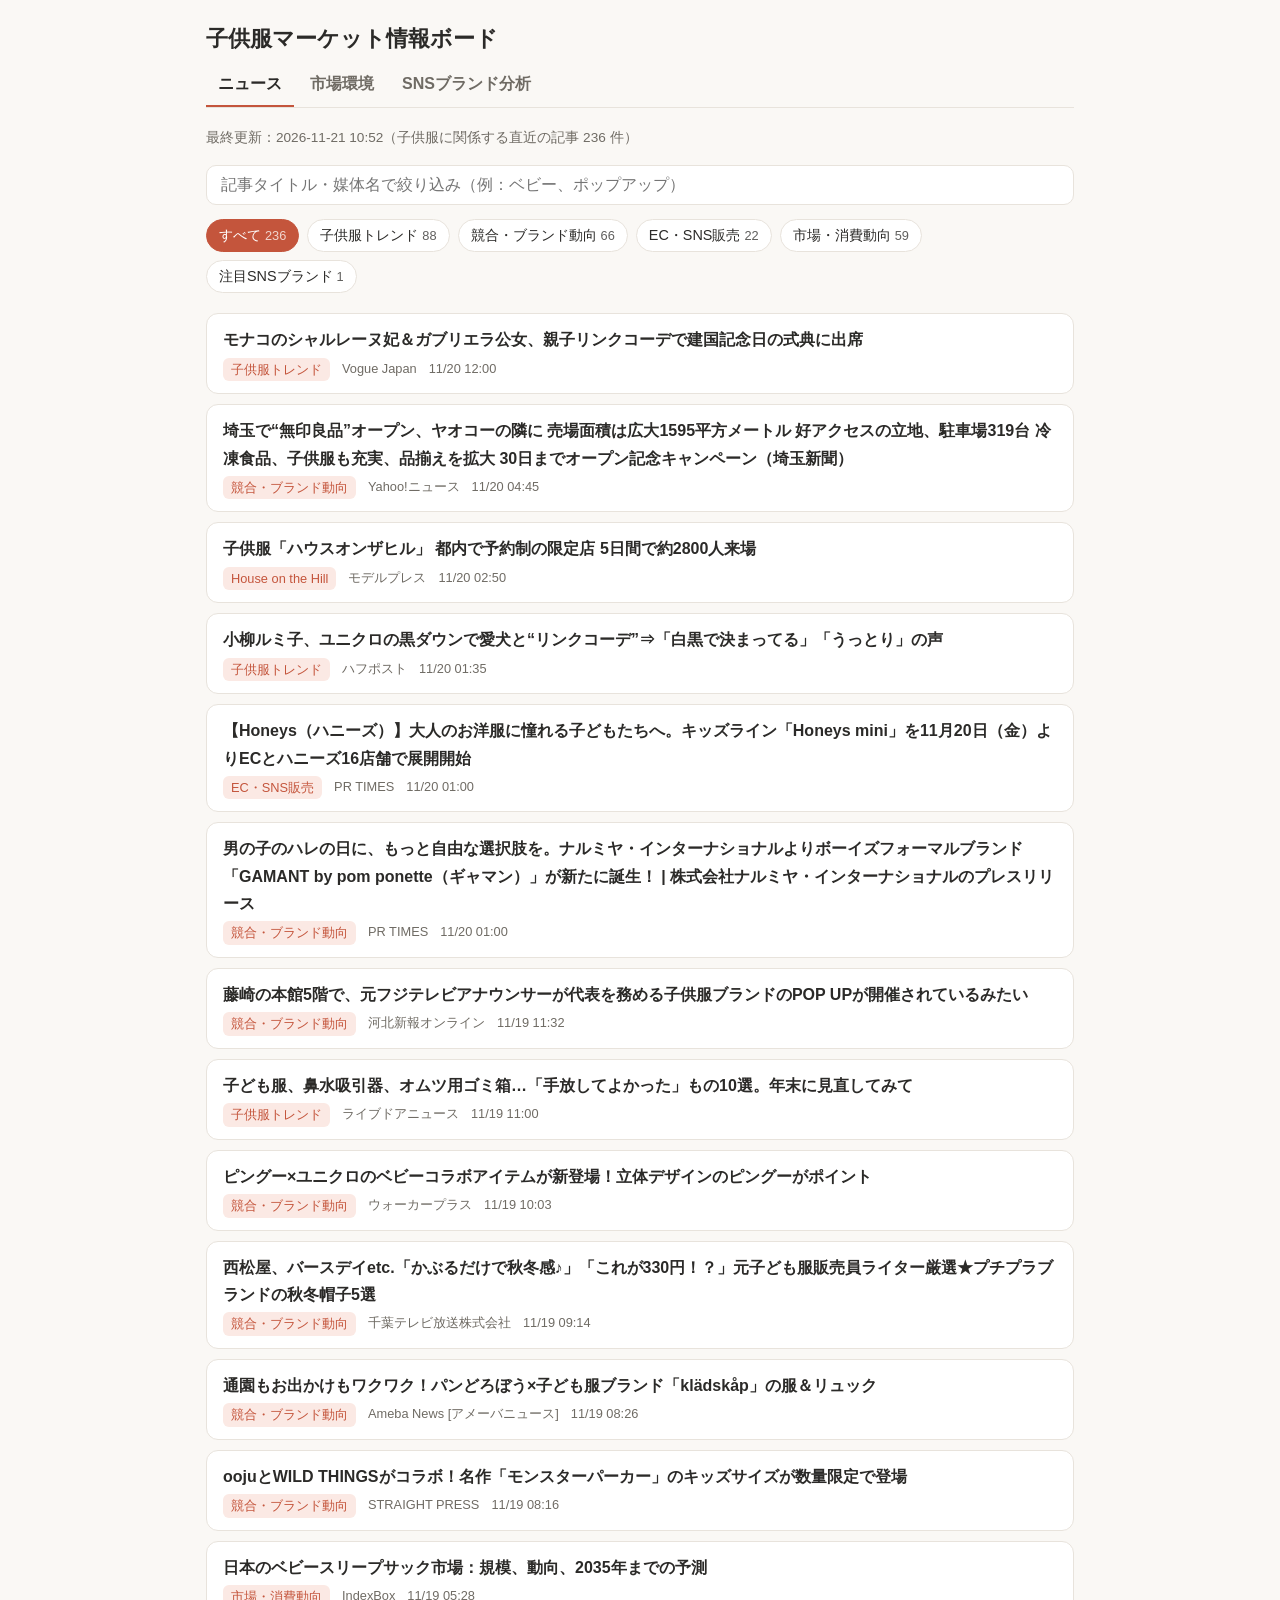
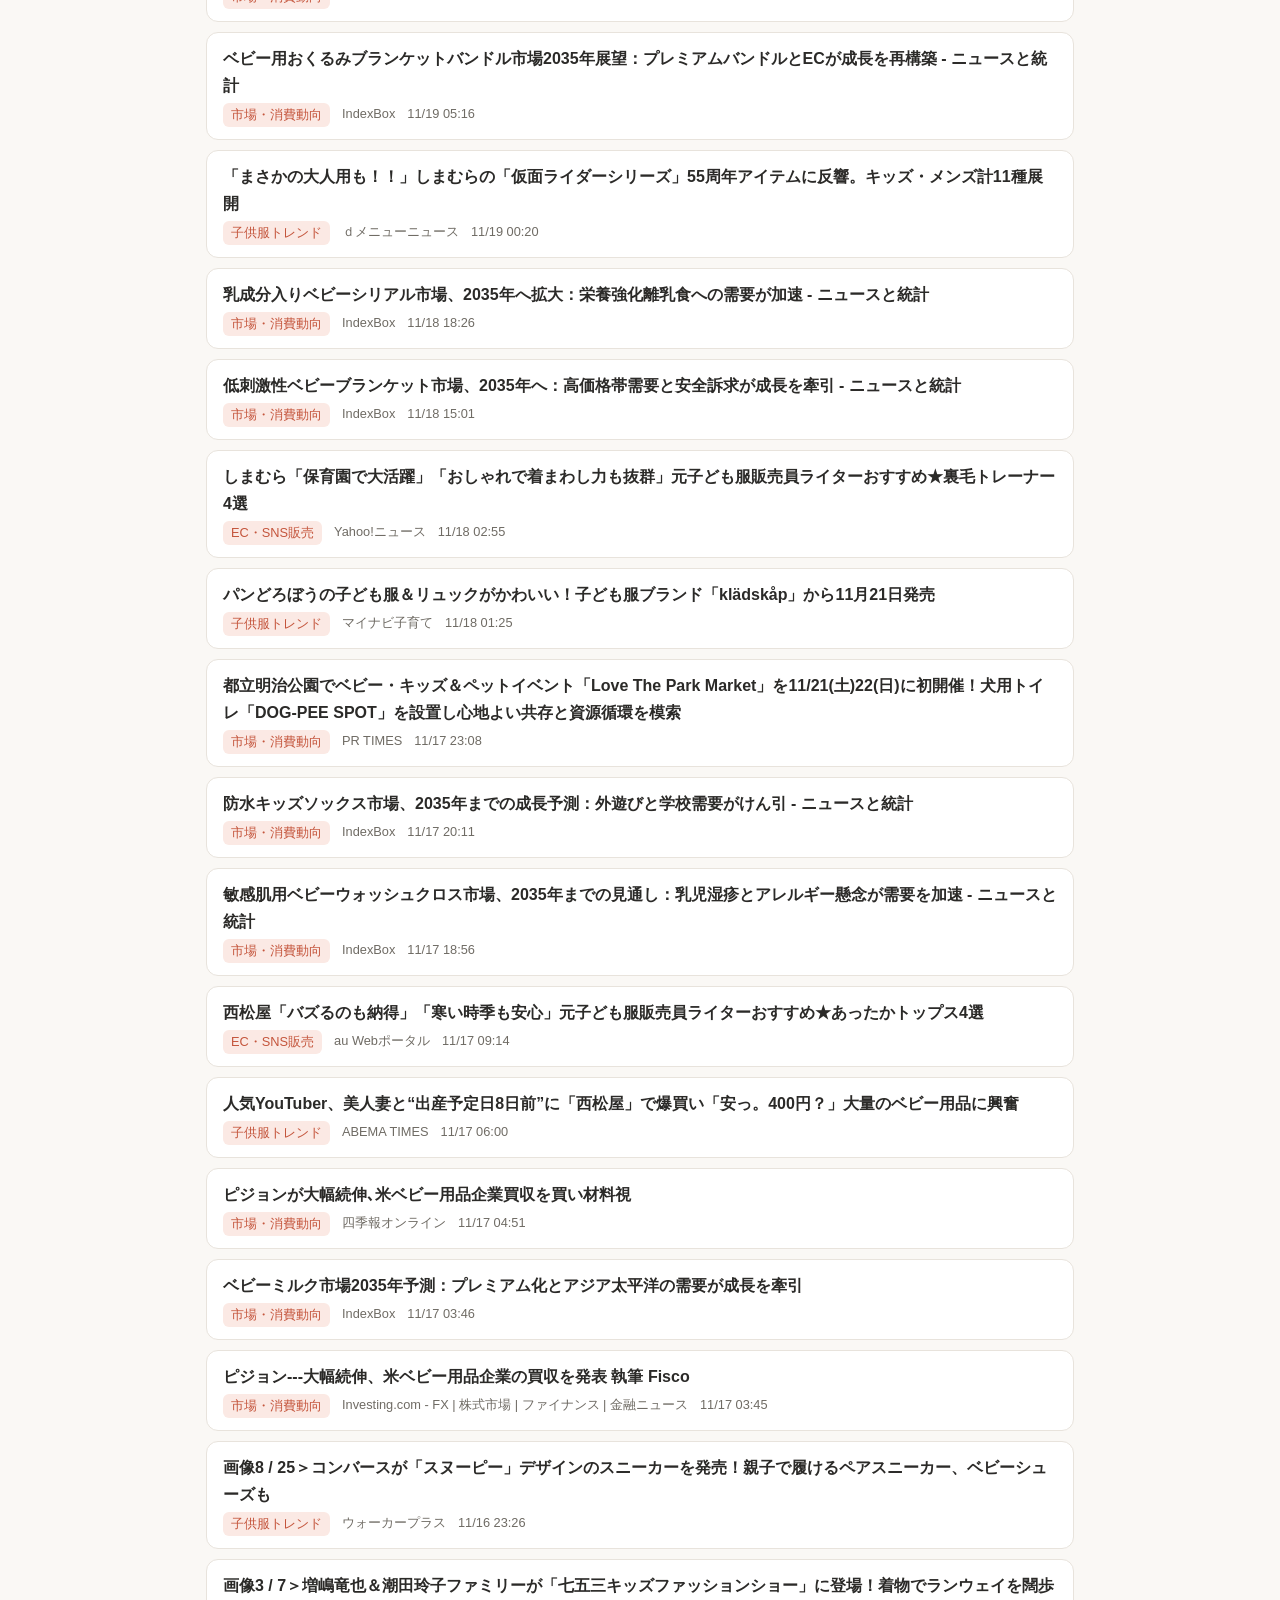
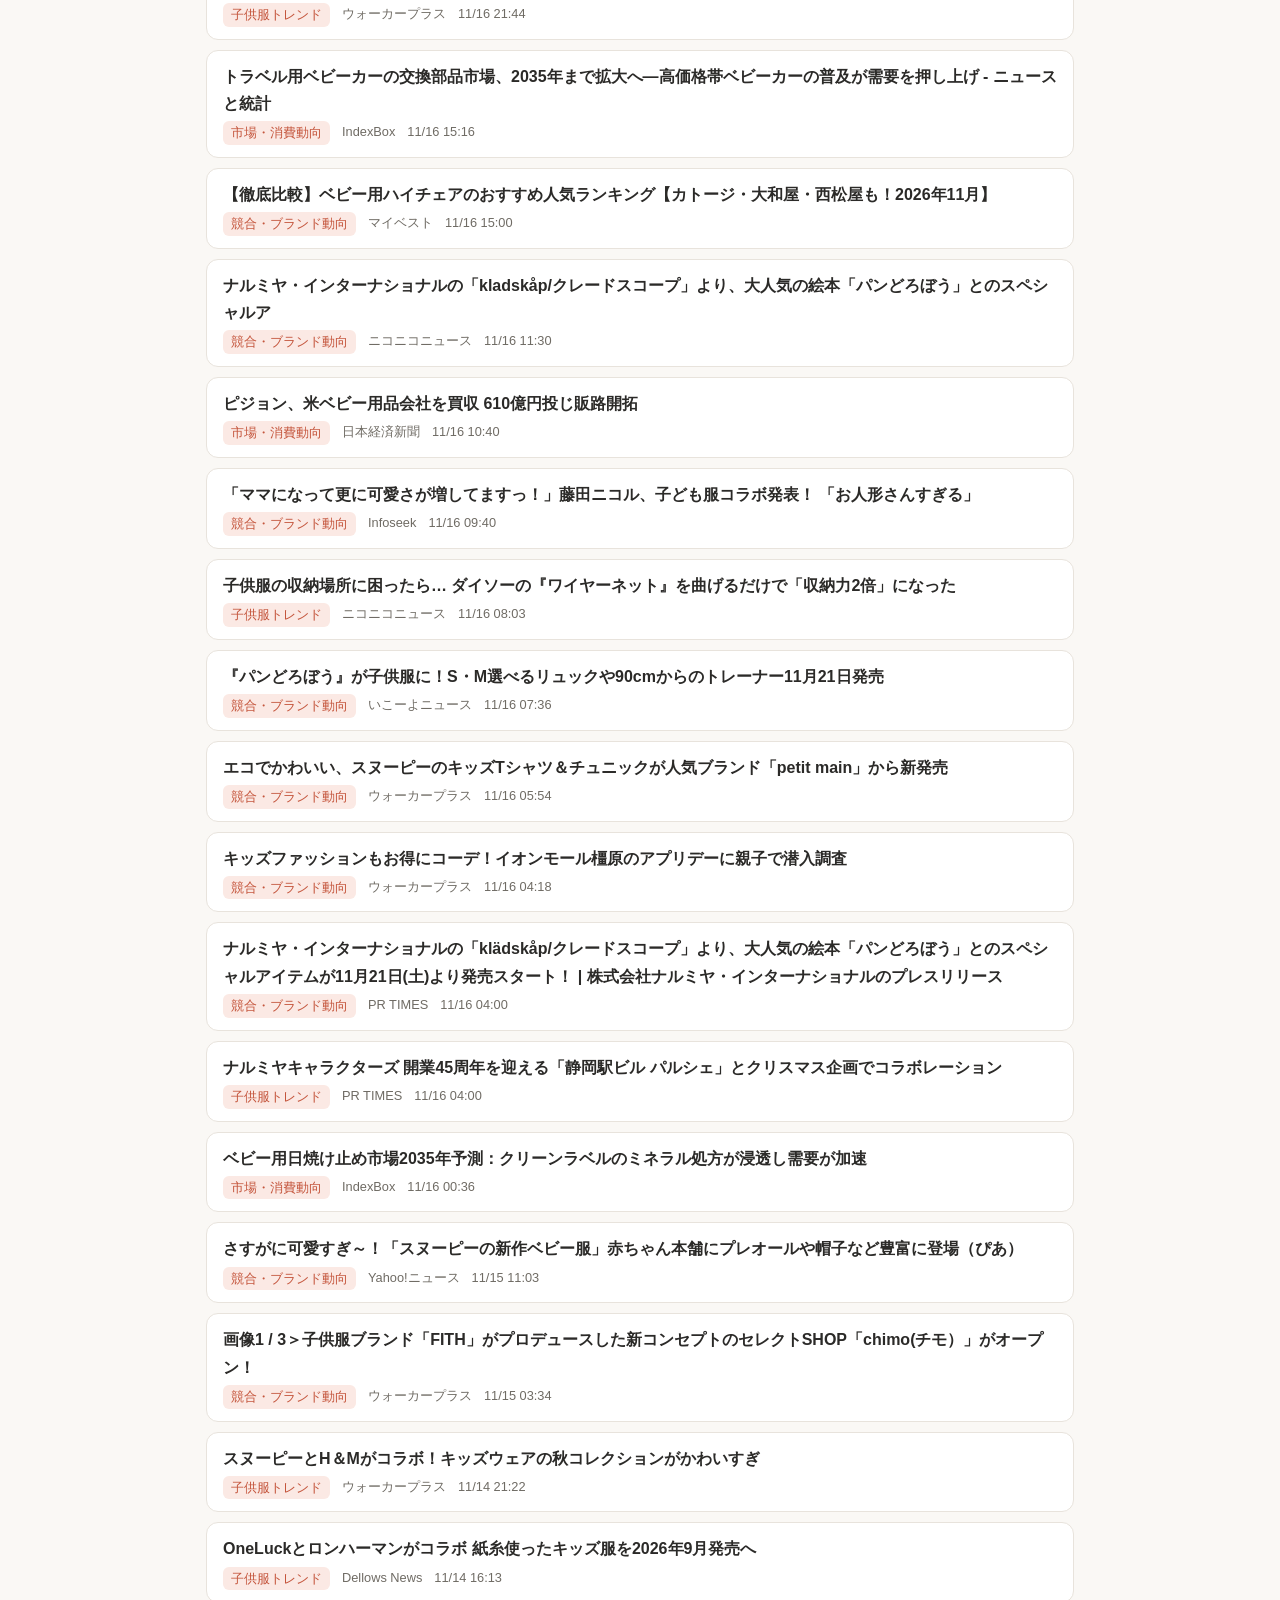
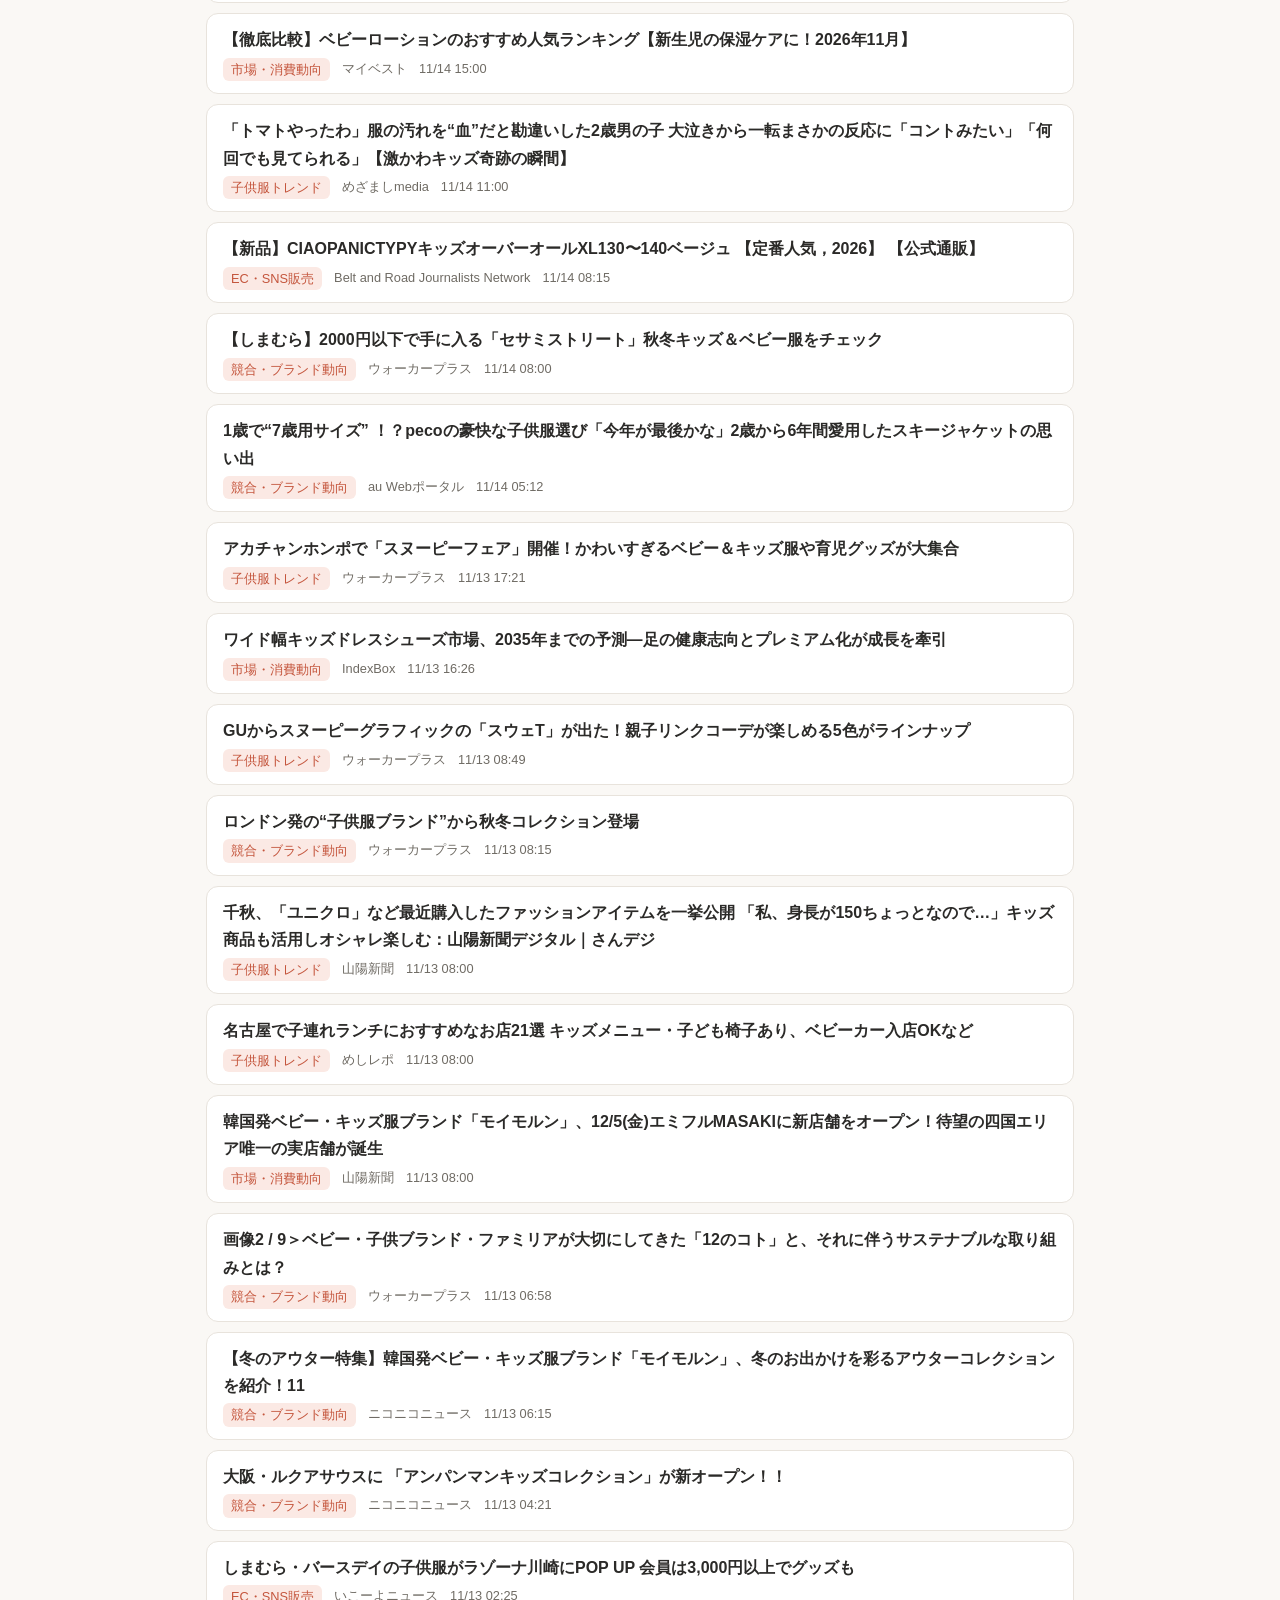
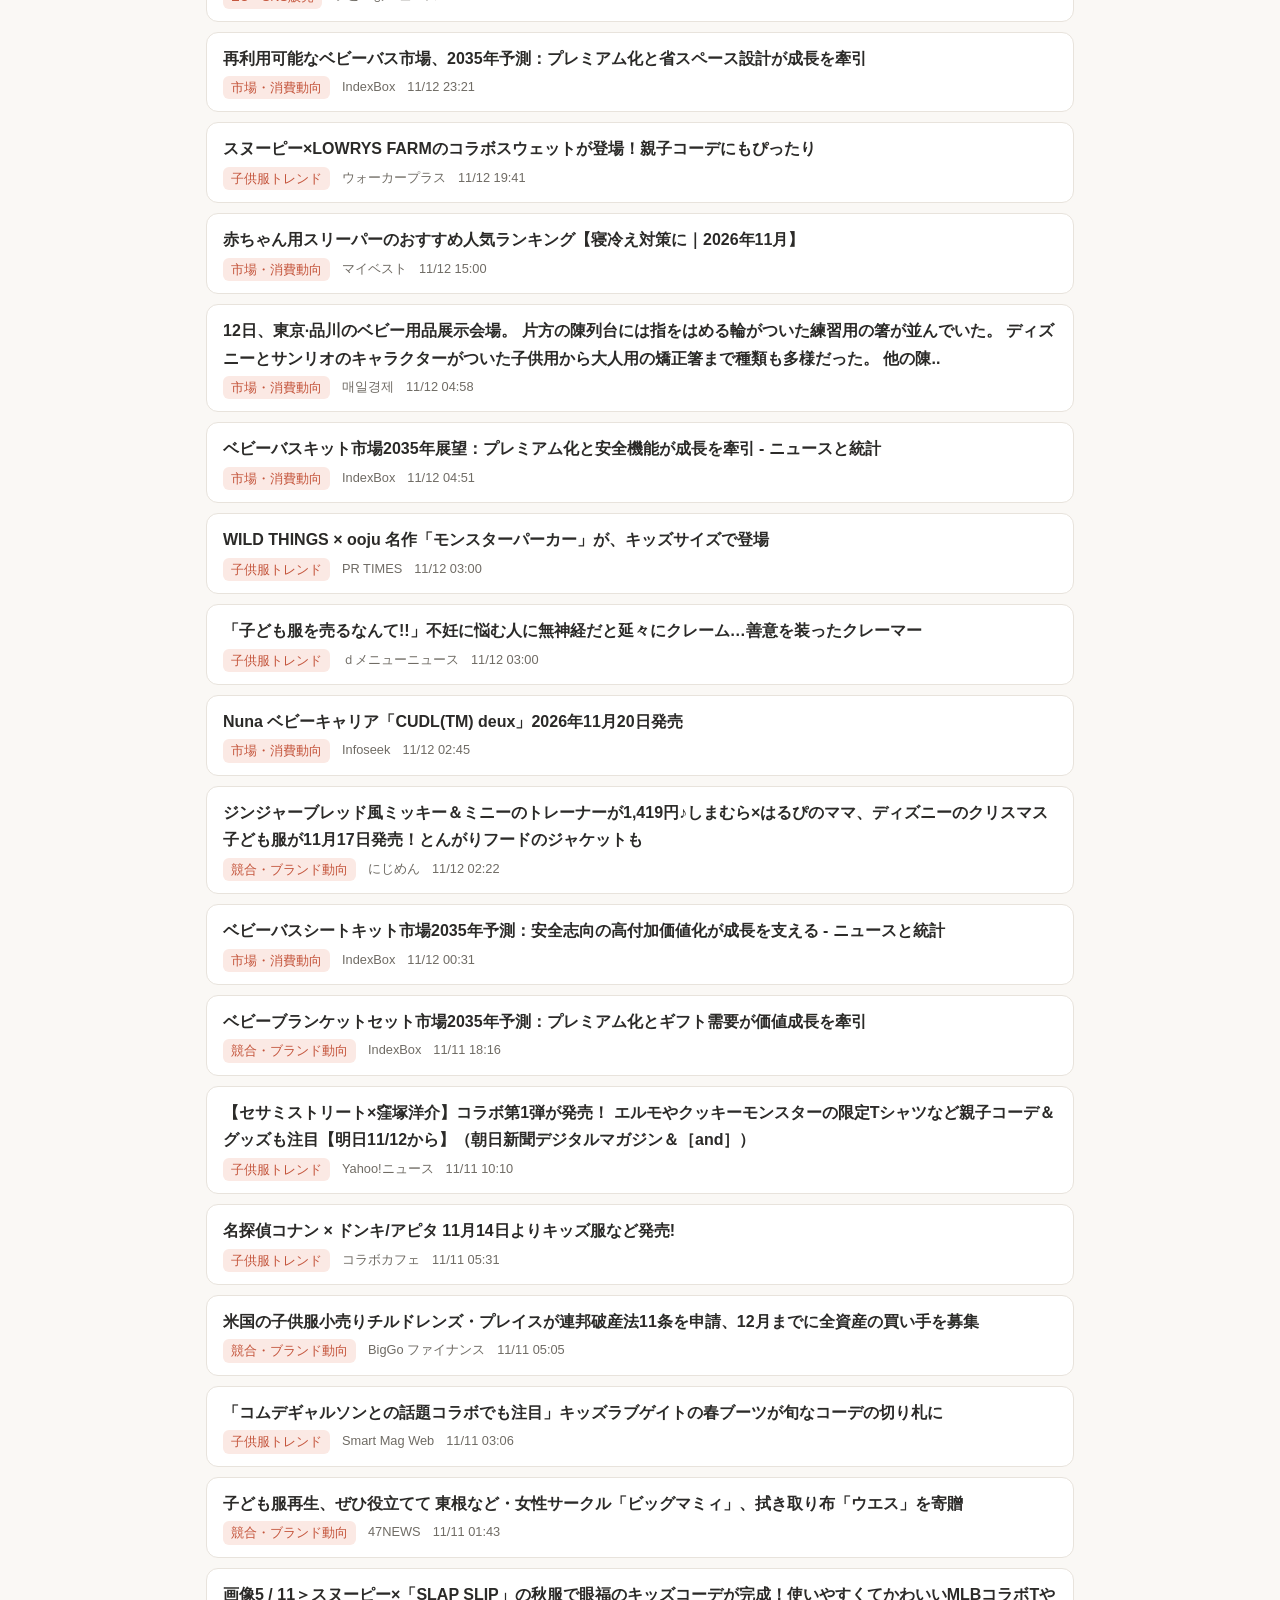
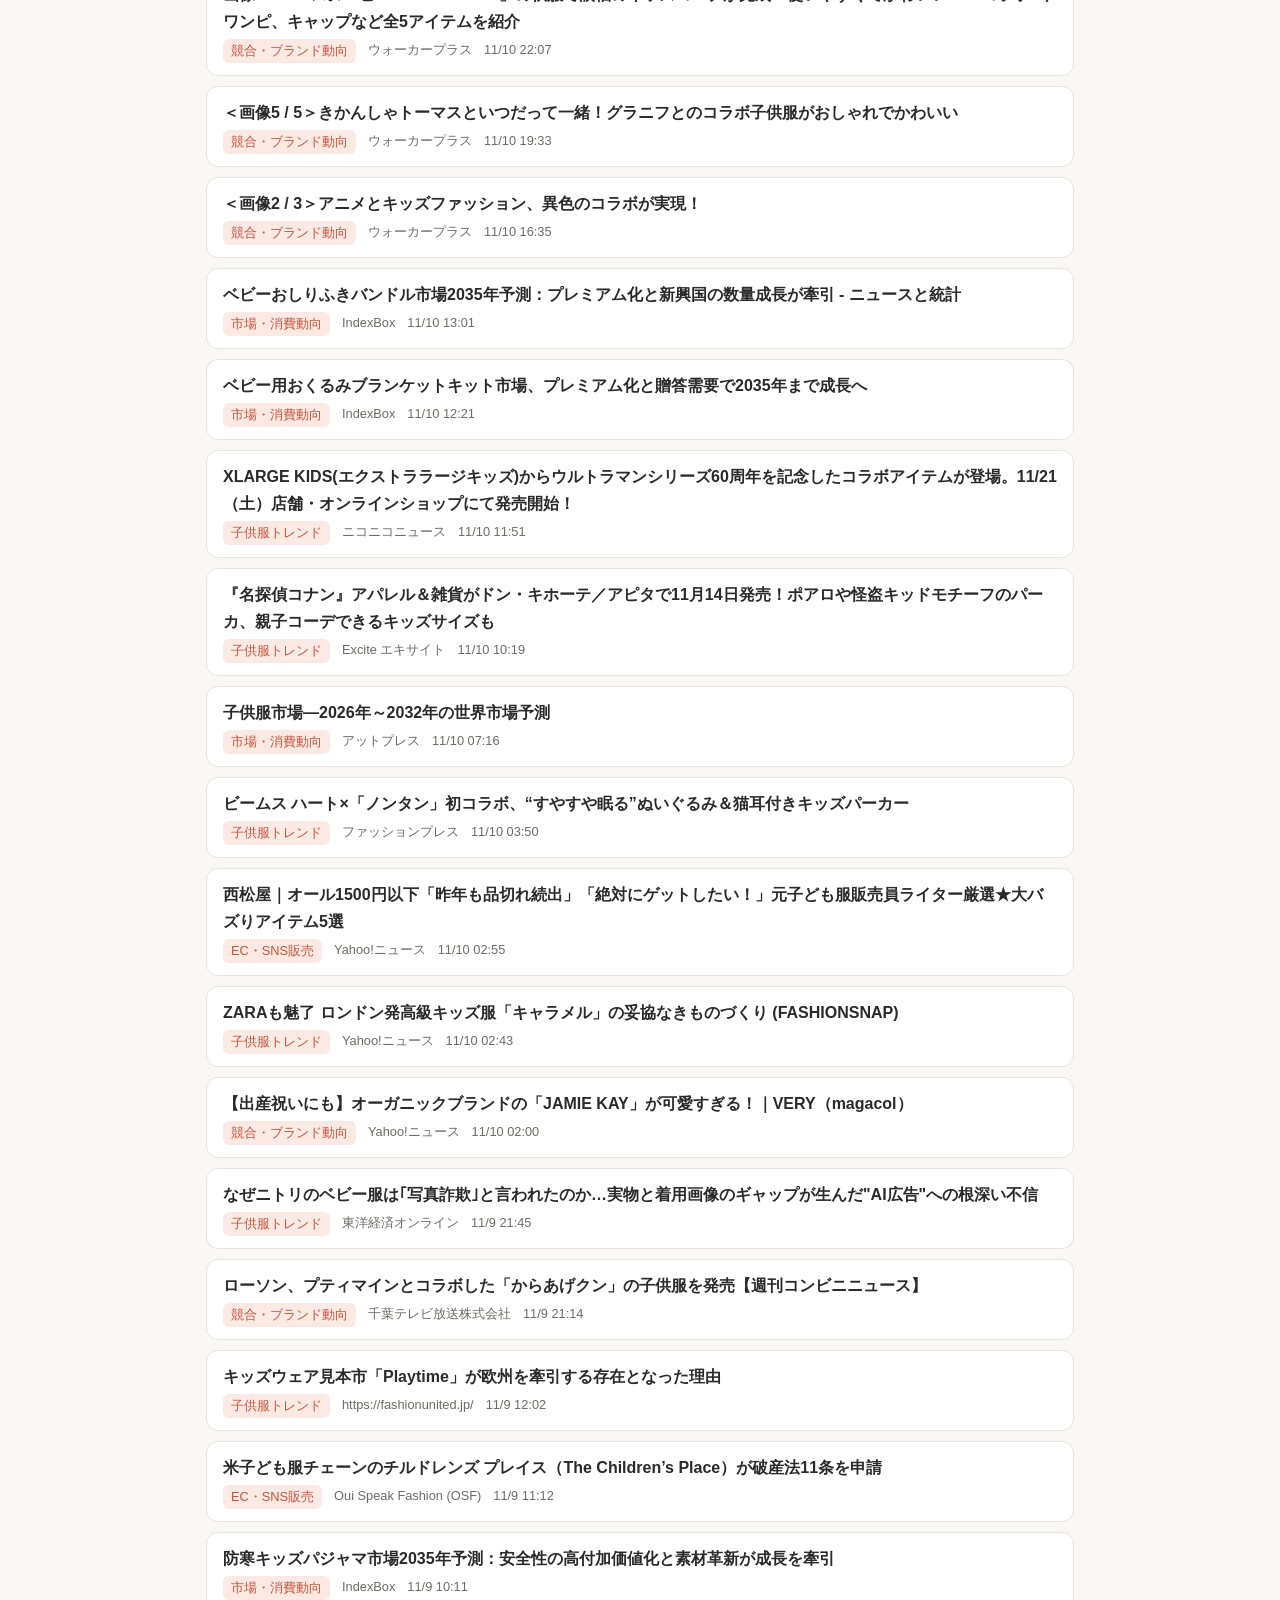
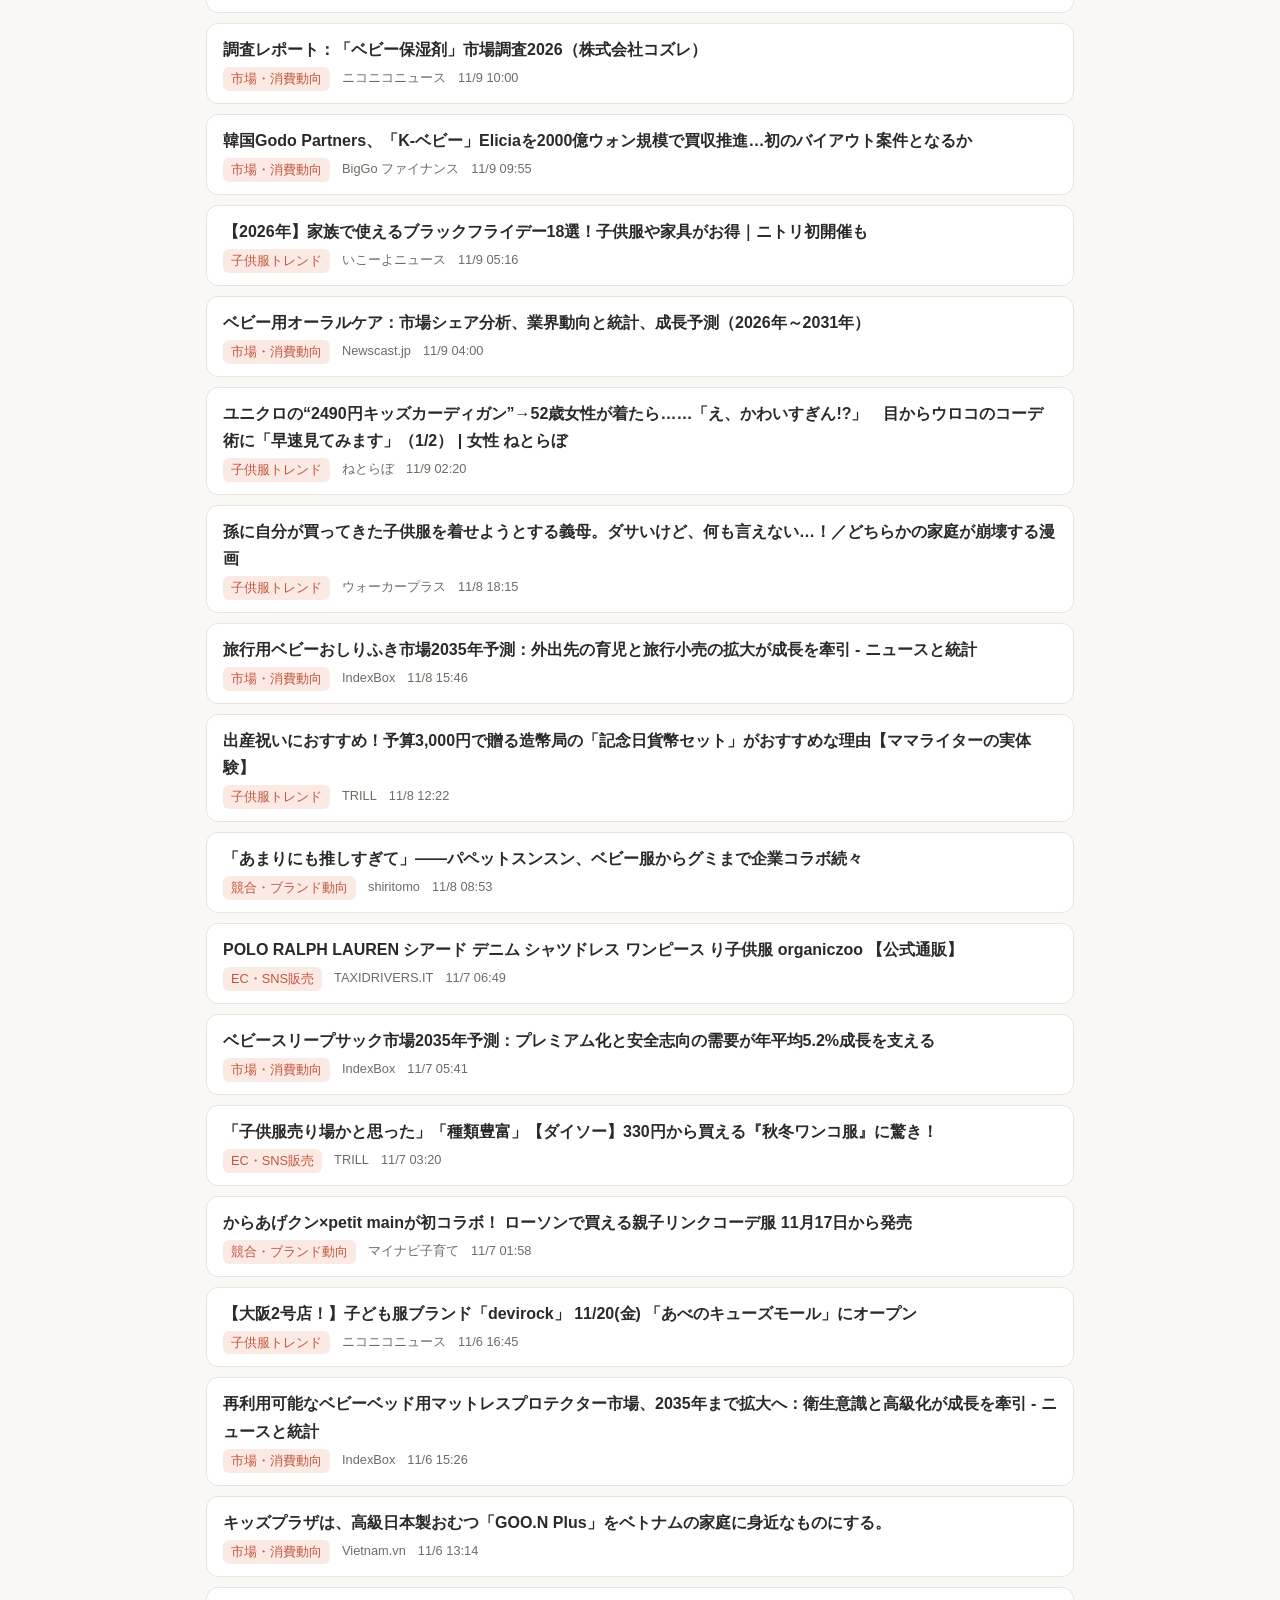
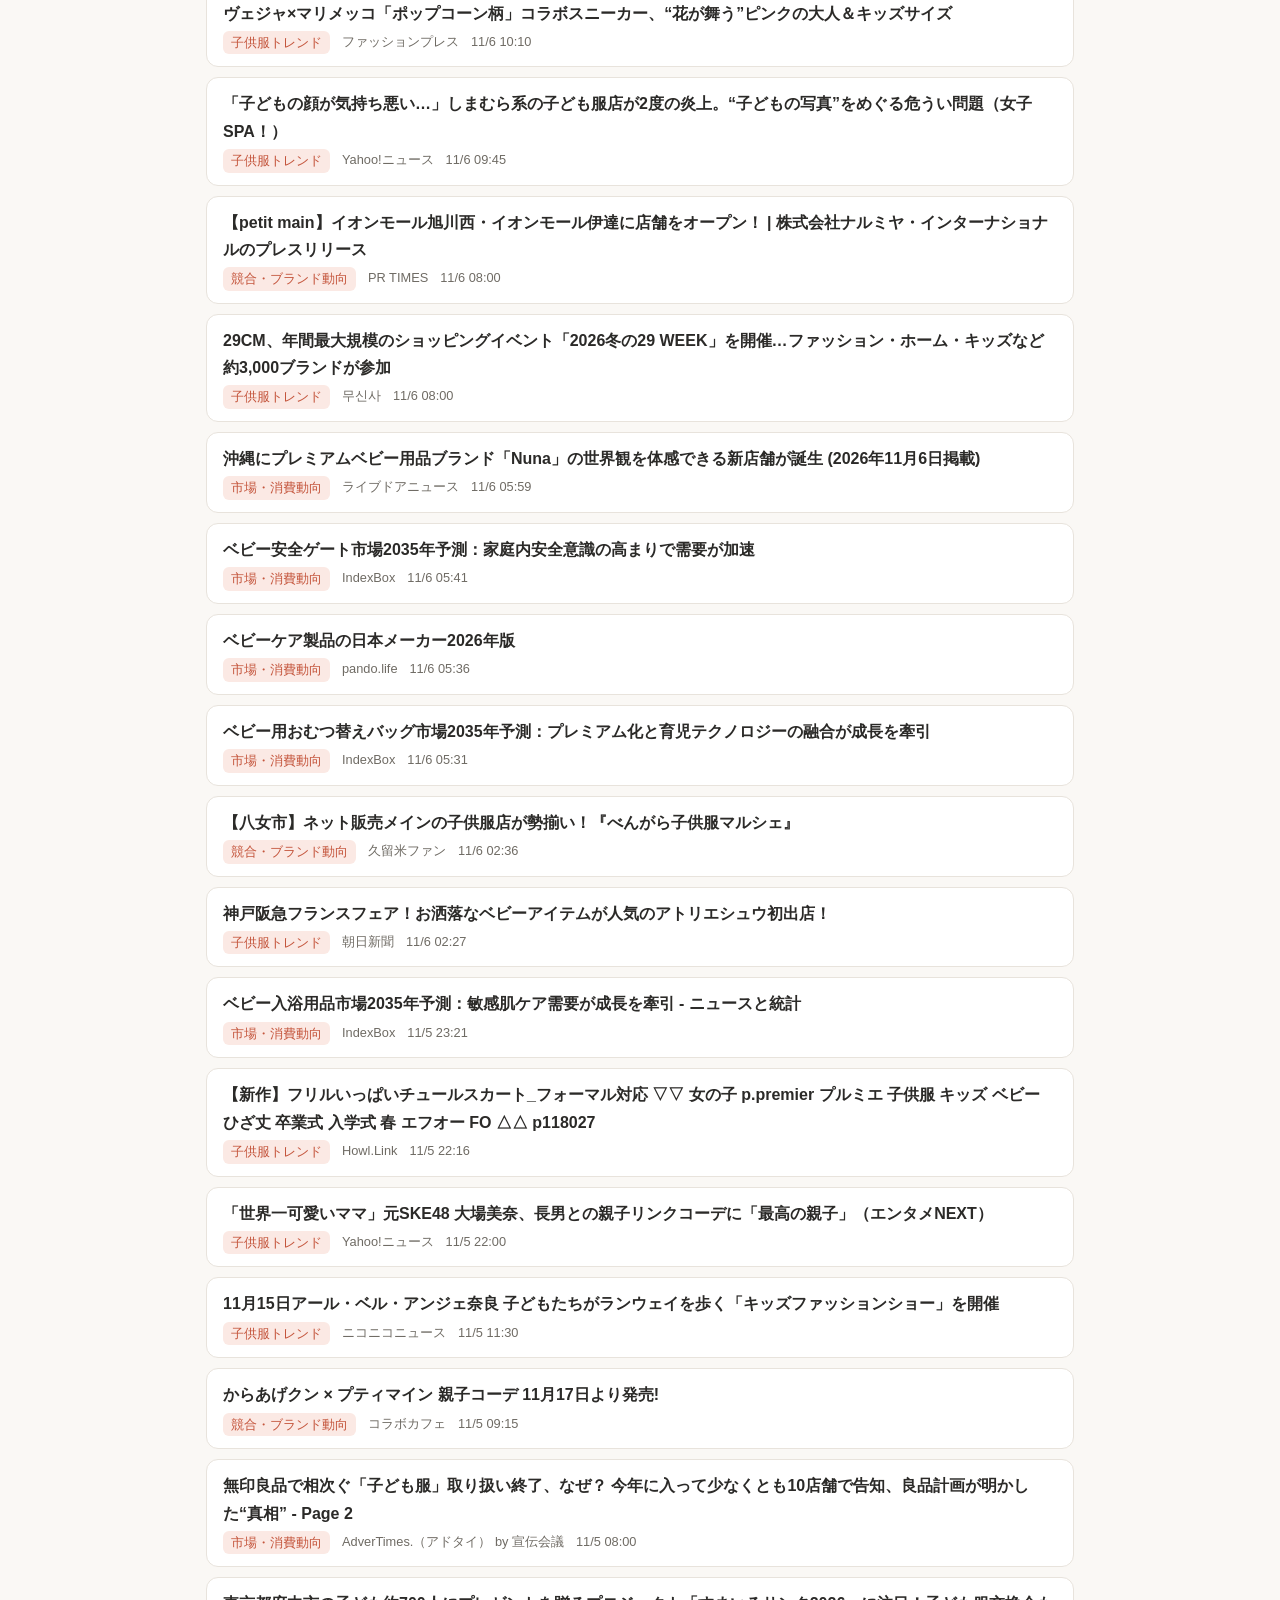
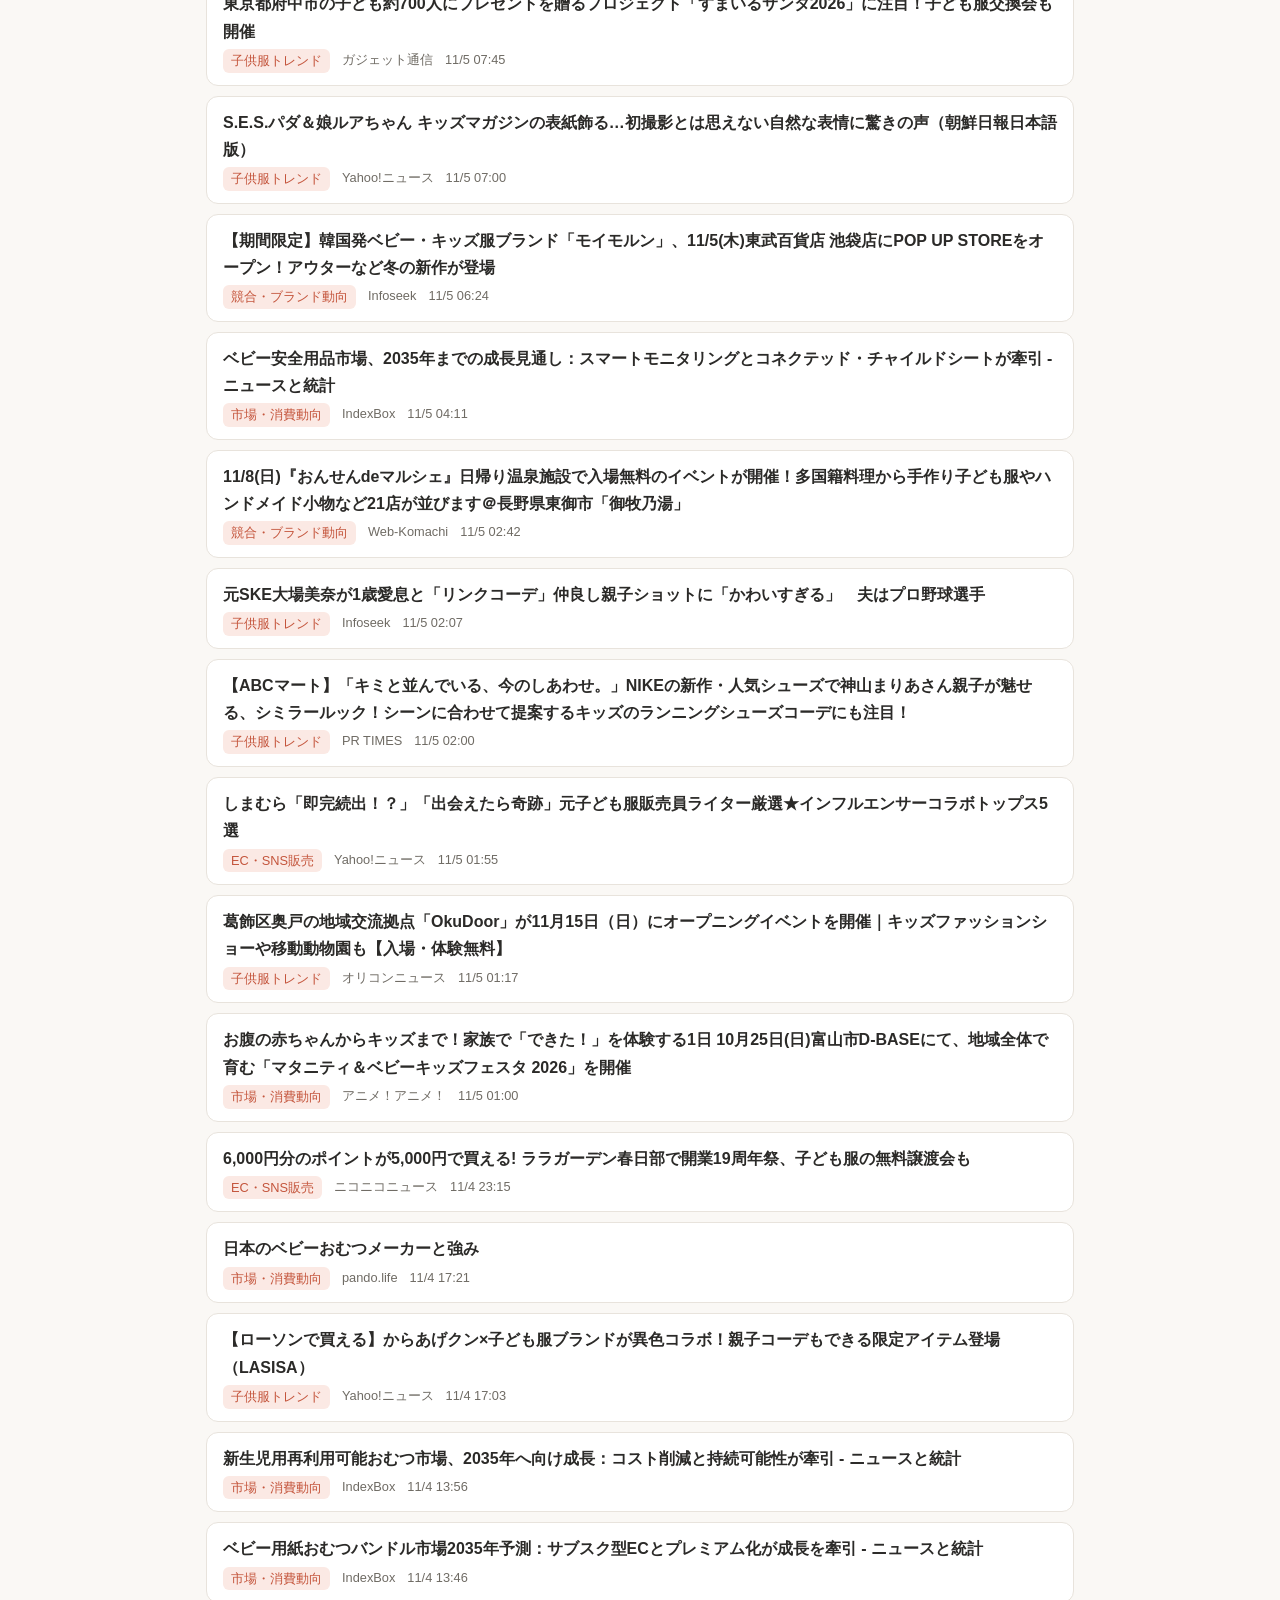
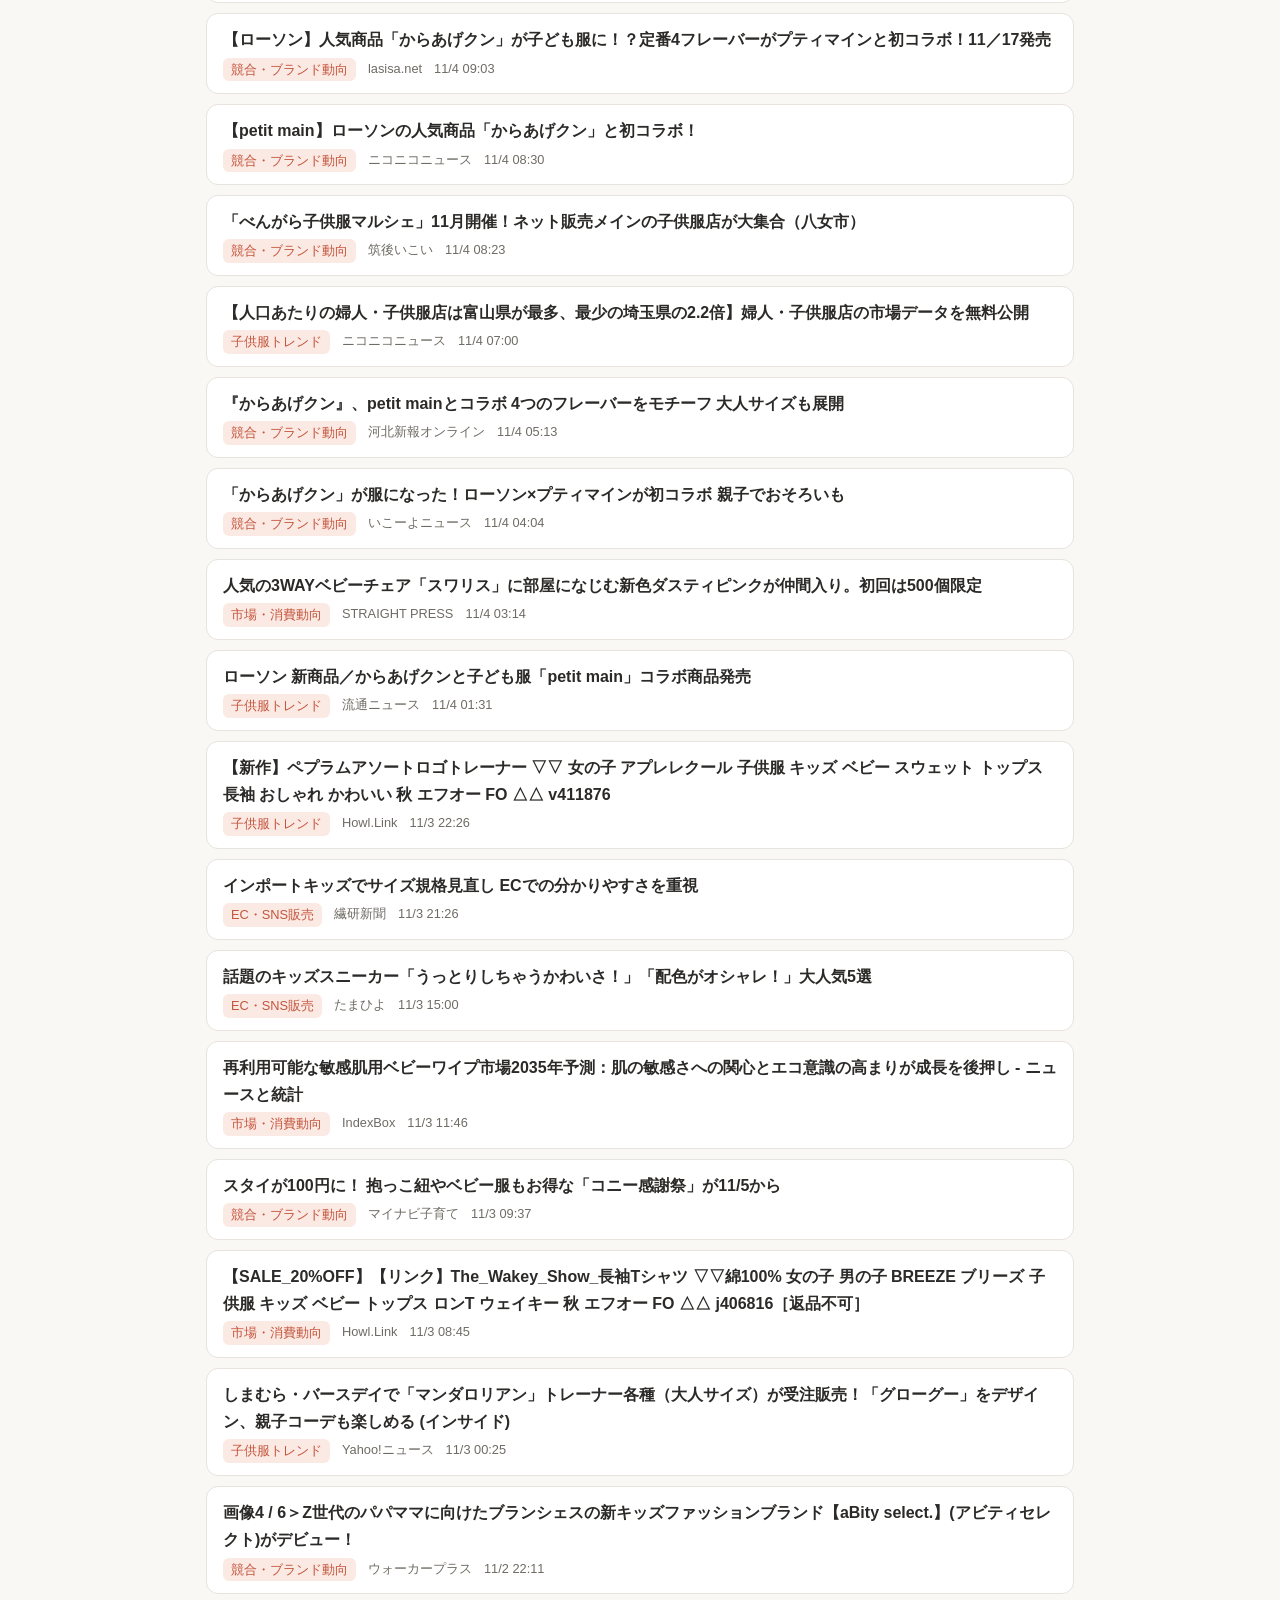
==== docs/index.html @ 10cc1439 "ニュースを更新 2026-11-21 10:52" ====
<!doctype html>
<html lang="ja">
<head>
<meta charset="utf-8">
<meta name="viewport" content="width=device-width, initial-scale=1">
<title>子供服マーケット情報ボード｜ニュース</title>
<style>:root {
  --bg: #faf8f5; --card: #ffffff; --text: #2b2a28; --muted: #6f6b64;
  --line: #e8e3dc; --accent: #c4553c; --accent-soft: #fbe9e4; --new: #2b7d5e;
  --bar: #d9654b; --grid: #ece7e0;
}
@media (prefers-color-scheme: dark) {
  :root {
    --bg: #1c1b1a; --card: #262523; --text: #ecebe8; --muted: #a39f98;
    --line: #3a3835; --accent: #f08a70; --accent-soft: #3d2a25; --new: #5cc59b;
    --bar: #e8795f; --grid: #34322f;
  }
}
* { box-sizing: border-box; }
body {
  margin: 0; background: var(--bg); color: var(--text);
  font-family: -apple-system, BlinkMacSystemFont, "Hiragino Sans", "Noto Sans JP", "Yu Gothic", sans-serif;
  line-height: 1.7;
}
.wrap { max-width: 900px; margin: 0 auto; padding: 20px 16px 64px; }
h1 { font-size: 1.4rem; margin: 0 0 4px; }
h2 { font-size: 1.15rem; margin: 36px 0 12px; }
h3 { font-size: 1rem; margin: 0 0 6px; }
a { color: var(--accent); }
.updated, .note { color: var(--muted); font-size: .85rem; margin: 0 0 16px; }
.nav { display: flex; gap: 4px; margin: 0 0 18px; border-bottom: 1px solid var(--line); overflow-x: auto; }
.nav a {
  padding: 8px 12px; color: var(--muted); text-decoration: none; font-weight: 600; white-space: nowrap;
  border-bottom: 3px solid transparent; margin-bottom: -1px;
}
.nav a[aria-current="page"] { color: var(--text); border-bottom-color: var(--accent); }
.card { background: var(--card); border: 1px solid var(--line); border-radius: 12px; padding: 16px; }
.grid { display: grid; gap: 12px; grid-template-columns: repeat(auto-fit, minmax(190px, 1fr)); }
.kpi .label { font-size: .8rem; color: var(--muted); }
.kpi .value { font-size: 1.6rem; font-weight: 700; line-height: 1.3; margin: 4px 0; }
.kpi .sub { font-size: .8rem; color: var(--muted); }
.search {
  width: 100%; padding: 10px 14px; font-size: 1rem; border-radius: 10px;
  border: 1px solid var(--line); background: var(--card); color: var(--text);
}
.tabs { display: flex; flex-wrap: wrap; gap: 8px; margin: 14px 0 20px; }
.tab {
  border: 1px solid var(--line); background: var(--card); color: var(--text);
  padding: 6px 12px; border-radius: 999px; font-size: .9rem; cursor: pointer;
}
.tab[aria-pressed="true"] { background: var(--accent); border-color: var(--accent); color: #fff; }
.tab .n { opacity: .75; margin-left: 4px; font-size: .8rem; }
.list { list-style: none; padding: 0; margin: 0; display: grid; gap: 10px; }
.item { background: var(--card); border: 1px solid var(--line); border-radius: 12px; padding: 12px 16px; }
.item a { color: var(--text); text-decoration: none; font-weight: 600; }
.item a:hover { color: var(--accent); text-decoration: underline; }
.meta { display: flex; flex-wrap: wrap; gap: 4px 12px; margin-top: 4px; font-size: .8rem; color: var(--muted); }
.chip { background: var(--accent-soft); color: var(--accent); padding: 1px 8px; border-radius: 6px; font-size: .8rem; }
.chips { display: flex; flex-wrap: wrap; gap: 6px; margin: 8px 0; }
.new { color: var(--new); font-weight: 700; }
.empty { color: var(--muted); text-align: center; padding: 28px 0; }
.chart svg { width: 100%; height: auto; display: block; }
.chart .axis { fill: var(--muted); font-size: 11px; }
.chart .gridline { stroke: var(--grid); stroke-width: 1; }
.chart .bar { fill: var(--bar); }
.chart .bar:hover, .chart .bar.active { opacity: .75; }
.chart .val { fill: var(--text); font-size: 11px; font-weight: 600; }
.tooltip {
  position: fixed; pointer-events: none; background: var(--text); color: var(--bg);
  padding: 4px 10px; border-radius: 6px; font-size: .8rem; display: none; z-index: 10;
}
details { margin-top: 8px; font-size: .85rem; }
summary { cursor: pointer; color: var(--muted); }
table { border-collapse: collapse; width: 100%; font-size: .85rem; margin-top: 6px; }
th, td { border-bottom: 1px solid var(--line); padding: 6px 8px; text-align: left; vertical-align: top; }
td.num { text-align: right; font-variant-numeric: tabular-nums; }
.hbar { display: grid; grid-template-columns: 7.5em 1fr 2.5em; gap: 8px; align-items: center; font-size: .85rem; margin: 4px 0; }
.hbar .track { height: 10px; background: var(--grid); border-radius: 4px; overflow: hidden; }
.hbar .fill { height: 100%; background: var(--bar); border-radius: 0 4px 4px 0; }
.hbar .num { text-align: right; color: var(--muted); font-variant-numeric: tabular-nums; }
dl.profile { display: grid; grid-template-columns: 6.5em 1fr; gap: 4px 12px; margin: 10px 0; font-size: .9rem; }
dl.profile dt { color: var(--muted); }
dl.profile dd { margin: 0; }
ul.points { margin: 6px 0 0; padding-left: 1.2em; font-size: .9rem; }
.tagline { color: var(--muted); font-size: .9rem; margin: 0 0 4px; }
.scroll-x { overflow-x: auto; }
.sources { font-size: .8rem; color: var(--muted); }
@media (max-width: 520px) {
  dl.profile { grid-template-columns: 1fr; }
  dl.profile dd { margin-bottom: 6px; }
}
#compare { min-width: 560px; }
#compare th:first-child { white-space: nowrap; color: var(--muted); font-weight: 600; }
#compare td { min-width: 200px; }
</style>
</head>
<body>
<div class="wrap">
  <h1>子供服マーケット情報ボード</h1>
  <nav class="nav"><a href="index.html" aria-current="page">ニュース</a><a href="market.html">市場環境</a><a href="brands.html">SNSブランド分析</a></nav>
  <p class="updated" id="updated"></p>
  <input class="search" id="q" type="search" placeholder="記事タイトル・媒体名で絞り込み（例：ベビー、ポップアップ）">
  <div class="tabs" id="tabs" role="group" aria-label="カテゴリ"></div>
  <ul class="list" id="list"></ul>
  <p class="empty" id="empty" hidden>該当する記事がありません</p>
</div>
<script>const el = (tag, cls, text) => {
  const e = document.createElement(tag);
  if (cls) e.className = cls;
  if (text != null) e.textContent = text;
  return e;
};

function fmtDate(iso) {
  const d = new Date(iso);
  return (d.getMonth() + 1) + "/" + d.getDate() + " " +
    String(d.getHours()).padStart(2, "0") + ":" + String(d.getMinutes()).padStart(2, "0");
}

// 記事の一覧を描く。showCategory=false ならカテゴリの札を出さない
function renderNews(listEl, articles, showCategory = true) {
  const dayAgo = Date.now() - 24 * 3600 * 1000;
  listEl.replaceChildren(...articles.map((a) => {
    const li = el("li", "item");
    const link = el("a", null, a.title);
    link.href = a.link; link.target = "_blank"; link.rel = "noopener noreferrer";
    const meta = el("div", "meta");
    if (new Date(a.published).getTime() > dayAgo) meta.append(el("span", "new", "NEW"));
    if (a.brand) meta.append(el("span", "chip", a.brand));
    else if (showCategory) meta.append(el("span", "chip", a.category));
    meta.append(el("span", null, a.source || ""), el("span", null, fmtDate(a.published)));
    li.append(link, meta);
    return li;
  }));
}

// 1 系列の縦棒グラフ（SVG）。data = [[ラベル, 値], ...]
function barChart(box, data, unit) {
  const W = 640, H = 260, L = 8, R = 8, T = 24, B = 26;
  const max = Math.max(...data.map((d) => d[1])) * 1.1;
  const slot = (W - L - R) / data.length, bw = Math.min(44, slot * 0.6);
  const y = (v) => T + (H - T - B) * (1 - v / max);
  const ns = "http://www.w3.org/2000/svg";
  const svg = document.createElementNS(ns, "svg");
  svg.setAttribute("viewBox", `0 0 ${W} ${H}`);
  svg.setAttribute("role", "img");
  const mk = (name, attrs, text) => {
    const n = document.createElementNS(ns, name);
    for (const k in attrs) n.setAttribute(k, attrs[k]);
    if (text != null) n.textContent = text;
    svg.append(n);
    return n;
  };
  mk("line", { class: "gridline", x1: L, x2: W - R, y1: H - B, y2: H - B });
  const tip = document.querySelector(".tooltip") || document.body.appendChild(el("div", "tooltip"));
  const fmt = (v) => v.toLocaleString("ja-JP") + unit;
  data.forEach(([label, v], i) => {
    const cx = L + slot * i + slot / 2;
    const top = y(v), h = H - B - top;
    // 上側だけ角を丸めた棒（下端は基準線に接する）
    const r = Math.min(4, h);
    const x0 = cx - bw / 2, x1 = cx + bw / 2;
    const bar = mk("path", {
      class: "bar",
      d: `M${x0},${H - B} V${top + r} Q${x0},${top} ${x0 + r},${top} H${x1 - r} Q${x1},${top} ${x1},${top + r} V${H - B} Z`,
    });
    mk("text", { class: "axis", x: cx, y: H - 8, "text-anchor": "middle" }, label);
    // 最初と最後の値だけ直接表示（全部に数字を付けない）
    if (i === 0 || i === data.length - 1) {
      mk("text", { class: "val", x: cx, y: top - 6, "text-anchor": "middle" }, v.toLocaleString("ja-JP"));
    }
    // 棒より広い当たり判定
    const hit = mk("rect", { x: L + slot * i, y: T, width: slot, height: H - T - B, fill: "transparent" });
    hit.addEventListener("mousemove", (e) => {
      bar.classList.add("active");
      tip.textContent = `${label}年：${fmt(v)}`;
      tip.style.display = "block";
      tip.style.left = e.clientX + 12 + "px";
      tip.style.top = e.clientY - 28 + "px";
    });
    hit.addEventListener("mouseleave", () => { bar.classList.remove("active"); tip.style.display = "none"; });
  });
  box.append(svg);
}
</script>
<script>
const DATA = {"updated": "2026-11-21 10:52", "categories": ["子供服トレンド", "競合・ブランド動向", "EC・SNS販売", "市場・消費動向", "注目SNSブランド"], "articles": [{"title": "モナコのシャルレーヌ妃＆ガブリエラ公女、親子リンクコーデで建国記念日の式典に出席", "link": "https://news.google.com/rss/articles/[base64]?oc=5", "source": "Vogue Japan", "published": "2026-11-20T21:00:00+09:00", "category": "子供服トレンド", "keyword": "親子コーデ", "brand": null}, {"title": "埼玉で“無印良品”オープン、ヤオコーの隣に 売場面積は広大1595平方メートル 好アクセスの立地、駐車場319台 冷凍食品、子供服も充実、品揃えを拡大 30日までオープン記念キャンペーン（埼玉新聞）", "link": "https://news.google.com/rss/articles/CBMif0FVX3lxTE5vSV9fWVJuX1FULTB1aXdaSm5YY1pVRml4cTNMYnVkNkU1bG1QLWVrVmxidjJ2RjF3cWlSTVl5d0wtVlNkUE51NFpkTWZRc1k2X0JKR0N2a2xqN1l1cHFMNXpYZGlxNnlSTDkwbF9UU0NKVzBmb21PZXNHTlhSZVk?oc=5", "source": "Yahoo!ニュース", "published": "2026-11-20T13:45:14+09:00", "category": "競合・ブランド動向", "keyword": "子供服 出店", "brand": null}, {"title": "子供服「ハウスオンザヒル」 都内で予約制の限定店 5日間で約2800人来場", "link": "https://news.google.com/rss/articles/CBMiQ0FVX3lxTE15anBTVy1OaEVUSmRDMzNJY0pHQ1NjZGQtWDB0aWNubTZkdE1XZ1otMEtzM2MwLUp2MlhwN0wtSkREVVE?oc=5", "source": "モデルプレス", "published": "2026-11-20T11:50:39+09:00", "category": "注目SNSブランド", "keyword": "\"ハウスオンザヒル\" 子供服", "brand": "House on the Hill"}, {"title": "小柳ルミ子、ユニクロの黒ダウンで愛犬と“リンクコーデ”⇒「白黒で決まってる」「うっとり」の声", "link": "https://news.google.com/rss/articles/CBMieEFVX3lxTE5FTmFqXzZyTXpDRm4yWF9hRXk2aEdsTEktSlBRZUZVdWJYQW9tZjJITDNiTTdkVEF1RzV3cV9GaHZ6VlBiSmVjVURpMHZqT0FwR29QVzR5YnhxOFExeUw5Ym1zcTg0Y3RBUmVtNk9EcE1ZX1p6SHdaUQ?oc=5", "source": "ハフポスト", "published": "2026-11-20T10:35:31+09:00", "category": "子供服トレンド", "keyword": "親子コーデ", "brand": null}, {"title": "【Honeys（ハニーズ）】大人のお洋服に憧れる子どもたちへ。キッズライン「Honeys mini」を11月20日（金）よりECとハニーズ16店舗で展開開始", "link": "https://news.google.com/rss/articles/CBMiakFVX3lxTFBSUkg3REZBRjlQTVNLMENtZXFpZmhxbnotanlLOVdVeldiQzRnUGI2ZlZWV29FYmNFN2VqdEx1ZGYyQnNnWmNTeEpEcWVXMUJQRE5oUnIyanNKbVZvUmZkaFlsWXRYb1dsNEE?oc=5", "source": "PR TIMES", "published": "2026-11-20T10:00:03+09:00", "category": "EC・SNS販売", "keyword": "子供服 EC", "brand": null}, {"title": "男の子のハレの日に、もっと自由な選択肢を。ナルミヤ・インターナショナルよりボーイズフォーマルブランド「GAMANT by pom ponette（ギャマン）」が新たに誕生！ | 株式会社ナルミヤ・インターナショナルのプレスリリース", "link": "https://news.google.com/rss/articles/CBMiakFVX3lxTE5MMEpONjk4cmZLVUgya0NRTWp6OUZpck5xLWNoV280RW9QWXZ1NUpHUndFRThsQTZvM3BscGpuRnRsUUlhbVBaNTdVM0llN0pqRUFlMm5PSUdUZTNVN0ktaVpsRHVBenEyenc?oc=5", "source": "PR TIMES", "published": "2026-11-20T10:00:03+09:00", "category": "競合・ブランド動向", "keyword": "子供服ブランド", "brand": null}, {"title": "藤崎の本館5階で、元フジテレビアナウンサーが代表を務める子供服ブランドのPOP UPが開催されているみたい", "link": "https://news.google.com/rss/articles/CBMiYkFVX3lxTE1Rdk9wR1lFek1oRVo0YW1hYVBQVEJzRkR3MnN0b0JYdXJrZHhLd09uN2xGRXVmbm4yeXBMcVdsaWR2SEQzYUtMTk01X3Ewbm4xdjhKeXdha2pLdlF1OGNkeFpn?oc=5", "source": "河北新報オンライン", "published": "2026-11-19T20:32:28+09:00", "category": "競合・ブランド動向", "keyword": "子供服ブランド", "brand": null}, {"title": "子ども服、鼻水吸引器、オムツ用ゴミ箱…「手放してよかった」もの10選。年末に見直してみて", "link": "https://news.google.com/rss/articles/CBMiX0FVX3lxTE9Cc3cySmNYdTZULWlGeVZsdnhPdExBM05iQnB3MUV5QV92a0FmdFFwQ1dUQVlJaWUxNWRibHZVVlZ5VzNma0FDTmdHX0NYemdUcU40Y19GaUs2RS1qbnNv?oc=5", "source": "ライブドアニュース", "published": "2026-11-19T20:00:00+09:00", "category": "子供服トレンド", "keyword": "子供服 新作", "brand": null}, {"title": "ピングー×ユニクロのベビーコラボアイテムが新登場！立体デザインのピングーがポイント", "link": "https://news.google.com/rss/articles/[base64]?oc=5", "source": "ウォーカープラス", "published": "2026-11-19T19:03:29+09:00", "category": "競合・ブランド動向", "keyword": "子供服 コラボ", "brand": null}, {"title": "西松屋、バースデイetc.「かぶるだけで秋冬感♪」「これが330円！？」元子ども服販売員ライター厳選★プチプラブランドの秋冬帽子5選", "link": "https://news.google.com/rss/articles/CBMiX0FVX3lxTFBPNzlwV3JROW5iWXl1RUl6Y2NwRDc4RWJWS2VvMG5PSmFxWjFLdkJUTVRadGk0WHpWTzBXUXM1aElITlBmeWxNWE9iQnBaTF9WeFJNNWZkMnBpWjRZVEI4?oc=5", "source": "千葉テレビ放送株式会社", "published": "2026-11-19T18:14:20+09:00", "category": "競合・ブランド動向", "keyword": "子供服ブランド", "brand": null}, {"title": "通園もお出かけもワクワク！パンどろぼう×子ども服ブランド「klädskåp」の服＆リュック", "link": "https://news.google.com/rss/articles/CBMiWEFVX3lxTE9sUEFVc0Y1TWxhWHlHQ2Vldko4RXFfcmN1VTJjODhtWEdsejE2aUNDNVdhZS1ta2dUSE1WM1hOOFFxQ09xc09YQl9HaG1yRVFEM21OcWdfa0Q?oc=5", "source": "Ameba News [アメーバニュース]", "published": "2026-11-19T17:26:15+09:00", "category": "競合・ブランド動向", "keyword": "子供服 コラボ", "brand": null}, {"title": "oojuとWILD THINGSがコラボ！名作「モンスターパーカー」のキッズサイズが数量限定で登場", "link": "https://news.google.com/rss/articles/CBMiU0FVX3lxTE5FTzl3UU9yeV9lUG1LVjY0eVBLTmpPcWV6Sy1oNWhJZ3ZvamMzMU40M3BKa2UtRFlfZ3otaWNxbWxla0c2OTc3V0hEd2hPN2Z4bV9v?oc=5", "source": "STRAIGHT PRESS", "published": "2026-11-19T17:16:12+09:00", "category": "競合・ブランド動向", "keyword": "子供服 コラボ", "brand": null}, {"title": "日本のベビースリープサック市場：規模、動向、2035年までの予測", "link": "https://news.google.com/rss/articles/[base64]?oc=5", "source": "IndexBox", "published": "2026-11-19T14:28:14+09:00", "category": "市場・消費動向", "keyword": "ベビー用品 市場", "brand": null}, {"title": "ベビー用おくるみブランケットバンドル市場2035年展望：プレミアムバンドルとECが成長を再構築 - ニュースと統計", "link": "https://news.google.com/rss/articles/[base64]?oc=5", "source": "IndexBox", "published": "2026-11-19T14:16:04+09:00", "category": "市場・消費動向", "keyword": "ベビー用品 市場", "brand": null}, {"title": "「まさかの大人用も！！」しまむらの「仮面ライダーシリーズ」55周年アイテムに反響。キッズ・メンズ計11種展開", "link": "https://news.google.com/rss/articles/[base64]?oc=5", "source": "ｄメニューニュース", "published": "2026-11-19T09:20:00+09:00", "category": "子供服トレンド", "keyword": "キッズファッション", "brand": null}, {"title": "乳成分入りベビーシリアル市場、2035年へ拡大：栄養強化離乳食への需要が加速 - ニュースと統計", "link": "https://news.google.com/rss/articles/[base64]?oc=5", "source": "IndexBox", "published": "2026-11-19T03:26:04+09:00", "category": "市場・消費動向", "keyword": "ベビー用品 市場", "brand": null}, {"title": "低刺激性ベビーブランケット市場、2035年へ：高価格帯需要と安全訴求が成長を牽引 - ニュースと統計", "link": "https://news.google.com/rss/articles/[base64]?oc=5", "source": "IndexBox", "published": "2026-11-19T00:01:05+09:00", "category": "市場・消費動向", "keyword": "ベビー用品 市場", "brand": null}, {"title": "しまむら「保育園で大活躍」「おしゃれで着まわし力も抜群」元子ども服販売員ライターおすすめ★裏毛トレーナー4選", "link": "https://news.google.com/rss/articles/CBMif0FVX3lxTE8xSHpkc1FRVmNIMlgxRVVIXzN5QUJIMld6M2JUOVRaa1VjQzk5SjVPSDZKSDZMenF2UEd2b2huemYyNlZLdXkxQ3p2TXR5YWZ3Yk5ncmxUb2RaWUVweHk3YXJ1Ukk4bG9MQi0wUzZXWmpjUlNiYngtUlNob0lNOFk?oc=5", "source": "Yahoo!ニュース", "published": "2026-11-18T11:55:00+09:00", "category": "EC・SNS販売", "keyword": "子供服 インフルエンサー", "brand": null}, {"title": "パンどろぼうの子ども服＆リュックがかわいい！子ども服ブランド「klädskåp」から11月21日発売", "link": "https://news.google.com/rss/articles/CBMiU0FVX3lxTFBRQU5wa3VJRklkbFpHeDAxR3REYjQxRkQ0Sk04X0w4dmhKck9XdUZGMnY1NVZNeDN3cXFvRWFsbG1vX21tS2FRclNvSmlYZjVHc3FZ?oc=5", "source": "マイナビ子育て", "published": "2026-11-18T10:25:00+09:00", "category": "子供服トレンド", "keyword": "子供服 新作", "brand": null}, {"title": "都立明治公園でベビー・キッズ＆ペットイベント「Love The Park Market」を11/21(土)22(日)に初開催！犬用トイレ「DOG-PEE SPOT」を設置し心地よい共存と資源循環を模索", "link": "https://news.google.com/rss/articles/CBMiakFVX3lxTE1IakRYWjVjWU1DVXFLVUtJMERUX0xrWkpJeHd6NXNobjVlcW1reG13NlRtMmZTWGJrWWd1SC1UWVQ5QzlDQkZ5Nk1FMmdWeVAzcklFTnJNU1B0dTNUZU9jMWxQdnJLZGJhRlE?oc=5", "source": "PR TIMES", "published": "2026-11-18T08:08:49+09:00", "category": "市場・消費動向", "keyword": "ベビー・こども服 市場規模", "brand": null}, {"title": "防水キッズソックス市場、2035年までの成長予測：外遊びと学校需要がけん引 - ニュースと統計", "link": "https://news.google.com/rss/articles/[base64]?oc=5", "source": "IndexBox", "published": "2026-11-18T05:11:04+09:00", "category": "市場・消費動向", "keyword": "ベビー用品 市場", "brand": null}, {"title": "敏感肌用ベビーウォッシュクロス市場、2035年までの見通し：乳児湿疹とアレルギー懸念が需要を加速 - ニュースと統計", "link": "https://news.google.com/rss/articles/[base64]?oc=5", "source": "IndexBox", "published": "2026-11-18T03:56:04+09:00", "category": "市場・消費動向", "keyword": "ベビー用品 市場", "brand": null}, {"title": "西松屋「バズるのも納得」「寒い時季も安心」元子ども服販売員ライターおすすめ★あったかトップス4選", "link": "https://news.google.com/rss/articles/CBMibkFVX3lxTFBCY1VWV2FsRWxXSVd0RUNYOEJGak5LVlVXMEc3d2xiaDNlQU9JeUI2UE05LWh4dFBrdFRack9fbUJYcVdjTUlpbVJNOXZRazhjWTZBRmJsU0VqZ0hNM1RJa0hDcDhPeWM5NldrdjR3?oc=5", "source": "au Webポータル", "published": "2026-11-17T18:14:29+09:00", "category": "EC・SNS販売", "keyword": "子供服 Instagram", "brand": null}, {"title": "人気YouTuber、美人妻と“出産予定日8日前”に「西松屋」で爆買い「安っ。400円？」大量のベビー用品に興奮", "link": "https://news.google.com/rss/articles/CBMiVEFVX3lxTFBBRWVpc1VPYnZlb01Md0Fyc3NiN3BzZmlrVzNOek5WbE9nZnp2clF5OGRTY1FrcFBuRWNKODVsOVQ1OUtwWmdJSG44NXY0RlJDcmxfYw?oc=5", "source": "ABEMA TIMES", "published": "2026-11-17T15:00:00+09:00", "category": "子供服トレンド", "keyword": "ベビー服 人気", "brand": null}, {"title": "ピジョンが大幅続伸､米ベビー用品企業買収を買い材料視", "link": "https://news.google.com/rss/articles/CBMiV0FVX3lxTE9YSjlDM3JOOWF0ZnExanVqbkF0RjNQYll1SkFXd2MzM1NQdXN3MVlueHJ6NjBzeWNodGpuaUhXWXIzZHZadW1lNk1sODI1emFfTkg5djA5RQ?oc=5", "source": "四季報オンライン", "published": "2026-11-17T13:51:08+09:00", "category": "市場・消費動向", "keyword": "ベビー用品 市場", "brand": null}, {"title": "ベビーミルク市場2035年予測：プレミアム化とアジア太平洋の需要が成長を牽引", "link": "https://news.google.com/rss/articles/[base64]?oc=5", "source": "IndexBox", "published": "2026-11-17T12:46:05+09:00", "category": "市場・消費動向", "keyword": "ベビー用品 市場", "brand": null}, {"title": "ピジョン---大幅続伸、米ベビー用品企業の買収を発表 執筆 Fisco", "link": "https://news.google.com/rss/articles/CBMicEFVX3lxTE95T1JmbjVnNUlYNjFZUmxpb01ON0ozZ1lMNGpUYU9ZX3NhRnFPNWhvSEEwYjV5ekppQVhqd3pWb2tTUkF2TFhmc0dIX01mVnRvX24tYzNFMHVVSnBUVDVFR2t0NXU0d2ctSkFjWXc2TmM?oc=5", "source": "Investing.com - FX | 株式市場 | ファイナンス | 金融ニュース", "published": "2026-11-17T12:45:00+09:00", "category": "市場・消費動向", "keyword": "ベビー用品 市場", "brand": null}, {"title": "画像8 / 25＞コンバースが「スヌーピー」デザインのスニーカーを発売！親子で履けるペアスニーカー、ベビーシューズも", "link": "https://news.google.com/rss/articles/CBMibkFVX3lxTE5mN0d5WlZDT0JUYi12OEJDYlcwZzVXLTdUZlZFRS1LMnZ3WHBJWnh4bnFUWjhaSWlDTm9GeUoyS19paWplR2w2SWdYWTgwYXU5TUtlQ3REQWRJYk1WbnlXZmYwYTN6RFRESDhocnl3?oc=5", "source": "ウォーカープラス", "published": "2026-11-17T08:26:40+09:00", "category": "子供服トレンド", "keyword": "親子コーデ", "brand": null}, {"title": "画像3 / 7＞増嶋竜也＆潮田玲子ファミリーが「七五三キッズファッションショー」に登場！着物でランウェイを闊歩", "link": "https://news.google.com/rss/articles/CBMibkFVX3lxTFBaTkxDRWc0azlzZFFJWF85NWZfUmxISHB1UlZkMzZiSTJ6OWZZbG9mTnpIdmN2VHNTaE1LLWU3U09SN2ZjLUxkX1I2N25qTzVOT3FOdHBHTUpkQkJDUnpLR1RPeVRkZXdJV0RrLUFR?oc=5", "source": "ウォーカープラス", "published": "2026-11-17T06:44:08+09:00", "category": "子供服トレンド", "keyword": "キッズファッション", "brand": null}, {"title": "トラベル用ベビーカーの交換部品市場、2035年まで拡大へ―高価格帯ベビーカーの普及が需要を押し上げ - ニュースと統計", "link": "https://news.google.com/rss/articles/[base64]?oc=5", "source": "IndexBox", "published": "2026-11-17T00:16:05+09:00", "category": "市場・消費動向", "keyword": "ベビー用品 市場", "brand": null}, {"title": "【徹底比較】ベビー用ハイチェアのおすすめ人気ランキング【カトージ・大和屋・西松屋も！2026年11月】", "link": "https://news.google.com/rss/articles/CBMiPEFVX3lxTFBQQVdOTmpPWXFFYk9jQkZtOUFrZ3FJS191RVZ4a21xdEY3V0h4NVhnQUdEM0ZKMkd6dmtpYw?oc=5", "source": "マイベスト", "published": "2026-11-17T00:00:00+09:00", "category": "競合・ブランド動向", "keyword": "子供服ブランド", "brand": null}, {"title": "ナルミヤ・インターナショナルの「kladskåp/クレードスコープ」より、大人気の絵本「パンどろぼう」とのスペシャルア", "link": "https://news.google.com/rss/articles/CBMib0FVX3lxTE10S29nbjdIckVFMUFCVHZydko0dkQwWkExN2VSUjFDWjhBTTNuby1hcWh2bE9TbkJOV3ZtSzF1R0Z5U09SOXZVZmkxT0MtcFF0WnlRU21KR0RRNHBBR0ZndXVpSnVQa2I3U1JOaVVYYw?oc=5", "source": "ニコニコニュース", "published": "2026-11-16T20:30:19+09:00", "category": "競合・ブランド動向", "keyword": "子供服ブランド", "brand": null}, {"title": "ピジョン、米ベビー用品会社を買収 610億円投じ販路開拓", "link": "https://news.google.com/rss/articles/CBMibEFVX3lxTE5hYUhRWXlaV0NpLUNQdVY5dGFVOVBsbHc1cTlCVFQ0V2RxRkt5Z25OYk5Ca1VqQjlFY2hSOUh2M1RHT010Vi15WnhtT01xMjRPQVZXeVlHNFlQY0ZZYkhYaUVCM254ZmZ6SjJuZQ?oc=5", "source": "日本経済新聞", "published": "2026-11-16T19:40:26+09:00", "category": "市場・消費動向", "keyword": "ベビー用品 市場", "brand": null}, {"title": "「ママになって更に可愛さが増してますっ！」藤田ニコル、子ども服コラボ発表！ 「お人形さんすぎる」", "link": "https://news.google.com/rss/articles/CBMiYkFVX3lxTFBVdW1UWkJUQ3VkQ191cTN3dTJIUkVvckJ6SzdtTERVZW82MENKZVhXN2h1dUdkY0xZd01sZEs5ek01bXVYcV83Z2xhRTRmZmlBZnZmU0hXdlBSWUthUHJnd2dR?oc=5", "source": "Infoseek", "published": "2026-11-16T18:40:01+09:00", "category": "競合・ブランド動向", "keyword": "子供服 コラボ", "brand": null}, {"title": "子供服の収納場所に困ったら… ダイソーの『ワイヤーネット』を曲げるだけで「収納力2倍」になった", "link": "https://news.google.com/rss/articles/CBMiaEFVX3lxTE04eEJ5ZGJ3YkdoVnhDNzdFZTh5UkkyNmxUXy1rNVlCQkhRclpNb3hlREU2ZjdMaFFIelRWLV9vY016c2NzdXQ2cXJYUmQ1enNLWjZKNTRmNVI0Tk1ld1JuaFljRDZLY29x?oc=5", "source": "ニコニコニュース", "published": "2026-11-16T17:03:13+09:00", "category": "子供服トレンド", "keyword": "子供服 新作", "brand": null}, {"title": "『パンどろぼう』が子供服に！S・M選べるリュックや90cmからのトレーナー11月21日発売", "link": "https://news.google.com/rss/articles/CBMiUkFVX3lxTE9FVE92MVRtdnRPWmV1eDQ3ZWJpTEJhM2VmU2tPaWhpbFdicHRQVkR2OHJSZHVTX1RtUmNrWm5VMHhlRkVYQnVlVTJDR0gzRV8yZ0E?oc=5", "source": "いこーよニュース", "published": "2026-11-16T16:36:53+09:00", "category": "競合・ブランド動向", "keyword": "子供服 コラボ", "brand": null}, {"title": "エコでかわいい、スヌーピーのキッズTシャツ＆チュニックが人気ブランド「petit main」から新発売", "link": "https://news.google.com/rss/articles/[base64]?oc=5", "source": "ウォーカープラス", "published": "2026-11-16T14:54:36+09:00", "category": "競合・ブランド動向", "keyword": "子供服ブランド", "brand": null}, {"title": "キッズファッションもお得にコーデ！イオンモール橿原のアプリデーに親子で潜入調査", "link": "https://news.google.com/rss/articles/CBMiVkFVX3lxTE5WaWx0SUdZRWtBc3hMMlpETDdoMV9BYkhsc1RrMDBsRjdMSjRjSWgwWW1NeU5LYjNWanAtb1hwZ2w0bnRqc3BBZ2xUNVVRclhFRER4YlpB?oc=5", "source": "ウォーカープラス", "published": "2026-11-16T13:18:47+09:00", "category": "競合・ブランド動向", "keyword": "子供服ブランド", "brand": null}, {"title": "ナルミヤ・インターナショナルの「klädskåp/クレードスコープ」より、大人気の絵本「パンどろぼう」とのスペシャルアイテムが11月21日(土)より発売スタート！ | 株式会社ナルミヤ・インターナショナルのプレスリリース", "link": "https://news.google.com/rss/articles/CBMiakFVX3lxTE5ia3k2MGw4SHlNRGlTZ01PdllNZTdmTWpwLWVGOEcyY2JSYUNtOWtWRlNCSldmemtlLVIxLUtrU01FYzJXZGIwVTJUZ24yR3RFQXhnMGtseHQ2Q0JlSTdyU0ZpcFE0aVEtUUE?oc=5", "source": "PR TIMES", "published": "2026-11-16T13:00:02+09:00", "category": "競合・ブランド動向", "keyword": "子供服 コラボ", "brand": null}, {"title": "ナルミヤキャラクターズ 開業45周年を迎える「静岡駅ビル パルシェ」とクリスマス企画でコラボレーション", "link": "https://news.google.com/rss/articles/CBMiakFVX3lxTE1nOTF2M3cxZ1AweGc0NXI1bXVLdDgyUUZra1h5UVFfLUlyM25WSDN4a1NOTVJNVzRtYmVLdVFwU2Y0MXlkODJNOGlEY01BNlFNR1hYczBUX1Q3VUkzQ3g4WHl0anJpTHVzTnc?oc=5", "source": "PR TIMES", "published": "2026-11-16T13:00:02+09:00", "category": "子供服トレンド", "keyword": "キッズファッション", "brand": null}, {"title": "ベビー用日焼け止め市場2035年予測：クリーンラベルのミネラル処方が浸透し需要が加速", "link": "https://news.google.com/rss/articles/[base64]?oc=5", "source": "IndexBox", "published": "2026-11-16T09:36:05+09:00", "category": "市場・消費動向", "keyword": "ベビー用品 市場", "brand": null}, {"title": "さすがに可愛すぎ～！「スヌーピーの新作ベビー服」赤ちゃん本舗にプレオールや帽子など豊富に登場（ぴあ）", "link": "https://news.google.com/rss/articles/CBMif0FVX3lxTFB5OWNLbjltVlBWd3Y2NS13YTNzZm9MYTREOGZDeEIzTzRhRExtb3UwNTJkV1BoT0RUdlNodkR1QnFwZDQ0Nk13QThNeHZBZW1UOENOTHpSdk1OV0UwQzROZERSZHk4N0psTjV0d2VxTW1sOFQ4NWZoQUYxNDZxbnc?oc=5", "source": "Yahoo!ニュース", "published": "2026-11-15T20:03:24+09:00", "category": "競合・ブランド動向", "keyword": "子供服ブランド", "brand": null}, {"title": "画像1 / 3＞子供服ブランド「FITH」がプロデュースした新コンセプトのセレクトSHOP「chimo(チモ）」がオープン！", "link": "https://news.google.com/rss/articles/CBMiaEFVX3lxTFBGTUItN1M4MktoYVI5ZmFXbElZZThHNHBsRkhhY3kyeTJYTmJPNnZyUEtIQkpkTDhnTDNtTnBiNG1sQi1aUVp3S0Rjb0Q3LWxsbF9nal9ZSlVySUMwbWdtX1NRcl80a3Vo?oc=5", "source": "ウォーカープラス", "published": "2026-11-15T12:34:48+09:00", "category": "競合・ブランド動向", "keyword": "子供服 コラボ", "brand": null}, {"title": "スヌーピーとH＆Mがコラボ！キッズウェアの秋コレクションがかわいすぎ", "link": "https://news.google.com/rss/articles/[base64]?oc=5", "source": "ウォーカープラス", "published": "2026-11-15T06:22:37+09:00", "category": "子供服トレンド", "keyword": "キッズファッション", "brand": null}, {"title": "OneLuckとロンハーマンがコラボ 紙糸使ったキッズ服を2026年9月発売へ", "link": "https://news.google.com/rss/articles/CBMiRkFVX3lxTE8zcEVacUtROXY2aFpqZ29SMk5wVjZTWW85X2NvcVA4Z2ZYaTVQZDE4c25fcVFrQmMwakVFWmU2OW5QRUloUkE?oc=5", "source": "Dellows News", "published": "2026-11-15T01:13:14+09:00", "category": "子供服トレンド", "keyword": "キッズファッション", "brand": null}, {"title": "【徹底比較】ベビーローションのおすすめ人気ランキング【新生児の保湿ケアに！2026年11月】", "link": "https://news.google.com/rss/articles/CBMiOkFVX3lxTE1HUExISUFtX3ZkNE12VzNSemtBbGdMRVVXZlNRTEFicmJLUlc2YkpjQmdIN0xnTEJfQ0E?oc=5", "source": "マイベスト", "published": "2026-11-15T00:00:00+09:00", "category": "市場・消費動向", "keyword": "ベビー用品 市場", "brand": null}, {"title": "「トマトやったわ」服の汚れを“血”だと勘違いした2歳男の子 大泣きから一転まさかの反応に「コントみたい」「何回でも見てられる」【激かわキッズ奇跡の瞬間】", "link": "https://news.google.com/rss/articles/CBMiU0FVX3lxTE1HREJUdExLTk9PTFJyb3RnUU43S0FJVXFfOHBGNlFKanhHdU82aEZzRVZqY0lrTVlEaEwyUkxxUHRZRTdWTzFVVjUwMHJKT0pNdTgw?oc=5", "source": "めざましmedia", "published": "2026-11-14T20:00:00+09:00", "category": "子供服トレンド", "keyword": "キッズファッション", "brand": null}, {"title": "【新品】CIAOPANICTYPYキッズオーバーオールXL130〜140ベージュ 【定番人気，2026】 【公式通販】", "link": "https://news.google.com/rss/articles/CBMiXkFVX3lxTE9hSG9RRTAwMnh5cTRCQmNsZ1Q0MU5JQTBhSTFlTkVlVTBTTVVpYUcwNmxBb2NnaTZtTHd0V3VqUVpBQzFLTE1zdElBbVgzX28wbTNVNERwWENKM1hGd2c?oc=5", "source": "Belt and Road Journalists Network", "published": "2026-11-14T17:15:50+09:00", "category": "EC・SNS販売", "keyword": "子供服 通販", "brand": null}, {"title": "【しまむら】2000円以下で手に入る「セサミストリート」秋冬キッズ＆ベビー服をチェック", "link": "https://news.google.com/rss/articles/[base64]?oc=5", "source": "ウォーカープラス", "published": "2026-11-14T17:00:00+09:00", "category": "競合・ブランド動向", "keyword": "子供服 コラボ", "brand": null}, {"title": "1歳で“7歳用サイズ” ！？pecoの豪快な子供服選び「今年が最後かな」2歳から6年間愛用したスキージャケットの思い出", "link": "https://news.google.com/rss/articles/CBMibkFVX3lxTE94ZzduUlRodHNqYjJCUVlNeUthcFk2ZTJkUm9GTHlhVWd6QVRCYlAwZjlhSDVMSlZiNW53bVp6VlpuSVpmSlRwN1R6eUZtbVlscFZKQUQ5LWx0alhzLTlwdW9kVXBCTTEzV3RIaTN3?oc=5", "source": "au Webポータル", "published": "2026-11-14T14:12:13+09:00", "category": "競合・ブランド動向", "keyword": "子供服 コラボ", "brand": null}, {"title": "アカチャンホンポで「スヌーピーフェア」開催！かわいすぎるベビー＆キッズ服や育児グッズが大集合", "link": "https://news.google.com/rss/articles/CBMiVkFVX3lxTE9JLVZ5dkdWcERWN25DUF90TlFhSGh4bW1aVDJoWm1vLW4xcDF0T21DaTVEUFBSSnROMThSekdSU2RNM1p1Z1NqSk1sM3dSYWhaLTkzQjlB?oc=5", "source": "ウォーカープラス", "published": "2026-11-14T02:21:02+09:00", "category": "子供服トレンド", "keyword": "キッズファッション", "brand": null}, {"title": "ワイド幅キッズドレスシューズ市場、2035年までの予測―足の健康志向とプレミアム化が成長を牽引", "link": "https://news.google.com/rss/articles/[base64]?oc=5", "source": "IndexBox", "published": "2026-11-14T01:26:04+09:00", "category": "市場・消費動向", "keyword": "子供服 市場", "brand": null}, {"title": "GUからスヌーピーグラフィックの「スウェT」が出た！親子リンクコーデが楽しめる5色がラインナップ", "link": "https://news.google.com/rss/articles/[base64]?oc=5", "source": "ウォーカープラス", "published": "2026-11-13T17:49:44+09:00", "category": "子供服トレンド", "keyword": "親子コーデ", "brand": null}, {"title": "ロンドン発の“子供服ブランド”から秋冬コレクション登場", "link": "https://news.google.com/rss/articles/[base64]?oc=5", "source": "ウォーカープラス", "published": "2026-11-13T17:15:50+09:00", "category": "競合・ブランド動向", "keyword": "子供服 コラボ", "brand": null}, {"title": "千秋、「ユニクロ」など最近購入したファッションアイテムを一挙公開 「私、身長が150ちょっとなので…」キッズ商品も活用しオシャレ楽しむ：山陽新聞デジタル｜さんデジ", "link": "https://news.google.com/rss/articles/CBMiZ0FVX3lxTE9RTThORjhVRzVNaktuMjNaRHlaU0FRYWRob3gxR0RPRE5TVFlpZExSUWNRcXBabGVuS3BJUncwWUotMVVnRU1ZYjVwb1c0Y0M3WG1QNzZtQ2dQVmxNeWxTM1h1UXcyTzA?oc=5", "source": "山陽新聞", "published": "2026-11-13T17:00:00+09:00", "category": "子供服トレンド", "keyword": "キッズファッション", "brand": null}, {"title": "名古屋で子連れランチにおすすめなお店21選 キッズメニュー・子ども椅子あり、ベビーカー入店OKなど", "link": "https://news.google.com/rss/articles/CBMia0FVX3lxTE5salNuS3ZrZGpEQ1NGanQyVWpXRTlnRTFUS2NWUnhBNlZXaEc3ZjFHTmNkRi0tdGxvTXRFY1BTN0p2ZlBpeC03TVlqUjZxQWFqMUY5MWN1SEJCYUtNM3lObzhhUTFFQW1GVGc4?oc=5", "source": "めしレポ", "published": "2026-11-13T17:00:00+09:00", "category": "子供服トレンド", "keyword": "ベビー服 人気", "brand": null}, {"title": "韓国発ベビー・キッズ服ブランド「モイモルン」、12/5(金)エミフルMASAKIに新店舗をオープン！待望の四国エリア唯一の実店舗が誕生", "link": "https://news.google.com/rss/articles/CBMiUkFVX3lxTFBScGExdVRYSE1EOGpoOWtiZjNhN1JQSTY0SThkRnNuS05CX0t1bEJ2TWlLalFNTzBqS1oyQ1l0VWZnS1hQWjN2UjZyOExFenZxTWc?oc=5", "source": "山陽新聞", "published": "2026-11-13T17:00:00+09:00", "category": "市場・消費動向", "keyword": "ベビー・こども服 市場規模", "brand": null}, {"title": "画像2 / 9＞ベビー・子供ブランド・ファミリアが大切にしてきた「12のコト」と、それに伴うサステナブルな取り組みとは？", "link": "https://news.google.com/rss/articles/CBMibkFVX3lxTE03dTZNbm9ILVFXaDg3VFBMckk3OW9MTVhFdDY1c0k1TjVkZWpCY3pnZnd2dHdFVFp2Y1lEclRDMV8zdU1mVDBrZWNxaTRWb1lzX2RQZ2dqVmhKQS0zR3prdHc3RFV3ZkgtRHdYN1B3?oc=5", "source": "ウォーカープラス", "published": "2026-11-13T15:58:45+09:00", "category": "競合・ブランド動向", "keyword": "ベビー服 ブランド", "brand": null}, {"title": "【冬のアウター特集】韓国発ベビー・キッズ服ブランド「モイモルン」、冬のお出かけを彩るアウターコレクションを紹介！11", "link": "https://news.google.com/rss/articles/CBMiVEFVX3lxTE9lcWY5TDdvdTRWemFTOUFKMG9tU0xWZ0FFdUd3dElNbjA2bE04VTZfeU4zeTVzdExDYnVCLVJTbU5mSU9tSnFhMUJ6Q2VhSzlqZWRPcw?oc=5", "source": "ニコニコニュース", "published": "2026-11-13T15:15:37+09:00", "category": "競合・ブランド動向", "keyword": "ベビー服 ブランド", "brand": null}, {"title": "大阪・ルクアサウスに 「アンパンマンキッズコレクション」が新オープン！！", "link": "https://news.google.com/rss/articles/CBMiaEFVX3lxTE02RnBGdnVHakwxSGJ3T1BOeDdMVnBLYVV0dlZ1LW5TYlZpNVd0U3piTXUtVWpmNEV2MVkxQU9zeGtrdWxFWG1kazNkNUJrWlJROVM3UUJPTUIzZEgwMUpwTjdGYWFkc0c4?oc=5", "source": "ニコニコニュース", "published": "2026-11-13T13:21:15+09:00", "category": "競合・ブランド動向", "keyword": "子供服ブランド", "brand": null}, {"title": "しまむら・バースデイの子供服がラゾーナ川崎にPOP UP 会員は3,000円以上でグッズも", "link": "https://news.google.com/rss/articles/CBMiUkFVX3lxTE1aMVhpZUJZbHFBd2VGUmhETmlPUWd3MVIzeVQ1bXg4bFQxRkp6ck5CZXQ1azNScFBCM2hQTFJFeVNMZ1ptZjZMajdSMzRsejRsdnc?oc=5", "source": "いこーよニュース", "published": "2026-11-13T11:25:44+09:00", "category": "EC・SNS販売", "keyword": "子供服 Instagram", "brand": null}, {"title": "再利用可能なベビーバス市場、2035年予測：プレミアム化と省スペース設計が成長を牽引", "link": "https://news.google.com/rss/articles/[base64]?oc=5", "source": "IndexBox", "published": "2026-11-13T08:21:04+09:00", "category": "市場・消費動向", "keyword": "ベビー用品 市場", "brand": null}, {"title": "スヌーピー×LOWRYS FARMのコラボスウェットが登場！親子コーデにもぴったり", "link": "https://news.google.com/rss/articles/[base64]?oc=5", "source": "ウォーカープラス", "published": "2026-11-13T04:41:29+09:00", "category": "子供服トレンド", "keyword": "親子コーデ", "brand": null}, {"title": "赤ちゃん用スリーパーのおすすめ人気ランキング【寝冷え対策に｜2026年11月】", "link": "https://news.google.com/rss/articles/CBMiPEFVX3lxTFB0V2JPLTJOaHdTYWc1dlBTOUFoZXJtZkFKeWdJSjJjZVNaN0ZZTHZuUi1yOXBwYS05SHI4Wg?oc=5", "source": "マイベスト", "published": "2026-11-13T00:00:00+09:00", "category": "市場・消費動向", "keyword": "ベビー用品 市場", "brand": null}, {"title": "12日、東京·品川のベビー用品展示会場。 片方の陳列台には指をはめる輪がついた練習用の箸が並んでいた。 ディズニーとサンリオのキャラクターがついた子供用から大人用の矯正箸まで種類も多様だった。 他の陳..", "link": "https://news.google.com/rss/articles/CBMiT0FVX3lxTE4yQU5MZWVoNGRLcTdKUHNGMHFjX3ZwdUdWZTNmcE1RN2s1X0JoSzFzVkV5V3RKZUIwMTFlNDh5RFM2dTNGSmRzMVZvOE9HUGc?oc=5", "source": "매일경제", "published": "2026-11-12T13:58:12+09:00", "category": "市場・消費動向", "keyword": "ベビー用品 市場", "brand": null}, {"title": "ベビーバスキット市場2035年展望：プレミアム化と安全機能が成長を牽引 - ニュースと統計", "link": "https://news.google.com/rss/articles/[base64]?oc=5", "source": "IndexBox", "published": "2026-11-12T13:51:08+09:00", "category": "市場・消費動向", "keyword": "ベビー用品 市場", "brand": null}, {"title": "WILD THINGS × ooju 名作「モンスターパーカー」が、キッズサイズで登場", "link": "https://news.google.com/rss/articles/CBMiakFVX3lxTE1UNTlYbzBKcW1xR3VwSExraVhROGtHUDkxSmd2elYzRDB2Y1lGOU1xWWM5WTNkSWl5Rmdhd0F6VTlBNXpJdkp1U2JlZEVpUXRoVnhrMU5xR3JpSk40QkN5akpmWlZTdFBOSVE?oc=5", "source": "PR TIMES", "published": "2026-11-12T12:00:02+09:00", "category": "子供服トレンド", "keyword": "キッズファッション", "brand": null}, {"title": "「子ども服を売るなんて!!」不妊に悩む人に無神経だと延々にクレーム…善意を装ったクレーマー", "link": "https://news.google.com/rss/articles/[base64]?oc=5", "source": "ｄメニューニュース", "published": "2026-11-12T12:00:00+09:00", "category": "子供服トレンド", "keyword": "子供服 新作", "brand": null}, {"title": "Nuna ベビーキャリア「CUDL(TM) deux」2026年11月20日発売", "link": "https://news.google.com/rss/articles/CBMickFVX3lxTE4xd0FoSm9yLXFxWW45VjFvOF90TVRfUnZhWlBlZWJPT1NGcmtYdE5rYmljLWxnR2VWR3N5bGprNmZQb0sxYTJFTzJWdHZrSEtDQXRhQ3BSU3JfYTZPVmRHYkpVNzdGLXVGMHF5MzE3enpKZw?oc=5", "source": "Infoseek", "published": "2026-11-12T11:45:24+09:00", "category": "市場・消費動向", "keyword": "ベビー用品 市場", "brand": null}, {"title": "ジンジャーブレッド風ミッキー＆ミニーのトレーナーが1,419円♪しまむら×はるぴのママ、ディズニーのクリスマス子ども服が11月17日発売！とんがりフードのジャケットも", "link": "https://news.google.com/rss/articles/CBMiV0FVX3lxTE83ckZWSUpfb3RsSzBibGhIU0d1VUdtdWtGUVRydmV0SVFTVnlaWHlVTDVpY2sxSHpKbF9Ebmg5WHV0NVdRLU9pOERsT0NSeDB4UTJoSEtIVQ?oc=5", "source": "にじめん", "published": "2026-11-12T11:22:00+09:00", "category": "競合・ブランド動向", "keyword": "子供服 コラボ", "brand": null}, {"title": "ベビーバスシートキット市場2035年予測：安全志向の高付加価値化が成長を支える - ニュースと統計", "link": "https://news.google.com/rss/articles/[base64]?oc=5", "source": "IndexBox", "published": "2026-11-12T09:31:04+09:00", "category": "市場・消費動向", "keyword": "ベビー用品 市場", "brand": null}, {"title": "ベビーブランケットセット市場2035年予測：プレミアム化とギフト需要が価値成長を牽引", "link": "https://news.google.com/rss/articles/[base64]?oc=5", "source": "IndexBox", "published": "2026-11-12T03:16:04+09:00", "category": "競合・ブランド動向", "keyword": "ベビー服 ブランド", "brand": null}, {"title": "【セサミストリート×窪塚洋介】コラボ第1弾が発売！ エルモやクッキーモンスターの限定Tシャツなど親子コーデ＆グッズも注目【明日11/12から】（朝日新聞デジタルマガジン＆［and］）", "link": "https://news.google.com/rss/articles/CBMif0FVX3lxTE5GcTFQbnRhOTJZOF9pZXotMlBhXzYxMW9TU2thdzNSR2FLdXY1ZDdqT3BTQ2lBU1J3bjYzUkJNbkNrSnprS1V1NlQ2WnpMZzY5UjhxTEdtblZFXzZqMjJvR2tfZENFRms2M2NXb3lRVEp3Q2p1Wm5vcXZLR2gyM0U?oc=5", "source": "Yahoo!ニュース", "published": "2026-11-11T19:10:39+09:00", "category": "子供服トレンド", "keyword": "親子コーデ", "brand": null}, {"title": "名探偵コナン × ドンキ/アピタ 11月14日よりキッズ服など発売!", "link": "https://news.google.com/rss/articles/CBMiigFBVV95cUxOOVpuOXF5V203bENaLUtFeHNvYVFseE1aN1VWTXlDTWg2Q2JWSkN6cDdjOFhoUmdJdC1wazNrNzY5aUpmcU1jdkJuQ1JRb1F3MWxYVFhucXN2SFBDdFVwUUczWmd3RzNDb1JfWlJsSngwRmd6LS1OZkR5RXYxNVNDNWMwbmVFaVFXX2c?oc=5", "source": "コラボカフェ", "published": "2026-11-11T14:31:50+09:00", "category": "子供服トレンド", "keyword": "キッズファッション", "brand": null}, {"title": "米国の子供服小売りチルドレンズ・プレイスが連邦破産法11条を申請、12月までに全資産の買い手を募集", "link": "https://news.google.com/rss/articles/CBMidEFVX3lxTE4wcnFIaS1pLVMwZVl2QS1sNjU2emxoQmVEaVJvUGlPbWU2M29QeC1EQWRCVFpIUklaYlkySlpVVkNIOG1TcUs1dnZieDluYmRncjBTS3dfV3h6MTl4SEYxcGtfTUpSdExRaEpydFJGU3pDTVp5?oc=5", "source": "BigGo ファイナンス", "published": "2026-11-11T14:05:00+09:00", "category": "競合・ブランド動向", "keyword": "子供服ブランド", "brand": null}, {"title": "「コムデギャルソンとの話題コラボでも注目」キッズラブゲイトの春ブーツが旬なコーデの切り札に", "link": "https://news.google.com/rss/articles/CBMiS0FVX3lxTE1EX0lhWEtMYnJYM3l1TmZBeWFMZy0yblg1aHd2VVlBZWtMcFJWTUJ6QU8tTmR3bTVKUlhuQ1RKU09HVkp6OEtiU0xnTQ?oc=5", "source": "Smart Mag Web", "published": "2026-11-11T12:06:50+09:00", "category": "子供服トレンド", "keyword": "キッズファッション", "brand": null}, {"title": "子ども服再生、ぜひ役立てて 東根など・女性サークル「ビッグマミィ」、拭き取り布「ウエス」を寄贈", "link": "https://news.google.com/rss/articles/CBMiS0FVX3lxTFBQcTNPNWFmbm02QU02VlJUQjdLb1ZNVTg1c1BYWFVjRThscjE4R3pnOW9XQzliX2ppYmtRNks0TVpGMmxSd1piOHlTQQ?oc=5", "source": "47NEWS", "published": "2026-11-11T10:43:01+09:00", "category": "競合・ブランド動向", "keyword": "子供服 コラボ", "brand": null}, {"title": "画像5 / 11＞スヌーピー×「SLAP SLIP」の秋服で眼福のキッズコーデが完成！使いやすくてかわいいMLBコラボTやワンピ、キャップなど全5アイテムを紹介", "link": "https://news.google.com/rss/articles/CBMibkFVX3lxTE16WjJCVEduRVJlMWtmSTVVb29QZGxsMzlzSThHQnQ4UXpqdUFPYWxUajU5T08xWU16aVoyZXZkeHM0eE1KaG5GemR2bnZ3UU5wTFZNcUxiVkpubm9KazR5TFdpQ2I3RlV0SlVmUEtR?oc=5", "source": "ウォーカープラス", "published": "2026-11-11T07:07:14+09:00", "category": "競合・ブランド動向", "keyword": "子供服 コラボ", "brand": null}, {"title": "＜画像5 / 5＞きかんしゃトーマスといつだって一緒！グラニフとのコラボ子供服がおしゃれでかわいい", "link": "https://news.google.com/rss/articles/CBMibkFVX3lxTE54TjZvMUV5U1U5elIxdDJlWTNOUWlyS3FWMEZoVEZJek5BSDNZdWdfWjRqMExMcHVzMGw0NEtFZmtFY2ZteFVndEwxVHZnU1dreGZRRkZFaXhjRkptMTdwNXlnX2w3RkdoMW5oSXpn?oc=5", "source": "ウォーカープラス", "published": "2026-11-11T04:33:21+09:00", "category": "競合・ブランド動向", "keyword": "子供服 コラボ", "brand": null}, {"title": "＜画像2 / 3＞アニメとキッズファッション、異色のコラボが実現！", "link": "https://news.google.com/rss/articles/CBMiakFVX3lxTE9FUnpMQndkZWhEMnl6SVdiRW9tUFBKUTItNGVPdVhoZ3NEc0U2TWVUWEtlVDE4djZtNmpqVFY1VTg3VjNnSVVYemcxZ1JTelNkV3RGRGVRLW5mUlNjMF9hcEJGeDZRS2RRU2c?oc=5", "source": "ウォーカープラス", "published": "2026-11-11T01:35:44+09:00", "category": "競合・ブランド動向", "keyword": "子供服 コラボ", "brand": null}, {"title": "ベビーおしりふきバンドル市場2035年予測：プレミアム化と新興国の数量成長が牽引 - ニュースと統計", "link": "https://news.google.com/rss/articles/[base64]?oc=5", "source": "IndexBox", "published": "2026-11-10T22:01:04+09:00", "category": "市場・消費動向", "keyword": "ベビー用品 市場", "brand": null}, {"title": "ベビー用おくるみブランケットキット市場、プレミアム化と贈答需要で2035年まで成長へ", "link": "https://news.google.com/rss/articles/[base64]?oc=5", "source": "IndexBox", "published": "2026-11-10T21:21:04+09:00", "category": "市場・消費動向", "keyword": "ベビー用品 市場", "brand": null}, {"title": "XLARGE KIDS(エクストララージキッズ)からウルトラマンシリーズ60周年を記念したコラボアイテムが登場。11/21（土）店舗・オンラインショップにて発売開始！", "link": "https://news.google.com/rss/articles/CBMiVEFVX3lxTE1mdkVTSFllYXdISndDU1N5d3lreUhBdElIMGhFeTdPcEVWYnc0bnlINFdjYWFLeWk1QXZia3hvNDFDcFRjNEdfUXFwQV9GZHoxUlREOQ?oc=5", "source": "ニコニコニュース", "published": "2026-11-10T20:51:37+09:00", "category": "子供服トレンド", "keyword": "キッズファッション", "brand": null}, {"title": "『名探偵コナン』アパレル＆雑貨がドン・キホーテ／アピタで11月14日発売！ポアロや怪盗キッドモチーフのパーカ、親子コーデできるキッズサイズも", "link": "https://news.google.com/rss/articles/CBMib0FVX3lxTE43VVVXUFpGZ18ta2NBb1FLc2xxSE1GWWJXUXNmZlVkdzg0SW9KTENESDFkdmZ5RTgxNDVxOExyaGxJTkdtdWhVQ05nZ20zRTZxNjFtUnhwa3JBVU1QQ0NESk9sVEhIS2RPZ2pyY0p2aw?oc=5", "source": "Excite エキサイト", "published": "2026-11-10T19:19:14+09:00", "category": "子供服トレンド", "keyword": "親子コーデ", "brand": null}, {"title": "子供服市場―2026年～2032年の世界市場予測", "link": "https://news.google.com/rss/articles/CBMiTkFVX3lxTFB5Z3dXYTlVZzBCdmVRMHNkcXN2czRDQlpsSlU2YkpHVVJGMzRDTEZ1UjRvUUUtZ3JWaUkyUmtaZ0JxUVg4NENEdkl0VUFkQQ?oc=5", "source": "アットプレス", "published": "2026-11-10T16:16:00+09:00", "category": "市場・消費動向", "keyword": "子供服 市場", "brand": null}, {"title": "ビームス ハート×「ノンタン」初コラボ、“すやすや眠る”ぬいぐるみ＆猫耳付きキッズパーカー", "link": "https://news.google.com/rss/articles/CBMiU0FVX3lxTE4wRUhLTG9ZUkVFUjVQUXRoT2VYWm52Qml3SHR0SlhIWk1KWmlJTUlibmFDQkc3eXpmS25NUUI3aGtYblUtUHBMRUl3MG5IeVozalN3?oc=5", "source": "ファッションプレス", "published": "2026-11-10T12:50:00+09:00", "category": "子供服トレンド", "keyword": "キッズファッション", "brand": null}, {"title": "西松屋｜オール1500円以下「昨年も品切れ続出」「絶対にゲットしたい！」元子ども服販売員ライター厳選★大バズりアイテム5選", "link": "https://news.google.com/rss/articles/CBMijgFBVV95cUxNMzBudVJBSXVsazZYZFRTcjl3aVpGa1R1WnpJTXZLamxpNzBXbGRieXdNOFVQSDV5MXZEeUhqZXh6c1docTVXV0dVbkFTMG16S3NOdU9wOWZqQWp6anlIVXIyRG1laElzWjJnZmhvZ25hUGJnSXFaOVBqbU93YTB3Nm1OZExsanBDajhNelRn?oc=5", "source": "Yahoo!ニュース", "published": "2026-11-10T11:55:00+09:00", "category": "EC・SNS販売", "keyword": "子供服 Instagram", "brand": null}, {"title": "ZARAも魅了 ロンドン発高級キッズ服「キャラメル」の妥協なきものづくり (FASHIONSNAP)", "link": "https://news.google.com/rss/articles/CBMijgFBVV95cUxQbVFYZzFNUEFpMzZDZ0NaT290azJGcURpTUJrclZvN0tqWHpnTlJTb2Y3Zm5vLXdlcHc1dEZXbURHM1RodkJYUkVMSkE0UFJoUTJiNE0yTzhBbWJNdDNjcFUyWDA1VzgxdGpkWTZFb2RCX3lIQXdESEpxMDlMMzREeXluSW9qSTJEQWxuQ2d3?oc=5", "source": "Yahoo!ニュース", "published": "2026-11-10T11:43:32+09:00", "category": "子供服トレンド", "keyword": "キッズファッション", "brand": null}, {"title": "【出産祝いにも】オーガニックブランドの「JAMIE KAY」が可愛すぎる！｜VERY（magacol）", "link": "https://news.google.com/rss/articles/CBMif0FVX3lxTFA5QWd1Z3pVa0dSNll1WlNhcFlUSGwyeHNlUFJ3QVlvT3V3SENjVWFfaWUzWEl2elFUMjAxQTNmd3ByMEtZYnl0ZDQ4VXZZa2FIaVQtOWUtSUR4RWVSc3RHYkVaV09oQzR3bXlaZlBMa18xdkxaWTlpekVOMVVWeTA?oc=5", "source": "Yahoo!ニュース", "published": "2026-11-10T11:00:54+09:00", "category": "競合・ブランド動向", "keyword": "子供服ブランド", "brand": null}, {"title": "なぜニトリのベビー服は｢写真詐欺｣と言われたのか…実物と着用画像のギャップが生んだ\"AI広告\"への根深い不信", "link": "https://news.google.com/rss/articles/CBMiUkFVX3lxTE55bkVFVlpfVjFROGVNdlhfdHViZndoY2RDM19ZeHdEbnc5QUdVYjdpQVE4M1JTVVJvdGlRVVpVTnVhVS0yWllGOFpnNC1iOFdaYmc?oc=5", "source": "東洋経済オンライン", "published": "2026-11-10T06:45:00+09:00", "category": "子供服トレンド", "keyword": "ベビー服 人気", "brand": null}, {"title": "ローソン、プティマインとコラボした「からあげクン」の子供服を発売【週刊コンビニニュース】", "link": "https://news.google.com/rss/articles/CBMiZEFVX3lxTFBha3FIRUo2T3kyS2dmaUsxYTRqM2dXSnpCNzlSRjdSWXhGaFY0QkJoS3o3UzdNMk03WWNVYldTMDdNMmJVWWNFU2JwSm9vSzB0ZGtjcHF2aGNmbEVTcG5rTmgzVXI?oc=5", "source": "千葉テレビ放送株式会社", "published": "2026-11-10T06:14:18+09:00", "category": "競合・ブランド動向", "keyword": "子供服ブランド", "brand": null}, {"title": "キッズウェア見本市「Playtime」が欧州を牽引する存在となった理由", "link": "https://news.google.com/rss/articles/[base64]?oc=5", "source": "https://fashionunited.jp/", "published": "2026-11-09T21:02:26+09:00", "category": "子供服トレンド", "keyword": "キッズファッション", "brand": null}, {"title": "米子ども服チェーンのチルドレンズ プレイス（The Children’s Place）が破産法11条を申請", "link": "https://news.google.com/rss/articles/CBMif0FVX3lxTE1NX3Q5SHZxX2w2Q1Y2RUQ1eHB2X3FfdDdEX3dHVDl5QkJDSllmVHMwZnpLakdxNXp6YldsTzNNVnlkUzFJRlp3SDFlN1BFSWJhV2JOMmh0OGZ4V0ViQ2JOZjJLMFRlZlJXREhMel9BdXdXWnlrOGloVEtaUGdyd1k?oc=5", "source": "Oui Speak Fashion (OSF)", "published": "2026-11-09T20:12:27+09:00", "category": "EC・SNS販売", "keyword": "子供服 EC", "brand": null}, {"title": "防寒キッズパジャマ市場2035年予測：安全性の高付加価値化と素材革新が成長を牽引", "link": "https://news.google.com/rss/articles/[base64]?oc=5", "source": "IndexBox", "published": "2026-11-09T19:11:04+09:00", "category": "市場・消費動向", "keyword": "子供服 市場", "brand": null}, {"title": "調査レポート：「ベビー保湿剤」市場調査2026（株式会社コズレ）", "link": "https://news.google.com/rss/articles/CBMie0FVX3lxTFBFOUUxRjk5SkY4a0NNb1dONzdGLUx6ekpXdVBQcFNGX252NE9hVlJKS1BnU2lqMzFmempnZ0MwWmp4U3JrYXhoSWNLcFF1UTdGdDhkNlVBX05JaWVUaThWWHN0RkhTSHpndmZRSFRhRWs1dUg3Mm5TTV9iYw?oc=5", "source": "ニコニコニュース", "published": "2026-11-09T19:00:30+09:00", "category": "市場・消費動向", "keyword": "ベビー用品 市場", "brand": null}, {"title": "韓国Godo Partners、「K-ベビー」Eliciaを2000億ウォン規模で買収推進…初のバイアウト案件となるか", "link": "https://news.google.com/rss/articles/CBMidEFVX3lxTE5rOXEyTDZLQ0pNQ1NHUnc5SVFvYy0yeXlnZjhYUEdMRGZxQ20tbjE3RUFRZW1GWGxMYnJoREo2U0RIT0ZjaGxXMnpkd1ZjRmlRb1hiYlZucklOSGZvOG14RkFTODF1LWNRSndDRGFSOGtqY28x?oc=5", "source": "BigGo ファイナンス", "published": "2026-11-09T18:55:00+09:00", "category": "市場・消費動向", "keyword": "ベビー用品 市場", "brand": null}, {"title": "【2026年】家族で使えるブラックフライデー18選！子供服や家具がお得｜ニトリ初開催も", "link": "https://news.google.com/rss/articles/CBMiW0FVX3lxTE1fZXpyWVhqdU85LVpnWUN4YV9GdHNkY3V4U1NBZmRGZFM2eThVV2Z6RENRZ3lnVXNkN3dJS3RjUlNzQm0tOHlFVXBJeDJWektJTVNaMWpiblJxME0?oc=5", "source": "いこーよニュース", "published": "2026-11-09T14:16:57+09:00", "category": "子供服トレンド", "keyword": "子供服 新作", "brand": null}, {"title": "ベビー用オーラルケア：市場シェア分析、業界動向と統計、成長予測（2026年～2031年）", "link": "https://news.google.com/rss/articles/CBMiT0FVX3lxTE5NV01fem16cnpQWXFaenFvWG4zUk1pNTR6UlJ2T29tWUZuTnF1UUZZQXctN1NILWJCXzNqektiZ0J1OTJQRFYxdUpGRE9sb2s?oc=5", "source": "Newscast.jp", "published": "2026-11-09T13:00:00+09:00", "category": "市場・消費動向", "keyword": "ベビー用品 市場", "brand": null}, {"title": "ユニクロの“2490円キッズカーディガン”→52歳女性が着たら……「え、かわいすぎん!?」　目からウロコのコーデ術に「早速見てみます」（1/2） | 女性 ねとらぼ", "link": "https://news.google.com/rss/articles/[base64]?oc=5", "source": "ねとらぼ", "published": "2026-11-09T11:20:43+09:00", "category": "子供服トレンド", "keyword": "キッズファッション", "brand": null}, {"title": "孫に自分が買ってきた子供服を着せようとする義母。ダサいけど、何も言えない…！／どちらかの家庭が崩壊する漫画", "link": "https://news.google.com/rss/articles/[base64]?oc=5", "source": "ウォーカープラス", "published": "2026-11-09T03:15:10+09:00", "category": "子供服トレンド", "keyword": "子供服 新作", "brand": null}, {"title": "旅行用ベビーおしりふき市場2035年予測：外出先の育児と旅行小売の拡大が成長を牽引 - ニュースと統計", "link": "https://news.google.com/rss/articles/[base64]?oc=5", "source": "IndexBox", "published": "2026-11-09T00:46:04+09:00", "category": "市場・消費動向", "keyword": "ベビー用品 市場", "brand": null}, {"title": "出産祝いにおすすめ！予算3,000円で贈る造幣局の「記念日貨幣セット」がおすすめな理由【ママライターの実体験】", "link": "https://news.google.com/rss/articles/CBMiT0FVX3lxTE90MnM1aGtjdFFiTUNMZ1JEdnlETnozRnNHUVo4VUQ5R1EwR1hLUHVlNjNWOTVncU9fXzRxZ3JLUnNYTGQwZVU4NkJmMDRhaU0?oc=5", "source": "TRILL", "published": "2026-11-08T21:22:27+09:00", "category": "子供服トレンド", "keyword": "ベビー服 人気", "brand": null}, {"title": "「あまりにも推しすぎて」――パペットスンスン、ベビー服からグミまで企業コラボ続々", "link": "https://news.google.com/rss/articles/CBMiQ0FVX3lxTE9KLXc4cHVKRkZEdjUtU3RKVXQzampkUWEzOE5kUERlRktjeUpLZk10NzhhLWhXMzd2bVFiTjhZY2NHZkE?oc=5", "source": "shiritomo", "published": "2026-11-08T17:53:14+09:00", "category": "競合・ブランド動向", "keyword": "ベビー服 ブランド", "brand": null}, {"title": "POLO RALPH LAUREN シアード デニム シャツドレス ワンピース り子供服 organiczoo 【公式通販】", "link": "https://news.google.com/rss/articles/CBMicEFVX3lxTFBxV1ZHeHZBWW1BelRZY0gyblR0QjNiTy1fSWVlaVhtLUtBbm9JNWp0QzhIRkJ3R19LR1RBOHRFazZMTUFjcWduWXdtUjE4LWFWZVlTZ3ZNYjlHWTVSajZfLV9lRm5ISGo5MEE5SklrdGM?oc=5", "source": "TAXIDRIVERS.IT", "published": "2026-11-07T15:49:08+09:00", "category": "EC・SNS販売", "keyword": "子供服 通販", "brand": null}, {"title": "ベビースリープサック市場2035年予測：プレミアム化と安全志向の需要が年平均5.2%成長を支える", "link": "https://news.google.com/rss/articles/[base64]?oc=5", "source": "IndexBox", "published": "2026-11-07T14:41:03+09:00", "category": "市場・消費動向", "keyword": "ベビー用品 市場", "brand": null}, {"title": "「子供服売り場かと思った」「種類豊富」【ダイソー】330円から買える『秋冬ワンコ服』に驚き！", "link": "https://news.google.com/rss/articles/CBMiT0FVX3lxTE1sMWhlbjg1Ni1ZNFJoT2NkNzJwbDU4VkluSzhqRDhYXzJrTTZaYVdoTTJveDVQZnljS2JENzVPODEwRzNlend5MktsS0F0SEE?oc=5", "source": "TRILL", "published": "2026-11-07T12:20:00+09:00", "category": "EC・SNS販売", "keyword": "子供服 インフルエンサー", "brand": null}, {"title": "からあげクン×petit mainが初コラボ！ ローソンで買える親子リンクコーデ服 11月17日から発売", "link": "https://news.google.com/rss/articles/CBMiU0FVX3lxTE1CSGVGWGRVamctWHZvQTVhNWIxLVMxR3d5MkRjR0ZRMzJjc0pFTU1xYm40SjJQRUg5VVZFR216VmF1TVI0dnM3T0Z3WFFWZzlXY0ln?oc=5", "source": "マイナビ子育て", "published": "2026-11-07T10:58:00+09:00", "category": "競合・ブランド動向", "keyword": "子供服 コラボ", "brand": null}, {"title": "【大阪2号店！】子ども服ブランド「devirock」 11/20(金) 「あべのキューズモール」にオープン", "link": "https://news.google.com/rss/articles/CBMiVEFVX3lxTFBiYkhLOEtkaEpKOTF2bDFIT1VneFZQRjhMZDJHTkljNHZzVE5iNVd0bUtYVmQ4SjE4YXdwdHRmQ3JUZ1ltV0xGZXVnWl9IRlc1OUViRw?oc=5", "source": "ニコニコニュース", "published": "2026-11-07T01:45:27+09:00", "category": "子供服トレンド", "keyword": "子供服 新作", "brand": null}, {"title": "再利用可能なベビーベッド用マットレスプロテクター市場、2035年まで拡大へ：衛生意識と高級化が成長を牽引 - ニュースと統計", "link": "https://news.google.com/rss/articles/[base64]?oc=5", "source": "IndexBox", "published": "2026-11-07T00:26:04+09:00", "category": "市場・消費動向", "keyword": "ベビー用品 市場", "brand": null}, {"title": "キッズプラザは、高級日本製おむつ「GOO.N Plus」をベトナムの家庭に身近なものにする。", "link": "https://news.google.com/rss/articles/[base64]?oc=5", "source": "Vietnam.vn", "published": "2026-11-06T22:14:07+09:00", "category": "市場・消費動向", "keyword": "ベビー用品 市場", "brand": null}, {"title": "ヴェジャ×マリメッコ「ポップコーン柄」コラボスニーカー、“花が舞う”ピンクの大人＆キッズサイズ", "link": "https://news.google.com/rss/articles/CBMiU0FVX3lxTE5XSm10eEpmSUdUVmFFclc0QVlqUHExV2hDMnVmVHFjQlhLelBjMFYtOHZPVG8yYTE0ZTNFZUR4RXdkSjFLOUc0TWN6ZGtvdERNb1hj?oc=5", "source": "ファッションプレス", "published": "2026-11-06T19:10:00+09:00", "category": "子供服トレンド", "keyword": "キッズファッション", "brand": null}, {"title": "「子どもの顔が気持ち悪い…」しまむら系の子ども服店が2度の炎上。“子どもの写真”をめぐる危うい問題（女子SPA！）", "link": "https://news.google.com/rss/articles/CBMif0FVX3lxTE5qNG5OUnNiV0paNHFsRVJwWnVSYUNiZ194bG9xcEJ0VE8xN29yc2IyNlpTWmZvOFB4NF9sMUFwTTdFWmtoYjk5VVVCa3RYbDA4S1NCa3VKdThNU29BVmQteFBsVURvX0E0Q1ZWWUZ1NkdBLVJINDVybm11N0lKaUk?oc=5", "source": "Yahoo!ニュース", "published": "2026-11-06T18:45:00+09:00", "category": "子供服トレンド", "keyword": "ベビー服 人気", "brand": null}, {"title": "【petit main】イオンモール旭川西・イオンモール伊達に店舗をオープン！ | 株式会社ナルミヤ・インターナショナルのプレスリリース", "link": "https://news.google.com/rss/articles/CBMiakFVX3lxTE52bTMyZVY3cmhBUEt6Z21ZejJRX0xOcFFsYndsbmExMW5XOWdoSTk3TEhJSFhGb0o2cFR1TVNBQUNNMnJ1Q2FOd0U5b0IyNk9ZLW1rSTR4aHBCNThiNlF2aWdsc3JVWkRlN3c?oc=5", "source": "PR TIMES", "published": "2026-11-06T17:00:00+09:00", "category": "競合・ブランド動向", "keyword": "子供服 出店", "brand": null}, {"title": "29CM、年間最大規模のショッピングイベント「2026冬の29 WEEK」を開催…ファッション・ホーム・キッズなど約3,000ブランドが参加", "link": "https://news.google.com/rss/articles/CBMiZEFVX3lxTFBTNGhEaW9GbXlCQWVFbjg0ckljdk9lS2pBTnhqdnRBRWo4T1RpUEE5dFlYbFc3azZvbzRkVDhkaGo2VkRnUXBiX1g2V3hNLXkxdmpBWHhfeTRKc1MwZk5xNVBQbG0?oc=5", "source": "무신사", "published": "2026-11-06T17:00:00+09:00", "category": "子供服トレンド", "keyword": "キッズファッション", "brand": null}, {"title": "沖縄にプレミアムベビー用品ブランド「Nuna」の世界観を体感できる新店舗が誕生 (2026年11月6日掲載)", "link": "https://news.google.com/rss/articles/CBMiYkFVX3lxTE1lak9DSU9SQnAwd3p5WDBHSlVlWnVGRFhRZXlzMGJ2V0VCRzBPWU5PQ0JLUjJzV0VEOHQ4bXg1TWN2a1N0eFN0YjAteXMwdHhYY1J0OVRhVWxFQy1XUGVwZUhR?oc=5", "source": "ライブドアニュース", "published": "2026-11-06T14:59:18+09:00", "category": "市場・消費動向", "keyword": "ベビー用品 市場", "brand": null}, {"title": "ベビー安全ゲート市場2035年予測：家庭内安全意識の高まりで需要が加速", "link": "https://news.google.com/rss/articles/[base64]?oc=5", "source": "IndexBox", "published": "2026-11-06T14:41:04+09:00", "category": "市場・消費動向", "keyword": "ベビー用品 市場", "brand": null}, {"title": "ベビーケア製品の日本メーカー2026年版", "link": "https://news.google.com/rss/articles/CBMiSkFVX3lxTFBJZHdHc2ZtSk1ZNkZlM01pUFpkUFhGcVRPMEFLTWZ4LTk1azBjV0JHa2IyTlR2VHNoNzNIZF9PM2JtcndOd05rQnJR?oc=5", "source": "pando.life", "published": "2026-11-06T14:36:23+09:00", "category": "市場・消費動向", "keyword": "ベビー用品 市場", "brand": null}, {"title": "ベビー用おむつ替えバッグ市場2035年予測：プレミアム化と育児テクノロジーの融合が成長を牽引", "link": "https://news.google.com/rss/articles/[base64]?oc=5", "source": "IndexBox", "published": "2026-11-06T14:31:03+09:00", "category": "市場・消費動向", "keyword": "ベビー用品 市場", "brand": null}, {"title": "【八女市】ネット販売メインの子供服店が勢揃い！『べんがら子供服マルシェ』", "link": "https://news.google.com/rss/articles/CBMiZEFVX3lxTFBOMmhRbm9hdmF6RUVEMDN4QTNZN1EyWlpYcy1zdzdNbzliZm1fYjgteElkclJyNmFOb1RWLWxiLWYtVnBWV29fU3JSYmRWMlgzWk91RDZfczU0cGJoQzBLUEhqeGI?oc=5", "source": "久留米ファン", "published": "2026-11-06T11:36:12+09:00", "category": "競合・ブランド動向", "keyword": "子供服 出店", "brand": null}, {"title": "神戸阪急フランスフェア！お洒落なベビーアイテムが人気のアトリエシュウ初出店！", "link": "https://news.google.com/rss/articles/CBMiW0FVX3lxTFA0V1R0U21FNjljbFZXS2h6dEduWlZRcHVNNWpGVTdwdGViMGdnOE1makFNUDhJNlZEQlZtcjhDTUhoT054cm1sODBteHNQRHVhYXVSTjZMdmlvbVk?oc=5", "source": "朝日新聞", "published": "2026-11-06T11:27:12+09:00", "category": "子供服トレンド", "keyword": "ベビー服 人気", "brand": null}, {"title": "ベビー入浴用品市場2035年予測：敏感肌ケア需要が成長を牽引 - ニュースと統計", "link": "https://news.google.com/rss/articles/[base64]?oc=5", "source": "IndexBox", "published": "2026-11-06T08:21:04+09:00", "category": "市場・消費動向", "keyword": "ベビー用品 市場", "brand": null}, {"title": "【新作】フリルいっぱいチュールスカート_フォーマル対応 ▽▽ 女の子 p.premier プルミエ 子供服 キッズ ベビー ひざ丈 卒業式 入学式 春 エフオー FO △△ p118027", "link": "https://news.google.com/rss/articles/CBMiO0FVX3lxTFB1eDVmUkppSE9DdkFhdkttVGNtXzdRek9aZFNJVU1sU0tzMkVVS0VkTjFBTXNCZmg4eHAw?oc=5", "source": "Howl.Link", "published": "2026-11-06T07:16:29+09:00", "category": "子供服トレンド", "keyword": "子供服 新作", "brand": null}, {"title": "「世界一可愛いママ」元SKE48 大場美奈、長男との親子リンクコーデに「最高の親子」（エンタメNEXT）", "link": "https://news.google.com/rss/articles/CBMif0FVX3lxTE1FRGczVF8wOE9vcFVHV0R0YW9WMmNPWmNzUXg0VW5JZXd4bEVzZklWMnNDMXlRdlZIVDR6V2x1cE5fU29HQVc4SlI4RE9rUHNzcW1RRUlqR1NFaHZnT2tPSEttbmN2bXUtQVlYRnJYVmkwV2tpUEtXdmEyR3lHRUk?oc=5", "source": "Yahoo!ニュース", "published": "2026-11-06T07:00:00+09:00", "category": "子供服トレンド", "keyword": "親子コーデ", "brand": null}, {"title": "11月15日アール・ベル・アンジェ奈良 子どもたちがランウェイを歩く「キッズファッションショー」を開催", "link": "https://news.google.com/rss/articles/CBMiaEFVX3lxTFBNYVdnTG4wV2x1N3FkcktTRExtTHZicmlDZW5rM3Z6TzkxbHNUWU1SeHVXZmN6N0g4Q0ZuM1kxMWVOYVBMRDFIWElEalJEQ2lGaEdzR0R1TzhXYWZ4VUlnb3lzMURJRlNU?oc=5", "source": "ニコニコニュース", "published": "2026-11-05T20:30:28+09:00", "category": "子供服トレンド", "keyword": "キッズファッション", "brand": null}, {"title": "からあげクン × プティマイン 親子コーデ 11月17日より発売!", "link": "https://news.google.com/rss/articles/[base64]?oc=5", "source": "コラボカフェ", "published": "2026-11-05T18:15:48+09:00", "category": "競合・ブランド動向", "keyword": "子供服ブランド", "brand": null}, {"title": "無印良品で相次ぐ「子ども服」取り扱い終了、なぜ？ 今年に入って少なくとも10店舗で告知、良品計画が明かした“真相” - Page 2", "link": "https://news.google.com/rss/articles/CBMiYkFVX3lxTE9sY3FENHM3eUlWSmE2Y21Vb0NJWU1yNC1yUlhvMDQ1Y3ZzdnBtSmE2dDZGN1RuNjRTYW9NbWpGTjFMazNZMFY3a3FJTWZfZnRnNnRLNVZYNDdQRDZ6QVd6Nk1R?oc=5", "source": "AdverTimes.（アドタイ） by 宣伝会議", "published": "2026-11-05T17:00:00+09:00", "category": "市場・消費動向", "keyword": "ベビー用品 市場", "brand": null}, {"title": "東京都府中市の子ども約700人にプレゼントを贈るプロジェクト「すまいるサンタ2026」に注目！子ども服交換会も開催", "link": "https://news.google.com/rss/articles/CBMiS0FVX3lxTE5WMHdSSEgxMzVIbnJTRmp0T3FMem5tS3hENlBYTjRrZVhZaEhSdXFYSDJodE1oc1VLZTE2T3dqT1FJM1NzMUlVWm9OWQ?oc=5", "source": "ガジェット通信", "published": "2026-11-05T16:45:09+09:00", "category": "子供服トレンド", "keyword": "子供服 トレンド", "brand": null}, {"title": "S.E.S.パダ＆娘ルアちゃん キッズマガジンの表紙飾る…初撮影とは思えない自然な表情に驚きの声（朝鮮日報日本語版）", "link": "https://news.google.com/rss/articles/CBMif0FVX3lxTE8zLXdVVjFCekFDT19GYm1kb1YxOVVhR2o2dWU5Y1lpbDMyU19vVDRiQUphRlhzSU9ENTJSMGlyeUx4djR5UUw1LXVNOVpxbXFLbXA0ZzdHVk1IdUlQRVBQZUwybkcxMUlYUElLeHVfUkRqc1VfdzlDei1RNFQ5SE0?oc=5", "source": "Yahoo!ニュース", "published": "2026-11-05T16:00:40+09:00", "category": "子供服トレンド", "keyword": "キッズファッション", "brand": null}, {"title": "【期間限定】韓国発ベビー・キッズ服ブランド「モイモルン」、11/5(木)東武百貨店 池袋店にPOP UP STOREをオープン！アウターなど冬の新作が登場", "link": "https://news.google.com/rss/articles/CBMickFVX3lxTE13aXNQUGZqUFlfcjhkanUycUFkandzTjJuejJmakphSkxvYWlMdnBjeXB3RndYTjQ4UlpubDlVTk1hWjNUc3YtWWZudWVyTV9hajdBZ1lQUnpsN0gxcTBRMDBLNGNMUEFXZmRaSzFweUlDUQ?oc=5", "source": "Infoseek", "published": "2026-11-05T15:24:28+09:00", "category": "競合・ブランド動向", "keyword": "ベビー服 ブランド", "brand": null}, {"title": "ベビー安全用品市場、2035年までの成長見通し：スマートモニタリングとコネクテッド・チャイルドシートが牽引 - ニュースと統計", "link": "https://news.google.com/rss/articles/[base64]?oc=5", "source": "IndexBox", "published": "2026-11-05T13:11:04+09:00", "category": "市場・消費動向", "keyword": "ベビー用品 市場", "brand": null}, {"title": "11/8(日)『おんせんdeマルシェ』日帰り温泉施設で入場無料のイベントが開催！多国籍料理から手作り子ども服やハンドメイド小物など21店が並びます＠長野県東御市「御牧乃湯」", "link": "https://news.google.com/rss/articles/CBMiTkFVX3lxTFBId0dmVHJlTXpmaFZORmI3QUhtRG4za2hTUlR4Ujl1bWNMOEYwbUVmbTJyd0pvZWplYm5CRjhuak9fd2JzU3l0SmNGMGFVQQ?oc=5", "source": "Web-Komachi", "published": "2026-11-05T11:42:31+09:00", "category": "競合・ブランド動向", "keyword": "子供服 出店", "brand": null}, {"title": "元SKE大場美奈が1歳愛息と「リンクコーデ」仲良し親子ショットに「かわいすぎる」　夫はプロ野球選手", "link": "https://news.google.com/rss/articles/[base64]?oc=5", "source": "Infoseek", "published": "2026-11-05T11:07:44+09:00", "category": "子供服トレンド", "keyword": "親子コーデ", "brand": null}, {"title": "【ABCマート】「キミと並んでいる、今のしあわせ。」NIKEの新作・人気シューズで神山まりあさん親子が魅せる、シミラールック！シーンに合わせて提案するキッズのランニングシューズコーデにも注目！", "link": "https://news.google.com/rss/articles/CBMiakFVX3lxTFBpUVFPTXJCTGpvbHpXbm1TemFZbllzeTJoWS11SWhxd3JNTjA3dWJGa2JPdFY3YklEUC0tYXc2bGx5czVmeUtMSjBlenVtQkZEYVFiMF9IQ3BCV2xVZGFmb2VZSnBzSllsekE?oc=5", "source": "PR TIMES", "published": "2026-11-05T11:00:02+09:00", "category": "子供服トレンド", "keyword": "親子コーデ", "brand": null}, {"title": "しまむら「即完続出！？」「出会えたら奇跡」元子ども服販売員ライター厳選★インフルエンサーコラボトップス5選", "link": "https://news.google.com/rss/articles/CBMif0FVX3lxTE03Ymthd2FQWGlQSzlUcVZpM0N6WS1ZcTBMTXRTdHhrY2FreS1mcFBKZ2NwNDZuODJRVm04WllnNEU2TWtEWWhFSFBlM2t4Y3Z5ZWdTSHVXQjhuWlFOSTYtZHFydFJIWWMwZEJ6Z1d0aE91OG5wUENLR1ZocVBDcDQ?oc=5", "source": "Yahoo!ニュース", "published": "2026-11-05T10:55:00+09:00", "category": "EC・SNS販売", "keyword": "子供服 インフルエンサー", "brand": null}, {"title": "葛飾区奥戸の地域交流拠点「OkuDoor」が11月15日（日）にオープニングイベントを開催｜キッズファッションショーや移動動物園も【入場・体験無料】", "link": "https://news.google.com/rss/articles/CBMiWkFVX3lxTE5qbHMtdG93SmlydVhGTUVQLTlsZFl6cnpRX3ZLRDlhNFF1cHRrcWc4ekFmQk9xX3lLamhVQ0tZRzVLV2d5WWQ0WG5xWGNYZFlOdk9xSElLcWxTUQ?oc=5", "source": "オリコンニュース", "published": "2026-11-05T10:17:00+09:00", "category": "子供服トレンド", "keyword": "キッズファッション", "brand": null}, {"title": "お腹の赤ちゃんからキッズまで！家族で「できた！」を体験する1日 10月25日(日)富山市D-BASEにて、地域全体で育む「マタニティ＆ベビーキッズフェスタ 2026」を開催", "link": "https://news.google.com/rss/articles/CBMibEFVX3lxTE9wUHczUEpEMUltQTN5VGtVVEswWDhlbVRJdjZNRlktZ2cwQXF5SEMyQ1lOenZfUUk5U0xKbXRwb3FhMzd0UEkwT1pMWjRmam9Qc0VBRUllWVVOeXVBYVpDTWU5V2xvVkpnOGR3Yg?oc=5", "source": "アニメ！アニメ！", "published": "2026-11-05T10:00:00+09:00", "category": "市場・消費動向", "keyword": "ベビー・こども服 市場規模", "brand": null}, {"title": "6,000円分のポイントが5,000円で買える! ララガーデン春日部で開業19周年祭、子ども服の無料譲渡会も", "link": "https://news.google.com/rss/articles/CBMie0FVX3lxTFBMTnZnVm1WZGJSMXEwWVBPX1dFNkJSa0h5U3FPR3BnbXRHeGI3OHFhVWtxWGNKeFhEVUZrd25GdmNXdU90Y2ZQUklyeFBBWkhPVDY0NmVxYnN2MEktMktiUllEa1Zod0hzQ25kUlg5dkFHRDhsTFBTQ0lOMA?oc=5", "source": "ニコニコニュース", "published": "2026-11-05T08:15:07+09:00", "category": "EC・SNS販売", "keyword": "子供服 インフルエンサー", "brand": null}, {"title": "日本のベビーおむつメーカーと強み", "link": "https://news.google.com/rss/articles/CBMiSkFVX3lxTE5LMG1IR21YcU1HYllhMWFuNUxOeXZLeUcwVE9NQWhoS25sNjBjUjlOV1ZVb3VKeTRfU3JNckpSeDNocWJEZkRITjVB?oc=5", "source": "pando.life", "published": "2026-11-05T02:21:55+09:00", "category": "市場・消費動向", "keyword": "ベビー用品 市場", "brand": null}, {"title": "【ローソンで買える】からあげクン×子ども服ブランドが異色コラボ！親子コーデもできる限定アイテム登場（LASISA）", "link": "https://news.google.com/rss/articles/CBMif0FVX3lxTFBSRF9nU2dDRFR2NmhxM2RWRWFhUlZuVkk4Nm5DLUMydUg1N1JBazJ4SzdZc2dJd2sxa1VFN1dxU1hiU0JfLUVKNG9aUUYtSUdSMXNJOEJUWENXbXprSjBoNDA1VTdnek5EaEo1UGhheVJVd24xb08yOE4xbHpoYlk?oc=5", "source": "Yahoo!ニュース", "published": "2026-11-05T02:03:00+09:00", "category": "子供服トレンド", "keyword": "親子コーデ", "brand": null}, {"title": "新生児用再利用可能おむつ市場、2035年へ向け成長：コスト削減と持続可能性が牽引 - ニュースと統計", "link": "https://news.google.com/rss/articles/[base64]?oc=5", "source": "IndexBox", "published": "2026-11-04T22:56:03+09:00", "category": "市場・消費動向", "keyword": "ベビー用品 市場", "brand": null}, {"title": "ベビー用紙おむつバンドル市場2035年予測：サブスク型ECとプレミアム化が成長を牽引 - ニュースと統計", "link": "https://news.google.com/rss/articles/[base64]?oc=5", "source": "IndexBox", "published": "2026-11-04T22:46:04+09:00", "category": "市場・消費動向", "keyword": "ベビー用品 市場", "brand": null}, {"title": "【ローソン】人気商品「からあげクン」が子ども服に！？定番4フレーバーがプティマインと初コラボ！11／17発売", "link": "https://news.google.com/rss/articles/CBMiRkFVX3lxTE83U0ctWDVHMGVyNmNDeVVhbUZ0WExyQ1R6NTYtOEtEdG9NclIwcl9sYWZFRzRIN3VMOERIUF9HYm1tUkIwYnc?oc=5", "source": "lasisa.net", "published": "2026-11-04T18:03:52+09:00", "category": "競合・ブランド動向", "keyword": "子供服 コラボ", "brand": null}, {"title": "【petit main】ローソンの人気商品「からあげクン」と初コラボ！", "link": "https://news.google.com/rss/articles/CBMiekFVX3lxTE9NWWVyUEQyRWJXYWJnR3hFVFFJdkdSWWhtazBTS0lHOXBIY0pDQnBfYjJyaDVoZmJGU2hVNy1PNm84X2tDZjAyTFA3QmtfVV9ELXNKOHotWXJ6Xy1udkFuLW43ZFROOXM4TkMtOUl5QllHYU9ZUUhXUUZB?oc=5", "source": "ニコニコニュース", "published": "2026-11-04T17:30:42+09:00", "category": "競合・ブランド動向", "keyword": "子供服ブランド", "brand": null}, {"title": "「べんがら子供服マルシェ」11月開催！ネット販売メインの子供服店が大集合（八女市）", "link": "https://news.google.com/rss/articles/CBMiVkFVX3lxTE9RTVJRVmNQRTFvc2U1WWVnMXBBUlFmcXpvRGNKQkp4WXFaYXR2YnlfMDh3MjVRTV9pNlVteXVUd2p6c2dwSW5RRjdrdkhKNkRVR0h4cEJn?oc=5", "source": "筑後いこい", "published": "2026-11-04T17:23:18+09:00", "category": "競合・ブランド動向", "keyword": "子供服 出店", "brand": null}, {"title": "【人口あたりの婦人・子供服店は富山県が最多、最少の埼玉県の2.2倍】婦人・子供服店の市場データを無料公開", "link": "https://news.google.com/rss/articles/CBMiaEFVX3lxTE9tclBYUVEwd2ozWHlUNUo4TEE4TDB1a0pkUFBtYmVNaUVMYk1GbjQ0N2tQU0lQMnlVczBFYUJhOU9ManhOMWlxWkJBcWpJbFJmdmFHTVM1ZldCSUlCZkd5dkN6NkRBSm02?oc=5", "source": "ニコニコニュース", "published": "2026-11-04T16:00:35+09:00", "category": "子供服トレンド", "keyword": "子供服 新作", "brand": null}, {"title": "『からあげクン』、petit mainとコラボ 4つのフレーバーをモチーフ 大人サイズも展開", "link": "https://news.google.com/rss/articles/CBMiXkFVX3lxTE1OMFN0cWpHS0taQ0ZIbjlzYV9pbW1KZjlZcTdHV2VnZHpKbUZESlRLcUp6NHhaQk94QUhyZGdnYjNqNE1Uanp1bVMzbkRMZk1nQklWNm0wV0M2QXVYaXc?oc=5", "source": "河北新報オンライン", "published": "2026-11-04T14:13:33+09:00", "category": "競合・ブランド動向", "keyword": "子供服 コラボ", "brand": null}, {"title": "「からあげクン」が服になった！ローソン×プティマインが初コラボ 親子でおそろいも", "link": "https://news.google.com/rss/articles/CBMiUkFVX3lxTE1IY2JaUzFhOGFJZHFvZFBsLUUxYVpBX0E5TkpiWUZkLVJGeS1fa1BnLVVYQVBvak1tR0dZMGN4aC03dDZ0VUNBNC1SZG5LLWpSS3c?oc=5", "source": "いこーよニュース", "published": "2026-11-04T13:04:04+09:00", "category": "競合・ブランド動向", "keyword": "子供服 コラボ", "brand": null}, {"title": "人気の3WAYベビーチェア「スワリス」に部屋になじむ新色ダスティピンクが仲間入り。初回は500個限定", "link": "https://news.google.com/rss/articles/CBMiU0FVX3lxTFBzOWZZS1R2U1lrSXd3R3RoZ3Brd2h6S1BxTzdmWnZhRHhtZmVhNTBIQzhZWk83eFRzUTh2VDlmUmdrcERtdllGV0FRMFhxMHZMMkdR?oc=5", "source": "STRAIGHT PRESS", "published": "2026-11-04T12:14:26+09:00", "category": "市場・消費動向", "keyword": "ベビー用品 市場", "brand": null}, {"title": "ローソン 新商品／からあげクンと子ども服「petit main」コラボ商品発売", "link": "https://news.google.com/rss/articles/CBMiWkFVX3lxTFBTdng4bmk1NWdicjF5Ull2M3dxZm9DaFJDSnVnUmZ1OXlZZmZESWwwcGFvcWh6RDVmS1hvSjkxdEdKOVZTQXZVOUFoWEVad0xDeWJnTm9rX1k2QQ?oc=5", "source": "流通ニュース", "published": "2026-11-04T10:31:00+09:00", "category": "子供服トレンド", "keyword": "子供服 トレンド", "brand": null}, {"title": "【新作】ペプラムアソートロゴトレーナー ▽▽ 女の子 アプレレクール 子供服 キッズ ベビー スウェット トップス 長袖 おしゃれ かわいい 秋 エフオー FO △△ v411876", "link": "https://news.google.com/rss/articles/CBMiO0FVX3lxTE42VkNVWHJMTUpQVTVPQlVoVDl6YW1fS09uRy1pWGRpMk9nRXRHVVlkMXFkaWRObklLMGpr?oc=5", "source": "Howl.Link", "published": "2026-11-04T07:26:14+09:00", "category": "子供服トレンド", "keyword": "子供服 新作", "brand": null}, {"title": "インポートキッズでサイズ規格見直し ECでの分かりやすさを重視", "link": "https://news.google.com/rss/articles/CBMiT0FVX3lxTE9iU05QNGN6ektXLUIyQzJhaEk4di1RMFJTQzlKSVRKUnJ5cDNDNUVVN2JOQzNsYU9DMFZpR0s5SmNTbW1ydzZPYUhLam1sT0U?oc=5", "source": "繊研新聞", "published": "2026-11-04T06:26:00+09:00", "category": "EC・SNS販売", "keyword": "子供服 EC", "brand": null}, {"title": "話題のキッズスニーカー「うっとりしちゃうかわいさ！」「配色がオシャレ！」大人気5選", "link": "https://news.google.com/rss/articles/CBMiXkFVX3lxTE9PNE82b1Jac3Jac2Uzd1gwRHg5TjhkNUpjeFBwYXFJMGR2S0pJWmZPMnh0X3h1VU5LNThRdW81NXFEN1pFSU5PTEpraUl4S0ZGeE9uTXdJZG1vQlRDZnc?oc=5", "source": "たまひよ", "published": "2026-11-04T00:00:00+09:00", "category": "EC・SNS販売", "keyword": "子供服 インフルエンサー", "brand": null}, {"title": "再利用可能な敏感肌用ベビーワイプ市場2035年予測：肌の敏感さへの関心とエコ意識の高まりが成長を後押し - ニュースと統計", "link": "https://news.google.com/rss/articles/[base64]?oc=5", "source": "IndexBox", "published": "2026-11-03T20:46:04+09:00", "category": "市場・消費動向", "keyword": "ベビー用品 市場", "brand": null}, {"title": "スタイが100円に！ 抱っこ紐やベビー服もお得な「コニー感謝祭」が11/5から", "link": "https://news.google.com/rss/articles/CBMiU0FVX3lxTE5kdmE5bFRBVWFlUUdIMU5GY2pzLVF1LWNWMF9wMWM0LWFzYjk5bF9XV1l0NXFSaXVZYVVNWklaSi1QU3dMcGdnZWwtSUQwQXlGZXZz?oc=5", "source": "マイナビ子育て", "published": "2026-11-03T18:37:00+09:00", "category": "競合・ブランド動向", "keyword": "ベビー服 ブランド", "brand": null}, {"title": "【SALE_20%OFF】【リンク】The_Wakey_Show_長袖Tシャツ ▽▽綿100% 女の子 男の子 BREEZE ブリーズ 子供服 キッズ ベビー トップス ロンT ウェイキー 秋 エフオー FO △△ j406816［返品不可］", "link": "https://news.google.com/rss/articles/CBMiO0FVX3lxTE5Jajc1QlY5cHM3QlZBc2xZT2lHbVpkSjBsanRqRWE3dWlRSEFoR2xTVE1STEVJalptY29B?oc=5", "source": "Howl.Link", "published": "2026-11-03T17:45:23+09:00", "category": "市場・消費動向", "keyword": "子供服 市場", "brand": null}, {"title": "しまむら・バースデイで「マンダロリアン」トレーナー各種（大人サイズ）が受注販売！「グローグー」をデザイン、親子コーデも楽しめる (インサイド)", "link": "https://news.google.com/rss/articles/CBMijgFBVV95cUxPb0lUWTgzWXNXNl9lUHYtaktfUmJ1MmVMSm1LT2s3T0hKSTJPM01VV2cwdHozenBWOEhSamoyYUdKMG1IcEMxdkpUYzkyUkV2VktCUVAwWFN6dUFnT1IyYlJUOXBXeXd0QjZZMHg3cXdidjRzWUhKeHBTRWRpVlBuWnVJTG1zTGZQZVRSWG13?oc=5", "source": "Yahoo!ニュース", "published": "2026-11-03T09:25:41+09:00", "category": "子供服トレンド", "keyword": "親子コーデ", "brand": null}, {"title": "画像4 / 6＞Z世代のパパママに向けたブランシェスの新キッズファッションブランド【aBity select.】(アビティセレクト)がデビュー！", "link": "https://news.google.com/rss/articles/CBMibkFVX3lxTE5DWElHOThRQXlmQ29pNXFETDhYTHZGZ0dIM29aRUUxMDVTZERVNHNKS0xhd3VIOVhXOUdTck9oSkhXYVF2bmNCZkZoQnFnY2FCbU56TXRzNjd0cDl2WnlPaTI3M09BUnhVRDM3d2JR?oc=5", "source": "ウォーカープラス", "published": "2026-11-03T07:11:46+09:00", "category": "競合・ブランド動向", "keyword": "子供服ブランド", "brand": null}, {"title": "＜画像2 / 11＞トーマスの親子リンクコーデを楽しもう！おすすめファッションアイテムを紹介", "link": "https://news.google.com/rss/articles/CBMibkFVX3lxTE54Mk5Dem5oU0RPYlR6VDRKMWs0eF90M3J1VFkwT2JRSGItUDNHdWxmWVhyU2pBUFFSQTBMVDY0ajRVVXMzUHBrT0YyMTFGenRvQjVxQ3REakRad3BIbndWN0pyYmZLNnRCWFN6MGFn?oc=5", "source": "ウォーカープラス", "published": "2026-11-03T00:13:52+09:00", "category": "子供服トレンド", "keyword": "親子コーデ", "brand": null}, {"title": "キッズ・ベビー×愛犬のリンクコーデブランド「Doudou wau」がブランドロゴの商標登録を取得", "link": "https://news.google.com/rss/articles/CBMidkFVX3lxTE9yeUxXdGJ2dUdzNGRsWmtIOC1MdUYtTWxFMUxZdnduWXFaMHJQZmlSRk5kSV9XbV9KU0Z3UEM0a2YtYVotZHpUT2lDRXNsR1AtQUdBdldNQXZXTHpySmZyZmpvWTNHbXFjNHB5Y1hqQ3JtNS04T3c?oc=5", "source": "ニコニコニュース", "published": "2026-11-02T22:30:13+09:00", "category": "EC・SNS販売", "keyword": "子供服 Instagram", "brand": null}, {"title": "【倒産】アパレルメーカーから婦人服や子供服などの受注→外注製造 在庫保有の負担大きく資金面圧迫… 負債総額は約30億円 ｢カフカ｣が自己破産申請", "link": "https://news.google.com/rss/articles/CBMiX0FVX3lxTE9VcWJmRjhuRDAzVW9kQmkxRlEzSGRzanNVQTBDa2lvWFA3Wk9vM1Z1VEpsMTNzSXlCQTVCTGlqeVRDbEtuVXVVdk5UZWF6aFd0d1dlRWdWU1NuM3FaVEE0?oc=5", "source": "TBS NEWS DIG", "published": "2026-11-02T19:06:00+09:00", "category": "競合・ブランド動向", "keyword": "子供服 出店", "brand": null}, {"title": "うちだけじゃなかった！ 子どもに家事の間YouTubeを見せる家庭は6割超 サンサンキッズTVが調査", "link": "https://news.google.com/rss/articles/CBMiXEFVX3lxTE5oRDFqYzNfRkNZM1poWXNEZmgtSzdtbU11QUJkeVQ4SnFza1h0QVR2a0hvc3FFYWh4Z0dpRnRCZ2xDVzlIblVVdENQVEluTkJidklNX184STJqUUVf?oc=5", "source": "マイナビ子育て", "published": "2026-11-02T18:21:00+09:00", "category": "子供服トレンド", "keyword": "子供服 トレンド", "brand": null}, {"title": "裏起毛じゃない選択肢が登場！西松屋の子ども用ストレッチパンツに「裏毛」「フリース」", "link": "https://news.google.com/rss/articles/CBMiU0FVX3lxTE84UDM4Y3FJcVdaeXB5UWl2ZGJpX0ZvbmdnRWpfdkhfaXVHaEFJV3o4M1BvbkVSRG16OGF6cmhGM0lmY2dkVTZsT2xPYkJoeUhwekpF?oc=5", "source": "マイナビ子育て", "published": "2026-11-02T17:28:00+09:00", "category": "子供服トレンド", "keyword": "子供服 新作", "brand": null}, {"title": "つむぱぱが作る新しいトミカの世界「トミカとトム」が子ども服ブランド「SLAP SLIP」とコラボ！", "link": "https://news.google.com/rss/articles/[base64]?oc=5", "source": "ウォーカープラス", "published": "2026-11-02T17:00:00+09:00", "category": "競合・ブランド動向", "keyword": "子供服 コラボ", "brand": null}, {"title": "子供服のリユースに学びとのコラボ、親子で楽しいアイデアたっぷりのカフェ・中津市「415 cafe」", "link": "https://news.google.com/rss/articles/CBMiXEFVX3lxTE8xVXhWbEctVFFmcDQ5WmRrSkZxSHNaUHNhUjFUaHVLbzhWc3VtYkhVeWJpLUZ3MVAzSndKYjU5dF9CMnlhTThhRWF4VlpMNmhjM3Zfb281c0hUcTV5?oc=5", "source": "TOSオンライン", "published": "2026-11-02T09:20:00+09:00", "category": "競合・ブランド動向", "keyword": "子供服 コラボ", "brand": null}, {"title": "海外でも口コミ広がるK子ども服、南大門市場が名所に", "link": "https://news.google.com/rss/articles/CBMijgFBVV95cUxQYTN6ajZpbE00MWwwY2VQMnJUeUJTVHdoVzdyR0l3MF93RnJRQVhKb0ZSWlRzcmFDY3B1NDFkQlY0Vmp0ZEdxRWxwOHUyRFRkQWhhcFphWTk4RGc4YXV4cXI3SHE5ay1Oa1BHUWl6S1FWMGVLTzdTSFpTSTNkTHdFTEIxd3dXT3FlLTZla0dn?oc=5", "source": "조선일보", "published": "2026-11-02T00:46:00+09:00", "category": "市場・消費動向", "keyword": "子供服 市場", "brand": null}, {"title": "スーツケースを兼ねたベビーカー「ターンエックス キャリーオン」が初上陸", "link": "https://news.google.com/rss/articles/CBMiekFVX3lxTE1kbTJwZ0JNVm03cVNFSzJJbkxyTVBzYkpITmU4WFo4X2N4bzgzb3RKZFh4am93Um53MVJEUk9XT29oTGlJek9BYzYyVWZmczRxNjN5bnpfMUtUUDRicEhpVDRSSFJlOFI4bVRQT3NKMUxfSXZVOW9ZQ0x3?oc=5", "source": "Fashionsnap.com", "published": "2026-11-01T21:14:58+09:00", "category": "競合・ブランド動向", "keyword": "子供服ブランド", "brand": null}, {"title": "ボアアップリケとプリントで楽しむキッズトレーナー全2型！Samansa Mos2 Lagom「ブラック・ベア」コラボレーションアイテム", "link": "https://news.google.com/rss/articles/CBMiRkFVX3lxTE9BcFFzNHFVUXV2cTJFZnl2dUpwVXBlTS1uOEV2LUMxTVhTa2lxMWlFQmlFekJnUHJiLTFaMnhyd3g1VWlhNWc?oc=5", "source": "Dtimes", "published": "2026-11-01T18:56:31+09:00", "category": "子供服トレンド", "keyword": "キッズファッション", "brand": null}, {"title": "村重杏奈・希空・鈴木曉ら、キッズモデルと共にランウェイ彩る 多彩なファッションで会場沸かす【SDGs FES】", "link": "https://news.google.com/rss/articles/CBMiVEFVX3lxTE5GMkhXbXEyWVAzUnNKQ2dxSXk0RnRNcHhmQ0JrYnJRSjdhNVRWbkh2S2dKMWM2RldkaVc4alRLN2JfZUJkNV9BQVcwY0dYZVJQT0JTbA?oc=5", "source": "ニコニコニュース", "published": "2026-11-01T17:51:02+09:00", "category": "子供服トレンド", "keyword": "キッズファッション", "brand": null}, {"title": "「悪魔的」「両親の離婚が原因」と批判された13歳セレブキッズが反論", "link": "https://news.google.com/rss/articles/[base64]?oc=5", "source": "ｄメニューニュース", "published": "2026-10-31T23:07:00+09:00", "category": "子供服トレンド", "keyword": "キッズファッション", "brand": null}, {"title": "人気の元アイドル、“赤ちゃん時代”に「天使すぎ」「面影ある」とネット衝撃", "link": "https://news.google.com/rss/articles/CBMiYkFVX3lxTE9SU0dZYlIxYjFOemJvSnREUTFFSklBRDhoMGZ5Vkdpdi0zX3l3Q3UtV0lPSzdIcHNGRElyX3V3S1JUalhQTkx3dkRlSjRKTE1wUVhfdW43NHc4QlV6bTBpS1JR?oc=5", "source": "Excite エキサイト", "published": "2026-10-31T20:16:50+09:00", "category": "子供服トレンド", "keyword": "ベビー服 人気", "brand": null}, {"title": "【最大57％OFF】抱っこ紐・ベビー服・スタイがお得に！ コニー感謝祭11月5日（木）お昼12時からスタート", "link": "https://news.google.com/rss/articles/CBMickFVX3lxTE1tVFQtdjd1cDl1SXNaS1ByelE5V2NoNVZSbjFwTUdzc3VLMktKOFFXbzcxNl9yMUVISjcxTmZfTGNKUXdwb1VTZFFaUWpjR1RNTXlWRldzODZhREViVXRkMVg3eEJ0aExLczU1eVNINzU1QQ?oc=5", "source": "Infoseek", "published": "2026-10-31T06:10:00+09:00", "category": "子供服トレンド", "keyword": "ベビー服 人気", "brand": null}, {"title": "今年のハロウィンは【親子リンクコーデ】！ふたりでアニメのキャラになりきって", "link": "https://news.google.com/rss/articles/CBMiS0FVX3lxTFBnakhHdGlIX1BlWnhFQnUwZGFoZFlZRGtmTUJGeWJMMWpCM0NZaU1POGJ5T1hOXzZ1eXdhcE5wcnZ6SnpDVDJ0NkxlWQ?oc=5", "source": "STORY", "published": "2026-10-31T06:01:29+09:00", "category": "子供服トレンド", "keyword": "親子コーデ", "brand": null}, {"title": "キッズ服女の子用(90cm~) nyanya様 専用 ★数量限定★ リーナベル パジャマ", "link": "https://news.google.com/rss/articles/CBMiU0FVX3lxTE5uVmNzUThNVW5tZFhHcFZjMlRTOGk5QXJwZVhESW43Y2l2R2pqMkcxZHJzNzdkYVQ0aF9uOUFtUVE4djBDc0lHTVY0ekZmUUMxSXRB?oc=5", "source": "ciiblog.in", "published": "2026-10-31T02:11:02+09:00", "category": "EC・SNS販売", "keyword": "子供服 通販", "brand": null}, {"title": "スマホ対応ベビーモニターのおすすめ人気ランキング【2026年10月】", "link": "https://news.google.com/rss/articles/CBMiPkFVX3lxTFB6a3RLaThhVWFiZ0JzY21jbF9rbWFuNzVwNlVfRGFWZWpYOTRWbVhaclE5RFJaWERucGlSRlV3?oc=5", "source": "マイベスト", "published": "2026-10-31T00:00:00+09:00", "category": "市場・消費動向", "keyword": "ベビー用品 市場", "brand": null}, {"title": "経営者とセレブ婚、4億円豪邸も話題…子供服〝総額20万円〟購入の元アイドル石田安奈に反響「色々大変そう…」「羨ましい」「いいお母さん」", "link": "https://news.google.com/rss/articles/CBMibkFVX3lxTE9uMlk0R1NmQmJrSWdXNHpHbDhtdVFtWVpWRjZuVmhzajdnZ1p3UzNtZHJQNGU3elE3cXNVTFd1MFc2XzQ2TGo2STFBVTUwTHU4eWJtZ2s4Wk5GcEJqZTM2bFRzQXlhcjh0WHl3YVdB?oc=5", "source": "Excite エキサイト", "published": "2026-10-30T21:10:14+09:00", "category": "子供服トレンド", "keyword": "子供服 新作", "brand": null}, {"title": "親子コーデがはかどる♪子供服のセレクトショップ「mun anmyu」。親子で楽しめるイベントも開催｜松江市", "link": "https://news.google.com/rss/articles/[base64]?oc=5", "source": "ｄメニューニュース", "published": "2026-10-30T17:03:00+09:00", "category": "子供服トレンド", "keyword": "親子コーデ", "brand": null}, {"title": "期間限定！サンシャインシティ館内で子ども服の寄付回収BOX設置♪", "link": "https://news.google.com/rss/articles/CBMiWkFVX3lxTE8waF9LS2hUSTJValBTM3BfU0RibWE0RUtieHZ2THRVRllIX0VBeVVVbWdxT19DWTJOajBPNzRiYmFuT29EM0tHU3FqMDhwSjJKbU9BR0xUYWhZUQ?oc=5", "source": "池袋 サンシャインシティ", "published": "2026-10-30T16:00:00+09:00", "category": "子供服トレンド", "keyword": "子供服 新作", "brand": null}, {"title": "【しまむら】1419円でこのかわいさ！「スヌーピー」のキッズ・ベビー秋服をチェック", "link": "https://news.google.com/rss/articles/[base64]?oc=5", "source": "ウォーカープラス", "published": "2026-10-30T16:00:00+09:00", "category": "競合・ブランド動向", "keyword": "子供服 コラボ", "brand": null}, {"title": "ピーターラビットのおしゃれカラーTシャツ！さりげない親子リンクコーデにおすすめ", "link": "https://news.google.com/rss/articles/[base64]?oc=5", "source": "ウォーカープラス", "published": "2026-10-30T16:00:00+09:00", "category": "子供服トレンド", "keyword": "親子コーデ", "brand": null}, {"title": "ナルミヤキャラクターズの西日本フラッグシップストア「NARUMIYA HAPPY PARK」が2026年11月24日（火）LUCUA SOUTH（ルクア サウス）にオープン", "link": "https://news.google.com/rss/articles/CBMiakFVX3lxTE94eFRkTXZ6dExtX3VZWXF5cjJDWTZYcjB2TFhiUHFjTHdQQ3hMbXhnQk05M3BfR2JxQ3lUV3pOV0ROb2ZBRWhpV09JRmlMUnY0bW54RVhLNXJMZlJJTFFvYURhWFgzZloyd0E?oc=5", "source": "PR TIMES", "published": "2026-10-30T15:00:02+09:00", "category": "競合・ブランド動向", "keyword": "子供服 ポップアップ", "brand": null}, {"title": "しまむらの「2枚組490円タオル」がベビー服に変身 母が考えたリメイク術に1万いいね、きっかけは娘の意外な行動", "link": "https://news.google.com/rss/articles/CBMiWkFVX3lxTE9qa1RSU3B1OFh2QURweVlTNHRuSGJtMFhReVlNeXZ6amgtaG9CYWRnOXFzRUFvM1F6dFJGQUhRMEx1NlZfVXRLZF85Sm9ITFRCUl9qaTJzV1J5QQ?oc=5", "source": "オリコンニュース", "published": "2026-10-30T07:50:00+09:00", "category": "子供服トレンド", "keyword": "ベビー服 人気", "brand": null}, {"title": "【画像】しまむらの490円タオルが、娘の意外な行動から可愛いベビー服に変身", "link": "https://news.google.com/rss/articles/CBMifEFVX3lxTFB0aFJoMWpfUGJIYTBoUEJsZU1hVEtUZWZJT3I4VkhfNzU5TEItZldVdjVldlZiMVk2RUpKRnpoYy1EUU9OS0ZwMjBPVHVWOXB4N0tUUjJQOFVrNWNQV3hjaU05ZExIbnQzaFduMXl1M3hVc3l0VExJVUVBZVY?oc=5", "source": "ライブドアニュース", "published": "2026-10-30T07:50:00+09:00", "category": "子供服トレンド", "keyword": "ベビー服 人気", "brand": null}, {"title": "丸呼、子ども服ブランドmarcosunを2026年秋にデビューへ", "link": "https://news.google.com/rss/articles/CBMiRkFVX3lxTE1rMnBtRUhZTmJublJwRHM2ekc0QU1WZVZCRDc5dExmRjR2SDQ3ZTMtWkQyTXltTDhCLXdlQTQtSmxPVXV6eEE?oc=5", "source": "Dellows News", "published": "2026-10-29T19:06:15+09:00", "category": "競合・ブランド動向", "keyword": "子供服ブランド", "brand": null}, {"title": "世界の子ども服市場の規模と成長見通し（年平均成長率8.10%を含む）。2026年から20", "link": "https://news.google.com/rss/articles/CBMiSkFVX3lxTE5oQjgxZ0ZYOGhrVHRhVFVPWDFMeGxLVE5PYlVObERRWmxYbU1FUmZ4N0RXaFRXV3F5OHN4WnUyTHpmZEo0Y0xXbzJR?oc=5", "source": "pando.life", "published": "2026-10-29T19:05:41+09:00", "category": "市場・消費動向", "keyword": "ベビー用品 市場", "brand": null}, {"title": "“セーラームーン”沢井美優、お気に入りのしまむら品で“親子リンクコーデ”紹介「可愛い2人」「ピンク色が沢井さんにぴったり」 夫はティモンディ高岸", "link": "https://news.google.com/rss/articles/CBMiZ0FVX3lxTE9SWHdQeEJuUWJLQkFXMFBmYzdPMmxrS2Y5dGpHRGVWSldlNVhqSTZiRFJRSDZUTERoZ3ltbFRxYkl6bnVKb3d6QUdmUDdhMFZmanpmMUxUdi1SUmRnNG1qNnI0NGxoTDA?oc=5", "source": "山陽新聞", "published": "2026-10-29T16:00:00+09:00", "category": "子供服トレンド", "keyword": "親子コーデ", "brand": null}, {"title": "東京駅で人気の[東京おかしランド]が名古屋駅へ！第1弾はベビースターショップ10/30〜 (2026年10月29日掲載)", "link": "https://news.google.com/rss/articles/CBMiXkFVX3lxTE9fcE53Si1lSnlJNmljWUpjeXB6MkdRQV94eWdtTUU3MDJZdWtMMW9VMVhxenVpOFVwUENtYmhhSjBNclB3ZG5fOWk5NW8zdDFuMUllVjNySHI3T0NZZXc?oc=5", "source": "ライブドアニュース", "published": "2026-10-29T12:30:26+09:00", "category": "子供服トレンド", "keyword": "ベビー服 人気", "brand": null}, {"title": "エルゴベビーの抱っこひも「OMNI」が全3モデルに! 新作Liteは12月1日発売", "link": "https://news.google.com/rss/articles/CBMiU0FVX3lxTE4wWkRiMHdteDRLWEJpd0JnTDRmS3NKdXd5RFV3U3VPZXFQN1hqbW82SzZZZ1A4NVJjZXBkdmtVZ2ZTWVNVUGo1eGh1RzI2Vjl4Zmtj?oc=5", "source": "マイナビ子育て", "published": "2026-10-29T10:14:00+09:00", "category": "子供服トレンド", "keyword": "子供服 新作", "brand": null}, {"title": "2日間で1,900名以上がブースへ来場！アカチャンホンポが「マタニティ＆ベビーフェスタ大阪2026」に出展。足の計測会や出産準備相談会など、子育てファミリーをサポート | 株式会社 赤ちゃん本舗のプレスリリース", "link": "https://news.google.com/rss/articles/CBMiakFVX3lxTFBaeUNwTFV5SXRSSzJMV21WaUsxVFN6UkQ2dGhaMGtPV0pWa0VvWUlxenVtZl9Ra2FHcTVCSVVzaE1pV1BUbzItaUo4TUt6ZTZXdFlvY2JrWnMtdzhhT2FtdHBJOEhDRWxuVUE?oc=5", "source": "PR TIMES", "published": "2026-10-29T10:00:02+09:00", "category": "子供服トレンド", "keyword": "ベビー服 人気", "brand": null}, {"title": "ベビーケア製品市場をリードする10社", "link": "https://news.google.com/rss/articles/CBMiSkFVX3lxTE5rczJ6aGFoR0FMOTEzbU5sVzhXSGMyYXdnd3pLbmdwdTUwYVBlYVhwNUNhYmoxQS1rT3MzLW5xYloyZjk3U2tKWjVB?oc=5", "source": "pando.life", "published": "2026-10-29T02:02:08+09:00", "category": "市場・消費動向", "keyword": "ベビー用品 市場", "brand": null}, {"title": "買う前にここまで試せる!? オランダの“メガ”ベビー用品店、藤本美貴も驚く“店内の設備”（テレ朝POST）", "link": "https://news.google.com/rss/articles/CBMijAFBVV95cUxPRXhvNGg1UVN1Q0w1VXJKQWlZejE1WFhyNm9EdDNnZnBUMV9BcGs3Vmp2Uk4wYURmNDBfM2V0TEM3MTBJcWVpaHpLTm1sYmZqUVJQbTJRQTg3bjA3dkVJOUJuaks5R194MXZUV2xkNE1FVzJhWXVJVEd0WHdzdDlkMDdqTUJfVnZOd1BBUQ?oc=5", "source": "ｄメニューニュース", "published": "2026-10-28T17:30:00+09:00", "category": "市場・消費動向", "keyword": "ベビー用品 市場", "brand": null}, {"title": "ベビーギフトブランド「amanoppo」の米国進出を加速するTowaStela、子会社「TowaStela America, Inc.」設立", "link": "https://news.google.com/rss/articles/CBMiakFVX3lxTE9xWHo3YjczT1NXaGtLOEhyYTFFdG9lbGRzMXZwZGJ3NFRJUFZhSFpKZzlCVnNMdHlmbXRmY3pLMi1fRGtxYjBIMDdYMkZmb09mNnR1dDR0NlFsSk0xNjlKeGY1X1ltXzUwREE?oc=5", "source": "PR TIMES", "published": "2026-10-28T17:28:51+09:00", "category": "市場・消費動向", "keyword": "ベビー用品 市場", "brand": null}, {"title": "シンソン通商のSPAブランドのトップテンと子供服ブランドのトップテンキッズが、冬季衣類を最大50%割引する大規模なショッピングイベントに乗り出す。 物価高の中で合理的な価格で冬服を用意しようとする消費..", "link": "https://news.google.com/rss/articles/CBMiUkFVX3lxTE9zYTd3WkpkREFrYVVCX0tfNVhnLW9CMHJUeUM3b09FTFdaUkxIdHYzS2h0cUlIZGhYQmE5RmxZa1QtVVJ3cG14WEVrMXU3aktyN1E?oc=5", "source": "매일경제", "published": "2026-10-28T16:07:06+09:00", "category": "競合・ブランド動向", "keyword": "子供服ブランド", "brand": null}, {"title": "人気ブランドMUVEILとファミリアがコラボレーション！こだわりを詰め込んだ特別アイテムをWEB限定発売", "link": "https://news.google.com/rss/articles/[base64]?oc=5", "source": "ウォーカープラス", "published": "2026-10-28T16:00:00+09:00", "category": "競合・ブランド動向", "keyword": "子供服 コラボ", "brand": null}, {"title": "＜画像2 / 5＞阪急電鉄がファミリアとコラボ！阪急神戸線開通100周年を記念したグッズ販売", "link": "https://news.google.com/rss/articles/CBMibkFVX3lxTE9VTkJCRVdSOWppWDc0UGhmaDZOSEEzTjZwbzBwdFRYRy13enNEWHp4VXFTZWlPT1BwaHoyMTRTVERuX1FKQmhBRWZjREpUaDlfa092VjdOcGE3cmRHMzdNS0NXeGdxa0phZ0hQVjdn?oc=5", "source": "ウォーカープラス", "published": "2026-10-28T15:08:34+09:00", "category": "競合・ブランド動向", "keyword": "子供服 コラボ", "brand": null}, {"title": "【本日発売】SNSで大注目のクリエイターが手がける、海外子ども服とビンテージのテイストを取り入れたキッズニット本『KIDS KNIT BOOK たいせつなきみに編むニット』が9月14日（月）発売！", "link": "https://news.google.com/rss/articles/CBMiW0FVX3lxTFA2SHF3WS1oc3d0Q2poOXlpS0RtMV9MaG9pLU9aU3BVUnJBT2NIdThCOTZCcTQ1WVpsa3NJQTNYblE3TnJrVTZIX0xBQjRQU2pickRhZ19tem9GM0k?oc=5", "source": "朝日新聞", "published": "2026-10-28T14:53:49+09:00", "category": "競合・ブランド動向", "keyword": "子供服ブランド", "brand": null}, {"title": "ちいかわベビーカステラ京都に初上陸！マスコット、カップホルダーなど限定グッズも続々", "link": "https://news.google.com/rss/articles/CBMiaEFVX3lxTE8zN1REdDZtYkJjbzAzNm9wTXhzVFVuaW9ESGxCbURMejlreVg4VV9VZGpDR0NKTWg4ZEZ5QlloLWxYWDk4djhiRVpoTGNUYk9uV2tucWM2dkhrVHVZVmtUTGhpZDU4UUEz?oc=5", "source": "Excite エキサイト", "published": "2026-10-28T12:19:00+09:00", "category": "市場・消費動向", "keyword": "ベビー用品 市場", "brand": null}, {"title": "【初心者・子連れ登山】秋の箱根・金時山へ！ リアルな山歩きレポ＆親子コーデ | HugMug", "link": "https://news.google.com/rss/articles/[base64]?oc=5", "source": "ｄメニューニュース", "published": "2026-10-28T10:00:00+09:00", "category": "子供服トレンド", "keyword": "親子コーデ", "brand": null}, {"title": "キッズ・ベビー×ワンちゃんのリンクコーデブランド「Doudou wau」、「REC COFFEE", "link": "https://news.google.com/rss/articles/CBMiaEFVX3lxTE94bHVoNTNpT3pUNW5Rb3F6Rklaek1NazJFc084ZFdTVGhHdzdiMmJ1TmNpUERmdTJXVGxUblRsRF9QN2tFQV8ya1FDa2U1ZGFNdm5JdnY0Q1hOQTk0cUhva0VMV3NQXzVj?oc=5", "source": "ニコニコニュース", "published": "2026-10-27T23:51:29+09:00", "category": "EC・SNS販売", "keyword": "子供服 Instagram", "brand": null}, {"title": "ザラ、英子供服「キャラメル」と協業第2弾 東京で期間限定店も", "link": "https://news.google.com/rss/articles/CBMiT0FVX3lxTE14a1hwRXdrQklVbktuTng4LUdDQXNFZ1pPWFNTZi1WR0JIMUdLX1JlM0dKbzNVOGQ4dThtSW1KblRmLTRSUm5scVJZcU8yYTQ?oc=5", "source": "繊研新聞", "published": "2026-10-27T17:30:00+09:00", "category": "EC・SNS販売", "keyword": "子供服 EC", "brand": null}, {"title": "「むくぞ〜」くん×ヒラキのキッズシューズが登場! 秋冬向けボアモカシンなど全3種", "link": "https://news.google.com/rss/articles/CBMiU0FVX3lxTE9vaTlGZGNYcUcwYUk3MDZXVVR5MUlXb1BfVXU3OHdLUVV1TmF0ZmxVLVpQSEJ1dnZIaEhvWV9nOEViUWVpM3pmS0lfLWY4ZmdZazFz?oc=5", "source": "マイナビ子育て", "published": "2026-10-27T17:11:00+09:00", "category": "競合・ブランド動向", "keyword": "子供服 コラボ", "brand": null}, {"title": "【直営店新品】女の子160cm 子供服40点まとめ売り ブランドMIXアウター入りその他", "link": "https://news.google.com/rss/articles/CBMiZkFVX3lxTE9iRjM2c2kyUHB1cGtGdlZtRG9SUTA5LWdfSzRZZk5OdF9KY3kzU3VtQ2xGSXhNbnZBdUdrUzBBTTBmX3VuV1d1dU5lODNFUFNvRUlJZ05CSXlwQkwtS2tVeGMyV0NDdw?oc=5", "source": "sakhaparliament.ru", "published": "2026-10-27T16:00:00+09:00", "category": "EC・SNS販売", "keyword": "子供服 通販", "brand": null}, {"title": "爽やかな“水色”でさりげなく… 天皇陛下と愛子さまが「親子リンクコーデ」 談笑もしながら約1年ぶりに雅楽演奏会をご鑑賞", "link": "https://news.google.com/rss/articles/CBMif0FVX3lxTFBjQ09vRTBVVHBvWlU2QXpVc2ZCUm1zVENLQnlZVUdTNlF2NXV4X1gwN3ItTW9JZTZ0a3JNTTdtN1o1d0dqVHdUSi1HXy05LWRXVlN2MnVwQkNWamdZWk9WcjJJa1VRbnpBRU9RMmVqUzJOMERmSTN1N2tiOHBiSzQ?oc=5", "source": "Yahoo!ニュース", "published": "2026-10-27T12:27:16+09:00", "category": "子供服トレンド", "keyword": "親子コーデ", "brand": null}, {"title": "バースデイ「1着持っておくと便利」「ヘビロテ間違いなし」元子ども服販売員ライター厳選★秋にぴったりの羽織り5選", "link": "https://news.google.com/rss/articles/CBMijgFBVV95cUxQcy14TjJsRE1US0JSNk1NNjA1N2E0QllOWU55a1RIcVFYanlrQnl4azEzekJSdDBucm4tQWp4UENSLUVqcGg1X3BIY1h5RUxDWVpkUXVTeTY3RXR1ZVNoOVFUc2NsTW15eXgwX1d6MHNqZG5tR21qUF9Mb2lJUVJfNUVCTF9IRzBXaGlWWG5B?oc=5", "source": "Yahoo!ニュース", "published": "2026-10-27T11:55:00+09:00", "category": "EC・SNS販売", "keyword": "子供服 Instagram", "brand": null}, {"title": "「ガッキー出産」にベビー用品業界が熱視線 田中みな実、川口春奈…と続く異例のおめでたラッシュ", "link": "https://news.google.com/rss/articles/[base64]?oc=5", "source": "ｄメニューニュース", "published": "2026-10-27T10:55:00+09:00", "category": "市場・消費動向", "keyword": "ベビー用品 市場", "brand": null}, {"title": "BREEZEより「スーパーマリオ」のキッズアパレルが10月28日発売。トレーナーとジャケットの8種が登場", "link": "https://news.google.com/rss/articles/CBMiT0FVX3lxTE51dXlMRXdFMUhjN0xhc2l0a1c2aU9CX2hlUkNyYzZiRDhRX1piVDdxWkctZDNWcVBkNzh4QjA2dlBwaDBIbnBDM1V4Y0ZyRDA?oc=5", "source": "Nintendo DREAM WEB", "published": "2026-10-27T10:32:39+09:00", "category": "競合・ブランド動向", "keyword": "子供服ブランド", "brand": null}, {"title": "【世界で話題！】Nunaのベビーカーのおすすめ10選！各シリーズの特徴を比較して紹介", "link": "https://news.google.com/rss/articles/CBMiPkFVX3lxTFAwQWNjZFg0Nk4wOGJRaFZVTHBiQ2RkcDZNR190X3p5M25lMjRnOXppLVJTTU9nNXRPbTNDZk5n?oc=5", "source": "マイベスト", "published": "2026-10-27T04:15:30+09:00", "category": "子供服トレンド", "keyword": "ベビー服 人気", "brand": null}, {"title": "子供服「セモンアパートメント」が大阪で2周年イベント 3日間で約2000人が来場", "link": "https://news.google.com/rss/articles/CBMiQ0FVX3lxTE5Lb0VVcVpFUGV4aFZOa0xJeXJxN2M4c2FtNmNsWDctLTczV04zUUFISUVSN3o1Y1JGdUhldGVUcy1odE0?oc=5", "source": "モデルプレス", "published": "2026-10-27T02:21:16+09:00", "category": "子供服トレンド", "keyword": "子供服 新作", "brand": null}, {"title": "【トモコレ】子供(赤ちゃん)の作り方と条件【トモダチコレクションわくわく生活】", "link": "https://news.google.com/rss/articles/CBMiWkFVX3lxTFBab1FGMHgyZktrU3duOXM2OUptclpCMGZiQXJvVUNMbGJqQXZkUGNVa2FPOVFZMnpETmloN2tJMzBFb3U0UEo1NExpbXpJd3BjTGN2eFZwX2cwQQ?oc=5", "source": "GameWith", "published": "2026-10-26T18:46:21+09:00", "category": "子供服トレンド", "keyword": "子供服 新作", "brand": null}, {"title": "スニーカーはお揃いブランドがオシャレ！【親子リンクコーデ】でテーマパークへ", "link": "https://news.google.com/rss/articles/CBMiS0FVX3lxTE9DNHlXdllsOWM2VWVKN3FlOFEzZE5jTG5nQzBMWG1YajF4UEFfRVZ1WVk1VzktellJcXNxU3RobHpKXzRfb1d6RXFxdw?oc=5", "source": "STORY", "published": "2026-10-26T18:43:31+09:00", "category": "子供服トレンド", "keyword": "親子コーデ", "brand": null}, {"title": "バリューファインダー「ポレッド、ベビー用品市場の成長・海外進出で業績拡大を期待」", "link": "https://news.google.com/rss/articles/CBMiWkFVX3lxTE5lZVpmRGE2M3ZBZTNZUjM4WFdjQ003MmFPY1J4V3Fpc04xbURRQXFvOHZJV08wXzdvY2pNLS16ZzB6dDJWSEFHck04ejl4VTU0SWprZGduYldYdw?oc=5", "source": "亜州日報", "published": "2026-10-26T16:56:00+09:00", "category": "市場・消費動向", "keyword": "ベビー用品 市場", "brand": null}, {"title": "愛子さまと天皇陛下が親子で爽やか“リンクコーデ”よーく見ると陛下のネクタイの色と愛子さまのドレスの爽やかな水色がお揃い?雅楽演奏会で笑顔のひととき - わたしとニュース【(火)-(金)ひる12時~生放送】 - 最新ニュース (ニュース) | 無料動画・見逃し配信を見るなら", "link": "https://news.google.com/rss/articles/CBMiWEFVX3lxTE9NbDRRbDFZRUpydTZUaVZrSk5WXy05Q3pWcWZ0eGVsbGRTQkxVR1dncEU2bzJVWU1QbXQzTjVWdWQzSXFFeG92Z2EwNkJEbU9aMUNMNUV5Qmk?oc=5", "source": "ABEMA", "published": "2026-10-26T16:07:08+09:00", "category": "子供服トレンド", "keyword": "親子コーデ", "brand": null}, {"title": "市場調査レポート: 乳幼児用オーラルケア市場レポート：2035年までの動向、予測および競合分析", "link": "https://news.google.com/rss/articles/[base64]?oc=5", "source": "グローバルインフォメーション - 市場調査レポート", "published": "2026-10-26T16:00:00+09:00", "category": "市場・消費動向", "keyword": "ベビー用品 市場", "brand": null}, {"title": "「ザラ」とスタイリストのカール・テンプラーが“ザラ スタジオ”秋冬コレクションを発売 ウィメンズ、メンズ、キッズで多彩なワードローブを展開", "link": "https://news.google.com/rss/articles/CBMiU0FVX3lxTE9NTmZHSWhIbDI3aVBJMm82eGJUVUNReTZ0UXZGbjlqN1JzMC1keFJQVUlyU05jYm12R2ZKSzhrZTQzcElqdGRaQS1rZW03QjZRUi1z?oc=5", "source": "WWDJAPAN", "published": "2026-10-26T15:33:13+09:00", "category": "子供服トレンド", "keyword": "キッズファッション", "brand": null}, {"title": "【新潟市】ベビー・子ども服ブランド『apres les cours(アプレ レ クール) イオンモール新潟亀田インター店』が11月23日に閉店…。まとめ買いがお得の“閉店セール”を実施中！", "link": "https://news.google.com/rss/articles/CBMiXEFVX3lxTE4yd09COFQxX1pLb3RxWEZrNTd0VzdBS3NyUXZPc3UyX0dCNUY0MldxcDZiODNvczd6UVJLUlNUOEJQR0ZLYkJ5V1RmWWpLRUpMWkc2eWlMS3JiUUpP?oc=5", "source": "ガタチラ", "published": "2026-10-26T12:01:57+09:00", "category": "競合・ブランド動向", "keyword": "ベビー服 ブランド", "brand": null}, {"title": "保護された『赤ちゃん猫』→先住猫たちのもとへ行くと…あまりにも『優しい光景』に「ずっと見ていたい」「涙が出る」と反響", "link": "https://news.google.com/rss/articles/CBMibkFVX3lxTE4zTXJKOHNtSnJvam9zVzNfeVhVYzd2MzQ0T1BVTm9JQzYwTUhqQnE3TkRkVmdLckNmV2IwN0lUSl9tNFp1eC1iTVZMSzQ1aHctNHhGMmJWS0NXSEZOTEs1SFQtZVBpc24wOEpKa093?oc=5", "source": "au Webポータル", "published": "2026-10-25T21:09:00+09:00", "category": "EC・SNS販売", "keyword": "子供服 インフルエンサー", "brand": null}, {"title": "つむぱぱが描く「トミカとトム」が再びキッズアパレル「SLAP SLIP」とコラボ！秋冬に大活躍のかわいいトレーナーが登場", "link": "https://news.google.com/rss/articles/[base64]?oc=5", "source": "ウォーカープラス", "published": "2026-10-25T16:00:00+09:00", "category": "競合・ブランド動向", "keyword": "子供服 コラボ", "brand": null}, {"title": "創業以来、初の社長交代。世界が認めた子ども服ブランド！ミキハウス創業者・木村皓一会長が登場！", "link": "https://news.google.com/rss/articles/CBMiakFVX3lxTE50a3Rrcjk4S2ZMTDZVWGtncmNsekJVeFNIdklhQWtNRW5YT3VTTTZZMVdRdlpIdzdwTURSWU9VaFJQVUpYUkxESm1Ybm9pXzNXckM2YWV2SmNrcVMxM0xYV3h1UlBHVVNZZVE?oc=5", "source": "PR TIMES", "published": "2026-10-25T16:00:00+09:00", "category": "競合・ブランド動向", "keyword": "子供服 コラボ", "brand": null}, {"title": "元櫻坂46小林由依、27歳誕生日に赤ちゃん時代のショット公開「面影ある」「天使すぎる」と反響", "link": "https://news.google.com/rss/articles/[base64]?oc=5", "source": "ｄメニューニュース", "published": "2026-10-25T15:40:00+09:00", "category": "子供服トレンド", "keyword": "ベビー服 人気", "brand": null}, {"title": "【着る知育】キッズアパレルブランド”marcosun\"デビュー", "link": "https://news.google.com/rss/articles/CBMidkFVX3lxTE9rSjdtSEtPOXQ0OE5UZTA3eTdGSnJFVEdlbzZJSTF5NmJDWmxMSTE5WjhRSWgzLVpPN1NPOWdXcmU4N2RMLV9zUmE1cmdhOFRJYW5LNXF2aFNpM0liN0p1V0Z3UGVBM3MwSFNnVURjRElHYThDUGc?oc=5", "source": "Mantan Web", "published": "2026-10-25T13:29:14+09:00", "category": "競合・ブランド動向", "keyword": "子供服ブランド", "brand": null}, {"title": "子どもが楽しく頭を洗える! ピジョンキッズの新作シャンプーハットが10月26日発売", "link": "https://news.google.com/rss/articles/CBMiU0FVX3lxTFBwWnZNa2lQRWZTb2JuOFJCMkNFZjVPLXpmX3FNMzNTcFRxZFFhMDRIcUR3TGlDc3N0aTc3SkFYQUEyRThVNWJINUFzTzFZZ1V3S3JZ?oc=5", "source": "マイナビ子育て", "published": "2026-10-25T12:52:00+09:00", "category": "子供服トレンド", "keyword": "子供服 新作", "brand": null}, {"title": "子供服リユースショップ「ECOLIFE COCO」新たな路面店「ECOLIFE COCO 倉敷店」を2026年9月4日（金）グランドオープン", "link": "https://news.google.com/rss/articles/CBMiUkFVX3lxTFBkcEdYel9YTHhmMy1JckRvWVY3akFHOUd6TWpIUEV1c05hT1hvYWlncGcxRGUxZzlHOGxISzk4QkRQYnhBSHhua2Z5bGl3ODl4MkE?oc=5", "source": "山陽新聞", "published": "2026-10-25T12:43:26+09:00", "category": "競合・ブランド動向", "keyword": "子供服 出店", "brand": null}, {"title": "「ミキハウス」創業以来初の社長交代 「髭は剃らずに…」後継者に伝えた真意 きょう『関西リーダー列伝』", "link": "https://news.google.com/rss/articles/CBMiVkFVX3lxTFBvVEpTb0poZ1NEUzFEbHpJR09Tc29NSDZ4NmRsMU9nRTdwLUY0aGxhMzJqTFduSnRVV3VuX3ctX0g2MEg0Zk1xLUphd2IzRndVV0dldnN3?oc=5", "source": "オリコンニュース", "published": "2026-10-25T06:30:00+09:00", "category": "EC・SNS販売", "keyword": "子供服 インフルエンサー", "brand": null}, {"title": "高級ベビー用品市場は、景気後退にもかかわらず成長を続けている。", "link": "https://news.google.com/rss/articles/[base64]?oc=5", "source": "Vietnam.vn", "published": "2026-10-24T21:20:30+09:00", "category": "市場・消費動向", "keyword": "ベビー用品 市場", "brand": null}, {"title": "Caramel×ZARA第2弾、秋冬の子ども服コレクション登場", "link": "https://news.google.com/rss/articles/CBMiRkFVX3lxTFBDelNlcGdfcF9VR0pSWU9fNWRvMHh6RjMxTGJlbVpxWW1maGZrV0pKYkl1S1U4QTZkTVp4TWFJVHNleEx3dFE?oc=5", "source": "Koubo", "published": "2026-10-24T18:05:27+09:00", "category": "競合・ブランド動向", "keyword": "子供服 ポップアップ", "brand": null}, {"title": "「クロエ キッズ」ほか3ブランドが集結。10月31日（土）より松坂屋名古屋店でPOP-UP STOREを開催", "link": "https://news.google.com/rss/articles/[base64]?oc=5", "source": "繊研新聞", "published": "2026-10-24T17:25:45+09:00", "category": "子供服トレンド", "keyword": "キッズファッション", "brand": null}, {"title": "2位『ファミリア』3位『ジェラートピケ』【プレゼントでもらったら一番うれしいベビー服ブランド】300名が選ぶ1位に「安心して渡せる」「上品で贈り物らしい」", "link": "https://news.google.com/rss/articles/CBMiT0FVX3lxTE9CZHY4czBzU0Y2WnExWEE0WVg2dkp5QjNhQ29xMHdYUWp4WDV2U2RPX01KSjFvNUlTc1VFYU5XdW9vb3BpUWM1OC1qR0NjcDA?oc=5", "source": "TRILL【トリル】", "published": "2026-10-24T11:35:00+09:00", "category": "競合・ブランド動向", "keyword": "ベビー服 ブランド", "brand": null}, {"title": "ZARA × 高級キッズ服「キャラメル」好評 第2弾はアウターやニットが登場 (2026年10月24日掲載)", "link": "https://news.google.com/rss/articles/CBMiXkFVX3lxTE9tdVlydWxLYUtBWXg2LUd3d1dGcFM1Vkd0QThQRDQ5SmRZX2p2RjgzR2QyeXBqZXNaQ0Z3ZGlqOWotbFl5MWNkcTJ0bTB4aDZ2U200TVFoRGYzTkpOMFE?oc=5", "source": "ライブドアニュース", "published": "2026-10-24T11:21:03+09:00", "category": "競合・ブランド動向", "keyword": "子供服 ポップアップ", "brand": null}, {"title": "子ども服リユースなどさまざまな店が出展 10月25日、米原市で親子向けマルシェ", "link": "https://news.google.com/rss/articles/CBMiVEFVX3lxTE1qNmZnRmZKRGM3SkU5bDZBYUI4c0d0V2NrcWVkNjQyWnlWWWFWNjZxZFI1ZzRScWNCUlMtQUNvX1FSVHhVWWljUm5lODNFbFRwU1hwMg?oc=5", "source": "中日新聞Web", "published": "2026-10-24T10:17:07+09:00", "category": "子供服トレンド", "keyword": "子供服 新作", "brand": null}, {"title": "韓国発ベビー・キッズ服ブランド「モイモルン」、南町田グランベリーパーク店が2周年――前年同期比105％の売上を維持し、地域に根差した店舗運営を継続", "link": "https://news.google.com/rss/articles/CBMidkFVX3lxTE5wQkhQWGFPNW1xUGFFOGNLdlRJeFZYYjJrTFp5dWhrT3hydVlEVTZMcTMzVENmUnNKOFJ2TU9mcmVpZTJaUkhuSUVzcFRhbVVXSmFyMVhrS0Rza2dNR0V4aTlySTNvTS1hbGxXVEc2QU53OXlmbXc?oc=5", "source": "Mantan Web", "published": "2026-10-24T09:41:43+09:00", "category": "子供服トレンド", "keyword": "子供服 新作", "brand": null}, {"title": "韓国発ベビー・キッズ服ブランド「モイモルン」、10/23(金)マルイウェブチャネルにオープン！外部ECモールへの展開を拡大", "link": "https://news.google.com/rss/articles/CBMidkFVX3lxTFA5Wm1YSmhxblhEMGtHZDJ3UWhNLXZGakl2cWhGZG1aRzBka0lYbVB3c0ZYUU9uM3FjM20xQ0g2TGlsUXhfRHo5ak9HVDVPeTlSS09hd2h4bXRoZzhWUTFCcE1lYTRiLVJkVVB2R2duSUNiOWVQZlE?oc=5", "source": "ニコニコニュース", "published": "2026-10-24T01:48:13+09:00", "category": "EC・SNS販売", "keyword": "子供服 Instagram", "brand": null}, {"title": "画像11 / 11＞「スヌーピー×ユニクロUT」のハワイアンコラボがかわいい！レディース＆キッズアイテムを展開", "link": "https://news.google.com/rss/articles/CBMibkFVX3lxTE5WaDEteFZzeTFWY1ZYWE5zOWptNW42UnN6cERSb3hSVDNrNGFvMTl5NXItM01tQ05zZlN4clNqcFJwN0VySF9SLWoyc2xBM19lN1NXelR6Zmdyd2k3WWt1V2t4LWRIeEVNbF9kQUJ3?oc=5", "source": "ウォーカープラス", "published": "2026-10-24T00:43:41+09:00", "category": "子供服トレンド", "keyword": "親子コーデ", "brand": null}, {"title": "全国8会場限定！長野市「ショパンランド」で1日限定開催！キッズフォーマル「ショパン」新作を本格展開前に試着＆予約、前シーズンの人気モデルは最大60％OFFも！＠長野県長野市", "link": "https://news.google.com/rss/articles/CBMiTkFVX3lxTE9sMURRdDhsS1NaTHYyVUNkRUl3Nm1LX2xmSDJ1Q2x5OWpJVEQ3VDhpenlkMDhpdGt6dmJ4dVZ0QjRaUms4TTNEbFVpTGhwQQ?oc=5", "source": "Web-Komachi", "published": "2026-10-23T20:59:00+09:00", "category": "子供服トレンド", "keyword": "子供服 新作", "brand": null}, {"title": "相模大野駅直結「ボーノ相模大野ショッピングセンター」にキッズマーケット併設のGiGOが登場！ 「GiGOボーノ相模大野ショッピングセンター」2026年10月23日(金)オープン！", "link": "https://news.google.com/rss/articles/CBMiT0FVX3lxTFA3cnhFMGh3VVNTbklaLVBWSUlYRDY0OEliWjlwNHRfYlU2bzZOeGZhSXZKU0tZaXB2UnE4Tk05RXdqNXBCMGp6SXptMGNuUHM?oc=5", "source": "Newscast.jp", "published": "2026-10-23T15:33:47+09:00", "category": "市場・消費動向", "keyword": "ベビー・こども服 市場規模", "brand": null}, {"title": "靴のヒラキ×SNSで話題の「むくぞ～」初コラボ！秋冬の足元を彩るキッズシューズ全３アイテムが登場", "link": "https://news.google.com/rss/articles/CBMidkFVX3lxTE1tWG5DOE9kWElKWnFPRG45d1JnakQ1Sm1vSWRNWGMzWnp1ZmgzMEg0M2RRRGo1UDg2QVVPMGhVRmlGT0gzOE9Yc3JrVUpfQlpaa2pkbUVUU3R0aE0zT1N0VDhMaGNBRTdIaG5zWnBTRnduWmxhWEE?oc=5", "source": "まんたんウェブ", "published": "2026-10-23T11:47:09+09:00", "category": "子供服トレンド", "keyword": "キッズファッション", "brand": null}, {"title": "＜画像12 / 34＞アカチャンホンポで「スヌーピーフェア」開催中！ベビー・キッズの冬支度をはじめよう", "link": "https://news.google.com/rss/articles/CBMibkFVX3lxTE14czJOM2R6LXhZRFY5N2NORHEwLXhSU2ZlSEMwREp1TWZlcWNwRkRVZzZnaTBmUEVBdHVBeHBmb3ROQW5QZ01pcGhCbWR4dWdmbWZMNnVwRWt5VjhXNjRyX1NRNW9qUUQ2UE11RUJn?oc=5", "source": "ウォーカープラス", "published": "2026-10-23T11:23:18+09:00", "category": "子供服トレンド", "keyword": "キッズファッション", "brand": null}, {"title": "2位『Gap』3位『ミキハウス』【ママ友受けする子ども服ブランド】300名が選ぶ1位に「上品でかわいらしい」「品質とデザインが良い」", "link": "https://news.google.com/rss/articles/CBMiT0FVX3lxTFA2UmhCNEd4VFlMdkhwaHlHNFFvUE1ZS2tEaGktaVpwTGFPdXBPMmZKWTI4N29CQVRaTTc4cXJuYWxsMUtfeVBVN3NiNVVGbVk?oc=5", "source": "TRILL【トリル】", "published": "2026-10-22T14:35:00+09:00", "category": "子供服トレンド", "keyword": "子供服 トレンド", "brand": null}]};
const state = { cat: "すべて", q: "" };
const $ = (id) => document.getElementById(id);
$("updated").textContent = "最終更新：" + DATA.updated + "（子供服に関係する直近の記事 " + DATA.articles.length + " 件）";

function renderTabs() {
  const names = ["すべて", ...DATA.categories];
  $("tabs").replaceChildren(...names.map((name) => {
    const b = el("button", "tab", name);
    b.setAttribute("aria-pressed", String(state.cat === name));
    const n = name === "すべて" ? DATA.articles.length : DATA.articles.filter((a) => a.category === name).length;
    b.append(el("span", "n", n));
    b.onclick = () => { state.cat = name; renderTabs(); renderList(); };
    return b;
  }));
}

function renderList() {
  const q = state.q.trim().toLowerCase();
  const rows = DATA.articles.filter((a) =>
    (state.cat === "すべて" || a.category === state.cat) &&
    (!q || (a.title + " " + a.source).toLowerCase().includes(q)));
  $("empty").hidden = rows.length > 0;
  renderNews($("list"), rows);
}

$("q").addEventListener("input", (e) => { state.q = e.target.value; renderList(); });
renderTabs(); renderList();
</script>
</body>
</html>
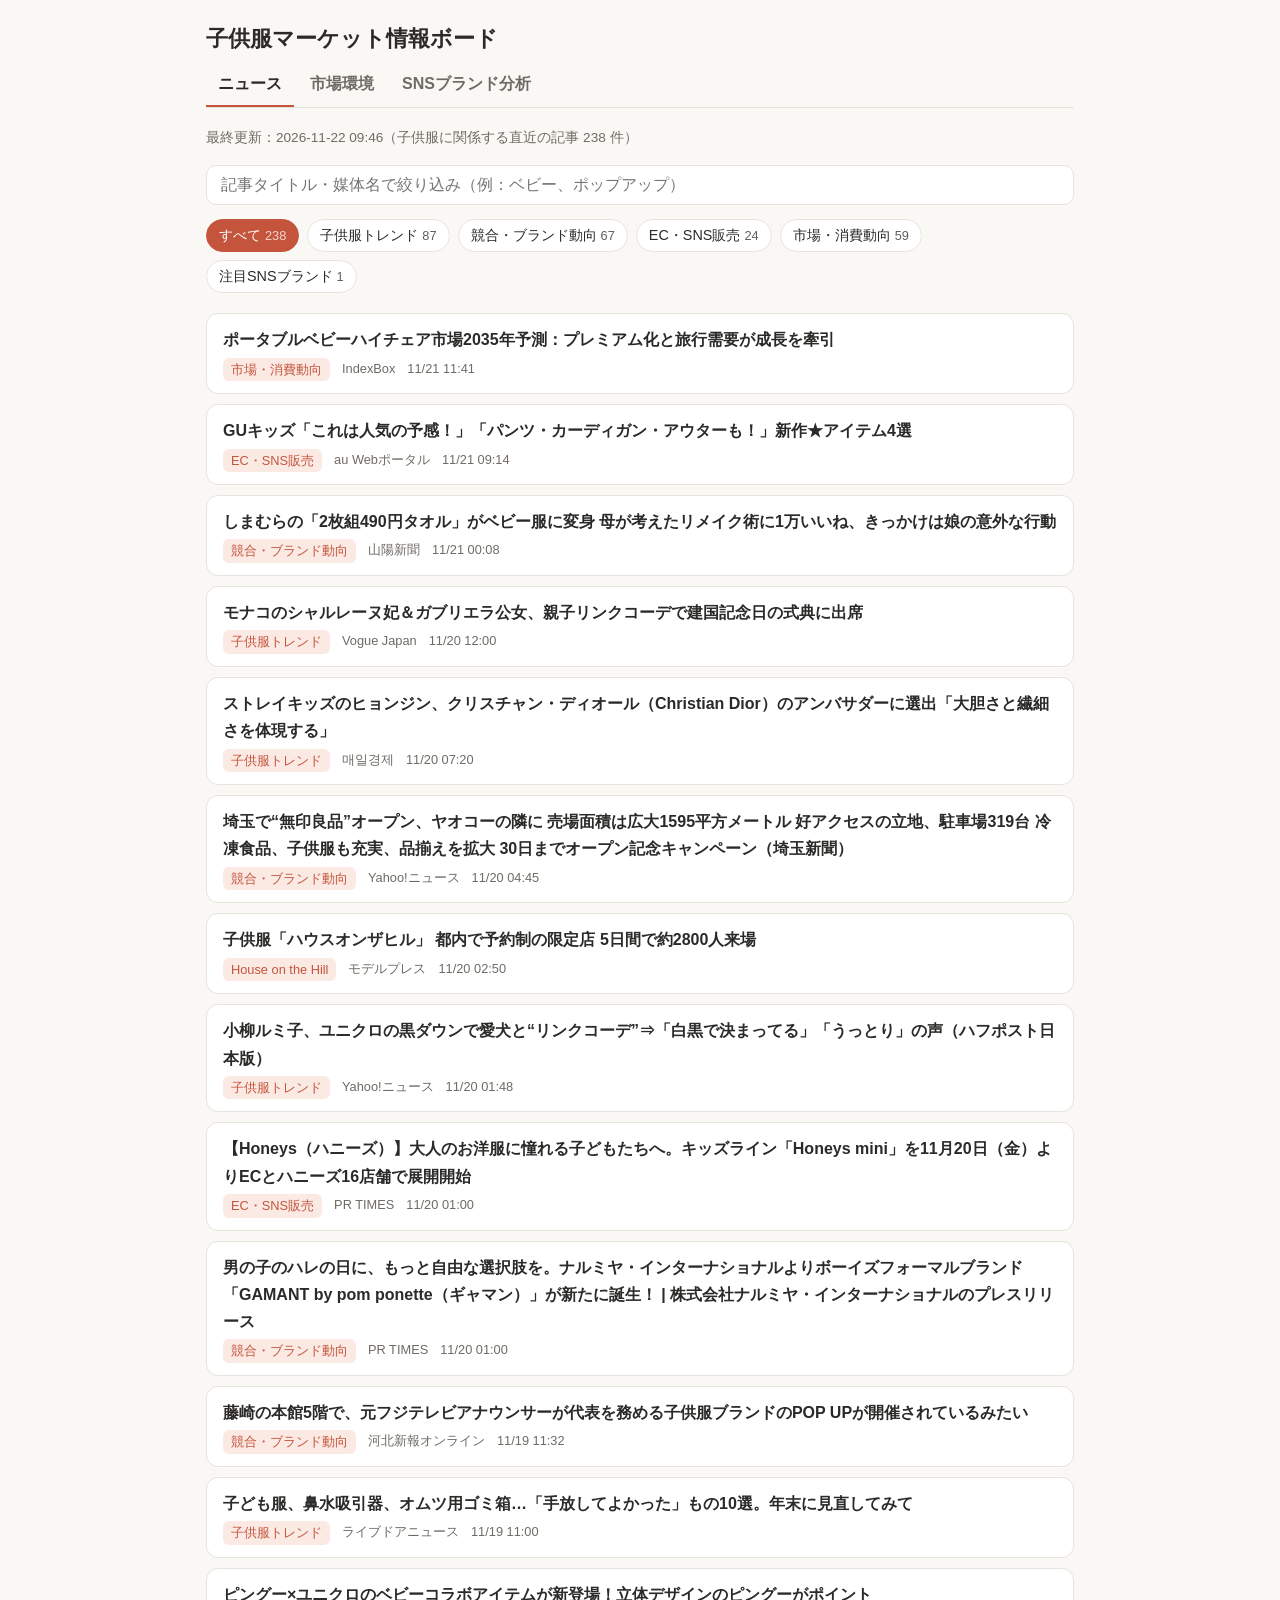
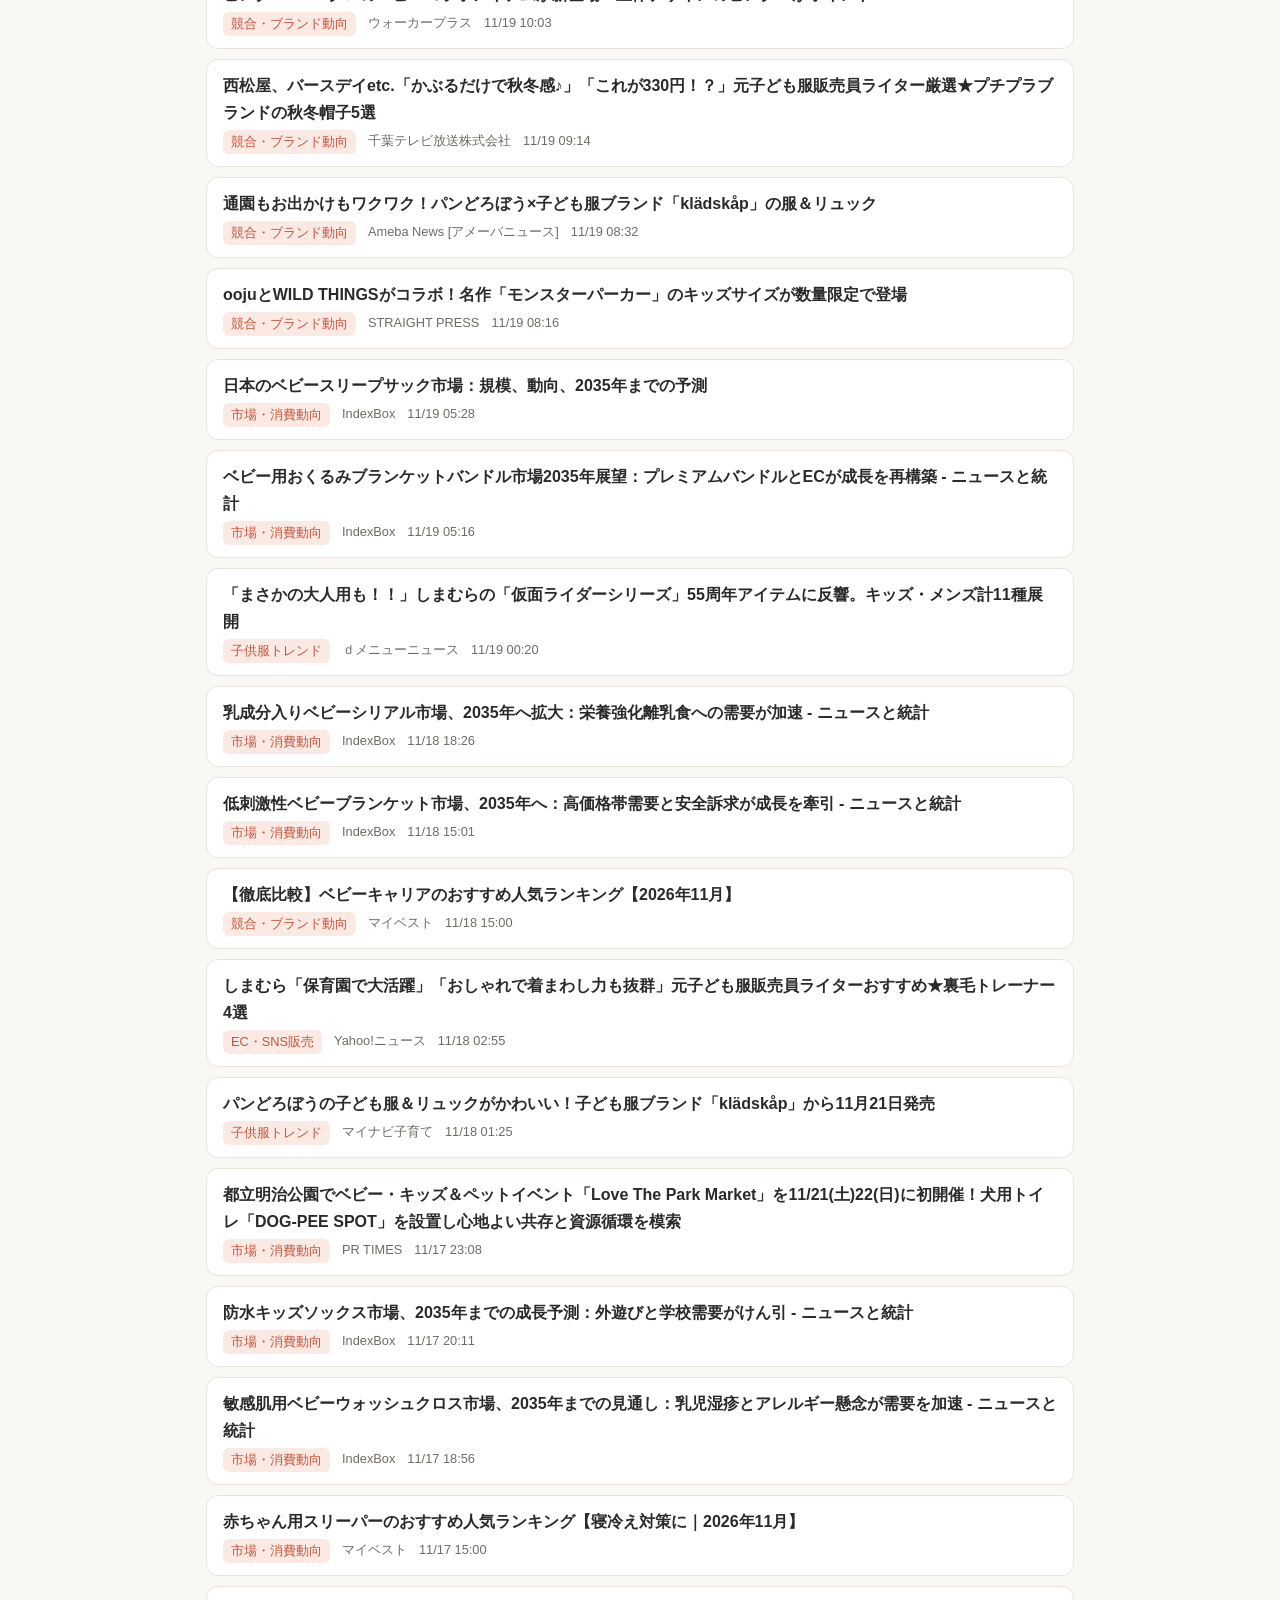
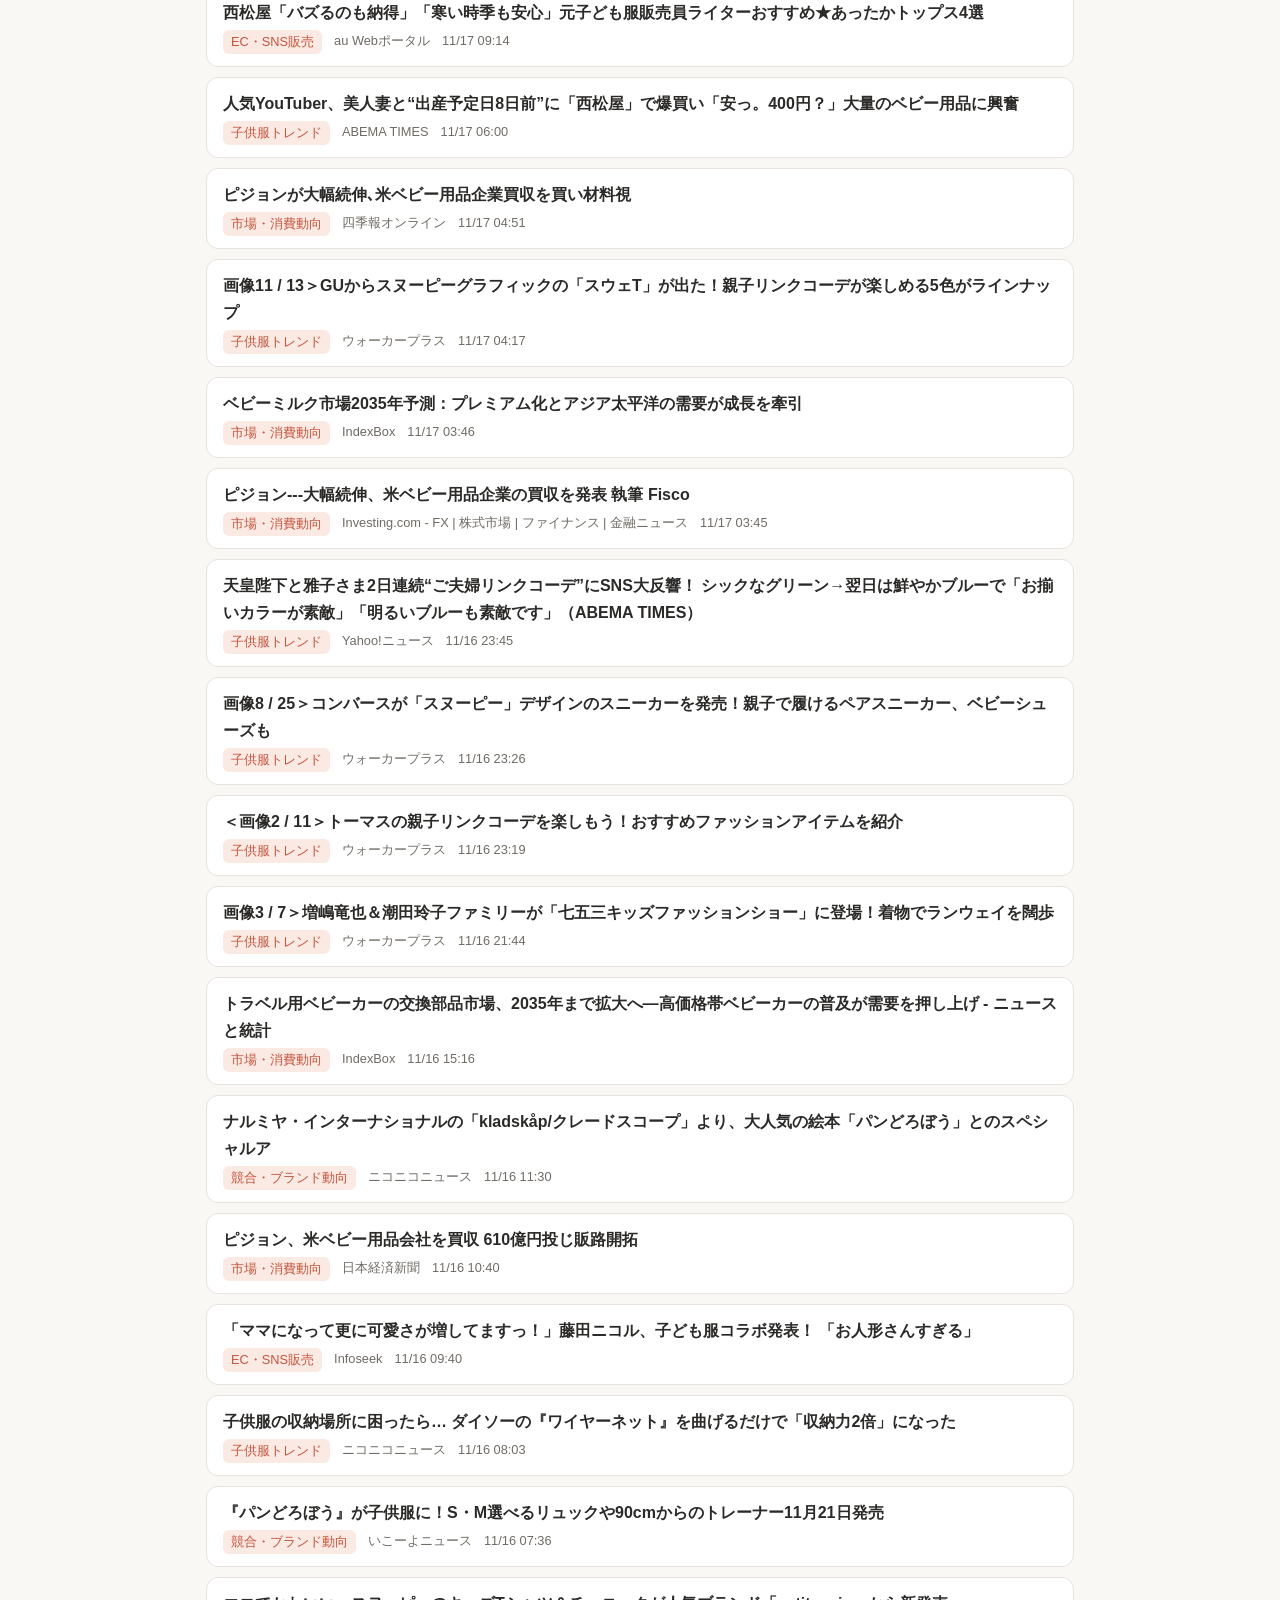
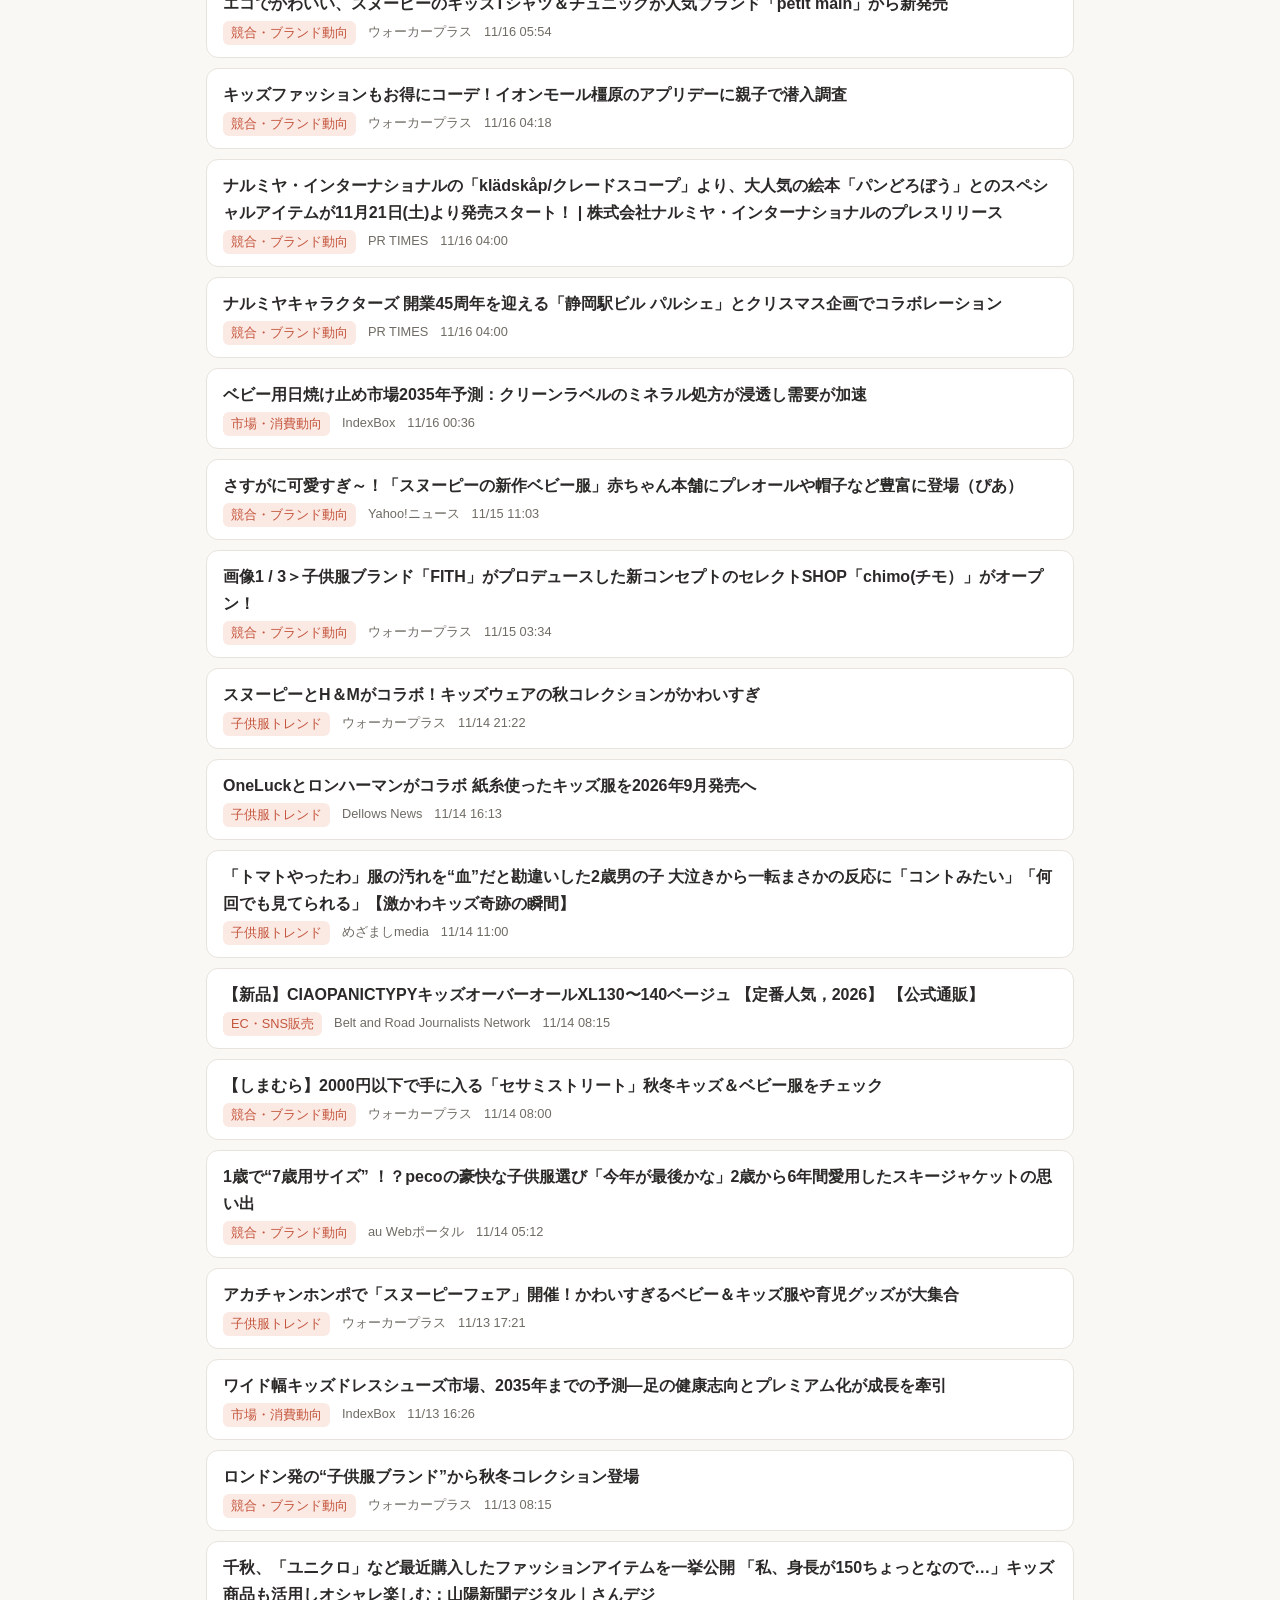
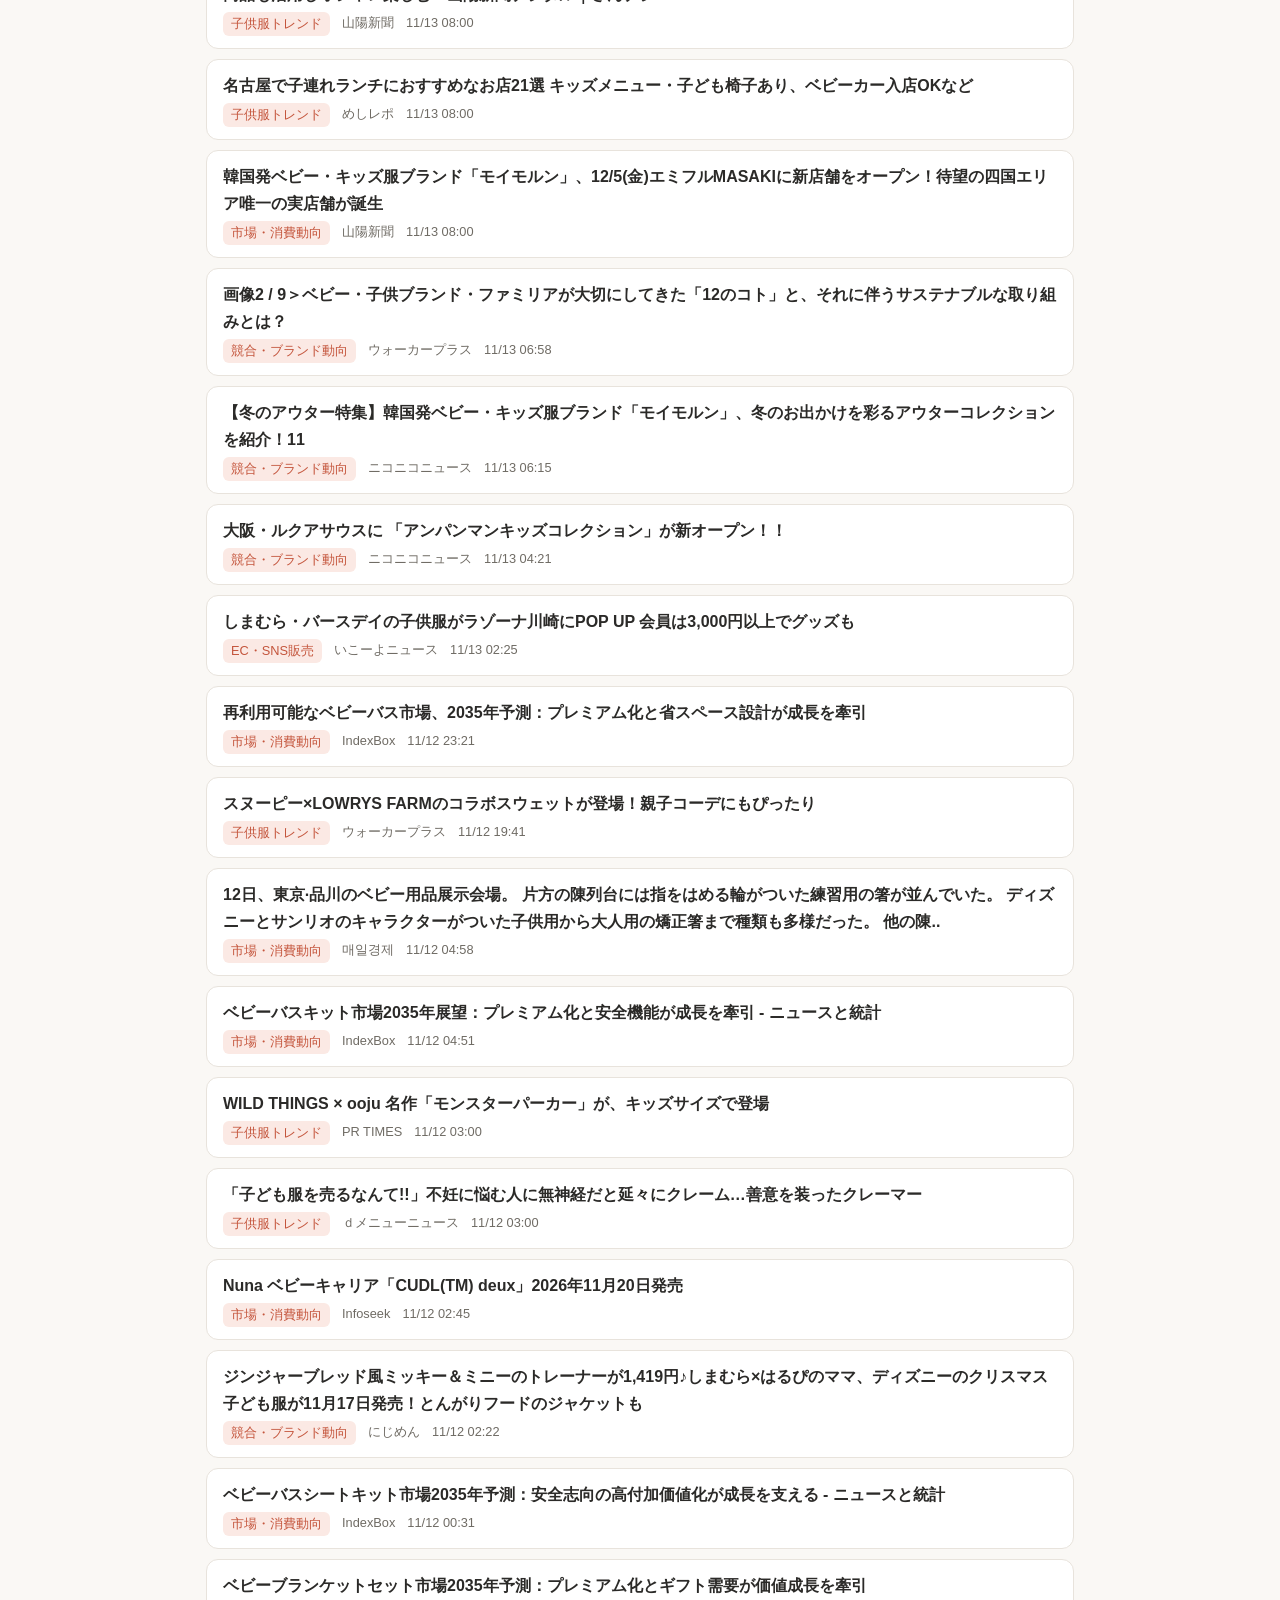
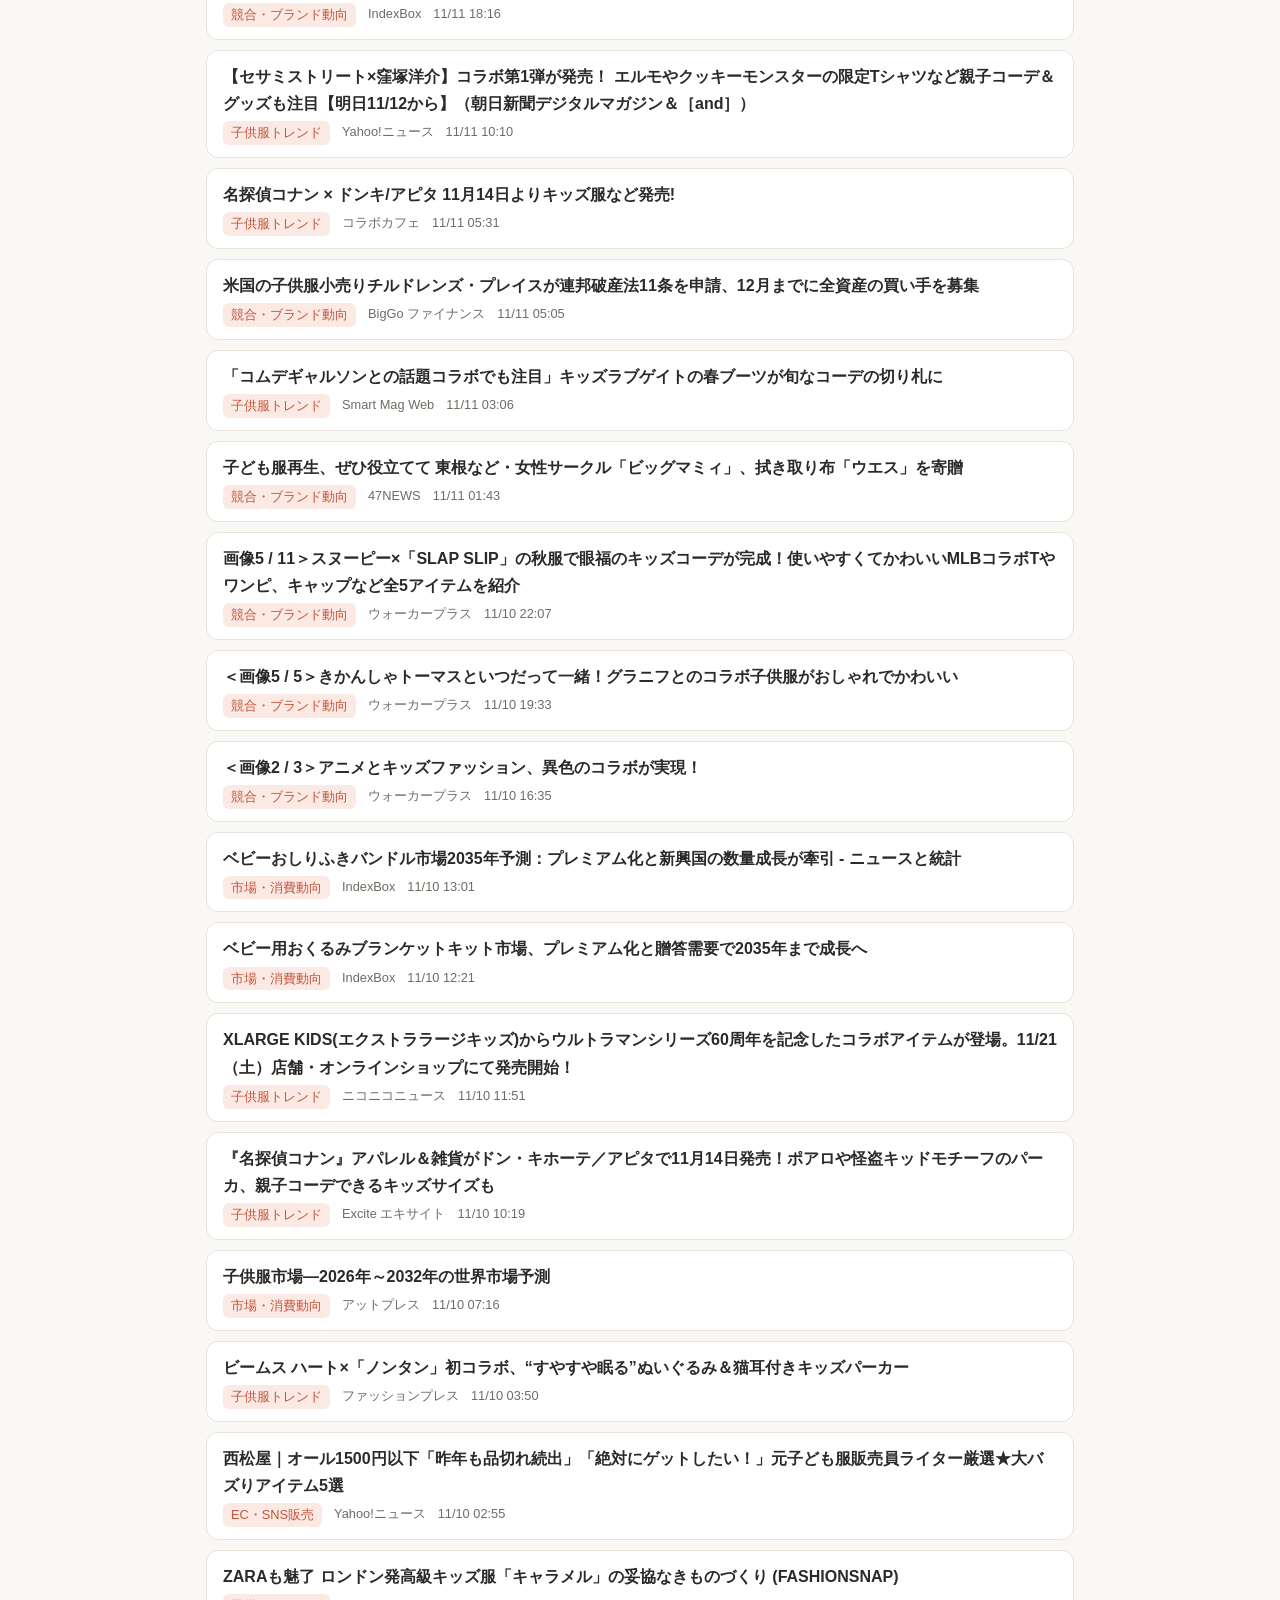
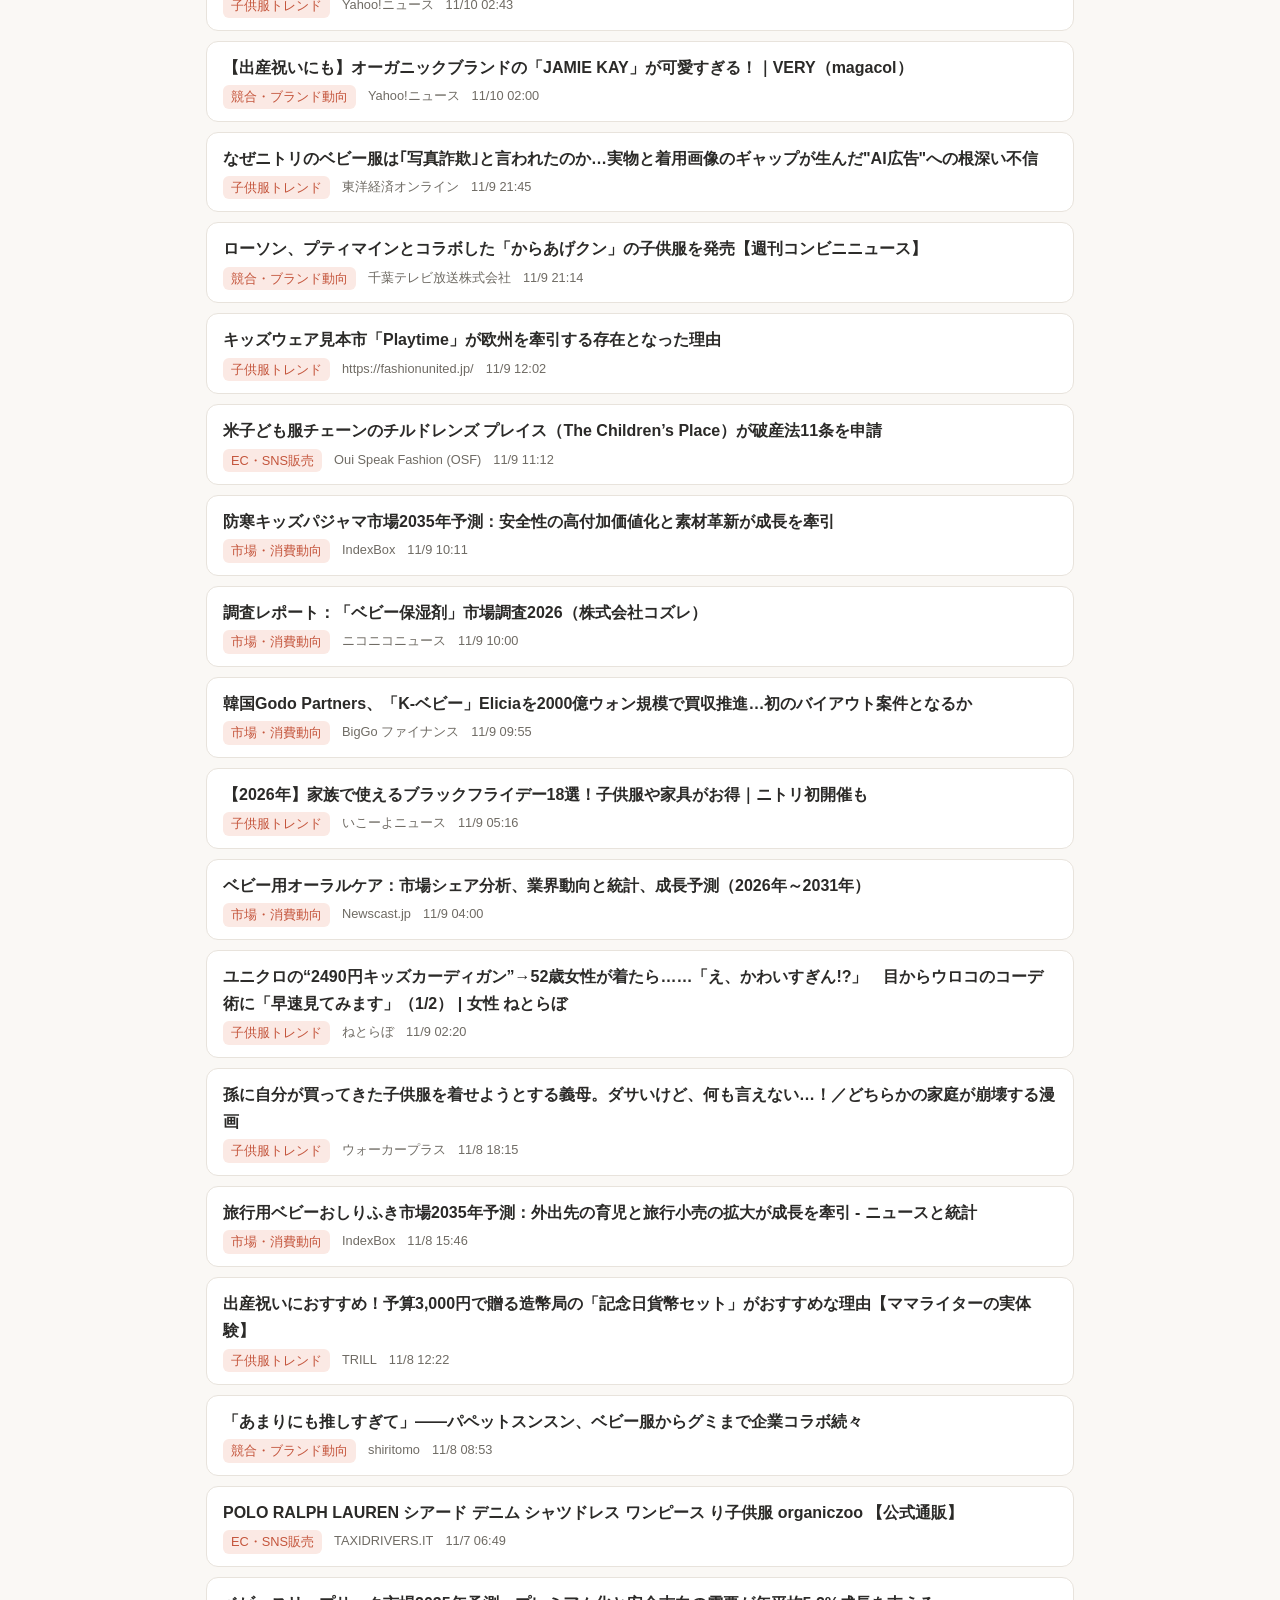
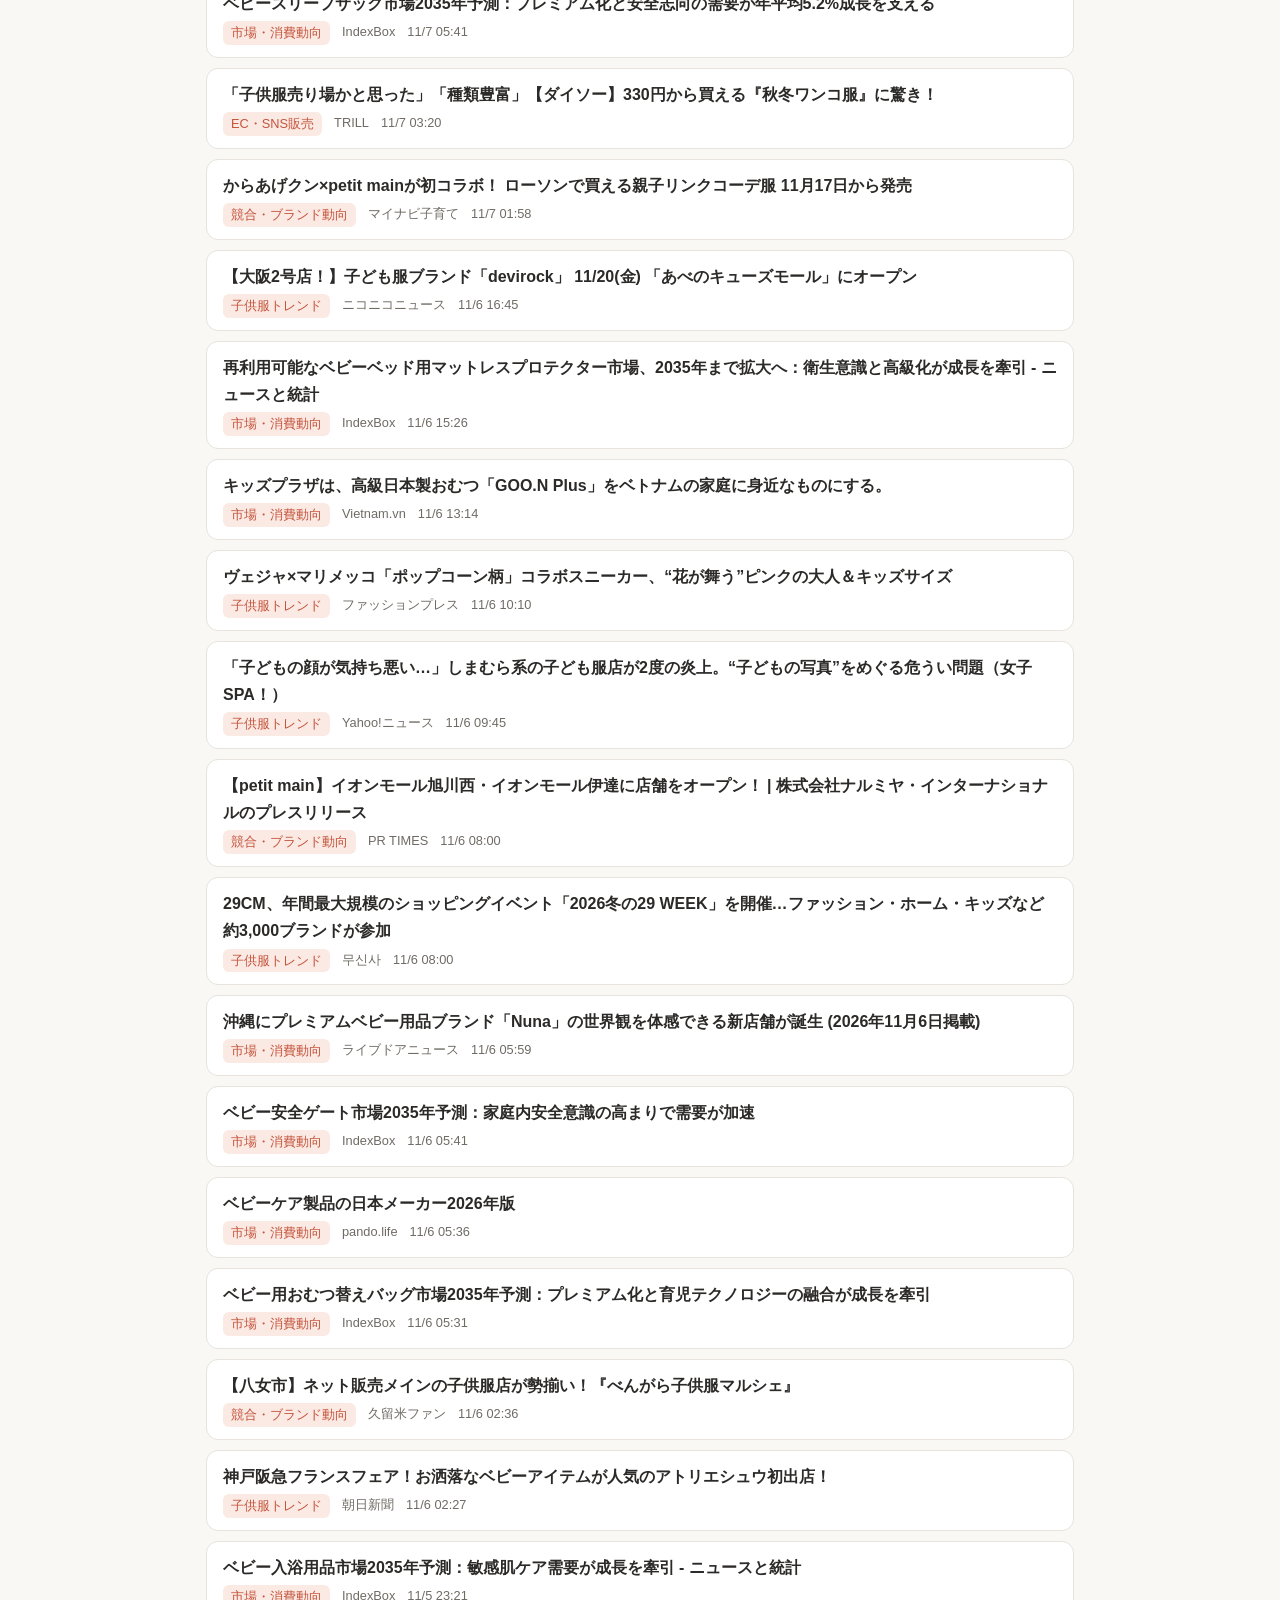
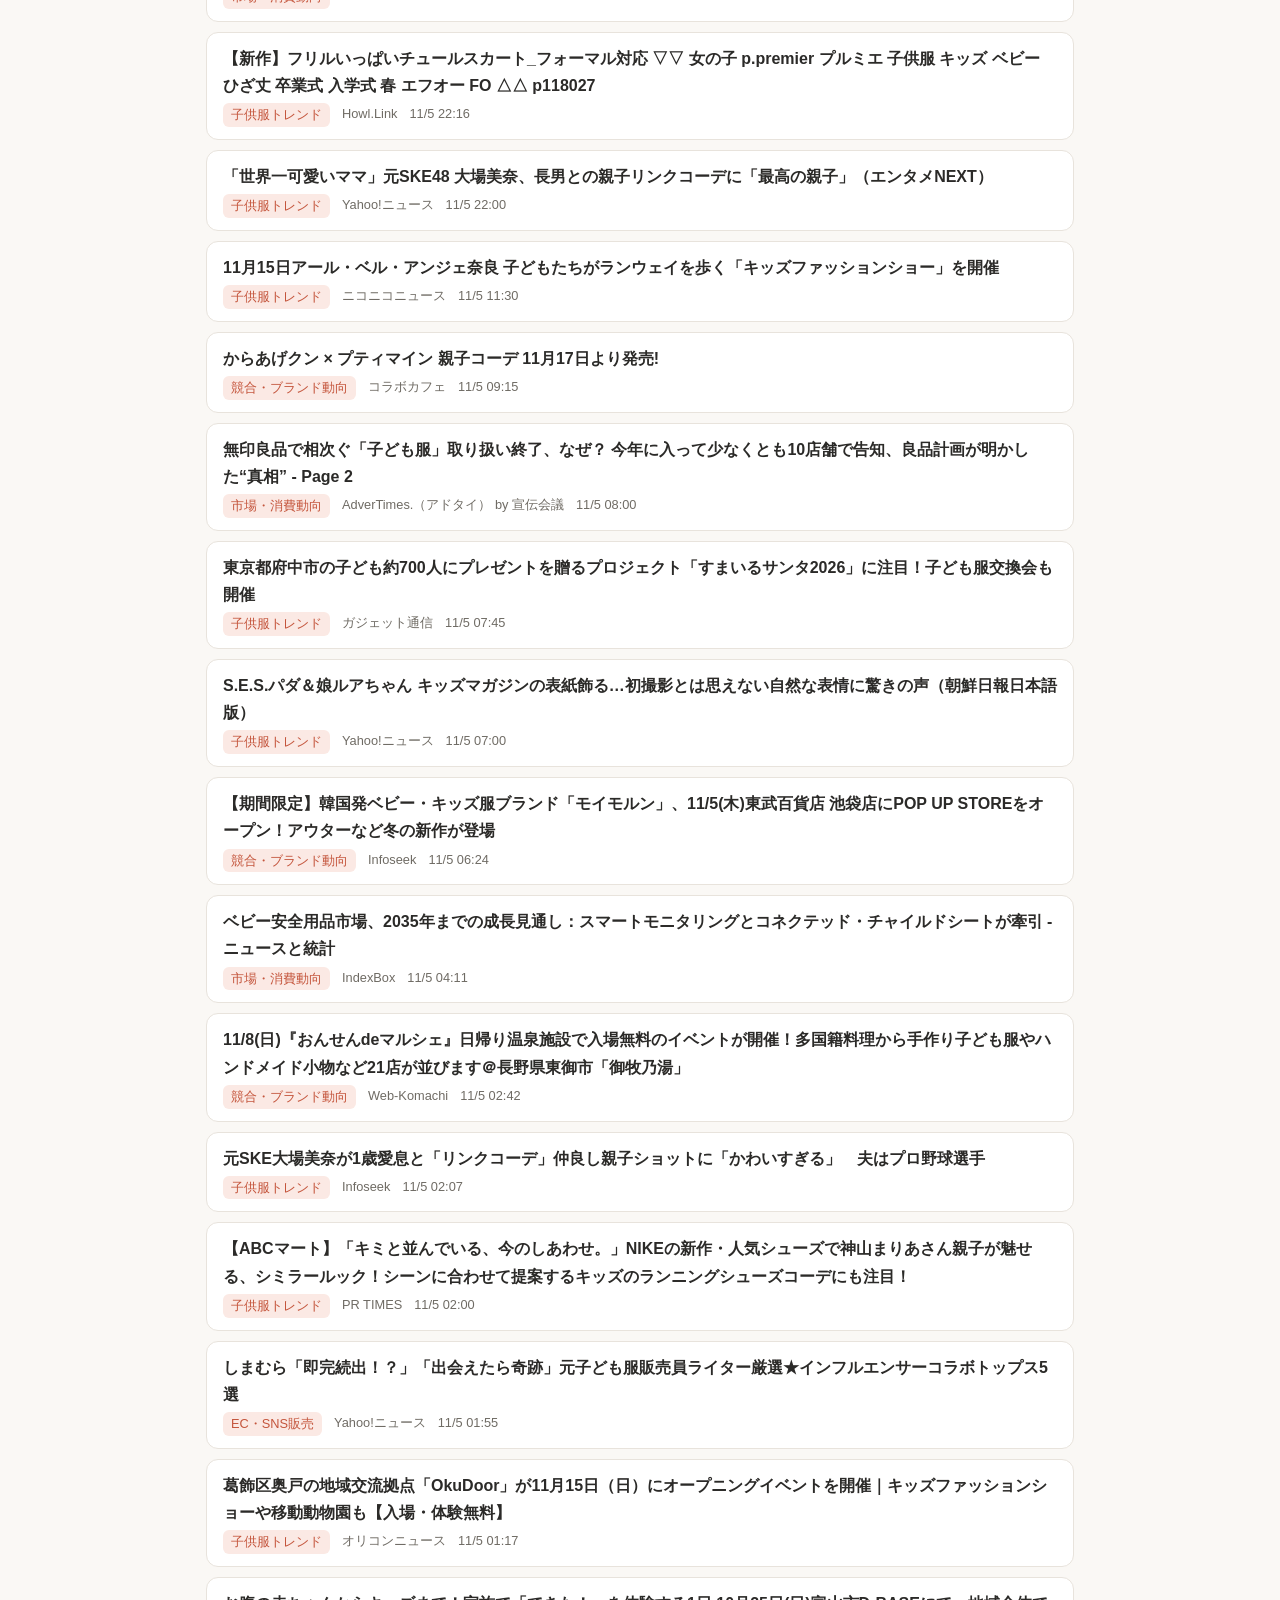
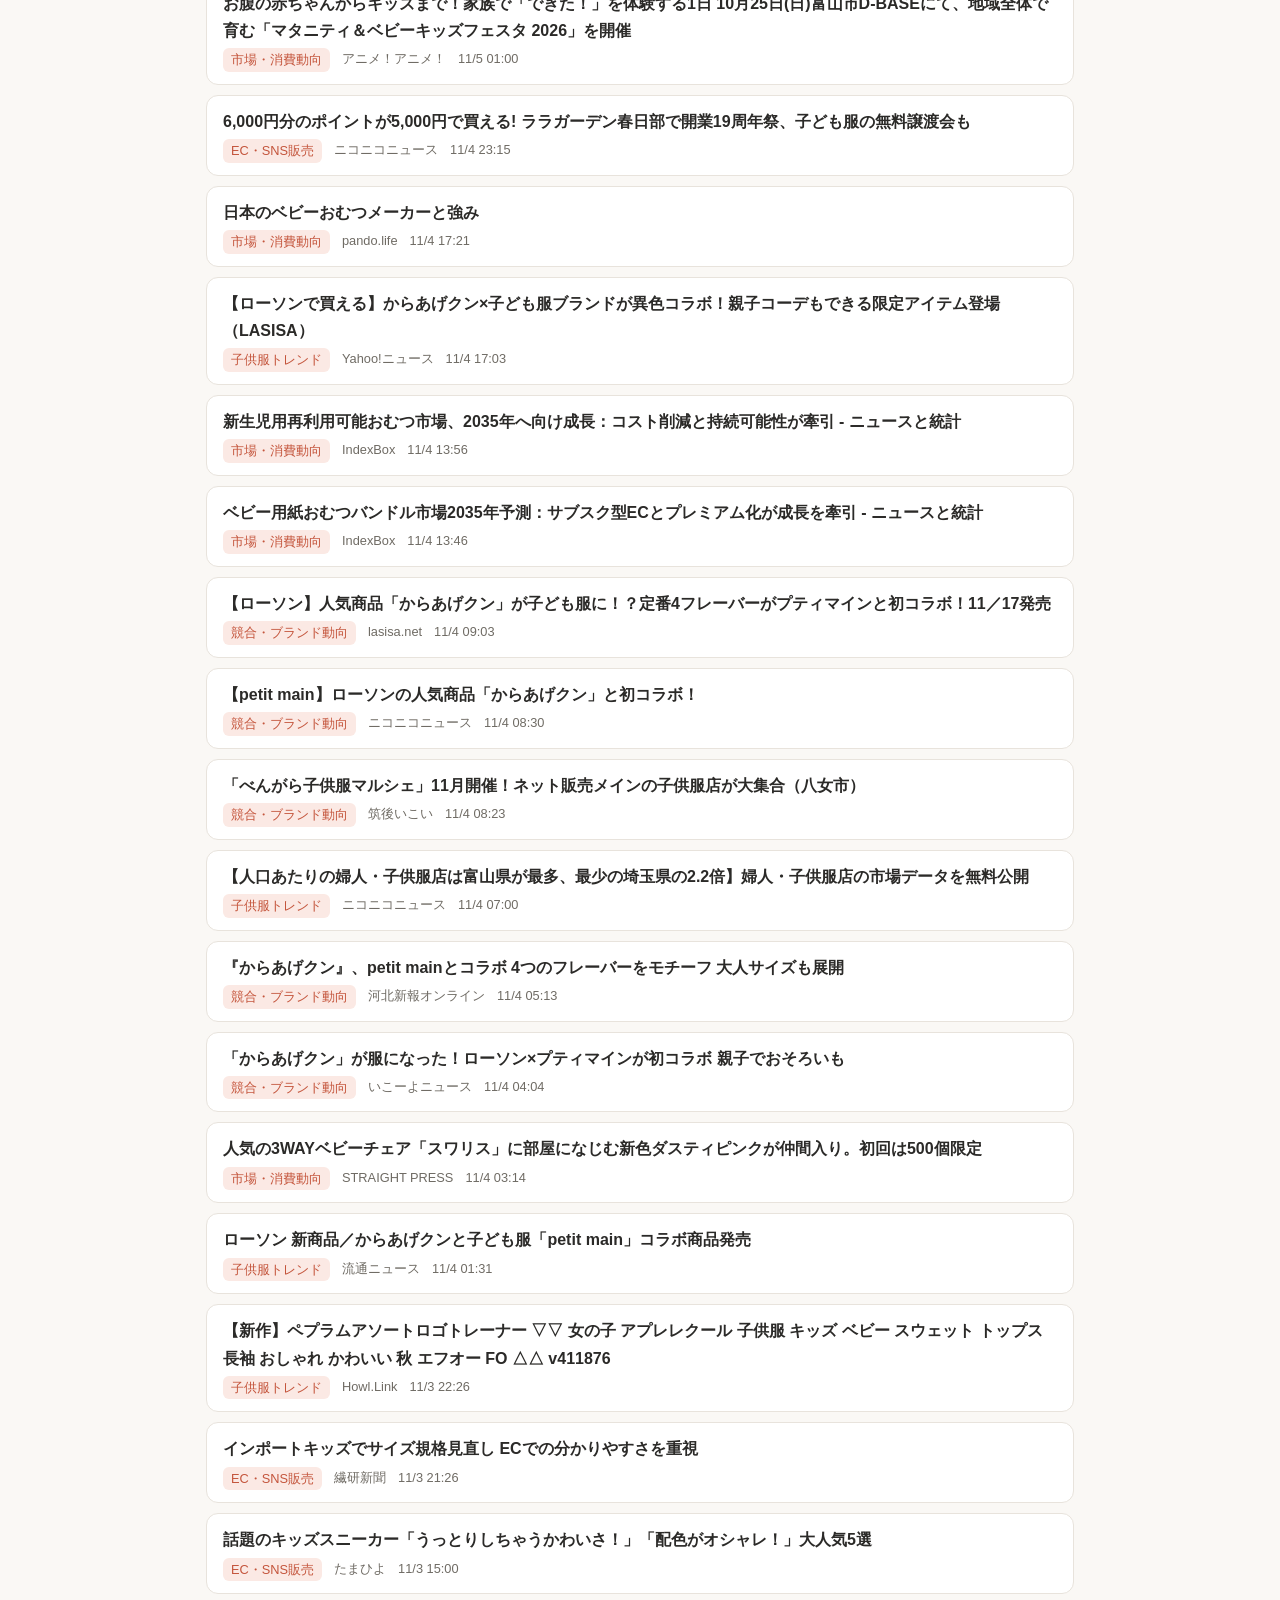
==== commit 4113cb37: "ニュースを更新 2026-11-22 09:46" ====
--- a/docs/index.html
+++ b/docs/index.html
@@ -184,7 +184,7 @@
 }
 </script>
 <script>
-const DATA = {"updated": "2026-11-21 10:52", "categories": ["子供服トレンド", "競合・ブランド動向", "EC・SNS販売", "市場・消費動向", "注目SNSブランド"], "articles": [{"title": "モナコのシャルレーヌ妃＆ガブリエラ公女、親子リンクコーデで建国記念日の式典に出席", "link": "https://news.google.com/rss/articles/[base64]?oc=5", "source": "Vogue Japan", "published": "2026-11-20T21:00:00+09:00", "category": "子供服トレンド", "keyword": "親子コーデ", "brand": null}, {"title": "埼玉で“無印良品”オープン、ヤオコーの隣に 売場面積は広大1595平方メートル 好アクセスの立地、駐車場319台 冷凍食品、子供服も充実、品揃えを拡大 30日までオープン記念キャンペーン（埼玉新聞）", "link": "https://news.google.com/rss/articles/CBMif0FVX3lxTE5vSV9fWVJuX1FULTB1aXdaSm5YY1pVRml4cTNMYnVkNkU1bG1QLWVrVmxidjJ2RjF3cWlSTVl5d0wtVlNkUE51NFpkTWZRc1k2X0JKR0N2a2xqN1l1cHFMNXpYZGlxNnlSTDkwbF9UU0NKVzBmb21PZXNHTlhSZVk?oc=5", "source": "Yahoo!ニュース", "published": "2026-11-20T13:45:14+09:00", "category": "競合・ブランド動向", "keyword": "子供服 出店", "brand": null}, {"title": "子供服「ハウスオンザヒル」 都内で予約制の限定店 5日間で約2800人来場", "link": "https://news.google.com/rss/articles/CBMiQ0FVX3lxTE15anBTVy1OaEVUSmRDMzNJY0pHQ1NjZGQtWDB0aWNubTZkdE1XZ1otMEtzM2MwLUp2MlhwN0wtSkREVVE?oc=5", "source": "モデルプレス", "published": "2026-11-20T11:50:39+09:00", "category": "注目SNSブランド", "keyword": "\"ハウスオンザヒル\" 子供服", "brand": "House on the Hill"}, {"title": "小柳ルミ子、ユニクロの黒ダウンで愛犬と“リンクコーデ”⇒「白黒で決まってる」「うっとり」の声", "link": "https://news.google.com/rss/articles/CBMieEFVX3lxTE5FTmFqXzZyTXpDRm4yWF9hRXk2aEdsTEktSlBRZUZVdWJYQW9tZjJITDNiTTdkVEF1RzV3cV9GaHZ6VlBiSmVjVURpMHZqT0FwR29QVzR5YnhxOFExeUw5Ym1zcTg0Y3RBUmVtNk9EcE1ZX1p6SHdaUQ?oc=5", "source": "ハフポスト", "published": "2026-11-20T10:35:31+09:00", "category": "子供服トレンド", "keyword": "親子コーデ", "brand": null}, {"title": "【Honeys（ハニーズ）】大人のお洋服に憧れる子どもたちへ。キッズライン「Honeys mini」を11月20日（金）よりECとハニーズ16店舗で展開開始", "link": "https://news.google.com/rss/articles/CBMiakFVX3lxTFBSUkg3REZBRjlQTVNLMENtZXFpZmhxbnotanlLOVdVeldiQzRnUGI2ZlZWV29FYmNFN2VqdEx1ZGYyQnNnWmNTeEpEcWVXMUJQRE5oUnIyanNKbVZvUmZkaFlsWXRYb1dsNEE?oc=5", "source": "PR TIMES", "published": "2026-11-20T10:00:03+09:00", "category": "EC・SNS販売", "keyword": "子供服 EC", "brand": null}, {"title": "男の子のハレの日に、もっと自由な選択肢を。ナルミヤ・インターナショナルよりボーイズフォーマルブランド「GAMANT by pom ponette（ギャマン）」が新たに誕生！ | 株式会社ナルミヤ・インターナショナルのプレスリリース", "link": "https://news.google.com/rss/articles/CBMiakFVX3lxTE5MMEpONjk4cmZLVUgya0NRTWp6OUZpck5xLWNoV280RW9QWXZ1NUpHUndFRThsQTZvM3BscGpuRnRsUUlhbVBaNTdVM0llN0pqRUFlMm5PSUdUZTNVN0ktaVpsRHVBenEyenc?oc=5", "source": "PR TIMES", "published": "2026-11-20T10:00:03+09:00", "category": "競合・ブランド動向", "keyword": "子供服ブランド", "brand": null}, {"title": "藤崎の本館5階で、元フジテレビアナウンサーが代表を務める子供服ブランドのPOP UPが開催されているみたい", "link": "https://news.google.com/rss/articles/CBMiYkFVX3lxTE1Rdk9wR1lFek1oRVo0YW1hYVBQVEJzRkR3MnN0b0JYdXJrZHhLd09uN2xGRXVmbm4yeXBMcVdsaWR2SEQzYUtMTk01X3Ewbm4xdjhKeXdha2pLdlF1OGNkeFpn?oc=5", "source": "河北新報オンライン", "published": "2026-11-19T20:32:28+09:00", "category": "競合・ブランド動向", "keyword": "子供服ブランド", "brand": null}, {"title": "子ども服、鼻水吸引器、オムツ用ゴミ箱…「手放してよかった」もの10選。年末に見直してみて", "link": "https://news.google.com/rss/articles/CBMiX0FVX3lxTE9Cc3cySmNYdTZULWlGeVZsdnhPdExBM05iQnB3MUV5QV92a0FmdFFwQ1dUQVlJaWUxNWRibHZVVlZ5VzNma0FDTmdHX0NYemdUcU40Y19GaUs2RS1qbnNv?oc=5", "source": "ライブドアニュース", "published": "2026-11-19T20:00:00+09:00", "category": "子供服トレンド", "keyword": "子供服 新作", "brand": null}, {"title": "ピングー×ユニクロのベビーコラボアイテムが新登場！立体デザインのピングーがポイント", "link": "https://news.google.com/rss/articles/[base64]?oc=5", "source": "ウォーカープラス", "published": "2026-11-19T19:03:29+09:00", "category": "競合・ブランド動向", "keyword": "子供服 コラボ", "brand": null}, {"title": "西松屋、バースデイetc.「かぶるだけで秋冬感♪」「これが330円！？」元子ども服販売員ライター厳選★プチプラブランドの秋冬帽子5選", "link": "https://news.google.com/rss/articles/CBMiX0FVX3lxTFBPNzlwV3JROW5iWXl1RUl6Y2NwRDc4RWJWS2VvMG5PSmFxWjFLdkJUTVRadGk0WHpWTzBXUXM1aElITlBmeWxNWE9iQnBaTF9WeFJNNWZkMnBpWjRZVEI4?oc=5", "source": "千葉テレビ放送株式会社", "published": "2026-11-19T18:14:20+09:00", "category": "競合・ブランド動向", "keyword": "子供服ブランド", "brand": null}, {"title": "通園もお出かけもワクワク！パンどろぼう×子ども服ブランド「klädskåp」の服＆リュック", "link": "https://news.google.com/rss/articles/CBMiWEFVX3lxTE9sUEFVc0Y1TWxhWHlHQ2Vldko4RXFfcmN1VTJjODhtWEdsejE2aUNDNVdhZS1ta2dUSE1WM1hOOFFxQ09xc09YQl9HaG1yRVFEM21OcWdfa0Q?oc=5", "source": "Ameba News [アメーバニュース]", "published": "2026-11-19T17:26:15+09:00", "category": "競合・ブランド動向", "keyword": "子供服 コラボ", "brand": null}, {"title": "oojuとWILD THINGSがコラボ！名作「モンスターパーカー」のキッズサイズが数量限定で登場", "link": "https://news.google.com/rss/articles/CBMiU0FVX3lxTE5FTzl3UU9yeV9lUG1LVjY0eVBLTmpPcWV6Sy1oNWhJZ3ZvamMzMU40M3BKa2UtRFlfZ3otaWNxbWxla0c2OTc3V0hEd2hPN2Z4bV9v?oc=5", "source": "STRAIGHT PRESS", "published": "2026-11-19T17:16:12+09:00", "category": "競合・ブランド動向", "keyword": "子供服 コラボ", "brand": null}, {"title": "日本のベビースリープサック市場：規模、動向、2035年までの予測", "link": "https://news.google.com/rss/articles/[base64]?oc=5", "source": "IndexBox", "published": "2026-11-19T14:28:14+09:00", "category": "市場・消費動向", "keyword": "ベビー用品 市場", "brand": null}, {"title": "ベビー用おくるみブランケットバンドル市場2035年展望：プレミアムバンドルとECが成長を再構築 - ニュースと統計", "link": "https://news.google.com/rss/articles/[base64]?oc=5", "source": "IndexBox", "published": "2026-11-19T14:16:04+09:00", "category": "市場・消費動向", "keyword": "ベビー用品 市場", "brand": null}, {"title": "「まさかの大人用も！！」しまむらの「仮面ライダーシリーズ」55周年アイテムに反響。キッズ・メンズ計11種展開", "link": "https://news.google.com/rss/articles/[base64]?oc=5", "source": "ｄメニューニュース", "published": "2026-11-19T09:20:00+09:00", "category": "子供服トレンド", "keyword": "キッズファッション", "brand": null}, {"title": "乳成分入りベビーシリアル市場、2035年へ拡大：栄養強化離乳食への需要が加速 - ニュースと統計", "link": "https://news.google.com/rss/articles/[base64]?oc=5", "source": "IndexBox", "published": "2026-11-19T03:26:04+09:00", "category": "市場・消費動向", "keyword": "ベビー用品 市場", "brand": null}, {"title": "低刺激性ベビーブランケット市場、2035年へ：高価格帯需要と安全訴求が成長を牽引 - ニュースと統計", "link": "https://news.google.com/rss/articles/[base64]?oc=5", "source": "IndexBox", "published": "2026-11-19T00:01:05+09:00", "category": "市場・消費動向", "keyword": "ベビー用品 市場", "brand": null}, {"title": "しまむら「保育園で大活躍」「おしゃれで着まわし力も抜群」元子ども服販売員ライターおすすめ★裏毛トレーナー4選", "link": "https://news.google.com/rss/articles/CBMif0FVX3lxTE8xSHpkc1FRVmNIMlgxRVVIXzN5QUJIMld6M2JUOVRaa1VjQzk5SjVPSDZKSDZMenF2UEd2b2huemYyNlZLdXkxQ3p2TXR5YWZ3Yk5ncmxUb2RaWUVweHk3YXJ1Ukk4bG9MQi0wUzZXWmpjUlNiYngtUlNob0lNOFk?oc=5", "source": "Yahoo!ニュース", "published": "2026-11-18T11:55:00+09:00", "category": "EC・SNS販売", "keyword": "子供服 インフルエンサー", "brand": null}, {"title": "パンどろぼうの子ども服＆リュックがかわいい！子ども服ブランド「klädskåp」から11月21日発売", "link": "https://news.google.com/rss/articles/CBMiU0FVX3lxTFBRQU5wa3VJRklkbFpHeDAxR3REYjQxRkQ0Sk04X0w4dmhKck9XdUZGMnY1NVZNeDN3cXFvRWFsbG1vX21tS2FRclNvSmlYZjVHc3FZ?oc=5", "source": "マイナビ子育て", "published": "2026-11-18T10:25:00+09:00", "category": "子供服トレンド", "keyword": "子供服 新作", "brand": null}, {"title": "都立明治公園でベビー・キッズ＆ペットイベント「Love The Park Market」を11/21(土)22(日)に初開催！犬用トイレ「DOG-PEE SPOT」を設置し心地よい共存と資源循環を模索", "link": "https://news.google.com/rss/articles/CBMiakFVX3lxTE1IakRYWjVjWU1DVXFLVUtJMERUX0xrWkpJeHd6NXNobjVlcW1reG13NlRtMmZTWGJrWWd1SC1UWVQ5QzlDQkZ5Nk1FMmdWeVAzcklFTnJNU1B0dTNUZU9jMWxQdnJLZGJhRlE?oc=5", "source": "PR TIMES", "published": "2026-11-18T08:08:49+09:00", "category": "市場・消費動向", "keyword": "ベビー・こども服 市場規模", "brand": null}, {"title": "防水キッズソックス市場、2035年までの成長予測：外遊びと学校需要がけん引 - ニュースと統計", "link": "https://news.google.com/rss/articles/[base64]?oc=5", "source": "IndexBox", "published": "2026-11-18T05:11:04+09:00", "category": "市場・消費動向", "keyword": "ベビー用品 市場", "brand": null}, {"title": "敏感肌用ベビーウォッシュクロス市場、2035年までの見通し：乳児湿疹とアレルギー懸念が需要を加速 - ニュースと統計", "link": "https://news.google.com/rss/articles/[base64]?oc=5", "source": "IndexBox", "published": "2026-11-18T03:56:04+09:00", "category": "市場・消費動向", "keyword": "ベビー用品 市場", "brand": null}, {"title": "西松屋「バズるのも納得」「寒い時季も安心」元子ども服販売員ライターおすすめ★あったかトップス4選", "link": "https://news.google.com/rss/articles/CBMibkFVX3lxTFBCY1VWV2FsRWxXSVd0RUNYOEJGak5LVlVXMEc3d2xiaDNlQU9JeUI2UE05LWh4dFBrdFRack9fbUJYcVdjTUlpbVJNOXZRazhjWTZBRmJsU0VqZ0hNM1RJa0hDcDhPeWM5NldrdjR3?oc=5", "source": "au Webポータル", "published": "2026-11-17T18:14:29+09:00", "category": "EC・SNS販売", "keyword": "子供服 Instagram", "brand": null}, {"title": "人気YouTuber、美人妻と“出産予定日8日前”に「西松屋」で爆買い「安っ。400円？」大量のベビー用品に興奮", "link": "https://news.google.com/rss/articles/CBMiVEFVX3lxTFBBRWVpc1VPYnZlb01Md0Fyc3NiN3BzZmlrVzNOek5WbE9nZnp2clF5OGRTY1FrcFBuRWNKODVsOVQ1OUtwWmdJSG44NXY0RlJDcmxfYw?oc=5", "source": "ABEMA TIMES", "published": "2026-11-17T15:00:00+09:00", "category": "子供服トレンド", "keyword": "ベビー服 人気", "brand": null}, {"title": "ピジョンが大幅続伸､米ベビー用品企業買収を買い材料視", "link": "https://news.google.com/rss/articles/CBMiV0FVX3lxTE9YSjlDM3JOOWF0ZnExanVqbkF0RjNQYll1SkFXd2MzM1NQdXN3MVlueHJ6NjBzeWNodGpuaUhXWXIzZHZadW1lNk1sODI1emFfTkg5djA5RQ?oc=5", "source": "四季報オンライン", "published": "2026-11-17T13:51:08+09:00", "category": "市場・消費動向", "keyword": "ベビー用品 市場", "brand": null}, {"title": "ベビーミルク市場2035年予測：プレミアム化とアジア太平洋の需要が成長を牽引", "link": "https://news.google.com/rss/articles/[base64]?oc=5", "source": "IndexBox", "published": "2026-11-17T12:46:05+09:00", "category": "市場・消費動向", "keyword": "ベビー用品 市場", "brand": null}, {"title": "ピジョン---大幅続伸、米ベビー用品企業の買収を発表 執筆 Fisco", "link": "https://news.google.com/rss/articles/CBMicEFVX3lxTE95T1JmbjVnNUlYNjFZUmxpb01ON0ozZ1lMNGpUYU9ZX3NhRnFPNWhvSEEwYjV5ekppQVhqd3pWb2tTUkF2TFhmc0dIX01mVnRvX24tYzNFMHVVSnBUVDVFR2t0NXU0d2ctSkFjWXc2TmM?oc=5", "source": "Investing.com - FX | 株式市場 | ファイナンス | 金融ニュース", "published": "2026-11-17T12:45:00+09:00", "category": "市場・消費動向", "keyword": "ベビー用品 市場", "brand": null}, {"title": "画像8 / 25＞コンバースが「スヌーピー」デザインのスニーカーを発売！親子で履けるペアスニーカー、ベビーシューズも", "link": "https://news.google.com/rss/articles/CBMibkFVX3lxTE5mN0d5WlZDT0JUYi12OEJDYlcwZzVXLTdUZlZFRS1LMnZ3WHBJWnh4bnFUWjhaSWlDTm9GeUoyS19paWplR2w2SWdYWTgwYXU5TUtlQ3REQWRJYk1WbnlXZmYwYTN6RFRESDhocnl3?oc=5", "source": "ウォーカープラス", "published": "2026-11-17T08:26:40+09:00", "category": "子供服トレンド", "keyword": "親子コーデ", "brand": null}, {"title": "画像3 / 7＞増嶋竜也＆潮田玲子ファミリーが「七五三キッズファッションショー」に登場！着物でランウェイを闊歩", "link": "https://news.google.com/rss/articles/CBMibkFVX3lxTFBaTkxDRWc0azlzZFFJWF85NWZfUmxISHB1UlZkMzZiSTJ6OWZZbG9mTnpIdmN2VHNTaE1LLWU3U09SN2ZjLUxkX1I2N25qTzVOT3FOdHBHTUpkQkJDUnpLR1RPeVRkZXdJV0RrLUFR?oc=5", "source": "ウォーカープラス", "published": "2026-11-17T06:44:08+09:00", "category": "子供服トレンド", "keyword": "キッズファッション", "brand": null}, {"title": "トラベル用ベビーカーの交換部品市場、2035年まで拡大へ―高価格帯ベビーカーの普及が需要を押し上げ - ニュースと統計", "link": "https://news.google.com/rss/articles/[base64]?oc=5", "source": "IndexBox", "published": "2026-11-17T00:16:05+09:00", "category": "市場・消費動向", "keyword": "ベビー用品 市場", "brand": null}, {"title": "【徹底比較】ベビー用ハイチェアのおすすめ人気ランキング【カトージ・大和屋・西松屋も！2026年11月】", "link": "https://news.google.com/rss/articles/CBMiPEFVX3lxTFBQQVdOTmpPWXFFYk9jQkZtOUFrZ3FJS191RVZ4a21xdEY3V0h4NVhnQUdEM0ZKMkd6dmtpYw?oc=5", "source": "マイベスト", "published": "2026-11-17T00:00:00+09:00", "category": "競合・ブランド動向", "keyword": "子供服ブランド", "brand": null}, {"title": "ナルミヤ・インターナショナルの「kladskåp/クレードスコープ」より、大人気の絵本「パンどろぼう」とのスペシャルア", "link": "https://news.google.com/rss/articles/CBMib0FVX3lxTE10S29nbjdIckVFMUFCVHZydko0dkQwWkExN2VSUjFDWjhBTTNuby1hcWh2bE9TbkJOV3ZtSzF1R0Z5U09SOXZVZmkxT0MtcFF0WnlRU21KR0RRNHBBR0ZndXVpSnVQa2I3U1JOaVVYYw?oc=5", "source": "ニコニコニュース", "published": "2026-11-16T20:30:19+09:00", "category": "競合・ブランド動向", "keyword": "子供服ブランド", "brand": null}, {"title": "ピジョン、米ベビー用品会社を買収 610億円投じ販路開拓", "link": "https://news.google.com/rss/articles/CBMibEFVX3lxTE5hYUhRWXlaV0NpLUNQdVY5dGFVOVBsbHc1cTlCVFQ0V2RxRkt5Z25OYk5Ca1VqQjlFY2hSOUh2M1RHT010Vi15WnhtT01xMjRPQVZXeVlHNFlQY0ZZYkhYaUVCM254ZmZ6SjJuZQ?oc=5", "source": "日本経済新聞", "published": "2026-11-16T19:40:26+09:00", "category": "市場・消費動向", "keyword": "ベビー用品 市場", "brand": null}, {"title": "「ママになって更に可愛さが増してますっ！」藤田ニコル、子ども服コラボ発表！ 「お人形さんすぎる」", "link": "https://news.google.com/rss/articles/CBMiYkFVX3lxTFBVdW1UWkJUQ3VkQ191cTN3dTJIUkVvckJ6SzdtTERVZW82MENKZVhXN2h1dUdkY0xZd01sZEs5ek01bXVYcV83Z2xhRTRmZmlBZnZmU0hXdlBSWUthUHJnd2dR?oc=5", "source": "Infoseek", "published": "2026-11-16T18:40:01+09:00", "category": "競合・ブランド動向", "keyword": "子供服 コラボ", "brand": null}, {"title": "子供服の収納場所に困ったら… ダイソーの『ワイヤーネット』を曲げるだけで「収納力2倍」になった", "link": "https://news.google.com/rss/articles/CBMiaEFVX3lxTE04eEJ5ZGJ3YkdoVnhDNzdFZTh5UkkyNmxUXy1rNVlCQkhRclpNb3hlREU2ZjdMaFFIelRWLV9vY016c2NzdXQ2cXJYUmQ1enNLWjZKNTRmNVI0Tk1ld1JuaFljRDZLY29x?oc=5", "source": "ニコニコニュース", "published": "2026-11-16T17:03:13+09:00", "category": "子供服トレンド", "keyword": "子供服 新作", "brand": null}, {"title": "『パンどろぼう』が子供服に！S・M選べるリュックや90cmからのトレーナー11月21日発売", "link": "https://news.google.com/rss/articles/CBMiUkFVX3lxTE9FVE92MVRtdnRPWmV1eDQ3ZWJpTEJhM2VmU2tPaWhpbFdicHRQVkR2OHJSZHVTX1RtUmNrWm5VMHhlRkVYQnVlVTJDR0gzRV8yZ0E?oc=5", "source": "いこーよニュース", "published": "2026-11-16T16:36:53+09:00", "category": "競合・ブランド動向", "keyword": "子供服 コラボ", "brand": null}, {"title": "エコでかわいい、スヌーピーのキッズTシャツ＆チュニックが人気ブランド「petit main」から新発売", "link": "https://news.google.com/rss/articles/[base64]?oc=5", "source": "ウォーカープラス", "published": "2026-11-16T14:54:36+09:00", "category": "競合・ブランド動向", "keyword": "子供服ブランド", "brand": null}, {"title": "キッズファッションもお得にコーデ！イオンモール橿原のアプリデーに親子で潜入調査", "link": "https://news.google.com/rss/articles/CBMiVkFVX3lxTE5WaWx0SUdZRWtBc3hMMlpETDdoMV9BYkhsc1RrMDBsRjdMSjRjSWgwWW1NeU5LYjNWanAtb1hwZ2w0bnRqc3BBZ2xUNVVRclhFRER4YlpB?oc=5", "source": "ウォーカープラス", "published": "2026-11-16T13:18:47+09:00", "category": "競合・ブランド動向", "keyword": "子供服ブランド", "brand": null}, {"title": "ナルミヤ・インターナショナルの「klädskåp/クレードスコープ」より、大人気の絵本「パンどろぼう」とのスペシャルアイテムが11月21日(土)より発売スタート！ | 株式会社ナルミヤ・インターナショナルのプレスリリース", "link": "https://news.google.com/rss/articles/CBMiakFVX3lxTE5ia3k2MGw4SHlNRGlTZ01PdllNZTdmTWpwLWVGOEcyY2JSYUNtOWtWRlNCSldmemtlLVIxLUtrU01FYzJXZGIwVTJUZ24yR3RFQXhnMGtseHQ2Q0JlSTdyU0ZpcFE0aVEtUUE?oc=5", "source": "PR TIMES", "published": "2026-11-16T13:00:02+09:00", "category": "競合・ブランド動向", "keyword": "子供服 コラボ", "brand": null}, {"title": "ナルミヤキャラクターズ 開業45周年を迎える「静岡駅ビル パルシェ」とクリスマス企画でコラボレーション", "link": "https://news.google.com/rss/articles/CBMiakFVX3lxTE1nOTF2M3cxZ1AweGc0NXI1bXVLdDgyUUZra1h5UVFfLUlyM25WSDN4a1NOTVJNVzRtYmVLdVFwU2Y0MXlkODJNOGlEY01BNlFNR1hYczBUX1Q3VUkzQ3g4WHl0anJpTHVzTnc?oc=5", "source": "PR TIMES", "published": "2026-11-16T13:00:02+09:00", "category": "子供服トレンド", "keyword": "キッズファッション", "brand": null}, {"title": "ベビー用日焼け止め市場2035年予測：クリーンラベルのミネラル処方が浸透し需要が加速", "link": "https://news.google.com/rss/articles/[base64]?oc=5", "source": "IndexBox", "published": "2026-11-16T09:36:05+09:00", "category": "市場・消費動向", "keyword": "ベビー用品 市場", "brand": null}, {"title": "さすがに可愛すぎ～！「スヌーピーの新作ベビー服」赤ちゃん本舗にプレオールや帽子など豊富に登場（ぴあ）", "link": "https://news.google.com/rss/articles/CBMif0FVX3lxTFB5OWNLbjltVlBWd3Y2NS13YTNzZm9MYTREOGZDeEIzTzRhRExtb3UwNTJkV1BoT0RUdlNodkR1QnFwZDQ0Nk13QThNeHZBZW1UOENOTHpSdk1OV0UwQzROZERSZHk4N0psTjV0d2VxTW1sOFQ4NWZoQUYxNDZxbnc?oc=5", "source": "Yahoo!ニュース", "published": "2026-11-15T20:03:24+09:00", "category": "競合・ブランド動向", "keyword": "子供服ブランド", "brand": null}, {"title": "画像1 / 3＞子供服ブランド「FITH」がプロデュースした新コンセプトのセレクトSHOP「chimo(チモ）」がオープン！", "link": "https://news.google.com/rss/articles/CBMiaEFVX3lxTFBGTUItN1M4MktoYVI5ZmFXbElZZThHNHBsRkhhY3kyeTJYTmJPNnZyUEtIQkpkTDhnTDNtTnBiNG1sQi1aUVp3S0Rjb0Q3LWxsbF9nal9ZSlVySUMwbWdtX1NRcl80a3Vo?oc=5", "source": "ウォーカープラス", "published": "2026-11-15T12:34:48+09:00", "category": "競合・ブランド動向", "keyword": "子供服 コラボ", "brand": null}, {"title": "スヌーピーとH＆Mがコラボ！キッズウェアの秋コレクションがかわいすぎ", "link": "https://news.google.com/rss/articles/[base64]?oc=5", "source": "ウォーカープラス", "published": "2026-11-15T06:22:37+09:00", "category": "子供服トレンド", "keyword": "キッズファッション", "brand": null}, {"title": "OneLuckとロンハーマンがコラボ 紙糸使ったキッズ服を2026年9月発売へ", "link": "https://news.google.com/rss/articles/CBMiRkFVX3lxTE8zcEVacUtROXY2aFpqZ29SMk5wVjZTWW85X2NvcVA4Z2ZYaTVQZDE4c25fcVFrQmMwakVFWmU2OW5QRUloUkE?oc=5", "source": "Dellows News", "published": "2026-11-15T01:13:14+09:00", "category": "子供服トレンド", "keyword": "キッズファッション", "brand": null}, {"title": "【徹底比較】ベビーローションのおすすめ人気ランキング【新生児の保湿ケアに！2026年11月】", "link": "https://news.google.com/rss/articles/CBMiOkFVX3lxTE1HUExISUFtX3ZkNE12VzNSemtBbGdMRVVXZlNRTEFicmJLUlc2YkpjQmdIN0xnTEJfQ0E?oc=5", "source": "マイベスト", "published": "2026-11-15T00:00:00+09:00", "category": "市場・消費動向", "keyword": "ベビー用品 市場", "brand": null}, {"title": "「トマトやったわ」服の汚れを“血”だと勘違いした2歳男の子 大泣きから一転まさかの反応に「コントみたい」「何回でも見てられる」【激かわキッズ奇跡の瞬間】", "link": "https://news.google.com/rss/articles/CBMiU0FVX3lxTE1HREJUdExLTk9PTFJyb3RnUU43S0FJVXFfOHBGNlFKanhHdU82aEZzRVZqY0lrTVlEaEwyUkxxUHRZRTdWTzFVVjUwMHJKT0pNdTgw?oc=5", "source": "めざましmedia", "published": "2026-11-14T20:00:00+09:00", "category": "子供服トレンド", "keyword": "キッズファッション", "brand": null}, {"title": "【新品】CIAOPANICTYPYキッズオーバーオールXL130〜140ベージュ 【定番人気，2026】 【公式通販】", "link": "https://news.google.com/rss/articles/CBMiXkFVX3lxTE9hSG9RRTAwMnh5cTRCQmNsZ1Q0MU5JQTBhSTFlTkVlVTBTTVVpYUcwNmxBb2NnaTZtTHd0V3VqUVpBQzFLTE1zdElBbVgzX28wbTNVNERwWENKM1hGd2c?oc=5", "source": "Belt and Road Journalists Network", "published": "2026-11-14T17:15:50+09:00", "category": "EC・SNS販売", "keyword": "子供服 通販", "brand": null}, {"title": "【しまむら】2000円以下で手に入る「セサミストリート」秋冬キッズ＆ベビー服をチェック", "link": "https://news.google.com/rss/articles/[base64]?oc=5", "source": "ウォーカープラス", "published": "2026-11-14T17:00:00+09:00", "category": "競合・ブランド動向", "keyword": "子供服 コラボ", "brand": null}, {"title": "1歳で“7歳用サイズ” ！？pecoの豪快な子供服選び「今年が最後かな」2歳から6年間愛用したスキージャケットの思い出", "link": "https://news.google.com/rss/articles/CBMibkFVX3lxTE94ZzduUlRodHNqYjJCUVlNeUthcFk2ZTJkUm9GTHlhVWd6QVRCYlAwZjlhSDVMSlZiNW53bVp6VlpuSVpmSlRwN1R6eUZtbVlscFZKQUQ5LWx0alhzLTlwdW9kVXBCTTEzV3RIaTN3?oc=5", "source": "au Webポータル", "published": "2026-11-14T14:12:13+09:00", "category": "競合・ブランド動向", "keyword": "子供服 コラボ", "brand": null}, {"title": "アカチャンホンポで「スヌーピーフェア」開催！かわいすぎるベビー＆キッズ服や育児グッズが大集合", "link": "https://news.google.com/rss/articles/CBMiVkFVX3lxTE9JLVZ5dkdWcERWN25DUF90TlFhSGh4bW1aVDJoWm1vLW4xcDF0T21DaTVEUFBSSnROMThSekdSU2RNM1p1Z1NqSk1sM3dSYWhaLTkzQjlB?oc=5", "source": "ウォーカープラス", "published": "2026-11-14T02:21:02+09:00", "category": "子供服トレンド", "keyword": "キッズファッション", "brand": null}, {"title": "ワイド幅キッズドレスシューズ市場、2035年までの予測―足の健康志向とプレミアム化が成長を牽引", "link": "https://news.google.com/rss/articles/[base64]?oc=5", "source": "IndexBox", "published": "2026-11-14T01:26:04+09:00", "category": "市場・消費動向", "keyword": "子供服 市場", "brand": null}, {"title": "GUからスヌーピーグラフィックの「スウェT」が出た！親子リンクコーデが楽しめる5色がラインナップ", "link": "https://news.google.com/rss/articles/[base64]?oc=5", "source": "ウォーカープラス", "published": "2026-11-13T17:49:44+09:00", "category": "子供服トレンド", "keyword": "親子コーデ", "brand": null}, {"title": "ロンドン発の“子供服ブランド”から秋冬コレクション登場", "link": "https://news.google.com/rss/articles/[base64]?oc=5", "source": "ウォーカープラス", "published": "2026-11-13T17:15:50+09:00", "category": "競合・ブランド動向", "keyword": "子供服 コラボ", "brand": null}, {"title": "千秋、「ユニクロ」など最近購入したファッションアイテムを一挙公開 「私、身長が150ちょっとなので…」キッズ商品も活用しオシャレ楽しむ：山陽新聞デジタル｜さんデジ", "link": "https://news.google.com/rss/articles/CBMiZ0FVX3lxTE9RTThORjhVRzVNaktuMjNaRHlaU0FRYWRob3gxR0RPRE5TVFlpZExSUWNRcXBabGVuS3BJUncwWUotMVVnRU1ZYjVwb1c0Y0M3WG1QNzZtQ2dQVmxNeWxTM1h1UXcyTzA?oc=5", "source": "山陽新聞", "published": "2026-11-13T17:00:00+09:00", "category": "子供服トレンド", "keyword": "キッズファッション", "brand": null}, {"title": "名古屋で子連れランチにおすすめなお店21選 キッズメニュー・子ども椅子あり、ベビーカー入店OKなど", "link": "https://news.google.com/rss/articles/CBMia0FVX3lxTE5salNuS3ZrZGpEQ1NGanQyVWpXRTlnRTFUS2NWUnhBNlZXaEc3ZjFHTmNkRi0tdGxvTXRFY1BTN0p2ZlBpeC03TVlqUjZxQWFqMUY5MWN1SEJCYUtNM3lObzhhUTFFQW1GVGc4?oc=5", "source": "めしレポ", "published": "2026-11-13T17:00:00+09:00", "category": "子供服トレンド", "keyword": "ベビー服 人気", "brand": null}, {"title": "韓国発ベビー・キッズ服ブランド「モイモルン」、12/5(金)エミフルMASAKIに新店舗をオープン！待望の四国エリア唯一の実店舗が誕生", "link": "https://news.google.com/rss/articles/CBMiUkFVX3lxTFBScGExdVRYSE1EOGpoOWtiZjNhN1JQSTY0SThkRnNuS05CX0t1bEJ2TWlLalFNTzBqS1oyQ1l0VWZnS1hQWjN2UjZyOExFenZxTWc?oc=5", "source": "山陽新聞", "published": "2026-11-13T17:00:00+09:00", "category": "市場・消費動向", "keyword": "ベビー・こども服 市場規模", "brand": null}, {"title": "画像2 / 9＞ベビー・子供ブランド・ファミリアが大切にしてきた「12のコト」と、それに伴うサステナブルな取り組みとは？", "link": "https://news.google.com/rss/articles/CBMibkFVX3lxTE03dTZNbm9ILVFXaDg3VFBMckk3OW9MTVhFdDY1c0k1TjVkZWpCY3pnZnd2dHdFVFp2Y1lEclRDMV8zdU1mVDBrZWNxaTRWb1lzX2RQZ2dqVmhKQS0zR3prdHc3RFV3ZkgtRHdYN1B3?oc=5", "source": "ウォーカープラス", "published": "2026-11-13T15:58:45+09:00", "category": "競合・ブランド動向", "keyword": "ベビー服 ブランド", "brand": null}, {"title": "【冬のアウター特集】韓国発ベビー・キッズ服ブランド「モイモルン」、冬のお出かけを彩るアウターコレクションを紹介！11", "link": "https://news.google.com/rss/articles/CBMiVEFVX3lxTE9lcWY5TDdvdTRWemFTOUFKMG9tU0xWZ0FFdUd3dElNbjA2bE04VTZfeU4zeTVzdExDYnVCLVJTbU5mSU9tSnFhMUJ6Q2VhSzlqZWRPcw?oc=5", "source": "ニコニコニュース", "published": "2026-11-13T15:15:37+09:00", "category": "競合・ブランド動向", "keyword": "ベビー服 ブランド", "brand": null}, {"title": "大阪・ルクアサウスに 「アンパンマンキッズコレクション」が新オープン！！", "link": "https://news.google.com/rss/articles/CBMiaEFVX3lxTE02RnBGdnVHakwxSGJ3T1BOeDdMVnBLYVV0dlZ1LW5TYlZpNVd0U3piTXUtVWpmNEV2MVkxQU9zeGtrdWxFWG1kazNkNUJrWlJROVM3UUJPTUIzZEgwMUpwTjdGYWFkc0c4?oc=5", "source": "ニコニコニュース", "published": "2026-11-13T13:21:15+09:00", "category": "競合・ブランド動向", "keyword": "子供服ブランド", "brand": null}, {"title": "しまむら・バースデイの子供服がラゾーナ川崎にPOP UP 会員は3,000円以上でグッズも", "link": "https://news.google.com/rss/articles/CBMiUkFVX3lxTE1aMVhpZUJZbHFBd2VGUmhETmlPUWd3MVIzeVQ1bXg4bFQxRkp6ck5CZXQ1azNScFBCM2hQTFJFeVNMZ1ptZjZMajdSMzRsejRsdnc?oc=5", "source": "いこーよニュース", "published": "2026-11-13T11:25:44+09:00", "category": "EC・SNS販売", "keyword": "子供服 Instagram", "brand": null}, {"title": "再利用可能なベビーバス市場、2035年予測：プレミアム化と省スペース設計が成長を牽引", "link": "https://news.google.com/rss/articles/[base64]?oc=5", "source": "IndexBox", "published": "2026-11-13T08:21:04+09:00", "category": "市場・消費動向", "keyword": "ベビー用品 市場", "brand": null}, {"title": "スヌーピー×LOWRYS FARMのコラボスウェットが登場！親子コーデにもぴったり", "link": "https://news.google.com/rss/articles/[base64]?oc=5", "source": "ウォーカープラス", "published": "2026-11-13T04:41:29+09:00", "category": "子供服トレンド", "keyword": "親子コーデ", "brand": null}, {"title": "赤ちゃん用スリーパーのおすすめ人気ランキング【寝冷え対策に｜2026年11月】", "link": "https://news.google.com/rss/articles/CBMiPEFVX3lxTFB0V2JPLTJOaHdTYWc1dlBTOUFoZXJtZkFKeWdJSjJjZVNaN0ZZTHZuUi1yOXBwYS05SHI4Wg?oc=5", "source": "マイベスト", "published": "2026-11-13T00:00:00+09:00", "category": "市場・消費動向", "keyword": "ベビー用品 市場", "brand": null}, {"title": "12日、東京·品川のベビー用品展示会場。 片方の陳列台には指をはめる輪がついた練習用の箸が並んでいた。 ディズニーとサンリオのキャラクターがついた子供用から大人用の矯正箸まで種類も多様だった。 他の陳..", "link": "https://news.google.com/rss/articles/CBMiT0FVX3lxTE4yQU5MZWVoNGRLcTdKUHNGMHFjX3ZwdUdWZTNmcE1RN2s1X0JoSzFzVkV5V3RKZUIwMTFlNDh5RFM2dTNGSmRzMVZvOE9HUGc?oc=5", "source": "매일경제", "published": "2026-11-12T13:58:12+09:00", "category": "市場・消費動向", "keyword": "ベビー用品 市場", "brand": null}, {"title": "ベビーバスキット市場2035年展望：プレミアム化と安全機能が成長を牽引 - ニュースと統計", "link": "https://news.google.com/rss/articles/[base64]?oc=5", "source": "IndexBox", "published": "2026-11-12T13:51:08+09:00", "category": "市場・消費動向", "keyword": "ベビー用品 市場", "brand": null}, {"title": "WILD THINGS × ooju 名作「モンスターパーカー」が、キッズサイズで登場", "link": "https://news.google.com/rss/articles/CBMiakFVX3lxTE1UNTlYbzBKcW1xR3VwSExraVhROGtHUDkxSmd2elYzRDB2Y1lGOU1xWWM5WTNkSWl5Rmdhd0F6VTlBNXpJdkp1U2JlZEVpUXRoVnhrMU5xR3JpSk40QkN5akpmWlZTdFBOSVE?oc=5", "source": "PR TIMES", "published": "2026-11-12T12:00:02+09:00", "category": "子供服トレンド", "keyword": "キッズファッション", "brand": null}, {"title": "「子ども服を売るなんて!!」不妊に悩む人に無神経だと延々にクレーム…善意を装ったクレーマー", "link": "https://news.google.com/rss/articles/[base64]?oc=5", "source": "ｄメニューニュース", "published": "2026-11-12T12:00:00+09:00", "category": "子供服トレンド", "keyword": "子供服 新作", "brand": null}, {"title": "Nuna ベビーキャリア「CUDL(TM) deux」2026年11月20日発売", "link": "https://news.google.com/rss/articles/CBMickFVX3lxTE4xd0FoSm9yLXFxWW45VjFvOF90TVRfUnZhWlBlZWJPT1NGcmtYdE5rYmljLWxnR2VWR3N5bGprNmZQb0sxYTJFTzJWdHZrSEtDQXRhQ3BSU3JfYTZPVmRHYkpVNzdGLXVGMHF5MzE3enpKZw?oc=5", "source": "Infoseek", "published": "2026-11-12T11:45:24+09:00", "category": "市場・消費動向", "keyword": "ベビー用品 市場", "brand": null}, {"title": "ジンジャーブレッド風ミッキー＆ミニーのトレーナーが1,419円♪しまむら×はるぴのママ、ディズニーのクリスマス子ども服が11月17日発売！とんがりフードのジャケットも", "link": "https://news.google.com/rss/articles/CBMiV0FVX3lxTE83ckZWSUpfb3RsSzBibGhIU0d1VUdtdWtGUVRydmV0SVFTVnlaWHlVTDVpY2sxSHpKbF9Ebmg5WHV0NVdRLU9pOERsT0NSeDB4UTJoSEtIVQ?oc=5", "source": "にじめん", "published": "2026-11-12T11:22:00+09:00", "category": "競合・ブランド動向", "keyword": "子供服 コラボ", "brand": null}, {"title": "ベビーバスシートキット市場2035年予測：安全志向の高付加価値化が成長を支える - ニュースと統計", "link": "https://news.google.com/rss/articles/[base64]?oc=5", "source": "IndexBox", "published": "2026-11-12T09:31:04+09:00", "category": "市場・消費動向", "keyword": "ベビー用品 市場", "brand": null}, {"title": "ベビーブランケットセット市場2035年予測：プレミアム化とギフト需要が価値成長を牽引", "link": "https://news.google.com/rss/articles/[base64]?oc=5", "source": "IndexBox", "published": "2026-11-12T03:16:04+09:00", "category": "競合・ブランド動向", "keyword": "ベビー服 ブランド", "brand": null}, {"title": "【セサミストリート×窪塚洋介】コラボ第1弾が発売！ エルモやクッキーモンスターの限定Tシャツなど親子コーデ＆グッズも注目【明日11/12から】（朝日新聞デジタルマガジン＆［and］）", "link": "https://news.google.com/rss/articles/CBMif0FVX3lxTE5GcTFQbnRhOTJZOF9pZXotMlBhXzYxMW9TU2thdzNSR2FLdXY1ZDdqT3BTQ2lBU1J3bjYzUkJNbkNrSnprS1V1NlQ2WnpMZzY5UjhxTEdtblZFXzZqMjJvR2tfZENFRms2M2NXb3lRVEp3Q2p1Wm5vcXZLR2gyM0U?oc=5", "source": "Yahoo!ニュース", "published": "2026-11-11T19:10:39+09:00", "category": "子供服トレンド", "keyword": "親子コーデ", "brand": null}, {"title": "名探偵コナン × ドンキ/アピタ 11月14日よりキッズ服など発売!", "link": "https://news.google.com/rss/articles/CBMiigFBVV95cUxOOVpuOXF5V203bENaLUtFeHNvYVFseE1aN1VWTXlDTWg2Q2JWSkN6cDdjOFhoUmdJdC1wazNrNzY5aUpmcU1jdkJuQ1JRb1F3MWxYVFhucXN2SFBDdFVwUUczWmd3RzNDb1JfWlJsSngwRmd6LS1OZkR5RXYxNVNDNWMwbmVFaVFXX2c?oc=5", "source": "コラボカフェ", "published": "2026-11-11T14:31:50+09:00", "category": "子供服トレンド", "keyword": "キッズファッション", "brand": null}, {"title": "米国の子供服小売りチルドレンズ・プレイスが連邦破産法11条を申請、12月までに全資産の買い手を募集", "link": "https://news.google.com/rss/articles/CBMidEFVX3lxTE4wcnFIaS1pLVMwZVl2QS1sNjU2emxoQmVEaVJvUGlPbWU2M29QeC1EQWRCVFpIUklaYlkySlpVVkNIOG1TcUs1dnZieDluYmRncjBTS3dfV3h6MTl4SEYxcGtfTUpSdExRaEpydFJGU3pDTVp5?oc=5", "source": "BigGo ファイナンス", "published": "2026-11-11T14:05:00+09:00", "category": "競合・ブランド動向", "keyword": "子供服ブランド", "brand": null}, {"title": "「コムデギャルソンとの話題コラボでも注目」キッズラブゲイトの春ブーツが旬なコーデの切り札に", "link": "https://news.google.com/rss/articles/CBMiS0FVX3lxTE1EX0lhWEtMYnJYM3l1TmZBeWFMZy0yblg1aHd2VVlBZWtMcFJWTUJ6QU8tTmR3bTVKUlhuQ1RKU09HVkp6OEtiU0xnTQ?oc=5", "source": "Smart Mag Web", "published": "2026-11-11T12:06:50+09:00", "category": "子供服トレンド", "keyword": "キッズファッション", "brand": null}, {"title": "子ども服再生、ぜひ役立てて 東根など・女性サークル「ビッグマミィ」、拭き取り布「ウエス」を寄贈", "link": "https://news.google.com/rss/articles/CBMiS0FVX3lxTFBQcTNPNWFmbm02QU02VlJUQjdLb1ZNVTg1c1BYWFVjRThscjE4R3pnOW9XQzliX2ppYmtRNks0TVpGMmxSd1piOHlTQQ?oc=5", "source": "47NEWS", "published": "2026-11-11T10:43:01+09:00", "category": "競合・ブランド動向", "keyword": "子供服 コラボ", "brand": null}, {"title": "画像5 / 11＞スヌーピー×「SLAP SLIP」の秋服で眼福のキッズコーデが完成！使いやすくてかわいいMLBコラボTやワンピ、キャップなど全5アイテムを紹介", "link": "https://news.google.com/rss/articles/CBMibkFVX3lxTE16WjJCVEduRVJlMWtmSTVVb29QZGxsMzlzSThHQnQ4UXpqdUFPYWxUajU5T08xWU16aVoyZXZkeHM0eE1KaG5GemR2bnZ3UU5wTFZNcUxiVkpubm9KazR5TFdpQ2I3RlV0SlVmUEtR?oc=5", "source": "ウォーカープラス", "published": "2026-11-11T07:07:14+09:00", "category": "競合・ブランド動向", "keyword": "子供服 コラボ", "brand": null}, {"title": "＜画像5 / 5＞きかんしゃトーマスといつだって一緒！グラニフとのコラボ子供服がおしゃれでかわいい", "link": "https://news.google.com/rss/articles/CBMibkFVX3lxTE54TjZvMUV5U1U5elIxdDJlWTNOUWlyS3FWMEZoVEZJek5BSDNZdWdfWjRqMExMcHVzMGw0NEtFZmtFY2ZteFVndEwxVHZnU1dreGZRRkZFaXhjRkptMTdwNXlnX2w3RkdoMW5oSXpn?oc=5", "source": "ウォーカープラス", "published": "2026-11-11T04:33:21+09:00", "category": "競合・ブランド動向", "keyword": "子供服 コラボ", "brand": null}, {"title": "＜画像2 / 3＞アニメとキッズファッション、異色のコラボが実現！", "link": "https://news.google.com/rss/articles/CBMiakFVX3lxTE9FUnpMQndkZWhEMnl6SVdiRW9tUFBKUTItNGVPdVhoZ3NEc0U2TWVUWEtlVDE4djZtNmpqVFY1VTg3VjNnSVVYemcxZ1JTelNkV3RGRGVRLW5mUlNjMF9hcEJGeDZRS2RRU2c?oc=5", "source": "ウォーカープラス", "published": "2026-11-11T01:35:44+09:00", "category": "競合・ブランド動向", "keyword": "子供服 コラボ", "brand": null}, {"title": "ベビーおしりふきバンドル市場2035年予測：プレミアム化と新興国の数量成長が牽引 - ニュースと統計", "link": "https://news.google.com/rss/articles/[base64]?oc=5", "source": "IndexBox", "published": "2026-11-10T22:01:04+09:00", "category": "市場・消費動向", "keyword": "ベビー用品 市場", "brand": null}, {"title": "ベビー用おくるみブランケットキット市場、プレミアム化と贈答需要で2035年まで成長へ", "link": "https://news.google.com/rss/articles/[base64]?oc=5", "source": "IndexBox", "published": "2026-11-10T21:21:04+09:00", "category": "市場・消費動向", "keyword": "ベビー用品 市場", "brand": null}, {"title": "XLARGE KIDS(エクストララージキッズ)からウルトラマンシリーズ60周年を記念したコラボアイテムが登場。11/21（土）店舗・オンラインショップにて発売開始！", "link": "https://news.google.com/rss/articles/CBMiVEFVX3lxTE1mdkVTSFllYXdISndDU1N5d3lreUhBdElIMGhFeTdPcEVWYnc0bnlINFdjYWFLeWk1QXZia3hvNDFDcFRjNEdfUXFwQV9GZHoxUlREOQ?oc=5", "source": "ニコニコニュース", "published": "2026-11-10T20:51:37+09:00", "category": "子供服トレンド", "keyword": "キッズファッション", "brand": null}, {"title": "『名探偵コナン』アパレル＆雑貨がドン・キホーテ／アピタで11月14日発売！ポアロや怪盗キッドモチーフのパーカ、親子コーデできるキッズサイズも", "link": "https://news.google.com/rss/articles/CBMib0FVX3lxTE43VVVXUFpGZ18ta2NBb1FLc2xxSE1GWWJXUXNmZlVkdzg0SW9KTENESDFkdmZ5RTgxNDVxOExyaGxJTkdtdWhVQ05nZ20zRTZxNjFtUnhwa3JBVU1QQ0NESk9sVEhIS2RPZ2pyY0p2aw?oc=5", "source": "Excite エキサイト", "published": "2026-11-10T19:19:14+09:00", "category": "子供服トレンド", "keyword": "親子コーデ", "brand": null}, {"title": "子供服市場―2026年～2032年の世界市場予測", "link": "https://news.google.com/rss/articles/CBMiTkFVX3lxTFB5Z3dXYTlVZzBCdmVRMHNkcXN2czRDQlpsSlU2YkpHVVJGMzRDTEZ1UjRvUUUtZ3JWaUkyUmtaZ0JxUVg4NENEdkl0VUFkQQ?oc=5", "source": "アットプレス", "published": "2026-11-10T16:16:00+09:00", "category": "市場・消費動向", "keyword": "子供服 市場", "brand": null}, {"title": "ビームス ハート×「ノンタン」初コラボ、“すやすや眠る”ぬいぐるみ＆猫耳付きキッズパーカー", "link": "https://news.google.com/rss/articles/CBMiU0FVX3lxTE4wRUhLTG9ZUkVFUjVQUXRoT2VYWm52Qml3SHR0SlhIWk1KWmlJTUlibmFDQkc3eXpmS25NUUI3aGtYblUtUHBMRUl3MG5IeVozalN3?oc=5", "source": "ファッションプレス", "published": "2026-11-10T12:50:00+09:00", "category": "子供服トレンド", "keyword": "キッズファッション", "brand": null}, {"title": "西松屋｜オール1500円以下「昨年も品切れ続出」「絶対にゲットしたい！」元子ども服販売員ライター厳選★大バズりアイテム5選", "link": "https://news.google.com/rss/articles/CBMijgFBVV95cUxNMzBudVJBSXVsazZYZFRTcjl3aVpGa1R1WnpJTXZLamxpNzBXbGRieXdNOFVQSDV5MXZEeUhqZXh6c1docTVXV0dVbkFTMG16S3NOdU9wOWZqQWp6anlIVXIyRG1laElzWjJnZmhvZ25hUGJnSXFaOVBqbU93YTB3Nm1OZExsanBDajhNelRn?oc=5", "source": "Yahoo!ニュース", "published": "2026-11-10T11:55:00+09:00", "category": "EC・SNS販売", "keyword": "子供服 Instagram", "brand": null}, {"title": "ZARAも魅了 ロンドン発高級キッズ服「キャラメル」の妥協なきものづくり (FASHIONSNAP)", "link": "https://news.google.com/rss/articles/CBMijgFBVV95cUxQbVFYZzFNUEFpMzZDZ0NaT290azJGcURpTUJrclZvN0tqWHpnTlJTb2Y3Zm5vLXdlcHc1dEZXbURHM1RodkJYUkVMSkE0UFJoUTJiNE0yTzhBbWJNdDNjcFUyWDA1VzgxdGpkWTZFb2RCX3lIQXdESEpxMDlMMzREeXluSW9qSTJEQWxuQ2d3?oc=5", "source": "Yahoo!ニュース", "published": "2026-11-10T11:43:32+09:00", "category": "子供服トレンド", "keyword": "キッズファッション", "brand": null}, {"title": "【出産祝いにも】オーガニックブランドの「JAMIE KAY」が可愛すぎる！｜VERY（magacol）", "link": "https://news.google.com/rss/articles/CBMif0FVX3lxTFA5QWd1Z3pVa0dSNll1WlNhcFlUSGwyeHNlUFJ3QVlvT3V3SENjVWFfaWUzWEl2elFUMjAxQTNmd3ByMEtZYnl0ZDQ4VXZZa2FIaVQtOWUtSUR4RWVSc3RHYkVaV09oQzR3bXlaZlBMa18xdkxaWTlpekVOMVVWeTA?oc=5", "source": "Yahoo!ニュース", "published": "2026-11-10T11:00:54+09:00", "category": "競合・ブランド動向", "keyword": "子供服ブランド", "brand": null}, {"title": "なぜニトリのベビー服は｢写真詐欺｣と言われたのか…実物と着用画像のギャップが生んだ\"AI広告\"への根深い不信", "link": "https://news.google.com/rss/articles/CBMiUkFVX3lxTE55bkVFVlpfVjFROGVNdlhfdHViZndoY2RDM19ZeHdEbnc5QUdVYjdpQVE4M1JTVVJvdGlRVVpVTnVhVS0yWllGOFpnNC1iOFdaYmc?oc=5", "source": "東洋経済オンライン", "published": "2026-11-10T06:45:00+09:00", "category": "子供服トレンド", "keyword": "ベビー服 人気", "brand": null}, {"title": "ローソン、プティマインとコラボした「からあげクン」の子供服を発売【週刊コンビニニュース】", "link": "https://news.google.com/rss/articles/CBMiZEFVX3lxTFBha3FIRUo2T3kyS2dmaUsxYTRqM2dXSnpCNzlSRjdSWXhGaFY0QkJoS3o3UzdNMk03WWNVYldTMDdNMmJVWWNFU2JwSm9vSzB0ZGtjcHF2aGNmbEVTcG5rTmgzVXI?oc=5", "source": "千葉テレビ放送株式会社", "published": "2026-11-10T06:14:18+09:00", "category": "競合・ブランド動向", "keyword": "子供服ブランド", "brand": null}, {"title": "キッズウェア見本市「Playtime」が欧州を牽引する存在となった理由", "link": "https://news.google.com/rss/articles/[base64]?oc=5", "source": "https://fashionunited.jp/", "published": "2026-11-09T21:02:26+09:00", "category": "子供服トレンド", "keyword": "キッズファッション", "brand": null}, {"title": "米子ども服チェーンのチルドレンズ プレイス（The Children’s Place）が破産法11条を申請", "link": "https://news.google.com/rss/articles/CBMif0FVX3lxTE1NX3Q5SHZxX2w2Q1Y2RUQ1eHB2X3FfdDdEX3dHVDl5QkJDSllmVHMwZnpLakdxNXp6YldsTzNNVnlkUzFJRlp3SDFlN1BFSWJhV2JOMmh0OGZ4V0ViQ2JOZjJLMFRlZlJXREhMel9BdXdXWnlrOGloVEtaUGdyd1k?oc=5", "source": "Oui Speak Fashion (OSF)", "published": "2026-11-09T20:12:27+09:00", "category": "EC・SNS販売", "keyword": "子供服 EC", "brand": null}, {"title": "防寒キッズパジャマ市場2035年予測：安全性の高付加価値化と素材革新が成長を牽引", "link": "https://news.google.com/rss/articles/[base64]?oc=5", "source": "IndexBox", "published": "2026-11-09T19:11:04+09:00", "category": "市場・消費動向", "keyword": "子供服 市場", "brand": null}, {"title": "調査レポート：「ベビー保湿剤」市場調査2026（株式会社コズレ）", "link": "https://news.google.com/rss/articles/CBMie0FVX3lxTFBFOUUxRjk5SkY4a0NNb1dONzdGLUx6ekpXdVBQcFNGX252NE9hVlJKS1BnU2lqMzFmempnZ0MwWmp4U3JrYXhoSWNLcFF1UTdGdDhkNlVBX05JaWVUaThWWHN0RkhTSHpndmZRSFRhRWs1dUg3Mm5TTV9iYw?oc=5", "source": "ニコニコニュース", "published": "2026-11-09T19:00:30+09:00", "category": "市場・消費動向", "keyword": "ベビー用品 市場", "brand": null}, {"title": "韓国Godo Partners、「K-ベビー」Eliciaを2000億ウォン規模で買収推進…初のバイアウト案件となるか", "link": "https://news.google.com/rss/articles/CBMidEFVX3lxTE5rOXEyTDZLQ0pNQ1NHUnc5SVFvYy0yeXlnZjhYUEdMRGZxQ20tbjE3RUFRZW1GWGxMYnJoREo2U0RIT0ZjaGxXMnpkd1ZjRmlRb1hiYlZucklOSGZvOG14RkFTODF1LWNRSndDRGFSOGtqY28x?oc=5", "source": "BigGo ファイナンス", "published": "2026-11-09T18:55:00+09:00", "category": "市場・消費動向", "keyword": "ベビー用品 市場", "brand": null}, {"title": "【2026年】家族で使えるブラックフライデー18選！子供服や家具がお得｜ニトリ初開催も", "link": "https://news.google.com/rss/articles/CBMiW0FVX3lxTE1fZXpyWVhqdU85LVpnWUN4YV9GdHNkY3V4U1NBZmRGZFM2eThVV2Z6RENRZ3lnVXNkN3dJS3RjUlNzQm0tOHlFVXBJeDJWektJTVNaMWpiblJxME0?oc=5", "source": "いこーよニュース", "published": "2026-11-09T14:16:57+09:00", "category": "子供服トレンド", "keyword": "子供服 新作", "brand": null}, {"title": "ベビー用オーラルケア：市場シェア分析、業界動向と統計、成長予測（2026年～2031年）", "link": "https://news.google.com/rss/articles/CBMiT0FVX3lxTE5NV01fem16cnpQWXFaenFvWG4zUk1pNTR6UlJ2T29tWUZuTnF1UUZZQXctN1NILWJCXzNqektiZ0J1OTJQRFYxdUpGRE9sb2s?oc=5", "source": "Newscast.jp", "published": "2026-11-09T13:00:00+09:00", "category": "市場・消費動向", "keyword": "ベビー用品 市場", "brand": null}, {"title": "ユニクロの“2490円キッズカーディガン”→52歳女性が着たら……「え、かわいすぎん!?」　目からウロコのコーデ術に「早速見てみます」（1/2） | 女性 ねとらぼ", "link": "https://news.google.com/rss/articles/[base64]?oc=5", "source": "ねとらぼ", "published": "2026-11-09T11:20:43+09:00", "category": "子供服トレンド", "keyword": "キッズファッション", "brand": null}, {"title": "孫に自分が買ってきた子供服を着せようとする義母。ダサいけど、何も言えない…！／どちらかの家庭が崩壊する漫画", "link": "https://news.google.com/rss/articles/[base64]?oc=5", "source": "ウォーカープラス", "published": "2026-11-09T03:15:10+09:00", "category": "子供服トレンド", "keyword": "子供服 新作", "brand": null}, {"title": "旅行用ベビーおしりふき市場2035年予測：外出先の育児と旅行小売の拡大が成長を牽引 - ニュースと統計", "link": "https://news.google.com/rss/articles/[base64]?oc=5", "source": "IndexBox", "published": "2026-11-09T00:46:04+09:00", "category": "市場・消費動向", "keyword": "ベビー用品 市場", "brand": null}, {"title": "出産祝いにおすすめ！予算3,000円で贈る造幣局の「記念日貨幣セット」がおすすめな理由【ママライターの実体験】", "link": "https://news.google.com/rss/articles/CBMiT0FVX3lxTE90MnM1aGtjdFFiTUNMZ1JEdnlETnozRnNHUVo4VUQ5R1EwR1hLUHVlNjNWOTVncU9fXzRxZ3JLUnNYTGQwZVU4NkJmMDRhaU0?oc=5", "source": "TRILL", "published": "2026-11-08T21:22:27+09:00", "category": "子供服トレンド", "keyword": "ベビー服 人気", "brand": null}, {"title": "「あまりにも推しすぎて」――パペットスンスン、ベビー服からグミまで企業コラボ続々", "link": "https://news.google.com/rss/articles/CBMiQ0FVX3lxTE9KLXc4cHVKRkZEdjUtU3RKVXQzampkUWEzOE5kUERlRktjeUpLZk10NzhhLWhXMzd2bVFiTjhZY2NHZkE?oc=5", "source": "shiritomo", "published": "2026-11-08T17:53:14+09:00", "category": "競合・ブランド動向", "keyword": "ベビー服 ブランド", "brand": null}, {"title": "POLO RALPH LAUREN シアード デニム シャツドレス ワンピース り子供服 organiczoo 【公式通販】", "link": "https://news.google.com/rss/articles/CBMicEFVX3lxTFBxV1ZHeHZBWW1BelRZY0gyblR0QjNiTy1fSWVlaVhtLUtBbm9JNWp0QzhIRkJ3R19LR1RBOHRFazZMTUFjcWduWXdtUjE4LWFWZVlTZ3ZNYjlHWTVSajZfLV9lRm5ISGo5MEE5SklrdGM?oc=5", "source": "TAXIDRIVERS.IT", "published": "2026-11-07T15:49:08+09:00", "category": "EC・SNS販売", "keyword": "子供服 通販", "brand": null}, {"title": "ベビースリープサック市場2035年予測：プレミアム化と安全志向の需要が年平均5.2%成長を支える", "link": "https://news.google.com/rss/articles/[base64]?oc=5", "source": "IndexBox", "published": "2026-11-07T14:41:03+09:00", "category": "市場・消費動向", "keyword": "ベビー用品 市場", "brand": null}, {"title": "「子供服売り場かと思った」「種類豊富」【ダイソー】330円から買える『秋冬ワンコ服』に驚き！", "link": "https://news.google.com/rss/articles/CBMiT0FVX3lxTE1sMWhlbjg1Ni1ZNFJoT2NkNzJwbDU4VkluSzhqRDhYXzJrTTZaYVdoTTJveDVQZnljS2JENzVPODEwRzNlend5MktsS0F0SEE?oc=5", "source": "TRILL", "published": "2026-11-07T12:20:00+09:00", "category": "EC・SNS販売", "keyword": "子供服 インフルエンサー", "brand": null}, {"title": "からあげクン×petit mainが初コラボ！ ローソンで買える親子リンクコーデ服 11月17日から発売", "link": "https://news.google.com/rss/articles/CBMiU0FVX3lxTE1CSGVGWGRVamctWHZvQTVhNWIxLVMxR3d5MkRjR0ZRMzJjc0pFTU1xYm40SjJQRUg5VVZFR216VmF1TVI0dnM3T0Z3WFFWZzlXY0ln?oc=5", "source": "マイナビ子育て", "published": "2026-11-07T10:58:00+09:00", "category": "競合・ブランド動向", "keyword": "子供服 コラボ", "brand": null}, {"title": "【大阪2号店！】子ども服ブランド「devirock」 11/20(金) 「あべのキューズモール」にオープン", "link": "https://news.google.com/rss/articles/CBMiVEFVX3lxTFBiYkhLOEtkaEpKOTF2bDFIT1VneFZQRjhMZDJHTkljNHZzVE5iNVd0bUtYVmQ4SjE4YXdwdHRmQ3JUZ1ltV0xGZXVnWl9IRlc1OUViRw?oc=5", "source": "ニコニコニュース", "published": "2026-11-07T01:45:27+09:00", "category": "子供服トレンド", "keyword": "子供服 新作", "brand": null}, {"title": "再利用可能なベビーベッド用マットレスプロテクター市場、2035年まで拡大へ：衛生意識と高級化が成長を牽引 - ニュースと統計", "link": "https://news.google.com/rss/articles/[base64]?oc=5", "source": "IndexBox", "published": "2026-11-07T00:26:04+09:00", "category": "市場・消費動向", "keyword": "ベビー用品 市場", "brand": null}, {"title": "キッズプラザは、高級日本製おむつ「GOO.N Plus」をベトナムの家庭に身近なものにする。", "link": "https://news.google.com/rss/articles/[base64]?oc=5", "source": "Vietnam.vn", "published": "2026-11-06T22:14:07+09:00", "category": "市場・消費動向", "keyword": "ベビー用品 市場", "brand": null}, {"title": "ヴェジャ×マリメッコ「ポップコーン柄」コラボスニーカー、“花が舞う”ピンクの大人＆キッズサイズ", "link": "https://news.google.com/rss/articles/CBMiU0FVX3lxTE5XSm10eEpmSUdUVmFFclc0QVlqUHExV2hDMnVmVHFjQlhLelBjMFYtOHZPVG8yYTE0ZTNFZUR4RXdkSjFLOUc0TWN6ZGtvdERNb1hj?oc=5", "source": "ファッションプレス", "published": "2026-11-06T19:10:00+09:00", "category": "子供服トレンド", "keyword": "キッズファッション", "brand": null}, {"title": "「子どもの顔が気持ち悪い…」しまむら系の子ども服店が2度の炎上。“子どもの写真”をめぐる危うい問題（女子SPA！）", "link": "https://news.google.com/rss/articles/CBMif0FVX3lxTE5qNG5OUnNiV0paNHFsRVJwWnVSYUNiZ194bG9xcEJ0VE8xN29yc2IyNlpTWmZvOFB4NF9sMUFwTTdFWmtoYjk5VVVCa3RYbDA4S1NCa3VKdThNU29BVmQteFBsVURvX0E0Q1ZWWUZ1NkdBLVJINDVybm11N0lKaUk?oc=5", "source": "Yahoo!ニュース", "published": "2026-11-06T18:45:00+09:00", "category": "子供服トレンド", "keyword": "ベビー服 人気", "brand": null}, {"title": "【petit main】イオンモール旭川西・イオンモール伊達に店舗をオープン！ | 株式会社ナルミヤ・インターナショナルのプレスリリース", "link": "https://news.google.com/rss/articles/CBMiakFVX3lxTE52bTMyZVY3cmhBUEt6Z21ZejJRX0xOcFFsYndsbmExMW5XOWdoSTk3TEhJSFhGb0o2cFR1TVNBQUNNMnJ1Q2FOd0U5b0IyNk9ZLW1rSTR4aHBCNThiNlF2aWdsc3JVWkRlN3c?oc=5", "source": "PR TIMES", "published": "2026-11-06T17:00:00+09:00", "category": "競合・ブランド動向", "keyword": "子供服 出店", "brand": null}, {"title": "29CM、年間最大規模のショッピングイベント「2026冬の29 WEEK」を開催…ファッション・ホーム・キッズなど約3,000ブランドが参加", "link": "https://news.google.com/rss/articles/CBMiZEFVX3lxTFBTNGhEaW9GbXlCQWVFbjg0ckljdk9lS2pBTnhqdnRBRWo4T1RpUEE5dFlYbFc3azZvbzRkVDhkaGo2VkRnUXBiX1g2V3hNLXkxdmpBWHhfeTRKc1MwZk5xNVBQbG0?oc=5", "source": "무신사", "published": "2026-11-06T17:00:00+09:00", "category": "子供服トレンド", "keyword": "キッズファッション", "brand": null}, {"title": "沖縄にプレミアムベビー用品ブランド「Nuna」の世界観を体感できる新店舗が誕生 (2026年11月6日掲載)", "link": "https://news.google.com/rss/articles/CBMiYkFVX3lxTE1lak9DSU9SQnAwd3p5WDBHSlVlWnVGRFhRZXlzMGJ2V0VCRzBPWU5PQ0JLUjJzV0VEOHQ4bXg1TWN2a1N0eFN0YjAteXMwdHhYY1J0OVRhVWxFQy1XUGVwZUhR?oc=5", "source": "ライブドアニュース", "published": "2026-11-06T14:59:18+09:00", "category": "市場・消費動向", "keyword": "ベビー用品 市場", "brand": null}, {"title": "ベビー安全ゲート市場2035年予測：家庭内安全意識の高まりで需要が加速", "link": "https://news.google.com/rss/articles/[base64]?oc=5", "source": "IndexBox", "published": "2026-11-06T14:41:04+09:00", "category": "市場・消費動向", "keyword": "ベビー用品 市場", "brand": null}, {"title": "ベビーケア製品の日本メーカー2026年版", "link": "https://news.google.com/rss/articles/CBMiSkFVX3lxTFBJZHdHc2ZtSk1ZNkZlM01pUFpkUFhGcVRPMEFLTWZ4LTk1azBjV0JHa2IyTlR2VHNoNzNIZF9PM2JtcndOd05rQnJR?oc=5", "source": "pando.life", "published": "2026-11-06T14:36:23+09:00", "category": "市場・消費動向", "keyword": "ベビー用品 市場", "brand": null}, {"title": "ベビー用おむつ替えバッグ市場2035年予測：プレミアム化と育児テクノロジーの融合が成長を牽引", "link": "https://news.google.com/rss/articles/[base64]?oc=5", "source": "IndexBox", "published": "2026-11-06T14:31:03+09:00", "category": "市場・消費動向", "keyword": "ベビー用品 市場", "brand": null}, {"title": "【八女市】ネット販売メインの子供服店が勢揃い！『べんがら子供服マルシェ』", "link": "https://news.google.com/rss/articles/CBMiZEFVX3lxTFBOMmhRbm9hdmF6RUVEMDN4QTNZN1EyWlpYcy1zdzdNbzliZm1fYjgteElkclJyNmFOb1RWLWxiLWYtVnBWV29fU3JSYmRWMlgzWk91RDZfczU0cGJoQzBLUEhqeGI?oc=5", "source": "久留米ファン", "published": "2026-11-06T11:36:12+09:00", "category": "競合・ブランド動向", "keyword": "子供服 出店", "brand": null}, {"title": "神戸阪急フランスフェア！お洒落なベビーアイテムが人気のアトリエシュウ初出店！", "link": "https://news.google.com/rss/articles/CBMiW0FVX3lxTFA0V1R0U21FNjljbFZXS2h6dEduWlZRcHVNNWpGVTdwdGViMGdnOE1makFNUDhJNlZEQlZtcjhDTUhoT054cm1sODBteHNQRHVhYXVSTjZMdmlvbVk?oc=5", "source": "朝日新聞", "published": "2026-11-06T11:27:12+09:00", "category": "子供服トレンド", "keyword": "ベビー服 人気", "brand": null}, {"title": "ベビー入浴用品市場2035年予測：敏感肌ケア需要が成長を牽引 - ニュースと統計", "link": "https://news.google.com/rss/articles/[base64]?oc=5", "source": "IndexBox", "published": "2026-11-06T08:21:04+09:00", "category": "市場・消費動向", "keyword": "ベビー用品 市場", "brand": null}, {"title": "【新作】フリルいっぱいチュールスカート_フォーマル対応 ▽▽ 女の子 p.premier プルミエ 子供服 キッズ ベビー ひざ丈 卒業式 入学式 春 エフオー FO △△ p118027", "link": "https://news.google.com/rss/articles/CBMiO0FVX3lxTFB1eDVmUkppSE9DdkFhdkttVGNtXzdRek9aZFNJVU1sU0tzMkVVS0VkTjFBTXNCZmg4eHAw?oc=5", "source": "Howl.Link", "published": "2026-11-06T07:16:29+09:00", "category": "子供服トレンド", "keyword": "子供服 新作", "brand": null}, {"title": "「世界一可愛いママ」元SKE48 大場美奈、長男との親子リンクコーデに「最高の親子」（エンタメNEXT）", "link": "https://news.google.com/rss/articles/CBMif0FVX3lxTE1FRGczVF8wOE9vcFVHV0R0YW9WMmNPWmNzUXg0VW5JZXd4bEVzZklWMnNDMXlRdlZIVDR6V2x1cE5fU29HQVc4SlI4RE9rUHNzcW1RRUlqR1NFaHZnT2tPSEttbmN2bXUtQVlYRnJYVmkwV2tpUEtXdmEyR3lHRUk?oc=5", "source": "Yahoo!ニュース", "published": "2026-11-06T07:00:00+09:00", "category": "子供服トレンド", "keyword": "親子コーデ", "brand": null}, {"title": "11月15日アール・ベル・アンジェ奈良 子どもたちがランウェイを歩く「キッズファッションショー」を開催", "link": "https://news.google.com/rss/articles/CBMiaEFVX3lxTFBNYVdnTG4wV2x1N3FkcktTRExtTHZicmlDZW5rM3Z6TzkxbHNUWU1SeHVXZmN6N0g4Q0ZuM1kxMWVOYVBMRDFIWElEalJEQ2lGaEdzR0R1TzhXYWZ4VUlnb3lzMURJRlNU?oc=5", "source": "ニコニコニュース", "published": "2026-11-05T20:30:28+09:00", "category": "子供服トレンド", "keyword": "キッズファッション", "brand": null}, {"title": "からあげクン × プティマイン 親子コーデ 11月17日より発売!", "link": "https://news.google.com/rss/articles/[base64]?oc=5", "source": "コラボカフェ", "published": "2026-11-05T18:15:48+09:00", "category": "競合・ブランド動向", "keyword": "子供服ブランド", "brand": null}, {"title": "無印良品で相次ぐ「子ども服」取り扱い終了、なぜ？ 今年に入って少なくとも10店舗で告知、良品計画が明かした“真相” - Page 2", "link": "https://news.google.com/rss/articles/CBMiYkFVX3lxTE9sY3FENHM3eUlWSmE2Y21Vb0NJWU1yNC1yUlhvMDQ1Y3ZzdnBtSmE2dDZGN1RuNjRTYW9NbWpGTjFMazNZMFY3a3FJTWZfZnRnNnRLNVZYNDdQRDZ6QVd6Nk1R?oc=5", "source": "AdverTimes.（アドタイ） by 宣伝会議", "published": "2026-11-05T17:00:00+09:00", "category": "市場・消費動向", "keyword": "ベビー用品 市場", "brand": null}, {"title": "東京都府中市の子ども約700人にプレゼントを贈るプロジェクト「すまいるサンタ2026」に注目！子ども服交換会も開催", "link": "https://news.google.com/rss/articles/CBMiS0FVX3lxTE5WMHdSSEgxMzVIbnJTRmp0T3FMem5tS3hENlBYTjRrZVhZaEhSdXFYSDJodE1oc1VLZTE2T3dqT1FJM1NzMUlVWm9OWQ?oc=5", "source": "ガジェット通信", "published": "2026-11-05T16:45:09+09:00", "category": "子供服トレンド", "keyword": "子供服 トレンド", "brand": null}, {"title": "S.E.S.パダ＆娘ルアちゃん キッズマガジンの表紙飾る…初撮影とは思えない自然な表情に驚きの声（朝鮮日報日本語版）", "link": "https://news.google.com/rss/articles/CBMif0FVX3lxTE8zLXdVVjFCekFDT19GYm1kb1YxOVVhR2o2dWU5Y1lpbDMyU19vVDRiQUphRlhzSU9ENTJSMGlyeUx4djR5UUw1LXVNOVpxbXFLbXA0ZzdHVk1IdUlQRVBQZUwybkcxMUlYUElLeHVfUkRqc1VfdzlDei1RNFQ5SE0?oc=5", "source": "Yahoo!ニュース", "published": "2026-11-05T16:00:40+09:00", "category": "子供服トレンド", "keyword": "キッズファッション", "brand": null}, {"title": "【期間限定】韓国発ベビー・キッズ服ブランド「モイモルン」、11/5(木)東武百貨店 池袋店にPOP UP STOREをオープン！アウターなど冬の新作が登場", "link": "https://news.google.com/rss/articles/CBMickFVX3lxTE13aXNQUGZqUFlfcjhkanUycUFkandzTjJuejJmakphSkxvYWlMdnBjeXB3RndYTjQ4UlpubDlVTk1hWjNUc3YtWWZudWVyTV9hajdBZ1lQUnpsN0gxcTBRMDBLNGNMUEFXZmRaSzFweUlDUQ?oc=5", "source": "Infoseek", "published": "2026-11-05T15:24:28+09:00", "category": "競合・ブランド動向", "keyword": "ベビー服 ブランド", "brand": null}, {"title": "ベビー安全用品市場、2035年までの成長見通し：スマートモニタリングとコネクテッド・チャイルドシートが牽引 - ニュースと統計", "link": "https://news.google.com/rss/articles/[base64]?oc=5", "source": "IndexBox", "published": "2026-11-05T13:11:04+09:00", "category": "市場・消費動向", "keyword": "ベビー用品 市場", "brand": null}, {"title": "11/8(日)『おんせんdeマルシェ』日帰り温泉施設で入場無料のイベントが開催！多国籍料理から手作り子ども服やハンドメイド小物など21店が並びます＠長野県東御市「御牧乃湯」", "link": "https://news.google.com/rss/articles/CBMiTkFVX3lxTFBId0dmVHJlTXpmaFZORmI3QUhtRG4za2hTUlR4Ujl1bWNMOEYwbUVmbTJyd0pvZWplYm5CRjhuak9fd2JzU3l0SmNGMGFVQQ?oc=5", "source": "Web-Komachi", "published": "2026-11-05T11:42:31+09:00", "category": "競合・ブランド動向", "keyword": "子供服 出店", "brand": null}, {"title": "元SKE大場美奈が1歳愛息と「リンクコーデ」仲良し親子ショットに「かわいすぎる」　夫はプロ野球選手", "link": "https://news.google.com/rss/articles/[base64]?oc=5", "source": "Infoseek", "published": "2026-11-05T11:07:44+09:00", "category": "子供服トレンド", "keyword": "親子コーデ", "brand": null}, {"title": "【ABCマート】「キミと並んでいる、今のしあわせ。」NIKEの新作・人気シューズで神山まりあさん親子が魅せる、シミラールック！シーンに合わせて提案するキッズのランニングシューズコーデにも注目！", "link": "https://news.google.com/rss/articles/CBMiakFVX3lxTFBpUVFPTXJCTGpvbHpXbm1TemFZbllzeTJoWS11SWhxd3JNTjA3dWJGa2JPdFY3YklEUC0tYXc2bGx5czVmeUtMSjBlenVtQkZEYVFiMF9IQ3BCV2xVZGFmb2VZSnBzSllsekE?oc=5", "source": "PR TIMES", "published": "2026-11-05T11:00:02+09:00", "category": "子供服トレンド", "keyword": "親子コーデ", "brand": null}, {"title": "しまむら「即完続出！？」「出会えたら奇跡」元子ども服販売員ライター厳選★インフルエンサーコラボトップス5選", "link": "https://news.google.com/rss/articles/CBMif0FVX3lxTE03Ymthd2FQWGlQSzlUcVZpM0N6WS1ZcTBMTXRTdHhrY2FreS1mcFBKZ2NwNDZuODJRVm04WllnNEU2TWtEWWhFSFBlM2t4Y3Z5ZWdTSHVXQjhuWlFOSTYtZHFydFJIWWMwZEJ6Z1d0aE91OG5wUENLR1ZocVBDcDQ?oc=5", "source": "Yahoo!ニュース", "published": "2026-11-05T10:55:00+09:00", "category": "EC・SNS販売", "keyword": "子供服 インフルエンサー", "brand": null}, {"title": "葛飾区奥戸の地域交流拠点「OkuDoor」が11月15日（日）にオープニングイベントを開催｜キッズファッションショーや移動動物園も【入場・体験無料】", "link": "https://news.google.com/rss/articles/CBMiWkFVX3lxTE5qbHMtdG93SmlydVhGTUVQLTlsZFl6cnpRX3ZLRDlhNFF1cHRrcWc4ekFmQk9xX3lLamhVQ0tZRzVLV2d5WWQ0WG5xWGNYZFlOdk9xSElLcWxTUQ?oc=5", "source": "オリコンニュース", "published": "2026-11-05T10:17:00+09:00", "category": "子供服トレンド", "keyword": "キッズファッション", "brand": null}, {"title": "お腹の赤ちゃんからキッズまで！家族で「できた！」を体験する1日 10月25日(日)富山市D-BASEにて、地域全体で育む「マタニティ＆ベビーキッズフェスタ 2026」を開催", "link": "https://news.google.com/rss/articles/CBMibEFVX3lxTE9wUHczUEpEMUltQTN5VGtVVEswWDhlbVRJdjZNRlktZ2cwQXF5SEMyQ1lOenZfUUk5U0xKbXRwb3FhMzd0UEkwT1pMWjRmam9Qc0VBRUllWVVOeXVBYVpDTWU5V2xvVkpnOGR3Yg?oc=5", "source": "アニメ！アニメ！", "published": "2026-11-05T10:00:00+09:00", "category": "市場・消費動向", "keyword": "ベビー・こども服 市場規模", "brand": null}, {"title": "6,000円分のポイントが5,000円で買える! ララガーデン春日部で開業19周年祭、子ども服の無料譲渡会も", "link": "https://news.google.com/rss/articles/CBMie0FVX3lxTFBMTnZnVm1WZGJSMXEwWVBPX1dFNkJSa0h5U3FPR3BnbXRHeGI3OHFhVWtxWGNKeFhEVUZrd25GdmNXdU90Y2ZQUklyeFBBWkhPVDY0NmVxYnN2MEktMktiUllEa1Zod0hzQ25kUlg5dkFHRDhsTFBTQ0lOMA?oc=5", "source": "ニコニコニュース", "published": "2026-11-05T08:15:07+09:00", "category": "EC・SNS販売", "keyword": "子供服 インフルエンサー", "brand": null}, {"title": "日本のベビーおむつメーカーと強み", "link": "https://news.google.com/rss/articles/CBMiSkFVX3lxTE5LMG1IR21YcU1HYllhMWFuNUxOeXZLeUcwVE9NQWhoS25sNjBjUjlOV1ZVb3VKeTRfU3JNckpSeDNocWJEZkRITjVB?oc=5", "source": "pando.life", "published": "2026-11-05T02:21:55+09:00", "category": "市場・消費動向", "keyword": "ベビー用品 市場", "brand": null}, {"title": "【ローソンで買える】からあげクン×子ども服ブランドが異色コラボ！親子コーデもできる限定アイテム登場（LASISA）", "link": "https://news.google.com/rss/articles/CBMif0FVX3lxTFBSRF9nU2dDRFR2NmhxM2RWRWFhUlZuVkk4Nm5DLUMydUg1N1JBazJ4SzdZc2dJd2sxa1VFN1dxU1hiU0JfLUVKNG9aUUYtSUdSMXNJOEJUWENXbXprSjBoNDA1VTdnek5EaEo1UGhheVJVd24xb08yOE4xbHpoYlk?oc=5", "source": "Yahoo!ニュース", "published": "2026-11-05T02:03:00+09:00", "category": "子供服トレンド", "keyword": "親子コーデ", "brand": null}, {"title": "新生児用再利用可能おむつ市場、2035年へ向け成長：コスト削減と持続可能性が牽引 - ニュースと統計", "link": "https://news.google.com/rss/articles/[base64]?oc=5", "source": "IndexBox", "published": "2026-11-04T22:56:03+09:00", "category": "市場・消費動向", "keyword": "ベビー用品 市場", "brand": null}, {"title": "ベビー用紙おむつバンドル市場2035年予測：サブスク型ECとプレミアム化が成長を牽引 - ニュースと統計", "link": "https://news.google.com/rss/articles/[base64]?oc=5", "source": "IndexBox", "published": "2026-11-04T22:46:04+09:00", "category": "市場・消費動向", "keyword": "ベビー用品 市場", "brand": null}, {"title": "【ローソン】人気商品「からあげクン」が子ども服に！？定番4フレーバーがプティマインと初コラボ！11／17発売", "link": "https://news.google.com/rss/articles/CBMiRkFVX3lxTE83U0ctWDVHMGVyNmNDeVVhbUZ0WExyQ1R6NTYtOEtEdG9NclIwcl9sYWZFRzRIN3VMOERIUF9HYm1tUkIwYnc?oc=5", "source": "lasisa.net", "published": "2026-11-04T18:03:52+09:00", "category": "競合・ブランド動向", "keyword": "子供服 コラボ", "brand": null}, {"title": "【petit main】ローソンの人気商品「からあげクン」と初コラボ！", "link": "https://news.google.com/rss/articles/CBMiekFVX3lxTE9NWWVyUEQyRWJXYWJnR3hFVFFJdkdSWWhtazBTS0lHOXBIY0pDQnBfYjJyaDVoZmJGU2hVNy1PNm84X2tDZjAyTFA3QmtfVV9ELXNKOHotWXJ6Xy1udkFuLW43ZFROOXM4TkMtOUl5QllHYU9ZUUhXUUZB?oc=5", "source": "ニコニコニュース", "published": "2026-11-04T17:30:42+09:00", "category": "競合・ブランド動向", "keyword": "子供服ブランド", "brand": null}, {"title": "「べんがら子供服マルシェ」11月開催！ネット販売メインの子供服店が大集合（八女市）", "link": "https://news.google.com/rss/articles/CBMiVkFVX3lxTE9RTVJRVmNQRTFvc2U1WWVnMXBBUlFmcXpvRGNKQkp4WXFaYXR2YnlfMDh3MjVRTV9pNlVteXVUd2p6c2dwSW5RRjdrdkhKNkRVR0h4cEJn?oc=5", "source": "筑後いこい", "published": "2026-11-04T17:23:18+09:00", "category": "競合・ブランド動向", "keyword": "子供服 出店", "brand": null}, {"title": "【人口あたりの婦人・子供服店は富山県が最多、最少の埼玉県の2.2倍】婦人・子供服店の市場データを無料公開", "link": "https://news.google.com/rss/articles/CBMiaEFVX3lxTE9tclBYUVEwd2ozWHlUNUo4TEE4TDB1a0pkUFBtYmVNaUVMYk1GbjQ0N2tQU0lQMnlVczBFYUJhOU9ManhOMWlxWkJBcWpJbFJmdmFHTVM1ZldCSUlCZkd5dkN6NkRBSm02?oc=5", "source": "ニコニコニュース", "published": "2026-11-04T16:00:35+09:00", "category": "子供服トレンド", "keyword": "子供服 新作", "brand": null}, {"title": "『からあげクン』、petit mainとコラボ 4つのフレーバーをモチーフ 大人サイズも展開", "link": "https://news.google.com/rss/articles/CBMiXkFVX3lxTE1OMFN0cWpHS0taQ0ZIbjlzYV9pbW1KZjlZcTdHV2VnZHpKbUZESlRLcUp6NHhaQk94QUhyZGdnYjNqNE1Uanp1bVMzbkRMZk1nQklWNm0wV0M2QXVYaXc?oc=5", "source": "河北新報オンライン", "published": "2026-11-04T14:13:33+09:00", "category": "競合・ブランド動向", "keyword": "子供服 コラボ", "brand": null}, {"title": "「からあげクン」が服になった！ローソン×プティマインが初コラボ 親子でおそろいも", "link": "https://news.google.com/rss/articles/CBMiUkFVX3lxTE1IY2JaUzFhOGFJZHFvZFBsLUUxYVpBX0E5TkpiWUZkLVJGeS1fa1BnLVVYQVBvak1tR0dZMGN4aC03dDZ0VUNBNC1SZG5LLWpSS3c?oc=5", "source": "いこーよニュース", "published": "2026-11-04T13:04:04+09:00", "category": "競合・ブランド動向", "keyword": "子供服 コラボ", "brand": null}, {"title": "人気の3WAYベビーチェア「スワリス」に部屋になじむ新色ダスティピンクが仲間入り。初回は500個限定", "link": "https://news.google.com/rss/articles/CBMiU0FVX3lxTFBzOWZZS1R2U1lrSXd3R3RoZ3Brd2h6S1BxTzdmWnZhRHhtZmVhNTBIQzhZWk83eFRzUTh2VDlmUmdrcERtdllGV0FRMFhxMHZMMkdR?oc=5", "source": "STRAIGHT PRESS", "published": "2026-11-04T12:14:26+09:00", "category": "市場・消費動向", "keyword": "ベビー用品 市場", "brand": null}, {"title": "ローソン 新商品／からあげクンと子ども服「petit main」コラボ商品発売", "link": "https://news.google.com/rss/articles/CBMiWkFVX3lxTFBTdng4bmk1NWdicjF5Ull2M3dxZm9DaFJDSnVnUmZ1OXlZZmZESWwwcGFvcWh6RDVmS1hvSjkxdEdKOVZTQXZVOUFoWEVad0xDeWJnTm9rX1k2QQ?oc=5", "source": "流通ニュース", "published": "2026-11-04T10:31:00+09:00", "category": "子供服トレンド", "keyword": "子供服 トレンド", "brand": null}, {"title": "【新作】ペプラムアソートロゴトレーナー ▽▽ 女の子 アプレレクール 子供服 キッズ ベビー スウェット トップス 長袖 おしゃれ かわいい 秋 エフオー FO △△ v411876", "link": "https://news.google.com/rss/articles/CBMiO0FVX3lxTE42VkNVWHJMTUpQVTVPQlVoVDl6YW1fS09uRy1pWGRpMk9nRXRHVVlkMXFkaWRObklLMGpr?oc=5", "source": "Howl.Link", "published": "2026-11-04T07:26:14+09:00", "category": "子供服トレンド", "keyword": "子供服 新作", "brand": null}, {"title": "インポートキッズでサイズ規格見直し ECでの分かりやすさを重視", "link": "https://news.google.com/rss/articles/CBMiT0FVX3lxTE9iU05QNGN6ektXLUIyQzJhaEk4di1RMFJTQzlKSVRKUnJ5cDNDNUVVN2JOQzNsYU9DMFZpR0s5SmNTbW1ydzZPYUhLam1sT0U?oc=5", "source": "繊研新聞", "published": "2026-11-04T06:26:00+09:00", "category": "EC・SNS販売", "keyword": "子供服 EC", "brand": null}, {"title": "話題のキッズスニーカー「うっとりしちゃうかわいさ！」「配色がオシャレ！」大人気5選", "link": "https://news.google.com/rss/articles/CBMiXkFVX3lxTE9PNE82b1Jac3Jac2Uzd1gwRHg5TjhkNUpjeFBwYXFJMGR2S0pJWmZPMnh0X3h1VU5LNThRdW81NXFEN1pFSU5PTEpraUl4S0ZGeE9uTXdJZG1vQlRDZnc?oc=5", "source": "たまひよ", "published": "2026-11-04T00:00:00+09:00", "category": "EC・SNS販売", "keyword": "子供服 インフルエンサー", "brand": null}, {"title": "再利用可能な敏感肌用ベビーワイプ市場2035年予測：肌の敏感さへの関心とエコ意識の高まりが成長を後押し - ニュースと統計", "link": "https://news.google.com/rss/articles/[base64]?oc=5", "source": "IndexBox", "published": "2026-11-03T20:46:04+09:00", "category": "市場・消費動向", "keyword": "ベビー用品 市場", "brand": null}, {"title": "スタイが100円に！ 抱っこ紐やベビー服もお得な「コニー感謝祭」が11/5から", "link": "https://news.google.com/rss/articles/CBMiU0FVX3lxTE5kdmE5bFRBVWFlUUdIMU5GY2pzLVF1LWNWMF9wMWM0LWFzYjk5bF9XV1l0NXFSaXVZYVVNWklaSi1QU3dMcGdnZWwtSUQwQXlGZXZz?oc=5", "source": "マイナビ子育て", "published": "2026-11-03T18:37:00+09:00", "category": "競合・ブランド動向", "keyword": "ベビー服 ブランド", "brand": null}, {"title": "【SALE_20%OFF】【リンク】The_Wakey_Show_長袖Tシャツ ▽▽綿100% 女の子 男の子 BREEZE ブリーズ 子供服 キッズ ベビー トップス ロンT ウェイキー 秋 エフオー FO △△ j406816［返品不可］", "link": "https://news.google.com/rss/articles/CBMiO0FVX3lxTE5Jajc1QlY5cHM3QlZBc2xZT2lHbVpkSjBsanRqRWE3dWlRSEFoR2xTVE1STEVJalptY29B?oc=5", "source": "Howl.Link", "published": "2026-11-03T17:45:23+09:00", "category": "市場・消費動向", "keyword": "子供服 市場", "brand": null}, {"title": "しまむら・バースデイで「マンダロリアン」トレーナー各種（大人サイズ）が受注販売！「グローグー」をデザイン、親子コーデも楽しめる (インサイド)", "link": "https://news.google.com/rss/articles/CBMijgFBVV95cUxPb0lUWTgzWXNXNl9lUHYtaktfUmJ1MmVMSm1LT2s3T0hKSTJPM01VV2cwdHozenBWOEhSamoyYUdKMG1IcEMxdkpUYzkyUkV2VktCUVAwWFN6dUFnT1IyYlJUOXBXeXd0QjZZMHg3cXdidjRzWUhKeHBTRWRpVlBuWnVJTG1zTGZQZVRSWG13?oc=5", "source": "Yahoo!ニュース", "published": "2026-11-03T09:25:41+09:00", "category": "子供服トレンド", "keyword": "親子コーデ", "brand": null}, {"title": "画像4 / 6＞Z世代のパパママに向けたブランシェスの新キッズファッションブランド【aBity select.】(アビティセレクト)がデビュー！", "link": "https://news.google.com/rss/articles/CBMibkFVX3lxTE5DWElHOThRQXlmQ29pNXFETDhYTHZGZ0dIM29aRUUxMDVTZERVNHNKS0xhd3VIOVhXOUdTck9oSkhXYVF2bmNCZkZoQnFnY2FCbU56TXRzNjd0cDl2WnlPaTI3M09BUnhVRDM3d2JR?oc=5", "source": "ウォーカープラス", "published": "2026-11-03T07:11:46+09:00", "category": "競合・ブランド動向", "keyword": "子供服ブランド", "brand": null}, {"title": "＜画像2 / 11＞トーマスの親子リンクコーデを楽しもう！おすすめファッションアイテムを紹介", "link": "https://news.google.com/rss/articles/CBMibkFVX3lxTE54Mk5Dem5oU0RPYlR6VDRKMWs0eF90M3J1VFkwT2JRSGItUDNHdWxmWVhyU2pBUFFSQTBMVDY0ajRVVXMzUHBrT0YyMTFGenRvQjVxQ3REakRad3BIbndWN0pyYmZLNnRCWFN6MGFn?oc=5", "source": "ウォーカープラス", "published": "2026-11-03T00:13:52+09:00", "category": "子供服トレンド", "keyword": "親子コーデ", "brand": null}, {"title": "キッズ・ベビー×愛犬のリンクコーデブランド「Doudou wau」がブランドロゴの商標登録を取得", "link": "https://news.google.com/rss/articles/CBMidkFVX3lxTE9yeUxXdGJ2dUdzNGRsWmtIOC1MdUYtTWxFMUxZdnduWXFaMHJQZmlSRk5kSV9XbV9KU0Z3UEM0a2YtYVotZHpUT2lDRXNsR1AtQUdBdldNQXZXTHpySmZyZmpvWTNHbXFjNHB5Y1hqQ3JtNS04T3c?oc=5", "source": "ニコニコニュース", "published": "2026-11-02T22:30:13+09:00", "category": "EC・SNS販売", "keyword": "子供服 Instagram", "brand": null}, {"title": "【倒産】アパレルメーカーから婦人服や子供服などの受注→外注製造 在庫保有の負担大きく資金面圧迫… 負債総額は約30億円 ｢カフカ｣が自己破産申請", "link": "https://news.google.com/rss/articles/CBMiX0FVX3lxTE9VcWJmRjhuRDAzVW9kQmkxRlEzSGRzanNVQTBDa2lvWFA3Wk9vM1Z1VEpsMTNzSXlCQTVCTGlqeVRDbEtuVXVVdk5UZWF6aFd0d1dlRWdWU1NuM3FaVEE0?oc=5", "source": "TBS NEWS DIG", "published": "2026-11-02T19:06:00+09:00", "category": "競合・ブランド動向", "keyword": "子供服 出店", "brand": null}, {"title": "うちだけじゃなかった！ 子どもに家事の間YouTubeを見せる家庭は6割超 サンサンキッズTVが調査", "link": "https://news.google.com/rss/articles/CBMiXEFVX3lxTE5oRDFqYzNfRkNZM1poWXNEZmgtSzdtbU11QUJkeVQ4SnFza1h0QVR2a0hvc3FFYWh4Z0dpRnRCZ2xDVzlIblVVdENQVEluTkJidklNX184STJqUUVf?oc=5", "source": "マイナビ子育て", "published": "2026-11-02T18:21:00+09:00", "category": "子供服トレンド", "keyword": "子供服 トレンド", "brand": null}, {"title": "裏起毛じゃない選択肢が登場！西松屋の子ども用ストレッチパンツに「裏毛」「フリース」", "link": "https://news.google.com/rss/articles/CBMiU0FVX3lxTE84UDM4Y3FJcVdaeXB5UWl2ZGJpX0ZvbmdnRWpfdkhfaXVHaEFJV3o4M1BvbkVSRG16OGF6cmhGM0lmY2dkVTZsT2xPYkJoeUhwekpF?oc=5", "source": "マイナビ子育て", "published": "2026-11-02T17:28:00+09:00", "category": "子供服トレンド", "keyword": "子供服 新作", "brand": null}, {"title": "つむぱぱが作る新しいトミカの世界「トミカとトム」が子ども服ブランド「SLAP SLIP」とコラボ！", "link": "https://news.google.com/rss/articles/[base64]?oc=5", "source": "ウォーカープラス", "published": "2026-11-02T17:00:00+09:00", "category": "競合・ブランド動向", "keyword": "子供服 コラボ", "brand": null}, {"title": "子供服のリユースに学びとのコラボ、親子で楽しいアイデアたっぷりのカフェ・中津市「415 cafe」", "link": "https://news.google.com/rss/articles/CBMiXEFVX3lxTE8xVXhWbEctVFFmcDQ5WmRrSkZxSHNaUHNhUjFUaHVLbzhWc3VtYkhVeWJpLUZ3MVAzSndKYjU5dF9CMnlhTThhRWF4VlpMNmhjM3Zfb281c0hUcTV5?oc=5", "source": "TOSオンライン", "published": "2026-11-02T09:20:00+09:00", "category": "競合・ブランド動向", "keyword": "子供服 コラボ", "brand": null}, {"title": "海外でも口コミ広がるK子ども服、南大門市場が名所に", "link": "https://news.google.com/rss/articles/CBMijgFBVV95cUxQYTN6ajZpbE00MWwwY2VQMnJUeUJTVHdoVzdyR0l3MF93RnJRQVhKb0ZSWlRzcmFDY3B1NDFkQlY0Vmp0ZEdxRWxwOHUyRFRkQWhhcFphWTk4RGc4YXV4cXI3SHE5ay1Oa1BHUWl6S1FWMGVLTzdTSFpTSTNkTHdFTEIxd3dXT3FlLTZla0dn?oc=5", "source": "조선일보", "published": "2026-11-02T00:46:00+09:00", "category": "市場・消費動向", "keyword": "子供服 市場", "brand": null}, {"title": "スーツケースを兼ねたベビーカー「ターンエックス キャリーオン」が初上陸", "link": "https://news.google.com/rss/articles/CBMiekFVX3lxTE1kbTJwZ0JNVm03cVNFSzJJbkxyTVBzYkpITmU4WFo4X2N4bzgzb3RKZFh4am93Um53MVJEUk9XT29oTGlJek9BYzYyVWZmczRxNjN5bnpfMUtUUDRicEhpVDRSSFJlOFI4bVRQT3NKMUxfSXZVOW9ZQ0x3?oc=5", "source": "Fashionsnap.com", "published": "2026-11-01T21:14:58+09:00", "category": "競合・ブランド動向", "keyword": "子供服ブランド", "brand": null}, {"title": "ボアアップリケとプリントで楽しむキッズトレーナー全2型！Samansa Mos2 Lagom「ブラック・ベア」コラボレーションアイテム", "link": "https://news.google.com/rss/articles/CBMiRkFVX3lxTE9BcFFzNHFVUXV2cTJFZnl2dUpwVXBlTS1uOEV2LUMxTVhTa2lxMWlFQmlFekJnUHJiLTFaMnhyd3g1VWlhNWc?oc=5", "source": "Dtimes", "published": "2026-11-01T18:56:31+09:00", "category": "子供服トレンド", "keyword": "キッズファッション", "brand": null}, {"title": "村重杏奈・希空・鈴木曉ら、キッズモデルと共にランウェイ彩る 多彩なファッションで会場沸かす【SDGs FES】", "link": "https://news.google.com/rss/articles/CBMiVEFVX3lxTE5GMkhXbXEyWVAzUnNKQ2dxSXk0RnRNcHhmQ0JrYnJRSjdhNVRWbkh2S2dKMWM2RldkaVc4alRLN2JfZUJkNV9BQVcwY0dYZVJQT0JTbA?oc=5", "source": "ニコニコニュース", "published": "2026-11-01T17:51:02+09:00", "category": "子供服トレンド", "keyword": "キッズファッション", "brand": null}, {"title": "「悪魔的」「両親の離婚が原因」と批判された13歳セレブキッズが反論", "link": "https://news.google.com/rss/articles/[base64]?oc=5", "source": "ｄメニューニュース", "published": "2026-10-31T23:07:00+09:00", "category": "子供服トレンド", "keyword": "キッズファッション", "brand": null}, {"title": "人気の元アイドル、“赤ちゃん時代”に「天使すぎ」「面影ある」とネット衝撃", "link": "https://news.google.com/rss/articles/CBMiYkFVX3lxTE9SU0dZYlIxYjFOemJvSnREUTFFSklBRDhoMGZ5Vkdpdi0zX3l3Q3UtV0lPSzdIcHNGRElyX3V3S1JUalhQTkx3dkRlSjRKTE1wUVhfdW43NHc4QlV6bTBpS1JR?oc=5", "source": "Excite エキサイト", "published": "2026-10-31T20:16:50+09:00", "category": "子供服トレンド", "keyword": "ベビー服 人気", "brand": null}, {"title": "【最大57％OFF】抱っこ紐・ベビー服・スタイがお得に！ コニー感謝祭11月5日（木）お昼12時からスタート", "link": "https://news.google.com/rss/articles/CBMickFVX3lxTE1tVFQtdjd1cDl1SXNaS1ByelE5V2NoNVZSbjFwTUdzc3VLMktKOFFXbzcxNl9yMUVISjcxTmZfTGNKUXdwb1VTZFFaUWpjR1RNTXlWRldzODZhREViVXRkMVg3eEJ0aExLczU1eVNINzU1QQ?oc=5", "source": "Infoseek", "published": "2026-10-31T06:10:00+09:00", "category": "子供服トレンド", "keyword": "ベビー服 人気", "brand": null}, {"title": "今年のハロウィンは【親子リンクコーデ】！ふたりでアニメのキャラになりきって", "link": "https://news.google.com/rss/articles/CBMiS0FVX3lxTFBnakhHdGlIX1BlWnhFQnUwZGFoZFlZRGtmTUJGeWJMMWpCM0NZaU1POGJ5T1hOXzZ1eXdhcE5wcnZ6SnpDVDJ0NkxlWQ?oc=5", "source": "STORY", "published": "2026-10-31T06:01:29+09:00", "category": "子供服トレンド", "keyword": "親子コーデ", "brand": null}, {"title": "キッズ服女の子用(90cm~) nyanya様 専用 ★数量限定★ リーナベル パジャマ", "link": "https://news.google.com/rss/articles/CBMiU0FVX3lxTE5uVmNzUThNVW5tZFhHcFZjMlRTOGk5QXJwZVhESW43Y2l2R2pqMkcxZHJzNzdkYVQ0aF9uOUFtUVE4djBDc0lHTVY0ekZmUUMxSXRB?oc=5", "source": "ciiblog.in", "published": "2026-10-31T02:11:02+09:00", "category": "EC・SNS販売", "keyword": "子供服 通販", "brand": null}, {"title": "スマホ対応ベビーモニターのおすすめ人気ランキング【2026年10月】", "link": "https://news.google.com/rss/articles/CBMiPkFVX3lxTFB6a3RLaThhVWFiZ0JzY21jbF9rbWFuNzVwNlVfRGFWZWpYOTRWbVhaclE5RFJaWERucGlSRlV3?oc=5", "source": "マイベスト", "published": "2026-10-31T00:00:00+09:00", "category": "市場・消費動向", "keyword": "ベビー用品 市場", "brand": null}, {"title": "経営者とセレブ婚、4億円豪邸も話題…子供服〝総額20万円〟購入の元アイドル石田安奈に反響「色々大変そう…」「羨ましい」「いいお母さん」", "link": "https://news.google.com/rss/articles/CBMibkFVX3lxTE9uMlk0R1NmQmJrSWdXNHpHbDhtdVFtWVpWRjZuVmhzajdnZ1p3UzNtZHJQNGU3elE3cXNVTFd1MFc2XzQ2TGo2STFBVTUwTHU4eWJtZ2s4Wk5GcEJqZTM2bFRzQXlhcjh0WHl3YVdB?oc=5", "source": "Excite エキサイト", "published": "2026-10-30T21:10:14+09:00", "category": "子供服トレンド", "keyword": "子供服 新作", "brand": null}, {"title": "親子コーデがはかどる♪子供服のセレクトショップ「mun anmyu」。親子で楽しめるイベントも開催｜松江市", "link": "https://news.google.com/rss/articles/[base64]?oc=5", "source": "ｄメニューニュース", "published": "2026-10-30T17:03:00+09:00", "category": "子供服トレンド", "keyword": "親子コーデ", "brand": null}, {"title": "期間限定！サンシャインシティ館内で子ども服の寄付回収BOX設置♪", "link": "https://news.google.com/rss/articles/CBMiWkFVX3lxTE8waF9LS2hUSTJValBTM3BfU0RibWE0RUtieHZ2THRVRllIX0VBeVVVbWdxT19DWTJOajBPNzRiYmFuT29EM0tHU3FqMDhwSjJKbU9BR0xUYWhZUQ?oc=5", "source": "池袋 サンシャインシティ", "published": "2026-10-30T16:00:00+09:00", "category": "子供服トレンド", "keyword": "子供服 新作", "brand": null}, {"title": "【しまむら】1419円でこのかわいさ！「スヌーピー」のキッズ・ベビー秋服をチェック", "link": "https://news.google.com/rss/articles/[base64]?oc=5", "source": "ウォーカープラス", "published": "2026-10-30T16:00:00+09:00", "category": "競合・ブランド動向", "keyword": "子供服 コラボ", "brand": null}, {"title": "ピーターラビットのおしゃれカラーTシャツ！さりげない親子リンクコーデにおすすめ", "link": "https://news.google.com/rss/articles/[base64]?oc=5", "source": "ウォーカープラス", "published": "2026-10-30T16:00:00+09:00", "category": "子供服トレンド", "keyword": "親子コーデ", "brand": null}, {"title": "ナルミヤキャラクターズの西日本フラッグシップストア「NARUMIYA HAPPY PARK」が2026年11月24日（火）LUCUA SOUTH（ルクア サウス）にオープン", "link": "https://news.google.com/rss/articles/CBMiakFVX3lxTE94eFRkTXZ6dExtX3VZWXF5cjJDWTZYcjB2TFhiUHFjTHdQQ3hMbXhnQk05M3BfR2JxQ3lUV3pOV0ROb2ZBRWhpV09JRmlMUnY0bW54RVhLNXJMZlJJTFFvYURhWFgzZloyd0E?oc=5", "source": "PR TIMES", "published": "2026-10-30T15:00:02+09:00", "category": "競合・ブランド動向", "keyword": "子供服 ポップアップ", "brand": null}, {"title": "しまむらの「2枚組490円タオル」がベビー服に変身 母が考えたリメイク術に1万いいね、きっかけは娘の意外な行動", "link": "https://news.google.com/rss/articles/CBMiWkFVX3lxTE9qa1RSU3B1OFh2QURweVlTNHRuSGJtMFhReVlNeXZ6amgtaG9CYWRnOXFzRUFvM1F6dFJGQUhRMEx1NlZfVXRLZF85Sm9ITFRCUl9qaTJzV1J5QQ?oc=5", "source": "オリコンニュース", "published": "2026-10-30T07:50:00+09:00", "category": "子供服トレンド", "keyword": "ベビー服 人気", "brand": null}, {"title": "【画像】しまむらの490円タオルが、娘の意外な行動から可愛いベビー服に変身", "link": "https://news.google.com/rss/articles/CBMifEFVX3lxTFB0aFJoMWpfUGJIYTBoUEJsZU1hVEtUZWZJT3I4VkhfNzU5TEItZldVdjVldlZiMVk2RUpKRnpoYy1EUU9OS0ZwMjBPVHVWOXB4N0tUUjJQOFVrNWNQV3hjaU05ZExIbnQzaFduMXl1M3hVc3l0VExJVUVBZVY?oc=5", "source": "ライブドアニュース", "published": "2026-10-30T07:50:00+09:00", "category": "子供服トレンド", "keyword": "ベビー服 人気", "brand": null}, {"title": "丸呼、子ども服ブランドmarcosunを2026年秋にデビューへ", "link": "https://news.google.com/rss/articles/CBMiRkFVX3lxTE1rMnBtRUhZTmJublJwRHM2ekc0QU1WZVZCRDc5dExmRjR2SDQ3ZTMtWkQyTXltTDhCLXdlQTQtSmxPVXV6eEE?oc=5", "source": "Dellows News", "published": "2026-10-29T19:06:15+09:00", "category": "競合・ブランド動向", "keyword": "子供服ブランド", "brand": null}, {"title": "世界の子ども服市場の規模と成長見通し（年平均成長率8.10%を含む）。2026年から20", "link": "https://news.google.com/rss/articles/CBMiSkFVX3lxTE5oQjgxZ0ZYOGhrVHRhVFVPWDFMeGxLVE5PYlVObERRWmxYbU1FUmZ4N0RXaFRXV3F5OHN4WnUyTHpmZEo0Y0xXbzJR?oc=5", "source": "pando.life", "published": "2026-10-29T19:05:41+09:00", "category": "市場・消費動向", "keyword": "ベビー用品 市場", "brand": null}, {"title": "“セーラームーン”沢井美優、お気に入りのしまむら品で“親子リンクコーデ”紹介「可愛い2人」「ピンク色が沢井さんにぴったり」 夫はティモンディ高岸", "link": "https://news.google.com/rss/articles/CBMiZ0FVX3lxTE9SWHdQeEJuUWJLQkFXMFBmYzdPMmxrS2Y5dGpHRGVWSldlNVhqSTZiRFJRSDZUTERoZ3ltbFRxYkl6bnVKb3d6QUdmUDdhMFZmanpmMUxUdi1SUmRnNG1qNnI0NGxoTDA?oc=5", "source": "山陽新聞", "published": "2026-10-29T16:00:00+09:00", "category": "子供服トレンド", "keyword": "親子コーデ", "brand": null}, {"title": "東京駅で人気の[東京おかしランド]が名古屋駅へ！第1弾はベビースターショップ10/30〜 (2026年10月29日掲載)", "link": "https://news.google.com/rss/articles/CBMiXkFVX3lxTE9fcE53Si1lSnlJNmljWUpjeXB6MkdRQV94eWdtTUU3MDJZdWtMMW9VMVhxenVpOFVwUENtYmhhSjBNclB3ZG5fOWk5NW8zdDFuMUllVjNySHI3T0NZZXc?oc=5", "source": "ライブドアニュース", "published": "2026-10-29T12:30:26+09:00", "category": "子供服トレンド", "keyword": "ベビー服 人気", "brand": null}, {"title": "エルゴベビーの抱っこひも「OMNI」が全3モデルに! 新作Liteは12月1日発売", "link": "https://news.google.com/rss/articles/CBMiU0FVX3lxTE4wWkRiMHdteDRLWEJpd0JnTDRmS3NKdXd5RFV3U3VPZXFQN1hqbW82SzZZZ1A4NVJjZXBkdmtVZ2ZTWVNVUGo1eGh1RzI2Vjl4Zmtj?oc=5", "source": "マイナビ子育て", "published": "2026-10-29T10:14:00+09:00", "category": "子供服トレンド", "keyword": "子供服 新作", "brand": null}, {"title": "2日間で1,900名以上がブースへ来場！アカチャンホンポが「マタニティ＆ベビーフェスタ大阪2026」に出展。足の計測会や出産準備相談会など、子育てファミリーをサポート | 株式会社 赤ちゃん本舗のプレスリリース", "link": "https://news.google.com/rss/articles/CBMiakFVX3lxTFBaeUNwTFV5SXRSSzJMV21WaUsxVFN6UkQ2dGhaMGtPV0pWa0VvWUlxenVtZl9Ra2FHcTVCSVVzaE1pV1BUbzItaUo4TUt6ZTZXdFlvY2JrWnMtdzhhT2FtdHBJOEhDRWxuVUE?oc=5", "source": "PR TIMES", "published": "2026-10-29T10:00:02+09:00", "category": "子供服トレンド", "keyword": "ベビー服 人気", "brand": null}, {"title": "ベビーケア製品市場をリードする10社", "link": "https://news.google.com/rss/articles/CBMiSkFVX3lxTE5rczJ6aGFoR0FMOTEzbU5sVzhXSGMyYXdnd3pLbmdwdTUwYVBlYVhwNUNhYmoxQS1rT3MzLW5xYloyZjk3U2tKWjVB?oc=5", "source": "pando.life", "published": "2026-10-29T02:02:08+09:00", "category": "市場・消費動向", "keyword": "ベビー用品 市場", "brand": null}, {"title": "買う前にここまで試せる!? オランダの“メガ”ベビー用品店、藤本美貴も驚く“店内の設備”（テレ朝POST）", "link": "https://news.google.com/rss/articles/CBMijAFBVV95cUxPRXhvNGg1UVN1Q0w1VXJKQWlZejE1WFhyNm9EdDNnZnBUMV9BcGs3Vmp2Uk4wYURmNDBfM2V0TEM3MTBJcWVpaHpLTm1sYmZqUVJQbTJRQTg3bjA3dkVJOUJuaks5R194MXZUV2xkNE1FVzJhWXVJVEd0WHdzdDlkMDdqTUJfVnZOd1BBUQ?oc=5", "source": "ｄメニューニュース", "published": "2026-10-28T17:30:00+09:00", "category": "市場・消費動向", "keyword": "ベビー用品 市場", "brand": null}, {"title": "ベビーギフトブランド「amanoppo」の米国進出を加速するTowaStela、子会社「TowaStela America, Inc.」設立", "link": "https://news.google.com/rss/articles/CBMiakFVX3lxTE9xWHo3YjczT1NXaGtLOEhyYTFFdG9lbGRzMXZwZGJ3NFRJUFZhSFpKZzlCVnNMdHlmbXRmY3pLMi1fRGtxYjBIMDdYMkZmb09mNnR1dDR0NlFsSk0xNjlKeGY1X1ltXzUwREE?oc=5", "source": "PR TIMES", "published": "2026-10-28T17:28:51+09:00", "category": "市場・消費動向", "keyword": "ベビー用品 市場", "brand": null}, {"title": "シンソン通商のSPAブランドのトップテンと子供服ブランドのトップテンキッズが、冬季衣類を最大50%割引する大規模なショッピングイベントに乗り出す。 物価高の中で合理的な価格で冬服を用意しようとする消費..", "link": "https://news.google.com/rss/articles/CBMiUkFVX3lxTE9zYTd3WkpkREFrYVVCX0tfNVhnLW9CMHJUeUM3b09FTFdaUkxIdHYzS2h0cUlIZGhYQmE5RmxZa1QtVVJ3cG14WEVrMXU3aktyN1E?oc=5", "source": "매일경제", "published": "2026-10-28T16:07:06+09:00", "category": "競合・ブランド動向", "keyword": "子供服ブランド", "brand": null}, {"title": "人気ブランドMUVEILとファミリアがコラボレーション！こだわりを詰め込んだ特別アイテムをWEB限定発売", "link": "https://news.google.com/rss/articles/[base64]?oc=5", "source": "ウォーカープラス", "published": "2026-10-28T16:00:00+09:00", "category": "競合・ブランド動向", "keyword": "子供服 コラボ", "brand": null}, {"title": "＜画像2 / 5＞阪急電鉄がファミリアとコラボ！阪急神戸線開通100周年を記念したグッズ販売", "link": "https://news.google.com/rss/articles/CBMibkFVX3lxTE9VTkJCRVdSOWppWDc0UGhmaDZOSEEzTjZwbzBwdFRYRy13enNEWHp4VXFTZWlPT1BwaHoyMTRTVERuX1FKQmhBRWZjREpUaDlfa092VjdOcGE3cmRHMzdNS0NXeGdxa0phZ0hQVjdn?oc=5", "source": "ウォーカープラス", "published": "2026-10-28T15:08:34+09:00", "category": "競合・ブランド動向", "keyword": "子供服 コラボ", "brand": null}, {"title": "【本日発売】SNSで大注目のクリエイターが手がける、海外子ども服とビンテージのテイストを取り入れたキッズニット本『KIDS KNIT BOOK たいせつなきみに編むニット』が9月14日（月）発売！", "link": "https://news.google.com/rss/articles/CBMiW0FVX3lxTFA2SHF3WS1oc3d0Q2poOXlpS0RtMV9MaG9pLU9aU3BVUnJBT2NIdThCOTZCcTQ1WVpsa3NJQTNYblE3TnJrVTZIX0xBQjRQU2pickRhZ19tem9GM0k?oc=5", "source": "朝日新聞", "published": "2026-10-28T14:53:49+09:00", "category": "競合・ブランド動向", "keyword": "子供服ブランド", "brand": null}, {"title": "ちいかわベビーカステラ京都に初上陸！マスコット、カップホルダーなど限定グッズも続々", "link": "https://news.google.com/rss/articles/CBMiaEFVX3lxTE8zN1REdDZtYkJjbzAzNm9wTXhzVFVuaW9ESGxCbURMejlreVg4VV9VZGpDR0NKTWg4ZEZ5QlloLWxYWDk4djhiRVpoTGNUYk9uV2tucWM2dkhrVHVZVmtUTGhpZDU4UUEz?oc=5", "source": "Excite エキサイト", "published": "2026-10-28T12:19:00+09:00", "category": "市場・消費動向", "keyword": "ベビー用品 市場", "brand": null}, {"title": "【初心者・子連れ登山】秋の箱根・金時山へ！ リアルな山歩きレポ＆親子コーデ | HugMug", "link": "https://news.google.com/rss/articles/[base64]?oc=5", "source": "ｄメニューニュース", "published": "2026-10-28T10:00:00+09:00", "category": "子供服トレンド", "keyword": "親子コーデ", "brand": null}, {"title": "キッズ・ベビー×ワンちゃんのリンクコーデブランド「Doudou wau」、「REC COFFEE", "link": "https://news.google.com/rss/articles/CBMiaEFVX3lxTE94bHVoNTNpT3pUNW5Rb3F6Rklaek1NazJFc084ZFdTVGhHdzdiMmJ1TmNpUERmdTJXVGxUblRsRF9QN2tFQV8ya1FDa2U1ZGFNdm5JdnY0Q1hOQTk0cUhva0VMV3NQXzVj?oc=5", "source": "ニコニコニュース", "published": "2026-10-27T23:51:29+09:00", "category": "EC・SNS販売", "keyword": "子供服 Instagram", "brand": null}, {"title": "ザラ、英子供服「キャラメル」と協業第2弾 東京で期間限定店も", "link": "https://news.google.com/rss/articles/CBMiT0FVX3lxTE14a1hwRXdrQklVbktuTng4LUdDQXNFZ1pPWFNTZi1WR0JIMUdLX1JlM0dKbzNVOGQ4dThtSW1KblRmLTRSUm5scVJZcU8yYTQ?oc=5", "source": "繊研新聞", "published": "2026-10-27T17:30:00+09:00", "category": "EC・SNS販売", "keyword": "子供服 EC", "brand": null}, {"title": "「むくぞ〜」くん×ヒラキのキッズシューズが登場! 秋冬向けボアモカシンなど全3種", "link": "https://news.google.com/rss/articles/CBMiU0FVX3lxTE9vaTlGZGNYcUcwYUk3MDZXVVR5MUlXb1BfVXU3OHdLUVV1TmF0ZmxVLVpQSEJ1dnZIaEhvWV9nOEViUWVpM3pmS0lfLWY4ZmdZazFz?oc=5", "source": "マイナビ子育て", "published": "2026-10-27T17:11:00+09:00", "category": "競合・ブランド動向", "keyword": "子供服 コラボ", "brand": null}, {"title": "【直営店新品】女の子160cm 子供服40点まとめ売り ブランドMIXアウター入りその他", "link": "https://news.google.com/rss/articles/CBMiZkFVX3lxTE9iRjM2c2kyUHB1cGtGdlZtRG9SUTA5LWdfSzRZZk5OdF9KY3kzU3VtQ2xGSXhNbnZBdUdrUzBBTTBmX3VuV1d1dU5lODNFUFNvRUlJZ05CSXlwQkwtS2tVeGMyV0NDdw?oc=5", "source": "sakhaparliament.ru", "published": "2026-10-27T16:00:00+09:00", "category": "EC・SNS販売", "keyword": "子供服 通販", "brand": null}, {"title": "爽やかな“水色”でさりげなく… 天皇陛下と愛子さまが「親子リンクコーデ」 談笑もしながら約1年ぶりに雅楽演奏会をご鑑賞", "link": "https://news.google.com/rss/articles/CBMif0FVX3lxTFBjQ09vRTBVVHBvWlU2QXpVc2ZCUm1zVENLQnlZVUdTNlF2NXV4X1gwN3ItTW9JZTZ0a3JNTTdtN1o1d0dqVHdUSi1HXy05LWRXVlN2MnVwQkNWamdZWk9WcjJJa1VRbnpBRU9RMmVqUzJOMERmSTN1N2tiOHBiSzQ?oc=5", "source": "Yahoo!ニュース", "published": "2026-10-27T12:27:16+09:00", "category": "子供服トレンド", "keyword": "親子コーデ", "brand": null}, {"title": "バースデイ「1着持っておくと便利」「ヘビロテ間違いなし」元子ども服販売員ライター厳選★秋にぴったりの羽織り5選", "link": "https://news.google.com/rss/articles/CBMijgFBVV95cUxQcy14TjJsRE1US0JSNk1NNjA1N2E0QllOWU55a1RIcVFYanlrQnl4azEzekJSdDBucm4tQWp4UENSLUVqcGg1X3BIY1h5RUxDWVpkUXVTeTY3RXR1ZVNoOVFUc2NsTW15eXgwX1d6MHNqZG5tR21qUF9Mb2lJUVJfNUVCTF9IRzBXaGlWWG5B?oc=5", "source": "Yahoo!ニュース", "published": "2026-10-27T11:55:00+09:00", "category": "EC・SNS販売", "keyword": "子供服 Instagram", "brand": null}, {"title": "「ガッキー出産」にベビー用品業界が熱視線 田中みな実、川口春奈…と続く異例のおめでたラッシュ", "link": "https://news.google.com/rss/articles/[base64]?oc=5", "source": "ｄメニューニュース", "published": "2026-10-27T10:55:00+09:00", "category": "市場・消費動向", "keyword": "ベビー用品 市場", "brand": null}, {"title": "BREEZEより「スーパーマリオ」のキッズアパレルが10月28日発売。トレーナーとジャケットの8種が登場", "link": "https://news.google.com/rss/articles/CBMiT0FVX3lxTE51dXlMRXdFMUhjN0xhc2l0a1c2aU9CX2hlUkNyYzZiRDhRX1piVDdxWkctZDNWcVBkNzh4QjA2dlBwaDBIbnBDM1V4Y0ZyRDA?oc=5", "source": "Nintendo DREAM WEB", "published": "2026-10-27T10:32:39+09:00", "category": "競合・ブランド動向", "keyword": "子供服ブランド", "brand": null}, {"title": "【世界で話題！】Nunaのベビーカーのおすすめ10選！各シリーズの特徴を比較して紹介", "link": "https://news.google.com/rss/articles/CBMiPkFVX3lxTFAwQWNjZFg0Nk4wOGJRaFZVTHBiQ2RkcDZNR190X3p5M25lMjRnOXppLVJTTU9nNXRPbTNDZk5n?oc=5", "source": "マイベスト", "published": "2026-10-27T04:15:30+09:00", "category": "子供服トレンド", "keyword": "ベビー服 人気", "brand": null}, {"title": "子供服「セモンアパートメント」が大阪で2周年イベント 3日間で約2000人が来場", "link": "https://news.google.com/rss/articles/CBMiQ0FVX3lxTE5Lb0VVcVpFUGV4aFZOa0xJeXJxN2M4c2FtNmNsWDctLTczV04zUUFISUVSN3o1Y1JGdUhldGVUcy1odE0?oc=5", "source": "モデルプレス", "published": "2026-10-27T02:21:16+09:00", "category": "子供服トレンド", "keyword": "子供服 新作", "brand": null}, {"title": "【トモコレ】子供(赤ちゃん)の作り方と条件【トモダチコレクションわくわく生活】", "link": "https://news.google.com/rss/articles/CBMiWkFVX3lxTFBab1FGMHgyZktrU3duOXM2OUptclpCMGZiQXJvVUNMbGJqQXZkUGNVa2FPOVFZMnpETmloN2tJMzBFb3U0UEo1NExpbXpJd3BjTGN2eFZwX2cwQQ?oc=5", "source": "GameWith", "published": "2026-10-26T18:46:21+09:00", "category": "子供服トレンド", "keyword": "子供服 新作", "brand": null}, {"title": "スニーカーはお揃いブランドがオシャレ！【親子リンクコーデ】でテーマパークへ", "link": "https://news.google.com/rss/articles/CBMiS0FVX3lxTE9DNHlXdllsOWM2VWVKN3FlOFEzZE5jTG5nQzBMWG1YajF4UEFfRVZ1WVk1VzktellJcXNxU3RobHpKXzRfb1d6RXFxdw?oc=5", "source": "STORY", "published": "2026-10-26T18:43:31+09:00", "category": "子供服トレンド", "keyword": "親子コーデ", "brand": null}, {"title": "バリューファインダー「ポレッド、ベビー用品市場の成長・海外進出で業績拡大を期待」", "link": "https://news.google.com/rss/articles/CBMiWkFVX3lxTE5lZVpmRGE2M3ZBZTNZUjM4WFdjQ003MmFPY1J4V3Fpc04xbURRQXFvOHZJV08wXzdvY2pNLS16ZzB6dDJWSEFHck04ejl4VTU0SWprZGduYldYdw?oc=5", "source": "亜州日報", "published": "2026-10-26T16:56:00+09:00", "category": "市場・消費動向", "keyword": "ベビー用品 市場", "brand": null}, {"title": "愛子さまと天皇陛下が親子で爽やか“リンクコーデ”よーく見ると陛下のネクタイの色と愛子さまのドレスの爽やかな水色がお揃い?雅楽演奏会で笑顔のひととき - わたしとニュース【(火)-(金)ひる12時~生放送】 - 最新ニュース (ニュース) | 無料動画・見逃し配信を見るなら", "link": "https://news.google.com/rss/articles/CBMiWEFVX3lxTE9NbDRRbDFZRUpydTZUaVZrSk5WXy05Q3pWcWZ0eGVsbGRTQkxVR1dncEU2bzJVWU1QbXQzTjVWdWQzSXFFeG92Z2EwNkJEbU9aMUNMNUV5Qmk?oc=5", "source": "ABEMA", "published": "2026-10-26T16:07:08+09:00", "category": "子供服トレンド", "keyword": "親子コーデ", "brand": null}, {"title": "市場調査レポート: 乳幼児用オーラルケア市場レポート：2035年までの動向、予測および競合分析", "link": "https://news.google.com/rss/articles/[base64]?oc=5", "source": "グローバルインフォメーション - 市場調査レポート", "published": "2026-10-26T16:00:00+09:00", "category": "市場・消費動向", "keyword": "ベビー用品 市場", "brand": null}, {"title": "「ザラ」とスタイリストのカール・テンプラーが“ザラ スタジオ”秋冬コレクションを発売 ウィメンズ、メンズ、キッズで多彩なワードローブを展開", "link": "https://news.google.com/rss/articles/CBMiU0FVX3lxTE9NTmZHSWhIbDI3aVBJMm82eGJUVUNReTZ0UXZGbjlqN1JzMC1keFJQVUlyU05jYm12R2ZKSzhrZTQzcElqdGRaQS1rZW03QjZRUi1z?oc=5", "source": "WWDJAPAN", "published": "2026-10-26T15:33:13+09:00", "category": "子供服トレンド", "keyword": "キッズファッション", "brand": null}, {"title": "【新潟市】ベビー・子ども服ブランド『apres les cours(アプレ レ クール) イオンモール新潟亀田インター店』が11月23日に閉店…。まとめ買いがお得の“閉店セール”を実施中！", "link": "https://news.google.com/rss/articles/CBMiXEFVX3lxTE4yd09COFQxX1pLb3RxWEZrNTd0VzdBS3NyUXZPc3UyX0dCNUY0MldxcDZiODNvczd6UVJLUlNUOEJQR0ZLYkJ5V1RmWWpLRUpMWkc2eWlMS3JiUUpP?oc=5", "source": "ガタチラ", "published": "2026-10-26T12:01:57+09:00", "category": "競合・ブランド動向", "keyword": "ベビー服 ブランド", "brand": null}, {"title": "保護された『赤ちゃん猫』→先住猫たちのもとへ行くと…あまりにも『優しい光景』に「ずっと見ていたい」「涙が出る」と反響", "link": "https://news.google.com/rss/articles/CBMibkFVX3lxTE4zTXJKOHNtSnJvam9zVzNfeVhVYzd2MzQ0T1BVTm9JQzYwTUhqQnE3TkRkVmdLckNmV2IwN0lUSl9tNFp1eC1iTVZMSzQ1aHctNHhGMmJWS0NXSEZOTEs1SFQtZVBpc24wOEpKa093?oc=5", "source": "au Webポータル", "published": "2026-10-25T21:09:00+09:00", "category": "EC・SNS販売", "keyword": "子供服 インフルエンサー", "brand": null}, {"title": "つむぱぱが描く「トミカとトム」が再びキッズアパレル「SLAP SLIP」とコラボ！秋冬に大活躍のかわいいトレーナーが登場", "link": "https://news.google.com/rss/articles/[base64]?oc=5", "source": "ウォーカープラス", "published": "2026-10-25T16:00:00+09:00", "category": "競合・ブランド動向", "keyword": "子供服 コラボ", "brand": null}, {"title": "創業以来、初の社長交代。世界が認めた子ども服ブランド！ミキハウス創業者・木村皓一会長が登場！", "link": "https://news.google.com/rss/articles/CBMiakFVX3lxTE50a3Rrcjk4S2ZMTDZVWGtncmNsekJVeFNIdklhQWtNRW5YT3VTTTZZMVdRdlpIdzdwTURSWU9VaFJQVUpYUkxESm1Ybm9pXzNXckM2YWV2SmNrcVMxM0xYV3h1UlBHVVNZZVE?oc=5", "source": "PR TIMES", "published": "2026-10-25T16:00:00+09:00", "category": "競合・ブランド動向", "keyword": "子供服 コラボ", "brand": null}, {"title": "元櫻坂46小林由依、27歳誕生日に赤ちゃん時代のショット公開「面影ある」「天使すぎる」と反響", "link": "https://news.google.com/rss/articles/[base64]?oc=5", "source": "ｄメニューニュース", "published": "2026-10-25T15:40:00+09:00", "category": "子供服トレンド", "keyword": "ベビー服 人気", "brand": null}, {"title": "【着る知育】キッズアパレルブランド”marcosun\"デビュー", "link": "https://news.google.com/rss/articles/CBMidkFVX3lxTE9rSjdtSEtPOXQ0OE5UZTA3eTdGSnJFVEdlbzZJSTF5NmJDWmxMSTE5WjhRSWgzLVpPN1NPOWdXcmU4N2RMLV9zUmE1cmdhOFRJYW5LNXF2aFNpM0liN0p1V0Z3UGVBM3MwSFNnVURjRElHYThDUGc?oc=5", "source": "Mantan Web", "published": "2026-10-25T13:29:14+09:00", "category": "競合・ブランド動向", "keyword": "子供服ブランド", "brand": null}, {"title": "子どもが楽しく頭を洗える! ピジョンキッズの新作シャンプーハットが10月26日発売", "link": "https://news.google.com/rss/articles/CBMiU0FVX3lxTFBwWnZNa2lQRWZTb2JuOFJCMkNFZjVPLXpmX3FNMzNTcFRxZFFhMDRIcUR3TGlDc3N0aTc3SkFYQUEyRThVNWJINUFzTzFZZ1V3S3JZ?oc=5", "source": "マイナビ子育て", "published": "2026-10-25T12:52:00+09:00", "category": "子供服トレンド", "keyword": "子供服 新作", "brand": null}, {"title": "子供服リユースショップ「ECOLIFE COCO」新たな路面店「ECOLIFE COCO 倉敷店」を2026年9月4日（金）グランドオープン", "link": "https://news.google.com/rss/articles/CBMiUkFVX3lxTFBkcEdYel9YTHhmMy1JckRvWVY3akFHOUd6TWpIUEV1c05hT1hvYWlncGcxRGUxZzlHOGxISzk4QkRQYnhBSHhua2Z5bGl3ODl4MkE?oc=5", "source": "山陽新聞", "published": "2026-10-25T12:43:26+09:00", "category": "競合・ブランド動向", "keyword": "子供服 出店", "brand": null}, {"title": "「ミキハウス」創業以来初の社長交代 「髭は剃らずに…」後継者に伝えた真意 きょう『関西リーダー列伝』", "link": "https://news.google.com/rss/articles/CBMiVkFVX3lxTFBvVEpTb0poZ1NEUzFEbHpJR09Tc29NSDZ4NmRsMU9nRTdwLUY0aGxhMzJqTFduSnRVV3VuX3ctX0g2MEg0Zk1xLUphd2IzRndVV0dldnN3?oc=5", "source": "オリコンニュース", "published": "2026-10-25T06:30:00+09:00", "category": "EC・SNS販売", "keyword": "子供服 インフルエンサー", "brand": null}, {"title": "高級ベビー用品市場は、景気後退にもかかわらず成長を続けている。", "link": "https://news.google.com/rss/articles/[base64]?oc=5", "source": "Vietnam.vn", "published": "2026-10-24T21:20:30+09:00", "category": "市場・消費動向", "keyword": "ベビー用品 市場", "brand": null}, {"title": "Caramel×ZARA第2弾、秋冬の子ども服コレクション登場", "link": "https://news.google.com/rss/articles/CBMiRkFVX3lxTFBDelNlcGdfcF9VR0pSWU9fNWRvMHh6RjMxTGJlbVpxWW1maGZrV0pKYkl1S1U4QTZkTVp4TWFJVHNleEx3dFE?oc=5", "source": "Koubo", "published": "2026-10-24T18:05:27+09:00", "category": "競合・ブランド動向", "keyword": "子供服 ポップアップ", "brand": null}, {"title": "「クロエ キッズ」ほか3ブランドが集結。10月31日（土）より松坂屋名古屋店でPOP-UP STOREを開催", "link": "https://news.google.com/rss/articles/[base64]?oc=5", "source": "繊研新聞", "published": "2026-10-24T17:25:45+09:00", "category": "子供服トレンド", "keyword": "キッズファッション", "brand": null}, {"title": "2位『ファミリア』3位『ジェラートピケ』【プレゼントでもらったら一番うれしいベビー服ブランド】300名が選ぶ1位に「安心して渡せる」「上品で贈り物らしい」", "link": "https://news.google.com/rss/articles/CBMiT0FVX3lxTE9CZHY4czBzU0Y2WnExWEE0WVg2dkp5QjNhQ29xMHdYUWp4WDV2U2RPX01KSjFvNUlTc1VFYU5XdW9vb3BpUWM1OC1qR0NjcDA?oc=5", "source": "TRILL【トリル】", "published": "2026-10-24T11:35:00+09:00", "category": "競合・ブランド動向", "keyword": "ベビー服 ブランド", "brand": null}, {"title": "ZARA × 高級キッズ服「キャラメル」好評 第2弾はアウターやニットが登場 (2026年10月24日掲載)", "link": "https://news.google.com/rss/articles/CBMiXkFVX3lxTE9tdVlydWxLYUtBWXg2LUd3d1dGcFM1Vkd0QThQRDQ5SmRZX2p2RjgzR2QyeXBqZXNaQ0Z3ZGlqOWotbFl5MWNkcTJ0bTB4aDZ2U200TVFoRGYzTkpOMFE?oc=5", "source": "ライブドアニュース", "published": "2026-10-24T11:21:03+09:00", "category": "競合・ブランド動向", "keyword": "子供服 ポップアップ", "brand": null}, {"title": "子ども服リユースなどさまざまな店が出展 10月25日、米原市で親子向けマルシェ", "link": "https://news.google.com/rss/articles/CBMiVEFVX3lxTE1qNmZnRmZKRGM3SkU5bDZBYUI4c0d0V2NrcWVkNjQyWnlWWWFWNjZxZFI1ZzRScWNCUlMtQUNvX1FSVHhVWWljUm5lODNFbFRwU1hwMg?oc=5", "source": "中日新聞Web", "published": "2026-10-24T10:17:07+09:00", "category": "子供服トレンド", "keyword": "子供服 新作", "brand": null}, {"title": "韓国発ベビー・キッズ服ブランド「モイモルン」、南町田グランベリーパーク店が2周年――前年同期比105％の売上を維持し、地域に根差した店舗運営を継続", "link": "https://news.google.com/rss/articles/CBMidkFVX3lxTE5wQkhQWGFPNW1xUGFFOGNLdlRJeFZYYjJrTFp5dWhrT3hydVlEVTZMcTMzVENmUnNKOFJ2TU9mcmVpZTJaUkhuSUVzcFRhbVVXSmFyMVhrS0Rza2dNR0V4aTlySTNvTS1hbGxXVEc2QU53OXlmbXc?oc=5", "source": "Mantan Web", "published": "2026-10-24T09:41:43+09:00", "category": "子供服トレンド", "keyword": "子供服 新作", "brand": null}, {"title": "韓国発ベビー・キッズ服ブランド「モイモルン」、10/23(金)マルイウェブチャネルにオープン！外部ECモールへの展開を拡大", "link": "https://news.google.com/rss/articles/CBMidkFVX3lxTFA5Wm1YSmhxblhEMGtHZDJ3UWhNLXZGakl2cWhGZG1aRzBka0lYbVB3c0ZYUU9uM3FjM20xQ0g2TGlsUXhfRHo5ak9HVDVPeTlSS09hd2h4bXRoZzhWUTFCcE1lYTRiLVJkVVB2R2duSUNiOWVQZlE?oc=5", "source": "ニコニコニュース", "published": "2026-10-24T01:48:13+09:00", "category": "EC・SNS販売", "keyword": "子供服 Instagram", "brand": null}, {"title": "画像11 / 11＞「スヌーピー×ユニクロUT」のハワイアンコラボがかわいい！レディース＆キッズアイテムを展開", "link": "https://news.google.com/rss/articles/CBMibkFVX3lxTE5WaDEteFZzeTFWY1ZYWE5zOWptNW42UnN6cERSb3hSVDNrNGFvMTl5NXItM01tQ05zZlN4clNqcFJwN0VySF9SLWoyc2xBM19lN1NXelR6Zmdyd2k3WWt1V2t4LWRIeEVNbF9kQUJ3?oc=5", "source": "ウォーカープラス", "published": "2026-10-24T00:43:41+09:00", "category": "子供服トレンド", "keyword": "親子コーデ", "brand": null}, {"title": "全国8会場限定！長野市「ショパンランド」で1日限定開催！キッズフォーマル「ショパン」新作を本格展開前に試着＆予約、前シーズンの人気モデルは最大60％OFFも！＠長野県長野市", "link": "https://news.google.com/rss/articles/CBMiTkFVX3lxTE9sMURRdDhsS1NaTHYyVUNkRUl3Nm1LX2xmSDJ1Q2x5OWpJVEQ3VDhpenlkMDhpdGt6dmJ4dVZ0QjRaUms4TTNEbFVpTGhwQQ?oc=5", "source": "Web-Komachi", "published": "2026-10-23T20:59:00+09:00", "category": "子供服トレンド", "keyword": "子供服 新作", "brand": null}, {"title": "相模大野駅直結「ボーノ相模大野ショッピングセンター」にキッズマーケット併設のGiGOが登場！ 「GiGOボーノ相模大野ショッピングセンター」2026年10月23日(金)オープン！", "link": "https://news.google.com/rss/articles/CBMiT0FVX3lxTFA3cnhFMGh3VVNTbklaLVBWSUlYRDY0OEliWjlwNHRfYlU2bzZOeGZhSXZKU0tZaXB2UnE4Tk05RXdqNXBCMGp6SXptMGNuUHM?oc=5", "source": "Newscast.jp", "published": "2026-10-23T15:33:47+09:00", "category": "市場・消費動向", "keyword": "ベビー・こども服 市場規模", "brand": null}, {"title": "靴のヒラキ×SNSで話題の「むくぞ～」初コラボ！秋冬の足元を彩るキッズシューズ全３アイテムが登場", "link": "https://news.google.com/rss/articles/CBMidkFVX3lxTE1tWG5DOE9kWElKWnFPRG45d1JnakQ1Sm1vSWRNWGMzWnp1ZmgzMEg0M2RRRGo1UDg2QVVPMGhVRmlGT0gzOE9Yc3JrVUpfQlpaa2pkbUVUU3R0aE0zT1N0VDhMaGNBRTdIaG5zWnBTRnduWmxhWEE?oc=5", "source": "まんたんウェブ", "published": "2026-10-23T11:47:09+09:00", "category": "子供服トレンド", "keyword": "キッズファッション", "brand": null}, {"title": "＜画像12 / 34＞アカチャンホンポで「スヌーピーフェア」開催中！ベビー・キッズの冬支度をはじめよう", "link": "https://news.google.com/rss/articles/CBMibkFVX3lxTE14czJOM2R6LXhZRFY5N2NORHEwLXhSU2ZlSEMwREp1TWZlcWNwRkRVZzZnaTBmUEVBdHVBeHBmb3ROQW5QZ01pcGhCbWR4dWdmbWZMNnVwRWt5VjhXNjRyX1NRNW9qUUQ2UE11RUJn?oc=5", "source": "ウォーカープラス", "published": "2026-10-23T11:23:18+09:00", "category": "子供服トレンド", "keyword": "キッズファッション", "brand": null}, {"title": "2位『Gap』3位『ミキハウス』【ママ友受けする子ども服ブランド】300名が選ぶ1位に「上品でかわいらしい」「品質とデザインが良い」", "link": "https://news.google.com/rss/articles/CBMiT0FVX3lxTFA2UmhCNEd4VFlMdkhwaHlHNFFvUE1ZS2tEaGktaVpwTGFPdXBPMmZKWTI4N29CQVRaTTc4cXJuYWxsMUtfeVBVN3NiNVVGbVk?oc=5", "source": "TRILL【トリル】", "published": "2026-10-22T14:35:00+09:00", "category": "子供服トレンド", "keyword": "子供服 トレンド", "brand": null}]};
+const DATA = {"updated": "2026-11-22 09:46", "categories": ["子供服トレンド", "競合・ブランド動向", "EC・SNS販売", "市場・消費動向", "注目SNSブランド"], "articles": [{"title": "ポータブルベビーハイチェア市場2035年予測：プレミアム化と旅行需要が成長を牽引", "link": "https://news.google.com/rss/articles/[base64]?oc=5", "source": "IndexBox", "published": "2026-11-21T20:41:04+09:00", "category": "市場・消費動向", "keyword": "ベビー用品 市場", "brand": null}, {"title": "GUキッズ「これは人気の予感！」「パンツ・カーディガン・アウターも！」新作★アイテム4選", "link": "https://news.google.com/rss/articles/CBMibkFVX3lxTE1ubWFoVE9ZUk1BbWNoYXlGd2VYQzBaakYwYTlYQk9zN0tfMUFPeWYzbnJ6S1AtYm5yaEcwcEhONHhINVNncFZINDNJb005MzNycDR3bmltQ19VN0NMYmt2ZXdoOFFCZURUaG5rc1Bn?oc=5", "source": "au Webポータル", "published": "2026-11-21T18:14:18+09:00", "category": "EC・SNS販売", "keyword": "子供服 Instagram", "brand": null}, {"title": "しまむらの「2枚組490円タオル」がベビー服に変身 母が考えたリメイク術に1万いいね、きっかけは娘の意外な行動", "link": "https://news.google.com/rss/articles/CBMiZ0FVX3lxTFBiQnhNTnpOYWdad0t3MGM2R29xamZOQ3I1bHFTZ0ZsaTd4TmUyZkZZZGhaQlQyckZka3dXN0k4ZC1SQ3gzUUpHcHNGaHhJUlR6R0JGdEw3bUJFczNyZGRjX0VUa1NoekE?oc=5", "source": "山陽新聞", "published": "2026-11-21T09:08:19+09:00", "category": "競合・ブランド動向", "keyword": "ベビー服 ブランド", "brand": null}, {"title": "モナコのシャルレーヌ妃＆ガブリエラ公女、親子リンクコーデで建国記念日の式典に出席", "link": "https://news.google.com/rss/articles/[base64]?oc=5", "source": "Vogue Japan", "published": "2026-11-20T21:00:00+09:00", "category": "子供服トレンド", "keyword": "親子コーデ", "brand": null}, {"title": "ストレイキッズのヒョンジン、クリスチャン・ディオール（Christian Dior）のアンバサダーに選出「大胆さと繊細さを体現する」", "link": "https://news.google.com/rss/articles/CBMiUEFVX3lxTFBVU0VUbUhHVDloM09EUXVWMVp1SERLOUttRGEyMU05eDJXYXRNaDhPUkNKRFUtZEk1TVh5eXJ6TzRTNXBOaUxPRkRZcU8tU2NP?oc=5", "source": "매일경제", "published": "2026-11-20T16:20:57+09:00", "category": "子供服トレンド", "keyword": "キッズファッション", "brand": null}, {"title": "埼玉で“無印良品”オープン、ヤオコーの隣に 売場面積は広大1595平方メートル 好アクセスの立地、駐車場319台 冷凍食品、子供服も充実、品揃えを拡大 30日までオープン記念キャンペーン（埼玉新聞）", "link": "https://news.google.com/rss/articles/CBMif0FVX3lxTE5vSV9fWVJuX1FULTB1aXdaSm5YY1pVRml4cTNMYnVkNkU1bG1QLWVrVmxidjJ2RjF3cWlSTVl5d0wtVlNkUE51NFpkTWZRc1k2X0JKR0N2a2xqN1l1cHFMNXpYZGlxNnlSTDkwbF9UU0NKVzBmb21PZXNHTlhSZVk?oc=5", "source": "Yahoo!ニュース", "published": "2026-11-20T13:45:14+09:00", "category": "競合・ブランド動向", "keyword": "子供服 出店", "brand": null}, {"title": "子供服「ハウスオンザヒル」 都内で予約制の限定店 5日間で約2800人来場", "link": "https://news.google.com/rss/articles/CBMiQ0FVX3lxTE15anBTVy1OaEVUSmRDMzNJY0pHQ1NjZGQtWDB0aWNubTZkdE1XZ1otMEtzM2MwLUp2MlhwN0wtSkREVVE?oc=5", "source": "モデルプレス", "published": "2026-11-20T11:50:39+09:00", "category": "注目SNSブランド", "keyword": "\"ハウスオンザヒル\" 子供服", "brand": "House on the Hill"}, {"title": "小柳ルミ子、ユニクロの黒ダウンで愛犬と“リンクコーデ”⇒「白黒で決まってる」「うっとり」の声（ハフポスト日本版）", "link": "https://news.google.com/rss/articles/CBMif0FVX3lxTFBHSXdKUlhVU04zd0pzZHliLVdHTmhFRDEyc3BXX1VjdXZqTjVubzROV0w1VnFjWEtfTXJ4Qzk4MThNdGZFSGIxVlROVWhsUzJKYVFBZXVESVBVZzUtSnp5M1JDMGhvMVE0Y3ZqMmM5dXNaSThtZVBSN1N3cGZuYXc?oc=5", "source": "Yahoo!ニュース", "published": "2026-11-20T10:48:09+09:00", "category": "子供服トレンド", "keyword": "親子コーデ", "brand": null}, {"title": "【Honeys（ハニーズ）】大人のお洋服に憧れる子どもたちへ。キッズライン「Honeys mini」を11月20日（金）よりECとハニーズ16店舗で展開開始", "link": "https://news.google.com/rss/articles/CBMiakFVX3lxTFBSUkg3REZBRjlQTVNLMENtZXFpZmhxbnotanlLOVdVeldiQzRnUGI2ZlZWV29FYmNFN2VqdEx1ZGYyQnNnWmNTeEpEcWVXMUJQRE5oUnIyanNKbVZvUmZkaFlsWXRYb1dsNEE?oc=5", "source": "PR TIMES", "published": "2026-11-20T10:00:03+09:00", "category": "EC・SNS販売", "keyword": "子供服 EC", "brand": null}, {"title": "男の子のハレの日に、もっと自由な選択肢を。ナルミヤ・インターナショナルよりボーイズフォーマルブランド「GAMANT by pom ponette（ギャマン）」が新たに誕生！ | 株式会社ナルミヤ・インターナショナルのプレスリリース", "link": "https://news.google.com/rss/articles/CBMiakFVX3lxTE5MMEpONjk4cmZLVUgya0NRTWp6OUZpck5xLWNoV280RW9QWXZ1NUpHUndFRThsQTZvM3BscGpuRnRsUUlhbVBaNTdVM0llN0pqRUFlMm5PSUdUZTNVN0ktaVpsRHVBenEyenc?oc=5", "source": "PR TIMES", "published": "2026-11-20T10:00:03+09:00", "category": "競合・ブランド動向", "keyword": "子供服ブランド", "brand": null}, {"title": "藤崎の本館5階で、元フジテレビアナウンサーが代表を務める子供服ブランドのPOP UPが開催されているみたい", "link": "https://news.google.com/rss/articles/CBMiYkFVX3lxTE1Rdk9wR1lFek1oRVo0YW1hYVBQVEJzRkR3MnN0b0JYdXJrZHhLd09uN2xGRXVmbm4yeXBMcVdsaWR2SEQzYUtMTk01X3Ewbm4xdjhKeXdha2pLdlF1OGNkeFpn?oc=5", "source": "河北新報オンライン", "published": "2026-11-19T20:32:28+09:00", "category": "競合・ブランド動向", "keyword": "子供服ブランド", "brand": null}, {"title": "子ども服、鼻水吸引器、オムツ用ゴミ箱…「手放してよかった」もの10選。年末に見直してみて", "link": "https://news.google.com/rss/articles/CBMiX0FVX3lxTE9Cc3cySmNYdTZULWlGeVZsdnhPdExBM05iQnB3MUV5QV92a0FmdFFwQ1dUQVlJaWUxNWRibHZVVlZ5VzNma0FDTmdHX0NYemdUcU40Y19GaUs2RS1qbnNv?oc=5", "source": "ライブドアニュース", "published": "2026-11-19T20:00:00+09:00", "category": "子供服トレンド", "keyword": "子供服 新作", "brand": null}, {"title": "ピングー×ユニクロのベビーコラボアイテムが新登場！立体デザインのピングーがポイント", "link": "https://news.google.com/rss/articles/[base64]?oc=5", "source": "ウォーカープラス", "published": "2026-11-19T19:03:29+09:00", "category": "競合・ブランド動向", "keyword": "子供服 コラボ", "brand": null}, {"title": "西松屋、バースデイetc.「かぶるだけで秋冬感♪」「これが330円！？」元子ども服販売員ライター厳選★プチプラブランドの秋冬帽子5選", "link": "https://news.google.com/rss/articles/CBMiX0FVX3lxTFBPNzlwV3JROW5iWXl1RUl6Y2NwRDc4RWJWS2VvMG5PSmFxWjFLdkJUTVRadGk0WHpWTzBXUXM1aElITlBmeWxNWE9iQnBaTF9WeFJNNWZkMnBpWjRZVEI4?oc=5", "source": "千葉テレビ放送株式会社", "published": "2026-11-19T18:14:20+09:00", "category": "競合・ブランド動向", "keyword": "子供服ブランド", "brand": null}, {"title": "通園もお出かけもワクワク！パンどろぼう×子ども服ブランド「klädskåp」の服＆リュック", "link": "https://news.google.com/rss/articles/CBMiWEFVX3lxTE9sUEFVc0Y1TWxhWHlHQ2Vldko4RXFfcmN1VTJjODhtWEdsejE2aUNDNVdhZS1ta2dUSE1WM1hOOFFxQ09xc09YQl9HaG1yRVFEM21OcWdfa0Q?oc=5", "source": "Ameba News [アメーバニュース]", "published": "2026-11-19T17:32:03+09:00", "category": "競合・ブランド動向", "keyword": "子供服 コラボ", "brand": null}, {"title": "oojuとWILD THINGSがコラボ！名作「モンスターパーカー」のキッズサイズが数量限定で登場", "link": "https://news.google.com/rss/articles/CBMiU0FVX3lxTE5FTzl3UU9yeV9lUG1LVjY0eVBLTmpPcWV6Sy1oNWhJZ3ZvamMzMU40M3BKa2UtRFlfZ3otaWNxbWxla0c2OTc3V0hEd2hPN2Z4bV9v?oc=5", "source": "STRAIGHT PRESS", "published": "2026-11-19T17:16:12+09:00", "category": "競合・ブランド動向", "keyword": "子供服 コラボ", "brand": null}, {"title": "日本のベビースリープサック市場：規模、動向、2035年までの予測", "link": "https://news.google.com/rss/articles/[base64]?oc=5", "source": "IndexBox", "published": "2026-11-19T14:28:14+09:00", "category": "市場・消費動向", "keyword": "ベビー用品 市場", "brand": null}, {"title": "ベビー用おくるみブランケットバンドル市場2035年展望：プレミアムバンドルとECが成長を再構築 - ニュースと統計", "link": "https://news.google.com/rss/articles/[base64]?oc=5", "source": "IndexBox", "published": "2026-11-19T14:16:04+09:00", "category": "市場・消費動向", "keyword": "ベビー用品 市場", "brand": null}, {"title": "「まさかの大人用も！！」しまむらの「仮面ライダーシリーズ」55周年アイテムに反響。キッズ・メンズ計11種展開", "link": "https://news.google.com/rss/articles/[base64]?oc=5", "source": "ｄメニューニュース", "published": "2026-11-19T09:20:00+09:00", "category": "子供服トレンド", "keyword": "キッズファッション", "brand": null}, {"title": "乳成分入りベビーシリアル市場、2035年へ拡大：栄養強化離乳食への需要が加速 - ニュースと統計", "link": "https://news.google.com/rss/articles/[base64]?oc=5", "source": "IndexBox", "published": "2026-11-19T03:26:04+09:00", "category": "市場・消費動向", "keyword": "ベビー用品 市場", "brand": null}, {"title": "低刺激性ベビーブランケット市場、2035年へ：高価格帯需要と安全訴求が成長を牽引 - ニュースと統計", "link": "https://news.google.com/rss/articles/[base64]?oc=5", "source": "IndexBox", "published": "2026-11-19T00:01:05+09:00", "category": "市場・消費動向", "keyword": "ベビー用品 市場", "brand": null}, {"title": "【徹底比較】ベビーキャリアのおすすめ人気ランキング【2026年11月】", "link": "https://news.google.com/rss/articles/CBMiPEFVX3lxTFBWZ3JCajEwSUc4cG55akx5eERlMnlSZWt4THFpUWc1NlVtLXVTZS1vOS1WNEpGcTBEMVdCXw?oc=5", "source": "マイベスト", "published": "2026-11-19T00:00:00+09:00", "category": "競合・ブランド動向", "keyword": "ベビー服 ブランド", "brand": null}, {"title": "しまむら「保育園で大活躍」「おしゃれで着まわし力も抜群」元子ども服販売員ライターおすすめ★裏毛トレーナー4選", "link": "https://news.google.com/rss/articles/CBMif0FVX3lxTE8xSHpkc1FRVmNIMlgxRVVIXzN5QUJIMld6M2JUOVRaa1VjQzk5SjVPSDZKSDZMenF2UEd2b2huemYyNlZLdXkxQ3p2TXR5YWZ3Yk5ncmxUb2RaWUVweHk3YXJ1Ukk4bG9MQi0wUzZXWmpjUlNiYngtUlNob0lNOFk?oc=5", "source": "Yahoo!ニュース", "published": "2026-11-18T11:55:00+09:00", "category": "EC・SNS販売", "keyword": "子供服 インフルエンサー", "brand": null}, {"title": "パンどろぼうの子ども服＆リュックがかわいい！子ども服ブランド「klädskåp」から11月21日発売", "link": "https://news.google.com/rss/articles/CBMiU0FVX3lxTFBRQU5wa3VJRklkbFpHeDAxR3REYjQxRkQ0Sk04X0w4dmhKck9XdUZGMnY1NVZNeDN3cXFvRWFsbG1vX21tS2FRclNvSmlYZjVHc3FZ?oc=5", "source": "マイナビ子育て", "published": "2026-11-18T10:25:00+09:00", "category": "子供服トレンド", "keyword": "子供服 新作", "brand": null}, {"title": "都立明治公園でベビー・キッズ＆ペットイベント「Love The Park Market」を11/21(土)22(日)に初開催！犬用トイレ「DOG-PEE SPOT」を設置し心地よい共存と資源循環を模索", "link": "https://news.google.com/rss/articles/CBMiakFVX3lxTE1IakRYWjVjWU1DVXFLVUtJMERUX0xrWkpJeHd6NXNobjVlcW1reG13NlRtMmZTWGJrWWd1SC1UWVQ5QzlDQkZ5Nk1FMmdWeVAzcklFTnJNU1B0dTNUZU9jMWxQdnJLZGJhRlE?oc=5", "source": "PR TIMES", "published": "2026-11-18T08:08:49+09:00", "category": "市場・消費動向", "keyword": "ベビー・こども服 市場規模", "brand": null}, {"title": "防水キッズソックス市場、2035年までの成長予測：外遊びと学校需要がけん引 - ニュースと統計", "link": "https://news.google.com/rss/articles/[base64]?oc=5", "source": "IndexBox", "published": "2026-11-18T05:11:04+09:00", "category": "市場・消費動向", "keyword": "ベビー用品 市場", "brand": null}, {"title": "敏感肌用ベビーウォッシュクロス市場、2035年までの見通し：乳児湿疹とアレルギー懸念が需要を加速 - ニュースと統計", "link": "https://news.google.com/rss/articles/[base64]?oc=5", "source": "IndexBox", "published": "2026-11-18T03:56:04+09:00", "category": "市場・消費動向", "keyword": "ベビー用品 市場", "brand": null}, {"title": "赤ちゃん用スリーパーのおすすめ人気ランキング【寝冷え対策に｜2026年11月】", "link": "https://news.google.com/rss/articles/CBMiPEFVX3lxTFB0V2JPLTJOaHdTYWc1dlBTOUFoZXJtZkFKeWdJSjJjZVNaN0ZZTHZuUi1yOXBwYS05SHI4Wg?oc=5", "source": "マイベスト", "published": "2026-11-18T00:00:00+09:00", "category": "市場・消費動向", "keyword": "ベビー用品 市場", "brand": null}, {"title": "西松屋「バズるのも納得」「寒い時季も安心」元子ども服販売員ライターおすすめ★あったかトップス4選", "link": "https://news.google.com/rss/articles/CBMibkFVX3lxTFBCY1VWV2FsRWxXSVd0RUNYOEJGak5LVlVXMEc3d2xiaDNlQU9JeUI2UE05LWh4dFBrdFRack9fbUJYcVdjTUlpbVJNOXZRazhjWTZBRmJsU0VqZ0hNM1RJa0hDcDhPeWM5NldrdjR3?oc=5", "source": "au Webポータル", "published": "2026-11-17T18:14:29+09:00", "category": "EC・SNS販売", "keyword": "子供服 Instagram", "brand": null}, {"title": "人気YouTuber、美人妻と“出産予定日8日前”に「西松屋」で爆買い「安っ。400円？」大量のベビー用品に興奮", "link": "https://news.google.com/rss/articles/CBMiVEFVX3lxTFBBRWVpc1VPYnZlb01Md0Fyc3NiN3BzZmlrVzNOek5WbE9nZnp2clF5OGRTY1FrcFBuRWNKODVsOVQ1OUtwWmdJSG44NXY0RlJDcmxfYw?oc=5", "source": "ABEMA TIMES", "published": "2026-11-17T15:00:00+09:00", "category": "子供服トレンド", "keyword": "ベビー服 人気", "brand": null}, {"title": "ピジョンが大幅続伸､米ベビー用品企業買収を買い材料視", "link": "https://news.google.com/rss/articles/CBMiV0FVX3lxTE9YSjlDM3JOOWF0ZnExanVqbkF0RjNQYll1SkFXd2MzM1NQdXN3MVlueHJ6NjBzeWNodGpuaUhXWXIzZHZadW1lNk1sODI1emFfTkg5djA5RQ?oc=5", "source": "四季報オンライン", "published": "2026-11-17T13:51:08+09:00", "category": "市場・消費動向", "keyword": "ベビー用品 市場", "brand": null}, {"title": "画像11 / 13＞GUからスヌーピーグラフィックの「スウェT」が出た！親子リンクコーデが楽しめる5色がラインナップ", "link": "https://news.google.com/rss/articles/CBMibkFVX3lxTE1DbzJrTzdIV3Exd2gwcm12U1hNcEZLbVctY1pTVlZFU09pWlNTYmV3ZzN2NjZiUVFDUjVJWkYwOXNOTUtCcjFxWVYzWXJuY0dwNVVBTWdBUWt5al8xMk9ybTdOcjdKVlJoT3V5eHhn?oc=5", "source": "ウォーカープラス", "published": "2026-11-17T13:17:55+09:00", "category": "子供服トレンド", "keyword": "親子コーデ", "brand": null}, {"title": "ベビーミルク市場2035年予測：プレミアム化とアジア太平洋の需要が成長を牽引", "link": "https://news.google.com/rss/articles/[base64]?oc=5", "source": "IndexBox", "published": "2026-11-17T12:46:05+09:00", "category": "市場・消費動向", "keyword": "ベビー用品 市場", "brand": null}, {"title": "ピジョン---大幅続伸、米ベビー用品企業の買収を発表 執筆 Fisco", "link": "https://news.google.com/rss/articles/CBMicEFVX3lxTE95T1JmbjVnNUlYNjFZUmxpb01ON0ozZ1lMNGpUYU9ZX3NhRnFPNWhvSEEwYjV5ekppQVhqd3pWb2tTUkF2TFhmc0dIX01mVnRvX24tYzNFMHVVSnBUVDVFR2t0NXU0d2ctSkFjWXc2TmM?oc=5", "source": "Investing.com - FX | 株式市場 | ファイナンス | 金融ニュース", "published": "2026-11-17T12:45:00+09:00", "category": "市場・消費動向", "keyword": "ベビー用品 市場", "brand": null}, {"title": "天皇陛下と雅子さま2日連続“ご夫婦リンクコーデ”にSNS大反響！ シックなグリーン→翌日は鮮やかブルーで「お揃いカラーが素敵」「明るいブルーも素敵です」（ABEMA TIMES）", "link": "https://news.google.com/rss/articles/CBMif0FVX3lxTFBGb0VZa1FEbmVFdDFqTU5XV2dUVk92QThnX2dfUTRTZ1R2TGVCa3g4bUtwUkoxdDFkZklhZ3cxeVplMXdPcm9TR0FuY2QyVmkzdl9VTUxkVVpQYjhlVzNzSGpCQXJSOUdNRmJVNTFHeUhTM013UjM1bmJ1Y1NxN0k?oc=5", "source": "Yahoo!ニュース", "published": "2026-11-17T08:45:00+09:00", "category": "子供服トレンド", "keyword": "親子コーデ", "brand": null}, {"title": "画像8 / 25＞コンバースが「スヌーピー」デザインのスニーカーを発売！親子で履けるペアスニーカー、ベビーシューズも", "link": "https://news.google.com/rss/articles/CBMibkFVX3lxTE5mN0d5WlZDT0JUYi12OEJDYlcwZzVXLTdUZlZFRS1LMnZ3WHBJWnh4bnFUWjhaSWlDTm9GeUoyS19paWplR2w2SWdYWTgwYXU5TUtlQ3REQWRJYk1WbnlXZmYwYTN6RFRESDhocnl3?oc=5", "source": "ウォーカープラス", "published": "2026-11-17T08:26:40+09:00", "category": "子供服トレンド", "keyword": "親子コーデ", "brand": null}, {"title": "＜画像2 / 11＞トーマスの親子リンクコーデを楽しもう！おすすめファッションアイテムを紹介", "link": "https://news.google.com/rss/articles/CBMibkFVX3lxTE54Mk5Dem5oU0RPYlR6VDRKMWs0eF90M3J1VFkwT2JRSGItUDNHdWxmWVhyU2pBUFFSQTBMVDY0ajRVVXMzUHBrT0YyMTFGenRvQjVxQ3REakRad3BIbndWN0pyYmZLNnRCWFN6MGFn?oc=5", "source": "ウォーカープラス", "published": "2026-11-17T08:19:27+09:00", "category": "子供服トレンド", "keyword": "親子コーデ", "brand": null}, {"title": "画像3 / 7＞増嶋竜也＆潮田玲子ファミリーが「七五三キッズファッションショー」に登場！着物でランウェイを闊歩", "link": "https://news.google.com/rss/articles/CBMibkFVX3lxTFBaTkxDRWc0azlzZFFJWF85NWZfUmxISHB1UlZkMzZiSTJ6OWZZbG9mTnpIdmN2VHNTaE1LLWU3U09SN2ZjLUxkX1I2N25qTzVOT3FOdHBHTUpkQkJDUnpLR1RPeVRkZXdJV0RrLUFR?oc=5", "source": "ウォーカープラス", "published": "2026-11-17T06:44:08+09:00", "category": "子供服トレンド", "keyword": "キッズファッション", "brand": null}, {"title": "トラベル用ベビーカーの交換部品市場、2035年まで拡大へ―高価格帯ベビーカーの普及が需要を押し上げ - ニュースと統計", "link": "https://news.google.com/rss/articles/[base64]?oc=5", "source": "IndexBox", "published": "2026-11-17T00:16:05+09:00", "category": "市場・消費動向", "keyword": "ベビー用品 市場", "brand": null}, {"title": "ナルミヤ・インターナショナルの「kladskåp/クレードスコープ」より、大人気の絵本「パンどろぼう」とのスペシャルア", "link": "https://news.google.com/rss/articles/CBMib0FVX3lxTE10S29nbjdIckVFMUFCVHZydko0dkQwWkExN2VSUjFDWjhBTTNuby1hcWh2bE9TbkJOV3ZtSzF1R0Z5U09SOXZVZmkxT0MtcFF0WnlRU21KR0RRNHBBR0ZndXVpSnVQa2I3U1JOaVVYYw?oc=5", "source": "ニコニコニュース", "published": "2026-11-16T20:30:19+09:00", "category": "競合・ブランド動向", "keyword": "子供服ブランド", "brand": null}, {"title": "ピジョン、米ベビー用品会社を買収 610億円投じ販路開拓", "link": "https://news.google.com/rss/articles/CBMibEFVX3lxTE5hYUhRWXlaV0NpLUNQdVY5dGFVOVBsbHc1cTlCVFQ0V2RxRkt5Z25OYk5Ca1VqQjlFY2hSOUh2M1RHT010Vi15WnhtT01xMjRPQVZXeVlHNFlQY0ZZYkhYaUVCM254ZmZ6SjJuZQ?oc=5", "source": "日本経済新聞", "published": "2026-11-16T19:40:26+09:00", "category": "市場・消費動向", "keyword": "ベビー用品 市場", "brand": null}, {"title": "「ママになって更に可愛さが増してますっ！」藤田ニコル、子ども服コラボ発表！ 「お人形さんすぎる」", "link": "https://news.google.com/rss/articles/CBMiYkFVX3lxTFBVdW1UWkJUQ3VkQ191cTN3dTJIUkVvckJ6SzdtTERVZW82MENKZVhXN2h1dUdkY0xZd01sZEs5ek01bXVYcV83Z2xhRTRmZmlBZnZmU0hXdlBSWUthUHJnd2dR?oc=5", "source": "Infoseek", "published": "2026-11-16T18:40:01+09:00", "category": "EC・SNS販売", "keyword": "子供服 通販", "brand": null}, {"title": "子供服の収納場所に困ったら… ダイソーの『ワイヤーネット』を曲げるだけで「収納力2倍」になった", "link": "https://news.google.com/rss/articles/CBMiaEFVX3lxTE04eEJ5ZGJ3YkdoVnhDNzdFZTh5UkkyNmxUXy1rNVlCQkhRclpNb3hlREU2ZjdMaFFIelRWLV9vY016c2NzdXQ2cXJYUmQ1enNLWjZKNTRmNVI0Tk1ld1JuaFljRDZLY29x?oc=5", "source": "ニコニコニュース", "published": "2026-11-16T17:03:13+09:00", "category": "子供服トレンド", "keyword": "子供服 新作", "brand": null}, {"title": "『パンどろぼう』が子供服に！S・M選べるリュックや90cmからのトレーナー11月21日発売", "link": "https://news.google.com/rss/articles/CBMiUkFVX3lxTE9FVE92MVRtdnRPWmV1eDQ3ZWJpTEJhM2VmU2tPaWhpbFdicHRQVkR2OHJSZHVTX1RtUmNrWm5VMHhlRkVYQnVlVTJDR0gzRV8yZ0E?oc=5", "source": "いこーよニュース", "published": "2026-11-16T16:36:53+09:00", "category": "競合・ブランド動向", "keyword": "子供服 コラボ", "brand": null}, {"title": "エコでかわいい、スヌーピーのキッズTシャツ＆チュニックが人気ブランド「petit main」から新発売", "link": "https://news.google.com/rss/articles/[base64]?oc=5", "source": "ウォーカープラス", "published": "2026-11-16T14:54:36+09:00", "category": "競合・ブランド動向", "keyword": "子供服ブランド", "brand": null}, {"title": "キッズファッションもお得にコーデ！イオンモール橿原のアプリデーに親子で潜入調査", "link": "https://news.google.com/rss/articles/CBMiVkFVX3lxTE5WaWx0SUdZRWtBc3hMMlpETDdoMV9BYkhsc1RrMDBsRjdMSjRjSWgwWW1NeU5LYjNWanAtb1hwZ2w0bnRqc3BBZ2xUNVVRclhFRER4YlpB?oc=5", "source": "ウォーカープラス", "published": "2026-11-16T13:18:47+09:00", "category": "競合・ブランド動向", "keyword": "子供服ブランド", "brand": null}, {"title": "ナルミヤ・インターナショナルの「klädskåp/クレードスコープ」より、大人気の絵本「パンどろぼう」とのスペシャルアイテムが11月21日(土)より発売スタート！ | 株式会社ナルミヤ・インターナショナルのプレスリリース", "link": "https://news.google.com/rss/articles/CBMiakFVX3lxTE5ia3k2MGw4SHlNRGlTZ01PdllNZTdmTWpwLWVGOEcyY2JSYUNtOWtWRlNCSldmemtlLVIxLUtrU01FYzJXZGIwVTJUZ24yR3RFQXhnMGtseHQ2Q0JlSTdyU0ZpcFE0aVEtUUE?oc=5", "source": "PR TIMES", "published": "2026-11-16T13:00:02+09:00", "category": "競合・ブランド動向", "keyword": "子供服ブランド", "brand": null}, {"title": "ナルミヤキャラクターズ 開業45周年を迎える「静岡駅ビル パルシェ」とクリスマス企画でコラボレーション", "link": "https://news.google.com/rss/articles/CBMiakFVX3lxTE1nOTF2M3cxZ1AweGc0NXI1bXVLdDgyUUZra1h5UVFfLUlyM25WSDN4a1NOTVJNVzRtYmVLdVFwU2Y0MXlkODJNOGlEY01BNlFNR1hYczBUX1Q3VUkzQ3g4WHl0anJpTHVzTnc?oc=5", "source": "PR TIMES", "published": "2026-11-16T13:00:02+09:00", "category": "競合・ブランド動向", "keyword": "子供服 ポップアップ", "brand": null}, {"title": "ベビー用日焼け止め市場2035年予測：クリーンラベルのミネラル処方が浸透し需要が加速", "link": "https://news.google.com/rss/articles/[base64]?oc=5", "source": "IndexBox", "published": "2026-11-16T09:36:05+09:00", "category": "市場・消費動向", "keyword": "ベビー用品 市場", "brand": null}, {"title": "さすがに可愛すぎ～！「スヌーピーの新作ベビー服」赤ちゃん本舗にプレオールや帽子など豊富に登場（ぴあ）", "link": "https://news.google.com/rss/articles/CBMif0FVX3lxTFB5OWNLbjltVlBWd3Y2NS13YTNzZm9MYTREOGZDeEIzTzRhRExtb3UwNTJkV1BoT0RUdlNodkR1QnFwZDQ0Nk13QThNeHZBZW1UOENOTHpSdk1OV0UwQzROZERSZHk4N0psTjV0d2VxTW1sOFQ4NWZoQUYxNDZxbnc?oc=5", "source": "Yahoo!ニュース", "published": "2026-11-15T20:03:24+09:00", "category": "競合・ブランド動向", "keyword": "子供服ブランド", "brand": null}, {"title": "画像1 / 3＞子供服ブランド「FITH」がプロデュースした新コンセプトのセレクトSHOP「chimo(チモ）」がオープン！", "link": "https://news.google.com/rss/articles/CBMiaEFVX3lxTFBGTUItN1M4MktoYVI5ZmFXbElZZThHNHBsRkhhY3kyeTJYTmJPNnZyUEtIQkpkTDhnTDNtTnBiNG1sQi1aUVp3S0Rjb0Q3LWxsbF9nal9ZSlVySUMwbWdtX1NRcl80a3Vo?oc=5", "source": "ウォーカープラス", "published": "2026-11-15T12:34:48+09:00", "category": "競合・ブランド動向", "keyword": "子供服 コラボ", "brand": null}, {"title": "スヌーピーとH＆Mがコラボ！キッズウェアの秋コレクションがかわいすぎ", "link": "https://news.google.com/rss/articles/[base64]?oc=5", "source": "ウォーカープラス", "published": "2026-11-15T06:22:37+09:00", "category": "子供服トレンド", "keyword": "キッズファッション", "brand": null}, {"title": "OneLuckとロンハーマンがコラボ 紙糸使ったキッズ服を2026年9月発売へ", "link": "https://news.google.com/rss/articles/CBMiRkFVX3lxTE8zcEVacUtROXY2aFpqZ29SMk5wVjZTWW85X2NvcVA4Z2ZYaTVQZDE4c25fcVFrQmMwakVFWmU2OW5QRUloUkE?oc=5", "source": "Dellows News", "published": "2026-11-15T01:13:14+09:00", "category": "子供服トレンド", "keyword": "キッズファッション", "brand": null}, {"title": "「トマトやったわ」服の汚れを“血”だと勘違いした2歳男の子 大泣きから一転まさかの反応に「コントみたい」「何回でも見てられる」【激かわキッズ奇跡の瞬間】", "link": "https://news.google.com/rss/articles/CBMiU0FVX3lxTE1HREJUdExLTk9PTFJyb3RnUU43S0FJVXFfOHBGNlFKanhHdU82aEZzRVZqY0lrTVlEaEwyUkxxUHRZRTdWTzFVVjUwMHJKT0pNdTgw?oc=5", "source": "めざましmedia", "published": "2026-11-14T20:00:00+09:00", "category": "子供服トレンド", "keyword": "キッズファッション", "brand": null}, {"title": "【新品】CIAOPANICTYPYキッズオーバーオールXL130〜140ベージュ 【定番人気，2026】 【公式通販】", "link": "https://news.google.com/rss/articles/CBMiXkFVX3lxTE9hSG9RRTAwMnh5cTRCQmNsZ1Q0MU5JQTBhSTFlTkVlVTBTTVVpYUcwNmxBb2NnaTZtTHd0V3VqUVpBQzFLTE1zdElBbVgzX28wbTNVNERwWENKM1hGd2c?oc=5", "source": "Belt and Road Journalists Network", "published": "2026-11-14T17:15:50+09:00", "category": "EC・SNS販売", "keyword": "子供服 通販", "brand": null}, {"title": "【しまむら】2000円以下で手に入る「セサミストリート」秋冬キッズ＆ベビー服をチェック", "link": "https://news.google.com/rss/articles/[base64]?oc=5", "source": "ウォーカープラス", "published": "2026-11-14T17:00:00+09:00", "category": "競合・ブランド動向", "keyword": "子供服 コラボ", "brand": null}, {"title": "1歳で“7歳用サイズ” ！？pecoの豪快な子供服選び「今年が最後かな」2歳から6年間愛用したスキージャケットの思い出", "link": "https://news.google.com/rss/articles/CBMibkFVX3lxTE94ZzduUlRodHNqYjJCUVlNeUthcFk2ZTJkUm9GTHlhVWd6QVRCYlAwZjlhSDVMSlZiNW53bVp6VlpuSVpmSlRwN1R6eUZtbVlscFZKQUQ5LWx0alhzLTlwdW9kVXBCTTEzV3RIaTN3?oc=5", "source": "au Webポータル", "published": "2026-11-14T14:12:13+09:00", "category": "競合・ブランド動向", "keyword": "子供服 コラボ", "brand": null}, {"title": "アカチャンホンポで「スヌーピーフェア」開催！かわいすぎるベビー＆キッズ服や育児グッズが大集合", "link": "https://news.google.com/rss/articles/CBMiVkFVX3lxTE9JLVZ5dkdWcERWN25DUF90TlFhSGh4bW1aVDJoWm1vLW4xcDF0T21DaTVEUFBSSnROMThSekdSU2RNM1p1Z1NqSk1sM3dSYWhaLTkzQjlB?oc=5", "source": "ウォーカープラス", "published": "2026-11-14T02:21:02+09:00", "category": "子供服トレンド", "keyword": "キッズファッション", "brand": null}, {"title": "ワイド幅キッズドレスシューズ市場、2035年までの予測―足の健康志向とプレミアム化が成長を牽引", "link": "https://news.google.com/rss/articles/[base64]?oc=5", "source": "IndexBox", "published": "2026-11-14T01:26:04+09:00", "category": "市場・消費動向", "keyword": "子供服 市場", "brand": null}, {"title": "ロンドン発の“子供服ブランド”から秋冬コレクション登場", "link": "https://news.google.com/rss/articles/[base64]?oc=5", "source": "ウォーカープラス", "published": "2026-11-13T17:15:50+09:00", "category": "競合・ブランド動向", "keyword": "子供服 コラボ", "brand": null}, {"title": "千秋、「ユニクロ」など最近購入したファッションアイテムを一挙公開 「私、身長が150ちょっとなので…」キッズ商品も活用しオシャレ楽しむ：山陽新聞デジタル｜さんデジ", "link": "https://news.google.com/rss/articles/CBMiZ0FVX3lxTE9RTThORjhVRzVNaktuMjNaRHlaU0FRYWRob3gxR0RPRE5TVFlpZExSUWNRcXBabGVuS3BJUncwWUotMVVnRU1ZYjVwb1c0Y0M3WG1QNzZtQ2dQVmxNeWxTM1h1UXcyTzA?oc=5", "source": "山陽新聞", "published": "2026-11-13T17:00:00+09:00", "category": "子供服トレンド", "keyword": "キッズファッション", "brand": null}, {"title": "名古屋で子連れランチにおすすめなお店21選 キッズメニュー・子ども椅子あり、ベビーカー入店OKなど", "link": "https://news.google.com/rss/articles/CBMia0FVX3lxTE5salNuS3ZrZGpEQ1NGanQyVWpXRTlnRTFUS2NWUnhBNlZXaEc3ZjFHTmNkRi0tdGxvTXRFY1BTN0p2ZlBpeC03TVlqUjZxQWFqMUY5MWN1SEJCYUtNM3lObzhhUTFFQW1GVGc4?oc=5", "source": "めしレポ", "published": "2026-11-13T17:00:00+09:00", "category": "子供服トレンド", "keyword": "ベビー服 人気", "brand": null}, {"title": "韓国発ベビー・キッズ服ブランド「モイモルン」、12/5(金)エミフルMASAKIに新店舗をオープン！待望の四国エリア唯一の実店舗が誕生", "link": "https://news.google.com/rss/articles/CBMiUkFVX3lxTFBScGExdVRYSE1EOGpoOWtiZjNhN1JQSTY0SThkRnNuS05CX0t1bEJ2TWlLalFNTzBqS1oyQ1l0VWZnS1hQWjN2UjZyOExFenZxTWc?oc=5", "source": "山陽新聞", "published": "2026-11-13T17:00:00+09:00", "category": "市場・消費動向", "keyword": "ベビー・こども服 市場規模", "brand": null}, {"title": "画像2 / 9＞ベビー・子供ブランド・ファミリアが大切にしてきた「12のコト」と、それに伴うサステナブルな取り組みとは？", "link": "https://news.google.com/rss/articles/CBMibkFVX3lxTE03dTZNbm9ILVFXaDg3VFBMckk3OW9MTVhFdDY1c0k1TjVkZWpCY3pnZnd2dHdFVFp2Y1lEclRDMV8zdU1mVDBrZWNxaTRWb1lzX2RQZ2dqVmhKQS0zR3prdHc3RFV3ZkgtRHdYN1B3?oc=5", "source": "ウォーカープラス", "published": "2026-11-13T15:58:45+09:00", "category": "競合・ブランド動向", "keyword": "ベビー服 ブランド", "brand": null}, {"title": "【冬のアウター特集】韓国発ベビー・キッズ服ブランド「モイモルン」、冬のお出かけを彩るアウターコレクションを紹介！11", "link": "https://news.google.com/rss/articles/CBMiVEFVX3lxTE9lcWY5TDdvdTRWemFTOUFKMG9tU0xWZ0FFdUd3dElNbjA2bE04VTZfeU4zeTVzdExDYnVCLVJTbU5mSU9tSnFhMUJ6Q2VhSzlqZWRPcw?oc=5", "source": "ニコニコニュース", "published": "2026-11-13T15:15:37+09:00", "category": "競合・ブランド動向", "keyword": "ベビー服 ブランド", "brand": null}, {"title": "大阪・ルクアサウスに 「アンパンマンキッズコレクション」が新オープン！！", "link": "https://news.google.com/rss/articles/CBMiaEFVX3lxTE02RnBGdnVHakwxSGJ3T1BOeDdMVnBLYVV0dlZ1LW5TYlZpNVd0U3piTXUtVWpmNEV2MVkxQU9zeGtrdWxFWG1kazNkNUJrWlJROVM3UUJPTUIzZEgwMUpwTjdGYWFkc0c4?oc=5", "source": "ニコニコニュース", "published": "2026-11-13T13:21:15+09:00", "category": "競合・ブランド動向", "keyword": "子供服ブランド", "brand": null}, {"title": "しまむら・バースデイの子供服がラゾーナ川崎にPOP UP 会員は3,000円以上でグッズも", "link": "https://news.google.com/rss/articles/CBMiUkFVX3lxTE1aMVhpZUJZbHFBd2VGUmhETmlPUWd3MVIzeVQ1bXg4bFQxRkp6ck5CZXQ1azNScFBCM2hQTFJFeVNMZ1ptZjZMajdSMzRsejRsdnc?oc=5", "source": "いこーよニュース", "published": "2026-11-13T11:25:44+09:00", "category": "EC・SNS販売", "keyword": "子供服 Instagram", "brand": null}, {"title": "再利用可能なベビーバス市場、2035年予測：プレミアム化と省スペース設計が成長を牽引", "link": "https://news.google.com/rss/articles/[base64]?oc=5", "source": "IndexBox", "published": "2026-11-13T08:21:04+09:00", "category": "市場・消費動向", "keyword": "ベビー用品 市場", "brand": null}, {"title": "スヌーピー×LOWRYS FARMのコラボスウェットが登場！親子コーデにもぴったり", "link": "https://news.google.com/rss/articles/[base64]?oc=5", "source": "ウォーカープラス", "published": "2026-11-13T04:41:29+09:00", "category": "子供服トレンド", "keyword": "親子コーデ", "brand": null}, {"title": "12日、東京·品川のベビー用品展示会場。 片方の陳列台には指をはめる輪がついた練習用の箸が並んでいた。 ディズニーとサンリオのキャラクターがついた子供用から大人用の矯正箸まで種類も多様だった。 他の陳..", "link": "https://news.google.com/rss/articles/CBMiT0FVX3lxTE4yQU5MZWVoNGRLcTdKUHNGMHFjX3ZwdUdWZTNmcE1RN2s1X0JoSzFzVkV5V3RKZUIwMTFlNDh5RFM2dTNGSmRzMVZvOE9HUGc?oc=5", "source": "매일경제", "published": "2026-11-12T13:58:12+09:00", "category": "市場・消費動向", "keyword": "ベビー用品 市場", "brand": null}, {"title": "ベビーバスキット市場2035年展望：プレミアム化と安全機能が成長を牽引 - ニュースと統計", "link": "https://news.google.com/rss/articles/[base64]?oc=5", "source": "IndexBox", "published": "2026-11-12T13:51:08+09:00", "category": "市場・消費動向", "keyword": "ベビー用品 市場", "brand": null}, {"title": "WILD THINGS × ooju 名作「モンスターパーカー」が、キッズサイズで登場", "link": "https://news.google.com/rss/articles/CBMiakFVX3lxTE1UNTlYbzBKcW1xR3VwSExraVhROGtHUDkxSmd2elYzRDB2Y1lGOU1xWWM5WTNkSWl5Rmdhd0F6VTlBNXpJdkp1U2JlZEVpUXRoVnhrMU5xR3JpSk40QkN5akpmWlZTdFBOSVE?oc=5", "source": "PR TIMES", "published": "2026-11-12T12:00:02+09:00", "category": "子供服トレンド", "keyword": "キッズファッション", "brand": null}, {"title": "「子ども服を売るなんて!!」不妊に悩む人に無神経だと延々にクレーム…善意を装ったクレーマー", "link": "https://news.google.com/rss/articles/[base64]?oc=5", "source": "ｄメニューニュース", "published": "2026-11-12T12:00:00+09:00", "category": "子供服トレンド", "keyword": "子供服 新作", "brand": null}, {"title": "Nuna ベビーキャリア「CUDL(TM) deux」2026年11月20日発売", "link": "https://news.google.com/rss/articles/CBMickFVX3lxTE4xd0FoSm9yLXFxWW45VjFvOF90TVRfUnZhWlBlZWJPT1NGcmtYdE5rYmljLWxnR2VWR3N5bGprNmZQb0sxYTJFTzJWdHZrSEtDQXRhQ3BSU3JfYTZPVmRHYkpVNzdGLXVGMHF5MzE3enpKZw?oc=5", "source": "Infoseek", "published": "2026-11-12T11:45:24+09:00", "category": "市場・消費動向", "keyword": "ベビー用品 市場", "brand": null}, {"title": "ジンジャーブレッド風ミッキー＆ミニーのトレーナーが1,419円♪しまむら×はるぴのママ、ディズニーのクリスマス子ども服が11月17日発売！とんがりフードのジャケットも", "link": "https://news.google.com/rss/articles/CBMiV0FVX3lxTE83ckZWSUpfb3RsSzBibGhIU0d1VUdtdWtGUVRydmV0SVFTVnlaWHlVTDVpY2sxSHpKbF9Ebmg5WHV0NVdRLU9pOERsT0NSeDB4UTJoSEtIVQ?oc=5", "source": "にじめん", "published": "2026-11-12T11:22:00+09:00", "category": "競合・ブランド動向", "keyword": "子供服 コラボ", "brand": null}, {"title": "ベビーバスシートキット市場2035年予測：安全志向の高付加価値化が成長を支える - ニュースと統計", "link": "https://news.google.com/rss/articles/[base64]?oc=5", "source": "IndexBox", "published": "2026-11-12T09:31:04+09:00", "category": "市場・消費動向", "keyword": "ベビー用品 市場", "brand": null}, {"title": "ベビーブランケットセット市場2035年予測：プレミアム化とギフト需要が価値成長を牽引", "link": "https://news.google.com/rss/articles/[base64]?oc=5", "source": "IndexBox", "published": "2026-11-12T03:16:04+09:00", "category": "競合・ブランド動向", "keyword": "ベビー服 ブランド", "brand": null}, {"title": "【セサミストリート×窪塚洋介】コラボ第1弾が発売！ エルモやクッキーモンスターの限定Tシャツなど親子コーデ＆グッズも注目【明日11/12から】（朝日新聞デジタルマガジン＆［and］）", "link": "https://news.google.com/rss/articles/CBMif0FVX3lxTE5GcTFQbnRhOTJZOF9pZXotMlBhXzYxMW9TU2thdzNSR2FLdXY1ZDdqT3BTQ2lBU1J3bjYzUkJNbkNrSnprS1V1NlQ2WnpMZzY5UjhxTEdtblZFXzZqMjJvR2tfZENFRms2M2NXb3lRVEp3Q2p1Wm5vcXZLR2gyM0U?oc=5", "source": "Yahoo!ニュース", "published": "2026-11-11T19:10:39+09:00", "category": "子供服トレンド", "keyword": "親子コーデ", "brand": null}, {"title": "名探偵コナン × ドンキ/アピタ 11月14日よりキッズ服など発売!", "link": "https://news.google.com/rss/articles/CBMiigFBVV95cUxOOVpuOXF5V203bENaLUtFeHNvYVFseE1aN1VWTXlDTWg2Q2JWSkN6cDdjOFhoUmdJdC1wazNrNzY5aUpmcU1jdkJuQ1JRb1F3MWxYVFhucXN2SFBDdFVwUUczWmd3RzNDb1JfWlJsSngwRmd6LS1OZkR5RXYxNVNDNWMwbmVFaVFXX2c?oc=5", "source": "コラボカフェ", "published": "2026-11-11T14:31:50+09:00", "category": "子供服トレンド", "keyword": "キッズファッション", "brand": null}, {"title": "米国の子供服小売りチルドレンズ・プレイスが連邦破産法11条を申請、12月までに全資産の買い手を募集", "link": "https://news.google.com/rss/articles/CBMidEFVX3lxTE4wcnFIaS1pLVMwZVl2QS1sNjU2emxoQmVEaVJvUGlPbWU2M29QeC1EQWRCVFpIUklaYlkySlpVVkNIOG1TcUs1dnZieDluYmRncjBTS3dfV3h6MTl4SEYxcGtfTUpSdExRaEpydFJGU3pDTVp5?oc=5", "source": "BigGo ファイナンス", "published": "2026-11-11T14:05:00+09:00", "category": "競合・ブランド動向", "keyword": "子供服ブランド", "brand": null}, {"title": "「コムデギャルソンとの話題コラボでも注目」キッズラブゲイトの春ブーツが旬なコーデの切り札に", "link": "https://news.google.com/rss/articles/CBMiS0FVX3lxTE1EX0lhWEtMYnJYM3l1TmZBeWFMZy0yblg1aHd2VVlBZWtMcFJWTUJ6QU8tTmR3bTVKUlhuQ1RKU09HVkp6OEtiU0xnTQ?oc=5", "source": "Smart Mag Web", "published": "2026-11-11T12:06:50+09:00", "category": "子供服トレンド", "keyword": "キッズファッション", "brand": null}, {"title": "子ども服再生、ぜひ役立てて 東根など・女性サークル「ビッグマミィ」、拭き取り布「ウエス」を寄贈", "link": "https://news.google.com/rss/articles/CBMiS0FVX3lxTFBQcTNPNWFmbm02QU02VlJUQjdLb1ZNVTg1c1BYWFVjRThscjE4R3pnOW9XQzliX2ppYmtRNks0TVpGMmxSd1piOHlTQQ?oc=5", "source": "47NEWS", "published": "2026-11-11T10:43:01+09:00", "category": "競合・ブランド動向", "keyword": "子供服 コラボ", "brand": null}, {"title": "画像5 / 11＞スヌーピー×「SLAP SLIP」の秋服で眼福のキッズコーデが完成！使いやすくてかわいいMLBコラボTやワンピ、キャップなど全5アイテムを紹介", "link": "https://news.google.com/rss/articles/CBMibkFVX3lxTE16WjJCVEduRVJlMWtmSTVVb29QZGxsMzlzSThHQnQ4UXpqdUFPYWxUajU5T08xWU16aVoyZXZkeHM0eE1KaG5GemR2bnZ3UU5wTFZNcUxiVkpubm9KazR5TFdpQ2I3RlV0SlVmUEtR?oc=5", "source": "ウォーカープラス", "published": "2026-11-11T07:07:14+09:00", "category": "競合・ブランド動向", "keyword": "子供服 コラボ", "brand": null}, {"title": "＜画像5 / 5＞きかんしゃトーマスといつだって一緒！グラニフとのコラボ子供服がおしゃれでかわいい", "link": "https://news.google.com/rss/articles/CBMibkFVX3lxTE54TjZvMUV5U1U5elIxdDJlWTNOUWlyS3FWMEZoVEZJek5BSDNZdWdfWjRqMExMcHVzMGw0NEtFZmtFY2ZteFVndEwxVHZnU1dreGZRRkZFaXhjRkptMTdwNXlnX2w3RkdoMW5oSXpn?oc=5", "source": "ウォーカープラス", "published": "2026-11-11T04:33:21+09:00", "category": "競合・ブランド動向", "keyword": "子供服 コラボ", "brand": null}, {"title": "＜画像2 / 3＞アニメとキッズファッション、異色のコラボが実現！", "link": "https://news.google.com/rss/articles/CBMiakFVX3lxTE9FUnpMQndkZWhEMnl6SVdiRW9tUFBKUTItNGVPdVhoZ3NEc0U2TWVUWEtlVDE4djZtNmpqVFY1VTg3VjNnSVVYemcxZ1JTelNkV3RGRGVRLW5mUlNjMF9hcEJGeDZRS2RRU2c?oc=5", "source": "ウォーカープラス", "published": "2026-11-11T01:35:44+09:00", "category": "競合・ブランド動向", "keyword": "子供服 コラボ", "brand": null}, {"title": "ベビーおしりふきバンドル市場2035年予測：プレミアム化と新興国の数量成長が牽引 - ニュースと統計", "link": "https://news.google.com/rss/articles/[base64]?oc=5", "source": "IndexBox", "published": "2026-11-10T22:01:04+09:00", "category": "市場・消費動向", "keyword": "ベビー用品 市場", "brand": null}, {"title": "ベビー用おくるみブランケットキット市場、プレミアム化と贈答需要で2035年まで成長へ", "link": "https://news.google.com/rss/articles/[base64]?oc=5", "source": "IndexBox", "published": "2026-11-10T21:21:04+09:00", "category": "市場・消費動向", "keyword": "ベビー用品 市場", "brand": null}, {"title": "XLARGE KIDS(エクストララージキッズ)からウルトラマンシリーズ60周年を記念したコラボアイテムが登場。11/21（土）店舗・オンラインショップにて発売開始！", "link": "https://news.google.com/rss/articles/CBMiVEFVX3lxTE1mdkVTSFllYXdISndDU1N5d3lreUhBdElIMGhFeTdPcEVWYnc0bnlINFdjYWFLeWk1QXZia3hvNDFDcFRjNEdfUXFwQV9GZHoxUlREOQ?oc=5", "source": "ニコニコニュース", "published": "2026-11-10T20:51:37+09:00", "category": "子供服トレンド", "keyword": "キッズファッション", "brand": null}, {"title": "『名探偵コナン』アパレル＆雑貨がドン・キホーテ／アピタで11月14日発売！ポアロや怪盗キッドモチーフのパーカ、親子コーデできるキッズサイズも", "link": "https://news.google.com/rss/articles/CBMib0FVX3lxTE43VVVXUFpGZ18ta2NBb1FLc2xxSE1GWWJXUXNmZlVkdzg0SW9KTENESDFkdmZ5RTgxNDVxOExyaGxJTkdtdWhVQ05nZ20zRTZxNjFtUnhwa3JBVU1QQ0NESk9sVEhIS2RPZ2pyY0p2aw?oc=5", "source": "Excite エキサイト", "published": "2026-11-10T19:19:14+09:00", "category": "子供服トレンド", "keyword": "親子コーデ", "brand": null}, {"title": "子供服市場―2026年～2032年の世界市場予測", "link": "https://news.google.com/rss/articles/CBMiTkFVX3lxTFB5Z3dXYTlVZzBCdmVRMHNkcXN2czRDQlpsSlU2YkpHVVJGMzRDTEZ1UjRvUUUtZ3JWaUkyUmtaZ0JxUVg4NENEdkl0VUFkQQ?oc=5", "source": "アットプレス", "published": "2026-11-10T16:16:00+09:00", "category": "市場・消費動向", "keyword": "子供服 市場", "brand": null}, {"title": "ビームス ハート×「ノンタン」初コラボ、“すやすや眠る”ぬいぐるみ＆猫耳付きキッズパーカー", "link": "https://news.google.com/rss/articles/CBMiU0FVX3lxTE4wRUhLTG9ZUkVFUjVQUXRoT2VYWm52Qml3SHR0SlhIWk1KWmlJTUlibmFDQkc3eXpmS25NUUI3aGtYblUtUHBMRUl3MG5IeVozalN3?oc=5", "source": "ファッションプレス", "published": "2026-11-10T12:50:00+09:00", "category": "子供服トレンド", "keyword": "キッズファッション", "brand": null}, {"title": "西松屋｜オール1500円以下「昨年も品切れ続出」「絶対にゲットしたい！」元子ども服販売員ライター厳選★大バズりアイテム5選", "link": "https://news.google.com/rss/articles/CBMijgFBVV95cUxNMzBudVJBSXVsazZYZFRTcjl3aVpGa1R1WnpJTXZLamxpNzBXbGRieXdNOFVQSDV5MXZEeUhqZXh6c1docTVXV0dVbkFTMG16S3NOdU9wOWZqQWp6anlIVXIyRG1laElzWjJnZmhvZ25hUGJnSXFaOVBqbU93YTB3Nm1OZExsanBDajhNelRn?oc=5", "source": "Yahoo!ニュース", "published": "2026-11-10T11:55:00+09:00", "category": "EC・SNS販売", "keyword": "子供服 Instagram", "brand": null}, {"title": "ZARAも魅了 ロンドン発高級キッズ服「キャラメル」の妥協なきものづくり (FASHIONSNAP)", "link": "https://news.google.com/rss/articles/CBMijgFBVV95cUxQbVFYZzFNUEFpMzZDZ0NaT290azJGcURpTUJrclZvN0tqWHpnTlJTb2Y3Zm5vLXdlcHc1dEZXbURHM1RodkJYUkVMSkE0UFJoUTJiNE0yTzhBbWJNdDNjcFUyWDA1VzgxdGpkWTZFb2RCX3lIQXdESEpxMDlMMzREeXluSW9qSTJEQWxuQ2d3?oc=5", "source": "Yahoo!ニュース", "published": "2026-11-10T11:43:32+09:00", "category": "子供服トレンド", "keyword": "キッズファッション", "brand": null}, {"title": "【出産祝いにも】オーガニックブランドの「JAMIE KAY」が可愛すぎる！｜VERY（magacol）", "link": "https://news.google.com/rss/articles/CBMif0FVX3lxTFA5QWd1Z3pVa0dSNll1WlNhcFlUSGwyeHNlUFJ3QVlvT3V3SENjVWFfaWUzWEl2elFUMjAxQTNmd3ByMEtZYnl0ZDQ4VXZZa2FIaVQtOWUtSUR4RWVSc3RHYkVaV09oQzR3bXlaZlBMa18xdkxaWTlpekVOMVVWeTA?oc=5", "source": "Yahoo!ニュース", "published": "2026-11-10T11:00:54+09:00", "category": "競合・ブランド動向", "keyword": "子供服ブランド", "brand": null}, {"title": "なぜニトリのベビー服は｢写真詐欺｣と言われたのか…実物と着用画像のギャップが生んだ\"AI広告\"への根深い不信", "link": "https://news.google.com/rss/articles/CBMiUkFVX3lxTE55bkVFVlpfVjFROGVNdlhfdHViZndoY2RDM19ZeHdEbnc5QUdVYjdpQVE4M1JTVVJvdGlRVVpVTnVhVS0yWllGOFpnNC1iOFdaYmc?oc=5", "source": "東洋経済オンライン", "published": "2026-11-10T06:45:00+09:00", "category": "子供服トレンド", "keyword": "ベビー服 人気", "brand": null}, {"title": "ローソン、プティマインとコラボした「からあげクン」の子供服を発売【週刊コンビニニュース】", "link": "https://news.google.com/rss/articles/CBMiZEFVX3lxTFBha3FIRUo2T3kyS2dmaUsxYTRqM2dXSnpCNzlSRjdSWXhGaFY0QkJoS3o3UzdNMk03WWNVYldTMDdNMmJVWWNFU2JwSm9vSzB0ZGtjcHF2aGNmbEVTcG5rTmgzVXI?oc=5", "source": "千葉テレビ放送株式会社", "published": "2026-11-10T06:14:18+09:00", "category": "競合・ブランド動向", "keyword": "子供服ブランド", "brand": null}, {"title": "キッズウェア見本市「Playtime」が欧州を牽引する存在となった理由", "link": "https://news.google.com/rss/articles/[base64]?oc=5", "source": "https://fashionunited.jp/", "published": "2026-11-09T21:02:26+09:00", "category": "子供服トレンド", "keyword": "キッズファッション", "brand": null}, {"title": "米子ども服チェーンのチルドレンズ プレイス（The Children’s Place）が破産法11条を申請", "link": "https://news.google.com/rss/articles/CBMif0FVX3lxTE1NX3Q5SHZxX2w2Q1Y2RUQ1eHB2X3FfdDdEX3dHVDl5QkJDSllmVHMwZnpLakdxNXp6YldsTzNNVnlkUzFJRlp3SDFlN1BFSWJhV2JOMmh0OGZ4V0ViQ2JOZjJLMFRlZlJXREhMel9BdXdXWnlrOGloVEtaUGdyd1k?oc=5", "source": "Oui Speak Fashion (OSF)", "published": "2026-11-09T20:12:27+09:00", "category": "EC・SNS販売", "keyword": "子供服 EC", "brand": null}, {"title": "防寒キッズパジャマ市場2035年予測：安全性の高付加価値化と素材革新が成長を牽引", "link": "https://news.google.com/rss/articles/[base64]?oc=5", "source": "IndexBox", "published": "2026-11-09T19:11:04+09:00", "category": "市場・消費動向", "keyword": "子供服 市場", "brand": null}, {"title": "調査レポート：「ベビー保湿剤」市場調査2026（株式会社コズレ）", "link": "https://news.google.com/rss/articles/CBMie0FVX3lxTFBFOUUxRjk5SkY4a0NNb1dONzdGLUx6ekpXdVBQcFNGX252NE9hVlJKS1BnU2lqMzFmempnZ0MwWmp4U3JrYXhoSWNLcFF1UTdGdDhkNlVBX05JaWVUaThWWHN0RkhTSHpndmZRSFRhRWs1dUg3Mm5TTV9iYw?oc=5", "source": "ニコニコニュース", "published": "2026-11-09T19:00:30+09:00", "category": "市場・消費動向", "keyword": "ベビー用品 市場", "brand": null}, {"title": "韓国Godo Partners、「K-ベビー」Eliciaを2000億ウォン規模で買収推進…初のバイアウト案件となるか", "link": "https://news.google.com/rss/articles/CBMidEFVX3lxTE5rOXEyTDZLQ0pNQ1NHUnc5SVFvYy0yeXlnZjhYUEdMRGZxQ20tbjE3RUFRZW1GWGxMYnJoREo2U0RIT0ZjaGxXMnpkd1ZjRmlRb1hiYlZucklOSGZvOG14RkFTODF1LWNRSndDRGFSOGtqY28x?oc=5", "source": "BigGo ファイナンス", "published": "2026-11-09T18:55:00+09:00", "category": "市場・消費動向", "keyword": "ベビー用品 市場", "brand": null}, {"title": "【2026年】家族で使えるブラックフライデー18選！子供服や家具がお得｜ニトリ初開催も", "link": "https://news.google.com/rss/articles/CBMiW0FVX3lxTE1fZXpyWVhqdU85LVpnWUN4YV9GdHNkY3V4U1NBZmRGZFM2eThVV2Z6RENRZ3lnVXNkN3dJS3RjUlNzQm0tOHlFVXBJeDJWektJTVNaMWpiblJxME0?oc=5", "source": "いこーよニュース", "published": "2026-11-09T14:16:57+09:00", "category": "子供服トレンド", "keyword": "子供服 新作", "brand": null}, {"title": "ベビー用オーラルケア：市場シェア分析、業界動向と統計、成長予測（2026年～2031年）", "link": "https://news.google.com/rss/articles/CBMiT0FVX3lxTE5NV01fem16cnpQWXFaenFvWG4zUk1pNTR6UlJ2T29tWUZuTnF1UUZZQXctN1NILWJCXzNqektiZ0J1OTJQRFYxdUpGRE9sb2s?oc=5", "source": "Newscast.jp", "published": "2026-11-09T13:00:00+09:00", "category": "市場・消費動向", "keyword": "ベビー用品 市場", "brand": null}, {"title": "ユニクロの“2490円キッズカーディガン”→52歳女性が着たら……「え、かわいすぎん!?」　目からウロコのコーデ術に「早速見てみます」（1/2） | 女性 ねとらぼ", "link": "https://news.google.com/rss/articles/[base64]?oc=5", "source": "ねとらぼ", "published": "2026-11-09T11:20:43+09:00", "category": "子供服トレンド", "keyword": "キッズファッション", "brand": null}, {"title": "孫に自分が買ってきた子供服を着せようとする義母。ダサいけど、何も言えない…！／どちらかの家庭が崩壊する漫画", "link": "https://news.google.com/rss/articles/[base64]?oc=5", "source": "ウォーカープラス", "published": "2026-11-09T03:15:10+09:00", "category": "子供服トレンド", "keyword": "子供服 新作", "brand": null}, {"title": "旅行用ベビーおしりふき市場2035年予測：外出先の育児と旅行小売の拡大が成長を牽引 - ニュースと統計", "link": "https://news.google.com/rss/articles/[base64]?oc=5", "source": "IndexBox", "published": "2026-11-09T00:46:04+09:00", "category": "市場・消費動向", "keyword": "ベビー用品 市場", "brand": null}, {"title": "出産祝いにおすすめ！予算3,000円で贈る造幣局の「記念日貨幣セット」がおすすめな理由【ママライターの実体験】", "link": "https://news.google.com/rss/articles/CBMiT0FVX3lxTE90MnM1aGtjdFFiTUNMZ1JEdnlETnozRnNHUVo4VUQ5R1EwR1hLUHVlNjNWOTVncU9fXzRxZ3JLUnNYTGQwZVU4NkJmMDRhaU0?oc=5", "source": "TRILL", "published": "2026-11-08T21:22:27+09:00", "category": "子供服トレンド", "keyword": "ベビー服 人気", "brand": null}, {"title": "「あまりにも推しすぎて」――パペットスンスン、ベビー服からグミまで企業コラボ続々", "link": "https://news.google.com/rss/articles/CBMiQ0FVX3lxTE9KLXc4cHVKRkZEdjUtU3RKVXQzampkUWEzOE5kUERlRktjeUpLZk10NzhhLWhXMzd2bVFiTjhZY2NHZkE?oc=5", "source": "shiritomo", "published": "2026-11-08T17:53:14+09:00", "category": "競合・ブランド動向", "keyword": "ベビー服 ブランド", "brand": null}, {"title": "POLO RALPH LAUREN シアード デニム シャツドレス ワンピース り子供服 organiczoo 【公式通販】", "link": "https://news.google.com/rss/articles/CBMicEFVX3lxTFBxV1ZHeHZBWW1BelRZY0gyblR0QjNiTy1fSWVlaVhtLUtBbm9JNWp0QzhIRkJ3R19LR1RBOHRFazZMTUFjcWduWXdtUjE4LWFWZVlTZ3ZNYjlHWTVSajZfLV9lRm5ISGo5MEE5SklrdGM?oc=5", "source": "TAXIDRIVERS.IT", "published": "2026-11-07T15:49:08+09:00", "category": "EC・SNS販売", "keyword": "子供服 通販", "brand": null}, {"title": "ベビースリープサック市場2035年予測：プレミアム化と安全志向の需要が年平均5.2%成長を支える", "link": "https://news.google.com/rss/articles/[base64]?oc=5", "source": "IndexBox", "published": "2026-11-07T14:41:03+09:00", "category": "市場・消費動向", "keyword": "ベビー用品 市場", "brand": null}, {"title": "「子供服売り場かと思った」「種類豊富」【ダイソー】330円から買える『秋冬ワンコ服』に驚き！", "link": "https://news.google.com/rss/articles/CBMiT0FVX3lxTE1sMWhlbjg1Ni1ZNFJoT2NkNzJwbDU4VkluSzhqRDhYXzJrTTZaYVdoTTJveDVQZnljS2JENzVPODEwRzNlend5MktsS0F0SEE?oc=5", "source": "TRILL", "published": "2026-11-07T12:20:00+09:00", "category": "EC・SNS販売", "keyword": "子供服 インフルエンサー", "brand": null}, {"title": "からあげクン×petit mainが初コラボ！ ローソンで買える親子リンクコーデ服 11月17日から発売", "link": "https://news.google.com/rss/articles/CBMiU0FVX3lxTE1CSGVGWGRVamctWHZvQTVhNWIxLVMxR3d5MkRjR0ZRMzJjc0pFTU1xYm40SjJQRUg5VVZFR216VmF1TVI0dnM3T0Z3WFFWZzlXY0ln?oc=5", "source": "マイナビ子育て", "published": "2026-11-07T10:58:00+09:00", "category": "競合・ブランド動向", "keyword": "子供服 コラボ", "brand": null}, {"title": "【大阪2号店！】子ども服ブランド「devirock」 11/20(金) 「あべのキューズモール」にオープン", "link": "https://news.google.com/rss/articles/CBMiVEFVX3lxTFBiYkhLOEtkaEpKOTF2bDFIT1VneFZQRjhMZDJHTkljNHZzVE5iNVd0bUtYVmQ4SjE4YXdwdHRmQ3JUZ1ltV0xGZXVnWl9IRlc1OUViRw?oc=5", "source": "ニコニコニュース", "published": "2026-11-07T01:45:27+09:00", "category": "子供服トレンド", "keyword": "子供服 新作", "brand": null}, {"title": "再利用可能なベビーベッド用マットレスプロテクター市場、2035年まで拡大へ：衛生意識と高級化が成長を牽引 - ニュースと統計", "link": "https://news.google.com/rss/articles/[base64]?oc=5", "source": "IndexBox", "published": "2026-11-07T00:26:04+09:00", "category": "市場・消費動向", "keyword": "ベビー用品 市場", "brand": null}, {"title": "キッズプラザは、高級日本製おむつ「GOO.N Plus」をベトナムの家庭に身近なものにする。", "link": "https://news.google.com/rss/articles/[base64]?oc=5", "source": "Vietnam.vn", "published": "2026-11-06T22:14:07+09:00", "category": "市場・消費動向", "keyword": "ベビー用品 市場", "brand": null}, {"title": "ヴェジャ×マリメッコ「ポップコーン柄」コラボスニーカー、“花が舞う”ピンクの大人＆キッズサイズ", "link": "https://news.google.com/rss/articles/CBMiU0FVX3lxTE5XSm10eEpmSUdUVmFFclc0QVlqUHExV2hDMnVmVHFjQlhLelBjMFYtOHZPVG8yYTE0ZTNFZUR4RXdkSjFLOUc0TWN6ZGtvdERNb1hj?oc=5", "source": "ファッションプレス", "published": "2026-11-06T19:10:00+09:00", "category": "子供服トレンド", "keyword": "キッズファッション", "brand": null}, {"title": "「子どもの顔が気持ち悪い…」しまむら系の子ども服店が2度の炎上。“子どもの写真”をめぐる危うい問題（女子SPA！）", "link": "https://news.google.com/rss/articles/CBMif0FVX3lxTE5qNG5OUnNiV0paNHFsRVJwWnVSYUNiZ194bG9xcEJ0VE8xN29yc2IyNlpTWmZvOFB4NF9sMUFwTTdFWmtoYjk5VVVCa3RYbDA4S1NCa3VKdThNU29BVmQteFBsVURvX0E0Q1ZWWUZ1NkdBLVJINDVybm11N0lKaUk?oc=5", "source": "Yahoo!ニュース", "published": "2026-11-06T18:45:00+09:00", "category": "子供服トレンド", "keyword": "ベビー服 人気", "brand": null}, {"title": "【petit main】イオンモール旭川西・イオンモール伊達に店舗をオープン！ | 株式会社ナルミヤ・インターナショナルのプレスリリース", "link": "https://news.google.com/rss/articles/CBMiakFVX3lxTE52bTMyZVY3cmhBUEt6Z21ZejJRX0xOcFFsYndsbmExMW5XOWdoSTk3TEhJSFhGb0o2cFR1TVNBQUNNMnJ1Q2FOd0U5b0IyNk9ZLW1rSTR4aHBCNThiNlF2aWdsc3JVWkRlN3c?oc=5", "source": "PR TIMES", "published": "2026-11-06T17:00:00+09:00", "category": "競合・ブランド動向", "keyword": "子供服 出店", "brand": null}, {"title": "29CM、年間最大規模のショッピングイベント「2026冬の29 WEEK」を開催…ファッション・ホーム・キッズなど約3,000ブランドが参加", "link": "https://news.google.com/rss/articles/CBMiZEFVX3lxTFBTNGhEaW9GbXlCQWVFbjg0ckljdk9lS2pBTnhqdnRBRWo4T1RpUEE5dFlYbFc3azZvbzRkVDhkaGo2VkRnUXBiX1g2V3hNLXkxdmpBWHhfeTRKc1MwZk5xNVBQbG0?oc=5", "source": "무신사", "published": "2026-11-06T17:00:00+09:00", "category": "子供服トレンド", "keyword": "キッズファッション", "brand": null}, {"title": "沖縄にプレミアムベビー用品ブランド「Nuna」の世界観を体感できる新店舗が誕生 (2026年11月6日掲載)", "link": "https://news.google.com/rss/articles/CBMiYkFVX3lxTE1lak9DSU9SQnAwd3p5WDBHSlVlWnVGRFhRZXlzMGJ2V0VCRzBPWU5PQ0JLUjJzV0VEOHQ4bXg1TWN2a1N0eFN0YjAteXMwdHhYY1J0OVRhVWxFQy1XUGVwZUhR?oc=5", "source": "ライブドアニュース", "published": "2026-11-06T14:59:18+09:00", "category": "市場・消費動向", "keyword": "ベビー用品 市場", "brand": null}, {"title": "ベビー安全ゲート市場2035年予測：家庭内安全意識の高まりで需要が加速", "link": "https://news.google.com/rss/articles/[base64]?oc=5", "source": "IndexBox", "published": "2026-11-06T14:41:04+09:00", "category": "市場・消費動向", "keyword": "ベビー用品 市場", "brand": null}, {"title": "ベビーケア製品の日本メーカー2026年版", "link": "https://news.google.com/rss/articles/CBMiSkFVX3lxTFBJZHdHc2ZtSk1ZNkZlM01pUFpkUFhGcVRPMEFLTWZ4LTk1azBjV0JHa2IyTlR2VHNoNzNIZF9PM2JtcndOd05rQnJR?oc=5", "source": "pando.life", "published": "2026-11-06T14:36:23+09:00", "category": "市場・消費動向", "keyword": "ベビー用品 市場", "brand": null}, {"title": "ベビー用おむつ替えバッグ市場2035年予測：プレミアム化と育児テクノロジーの融合が成長を牽引", "link": "https://news.google.com/rss/articles/[base64]?oc=5", "source": "IndexBox", "published": "2026-11-06T14:31:03+09:00", "category": "市場・消費動向", "keyword": "ベビー用品 市場", "brand": null}, {"title": "【八女市】ネット販売メインの子供服店が勢揃い！『べんがら子供服マルシェ』", "link": "https://news.google.com/rss/articles/CBMiZEFVX3lxTFBOMmhRbm9hdmF6RUVEMDN4QTNZN1EyWlpYcy1zdzdNbzliZm1fYjgteElkclJyNmFOb1RWLWxiLWYtVnBWV29fU3JSYmRWMlgzWk91RDZfczU0cGJoQzBLUEhqeGI?oc=5", "source": "久留米ファン", "published": "2026-11-06T11:36:12+09:00", "category": "競合・ブランド動向", "keyword": "子供服 出店", "brand": null}, {"title": "神戸阪急フランスフェア！お洒落なベビーアイテムが人気のアトリエシュウ初出店！", "link": "https://news.google.com/rss/articles/CBMiW0FVX3lxTFA0V1R0U21FNjljbFZXS2h6dEduWlZRcHVNNWpGVTdwdGViMGdnOE1makFNUDhJNlZEQlZtcjhDTUhoT054cm1sODBteHNQRHVhYXVSTjZMdmlvbVk?oc=5", "source": "朝日新聞", "published": "2026-11-06T11:27:12+09:00", "category": "子供服トレンド", "keyword": "ベビー服 人気", "brand": null}, {"title": "ベビー入浴用品市場2035年予測：敏感肌ケア需要が成長を牽引 - ニュースと統計", "link": "https://news.google.com/rss/articles/[base64]?oc=5", "source": "IndexBox", "published": "2026-11-06T08:21:04+09:00", "category": "市場・消費動向", "keyword": "ベビー用品 市場", "brand": null}, {"title": "【新作】フリルいっぱいチュールスカート_フォーマル対応 ▽▽ 女の子 p.premier プルミエ 子供服 キッズ ベビー ひざ丈 卒業式 入学式 春 エフオー FO △△ p118027", "link": "https://news.google.com/rss/articles/CBMiO0FVX3lxTFB1eDVmUkppSE9DdkFhdkttVGNtXzdRek9aZFNJVU1sU0tzMkVVS0VkTjFBTXNCZmg4eHAw?oc=5", "source": "Howl.Link", "published": "2026-11-06T07:16:29+09:00", "category": "子供服トレンド", "keyword": "子供服 新作", "brand": null}, {"title": "「世界一可愛いママ」元SKE48 大場美奈、長男との親子リンクコーデに「最高の親子」（エンタメNEXT）", "link": "https://news.google.com/rss/articles/CBMif0FVX3lxTE1FRGczVF8wOE9vcFVHV0R0YW9WMmNPWmNzUXg0VW5JZXd4bEVzZklWMnNDMXlRdlZIVDR6V2x1cE5fU29HQVc4SlI4RE9rUHNzcW1RRUlqR1NFaHZnT2tPSEttbmN2bXUtQVlYRnJYVmkwV2tpUEtXdmEyR3lHRUk?oc=5", "source": "Yahoo!ニュース", "published": "2026-11-06T07:00:00+09:00", "category": "子供服トレンド", "keyword": "親子コーデ", "brand": null}, {"title": "11月15日アール・ベル・アンジェ奈良 子どもたちがランウェイを歩く「キッズファッションショー」を開催", "link": "https://news.google.com/rss/articles/CBMiaEFVX3lxTFBNYVdnTG4wV2x1N3FkcktTRExtTHZicmlDZW5rM3Z6TzkxbHNUWU1SeHVXZmN6N0g4Q0ZuM1kxMWVOYVBMRDFIWElEalJEQ2lGaEdzR0R1TzhXYWZ4VUlnb3lzMURJRlNU?oc=5", "source": "ニコニコニュース", "published": "2026-11-05T20:30:28+09:00", "category": "子供服トレンド", "keyword": "キッズファッション", "brand": null}, {"title": "からあげクン × プティマイン 親子コーデ 11月17日より発売!", "link": "https://news.google.com/rss/articles/[base64]?oc=5", "source": "コラボカフェ", "published": "2026-11-05T18:15:48+09:00", "category": "競合・ブランド動向", "keyword": "子供服ブランド", "brand": null}, {"title": "無印良品で相次ぐ「子ども服」取り扱い終了、なぜ？ 今年に入って少なくとも10店舗で告知、良品計画が明かした“真相” - Page 2", "link": "https://news.google.com/rss/articles/CBMiYkFVX3lxTE9sY3FENHM3eUlWSmE2Y21Vb0NJWU1yNC1yUlhvMDQ1Y3ZzdnBtSmE2dDZGN1RuNjRTYW9NbWpGTjFMazNZMFY3a3FJTWZfZnRnNnRLNVZYNDdQRDZ6QVd6Nk1R?oc=5", "source": "AdverTimes.（アドタイ） by 宣伝会議", "published": "2026-11-05T17:00:00+09:00", "category": "市場・消費動向", "keyword": "ベビー用品 市場", "brand": null}, {"title": "東京都府中市の子ども約700人にプレゼントを贈るプロジェクト「すまいるサンタ2026」に注目！子ども服交換会も開催", "link": "https://news.google.com/rss/articles/CBMiS0FVX3lxTE5WMHdSSEgxMzVIbnJTRmp0T3FMem5tS3hENlBYTjRrZVhZaEhSdXFYSDJodE1oc1VLZTE2T3dqT1FJM1NzMUlVWm9OWQ?oc=5", "source": "ガジェット通信", "published": "2026-11-05T16:45:09+09:00", "category": "子供服トレンド", "keyword": "子供服 トレンド", "brand": null}, {"title": "S.E.S.パダ＆娘ルアちゃん キッズマガジンの表紙飾る…初撮影とは思えない自然な表情に驚きの声（朝鮮日報日本語版）", "link": "https://news.google.com/rss/articles/CBMif0FVX3lxTE8zLXdVVjFCekFDT19GYm1kb1YxOVVhR2o2dWU5Y1lpbDMyU19vVDRiQUphRlhzSU9ENTJSMGlyeUx4djR5UUw1LXVNOVpxbXFLbXA0ZzdHVk1IdUlQRVBQZUwybkcxMUlYUElLeHVfUkRqc1VfdzlDei1RNFQ5SE0?oc=5", "source": "Yahoo!ニュース", "published": "2026-11-05T16:00:40+09:00", "category": "子供服トレンド", "keyword": "キッズファッション", "brand": null}, {"title": "【期間限定】韓国発ベビー・キッズ服ブランド「モイモルン」、11/5(木)東武百貨店 池袋店にPOP UP STOREをオープン！アウターなど冬の新作が登場", "link": "https://news.google.com/rss/articles/CBMickFVX3lxTE13aXNQUGZqUFlfcjhkanUycUFkandzTjJuejJmakphSkxvYWlMdnBjeXB3RndYTjQ4UlpubDlVTk1hWjNUc3YtWWZudWVyTV9hajdBZ1lQUnpsN0gxcTBRMDBLNGNMUEFXZmRaSzFweUlDUQ?oc=5", "source": "Infoseek", "published": "2026-11-05T15:24:28+09:00", "category": "競合・ブランド動向", "keyword": "ベビー服 ブランド", "brand": null}, {"title": "ベビー安全用品市場、2035年までの成長見通し：スマートモニタリングとコネクテッド・チャイルドシートが牽引 - ニュースと統計", "link": "https://news.google.com/rss/articles/[base64]?oc=5", "source": "IndexBox", "published": "2026-11-05T13:11:04+09:00", "category": "市場・消費動向", "keyword": "ベビー用品 市場", "brand": null}, {"title": "11/8(日)『おんせんdeマルシェ』日帰り温泉施設で入場無料のイベントが開催！多国籍料理から手作り子ども服やハンドメイド小物など21店が並びます＠長野県東御市「御牧乃湯」", "link": "https://news.google.com/rss/articles/CBMiTkFVX3lxTFBId0dmVHJlTXpmaFZORmI3QUhtRG4za2hTUlR4Ujl1bWNMOEYwbUVmbTJyd0pvZWplYm5CRjhuak9fd2JzU3l0SmNGMGFVQQ?oc=5", "source": "Web-Komachi", "published": "2026-11-05T11:42:31+09:00", "category": "競合・ブランド動向", "keyword": "子供服 出店", "brand": null}, {"title": "元SKE大場美奈が1歳愛息と「リンクコーデ」仲良し親子ショットに「かわいすぎる」　夫はプロ野球選手", "link": "https://news.google.com/rss/articles/[base64]?oc=5", "source": "Infoseek", "published": "2026-11-05T11:07:44+09:00", "category": "子供服トレンド", "keyword": "親子コーデ", "brand": null}, {"title": "【ABCマート】「キミと並んでいる、今のしあわせ。」NIKEの新作・人気シューズで神山まりあさん親子が魅せる、シミラールック！シーンに合わせて提案するキッズのランニングシューズコーデにも注目！", "link": "https://news.google.com/rss/articles/CBMiakFVX3lxTFBpUVFPTXJCTGpvbHpXbm1TemFZbllzeTJoWS11SWhxd3JNTjA3dWJGa2JPdFY3YklEUC0tYXc2bGx5czVmeUtMSjBlenVtQkZEYVFiMF9IQ3BCV2xVZGFmb2VZSnBzSllsekE?oc=5", "source": "PR TIMES", "published": "2026-11-05T11:00:02+09:00", "category": "子供服トレンド", "keyword": "親子コーデ", "brand": null}, {"title": "しまむら「即完続出！？」「出会えたら奇跡」元子ども服販売員ライター厳選★インフルエンサーコラボトップス5選", "link": "https://news.google.com/rss/articles/CBMif0FVX3lxTE03Ymthd2FQWGlQSzlUcVZpM0N6WS1ZcTBMTXRTdHhrY2FreS1mcFBKZ2NwNDZuODJRVm04WllnNEU2TWtEWWhFSFBlM2t4Y3Z5ZWdTSHVXQjhuWlFOSTYtZHFydFJIWWMwZEJ6Z1d0aE91OG5wUENLR1ZocVBDcDQ?oc=5", "source": "Yahoo!ニュース", "published": "2026-11-05T10:55:00+09:00", "category": "EC・SNS販売", "keyword": "子供服 インフルエンサー", "brand": null}, {"title": "葛飾区奥戸の地域交流拠点「OkuDoor」が11月15日（日）にオープニングイベントを開催｜キッズファッションショーや移動動物園も【入場・体験無料】", "link": "https://news.google.com/rss/articles/CBMiWkFVX3lxTE5qbHMtdG93SmlydVhGTUVQLTlsZFl6cnpRX3ZLRDlhNFF1cHRrcWc4ekFmQk9xX3lLamhVQ0tZRzVLV2d5WWQ0WG5xWGNYZFlOdk9xSElLcWxTUQ?oc=5", "source": "オリコンニュース", "published": "2026-11-05T10:17:00+09:00", "category": "子供服トレンド", "keyword": "キッズファッション", "brand": null}, {"title": "お腹の赤ちゃんからキッズまで！家族で「できた！」を体験する1日 10月25日(日)富山市D-BASEにて、地域全体で育む「マタニティ＆ベビーキッズフェスタ 2026」を開催", "link": "https://news.google.com/rss/articles/CBMibEFVX3lxTE9wUHczUEpEMUltQTN5VGtVVEswWDhlbVRJdjZNRlktZ2cwQXF5SEMyQ1lOenZfUUk5U0xKbXRwb3FhMzd0UEkwT1pMWjRmam9Qc0VBRUllWVVOeXVBYVpDTWU5V2xvVkpnOGR3Yg?oc=5", "source": "アニメ！アニメ！", "published": "2026-11-05T10:00:00+09:00", "category": "市場・消費動向", "keyword": "ベビー・こども服 市場規模", "brand": null}, {"title": "6,000円分のポイントが5,000円で買える! ララガーデン春日部で開業19周年祭、子ども服の無料譲渡会も", "link": "https://news.google.com/rss/articles/CBMie0FVX3lxTFBMTnZnVm1WZGJSMXEwWVBPX1dFNkJSa0h5U3FPR3BnbXRHeGI3OHFhVWtxWGNKeFhEVUZrd25GdmNXdU90Y2ZQUklyeFBBWkhPVDY0NmVxYnN2MEktMktiUllEa1Zod0hzQ25kUlg5dkFHRDhsTFBTQ0lOMA?oc=5", "source": "ニコニコニュース", "published": "2026-11-05T08:15:07+09:00", "category": "EC・SNS販売", "keyword": "子供服 インフルエンサー", "brand": null}, {"title": "日本のベビーおむつメーカーと強み", "link": "https://news.google.com/rss/articles/CBMiSkFVX3lxTE5LMG1IR21YcU1HYllhMWFuNUxOeXZLeUcwVE9NQWhoS25sNjBjUjlOV1ZVb3VKeTRfU3JNckpSeDNocWJEZkRITjVB?oc=5", "source": "pando.life", "published": "2026-11-05T02:21:55+09:00", "category": "市場・消費動向", "keyword": "ベビー用品 市場", "brand": null}, {"title": "【ローソンで買える】からあげクン×子ども服ブランドが異色コラボ！親子コーデもできる限定アイテム登場（LASISA）", "link": "https://news.google.com/rss/articles/CBMif0FVX3lxTFBSRF9nU2dDRFR2NmhxM2RWRWFhUlZuVkk4Nm5DLUMydUg1N1JBazJ4SzdZc2dJd2sxa1VFN1dxU1hiU0JfLUVKNG9aUUYtSUdSMXNJOEJUWENXbXprSjBoNDA1VTdnek5EaEo1UGhheVJVd24xb08yOE4xbHpoYlk?oc=5", "source": "Yahoo!ニュース", "published": "2026-11-05T02:03:00+09:00", "category": "子供服トレンド", "keyword": "親子コーデ", "brand": null}, {"title": "新生児用再利用可能おむつ市場、2035年へ向け成長：コスト削減と持続可能性が牽引 - ニュースと統計", "link": "https://news.google.com/rss/articles/[base64]?oc=5", "source": "IndexBox", "published": "2026-11-04T22:56:03+09:00", "category": "市場・消費動向", "keyword": "ベビー用品 市場", "brand": null}, {"title": "ベビー用紙おむつバンドル市場2035年予測：サブスク型ECとプレミアム化が成長を牽引 - ニュースと統計", "link": "https://news.google.com/rss/articles/[base64]?oc=5", "source": "IndexBox", "published": "2026-11-04T22:46:04+09:00", "category": "市場・消費動向", "keyword": "ベビー用品 市場", "brand": null}, {"title": "【ローソン】人気商品「からあげクン」が子ども服に！？定番4フレーバーがプティマインと初コラボ！11／17発売", "link": "https://news.google.com/rss/articles/CBMiRkFVX3lxTE83U0ctWDVHMGVyNmNDeVVhbUZ0WExyQ1R6NTYtOEtEdG9NclIwcl9sYWZFRzRIN3VMOERIUF9HYm1tUkIwYnc?oc=5", "source": "lasisa.net", "published": "2026-11-04T18:03:52+09:00", "category": "競合・ブランド動向", "keyword": "子供服 コラボ", "brand": null}, {"title": "【petit main】ローソンの人気商品「からあげクン」と初コラボ！", "link": "https://news.google.com/rss/articles/CBMiekFVX3lxTE9NWWVyUEQyRWJXYWJnR3hFVFFJdkdSWWhtazBTS0lHOXBIY0pDQnBfYjJyaDVoZmJGU2hVNy1PNm84X2tDZjAyTFA3QmtfVV9ELXNKOHotWXJ6Xy1udkFuLW43ZFROOXM4TkMtOUl5QllHYU9ZUUhXUUZB?oc=5", "source": "ニコニコニュース", "published": "2026-11-04T17:30:42+09:00", "category": "競合・ブランド動向", "keyword": "子供服ブランド", "brand": null}, {"title": "「べんがら子供服マルシェ」11月開催！ネット販売メインの子供服店が大集合（八女市）", "link": "https://news.google.com/rss/articles/CBMiVkFVX3lxTE9RTVJRVmNQRTFvc2U1WWVnMXBBUlFmcXpvRGNKQkp4WXFaYXR2YnlfMDh3MjVRTV9pNlVteXVUd2p6c2dwSW5RRjdrdkhKNkRVR0h4cEJn?oc=5", "source": "筑後いこい", "published": "2026-11-04T17:23:18+09:00", "category": "競合・ブランド動向", "keyword": "子供服 出店", "brand": null}, {"title": "【人口あたりの婦人・子供服店は富山県が最多、最少の埼玉県の2.2倍】婦人・子供服店の市場データを無料公開", "link": "https://news.google.com/rss/articles/CBMiaEFVX3lxTE9tclBYUVEwd2ozWHlUNUo4TEE4TDB1a0pkUFBtYmVNaUVMYk1GbjQ0N2tQU0lQMnlVczBFYUJhOU9ManhOMWlxWkJBcWpJbFJmdmFHTVM1ZldCSUlCZkd5dkN6NkRBSm02?oc=5", "source": "ニコニコニュース", "published": "2026-11-04T16:00:35+09:00", "category": "子供服トレンド", "keyword": "子供服 新作", "brand": null}, {"title": "『からあげクン』、petit mainとコラボ 4つのフレーバーをモチーフ 大人サイズも展開", "link": "https://news.google.com/rss/articles/CBMiXkFVX3lxTE1OMFN0cWpHS0taQ0ZIbjlzYV9pbW1KZjlZcTdHV2VnZHpKbUZESlRLcUp6NHhaQk94QUhyZGdnYjNqNE1Uanp1bVMzbkRMZk1nQklWNm0wV0M2QXVYaXc?oc=5", "source": "河北新報オンライン", "published": "2026-11-04T14:13:33+09:00", "category": "競合・ブランド動向", "keyword": "子供服 コラボ", "brand": null}, {"title": "「からあげクン」が服になった！ローソン×プティマインが初コラボ 親子でおそろいも", "link": "https://news.google.com/rss/articles/CBMiUkFVX3lxTE1IY2JaUzFhOGFJZHFvZFBsLUUxYVpBX0E5TkpiWUZkLVJGeS1fa1BnLVVYQVBvak1tR0dZMGN4aC03dDZ0VUNBNC1SZG5LLWpSS3c?oc=5", "source": "いこーよニュース", "published": "2026-11-04T13:04:04+09:00", "category": "競合・ブランド動向", "keyword": "子供服 コラボ", "brand": null}, {"title": "人気の3WAYベビーチェア「スワリス」に部屋になじむ新色ダスティピンクが仲間入り。初回は500個限定", "link": "https://news.google.com/rss/articles/CBMiU0FVX3lxTFBzOWZZS1R2U1lrSXd3R3RoZ3Brd2h6S1BxTzdmWnZhRHhtZmVhNTBIQzhZWk83eFRzUTh2VDlmUmdrcERtdllGV0FRMFhxMHZMMkdR?oc=5", "source": "STRAIGHT PRESS", "published": "2026-11-04T12:14:26+09:00", "category": "市場・消費動向", "keyword": "ベビー用品 市場", "brand": null}, {"title": "ローソン 新商品／からあげクンと子ども服「petit main」コラボ商品発売", "link": "https://news.google.com/rss/articles/CBMiWkFVX3lxTFBTdng4bmk1NWdicjF5Ull2M3dxZm9DaFJDSnVnUmZ1OXlZZmZESWwwcGFvcWh6RDVmS1hvSjkxdEdKOVZTQXZVOUFoWEVad0xDeWJnTm9rX1k2QQ?oc=5", "source": "流通ニュース", "published": "2026-11-04T10:31:00+09:00", "category": "子供服トレンド", "keyword": "子供服 トレンド", "brand": null}, {"title": "【新作】ペプラムアソートロゴトレーナー ▽▽ 女の子 アプレレクール 子供服 キッズ ベビー スウェット トップス 長袖 おしゃれ かわいい 秋 エフオー FO △△ v411876", "link": "https://news.google.com/rss/articles/CBMiO0FVX3lxTE42VkNVWHJMTUpQVTVPQlVoVDl6YW1fS09uRy1pWGRpMk9nRXRHVVlkMXFkaWRObklLMGpr?oc=5", "source": "Howl.Link", "published": "2026-11-04T07:26:14+09:00", "category": "子供服トレンド", "keyword": "子供服 新作", "brand": null}, {"title": "インポートキッズでサイズ規格見直し ECでの分かりやすさを重視", "link": "https://news.google.com/rss/articles/CBMiT0FVX3lxTE9iU05QNGN6ektXLUIyQzJhaEk4di1RMFJTQzlKSVRKUnJ5cDNDNUVVN2JOQzNsYU9DMFZpR0s5SmNTbW1ydzZPYUhLam1sT0U?oc=5", "source": "繊研新聞", "published": "2026-11-04T06:26:00+09:00", "category": "EC・SNS販売", "keyword": "子供服 EC", "brand": null}, {"title": "話題のキッズスニーカー「うっとりしちゃうかわいさ！」「配色がオシャレ！」大人気5選", "link": "https://news.google.com/rss/articles/CBMiXkFVX3lxTE9PNE82b1Jac3Jac2Uzd1gwRHg5TjhkNUpjeFBwYXFJMGR2S0pJWmZPMnh0X3h1VU5LNThRdW81NXFEN1pFSU5PTEpraUl4S0ZGeE9uTXdJZG1vQlRDZnc?oc=5", "source": "たまひよ", "published": "2026-11-04T00:00:00+09:00", "category": "EC・SNS販売", "keyword": "子供服 インフルエンサー", "brand": null}, {"title": "再利用可能な敏感肌用ベビーワイプ市場2035年予測：肌の敏感さへの関心とエコ意識の高まりが成長を後押し - ニュースと統計", "link": "https://news.google.com/rss/articles/[base64]?oc=5", "source": "IndexBox", "published": "2026-11-03T20:46:04+09:00", "category": "市場・消費動向", "keyword": "ベビー用品 市場", "brand": null}, {"title": "スタイが100円に！ 抱っこ紐やベビー服もお得な「コニー感謝祭」が11/5から", "link": "https://news.google.com/rss/articles/CBMiU0FVX3lxTE5kdmE5bFRBVWFlUUdIMU5GY2pzLVF1LWNWMF9wMWM0LWFzYjk5bF9XV1l0NXFSaXVZYVVNWklaSi1QU3dMcGdnZWwtSUQwQXlGZXZz?oc=5", "source": "マイナビ子育て", "published": "2026-11-03T18:37:00+09:00", "category": "競合・ブランド動向", "keyword": "ベビー服 ブランド", "brand": null}, {"title": "【SALE_20%OFF】【リンク】The_Wakey_Show_長袖Tシャツ ▽▽綿100% 女の子 男の子 BREEZE ブリーズ 子供服 キッズ ベビー トップス ロンT ウェイキー 秋 エフオー FO △△ j406816［返品不可］", "link": "https://news.google.com/rss/articles/CBMiO0FVX3lxTE5Jajc1QlY5cHM3QlZBc2xZT2lHbVpkSjBsanRqRWE3dWlRSEFoR2xTVE1STEVJalptY29B?oc=5", "source": "Howl.Link", "published": "2026-11-03T17:45:23+09:00", "category": "市場・消費動向", "keyword": "子供服 市場", "brand": null}, {"title": "しまむら・バースデイで「マンダロリアン」トレーナー各種（大人サイズ）が受注販売！「グローグー」をデザイン、親子コーデも楽しめる (インサイド)", "link": "https://news.google.com/rss/articles/CBMijgFBVV95cUxPb0lUWTgzWXNXNl9lUHYtaktfUmJ1MmVMSm1LT2s3T0hKSTJPM01VV2cwdHozenBWOEhSamoyYUdKMG1IcEMxdkpUYzkyUkV2VktCUVAwWFN6dUFnT1IyYlJUOXBXeXd0QjZZMHg3cXdidjRzWUhKeHBTRWRpVlBuWnVJTG1zTGZQZVRSWG13?oc=5", "source": "Yahoo!ニュース", "published": "2026-11-03T09:25:41+09:00", "category": "子供服トレンド", "keyword": "親子コーデ", "brand": null}, {"title": "画像4 / 6＞Z世代のパパママに向けたブランシェスの新キッズファッションブランド【aBity select.】(アビティセレクト)がデビュー！", "link": "https://news.google.com/rss/articles/CBMibkFVX3lxTE5DWElHOThRQXlmQ29pNXFETDhYTHZGZ0dIM29aRUUxMDVTZERVNHNKS0xhd3VIOVhXOUdTck9oSkhXYVF2bmNCZkZoQnFnY2FCbU56TXRzNjd0cDl2WnlPaTI3M09BUnhVRDM3d2JR?oc=5", "source": "ウォーカープラス", "published": "2026-11-03T07:11:46+09:00", "category": "競合・ブランド動向", "keyword": "子供服ブランド", "brand": null}, {"title": "キッズ・ベビー×愛犬のリンクコーデブランド「Doudou wau」がブランドロゴの商標登録を取得", "link": "https://news.google.com/rss/articles/CBMidkFVX3lxTE9yeUxXdGJ2dUdzNGRsWmtIOC1MdUYtTWxFMUxZdnduWXFaMHJQZmlSRk5kSV9XbV9KU0Z3UEM0a2YtYVotZHpUT2lDRXNsR1AtQUdBdldNQXZXTHpySmZyZmpvWTNHbXFjNHB5Y1hqQ3JtNS04T3c?oc=5", "source": "ニコニコニュース", "published": "2026-11-02T22:30:13+09:00", "category": "EC・SNS販売", "keyword": "子供服 Instagram", "brand": null}, {"title": "【倒産】アパレルメーカーから婦人服や子供服などの受注→外注製造 在庫保有の負担大きく資金面圧迫… 負債総額は約30億円 ｢カフカ｣が自己破産申請", "link": "https://news.google.com/rss/articles/CBMiX0FVX3lxTE9VcWJmRjhuRDAzVW9kQmkxRlEzSGRzanNVQTBDa2lvWFA3Wk9vM1Z1VEpsMTNzSXlCQTVCTGlqeVRDbEtuVXVVdk5UZWF6aFd0d1dlRWdWU1NuM3FaVEE0?oc=5", "source": "TBS NEWS DIG", "published": "2026-11-02T19:06:00+09:00", "category": "競合・ブランド動向", "keyword": "子供服 出店", "brand": null}, {"title": "うちだけじゃなかった！ 子どもに家事の間YouTubeを見せる家庭は6割超 サンサンキッズTVが調査", "link": "https://news.google.com/rss/articles/CBMiXEFVX3lxTE5oRDFqYzNfRkNZM1poWXNEZmgtSzdtbU11QUJkeVQ4SnFza1h0QVR2a0hvc3FFYWh4Z0dpRnRCZ2xDVzlIblVVdENQVEluTkJidklNX184STJqUUVf?oc=5", "source": "マイナビ子育て", "published": "2026-11-02T18:21:00+09:00", "category": "子供服トレンド", "keyword": "子供服 トレンド", "brand": null}, {"title": "裏起毛じゃない選択肢が登場！西松屋の子ども用ストレッチパンツに「裏毛」「フリース」", "link": "https://news.google.com/rss/articles/CBMiU0FVX3lxTE84UDM4Y3FJcVdaeXB5UWl2ZGJpX0ZvbmdnRWpfdkhfaXVHaEFJV3o4M1BvbkVSRG16OGF6cmhGM0lmY2dkVTZsT2xPYkJoeUhwekpF?oc=5", "source": "マイナビ子育て", "published": "2026-11-02T17:28:00+09:00", "category": "子供服トレンド", "keyword": "子供服 新作", "brand": null}, {"title": "つむぱぱが作る新しいトミカの世界「トミカとトム」が子ども服ブランド「SLAP SLIP」とコラボ！", "link": "https://news.google.com/rss/articles/[base64]?oc=5", "source": "ウォーカープラス", "published": "2026-11-02T17:00:00+09:00", "category": "競合・ブランド動向", "keyword": "子供服 コラボ", "brand": null}, {"title": "子供服のリユースに学びとのコラボ、親子で楽しいアイデアたっぷりのカフェ・中津市「415 cafe」", "link": "https://news.google.com/rss/articles/CBMiXEFVX3lxTE8xVXhWbEctVFFmcDQ5WmRrSkZxSHNaUHNhUjFUaHVLbzhWc3VtYkhVeWJpLUZ3MVAzSndKYjU5dF9CMnlhTThhRWF4VlpMNmhjM3Zfb281c0hUcTV5?oc=5", "source": "TOSオンライン", "published": "2026-11-02T09:20:00+09:00", "category": "競合・ブランド動向", "keyword": "子供服 コラボ", "brand": null}, {"title": "海外でも口コミ広がるK子ども服、南大門市場が名所に", "link": "https://news.google.com/rss/articles/CBMijgFBVV95cUxQYTN6ajZpbE00MWwwY2VQMnJUeUJTVHdoVzdyR0l3MF93RnJRQVhKb0ZSWlRzcmFDY3B1NDFkQlY0Vmp0ZEdxRWxwOHUyRFRkQWhhcFphWTk4RGc4YXV4cXI3SHE5ay1Oa1BHUWl6S1FWMGVLTzdTSFpTSTNkTHdFTEIxd3dXT3FlLTZla0dn?oc=5", "source": "조선일보", "published": "2026-11-02T00:46:00+09:00", "category": "市場・消費動向", "keyword": "子供服 市場", "brand": null}, {"title": "スーツケースを兼ねたベビーカー「ターンエックス キャリーオン」が初上陸", "link": "https://news.google.com/rss/articles/CBMiekFVX3lxTE1kbTJwZ0JNVm03cVNFSzJJbkxyTVBzYkpITmU4WFo4X2N4bzgzb3RKZFh4am93Um53MVJEUk9XT29oTGlJek9BYzYyVWZmczRxNjN5bnpfMUtUUDRicEhpVDRSSFJlOFI4bVRQT3NKMUxfSXZVOW9ZQ0x3?oc=5", "source": "Fashionsnap.com", "published": "2026-11-01T21:14:58+09:00", "category": "競合・ブランド動向", "keyword": "子供服ブランド", "brand": null}, {"title": "ボアアップリケとプリントで楽しむキッズトレーナー全2型！Samansa Mos2 Lagom「ブラック・ベア」コラボレーションアイテム", "link": "https://news.google.com/rss/articles/CBMiRkFVX3lxTE9BcFFzNHFVUXV2cTJFZnl2dUpwVXBlTS1uOEV2LUMxTVhTa2lxMWlFQmlFekJnUHJiLTFaMnhyd3g1VWlhNWc?oc=5", "source": "Dtimes", "published": "2026-11-01T18:56:31+09:00", "category": "子供服トレンド", "keyword": "キッズファッション", "brand": null}, {"title": "村重杏奈・希空・鈴木曉ら、キッズモデルと共にランウェイ彩る 多彩なファッションで会場沸かす【SDGs FES】", "link": "https://news.google.com/rss/articles/CBMiVEFVX3lxTE5GMkhXbXEyWVAzUnNKQ2dxSXk0RnRNcHhmQ0JrYnJRSjdhNVRWbkh2S2dKMWM2RldkaVc4alRLN2JfZUJkNV9BQVcwY0dYZVJQT0JTbA?oc=5", "source": "ニコニコニュース", "published": "2026-11-01T17:51:02+09:00", "category": "子供服トレンド", "keyword": "キッズファッション", "brand": null}, {"title": "「悪魔的」「両親の離婚が原因」と批判された13歳セレブキッズが反論", "link": "https://news.google.com/rss/articles/[base64]?oc=5", "source": "ｄメニューニュース", "published": "2026-10-31T23:07:00+09:00", "category": "子供服トレンド", "keyword": "キッズファッション", "brand": null}, {"title": "人気の元アイドル、“赤ちゃん時代”に「天使すぎ」「面影ある」とネット衝撃", "link": "https://news.google.com/rss/articles/CBMiYkFVX3lxTE9SU0dZYlIxYjFOemJvSnREUTFFSklBRDhoMGZ5Vkdpdi0zX3l3Q3UtV0lPSzdIcHNGRElyX3V3S1JUalhQTkx3dkRlSjRKTE1wUVhfdW43NHc4QlV6bTBpS1JR?oc=5", "source": "Excite エキサイト", "published": "2026-10-31T20:16:50+09:00", "category": "子供服トレンド", "keyword": "ベビー服 人気", "brand": null}, {"title": "【最大57％OFF】抱っこ紐・ベビー服・スタイがお得に！ コニー感謝祭11月5日（木）お昼12時からスタート", "link": "https://news.google.com/rss/articles/CBMickFVX3lxTE1tVFQtdjd1cDl1SXNaS1ByelE5V2NoNVZSbjFwTUdzc3VLMktKOFFXbzcxNl9yMUVISjcxTmZfTGNKUXdwb1VTZFFaUWpjR1RNTXlWRldzODZhREViVXRkMVg3eEJ0aExLczU1eVNINzU1QQ?oc=5", "source": "Infoseek", "published": "2026-10-31T06:10:00+09:00", "category": "子供服トレンド", "keyword": "ベビー服 人気", "brand": null}, {"title": "今年のハロウィンは【親子リンクコーデ】！ふたりでアニメのキャラになりきって", "link": "https://news.google.com/rss/articles/CBMiS0FVX3lxTFBnakhHdGlIX1BlWnhFQnUwZGFoZFlZRGtmTUJGeWJMMWpCM0NZaU1POGJ5T1hOXzZ1eXdhcE5wcnZ6SnpDVDJ0NkxlWQ?oc=5", "source": "STORY", "published": "2026-10-31T06:01:29+09:00", "category": "子供服トレンド", "keyword": "親子コーデ", "brand": null}, {"title": "キッズ服女の子用(90cm~) nyanya様 専用 ★数量限定★ リーナベル パジャマ", "link": "https://news.google.com/rss/articles/CBMiU0FVX3lxTE5uVmNzUThNVW5tZFhHcFZjMlRTOGk5QXJwZVhESW43Y2l2R2pqMkcxZHJzNzdkYVQ0aF9uOUFtUVE4djBDc0lHTVY0ekZmUUMxSXRB?oc=5", "source": "ciiblog.in", "published": "2026-10-31T02:11:02+09:00", "category": "EC・SNS販売", "keyword": "子供服 通販", "brand": null}, {"title": "スマホ対応ベビーモニターのおすすめ人気ランキング【2026年10月】", "link": "https://news.google.com/rss/articles/CBMiPkFVX3lxTFB6a3RLaThhVWFiZ0JzY21jbF9rbWFuNzVwNlVfRGFWZWpYOTRWbVhaclE5RFJaWERucGlSRlV3?oc=5", "source": "マイベスト", "published": "2026-10-31T00:00:00+09:00", "category": "市場・消費動向", "keyword": "ベビー用品 市場", "brand": null}, {"title": "経営者とセレブ婚、4億円豪邸も話題…子供服〝総額20万円〟購入の元アイドル石田安奈に反響「色々大変そう…」「羨ましい」「いいお母さん」", "link": "https://news.google.com/rss/articles/CBMibkFVX3lxTE9uMlk0R1NmQmJrSWdXNHpHbDhtdVFtWVpWRjZuVmhzajdnZ1p3UzNtZHJQNGU3elE3cXNVTFd1MFc2XzQ2TGo2STFBVTUwTHU4eWJtZ2s4Wk5GcEJqZTM2bFRzQXlhcjh0WHl3YVdB?oc=5", "source": "Excite エキサイト", "published": "2026-10-30T21:10:14+09:00", "category": "子供服トレンド", "keyword": "子供服 新作", "brand": null}, {"title": "親子コーデがはかどる♪子供服のセレクトショップ「mun anmyu」。親子で楽しめるイベントも開催｜松江市", "link": "https://news.google.com/rss/articles/[base64]?oc=5", "source": "ｄメニューニュース", "published": "2026-10-30T17:03:00+09:00", "category": "子供服トレンド", "keyword": "親子コーデ", "brand": null}, {"title": "期間限定！サンシャインシティ館内で子ども服の寄付回収BOX設置♪", "link": "https://news.google.com/rss/articles/CBMiWkFVX3lxTE8waF9LS2hUSTJValBTM3BfU0RibWE0RUtieHZ2THRVRllIX0VBeVVVbWdxT19DWTJOajBPNzRiYmFuT29EM0tHU3FqMDhwSjJKbU9BR0xUYWhZUQ?oc=5", "source": "池袋 サンシャインシティ", "published": "2026-10-30T16:00:00+09:00", "category": "子供服トレンド", "keyword": "子供服 新作", "brand": null}, {"title": "【しまむら】1419円でこのかわいさ！「スヌーピー」のキッズ・ベビー秋服をチェック", "link": "https://news.google.com/rss/articles/[base64]?oc=5", "source": "ウォーカープラス", "published": "2026-10-30T16:00:00+09:00", "category": "競合・ブランド動向", "keyword": "子供服 コラボ", "brand": null}, {"title": "ピーターラビットのおしゃれカラーTシャツ！さりげない親子リンクコーデにおすすめ", "link": "https://news.google.com/rss/articles/[base64]?oc=5", "source": "ウォーカープラス", "published": "2026-10-30T16:00:00+09:00", "category": "子供服トレンド", "keyword": "親子コーデ", "brand": null}, {"title": "ナルミヤキャラクターズの西日本フラッグシップストア「NARUMIYA HAPPY PARK」が2026年11月24日（火）LUCUA SOUTH（ルクア サウス）にオープン", "link": "https://news.google.com/rss/articles/CBMiakFVX3lxTE94eFRkTXZ6dExtX3VZWXF5cjJDWTZYcjB2TFhiUHFjTHdQQ3hMbXhnQk05M3BfR2JxQ3lUV3pOV0ROb2ZBRWhpV09JRmlMUnY0bW54RVhLNXJMZlJJTFFvYURhWFgzZloyd0E?oc=5", "source": "PR TIMES", "published": "2026-10-30T15:00:02+09:00", "category": "競合・ブランド動向", "keyword": "子供服 ポップアップ", "brand": null}, {"title": "【画像】しまむらの490円タオルが、娘の意外な行動から可愛いベビー服に変身", "link": "https://news.google.com/rss/articles/CBMifEFVX3lxTFB0aFJoMWpfUGJIYTBoUEJsZU1hVEtUZWZJT3I4VkhfNzU5TEItZldVdjVldlZiMVk2RUpKRnpoYy1EUU9OS0ZwMjBPVHVWOXB4N0tUUjJQOFVrNWNQV3hjaU05ZExIbnQzaFduMXl1M3hVc3l0VExJVUVBZVY?oc=5", "source": "ライブドアニュース", "published": "2026-10-30T07:50:00+09:00", "category": "子供服トレンド", "keyword": "ベビー服 人気", "brand": null}, {"title": "丸呼、子ども服ブランドmarcosunを2026年秋にデビューへ", "link": "https://news.google.com/rss/articles/CBMiRkFVX3lxTE1rMnBtRUhZTmJublJwRHM2ekc0QU1WZVZCRDc5dExmRjR2SDQ3ZTMtWkQyTXltTDhCLXdlQTQtSmxPVXV6eEE?oc=5", "source": "Dellows News", "published": "2026-10-29T19:06:15+09:00", "category": "競合・ブランド動向", "keyword": "子供服ブランド", "brand": null}, {"title": "世界の子ども服市場の規模と成長見通し（年平均成長率8.10%を含む）。2026年から20", "link": "https://news.google.com/rss/articles/CBMiSkFVX3lxTE5oQjgxZ0ZYOGhrVHRhVFVPWDFMeGxLVE5PYlVObERRWmxYbU1FUmZ4N0RXaFRXV3F5OHN4WnUyTHpmZEo0Y0xXbzJR?oc=5", "source": "pando.life", "published": "2026-10-29T19:05:41+09:00", "category": "市場・消費動向", "keyword": "ベビー用品 市場", "brand": null}, {"title": "“セーラームーン”沢井美優、お気に入りのしまむら品で“親子リンクコーデ”紹介「可愛い2人」「ピンク色が沢井さんにぴったり」 夫はティモンディ高岸", "link": "https://news.google.com/rss/articles/CBMiZ0FVX3lxTE9SWHdQeEJuUWJLQkFXMFBmYzdPMmxrS2Y5dGpHRGVWSldlNVhqSTZiRFJRSDZUTERoZ3ltbFRxYkl6bnVKb3d6QUdmUDdhMFZmanpmMUxUdi1SUmRnNG1qNnI0NGxoTDA?oc=5", "source": "山陽新聞", "published": "2026-10-29T16:00:00+09:00", "category": "子供服トレンド", "keyword": "親子コーデ", "brand": null}, {"title": "東京駅で人気の[東京おかしランド]が名古屋駅へ！第1弾はベビースターショップ10/30〜 (2026年10月29日掲載)", "link": "https://news.google.com/rss/articles/CBMiXkFVX3lxTE9fcE53Si1lSnlJNmljWUpjeXB6MkdRQV94eWdtTUU3MDJZdWtMMW9VMVhxenVpOFVwUENtYmhhSjBNclB3ZG5fOWk5NW8zdDFuMUllVjNySHI3T0NZZXc?oc=5", "source": "ライブドアニュース", "published": "2026-10-29T12:30:26+09:00", "category": "子供服トレンド", "keyword": "ベビー服 人気", "brand": null}, {"title": "エルゴベビーの抱っこひも「OMNI」が全3モデルに! 新作Liteは12月1日発売", "link": "https://news.google.com/rss/articles/CBMiU0FVX3lxTE4wWkRiMHdteDRLWEJpd0JnTDRmS3NKdXd5RFV3U3VPZXFQN1hqbW82SzZZZ1A4NVJjZXBkdmtVZ2ZTWVNVUGo1eGh1RzI2Vjl4Zmtj?oc=5", "source": "マイナビ子育て", "published": "2026-10-29T10:14:00+09:00", "category": "子供服トレンド", "keyword": "子供服 新作", "brand": null}, {"title": "2日間で1,900名以上がブースへ来場！アカチャンホンポが「マタニティ＆ベビーフェスタ大阪2026」に出展。足の計測会や出産準備相談会など、子育てファミリーをサポート | 株式会社 赤ちゃん本舗のプレスリリース", "link": "https://news.google.com/rss/articles/CBMiakFVX3lxTFBaeUNwTFV5SXRSSzJMV21WaUsxVFN6UkQ2dGhaMGtPV0pWa0VvWUlxenVtZl9Ra2FHcTVCSVVzaE1pV1BUbzItaUo4TUt6ZTZXdFlvY2JrWnMtdzhhT2FtdHBJOEhDRWxuVUE?oc=5", "source": "PR TIMES", "published": "2026-10-29T10:00:02+09:00", "category": "子供服トレンド", "keyword": "ベビー服 人気", "brand": null}, {"title": "ベビーケア製品市場をリードする10社", "link": "https://news.google.com/rss/articles/CBMiSkFVX3lxTE5rczJ6aGFoR0FMOTEzbU5sVzhXSGMyYXdnd3pLbmdwdTUwYVBlYVhwNUNhYmoxQS1rT3MzLW5xYloyZjk3U2tKWjVB?oc=5", "source": "pando.life", "published": "2026-10-29T02:02:08+09:00", "category": "市場・消費動向", "keyword": "ベビー用品 市場", "brand": null}, {"title": "買う前にここまで試せる!? オランダの“メガ”ベビー用品店、藤本美貴も驚く“店内の設備”（テレ朝POST）", "link": "https://news.google.com/rss/articles/CBMijAFBVV95cUxPRXhvNGg1UVN1Q0w1VXJKQWlZejE1WFhyNm9EdDNnZnBUMV9BcGs3Vmp2Uk4wYURmNDBfM2V0TEM3MTBJcWVpaHpLTm1sYmZqUVJQbTJRQTg3bjA3dkVJOUJuaks5R194MXZUV2xkNE1FVzJhWXVJVEd0WHdzdDlkMDdqTUJfVnZOd1BBUQ?oc=5", "source": "ｄメニューニュース", "published": "2026-10-28T17:30:00+09:00", "category": "市場・消費動向", "keyword": "ベビー用品 市場", "brand": null}, {"title": "ベビーギフトブランド「amanoppo」の米国進出を加速するTowaStela、子会社「TowaStela America, Inc.」設立", "link": "https://news.google.com/rss/articles/CBMiakFVX3lxTE9xWHo3YjczT1NXaGtLOEhyYTFFdG9lbGRzMXZwZGJ3NFRJUFZhSFpKZzlCVnNMdHlmbXRmY3pLMi1fRGtxYjBIMDdYMkZmb09mNnR1dDR0NlFsSk0xNjlKeGY1X1ltXzUwREE?oc=5", "source": "PR TIMES", "published": "2026-10-28T17:28:51+09:00", "category": "市場・消費動向", "keyword": "ベビー用品 市場", "brand": null}, {"title": "シンソン通商のSPAブランドのトップテンと子供服ブランドのトップテンキッズが、冬季衣類を最大50%割引する大規模なショッピングイベントに乗り出す。 物価高の中で合理的な価格で冬服を用意しようとする消費..", "link": "https://news.google.com/rss/articles/CBMiUkFVX3lxTE9zYTd3WkpkREFrYVVCX0tfNVhnLW9CMHJUeUM3b09FTFdaUkxIdHYzS2h0cUlIZGhYQmE5RmxZa1QtVVJ3cG14WEVrMXU3aktyN1E?oc=5", "source": "매일경제", "published": "2026-10-28T16:07:06+09:00", "category": "競合・ブランド動向", "keyword": "子供服ブランド", "brand": null}, {"title": "人気ブランドMUVEILとファミリアがコラボレーション！こだわりを詰め込んだ特別アイテムをWEB限定発売", "link": "https://news.google.com/rss/articles/[base64]?oc=5", "source": "ウォーカープラス", "published": "2026-10-28T16:00:00+09:00", "category": "競合・ブランド動向", "keyword": "子供服 コラボ", "brand": null}, {"title": "＜画像2 / 5＞阪急電鉄がファミリアとコラボ！阪急神戸線開通100周年を記念したグッズ販売", "link": "https://news.google.com/rss/articles/CBMibkFVX3lxTE9VTkJCRVdSOWppWDc0UGhmaDZOSEEzTjZwbzBwdFRYRy13enNEWHp4VXFTZWlPT1BwaHoyMTRTVERuX1FKQmhBRWZjREpUaDlfa092VjdOcGE3cmRHMzdNS0NXeGdxa0phZ0hQVjdn?oc=5", "source": "ウォーカープラス", "published": "2026-10-28T15:08:34+09:00", "category": "競合・ブランド動向", "keyword": "子供服 コラボ", "brand": null}, {"title": "【本日発売】SNSで大注目のクリエイターが手がける、海外子ども服とビンテージのテイストを取り入れたキッズニット本『KIDS KNIT BOOK たいせつなきみに編むニット』が9月14日（月）発売！", "link": "https://news.google.com/rss/articles/CBMiW0FVX3lxTFA2SHF3WS1oc3d0Q2poOXlpS0RtMV9MaG9pLU9aU3BVUnJBT2NIdThCOTZCcTQ1WVpsa3NJQTNYblE3TnJrVTZIX0xBQjRQU2pickRhZ19tem9GM0k?oc=5", "source": "朝日新聞", "published": "2026-10-28T14:53:49+09:00", "category": "競合・ブランド動向", "keyword": "子供服ブランド", "brand": null}, {"title": "ちいかわベビーカステラ京都に初上陸！マスコット、カップホルダーなど限定グッズも続々", "link": "https://news.google.com/rss/articles/CBMiaEFVX3lxTE8zN1REdDZtYkJjbzAzNm9wTXhzVFVuaW9ESGxCbURMejlreVg4VV9VZGpDR0NKTWg4ZEZ5QlloLWxYWDk4djhiRVpoTGNUYk9uV2tucWM2dkhrVHVZVmtUTGhpZDU4UUEz?oc=5", "source": "Excite エキサイト", "published": "2026-10-28T12:19:00+09:00", "category": "市場・消費動向", "keyword": "ベビー用品 市場", "brand": null}, {"title": "【初心者・子連れ登山】秋の箱根・金時山へ！ リアルな山歩きレポ＆親子コーデ | HugMug", "link": "https://news.google.com/rss/articles/[base64]?oc=5", "source": "ｄメニューニュース", "published": "2026-10-28T10:00:00+09:00", "category": "子供服トレンド", "keyword": "親子コーデ", "brand": null}, {"title": "キッズ・ベビー×ワンちゃんのリンクコーデブランド「Doudou wau」、「REC COFFEE", "link": "https://news.google.com/rss/articles/CBMiaEFVX3lxTE94bHVoNTNpT3pUNW5Rb3F6Rklaek1NazJFc084ZFdTVGhHdzdiMmJ1TmNpUERmdTJXVGxUblRsRF9QN2tFQV8ya1FDa2U1ZGFNdm5JdnY0Q1hOQTk0cUhva0VMV3NQXzVj?oc=5", "source": "ニコニコニュース", "published": "2026-10-27T23:51:29+09:00", "category": "EC・SNS販売", "keyword": "子供服 Instagram", "brand": null}, {"title": "ザラ、英子供服「キャラメル」と協業第2弾 東京で期間限定店も", "link": "https://news.google.com/rss/articles/CBMiT0FVX3lxTE14a1hwRXdrQklVbktuTng4LUdDQXNFZ1pPWFNTZi1WR0JIMUdLX1JlM0dKbzNVOGQ4dThtSW1KblRmLTRSUm5scVJZcU8yYTQ?oc=5", "source": "繊研新聞", "published": "2026-10-27T17:30:00+09:00", "category": "EC・SNS販売", "keyword": "子供服 EC", "brand": null}, {"title": "「むくぞ〜」くん×ヒラキのキッズシューズが登場! 秋冬向けボアモカシンなど全3種", "link": "https://news.google.com/rss/articles/CBMiU0FVX3lxTE9vaTlGZGNYcUcwYUk3MDZXVVR5MUlXb1BfVXU3OHdLUVV1TmF0ZmxVLVpQSEJ1dnZIaEhvWV9nOEViUWVpM3pmS0lfLWY4ZmdZazFz?oc=5", "source": "マイナビ子育て", "published": "2026-10-27T17:11:00+09:00", "category": "競合・ブランド動向", "keyword": "子供服 コラボ", "brand": null}, {"title": "【直営店新品】女の子160cm 子供服40点まとめ売り ブランドMIXアウター入りその他", "link": "https://news.google.com/rss/articles/CBMiZkFVX3lxTE9iRjM2c2kyUHB1cGtGdlZtRG9SUTA5LWdfSzRZZk5OdF9KY3kzU3VtQ2xGSXhNbnZBdUdrUzBBTTBmX3VuV1d1dU5lODNFUFNvRUlJZ05CSXlwQkwtS2tVeGMyV0NDdw?oc=5", "source": "sakhaparliament.ru", "published": "2026-10-27T16:00:00+09:00", "category": "EC・SNS販売", "keyword": "子供服 通販", "brand": null}, {"title": "爽やかな“水色”でさりげなく… 天皇陛下と愛子さまが「親子リンクコーデ」 談笑もしながら約1年ぶりに雅楽演奏会をご鑑賞", "link": "https://news.google.com/rss/articles/CBMif0FVX3lxTFBjQ09vRTBVVHBvWlU2QXpVc2ZCUm1zVENLQnlZVUdTNlF2NXV4X1gwN3ItTW9JZTZ0a3JNTTdtN1o1d0dqVHdUSi1HXy05LWRXVlN2MnVwQkNWamdZWk9WcjJJa1VRbnpBRU9RMmVqUzJOMERmSTN1N2tiOHBiSzQ?oc=5", "source": "Yahoo!ニュース", "published": "2026-10-27T12:27:16+09:00", "category": "子供服トレンド", "keyword": "親子コーデ", "brand": null}, {"title": "バースデイ「1着持っておくと便利」「ヘビロテ間違いなし」元子ども服販売員ライター厳選★秋にぴったりの羽織り5選", "link": "https://news.google.com/rss/articles/CBMijgFBVV95cUxQcy14TjJsRE1US0JSNk1NNjA1N2E0QllOWU55a1RIcVFYanlrQnl4azEzekJSdDBucm4tQWp4UENSLUVqcGg1X3BIY1h5RUxDWVpkUXVTeTY3RXR1ZVNoOVFUc2NsTW15eXgwX1d6MHNqZG5tR21qUF9Mb2lJUVJfNUVCTF9IRzBXaGlWWG5B?oc=5", "source": "Yahoo!ニュース", "published": "2026-10-27T11:55:00+09:00", "category": "EC・SNS販売", "keyword": "子供服 Instagram", "brand": null}, {"title": "「ガッキー出産」にベビー用品業界が熱視線 田中みな実、川口春奈…と続く異例のおめでたラッシュ", "link": "https://news.google.com/rss/articles/[base64]?oc=5", "source": "ｄメニューニュース", "published": "2026-10-27T10:55:00+09:00", "category": "市場・消費動向", "keyword": "ベビー用品 市場", "brand": null}, {"title": "BREEZEより「スーパーマリオ」のキッズアパレルが10月28日発売。トレーナーとジャケットの8種が登場", "link": "https://news.google.com/rss/articles/CBMiT0FVX3lxTE51dXlMRXdFMUhjN0xhc2l0a1c2aU9CX2hlUkNyYzZiRDhRX1piVDdxWkctZDNWcVBkNzh4QjA2dlBwaDBIbnBDM1V4Y0ZyRDA?oc=5", "source": "Nintendo DREAM WEB", "published": "2026-10-27T10:32:39+09:00", "category": "競合・ブランド動向", "keyword": "子供服ブランド", "brand": null}, {"title": "【世界で話題！】Nunaのベビーカーのおすすめ10選！各シリーズの特徴を比較して紹介", "link": "https://news.google.com/rss/articles/CBMiPkFVX3lxTFAwQWNjZFg0Nk4wOGJRaFZVTHBiQ2RkcDZNR190X3p5M25lMjRnOXppLVJTTU9nNXRPbTNDZk5n?oc=5", "source": "マイベスト", "published": "2026-10-27T04:15:30+09:00", "category": "子供服トレンド", "keyword": "ベビー服 人気", "brand": null}, {"title": "子供服「セモンアパートメント」が大阪で2周年イベント 3日間で約2000人が来場", "link": "https://news.google.com/rss/articles/CBMiQ0FVX3lxTE5Lb0VVcVpFUGV4aFZOa0xJeXJxN2M4c2FtNmNsWDctLTczV04zUUFISUVSN3o1Y1JGdUhldGVUcy1odE0?oc=5", "source": "モデルプレス", "published": "2026-10-27T02:21:16+09:00", "category": "子供服トレンド", "keyword": "子供服 新作", "brand": null}, {"title": "【トモコレ】子供(赤ちゃん)の作り方と条件【トモダチコレクションわくわく生活】", "link": "https://news.google.com/rss/articles/CBMiWkFVX3lxTFBab1FGMHgyZktrU3duOXM2OUptclpCMGZiQXJvVUNMbGJqQXZkUGNVa2FPOVFZMnpETmloN2tJMzBFb3U0UEo1NExpbXpJd3BjTGN2eFZwX2cwQQ?oc=5", "source": "GameWith", "published": "2026-10-26T18:46:21+09:00", "category": "子供服トレンド", "keyword": "子供服 新作", "brand": null}, {"title": "スニーカーはお揃いブランドがオシャレ！【親子リンクコーデ】でテーマパークへ", "link": "https://news.google.com/rss/articles/CBMiS0FVX3lxTE9DNHlXdllsOWM2VWVKN3FlOFEzZE5jTG5nQzBMWG1YajF4UEFfRVZ1WVk1VzktellJcXNxU3RobHpKXzRfb1d6RXFxdw?oc=5", "source": "STORY", "published": "2026-10-26T18:43:31+09:00", "category": "子供服トレンド", "keyword": "親子コーデ", "brand": null}, {"title": "バリューファインダー「ポレッド、ベビー用品市場の成長・海外進出で業績拡大を期待」", "link": "https://news.google.com/rss/articles/CBMiWkFVX3lxTE5lZVpmRGE2M3ZBZTNZUjM4WFdjQ003MmFPY1J4V3Fpc04xbURRQXFvOHZJV08wXzdvY2pNLS16ZzB6dDJWSEFHck04ejl4VTU0SWprZGduYldYdw?oc=5", "source": "亜州日報", "published": "2026-10-26T16:56:00+09:00", "category": "市場・消費動向", "keyword": "ベビー用品 市場", "brand": null}, {"title": "愛子さまと天皇陛下が親子で爽やか“リンクコーデ”よーく見ると陛下のネクタイの色と愛子さまのドレスの爽やかな水色がお揃い?雅楽演奏会で笑顔のひととき - わたしとニュース【(火)-(金)ひる12時~生放送】 - 最新ニュース (ニュース) | 無料動画・見逃し配信を見るなら", "link": "https://news.google.com/rss/articles/CBMiWEFVX3lxTE9NbDRRbDFZRUpydTZUaVZrSk5WXy05Q3pWcWZ0eGVsbGRTQkxVR1dncEU2bzJVWU1QbXQzTjVWdWQzSXFFeG92Z2EwNkJEbU9aMUNMNUV5Qmk?oc=5", "source": "ABEMA", "published": "2026-10-26T16:07:08+09:00", "category": "子供服トレンド", "keyword": "親子コーデ", "brand": null}, {"title": "市場調査レポート: 乳幼児用オーラルケア市場レポート：2035年までの動向、予測および競合分析", "link": "https://news.google.com/rss/articles/[base64]?oc=5", "source": "グローバルインフォメーション - 市場調査レポート", "published": "2026-10-26T16:00:00+09:00", "category": "市場・消費動向", "keyword": "ベビー用品 市場", "brand": null}, {"title": "「ザラ」とスタイリストのカール・テンプラーが“ザラ スタジオ”秋冬コレクションを発売 ウィメンズ、メンズ、キッズで多彩なワードローブを展開", "link": "https://news.google.com/rss/articles/CBMiU0FVX3lxTE9NTmZHSWhIbDI3aVBJMm82eGJUVUNReTZ0UXZGbjlqN1JzMC1keFJQVUlyU05jYm12R2ZKSzhrZTQzcElqdGRaQS1rZW03QjZRUi1z?oc=5", "source": "WWDJAPAN", "published": "2026-10-26T15:33:13+09:00", "category": "子供服トレンド", "keyword": "キッズファッション", "brand": null}, {"title": "【新潟市】ベビー・子ども服ブランド『apres les cours(アプレ レ クール) イオンモール新潟亀田インター店』が11月23日に閉店…。まとめ買いがお得の“閉店セール”を実施中！", "link": "https://news.google.com/rss/articles/CBMiXEFVX3lxTE4yd09COFQxX1pLb3RxWEZrNTd0VzdBS3NyUXZPc3UyX0dCNUY0MldxcDZiODNvczd6UVJLUlNUOEJQR0ZLYkJ5V1RmWWpLRUpMWkc2eWlMS3JiUUpP?oc=5", "source": "ガタチラ", "published": "2026-10-26T12:01:57+09:00", "category": "競合・ブランド動向", "keyword": "ベビー服 ブランド", "brand": null}, {"title": "保護された『赤ちゃん猫』→先住猫たちのもとへ行くと…あまりにも『優しい光景』に「ずっと見ていたい」「涙が出る」と反響", "link": "https://news.google.com/rss/articles/CBMibkFVX3lxTE4zTXJKOHNtSnJvam9zVzNfeVhVYzd2MzQ0T1BVTm9JQzYwTUhqQnE3TkRkVmdLckNmV2IwN0lUSl9tNFp1eC1iTVZMSzQ1aHctNHhGMmJWS0NXSEZOTEs1SFQtZVBpc24wOEpKa093?oc=5", "source": "au Webポータル", "published": "2026-10-25T21:09:00+09:00", "category": "EC・SNS販売", "keyword": "子供服 インフルエンサー", "brand": null}, {"title": "つむぱぱが描く「トミカとトム」が再びキッズアパレル「SLAP SLIP」とコラボ！秋冬に大活躍のかわいいトレーナーが登場", "link": "https://news.google.com/rss/articles/[base64]?oc=5", "source": "ウォーカープラス", "published": "2026-10-25T16:00:00+09:00", "category": "競合・ブランド動向", "keyword": "子供服 コラボ", "brand": null}, {"title": "創業以来、初の社長交代。世界が認めた子ども服ブランド！ミキハウス創業者・木村皓一会長が登場！", "link": "https://news.google.com/rss/articles/CBMiakFVX3lxTE50a3Rrcjk4S2ZMTDZVWGtncmNsekJVeFNIdklhQWtNRW5YT3VTTTZZMVdRdlpIdzdwTURSWU9VaFJQVUpYUkxESm1Ybm9pXzNXckM2YWV2SmNrcVMxM0xYV3h1UlBHVVNZZVE?oc=5", "source": "PR TIMES", "published": "2026-10-25T16:00:00+09:00", "category": "競合・ブランド動向", "keyword": "子供服 コラボ", "brand": null}, {"title": "元櫻坂46小林由依、27歳誕生日に赤ちゃん時代のショット公開「面影ある」「天使すぎる」と反響", "link": "https://news.google.com/rss/articles/[base64]?oc=5", "source": "ｄメニューニュース", "published": "2026-10-25T15:40:00+09:00", "category": "子供服トレンド", "keyword": "ベビー服 人気", "brand": null}, {"title": "【着る知育】キッズアパレルブランド”marcosun\"デビュー", "link": "https://news.google.com/rss/articles/CBMidkFVX3lxTE9rSjdtSEtPOXQ0OE5UZTA3eTdGSnJFVEdlbzZJSTF5NmJDWmxMSTE5WjhRSWgzLVpPN1NPOWdXcmU4N2RMLV9zUmE1cmdhOFRJYW5LNXF2aFNpM0liN0p1V0Z3UGVBM3MwSFNnVURjRElHYThDUGc?oc=5", "source": "Mantan Web", "published": "2026-10-25T13:29:14+09:00", "category": "競合・ブランド動向", "keyword": "子供服ブランド", "brand": null}, {"title": "子どもが楽しく頭を洗える! ピジョンキッズの新作シャンプーハットが10月26日発売", "link": "https://news.google.com/rss/articles/CBMiU0FVX3lxTFBwWnZNa2lQRWZTb2JuOFJCMkNFZjVPLXpmX3FNMzNTcFRxZFFhMDRIcUR3TGlDc3N0aTc3SkFYQUEyRThVNWJINUFzTzFZZ1V3S3JZ?oc=5", "source": "マイナビ子育て", "published": "2026-10-25T12:52:00+09:00", "category": "子供服トレンド", "keyword": "子供服 新作", "brand": null}, {"title": "子供服リユースショップ「ECOLIFE COCO」新たな路面店「ECOLIFE COCO 倉敷店」を2026年9月4日（金）グランドオープン", "link": "https://news.google.com/rss/articles/CBMiUkFVX3lxTFBkcEdYel9YTHhmMy1JckRvWVY3akFHOUd6TWpIUEV1c05hT1hvYWlncGcxRGUxZzlHOGxISzk4QkRQYnhBSHhua2Z5bGl3ODl4MkE?oc=5", "source": "山陽新聞", "published": "2026-10-25T12:43:26+09:00", "category": "競合・ブランド動向", "keyword": "子供服 出店", "brand": null}, {"title": "「ミキハウス」創業以来初の社長交代 「髭は剃らずに…」後継者に伝えた真意 きょう『関西リーダー列伝』", "link": "https://news.google.com/rss/articles/CBMiVkFVX3lxTFBvVEpTb0poZ1NEUzFEbHpJR09Tc29NSDZ4NmRsMU9nRTdwLUY0aGxhMzJqTFduSnRVV3VuX3ctX0g2MEg0Zk1xLUphd2IzRndVV0dldnN3?oc=5", "source": "オリコンニュース", "published": "2026-10-25T06:30:00+09:00", "category": "EC・SNS販売", "keyword": "子供服 インフルエンサー", "brand": null}, {"title": "高級ベビー用品市場は、景気後退にもかかわらず成長を続けている。", "link": "https://news.google.com/rss/articles/[base64]?oc=5", "source": "Vietnam.vn", "published": "2026-10-24T21:20:30+09:00", "category": "市場・消費動向", "keyword": "ベビー用品 市場", "brand": null}, {"title": "Caramel×ZARA第2弾、秋冬の子ども服コレクション登場", "link": "https://news.google.com/rss/articles/CBMiRkFVX3lxTFBDelNlcGdfcF9VR0pSWU9fNWRvMHh6RjMxTGJlbVpxWW1maGZrV0pKYkl1S1U4QTZkTVp4TWFJVHNleEx3dFE?oc=5", "source": "Koubo", "published": "2026-10-24T18:05:27+09:00", "category": "競合・ブランド動向", "keyword": "子供服 ポップアップ", "brand": null}, {"title": "「クロエ キッズ」ほか3ブランドが集結。10月31日（土）より松坂屋名古屋店でPOP-UP STOREを開催", "link": "https://news.google.com/rss/articles/[base64]?oc=5", "source": "繊研新聞", "published": "2026-10-24T17:25:45+09:00", "category": "子供服トレンド", "keyword": "キッズファッション", "brand": null}, {"title": "2位『ファミリア』3位『ジェラートピケ』【プレゼントでもらったら一番うれしいベビー服ブランド】300名が選ぶ1位に「安心して渡せる」「上品で贈り物らしい」", "link": "https://news.google.com/rss/articles/CBMiT0FVX3lxTE9CZHY4czBzU0Y2WnExWEE0WVg2dkp5QjNhQ29xMHdYUWp4WDV2U2RPX01KSjFvNUlTc1VFYU5XdW9vb3BpUWM1OC1qR0NjcDA?oc=5", "source": "TRILL【トリル】", "published": "2026-10-24T11:35:00+09:00", "category": "競合・ブランド動向", "keyword": "ベビー服 ブランド", "brand": null}, {"title": "ZARA × 高級キッズ服「キャラメル」好評 第2弾はアウターやニットが登場 (2026年10月24日掲載)", "link": "https://news.google.com/rss/articles/CBMiXkFVX3lxTE9tdVlydWxLYUtBWXg2LUd3d1dGcFM1Vkd0QThQRDQ5SmRZX2p2RjgzR2QyeXBqZXNaQ0Z3ZGlqOWotbFl5MWNkcTJ0bTB4aDZ2U200TVFoRGYzTkpOMFE?oc=5", "source": "ライブドアニュース", "published": "2026-10-24T11:21:03+09:00", "category": "競合・ブランド動向", "keyword": "子供服 ポップアップ", "brand": null}, {"title": "子ども服リユースなどさまざまな店が出展 10月25日、米原市で親子向けマルシェ", "link": "https://news.google.com/rss/articles/CBMiVEFVX3lxTE1qNmZnRmZKRGM3SkU5bDZBYUI4c0d0V2NrcWVkNjQyWnlWWWFWNjZxZFI1ZzRScWNCUlMtQUNvX1FSVHhVWWljUm5lODNFbFRwU1hwMg?oc=5", "source": "中日新聞Web", "published": "2026-10-24T10:17:07+09:00", "category": "子供服トレンド", "keyword": "子供服 新作", "brand": null}, {"title": "韓国発ベビー・キッズ服ブランド「モイモルン」、南町田グランベリーパーク店が2周年――前年同期比105％の売上を維持し、地域に根差した店舗運営を継続", "link": "https://news.google.com/rss/articles/CBMidkFVX3lxTE5wQkhQWGFPNW1xUGFFOGNLdlRJeFZYYjJrTFp5dWhrT3hydVlEVTZMcTMzVENmUnNKOFJ2TU9mcmVpZTJaUkhuSUVzcFRhbVVXSmFyMVhrS0Rza2dNR0V4aTlySTNvTS1hbGxXVEc2QU53OXlmbXc?oc=5", "source": "Mantan Web", "published": "2026-10-24T09:41:43+09:00", "category": "子供服トレンド", "keyword": "子供服 新作", "brand": null}, {"title": "韓国発ベビー・キッズ服ブランド「モイモルン」、10/23(金)マルイウェブチャネルにオープン！外部ECモールへの展開を拡大", "link": "https://news.google.com/rss/articles/CBMidkFVX3lxTFA5Wm1YSmhxblhEMGtHZDJ3UWhNLXZGakl2cWhGZG1aRzBka0lYbVB3c0ZYUU9uM3FjM20xQ0g2TGlsUXhfRHo5ak9HVDVPeTlSS09hd2h4bXRoZzhWUTFCcE1lYTRiLVJkVVB2R2duSUNiOWVQZlE?oc=5", "source": "ニコニコニュース", "published": "2026-10-24T01:48:13+09:00", "category": "EC・SNS販売", "keyword": "子供服 Instagram", "brand": null}, {"title": "画像11 / 11＞「スヌーピー×ユニクロUT」のハワイアンコラボがかわいい！レディース＆キッズアイテムを展開", "link": "https://news.google.com/rss/articles/CBMibkFVX3lxTE5WaDEteFZzeTFWY1ZYWE5zOWptNW42UnN6cERSb3hSVDNrNGFvMTl5NXItM01tQ05zZlN4clNqcFJwN0VySF9SLWoyc2xBM19lN1NXelR6Zmdyd2k3WWt1V2t4LWRIeEVNbF9kQUJ3?oc=5", "source": "ウォーカープラス", "published": "2026-10-24T00:43:41+09:00", "category": "子供服トレンド", "keyword": "親子コーデ", "brand": null}, {"title": "全国8会場限定！長野市「ショパンランド」で1日限定開催！キッズフォーマル「ショパン」新作を本格展開前に試着＆予約、前シーズンの人気モデルは最大60％OFFも！＠長野県長野市", "link": "https://news.google.com/rss/articles/CBMiTkFVX3lxTE9sMURRdDhsS1NaTHYyVUNkRUl3Nm1LX2xmSDJ1Q2x5OWpJVEQ3VDhpenlkMDhpdGt6dmJ4dVZ0QjRaUms4TTNEbFVpTGhwQQ?oc=5", "source": "Web-Komachi", "published": "2026-10-23T20:59:00+09:00", "category": "子供服トレンド", "keyword": "子供服 新作", "brand": null}, {"title": "相模大野駅直結「ボーノ相模大野ショッピングセンター」にキッズマーケット併設のGiGOが登場！ 「GiGOボーノ相模大野ショッピングセンター」2026年10月23日(金)オープン！", "link": "https://news.google.com/rss/articles/CBMiT0FVX3lxTFA3cnhFMGh3VVNTbklaLVBWSUlYRDY0OEliWjlwNHRfYlU2bzZOeGZhSXZKU0tZaXB2UnE4Tk05RXdqNXBCMGp6SXptMGNuUHM?oc=5", "source": "Newscast.jp", "published": "2026-10-23T15:33:47+09:00", "category": "市場・消費動向", "keyword": "ベビー・こども服 市場規模", "brand": null}, {"title": "靴のヒラキ×SNSで話題の「むくぞ～」初コラボ！秋冬の足元を彩るキッズシューズ全３アイテムが登場", "link": "https://news.google.com/rss/articles/CBMidkFVX3lxTE1tWG5DOE9kWElKWnFPRG45d1JnakQ1Sm1vSWRNWGMzWnp1ZmgzMEg0M2RRRGo1UDg2QVVPMGhVRmlGT0gzOE9Yc3JrVUpfQlpaa2pkbUVUU3R0aE0zT1N0VDhMaGNBRTdIaG5zWnBTRnduWmxhWEE?oc=5", "source": "まんたんウェブ", "published": "2026-10-23T11:47:09+09:00", "category": "子供服トレンド", "keyword": "キッズファッション", "brand": null}, {"title": "＜画像12 / 34＞アカチャンホンポで「スヌーピーフェア」開催中！ベビー・キッズの冬支度をはじめよう", "link": "https://news.google.com/rss/articles/CBMibkFVX3lxTE14czJOM2R6LXhZRFY5N2NORHEwLXhSU2ZlSEMwREp1TWZlcWNwRkRVZzZnaTBmUEVBdHVBeHBmb3ROQW5QZ01pcGhCbWR4dWdmbWZMNnVwRWt5VjhXNjRyX1NRNW9qUUQ2UE11RUJn?oc=5", "source": "ウォーカープラス", "published": "2026-10-23T11:23:18+09:00", "category": "子供服トレンド", "keyword": "キッズファッション", "brand": null}]};
 const state = { cat: "すべて", q: "" };
 const $ = (id) => document.getElementById(id);
 $("updated").textContent = "最終更新：" + DATA.updated + "（子供服に関係する直近の記事 " + DATA.articles.length + " 件）";
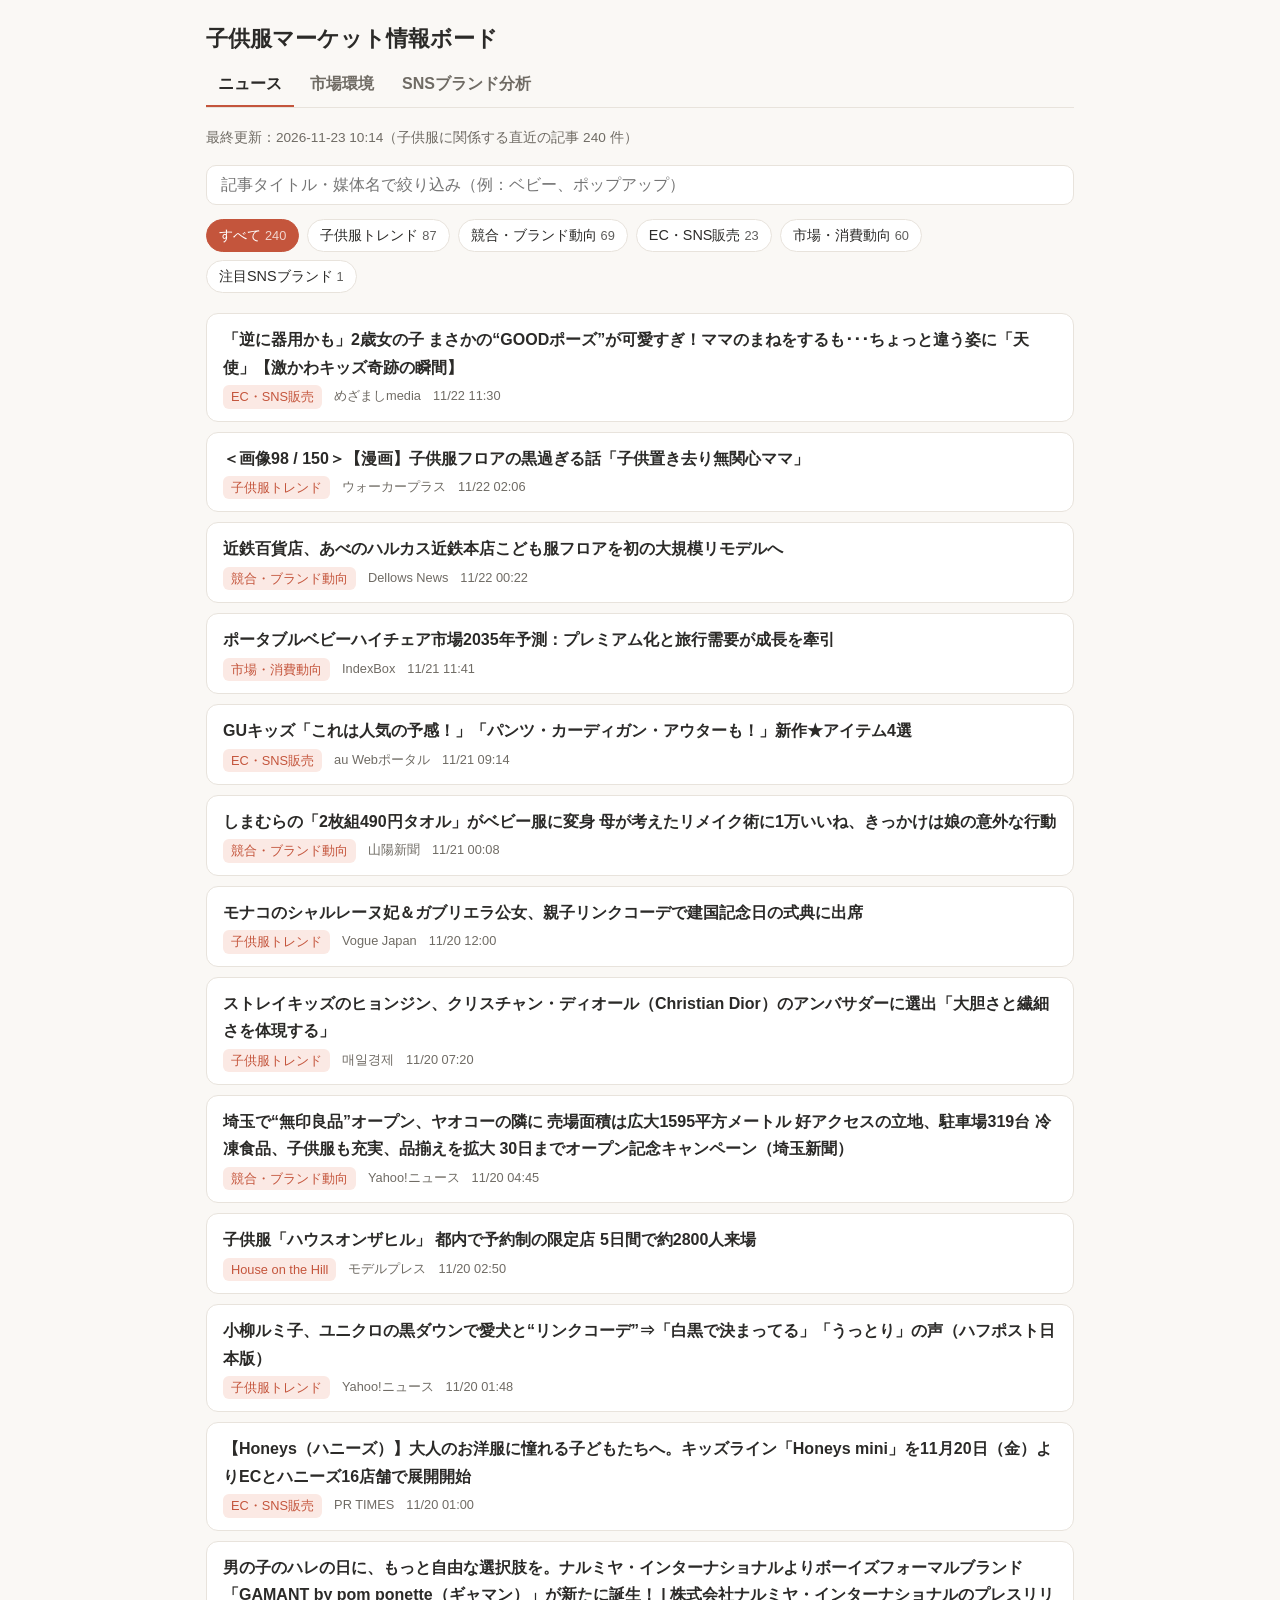
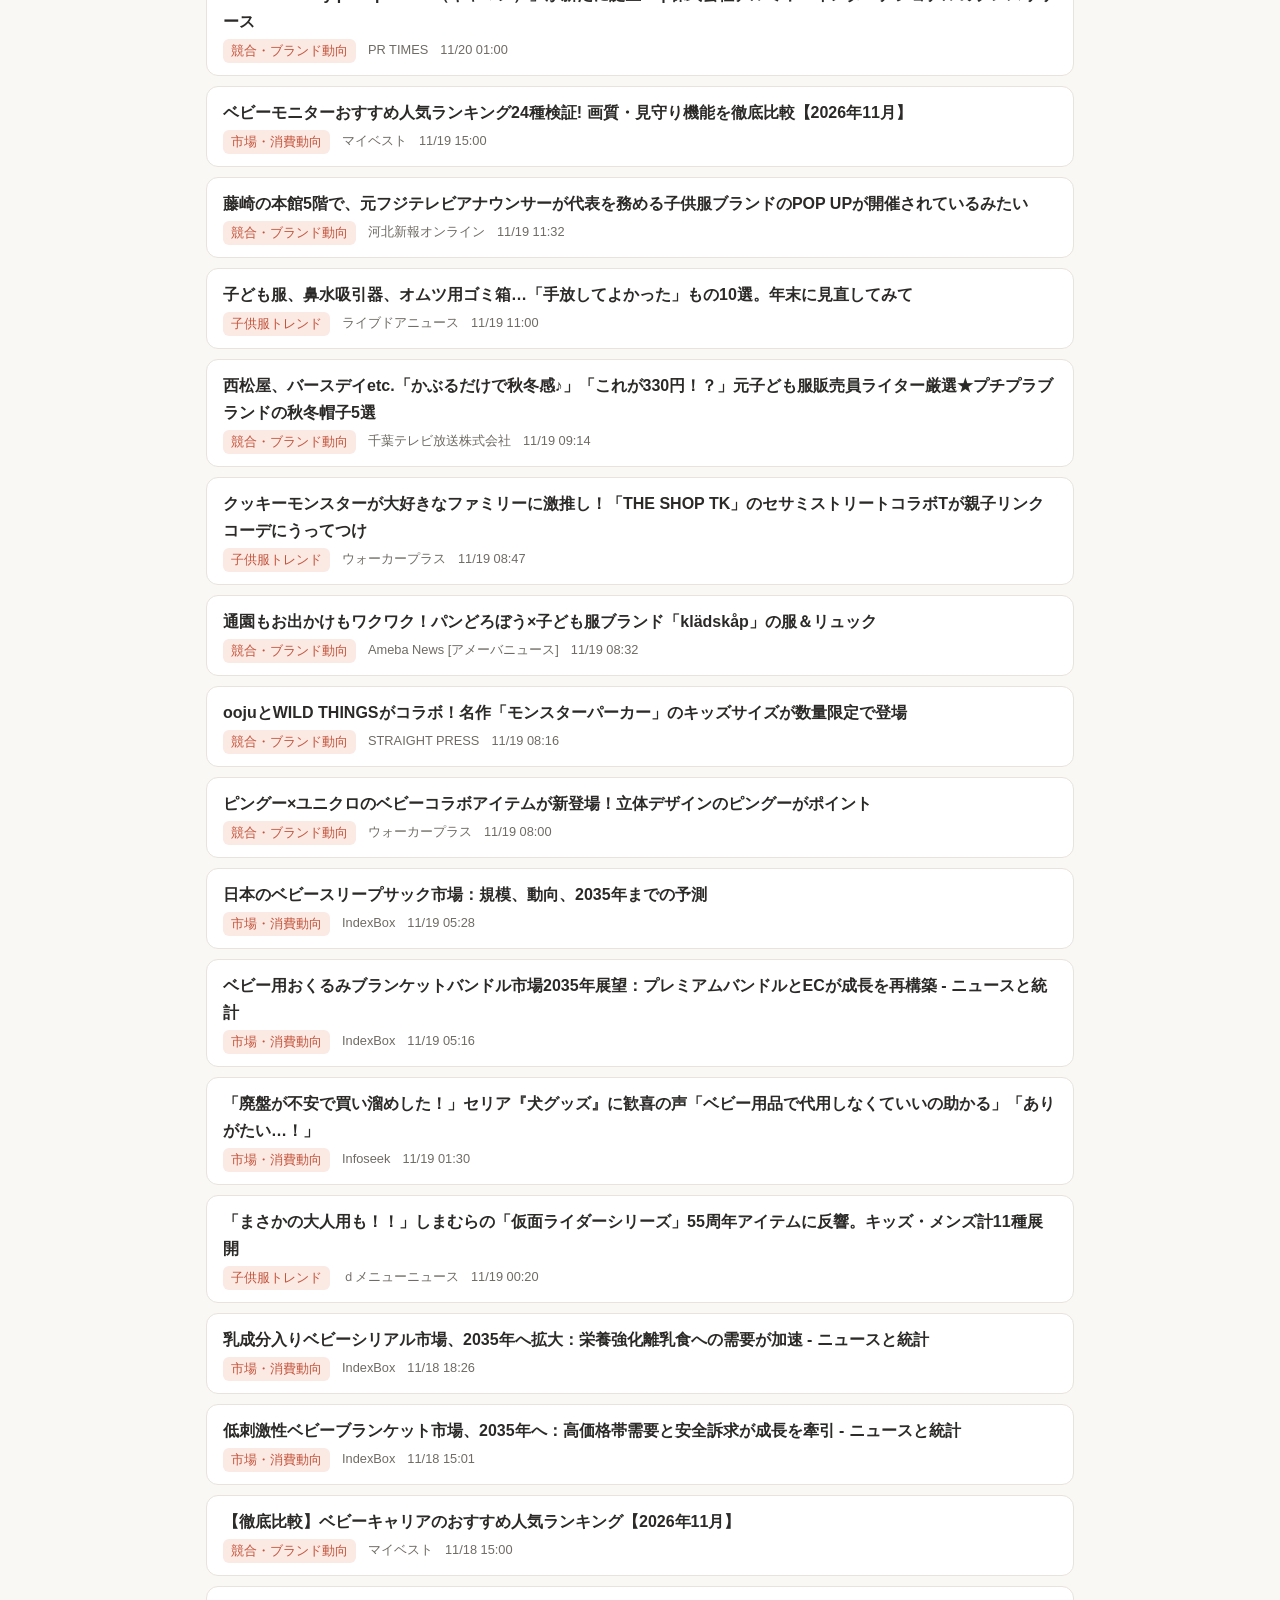
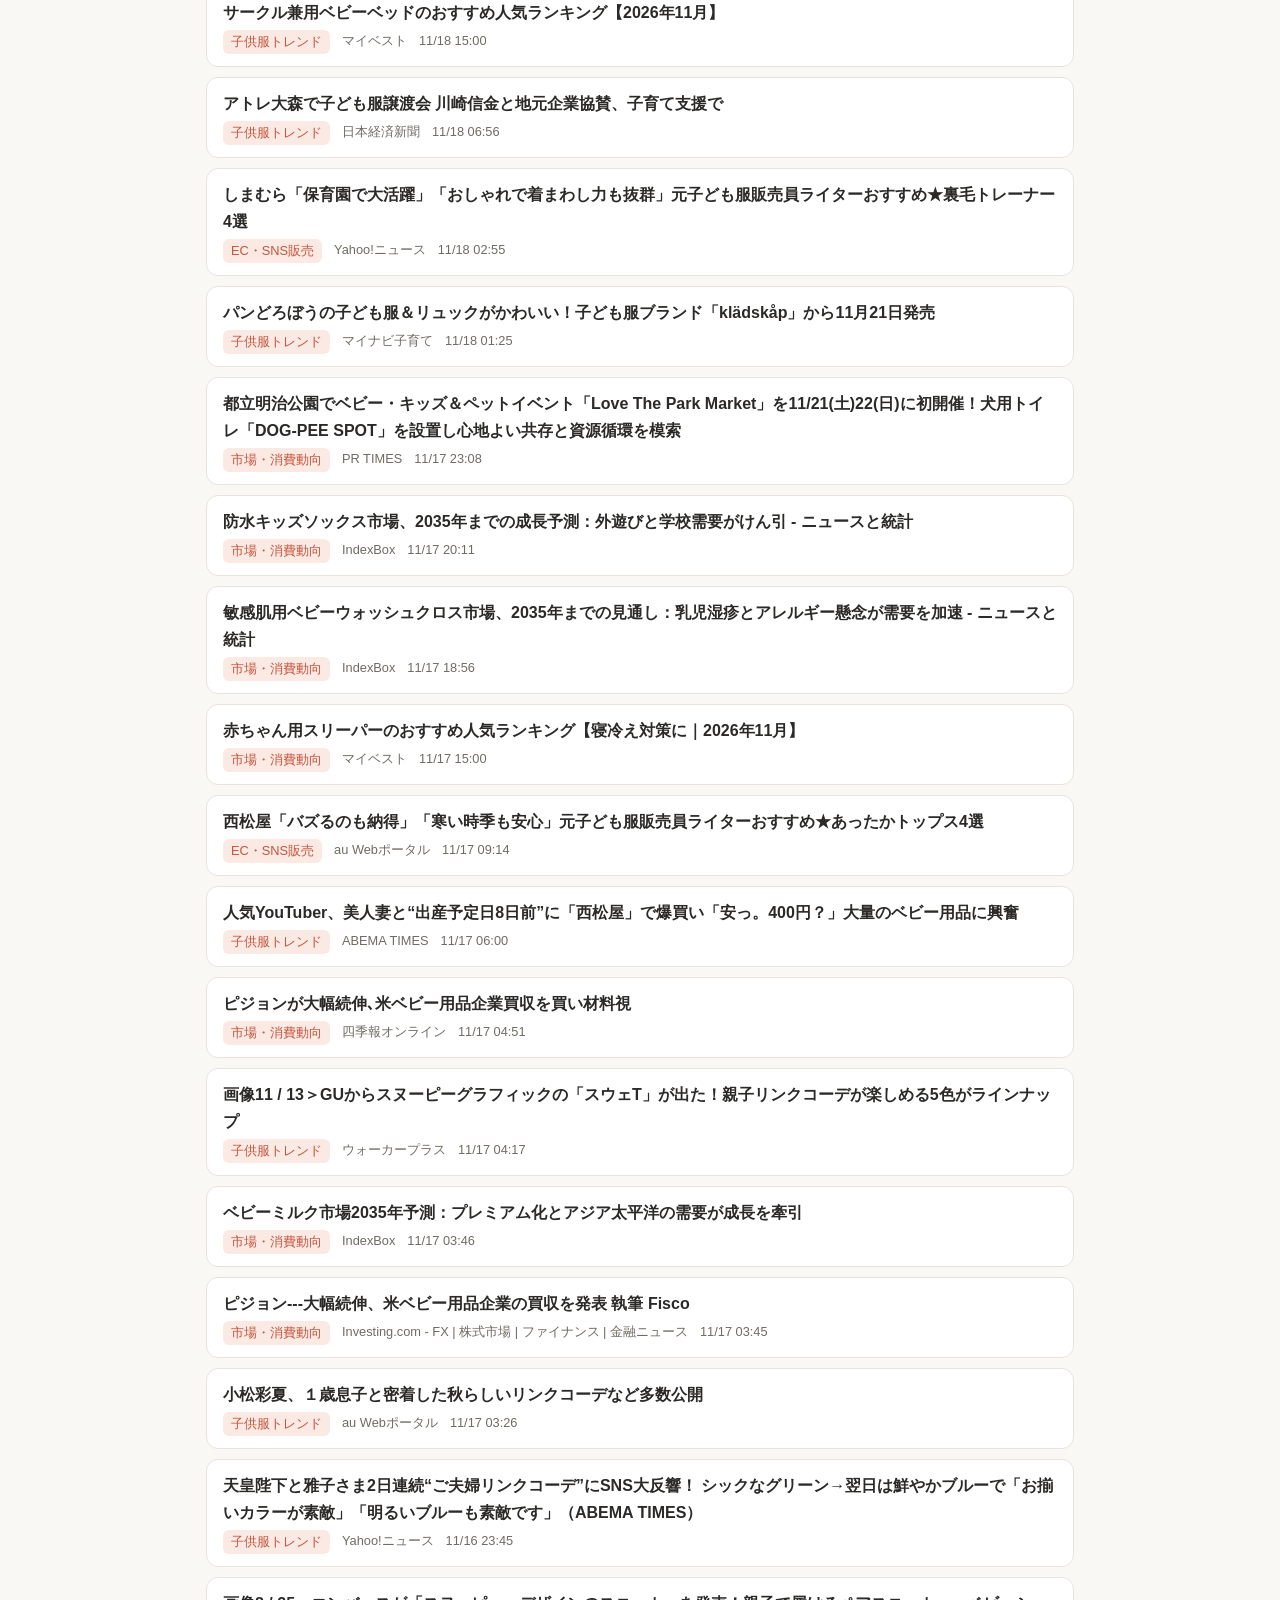
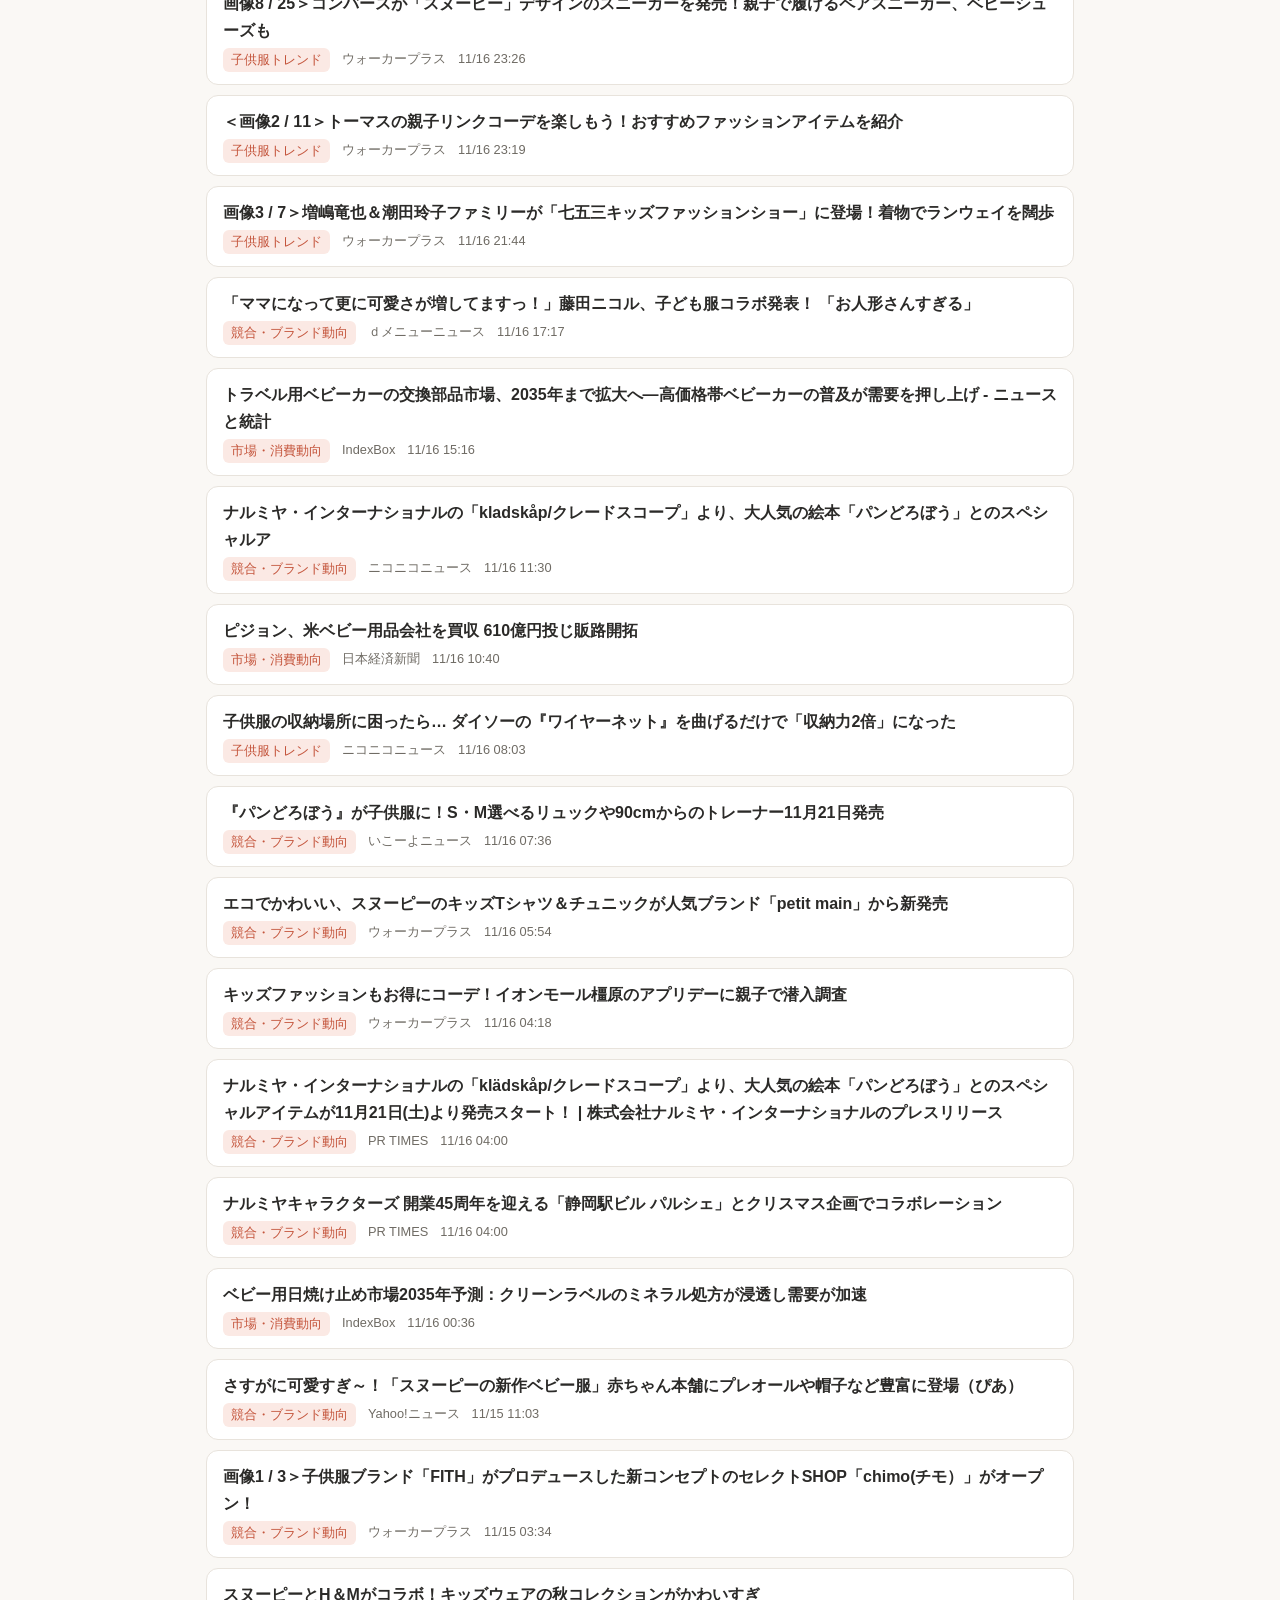
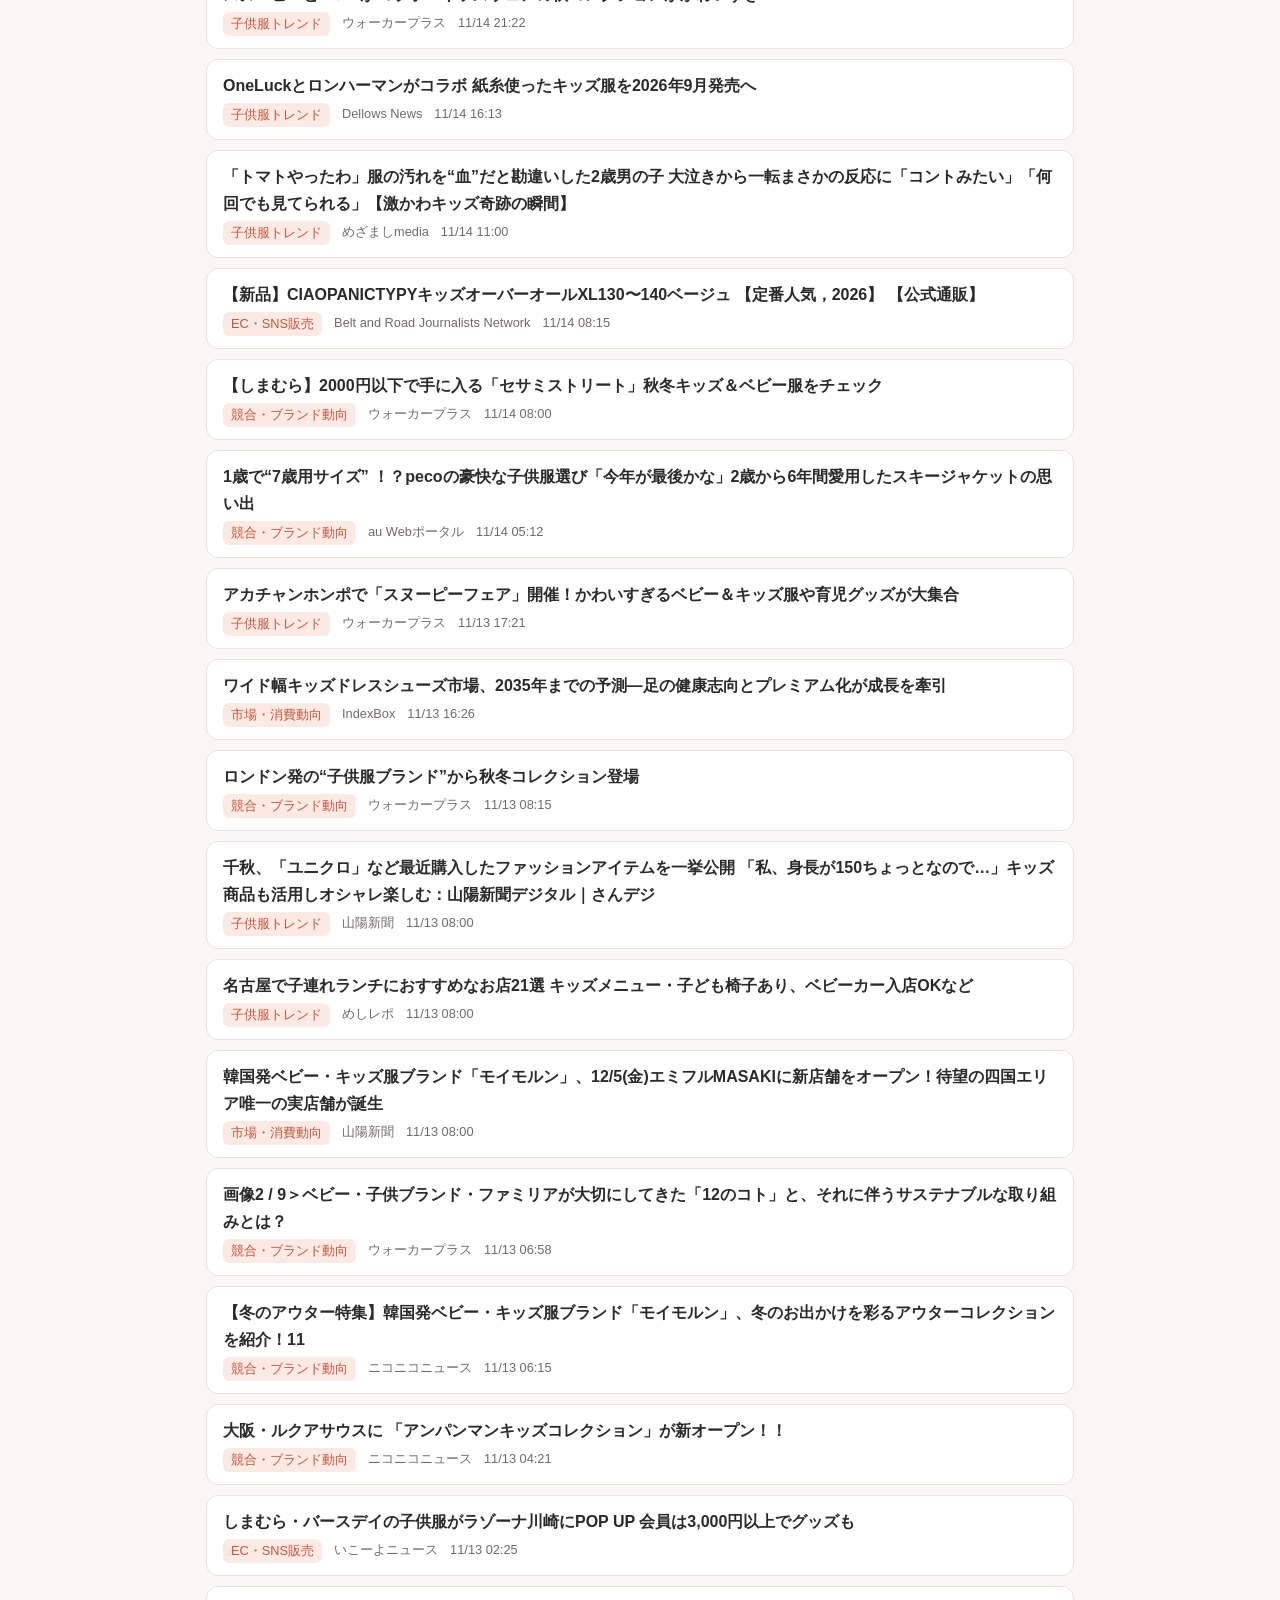
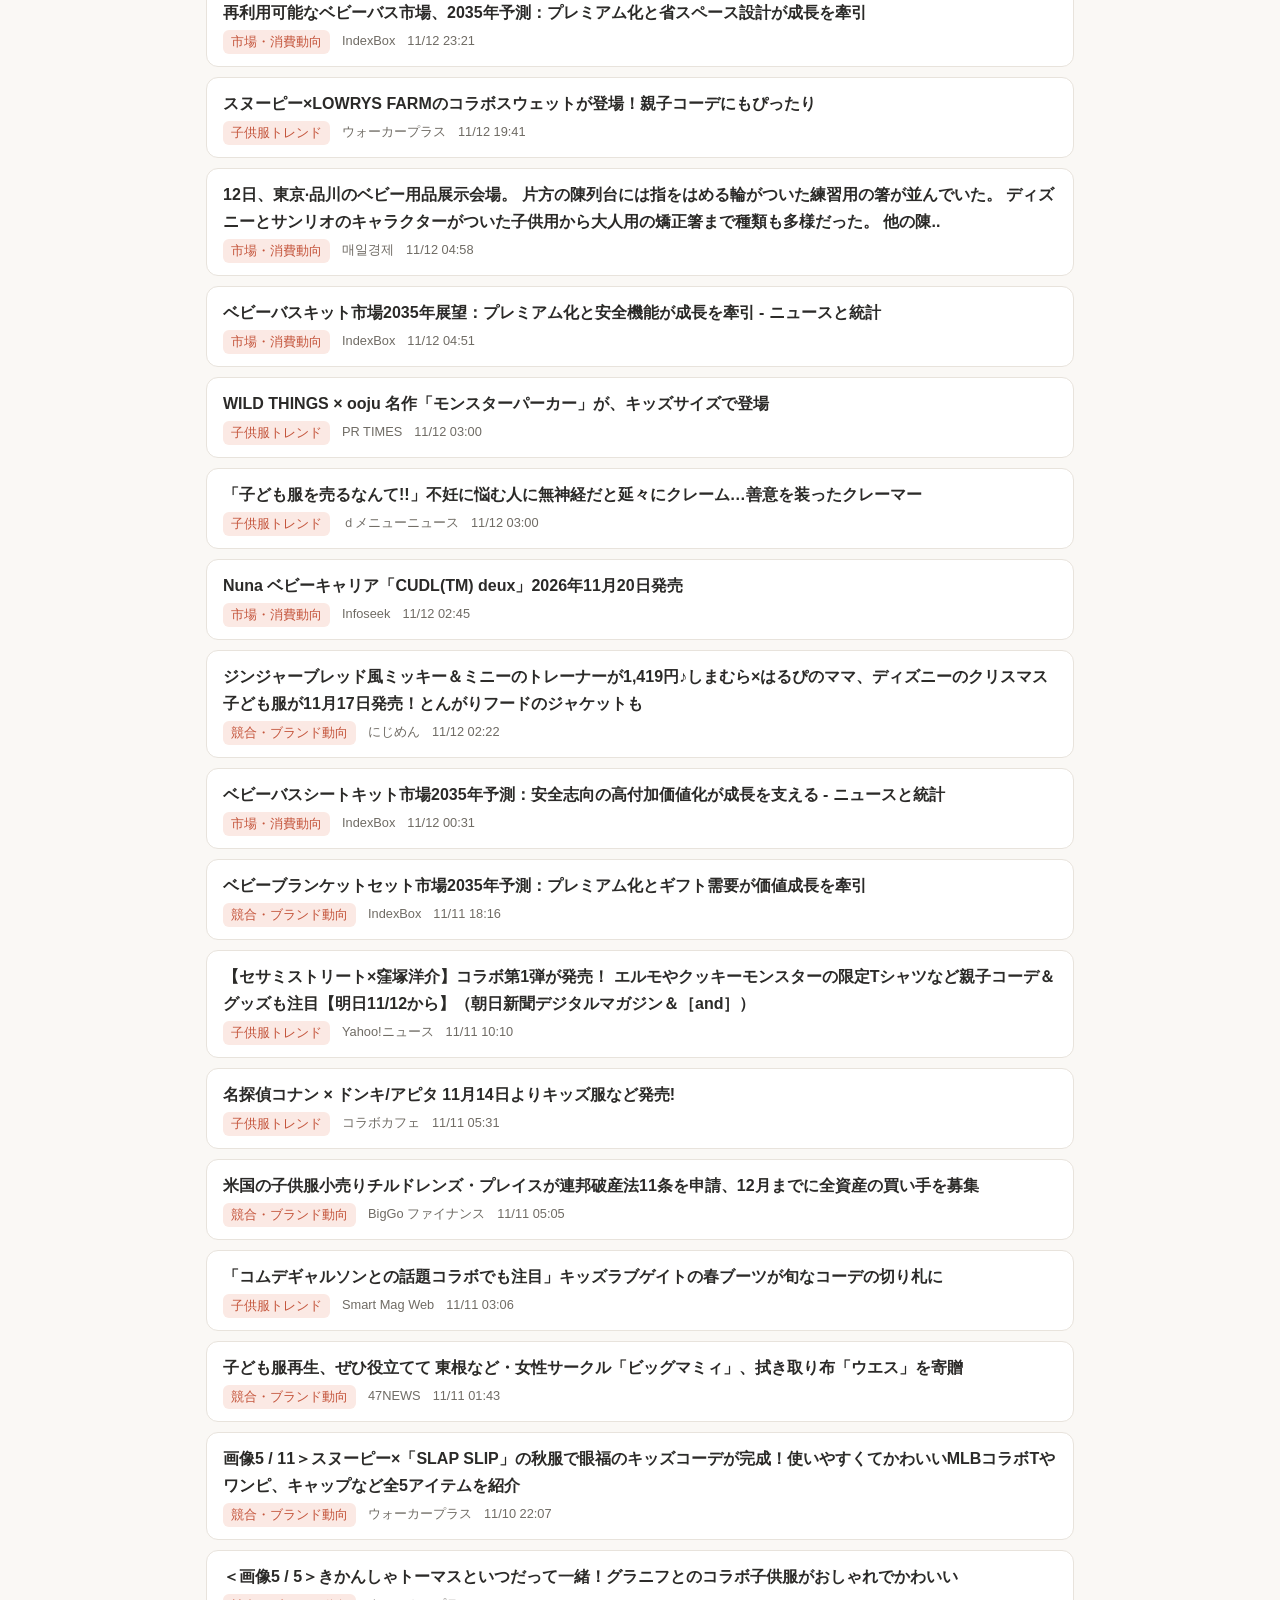
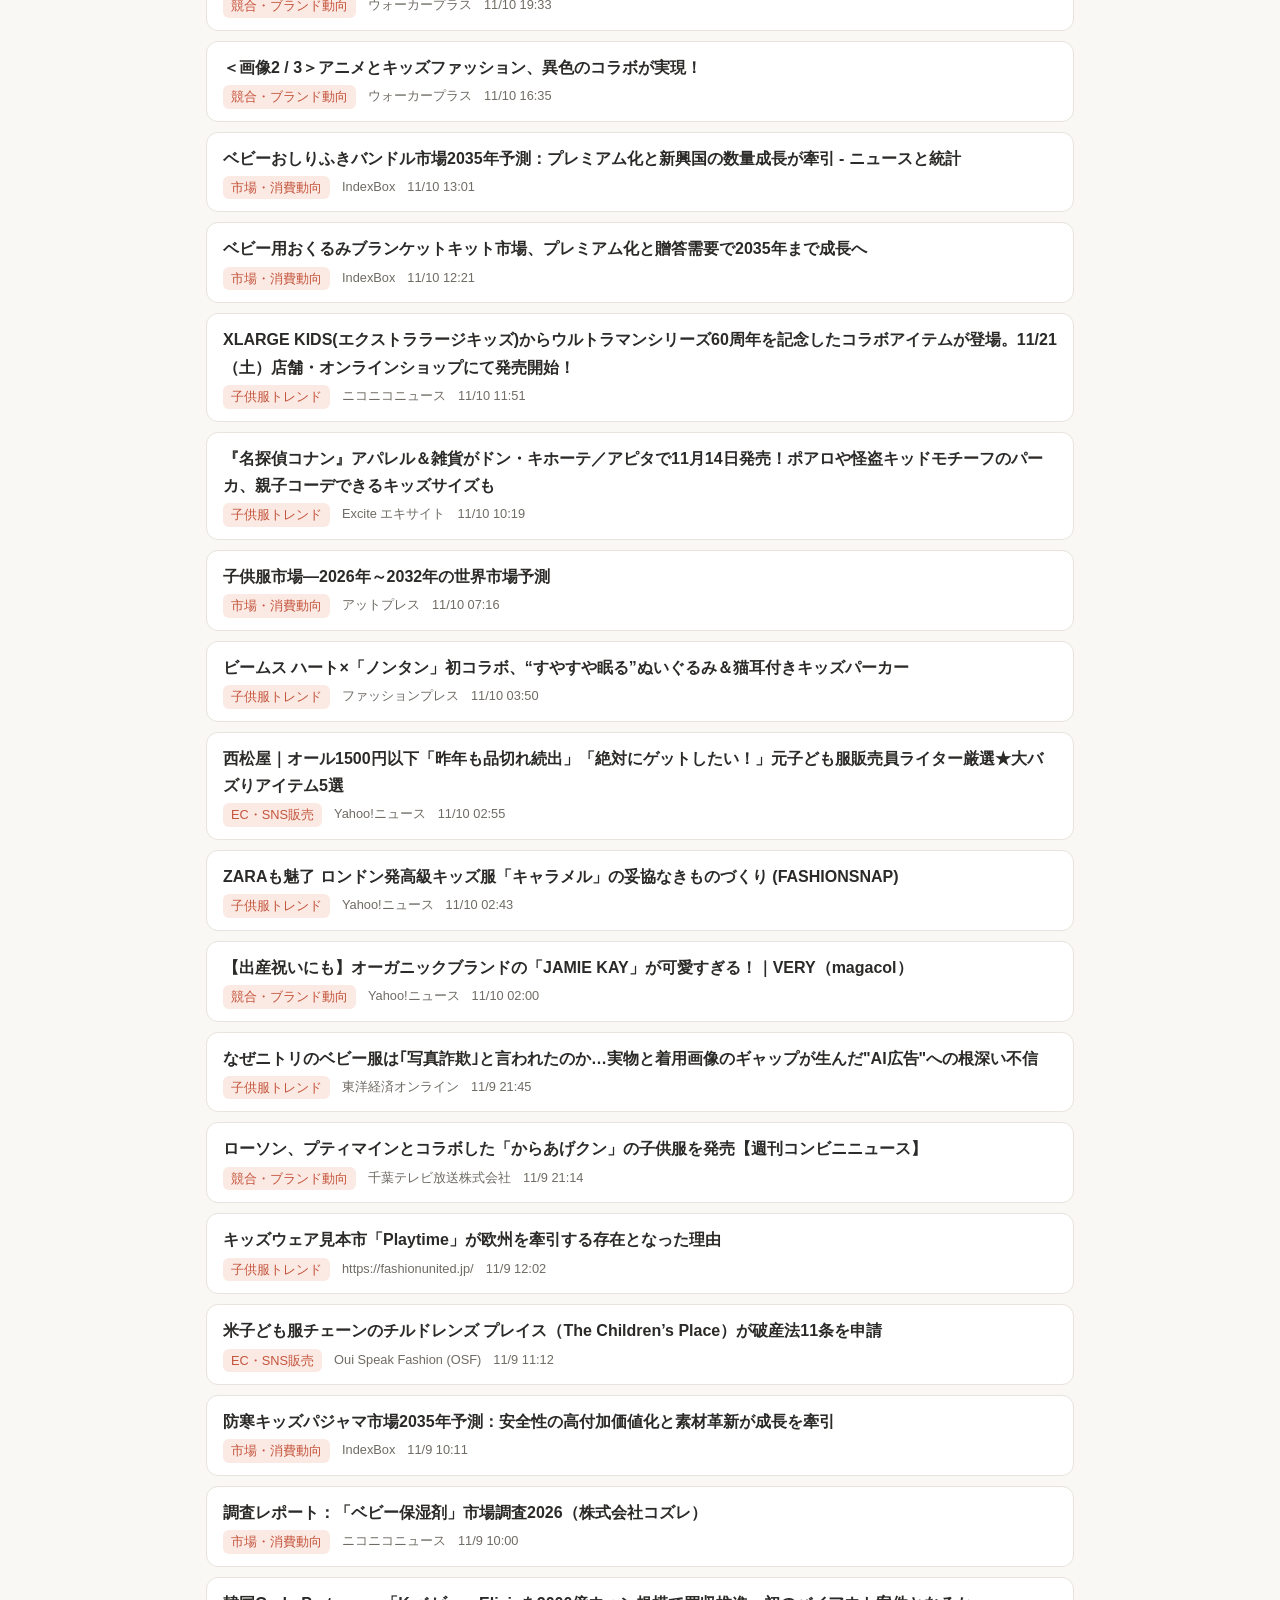
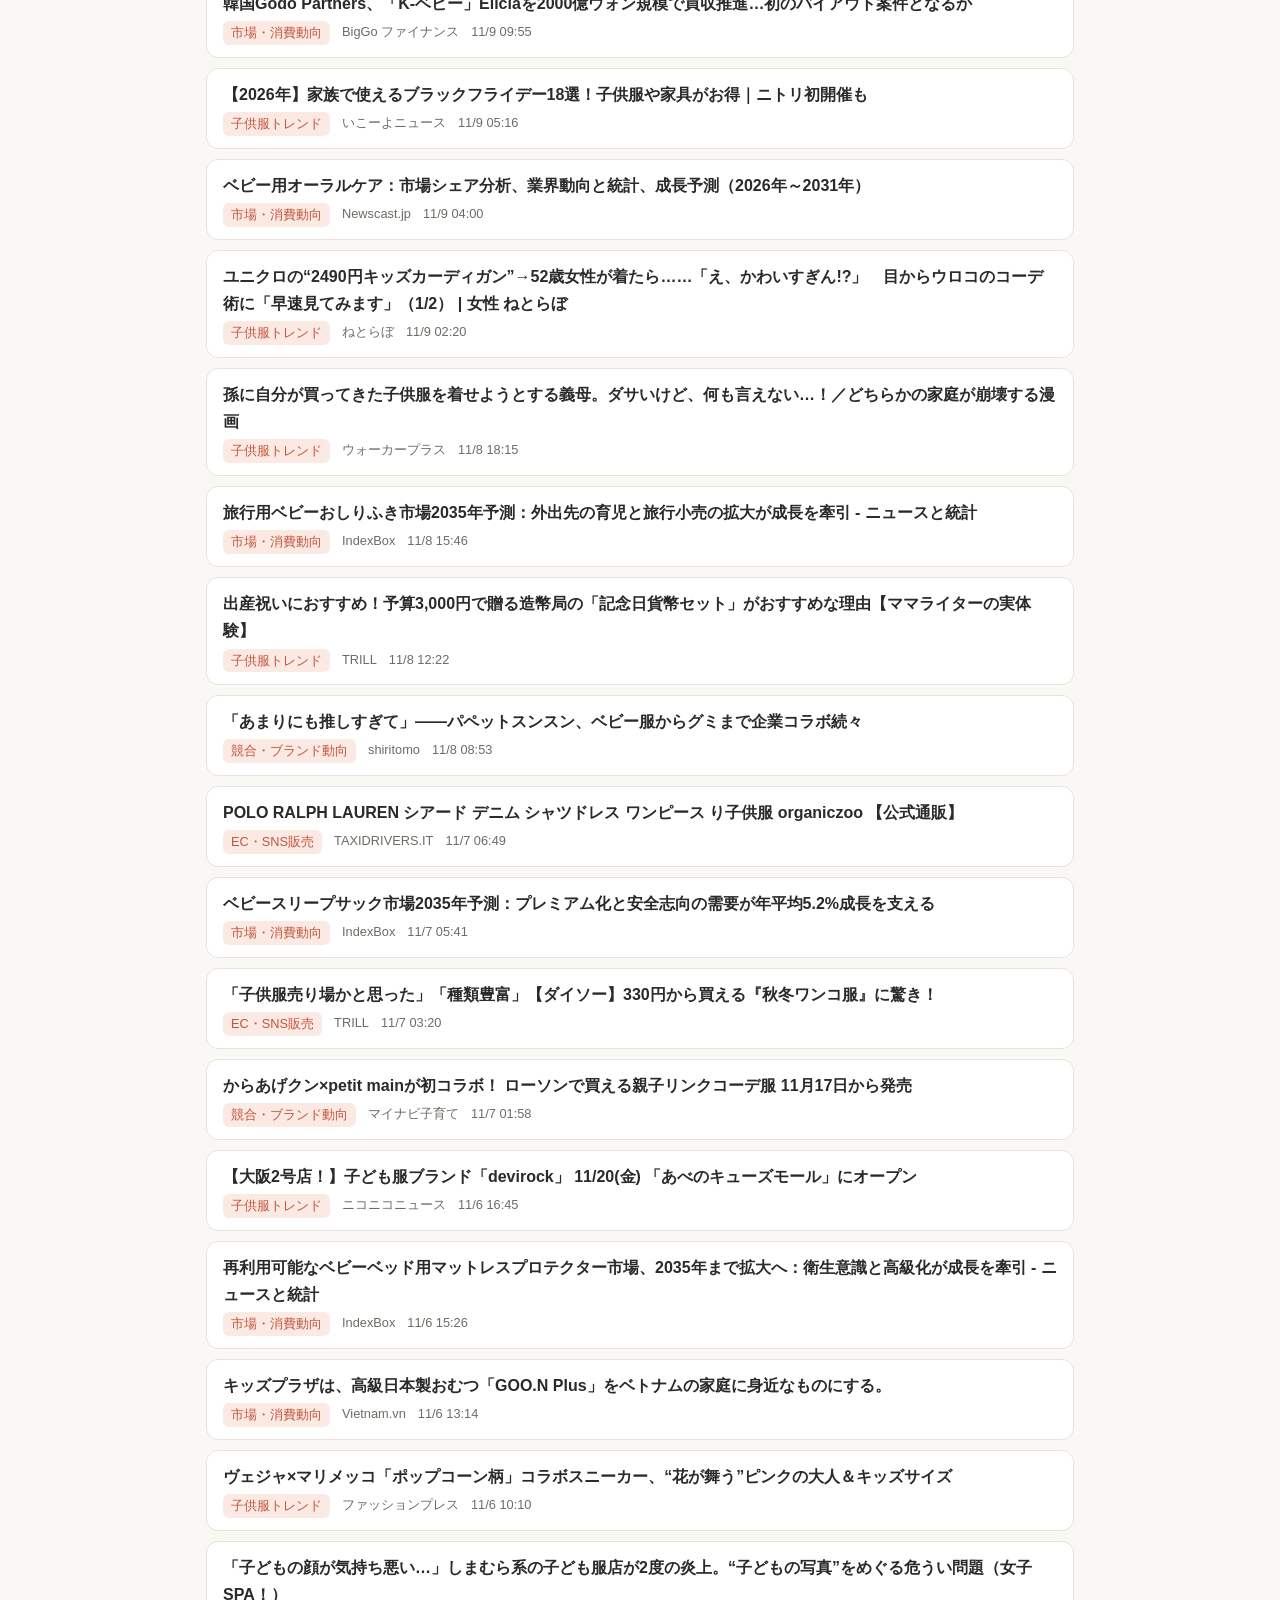
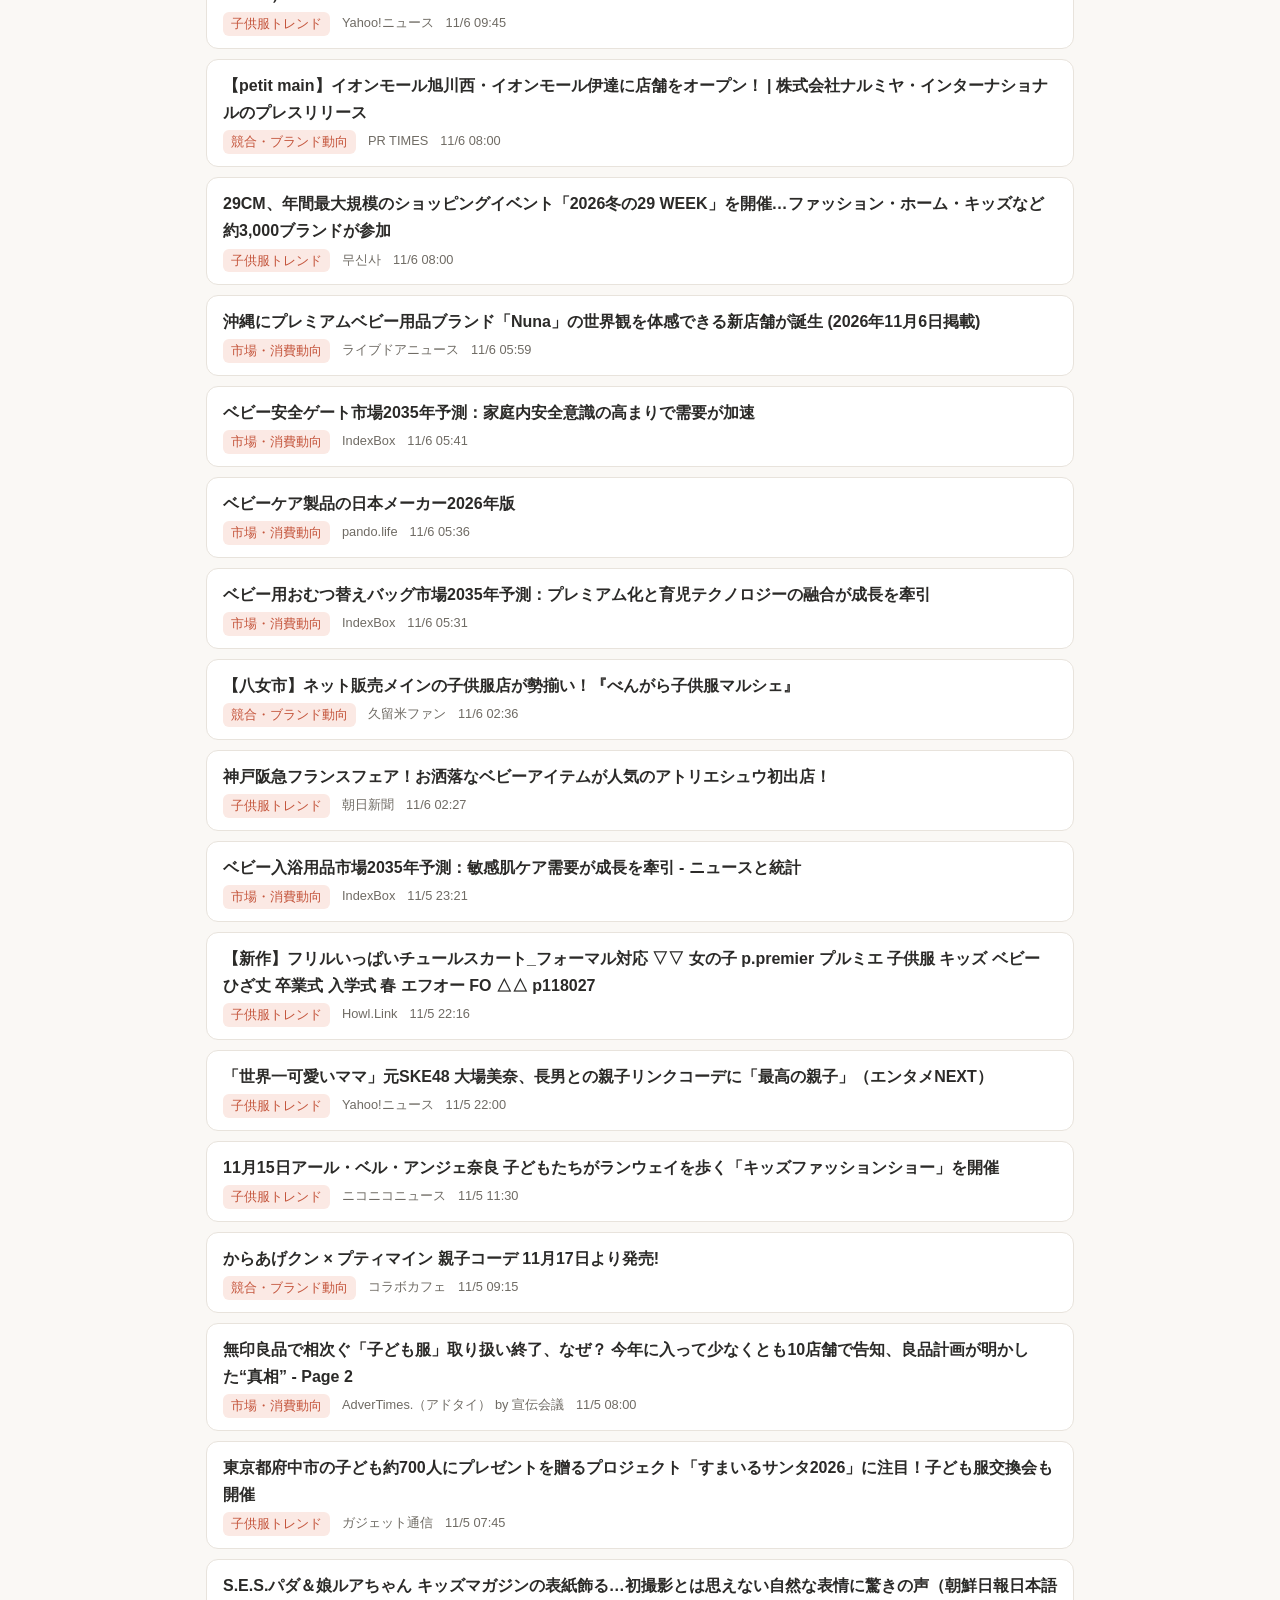
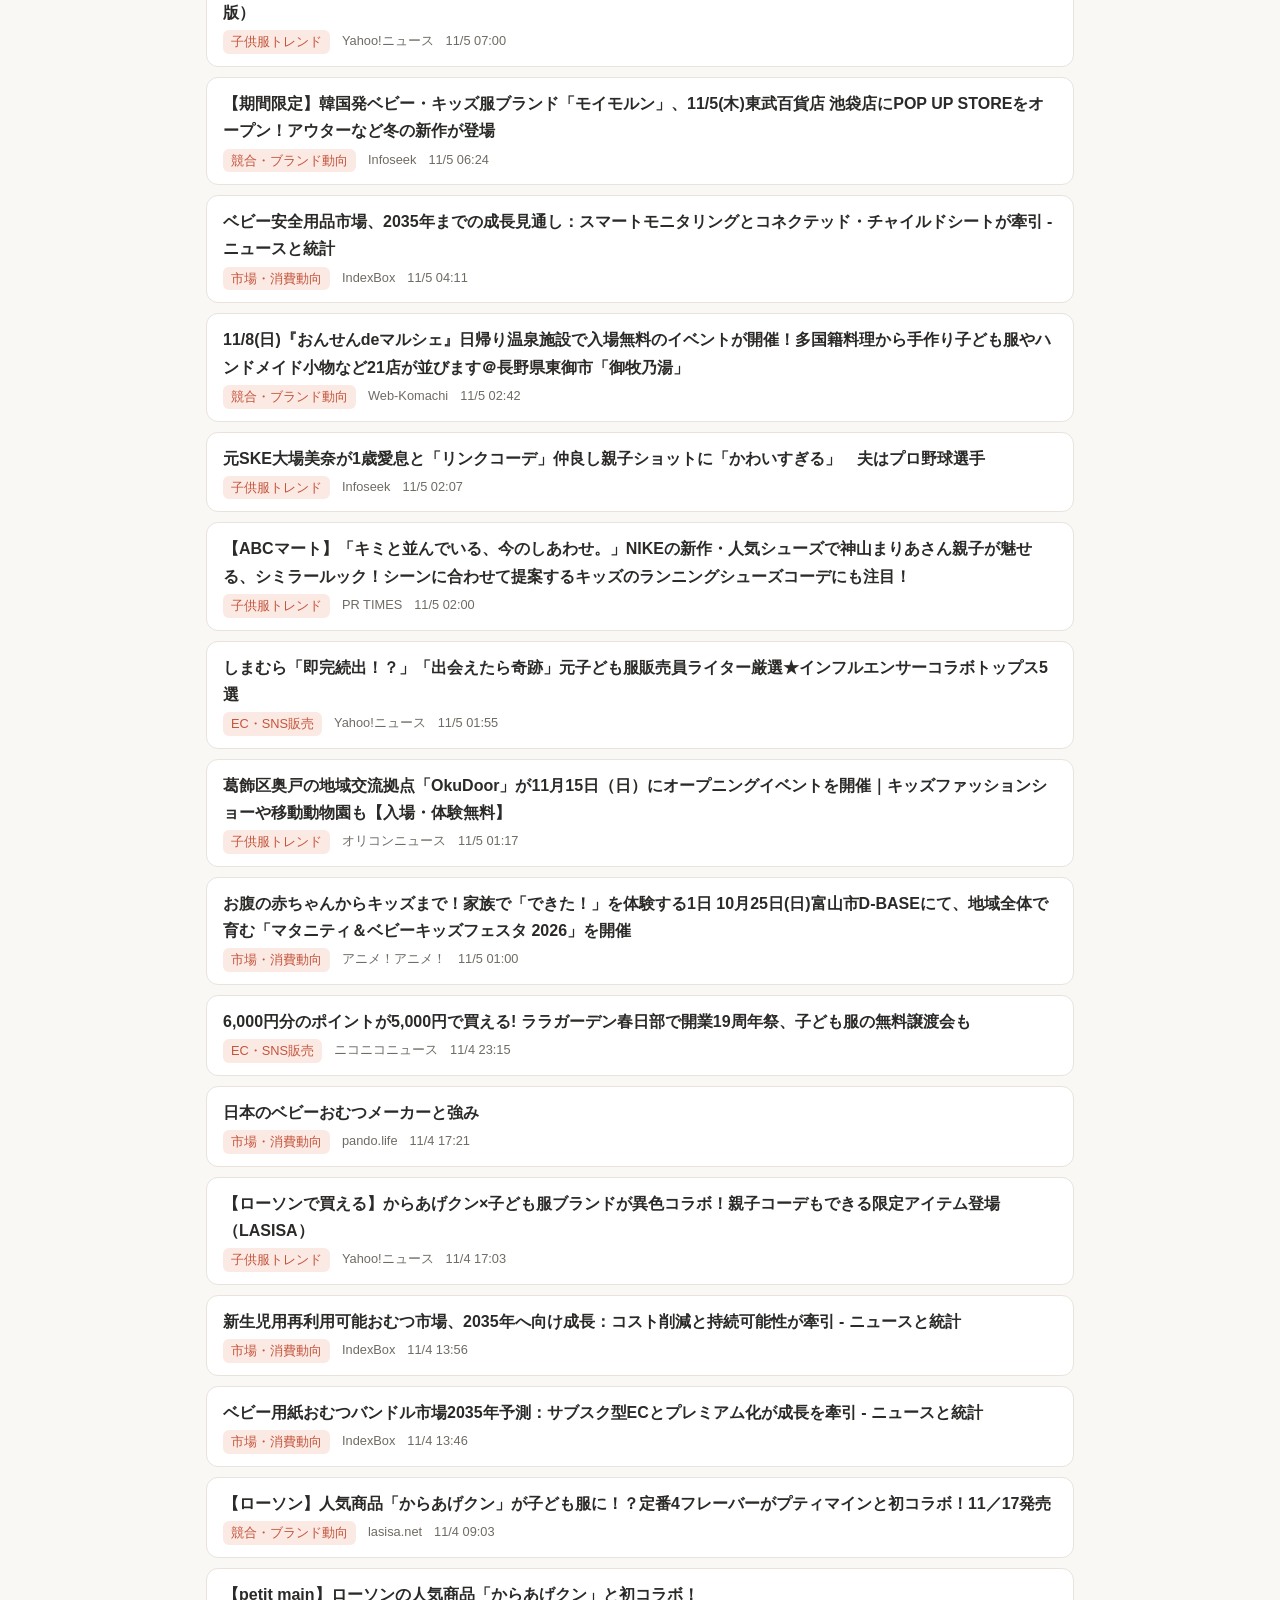
==== commit 3614377c: "ニュースを更新 2026-11-23 10:14" ====
--- a/docs/index.html
+++ b/docs/index.html
@@ -184,7 +184,7 @@
 }
 </script>
 <script>
-const DATA = {"updated": "2026-11-22 09:46", "categories": ["子供服トレンド", "競合・ブランド動向", "EC・SNS販売", "市場・消費動向", "注目SNSブランド"], "articles": [{"title": "ポータブルベビーハイチェア市場2035年予測：プレミアム化と旅行需要が成長を牽引", "link": "https://news.google.com/rss/articles/[base64]?oc=5", "source": "IndexBox", "published": "2026-11-21T20:41:04+09:00", "category": "市場・消費動向", "keyword": "ベビー用品 市場", "brand": null}, {"title": "GUキッズ「これは人気の予感！」「パンツ・カーディガン・アウターも！」新作★アイテム4選", "link": "https://news.google.com/rss/articles/CBMibkFVX3lxTE1ubWFoVE9ZUk1BbWNoYXlGd2VYQzBaakYwYTlYQk9zN0tfMUFPeWYzbnJ6S1AtYm5yaEcwcEhONHhINVNncFZINDNJb005MzNycDR3bmltQ19VN0NMYmt2ZXdoOFFCZURUaG5rc1Bn?oc=5", "source": "au Webポータル", "published": "2026-11-21T18:14:18+09:00", "category": "EC・SNS販売", "keyword": "子供服 Instagram", "brand": null}, {"title": "しまむらの「2枚組490円タオル」がベビー服に変身 母が考えたリメイク術に1万いいね、きっかけは娘の意外な行動", "link": "https://news.google.com/rss/articles/CBMiZ0FVX3lxTFBiQnhNTnpOYWdad0t3MGM2R29xamZOQ3I1bHFTZ0ZsaTd4TmUyZkZZZGhaQlQyckZka3dXN0k4ZC1SQ3gzUUpHcHNGaHhJUlR6R0JGdEw3bUJFczNyZGRjX0VUa1NoekE?oc=5", "source": "山陽新聞", "published": "2026-11-21T09:08:19+09:00", "category": "競合・ブランド動向", "keyword": "ベビー服 ブランド", "brand": null}, {"title": "モナコのシャルレーヌ妃＆ガブリエラ公女、親子リンクコーデで建国記念日の式典に出席", "link": "https://news.google.com/rss/articles/[base64]?oc=5", "source": "Vogue Japan", "published": "2026-11-20T21:00:00+09:00", "category": "子供服トレンド", "keyword": "親子コーデ", "brand": null}, {"title": "ストレイキッズのヒョンジン、クリスチャン・ディオール（Christian Dior）のアンバサダーに選出「大胆さと繊細さを体現する」", "link": "https://news.google.com/rss/articles/CBMiUEFVX3lxTFBVU0VUbUhHVDloM09EUXVWMVp1SERLOUttRGEyMU05eDJXYXRNaDhPUkNKRFUtZEk1TVh5eXJ6TzRTNXBOaUxPRkRZcU8tU2NP?oc=5", "source": "매일경제", "published": "2026-11-20T16:20:57+09:00", "category": "子供服トレンド", "keyword": "キッズファッション", "brand": null}, {"title": "埼玉で“無印良品”オープン、ヤオコーの隣に 売場面積は広大1595平方メートル 好アクセスの立地、駐車場319台 冷凍食品、子供服も充実、品揃えを拡大 30日までオープン記念キャンペーン（埼玉新聞）", "link": "https://news.google.com/rss/articles/CBMif0FVX3lxTE5vSV9fWVJuX1FULTB1aXdaSm5YY1pVRml4cTNMYnVkNkU1bG1QLWVrVmxidjJ2RjF3cWlSTVl5d0wtVlNkUE51NFpkTWZRc1k2X0JKR0N2a2xqN1l1cHFMNXpYZGlxNnlSTDkwbF9UU0NKVzBmb21PZXNHTlhSZVk?oc=5", "source": "Yahoo!ニュース", "published": "2026-11-20T13:45:14+09:00", "category": "競合・ブランド動向", "keyword": "子供服 出店", "brand": null}, {"title": "子供服「ハウスオンザヒル」 都内で予約制の限定店 5日間で約2800人来場", "link": "https://news.google.com/rss/articles/CBMiQ0FVX3lxTE15anBTVy1OaEVUSmRDMzNJY0pHQ1NjZGQtWDB0aWNubTZkdE1XZ1otMEtzM2MwLUp2MlhwN0wtSkREVVE?oc=5", "source": "モデルプレス", "published": "2026-11-20T11:50:39+09:00", "category": "注目SNSブランド", "keyword": "\"ハウスオンザヒル\" 子供服", "brand": "House on the Hill"}, {"title": "小柳ルミ子、ユニクロの黒ダウンで愛犬と“リンクコーデ”⇒「白黒で決まってる」「うっとり」の声（ハフポスト日本版）", "link": "https://news.google.com/rss/articles/CBMif0FVX3lxTFBHSXdKUlhVU04zd0pzZHliLVdHTmhFRDEyc3BXX1VjdXZqTjVubzROV0w1VnFjWEtfTXJ4Qzk4MThNdGZFSGIxVlROVWhsUzJKYVFBZXVESVBVZzUtSnp5M1JDMGhvMVE0Y3ZqMmM5dXNaSThtZVBSN1N3cGZuYXc?oc=5", "source": "Yahoo!ニュース", "published": "2026-11-20T10:48:09+09:00", "category": "子供服トレンド", "keyword": "親子コーデ", "brand": null}, {"title": "【Honeys（ハニーズ）】大人のお洋服に憧れる子どもたちへ。キッズライン「Honeys mini」を11月20日（金）よりECとハニーズ16店舗で展開開始", "link": "https://news.google.com/rss/articles/CBMiakFVX3lxTFBSUkg3REZBRjlQTVNLMENtZXFpZmhxbnotanlLOVdVeldiQzRnUGI2ZlZWV29FYmNFN2VqdEx1ZGYyQnNnWmNTeEpEcWVXMUJQRE5oUnIyanNKbVZvUmZkaFlsWXRYb1dsNEE?oc=5", "source": "PR TIMES", "published": "2026-11-20T10:00:03+09:00", "category": "EC・SNS販売", "keyword": "子供服 EC", "brand": null}, {"title": "男の子のハレの日に、もっと自由な選択肢を。ナルミヤ・インターナショナルよりボーイズフォーマルブランド「GAMANT by pom ponette（ギャマン）」が新たに誕生！ | 株式会社ナルミヤ・インターナショナルのプレスリリース", "link": "https://news.google.com/rss/articles/CBMiakFVX3lxTE5MMEpONjk4cmZLVUgya0NRTWp6OUZpck5xLWNoV280RW9QWXZ1NUpHUndFRThsQTZvM3BscGpuRnRsUUlhbVBaNTdVM0llN0pqRUFlMm5PSUdUZTNVN0ktaVpsRHVBenEyenc?oc=5", "source": "PR TIMES", "published": "2026-11-20T10:00:03+09:00", "category": "競合・ブランド動向", "keyword": "子供服ブランド", "brand": null}, {"title": "藤崎の本館5階で、元フジテレビアナウンサーが代表を務める子供服ブランドのPOP UPが開催されているみたい", "link": "https://news.google.com/rss/articles/CBMiYkFVX3lxTE1Rdk9wR1lFek1oRVo0YW1hYVBQVEJzRkR3MnN0b0JYdXJrZHhLd09uN2xGRXVmbm4yeXBMcVdsaWR2SEQzYUtMTk01X3Ewbm4xdjhKeXdha2pLdlF1OGNkeFpn?oc=5", "source": "河北新報オンライン", "published": "2026-11-19T20:32:28+09:00", "category": "競合・ブランド動向", "keyword": "子供服ブランド", "brand": null}, {"title": "子ども服、鼻水吸引器、オムツ用ゴミ箱…「手放してよかった」もの10選。年末に見直してみて", "link": "https://news.google.com/rss/articles/CBMiX0FVX3lxTE9Cc3cySmNYdTZULWlGeVZsdnhPdExBM05iQnB3MUV5QV92a0FmdFFwQ1dUQVlJaWUxNWRibHZVVlZ5VzNma0FDTmdHX0NYemdUcU40Y19GaUs2RS1qbnNv?oc=5", "source": "ライブドアニュース", "published": "2026-11-19T20:00:00+09:00", "category": "子供服トレンド", "keyword": "子供服 新作", "brand": null}, {"title": "ピングー×ユニクロのベビーコラボアイテムが新登場！立体デザインのピングーがポイント", "link": "https://news.google.com/rss/articles/[base64]?oc=5", "source": "ウォーカープラス", "published": "2026-11-19T19:03:29+09:00", "category": "競合・ブランド動向", "keyword": "子供服 コラボ", "brand": null}, {"title": "西松屋、バースデイetc.「かぶるだけで秋冬感♪」「これが330円！？」元子ども服販売員ライター厳選★プチプラブランドの秋冬帽子5選", "link": "https://news.google.com/rss/articles/CBMiX0FVX3lxTFBPNzlwV3JROW5iWXl1RUl6Y2NwRDc4RWJWS2VvMG5PSmFxWjFLdkJUTVRadGk0WHpWTzBXUXM1aElITlBmeWxNWE9iQnBaTF9WeFJNNWZkMnBpWjRZVEI4?oc=5", "source": "千葉テレビ放送株式会社", "published": "2026-11-19T18:14:20+09:00", "category": "競合・ブランド動向", "keyword": "子供服ブランド", "brand": null}, {"title": "通園もお出かけもワクワク！パンどろぼう×子ども服ブランド「klädskåp」の服＆リュック", "link": "https://news.google.com/rss/articles/CBMiWEFVX3lxTE9sUEFVc0Y1TWxhWHlHQ2Vldko4RXFfcmN1VTJjODhtWEdsejE2aUNDNVdhZS1ta2dUSE1WM1hOOFFxQ09xc09YQl9HaG1yRVFEM21OcWdfa0Q?oc=5", "source": "Ameba News [アメーバニュース]", "published": "2026-11-19T17:32:03+09:00", "category": "競合・ブランド動向", "keyword": "子供服 コラボ", "brand": null}, {"title": "oojuとWILD THINGSがコラボ！名作「モンスターパーカー」のキッズサイズが数量限定で登場", "link": "https://news.google.com/rss/articles/CBMiU0FVX3lxTE5FTzl3UU9yeV9lUG1LVjY0eVBLTmpPcWV6Sy1oNWhJZ3ZvamMzMU40M3BKa2UtRFlfZ3otaWNxbWxla0c2OTc3V0hEd2hPN2Z4bV9v?oc=5", "source": "STRAIGHT PRESS", "published": "2026-11-19T17:16:12+09:00", "category": "競合・ブランド動向", "keyword": "子供服 コラボ", "brand": null}, {"title": "日本のベビースリープサック市場：規模、動向、2035年までの予測", "link": "https://news.google.com/rss/articles/[base64]?oc=5", "source": "IndexBox", "published": "2026-11-19T14:28:14+09:00", "category": "市場・消費動向", "keyword": "ベビー用品 市場", "brand": null}, {"title": "ベビー用おくるみブランケットバンドル市場2035年展望：プレミアムバンドルとECが成長を再構築 - ニュースと統計", "link": "https://news.google.com/rss/articles/[base64]?oc=5", "source": "IndexBox", "published": "2026-11-19T14:16:04+09:00", "category": "市場・消費動向", "keyword": "ベビー用品 市場", "brand": null}, {"title": "「まさかの大人用も！！」しまむらの「仮面ライダーシリーズ」55周年アイテムに反響。キッズ・メンズ計11種展開", "link": "https://news.google.com/rss/articles/[base64]?oc=5", "source": "ｄメニューニュース", "published": "2026-11-19T09:20:00+09:00", "category": "子供服トレンド", "keyword": "キッズファッション", "brand": null}, {"title": "乳成分入りベビーシリアル市場、2035年へ拡大：栄養強化離乳食への需要が加速 - ニュースと統計", "link": "https://news.google.com/rss/articles/[base64]?oc=5", "source": "IndexBox", "published": "2026-11-19T03:26:04+09:00", "category": "市場・消費動向", "keyword": "ベビー用品 市場", "brand": null}, {"title": "低刺激性ベビーブランケット市場、2035年へ：高価格帯需要と安全訴求が成長を牽引 - ニュースと統計", "link": "https://news.google.com/rss/articles/[base64]?oc=5", "source": "IndexBox", "published": "2026-11-19T00:01:05+09:00", "category": "市場・消費動向", "keyword": "ベビー用品 市場", "brand": null}, {"title": "【徹底比較】ベビーキャリアのおすすめ人気ランキング【2026年11月】", "link": "https://news.google.com/rss/articles/CBMiPEFVX3lxTFBWZ3JCajEwSUc4cG55akx5eERlMnlSZWt4THFpUWc1NlVtLXVTZS1vOS1WNEpGcTBEMVdCXw?oc=5", "source": "マイベスト", "published": "2026-11-19T00:00:00+09:00", "category": "競合・ブランド動向", "keyword": "ベビー服 ブランド", "brand": null}, {"title": "しまむら「保育園で大活躍」「おしゃれで着まわし力も抜群」元子ども服販売員ライターおすすめ★裏毛トレーナー4選", "link": "https://news.google.com/rss/articles/CBMif0FVX3lxTE8xSHpkc1FRVmNIMlgxRVVIXzN5QUJIMld6M2JUOVRaa1VjQzk5SjVPSDZKSDZMenF2UEd2b2huemYyNlZLdXkxQ3p2TXR5YWZ3Yk5ncmxUb2RaWUVweHk3YXJ1Ukk4bG9MQi0wUzZXWmpjUlNiYngtUlNob0lNOFk?oc=5", "source": "Yahoo!ニュース", "published": "2026-11-18T11:55:00+09:00", "category": "EC・SNS販売", "keyword": "子供服 インフルエンサー", "brand": null}, {"title": "パンどろぼうの子ども服＆リュックがかわいい！子ども服ブランド「klädskåp」から11月21日発売", "link": "https://news.google.com/rss/articles/CBMiU0FVX3lxTFBRQU5wa3VJRklkbFpHeDAxR3REYjQxRkQ0Sk04X0w4dmhKck9XdUZGMnY1NVZNeDN3cXFvRWFsbG1vX21tS2FRclNvSmlYZjVHc3FZ?oc=5", "source": "マイナビ子育て", "published": "2026-11-18T10:25:00+09:00", "category": "子供服トレンド", "keyword": "子供服 新作", "brand": null}, {"title": "都立明治公園でベビー・キッズ＆ペットイベント「Love The Park Market」を11/21(土)22(日)に初開催！犬用トイレ「DOG-PEE SPOT」を設置し心地よい共存と資源循環を模索", "link": "https://news.google.com/rss/articles/CBMiakFVX3lxTE1IakRYWjVjWU1DVXFLVUtJMERUX0xrWkpJeHd6NXNobjVlcW1reG13NlRtMmZTWGJrWWd1SC1UWVQ5QzlDQkZ5Nk1FMmdWeVAzcklFTnJNU1B0dTNUZU9jMWxQdnJLZGJhRlE?oc=5", "source": "PR TIMES", "published": "2026-11-18T08:08:49+09:00", "category": "市場・消費動向", "keyword": "ベビー・こども服 市場規模", "brand": null}, {"title": "防水キッズソックス市場、2035年までの成長予測：外遊びと学校需要がけん引 - ニュースと統計", "link": "https://news.google.com/rss/articles/[base64]?oc=5", "source": "IndexBox", "published": "2026-11-18T05:11:04+09:00", "category": "市場・消費動向", "keyword": "ベビー用品 市場", "brand": null}, {"title": "敏感肌用ベビーウォッシュクロス市場、2035年までの見通し：乳児湿疹とアレルギー懸念が需要を加速 - ニュースと統計", "link": "https://news.google.com/rss/articles/[base64]?oc=5", "source": "IndexBox", "published": "2026-11-18T03:56:04+09:00", "category": "市場・消費動向", "keyword": "ベビー用品 市場", "brand": null}, {"title": "赤ちゃん用スリーパーのおすすめ人気ランキング【寝冷え対策に｜2026年11月】", "link": "https://news.google.com/rss/articles/CBMiPEFVX3lxTFB0V2JPLTJOaHdTYWc1dlBTOUFoZXJtZkFKeWdJSjJjZVNaN0ZZTHZuUi1yOXBwYS05SHI4Wg?oc=5", "source": "マイベスト", "published": "2026-11-18T00:00:00+09:00", "category": "市場・消費動向", "keyword": "ベビー用品 市場", "brand": null}, {"title": "西松屋「バズるのも納得」「寒い時季も安心」元子ども服販売員ライターおすすめ★あったかトップス4選", "link": "https://news.google.com/rss/articles/CBMibkFVX3lxTFBCY1VWV2FsRWxXSVd0RUNYOEJGak5LVlVXMEc3d2xiaDNlQU9JeUI2UE05LWh4dFBrdFRack9fbUJYcVdjTUlpbVJNOXZRazhjWTZBRmJsU0VqZ0hNM1RJa0hDcDhPeWM5NldrdjR3?oc=5", "source": "au Webポータル", "published": "2026-11-17T18:14:29+09:00", "category": "EC・SNS販売", "keyword": "子供服 Instagram", "brand": null}, {"title": "人気YouTuber、美人妻と“出産予定日8日前”に「西松屋」で爆買い「安っ。400円？」大量のベビー用品に興奮", "link": "https://news.google.com/rss/articles/CBMiVEFVX3lxTFBBRWVpc1VPYnZlb01Md0Fyc3NiN3BzZmlrVzNOek5WbE9nZnp2clF5OGRTY1FrcFBuRWNKODVsOVQ1OUtwWmdJSG44NXY0RlJDcmxfYw?oc=5", "source": "ABEMA TIMES", "published": "2026-11-17T15:00:00+09:00", "category": "子供服トレンド", "keyword": "ベビー服 人気", "brand": null}, {"title": "ピジョンが大幅続伸､米ベビー用品企業買収を買い材料視", "link": "https://news.google.com/rss/articles/CBMiV0FVX3lxTE9YSjlDM3JOOWF0ZnExanVqbkF0RjNQYll1SkFXd2MzM1NQdXN3MVlueHJ6NjBzeWNodGpuaUhXWXIzZHZadW1lNk1sODI1emFfTkg5djA5RQ?oc=5", "source": "四季報オンライン", "published": "2026-11-17T13:51:08+09:00", "category": "市場・消費動向", "keyword": "ベビー用品 市場", "brand": null}, {"title": "画像11 / 13＞GUからスヌーピーグラフィックの「スウェT」が出た！親子リンクコーデが楽しめる5色がラインナップ", "link": "https://news.google.com/rss/articles/CBMibkFVX3lxTE1DbzJrTzdIV3Exd2gwcm12U1hNcEZLbVctY1pTVlZFU09pWlNTYmV3ZzN2NjZiUVFDUjVJWkYwOXNOTUtCcjFxWVYzWXJuY0dwNVVBTWdBUWt5al8xMk9ybTdOcjdKVlJoT3V5eHhn?oc=5", "source": "ウォーカープラス", "published": "2026-11-17T13:17:55+09:00", "category": "子供服トレンド", "keyword": "親子コーデ", "brand": null}, {"title": "ベビーミルク市場2035年予測：プレミアム化とアジア太平洋の需要が成長を牽引", "link": "https://news.google.com/rss/articles/[base64]?oc=5", "source": "IndexBox", "published": "2026-11-17T12:46:05+09:00", "category": "市場・消費動向", "keyword": "ベビー用品 市場", "brand": null}, {"title": "ピジョン---大幅続伸、米ベビー用品企業の買収を発表 執筆 Fisco", "link": "https://news.google.com/rss/articles/CBMicEFVX3lxTE95T1JmbjVnNUlYNjFZUmxpb01ON0ozZ1lMNGpUYU9ZX3NhRnFPNWhvSEEwYjV5ekppQVhqd3pWb2tTUkF2TFhmc0dIX01mVnRvX24tYzNFMHVVSnBUVDVFR2t0NXU0d2ctSkFjWXc2TmM?oc=5", "source": "Investing.com - FX | 株式市場 | ファイナンス | 金融ニュース", "published": "2026-11-17T12:45:00+09:00", "category": "市場・消費動向", "keyword": "ベビー用品 市場", "brand": null}, {"title": "天皇陛下と雅子さま2日連続“ご夫婦リンクコーデ”にSNS大反響！ シックなグリーン→翌日は鮮やかブルーで「お揃いカラーが素敵」「明るいブルーも素敵です」（ABEMA TIMES）", "link": "https://news.google.com/rss/articles/CBMif0FVX3lxTFBGb0VZa1FEbmVFdDFqTU5XV2dUVk92QThnX2dfUTRTZ1R2TGVCa3g4bUtwUkoxdDFkZklhZ3cxeVplMXdPcm9TR0FuY2QyVmkzdl9VTUxkVVpQYjhlVzNzSGpCQXJSOUdNRmJVNTFHeUhTM013UjM1bmJ1Y1NxN0k?oc=5", "source": "Yahoo!ニュース", "published": "2026-11-17T08:45:00+09:00", "category": "子供服トレンド", "keyword": "親子コーデ", "brand": null}, {"title": "画像8 / 25＞コンバースが「スヌーピー」デザインのスニーカーを発売！親子で履けるペアスニーカー、ベビーシューズも", "link": "https://news.google.com/rss/articles/CBMibkFVX3lxTE5mN0d5WlZDT0JUYi12OEJDYlcwZzVXLTdUZlZFRS1LMnZ3WHBJWnh4bnFUWjhaSWlDTm9GeUoyS19paWplR2w2SWdYWTgwYXU5TUtlQ3REQWRJYk1WbnlXZmYwYTN6RFRESDhocnl3?oc=5", "source": "ウォーカープラス", "published": "2026-11-17T08:26:40+09:00", "category": "子供服トレンド", "keyword": "親子コーデ", "brand": null}, {"title": "＜画像2 / 11＞トーマスの親子リンクコーデを楽しもう！おすすめファッションアイテムを紹介", "link": "https://news.google.com/rss/articles/CBMibkFVX3lxTE54Mk5Dem5oU0RPYlR6VDRKMWs0eF90M3J1VFkwT2JRSGItUDNHdWxmWVhyU2pBUFFSQTBMVDY0ajRVVXMzUHBrT0YyMTFGenRvQjVxQ3REakRad3BIbndWN0pyYmZLNnRCWFN6MGFn?oc=5", "source": "ウォーカープラス", "published": "2026-11-17T08:19:27+09:00", "category": "子供服トレンド", "keyword": "親子コーデ", "brand": null}, {"title": "画像3 / 7＞増嶋竜也＆潮田玲子ファミリーが「七五三キッズファッションショー」に登場！着物でランウェイを闊歩", "link": "https://news.google.com/rss/articles/CBMibkFVX3lxTFBaTkxDRWc0azlzZFFJWF85NWZfUmxISHB1UlZkMzZiSTJ6OWZZbG9mTnpIdmN2VHNTaE1LLWU3U09SN2ZjLUxkX1I2N25qTzVOT3FOdHBHTUpkQkJDUnpLR1RPeVRkZXdJV0RrLUFR?oc=5", "source": "ウォーカープラス", "published": "2026-11-17T06:44:08+09:00", "category": "子供服トレンド", "keyword": "キッズファッション", "brand": null}, {"title": "トラベル用ベビーカーの交換部品市場、2035年まで拡大へ―高価格帯ベビーカーの普及が需要を押し上げ - ニュースと統計", "link": "https://news.google.com/rss/articles/[base64]?oc=5", "source": "IndexBox", "published": "2026-11-17T00:16:05+09:00", "category": "市場・消費動向", "keyword": "ベビー用品 市場", "brand": null}, {"title": "ナルミヤ・インターナショナルの「kladskåp/クレードスコープ」より、大人気の絵本「パンどろぼう」とのスペシャルア", "link": "https://news.google.com/rss/articles/CBMib0FVX3lxTE10S29nbjdIckVFMUFCVHZydko0dkQwWkExN2VSUjFDWjhBTTNuby1hcWh2bE9TbkJOV3ZtSzF1R0Z5U09SOXZVZmkxT0MtcFF0WnlRU21KR0RRNHBBR0ZndXVpSnVQa2I3U1JOaVVYYw?oc=5", "source": "ニコニコニュース", "published": "2026-11-16T20:30:19+09:00", "category": "競合・ブランド動向", "keyword": "子供服ブランド", "brand": null}, {"title": "ピジョン、米ベビー用品会社を買収 610億円投じ販路開拓", "link": "https://news.google.com/rss/articles/CBMibEFVX3lxTE5hYUhRWXlaV0NpLUNQdVY5dGFVOVBsbHc1cTlCVFQ0V2RxRkt5Z25OYk5Ca1VqQjlFY2hSOUh2M1RHT010Vi15WnhtT01xMjRPQVZXeVlHNFlQY0ZZYkhYaUVCM254ZmZ6SjJuZQ?oc=5", "source": "日本経済新聞", "published": "2026-11-16T19:40:26+09:00", "category": "市場・消費動向", "keyword": "ベビー用品 市場", "brand": null}, {"title": "「ママになって更に可愛さが増してますっ！」藤田ニコル、子ども服コラボ発表！ 「お人形さんすぎる」", "link": "https://news.google.com/rss/articles/CBMiYkFVX3lxTFBVdW1UWkJUQ3VkQ191cTN3dTJIUkVvckJ6SzdtTERVZW82MENKZVhXN2h1dUdkY0xZd01sZEs5ek01bXVYcV83Z2xhRTRmZmlBZnZmU0hXdlBSWUthUHJnd2dR?oc=5", "source": "Infoseek", "published": "2026-11-16T18:40:01+09:00", "category": "EC・SNS販売", "keyword": "子供服 通販", "brand": null}, {"title": "子供服の収納場所に困ったら… ダイソーの『ワイヤーネット』を曲げるだけで「収納力2倍」になった", "link": "https://news.google.com/rss/articles/CBMiaEFVX3lxTE04eEJ5ZGJ3YkdoVnhDNzdFZTh5UkkyNmxUXy1rNVlCQkhRclpNb3hlREU2ZjdMaFFIelRWLV9vY016c2NzdXQ2cXJYUmQ1enNLWjZKNTRmNVI0Tk1ld1JuaFljRDZLY29x?oc=5", "source": "ニコニコニュース", "published": "2026-11-16T17:03:13+09:00", "category": "子供服トレンド", "keyword": "子供服 新作", "brand": null}, {"title": "『パンどろぼう』が子供服に！S・M選べるリュックや90cmからのトレーナー11月21日発売", "link": "https://news.google.com/rss/articles/CBMiUkFVX3lxTE9FVE92MVRtdnRPWmV1eDQ3ZWJpTEJhM2VmU2tPaWhpbFdicHRQVkR2OHJSZHVTX1RtUmNrWm5VMHhlRkVYQnVlVTJDR0gzRV8yZ0E?oc=5", "source": "いこーよニュース", "published": "2026-11-16T16:36:53+09:00", "category": "競合・ブランド動向", "keyword": "子供服 コラボ", "brand": null}, {"title": "エコでかわいい、スヌーピーのキッズTシャツ＆チュニックが人気ブランド「petit main」から新発売", "link": "https://news.google.com/rss/articles/[base64]?oc=5", "source": "ウォーカープラス", "published": "2026-11-16T14:54:36+09:00", "category": "競合・ブランド動向", "keyword": "子供服ブランド", "brand": null}, {"title": "キッズファッションもお得にコーデ！イオンモール橿原のアプリデーに親子で潜入調査", "link": "https://news.google.com/rss/articles/CBMiVkFVX3lxTE5WaWx0SUdZRWtBc3hMMlpETDdoMV9BYkhsc1RrMDBsRjdMSjRjSWgwWW1NeU5LYjNWanAtb1hwZ2w0bnRqc3BBZ2xUNVVRclhFRER4YlpB?oc=5", "source": "ウォーカープラス", "published": "2026-11-16T13:18:47+09:00", "category": "競合・ブランド動向", "keyword": "子供服ブランド", "brand": null}, {"title": "ナルミヤ・インターナショナルの「klädskåp/クレードスコープ」より、大人気の絵本「パンどろぼう」とのスペシャルアイテムが11月21日(土)より発売スタート！ | 株式会社ナルミヤ・インターナショナルのプレスリリース", "link": "https://news.google.com/rss/articles/CBMiakFVX3lxTE5ia3k2MGw4SHlNRGlTZ01PdllNZTdmTWpwLWVGOEcyY2JSYUNtOWtWRlNCSldmemtlLVIxLUtrU01FYzJXZGIwVTJUZ24yR3RFQXhnMGtseHQ2Q0JlSTdyU0ZpcFE0aVEtUUE?oc=5", "source": "PR TIMES", "published": "2026-11-16T13:00:02+09:00", "category": "競合・ブランド動向", "keyword": "子供服ブランド", "brand": null}, {"title": "ナルミヤキャラクターズ 開業45周年を迎える「静岡駅ビル パルシェ」とクリスマス企画でコラボレーション", "link": "https://news.google.com/rss/articles/CBMiakFVX3lxTE1nOTF2M3cxZ1AweGc0NXI1bXVLdDgyUUZra1h5UVFfLUlyM25WSDN4a1NOTVJNVzRtYmVLdVFwU2Y0MXlkODJNOGlEY01BNlFNR1hYczBUX1Q3VUkzQ3g4WHl0anJpTHVzTnc?oc=5", "source": "PR TIMES", "published": "2026-11-16T13:00:02+09:00", "category": "競合・ブランド動向", "keyword": "子供服 ポップアップ", "brand": null}, {"title": "ベビー用日焼け止め市場2035年予測：クリーンラベルのミネラル処方が浸透し需要が加速", "link": "https://news.google.com/rss/articles/[base64]?oc=5", "source": "IndexBox", "published": "2026-11-16T09:36:05+09:00", "category": "市場・消費動向", "keyword": "ベビー用品 市場", "brand": null}, {"title": "さすがに可愛すぎ～！「スヌーピーの新作ベビー服」赤ちゃん本舗にプレオールや帽子など豊富に登場（ぴあ）", "link": "https://news.google.com/rss/articles/CBMif0FVX3lxTFB5OWNLbjltVlBWd3Y2NS13YTNzZm9MYTREOGZDeEIzTzRhRExtb3UwNTJkV1BoT0RUdlNodkR1QnFwZDQ0Nk13QThNeHZBZW1UOENOTHpSdk1OV0UwQzROZERSZHk4N0psTjV0d2VxTW1sOFQ4NWZoQUYxNDZxbnc?oc=5", "source": "Yahoo!ニュース", "published": "2026-11-15T20:03:24+09:00", "category": "競合・ブランド動向", "keyword": "子供服ブランド", "brand": null}, {"title": "画像1 / 3＞子供服ブランド「FITH」がプロデュースした新コンセプトのセレクトSHOP「chimo(チモ）」がオープン！", "link": "https://news.google.com/rss/articles/CBMiaEFVX3lxTFBGTUItN1M4MktoYVI5ZmFXbElZZThHNHBsRkhhY3kyeTJYTmJPNnZyUEtIQkpkTDhnTDNtTnBiNG1sQi1aUVp3S0Rjb0Q3LWxsbF9nal9ZSlVySUMwbWdtX1NRcl80a3Vo?oc=5", "source": "ウォーカープラス", "published": "2026-11-15T12:34:48+09:00", "category": "競合・ブランド動向", "keyword": "子供服 コラボ", "brand": null}, {"title": "スヌーピーとH＆Mがコラボ！キッズウェアの秋コレクションがかわいすぎ", "link": "https://news.google.com/rss/articles/[base64]?oc=5", "source": "ウォーカープラス", "published": "2026-11-15T06:22:37+09:00", "category": "子供服トレンド", "keyword": "キッズファッション", "brand": null}, {"title": "OneLuckとロンハーマンがコラボ 紙糸使ったキッズ服を2026年9月発売へ", "link": "https://news.google.com/rss/articles/CBMiRkFVX3lxTE8zcEVacUtROXY2aFpqZ29SMk5wVjZTWW85X2NvcVA4Z2ZYaTVQZDE4c25fcVFrQmMwakVFWmU2OW5QRUloUkE?oc=5", "source": "Dellows News", "published": "2026-11-15T01:13:14+09:00", "category": "子供服トレンド", "keyword": "キッズファッション", "brand": null}, {"title": "「トマトやったわ」服の汚れを“血”だと勘違いした2歳男の子 大泣きから一転まさかの反応に「コントみたい」「何回でも見てられる」【激かわキッズ奇跡の瞬間】", "link": "https://news.google.com/rss/articles/CBMiU0FVX3lxTE1HREJUdExLTk9PTFJyb3RnUU43S0FJVXFfOHBGNlFKanhHdU82aEZzRVZqY0lrTVlEaEwyUkxxUHRZRTdWTzFVVjUwMHJKT0pNdTgw?oc=5", "source": "めざましmedia", "published": "2026-11-14T20:00:00+09:00", "category": "子供服トレンド", "keyword": "キッズファッション", "brand": null}, {"title": "【新品】CIAOPANICTYPYキッズオーバーオールXL130〜140ベージュ 【定番人気，2026】 【公式通販】", "link": "https://news.google.com/rss/articles/CBMiXkFVX3lxTE9hSG9RRTAwMnh5cTRCQmNsZ1Q0MU5JQTBhSTFlTkVlVTBTTVVpYUcwNmxBb2NnaTZtTHd0V3VqUVpBQzFLTE1zdElBbVgzX28wbTNVNERwWENKM1hGd2c?oc=5", "source": "Belt and Road Journalists Network", "published": "2026-11-14T17:15:50+09:00", "category": "EC・SNS販売", "keyword": "子供服 通販", "brand": null}, {"title": "【しまむら】2000円以下で手に入る「セサミストリート」秋冬キッズ＆ベビー服をチェック", "link": "https://news.google.com/rss/articles/[base64]?oc=5", "source": "ウォーカープラス", "published": "2026-11-14T17:00:00+09:00", "category": "競合・ブランド動向", "keyword": "子供服 コラボ", "brand": null}, {"title": "1歳で“7歳用サイズ” ！？pecoの豪快な子供服選び「今年が最後かな」2歳から6年間愛用したスキージャケットの思い出", "link": "https://news.google.com/rss/articles/CBMibkFVX3lxTE94ZzduUlRodHNqYjJCUVlNeUthcFk2ZTJkUm9GTHlhVWd6QVRCYlAwZjlhSDVMSlZiNW53bVp6VlpuSVpmSlRwN1R6eUZtbVlscFZKQUQ5LWx0alhzLTlwdW9kVXBCTTEzV3RIaTN3?oc=5", "source": "au Webポータル", "published": "2026-11-14T14:12:13+09:00", "category": "競合・ブランド動向", "keyword": "子供服 コラボ", "brand": null}, {"title": "アカチャンホンポで「スヌーピーフェア」開催！かわいすぎるベビー＆キッズ服や育児グッズが大集合", "link": "https://news.google.com/rss/articles/CBMiVkFVX3lxTE9JLVZ5dkdWcERWN25DUF90TlFhSGh4bW1aVDJoWm1vLW4xcDF0T21DaTVEUFBSSnROMThSekdSU2RNM1p1Z1NqSk1sM3dSYWhaLTkzQjlB?oc=5", "source": "ウォーカープラス", "published": "2026-11-14T02:21:02+09:00", "category": "子供服トレンド", "keyword": "キッズファッション", "brand": null}, {"title": "ワイド幅キッズドレスシューズ市場、2035年までの予測―足の健康志向とプレミアム化が成長を牽引", "link": "https://news.google.com/rss/articles/[base64]?oc=5", "source": "IndexBox", "published": "2026-11-14T01:26:04+09:00", "category": "市場・消費動向", "keyword": "子供服 市場", "brand": null}, {"title": "ロンドン発の“子供服ブランド”から秋冬コレクション登場", "link": "https://news.google.com/rss/articles/[base64]?oc=5", "source": "ウォーカープラス", "published": "2026-11-13T17:15:50+09:00", "category": "競合・ブランド動向", "keyword": "子供服 コラボ", "brand": null}, {"title": "千秋、「ユニクロ」など最近購入したファッションアイテムを一挙公開 「私、身長が150ちょっとなので…」キッズ商品も活用しオシャレ楽しむ：山陽新聞デジタル｜さんデジ", "link": "https://news.google.com/rss/articles/CBMiZ0FVX3lxTE9RTThORjhVRzVNaktuMjNaRHlaU0FRYWRob3gxR0RPRE5TVFlpZExSUWNRcXBabGVuS3BJUncwWUotMVVnRU1ZYjVwb1c0Y0M3WG1QNzZtQ2dQVmxNeWxTM1h1UXcyTzA?oc=5", "source": "山陽新聞", "published": "2026-11-13T17:00:00+09:00", "category": "子供服トレンド", "keyword": "キッズファッション", "brand": null}, {"title": "名古屋で子連れランチにおすすめなお店21選 キッズメニュー・子ども椅子あり、ベビーカー入店OKなど", "link": "https://news.google.com/rss/articles/CBMia0FVX3lxTE5salNuS3ZrZGpEQ1NGanQyVWpXRTlnRTFUS2NWUnhBNlZXaEc3ZjFHTmNkRi0tdGxvTXRFY1BTN0p2ZlBpeC03TVlqUjZxQWFqMUY5MWN1SEJCYUtNM3lObzhhUTFFQW1GVGc4?oc=5", "source": "めしレポ", "published": "2026-11-13T17:00:00+09:00", "category": "子供服トレンド", "keyword": "ベビー服 人気", "brand": null}, {"title": "韓国発ベビー・キッズ服ブランド「モイモルン」、12/5(金)エミフルMASAKIに新店舗をオープン！待望の四国エリア唯一の実店舗が誕生", "link": "https://news.google.com/rss/articles/CBMiUkFVX3lxTFBScGExdVRYSE1EOGpoOWtiZjNhN1JQSTY0SThkRnNuS05CX0t1bEJ2TWlLalFNTzBqS1oyQ1l0VWZnS1hQWjN2UjZyOExFenZxTWc?oc=5", "source": "山陽新聞", "published": "2026-11-13T17:00:00+09:00", "category": "市場・消費動向", "keyword": "ベビー・こども服 市場規模", "brand": null}, {"title": "画像2 / 9＞ベビー・子供ブランド・ファミリアが大切にしてきた「12のコト」と、それに伴うサステナブルな取り組みとは？", "link": "https://news.google.com/rss/articles/CBMibkFVX3lxTE03dTZNbm9ILVFXaDg3VFBMckk3OW9MTVhFdDY1c0k1TjVkZWpCY3pnZnd2dHdFVFp2Y1lEclRDMV8zdU1mVDBrZWNxaTRWb1lzX2RQZ2dqVmhKQS0zR3prdHc3RFV3ZkgtRHdYN1B3?oc=5", "source": "ウォーカープラス", "published": "2026-11-13T15:58:45+09:00", "category": "競合・ブランド動向", "keyword": "ベビー服 ブランド", "brand": null}, {"title": "【冬のアウター特集】韓国発ベビー・キッズ服ブランド「モイモルン」、冬のお出かけを彩るアウターコレクションを紹介！11", "link": "https://news.google.com/rss/articles/CBMiVEFVX3lxTE9lcWY5TDdvdTRWemFTOUFKMG9tU0xWZ0FFdUd3dElNbjA2bE04VTZfeU4zeTVzdExDYnVCLVJTbU5mSU9tSnFhMUJ6Q2VhSzlqZWRPcw?oc=5", "source": "ニコニコニュース", "published": "2026-11-13T15:15:37+09:00", "category": "競合・ブランド動向", "keyword": "ベビー服 ブランド", "brand": null}, {"title": "大阪・ルクアサウスに 「アンパンマンキッズコレクション」が新オープン！！", "link": "https://news.google.com/rss/articles/CBMiaEFVX3lxTE02RnBGdnVHakwxSGJ3T1BOeDdMVnBLYVV0dlZ1LW5TYlZpNVd0U3piTXUtVWpmNEV2MVkxQU9zeGtrdWxFWG1kazNkNUJrWlJROVM3UUJPTUIzZEgwMUpwTjdGYWFkc0c4?oc=5", "source": "ニコニコニュース", "published": "2026-11-13T13:21:15+09:00", "category": "競合・ブランド動向", "keyword": "子供服ブランド", "brand": null}, {"title": "しまむら・バースデイの子供服がラゾーナ川崎にPOP UP 会員は3,000円以上でグッズも", "link": "https://news.google.com/rss/articles/CBMiUkFVX3lxTE1aMVhpZUJZbHFBd2VGUmhETmlPUWd3MVIzeVQ1bXg4bFQxRkp6ck5CZXQ1azNScFBCM2hQTFJFeVNMZ1ptZjZMajdSMzRsejRsdnc?oc=5", "source": "いこーよニュース", "published": "2026-11-13T11:25:44+09:00", "category": "EC・SNS販売", "keyword": "子供服 Instagram", "brand": null}, {"title": "再利用可能なベビーバス市場、2035年予測：プレミアム化と省スペース設計が成長を牽引", "link": "https://news.google.com/rss/articles/[base64]?oc=5", "source": "IndexBox", "published": "2026-11-13T08:21:04+09:00", "category": "市場・消費動向", "keyword": "ベビー用品 市場", "brand": null}, {"title": "スヌーピー×LOWRYS FARMのコラボスウェットが登場！親子コーデにもぴったり", "link": "https://news.google.com/rss/articles/[base64]?oc=5", "source": "ウォーカープラス", "published": "2026-11-13T04:41:29+09:00", "category": "子供服トレンド", "keyword": "親子コーデ", "brand": null}, {"title": "12日、東京·品川のベビー用品展示会場。 片方の陳列台には指をはめる輪がついた練習用の箸が並んでいた。 ディズニーとサンリオのキャラクターがついた子供用から大人用の矯正箸まで種類も多様だった。 他の陳..", "link": "https://news.google.com/rss/articles/CBMiT0FVX3lxTE4yQU5MZWVoNGRLcTdKUHNGMHFjX3ZwdUdWZTNmcE1RN2s1X0JoSzFzVkV5V3RKZUIwMTFlNDh5RFM2dTNGSmRzMVZvOE9HUGc?oc=5", "source": "매일경제", "published": "2026-11-12T13:58:12+09:00", "category": "市場・消費動向", "keyword": "ベビー用品 市場", "brand": null}, {"title": "ベビーバスキット市場2035年展望：プレミアム化と安全機能が成長を牽引 - ニュースと統計", "link": "https://news.google.com/rss/articles/[base64]?oc=5", "source": "IndexBox", "published": "2026-11-12T13:51:08+09:00", "category": "市場・消費動向", "keyword": "ベビー用品 市場", "brand": null}, {"title": "WILD THINGS × ooju 名作「モンスターパーカー」が、キッズサイズで登場", "link": "https://news.google.com/rss/articles/CBMiakFVX3lxTE1UNTlYbzBKcW1xR3VwSExraVhROGtHUDkxSmd2elYzRDB2Y1lGOU1xWWM5WTNkSWl5Rmdhd0F6VTlBNXpJdkp1U2JlZEVpUXRoVnhrMU5xR3JpSk40QkN5akpmWlZTdFBOSVE?oc=5", "source": "PR TIMES", "published": "2026-11-12T12:00:02+09:00", "category": "子供服トレンド", "keyword": "キッズファッション", "brand": null}, {"title": "「子ども服を売るなんて!!」不妊に悩む人に無神経だと延々にクレーム…善意を装ったクレーマー", "link": "https://news.google.com/rss/articles/[base64]?oc=5", "source": "ｄメニューニュース", "published": "2026-11-12T12:00:00+09:00", "category": "子供服トレンド", "keyword": "子供服 新作", "brand": null}, {"title": "Nuna ベビーキャリア「CUDL(TM) deux」2026年11月20日発売", "link": "https://news.google.com/rss/articles/CBMickFVX3lxTE4xd0FoSm9yLXFxWW45VjFvOF90TVRfUnZhWlBlZWJPT1NGcmtYdE5rYmljLWxnR2VWR3N5bGprNmZQb0sxYTJFTzJWdHZrSEtDQXRhQ3BSU3JfYTZPVmRHYkpVNzdGLXVGMHF5MzE3enpKZw?oc=5", "source": "Infoseek", "published": "2026-11-12T11:45:24+09:00", "category": "市場・消費動向", "keyword": "ベビー用品 市場", "brand": null}, {"title": "ジンジャーブレッド風ミッキー＆ミニーのトレーナーが1,419円♪しまむら×はるぴのママ、ディズニーのクリスマス子ども服が11月17日発売！とんがりフードのジャケットも", "link": "https://news.google.com/rss/articles/CBMiV0FVX3lxTE83ckZWSUpfb3RsSzBibGhIU0d1VUdtdWtGUVRydmV0SVFTVnlaWHlVTDVpY2sxSHpKbF9Ebmg5WHV0NVdRLU9pOERsT0NSeDB4UTJoSEtIVQ?oc=5", "source": "にじめん", "published": "2026-11-12T11:22:00+09:00", "category": "競合・ブランド動向", "keyword": "子供服 コラボ", "brand": null}, {"title": "ベビーバスシートキット市場2035年予測：安全志向の高付加価値化が成長を支える - ニュースと統計", "link": "https://news.google.com/rss/articles/[base64]?oc=5", "source": "IndexBox", "published": "2026-11-12T09:31:04+09:00", "category": "市場・消費動向", "keyword": "ベビー用品 市場", "brand": null}, {"title": "ベビーブランケットセット市場2035年予測：プレミアム化とギフト需要が価値成長を牽引", "link": "https://news.google.com/rss/articles/[base64]?oc=5", "source": "IndexBox", "published": "2026-11-12T03:16:04+09:00", "category": "競合・ブランド動向", "keyword": "ベビー服 ブランド", "brand": null}, {"title": "【セサミストリート×窪塚洋介】コラボ第1弾が発売！ エルモやクッキーモンスターの限定Tシャツなど親子コーデ＆グッズも注目【明日11/12から】（朝日新聞デジタルマガジン＆［and］）", "link": "https://news.google.com/rss/articles/CBMif0FVX3lxTE5GcTFQbnRhOTJZOF9pZXotMlBhXzYxMW9TU2thdzNSR2FLdXY1ZDdqT3BTQ2lBU1J3bjYzUkJNbkNrSnprS1V1NlQ2WnpMZzY5UjhxTEdtblZFXzZqMjJvR2tfZENFRms2M2NXb3lRVEp3Q2p1Wm5vcXZLR2gyM0U?oc=5", "source": "Yahoo!ニュース", "published": "2026-11-11T19:10:39+09:00", "category": "子供服トレンド", "keyword": "親子コーデ", "brand": null}, {"title": "名探偵コナン × ドンキ/アピタ 11月14日よりキッズ服など発売!", "link": "https://news.google.com/rss/articles/CBMiigFBVV95cUxOOVpuOXF5V203bENaLUtFeHNvYVFseE1aN1VWTXlDTWg2Q2JWSkN6cDdjOFhoUmdJdC1wazNrNzY5aUpmcU1jdkJuQ1JRb1F3MWxYVFhucXN2SFBDdFVwUUczWmd3RzNDb1JfWlJsSngwRmd6LS1OZkR5RXYxNVNDNWMwbmVFaVFXX2c?oc=5", "source": "コラボカフェ", "published": "2026-11-11T14:31:50+09:00", "category": "子供服トレンド", "keyword": "キッズファッション", "brand": null}, {"title": "米国の子供服小売りチルドレンズ・プレイスが連邦破産法11条を申請、12月までに全資産の買い手を募集", "link": "https://news.google.com/rss/articles/CBMidEFVX3lxTE4wcnFIaS1pLVMwZVl2QS1sNjU2emxoQmVEaVJvUGlPbWU2M29QeC1EQWRCVFpIUklaYlkySlpVVkNIOG1TcUs1dnZieDluYmRncjBTS3dfV3h6MTl4SEYxcGtfTUpSdExRaEpydFJGU3pDTVp5?oc=5", "source": "BigGo ファイナンス", "published": "2026-11-11T14:05:00+09:00", "category": "競合・ブランド動向", "keyword": "子供服ブランド", "brand": null}, {"title": "「コムデギャルソンとの話題コラボでも注目」キッズラブゲイトの春ブーツが旬なコーデの切り札に", "link": "https://news.google.com/rss/articles/CBMiS0FVX3lxTE1EX0lhWEtMYnJYM3l1TmZBeWFMZy0yblg1aHd2VVlBZWtMcFJWTUJ6QU8tTmR3bTVKUlhuQ1RKU09HVkp6OEtiU0xnTQ?oc=5", "source": "Smart Mag Web", "published": "2026-11-11T12:06:50+09:00", "category": "子供服トレンド", "keyword": "キッズファッション", "brand": null}, {"title": "子ども服再生、ぜひ役立てて 東根など・女性サークル「ビッグマミィ」、拭き取り布「ウエス」を寄贈", "link": "https://news.google.com/rss/articles/CBMiS0FVX3lxTFBQcTNPNWFmbm02QU02VlJUQjdLb1ZNVTg1c1BYWFVjRThscjE4R3pnOW9XQzliX2ppYmtRNks0TVpGMmxSd1piOHlTQQ?oc=5", "source": "47NEWS", "published": "2026-11-11T10:43:01+09:00", "category": "競合・ブランド動向", "keyword": "子供服 コラボ", "brand": null}, {"title": "画像5 / 11＞スヌーピー×「SLAP SLIP」の秋服で眼福のキッズコーデが完成！使いやすくてかわいいMLBコラボTやワンピ、キャップなど全5アイテムを紹介", "link": "https://news.google.com/rss/articles/CBMibkFVX3lxTE16WjJCVEduRVJlMWtmSTVVb29QZGxsMzlzSThHQnQ4UXpqdUFPYWxUajU5T08xWU16aVoyZXZkeHM0eE1KaG5GemR2bnZ3UU5wTFZNcUxiVkpubm9KazR5TFdpQ2I3RlV0SlVmUEtR?oc=5", "source": "ウォーカープラス", "published": "2026-11-11T07:07:14+09:00", "category": "競合・ブランド動向", "keyword": "子供服 コラボ", "brand": null}, {"title": "＜画像5 / 5＞きかんしゃトーマスといつだって一緒！グラニフとのコラボ子供服がおしゃれでかわいい", "link": "https://news.google.com/rss/articles/CBMibkFVX3lxTE54TjZvMUV5U1U5elIxdDJlWTNOUWlyS3FWMEZoVEZJek5BSDNZdWdfWjRqMExMcHVzMGw0NEtFZmtFY2ZteFVndEwxVHZnU1dreGZRRkZFaXhjRkptMTdwNXlnX2w3RkdoMW5oSXpn?oc=5", "source": "ウォーカープラス", "published": "2026-11-11T04:33:21+09:00", "category": "競合・ブランド動向", "keyword": "子供服 コラボ", "brand": null}, {"title": "＜画像2 / 3＞アニメとキッズファッション、異色のコラボが実現！", "link": "https://news.google.com/rss/articles/CBMiakFVX3lxTE9FUnpMQndkZWhEMnl6SVdiRW9tUFBKUTItNGVPdVhoZ3NEc0U2TWVUWEtlVDE4djZtNmpqVFY1VTg3VjNnSVVYemcxZ1JTelNkV3RGRGVRLW5mUlNjMF9hcEJGeDZRS2RRU2c?oc=5", "source": "ウォーカープラス", "published": "2026-11-11T01:35:44+09:00", "category": "競合・ブランド動向", "keyword": "子供服 コラボ", "brand": null}, {"title": "ベビーおしりふきバンドル市場2035年予測：プレミアム化と新興国の数量成長が牽引 - ニュースと統計", "link": "https://news.google.com/rss/articles/[base64]?oc=5", "source": "IndexBox", "published": "2026-11-10T22:01:04+09:00", "category": "市場・消費動向", "keyword": "ベビー用品 市場", "brand": null}, {"title": "ベビー用おくるみブランケットキット市場、プレミアム化と贈答需要で2035年まで成長へ", "link": "https://news.google.com/rss/articles/[base64]?oc=5", "source": "IndexBox", "published": "2026-11-10T21:21:04+09:00", "category": "市場・消費動向", "keyword": "ベビー用品 市場", "brand": null}, {"title": "XLARGE KIDS(エクストララージキッズ)からウルトラマンシリーズ60周年を記念したコラボアイテムが登場。11/21（土）店舗・オンラインショップにて発売開始！", "link": "https://news.google.com/rss/articles/CBMiVEFVX3lxTE1mdkVTSFllYXdISndDU1N5d3lreUhBdElIMGhFeTdPcEVWYnc0bnlINFdjYWFLeWk1QXZia3hvNDFDcFRjNEdfUXFwQV9GZHoxUlREOQ?oc=5", "source": "ニコニコニュース", "published": "2026-11-10T20:51:37+09:00", "category": "子供服トレンド", "keyword": "キッズファッション", "brand": null}, {"title": "『名探偵コナン』アパレル＆雑貨がドン・キホーテ／アピタで11月14日発売！ポアロや怪盗キッドモチーフのパーカ、親子コーデできるキッズサイズも", "link": "https://news.google.com/rss/articles/CBMib0FVX3lxTE43VVVXUFpGZ18ta2NBb1FLc2xxSE1GWWJXUXNmZlVkdzg0SW9KTENESDFkdmZ5RTgxNDVxOExyaGxJTkdtdWhVQ05nZ20zRTZxNjFtUnhwa3JBVU1QQ0NESk9sVEhIS2RPZ2pyY0p2aw?oc=5", "source": "Excite エキサイト", "published": "2026-11-10T19:19:14+09:00", "category": "子供服トレンド", "keyword": "親子コーデ", "brand": null}, {"title": "子供服市場―2026年～2032年の世界市場予測", "link": "https://news.google.com/rss/articles/CBMiTkFVX3lxTFB5Z3dXYTlVZzBCdmVRMHNkcXN2czRDQlpsSlU2YkpHVVJGMzRDTEZ1UjRvUUUtZ3JWaUkyUmtaZ0JxUVg4NENEdkl0VUFkQQ?oc=5", "source": "アットプレス", "published": "2026-11-10T16:16:00+09:00", "category": "市場・消費動向", "keyword": "子供服 市場", "brand": null}, {"title": "ビームス ハート×「ノンタン」初コラボ、“すやすや眠る”ぬいぐるみ＆猫耳付きキッズパーカー", "link": "https://news.google.com/rss/articles/CBMiU0FVX3lxTE4wRUhLTG9ZUkVFUjVQUXRoT2VYWm52Qml3SHR0SlhIWk1KWmlJTUlibmFDQkc3eXpmS25NUUI3aGtYblUtUHBMRUl3MG5IeVozalN3?oc=5", "source": "ファッションプレス", "published": "2026-11-10T12:50:00+09:00", "category": "子供服トレンド", "keyword": "キッズファッション", "brand": null}, {"title": "西松屋｜オール1500円以下「昨年も品切れ続出」「絶対にゲットしたい！」元子ども服販売員ライター厳選★大バズりアイテム5選", "link": "https://news.google.com/rss/articles/CBMijgFBVV95cUxNMzBudVJBSXVsazZYZFRTcjl3aVpGa1R1WnpJTXZLamxpNzBXbGRieXdNOFVQSDV5MXZEeUhqZXh6c1docTVXV0dVbkFTMG16S3NOdU9wOWZqQWp6anlIVXIyRG1laElzWjJnZmhvZ25hUGJnSXFaOVBqbU93YTB3Nm1OZExsanBDajhNelRn?oc=5", "source": "Yahoo!ニュース", "published": "2026-11-10T11:55:00+09:00", "category": "EC・SNS販売", "keyword": "子供服 Instagram", "brand": null}, {"title": "ZARAも魅了 ロンドン発高級キッズ服「キャラメル」の妥協なきものづくり (FASHIONSNAP)", "link": "https://news.google.com/rss/articles/CBMijgFBVV95cUxQbVFYZzFNUEFpMzZDZ0NaT290azJGcURpTUJrclZvN0tqWHpnTlJTb2Y3Zm5vLXdlcHc1dEZXbURHM1RodkJYUkVMSkE0UFJoUTJiNE0yTzhBbWJNdDNjcFUyWDA1VzgxdGpkWTZFb2RCX3lIQXdESEpxMDlMMzREeXluSW9qSTJEQWxuQ2d3?oc=5", "source": "Yahoo!ニュース", "published": "2026-11-10T11:43:32+09:00", "category": "子供服トレンド", "keyword": "キッズファッション", "brand": null}, {"title": "【出産祝いにも】オーガニックブランドの「JAMIE KAY」が可愛すぎる！｜VERY（magacol）", "link": "https://news.google.com/rss/articles/CBMif0FVX3lxTFA5QWd1Z3pVa0dSNll1WlNhcFlUSGwyeHNlUFJ3QVlvT3V3SENjVWFfaWUzWEl2elFUMjAxQTNmd3ByMEtZYnl0ZDQ4VXZZa2FIaVQtOWUtSUR4RWVSc3RHYkVaV09oQzR3bXlaZlBMa18xdkxaWTlpekVOMVVWeTA?oc=5", "source": "Yahoo!ニュース", "published": "2026-11-10T11:00:54+09:00", "category": "競合・ブランド動向", "keyword": "子供服ブランド", "brand": null}, {"title": "なぜニトリのベビー服は｢写真詐欺｣と言われたのか…実物と着用画像のギャップが生んだ\"AI広告\"への根深い不信", "link": "https://news.google.com/rss/articles/CBMiUkFVX3lxTE55bkVFVlpfVjFROGVNdlhfdHViZndoY2RDM19ZeHdEbnc5QUdVYjdpQVE4M1JTVVJvdGlRVVpVTnVhVS0yWllGOFpnNC1iOFdaYmc?oc=5", "source": "東洋経済オンライン", "published": "2026-11-10T06:45:00+09:00", "category": "子供服トレンド", "keyword": "ベビー服 人気", "brand": null}, {"title": "ローソン、プティマインとコラボした「からあげクン」の子供服を発売【週刊コンビニニュース】", "link": "https://news.google.com/rss/articles/CBMiZEFVX3lxTFBha3FIRUo2T3kyS2dmaUsxYTRqM2dXSnpCNzlSRjdSWXhGaFY0QkJoS3o3UzdNMk03WWNVYldTMDdNMmJVWWNFU2JwSm9vSzB0ZGtjcHF2aGNmbEVTcG5rTmgzVXI?oc=5", "source": "千葉テレビ放送株式会社", "published": "2026-11-10T06:14:18+09:00", "category": "競合・ブランド動向", "keyword": "子供服ブランド", "brand": null}, {"title": "キッズウェア見本市「Playtime」が欧州を牽引する存在となった理由", "link": "https://news.google.com/rss/articles/[base64]?oc=5", "source": "https://fashionunited.jp/", "published": "2026-11-09T21:02:26+09:00", "category": "子供服トレンド", "keyword": "キッズファッション", "brand": null}, {"title": "米子ども服チェーンのチルドレンズ プレイス（The Children’s Place）が破産法11条を申請", "link": "https://news.google.com/rss/articles/CBMif0FVX3lxTE1NX3Q5SHZxX2w2Q1Y2RUQ1eHB2X3FfdDdEX3dHVDl5QkJDSllmVHMwZnpLakdxNXp6YldsTzNNVnlkUzFJRlp3SDFlN1BFSWJhV2JOMmh0OGZ4V0ViQ2JOZjJLMFRlZlJXREhMel9BdXdXWnlrOGloVEtaUGdyd1k?oc=5", "source": "Oui Speak Fashion (OSF)", "published": "2026-11-09T20:12:27+09:00", "category": "EC・SNS販売", "keyword": "子供服 EC", "brand": null}, {"title": "防寒キッズパジャマ市場2035年予測：安全性の高付加価値化と素材革新が成長を牽引", "link": "https://news.google.com/rss/articles/[base64]?oc=5", "source": "IndexBox", "published": "2026-11-09T19:11:04+09:00", "category": "市場・消費動向", "keyword": "子供服 市場", "brand": null}, {"title": "調査レポート：「ベビー保湿剤」市場調査2026（株式会社コズレ）", "link": "https://news.google.com/rss/articles/CBMie0FVX3lxTFBFOUUxRjk5SkY4a0NNb1dONzdGLUx6ekpXdVBQcFNGX252NE9hVlJKS1BnU2lqMzFmempnZ0MwWmp4U3JrYXhoSWNLcFF1UTdGdDhkNlVBX05JaWVUaThWWHN0RkhTSHpndmZRSFRhRWs1dUg3Mm5TTV9iYw?oc=5", "source": "ニコニコニュース", "published": "2026-11-09T19:00:30+09:00", "category": "市場・消費動向", "keyword": "ベビー用品 市場", "brand": null}, {"title": "韓国Godo Partners、「K-ベビー」Eliciaを2000億ウォン規模で買収推進…初のバイアウト案件となるか", "link": "https://news.google.com/rss/articles/CBMidEFVX3lxTE5rOXEyTDZLQ0pNQ1NHUnc5SVFvYy0yeXlnZjhYUEdMRGZxQ20tbjE3RUFRZW1GWGxMYnJoREo2U0RIT0ZjaGxXMnpkd1ZjRmlRb1hiYlZucklOSGZvOG14RkFTODF1LWNRSndDRGFSOGtqY28x?oc=5", "source": "BigGo ファイナンス", "published": "2026-11-09T18:55:00+09:00", "category": "市場・消費動向", "keyword": "ベビー用品 市場", "brand": null}, {"title": "【2026年】家族で使えるブラックフライデー18選！子供服や家具がお得｜ニトリ初開催も", "link": "https://news.google.com/rss/articles/CBMiW0FVX3lxTE1fZXpyWVhqdU85LVpnWUN4YV9GdHNkY3V4U1NBZmRGZFM2eThVV2Z6RENRZ3lnVXNkN3dJS3RjUlNzQm0tOHlFVXBJeDJWektJTVNaMWpiblJxME0?oc=5", "source": "いこーよニュース", "published": "2026-11-09T14:16:57+09:00", "category": "子供服トレンド", "keyword": "子供服 新作", "brand": null}, {"title": "ベビー用オーラルケア：市場シェア分析、業界動向と統計、成長予測（2026年～2031年）", "link": "https://news.google.com/rss/articles/CBMiT0FVX3lxTE5NV01fem16cnpQWXFaenFvWG4zUk1pNTR6UlJ2T29tWUZuTnF1UUZZQXctN1NILWJCXzNqektiZ0J1OTJQRFYxdUpGRE9sb2s?oc=5", "source": "Newscast.jp", "published": "2026-11-09T13:00:00+09:00", "category": "市場・消費動向", "keyword": "ベビー用品 市場", "brand": null}, {"title": "ユニクロの“2490円キッズカーディガン”→52歳女性が着たら……「え、かわいすぎん!?」　目からウロコのコーデ術に「早速見てみます」（1/2） | 女性 ねとらぼ", "link": "https://news.google.com/rss/articles/[base64]?oc=5", "source": "ねとらぼ", "published": "2026-11-09T11:20:43+09:00", "category": "子供服トレンド", "keyword": "キッズファッション", "brand": null}, {"title": "孫に自分が買ってきた子供服を着せようとする義母。ダサいけど、何も言えない…！／どちらかの家庭が崩壊する漫画", "link": "https://news.google.com/rss/articles/[base64]?oc=5", "source": "ウォーカープラス", "published": "2026-11-09T03:15:10+09:00", "category": "子供服トレンド", "keyword": "子供服 新作", "brand": null}, {"title": "旅行用ベビーおしりふき市場2035年予測：外出先の育児と旅行小売の拡大が成長を牽引 - ニュースと統計", "link": "https://news.google.com/rss/articles/[base64]?oc=5", "source": "IndexBox", "published": "2026-11-09T00:46:04+09:00", "category": "市場・消費動向", "keyword": "ベビー用品 市場", "brand": null}, {"title": "出産祝いにおすすめ！予算3,000円で贈る造幣局の「記念日貨幣セット」がおすすめな理由【ママライターの実体験】", "link": "https://news.google.com/rss/articles/CBMiT0FVX3lxTE90MnM1aGtjdFFiTUNMZ1JEdnlETnozRnNHUVo4VUQ5R1EwR1hLUHVlNjNWOTVncU9fXzRxZ3JLUnNYTGQwZVU4NkJmMDRhaU0?oc=5", "source": "TRILL", "published": "2026-11-08T21:22:27+09:00", "category": "子供服トレンド", "keyword": "ベビー服 人気", "brand": null}, {"title": "「あまりにも推しすぎて」――パペットスンスン、ベビー服からグミまで企業コラボ続々", "link": "https://news.google.com/rss/articles/CBMiQ0FVX3lxTE9KLXc4cHVKRkZEdjUtU3RKVXQzampkUWEzOE5kUERlRktjeUpLZk10NzhhLWhXMzd2bVFiTjhZY2NHZkE?oc=5", "source": "shiritomo", "published": "2026-11-08T17:53:14+09:00", "category": "競合・ブランド動向", "keyword": "ベビー服 ブランド", "brand": null}, {"title": "POLO RALPH LAUREN シアード デニム シャツドレス ワンピース り子供服 organiczoo 【公式通販】", "link": "https://news.google.com/rss/articles/CBMicEFVX3lxTFBxV1ZHeHZBWW1BelRZY0gyblR0QjNiTy1fSWVlaVhtLUtBbm9JNWp0QzhIRkJ3R19LR1RBOHRFazZMTUFjcWduWXdtUjE4LWFWZVlTZ3ZNYjlHWTVSajZfLV9lRm5ISGo5MEE5SklrdGM?oc=5", "source": "TAXIDRIVERS.IT", "published": "2026-11-07T15:49:08+09:00", "category": "EC・SNS販売", "keyword": "子供服 通販", "brand": null}, {"title": "ベビースリープサック市場2035年予測：プレミアム化と安全志向の需要が年平均5.2%成長を支える", "link": "https://news.google.com/rss/articles/[base64]?oc=5", "source": "IndexBox", "published": "2026-11-07T14:41:03+09:00", "category": "市場・消費動向", "keyword": "ベビー用品 市場", "brand": null}, {"title": "「子供服売り場かと思った」「種類豊富」【ダイソー】330円から買える『秋冬ワンコ服』に驚き！", "link": "https://news.google.com/rss/articles/CBMiT0FVX3lxTE1sMWhlbjg1Ni1ZNFJoT2NkNzJwbDU4VkluSzhqRDhYXzJrTTZaYVdoTTJveDVQZnljS2JENzVPODEwRzNlend5MktsS0F0SEE?oc=5", "source": "TRILL", "published": "2026-11-07T12:20:00+09:00", "category": "EC・SNS販売", "keyword": "子供服 インフルエンサー", "brand": null}, {"title": "からあげクン×petit mainが初コラボ！ ローソンで買える親子リンクコーデ服 11月17日から発売", "link": "https://news.google.com/rss/articles/CBMiU0FVX3lxTE1CSGVGWGRVamctWHZvQTVhNWIxLVMxR3d5MkRjR0ZRMzJjc0pFTU1xYm40SjJQRUg5VVZFR216VmF1TVI0dnM3T0Z3WFFWZzlXY0ln?oc=5", "source": "マイナビ子育て", "published": "2026-11-07T10:58:00+09:00", "category": "競合・ブランド動向", "keyword": "子供服 コラボ", "brand": null}, {"title": "【大阪2号店！】子ども服ブランド「devirock」 11/20(金) 「あべのキューズモール」にオープン", "link": "https://news.google.com/rss/articles/CBMiVEFVX3lxTFBiYkhLOEtkaEpKOTF2bDFIT1VneFZQRjhMZDJHTkljNHZzVE5iNVd0bUtYVmQ4SjE4YXdwdHRmQ3JUZ1ltV0xGZXVnWl9IRlc1OUViRw?oc=5", "source": "ニコニコニュース", "published": "2026-11-07T01:45:27+09:00", "category": "子供服トレンド", "keyword": "子供服 新作", "brand": null}, {"title": "再利用可能なベビーベッド用マットレスプロテクター市場、2035年まで拡大へ：衛生意識と高級化が成長を牽引 - ニュースと統計", "link": "https://news.google.com/rss/articles/[base64]?oc=5", "source": "IndexBox", "published": "2026-11-07T00:26:04+09:00", "category": "市場・消費動向", "keyword": "ベビー用品 市場", "brand": null}, {"title": "キッズプラザは、高級日本製おむつ「GOO.N Plus」をベトナムの家庭に身近なものにする。", "link": "https://news.google.com/rss/articles/[base64]?oc=5", "source": "Vietnam.vn", "published": "2026-11-06T22:14:07+09:00", "category": "市場・消費動向", "keyword": "ベビー用品 市場", "brand": null}, {"title": "ヴェジャ×マリメッコ「ポップコーン柄」コラボスニーカー、“花が舞う”ピンクの大人＆キッズサイズ", "link": "https://news.google.com/rss/articles/CBMiU0FVX3lxTE5XSm10eEpmSUdUVmFFclc0QVlqUHExV2hDMnVmVHFjQlhLelBjMFYtOHZPVG8yYTE0ZTNFZUR4RXdkSjFLOUc0TWN6ZGtvdERNb1hj?oc=5", "source": "ファッションプレス", "published": "2026-11-06T19:10:00+09:00", "category": "子供服トレンド", "keyword": "キッズファッション", "brand": null}, {"title": "「子どもの顔が気持ち悪い…」しまむら系の子ども服店が2度の炎上。“子どもの写真”をめぐる危うい問題（女子SPA！）", "link": "https://news.google.com/rss/articles/CBMif0FVX3lxTE5qNG5OUnNiV0paNHFsRVJwWnVSYUNiZ194bG9xcEJ0VE8xN29yc2IyNlpTWmZvOFB4NF9sMUFwTTdFWmtoYjk5VVVCa3RYbDA4S1NCa3VKdThNU29BVmQteFBsVURvX0E0Q1ZWWUZ1NkdBLVJINDVybm11N0lKaUk?oc=5", "source": "Yahoo!ニュース", "published": "2026-11-06T18:45:00+09:00", "category": "子供服トレンド", "keyword": "ベビー服 人気", "brand": null}, {"title": "【petit main】イオンモール旭川西・イオンモール伊達に店舗をオープン！ | 株式会社ナルミヤ・インターナショナルのプレスリリース", "link": "https://news.google.com/rss/articles/CBMiakFVX3lxTE52bTMyZVY3cmhBUEt6Z21ZejJRX0xOcFFsYndsbmExMW5XOWdoSTk3TEhJSFhGb0o2cFR1TVNBQUNNMnJ1Q2FOd0U5b0IyNk9ZLW1rSTR4aHBCNThiNlF2aWdsc3JVWkRlN3c?oc=5", "source": "PR TIMES", "published": "2026-11-06T17:00:00+09:00", "category": "競合・ブランド動向", "keyword": "子供服 出店", "brand": null}, {"title": "29CM、年間最大規模のショッピングイベント「2026冬の29 WEEK」を開催…ファッション・ホーム・キッズなど約3,000ブランドが参加", "link": "https://news.google.com/rss/articles/CBMiZEFVX3lxTFBTNGhEaW9GbXlCQWVFbjg0ckljdk9lS2pBTnhqdnRBRWo4T1RpUEE5dFlYbFc3azZvbzRkVDhkaGo2VkRnUXBiX1g2V3hNLXkxdmpBWHhfeTRKc1MwZk5xNVBQbG0?oc=5", "source": "무신사", "published": "2026-11-06T17:00:00+09:00", "category": "子供服トレンド", "keyword": "キッズファッション", "brand": null}, {"title": "沖縄にプレミアムベビー用品ブランド「Nuna」の世界観を体感できる新店舗が誕生 (2026年11月6日掲載)", "link": "https://news.google.com/rss/articles/CBMiYkFVX3lxTE1lak9DSU9SQnAwd3p5WDBHSlVlWnVGRFhRZXlzMGJ2V0VCRzBPWU5PQ0JLUjJzV0VEOHQ4bXg1TWN2a1N0eFN0YjAteXMwdHhYY1J0OVRhVWxFQy1XUGVwZUhR?oc=5", "source": "ライブドアニュース", "published": "2026-11-06T14:59:18+09:00", "category": "市場・消費動向", "keyword": "ベビー用品 市場", "brand": null}, {"title": "ベビー安全ゲート市場2035年予測：家庭内安全意識の高まりで需要が加速", "link": "https://news.google.com/rss/articles/[base64]?oc=5", "source": "IndexBox", "published": "2026-11-06T14:41:04+09:00", "category": "市場・消費動向", "keyword": "ベビー用品 市場", "brand": null}, {"title": "ベビーケア製品の日本メーカー2026年版", "link": "https://news.google.com/rss/articles/CBMiSkFVX3lxTFBJZHdHc2ZtSk1ZNkZlM01pUFpkUFhGcVRPMEFLTWZ4LTk1azBjV0JHa2IyTlR2VHNoNzNIZF9PM2JtcndOd05rQnJR?oc=5", "source": "pando.life", "published": "2026-11-06T14:36:23+09:00", "category": "市場・消費動向", "keyword": "ベビー用品 市場", "brand": null}, {"title": "ベビー用おむつ替えバッグ市場2035年予測：プレミアム化と育児テクノロジーの融合が成長を牽引", "link": "https://news.google.com/rss/articles/[base64]?oc=5", "source": "IndexBox", "published": "2026-11-06T14:31:03+09:00", "category": "市場・消費動向", "keyword": "ベビー用品 市場", "brand": null}, {"title": "【八女市】ネット販売メインの子供服店が勢揃い！『べんがら子供服マルシェ』", "link": "https://news.google.com/rss/articles/CBMiZEFVX3lxTFBOMmhRbm9hdmF6RUVEMDN4QTNZN1EyWlpYcy1zdzdNbzliZm1fYjgteElkclJyNmFOb1RWLWxiLWYtVnBWV29fU3JSYmRWMlgzWk91RDZfczU0cGJoQzBLUEhqeGI?oc=5", "source": "久留米ファン", "published": "2026-11-06T11:36:12+09:00", "category": "競合・ブランド動向", "keyword": "子供服 出店", "brand": null}, {"title": "神戸阪急フランスフェア！お洒落なベビーアイテムが人気のアトリエシュウ初出店！", "link": "https://news.google.com/rss/articles/CBMiW0FVX3lxTFA0V1R0U21FNjljbFZXS2h6dEduWlZRcHVNNWpGVTdwdGViMGdnOE1makFNUDhJNlZEQlZtcjhDTUhoT054cm1sODBteHNQRHVhYXVSTjZMdmlvbVk?oc=5", "source": "朝日新聞", "published": "2026-11-06T11:27:12+09:00", "category": "子供服トレンド", "keyword": "ベビー服 人気", "brand": null}, {"title": "ベビー入浴用品市場2035年予測：敏感肌ケア需要が成長を牽引 - ニュースと統計", "link": "https://news.google.com/rss/articles/[base64]?oc=5", "source": "IndexBox", "published": "2026-11-06T08:21:04+09:00", "category": "市場・消費動向", "keyword": "ベビー用品 市場", "brand": null}, {"title": "【新作】フリルいっぱいチュールスカート_フォーマル対応 ▽▽ 女の子 p.premier プルミエ 子供服 キッズ ベビー ひざ丈 卒業式 入学式 春 エフオー FO △△ p118027", "link": "https://news.google.com/rss/articles/CBMiO0FVX3lxTFB1eDVmUkppSE9DdkFhdkttVGNtXzdRek9aZFNJVU1sU0tzMkVVS0VkTjFBTXNCZmg4eHAw?oc=5", "source": "Howl.Link", "published": "2026-11-06T07:16:29+09:00", "category": "子供服トレンド", "keyword": "子供服 新作", "brand": null}, {"title": "「世界一可愛いママ」元SKE48 大場美奈、長男との親子リンクコーデに「最高の親子」（エンタメNEXT）", "link": "https://news.google.com/rss/articles/CBMif0FVX3lxTE1FRGczVF8wOE9vcFVHV0R0YW9WMmNPWmNzUXg0VW5JZXd4bEVzZklWMnNDMXlRdlZIVDR6V2x1cE5fU29HQVc4SlI4RE9rUHNzcW1RRUlqR1NFaHZnT2tPSEttbmN2bXUtQVlYRnJYVmkwV2tpUEtXdmEyR3lHRUk?oc=5", "source": "Yahoo!ニュース", "published": "2026-11-06T07:00:00+09:00", "category": "子供服トレンド", "keyword": "親子コーデ", "brand": null}, {"title": "11月15日アール・ベル・アンジェ奈良 子どもたちがランウェイを歩く「キッズファッションショー」を開催", "link": "https://news.google.com/rss/articles/CBMiaEFVX3lxTFBNYVdnTG4wV2x1N3FkcktTRExtTHZicmlDZW5rM3Z6TzkxbHNUWU1SeHVXZmN6N0g4Q0ZuM1kxMWVOYVBMRDFIWElEalJEQ2lGaEdzR0R1TzhXYWZ4VUlnb3lzMURJRlNU?oc=5", "source": "ニコニコニュース", "published": "2026-11-05T20:30:28+09:00", "category": "子供服トレンド", "keyword": "キッズファッション", "brand": null}, {"title": "からあげクン × プティマイン 親子コーデ 11月17日より発売!", "link": "https://news.google.com/rss/articles/[base64]?oc=5", "source": "コラボカフェ", "published": "2026-11-05T18:15:48+09:00", "category": "競合・ブランド動向", "keyword": "子供服ブランド", "brand": null}, {"title": "無印良品で相次ぐ「子ども服」取り扱い終了、なぜ？ 今年に入って少なくとも10店舗で告知、良品計画が明かした“真相” - Page 2", "link": "https://news.google.com/rss/articles/CBMiYkFVX3lxTE9sY3FENHM3eUlWSmE2Y21Vb0NJWU1yNC1yUlhvMDQ1Y3ZzdnBtSmE2dDZGN1RuNjRTYW9NbWpGTjFMazNZMFY3a3FJTWZfZnRnNnRLNVZYNDdQRDZ6QVd6Nk1R?oc=5", "source": "AdverTimes.（アドタイ） by 宣伝会議", "published": "2026-11-05T17:00:00+09:00", "category": "市場・消費動向", "keyword": "ベビー用品 市場", "brand": null}, {"title": "東京都府中市の子ども約700人にプレゼントを贈るプロジェクト「すまいるサンタ2026」に注目！子ども服交換会も開催", "link": "https://news.google.com/rss/articles/CBMiS0FVX3lxTE5WMHdSSEgxMzVIbnJTRmp0T3FMem5tS3hENlBYTjRrZVhZaEhSdXFYSDJodE1oc1VLZTE2T3dqT1FJM1NzMUlVWm9OWQ?oc=5", "source": "ガジェット通信", "published": "2026-11-05T16:45:09+09:00", "category": "子供服トレンド", "keyword": "子供服 トレンド", "brand": null}, {"title": "S.E.S.パダ＆娘ルアちゃん キッズマガジンの表紙飾る…初撮影とは思えない自然な表情に驚きの声（朝鮮日報日本語版）", "link": "https://news.google.com/rss/articles/CBMif0FVX3lxTE8zLXdVVjFCekFDT19GYm1kb1YxOVVhR2o2dWU5Y1lpbDMyU19vVDRiQUphRlhzSU9ENTJSMGlyeUx4djR5UUw1LXVNOVpxbXFLbXA0ZzdHVk1IdUlQRVBQZUwybkcxMUlYUElLeHVfUkRqc1VfdzlDei1RNFQ5SE0?oc=5", "source": "Yahoo!ニュース", "published": "2026-11-05T16:00:40+09:00", "category": "子供服トレンド", "keyword": "キッズファッション", "brand": null}, {"title": "【期間限定】韓国発ベビー・キッズ服ブランド「モイモルン」、11/5(木)東武百貨店 池袋店にPOP UP STOREをオープン！アウターなど冬の新作が登場", "link": "https://news.google.com/rss/articles/CBMickFVX3lxTE13aXNQUGZqUFlfcjhkanUycUFkandzTjJuejJmakphSkxvYWlMdnBjeXB3RndYTjQ4UlpubDlVTk1hWjNUc3YtWWZudWVyTV9hajdBZ1lQUnpsN0gxcTBRMDBLNGNMUEFXZmRaSzFweUlDUQ?oc=5", "source": "Infoseek", "published": "2026-11-05T15:24:28+09:00", "category": "競合・ブランド動向", "keyword": "ベビー服 ブランド", "brand": null}, {"title": "ベビー安全用品市場、2035年までの成長見通し：スマートモニタリングとコネクテッド・チャイルドシートが牽引 - ニュースと統計", "link": "https://news.google.com/rss/articles/[base64]?oc=5", "source": "IndexBox", "published": "2026-11-05T13:11:04+09:00", "category": "市場・消費動向", "keyword": "ベビー用品 市場", "brand": null}, {"title": "11/8(日)『おんせんdeマルシェ』日帰り温泉施設で入場無料のイベントが開催！多国籍料理から手作り子ども服やハンドメイド小物など21店が並びます＠長野県東御市「御牧乃湯」", "link": "https://news.google.com/rss/articles/CBMiTkFVX3lxTFBId0dmVHJlTXpmaFZORmI3QUhtRG4za2hTUlR4Ujl1bWNMOEYwbUVmbTJyd0pvZWplYm5CRjhuak9fd2JzU3l0SmNGMGFVQQ?oc=5", "source": "Web-Komachi", "published": "2026-11-05T11:42:31+09:00", "category": "競合・ブランド動向", "keyword": "子供服 出店", "brand": null}, {"title": "元SKE大場美奈が1歳愛息と「リンクコーデ」仲良し親子ショットに「かわいすぎる」　夫はプロ野球選手", "link": "https://news.google.com/rss/articles/[base64]?oc=5", "source": "Infoseek", "published": "2026-11-05T11:07:44+09:00", "category": "子供服トレンド", "keyword": "親子コーデ", "brand": null}, {"title": "【ABCマート】「キミと並んでいる、今のしあわせ。」NIKEの新作・人気シューズで神山まりあさん親子が魅せる、シミラールック！シーンに合わせて提案するキッズのランニングシューズコーデにも注目！", "link": "https://news.google.com/rss/articles/CBMiakFVX3lxTFBpUVFPTXJCTGpvbHpXbm1TemFZbllzeTJoWS11SWhxd3JNTjA3dWJGa2JPdFY3YklEUC0tYXc2bGx5czVmeUtMSjBlenVtQkZEYVFiMF9IQ3BCV2xVZGFmb2VZSnBzSllsekE?oc=5", "source": "PR TIMES", "published": "2026-11-05T11:00:02+09:00", "category": "子供服トレンド", "keyword": "親子コーデ", "brand": null}, {"title": "しまむら「即完続出！？」「出会えたら奇跡」元子ども服販売員ライター厳選★インフルエンサーコラボトップス5選", "link": "https://news.google.com/rss/articles/CBMif0FVX3lxTE03Ymthd2FQWGlQSzlUcVZpM0N6WS1ZcTBMTXRTdHhrY2FreS1mcFBKZ2NwNDZuODJRVm04WllnNEU2TWtEWWhFSFBlM2t4Y3Z5ZWdTSHVXQjhuWlFOSTYtZHFydFJIWWMwZEJ6Z1d0aE91OG5wUENLR1ZocVBDcDQ?oc=5", "source": "Yahoo!ニュース", "published": "2026-11-05T10:55:00+09:00", "category": "EC・SNS販売", "keyword": "子供服 インフルエンサー", "brand": null}, {"title": "葛飾区奥戸の地域交流拠点「OkuDoor」が11月15日（日）にオープニングイベントを開催｜キッズファッションショーや移動動物園も【入場・体験無料】", "link": "https://news.google.com/rss/articles/CBMiWkFVX3lxTE5qbHMtdG93SmlydVhGTUVQLTlsZFl6cnpRX3ZLRDlhNFF1cHRrcWc4ekFmQk9xX3lLamhVQ0tZRzVLV2d5WWQ0WG5xWGNYZFlOdk9xSElLcWxTUQ?oc=5", "source": "オリコンニュース", "published": "2026-11-05T10:17:00+09:00", "category": "子供服トレンド", "keyword": "キッズファッション", "brand": null}, {"title": "お腹の赤ちゃんからキッズまで！家族で「できた！」を体験する1日 10月25日(日)富山市D-BASEにて、地域全体で育む「マタニティ＆ベビーキッズフェスタ 2026」を開催", "link": "https://news.google.com/rss/articles/CBMibEFVX3lxTE9wUHczUEpEMUltQTN5VGtVVEswWDhlbVRJdjZNRlktZ2cwQXF5SEMyQ1lOenZfUUk5U0xKbXRwb3FhMzd0UEkwT1pMWjRmam9Qc0VBRUllWVVOeXVBYVpDTWU5V2xvVkpnOGR3Yg?oc=5", "source": "アニメ！アニメ！", "published": "2026-11-05T10:00:00+09:00", "category": "市場・消費動向", "keyword": "ベビー・こども服 市場規模", "brand": null}, {"title": "6,000円分のポイントが5,000円で買える! ララガーデン春日部で開業19周年祭、子ども服の無料譲渡会も", "link": "https://news.google.com/rss/articles/CBMie0FVX3lxTFBMTnZnVm1WZGJSMXEwWVBPX1dFNkJSa0h5U3FPR3BnbXRHeGI3OHFhVWtxWGNKeFhEVUZrd25GdmNXdU90Y2ZQUklyeFBBWkhPVDY0NmVxYnN2MEktMktiUllEa1Zod0hzQ25kUlg5dkFHRDhsTFBTQ0lOMA?oc=5", "source": "ニコニコニュース", "published": "2026-11-05T08:15:07+09:00", "category": "EC・SNS販売", "keyword": "子供服 インフルエンサー", "brand": null}, {"title": "日本のベビーおむつメーカーと強み", "link": "https://news.google.com/rss/articles/CBMiSkFVX3lxTE5LMG1IR21YcU1HYllhMWFuNUxOeXZLeUcwVE9NQWhoS25sNjBjUjlOV1ZVb3VKeTRfU3JNckpSeDNocWJEZkRITjVB?oc=5", "source": "pando.life", "published": "2026-11-05T02:21:55+09:00", "category": "市場・消費動向", "keyword": "ベビー用品 市場", "brand": null}, {"title": "【ローソンで買える】からあげクン×子ども服ブランドが異色コラボ！親子コーデもできる限定アイテム登場（LASISA）", "link": "https://news.google.com/rss/articles/CBMif0FVX3lxTFBSRF9nU2dDRFR2NmhxM2RWRWFhUlZuVkk4Nm5DLUMydUg1N1JBazJ4SzdZc2dJd2sxa1VFN1dxU1hiU0JfLUVKNG9aUUYtSUdSMXNJOEJUWENXbXprSjBoNDA1VTdnek5EaEo1UGhheVJVd24xb08yOE4xbHpoYlk?oc=5", "source": "Yahoo!ニュース", "published": "2026-11-05T02:03:00+09:00", "category": "子供服トレンド", "keyword": "親子コーデ", "brand": null}, {"title": "新生児用再利用可能おむつ市場、2035年へ向け成長：コスト削減と持続可能性が牽引 - ニュースと統計", "link": "https://news.google.com/rss/articles/[base64]?oc=5", "source": "IndexBox", "published": "2026-11-04T22:56:03+09:00", "category": "市場・消費動向", "keyword": "ベビー用品 市場", "brand": null}, {"title": "ベビー用紙おむつバンドル市場2035年予測：サブスク型ECとプレミアム化が成長を牽引 - ニュースと統計", "link": "https://news.google.com/rss/articles/[base64]?oc=5", "source": "IndexBox", "published": "2026-11-04T22:46:04+09:00", "category": "市場・消費動向", "keyword": "ベビー用品 市場", "brand": null}, {"title": "【ローソン】人気商品「からあげクン」が子ども服に！？定番4フレーバーがプティマインと初コラボ！11／17発売", "link": "https://news.google.com/rss/articles/CBMiRkFVX3lxTE83U0ctWDVHMGVyNmNDeVVhbUZ0WExyQ1R6NTYtOEtEdG9NclIwcl9sYWZFRzRIN3VMOERIUF9HYm1tUkIwYnc?oc=5", "source": "lasisa.net", "published": "2026-11-04T18:03:52+09:00", "category": "競合・ブランド動向", "keyword": "子供服 コラボ", "brand": null}, {"title": "【petit main】ローソンの人気商品「からあげクン」と初コラボ！", "link": "https://news.google.com/rss/articles/CBMiekFVX3lxTE9NWWVyUEQyRWJXYWJnR3hFVFFJdkdSWWhtazBTS0lHOXBIY0pDQnBfYjJyaDVoZmJGU2hVNy1PNm84X2tDZjAyTFA3QmtfVV9ELXNKOHotWXJ6Xy1udkFuLW43ZFROOXM4TkMtOUl5QllHYU9ZUUhXUUZB?oc=5", "source": "ニコニコニュース", "published": "2026-11-04T17:30:42+09:00", "category": "競合・ブランド動向", "keyword": "子供服ブランド", "brand": null}, {"title": "「べんがら子供服マルシェ」11月開催！ネット販売メインの子供服店が大集合（八女市）", "link": "https://news.google.com/rss/articles/CBMiVkFVX3lxTE9RTVJRVmNQRTFvc2U1WWVnMXBBUlFmcXpvRGNKQkp4WXFaYXR2YnlfMDh3MjVRTV9pNlVteXVUd2p6c2dwSW5RRjdrdkhKNkRVR0h4cEJn?oc=5", "source": "筑後いこい", "published": "2026-11-04T17:23:18+09:00", "category": "競合・ブランド動向", "keyword": "子供服 出店", "brand": null}, {"title": "【人口あたりの婦人・子供服店は富山県が最多、最少の埼玉県の2.2倍】婦人・子供服店の市場データを無料公開", "link": "https://news.google.com/rss/articles/CBMiaEFVX3lxTE9tclBYUVEwd2ozWHlUNUo4TEE4TDB1a0pkUFBtYmVNaUVMYk1GbjQ0N2tQU0lQMnlVczBFYUJhOU9ManhOMWlxWkJBcWpJbFJmdmFHTVM1ZldCSUlCZkd5dkN6NkRBSm02?oc=5", "source": "ニコニコニュース", "published": "2026-11-04T16:00:35+09:00", "category": "子供服トレンド", "keyword": "子供服 新作", "brand": null}, {"title": "『からあげクン』、petit mainとコラボ 4つのフレーバーをモチーフ 大人サイズも展開", "link": "https://news.google.com/rss/articles/CBMiXkFVX3lxTE1OMFN0cWpHS0taQ0ZIbjlzYV9pbW1KZjlZcTdHV2VnZHpKbUZESlRLcUp6NHhaQk94QUhyZGdnYjNqNE1Uanp1bVMzbkRMZk1nQklWNm0wV0M2QXVYaXc?oc=5", "source": "河北新報オンライン", "published": "2026-11-04T14:13:33+09:00", "category": "競合・ブランド動向", "keyword": "子供服 コラボ", "brand": null}, {"title": "「からあげクン」が服になった！ローソン×プティマインが初コラボ 親子でおそろいも", "link": "https://news.google.com/rss/articles/CBMiUkFVX3lxTE1IY2JaUzFhOGFJZHFvZFBsLUUxYVpBX0E5TkpiWUZkLVJGeS1fa1BnLVVYQVBvak1tR0dZMGN4aC03dDZ0VUNBNC1SZG5LLWpSS3c?oc=5", "source": "いこーよニュース", "published": "2026-11-04T13:04:04+09:00", "category": "競合・ブランド動向", "keyword": "子供服 コラボ", "brand": null}, {"title": "人気の3WAYベビーチェア「スワリス」に部屋になじむ新色ダスティピンクが仲間入り。初回は500個限定", "link": "https://news.google.com/rss/articles/CBMiU0FVX3lxTFBzOWZZS1R2U1lrSXd3R3RoZ3Brd2h6S1BxTzdmWnZhRHhtZmVhNTBIQzhZWk83eFRzUTh2VDlmUmdrcERtdllGV0FRMFhxMHZMMkdR?oc=5", "source": "STRAIGHT PRESS", "published": "2026-11-04T12:14:26+09:00", "category": "市場・消費動向", "keyword": "ベビー用品 市場", "brand": null}, {"title": "ローソン 新商品／からあげクンと子ども服「petit main」コラボ商品発売", "link": "https://news.google.com/rss/articles/CBMiWkFVX3lxTFBTdng4bmk1NWdicjF5Ull2M3dxZm9DaFJDSnVnUmZ1OXlZZmZESWwwcGFvcWh6RDVmS1hvSjkxdEdKOVZTQXZVOUFoWEVad0xDeWJnTm9rX1k2QQ?oc=5", "source": "流通ニュース", "published": "2026-11-04T10:31:00+09:00", "category": "子供服トレンド", "keyword": "子供服 トレンド", "brand": null}, {"title": "【新作】ペプラムアソートロゴトレーナー ▽▽ 女の子 アプレレクール 子供服 キッズ ベビー スウェット トップス 長袖 おしゃれ かわいい 秋 エフオー FO △△ v411876", "link": "https://news.google.com/rss/articles/CBMiO0FVX3lxTE42VkNVWHJMTUpQVTVPQlVoVDl6YW1fS09uRy1pWGRpMk9nRXRHVVlkMXFkaWRObklLMGpr?oc=5", "source": "Howl.Link", "published": "2026-11-04T07:26:14+09:00", "category": "子供服トレンド", "keyword": "子供服 新作", "brand": null}, {"title": "インポートキッズでサイズ規格見直し ECでの分かりやすさを重視", "link": "https://news.google.com/rss/articles/CBMiT0FVX3lxTE9iU05QNGN6ektXLUIyQzJhaEk4di1RMFJTQzlKSVRKUnJ5cDNDNUVVN2JOQzNsYU9DMFZpR0s5SmNTbW1ydzZPYUhLam1sT0U?oc=5", "source": "繊研新聞", "published": "2026-11-04T06:26:00+09:00", "category": "EC・SNS販売", "keyword": "子供服 EC", "brand": null}, {"title": "話題のキッズスニーカー「うっとりしちゃうかわいさ！」「配色がオシャレ！」大人気5選", "link": "https://news.google.com/rss/articles/CBMiXkFVX3lxTE9PNE82b1Jac3Jac2Uzd1gwRHg5TjhkNUpjeFBwYXFJMGR2S0pJWmZPMnh0X3h1VU5LNThRdW81NXFEN1pFSU5PTEpraUl4S0ZGeE9uTXdJZG1vQlRDZnc?oc=5", "source": "たまひよ", "published": "2026-11-04T00:00:00+09:00", "category": "EC・SNS販売", "keyword": "子供服 インフルエンサー", "brand": null}, {"title": "再利用可能な敏感肌用ベビーワイプ市場2035年予測：肌の敏感さへの関心とエコ意識の高まりが成長を後押し - ニュースと統計", "link": "https://news.google.com/rss/articles/[base64]?oc=5", "source": "IndexBox", "published": "2026-11-03T20:46:04+09:00", "category": "市場・消費動向", "keyword": "ベビー用品 市場", "brand": null}, {"title": "スタイが100円に！ 抱っこ紐やベビー服もお得な「コニー感謝祭」が11/5から", "link": "https://news.google.com/rss/articles/CBMiU0FVX3lxTE5kdmE5bFRBVWFlUUdIMU5GY2pzLVF1LWNWMF9wMWM0LWFzYjk5bF9XV1l0NXFSaXVZYVVNWklaSi1QU3dMcGdnZWwtSUQwQXlGZXZz?oc=5", "source": "マイナビ子育て", "published": "2026-11-03T18:37:00+09:00", "category": "競合・ブランド動向", "keyword": "ベビー服 ブランド", "brand": null}, {"title": "【SALE_20%OFF】【リンク】The_Wakey_Show_長袖Tシャツ ▽▽綿100% 女の子 男の子 BREEZE ブリーズ 子供服 キッズ ベビー トップス ロンT ウェイキー 秋 エフオー FO △△ j406816［返品不可］", "link": "https://news.google.com/rss/articles/CBMiO0FVX3lxTE5Jajc1QlY5cHM3QlZBc2xZT2lHbVpkSjBsanRqRWE3dWlRSEFoR2xTVE1STEVJalptY29B?oc=5", "source": "Howl.Link", "published": "2026-11-03T17:45:23+09:00", "category": "市場・消費動向", "keyword": "子供服 市場", "brand": null}, {"title": "しまむら・バースデイで「マンダロリアン」トレーナー各種（大人サイズ）が受注販売！「グローグー」をデザイン、親子コーデも楽しめる (インサイド)", "link": "https://news.google.com/rss/articles/CBMijgFBVV95cUxPb0lUWTgzWXNXNl9lUHYtaktfUmJ1MmVMSm1LT2s3T0hKSTJPM01VV2cwdHozenBWOEhSamoyYUdKMG1IcEMxdkpUYzkyUkV2VktCUVAwWFN6dUFnT1IyYlJUOXBXeXd0QjZZMHg3cXdidjRzWUhKeHBTRWRpVlBuWnVJTG1zTGZQZVRSWG13?oc=5", "source": "Yahoo!ニュース", "published": "2026-11-03T09:25:41+09:00", "category": "子供服トレンド", "keyword": "親子コーデ", "brand": null}, {"title": "画像4 / 6＞Z世代のパパママに向けたブランシェスの新キッズファッションブランド【aBity select.】(アビティセレクト)がデビュー！", "link": "https://news.google.com/rss/articles/CBMibkFVX3lxTE5DWElHOThRQXlmQ29pNXFETDhYTHZGZ0dIM29aRUUxMDVTZERVNHNKS0xhd3VIOVhXOUdTck9oSkhXYVF2bmNCZkZoQnFnY2FCbU56TXRzNjd0cDl2WnlPaTI3M09BUnhVRDM3d2JR?oc=5", "source": "ウォーカープラス", "published": "2026-11-03T07:11:46+09:00", "category": "競合・ブランド動向", "keyword": "子供服ブランド", "brand": null}, {"title": "キッズ・ベビー×愛犬のリンクコーデブランド「Doudou wau」がブランドロゴの商標登録を取得", "link": "https://news.google.com/rss/articles/CBMidkFVX3lxTE9yeUxXdGJ2dUdzNGRsWmtIOC1MdUYtTWxFMUxZdnduWXFaMHJQZmlSRk5kSV9XbV9KU0Z3UEM0a2YtYVotZHpUT2lDRXNsR1AtQUdBdldNQXZXTHpySmZyZmpvWTNHbXFjNHB5Y1hqQ3JtNS04T3c?oc=5", "source": "ニコニコニュース", "published": "2026-11-02T22:30:13+09:00", "category": "EC・SNS販売", "keyword": "子供服 Instagram", "brand": null}, {"title": "【倒産】アパレルメーカーから婦人服や子供服などの受注→外注製造 在庫保有の負担大きく資金面圧迫… 負債総額は約30億円 ｢カフカ｣が自己破産申請", "link": "https://news.google.com/rss/articles/CBMiX0FVX3lxTE9VcWJmRjhuRDAzVW9kQmkxRlEzSGRzanNVQTBDa2lvWFA3Wk9vM1Z1VEpsMTNzSXlCQTVCTGlqeVRDbEtuVXVVdk5UZWF6aFd0d1dlRWdWU1NuM3FaVEE0?oc=5", "source": "TBS NEWS DIG", "published": "2026-11-02T19:06:00+09:00", "category": "競合・ブランド動向", "keyword": "子供服 出店", "brand": null}, {"title": "うちだけじゃなかった！ 子どもに家事の間YouTubeを見せる家庭は6割超 サンサンキッズTVが調査", "link": "https://news.google.com/rss/articles/CBMiXEFVX3lxTE5oRDFqYzNfRkNZM1poWXNEZmgtSzdtbU11QUJkeVQ4SnFza1h0QVR2a0hvc3FFYWh4Z0dpRnRCZ2xDVzlIblVVdENQVEluTkJidklNX184STJqUUVf?oc=5", "source": "マイナビ子育て", "published": "2026-11-02T18:21:00+09:00", "category": "子供服トレンド", "keyword": "子供服 トレンド", "brand": null}, {"title": "裏起毛じゃない選択肢が登場！西松屋の子ども用ストレッチパンツに「裏毛」「フリース」", "link": "https://news.google.com/rss/articles/CBMiU0FVX3lxTE84UDM4Y3FJcVdaeXB5UWl2ZGJpX0ZvbmdnRWpfdkhfaXVHaEFJV3o4M1BvbkVSRG16OGF6cmhGM0lmY2dkVTZsT2xPYkJoeUhwekpF?oc=5", "source": "マイナビ子育て", "published": "2026-11-02T17:28:00+09:00", "category": "子供服トレンド", "keyword": "子供服 新作", "brand": null}, {"title": "つむぱぱが作る新しいトミカの世界「トミカとトム」が子ども服ブランド「SLAP SLIP」とコラボ！", "link": "https://news.google.com/rss/articles/[base64]?oc=5", "source": "ウォーカープラス", "published": "2026-11-02T17:00:00+09:00", "category": "競合・ブランド動向", "keyword": "子供服 コラボ", "brand": null}, {"title": "子供服のリユースに学びとのコラボ、親子で楽しいアイデアたっぷりのカフェ・中津市「415 cafe」", "link": "https://news.google.com/rss/articles/CBMiXEFVX3lxTE8xVXhWbEctVFFmcDQ5WmRrSkZxSHNaUHNhUjFUaHVLbzhWc3VtYkhVeWJpLUZ3MVAzSndKYjU5dF9CMnlhTThhRWF4VlpMNmhjM3Zfb281c0hUcTV5?oc=5", "source": "TOSオンライン", "published": "2026-11-02T09:20:00+09:00", "category": "競合・ブランド動向", "keyword": "子供服 コラボ", "brand": null}, {"title": "海外でも口コミ広がるK子ども服、南大門市場が名所に", "link": "https://news.google.com/rss/articles/CBMijgFBVV95cUxQYTN6ajZpbE00MWwwY2VQMnJUeUJTVHdoVzdyR0l3MF93RnJRQVhKb0ZSWlRzcmFDY3B1NDFkQlY0Vmp0ZEdxRWxwOHUyRFRkQWhhcFphWTk4RGc4YXV4cXI3SHE5ay1Oa1BHUWl6S1FWMGVLTzdTSFpTSTNkTHdFTEIxd3dXT3FlLTZla0dn?oc=5", "source": "조선일보", "published": "2026-11-02T00:46:00+09:00", "category": "市場・消費動向", "keyword": "子供服 市場", "brand": null}, {"title": "スーツケースを兼ねたベビーカー「ターンエックス キャリーオン」が初上陸", "link": "https://news.google.com/rss/articles/CBMiekFVX3lxTE1kbTJwZ0JNVm03cVNFSzJJbkxyTVBzYkpITmU4WFo4X2N4bzgzb3RKZFh4am93Um53MVJEUk9XT29oTGlJek9BYzYyVWZmczRxNjN5bnpfMUtUUDRicEhpVDRSSFJlOFI4bVRQT3NKMUxfSXZVOW9ZQ0x3?oc=5", "source": "Fashionsnap.com", "published": "2026-11-01T21:14:58+09:00", "category": "競合・ブランド動向", "keyword": "子供服ブランド", "brand": null}, {"title": "ボアアップリケとプリントで楽しむキッズトレーナー全2型！Samansa Mos2 Lagom「ブラック・ベア」コラボレーションアイテム", "link": "https://news.google.com/rss/articles/CBMiRkFVX3lxTE9BcFFzNHFVUXV2cTJFZnl2dUpwVXBlTS1uOEV2LUMxTVhTa2lxMWlFQmlFekJnUHJiLTFaMnhyd3g1VWlhNWc?oc=5", "source": "Dtimes", "published": "2026-11-01T18:56:31+09:00", "category": "子供服トレンド", "keyword": "キッズファッション", "brand": null}, {"title": "村重杏奈・希空・鈴木曉ら、キッズモデルと共にランウェイ彩る 多彩なファッションで会場沸かす【SDGs FES】", "link": "https://news.google.com/rss/articles/CBMiVEFVX3lxTE5GMkhXbXEyWVAzUnNKQ2dxSXk0RnRNcHhmQ0JrYnJRSjdhNVRWbkh2S2dKMWM2RldkaVc4alRLN2JfZUJkNV9BQVcwY0dYZVJQT0JTbA?oc=5", "source": "ニコニコニュース", "published": "2026-11-01T17:51:02+09:00", "category": "子供服トレンド", "keyword": "キッズファッション", "brand": null}, {"title": "「悪魔的」「両親の離婚が原因」と批判された13歳セレブキッズが反論", "link": "https://news.google.com/rss/articles/[base64]?oc=5", "source": "ｄメニューニュース", "published": "2026-10-31T23:07:00+09:00", "category": "子供服トレンド", "keyword": "キッズファッション", "brand": null}, {"title": "人気の元アイドル、“赤ちゃん時代”に「天使すぎ」「面影ある」とネット衝撃", "link": "https://news.google.com/rss/articles/CBMiYkFVX3lxTE9SU0dZYlIxYjFOemJvSnREUTFFSklBRDhoMGZ5Vkdpdi0zX3l3Q3UtV0lPSzdIcHNGRElyX3V3S1JUalhQTkx3dkRlSjRKTE1wUVhfdW43NHc4QlV6bTBpS1JR?oc=5", "source": "Excite エキサイト", "published": "2026-10-31T20:16:50+09:00", "category": "子供服トレンド", "keyword": "ベビー服 人気", "brand": null}, {"title": "【最大57％OFF】抱っこ紐・ベビー服・スタイがお得に！ コニー感謝祭11月5日（木）お昼12時からスタート", "link": "https://news.google.com/rss/articles/CBMickFVX3lxTE1tVFQtdjd1cDl1SXNaS1ByelE5V2NoNVZSbjFwTUdzc3VLMktKOFFXbzcxNl9yMUVISjcxTmZfTGNKUXdwb1VTZFFaUWpjR1RNTXlWRldzODZhREViVXRkMVg3eEJ0aExLczU1eVNINzU1QQ?oc=5", "source": "Infoseek", "published": "2026-10-31T06:10:00+09:00", "category": "子供服トレンド", "keyword": "ベビー服 人気", "brand": null}, {"title": "今年のハロウィンは【親子リンクコーデ】！ふたりでアニメのキャラになりきって", "link": "https://news.google.com/rss/articles/CBMiS0FVX3lxTFBnakhHdGlIX1BlWnhFQnUwZGFoZFlZRGtmTUJGeWJMMWpCM0NZaU1POGJ5T1hOXzZ1eXdhcE5wcnZ6SnpDVDJ0NkxlWQ?oc=5", "source": "STORY", "published": "2026-10-31T06:01:29+09:00", "category": "子供服トレンド", "keyword": "親子コーデ", "brand": null}, {"title": "キッズ服女の子用(90cm~) nyanya様 専用 ★数量限定★ リーナベル パジャマ", "link": "https://news.google.com/rss/articles/CBMiU0FVX3lxTE5uVmNzUThNVW5tZFhHcFZjMlRTOGk5QXJwZVhESW43Y2l2R2pqMkcxZHJzNzdkYVQ0aF9uOUFtUVE4djBDc0lHTVY0ekZmUUMxSXRB?oc=5", "source": "ciiblog.in", "published": "2026-10-31T02:11:02+09:00", "category": "EC・SNS販売", "keyword": "子供服 通販", "brand": null}, {"title": "スマホ対応ベビーモニターのおすすめ人気ランキング【2026年10月】", "link": "https://news.google.com/rss/articles/CBMiPkFVX3lxTFB6a3RLaThhVWFiZ0JzY21jbF9rbWFuNzVwNlVfRGFWZWpYOTRWbVhaclE5RFJaWERucGlSRlV3?oc=5", "source": "マイベスト", "published": "2026-10-31T00:00:00+09:00", "category": "市場・消費動向", "keyword": "ベビー用品 市場", "brand": null}, {"title": "経営者とセレブ婚、4億円豪邸も話題…子供服〝総額20万円〟購入の元アイドル石田安奈に反響「色々大変そう…」「羨ましい」「いいお母さん」", "link": "https://news.google.com/rss/articles/CBMibkFVX3lxTE9uMlk0R1NmQmJrSWdXNHpHbDhtdVFtWVpWRjZuVmhzajdnZ1p3UzNtZHJQNGU3elE3cXNVTFd1MFc2XzQ2TGo2STFBVTUwTHU4eWJtZ2s4Wk5GcEJqZTM2bFRzQXlhcjh0WHl3YVdB?oc=5", "source": "Excite エキサイト", "published": "2026-10-30T21:10:14+09:00", "category": "子供服トレンド", "keyword": "子供服 新作", "brand": null}, {"title": "親子コーデがはかどる♪子供服のセレクトショップ「mun anmyu」。親子で楽しめるイベントも開催｜松江市", "link": "https://news.google.com/rss/articles/[base64]?oc=5", "source": "ｄメニューニュース", "published": "2026-10-30T17:03:00+09:00", "category": "子供服トレンド", "keyword": "親子コーデ", "brand": null}, {"title": "期間限定！サンシャインシティ館内で子ども服の寄付回収BOX設置♪", "link": "https://news.google.com/rss/articles/CBMiWkFVX3lxTE8waF9LS2hUSTJValBTM3BfU0RibWE0RUtieHZ2THRVRllIX0VBeVVVbWdxT19DWTJOajBPNzRiYmFuT29EM0tHU3FqMDhwSjJKbU9BR0xUYWhZUQ?oc=5", "source": "池袋 サンシャインシティ", "published": "2026-10-30T16:00:00+09:00", "category": "子供服トレンド", "keyword": "子供服 新作", "brand": null}, {"title": "【しまむら】1419円でこのかわいさ！「スヌーピー」のキッズ・ベビー秋服をチェック", "link": "https://news.google.com/rss/articles/[base64]?oc=5", "source": "ウォーカープラス", "published": "2026-10-30T16:00:00+09:00", "category": "競合・ブランド動向", "keyword": "子供服 コラボ", "brand": null}, {"title": "ピーターラビットのおしゃれカラーTシャツ！さりげない親子リンクコーデにおすすめ", "link": "https://news.google.com/rss/articles/[base64]?oc=5", "source": "ウォーカープラス", "published": "2026-10-30T16:00:00+09:00", "category": "子供服トレンド", "keyword": "親子コーデ", "brand": null}, {"title": "ナルミヤキャラクターズの西日本フラッグシップストア「NARUMIYA HAPPY PARK」が2026年11月24日（火）LUCUA SOUTH（ルクア サウス）にオープン", "link": "https://news.google.com/rss/articles/CBMiakFVX3lxTE94eFRkTXZ6dExtX3VZWXF5cjJDWTZYcjB2TFhiUHFjTHdQQ3hMbXhnQk05M3BfR2JxQ3lUV3pOV0ROb2ZBRWhpV09JRmlMUnY0bW54RVhLNXJMZlJJTFFvYURhWFgzZloyd0E?oc=5", "source": "PR TIMES", "published": "2026-10-30T15:00:02+09:00", "category": "競合・ブランド動向", "keyword": "子供服 ポップアップ", "brand": null}, {"title": "【画像】しまむらの490円タオルが、娘の意外な行動から可愛いベビー服に変身", "link": "https://news.google.com/rss/articles/CBMifEFVX3lxTFB0aFJoMWpfUGJIYTBoUEJsZU1hVEtUZWZJT3I4VkhfNzU5TEItZldVdjVldlZiMVk2RUpKRnpoYy1EUU9OS0ZwMjBPVHVWOXB4N0tUUjJQOFVrNWNQV3hjaU05ZExIbnQzaFduMXl1M3hVc3l0VExJVUVBZVY?oc=5", "source": "ライブドアニュース", "published": "2026-10-30T07:50:00+09:00", "category": "子供服トレンド", "keyword": "ベビー服 人気", "brand": null}, {"title": "丸呼、子ども服ブランドmarcosunを2026年秋にデビューへ", "link": "https://news.google.com/rss/articles/CBMiRkFVX3lxTE1rMnBtRUhZTmJublJwRHM2ekc0QU1WZVZCRDc5dExmRjR2SDQ3ZTMtWkQyTXltTDhCLXdlQTQtSmxPVXV6eEE?oc=5", "source": "Dellows News", "published": "2026-10-29T19:06:15+09:00", "category": "競合・ブランド動向", "keyword": "子供服ブランド", "brand": null}, {"title": "世界の子ども服市場の規模と成長見通し（年平均成長率8.10%を含む）。2026年から20", "link": "https://news.google.com/rss/articles/CBMiSkFVX3lxTE5oQjgxZ0ZYOGhrVHRhVFVPWDFMeGxLVE5PYlVObERRWmxYbU1FUmZ4N0RXaFRXV3F5OHN4WnUyTHpmZEo0Y0xXbzJR?oc=5", "source": "pando.life", "published": "2026-10-29T19:05:41+09:00", "category": "市場・消費動向", "keyword": "ベビー用品 市場", "brand": null}, {"title": "“セーラームーン”沢井美優、お気に入りのしまむら品で“親子リンクコーデ”紹介「可愛い2人」「ピンク色が沢井さんにぴったり」 夫はティモンディ高岸", "link": "https://news.google.com/rss/articles/CBMiZ0FVX3lxTE9SWHdQeEJuUWJLQkFXMFBmYzdPMmxrS2Y5dGpHRGVWSldlNVhqSTZiRFJRSDZUTERoZ3ltbFRxYkl6bnVKb3d6QUdmUDdhMFZmanpmMUxUdi1SUmRnNG1qNnI0NGxoTDA?oc=5", "source": "山陽新聞", "published": "2026-10-29T16:00:00+09:00", "category": "子供服トレンド", "keyword": "親子コーデ", "brand": null}, {"title": "東京駅で人気の[東京おかしランド]が名古屋駅へ！第1弾はベビースターショップ10/30〜 (2026年10月29日掲載)", "link": "https://news.google.com/rss/articles/CBMiXkFVX3lxTE9fcE53Si1lSnlJNmljWUpjeXB6MkdRQV94eWdtTUU3MDJZdWtMMW9VMVhxenVpOFVwUENtYmhhSjBNclB3ZG5fOWk5NW8zdDFuMUllVjNySHI3T0NZZXc?oc=5", "source": "ライブドアニュース", "published": "2026-10-29T12:30:26+09:00", "category": "子供服トレンド", "keyword": "ベビー服 人気", "brand": null}, {"title": "エルゴベビーの抱っこひも「OMNI」が全3モデルに! 新作Liteは12月1日発売", "link": "https://news.google.com/rss/articles/CBMiU0FVX3lxTE4wWkRiMHdteDRLWEJpd0JnTDRmS3NKdXd5RFV3U3VPZXFQN1hqbW82SzZZZ1A4NVJjZXBkdmtVZ2ZTWVNVUGo1eGh1RzI2Vjl4Zmtj?oc=5", "source": "マイナビ子育て", "published": "2026-10-29T10:14:00+09:00", "category": "子供服トレンド", "keyword": "子供服 新作", "brand": null}, {"title": "2日間で1,900名以上がブースへ来場！アカチャンホンポが「マタニティ＆ベビーフェスタ大阪2026」に出展。足の計測会や出産準備相談会など、子育てファミリーをサポート | 株式会社 赤ちゃん本舗のプレスリリース", "link": "https://news.google.com/rss/articles/CBMiakFVX3lxTFBaeUNwTFV5SXRSSzJMV21WaUsxVFN6UkQ2dGhaMGtPV0pWa0VvWUlxenVtZl9Ra2FHcTVCSVVzaE1pV1BUbzItaUo4TUt6ZTZXdFlvY2JrWnMtdzhhT2FtdHBJOEhDRWxuVUE?oc=5", "source": "PR TIMES", "published": "2026-10-29T10:00:02+09:00", "category": "子供服トレンド", "keyword": "ベビー服 人気", "brand": null}, {"title": "ベビーケア製品市場をリードする10社", "link": "https://news.google.com/rss/articles/CBMiSkFVX3lxTE5rczJ6aGFoR0FMOTEzbU5sVzhXSGMyYXdnd3pLbmdwdTUwYVBlYVhwNUNhYmoxQS1rT3MzLW5xYloyZjk3U2tKWjVB?oc=5", "source": "pando.life", "published": "2026-10-29T02:02:08+09:00", "category": "市場・消費動向", "keyword": "ベビー用品 市場", "brand": null}, {"title": "買う前にここまで試せる!? オランダの“メガ”ベビー用品店、藤本美貴も驚く“店内の設備”（テレ朝POST）", "link": "https://news.google.com/rss/articles/CBMijAFBVV95cUxPRXhvNGg1UVN1Q0w1VXJKQWlZejE1WFhyNm9EdDNnZnBUMV9BcGs3Vmp2Uk4wYURmNDBfM2V0TEM3MTBJcWVpaHpLTm1sYmZqUVJQbTJRQTg3bjA3dkVJOUJuaks5R194MXZUV2xkNE1FVzJhWXVJVEd0WHdzdDlkMDdqTUJfVnZOd1BBUQ?oc=5", "source": "ｄメニューニュース", "published": "2026-10-28T17:30:00+09:00", "category": "市場・消費動向", "keyword": "ベビー用品 市場", "brand": null}, {"title": "ベビーギフトブランド「amanoppo」の米国進出を加速するTowaStela、子会社「TowaStela America, Inc.」設立", "link": "https://news.google.com/rss/articles/CBMiakFVX3lxTE9xWHo3YjczT1NXaGtLOEhyYTFFdG9lbGRzMXZwZGJ3NFRJUFZhSFpKZzlCVnNMdHlmbXRmY3pLMi1fRGtxYjBIMDdYMkZmb09mNnR1dDR0NlFsSk0xNjlKeGY1X1ltXzUwREE?oc=5", "source": "PR TIMES", "published": "2026-10-28T17:28:51+09:00", "category": "市場・消費動向", "keyword": "ベビー用品 市場", "brand": null}, {"title": "シンソン通商のSPAブランドのトップテンと子供服ブランドのトップテンキッズが、冬季衣類を最大50%割引する大規模なショッピングイベントに乗り出す。 物価高の中で合理的な価格で冬服を用意しようとする消費..", "link": "https://news.google.com/rss/articles/CBMiUkFVX3lxTE9zYTd3WkpkREFrYVVCX0tfNVhnLW9CMHJUeUM3b09FTFdaUkxIdHYzS2h0cUlIZGhYQmE5RmxZa1QtVVJ3cG14WEVrMXU3aktyN1E?oc=5", "source": "매일경제", "published": "2026-10-28T16:07:06+09:00", "category": "競合・ブランド動向", "keyword": "子供服ブランド", "brand": null}, {"title": "人気ブランドMUVEILとファミリアがコラボレーション！こだわりを詰め込んだ特別アイテムをWEB限定発売", "link": "https://news.google.com/rss/articles/[base64]?oc=5", "source": "ウォーカープラス", "published": "2026-10-28T16:00:00+09:00", "category": "競合・ブランド動向", "keyword": "子供服 コラボ", "brand": null}, {"title": "＜画像2 / 5＞阪急電鉄がファミリアとコラボ！阪急神戸線開通100周年を記念したグッズ販売", "link": "https://news.google.com/rss/articles/CBMibkFVX3lxTE9VTkJCRVdSOWppWDc0UGhmaDZOSEEzTjZwbzBwdFRYRy13enNEWHp4VXFTZWlPT1BwaHoyMTRTVERuX1FKQmhBRWZjREpUaDlfa092VjdOcGE3cmRHMzdNS0NXeGdxa0phZ0hQVjdn?oc=5", "source": "ウォーカープラス", "published": "2026-10-28T15:08:34+09:00", "category": "競合・ブランド動向", "keyword": "子供服 コラボ", "brand": null}, {"title": "【本日発売】SNSで大注目のクリエイターが手がける、海外子ども服とビンテージのテイストを取り入れたキッズニット本『KIDS KNIT BOOK たいせつなきみに編むニット』が9月14日（月）発売！", "link": "https://news.google.com/rss/articles/CBMiW0FVX3lxTFA2SHF3WS1oc3d0Q2poOXlpS0RtMV9MaG9pLU9aU3BVUnJBT2NIdThCOTZCcTQ1WVpsa3NJQTNYblE3TnJrVTZIX0xBQjRQU2pickRhZ19tem9GM0k?oc=5", "source": "朝日新聞", "published": "2026-10-28T14:53:49+09:00", "category": "競合・ブランド動向", "keyword": "子供服ブランド", "brand": null}, {"title": "ちいかわベビーカステラ京都に初上陸！マスコット、カップホルダーなど限定グッズも続々", "link": "https://news.google.com/rss/articles/CBMiaEFVX3lxTE8zN1REdDZtYkJjbzAzNm9wTXhzVFVuaW9ESGxCbURMejlreVg4VV9VZGpDR0NKTWg4ZEZ5QlloLWxYWDk4djhiRVpoTGNUYk9uV2tucWM2dkhrVHVZVmtUTGhpZDU4UUEz?oc=5", "source": "Excite エキサイト", "published": "2026-10-28T12:19:00+09:00", "category": "市場・消費動向", "keyword": "ベビー用品 市場", "brand": null}, {"title": "【初心者・子連れ登山】秋の箱根・金時山へ！ リアルな山歩きレポ＆親子コーデ | HugMug", "link": "https://news.google.com/rss/articles/[base64]?oc=5", "source": "ｄメニューニュース", "published": "2026-10-28T10:00:00+09:00", "category": "子供服トレンド", "keyword": "親子コーデ", "brand": null}, {"title": "キッズ・ベビー×ワンちゃんのリンクコーデブランド「Doudou wau」、「REC COFFEE", "link": "https://news.google.com/rss/articles/CBMiaEFVX3lxTE94bHVoNTNpT3pUNW5Rb3F6Rklaek1NazJFc084ZFdTVGhHdzdiMmJ1TmNpUERmdTJXVGxUblRsRF9QN2tFQV8ya1FDa2U1ZGFNdm5JdnY0Q1hOQTk0cUhva0VMV3NQXzVj?oc=5", "source": "ニコニコニュース", "published": "2026-10-27T23:51:29+09:00", "category": "EC・SNS販売", "keyword": "子供服 Instagram", "brand": null}, {"title": "ザラ、英子供服「キャラメル」と協業第2弾 東京で期間限定店も", "link": "https://news.google.com/rss/articles/CBMiT0FVX3lxTE14a1hwRXdrQklVbktuTng4LUdDQXNFZ1pPWFNTZi1WR0JIMUdLX1JlM0dKbzNVOGQ4dThtSW1KblRmLTRSUm5scVJZcU8yYTQ?oc=5", "source": "繊研新聞", "published": "2026-10-27T17:30:00+09:00", "category": "EC・SNS販売", "keyword": "子供服 EC", "brand": null}, {"title": "「むくぞ〜」くん×ヒラキのキッズシューズが登場! 秋冬向けボアモカシンなど全3種", "link": "https://news.google.com/rss/articles/CBMiU0FVX3lxTE9vaTlGZGNYcUcwYUk3MDZXVVR5MUlXb1BfVXU3OHdLUVV1TmF0ZmxVLVpQSEJ1dnZIaEhvWV9nOEViUWVpM3pmS0lfLWY4ZmdZazFz?oc=5", "source": "マイナビ子育て", "published": "2026-10-27T17:11:00+09:00", "category": "競合・ブランド動向", "keyword": "子供服 コラボ", "brand": null}, {"title": "【直営店新品】女の子160cm 子供服40点まとめ売り ブランドMIXアウター入りその他", "link": "https://news.google.com/rss/articles/CBMiZkFVX3lxTE9iRjM2c2kyUHB1cGtGdlZtRG9SUTA5LWdfSzRZZk5OdF9KY3kzU3VtQ2xGSXhNbnZBdUdrUzBBTTBmX3VuV1d1dU5lODNFUFNvRUlJZ05CSXlwQkwtS2tVeGMyV0NDdw?oc=5", "source": "sakhaparliament.ru", "published": "2026-10-27T16:00:00+09:00", "category": "EC・SNS販売", "keyword": "子供服 通販", "brand": null}, {"title": "爽やかな“水色”でさりげなく… 天皇陛下と愛子さまが「親子リンクコーデ」 談笑もしながら約1年ぶりに雅楽演奏会をご鑑賞", "link": "https://news.google.com/rss/articles/CBMif0FVX3lxTFBjQ09vRTBVVHBvWlU2QXpVc2ZCUm1zVENLQnlZVUdTNlF2NXV4X1gwN3ItTW9JZTZ0a3JNTTdtN1o1d0dqVHdUSi1HXy05LWRXVlN2MnVwQkNWamdZWk9WcjJJa1VRbnpBRU9RMmVqUzJOMERmSTN1N2tiOHBiSzQ?oc=5", "source": "Yahoo!ニュース", "published": "2026-10-27T12:27:16+09:00", "category": "子供服トレンド", "keyword": "親子コーデ", "brand": null}, {"title": "バースデイ「1着持っておくと便利」「ヘビロテ間違いなし」元子ども服販売員ライター厳選★秋にぴったりの羽織り5選", "link": "https://news.google.com/rss/articles/CBMijgFBVV95cUxQcy14TjJsRE1US0JSNk1NNjA1N2E0QllOWU55a1RIcVFYanlrQnl4azEzekJSdDBucm4tQWp4UENSLUVqcGg1X3BIY1h5RUxDWVpkUXVTeTY3RXR1ZVNoOVFUc2NsTW15eXgwX1d6MHNqZG5tR21qUF9Mb2lJUVJfNUVCTF9IRzBXaGlWWG5B?oc=5", "source": "Yahoo!ニュース", "published": "2026-10-27T11:55:00+09:00", "category": "EC・SNS販売", "keyword": "子供服 Instagram", "brand": null}, {"title": "「ガッキー出産」にベビー用品業界が熱視線 田中みな実、川口春奈…と続く異例のおめでたラッシュ", "link": "https://news.google.com/rss/articles/[base64]?oc=5", "source": "ｄメニューニュース", "published": "2026-10-27T10:55:00+09:00", "category": "市場・消費動向", "keyword": "ベビー用品 市場", "brand": null}, {"title": "BREEZEより「スーパーマリオ」のキッズアパレルが10月28日発売。トレーナーとジャケットの8種が登場", "link": "https://news.google.com/rss/articles/CBMiT0FVX3lxTE51dXlMRXdFMUhjN0xhc2l0a1c2aU9CX2hlUkNyYzZiRDhRX1piVDdxWkctZDNWcVBkNzh4QjA2dlBwaDBIbnBDM1V4Y0ZyRDA?oc=5", "source": "Nintendo DREAM WEB", "published": "2026-10-27T10:32:39+09:00", "category": "競合・ブランド動向", "keyword": "子供服ブランド", "brand": null}, {"title": "【世界で話題！】Nunaのベビーカーのおすすめ10選！各シリーズの特徴を比較して紹介", "link": "https://news.google.com/rss/articles/CBMiPkFVX3lxTFAwQWNjZFg0Nk4wOGJRaFZVTHBiQ2RkcDZNR190X3p5M25lMjRnOXppLVJTTU9nNXRPbTNDZk5n?oc=5", "source": "マイベスト", "published": "2026-10-27T04:15:30+09:00", "category": "子供服トレンド", "keyword": "ベビー服 人気", "brand": null}, {"title": "子供服「セモンアパートメント」が大阪で2周年イベント 3日間で約2000人が来場", "link": "https://news.google.com/rss/articles/CBMiQ0FVX3lxTE5Lb0VVcVpFUGV4aFZOa0xJeXJxN2M4c2FtNmNsWDctLTczV04zUUFISUVSN3o1Y1JGdUhldGVUcy1odE0?oc=5", "source": "モデルプレス", "published": "2026-10-27T02:21:16+09:00", "category": "子供服トレンド", "keyword": "子供服 新作", "brand": null}, {"title": "【トモコレ】子供(赤ちゃん)の作り方と条件【トモダチコレクションわくわく生活】", "link": "https://news.google.com/rss/articles/CBMiWkFVX3lxTFBab1FGMHgyZktrU3duOXM2OUptclpCMGZiQXJvVUNMbGJqQXZkUGNVa2FPOVFZMnpETmloN2tJMzBFb3U0UEo1NExpbXpJd3BjTGN2eFZwX2cwQQ?oc=5", "source": "GameWith", "published": "2026-10-26T18:46:21+09:00", "category": "子供服トレンド", "keyword": "子供服 新作", "brand": null}, {"title": "スニーカーはお揃いブランドがオシャレ！【親子リンクコーデ】でテーマパークへ", "link": "https://news.google.com/rss/articles/CBMiS0FVX3lxTE9DNHlXdllsOWM2VWVKN3FlOFEzZE5jTG5nQzBMWG1YajF4UEFfRVZ1WVk1VzktellJcXNxU3RobHpKXzRfb1d6RXFxdw?oc=5", "source": "STORY", "published": "2026-10-26T18:43:31+09:00", "category": "子供服トレンド", "keyword": "親子コーデ", "brand": null}, {"title": "バリューファインダー「ポレッド、ベビー用品市場の成長・海外進出で業績拡大を期待」", "link": "https://news.google.com/rss/articles/CBMiWkFVX3lxTE5lZVpmRGE2M3ZBZTNZUjM4WFdjQ003MmFPY1J4V3Fpc04xbURRQXFvOHZJV08wXzdvY2pNLS16ZzB6dDJWSEFHck04ejl4VTU0SWprZGduYldYdw?oc=5", "source": "亜州日報", "published": "2026-10-26T16:56:00+09:00", "category": "市場・消費動向", "keyword": "ベビー用品 市場", "brand": null}, {"title": "愛子さまと天皇陛下が親子で爽やか“リンクコーデ”よーく見ると陛下のネクタイの色と愛子さまのドレスの爽やかな水色がお揃い?雅楽演奏会で笑顔のひととき - わたしとニュース【(火)-(金)ひる12時~生放送】 - 最新ニュース (ニュース) | 無料動画・見逃し配信を見るなら", "link": "https://news.google.com/rss/articles/CBMiWEFVX3lxTE9NbDRRbDFZRUpydTZUaVZrSk5WXy05Q3pWcWZ0eGVsbGRTQkxVR1dncEU2bzJVWU1QbXQzTjVWdWQzSXFFeG92Z2EwNkJEbU9aMUNMNUV5Qmk?oc=5", "source": "ABEMA", "published": "2026-10-26T16:07:08+09:00", "category": "子供服トレンド", "keyword": "親子コーデ", "brand": null}, {"title": "市場調査レポート: 乳幼児用オーラルケア市場レポート：2035年までの動向、予測および競合分析", "link": "https://news.google.com/rss/articles/[base64]?oc=5", "source": "グローバルインフォメーション - 市場調査レポート", "published": "2026-10-26T16:00:00+09:00", "category": "市場・消費動向", "keyword": "ベビー用品 市場", "brand": null}, {"title": "「ザラ」とスタイリストのカール・テンプラーが“ザラ スタジオ”秋冬コレクションを発売 ウィメンズ、メンズ、キッズで多彩なワードローブを展開", "link": "https://news.google.com/rss/articles/CBMiU0FVX3lxTE9NTmZHSWhIbDI3aVBJMm82eGJUVUNReTZ0UXZGbjlqN1JzMC1keFJQVUlyU05jYm12R2ZKSzhrZTQzcElqdGRaQS1rZW03QjZRUi1z?oc=5", "source": "WWDJAPAN", "published": "2026-10-26T15:33:13+09:00", "category": "子供服トレンド", "keyword": "キッズファッション", "brand": null}, {"title": "【新潟市】ベビー・子ども服ブランド『apres les cours(アプレ レ クール) イオンモール新潟亀田インター店』が11月23日に閉店…。まとめ買いがお得の“閉店セール”を実施中！", "link": "https://news.google.com/rss/articles/CBMiXEFVX3lxTE4yd09COFQxX1pLb3RxWEZrNTd0VzdBS3NyUXZPc3UyX0dCNUY0MldxcDZiODNvczd6UVJLUlNUOEJQR0ZLYkJ5V1RmWWpLRUpMWkc2eWlMS3JiUUpP?oc=5", "source": "ガタチラ", "published": "2026-10-26T12:01:57+09:00", "category": "競合・ブランド動向", "keyword": "ベビー服 ブランド", "brand": null}, {"title": "保護された『赤ちゃん猫』→先住猫たちのもとへ行くと…あまりにも『優しい光景』に「ずっと見ていたい」「涙が出る」と反響", "link": "https://news.google.com/rss/articles/CBMibkFVX3lxTE4zTXJKOHNtSnJvam9zVzNfeVhVYzd2MzQ0T1BVTm9JQzYwTUhqQnE3TkRkVmdLckNmV2IwN0lUSl9tNFp1eC1iTVZMSzQ1aHctNHhGMmJWS0NXSEZOTEs1SFQtZVBpc24wOEpKa093?oc=5", "source": "au Webポータル", "published": "2026-10-25T21:09:00+09:00", "category": "EC・SNS販売", "keyword": "子供服 インフルエンサー", "brand": null}, {"title": "つむぱぱが描く「トミカとトム」が再びキッズアパレル「SLAP SLIP」とコラボ！秋冬に大活躍のかわいいトレーナーが登場", "link": "https://news.google.com/rss/articles/[base64]?oc=5", "source": "ウォーカープラス", "published": "2026-10-25T16:00:00+09:00", "category": "競合・ブランド動向", "keyword": "子供服 コラボ", "brand": null}, {"title": "創業以来、初の社長交代。世界が認めた子ども服ブランド！ミキハウス創業者・木村皓一会長が登場！", "link": "https://news.google.com/rss/articles/CBMiakFVX3lxTE50a3Rrcjk4S2ZMTDZVWGtncmNsekJVeFNIdklhQWtNRW5YT3VTTTZZMVdRdlpIdzdwTURSWU9VaFJQVUpYUkxESm1Ybm9pXzNXckM2YWV2SmNrcVMxM0xYV3h1UlBHVVNZZVE?oc=5", "source": "PR TIMES", "published": "2026-10-25T16:00:00+09:00", "category": "競合・ブランド動向", "keyword": "子供服 コラボ", "brand": null}, {"title": "元櫻坂46小林由依、27歳誕生日に赤ちゃん時代のショット公開「面影ある」「天使すぎる」と反響", "link": "https://news.google.com/rss/articles/[base64]?oc=5", "source": "ｄメニューニュース", "published": "2026-10-25T15:40:00+09:00", "category": "子供服トレンド", "keyword": "ベビー服 人気", "brand": null}, {"title": "【着る知育】キッズアパレルブランド”marcosun\"デビュー", "link": "https://news.google.com/rss/articles/CBMidkFVX3lxTE9rSjdtSEtPOXQ0OE5UZTA3eTdGSnJFVEdlbzZJSTF5NmJDWmxMSTE5WjhRSWgzLVpPN1NPOWdXcmU4N2RMLV9zUmE1cmdhOFRJYW5LNXF2aFNpM0liN0p1V0Z3UGVBM3MwSFNnVURjRElHYThDUGc?oc=5", "source": "Mantan Web", "published": "2026-10-25T13:29:14+09:00", "category": "競合・ブランド動向", "keyword": "子供服ブランド", "brand": null}, {"title": "子どもが楽しく頭を洗える! ピジョンキッズの新作シャンプーハットが10月26日発売", "link": "https://news.google.com/rss/articles/CBMiU0FVX3lxTFBwWnZNa2lQRWZTb2JuOFJCMkNFZjVPLXpmX3FNMzNTcFRxZFFhMDRIcUR3TGlDc3N0aTc3SkFYQUEyRThVNWJINUFzTzFZZ1V3S3JZ?oc=5", "source": "マイナビ子育て", "published": "2026-10-25T12:52:00+09:00", "category": "子供服トレンド", "keyword": "子供服 新作", "brand": null}, {"title": "子供服リユースショップ「ECOLIFE COCO」新たな路面店「ECOLIFE COCO 倉敷店」を2026年9月4日（金）グランドオープン", "link": "https://news.google.com/rss/articles/CBMiUkFVX3lxTFBkcEdYel9YTHhmMy1JckRvWVY3akFHOUd6TWpIUEV1c05hT1hvYWlncGcxRGUxZzlHOGxISzk4QkRQYnhBSHhua2Z5bGl3ODl4MkE?oc=5", "source": "山陽新聞", "published": "2026-10-25T12:43:26+09:00", "category": "競合・ブランド動向", "keyword": "子供服 出店", "brand": null}, {"title": "「ミキハウス」創業以来初の社長交代 「髭は剃らずに…」後継者に伝えた真意 きょう『関西リーダー列伝』", "link": "https://news.google.com/rss/articles/CBMiVkFVX3lxTFBvVEpTb0poZ1NEUzFEbHpJR09Tc29NSDZ4NmRsMU9nRTdwLUY0aGxhMzJqTFduSnRVV3VuX3ctX0g2MEg0Zk1xLUphd2IzRndVV0dldnN3?oc=5", "source": "オリコンニュース", "published": "2026-10-25T06:30:00+09:00", "category": "EC・SNS販売", "keyword": "子供服 インフルエンサー", "brand": null}, {"title": "高級ベビー用品市場は、景気後退にもかかわらず成長を続けている。", "link": "https://news.google.com/rss/articles/[base64]?oc=5", "source": "Vietnam.vn", "published": "2026-10-24T21:20:30+09:00", "category": "市場・消費動向", "keyword": "ベビー用品 市場", "brand": null}, {"title": "Caramel×ZARA第2弾、秋冬の子ども服コレクション登場", "link": "https://news.google.com/rss/articles/CBMiRkFVX3lxTFBDelNlcGdfcF9VR0pSWU9fNWRvMHh6RjMxTGJlbVpxWW1maGZrV0pKYkl1S1U4QTZkTVp4TWFJVHNleEx3dFE?oc=5", "source": "Koubo", "published": "2026-10-24T18:05:27+09:00", "category": "競合・ブランド動向", "keyword": "子供服 ポップアップ", "brand": null}, {"title": "「クロエ キッズ」ほか3ブランドが集結。10月31日（土）より松坂屋名古屋店でPOP-UP STOREを開催", "link": "https://news.google.com/rss/articles/[base64]?oc=5", "source": "繊研新聞", "published": "2026-10-24T17:25:45+09:00", "category": "子供服トレンド", "keyword": "キッズファッション", "brand": null}, {"title": "2位『ファミリア』3位『ジェラートピケ』【プレゼントでもらったら一番うれしいベビー服ブランド】300名が選ぶ1位に「安心して渡せる」「上品で贈り物らしい」", "link": "https://news.google.com/rss/articles/CBMiT0FVX3lxTE9CZHY4czBzU0Y2WnExWEE0WVg2dkp5QjNhQ29xMHdYUWp4WDV2U2RPX01KSjFvNUlTc1VFYU5XdW9vb3BpUWM1OC1qR0NjcDA?oc=5", "source": "TRILL【トリル】", "published": "2026-10-24T11:35:00+09:00", "category": "競合・ブランド動向", "keyword": "ベビー服 ブランド", "brand": null}, {"title": "ZARA × 高級キッズ服「キャラメル」好評 第2弾はアウターやニットが登場 (2026年10月24日掲載)", "link": "https://news.google.com/rss/articles/CBMiXkFVX3lxTE9tdVlydWxLYUtBWXg2LUd3d1dGcFM1Vkd0QThQRDQ5SmRZX2p2RjgzR2QyeXBqZXNaQ0Z3ZGlqOWotbFl5MWNkcTJ0bTB4aDZ2U200TVFoRGYzTkpOMFE?oc=5", "source": "ライブドアニュース", "published": "2026-10-24T11:21:03+09:00", "category": "競合・ブランド動向", "keyword": "子供服 ポップアップ", "brand": null}, {"title": "子ども服リユースなどさまざまな店が出展 10月25日、米原市で親子向けマルシェ", "link": "https://news.google.com/rss/articles/CBMiVEFVX3lxTE1qNmZnRmZKRGM3SkU5bDZBYUI4c0d0V2NrcWVkNjQyWnlWWWFWNjZxZFI1ZzRScWNCUlMtQUNvX1FSVHhVWWljUm5lODNFbFRwU1hwMg?oc=5", "source": "中日新聞Web", "published": "2026-10-24T10:17:07+09:00", "category": "子供服トレンド", "keyword": "子供服 新作", "brand": null}, {"title": "韓国発ベビー・キッズ服ブランド「モイモルン」、南町田グランベリーパーク店が2周年――前年同期比105％の売上を維持し、地域に根差した店舗運営を継続", "link": "https://news.google.com/rss/articles/CBMidkFVX3lxTE5wQkhQWGFPNW1xUGFFOGNLdlRJeFZYYjJrTFp5dWhrT3hydVlEVTZMcTMzVENmUnNKOFJ2TU9mcmVpZTJaUkhuSUVzcFRhbVVXSmFyMVhrS0Rza2dNR0V4aTlySTNvTS1hbGxXVEc2QU53OXlmbXc?oc=5", "source": "Mantan Web", "published": "2026-10-24T09:41:43+09:00", "category": "子供服トレンド", "keyword": "子供服 新作", "brand": null}, {"title": "韓国発ベビー・キッズ服ブランド「モイモルン」、10/23(金)マルイウェブチャネルにオープン！外部ECモールへの展開を拡大", "link": "https://news.google.com/rss/articles/CBMidkFVX3lxTFA5Wm1YSmhxblhEMGtHZDJ3UWhNLXZGakl2cWhGZG1aRzBka0lYbVB3c0ZYUU9uM3FjM20xQ0g2TGlsUXhfRHo5ak9HVDVPeTlSS09hd2h4bXRoZzhWUTFCcE1lYTRiLVJkVVB2R2duSUNiOWVQZlE?oc=5", "source": "ニコニコニュース", "published": "2026-10-24T01:48:13+09:00", "category": "EC・SNS販売", "keyword": "子供服 Instagram", "brand": null}, {"title": "画像11 / 11＞「スヌーピー×ユニクロUT」のハワイアンコラボがかわいい！レディース＆キッズアイテムを展開", "link": "https://news.google.com/rss/articles/CBMibkFVX3lxTE5WaDEteFZzeTFWY1ZYWE5zOWptNW42UnN6cERSb3hSVDNrNGFvMTl5NXItM01tQ05zZlN4clNqcFJwN0VySF9SLWoyc2xBM19lN1NXelR6Zmdyd2k3WWt1V2t4LWRIeEVNbF9kQUJ3?oc=5", "source": "ウォーカープラス", "published": "2026-10-24T00:43:41+09:00", "category": "子供服トレンド", "keyword": "親子コーデ", "brand": null}, {"title": "全国8会場限定！長野市「ショパンランド」で1日限定開催！キッズフォーマル「ショパン」新作を本格展開前に試着＆予約、前シーズンの人気モデルは最大60％OFFも！＠長野県長野市", "link": "https://news.google.com/rss/articles/CBMiTkFVX3lxTE9sMURRdDhsS1NaTHYyVUNkRUl3Nm1LX2xmSDJ1Q2x5OWpJVEQ3VDhpenlkMDhpdGt6dmJ4dVZ0QjRaUms4TTNEbFVpTGhwQQ?oc=5", "source": "Web-Komachi", "published": "2026-10-23T20:59:00+09:00", "category": "子供服トレンド", "keyword": "子供服 新作", "brand": null}, {"title": "相模大野駅直結「ボーノ相模大野ショッピングセンター」にキッズマーケット併設のGiGOが登場！ 「GiGOボーノ相模大野ショッピングセンター」2026年10月23日(金)オープン！", "link": "https://news.google.com/rss/articles/CBMiT0FVX3lxTFA3cnhFMGh3VVNTbklaLVBWSUlYRDY0OEliWjlwNHRfYlU2bzZOeGZhSXZKU0tZaXB2UnE4Tk05RXdqNXBCMGp6SXptMGNuUHM?oc=5", "source": "Newscast.jp", "published": "2026-10-23T15:33:47+09:00", "category": "市場・消費動向", "keyword": "ベビー・こども服 市場規模", "brand": null}, {"title": "靴のヒラキ×SNSで話題の「むくぞ～」初コラボ！秋冬の足元を彩るキッズシューズ全３アイテムが登場", "link": "https://news.google.com/rss/articles/CBMidkFVX3lxTE1tWG5DOE9kWElKWnFPRG45d1JnakQ1Sm1vSWRNWGMzWnp1ZmgzMEg0M2RRRGo1UDg2QVVPMGhVRmlGT0gzOE9Yc3JrVUpfQlpaa2pkbUVUU3R0aE0zT1N0VDhMaGNBRTdIaG5zWnBTRnduWmxhWEE?oc=5", "source": "まんたんウェブ", "published": "2026-10-23T11:47:09+09:00", "category": "子供服トレンド", "keyword": "キッズファッション", "brand": null}, {"title": "＜画像12 / 34＞アカチャンホンポで「スヌーピーフェア」開催中！ベビー・キッズの冬支度をはじめよう", "link": "https://news.google.com/rss/articles/CBMibkFVX3lxTE14czJOM2R6LXhZRFY5N2NORHEwLXhSU2ZlSEMwREp1TWZlcWNwRkRVZzZnaTBmUEVBdHVBeHBmb3ROQW5QZ01pcGhCbWR4dWdmbWZMNnVwRWt5VjhXNjRyX1NRNW9qUUQ2UE11RUJn?oc=5", "source": "ウォーカープラス", "published": "2026-10-23T11:23:18+09:00", "category": "子供服トレンド", "keyword": "キッズファッション", "brand": null}]};
+const DATA = {"updated": "2026-11-23 10:14", "categories": ["子供服トレンド", "競合・ブランド動向", "EC・SNS販売", "市場・消費動向", "注目SNSブランド"], "articles": [{"title": "「逆に器用かも」2歳女の子 まさかの“GOODポーズ”が可愛すぎ！ママのまねをするも･･･ちょっと違う姿に「天使」【激かわキッズ奇跡の瞬間】", "link": "https://news.google.com/rss/articles/CBMiW0FVX3lxTE50eGlnREZyNElkZVRfZ3pSNlZ4aFZqX3pldDBuTS03NFpmM2cycjJOWlZXZEF3M2tuYjk2aXRyLWhrZ2dYVko0THZOUlRSMW1ydVY2ZHBqQkVDdTg?oc=5", "source": "めざましmedia", "published": "2026-11-22T20:30:00+09:00", "category": "EC・SNS販売", "keyword": "子供服 Instagram", "brand": null}, {"title": "＜画像98 / 150＞【漫画】子供服フロアの黒過ぎる話「子供置き去り無関心ママ」", "link": "https://news.google.com/rss/articles/CBMibkFVX3lxTE83bjBvc1UxRWgyVTZXZlU4R0VHVEVnSzI1N05wZTBCSWdDMnhGU3A5c3ZRZjlvR2d3SGJkanNMeFg2czM2QTJSMnZqa1BEb0lXczNVTGt6blhIVnpSVk9NUmVQVlhXR19sTWFnRmZB?oc=5", "source": "ウォーカープラス", "published": "2026-11-22T11:06:37+09:00", "category": "子供服トレンド", "keyword": "子供服 新作", "brand": null}, {"title": "近鉄百貨店、あべのハルカス近鉄本店こども服フロアを初の大規模リモデルへ", "link": "https://news.google.com/rss/articles/CBMiRkFVX3lxTFBtVTlQT3NRQ3NTellNRnVPSTdmOS0xZTRaNkRmXzdFcTdIVnJ4Vzg5dW1mcUppMjVBQUQydTFpSGYyUFlxUGc?oc=5", "source": "Dellows News", "published": "2026-11-22T09:22:57+09:00", "category": "競合・ブランド動向", "keyword": "子供服 出店", "brand": null}, {"title": "ポータブルベビーハイチェア市場2035年予測：プレミアム化と旅行需要が成長を牽引", "link": "https://news.google.com/rss/articles/[base64]?oc=5", "source": "IndexBox", "published": "2026-11-21T20:41:04+09:00", "category": "市場・消費動向", "keyword": "ベビー用品 市場", "brand": null}, {"title": "GUキッズ「これは人気の予感！」「パンツ・カーディガン・アウターも！」新作★アイテム4選", "link": "https://news.google.com/rss/articles/CBMibkFVX3lxTE1ubWFoVE9ZUk1BbWNoYXlGd2VYQzBaakYwYTlYQk9zN0tfMUFPeWYzbnJ6S1AtYm5yaEcwcEhONHhINVNncFZINDNJb005MzNycDR3bmltQ19VN0NMYmt2ZXdoOFFCZURUaG5rc1Bn?oc=5", "source": "au Webポータル", "published": "2026-11-21T18:14:18+09:00", "category": "EC・SNS販売", "keyword": "子供服 Instagram", "brand": null}, {"title": "しまむらの「2枚組490円タオル」がベビー服に変身 母が考えたリメイク術に1万いいね、きっかけは娘の意外な行動", "link": "https://news.google.com/rss/articles/CBMiZ0FVX3lxTFBiQnhNTnpOYWdad0t3MGM2R29xamZOQ3I1bHFTZ0ZsaTd4TmUyZkZZZGhaQlQyckZka3dXN0k4ZC1SQ3gzUUpHcHNGaHhJUlR6R0JGdEw3bUJFczNyZGRjX0VUa1NoekE?oc=5", "source": "山陽新聞", "published": "2026-11-21T09:08:19+09:00", "category": "競合・ブランド動向", "keyword": "ベビー服 ブランド", "brand": null}, {"title": "モナコのシャルレーヌ妃＆ガブリエラ公女、親子リンクコーデで建国記念日の式典に出席", "link": "https://news.google.com/rss/articles/[base64]?oc=5", "source": "Vogue Japan", "published": "2026-11-20T21:00:00+09:00", "category": "子供服トレンド", "keyword": "親子コーデ", "brand": null}, {"title": "ストレイキッズのヒョンジン、クリスチャン・ディオール（Christian Dior）のアンバサダーに選出「大胆さと繊細さを体現する」", "link": "https://news.google.com/rss/articles/CBMiUEFVX3lxTFBVU0VUbUhHVDloM09EUXVWMVp1SERLOUttRGEyMU05eDJXYXRNaDhPUkNKRFUtZEk1TVh5eXJ6TzRTNXBOaUxPRkRZcU8tU2NP?oc=5", "source": "매일경제", "published": "2026-11-20T16:20:57+09:00", "category": "子供服トレンド", "keyword": "キッズファッション", "brand": null}, {"title": "埼玉で“無印良品”オープン、ヤオコーの隣に 売場面積は広大1595平方メートル 好アクセスの立地、駐車場319台 冷凍食品、子供服も充実、品揃えを拡大 30日までオープン記念キャンペーン（埼玉新聞）", "link": "https://news.google.com/rss/articles/CBMif0FVX3lxTE5vSV9fWVJuX1FULTB1aXdaSm5YY1pVRml4cTNMYnVkNkU1bG1QLWVrVmxidjJ2RjF3cWlSTVl5d0wtVlNkUE51NFpkTWZRc1k2X0JKR0N2a2xqN1l1cHFMNXpYZGlxNnlSTDkwbF9UU0NKVzBmb21PZXNHTlhSZVk?oc=5", "source": "Yahoo!ニュース", "published": "2026-11-20T13:45:14+09:00", "category": "競合・ブランド動向", "keyword": "子供服 出店", "brand": null}, {"title": "子供服「ハウスオンザヒル」 都内で予約制の限定店 5日間で約2800人来場", "link": "https://news.google.com/rss/articles/CBMiQ0FVX3lxTE15anBTVy1OaEVUSmRDMzNJY0pHQ1NjZGQtWDB0aWNubTZkdE1XZ1otMEtzM2MwLUp2MlhwN0wtSkREVVE?oc=5", "source": "モデルプレス", "published": "2026-11-20T11:50:39+09:00", "category": "注目SNSブランド", "keyword": "\"ハウスオンザヒル\" 子供服", "brand": "House on the Hill"}, {"title": "小柳ルミ子、ユニクロの黒ダウンで愛犬と“リンクコーデ”⇒「白黒で決まってる」「うっとり」の声（ハフポスト日本版）", "link": "https://news.google.com/rss/articles/CBMif0FVX3lxTFBHSXdKUlhVU04zd0pzZHliLVdHTmhFRDEyc3BXX1VjdXZqTjVubzROV0w1VnFjWEtfTXJ4Qzk4MThNdGZFSGIxVlROVWhsUzJKYVFBZXVESVBVZzUtSnp5M1JDMGhvMVE0Y3ZqMmM5dXNaSThtZVBSN1N3cGZuYXc?oc=5", "source": "Yahoo!ニュース", "published": "2026-11-20T10:48:09+09:00", "category": "子供服トレンド", "keyword": "親子コーデ", "brand": null}, {"title": "【Honeys（ハニーズ）】大人のお洋服に憧れる子どもたちへ。キッズライン「Honeys mini」を11月20日（金）よりECとハニーズ16店舗で展開開始", "link": "https://news.google.com/rss/articles/CBMiakFVX3lxTFBSUkg3REZBRjlQTVNLMENtZXFpZmhxbnotanlLOVdVeldiQzRnUGI2ZlZWV29FYmNFN2VqdEx1ZGYyQnNnWmNTeEpEcWVXMUJQRE5oUnIyanNKbVZvUmZkaFlsWXRYb1dsNEE?oc=5", "source": "PR TIMES", "published": "2026-11-20T10:00:03+09:00", "category": "EC・SNS販売", "keyword": "子供服 EC", "brand": null}, {"title": "男の子のハレの日に、もっと自由な選択肢を。ナルミヤ・インターナショナルよりボーイズフォーマルブランド「GAMANT by pom ponette（ギャマン）」が新たに誕生！ | 株式会社ナルミヤ・インターナショナルのプレスリリース", "link": "https://news.google.com/rss/articles/CBMiakFVX3lxTE5MMEpONjk4cmZLVUgya0NRTWp6OUZpck5xLWNoV280RW9QWXZ1NUpHUndFRThsQTZvM3BscGpuRnRsUUlhbVBaNTdVM0llN0pqRUFlMm5PSUdUZTNVN0ktaVpsRHVBenEyenc?oc=5", "source": "PR TIMES", "published": "2026-11-20T10:00:03+09:00", "category": "競合・ブランド動向", "keyword": "子供服ブランド", "brand": null}, {"title": "ベビーモニターおすすめ人気ランキング24種検証! 画質・見守り機能を徹底比較【2026年11月】", "link": "https://news.google.com/rss/articles/CBMiPEFVX3lxTE9nOExMa2FzaVlPTGl2NXp1YWFTbUpLeUpkT0tZWGJuT3NPVDgwNHFhQVhYSEIwM195dUlJNg?oc=5", "source": "マイベスト", "published": "2026-11-20T00:00:00+09:00", "category": "市場・消費動向", "keyword": "ベビー用品 市場", "brand": null}, {"title": "藤崎の本館5階で、元フジテレビアナウンサーが代表を務める子供服ブランドのPOP UPが開催されているみたい", "link": "https://news.google.com/rss/articles/CBMiYkFVX3lxTE1Rdk9wR1lFek1oRVo0YW1hYVBQVEJzRkR3MnN0b0JYdXJrZHhLd09uN2xGRXVmbm4yeXBMcVdsaWR2SEQzYUtMTk01X3Ewbm4xdjhKeXdha2pLdlF1OGNkeFpn?oc=5", "source": "河北新報オンライン", "published": "2026-11-19T20:32:28+09:00", "category": "競合・ブランド動向", "keyword": "子供服ブランド", "brand": null}, {"title": "子ども服、鼻水吸引器、オムツ用ゴミ箱…「手放してよかった」もの10選。年末に見直してみて", "link": "https://news.google.com/rss/articles/CBMiX0FVX3lxTE9Cc3cySmNYdTZULWlGeVZsdnhPdExBM05iQnB3MUV5QV92a0FmdFFwQ1dUQVlJaWUxNWRibHZVVlZ5VzNma0FDTmdHX0NYemdUcU40Y19GaUs2RS1qbnNv?oc=5", "source": "ライブドアニュース", "published": "2026-11-19T20:00:00+09:00", "category": "子供服トレンド", "keyword": "子供服 新作", "brand": null}, {"title": "西松屋、バースデイetc.「かぶるだけで秋冬感♪」「これが330円！？」元子ども服販売員ライター厳選★プチプラブランドの秋冬帽子5選", "link": "https://news.google.com/rss/articles/CBMiX0FVX3lxTFBPNzlwV3JROW5iWXl1RUl6Y2NwRDc4RWJWS2VvMG5PSmFxWjFLdkJUTVRadGk0WHpWTzBXUXM1aElITlBmeWxNWE9iQnBaTF9WeFJNNWZkMnBpWjRZVEI4?oc=5", "source": "千葉テレビ放送株式会社", "published": "2026-11-19T18:14:20+09:00", "category": "競合・ブランド動向", "keyword": "子供服ブランド", "brand": null}, {"title": "クッキーモンスターが大好きなファミリーに激推し！「THE SHOP TK」のセサミストリートコラボTが親子リンクコーデにうってつけ", "link": "https://news.google.com/rss/articles/[base64]?oc=5", "source": "ウォーカープラス", "published": "2026-11-19T17:47:14+09:00", "category": "子供服トレンド", "keyword": "親子コーデ", "brand": null}, {"title": "通園もお出かけもワクワク！パンどろぼう×子ども服ブランド「klädskåp」の服＆リュック", "link": "https://news.google.com/rss/articles/CBMiWEFVX3lxTE9sUEFVc0Y1TWxhWHlHQ2Vldko4RXFfcmN1VTJjODhtWEdsejE2aUNDNVdhZS1ta2dUSE1WM1hOOFFxQ09xc09YQl9HaG1yRVFEM21OcWdfa0Q?oc=5", "source": "Ameba News [アメーバニュース]", "published": "2026-11-19T17:32:03+09:00", "category": "競合・ブランド動向", "keyword": "子供服 コラボ", "brand": null}, {"title": "oojuとWILD THINGSがコラボ！名作「モンスターパーカー」のキッズサイズが数量限定で登場", "link": "https://news.google.com/rss/articles/CBMiU0FVX3lxTE5FTzl3UU9yeV9lUG1LVjY0eVBLTmpPcWV6Sy1oNWhJZ3ZvamMzMU40M3BKa2UtRFlfZ3otaWNxbWxla0c2OTc3V0hEd2hPN2Z4bV9v?oc=5", "source": "STRAIGHT PRESS", "published": "2026-11-19T17:16:12+09:00", "category": "競合・ブランド動向", "keyword": "子供服 コラボ", "brand": null}, {"title": "ピングー×ユニクロのベビーコラボアイテムが新登場！立体デザインのピングーがポイント", "link": "https://news.google.com/rss/articles/[base64]?oc=5", "source": "ウォーカープラス", "published": "2026-11-19T17:00:00+09:00", "category": "競合・ブランド動向", "keyword": "子供服 コラボ", "brand": null}, {"title": "日本のベビースリープサック市場：規模、動向、2035年までの予測", "link": "https://news.google.com/rss/articles/[base64]?oc=5", "source": "IndexBox", "published": "2026-11-19T14:28:14+09:00", "category": "市場・消費動向", "keyword": "ベビー用品 市場", "brand": null}, {"title": "ベビー用おくるみブランケットバンドル市場2035年展望：プレミアムバンドルとECが成長を再構築 - ニュースと統計", "link": "https://news.google.com/rss/articles/[base64]?oc=5", "source": "IndexBox", "published": "2026-11-19T14:16:04+09:00", "category": "市場・消費動向", "keyword": "ベビー用品 市場", "brand": null}, {"title": "「廃盤が不安で買い溜めした！」セリア『犬グッズ』に歓喜の声「ベビー用品で代用しなくていいの助かる」「ありがたい…！」", "link": "https://news.google.com/rss/articles/CBMiYEFVX3lxTE1LUzUxYnd3dzZuYXlDcjNzVk11ZHFEWGhqQndLRmNxZVAtVDVzOVRWZHpDUWZRVy1YdjE4NmhXbk1nUGJnNUdhUFRwQWZWUVl4NFRtNEdEMjRyeVFyYTJrOQ?oc=5", "source": "Infoseek", "published": "2026-11-19T10:30:00+09:00", "category": "市場・消費動向", "keyword": "ベビー用品 市場", "brand": null}, {"title": "「まさかの大人用も！！」しまむらの「仮面ライダーシリーズ」55周年アイテムに反響。キッズ・メンズ計11種展開", "link": "https://news.google.com/rss/articles/[base64]?oc=5", "source": "ｄメニューニュース", "published": "2026-11-19T09:20:00+09:00", "category": "子供服トレンド", "keyword": "キッズファッション", "brand": null}, {"title": "乳成分入りベビーシリアル市場、2035年へ拡大：栄養強化離乳食への需要が加速 - ニュースと統計", "link": "https://news.google.com/rss/articles/[base64]?oc=5", "source": "IndexBox", "published": "2026-11-19T03:26:04+09:00", "category": "市場・消費動向", "keyword": "ベビー用品 市場", "brand": null}, {"title": "低刺激性ベビーブランケット市場、2035年へ：高価格帯需要と安全訴求が成長を牽引 - ニュースと統計", "link": "https://news.google.com/rss/articles/[base64]?oc=5", "source": "IndexBox", "published": "2026-11-19T00:01:05+09:00", "category": "市場・消費動向", "keyword": "ベビー用品 市場", "brand": null}, {"title": "【徹底比較】ベビーキャリアのおすすめ人気ランキング【2026年11月】", "link": "https://news.google.com/rss/articles/CBMiPEFVX3lxTFBWZ3JCajEwSUc4cG55akx5eERlMnlSZWt4THFpUWc1NlVtLXVTZS1vOS1WNEpGcTBEMVdCXw?oc=5", "source": "マイベスト", "published": "2026-11-19T00:00:00+09:00", "category": "競合・ブランド動向", "keyword": "ベビー服 ブランド", "brand": null}, {"title": "サークル兼用ベビーベッドのおすすめ人気ランキング【2026年11月】", "link": "https://news.google.com/rss/articles/CBMiPkFVX3lxTE5ncVRtczVXRnJKMUFIZThhZVNLdUg2dmlNSHpPYTBoSGN3dnN6NTF2SFBzeWlHanpyeGNjakt3?oc=5", "source": "マイベスト", "published": "2026-11-19T00:00:00+09:00", "category": "子供服トレンド", "keyword": "ベビー服 人気", "brand": null}, {"title": "アトレ大森で子ども服譲渡会 川崎信金と地元企業協賛、子育て支援で", "link": "https://news.google.com/rss/articles/CBMibEFVX3lxTE9xZmIwMEZfVFc2T2w4TUJPVnhodWVnSlRGUFFVRmxrcllLOTJ3MUVlQldYbkZWb08wd2piZXVmMzdwZ0F2YnhXc0lkc2Y2bjZFd2pvUnRxZUhlYTNqS0tmRW8yU3k5cmd0MlZVMw?oc=5", "source": "日本経済新聞", "published": "2026-11-18T15:56:41+09:00", "category": "子供服トレンド", "keyword": "子供服 新作", "brand": null}, {"title": "しまむら「保育園で大活躍」「おしゃれで着まわし力も抜群」元子ども服販売員ライターおすすめ★裏毛トレーナー4選", "link": "https://news.google.com/rss/articles/CBMif0FVX3lxTE8xSHpkc1FRVmNIMlgxRVVIXzN5QUJIMld6M2JUOVRaa1VjQzk5SjVPSDZKSDZMenF2UEd2b2huemYyNlZLdXkxQ3p2TXR5YWZ3Yk5ncmxUb2RaWUVweHk3YXJ1Ukk4bG9MQi0wUzZXWmpjUlNiYngtUlNob0lNOFk?oc=5", "source": "Yahoo!ニュース", "published": "2026-11-18T11:55:00+09:00", "category": "EC・SNS販売", "keyword": "子供服 インフルエンサー", "brand": null}, {"title": "パンどろぼうの子ども服＆リュックがかわいい！子ども服ブランド「klädskåp」から11月21日発売", "link": "https://news.google.com/rss/articles/CBMiU0FVX3lxTFBRQU5wa3VJRklkbFpHeDAxR3REYjQxRkQ0Sk04X0w4dmhKck9XdUZGMnY1NVZNeDN3cXFvRWFsbG1vX21tS2FRclNvSmlYZjVHc3FZ?oc=5", "source": "マイナビ子育て", "published": "2026-11-18T10:25:00+09:00", "category": "子供服トレンド", "keyword": "子供服 新作", "brand": null}, {"title": "都立明治公園でベビー・キッズ＆ペットイベント「Love The Park Market」を11/21(土)22(日)に初開催！犬用トイレ「DOG-PEE SPOT」を設置し心地よい共存と資源循環を模索", "link": "https://news.google.com/rss/articles/CBMiakFVX3lxTE1IakRYWjVjWU1DVXFLVUtJMERUX0xrWkpJeHd6NXNobjVlcW1reG13NlRtMmZTWGJrWWd1SC1UWVQ5QzlDQkZ5Nk1FMmdWeVAzcklFTnJNU1B0dTNUZU9jMWxQdnJLZGJhRlE?oc=5", "source": "PR TIMES", "published": "2026-11-18T08:08:49+09:00", "category": "市場・消費動向", "keyword": "ベビー・こども服 市場規模", "brand": null}, {"title": "防水キッズソックス市場、2035年までの成長予測：外遊びと学校需要がけん引 - ニュースと統計", "link": "https://news.google.com/rss/articles/[base64]?oc=5", "source": "IndexBox", "published": "2026-11-18T05:11:04+09:00", "category": "市場・消費動向", "keyword": "ベビー用品 市場", "brand": null}, {"title": "敏感肌用ベビーウォッシュクロス市場、2035年までの見通し：乳児湿疹とアレルギー懸念が需要を加速 - ニュースと統計", "link": "https://news.google.com/rss/articles/[base64]?oc=5", "source": "IndexBox", "published": "2026-11-18T03:56:04+09:00", "category": "市場・消費動向", "keyword": "ベビー用品 市場", "brand": null}, {"title": "赤ちゃん用スリーパーのおすすめ人気ランキング【寝冷え対策に｜2026年11月】", "link": "https://news.google.com/rss/articles/CBMiPEFVX3lxTFB0V2JPLTJOaHdTYWc1dlBTOUFoZXJtZkFKeWdJSjJjZVNaN0ZZTHZuUi1yOXBwYS05SHI4Wg?oc=5", "source": "マイベスト", "published": "2026-11-18T00:00:00+09:00", "category": "市場・消費動向", "keyword": "ベビー用品 市場", "brand": null}, {"title": "西松屋「バズるのも納得」「寒い時季も安心」元子ども服販売員ライターおすすめ★あったかトップス4選", "link": "https://news.google.com/rss/articles/CBMibkFVX3lxTFBCY1VWV2FsRWxXSVd0RUNYOEJGak5LVlVXMEc3d2xiaDNlQU9JeUI2UE05LWh4dFBrdFRack9fbUJYcVdjTUlpbVJNOXZRazhjWTZBRmJsU0VqZ0hNM1RJa0hDcDhPeWM5NldrdjR3?oc=5", "source": "au Webポータル", "published": "2026-11-17T18:14:29+09:00", "category": "EC・SNS販売", "keyword": "子供服 Instagram", "brand": null}, {"title": "人気YouTuber、美人妻と“出産予定日8日前”に「西松屋」で爆買い「安っ。400円？」大量のベビー用品に興奮", "link": "https://news.google.com/rss/articles/CBMiVEFVX3lxTFBBRWVpc1VPYnZlb01Md0Fyc3NiN3BzZmlrVzNOek5WbE9nZnp2clF5OGRTY1FrcFBuRWNKODVsOVQ1OUtwWmdJSG44NXY0RlJDcmxfYw?oc=5", "source": "ABEMA TIMES", "published": "2026-11-17T15:00:00+09:00", "category": "子供服トレンド", "keyword": "ベビー服 人気", "brand": null}, {"title": "ピジョンが大幅続伸､米ベビー用品企業買収を買い材料視", "link": "https://news.google.com/rss/articles/CBMiV0FVX3lxTE9YSjlDM3JOOWF0ZnExanVqbkF0RjNQYll1SkFXd2MzM1NQdXN3MVlueHJ6NjBzeWNodGpuaUhXWXIzZHZadW1lNk1sODI1emFfTkg5djA5RQ?oc=5", "source": "四季報オンライン", "published": "2026-11-17T13:51:08+09:00", "category": "市場・消費動向", "keyword": "ベビー用品 市場", "brand": null}, {"title": "画像11 / 13＞GUからスヌーピーグラフィックの「スウェT」が出た！親子リンクコーデが楽しめる5色がラインナップ", "link": "https://news.google.com/rss/articles/CBMibkFVX3lxTE1DbzJrTzdIV3Exd2gwcm12U1hNcEZLbVctY1pTVlZFU09pWlNTYmV3ZzN2NjZiUVFDUjVJWkYwOXNOTUtCcjFxWVYzWXJuY0dwNVVBTWdBUWt5al8xMk9ybTdOcjdKVlJoT3V5eHhn?oc=5", "source": "ウォーカープラス", "published": "2026-11-17T13:17:55+09:00", "category": "子供服トレンド", "keyword": "親子コーデ", "brand": null}, {"title": "ベビーミルク市場2035年予測：プレミアム化とアジア太平洋の需要が成長を牽引", "link": "https://news.google.com/rss/articles/[base64]?oc=5", "source": "IndexBox", "published": "2026-11-17T12:46:05+09:00", "category": "市場・消費動向", "keyword": "ベビー用品 市場", "brand": null}, {"title": "ピジョン---大幅続伸、米ベビー用品企業の買収を発表 執筆 Fisco", "link": "https://news.google.com/rss/articles/CBMicEFVX3lxTE95T1JmbjVnNUlYNjFZUmxpb01ON0ozZ1lMNGpUYU9ZX3NhRnFPNWhvSEEwYjV5ekppQVhqd3pWb2tTUkF2TFhmc0dIX01mVnRvX24tYzNFMHVVSnBUVDVFR2t0NXU0d2ctSkFjWXc2TmM?oc=5", "source": "Investing.com - FX | 株式市場 | ファイナンス | 金融ニュース", "published": "2026-11-17T12:45:00+09:00", "category": "市場・消費動向", "keyword": "ベビー用品 市場", "brand": null}, {"title": "小松彩夏、１歳息子と密着した秋らしいリンクコーデなど多数公開", "link": "https://news.google.com/rss/articles/CBMibkFVX3lxTE1lcEdnUW45SnIzUUJnUW1JeDJ2TUdPS3M4Q2JJeDBCQ2gzMWdoYVVpbS15dndGeWNFWlVhLUo0ZFhuUENzaW9CWE96SG1LeDlwblZ1SGNkamFNLVFZUThQRi1NTms5bDhaTDJyWUhR?oc=5", "source": "au Webポータル", "published": "2026-11-17T12:26:33+09:00", "category": "子供服トレンド", "keyword": "親子コーデ", "brand": null}, {"title": "天皇陛下と雅子さま2日連続“ご夫婦リンクコーデ”にSNS大反響！ シックなグリーン→翌日は鮮やかブルーで「お揃いカラーが素敵」「明るいブルーも素敵です」（ABEMA TIMES）", "link": "https://news.google.com/rss/articles/CBMif0FVX3lxTFBGb0VZa1FEbmVFdDFqTU5XV2dUVk92QThnX2dfUTRTZ1R2TGVCa3g4bUtwUkoxdDFkZklhZ3cxeVplMXdPcm9TR0FuY2QyVmkzdl9VTUxkVVpQYjhlVzNzSGpCQXJSOUdNRmJVNTFHeUhTM013UjM1bmJ1Y1NxN0k?oc=5", "source": "Yahoo!ニュース", "published": "2026-11-17T08:45:00+09:00", "category": "子供服トレンド", "keyword": "親子コーデ", "brand": null}, {"title": "画像8 / 25＞コンバースが「スヌーピー」デザインのスニーカーを発売！親子で履けるペアスニーカー、ベビーシューズも", "link": "https://news.google.com/rss/articles/CBMibkFVX3lxTE5mN0d5WlZDT0JUYi12OEJDYlcwZzVXLTdUZlZFRS1LMnZ3WHBJWnh4bnFUWjhaSWlDTm9GeUoyS19paWplR2w2SWdYWTgwYXU5TUtlQ3REQWRJYk1WbnlXZmYwYTN6RFRESDhocnl3?oc=5", "source": "ウォーカープラス", "published": "2026-11-17T08:26:40+09:00", "category": "子供服トレンド", "keyword": "親子コーデ", "brand": null}, {"title": "＜画像2 / 11＞トーマスの親子リンクコーデを楽しもう！おすすめファッションアイテムを紹介", "link": "https://news.google.com/rss/articles/CBMibkFVX3lxTE54Mk5Dem5oU0RPYlR6VDRKMWs0eF90M3J1VFkwT2JRSGItUDNHdWxmWVhyU2pBUFFSQTBMVDY0ajRVVXMzUHBrT0YyMTFGenRvQjVxQ3REakRad3BIbndWN0pyYmZLNnRCWFN6MGFn?oc=5", "source": "ウォーカープラス", "published": "2026-11-17T08:19:27+09:00", "category": "子供服トレンド", "keyword": "親子コーデ", "brand": null}, {"title": "画像3 / 7＞増嶋竜也＆潮田玲子ファミリーが「七五三キッズファッションショー」に登場！着物でランウェイを闊歩", "link": "https://news.google.com/rss/articles/CBMibkFVX3lxTFBaTkxDRWc0azlzZFFJWF85NWZfUmxISHB1UlZkMzZiSTJ6OWZZbG9mTnpIdmN2VHNTaE1LLWU3U09SN2ZjLUxkX1I2N25qTzVOT3FOdHBHTUpkQkJDUnpLR1RPeVRkZXdJV0RrLUFR?oc=5", "source": "ウォーカープラス", "published": "2026-11-17T06:44:08+09:00", "category": "子供服トレンド", "keyword": "キッズファッション", "brand": null}, {"title": "「ママになって更に可愛さが増してますっ！」藤田ニコル、子ども服コラボ発表！ 「お人形さんすぎる」", "link": "https://news.google.com/rss/articles/[base64]?oc=5", "source": "ｄメニューニュース", "published": "2026-11-17T02:17:11+09:00", "category": "競合・ブランド動向", "keyword": "子供服 コラボ", "brand": null}, {"title": "トラベル用ベビーカーの交換部品市場、2035年まで拡大へ―高価格帯ベビーカーの普及が需要を押し上げ - ニュースと統計", "link": "https://news.google.com/rss/articles/[base64]?oc=5", "source": "IndexBox", "published": "2026-11-17T00:16:05+09:00", "category": "市場・消費動向", "keyword": "ベビー用品 市場", "brand": null}, {"title": "ナルミヤ・インターナショナルの「kladskåp/クレードスコープ」より、大人気の絵本「パンどろぼう」とのスペシャルア", "link": "https://news.google.com/rss/articles/CBMib0FVX3lxTE10S29nbjdIckVFMUFCVHZydko0dkQwWkExN2VSUjFDWjhBTTNuby1hcWh2bE9TbkJOV3ZtSzF1R0Z5U09SOXZVZmkxT0MtcFF0WnlRU21KR0RRNHBBR0ZndXVpSnVQa2I3U1JOaVVYYw?oc=5", "source": "ニコニコニュース", "published": "2026-11-16T20:30:19+09:00", "category": "競合・ブランド動向", "keyword": "子供服ブランド", "brand": null}, {"title": "ピジョン、米ベビー用品会社を買収 610億円投じ販路開拓", "link": "https://news.google.com/rss/articles/CBMibEFVX3lxTE5hYUhRWXlaV0NpLUNQdVY5dGFVOVBsbHc1cTlCVFQ0V2RxRkt5Z25OYk5Ca1VqQjlFY2hSOUh2M1RHT010Vi15WnhtT01xMjRPQVZXeVlHNFlQY0ZZYkhYaUVCM254ZmZ6SjJuZQ?oc=5", "source": "日本経済新聞", "published": "2026-11-16T19:40:26+09:00", "category": "市場・消費動向", "keyword": "ベビー用品 市場", "brand": null}, {"title": "子供服の収納場所に困ったら… ダイソーの『ワイヤーネット』を曲げるだけで「収納力2倍」になった", "link": "https://news.google.com/rss/articles/CBMiaEFVX3lxTE04eEJ5ZGJ3YkdoVnhDNzdFZTh5UkkyNmxUXy1rNVlCQkhRclpNb3hlREU2ZjdMaFFIelRWLV9vY016c2NzdXQ2cXJYUmQ1enNLWjZKNTRmNVI0Tk1ld1JuaFljRDZLY29x?oc=5", "source": "ニコニコニュース", "published": "2026-11-16T17:03:13+09:00", "category": "子供服トレンド", "keyword": "子供服 新作", "brand": null}, {"title": "『パンどろぼう』が子供服に！S・M選べるリュックや90cmからのトレーナー11月21日発売", "link": "https://news.google.com/rss/articles/CBMiUkFVX3lxTE9FVE92MVRtdnRPWmV1eDQ3ZWJpTEJhM2VmU2tPaWhpbFdicHRQVkR2OHJSZHVTX1RtUmNrWm5VMHhlRkVYQnVlVTJDR0gzRV8yZ0E?oc=5", "source": "いこーよニュース", "published": "2026-11-16T16:36:53+09:00", "category": "競合・ブランド動向", "keyword": "子供服 コラボ", "brand": null}, {"title": "エコでかわいい、スヌーピーのキッズTシャツ＆チュニックが人気ブランド「petit main」から新発売", "link": "https://news.google.com/rss/articles/[base64]?oc=5", "source": "ウォーカープラス", "published": "2026-11-16T14:54:36+09:00", "category": "競合・ブランド動向", "keyword": "子供服ブランド", "brand": null}, {"title": "キッズファッションもお得にコーデ！イオンモール橿原のアプリデーに親子で潜入調査", "link": "https://news.google.com/rss/articles/CBMiVkFVX3lxTE5WaWx0SUdZRWtBc3hMMlpETDdoMV9BYkhsc1RrMDBsRjdMSjRjSWgwWW1NeU5LYjNWanAtb1hwZ2w0bnRqc3BBZ2xUNVVRclhFRER4YlpB?oc=5", "source": "ウォーカープラス", "published": "2026-11-16T13:18:47+09:00", "category": "競合・ブランド動向", "keyword": "子供服ブランド", "brand": null}, {"title": "ナルミヤ・インターナショナルの「klädskåp/クレードスコープ」より、大人気の絵本「パンどろぼう」とのスペシャルアイテムが11月21日(土)より発売スタート！ | 株式会社ナルミヤ・インターナショナルのプレスリリース", "link": "https://news.google.com/rss/articles/CBMiakFVX3lxTE5ia3k2MGw4SHlNRGlTZ01PdllNZTdmTWpwLWVGOEcyY2JSYUNtOWtWRlNCSldmemtlLVIxLUtrU01FYzJXZGIwVTJUZ24yR3RFQXhnMGtseHQ2Q0JlSTdyU0ZpcFE0aVEtUUE?oc=5", "source": "PR TIMES", "published": "2026-11-16T13:00:02+09:00", "category": "競合・ブランド動向", "keyword": "子供服ブランド", "brand": null}, {"title": "ナルミヤキャラクターズ 開業45周年を迎える「静岡駅ビル パルシェ」とクリスマス企画でコラボレーション", "link": "https://news.google.com/rss/articles/CBMiakFVX3lxTE1nOTF2M3cxZ1AweGc0NXI1bXVLdDgyUUZra1h5UVFfLUlyM25WSDN4a1NOTVJNVzRtYmVLdVFwU2Y0MXlkODJNOGlEY01BNlFNR1hYczBUX1Q3VUkzQ3g4WHl0anJpTHVzTnc?oc=5", "source": "PR TIMES", "published": "2026-11-16T13:00:02+09:00", "category": "競合・ブランド動向", "keyword": "子供服 ポップアップ", "brand": null}, {"title": "ベビー用日焼け止め市場2035年予測：クリーンラベルのミネラル処方が浸透し需要が加速", "link": "https://news.google.com/rss/articles/[base64]?oc=5", "source": "IndexBox", "published": "2026-11-16T09:36:05+09:00", "category": "市場・消費動向", "keyword": "ベビー用品 市場", "brand": null}, {"title": "さすがに可愛すぎ～！「スヌーピーの新作ベビー服」赤ちゃん本舗にプレオールや帽子など豊富に登場（ぴあ）", "link": "https://news.google.com/rss/articles/CBMif0FVX3lxTFB5OWNLbjltVlBWd3Y2NS13YTNzZm9MYTREOGZDeEIzTzRhRExtb3UwNTJkV1BoT0RUdlNodkR1QnFwZDQ0Nk13QThNeHZBZW1UOENOTHpSdk1OV0UwQzROZERSZHk4N0psTjV0d2VxTW1sOFQ4NWZoQUYxNDZxbnc?oc=5", "source": "Yahoo!ニュース", "published": "2026-11-15T20:03:24+09:00", "category": "競合・ブランド動向", "keyword": "子供服ブランド", "brand": null}, {"title": "画像1 / 3＞子供服ブランド「FITH」がプロデュースした新コンセプトのセレクトSHOP「chimo(チモ）」がオープン！", "link": "https://news.google.com/rss/articles/CBMiaEFVX3lxTFBGTUItN1M4MktoYVI5ZmFXbElZZThHNHBsRkhhY3kyeTJYTmJPNnZyUEtIQkpkTDhnTDNtTnBiNG1sQi1aUVp3S0Rjb0Q3LWxsbF9nal9ZSlVySUMwbWdtX1NRcl80a3Vo?oc=5", "source": "ウォーカープラス", "published": "2026-11-15T12:34:48+09:00", "category": "競合・ブランド動向", "keyword": "子供服 コラボ", "brand": null}, {"title": "スヌーピーとH＆Mがコラボ！キッズウェアの秋コレクションがかわいすぎ", "link": "https://news.google.com/rss/articles/[base64]?oc=5", "source": "ウォーカープラス", "published": "2026-11-15T06:22:37+09:00", "category": "子供服トレンド", "keyword": "キッズファッション", "brand": null}, {"title": "OneLuckとロンハーマンがコラボ 紙糸使ったキッズ服を2026年9月発売へ", "link": "https://news.google.com/rss/articles/CBMiRkFVX3lxTE8zcEVacUtROXY2aFpqZ29SMk5wVjZTWW85X2NvcVA4Z2ZYaTVQZDE4c25fcVFrQmMwakVFWmU2OW5QRUloUkE?oc=5", "source": "Dellows News", "published": "2026-11-15T01:13:14+09:00", "category": "子供服トレンド", "keyword": "キッズファッション", "brand": null}, {"title": "「トマトやったわ」服の汚れを“血”だと勘違いした2歳男の子 大泣きから一転まさかの反応に「コントみたい」「何回でも見てられる」【激かわキッズ奇跡の瞬間】", "link": "https://news.google.com/rss/articles/CBMiU0FVX3lxTE1HREJUdExLTk9PTFJyb3RnUU43S0FJVXFfOHBGNlFKanhHdU82aEZzRVZqY0lrTVlEaEwyUkxxUHRZRTdWTzFVVjUwMHJKT0pNdTgw?oc=5", "source": "めざましmedia", "published": "2026-11-14T20:00:00+09:00", "category": "子供服トレンド", "keyword": "キッズファッション", "brand": null}, {"title": "【新品】CIAOPANICTYPYキッズオーバーオールXL130〜140ベージュ 【定番人気，2026】 【公式通販】", "link": "https://news.google.com/rss/articles/CBMiXkFVX3lxTE9hSG9RRTAwMnh5cTRCQmNsZ1Q0MU5JQTBhSTFlTkVlVTBTTVVpYUcwNmxBb2NnaTZtTHd0V3VqUVpBQzFLTE1zdElBbVgzX28wbTNVNERwWENKM1hGd2c?oc=5", "source": "Belt and Road Journalists Network", "published": "2026-11-14T17:15:50+09:00", "category": "EC・SNS販売", "keyword": "子供服 通販", "brand": null}, {"title": "【しまむら】2000円以下で手に入る「セサミストリート」秋冬キッズ＆ベビー服をチェック", "link": "https://news.google.com/rss/articles/[base64]?oc=5", "source": "ウォーカープラス", "published": "2026-11-14T17:00:00+09:00", "category": "競合・ブランド動向", "keyword": "子供服 コラボ", "brand": null}, {"title": "1歳で“7歳用サイズ” ！？pecoの豪快な子供服選び「今年が最後かな」2歳から6年間愛用したスキージャケットの思い出", "link": "https://news.google.com/rss/articles/CBMibkFVX3lxTE94ZzduUlRodHNqYjJCUVlNeUthcFk2ZTJkUm9GTHlhVWd6QVRCYlAwZjlhSDVMSlZiNW53bVp6VlpuSVpmSlRwN1R6eUZtbVlscFZKQUQ5LWx0alhzLTlwdW9kVXBCTTEzV3RIaTN3?oc=5", "source": "au Webポータル", "published": "2026-11-14T14:12:13+09:00", "category": "競合・ブランド動向", "keyword": "子供服 コラボ", "brand": null}, {"title": "アカチャンホンポで「スヌーピーフェア」開催！かわいすぎるベビー＆キッズ服や育児グッズが大集合", "link": "https://news.google.com/rss/articles/CBMiVkFVX3lxTE9JLVZ5dkdWcERWN25DUF90TlFhSGh4bW1aVDJoWm1vLW4xcDF0T21DaTVEUFBSSnROMThSekdSU2RNM1p1Z1NqSk1sM3dSYWhaLTkzQjlB?oc=5", "source": "ウォーカープラス", "published": "2026-11-14T02:21:02+09:00", "category": "子供服トレンド", "keyword": "キッズファッション", "brand": null}, {"title": "ワイド幅キッズドレスシューズ市場、2035年までの予測―足の健康志向とプレミアム化が成長を牽引", "link": "https://news.google.com/rss/articles/[base64]?oc=5", "source": "IndexBox", "published": "2026-11-14T01:26:04+09:00", "category": "市場・消費動向", "keyword": "子供服 市場", "brand": null}, {"title": "ロンドン発の“子供服ブランド”から秋冬コレクション登場", "link": "https://news.google.com/rss/articles/[base64]?oc=5", "source": "ウォーカープラス", "published": "2026-11-13T17:15:50+09:00", "category": "競合・ブランド動向", "keyword": "子供服 コラボ", "brand": null}, {"title": "千秋、「ユニクロ」など最近購入したファッションアイテムを一挙公開 「私、身長が150ちょっとなので…」キッズ商品も活用しオシャレ楽しむ：山陽新聞デジタル｜さんデジ", "link": "https://news.google.com/rss/articles/CBMiZ0FVX3lxTE9RTThORjhVRzVNaktuMjNaRHlaU0FRYWRob3gxR0RPRE5TVFlpZExSUWNRcXBabGVuS3BJUncwWUotMVVnRU1ZYjVwb1c0Y0M3WG1QNzZtQ2dQVmxNeWxTM1h1UXcyTzA?oc=5", "source": "山陽新聞", "published": "2026-11-13T17:00:00+09:00", "category": "子供服トレンド", "keyword": "キッズファッション", "brand": null}, {"title": "名古屋で子連れランチにおすすめなお店21選 キッズメニュー・子ども椅子あり、ベビーカー入店OKなど", "link": "https://news.google.com/rss/articles/CBMia0FVX3lxTE5salNuS3ZrZGpEQ1NGanQyVWpXRTlnRTFUS2NWUnhBNlZXaEc3ZjFHTmNkRi0tdGxvTXRFY1BTN0p2ZlBpeC03TVlqUjZxQWFqMUY5MWN1SEJCYUtNM3lObzhhUTFFQW1GVGc4?oc=5", "source": "めしレポ", "published": "2026-11-13T17:00:00+09:00", "category": "子供服トレンド", "keyword": "ベビー服 人気", "brand": null}, {"title": "韓国発ベビー・キッズ服ブランド「モイモルン」、12/5(金)エミフルMASAKIに新店舗をオープン！待望の四国エリア唯一の実店舗が誕生", "link": "https://news.google.com/rss/articles/CBMiUkFVX3lxTFBScGExdVRYSE1EOGpoOWtiZjNhN1JQSTY0SThkRnNuS05CX0t1bEJ2TWlLalFNTzBqS1oyQ1l0VWZnS1hQWjN2UjZyOExFenZxTWc?oc=5", "source": "山陽新聞", "published": "2026-11-13T17:00:00+09:00", "category": "市場・消費動向", "keyword": "ベビー・こども服 市場規模", "brand": null}, {"title": "画像2 / 9＞ベビー・子供ブランド・ファミリアが大切にしてきた「12のコト」と、それに伴うサステナブルな取り組みとは？", "link": "https://news.google.com/rss/articles/CBMibkFVX3lxTE03dTZNbm9ILVFXaDg3VFBMckk3OW9MTVhFdDY1c0k1TjVkZWpCY3pnZnd2dHdFVFp2Y1lEclRDMV8zdU1mVDBrZWNxaTRWb1lzX2RQZ2dqVmhKQS0zR3prdHc3RFV3ZkgtRHdYN1B3?oc=5", "source": "ウォーカープラス", "published": "2026-11-13T15:58:45+09:00", "category": "競合・ブランド動向", "keyword": "ベビー服 ブランド", "brand": null}, {"title": "【冬のアウター特集】韓国発ベビー・キッズ服ブランド「モイモルン」、冬のお出かけを彩るアウターコレクションを紹介！11", "link": "https://news.google.com/rss/articles/CBMiVEFVX3lxTE9lcWY5TDdvdTRWemFTOUFKMG9tU0xWZ0FFdUd3dElNbjA2bE04VTZfeU4zeTVzdExDYnVCLVJTbU5mSU9tSnFhMUJ6Q2VhSzlqZWRPcw?oc=5", "source": "ニコニコニュース", "published": "2026-11-13T15:15:37+09:00", "category": "競合・ブランド動向", "keyword": "ベビー服 ブランド", "brand": null}, {"title": "大阪・ルクアサウスに 「アンパンマンキッズコレクション」が新オープン！！", "link": "https://news.google.com/rss/articles/CBMiaEFVX3lxTE02RnBGdnVHakwxSGJ3T1BOeDdMVnBLYVV0dlZ1LW5TYlZpNVd0U3piTXUtVWpmNEV2MVkxQU9zeGtrdWxFWG1kazNkNUJrWlJROVM3UUJPTUIzZEgwMUpwTjdGYWFkc0c4?oc=5", "source": "ニコニコニュース", "published": "2026-11-13T13:21:15+09:00", "category": "競合・ブランド動向", "keyword": "子供服ブランド", "brand": null}, {"title": "しまむら・バースデイの子供服がラゾーナ川崎にPOP UP 会員は3,000円以上でグッズも", "link": "https://news.google.com/rss/articles/CBMiUkFVX3lxTE1aMVhpZUJZbHFBd2VGUmhETmlPUWd3MVIzeVQ1bXg4bFQxRkp6ck5CZXQ1azNScFBCM2hQTFJFeVNMZ1ptZjZMajdSMzRsejRsdnc?oc=5", "source": "いこーよニュース", "published": "2026-11-13T11:25:44+09:00", "category": "EC・SNS販売", "keyword": "子供服 Instagram", "brand": null}, {"title": "再利用可能なベビーバス市場、2035年予測：プレミアム化と省スペース設計が成長を牽引", "link": "https://news.google.com/rss/articles/[base64]?oc=5", "source": "IndexBox", "published": "2026-11-13T08:21:04+09:00", "category": "市場・消費動向", "keyword": "ベビー用品 市場", "brand": null}, {"title": "スヌーピー×LOWRYS FARMのコラボスウェットが登場！親子コーデにもぴったり", "link": "https://news.google.com/rss/articles/[base64]?oc=5", "source": "ウォーカープラス", "published": "2026-11-13T04:41:29+09:00", "category": "子供服トレンド", "keyword": "親子コーデ", "brand": null}, {"title": "12日、東京·品川のベビー用品展示会場。 片方の陳列台には指をはめる輪がついた練習用の箸が並んでいた。 ディズニーとサンリオのキャラクターがついた子供用から大人用の矯正箸まで種類も多様だった。 他の陳..", "link": "https://news.google.com/rss/articles/CBMiT0FVX3lxTE4yQU5MZWVoNGRLcTdKUHNGMHFjX3ZwdUdWZTNmcE1RN2s1X0JoSzFzVkV5V3RKZUIwMTFlNDh5RFM2dTNGSmRzMVZvOE9HUGc?oc=5", "source": "매일경제", "published": "2026-11-12T13:58:12+09:00", "category": "市場・消費動向", "keyword": "ベビー用品 市場", "brand": null}, {"title": "ベビーバスキット市場2035年展望：プレミアム化と安全機能が成長を牽引 - ニュースと統計", "link": "https://news.google.com/rss/articles/[base64]?oc=5", "source": "IndexBox", "published": "2026-11-12T13:51:08+09:00", "category": "市場・消費動向", "keyword": "ベビー用品 市場", "brand": null}, {"title": "WILD THINGS × ooju 名作「モンスターパーカー」が、キッズサイズで登場", "link": "https://news.google.com/rss/articles/CBMiakFVX3lxTE1UNTlYbzBKcW1xR3VwSExraVhROGtHUDkxSmd2elYzRDB2Y1lGOU1xWWM5WTNkSWl5Rmdhd0F6VTlBNXpJdkp1U2JlZEVpUXRoVnhrMU5xR3JpSk40QkN5akpmWlZTdFBOSVE?oc=5", "source": "PR TIMES", "published": "2026-11-12T12:00:02+09:00", "category": "子供服トレンド", "keyword": "キッズファッション", "brand": null}, {"title": "「子ども服を売るなんて!!」不妊に悩む人に無神経だと延々にクレーム…善意を装ったクレーマー", "link": "https://news.google.com/rss/articles/[base64]?oc=5", "source": "ｄメニューニュース", "published": "2026-11-12T12:00:00+09:00", "category": "子供服トレンド", "keyword": "子供服 新作", "brand": null}, {"title": "Nuna ベビーキャリア「CUDL(TM) deux」2026年11月20日発売", "link": "https://news.google.com/rss/articles/CBMickFVX3lxTE4xd0FoSm9yLXFxWW45VjFvOF90TVRfUnZhWlBlZWJPT1NGcmtYdE5rYmljLWxnR2VWR3N5bGprNmZQb0sxYTJFTzJWdHZrSEtDQXRhQ3BSU3JfYTZPVmRHYkpVNzdGLXVGMHF5MzE3enpKZw?oc=5", "source": "Infoseek", "published": "2026-11-12T11:45:24+09:00", "category": "市場・消費動向", "keyword": "ベビー用品 市場", "brand": null}, {"title": "ジンジャーブレッド風ミッキー＆ミニーのトレーナーが1,419円♪しまむら×はるぴのママ、ディズニーのクリスマス子ども服が11月17日発売！とんがりフードのジャケットも", "link": "https://news.google.com/rss/articles/CBMiV0FVX3lxTE83ckZWSUpfb3RsSzBibGhIU0d1VUdtdWtGUVRydmV0SVFTVnlaWHlVTDVpY2sxSHpKbF9Ebmg5WHV0NVdRLU9pOERsT0NSeDB4UTJoSEtIVQ?oc=5", "source": "にじめん", "published": "2026-11-12T11:22:00+09:00", "category": "競合・ブランド動向", "keyword": "子供服 コラボ", "brand": null}, {"title": "ベビーバスシートキット市場2035年予測：安全志向の高付加価値化が成長を支える - ニュースと統計", "link": "https://news.google.com/rss/articles/[base64]?oc=5", "source": "IndexBox", "published": "2026-11-12T09:31:04+09:00", "category": "市場・消費動向", "keyword": "ベビー用品 市場", "brand": null}, {"title": "ベビーブランケットセット市場2035年予測：プレミアム化とギフト需要が価値成長を牽引", "link": "https://news.google.com/rss/articles/[base64]?oc=5", "source": "IndexBox", "published": "2026-11-12T03:16:04+09:00", "category": "競合・ブランド動向", "keyword": "ベビー服 ブランド", "brand": null}, {"title": "【セサミストリート×窪塚洋介】コラボ第1弾が発売！ エルモやクッキーモンスターの限定Tシャツなど親子コーデ＆グッズも注目【明日11/12から】（朝日新聞デジタルマガジン＆［and］）", "link": "https://news.google.com/rss/articles/CBMif0FVX3lxTE5GcTFQbnRhOTJZOF9pZXotMlBhXzYxMW9TU2thdzNSR2FLdXY1ZDdqT3BTQ2lBU1J3bjYzUkJNbkNrSnprS1V1NlQ2WnpMZzY5UjhxTEdtblZFXzZqMjJvR2tfZENFRms2M2NXb3lRVEp3Q2p1Wm5vcXZLR2gyM0U?oc=5", "source": "Yahoo!ニュース", "published": "2026-11-11T19:10:39+09:00", "category": "子供服トレンド", "keyword": "親子コーデ", "brand": null}, {"title": "名探偵コナン × ドンキ/アピタ 11月14日よりキッズ服など発売!", "link": "https://news.google.com/rss/articles/CBMiigFBVV95cUxOOVpuOXF5V203bENaLUtFeHNvYVFseE1aN1VWTXlDTWg2Q2JWSkN6cDdjOFhoUmdJdC1wazNrNzY5aUpmcU1jdkJuQ1JRb1F3MWxYVFhucXN2SFBDdFVwUUczWmd3RzNDb1JfWlJsSngwRmd6LS1OZkR5RXYxNVNDNWMwbmVFaVFXX2c?oc=5", "source": "コラボカフェ", "published": "2026-11-11T14:31:50+09:00", "category": "子供服トレンド", "keyword": "キッズファッション", "brand": null}, {"title": "米国の子供服小売りチルドレンズ・プレイスが連邦破産法11条を申請、12月までに全資産の買い手を募集", "link": "https://news.google.com/rss/articles/CBMidEFVX3lxTE4wcnFIaS1pLVMwZVl2QS1sNjU2emxoQmVEaVJvUGlPbWU2M29QeC1EQWRCVFpIUklaYlkySlpVVkNIOG1TcUs1dnZieDluYmRncjBTS3dfV3h6MTl4SEYxcGtfTUpSdExRaEpydFJGU3pDTVp5?oc=5", "source": "BigGo ファイナンス", "published": "2026-11-11T14:05:00+09:00", "category": "競合・ブランド動向", "keyword": "子供服ブランド", "brand": null}, {"title": "「コムデギャルソンとの話題コラボでも注目」キッズラブゲイトの春ブーツが旬なコーデの切り札に", "link": "https://news.google.com/rss/articles/CBMiS0FVX3lxTE1EX0lhWEtMYnJYM3l1TmZBeWFMZy0yblg1aHd2VVlBZWtMcFJWTUJ6QU8tTmR3bTVKUlhuQ1RKU09HVkp6OEtiU0xnTQ?oc=5", "source": "Smart Mag Web", "published": "2026-11-11T12:06:50+09:00", "category": "子供服トレンド", "keyword": "キッズファッション", "brand": null}, {"title": "子ども服再生、ぜひ役立てて 東根など・女性サークル「ビッグマミィ」、拭き取り布「ウエス」を寄贈", "link": "https://news.google.com/rss/articles/CBMiS0FVX3lxTFBQcTNPNWFmbm02QU02VlJUQjdLb1ZNVTg1c1BYWFVjRThscjE4R3pnOW9XQzliX2ppYmtRNks0TVpGMmxSd1piOHlTQQ?oc=5", "source": "47NEWS", "published": "2026-11-11T10:43:01+09:00", "category": "競合・ブランド動向", "keyword": "子供服 コラボ", "brand": null}, {"title": "画像5 / 11＞スヌーピー×「SLAP SLIP」の秋服で眼福のキッズコーデが完成！使いやすくてかわいいMLBコラボTやワンピ、キャップなど全5アイテムを紹介", "link": "https://news.google.com/rss/articles/CBMibkFVX3lxTE16WjJCVEduRVJlMWtmSTVVb29QZGxsMzlzSThHQnQ4UXpqdUFPYWxUajU5T08xWU16aVoyZXZkeHM0eE1KaG5GemR2bnZ3UU5wTFZNcUxiVkpubm9KazR5TFdpQ2I3RlV0SlVmUEtR?oc=5", "source": "ウォーカープラス", "published": "2026-11-11T07:07:14+09:00", "category": "競合・ブランド動向", "keyword": "子供服 コラボ", "brand": null}, {"title": "＜画像5 / 5＞きかんしゃトーマスといつだって一緒！グラニフとのコラボ子供服がおしゃれでかわいい", "link": "https://news.google.com/rss/articles/CBMibkFVX3lxTE54TjZvMUV5U1U5elIxdDJlWTNOUWlyS3FWMEZoVEZJek5BSDNZdWdfWjRqMExMcHVzMGw0NEtFZmtFY2ZteFVndEwxVHZnU1dreGZRRkZFaXhjRkptMTdwNXlnX2w3RkdoMW5oSXpn?oc=5", "source": "ウォーカープラス", "published": "2026-11-11T04:33:21+09:00", "category": "競合・ブランド動向", "keyword": "子供服 コラボ", "brand": null}, {"title": "＜画像2 / 3＞アニメとキッズファッション、異色のコラボが実現！", "link": "https://news.google.com/rss/articles/CBMiakFVX3lxTE9FUnpMQndkZWhEMnl6SVdiRW9tUFBKUTItNGVPdVhoZ3NEc0U2TWVUWEtlVDE4djZtNmpqVFY1VTg3VjNnSVVYemcxZ1JTelNkV3RGRGVRLW5mUlNjMF9hcEJGeDZRS2RRU2c?oc=5", "source": "ウォーカープラス", "published": "2026-11-11T01:35:44+09:00", "category": "競合・ブランド動向", "keyword": "子供服 コラボ", "brand": null}, {"title": "ベビーおしりふきバンドル市場2035年予測：プレミアム化と新興国の数量成長が牽引 - ニュースと統計", "link": "https://news.google.com/rss/articles/[base64]?oc=5", "source": "IndexBox", "published": "2026-11-10T22:01:04+09:00", "category": "市場・消費動向", "keyword": "ベビー用品 市場", "brand": null}, {"title": "ベビー用おくるみブランケットキット市場、プレミアム化と贈答需要で2035年まで成長へ", "link": "https://news.google.com/rss/articles/[base64]?oc=5", "source": "IndexBox", "published": "2026-11-10T21:21:04+09:00", "category": "市場・消費動向", "keyword": "ベビー用品 市場", "brand": null}, {"title": "XLARGE KIDS(エクストララージキッズ)からウルトラマンシリーズ60周年を記念したコラボアイテムが登場。11/21（土）店舗・オンラインショップにて発売開始！", "link": "https://news.google.com/rss/articles/CBMiVEFVX3lxTE1mdkVTSFllYXdISndDU1N5d3lreUhBdElIMGhFeTdPcEVWYnc0bnlINFdjYWFLeWk1QXZia3hvNDFDcFRjNEdfUXFwQV9GZHoxUlREOQ?oc=5", "source": "ニコニコニュース", "published": "2026-11-10T20:51:37+09:00", "category": "子供服トレンド", "keyword": "キッズファッション", "brand": null}, {"title": "『名探偵コナン』アパレル＆雑貨がドン・キホーテ／アピタで11月14日発売！ポアロや怪盗キッドモチーフのパーカ、親子コーデできるキッズサイズも", "link": "https://news.google.com/rss/articles/CBMib0FVX3lxTE43VVVXUFpGZ18ta2NBb1FLc2xxSE1GWWJXUXNmZlVkdzg0SW9KTENESDFkdmZ5RTgxNDVxOExyaGxJTkdtdWhVQ05nZ20zRTZxNjFtUnhwa3JBVU1QQ0NESk9sVEhIS2RPZ2pyY0p2aw?oc=5", "source": "Excite エキサイト", "published": "2026-11-10T19:19:14+09:00", "category": "子供服トレンド", "keyword": "親子コーデ", "brand": null}, {"title": "子供服市場―2026年～2032年の世界市場予測", "link": "https://news.google.com/rss/articles/CBMiTkFVX3lxTFB5Z3dXYTlVZzBCdmVRMHNkcXN2czRDQlpsSlU2YkpHVVJGMzRDTEZ1UjRvUUUtZ3JWaUkyUmtaZ0JxUVg4NENEdkl0VUFkQQ?oc=5", "source": "アットプレス", "published": "2026-11-10T16:16:00+09:00", "category": "市場・消費動向", "keyword": "子供服 市場", "brand": null}, {"title": "ビームス ハート×「ノンタン」初コラボ、“すやすや眠る”ぬいぐるみ＆猫耳付きキッズパーカー", "link": "https://news.google.com/rss/articles/CBMiU0FVX3lxTE4wRUhLTG9ZUkVFUjVQUXRoT2VYWm52Qml3SHR0SlhIWk1KWmlJTUlibmFDQkc3eXpmS25NUUI3aGtYblUtUHBMRUl3MG5IeVozalN3?oc=5", "source": "ファッションプレス", "published": "2026-11-10T12:50:00+09:00", "category": "子供服トレンド", "keyword": "キッズファッション", "brand": null}, {"title": "西松屋｜オール1500円以下「昨年も品切れ続出」「絶対にゲットしたい！」元子ども服販売員ライター厳選★大バズりアイテム5選", "link": "https://news.google.com/rss/articles/CBMijgFBVV95cUxNMzBudVJBSXVsazZYZFRTcjl3aVpGa1R1WnpJTXZLamxpNzBXbGRieXdNOFVQSDV5MXZEeUhqZXh6c1docTVXV0dVbkFTMG16S3NOdU9wOWZqQWp6anlIVXIyRG1laElzWjJnZmhvZ25hUGJnSXFaOVBqbU93YTB3Nm1OZExsanBDajhNelRn?oc=5", "source": "Yahoo!ニュース", "published": "2026-11-10T11:55:00+09:00", "category": "EC・SNS販売", "keyword": "子供服 Instagram", "brand": null}, {"title": "ZARAも魅了 ロンドン発高級キッズ服「キャラメル」の妥協なきものづくり (FASHIONSNAP)", "link": "https://news.google.com/rss/articles/CBMijgFBVV95cUxQbVFYZzFNUEFpMzZDZ0NaT290azJGcURpTUJrclZvN0tqWHpnTlJTb2Y3Zm5vLXdlcHc1dEZXbURHM1RodkJYUkVMSkE0UFJoUTJiNE0yTzhBbWJNdDNjcFUyWDA1VzgxdGpkWTZFb2RCX3lIQXdESEpxMDlMMzREeXluSW9qSTJEQWxuQ2d3?oc=5", "source": "Yahoo!ニュース", "published": "2026-11-10T11:43:32+09:00", "category": "子供服トレンド", "keyword": "キッズファッション", "brand": null}, {"title": "【出産祝いにも】オーガニックブランドの「JAMIE KAY」が可愛すぎる！｜VERY（magacol）", "link": "https://news.google.com/rss/articles/CBMif0FVX3lxTFA5QWd1Z3pVa0dSNll1WlNhcFlUSGwyeHNlUFJ3QVlvT3V3SENjVWFfaWUzWEl2elFUMjAxQTNmd3ByMEtZYnl0ZDQ4VXZZa2FIaVQtOWUtSUR4RWVSc3RHYkVaV09oQzR3bXlaZlBMa18xdkxaWTlpekVOMVVWeTA?oc=5", "source": "Yahoo!ニュース", "published": "2026-11-10T11:00:54+09:00", "category": "競合・ブランド動向", "keyword": "子供服ブランド", "brand": null}, {"title": "なぜニトリのベビー服は｢写真詐欺｣と言われたのか…実物と着用画像のギャップが生んだ\"AI広告\"への根深い不信", "link": "https://news.google.com/rss/articles/CBMiUkFVX3lxTE55bkVFVlpfVjFROGVNdlhfdHViZndoY2RDM19ZeHdEbnc5QUdVYjdpQVE4M1JTVVJvdGlRVVpVTnVhVS0yWllGOFpnNC1iOFdaYmc?oc=5", "source": "東洋経済オンライン", "published": "2026-11-10T06:45:00+09:00", "category": "子供服トレンド", "keyword": "ベビー服 人気", "brand": null}, {"title": "ローソン、プティマインとコラボした「からあげクン」の子供服を発売【週刊コンビニニュース】", "link": "https://news.google.com/rss/articles/CBMiZEFVX3lxTFBha3FIRUo2T3kyS2dmaUsxYTRqM2dXSnpCNzlSRjdSWXhGaFY0QkJoS3o3UzdNMk03WWNVYldTMDdNMmJVWWNFU2JwSm9vSzB0ZGtjcHF2aGNmbEVTcG5rTmgzVXI?oc=5", "source": "千葉テレビ放送株式会社", "published": "2026-11-10T06:14:18+09:00", "category": "競合・ブランド動向", "keyword": "子供服ブランド", "brand": null}, {"title": "キッズウェア見本市「Playtime」が欧州を牽引する存在となった理由", "link": "https://news.google.com/rss/articles/[base64]?oc=5", "source": "https://fashionunited.jp/", "published": "2026-11-09T21:02:26+09:00", "category": "子供服トレンド", "keyword": "キッズファッション", "brand": null}, {"title": "米子ども服チェーンのチルドレンズ プレイス（The Children’s Place）が破産法11条を申請", "link": "https://news.google.com/rss/articles/CBMif0FVX3lxTE1NX3Q5SHZxX2w2Q1Y2RUQ1eHB2X3FfdDdEX3dHVDl5QkJDSllmVHMwZnpLakdxNXp6YldsTzNNVnlkUzFJRlp3SDFlN1BFSWJhV2JOMmh0OGZ4V0ViQ2JOZjJLMFRlZlJXREhMel9BdXdXWnlrOGloVEtaUGdyd1k?oc=5", "source": "Oui Speak Fashion (OSF)", "published": "2026-11-09T20:12:27+09:00", "category": "EC・SNS販売", "keyword": "子供服 EC", "brand": null}, {"title": "防寒キッズパジャマ市場2035年予測：安全性の高付加価値化と素材革新が成長を牽引", "link": "https://news.google.com/rss/articles/[base64]?oc=5", "source": "IndexBox", "published": "2026-11-09T19:11:04+09:00", "category": "市場・消費動向", "keyword": "子供服 市場", "brand": null}, {"title": "調査レポート：「ベビー保湿剤」市場調査2026（株式会社コズレ）", "link": "https://news.google.com/rss/articles/CBMie0FVX3lxTFBFOUUxRjk5SkY4a0NNb1dONzdGLUx6ekpXdVBQcFNGX252NE9hVlJKS1BnU2lqMzFmempnZ0MwWmp4U3JrYXhoSWNLcFF1UTdGdDhkNlVBX05JaWVUaThWWHN0RkhTSHpndmZRSFRhRWs1dUg3Mm5TTV9iYw?oc=5", "source": "ニコニコニュース", "published": "2026-11-09T19:00:30+09:00", "category": "市場・消費動向", "keyword": "ベビー用品 市場", "brand": null}, {"title": "韓国Godo Partners、「K-ベビー」Eliciaを2000億ウォン規模で買収推進…初のバイアウト案件となるか", "link": "https://news.google.com/rss/articles/CBMidEFVX3lxTE5rOXEyTDZLQ0pNQ1NHUnc5SVFvYy0yeXlnZjhYUEdMRGZxQ20tbjE3RUFRZW1GWGxMYnJoREo2U0RIT0ZjaGxXMnpkd1ZjRmlRb1hiYlZucklOSGZvOG14RkFTODF1LWNRSndDRGFSOGtqY28x?oc=5", "source": "BigGo ファイナンス", "published": "2026-11-09T18:55:00+09:00", "category": "市場・消費動向", "keyword": "ベビー用品 市場", "brand": null}, {"title": "【2026年】家族で使えるブラックフライデー18選！子供服や家具がお得｜ニトリ初開催も", "link": "https://news.google.com/rss/articles/CBMiW0FVX3lxTE1fZXpyWVhqdU85LVpnWUN4YV9GdHNkY3V4U1NBZmRGZFM2eThVV2Z6RENRZ3lnVXNkN3dJS3RjUlNzQm0tOHlFVXBJeDJWektJTVNaMWpiblJxME0?oc=5", "source": "いこーよニュース", "published": "2026-11-09T14:16:57+09:00", "category": "子供服トレンド", "keyword": "子供服 新作", "brand": null}, {"title": "ベビー用オーラルケア：市場シェア分析、業界動向と統計、成長予測（2026年～2031年）", "link": "https://news.google.com/rss/articles/CBMiT0FVX3lxTE5NV01fem16cnpQWXFaenFvWG4zUk1pNTR6UlJ2T29tWUZuTnF1UUZZQXctN1NILWJCXzNqektiZ0J1OTJQRFYxdUpGRE9sb2s?oc=5", "source": "Newscast.jp", "published": "2026-11-09T13:00:00+09:00", "category": "市場・消費動向", "keyword": "ベビー用品 市場", "brand": null}, {"title": "ユニクロの“2490円キッズカーディガン”→52歳女性が着たら……「え、かわいすぎん!?」　目からウロコのコーデ術に「早速見てみます」（1/2） | 女性 ねとらぼ", "link": "https://news.google.com/rss/articles/[base64]?oc=5", "source": "ねとらぼ", "published": "2026-11-09T11:20:43+09:00", "category": "子供服トレンド", "keyword": "キッズファッション", "brand": null}, {"title": "孫に自分が買ってきた子供服を着せようとする義母。ダサいけど、何も言えない…！／どちらかの家庭が崩壊する漫画", "link": "https://news.google.com/rss/articles/[base64]?oc=5", "source": "ウォーカープラス", "published": "2026-11-09T03:15:10+09:00", "category": "子供服トレンド", "keyword": "子供服 新作", "brand": null}, {"title": "旅行用ベビーおしりふき市場2035年予測：外出先の育児と旅行小売の拡大が成長を牽引 - ニュースと統計", "link": "https://news.google.com/rss/articles/[base64]?oc=5", "source": "IndexBox", "published": "2026-11-09T00:46:04+09:00", "category": "市場・消費動向", "keyword": "ベビー用品 市場", "brand": null}, {"title": "出産祝いにおすすめ！予算3,000円で贈る造幣局の「記念日貨幣セット」がおすすめな理由【ママライターの実体験】", "link": "https://news.google.com/rss/articles/CBMiT0FVX3lxTE90MnM1aGtjdFFiTUNMZ1JEdnlETnozRnNHUVo4VUQ5R1EwR1hLUHVlNjNWOTVncU9fXzRxZ3JLUnNYTGQwZVU4NkJmMDRhaU0?oc=5", "source": "TRILL", "published": "2026-11-08T21:22:27+09:00", "category": "子供服トレンド", "keyword": "ベビー服 人気", "brand": null}, {"title": "「あまりにも推しすぎて」――パペットスンスン、ベビー服からグミまで企業コラボ続々", "link": "https://news.google.com/rss/articles/CBMiQ0FVX3lxTE9KLXc4cHVKRkZEdjUtU3RKVXQzampkUWEzOE5kUERlRktjeUpLZk10NzhhLWhXMzd2bVFiTjhZY2NHZkE?oc=5", "source": "shiritomo", "published": "2026-11-08T17:53:14+09:00", "category": "競合・ブランド動向", "keyword": "ベビー服 ブランド", "brand": null}, {"title": "POLO RALPH LAUREN シアード デニム シャツドレス ワンピース り子供服 organiczoo 【公式通販】", "link": "https://news.google.com/rss/articles/CBMicEFVX3lxTFBxV1ZHeHZBWW1BelRZY0gyblR0QjNiTy1fSWVlaVhtLUtBbm9JNWp0QzhIRkJ3R19LR1RBOHRFazZMTUFjcWduWXdtUjE4LWFWZVlTZ3ZNYjlHWTVSajZfLV9lRm5ISGo5MEE5SklrdGM?oc=5", "source": "TAXIDRIVERS.IT", "published": "2026-11-07T15:49:08+09:00", "category": "EC・SNS販売", "keyword": "子供服 通販", "brand": null}, {"title": "ベビースリープサック市場2035年予測：プレミアム化と安全志向の需要が年平均5.2%成長を支える", "link": "https://news.google.com/rss/articles/[base64]?oc=5", "source": "IndexBox", "published": "2026-11-07T14:41:03+09:00", "category": "市場・消費動向", "keyword": "ベビー用品 市場", "brand": null}, {"title": "「子供服売り場かと思った」「種類豊富」【ダイソー】330円から買える『秋冬ワンコ服』に驚き！", "link": "https://news.google.com/rss/articles/CBMiT0FVX3lxTE1sMWhlbjg1Ni1ZNFJoT2NkNzJwbDU4VkluSzhqRDhYXzJrTTZaYVdoTTJveDVQZnljS2JENzVPODEwRzNlend5MktsS0F0SEE?oc=5", "source": "TRILL", "published": "2026-11-07T12:20:00+09:00", "category": "EC・SNS販売", "keyword": "子供服 インフルエンサー", "brand": null}, {"title": "からあげクン×petit mainが初コラボ！ ローソンで買える親子リンクコーデ服 11月17日から発売", "link": "https://news.google.com/rss/articles/CBMiU0FVX3lxTE1CSGVGWGRVamctWHZvQTVhNWIxLVMxR3d5MkRjR0ZRMzJjc0pFTU1xYm40SjJQRUg5VVZFR216VmF1TVI0dnM3T0Z3WFFWZzlXY0ln?oc=5", "source": "マイナビ子育て", "published": "2026-11-07T10:58:00+09:00", "category": "競合・ブランド動向", "keyword": "子供服 コラボ", "brand": null}, {"title": "【大阪2号店！】子ども服ブランド「devirock」 11/20(金) 「あべのキューズモール」にオープン", "link": "https://news.google.com/rss/articles/CBMiVEFVX3lxTFBiYkhLOEtkaEpKOTF2bDFIT1VneFZQRjhMZDJHTkljNHZzVE5iNVd0bUtYVmQ4SjE4YXdwdHRmQ3JUZ1ltV0xGZXVnWl9IRlc1OUViRw?oc=5", "source": "ニコニコニュース", "published": "2026-11-07T01:45:27+09:00", "category": "子供服トレンド", "keyword": "子供服 新作", "brand": null}, {"title": "再利用可能なベビーベッド用マットレスプロテクター市場、2035年まで拡大へ：衛生意識と高級化が成長を牽引 - ニュースと統計", "link": "https://news.google.com/rss/articles/[base64]?oc=5", "source": "IndexBox", "published": "2026-11-07T00:26:04+09:00", "category": "市場・消費動向", "keyword": "ベビー用品 市場", "brand": null}, {"title": "キッズプラザは、高級日本製おむつ「GOO.N Plus」をベトナムの家庭に身近なものにする。", "link": "https://news.google.com/rss/articles/[base64]?oc=5", "source": "Vietnam.vn", "published": "2026-11-06T22:14:07+09:00", "category": "市場・消費動向", "keyword": "ベビー用品 市場", "brand": null}, {"title": "ヴェジャ×マリメッコ「ポップコーン柄」コラボスニーカー、“花が舞う”ピンクの大人＆キッズサイズ", "link": "https://news.google.com/rss/articles/CBMiU0FVX3lxTE5XSm10eEpmSUdUVmFFclc0QVlqUHExV2hDMnVmVHFjQlhLelBjMFYtOHZPVG8yYTE0ZTNFZUR4RXdkSjFLOUc0TWN6ZGtvdERNb1hj?oc=5", "source": "ファッションプレス", "published": "2026-11-06T19:10:00+09:00", "category": "子供服トレンド", "keyword": "キッズファッション", "brand": null}, {"title": "「子どもの顔が気持ち悪い…」しまむら系の子ども服店が2度の炎上。“子どもの写真”をめぐる危うい問題（女子SPA！）", "link": "https://news.google.com/rss/articles/CBMif0FVX3lxTE5qNG5OUnNiV0paNHFsRVJwWnVSYUNiZ194bG9xcEJ0VE8xN29yc2IyNlpTWmZvOFB4NF9sMUFwTTdFWmtoYjk5VVVCa3RYbDA4S1NCa3VKdThNU29BVmQteFBsVURvX0E0Q1ZWWUZ1NkdBLVJINDVybm11N0lKaUk?oc=5", "source": "Yahoo!ニュース", "published": "2026-11-06T18:45:00+09:00", "category": "子供服トレンド", "keyword": "ベビー服 人気", "brand": null}, {"title": "【petit main】イオンモール旭川西・イオンモール伊達に店舗をオープン！ | 株式会社ナルミヤ・インターナショナルのプレスリリース", "link": "https://news.google.com/rss/articles/CBMiakFVX3lxTE52bTMyZVY3cmhBUEt6Z21ZejJRX0xOcFFsYndsbmExMW5XOWdoSTk3TEhJSFhGb0o2cFR1TVNBQUNNMnJ1Q2FOd0U5b0IyNk9ZLW1rSTR4aHBCNThiNlF2aWdsc3JVWkRlN3c?oc=5", "source": "PR TIMES", "published": "2026-11-06T17:00:00+09:00", "category": "競合・ブランド動向", "keyword": "子供服 出店", "brand": null}, {"title": "29CM、年間最大規模のショッピングイベント「2026冬の29 WEEK」を開催…ファッション・ホーム・キッズなど約3,000ブランドが参加", "link": "https://news.google.com/rss/articles/CBMiZEFVX3lxTFBTNGhEaW9GbXlCQWVFbjg0ckljdk9lS2pBTnhqdnRBRWo4T1RpUEE5dFlYbFc3azZvbzRkVDhkaGo2VkRnUXBiX1g2V3hNLXkxdmpBWHhfeTRKc1MwZk5xNVBQbG0?oc=5", "source": "무신사", "published": "2026-11-06T17:00:00+09:00", "category": "子供服トレンド", "keyword": "キッズファッション", "brand": null}, {"title": "沖縄にプレミアムベビー用品ブランド「Nuna」の世界観を体感できる新店舗が誕生 (2026年11月6日掲載)", "link": "https://news.google.com/rss/articles/CBMiYkFVX3lxTE1lak9DSU9SQnAwd3p5WDBHSlVlWnVGRFhRZXlzMGJ2V0VCRzBPWU5PQ0JLUjJzV0VEOHQ4bXg1TWN2a1N0eFN0YjAteXMwdHhYY1J0OVRhVWxFQy1XUGVwZUhR?oc=5", "source": "ライブドアニュース", "published": "2026-11-06T14:59:18+09:00", "category": "市場・消費動向", "keyword": "ベビー用品 市場", "brand": null}, {"title": "ベビー安全ゲート市場2035年予測：家庭内安全意識の高まりで需要が加速", "link": "https://news.google.com/rss/articles/[base64]?oc=5", "source": "IndexBox", "published": "2026-11-06T14:41:04+09:00", "category": "市場・消費動向", "keyword": "ベビー用品 市場", "brand": null}, {"title": "ベビーケア製品の日本メーカー2026年版", "link": "https://news.google.com/rss/articles/CBMiSkFVX3lxTFBJZHdHc2ZtSk1ZNkZlM01pUFpkUFhGcVRPMEFLTWZ4LTk1azBjV0JHa2IyTlR2VHNoNzNIZF9PM2JtcndOd05rQnJR?oc=5", "source": "pando.life", "published": "2026-11-06T14:36:23+09:00", "category": "市場・消費動向", "keyword": "ベビー用品 市場", "brand": null}, {"title": "ベビー用おむつ替えバッグ市場2035年予測：プレミアム化と育児テクノロジーの融合が成長を牽引", "link": "https://news.google.com/rss/articles/[base64]?oc=5", "source": "IndexBox", "published": "2026-11-06T14:31:03+09:00", "category": "市場・消費動向", "keyword": "ベビー用品 市場", "brand": null}, {"title": "【八女市】ネット販売メインの子供服店が勢揃い！『べんがら子供服マルシェ』", "link": "https://news.google.com/rss/articles/CBMiZEFVX3lxTFBOMmhRbm9hdmF6RUVEMDN4QTNZN1EyWlpYcy1zdzdNbzliZm1fYjgteElkclJyNmFOb1RWLWxiLWYtVnBWV29fU3JSYmRWMlgzWk91RDZfczU0cGJoQzBLUEhqeGI?oc=5", "source": "久留米ファン", "published": "2026-11-06T11:36:12+09:00", "category": "競合・ブランド動向", "keyword": "子供服 出店", "brand": null}, {"title": "神戸阪急フランスフェア！お洒落なベビーアイテムが人気のアトリエシュウ初出店！", "link": "https://news.google.com/rss/articles/CBMiW0FVX3lxTFA0V1R0U21FNjljbFZXS2h6dEduWlZRcHVNNWpGVTdwdGViMGdnOE1makFNUDhJNlZEQlZtcjhDTUhoT054cm1sODBteHNQRHVhYXVSTjZMdmlvbVk?oc=5", "source": "朝日新聞", "published": "2026-11-06T11:27:12+09:00", "category": "子供服トレンド", "keyword": "ベビー服 人気", "brand": null}, {"title": "ベビー入浴用品市場2035年予測：敏感肌ケア需要が成長を牽引 - ニュースと統計", "link": "https://news.google.com/rss/articles/[base64]?oc=5", "source": "IndexBox", "published": "2026-11-06T08:21:04+09:00", "category": "市場・消費動向", "keyword": "ベビー用品 市場", "brand": null}, {"title": "【新作】フリルいっぱいチュールスカート_フォーマル対応 ▽▽ 女の子 p.premier プルミエ 子供服 キッズ ベビー ひざ丈 卒業式 入学式 春 エフオー FO △△ p118027", "link": "https://news.google.com/rss/articles/CBMiO0FVX3lxTFB1eDVmUkppSE9DdkFhdkttVGNtXzdRek9aZFNJVU1sU0tzMkVVS0VkTjFBTXNCZmg4eHAw?oc=5", "source": "Howl.Link", "published": "2026-11-06T07:16:29+09:00", "category": "子供服トレンド", "keyword": "子供服 新作", "brand": null}, {"title": "「世界一可愛いママ」元SKE48 大場美奈、長男との親子リンクコーデに「最高の親子」（エンタメNEXT）", "link": "https://news.google.com/rss/articles/CBMif0FVX3lxTE1FRGczVF8wOE9vcFVHV0R0YW9WMmNPWmNzUXg0VW5JZXd4bEVzZklWMnNDMXlRdlZIVDR6V2x1cE5fU29HQVc4SlI4RE9rUHNzcW1RRUlqR1NFaHZnT2tPSEttbmN2bXUtQVlYRnJYVmkwV2tpUEtXdmEyR3lHRUk?oc=5", "source": "Yahoo!ニュース", "published": "2026-11-06T07:00:00+09:00", "category": "子供服トレンド", "keyword": "親子コーデ", "brand": null}, {"title": "11月15日アール・ベル・アンジェ奈良 子どもたちがランウェイを歩く「キッズファッションショー」を開催", "link": "https://news.google.com/rss/articles/CBMiaEFVX3lxTFBNYVdnTG4wV2x1N3FkcktTRExtTHZicmlDZW5rM3Z6TzkxbHNUWU1SeHVXZmN6N0g4Q0ZuM1kxMWVOYVBMRDFIWElEalJEQ2lGaEdzR0R1TzhXYWZ4VUlnb3lzMURJRlNU?oc=5", "source": "ニコニコニュース", "published": "2026-11-05T20:30:28+09:00", "category": "子供服トレンド", "keyword": "キッズファッション", "brand": null}, {"title": "からあげクン × プティマイン 親子コーデ 11月17日より発売!", "link": "https://news.google.com/rss/articles/[base64]?oc=5", "source": "コラボカフェ", "published": "2026-11-05T18:15:48+09:00", "category": "競合・ブランド動向", "keyword": "子供服ブランド", "brand": null}, {"title": "無印良品で相次ぐ「子ども服」取り扱い終了、なぜ？ 今年に入って少なくとも10店舗で告知、良品計画が明かした“真相” - Page 2", "link": "https://news.google.com/rss/articles/CBMiYkFVX3lxTE9sY3FENHM3eUlWSmE2Y21Vb0NJWU1yNC1yUlhvMDQ1Y3ZzdnBtSmE2dDZGN1RuNjRTYW9NbWpGTjFMazNZMFY3a3FJTWZfZnRnNnRLNVZYNDdQRDZ6QVd6Nk1R?oc=5", "source": "AdverTimes.（アドタイ） by 宣伝会議", "published": "2026-11-05T17:00:00+09:00", "category": "市場・消費動向", "keyword": "ベビー用品 市場", "brand": null}, {"title": "東京都府中市の子ども約700人にプレゼントを贈るプロジェクト「すまいるサンタ2026」に注目！子ども服交換会も開催", "link": "https://news.google.com/rss/articles/CBMiS0FVX3lxTE5WMHdSSEgxMzVIbnJTRmp0T3FMem5tS3hENlBYTjRrZVhZaEhSdXFYSDJodE1oc1VLZTE2T3dqT1FJM1NzMUlVWm9OWQ?oc=5", "source": "ガジェット通信", "published": "2026-11-05T16:45:09+09:00", "category": "子供服トレンド", "keyword": "子供服 トレンド", "brand": null}, {"title": "S.E.S.パダ＆娘ルアちゃん キッズマガジンの表紙飾る…初撮影とは思えない自然な表情に驚きの声（朝鮮日報日本語版）", "link": "https://news.google.com/rss/articles/CBMif0FVX3lxTE8zLXdVVjFCekFDT19GYm1kb1YxOVVhR2o2dWU5Y1lpbDMyU19vVDRiQUphRlhzSU9ENTJSMGlyeUx4djR5UUw1LXVNOVpxbXFLbXA0ZzdHVk1IdUlQRVBQZUwybkcxMUlYUElLeHVfUkRqc1VfdzlDei1RNFQ5SE0?oc=5", "source": "Yahoo!ニュース", "published": "2026-11-05T16:00:40+09:00", "category": "子供服トレンド", "keyword": "キッズファッション", "brand": null}, {"title": "【期間限定】韓国発ベビー・キッズ服ブランド「モイモルン」、11/5(木)東武百貨店 池袋店にPOP UP STOREをオープン！アウターなど冬の新作が登場", "link": "https://news.google.com/rss/articles/CBMickFVX3lxTE13aXNQUGZqUFlfcjhkanUycUFkandzTjJuejJmakphSkxvYWlMdnBjeXB3RndYTjQ4UlpubDlVTk1hWjNUc3YtWWZudWVyTV9hajdBZ1lQUnpsN0gxcTBRMDBLNGNMUEFXZmRaSzFweUlDUQ?oc=5", "source": "Infoseek", "published": "2026-11-05T15:24:28+09:00", "category": "競合・ブランド動向", "keyword": "ベビー服 ブランド", "brand": null}, {"title": "ベビー安全用品市場、2035年までの成長見通し：スマートモニタリングとコネクテッド・チャイルドシートが牽引 - ニュースと統計", "link": "https://news.google.com/rss/articles/[base64]?oc=5", "source": "IndexBox", "published": "2026-11-05T13:11:04+09:00", "category": "市場・消費動向", "keyword": "ベビー用品 市場", "brand": null}, {"title": "11/8(日)『おんせんdeマルシェ』日帰り温泉施設で入場無料のイベントが開催！多国籍料理から手作り子ども服やハンドメイド小物など21店が並びます＠長野県東御市「御牧乃湯」", "link": "https://news.google.com/rss/articles/CBMiTkFVX3lxTFBId0dmVHJlTXpmaFZORmI3QUhtRG4za2hTUlR4Ujl1bWNMOEYwbUVmbTJyd0pvZWplYm5CRjhuak9fd2JzU3l0SmNGMGFVQQ?oc=5", "source": "Web-Komachi", "published": "2026-11-05T11:42:31+09:00", "category": "競合・ブランド動向", "keyword": "子供服 出店", "brand": null}, {"title": "元SKE大場美奈が1歳愛息と「リンクコーデ」仲良し親子ショットに「かわいすぎる」　夫はプロ野球選手", "link": "https://news.google.com/rss/articles/[base64]?oc=5", "source": "Infoseek", "published": "2026-11-05T11:07:44+09:00", "category": "子供服トレンド", "keyword": "親子コーデ", "brand": null}, {"title": "【ABCマート】「キミと並んでいる、今のしあわせ。」NIKEの新作・人気シューズで神山まりあさん親子が魅せる、シミラールック！シーンに合わせて提案するキッズのランニングシューズコーデにも注目！", "link": "https://news.google.com/rss/articles/CBMiakFVX3lxTFBpUVFPTXJCTGpvbHpXbm1TemFZbllzeTJoWS11SWhxd3JNTjA3dWJGa2JPdFY3YklEUC0tYXc2bGx5czVmeUtMSjBlenVtQkZEYVFiMF9IQ3BCV2xVZGFmb2VZSnBzSllsekE?oc=5", "source": "PR TIMES", "published": "2026-11-05T11:00:02+09:00", "category": "子供服トレンド", "keyword": "親子コーデ", "brand": null}, {"title": "しまむら「即完続出！？」「出会えたら奇跡」元子ども服販売員ライター厳選★インフルエンサーコラボトップス5選", "link": "https://news.google.com/rss/articles/CBMif0FVX3lxTE03Ymthd2FQWGlQSzlUcVZpM0N6WS1ZcTBMTXRTdHhrY2FreS1mcFBKZ2NwNDZuODJRVm04WllnNEU2TWtEWWhFSFBlM2t4Y3Z5ZWdTSHVXQjhuWlFOSTYtZHFydFJIWWMwZEJ6Z1d0aE91OG5wUENLR1ZocVBDcDQ?oc=5", "source": "Yahoo!ニュース", "published": "2026-11-05T10:55:00+09:00", "category": "EC・SNS販売", "keyword": "子供服 インフルエンサー", "brand": null}, {"title": "葛飾区奥戸の地域交流拠点「OkuDoor」が11月15日（日）にオープニングイベントを開催｜キッズファッションショーや移動動物園も【入場・体験無料】", "link": "https://news.google.com/rss/articles/CBMiWkFVX3lxTE5qbHMtdG93SmlydVhGTUVQLTlsZFl6cnpRX3ZLRDlhNFF1cHRrcWc4ekFmQk9xX3lLamhVQ0tZRzVLV2d5WWQ0WG5xWGNYZFlOdk9xSElLcWxTUQ?oc=5", "source": "オリコンニュース", "published": "2026-11-05T10:17:00+09:00", "category": "子供服トレンド", "keyword": "キッズファッション", "brand": null}, {"title": "お腹の赤ちゃんからキッズまで！家族で「できた！」を体験する1日 10月25日(日)富山市D-BASEにて、地域全体で育む「マタニティ＆ベビーキッズフェスタ 2026」を開催", "link": "https://news.google.com/rss/articles/CBMibEFVX3lxTE9wUHczUEpEMUltQTN5VGtVVEswWDhlbVRJdjZNRlktZ2cwQXF5SEMyQ1lOenZfUUk5U0xKbXRwb3FhMzd0UEkwT1pMWjRmam9Qc0VBRUllWVVOeXVBYVpDTWU5V2xvVkpnOGR3Yg?oc=5", "source": "アニメ！アニメ！", "published": "2026-11-05T10:00:00+09:00", "category": "市場・消費動向", "keyword": "ベビー・こども服 市場規模", "brand": null}, {"title": "6,000円分のポイントが5,000円で買える! ララガーデン春日部で開業19周年祭、子ども服の無料譲渡会も", "link": "https://news.google.com/rss/articles/CBMie0FVX3lxTFBMTnZnVm1WZGJSMXEwWVBPX1dFNkJSa0h5U3FPR3BnbXRHeGI3OHFhVWtxWGNKeFhEVUZrd25GdmNXdU90Y2ZQUklyeFBBWkhPVDY0NmVxYnN2MEktMktiUllEa1Zod0hzQ25kUlg5dkFHRDhsTFBTQ0lOMA?oc=5", "source": "ニコニコニュース", "published": "2026-11-05T08:15:07+09:00", "category": "EC・SNS販売", "keyword": "子供服 インフルエンサー", "brand": null}, {"title": "日本のベビーおむつメーカーと強み", "link": "https://news.google.com/rss/articles/CBMiSkFVX3lxTE5LMG1IR21YcU1HYllhMWFuNUxOeXZLeUcwVE9NQWhoS25sNjBjUjlOV1ZVb3VKeTRfU3JNckpSeDNocWJEZkRITjVB?oc=5", "source": "pando.life", "published": "2026-11-05T02:21:55+09:00", "category": "市場・消費動向", "keyword": "ベビー用品 市場", "brand": null}, {"title": "【ローソンで買える】からあげクン×子ども服ブランドが異色コラボ！親子コーデもできる限定アイテム登場（LASISA）", "link": "https://news.google.com/rss/articles/CBMif0FVX3lxTFBSRF9nU2dDRFR2NmhxM2RWRWFhUlZuVkk4Nm5DLUMydUg1N1JBazJ4SzdZc2dJd2sxa1VFN1dxU1hiU0JfLUVKNG9aUUYtSUdSMXNJOEJUWENXbXprSjBoNDA1VTdnek5EaEo1UGhheVJVd24xb08yOE4xbHpoYlk?oc=5", "source": "Yahoo!ニュース", "published": "2026-11-05T02:03:00+09:00", "category": "子供服トレンド", "keyword": "親子コーデ", "brand": null}, {"title": "新生児用再利用可能おむつ市場、2035年へ向け成長：コスト削減と持続可能性が牽引 - ニュースと統計", "link": "https://news.google.com/rss/articles/[base64]?oc=5", "source": "IndexBox", "published": "2026-11-04T22:56:03+09:00", "category": "市場・消費動向", "keyword": "ベビー用品 市場", "brand": null}, {"title": "ベビー用紙おむつバンドル市場2035年予測：サブスク型ECとプレミアム化が成長を牽引 - ニュースと統計", "link": "https://news.google.com/rss/articles/[base64]?oc=5", "source": "IndexBox", "published": "2026-11-04T22:46:04+09:00", "category": "市場・消費動向", "keyword": "ベビー用品 市場", "brand": null}, {"title": "【ローソン】人気商品「からあげクン」が子ども服に！？定番4フレーバーがプティマインと初コラボ！11／17発売", "link": "https://news.google.com/rss/articles/CBMiRkFVX3lxTE83U0ctWDVHMGVyNmNDeVVhbUZ0WExyQ1R6NTYtOEtEdG9NclIwcl9sYWZFRzRIN3VMOERIUF9HYm1tUkIwYnc?oc=5", "source": "lasisa.net", "published": "2026-11-04T18:03:52+09:00", "category": "競合・ブランド動向", "keyword": "子供服 コラボ", "brand": null}, {"title": "【petit main】ローソンの人気商品「からあげクン」と初コラボ！", "link": "https://news.google.com/rss/articles/CBMiekFVX3lxTE9NWWVyUEQyRWJXYWJnR3hFVFFJdkdSWWhtazBTS0lHOXBIY0pDQnBfYjJyaDVoZmJGU2hVNy1PNm84X2tDZjAyTFA3QmtfVV9ELXNKOHotWXJ6Xy1udkFuLW43ZFROOXM4TkMtOUl5QllHYU9ZUUhXUUZB?oc=5", "source": "ニコニコニュース", "published": "2026-11-04T17:30:42+09:00", "category": "競合・ブランド動向", "keyword": "子供服ブランド", "brand": null}, {"title": "「べんがら子供服マルシェ」11月開催！ネット販売メインの子供服店が大集合（八女市）", "link": "https://news.google.com/rss/articles/CBMiVkFVX3lxTE9RTVJRVmNQRTFvc2U1WWVnMXBBUlFmcXpvRGNKQkp4WXFaYXR2YnlfMDh3MjVRTV9pNlVteXVUd2p6c2dwSW5RRjdrdkhKNkRVR0h4cEJn?oc=5", "source": "筑後いこい", "published": "2026-11-04T17:23:18+09:00", "category": "競合・ブランド動向", "keyword": "子供服 出店", "brand": null}, {"title": "【人口あたりの婦人・子供服店は富山県が最多、最少の埼玉県の2.2倍】婦人・子供服店の市場データを無料公開", "link": "https://news.google.com/rss/articles/CBMiaEFVX3lxTE9tclBYUVEwd2ozWHlUNUo4TEE4TDB1a0pkUFBtYmVNaUVMYk1GbjQ0N2tQU0lQMnlVczBFYUJhOU9ManhOMWlxWkJBcWpJbFJmdmFHTVM1ZldCSUlCZkd5dkN6NkRBSm02?oc=5", "source": "ニコニコニュース", "published": "2026-11-04T16:00:35+09:00", "category": "子供服トレンド", "keyword": "子供服 新作", "brand": null}, {"title": "『からあげクン』、petit mainとコラボ 4つのフレーバーをモチーフ 大人サイズも展開", "link": "https://news.google.com/rss/articles/CBMiXkFVX3lxTE1OMFN0cWpHS0taQ0ZIbjlzYV9pbW1KZjlZcTdHV2VnZHpKbUZESlRLcUp6NHhaQk94QUhyZGdnYjNqNE1Uanp1bVMzbkRMZk1nQklWNm0wV0M2QXVYaXc?oc=5", "source": "河北新報オンライン", "published": "2026-11-04T14:13:33+09:00", "category": "競合・ブランド動向", "keyword": "子供服 コラボ", "brand": null}, {"title": "「からあげクン」が服になった！ローソン×プティマインが初コラボ 親子でおそろいも", "link": "https://news.google.com/rss/articles/CBMiUkFVX3lxTE1IY2JaUzFhOGFJZHFvZFBsLUUxYVpBX0E5TkpiWUZkLVJGeS1fa1BnLVVYQVBvak1tR0dZMGN4aC03dDZ0VUNBNC1SZG5LLWpSS3c?oc=5", "source": "いこーよニュース", "published": "2026-11-04T13:04:04+09:00", "category": "競合・ブランド動向", "keyword": "子供服 コラボ", "brand": null}, {"title": "人気の3WAYベビーチェア「スワリス」に部屋になじむ新色ダスティピンクが仲間入り。初回は500個限定", "link": "https://news.google.com/rss/articles/CBMiU0FVX3lxTFBzOWZZS1R2U1lrSXd3R3RoZ3Brd2h6S1BxTzdmWnZhRHhtZmVhNTBIQzhZWk83eFRzUTh2VDlmUmdrcERtdllGV0FRMFhxMHZMMkdR?oc=5", "source": "STRAIGHT PRESS", "published": "2026-11-04T12:14:26+09:00", "category": "市場・消費動向", "keyword": "ベビー用品 市場", "brand": null}, {"title": "ローソン 新商品／からあげクンと子ども服「petit main」コラボ商品発売", "link": "https://news.google.com/rss/articles/CBMiWkFVX3lxTFBTdng4bmk1NWdicjF5Ull2M3dxZm9DaFJDSnVnUmZ1OXlZZmZESWwwcGFvcWh6RDVmS1hvSjkxdEdKOVZTQXZVOUFoWEVad0xDeWJnTm9rX1k2QQ?oc=5", "source": "流通ニュース", "published": "2026-11-04T10:31:00+09:00", "category": "子供服トレンド", "keyword": "子供服 トレンド", "brand": null}, {"title": "【新作】ペプラムアソートロゴトレーナー ▽▽ 女の子 アプレレクール 子供服 キッズ ベビー スウェット トップス 長袖 おしゃれ かわいい 秋 エフオー FO △△ v411876", "link": "https://news.google.com/rss/articles/CBMiO0FVX3lxTE42VkNVWHJMTUpQVTVPQlVoVDl6YW1fS09uRy1pWGRpMk9nRXRHVVlkMXFkaWRObklLMGpr?oc=5", "source": "Howl.Link", "published": "2026-11-04T07:26:14+09:00", "category": "子供服トレンド", "keyword": "子供服 新作", "brand": null}, {"title": "インポートキッズでサイズ規格見直し ECでの分かりやすさを重視", "link": "https://news.google.com/rss/articles/CBMiT0FVX3lxTE9iU05QNGN6ektXLUIyQzJhaEk4di1RMFJTQzlKSVRKUnJ5cDNDNUVVN2JOQzNsYU9DMFZpR0s5SmNTbW1ydzZPYUhLam1sT0U?oc=5", "source": "繊研新聞", "published": "2026-11-04T06:26:00+09:00", "category": "EC・SNS販売", "keyword": "子供服 EC", "brand": null}, {"title": "話題のキッズスニーカー「うっとりしちゃうかわいさ！」「配色がオシャレ！」大人気5選", "link": "https://news.google.com/rss/articles/CBMiXkFVX3lxTE9PNE82b1Jac3Jac2Uzd1gwRHg5TjhkNUpjeFBwYXFJMGR2S0pJWmZPMnh0X3h1VU5LNThRdW81NXFEN1pFSU5PTEpraUl4S0ZGeE9uTXdJZG1vQlRDZnc?oc=5", "source": "たまひよ", "published": "2026-11-04T00:00:00+09:00", "category": "EC・SNS販売", "keyword": "子供服 インフルエンサー", "brand": null}, {"title": "再利用可能な敏感肌用ベビーワイプ市場2035年予測：肌の敏感さへの関心とエコ意識の高まりが成長を後押し - ニュースと統計", "link": "https://news.google.com/rss/articles/[base64]?oc=5", "source": "IndexBox", "published": "2026-11-03T20:46:04+09:00", "category": "市場・消費動向", "keyword": "ベビー用品 市場", "brand": null}, {"title": "スタイが100円に！ 抱っこ紐やベビー服もお得な「コニー感謝祭」が11/5から", "link": "https://news.google.com/rss/articles/CBMiU0FVX3lxTE5kdmE5bFRBVWFlUUdIMU5GY2pzLVF1LWNWMF9wMWM0LWFzYjk5bF9XV1l0NXFSaXVZYVVNWklaSi1QU3dMcGdnZWwtSUQwQXlGZXZz?oc=5", "source": "マイナビ子育て", "published": "2026-11-03T18:37:00+09:00", "category": "競合・ブランド動向", "keyword": "ベビー服 ブランド", "brand": null}, {"title": "【SALE_20%OFF】【リンク】The_Wakey_Show_長袖Tシャツ ▽▽綿100% 女の子 男の子 BREEZE ブリーズ 子供服 キッズ ベビー トップス ロンT ウェイキー 秋 エフオー FO △△ j406816［返品不可］", "link": "https://news.google.com/rss/articles/CBMiO0FVX3lxTE5Jajc1QlY5cHM3QlZBc2xZT2lHbVpkSjBsanRqRWE3dWlRSEFoR2xTVE1STEVJalptY29B?oc=5", "source": "Howl.Link", "published": "2026-11-03T17:45:23+09:00", "category": "市場・消費動向", "keyword": "子供服 市場", "brand": null}, {"title": "しまむら・バースデイで「マンダロリアン」トレーナー各種（大人サイズ）が受注販売！「グローグー」をデザイン、親子コーデも楽しめる (インサイド)", "link": "https://news.google.com/rss/articles/CBMijgFBVV95cUxPb0lUWTgzWXNXNl9lUHYtaktfUmJ1MmVMSm1LT2s3T0hKSTJPM01VV2cwdHozenBWOEhSamoyYUdKMG1IcEMxdkpUYzkyUkV2VktCUVAwWFN6dUFnT1IyYlJUOXBXeXd0QjZZMHg3cXdidjRzWUhKeHBTRWRpVlBuWnVJTG1zTGZQZVRSWG13?oc=5", "source": "Yahoo!ニュース", "published": "2026-11-03T09:25:41+09:00", "category": "子供服トレンド", "keyword": "親子コーデ", "brand": null}, {"title": "画像4 / 6＞Z世代のパパママに向けたブランシェスの新キッズファッションブランド【aBity select.】(アビティセレクト)がデビュー！", "link": "https://news.google.com/rss/articles/CBMibkFVX3lxTE5DWElHOThRQXlmQ29pNXFETDhYTHZGZ0dIM29aRUUxMDVTZERVNHNKS0xhd3VIOVhXOUdTck9oSkhXYVF2bmNCZkZoQnFnY2FCbU56TXRzNjd0cDl2WnlPaTI3M09BUnhVRDM3d2JR?oc=5", "source": "ウォーカープラス", "published": "2026-11-03T07:11:46+09:00", "category": "競合・ブランド動向", "keyword": "子供服ブランド", "brand": null}, {"title": "キッズ・ベビー×愛犬のリンクコーデブランド「Doudou wau」がブランドロゴの商標登録を取得", "link": "https://news.google.com/rss/articles/CBMidkFVX3lxTE9yeUxXdGJ2dUdzNGRsWmtIOC1MdUYtTWxFMUxZdnduWXFaMHJQZmlSRk5kSV9XbV9KU0Z3UEM0a2YtYVotZHpUT2lDRXNsR1AtQUdBdldNQXZXTHpySmZyZmpvWTNHbXFjNHB5Y1hqQ3JtNS04T3c?oc=5", "source": "ニコニコニュース", "published": "2026-11-02T22:30:13+09:00", "category": "EC・SNS販売", "keyword": "子供服 Instagram", "brand": null}, {"title": "【倒産】アパレルメーカーから婦人服や子供服などの受注→外注製造 在庫保有の負担大きく資金面圧迫… 負債総額は約30億円 ｢カフカ｣が自己破産申請", "link": "https://news.google.com/rss/articles/CBMiX0FVX3lxTE9VcWJmRjhuRDAzVW9kQmkxRlEzSGRzanNVQTBDa2lvWFA3Wk9vM1Z1VEpsMTNzSXlCQTVCTGlqeVRDbEtuVXVVdk5UZWF6aFd0d1dlRWdWU1NuM3FaVEE0?oc=5", "source": "TBS NEWS DIG", "published": "2026-11-02T19:06:00+09:00", "category": "競合・ブランド動向", "keyword": "子供服 出店", "brand": null}, {"title": "うちだけじゃなかった！ 子どもに家事の間YouTubeを見せる家庭は6割超 サンサンキッズTVが調査", "link": "https://news.google.com/rss/articles/CBMiXEFVX3lxTE5oRDFqYzNfRkNZM1poWXNEZmgtSzdtbU11QUJkeVQ4SnFza1h0QVR2a0hvc3FFYWh4Z0dpRnRCZ2xDVzlIblVVdENQVEluTkJidklNX184STJqUUVf?oc=5", "source": "マイナビ子育て", "published": "2026-11-02T18:21:00+09:00", "category": "子供服トレンド", "keyword": "子供服 トレンド", "brand": null}, {"title": "裏起毛じゃない選択肢が登場！西松屋の子ども用ストレッチパンツに「裏毛」「フリース」", "link": "https://news.google.com/rss/articles/CBMiU0FVX3lxTE84UDM4Y3FJcVdaeXB5UWl2ZGJpX0ZvbmdnRWpfdkhfaXVHaEFJV3o4M1BvbkVSRG16OGF6cmhGM0lmY2dkVTZsT2xPYkJoeUhwekpF?oc=5", "source": "マイナビ子育て", "published": "2026-11-02T17:28:00+09:00", "category": "子供服トレンド", "keyword": "子供服 新作", "brand": null}, {"title": "つむぱぱが作る新しいトミカの世界「トミカとトム」が子ども服ブランド「SLAP SLIP」とコラボ！", "link": "https://news.google.com/rss/articles/[base64]?oc=5", "source": "ウォーカープラス", "published": "2026-11-02T17:00:00+09:00", "category": "競合・ブランド動向", "keyword": "子供服 コラボ", "brand": null}, {"title": "子供服のリユースに学びとのコラボ、親子で楽しいアイデアたっぷりのカフェ・中津市「415 cafe」", "link": "https://news.google.com/rss/articles/CBMiXEFVX3lxTE8xVXhWbEctVFFmcDQ5WmRrSkZxSHNaUHNhUjFUaHVLbzhWc3VtYkhVeWJpLUZ3MVAzSndKYjU5dF9CMnlhTThhRWF4VlpMNmhjM3Zfb281c0hUcTV5?oc=5", "source": "TOSオンライン", "published": "2026-11-02T09:20:00+09:00", "category": "競合・ブランド動向", "keyword": "子供服 コラボ", "brand": null}, {"title": "海外でも口コミ広がるK子ども服、南大門市場が名所に", "link": "https://news.google.com/rss/articles/CBMijgFBVV95cUxQYTN6ajZpbE00MWwwY2VQMnJUeUJTVHdoVzdyR0l3MF93RnJRQVhKb0ZSWlRzcmFDY3B1NDFkQlY0Vmp0ZEdxRWxwOHUyRFRkQWhhcFphWTk4RGc4YXV4cXI3SHE5ay1Oa1BHUWl6S1FWMGVLTzdTSFpTSTNkTHdFTEIxd3dXT3FlLTZla0dn?oc=5", "source": "조선일보", "published": "2026-11-02T00:46:00+09:00", "category": "市場・消費動向", "keyword": "子供服 市場", "brand": null}, {"title": "スーツケースを兼ねたベビーカー「ターンエックス キャリーオン」が初上陸", "link": "https://news.google.com/rss/articles/CBMiekFVX3lxTE1kbTJwZ0JNVm03cVNFSzJJbkxyTVBzYkpITmU4WFo4X2N4bzgzb3RKZFh4am93Um53MVJEUk9XT29oTGlJek9BYzYyVWZmczRxNjN5bnpfMUtUUDRicEhpVDRSSFJlOFI4bVRQT3NKMUxfSXZVOW9ZQ0x3?oc=5", "source": "Fashionsnap.com", "published": "2026-11-01T21:14:58+09:00", "category": "競合・ブランド動向", "keyword": "子供服ブランド", "brand": null}, {"title": "ボアアップリケとプリントで楽しむキッズトレーナー全2型！Samansa Mos2 Lagom「ブラック・ベア」コラボレーションアイテム", "link": "https://news.google.com/rss/articles/CBMiRkFVX3lxTE9BcFFzNHFVUXV2cTJFZnl2dUpwVXBlTS1uOEV2LUMxTVhTa2lxMWlFQmlFekJnUHJiLTFaMnhyd3g1VWlhNWc?oc=5", "source": "Dtimes", "published": "2026-11-01T18:56:31+09:00", "category": "子供服トレンド", "keyword": "キッズファッション", "brand": null}, {"title": "村重杏奈・希空・鈴木曉ら、キッズモデルと共にランウェイ彩る 多彩なファッションで会場沸かす【SDGs FES】", "link": "https://news.google.com/rss/articles/CBMiVEFVX3lxTE5GMkhXbXEyWVAzUnNKQ2dxSXk0RnRNcHhmQ0JrYnJRSjdhNVRWbkh2S2dKMWM2RldkaVc4alRLN2JfZUJkNV9BQVcwY0dYZVJQT0JTbA?oc=5", "source": "ニコニコニュース", "published": "2026-11-01T17:51:02+09:00", "category": "子供服トレンド", "keyword": "キッズファッション", "brand": null}, {"title": "「悪魔的」「両親の離婚が原因」と批判された13歳セレブキッズが反論", "link": "https://news.google.com/rss/articles/[base64]?oc=5", "source": "ｄメニューニュース", "published": "2026-10-31T23:07:00+09:00", "category": "子供服トレンド", "keyword": "キッズファッション", "brand": null}, {"title": "人気の元アイドル、“赤ちゃん時代”に「天使すぎ」「面影ある」とネット衝撃", "link": "https://news.google.com/rss/articles/CBMiYkFVX3lxTE9SU0dZYlIxYjFOemJvSnREUTFFSklBRDhoMGZ5Vkdpdi0zX3l3Q3UtV0lPSzdIcHNGRElyX3V3S1JUalhQTkx3dkRlSjRKTE1wUVhfdW43NHc4QlV6bTBpS1JR?oc=5", "source": "Excite エキサイト", "published": "2026-10-31T20:16:50+09:00", "category": "子供服トレンド", "keyword": "ベビー服 人気", "brand": null}, {"title": "【最大57％OFF】抱っこ紐・ベビー服・スタイがお得に！ コニー感謝祭11月5日（木）お昼12時からスタート", "link": "https://news.google.com/rss/articles/CBMickFVX3lxTE1tVFQtdjd1cDl1SXNaS1ByelE5V2NoNVZSbjFwTUdzc3VLMktKOFFXbzcxNl9yMUVISjcxTmZfTGNKUXdwb1VTZFFaUWpjR1RNTXlWRldzODZhREViVXRkMVg3eEJ0aExLczU1eVNINzU1QQ?oc=5", "source": "Infoseek", "published": "2026-10-31T06:10:00+09:00", "category": "子供服トレンド", "keyword": "ベビー服 人気", "brand": null}, {"title": "今年のハロウィンは【親子リンクコーデ】！ふたりでアニメのキャラになりきって", "link": "https://news.google.com/rss/articles/CBMiS0FVX3lxTFBnakhHdGlIX1BlWnhFQnUwZGFoZFlZRGtmTUJGeWJMMWpCM0NZaU1POGJ5T1hOXzZ1eXdhcE5wcnZ6SnpDVDJ0NkxlWQ?oc=5", "source": "STORY", "published": "2026-10-31T06:01:29+09:00", "category": "子供服トレンド", "keyword": "親子コーデ", "brand": null}, {"title": "キッズ服女の子用(90cm~) nyanya様 専用 ★数量限定★ リーナベル パジャマ", "link": "https://news.google.com/rss/articles/CBMiU0FVX3lxTE5uVmNzUThNVW5tZFhHcFZjMlRTOGk5QXJwZVhESW43Y2l2R2pqMkcxZHJzNzdkYVQ0aF9uOUFtUVE4djBDc0lHTVY0ekZmUUMxSXRB?oc=5", "source": "ciiblog.in", "published": "2026-10-31T02:11:02+09:00", "category": "EC・SNS販売", "keyword": "子供服 通販", "brand": null}, {"title": "スマホ対応ベビーモニターのおすすめ人気ランキング【2026年10月】", "link": "https://news.google.com/rss/articles/CBMiPkFVX3lxTFB6a3RLaThhVWFiZ0JzY21jbF9rbWFuNzVwNlVfRGFWZWpYOTRWbVhaclE5RFJaWERucGlSRlV3?oc=5", "source": "マイベスト", "published": "2026-10-31T00:00:00+09:00", "category": "市場・消費動向", "keyword": "ベビー用品 市場", "brand": null}, {"title": "経営者とセレブ婚、4億円豪邸も話題…子供服〝総額20万円〟購入の元アイドル石田安奈に反響「色々大変そう…」「羨ましい」「いいお母さん」", "link": "https://news.google.com/rss/articles/CBMibkFVX3lxTE9uMlk0R1NmQmJrSWdXNHpHbDhtdVFtWVpWRjZuVmhzajdnZ1p3UzNtZHJQNGU3elE3cXNVTFd1MFc2XzQ2TGo2STFBVTUwTHU4eWJtZ2s4Wk5GcEJqZTM2bFRzQXlhcjh0WHl3YVdB?oc=5", "source": "Excite エキサイト", "published": "2026-10-30T21:10:14+09:00", "category": "子供服トレンド", "keyword": "子供服 新作", "brand": null}, {"title": "親子コーデがはかどる♪子供服のセレクトショップ「mun anmyu」。親子で楽しめるイベントも開催｜松江市", "link": "https://news.google.com/rss/articles/[base64]?oc=5", "source": "ｄメニューニュース", "published": "2026-10-30T17:03:00+09:00", "category": "子供服トレンド", "keyword": "親子コーデ", "brand": null}, {"title": "期間限定！サンシャインシティ館内で子ども服の寄付回収BOX設置♪", "link": "https://news.google.com/rss/articles/CBMiWkFVX3lxTE8waF9LS2hUSTJValBTM3BfU0RibWE0RUtieHZ2THRVRllIX0VBeVVVbWdxT19DWTJOajBPNzRiYmFuT29EM0tHU3FqMDhwSjJKbU9BR0xUYWhZUQ?oc=5", "source": "池袋 サンシャインシティ", "published": "2026-10-30T16:00:00+09:00", "category": "子供服トレンド", "keyword": "子供服 新作", "brand": null}, {"title": "【しまむら】1419円でこのかわいさ！「スヌーピー」のキッズ・ベビー秋服をチェック", "link": "https://news.google.com/rss/articles/[base64]?oc=5", "source": "ウォーカープラス", "published": "2026-10-30T16:00:00+09:00", "category": "競合・ブランド動向", "keyword": "子供服 コラボ", "brand": null}, {"title": "ピーターラビットのおしゃれカラーTシャツ！さりげない親子リンクコーデにおすすめ", "link": "https://news.google.com/rss/articles/[base64]?oc=5", "source": "ウォーカープラス", "published": "2026-10-30T16:00:00+09:00", "category": "子供服トレンド", "keyword": "親子コーデ", "brand": null}, {"title": "ナルミヤキャラクターズの西日本フラッグシップストア「NARUMIYA HAPPY PARK」が2026年11月24日（火）LUCUA SOUTH（ルクア サウス）にオープン", "link": "https://news.google.com/rss/articles/CBMiakFVX3lxTE94eFRkTXZ6dExtX3VZWXF5cjJDWTZYcjB2TFhiUHFjTHdQQ3hMbXhnQk05M3BfR2JxQ3lUV3pOV0ROb2ZBRWhpV09JRmlMUnY0bW54RVhLNXJMZlJJTFFvYURhWFgzZloyd0E?oc=5", "source": "PR TIMES", "published": "2026-10-30T15:00:02+09:00", "category": "競合・ブランド動向", "keyword": "子供服 ポップアップ", "brand": null}, {"title": "【画像】しまむらの490円タオルが、娘の意外な行動から可愛いベビー服に変身", "link": "https://news.google.com/rss/articles/CBMifEFVX3lxTFB0aFJoMWpfUGJIYTBoUEJsZU1hVEtUZWZJT3I4VkhfNzU5TEItZldVdjVldlZiMVk2RUpKRnpoYy1EUU9OS0ZwMjBPVHVWOXB4N0tUUjJQOFVrNWNQV3hjaU05ZExIbnQzaFduMXl1M3hVc3l0VExJVUVBZVY?oc=5", "source": "ライブドアニュース", "published": "2026-10-30T07:50:00+09:00", "category": "子供服トレンド", "keyword": "ベビー服 人気", "brand": null}, {"title": "丸呼、子ども服ブランドmarcosunを2026年秋にデビューへ", "link": "https://news.google.com/rss/articles/CBMiRkFVX3lxTE1rMnBtRUhZTmJublJwRHM2ekc0QU1WZVZCRDc5dExmRjR2SDQ3ZTMtWkQyTXltTDhCLXdlQTQtSmxPVXV6eEE?oc=5", "source": "Dellows News", "published": "2026-10-29T19:06:15+09:00", "category": "競合・ブランド動向", "keyword": "子供服ブランド", "brand": null}, {"title": "世界の子ども服市場の規模と成長見通し（年平均成長率8.10%を含む）。2026年から20", "link": "https://news.google.com/rss/articles/CBMiSkFVX3lxTE5oQjgxZ0ZYOGhrVHRhVFVPWDFMeGxLVE5PYlVObERRWmxYbU1FUmZ4N0RXaFRXV3F5OHN4WnUyTHpmZEo0Y0xXbzJR?oc=5", "source": "pando.life", "published": "2026-10-29T19:05:41+09:00", "category": "市場・消費動向", "keyword": "ベビー用品 市場", "brand": null}, {"title": "“セーラームーン”沢井美優、お気に入りのしまむら品で“親子リンクコーデ”紹介「可愛い2人」「ピンク色が沢井さんにぴったり」 夫はティモンディ高岸", "link": "https://news.google.com/rss/articles/CBMiZ0FVX3lxTE9SWHdQeEJuUWJLQkFXMFBmYzdPMmxrS2Y5dGpHRGVWSldlNVhqSTZiRFJRSDZUTERoZ3ltbFRxYkl6bnVKb3d6QUdmUDdhMFZmanpmMUxUdi1SUmRnNG1qNnI0NGxoTDA?oc=5", "source": "山陽新聞", "published": "2026-10-29T16:00:00+09:00", "category": "子供服トレンド", "keyword": "親子コーデ", "brand": null}, {"title": "東京駅で人気の[東京おかしランド]が名古屋駅へ！第1弾はベビースターショップ10/30〜 (2026年10月29日掲載)", "link": "https://news.google.com/rss/articles/CBMiXkFVX3lxTE9fcE53Si1lSnlJNmljWUpjeXB6MkdRQV94eWdtTUU3MDJZdWtMMW9VMVhxenVpOFVwUENtYmhhSjBNclB3ZG5fOWk5NW8zdDFuMUllVjNySHI3T0NZZXc?oc=5", "source": "ライブドアニュース", "published": "2026-10-29T12:30:26+09:00", "category": "子供服トレンド", "keyword": "ベビー服 人気", "brand": null}, {"title": "エルゴベビーの抱っこひも「OMNI」が全3モデルに! 新作Liteは12月1日発売", "link": "https://news.google.com/rss/articles/CBMiU0FVX3lxTE4wWkRiMHdteDRLWEJpd0JnTDRmS3NKdXd5RFV3U3VPZXFQN1hqbW82SzZZZ1A4NVJjZXBkdmtVZ2ZTWVNVUGo1eGh1RzI2Vjl4Zmtj?oc=5", "source": "マイナビ子育て", "published": "2026-10-29T10:14:00+09:00", "category": "子供服トレンド", "keyword": "子供服 新作", "brand": null}, {"title": "2日間で1,900名以上がブースへ来場！アカチャンホンポが「マタニティ＆ベビーフェスタ大阪2026」に出展。足の計測会や出産準備相談会など、子育てファミリーをサポート | 株式会社 赤ちゃん本舗のプレスリリース", "link": "https://news.google.com/rss/articles/CBMiakFVX3lxTFBaeUNwTFV5SXRSSzJMV21WaUsxVFN6UkQ2dGhaMGtPV0pWa0VvWUlxenVtZl9Ra2FHcTVCSVVzaE1pV1BUbzItaUo4TUt6ZTZXdFlvY2JrWnMtdzhhT2FtdHBJOEhDRWxuVUE?oc=5", "source": "PR TIMES", "published": "2026-10-29T10:00:02+09:00", "category": "子供服トレンド", "keyword": "ベビー服 人気", "brand": null}, {"title": "ベビーケア製品市場をリードする10社", "link": "https://news.google.com/rss/articles/CBMiSkFVX3lxTE5rczJ6aGFoR0FMOTEzbU5sVzhXSGMyYXdnd3pLbmdwdTUwYVBlYVhwNUNhYmoxQS1rT3MzLW5xYloyZjk3U2tKWjVB?oc=5", "source": "pando.life", "published": "2026-10-29T02:02:08+09:00", "category": "市場・消費動向", "keyword": "ベビー用品 市場", "brand": null}, {"title": "買う前にここまで試せる!? オランダの“メガ”ベビー用品店、藤本美貴も驚く“店内の設備”（テレ朝POST）", "link": "https://news.google.com/rss/articles/CBMijAFBVV95cUxPRXhvNGg1UVN1Q0w1VXJKQWlZejE1WFhyNm9EdDNnZnBUMV9BcGs3Vmp2Uk4wYURmNDBfM2V0TEM3MTBJcWVpaHpLTm1sYmZqUVJQbTJRQTg3bjA3dkVJOUJuaks5R194MXZUV2xkNE1FVzJhWXVJVEd0WHdzdDlkMDdqTUJfVnZOd1BBUQ?oc=5", "source": "ｄメニューニュース", "published": "2026-10-28T17:30:00+09:00", "category": "市場・消費動向", "keyword": "ベビー用品 市場", "brand": null}, {"title": "ベビーギフトブランド「amanoppo」の米国進出を加速するTowaStela、子会社「TowaStela America, Inc.」設立", "link": "https://news.google.com/rss/articles/CBMiakFVX3lxTE9xWHo3YjczT1NXaGtLOEhyYTFFdG9lbGRzMXZwZGJ3NFRJUFZhSFpKZzlCVnNMdHlmbXRmY3pLMi1fRGtxYjBIMDdYMkZmb09mNnR1dDR0NlFsSk0xNjlKeGY1X1ltXzUwREE?oc=5", "source": "PR TIMES", "published": "2026-10-28T17:28:51+09:00", "category": "市場・消費動向", "keyword": "ベビー用品 市場", "brand": null}, {"title": "シンソン通商のSPAブランドのトップテンと子供服ブランドのトップテンキッズが、冬季衣類を最大50%割引する大規模なショッピングイベントに乗り出す。 物価高の中で合理的な価格で冬服を用意しようとする消費..", "link": "https://news.google.com/rss/articles/CBMiUkFVX3lxTE9zYTd3WkpkREFrYVVCX0tfNVhnLW9CMHJUeUM3b09FTFdaUkxIdHYzS2h0cUlIZGhYQmE5RmxZa1QtVVJ3cG14WEVrMXU3aktyN1E?oc=5", "source": "매일경제", "published": "2026-10-28T16:07:06+09:00", "category": "競合・ブランド動向", "keyword": "子供服ブランド", "brand": null}, {"title": "人気ブランドMUVEILとファミリアがコラボレーション！こだわりを詰め込んだ特別アイテムをWEB限定発売", "link": "https://news.google.com/rss/articles/[base64]?oc=5", "source": "ウォーカープラス", "published": "2026-10-28T16:00:00+09:00", "category": "競合・ブランド動向", "keyword": "子供服 コラボ", "brand": null}, {"title": "＜画像2 / 5＞阪急電鉄がファミリアとコラボ！阪急神戸線開通100周年を記念したグッズ販売", "link": "https://news.google.com/rss/articles/CBMibkFVX3lxTE9VTkJCRVdSOWppWDc0UGhmaDZOSEEzTjZwbzBwdFRYRy13enNEWHp4VXFTZWlPT1BwaHoyMTRTVERuX1FKQmhBRWZjREpUaDlfa092VjdOcGE3cmRHMzdNS0NXeGdxa0phZ0hQVjdn?oc=5", "source": "ウォーカープラス", "published": "2026-10-28T15:08:34+09:00", "category": "競合・ブランド動向", "keyword": "子供服 コラボ", "brand": null}, {"title": "【本日発売】SNSで大注目のクリエイターが手がける、海外子ども服とビンテージのテイストを取り入れたキッズニット本『KIDS KNIT BOOK たいせつなきみに編むニット』が9月14日（月）発売！", "link": "https://news.google.com/rss/articles/CBMiW0FVX3lxTFA2SHF3WS1oc3d0Q2poOXlpS0RtMV9MaG9pLU9aU3BVUnJBT2NIdThCOTZCcTQ1WVpsa3NJQTNYblE3TnJrVTZIX0xBQjRQU2pickRhZ19tem9GM0k?oc=5", "source": "朝日新聞", "published": "2026-10-28T14:53:49+09:00", "category": "競合・ブランド動向", "keyword": "子供服ブランド", "brand": null}, {"title": "ちいかわベビーカステラ京都に初上陸！マスコット、カップホルダーなど限定グッズも続々", "link": "https://news.google.com/rss/articles/CBMiaEFVX3lxTE8zN1REdDZtYkJjbzAzNm9wTXhzVFVuaW9ESGxCbURMejlreVg4VV9VZGpDR0NKTWg4ZEZ5QlloLWxYWDk4djhiRVpoTGNUYk9uV2tucWM2dkhrVHVZVmtUTGhpZDU4UUEz?oc=5", "source": "Excite エキサイト", "published": "2026-10-28T12:19:00+09:00", "category": "市場・消費動向", "keyword": "ベビー用品 市場", "brand": null}, {"title": "【初心者・子連れ登山】秋の箱根・金時山へ！ リアルな山歩きレポ＆親子コーデ | HugMug", "link": "https://news.google.com/rss/articles/[base64]?oc=5", "source": "ｄメニューニュース", "published": "2026-10-28T10:00:00+09:00", "category": "子供服トレンド", "keyword": "親子コーデ", "brand": null}, {"title": "キッズ・ベビー×ワンちゃんのリンクコーデブランド「Doudou wau」、「REC COFFEE", "link": "https://news.google.com/rss/articles/CBMiaEFVX3lxTE94bHVoNTNpT3pUNW5Rb3F6Rklaek1NazJFc084ZFdTVGhHdzdiMmJ1TmNpUERmdTJXVGxUblRsRF9QN2tFQV8ya1FDa2U1ZGFNdm5JdnY0Q1hOQTk0cUhva0VMV3NQXzVj?oc=5", "source": "ニコニコニュース", "published": "2026-10-27T23:51:29+09:00", "category": "EC・SNS販売", "keyword": "子供服 Instagram", "brand": null}, {"title": "ザラ、英子供服「キャラメル」と協業第2弾 東京で期間限定店も", "link": "https://news.google.com/rss/articles/CBMiT0FVX3lxTE14a1hwRXdrQklVbktuTng4LUdDQXNFZ1pPWFNTZi1WR0JIMUdLX1JlM0dKbzNVOGQ4dThtSW1KblRmLTRSUm5scVJZcU8yYTQ?oc=5", "source": "繊研新聞", "published": "2026-10-27T17:30:00+09:00", "category": "EC・SNS販売", "keyword": "子供服 EC", "brand": null}, {"title": "「むくぞ〜」くん×ヒラキのキッズシューズが登場! 秋冬向けボアモカシンなど全3種", "link": "https://news.google.com/rss/articles/CBMiU0FVX3lxTE9vaTlGZGNYcUcwYUk3MDZXVVR5MUlXb1BfVXU3OHdLUVV1TmF0ZmxVLVpQSEJ1dnZIaEhvWV9nOEViUWVpM3pmS0lfLWY4ZmdZazFz?oc=5", "source": "マイナビ子育て", "published": "2026-10-27T17:11:00+09:00", "category": "競合・ブランド動向", "keyword": "子供服 コラボ", "brand": null}, {"title": "【直営店新品】女の子160cm 子供服40点まとめ売り ブランドMIXアウター入りその他", "link": "https://news.google.com/rss/articles/CBMiZkFVX3lxTE9iRjM2c2kyUHB1cGtGdlZtRG9SUTA5LWdfSzRZZk5OdF9KY3kzU3VtQ2xGSXhNbnZBdUdrUzBBTTBmX3VuV1d1dU5lODNFUFNvRUlJZ05CSXlwQkwtS2tVeGMyV0NDdw?oc=5", "source": "sakhaparliament.ru", "published": "2026-10-27T16:00:00+09:00", "category": "EC・SNS販売", "keyword": "子供服 通販", "brand": null}, {"title": "爽やかな“水色”でさりげなく… 天皇陛下と愛子さまが「親子リンクコーデ」 談笑もしながら約1年ぶりに雅楽演奏会をご鑑賞", "link": "https://news.google.com/rss/articles/CBMif0FVX3lxTFBjQ09vRTBVVHBvWlU2QXpVc2ZCUm1zVENLQnlZVUdTNlF2NXV4X1gwN3ItTW9JZTZ0a3JNTTdtN1o1d0dqVHdUSi1HXy05LWRXVlN2MnVwQkNWamdZWk9WcjJJa1VRbnpBRU9RMmVqUzJOMERmSTN1N2tiOHBiSzQ?oc=5", "source": "Yahoo!ニュース", "published": "2026-10-27T12:27:16+09:00", "category": "子供服トレンド", "keyword": "親子コーデ", "brand": null}, {"title": "バースデイ「1着持っておくと便利」「ヘビロテ間違いなし」元子ども服販売員ライター厳選★秋にぴったりの羽織り5選", "link": "https://news.google.com/rss/articles/CBMijgFBVV95cUxQcy14TjJsRE1US0JSNk1NNjA1N2E0QllOWU55a1RIcVFYanlrQnl4azEzekJSdDBucm4tQWp4UENSLUVqcGg1X3BIY1h5RUxDWVpkUXVTeTY3RXR1ZVNoOVFUc2NsTW15eXgwX1d6MHNqZG5tR21qUF9Mb2lJUVJfNUVCTF9IRzBXaGlWWG5B?oc=5", "source": "Yahoo!ニュース", "published": "2026-10-27T11:55:00+09:00", "category": "EC・SNS販売", "keyword": "子供服 Instagram", "brand": null}, {"title": "「ガッキー出産」にベビー用品業界が熱視線 田中みな実、川口春奈…と続く異例のおめでたラッシュ", "link": "https://news.google.com/rss/articles/[base64]?oc=5", "source": "ｄメニューニュース", "published": "2026-10-27T10:55:00+09:00", "category": "市場・消費動向", "keyword": "ベビー用品 市場", "brand": null}, {"title": "BREEZEより「スーパーマリオ」のキッズアパレルが10月28日発売。トレーナーとジャケットの8種が登場", "link": "https://news.google.com/rss/articles/CBMiT0FVX3lxTE51dXlMRXdFMUhjN0xhc2l0a1c2aU9CX2hlUkNyYzZiRDhRX1piVDdxWkctZDNWcVBkNzh4QjA2dlBwaDBIbnBDM1V4Y0ZyRDA?oc=5", "source": "Nintendo DREAM WEB", "published": "2026-10-27T10:32:39+09:00", "category": "競合・ブランド動向", "keyword": "子供服ブランド", "brand": null}, {"title": "【世界で話題！】Nunaのベビーカーのおすすめ10選！各シリーズの特徴を比較して紹介", "link": "https://news.google.com/rss/articles/CBMiPkFVX3lxTFAwQWNjZFg0Nk4wOGJRaFZVTHBiQ2RkcDZNR190X3p5M25lMjRnOXppLVJTTU9nNXRPbTNDZk5n?oc=5", "source": "マイベスト", "published": "2026-10-27T04:15:30+09:00", "category": "子供服トレンド", "keyword": "ベビー服 人気", "brand": null}, {"title": "子供服「セモンアパートメント」が大阪で2周年イベント 3日間で約2000人が来場", "link": "https://news.google.com/rss/articles/CBMiQ0FVX3lxTE5Lb0VVcVpFUGV4aFZOa0xJeXJxN2M4c2FtNmNsWDctLTczV04zUUFISUVSN3o1Y1JGdUhldGVUcy1odE0?oc=5", "source": "モデルプレス", "published": "2026-10-27T02:21:16+09:00", "category": "子供服トレンド", "keyword": "子供服 新作", "brand": null}, {"title": "【トモコレ】子供(赤ちゃん)の作り方と条件【トモダチコレクションわくわく生活】", "link": "https://news.google.com/rss/articles/CBMiWkFVX3lxTFBab1FGMHgyZktrU3duOXM2OUptclpCMGZiQXJvVUNMbGJqQXZkUGNVa2FPOVFZMnpETmloN2tJMzBFb3U0UEo1NExpbXpJd3BjTGN2eFZwX2cwQQ?oc=5", "source": "GameWith", "published": "2026-10-26T18:46:21+09:00", "category": "子供服トレンド", "keyword": "子供服 新作", "brand": null}, {"title": "スニーカーはお揃いブランドがオシャレ！【親子リンクコーデ】でテーマパークへ", "link": "https://news.google.com/rss/articles/CBMiS0FVX3lxTE9DNHlXdllsOWM2VWVKN3FlOFEzZE5jTG5nQzBMWG1YajF4UEFfRVZ1WVk1VzktellJcXNxU3RobHpKXzRfb1d6RXFxdw?oc=5", "source": "STORY", "published": "2026-10-26T18:43:31+09:00", "category": "子供服トレンド", "keyword": "親子コーデ", "brand": null}, {"title": "バリューファインダー「ポレッド、ベビー用品市場の成長・海外進出で業績拡大を期待」", "link": "https://news.google.com/rss/articles/CBMiWkFVX3lxTE5lZVpmRGE2M3ZBZTNZUjM4WFdjQ003MmFPY1J4V3Fpc04xbURRQXFvOHZJV08wXzdvY2pNLS16ZzB6dDJWSEFHck04ejl4VTU0SWprZGduYldYdw?oc=5", "source": "亜州日報", "published": "2026-10-26T16:56:00+09:00", "category": "市場・消費動向", "keyword": "ベビー用品 市場", "brand": null}, {"title": "愛子さまと天皇陛下が親子で爽やか“リンクコーデ”よーく見ると陛下のネクタイの色と愛子さまのドレスの爽やかな水色がお揃い?雅楽演奏会で笑顔のひととき - わたしとニュース【(火)-(金)ひる12時~生放送】 - 最新ニュース (ニュース) | 無料動画・見逃し配信を見るなら", "link": "https://news.google.com/rss/articles/CBMiWEFVX3lxTE9NbDRRbDFZRUpydTZUaVZrSk5WXy05Q3pWcWZ0eGVsbGRTQkxVR1dncEU2bzJVWU1QbXQzTjVWdWQzSXFFeG92Z2EwNkJEbU9aMUNMNUV5Qmk?oc=5", "source": "ABEMA", "published": "2026-10-26T16:07:08+09:00", "category": "子供服トレンド", "keyword": "親子コーデ", "brand": null}, {"title": "市場調査レポート: 乳幼児用オーラルケア市場レポート：2035年までの動向、予測および競合分析", "link": "https://news.google.com/rss/articles/[base64]?oc=5", "source": "グローバルインフォメーション - 市場調査レポート", "published": "2026-10-26T16:00:00+09:00", "category": "市場・消費動向", "keyword": "ベビー用品 市場", "brand": null}, {"title": "「ザラ」とスタイリストのカール・テンプラーが“ザラ スタジオ”秋冬コレクションを発売 ウィメンズ、メンズ、キッズで多彩なワードローブを展開", "link": "https://news.google.com/rss/articles/CBMiU0FVX3lxTE9NTmZHSWhIbDI3aVBJMm82eGJUVUNReTZ0UXZGbjlqN1JzMC1keFJQVUlyU05jYm12R2ZKSzhrZTQzcElqdGRaQS1rZW03QjZRUi1z?oc=5", "source": "WWDJAPAN", "published": "2026-10-26T15:33:13+09:00", "category": "子供服トレンド", "keyword": "キッズファッション", "brand": null}, {"title": "【新潟市】ベビー・子ども服ブランド『apres les cours(アプレ レ クール) イオンモール新潟亀田インター店』が11月23日に閉店…。まとめ買いがお得の“閉店セール”を実施中！", "link": "https://news.google.com/rss/articles/CBMiXEFVX3lxTE4yd09COFQxX1pLb3RxWEZrNTd0VzdBS3NyUXZPc3UyX0dCNUY0MldxcDZiODNvczd6UVJLUlNUOEJQR0ZLYkJ5V1RmWWpLRUpMWkc2eWlMS3JiUUpP?oc=5", "source": "ガタチラ", "published": "2026-10-26T12:01:57+09:00", "category": "競合・ブランド動向", "keyword": "ベビー服 ブランド", "brand": null}, {"title": "保護された『赤ちゃん猫』→先住猫たちのもとへ行くと…あまりにも『優しい光景』に「ずっと見ていたい」「涙が出る」と反響", "link": "https://news.google.com/rss/articles/CBMibkFVX3lxTE4zTXJKOHNtSnJvam9zVzNfeVhVYzd2MzQ0T1BVTm9JQzYwTUhqQnE3TkRkVmdLckNmV2IwN0lUSl9tNFp1eC1iTVZMSzQ1aHctNHhGMmJWS0NXSEZOTEs1SFQtZVBpc24wOEpKa093?oc=5", "source": "au Webポータル", "published": "2026-10-25T21:09:00+09:00", "category": "EC・SNS販売", "keyword": "子供服 インフルエンサー", "brand": null}, {"title": "つむぱぱが描く「トミカとトム」が再びキッズアパレル「SLAP SLIP」とコラボ！秋冬に大活躍のかわいいトレーナーが登場", "link": "https://news.google.com/rss/articles/[base64]?oc=5", "source": "ウォーカープラス", "published": "2026-10-25T16:00:00+09:00", "category": "競合・ブランド動向", "keyword": "子供服 コラボ", "brand": null}, {"title": "創業以来、初の社長交代。世界が認めた子ども服ブランド！ミキハウス創業者・木村皓一会長が登場！", "link": "https://news.google.com/rss/articles/CBMiakFVX3lxTE50a3Rrcjk4S2ZMTDZVWGtncmNsekJVeFNIdklhQWtNRW5YT3VTTTZZMVdRdlpIdzdwTURSWU9VaFJQVUpYUkxESm1Ybm9pXzNXckM2YWV2SmNrcVMxM0xYV3h1UlBHVVNZZVE?oc=5", "source": "PR TIMES", "published": "2026-10-25T16:00:00+09:00", "category": "競合・ブランド動向", "keyword": "子供服 コラボ", "brand": null}, {"title": "元櫻坂46小林由依、27歳誕生日に赤ちゃん時代のショット公開「面影ある」「天使すぎる」と反響", "link": "https://news.google.com/rss/articles/[base64]?oc=5", "source": "ｄメニューニュース", "published": "2026-10-25T15:40:00+09:00", "category": "子供服トレンド", "keyword": "ベビー服 人気", "brand": null}, {"title": "【着る知育】キッズアパレルブランド”marcosun\"デビュー", "link": "https://news.google.com/rss/articles/CBMidkFVX3lxTE9rSjdtSEtPOXQ0OE5UZTA3eTdGSnJFVEdlbzZJSTF5NmJDWmxMSTE5WjhRSWgzLVpPN1NPOWdXcmU4N2RMLV9zUmE1cmdhOFRJYW5LNXF2aFNpM0liN0p1V0Z3UGVBM3MwSFNnVURjRElHYThDUGc?oc=5", "source": "Mantan Web", "published": "2026-10-25T13:29:14+09:00", "category": "競合・ブランド動向", "keyword": "子供服ブランド", "brand": null}, {"title": "子どもが楽しく頭を洗える! ピジョンキッズの新作シャンプーハットが10月26日発売", "link": "https://news.google.com/rss/articles/CBMiU0FVX3lxTFBwWnZNa2lQRWZTb2JuOFJCMkNFZjVPLXpmX3FNMzNTcFRxZFFhMDRIcUR3TGlDc3N0aTc3SkFYQUEyRThVNWJINUFzTzFZZ1V3S3JZ?oc=5", "source": "マイナビ子育て", "published": "2026-10-25T12:52:00+09:00", "category": "子供服トレンド", "keyword": "子供服 新作", "brand": null}, {"title": "子供服リユースショップ「ECOLIFE COCO」新たな路面店「ECOLIFE COCO 倉敷店」を2026年9月4日（金）グランドオープン", "link": "https://news.google.com/rss/articles/CBMiUkFVX3lxTFBkcEdYel9YTHhmMy1JckRvWVY3akFHOUd6TWpIUEV1c05hT1hvYWlncGcxRGUxZzlHOGxISzk4QkRQYnhBSHhua2Z5bGl3ODl4MkE?oc=5", "source": "山陽新聞", "published": "2026-10-25T12:43:26+09:00", "category": "競合・ブランド動向", "keyword": "子供服 出店", "brand": null}, {"title": "「ミキハウス」創業以来初の社長交代 「髭は剃らずに…」後継者に伝えた真意 きょう『関西リーダー列伝』", "link": "https://news.google.com/rss/articles/CBMiVkFVX3lxTFBvVEpTb0poZ1NEUzFEbHpJR09Tc29NSDZ4NmRsMU9nRTdwLUY0aGxhMzJqTFduSnRVV3VuX3ctX0g2MEg0Zk1xLUphd2IzRndVV0dldnN3?oc=5", "source": "オリコンニュース", "published": "2026-10-25T06:30:00+09:00", "category": "EC・SNS販売", "keyword": "子供服 インフルエンサー", "brand": null}, {"title": "高級ベビー用品市場は、景気後退にもかかわらず成長を続けている。", "link": "https://news.google.com/rss/articles/[base64]?oc=5", "source": "Vietnam.vn", "published": "2026-10-24T21:20:30+09:00", "category": "市場・消費動向", "keyword": "ベビー用品 市場", "brand": null}, {"title": "Caramel×ZARA第2弾、秋冬の子ども服コレクション登場", "link": "https://news.google.com/rss/articles/CBMiRkFVX3lxTFBDelNlcGdfcF9VR0pSWU9fNWRvMHh6RjMxTGJlbVpxWW1maGZrV0pKYkl1S1U4QTZkTVp4TWFJVHNleEx3dFE?oc=5", "source": "Koubo", "published": "2026-10-24T18:05:27+09:00", "category": "競合・ブランド動向", "keyword": "子供服 ポップアップ", "brand": null}, {"title": "「クロエ キッズ」ほか3ブランドが集結。10月31日（土）より松坂屋名古屋店でPOP-UP STOREを開催", "link": "https://news.google.com/rss/articles/[base64]?oc=5", "source": "繊研新聞", "published": "2026-10-24T17:25:45+09:00", "category": "子供服トレンド", "keyword": "キッズファッション", "brand": null}, {"title": "2位『ファミリア』3位『ジェラートピケ』【プレゼントでもらったら一番うれしいベビー服ブランド】300名が選ぶ1位に「安心して渡せる」「上品で贈り物らしい」", "link": "https://news.google.com/rss/articles/CBMiT0FVX3lxTE9CZHY4czBzU0Y2WnExWEE0WVg2dkp5QjNhQ29xMHdYUWp4WDV2U2RPX01KSjFvNUlTc1VFYU5XdW9vb3BpUWM1OC1qR0NjcDA?oc=5", "source": "TRILL【トリル】", "published": "2026-10-24T11:35:00+09:00", "category": "競合・ブランド動向", "keyword": "ベビー服 ブランド", "brand": null}, {"title": "ZARA × 高級キッズ服「キャラメル」好評 第2弾はアウターやニットが登場 (2026年10月24日掲載)", "link": "https://news.google.com/rss/articles/CBMiXkFVX3lxTE9tdVlydWxLYUtBWXg2LUd3d1dGcFM1Vkd0QThQRDQ5SmRZX2p2RjgzR2QyeXBqZXNaQ0Z3ZGlqOWotbFl5MWNkcTJ0bTB4aDZ2U200TVFoRGYzTkpOMFE?oc=5", "source": "ライブドアニュース", "published": "2026-10-24T11:21:03+09:00", "category": "競合・ブランド動向", "keyword": "子供服 ポップアップ", "brand": null}, {"title": "子ども服リユースなどさまざまな店が出展 10月25日、米原市で親子向けマルシェ", "link": "https://news.google.com/rss/articles/CBMiVEFVX3lxTE1qNmZnRmZKRGM3SkU5bDZBYUI4c0d0V2NrcWVkNjQyWnlWWWFWNjZxZFI1ZzRScWNCUlMtQUNvX1FSVHhVWWljUm5lODNFbFRwU1hwMg?oc=5", "source": "中日新聞Web", "published": "2026-10-24T10:17:07+09:00", "category": "子供服トレンド", "keyword": "子供服 新作", "brand": null}]};
 const state = { cat: "すべて", q: "" };
 const $ = (id) => document.getElementById(id);
 $("updated").textContent = "最終更新：" + DATA.updated + "（子供服に関係する直近の記事 " + DATA.articles.length + " 件）";
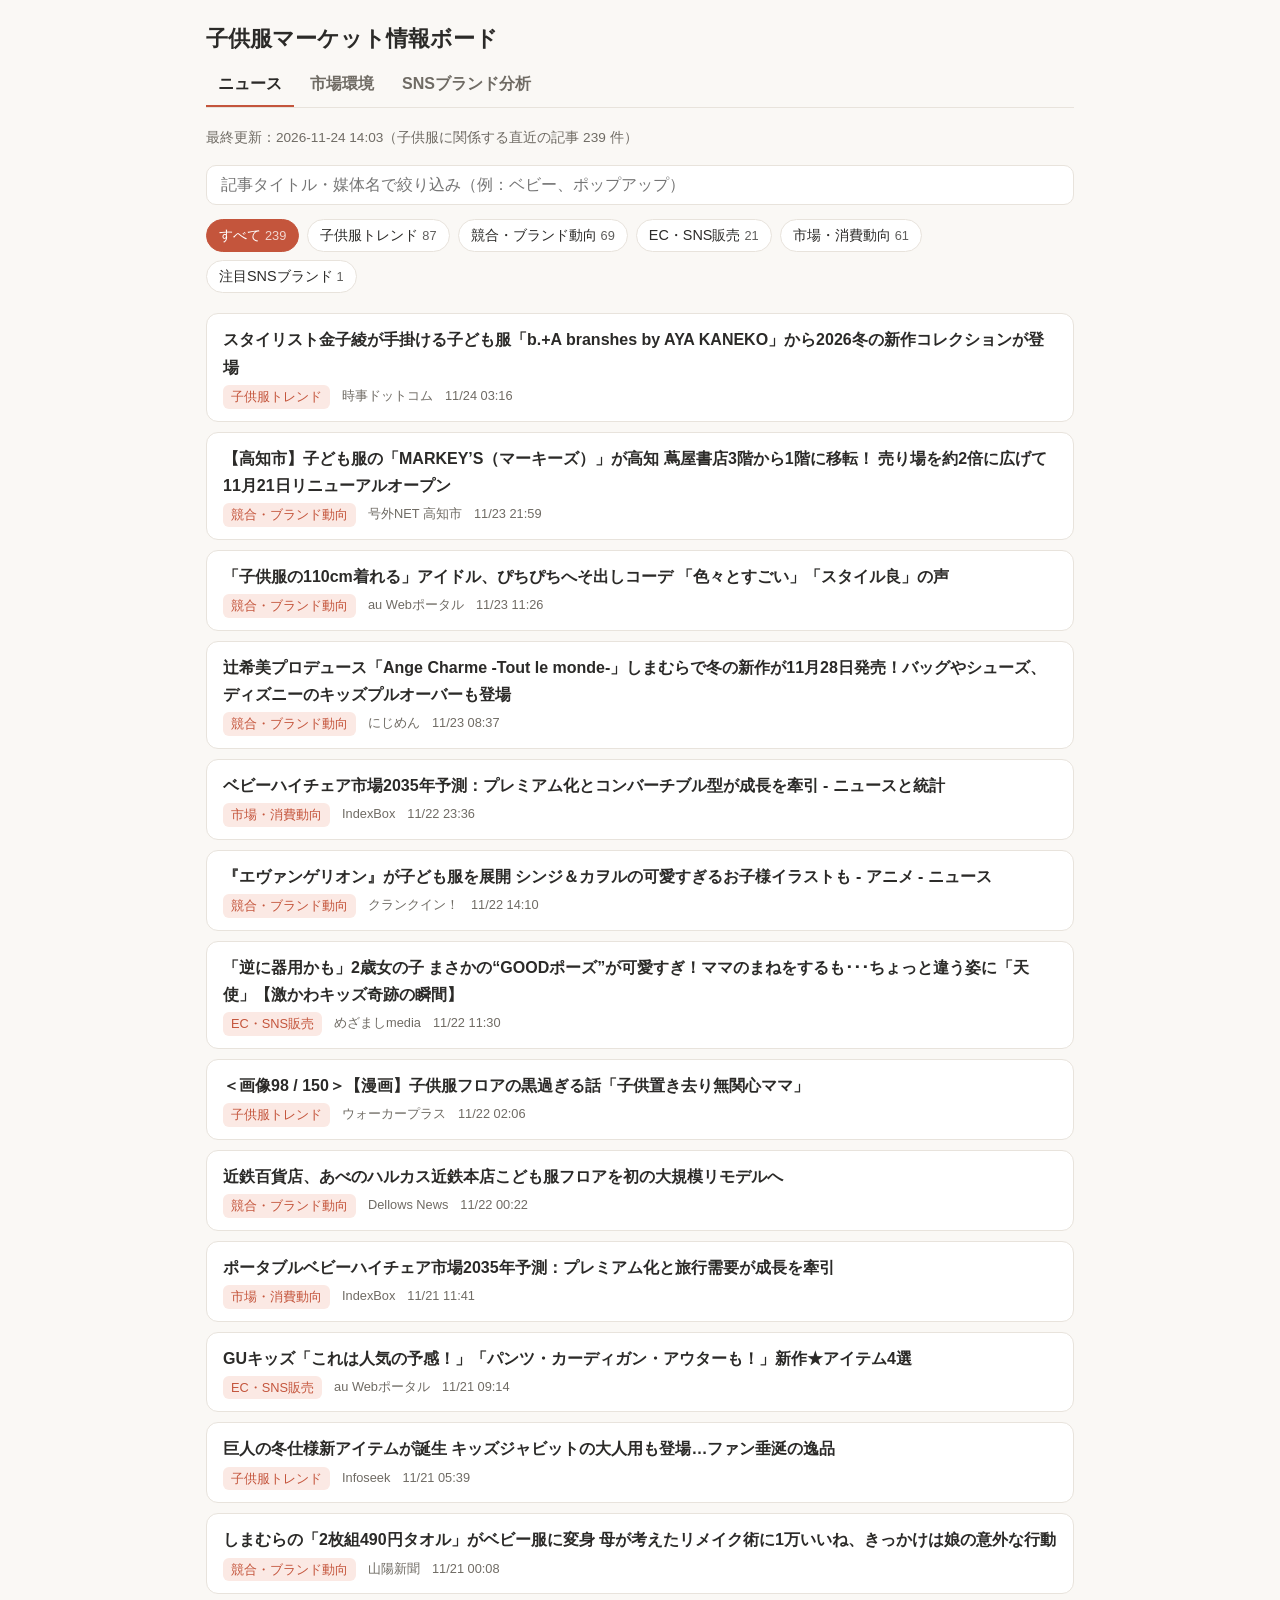
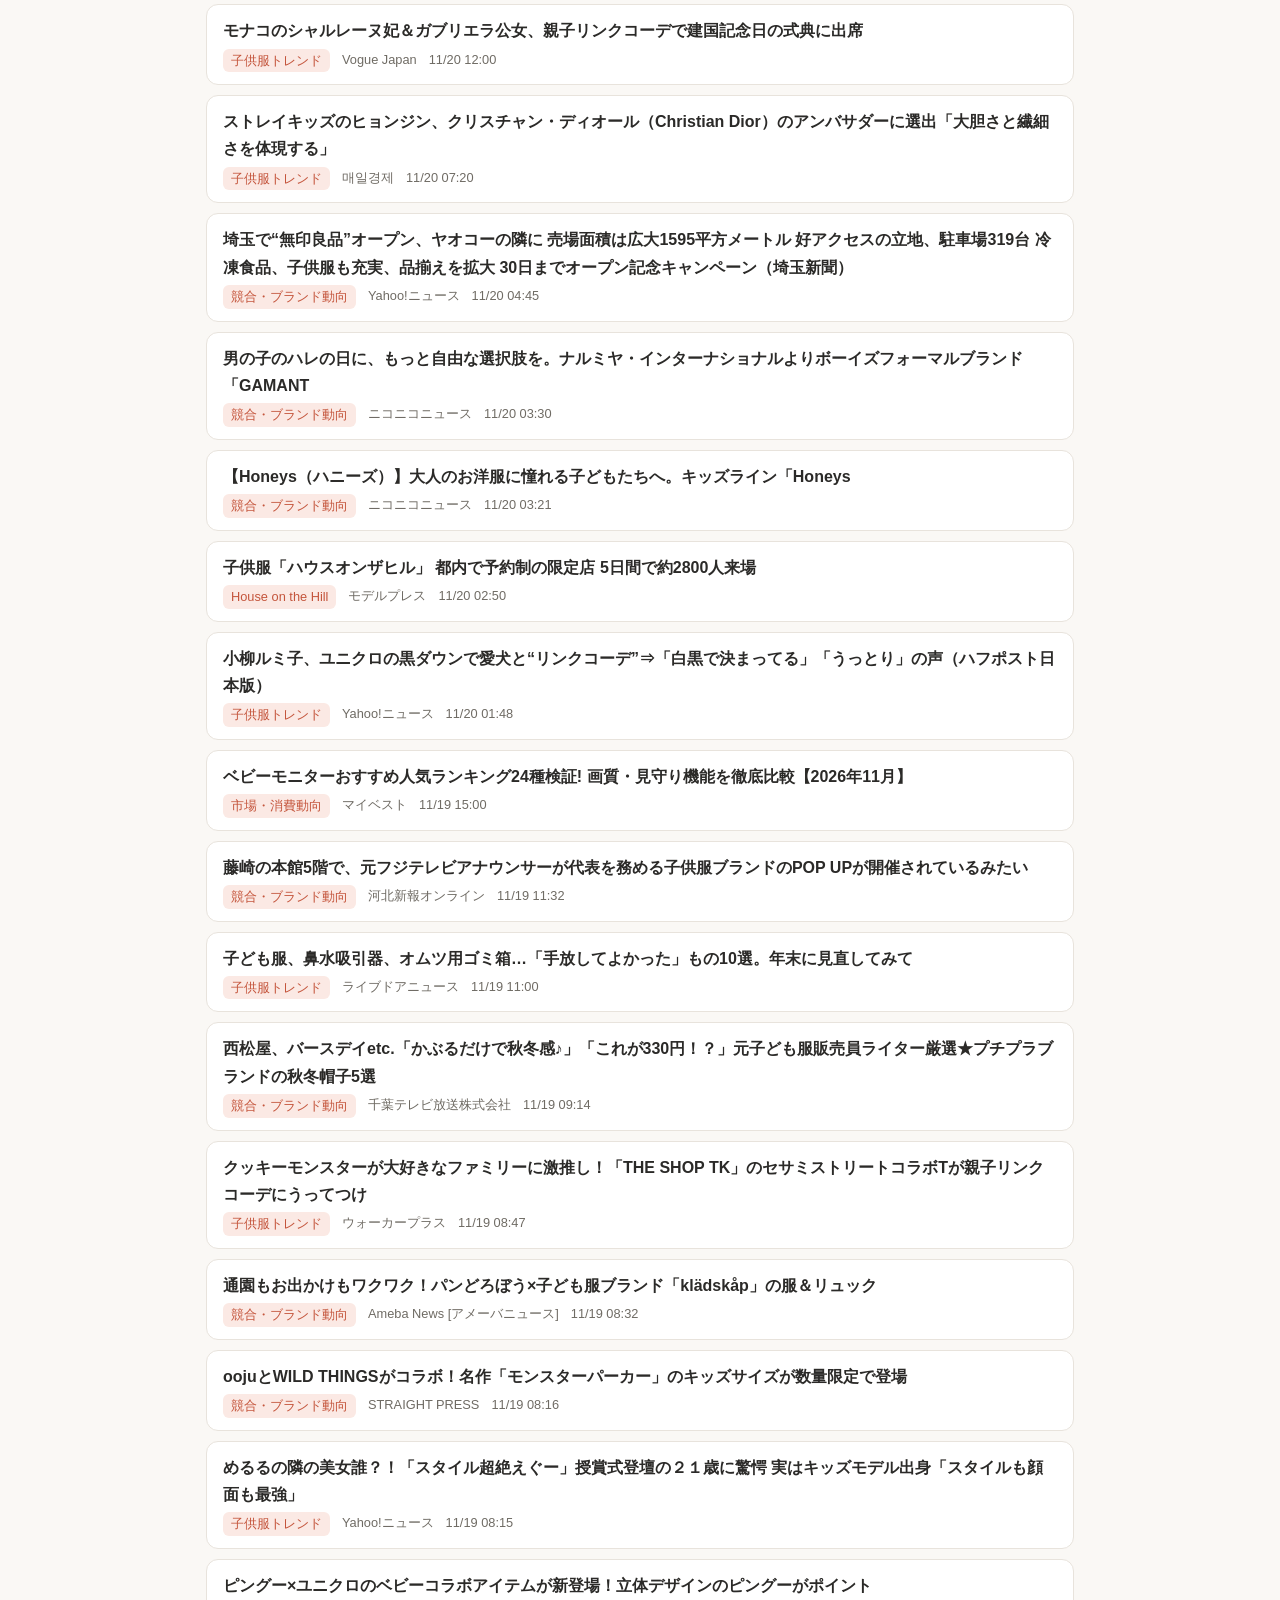
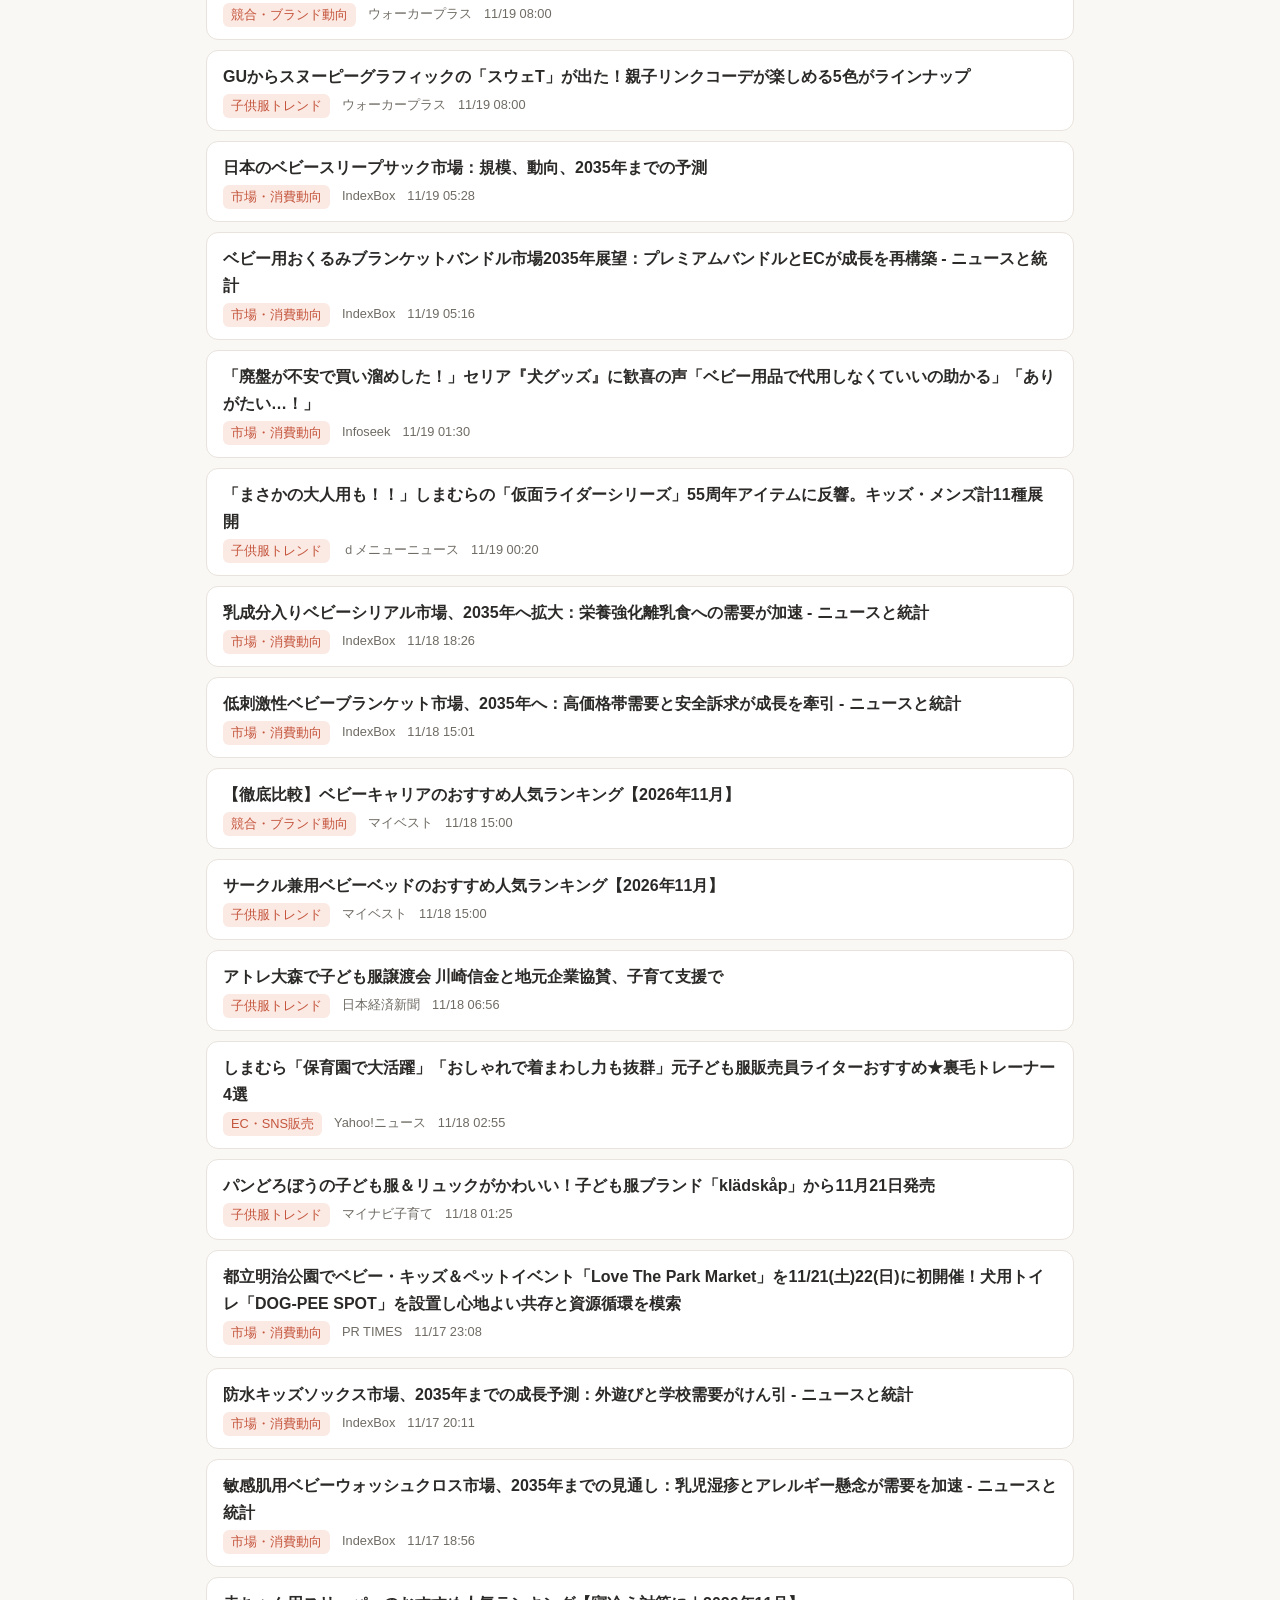
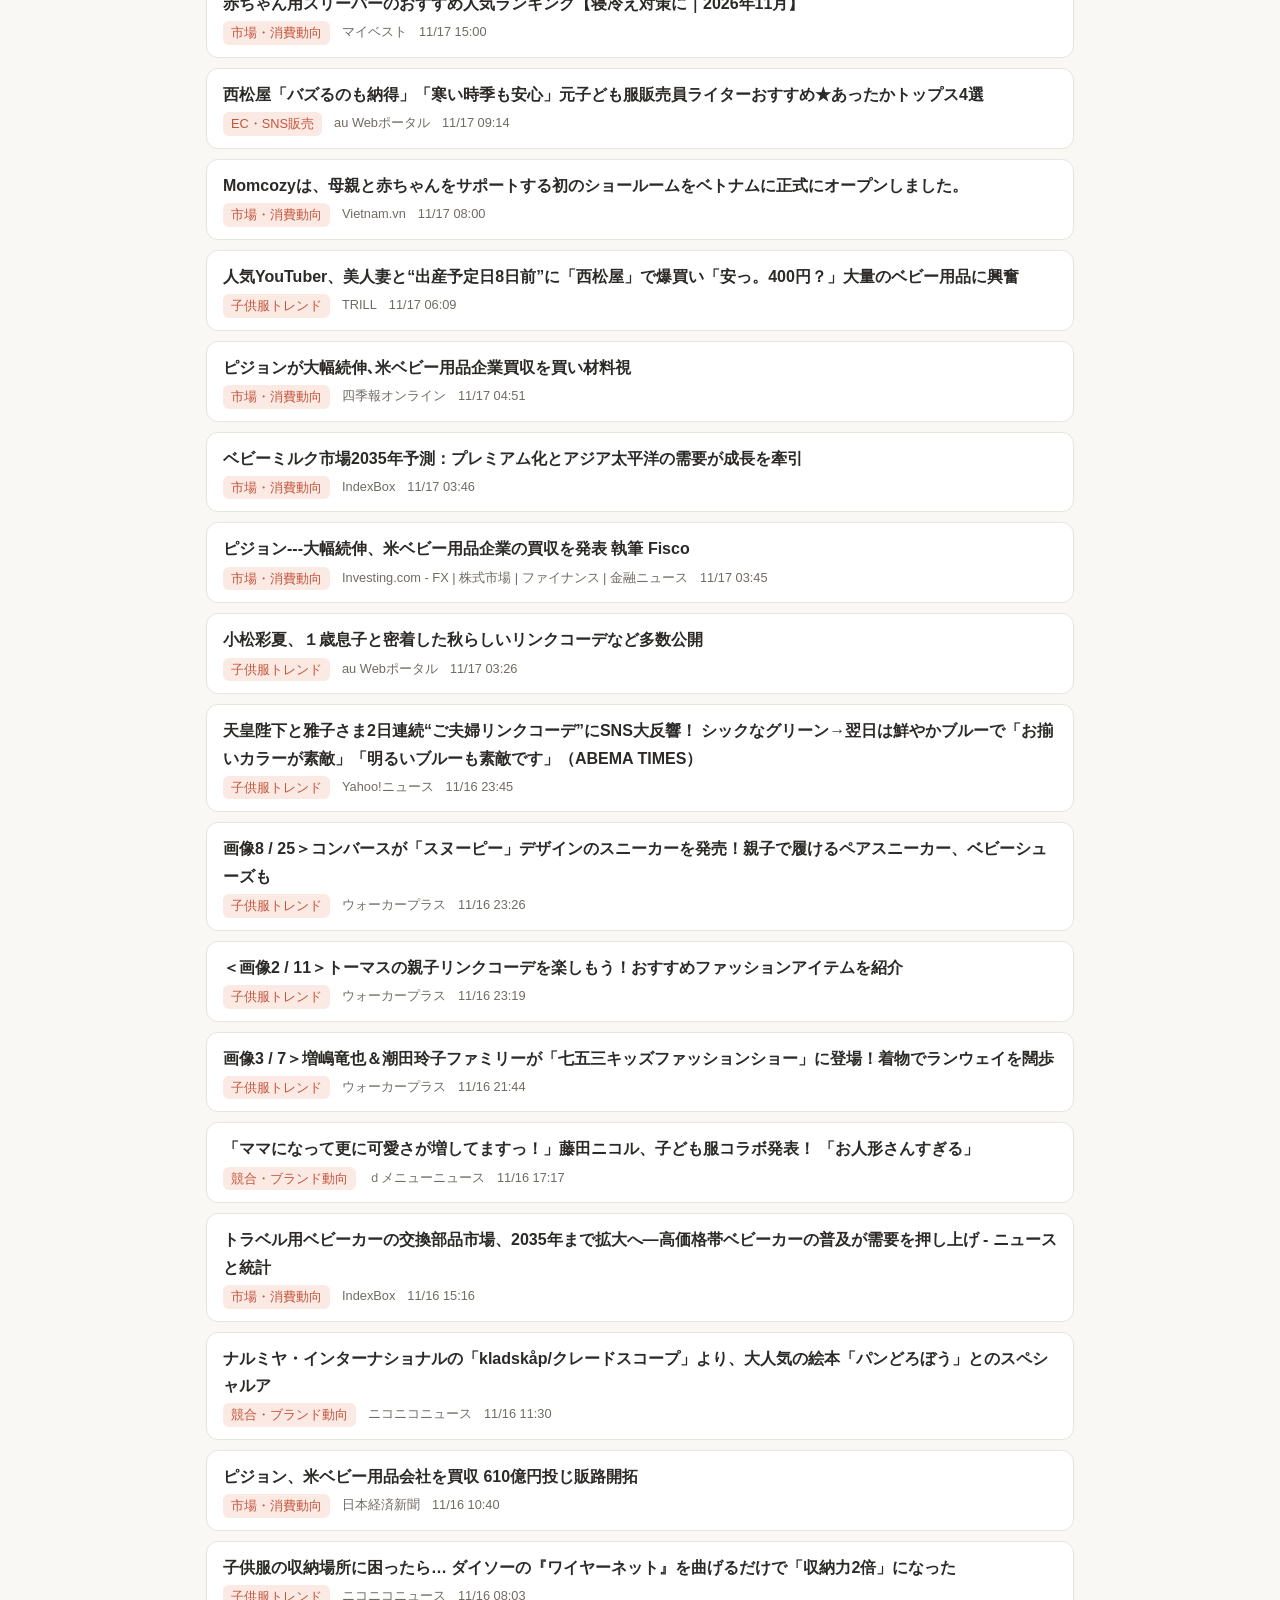
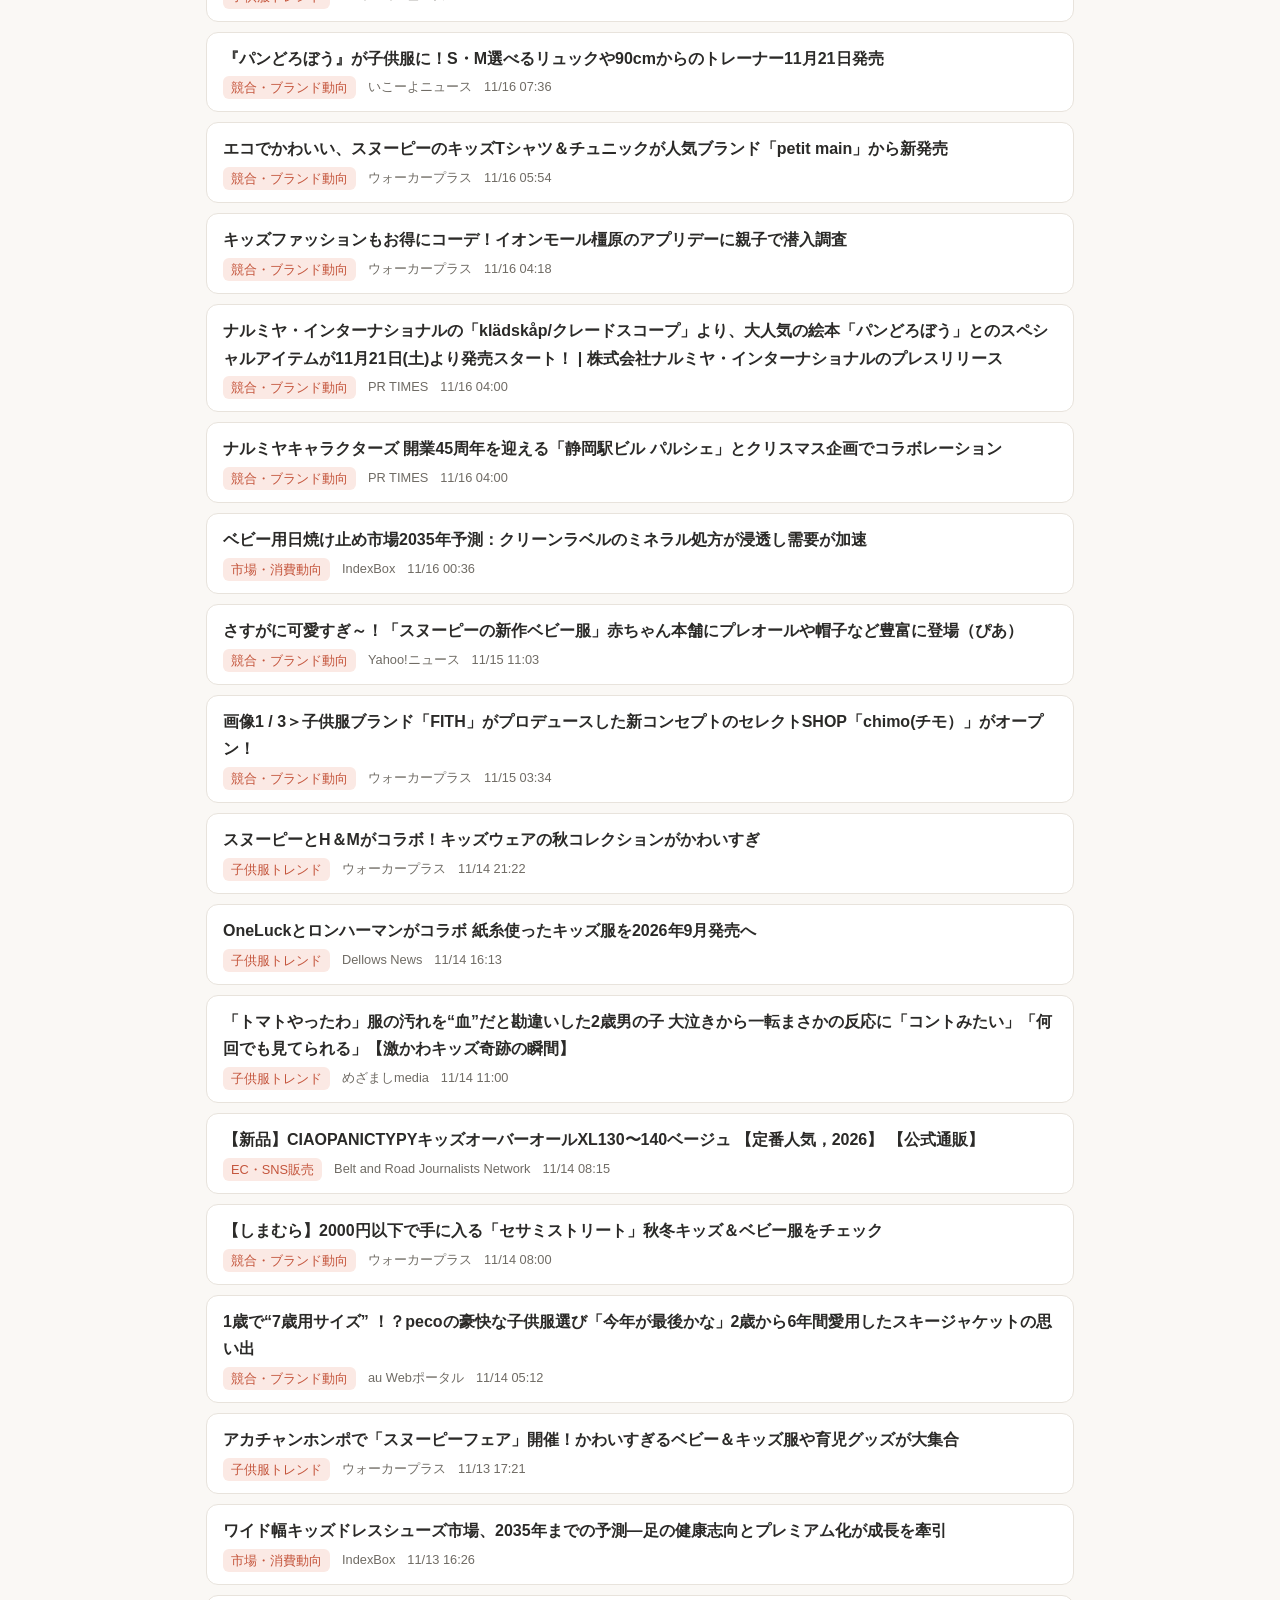
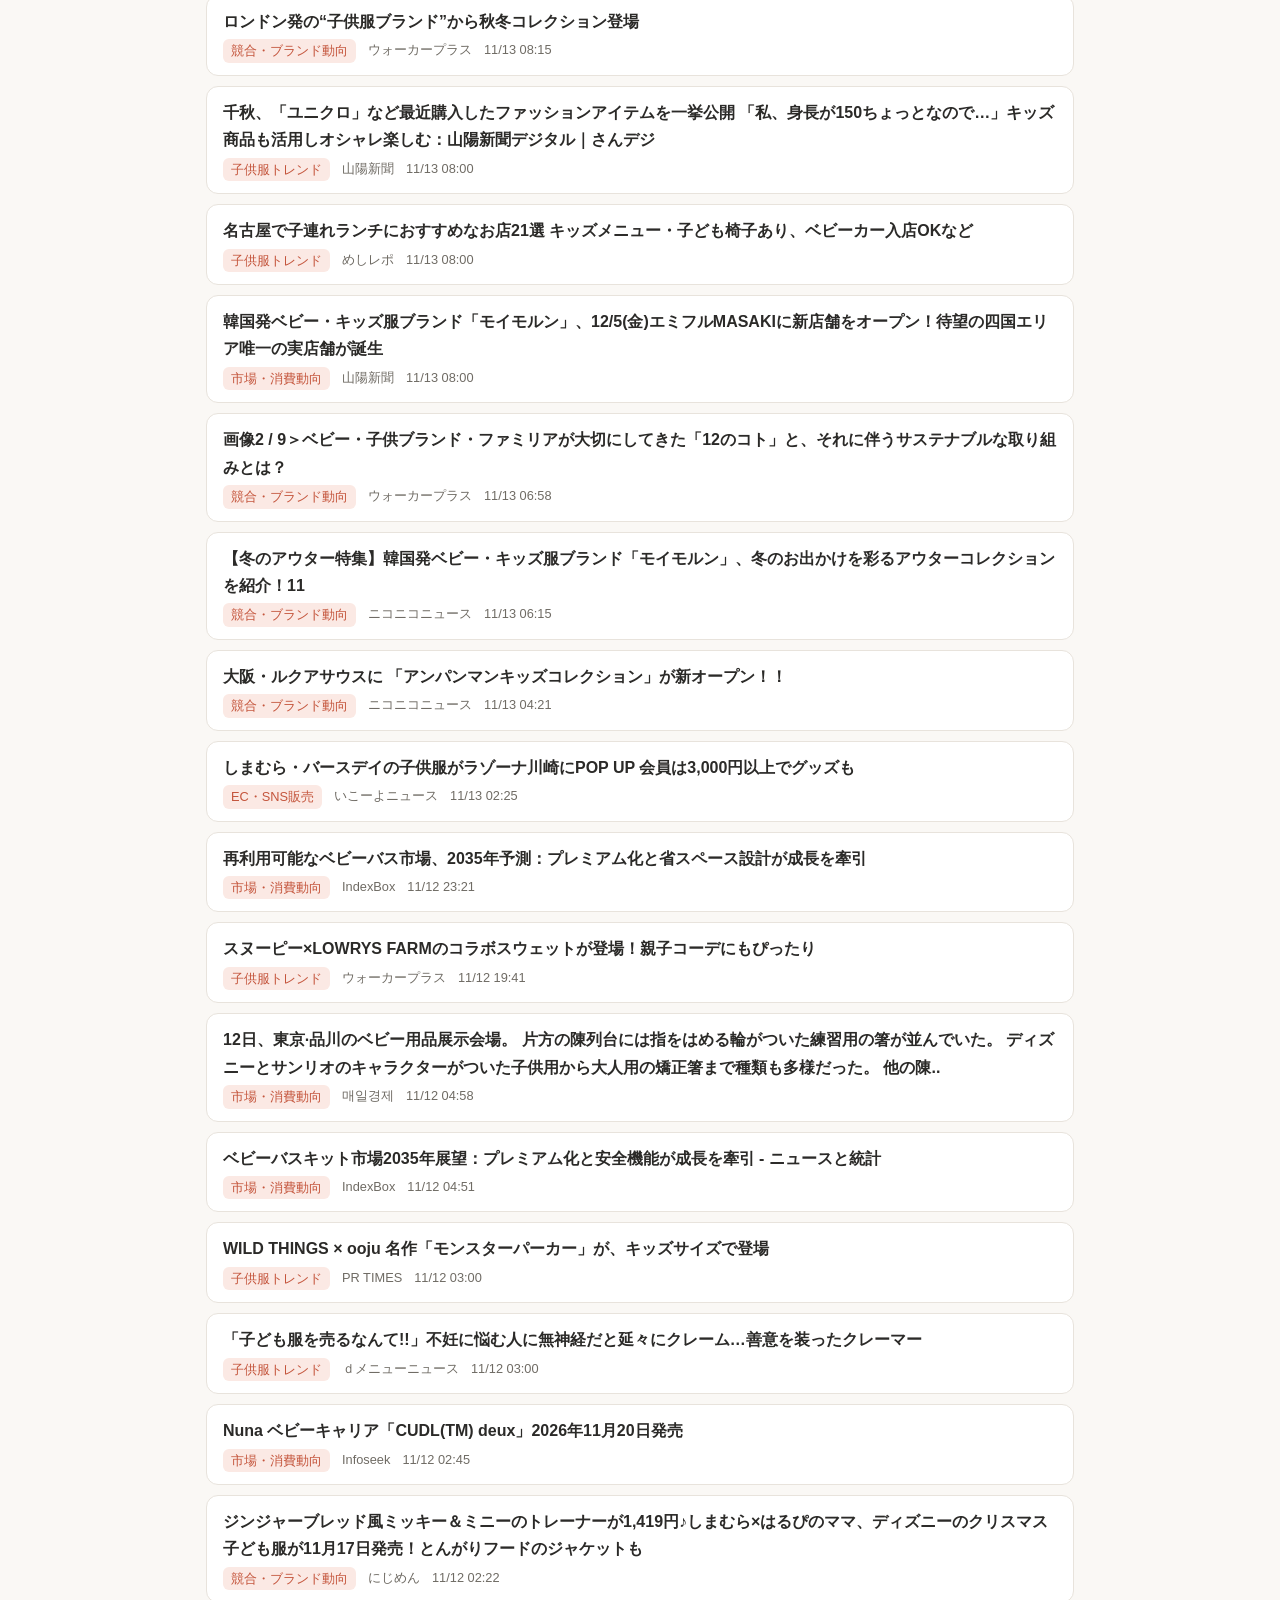
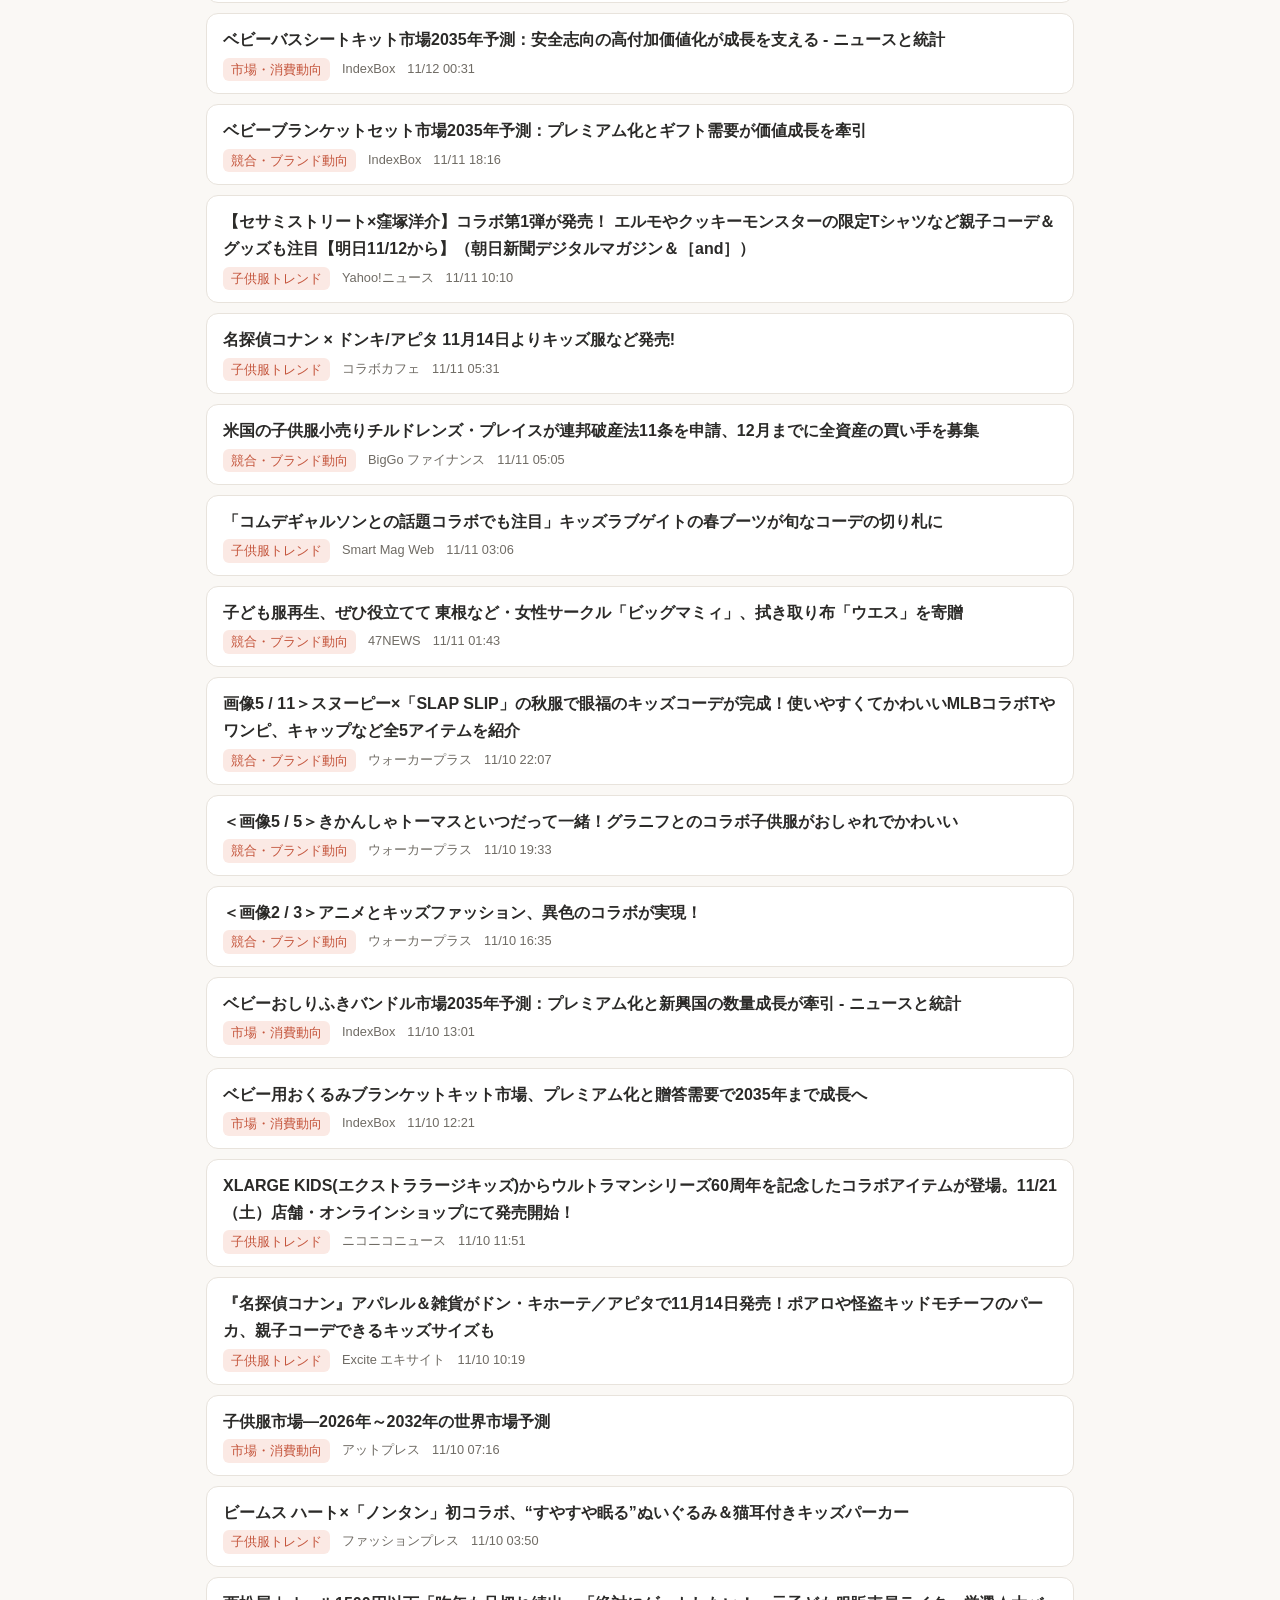
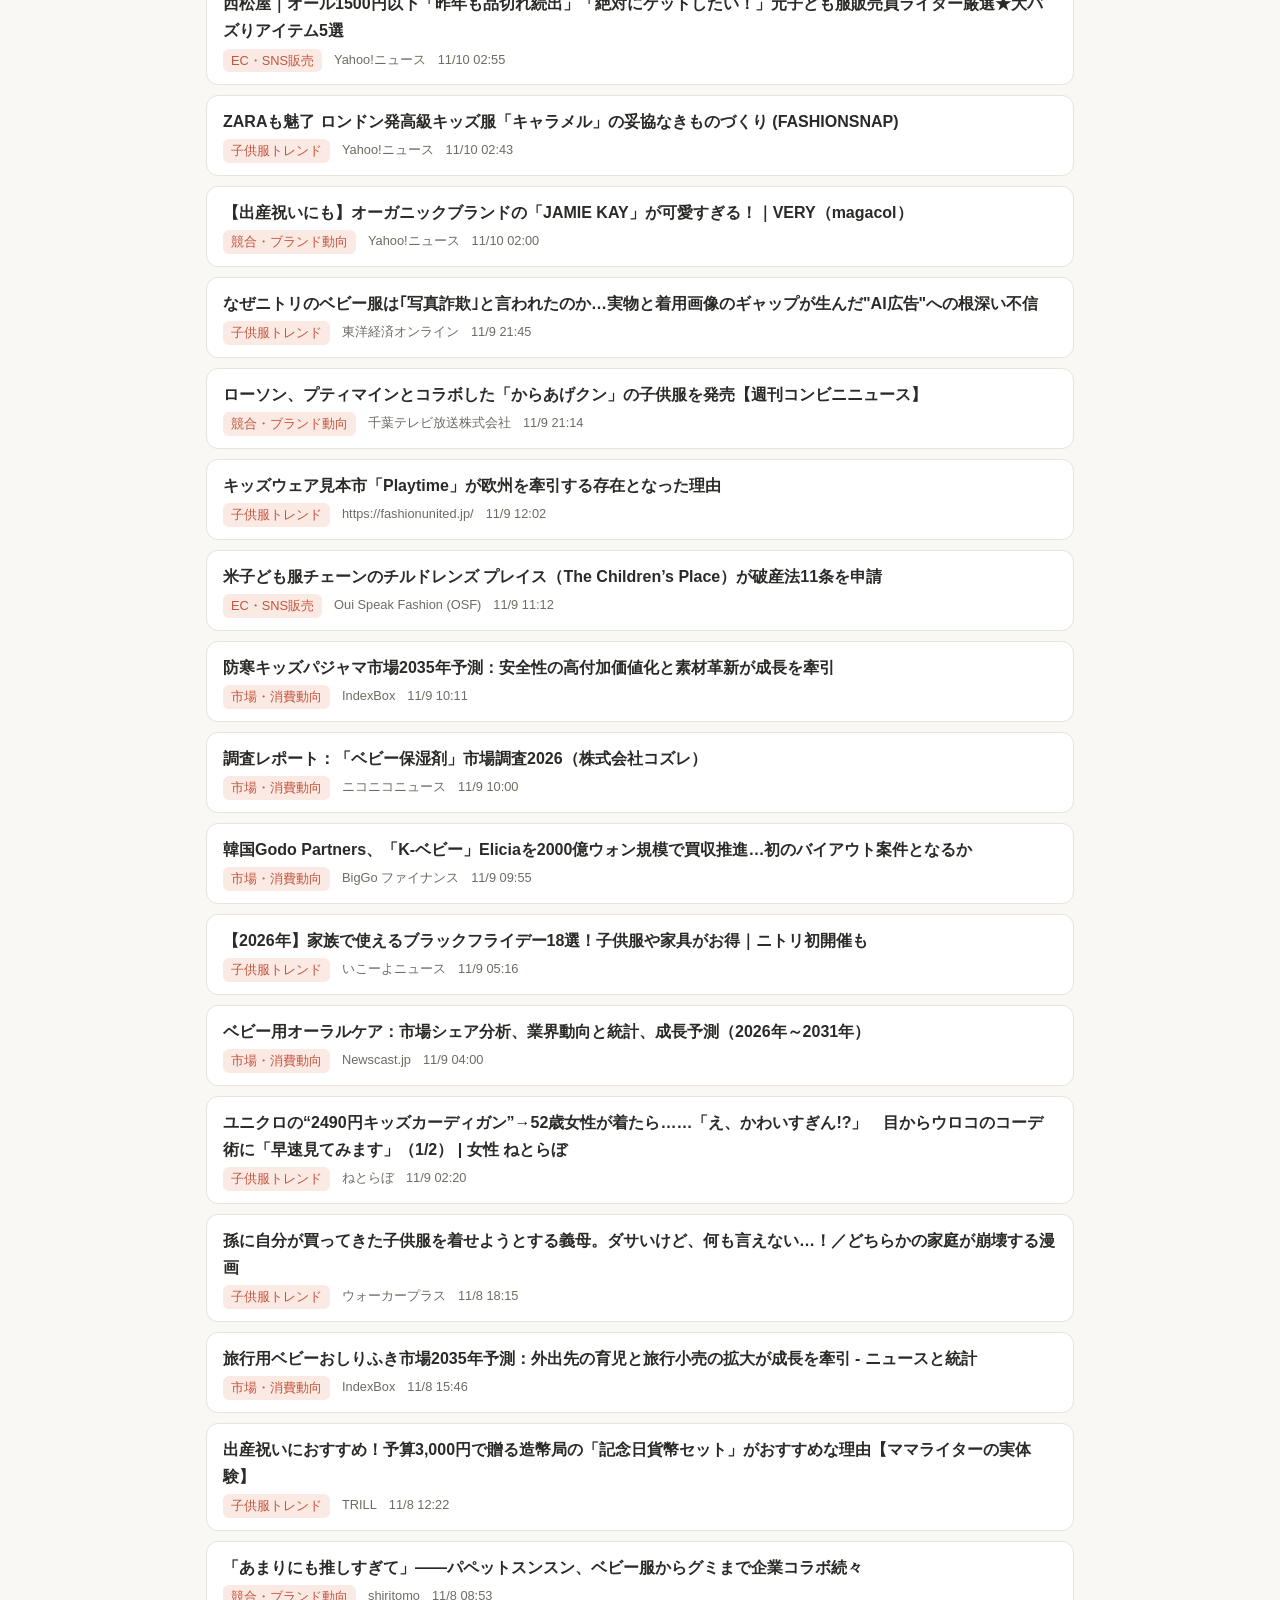
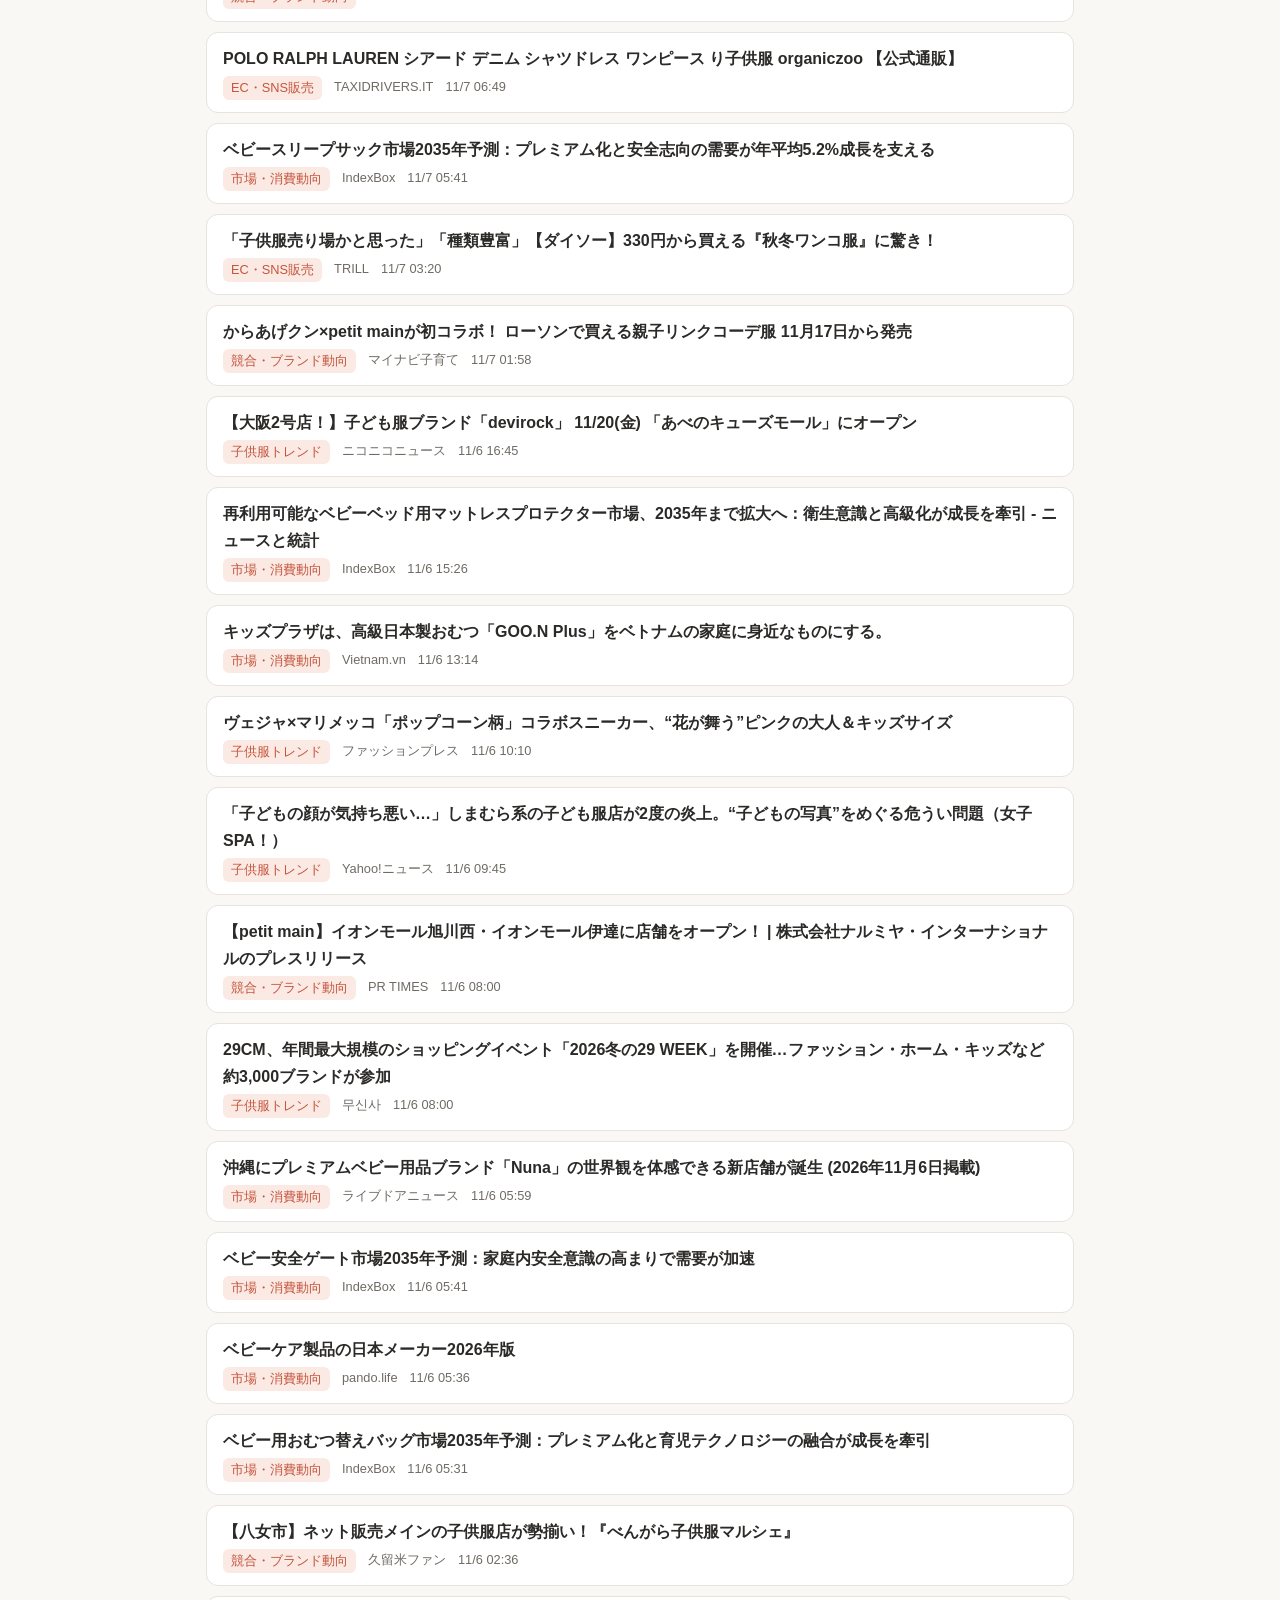
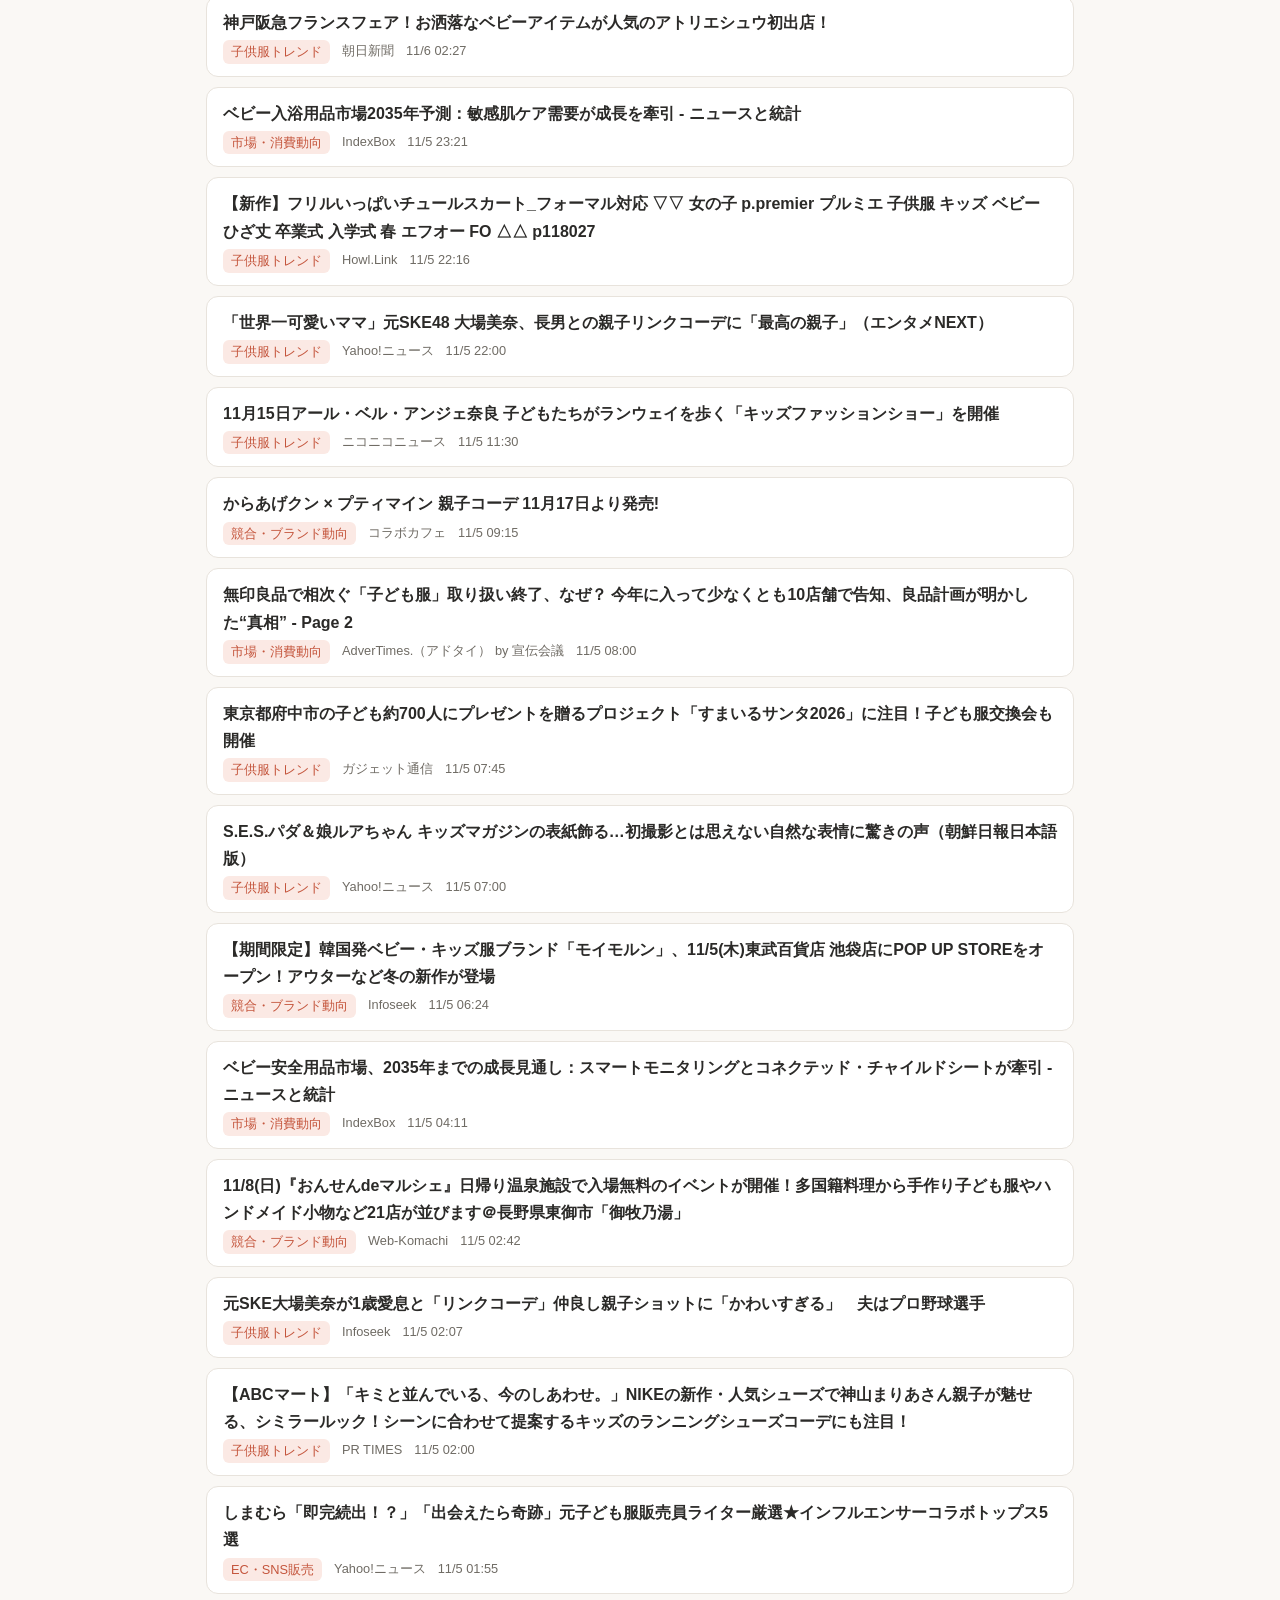
==== commit 85f60da2: "ニュースを更新 2026-11-24 14:03" ====
--- a/docs/index.html
+++ b/docs/index.html
@@ -184,7 +184,7 @@
 }
 </script>
 <script>
-const DATA = {"updated": "2026-11-23 10:14", "categories": ["子供服トレンド", "競合・ブランド動向", "EC・SNS販売", "市場・消費動向", "注目SNSブランド"], "articles": [{"title": "「逆に器用かも」2歳女の子 まさかの“GOODポーズ”が可愛すぎ！ママのまねをするも･･･ちょっと違う姿に「天使」【激かわキッズ奇跡の瞬間】", "link": "https://news.google.com/rss/articles/CBMiW0FVX3lxTE50eGlnREZyNElkZVRfZ3pSNlZ4aFZqX3pldDBuTS03NFpmM2cycjJOWlZXZEF3M2tuYjk2aXRyLWhrZ2dYVko0THZOUlRSMW1ydVY2ZHBqQkVDdTg?oc=5", "source": "めざましmedia", "published": "2026-11-22T20:30:00+09:00", "category": "EC・SNS販売", "keyword": "子供服 Instagram", "brand": null}, {"title": "＜画像98 / 150＞【漫画】子供服フロアの黒過ぎる話「子供置き去り無関心ママ」", "link": "https://news.google.com/rss/articles/CBMibkFVX3lxTE83bjBvc1UxRWgyVTZXZlU4R0VHVEVnSzI1N05wZTBCSWdDMnhGU3A5c3ZRZjlvR2d3SGJkanNMeFg2czM2QTJSMnZqa1BEb0lXczNVTGt6blhIVnpSVk9NUmVQVlhXR19sTWFnRmZB?oc=5", "source": "ウォーカープラス", "published": "2026-11-22T11:06:37+09:00", "category": "子供服トレンド", "keyword": "子供服 新作", "brand": null}, {"title": "近鉄百貨店、あべのハルカス近鉄本店こども服フロアを初の大規模リモデルへ", "link": "https://news.google.com/rss/articles/CBMiRkFVX3lxTFBtVTlQT3NRQ3NTellNRnVPSTdmOS0xZTRaNkRmXzdFcTdIVnJ4Vzg5dW1mcUppMjVBQUQydTFpSGYyUFlxUGc?oc=5", "source": "Dellows News", "published": "2026-11-22T09:22:57+09:00", "category": "競合・ブランド動向", "keyword": "子供服 出店", "brand": null}, {"title": "ポータブルベビーハイチェア市場2035年予測：プレミアム化と旅行需要が成長を牽引", "link": "https://news.google.com/rss/articles/[base64]?oc=5", "source": "IndexBox", "published": "2026-11-21T20:41:04+09:00", "category": "市場・消費動向", "keyword": "ベビー用品 市場", "brand": null}, {"title": "GUキッズ「これは人気の予感！」「パンツ・カーディガン・アウターも！」新作★アイテム4選", "link": "https://news.google.com/rss/articles/CBMibkFVX3lxTE1ubWFoVE9ZUk1BbWNoYXlGd2VYQzBaakYwYTlYQk9zN0tfMUFPeWYzbnJ6S1AtYm5yaEcwcEhONHhINVNncFZINDNJb005MzNycDR3bmltQ19VN0NMYmt2ZXdoOFFCZURUaG5rc1Bn?oc=5", "source": "au Webポータル", "published": "2026-11-21T18:14:18+09:00", "category": "EC・SNS販売", "keyword": "子供服 Instagram", "brand": null}, {"title": "しまむらの「2枚組490円タオル」がベビー服に変身 母が考えたリメイク術に1万いいね、きっかけは娘の意外な行動", "link": "https://news.google.com/rss/articles/CBMiZ0FVX3lxTFBiQnhNTnpOYWdad0t3MGM2R29xamZOQ3I1bHFTZ0ZsaTd4TmUyZkZZZGhaQlQyckZka3dXN0k4ZC1SQ3gzUUpHcHNGaHhJUlR6R0JGdEw3bUJFczNyZGRjX0VUa1NoekE?oc=5", "source": "山陽新聞", "published": "2026-11-21T09:08:19+09:00", "category": "競合・ブランド動向", "keyword": "ベビー服 ブランド", "brand": null}, {"title": "モナコのシャルレーヌ妃＆ガブリエラ公女、親子リンクコーデで建国記念日の式典に出席", "link": "https://news.google.com/rss/articles/[base64]?oc=5", "source": "Vogue Japan", "published": "2026-11-20T21:00:00+09:00", "category": "子供服トレンド", "keyword": "親子コーデ", "brand": null}, {"title": "ストレイキッズのヒョンジン、クリスチャン・ディオール（Christian Dior）のアンバサダーに選出「大胆さと繊細さを体現する」", "link": "https://news.google.com/rss/articles/CBMiUEFVX3lxTFBVU0VUbUhHVDloM09EUXVWMVp1SERLOUttRGEyMU05eDJXYXRNaDhPUkNKRFUtZEk1TVh5eXJ6TzRTNXBOaUxPRkRZcU8tU2NP?oc=5", "source": "매일경제", "published": "2026-11-20T16:20:57+09:00", "category": "子供服トレンド", "keyword": "キッズファッション", "brand": null}, {"title": "埼玉で“無印良品”オープン、ヤオコーの隣に 売場面積は広大1595平方メートル 好アクセスの立地、駐車場319台 冷凍食品、子供服も充実、品揃えを拡大 30日までオープン記念キャンペーン（埼玉新聞）", "link": "https://news.google.com/rss/articles/CBMif0FVX3lxTE5vSV9fWVJuX1FULTB1aXdaSm5YY1pVRml4cTNMYnVkNkU1bG1QLWVrVmxidjJ2RjF3cWlSTVl5d0wtVlNkUE51NFpkTWZRc1k2X0JKR0N2a2xqN1l1cHFMNXpYZGlxNnlSTDkwbF9UU0NKVzBmb21PZXNHTlhSZVk?oc=5", "source": "Yahoo!ニュース", "published": "2026-11-20T13:45:14+09:00", "category": "競合・ブランド動向", "keyword": "子供服 出店", "brand": null}, {"title": "子供服「ハウスオンザヒル」 都内で予約制の限定店 5日間で約2800人来場", "link": "https://news.google.com/rss/articles/CBMiQ0FVX3lxTE15anBTVy1OaEVUSmRDMzNJY0pHQ1NjZGQtWDB0aWNubTZkdE1XZ1otMEtzM2MwLUp2MlhwN0wtSkREVVE?oc=5", "source": "モデルプレス", "published": "2026-11-20T11:50:39+09:00", "category": "注目SNSブランド", "keyword": "\"ハウスオンザヒル\" 子供服", "brand": "House on the Hill"}, {"title": "小柳ルミ子、ユニクロの黒ダウンで愛犬と“リンクコーデ”⇒「白黒で決まってる」「うっとり」の声（ハフポスト日本版）", "link": "https://news.google.com/rss/articles/CBMif0FVX3lxTFBHSXdKUlhVU04zd0pzZHliLVdHTmhFRDEyc3BXX1VjdXZqTjVubzROV0w1VnFjWEtfTXJ4Qzk4MThNdGZFSGIxVlROVWhsUzJKYVFBZXVESVBVZzUtSnp5M1JDMGhvMVE0Y3ZqMmM5dXNaSThtZVBSN1N3cGZuYXc?oc=5", "source": "Yahoo!ニュース", "published": "2026-11-20T10:48:09+09:00", "category": "子供服トレンド", "keyword": "親子コーデ", "brand": null}, {"title": "【Honeys（ハニーズ）】大人のお洋服に憧れる子どもたちへ。キッズライン「Honeys mini」を11月20日（金）よりECとハニーズ16店舗で展開開始", "link": "https://news.google.com/rss/articles/CBMiakFVX3lxTFBSUkg3REZBRjlQTVNLMENtZXFpZmhxbnotanlLOVdVeldiQzRnUGI2ZlZWV29FYmNFN2VqdEx1ZGYyQnNnWmNTeEpEcWVXMUJQRE5oUnIyanNKbVZvUmZkaFlsWXRYb1dsNEE?oc=5", "source": "PR TIMES", "published": "2026-11-20T10:00:03+09:00", "category": "EC・SNS販売", "keyword": "子供服 EC", "brand": null}, {"title": "男の子のハレの日に、もっと自由な選択肢を。ナルミヤ・インターナショナルよりボーイズフォーマルブランド「GAMANT by pom ponette（ギャマン）」が新たに誕生！ | 株式会社ナルミヤ・インターナショナルのプレスリリース", "link": "https://news.google.com/rss/articles/CBMiakFVX3lxTE5MMEpONjk4cmZLVUgya0NRTWp6OUZpck5xLWNoV280RW9QWXZ1NUpHUndFRThsQTZvM3BscGpuRnRsUUlhbVBaNTdVM0llN0pqRUFlMm5PSUdUZTNVN0ktaVpsRHVBenEyenc?oc=5", "source": "PR TIMES", "published": "2026-11-20T10:00:03+09:00", "category": "競合・ブランド動向", "keyword": "子供服ブランド", "brand": null}, {"title": "ベビーモニターおすすめ人気ランキング24種検証! 画質・見守り機能を徹底比較【2026年11月】", "link": "https://news.google.com/rss/articles/CBMiPEFVX3lxTE9nOExMa2FzaVlPTGl2NXp1YWFTbUpLeUpkT0tZWGJuT3NPVDgwNHFhQVhYSEIwM195dUlJNg?oc=5", "source": "マイベスト", "published": "2026-11-20T00:00:00+09:00", "category": "市場・消費動向", "keyword": "ベビー用品 市場", "brand": null}, {"title": "藤崎の本館5階で、元フジテレビアナウンサーが代表を務める子供服ブランドのPOP UPが開催されているみたい", "link": "https://news.google.com/rss/articles/CBMiYkFVX3lxTE1Rdk9wR1lFek1oRVo0YW1hYVBQVEJzRkR3MnN0b0JYdXJrZHhLd09uN2xGRXVmbm4yeXBMcVdsaWR2SEQzYUtMTk01X3Ewbm4xdjhKeXdha2pLdlF1OGNkeFpn?oc=5", "source": "河北新報オンライン", "published": "2026-11-19T20:32:28+09:00", "category": "競合・ブランド動向", "keyword": "子供服ブランド", "brand": null}, {"title": "子ども服、鼻水吸引器、オムツ用ゴミ箱…「手放してよかった」もの10選。年末に見直してみて", "link": "https://news.google.com/rss/articles/CBMiX0FVX3lxTE9Cc3cySmNYdTZULWlGeVZsdnhPdExBM05iQnB3MUV5QV92a0FmdFFwQ1dUQVlJaWUxNWRibHZVVlZ5VzNma0FDTmdHX0NYemdUcU40Y19GaUs2RS1qbnNv?oc=5", "source": "ライブドアニュース", "published": "2026-11-19T20:00:00+09:00", "category": "子供服トレンド", "keyword": "子供服 新作", "brand": null}, {"title": "西松屋、バースデイetc.「かぶるだけで秋冬感♪」「これが330円！？」元子ども服販売員ライター厳選★プチプラブランドの秋冬帽子5選", "link": "https://news.google.com/rss/articles/CBMiX0FVX3lxTFBPNzlwV3JROW5iWXl1RUl6Y2NwRDc4RWJWS2VvMG5PSmFxWjFLdkJUTVRadGk0WHpWTzBXUXM1aElITlBmeWxNWE9iQnBaTF9WeFJNNWZkMnBpWjRZVEI4?oc=5", "source": "千葉テレビ放送株式会社", "published": "2026-11-19T18:14:20+09:00", "category": "競合・ブランド動向", "keyword": "子供服ブランド", "brand": null}, {"title": "クッキーモンスターが大好きなファミリーに激推し！「THE SHOP TK」のセサミストリートコラボTが親子リンクコーデにうってつけ", "link": "https://news.google.com/rss/articles/[base64]?oc=5", "source": "ウォーカープラス", "published": "2026-11-19T17:47:14+09:00", "category": "子供服トレンド", "keyword": "親子コーデ", "brand": null}, {"title": "通園もお出かけもワクワク！パンどろぼう×子ども服ブランド「klädskåp」の服＆リュック", "link": "https://news.google.com/rss/articles/CBMiWEFVX3lxTE9sUEFVc0Y1TWxhWHlHQ2Vldko4RXFfcmN1VTJjODhtWEdsejE2aUNDNVdhZS1ta2dUSE1WM1hOOFFxQ09xc09YQl9HaG1yRVFEM21OcWdfa0Q?oc=5", "source": "Ameba News [アメーバニュース]", "published": "2026-11-19T17:32:03+09:00", "category": "競合・ブランド動向", "keyword": "子供服 コラボ", "brand": null}, {"title": "oojuとWILD THINGSがコラボ！名作「モンスターパーカー」のキッズサイズが数量限定で登場", "link": "https://news.google.com/rss/articles/CBMiU0FVX3lxTE5FTzl3UU9yeV9lUG1LVjY0eVBLTmpPcWV6Sy1oNWhJZ3ZvamMzMU40M3BKa2UtRFlfZ3otaWNxbWxla0c2OTc3V0hEd2hPN2Z4bV9v?oc=5", "source": "STRAIGHT PRESS", "published": "2026-11-19T17:16:12+09:00", "category": "競合・ブランド動向", "keyword": "子供服 コラボ", "brand": null}, {"title": "ピングー×ユニクロのベビーコラボアイテムが新登場！立体デザインのピングーがポイント", "link": "https://news.google.com/rss/articles/[base64]?oc=5", "source": "ウォーカープラス", "published": "2026-11-19T17:00:00+09:00", "category": "競合・ブランド動向", "keyword": "子供服 コラボ", "brand": null}, {"title": "日本のベビースリープサック市場：規模、動向、2035年までの予測", "link": "https://news.google.com/rss/articles/[base64]?oc=5", "source": "IndexBox", "published": "2026-11-19T14:28:14+09:00", "category": "市場・消費動向", "keyword": "ベビー用品 市場", "brand": null}, {"title": "ベビー用おくるみブランケットバンドル市場2035年展望：プレミアムバンドルとECが成長を再構築 - ニュースと統計", "link": "https://news.google.com/rss/articles/[base64]?oc=5", "source": "IndexBox", "published": "2026-11-19T14:16:04+09:00", "category": "市場・消費動向", "keyword": "ベビー用品 市場", "brand": null}, {"title": "「廃盤が不安で買い溜めした！」セリア『犬グッズ』に歓喜の声「ベビー用品で代用しなくていいの助かる」「ありがたい…！」", "link": "https://news.google.com/rss/articles/CBMiYEFVX3lxTE1LUzUxYnd3dzZuYXlDcjNzVk11ZHFEWGhqQndLRmNxZVAtVDVzOVRWZHpDUWZRVy1YdjE4NmhXbk1nUGJnNUdhUFRwQWZWUVl4NFRtNEdEMjRyeVFyYTJrOQ?oc=5", "source": "Infoseek", "published": "2026-11-19T10:30:00+09:00", "category": "市場・消費動向", "keyword": "ベビー用品 市場", "brand": null}, {"title": "「まさかの大人用も！！」しまむらの「仮面ライダーシリーズ」55周年アイテムに反響。キッズ・メンズ計11種展開", "link": "https://news.google.com/rss/articles/[base64]?oc=5", "source": "ｄメニューニュース", "published": "2026-11-19T09:20:00+09:00", "category": "子供服トレンド", "keyword": "キッズファッション", "brand": null}, {"title": "乳成分入りベビーシリアル市場、2035年へ拡大：栄養強化離乳食への需要が加速 - ニュースと統計", "link": "https://news.google.com/rss/articles/[base64]?oc=5", "source": "IndexBox", "published": "2026-11-19T03:26:04+09:00", "category": "市場・消費動向", "keyword": "ベビー用品 市場", "brand": null}, {"title": "低刺激性ベビーブランケット市場、2035年へ：高価格帯需要と安全訴求が成長を牽引 - ニュースと統計", "link": "https://news.google.com/rss/articles/[base64]?oc=5", "source": "IndexBox", "published": "2026-11-19T00:01:05+09:00", "category": "市場・消費動向", "keyword": "ベビー用品 市場", "brand": null}, {"title": "【徹底比較】ベビーキャリアのおすすめ人気ランキング【2026年11月】", "link": "https://news.google.com/rss/articles/CBMiPEFVX3lxTFBWZ3JCajEwSUc4cG55akx5eERlMnlSZWt4THFpUWc1NlVtLXVTZS1vOS1WNEpGcTBEMVdCXw?oc=5", "source": "マイベスト", "published": "2026-11-19T00:00:00+09:00", "category": "競合・ブランド動向", "keyword": "ベビー服 ブランド", "brand": null}, {"title": "サークル兼用ベビーベッドのおすすめ人気ランキング【2026年11月】", "link": "https://news.google.com/rss/articles/CBMiPkFVX3lxTE5ncVRtczVXRnJKMUFIZThhZVNLdUg2dmlNSHpPYTBoSGN3dnN6NTF2SFBzeWlHanpyeGNjakt3?oc=5", "source": "マイベスト", "published": "2026-11-19T00:00:00+09:00", "category": "子供服トレンド", "keyword": "ベビー服 人気", "brand": null}, {"title": "アトレ大森で子ども服譲渡会 川崎信金と地元企業協賛、子育て支援で", "link": "https://news.google.com/rss/articles/CBMibEFVX3lxTE9xZmIwMEZfVFc2T2w4TUJPVnhodWVnSlRGUFFVRmxrcllLOTJ3MUVlQldYbkZWb08wd2piZXVmMzdwZ0F2YnhXc0lkc2Y2bjZFd2pvUnRxZUhlYTNqS0tmRW8yU3k5cmd0MlZVMw?oc=5", "source": "日本経済新聞", "published": "2026-11-18T15:56:41+09:00", "category": "子供服トレンド", "keyword": "子供服 新作", "brand": null}, {"title": "しまむら「保育園で大活躍」「おしゃれで着まわし力も抜群」元子ども服販売員ライターおすすめ★裏毛トレーナー4選", "link": "https://news.google.com/rss/articles/CBMif0FVX3lxTE8xSHpkc1FRVmNIMlgxRVVIXzN5QUJIMld6M2JUOVRaa1VjQzk5SjVPSDZKSDZMenF2UEd2b2huemYyNlZLdXkxQ3p2TXR5YWZ3Yk5ncmxUb2RaWUVweHk3YXJ1Ukk4bG9MQi0wUzZXWmpjUlNiYngtUlNob0lNOFk?oc=5", "source": "Yahoo!ニュース", "published": "2026-11-18T11:55:00+09:00", "category": "EC・SNS販売", "keyword": "子供服 インフルエンサー", "brand": null}, {"title": "パンどろぼうの子ども服＆リュックがかわいい！子ども服ブランド「klädskåp」から11月21日発売", "link": "https://news.google.com/rss/articles/CBMiU0FVX3lxTFBRQU5wa3VJRklkbFpHeDAxR3REYjQxRkQ0Sk04X0w4dmhKck9XdUZGMnY1NVZNeDN3cXFvRWFsbG1vX21tS2FRclNvSmlYZjVHc3FZ?oc=5", "source": "マイナビ子育て", "published": "2026-11-18T10:25:00+09:00", "category": "子供服トレンド", "keyword": "子供服 新作", "brand": null}, {"title": "都立明治公園でベビー・キッズ＆ペットイベント「Love The Park Market」を11/21(土)22(日)に初開催！犬用トイレ「DOG-PEE SPOT」を設置し心地よい共存と資源循環を模索", "link": "https://news.google.com/rss/articles/CBMiakFVX3lxTE1IakRYWjVjWU1DVXFLVUtJMERUX0xrWkpJeHd6NXNobjVlcW1reG13NlRtMmZTWGJrWWd1SC1UWVQ5QzlDQkZ5Nk1FMmdWeVAzcklFTnJNU1B0dTNUZU9jMWxQdnJLZGJhRlE?oc=5", "source": "PR TIMES", "published": "2026-11-18T08:08:49+09:00", "category": "市場・消費動向", "keyword": "ベビー・こども服 市場規模", "brand": null}, {"title": "防水キッズソックス市場、2035年までの成長予測：外遊びと学校需要がけん引 - ニュースと統計", "link": "https://news.google.com/rss/articles/[base64]?oc=5", "source": "IndexBox", "published": "2026-11-18T05:11:04+09:00", "category": "市場・消費動向", "keyword": "ベビー用品 市場", "brand": null}, {"title": "敏感肌用ベビーウォッシュクロス市場、2035年までの見通し：乳児湿疹とアレルギー懸念が需要を加速 - ニュースと統計", "link": "https://news.google.com/rss/articles/[base64]?oc=5", "source": "IndexBox", "published": "2026-11-18T03:56:04+09:00", "category": "市場・消費動向", "keyword": "ベビー用品 市場", "brand": null}, {"title": "赤ちゃん用スリーパーのおすすめ人気ランキング【寝冷え対策に｜2026年11月】", "link": "https://news.google.com/rss/articles/CBMiPEFVX3lxTFB0V2JPLTJOaHdTYWc1dlBTOUFoZXJtZkFKeWdJSjJjZVNaN0ZZTHZuUi1yOXBwYS05SHI4Wg?oc=5", "source": "マイベスト", "published": "2026-11-18T00:00:00+09:00", "category": "市場・消費動向", "keyword": "ベビー用品 市場", "brand": null}, {"title": "西松屋「バズるのも納得」「寒い時季も安心」元子ども服販売員ライターおすすめ★あったかトップス4選", "link": "https://news.google.com/rss/articles/CBMibkFVX3lxTFBCY1VWV2FsRWxXSVd0RUNYOEJGak5LVlVXMEc3d2xiaDNlQU9JeUI2UE05LWh4dFBrdFRack9fbUJYcVdjTUlpbVJNOXZRazhjWTZBRmJsU0VqZ0hNM1RJa0hDcDhPeWM5NldrdjR3?oc=5", "source": "au Webポータル", "published": "2026-11-17T18:14:29+09:00", "category": "EC・SNS販売", "keyword": "子供服 Instagram", "brand": null}, {"title": "人気YouTuber、美人妻と“出産予定日8日前”に「西松屋」で爆買い「安っ。400円？」大量のベビー用品に興奮", "link": "https://news.google.com/rss/articles/CBMiVEFVX3lxTFBBRWVpc1VPYnZlb01Md0Fyc3NiN3BzZmlrVzNOek5WbE9nZnp2clF5OGRTY1FrcFBuRWNKODVsOVQ1OUtwWmdJSG44NXY0RlJDcmxfYw?oc=5", "source": "ABEMA TIMES", "published": "2026-11-17T15:00:00+09:00", "category": "子供服トレンド", "keyword": "ベビー服 人気", "brand": null}, {"title": "ピジョンが大幅続伸､米ベビー用品企業買収を買い材料視", "link": "https://news.google.com/rss/articles/CBMiV0FVX3lxTE9YSjlDM3JOOWF0ZnExanVqbkF0RjNQYll1SkFXd2MzM1NQdXN3MVlueHJ6NjBzeWNodGpuaUhXWXIzZHZadW1lNk1sODI1emFfTkg5djA5RQ?oc=5", "source": "四季報オンライン", "published": "2026-11-17T13:51:08+09:00", "category": "市場・消費動向", "keyword": "ベビー用品 市場", "brand": null}, {"title": "画像11 / 13＞GUからスヌーピーグラフィックの「スウェT」が出た！親子リンクコーデが楽しめる5色がラインナップ", "link": "https://news.google.com/rss/articles/CBMibkFVX3lxTE1DbzJrTzdIV3Exd2gwcm12U1hNcEZLbVctY1pTVlZFU09pWlNTYmV3ZzN2NjZiUVFDUjVJWkYwOXNOTUtCcjFxWVYzWXJuY0dwNVVBTWdBUWt5al8xMk9ybTdOcjdKVlJoT3V5eHhn?oc=5", "source": "ウォーカープラス", "published": "2026-11-17T13:17:55+09:00", "category": "子供服トレンド", "keyword": "親子コーデ", "brand": null}, {"title": "ベビーミルク市場2035年予測：プレミアム化とアジア太平洋の需要が成長を牽引", "link": "https://news.google.com/rss/articles/[base64]?oc=5", "source": "IndexBox", "published": "2026-11-17T12:46:05+09:00", "category": "市場・消費動向", "keyword": "ベビー用品 市場", "brand": null}, {"title": "ピジョン---大幅続伸、米ベビー用品企業の買収を発表 執筆 Fisco", "link": "https://news.google.com/rss/articles/CBMicEFVX3lxTE95T1JmbjVnNUlYNjFZUmxpb01ON0ozZ1lMNGpUYU9ZX3NhRnFPNWhvSEEwYjV5ekppQVhqd3pWb2tTUkF2TFhmc0dIX01mVnRvX24tYzNFMHVVSnBUVDVFR2t0NXU0d2ctSkFjWXc2TmM?oc=5", "source": "Investing.com - FX | 株式市場 | ファイナンス | 金融ニュース", "published": "2026-11-17T12:45:00+09:00", "category": "市場・消費動向", "keyword": "ベビー用品 市場", "brand": null}, {"title": "小松彩夏、１歳息子と密着した秋らしいリンクコーデなど多数公開", "link": "https://news.google.com/rss/articles/CBMibkFVX3lxTE1lcEdnUW45SnIzUUJnUW1JeDJ2TUdPS3M4Q2JJeDBCQ2gzMWdoYVVpbS15dndGeWNFWlVhLUo0ZFhuUENzaW9CWE96SG1LeDlwblZ1SGNkamFNLVFZUThQRi1NTms5bDhaTDJyWUhR?oc=5", "source": "au Webポータル", "published": "2026-11-17T12:26:33+09:00", "category": "子供服トレンド", "keyword": "親子コーデ", "brand": null}, {"title": "天皇陛下と雅子さま2日連続“ご夫婦リンクコーデ”にSNS大反響！ シックなグリーン→翌日は鮮やかブルーで「お揃いカラーが素敵」「明るいブルーも素敵です」（ABEMA TIMES）", "link": "https://news.google.com/rss/articles/CBMif0FVX3lxTFBGb0VZa1FEbmVFdDFqTU5XV2dUVk92QThnX2dfUTRTZ1R2TGVCa3g4bUtwUkoxdDFkZklhZ3cxeVplMXdPcm9TR0FuY2QyVmkzdl9VTUxkVVpQYjhlVzNzSGpCQXJSOUdNRmJVNTFHeUhTM013UjM1bmJ1Y1NxN0k?oc=5", "source": "Yahoo!ニュース", "published": "2026-11-17T08:45:00+09:00", "category": "子供服トレンド", "keyword": "親子コーデ", "brand": null}, {"title": "画像8 / 25＞コンバースが「スヌーピー」デザインのスニーカーを発売！親子で履けるペアスニーカー、ベビーシューズも", "link": "https://news.google.com/rss/articles/CBMibkFVX3lxTE5mN0d5WlZDT0JUYi12OEJDYlcwZzVXLTdUZlZFRS1LMnZ3WHBJWnh4bnFUWjhaSWlDTm9GeUoyS19paWplR2w2SWdYWTgwYXU5TUtlQ3REQWRJYk1WbnlXZmYwYTN6RFRESDhocnl3?oc=5", "source": "ウォーカープラス", "published": "2026-11-17T08:26:40+09:00", "category": "子供服トレンド", "keyword": "親子コーデ", "brand": null}, {"title": "＜画像2 / 11＞トーマスの親子リンクコーデを楽しもう！おすすめファッションアイテムを紹介", "link": "https://news.google.com/rss/articles/CBMibkFVX3lxTE54Mk5Dem5oU0RPYlR6VDRKMWs0eF90M3J1VFkwT2JRSGItUDNHdWxmWVhyU2pBUFFSQTBMVDY0ajRVVXMzUHBrT0YyMTFGenRvQjVxQ3REakRad3BIbndWN0pyYmZLNnRCWFN6MGFn?oc=5", "source": "ウォーカープラス", "published": "2026-11-17T08:19:27+09:00", "category": "子供服トレンド", "keyword": "親子コーデ", "brand": null}, {"title": "画像3 / 7＞増嶋竜也＆潮田玲子ファミリーが「七五三キッズファッションショー」に登場！着物でランウェイを闊歩", "link": "https://news.google.com/rss/articles/CBMibkFVX3lxTFBaTkxDRWc0azlzZFFJWF85NWZfUmxISHB1UlZkMzZiSTJ6OWZZbG9mTnpIdmN2VHNTaE1LLWU3U09SN2ZjLUxkX1I2N25qTzVOT3FOdHBHTUpkQkJDUnpLR1RPeVRkZXdJV0RrLUFR?oc=5", "source": "ウォーカープラス", "published": "2026-11-17T06:44:08+09:00", "category": "子供服トレンド", "keyword": "キッズファッション", "brand": null}, {"title": "「ママになって更に可愛さが増してますっ！」藤田ニコル、子ども服コラボ発表！ 「お人形さんすぎる」", "link": "https://news.google.com/rss/articles/[base64]?oc=5", "source": "ｄメニューニュース", "published": "2026-11-17T02:17:11+09:00", "category": "競合・ブランド動向", "keyword": "子供服 コラボ", "brand": null}, {"title": "トラベル用ベビーカーの交換部品市場、2035年まで拡大へ―高価格帯ベビーカーの普及が需要を押し上げ - ニュースと統計", "link": "https://news.google.com/rss/articles/[base64]?oc=5", "source": "IndexBox", "published": "2026-11-17T00:16:05+09:00", "category": "市場・消費動向", "keyword": "ベビー用品 市場", "brand": null}, {"title": "ナルミヤ・インターナショナルの「kladskåp/クレードスコープ」より、大人気の絵本「パンどろぼう」とのスペシャルア", "link": "https://news.google.com/rss/articles/CBMib0FVX3lxTE10S29nbjdIckVFMUFCVHZydko0dkQwWkExN2VSUjFDWjhBTTNuby1hcWh2bE9TbkJOV3ZtSzF1R0Z5U09SOXZVZmkxT0MtcFF0WnlRU21KR0RRNHBBR0ZndXVpSnVQa2I3U1JOaVVYYw?oc=5", "source": "ニコニコニュース", "published": "2026-11-16T20:30:19+09:00", "category": "競合・ブランド動向", "keyword": "子供服ブランド", "brand": null}, {"title": "ピジョン、米ベビー用品会社を買収 610億円投じ販路開拓", "link": "https://news.google.com/rss/articles/CBMibEFVX3lxTE5hYUhRWXlaV0NpLUNQdVY5dGFVOVBsbHc1cTlCVFQ0V2RxRkt5Z25OYk5Ca1VqQjlFY2hSOUh2M1RHT010Vi15WnhtT01xMjRPQVZXeVlHNFlQY0ZZYkhYaUVCM254ZmZ6SjJuZQ?oc=5", "source": "日本経済新聞", "published": "2026-11-16T19:40:26+09:00", "category": "市場・消費動向", "keyword": "ベビー用品 市場", "brand": null}, {"title": "子供服の収納場所に困ったら… ダイソーの『ワイヤーネット』を曲げるだけで「収納力2倍」になった", "link": "https://news.google.com/rss/articles/CBMiaEFVX3lxTE04eEJ5ZGJ3YkdoVnhDNzdFZTh5UkkyNmxUXy1rNVlCQkhRclpNb3hlREU2ZjdMaFFIelRWLV9vY016c2NzdXQ2cXJYUmQ1enNLWjZKNTRmNVI0Tk1ld1JuaFljRDZLY29x?oc=5", "source": "ニコニコニュース", "published": "2026-11-16T17:03:13+09:00", "category": "子供服トレンド", "keyword": "子供服 新作", "brand": null}, {"title": "『パンどろぼう』が子供服に！S・M選べるリュックや90cmからのトレーナー11月21日発売", "link": "https://news.google.com/rss/articles/CBMiUkFVX3lxTE9FVE92MVRtdnRPWmV1eDQ3ZWJpTEJhM2VmU2tPaWhpbFdicHRQVkR2OHJSZHVTX1RtUmNrWm5VMHhlRkVYQnVlVTJDR0gzRV8yZ0E?oc=5", "source": "いこーよニュース", "published": "2026-11-16T16:36:53+09:00", "category": "競合・ブランド動向", "keyword": "子供服 コラボ", "brand": null}, {"title": "エコでかわいい、スヌーピーのキッズTシャツ＆チュニックが人気ブランド「petit main」から新発売", "link": "https://news.google.com/rss/articles/[base64]?oc=5", "source": "ウォーカープラス", "published": "2026-11-16T14:54:36+09:00", "category": "競合・ブランド動向", "keyword": "子供服ブランド", "brand": null}, {"title": "キッズファッションもお得にコーデ！イオンモール橿原のアプリデーに親子で潜入調査", "link": "https://news.google.com/rss/articles/CBMiVkFVX3lxTE5WaWx0SUdZRWtBc3hMMlpETDdoMV9BYkhsc1RrMDBsRjdMSjRjSWgwWW1NeU5LYjNWanAtb1hwZ2w0bnRqc3BBZ2xUNVVRclhFRER4YlpB?oc=5", "source": "ウォーカープラス", "published": "2026-11-16T13:18:47+09:00", "category": "競合・ブランド動向", "keyword": "子供服ブランド", "brand": null}, {"title": "ナルミヤ・インターナショナルの「klädskåp/クレードスコープ」より、大人気の絵本「パンどろぼう」とのスペシャルアイテムが11月21日(土)より発売スタート！ | 株式会社ナルミヤ・インターナショナルのプレスリリース", "link": "https://news.google.com/rss/articles/CBMiakFVX3lxTE5ia3k2MGw4SHlNRGlTZ01PdllNZTdmTWpwLWVGOEcyY2JSYUNtOWtWRlNCSldmemtlLVIxLUtrU01FYzJXZGIwVTJUZ24yR3RFQXhnMGtseHQ2Q0JlSTdyU0ZpcFE0aVEtUUE?oc=5", "source": "PR TIMES", "published": "2026-11-16T13:00:02+09:00", "category": "競合・ブランド動向", "keyword": "子供服ブランド", "brand": null}, {"title": "ナルミヤキャラクターズ 開業45周年を迎える「静岡駅ビル パルシェ」とクリスマス企画でコラボレーション", "link": "https://news.google.com/rss/articles/CBMiakFVX3lxTE1nOTF2M3cxZ1AweGc0NXI1bXVLdDgyUUZra1h5UVFfLUlyM25WSDN4a1NOTVJNVzRtYmVLdVFwU2Y0MXlkODJNOGlEY01BNlFNR1hYczBUX1Q3VUkzQ3g4WHl0anJpTHVzTnc?oc=5", "source": "PR TIMES", "published": "2026-11-16T13:00:02+09:00", "category": "競合・ブランド動向", "keyword": "子供服 ポップアップ", "brand": null}, {"title": "ベビー用日焼け止め市場2035年予測：クリーンラベルのミネラル処方が浸透し需要が加速", "link": "https://news.google.com/rss/articles/[base64]?oc=5", "source": "IndexBox", "published": "2026-11-16T09:36:05+09:00", "category": "市場・消費動向", "keyword": "ベビー用品 市場", "brand": null}, {"title": "さすがに可愛すぎ～！「スヌーピーの新作ベビー服」赤ちゃん本舗にプレオールや帽子など豊富に登場（ぴあ）", "link": "https://news.google.com/rss/articles/CBMif0FVX3lxTFB5OWNLbjltVlBWd3Y2NS13YTNzZm9MYTREOGZDeEIzTzRhRExtb3UwNTJkV1BoT0RUdlNodkR1QnFwZDQ0Nk13QThNeHZBZW1UOENOTHpSdk1OV0UwQzROZERSZHk4N0psTjV0d2VxTW1sOFQ4NWZoQUYxNDZxbnc?oc=5", "source": "Yahoo!ニュース", "published": "2026-11-15T20:03:24+09:00", "category": "競合・ブランド動向", "keyword": "子供服ブランド", "brand": null}, {"title": "画像1 / 3＞子供服ブランド「FITH」がプロデュースした新コンセプトのセレクトSHOP「chimo(チモ）」がオープン！", "link": "https://news.google.com/rss/articles/CBMiaEFVX3lxTFBGTUItN1M4MktoYVI5ZmFXbElZZThHNHBsRkhhY3kyeTJYTmJPNnZyUEtIQkpkTDhnTDNtTnBiNG1sQi1aUVp3S0Rjb0Q3LWxsbF9nal9ZSlVySUMwbWdtX1NRcl80a3Vo?oc=5", "source": "ウォーカープラス", "published": "2026-11-15T12:34:48+09:00", "category": "競合・ブランド動向", "keyword": "子供服 コラボ", "brand": null}, {"title": "スヌーピーとH＆Mがコラボ！キッズウェアの秋コレクションがかわいすぎ", "link": "https://news.google.com/rss/articles/[base64]?oc=5", "source": "ウォーカープラス", "published": "2026-11-15T06:22:37+09:00", "category": "子供服トレンド", "keyword": "キッズファッション", "brand": null}, {"title": "OneLuckとロンハーマンがコラボ 紙糸使ったキッズ服を2026年9月発売へ", "link": "https://news.google.com/rss/articles/CBMiRkFVX3lxTE8zcEVacUtROXY2aFpqZ29SMk5wVjZTWW85X2NvcVA4Z2ZYaTVQZDE4c25fcVFrQmMwakVFWmU2OW5QRUloUkE?oc=5", "source": "Dellows News", "published": "2026-11-15T01:13:14+09:00", "category": "子供服トレンド", "keyword": "キッズファッション", "brand": null}, {"title": "「トマトやったわ」服の汚れを“血”だと勘違いした2歳男の子 大泣きから一転まさかの反応に「コントみたい」「何回でも見てられる」【激かわキッズ奇跡の瞬間】", "link": "https://news.google.com/rss/articles/CBMiU0FVX3lxTE1HREJUdExLTk9PTFJyb3RnUU43S0FJVXFfOHBGNlFKanhHdU82aEZzRVZqY0lrTVlEaEwyUkxxUHRZRTdWTzFVVjUwMHJKT0pNdTgw?oc=5", "source": "めざましmedia", "published": "2026-11-14T20:00:00+09:00", "category": "子供服トレンド", "keyword": "キッズファッション", "brand": null}, {"title": "【新品】CIAOPANICTYPYキッズオーバーオールXL130〜140ベージュ 【定番人気，2026】 【公式通販】", "link": "https://news.google.com/rss/articles/CBMiXkFVX3lxTE9hSG9RRTAwMnh5cTRCQmNsZ1Q0MU5JQTBhSTFlTkVlVTBTTVVpYUcwNmxBb2NnaTZtTHd0V3VqUVpBQzFLTE1zdElBbVgzX28wbTNVNERwWENKM1hGd2c?oc=5", "source": "Belt and Road Journalists Network", "published": "2026-11-14T17:15:50+09:00", "category": "EC・SNS販売", "keyword": "子供服 通販", "brand": null}, {"title": "【しまむら】2000円以下で手に入る「セサミストリート」秋冬キッズ＆ベビー服をチェック", "link": "https://news.google.com/rss/articles/[base64]?oc=5", "source": "ウォーカープラス", "published": "2026-11-14T17:00:00+09:00", "category": "競合・ブランド動向", "keyword": "子供服 コラボ", "brand": null}, {"title": "1歳で“7歳用サイズ” ！？pecoの豪快な子供服選び「今年が最後かな」2歳から6年間愛用したスキージャケットの思い出", "link": "https://news.google.com/rss/articles/CBMibkFVX3lxTE94ZzduUlRodHNqYjJCUVlNeUthcFk2ZTJkUm9GTHlhVWd6QVRCYlAwZjlhSDVMSlZiNW53bVp6VlpuSVpmSlRwN1R6eUZtbVlscFZKQUQ5LWx0alhzLTlwdW9kVXBCTTEzV3RIaTN3?oc=5", "source": "au Webポータル", "published": "2026-11-14T14:12:13+09:00", "category": "競合・ブランド動向", "keyword": "子供服 コラボ", "brand": null}, {"title": "アカチャンホンポで「スヌーピーフェア」開催！かわいすぎるベビー＆キッズ服や育児グッズが大集合", "link": "https://news.google.com/rss/articles/CBMiVkFVX3lxTE9JLVZ5dkdWcERWN25DUF90TlFhSGh4bW1aVDJoWm1vLW4xcDF0T21DaTVEUFBSSnROMThSekdSU2RNM1p1Z1NqSk1sM3dSYWhaLTkzQjlB?oc=5", "source": "ウォーカープラス", "published": "2026-11-14T02:21:02+09:00", "category": "子供服トレンド", "keyword": "キッズファッション", "brand": null}, {"title": "ワイド幅キッズドレスシューズ市場、2035年までの予測―足の健康志向とプレミアム化が成長を牽引", "link": "https://news.google.com/rss/articles/[base64]?oc=5", "source": "IndexBox", "published": "2026-11-14T01:26:04+09:00", "category": "市場・消費動向", "keyword": "子供服 市場", "brand": null}, {"title": "ロンドン発の“子供服ブランド”から秋冬コレクション登場", "link": "https://news.google.com/rss/articles/[base64]?oc=5", "source": "ウォーカープラス", "published": "2026-11-13T17:15:50+09:00", "category": "競合・ブランド動向", "keyword": "子供服 コラボ", "brand": null}, {"title": "千秋、「ユニクロ」など最近購入したファッションアイテムを一挙公開 「私、身長が150ちょっとなので…」キッズ商品も活用しオシャレ楽しむ：山陽新聞デジタル｜さんデジ", "link": "https://news.google.com/rss/articles/CBMiZ0FVX3lxTE9RTThORjhVRzVNaktuMjNaRHlaU0FRYWRob3gxR0RPRE5TVFlpZExSUWNRcXBabGVuS3BJUncwWUotMVVnRU1ZYjVwb1c0Y0M3WG1QNzZtQ2dQVmxNeWxTM1h1UXcyTzA?oc=5", "source": "山陽新聞", "published": "2026-11-13T17:00:00+09:00", "category": "子供服トレンド", "keyword": "キッズファッション", "brand": null}, {"title": "名古屋で子連れランチにおすすめなお店21選 キッズメニュー・子ども椅子あり、ベビーカー入店OKなど", "link": "https://news.google.com/rss/articles/CBMia0FVX3lxTE5salNuS3ZrZGpEQ1NGanQyVWpXRTlnRTFUS2NWUnhBNlZXaEc3ZjFHTmNkRi0tdGxvTXRFY1BTN0p2ZlBpeC03TVlqUjZxQWFqMUY5MWN1SEJCYUtNM3lObzhhUTFFQW1GVGc4?oc=5", "source": "めしレポ", "published": "2026-11-13T17:00:00+09:00", "category": "子供服トレンド", "keyword": "ベビー服 人気", "brand": null}, {"title": "韓国発ベビー・キッズ服ブランド「モイモルン」、12/5(金)エミフルMASAKIに新店舗をオープン！待望の四国エリア唯一の実店舗が誕生", "link": "https://news.google.com/rss/articles/CBMiUkFVX3lxTFBScGExdVRYSE1EOGpoOWtiZjNhN1JQSTY0SThkRnNuS05CX0t1bEJ2TWlLalFNTzBqS1oyQ1l0VWZnS1hQWjN2UjZyOExFenZxTWc?oc=5", "source": "山陽新聞", "published": "2026-11-13T17:00:00+09:00", "category": "市場・消費動向", "keyword": "ベビー・こども服 市場規模", "brand": null}, {"title": "画像2 / 9＞ベビー・子供ブランド・ファミリアが大切にしてきた「12のコト」と、それに伴うサステナブルな取り組みとは？", "link": "https://news.google.com/rss/articles/CBMibkFVX3lxTE03dTZNbm9ILVFXaDg3VFBMckk3OW9MTVhFdDY1c0k1TjVkZWpCY3pnZnd2dHdFVFp2Y1lEclRDMV8zdU1mVDBrZWNxaTRWb1lzX2RQZ2dqVmhKQS0zR3prdHc3RFV3ZkgtRHdYN1B3?oc=5", "source": "ウォーカープラス", "published": "2026-11-13T15:58:45+09:00", "category": "競合・ブランド動向", "keyword": "ベビー服 ブランド", "brand": null}, {"title": "【冬のアウター特集】韓国発ベビー・キッズ服ブランド「モイモルン」、冬のお出かけを彩るアウターコレクションを紹介！11", "link": "https://news.google.com/rss/articles/CBMiVEFVX3lxTE9lcWY5TDdvdTRWemFTOUFKMG9tU0xWZ0FFdUd3dElNbjA2bE04VTZfeU4zeTVzdExDYnVCLVJTbU5mSU9tSnFhMUJ6Q2VhSzlqZWRPcw?oc=5", "source": "ニコニコニュース", "published": "2026-11-13T15:15:37+09:00", "category": "競合・ブランド動向", "keyword": "ベビー服 ブランド", "brand": null}, {"title": "大阪・ルクアサウスに 「アンパンマンキッズコレクション」が新オープン！！", "link": "https://news.google.com/rss/articles/CBMiaEFVX3lxTE02RnBGdnVHakwxSGJ3T1BOeDdMVnBLYVV0dlZ1LW5TYlZpNVd0U3piTXUtVWpmNEV2MVkxQU9zeGtrdWxFWG1kazNkNUJrWlJROVM3UUJPTUIzZEgwMUpwTjdGYWFkc0c4?oc=5", "source": "ニコニコニュース", "published": "2026-11-13T13:21:15+09:00", "category": "競合・ブランド動向", "keyword": "子供服ブランド", "brand": null}, {"title": "しまむら・バースデイの子供服がラゾーナ川崎にPOP UP 会員は3,000円以上でグッズも", "link": "https://news.google.com/rss/articles/CBMiUkFVX3lxTE1aMVhpZUJZbHFBd2VGUmhETmlPUWd3MVIzeVQ1bXg4bFQxRkp6ck5CZXQ1azNScFBCM2hQTFJFeVNMZ1ptZjZMajdSMzRsejRsdnc?oc=5", "source": "いこーよニュース", "published": "2026-11-13T11:25:44+09:00", "category": "EC・SNS販売", "keyword": "子供服 Instagram", "brand": null}, {"title": "再利用可能なベビーバス市場、2035年予測：プレミアム化と省スペース設計が成長を牽引", "link": "https://news.google.com/rss/articles/[base64]?oc=5", "source": "IndexBox", "published": "2026-11-13T08:21:04+09:00", "category": "市場・消費動向", "keyword": "ベビー用品 市場", "brand": null}, {"title": "スヌーピー×LOWRYS FARMのコラボスウェットが登場！親子コーデにもぴったり", "link": "https://news.google.com/rss/articles/[base64]?oc=5", "source": "ウォーカープラス", "published": "2026-11-13T04:41:29+09:00", "category": "子供服トレンド", "keyword": "親子コーデ", "brand": null}, {"title": "12日、東京·品川のベビー用品展示会場。 片方の陳列台には指をはめる輪がついた練習用の箸が並んでいた。 ディズニーとサンリオのキャラクターがついた子供用から大人用の矯正箸まで種類も多様だった。 他の陳..", "link": "https://news.google.com/rss/articles/CBMiT0FVX3lxTE4yQU5MZWVoNGRLcTdKUHNGMHFjX3ZwdUdWZTNmcE1RN2s1X0JoSzFzVkV5V3RKZUIwMTFlNDh5RFM2dTNGSmRzMVZvOE9HUGc?oc=5", "source": "매일경제", "published": "2026-11-12T13:58:12+09:00", "category": "市場・消費動向", "keyword": "ベビー用品 市場", "brand": null}, {"title": "ベビーバスキット市場2035年展望：プレミアム化と安全機能が成長を牽引 - ニュースと統計", "link": "https://news.google.com/rss/articles/[base64]?oc=5", "source": "IndexBox", "published": "2026-11-12T13:51:08+09:00", "category": "市場・消費動向", "keyword": "ベビー用品 市場", "brand": null}, {"title": "WILD THINGS × ooju 名作「モンスターパーカー」が、キッズサイズで登場", "link": "https://news.google.com/rss/articles/CBMiakFVX3lxTE1UNTlYbzBKcW1xR3VwSExraVhROGtHUDkxSmd2elYzRDB2Y1lGOU1xWWM5WTNkSWl5Rmdhd0F6VTlBNXpJdkp1U2JlZEVpUXRoVnhrMU5xR3JpSk40QkN5akpmWlZTdFBOSVE?oc=5", "source": "PR TIMES", "published": "2026-11-12T12:00:02+09:00", "category": "子供服トレンド", "keyword": "キッズファッション", "brand": null}, {"title": "「子ども服を売るなんて!!」不妊に悩む人に無神経だと延々にクレーム…善意を装ったクレーマー", "link": "https://news.google.com/rss/articles/[base64]?oc=5", "source": "ｄメニューニュース", "published": "2026-11-12T12:00:00+09:00", "category": "子供服トレンド", "keyword": "子供服 新作", "brand": null}, {"title": "Nuna ベビーキャリア「CUDL(TM) deux」2026年11月20日発売", "link": "https://news.google.com/rss/articles/CBMickFVX3lxTE4xd0FoSm9yLXFxWW45VjFvOF90TVRfUnZhWlBlZWJPT1NGcmtYdE5rYmljLWxnR2VWR3N5bGprNmZQb0sxYTJFTzJWdHZrSEtDQXRhQ3BSU3JfYTZPVmRHYkpVNzdGLXVGMHF5MzE3enpKZw?oc=5", "source": "Infoseek", "published": "2026-11-12T11:45:24+09:00", "category": "市場・消費動向", "keyword": "ベビー用品 市場", "brand": null}, {"title": "ジンジャーブレッド風ミッキー＆ミニーのトレーナーが1,419円♪しまむら×はるぴのママ、ディズニーのクリスマス子ども服が11月17日発売！とんがりフードのジャケットも", "link": "https://news.google.com/rss/articles/CBMiV0FVX3lxTE83ckZWSUpfb3RsSzBibGhIU0d1VUdtdWtGUVRydmV0SVFTVnlaWHlVTDVpY2sxSHpKbF9Ebmg5WHV0NVdRLU9pOERsT0NSeDB4UTJoSEtIVQ?oc=5", "source": "にじめん", "published": "2026-11-12T11:22:00+09:00", "category": "競合・ブランド動向", "keyword": "子供服 コラボ", "brand": null}, {"title": "ベビーバスシートキット市場2035年予測：安全志向の高付加価値化が成長を支える - ニュースと統計", "link": "https://news.google.com/rss/articles/[base64]?oc=5", "source": "IndexBox", "published": "2026-11-12T09:31:04+09:00", "category": "市場・消費動向", "keyword": "ベビー用品 市場", "brand": null}, {"title": "ベビーブランケットセット市場2035年予測：プレミアム化とギフト需要が価値成長を牽引", "link": "https://news.google.com/rss/articles/[base64]?oc=5", "source": "IndexBox", "published": "2026-11-12T03:16:04+09:00", "category": "競合・ブランド動向", "keyword": "ベビー服 ブランド", "brand": null}, {"title": "【セサミストリート×窪塚洋介】コラボ第1弾が発売！ エルモやクッキーモンスターの限定Tシャツなど親子コーデ＆グッズも注目【明日11/12から】（朝日新聞デジタルマガジン＆［and］）", "link": "https://news.google.com/rss/articles/CBMif0FVX3lxTE5GcTFQbnRhOTJZOF9pZXotMlBhXzYxMW9TU2thdzNSR2FLdXY1ZDdqT3BTQ2lBU1J3bjYzUkJNbkNrSnprS1V1NlQ2WnpMZzY5UjhxTEdtblZFXzZqMjJvR2tfZENFRms2M2NXb3lRVEp3Q2p1Wm5vcXZLR2gyM0U?oc=5", "source": "Yahoo!ニュース", "published": "2026-11-11T19:10:39+09:00", "category": "子供服トレンド", "keyword": "親子コーデ", "brand": null}, {"title": "名探偵コナン × ドンキ/アピタ 11月14日よりキッズ服など発売!", "link": "https://news.google.com/rss/articles/CBMiigFBVV95cUxOOVpuOXF5V203bENaLUtFeHNvYVFseE1aN1VWTXlDTWg2Q2JWSkN6cDdjOFhoUmdJdC1wazNrNzY5aUpmcU1jdkJuQ1JRb1F3MWxYVFhucXN2SFBDdFVwUUczWmd3RzNDb1JfWlJsSngwRmd6LS1OZkR5RXYxNVNDNWMwbmVFaVFXX2c?oc=5", "source": "コラボカフェ", "published": "2026-11-11T14:31:50+09:00", "category": "子供服トレンド", "keyword": "キッズファッション", "brand": null}, {"title": "米国の子供服小売りチルドレンズ・プレイスが連邦破産法11条を申請、12月までに全資産の買い手を募集", "link": "https://news.google.com/rss/articles/CBMidEFVX3lxTE4wcnFIaS1pLVMwZVl2QS1sNjU2emxoQmVEaVJvUGlPbWU2M29QeC1EQWRCVFpIUklaYlkySlpVVkNIOG1TcUs1dnZieDluYmRncjBTS3dfV3h6MTl4SEYxcGtfTUpSdExRaEpydFJGU3pDTVp5?oc=5", "source": "BigGo ファイナンス", "published": "2026-11-11T14:05:00+09:00", "category": "競合・ブランド動向", "keyword": "子供服ブランド", "brand": null}, {"title": "「コムデギャルソンとの話題コラボでも注目」キッズラブゲイトの春ブーツが旬なコーデの切り札に", "link": "https://news.google.com/rss/articles/CBMiS0FVX3lxTE1EX0lhWEtMYnJYM3l1TmZBeWFMZy0yblg1aHd2VVlBZWtMcFJWTUJ6QU8tTmR3bTVKUlhuQ1RKU09HVkp6OEtiU0xnTQ?oc=5", "source": "Smart Mag Web", "published": "2026-11-11T12:06:50+09:00", "category": "子供服トレンド", "keyword": "キッズファッション", "brand": null}, {"title": "子ども服再生、ぜひ役立てて 東根など・女性サークル「ビッグマミィ」、拭き取り布「ウエス」を寄贈", "link": "https://news.google.com/rss/articles/CBMiS0FVX3lxTFBQcTNPNWFmbm02QU02VlJUQjdLb1ZNVTg1c1BYWFVjRThscjE4R3pnOW9XQzliX2ppYmtRNks0TVpGMmxSd1piOHlTQQ?oc=5", "source": "47NEWS", "published": "2026-11-11T10:43:01+09:00", "category": "競合・ブランド動向", "keyword": "子供服 コラボ", "brand": null}, {"title": "画像5 / 11＞スヌーピー×「SLAP SLIP」の秋服で眼福のキッズコーデが完成！使いやすくてかわいいMLBコラボTやワンピ、キャップなど全5アイテムを紹介", "link": "https://news.google.com/rss/articles/CBMibkFVX3lxTE16WjJCVEduRVJlMWtmSTVVb29QZGxsMzlzSThHQnQ4UXpqdUFPYWxUajU5T08xWU16aVoyZXZkeHM0eE1KaG5GemR2bnZ3UU5wTFZNcUxiVkpubm9KazR5TFdpQ2I3RlV0SlVmUEtR?oc=5", "source": "ウォーカープラス", "published": "2026-11-11T07:07:14+09:00", "category": "競合・ブランド動向", "keyword": "子供服 コラボ", "brand": null}, {"title": "＜画像5 / 5＞きかんしゃトーマスといつだって一緒！グラニフとのコラボ子供服がおしゃれでかわいい", "link": "https://news.google.com/rss/articles/CBMibkFVX3lxTE54TjZvMUV5U1U5elIxdDJlWTNOUWlyS3FWMEZoVEZJek5BSDNZdWdfWjRqMExMcHVzMGw0NEtFZmtFY2ZteFVndEwxVHZnU1dreGZRRkZFaXhjRkptMTdwNXlnX2w3RkdoMW5oSXpn?oc=5", "source": "ウォーカープラス", "published": "2026-11-11T04:33:21+09:00", "category": "競合・ブランド動向", "keyword": "子供服 コラボ", "brand": null}, {"title": "＜画像2 / 3＞アニメとキッズファッション、異色のコラボが実現！", "link": "https://news.google.com/rss/articles/CBMiakFVX3lxTE9FUnpMQndkZWhEMnl6SVdiRW9tUFBKUTItNGVPdVhoZ3NEc0U2TWVUWEtlVDE4djZtNmpqVFY1VTg3VjNnSVVYemcxZ1JTelNkV3RGRGVRLW5mUlNjMF9hcEJGeDZRS2RRU2c?oc=5", "source": "ウォーカープラス", "published": "2026-11-11T01:35:44+09:00", "category": "競合・ブランド動向", "keyword": "子供服 コラボ", "brand": null}, {"title": "ベビーおしりふきバンドル市場2035年予測：プレミアム化と新興国の数量成長が牽引 - ニュースと統計", "link": "https://news.google.com/rss/articles/[base64]?oc=5", "source": "IndexBox", "published": "2026-11-10T22:01:04+09:00", "category": "市場・消費動向", "keyword": "ベビー用品 市場", "brand": null}, {"title": "ベビー用おくるみブランケットキット市場、プレミアム化と贈答需要で2035年まで成長へ", "link": "https://news.google.com/rss/articles/[base64]?oc=5", "source": "IndexBox", "published": "2026-11-10T21:21:04+09:00", "category": "市場・消費動向", "keyword": "ベビー用品 市場", "brand": null}, {"title": "XLARGE KIDS(エクストララージキッズ)からウルトラマンシリーズ60周年を記念したコラボアイテムが登場。11/21（土）店舗・オンラインショップにて発売開始！", "link": "https://news.google.com/rss/articles/CBMiVEFVX3lxTE1mdkVTSFllYXdISndDU1N5d3lreUhBdElIMGhFeTdPcEVWYnc0bnlINFdjYWFLeWk1QXZia3hvNDFDcFRjNEdfUXFwQV9GZHoxUlREOQ?oc=5", "source": "ニコニコニュース", "published": "2026-11-10T20:51:37+09:00", "category": "子供服トレンド", "keyword": "キッズファッション", "brand": null}, {"title": "『名探偵コナン』アパレル＆雑貨がドン・キホーテ／アピタで11月14日発売！ポアロや怪盗キッドモチーフのパーカ、親子コーデできるキッズサイズも", "link": "https://news.google.com/rss/articles/CBMib0FVX3lxTE43VVVXUFpGZ18ta2NBb1FLc2xxSE1GWWJXUXNmZlVkdzg0SW9KTENESDFkdmZ5RTgxNDVxOExyaGxJTkdtdWhVQ05nZ20zRTZxNjFtUnhwa3JBVU1QQ0NESk9sVEhIS2RPZ2pyY0p2aw?oc=5", "source": "Excite エキサイト", "published": "2026-11-10T19:19:14+09:00", "category": "子供服トレンド", "keyword": "親子コーデ", "brand": null}, {"title": "子供服市場―2026年～2032年の世界市場予測", "link": "https://news.google.com/rss/articles/CBMiTkFVX3lxTFB5Z3dXYTlVZzBCdmVRMHNkcXN2czRDQlpsSlU2YkpHVVJGMzRDTEZ1UjRvUUUtZ3JWaUkyUmtaZ0JxUVg4NENEdkl0VUFkQQ?oc=5", "source": "アットプレス", "published": "2026-11-10T16:16:00+09:00", "category": "市場・消費動向", "keyword": "子供服 市場", "brand": null}, {"title": "ビームス ハート×「ノンタン」初コラボ、“すやすや眠る”ぬいぐるみ＆猫耳付きキッズパーカー", "link": "https://news.google.com/rss/articles/CBMiU0FVX3lxTE4wRUhLTG9ZUkVFUjVQUXRoT2VYWm52Qml3SHR0SlhIWk1KWmlJTUlibmFDQkc3eXpmS25NUUI3aGtYblUtUHBMRUl3MG5IeVozalN3?oc=5", "source": "ファッションプレス", "published": "2026-11-10T12:50:00+09:00", "category": "子供服トレンド", "keyword": "キッズファッション", "brand": null}, {"title": "西松屋｜オール1500円以下「昨年も品切れ続出」「絶対にゲットしたい！」元子ども服販売員ライター厳選★大バズりアイテム5選", "link": "https://news.google.com/rss/articles/CBMijgFBVV95cUxNMzBudVJBSXVsazZYZFRTcjl3aVpGa1R1WnpJTXZLamxpNzBXbGRieXdNOFVQSDV5MXZEeUhqZXh6c1docTVXV0dVbkFTMG16S3NOdU9wOWZqQWp6anlIVXIyRG1laElzWjJnZmhvZ25hUGJnSXFaOVBqbU93YTB3Nm1OZExsanBDajhNelRn?oc=5", "source": "Yahoo!ニュース", "published": "2026-11-10T11:55:00+09:00", "category": "EC・SNS販売", "keyword": "子供服 Instagram", "brand": null}, {"title": "ZARAも魅了 ロンドン発高級キッズ服「キャラメル」の妥協なきものづくり (FASHIONSNAP)", "link": "https://news.google.com/rss/articles/CBMijgFBVV95cUxQbVFYZzFNUEFpMzZDZ0NaT290azJGcURpTUJrclZvN0tqWHpnTlJTb2Y3Zm5vLXdlcHc1dEZXbURHM1RodkJYUkVMSkE0UFJoUTJiNE0yTzhBbWJNdDNjcFUyWDA1VzgxdGpkWTZFb2RCX3lIQXdESEpxMDlMMzREeXluSW9qSTJEQWxuQ2d3?oc=5", "source": "Yahoo!ニュース", "published": "2026-11-10T11:43:32+09:00", "category": "子供服トレンド", "keyword": "キッズファッション", "brand": null}, {"title": "【出産祝いにも】オーガニックブランドの「JAMIE KAY」が可愛すぎる！｜VERY（magacol）", "link": "https://news.google.com/rss/articles/CBMif0FVX3lxTFA5QWd1Z3pVa0dSNll1WlNhcFlUSGwyeHNlUFJ3QVlvT3V3SENjVWFfaWUzWEl2elFUMjAxQTNmd3ByMEtZYnl0ZDQ4VXZZa2FIaVQtOWUtSUR4RWVSc3RHYkVaV09oQzR3bXlaZlBMa18xdkxaWTlpekVOMVVWeTA?oc=5", "source": "Yahoo!ニュース", "published": "2026-11-10T11:00:54+09:00", "category": "競合・ブランド動向", "keyword": "子供服ブランド", "brand": null}, {"title": "なぜニトリのベビー服は｢写真詐欺｣と言われたのか…実物と着用画像のギャップが生んだ\"AI広告\"への根深い不信", "link": "https://news.google.com/rss/articles/CBMiUkFVX3lxTE55bkVFVlpfVjFROGVNdlhfdHViZndoY2RDM19ZeHdEbnc5QUdVYjdpQVE4M1JTVVJvdGlRVVpVTnVhVS0yWllGOFpnNC1iOFdaYmc?oc=5", "source": "東洋経済オンライン", "published": "2026-11-10T06:45:00+09:00", "category": "子供服トレンド", "keyword": "ベビー服 人気", "brand": null}, {"title": "ローソン、プティマインとコラボした「からあげクン」の子供服を発売【週刊コンビニニュース】", "link": "https://news.google.com/rss/articles/CBMiZEFVX3lxTFBha3FIRUo2T3kyS2dmaUsxYTRqM2dXSnpCNzlSRjdSWXhGaFY0QkJoS3o3UzdNMk03WWNVYldTMDdNMmJVWWNFU2JwSm9vSzB0ZGtjcHF2aGNmbEVTcG5rTmgzVXI?oc=5", "source": "千葉テレビ放送株式会社", "published": "2026-11-10T06:14:18+09:00", "category": "競合・ブランド動向", "keyword": "子供服ブランド", "brand": null}, {"title": "キッズウェア見本市「Playtime」が欧州を牽引する存在となった理由", "link": "https://news.google.com/rss/articles/[base64]?oc=5", "source": "https://fashionunited.jp/", "published": "2026-11-09T21:02:26+09:00", "category": "子供服トレンド", "keyword": "キッズファッション", "brand": null}, {"title": "米子ども服チェーンのチルドレンズ プレイス（The Children’s Place）が破産法11条を申請", "link": "https://news.google.com/rss/articles/CBMif0FVX3lxTE1NX3Q5SHZxX2w2Q1Y2RUQ1eHB2X3FfdDdEX3dHVDl5QkJDSllmVHMwZnpLakdxNXp6YldsTzNNVnlkUzFJRlp3SDFlN1BFSWJhV2JOMmh0OGZ4V0ViQ2JOZjJLMFRlZlJXREhMel9BdXdXWnlrOGloVEtaUGdyd1k?oc=5", "source": "Oui Speak Fashion (OSF)", "published": "2026-11-09T20:12:27+09:00", "category": "EC・SNS販売", "keyword": "子供服 EC", "brand": null}, {"title": "防寒キッズパジャマ市場2035年予測：安全性の高付加価値化と素材革新が成長を牽引", "link": "https://news.google.com/rss/articles/[base64]?oc=5", "source": "IndexBox", "published": "2026-11-09T19:11:04+09:00", "category": "市場・消費動向", "keyword": "子供服 市場", "brand": null}, {"title": "調査レポート：「ベビー保湿剤」市場調査2026（株式会社コズレ）", "link": "https://news.google.com/rss/articles/CBMie0FVX3lxTFBFOUUxRjk5SkY4a0NNb1dONzdGLUx6ekpXdVBQcFNGX252NE9hVlJKS1BnU2lqMzFmempnZ0MwWmp4U3JrYXhoSWNLcFF1UTdGdDhkNlVBX05JaWVUaThWWHN0RkhTSHpndmZRSFRhRWs1dUg3Mm5TTV9iYw?oc=5", "source": "ニコニコニュース", "published": "2026-11-09T19:00:30+09:00", "category": "市場・消費動向", "keyword": "ベビー用品 市場", "brand": null}, {"title": "韓国Godo Partners、「K-ベビー」Eliciaを2000億ウォン規模で買収推進…初のバイアウト案件となるか", "link": "https://news.google.com/rss/articles/CBMidEFVX3lxTE5rOXEyTDZLQ0pNQ1NHUnc5SVFvYy0yeXlnZjhYUEdMRGZxQ20tbjE3RUFRZW1GWGxMYnJoREo2U0RIT0ZjaGxXMnpkd1ZjRmlRb1hiYlZucklOSGZvOG14RkFTODF1LWNRSndDRGFSOGtqY28x?oc=5", "source": "BigGo ファイナンス", "published": "2026-11-09T18:55:00+09:00", "category": "市場・消費動向", "keyword": "ベビー用品 市場", "brand": null}, {"title": "【2026年】家族で使えるブラックフライデー18選！子供服や家具がお得｜ニトリ初開催も", "link": "https://news.google.com/rss/articles/CBMiW0FVX3lxTE1fZXpyWVhqdU85LVpnWUN4YV9GdHNkY3V4U1NBZmRGZFM2eThVV2Z6RENRZ3lnVXNkN3dJS3RjUlNzQm0tOHlFVXBJeDJWektJTVNaMWpiblJxME0?oc=5", "source": "いこーよニュース", "published": "2026-11-09T14:16:57+09:00", "category": "子供服トレンド", "keyword": "子供服 新作", "brand": null}, {"title": "ベビー用オーラルケア：市場シェア分析、業界動向と統計、成長予測（2026年～2031年）", "link": "https://news.google.com/rss/articles/CBMiT0FVX3lxTE5NV01fem16cnpQWXFaenFvWG4zUk1pNTR6UlJ2T29tWUZuTnF1UUZZQXctN1NILWJCXzNqektiZ0J1OTJQRFYxdUpGRE9sb2s?oc=5", "source": "Newscast.jp", "published": "2026-11-09T13:00:00+09:00", "category": "市場・消費動向", "keyword": "ベビー用品 市場", "brand": null}, {"title": "ユニクロの“2490円キッズカーディガン”→52歳女性が着たら……「え、かわいすぎん!?」　目からウロコのコーデ術に「早速見てみます」（1/2） | 女性 ねとらぼ", "link": "https://news.google.com/rss/articles/[base64]?oc=5", "source": "ねとらぼ", "published": "2026-11-09T11:20:43+09:00", "category": "子供服トレンド", "keyword": "キッズファッション", "brand": null}, {"title": "孫に自分が買ってきた子供服を着せようとする義母。ダサいけど、何も言えない…！／どちらかの家庭が崩壊する漫画", "link": "https://news.google.com/rss/articles/[base64]?oc=5", "source": "ウォーカープラス", "published": "2026-11-09T03:15:10+09:00", "category": "子供服トレンド", "keyword": "子供服 新作", "brand": null}, {"title": "旅行用ベビーおしりふき市場2035年予測：外出先の育児と旅行小売の拡大が成長を牽引 - ニュースと統計", "link": "https://news.google.com/rss/articles/[base64]?oc=5", "source": "IndexBox", "published": "2026-11-09T00:46:04+09:00", "category": "市場・消費動向", "keyword": "ベビー用品 市場", "brand": null}, {"title": "出産祝いにおすすめ！予算3,000円で贈る造幣局の「記念日貨幣セット」がおすすめな理由【ママライターの実体験】", "link": "https://news.google.com/rss/articles/CBMiT0FVX3lxTE90MnM1aGtjdFFiTUNMZ1JEdnlETnozRnNHUVo4VUQ5R1EwR1hLUHVlNjNWOTVncU9fXzRxZ3JLUnNYTGQwZVU4NkJmMDRhaU0?oc=5", "source": "TRILL", "published": "2026-11-08T21:22:27+09:00", "category": "子供服トレンド", "keyword": "ベビー服 人気", "brand": null}, {"title": "「あまりにも推しすぎて」――パペットスンスン、ベビー服からグミまで企業コラボ続々", "link": "https://news.google.com/rss/articles/CBMiQ0FVX3lxTE9KLXc4cHVKRkZEdjUtU3RKVXQzampkUWEzOE5kUERlRktjeUpLZk10NzhhLWhXMzd2bVFiTjhZY2NHZkE?oc=5", "source": "shiritomo", "published": "2026-11-08T17:53:14+09:00", "category": "競合・ブランド動向", "keyword": "ベビー服 ブランド", "brand": null}, {"title": "POLO RALPH LAUREN シアード デニム シャツドレス ワンピース り子供服 organiczoo 【公式通販】", "link": "https://news.google.com/rss/articles/CBMicEFVX3lxTFBxV1ZHeHZBWW1BelRZY0gyblR0QjNiTy1fSWVlaVhtLUtBbm9JNWp0QzhIRkJ3R19LR1RBOHRFazZMTUFjcWduWXdtUjE4LWFWZVlTZ3ZNYjlHWTVSajZfLV9lRm5ISGo5MEE5SklrdGM?oc=5", "source": "TAXIDRIVERS.IT", "published": "2026-11-07T15:49:08+09:00", "category": "EC・SNS販売", "keyword": "子供服 通販", "brand": null}, {"title": "ベビースリープサック市場2035年予測：プレミアム化と安全志向の需要が年平均5.2%成長を支える", "link": "https://news.google.com/rss/articles/[base64]?oc=5", "source": "IndexBox", "published": "2026-11-07T14:41:03+09:00", "category": "市場・消費動向", "keyword": "ベビー用品 市場", "brand": null}, {"title": "「子供服売り場かと思った」「種類豊富」【ダイソー】330円から買える『秋冬ワンコ服』に驚き！", "link": "https://news.google.com/rss/articles/CBMiT0FVX3lxTE1sMWhlbjg1Ni1ZNFJoT2NkNzJwbDU4VkluSzhqRDhYXzJrTTZaYVdoTTJveDVQZnljS2JENzVPODEwRzNlend5MktsS0F0SEE?oc=5", "source": "TRILL", "published": "2026-11-07T12:20:00+09:00", "category": "EC・SNS販売", "keyword": "子供服 インフルエンサー", "brand": null}, {"title": "からあげクン×petit mainが初コラボ！ ローソンで買える親子リンクコーデ服 11月17日から発売", "link": "https://news.google.com/rss/articles/CBMiU0FVX3lxTE1CSGVGWGRVamctWHZvQTVhNWIxLVMxR3d5MkRjR0ZRMzJjc0pFTU1xYm40SjJQRUg5VVZFR216VmF1TVI0dnM3T0Z3WFFWZzlXY0ln?oc=5", "source": "マイナビ子育て", "published": "2026-11-07T10:58:00+09:00", "category": "競合・ブランド動向", "keyword": "子供服 コラボ", "brand": null}, {"title": "【大阪2号店！】子ども服ブランド「devirock」 11/20(金) 「あべのキューズモール」にオープン", "link": "https://news.google.com/rss/articles/CBMiVEFVX3lxTFBiYkhLOEtkaEpKOTF2bDFIT1VneFZQRjhMZDJHTkljNHZzVE5iNVd0bUtYVmQ4SjE4YXdwdHRmQ3JUZ1ltV0xGZXVnWl9IRlc1OUViRw?oc=5", "source": "ニコニコニュース", "published": "2026-11-07T01:45:27+09:00", "category": "子供服トレンド", "keyword": "子供服 新作", "brand": null}, {"title": "再利用可能なベビーベッド用マットレスプロテクター市場、2035年まで拡大へ：衛生意識と高級化が成長を牽引 - ニュースと統計", "link": "https://news.google.com/rss/articles/[base64]?oc=5", "source": "IndexBox", "published": "2026-11-07T00:26:04+09:00", "category": "市場・消費動向", "keyword": "ベビー用品 市場", "brand": null}, {"title": "キッズプラザは、高級日本製おむつ「GOO.N Plus」をベトナムの家庭に身近なものにする。", "link": "https://news.google.com/rss/articles/[base64]?oc=5", "source": "Vietnam.vn", "published": "2026-11-06T22:14:07+09:00", "category": "市場・消費動向", "keyword": "ベビー用品 市場", "brand": null}, {"title": "ヴェジャ×マリメッコ「ポップコーン柄」コラボスニーカー、“花が舞う”ピンクの大人＆キッズサイズ", "link": "https://news.google.com/rss/articles/CBMiU0FVX3lxTE5XSm10eEpmSUdUVmFFclc0QVlqUHExV2hDMnVmVHFjQlhLelBjMFYtOHZPVG8yYTE0ZTNFZUR4RXdkSjFLOUc0TWN6ZGtvdERNb1hj?oc=5", "source": "ファッションプレス", "published": "2026-11-06T19:10:00+09:00", "category": "子供服トレンド", "keyword": "キッズファッション", "brand": null}, {"title": "「子どもの顔が気持ち悪い…」しまむら系の子ども服店が2度の炎上。“子どもの写真”をめぐる危うい問題（女子SPA！）", "link": "https://news.google.com/rss/articles/CBMif0FVX3lxTE5qNG5OUnNiV0paNHFsRVJwWnVSYUNiZ194bG9xcEJ0VE8xN29yc2IyNlpTWmZvOFB4NF9sMUFwTTdFWmtoYjk5VVVCa3RYbDA4S1NCa3VKdThNU29BVmQteFBsVURvX0E0Q1ZWWUZ1NkdBLVJINDVybm11N0lKaUk?oc=5", "source": "Yahoo!ニュース", "published": "2026-11-06T18:45:00+09:00", "category": "子供服トレンド", "keyword": "ベビー服 人気", "brand": null}, {"title": "【petit main】イオンモール旭川西・イオンモール伊達に店舗をオープン！ | 株式会社ナルミヤ・インターナショナルのプレスリリース", "link": "https://news.google.com/rss/articles/CBMiakFVX3lxTE52bTMyZVY3cmhBUEt6Z21ZejJRX0xOcFFsYndsbmExMW5XOWdoSTk3TEhJSFhGb0o2cFR1TVNBQUNNMnJ1Q2FOd0U5b0IyNk9ZLW1rSTR4aHBCNThiNlF2aWdsc3JVWkRlN3c?oc=5", "source": "PR TIMES", "published": "2026-11-06T17:00:00+09:00", "category": "競合・ブランド動向", "keyword": "子供服 出店", "brand": null}, {"title": "29CM、年間最大規模のショッピングイベント「2026冬の29 WEEK」を開催…ファッション・ホーム・キッズなど約3,000ブランドが参加", "link": "https://news.google.com/rss/articles/CBMiZEFVX3lxTFBTNGhEaW9GbXlCQWVFbjg0ckljdk9lS2pBTnhqdnRBRWo4T1RpUEE5dFlYbFc3azZvbzRkVDhkaGo2VkRnUXBiX1g2V3hNLXkxdmpBWHhfeTRKc1MwZk5xNVBQbG0?oc=5", "source": "무신사", "published": "2026-11-06T17:00:00+09:00", "category": "子供服トレンド", "keyword": "キッズファッション", "brand": null}, {"title": "沖縄にプレミアムベビー用品ブランド「Nuna」の世界観を体感できる新店舗が誕生 (2026年11月6日掲載)", "link": "https://news.google.com/rss/articles/CBMiYkFVX3lxTE1lak9DSU9SQnAwd3p5WDBHSlVlWnVGRFhRZXlzMGJ2V0VCRzBPWU5PQ0JLUjJzV0VEOHQ4bXg1TWN2a1N0eFN0YjAteXMwdHhYY1J0OVRhVWxFQy1XUGVwZUhR?oc=5", "source": "ライブドアニュース", "published": "2026-11-06T14:59:18+09:00", "category": "市場・消費動向", "keyword": "ベビー用品 市場", "brand": null}, {"title": "ベビー安全ゲート市場2035年予測：家庭内安全意識の高まりで需要が加速", "link": "https://news.google.com/rss/articles/[base64]?oc=5", "source": "IndexBox", "published": "2026-11-06T14:41:04+09:00", "category": "市場・消費動向", "keyword": "ベビー用品 市場", "brand": null}, {"title": "ベビーケア製品の日本メーカー2026年版", "link": "https://news.google.com/rss/articles/CBMiSkFVX3lxTFBJZHdHc2ZtSk1ZNkZlM01pUFpkUFhGcVRPMEFLTWZ4LTk1azBjV0JHa2IyTlR2VHNoNzNIZF9PM2JtcndOd05rQnJR?oc=5", "source": "pando.life", "published": "2026-11-06T14:36:23+09:00", "category": "市場・消費動向", "keyword": "ベビー用品 市場", "brand": null}, {"title": "ベビー用おむつ替えバッグ市場2035年予測：プレミアム化と育児テクノロジーの融合が成長を牽引", "link": "https://news.google.com/rss/articles/[base64]?oc=5", "source": "IndexBox", "published": "2026-11-06T14:31:03+09:00", "category": "市場・消費動向", "keyword": "ベビー用品 市場", "brand": null}, {"title": "【八女市】ネット販売メインの子供服店が勢揃い！『べんがら子供服マルシェ』", "link": "https://news.google.com/rss/articles/CBMiZEFVX3lxTFBOMmhRbm9hdmF6RUVEMDN4QTNZN1EyWlpYcy1zdzdNbzliZm1fYjgteElkclJyNmFOb1RWLWxiLWYtVnBWV29fU3JSYmRWMlgzWk91RDZfczU0cGJoQzBLUEhqeGI?oc=5", "source": "久留米ファン", "published": "2026-11-06T11:36:12+09:00", "category": "競合・ブランド動向", "keyword": "子供服 出店", "brand": null}, {"title": "神戸阪急フランスフェア！お洒落なベビーアイテムが人気のアトリエシュウ初出店！", "link": "https://news.google.com/rss/articles/CBMiW0FVX3lxTFA0V1R0U21FNjljbFZXS2h6dEduWlZRcHVNNWpGVTdwdGViMGdnOE1makFNUDhJNlZEQlZtcjhDTUhoT054cm1sODBteHNQRHVhYXVSTjZMdmlvbVk?oc=5", "source": "朝日新聞", "published": "2026-11-06T11:27:12+09:00", "category": "子供服トレンド", "keyword": "ベビー服 人気", "brand": null}, {"title": "ベビー入浴用品市場2035年予測：敏感肌ケア需要が成長を牽引 - ニュースと統計", "link": "https://news.google.com/rss/articles/[base64]?oc=5", "source": "IndexBox", "published": "2026-11-06T08:21:04+09:00", "category": "市場・消費動向", "keyword": "ベビー用品 市場", "brand": null}, {"title": "【新作】フリルいっぱいチュールスカート_フォーマル対応 ▽▽ 女の子 p.premier プルミエ 子供服 キッズ ベビー ひざ丈 卒業式 入学式 春 エフオー FO △△ p118027", "link": "https://news.google.com/rss/articles/CBMiO0FVX3lxTFB1eDVmUkppSE9DdkFhdkttVGNtXzdRek9aZFNJVU1sU0tzMkVVS0VkTjFBTXNCZmg4eHAw?oc=5", "source": "Howl.Link", "published": "2026-11-06T07:16:29+09:00", "category": "子供服トレンド", "keyword": "子供服 新作", "brand": null}, {"title": "「世界一可愛いママ」元SKE48 大場美奈、長男との親子リンクコーデに「最高の親子」（エンタメNEXT）", "link": "https://news.google.com/rss/articles/CBMif0FVX3lxTE1FRGczVF8wOE9vcFVHV0R0YW9WMmNPWmNzUXg0VW5JZXd4bEVzZklWMnNDMXlRdlZIVDR6V2x1cE5fU29HQVc4SlI4RE9rUHNzcW1RRUlqR1NFaHZnT2tPSEttbmN2bXUtQVlYRnJYVmkwV2tpUEtXdmEyR3lHRUk?oc=5", "source": "Yahoo!ニュース", "published": "2026-11-06T07:00:00+09:00", "category": "子供服トレンド", "keyword": "親子コーデ", "brand": null}, {"title": "11月15日アール・ベル・アンジェ奈良 子どもたちがランウェイを歩く「キッズファッションショー」を開催", "link": "https://news.google.com/rss/articles/CBMiaEFVX3lxTFBNYVdnTG4wV2x1N3FkcktTRExtTHZicmlDZW5rM3Z6TzkxbHNUWU1SeHVXZmN6N0g4Q0ZuM1kxMWVOYVBMRDFIWElEalJEQ2lGaEdzR0R1TzhXYWZ4VUlnb3lzMURJRlNU?oc=5", "source": "ニコニコニュース", "published": "2026-11-05T20:30:28+09:00", "category": "子供服トレンド", "keyword": "キッズファッション", "brand": null}, {"title": "からあげクン × プティマイン 親子コーデ 11月17日より発売!", "link": "https://news.google.com/rss/articles/[base64]?oc=5", "source": "コラボカフェ", "published": "2026-11-05T18:15:48+09:00", "category": "競合・ブランド動向", "keyword": "子供服ブランド", "brand": null}, {"title": "無印良品で相次ぐ「子ども服」取り扱い終了、なぜ？ 今年に入って少なくとも10店舗で告知、良品計画が明かした“真相” - Page 2", "link": "https://news.google.com/rss/articles/CBMiYkFVX3lxTE9sY3FENHM3eUlWSmE2Y21Vb0NJWU1yNC1yUlhvMDQ1Y3ZzdnBtSmE2dDZGN1RuNjRTYW9NbWpGTjFMazNZMFY3a3FJTWZfZnRnNnRLNVZYNDdQRDZ6QVd6Nk1R?oc=5", "source": "AdverTimes.（アドタイ） by 宣伝会議", "published": "2026-11-05T17:00:00+09:00", "category": "市場・消費動向", "keyword": "ベビー用品 市場", "brand": null}, {"title": "東京都府中市の子ども約700人にプレゼントを贈るプロジェクト「すまいるサンタ2026」に注目！子ども服交換会も開催", "link": "https://news.google.com/rss/articles/CBMiS0FVX3lxTE5WMHdSSEgxMzVIbnJTRmp0T3FMem5tS3hENlBYTjRrZVhZaEhSdXFYSDJodE1oc1VLZTE2T3dqT1FJM1NzMUlVWm9OWQ?oc=5", "source": "ガジェット通信", "published": "2026-11-05T16:45:09+09:00", "category": "子供服トレンド", "keyword": "子供服 トレンド", "brand": null}, {"title": "S.E.S.パダ＆娘ルアちゃん キッズマガジンの表紙飾る…初撮影とは思えない自然な表情に驚きの声（朝鮮日報日本語版）", "link": "https://news.google.com/rss/articles/CBMif0FVX3lxTE8zLXdVVjFCekFDT19GYm1kb1YxOVVhR2o2dWU5Y1lpbDMyU19vVDRiQUphRlhzSU9ENTJSMGlyeUx4djR5UUw1LXVNOVpxbXFLbXA0ZzdHVk1IdUlQRVBQZUwybkcxMUlYUElLeHVfUkRqc1VfdzlDei1RNFQ5SE0?oc=5", "source": "Yahoo!ニュース", "published": "2026-11-05T16:00:40+09:00", "category": "子供服トレンド", "keyword": "キッズファッション", "brand": null}, {"title": "【期間限定】韓国発ベビー・キッズ服ブランド「モイモルン」、11/5(木)東武百貨店 池袋店にPOP UP STOREをオープン！アウターなど冬の新作が登場", "link": "https://news.google.com/rss/articles/CBMickFVX3lxTE13aXNQUGZqUFlfcjhkanUycUFkandzTjJuejJmakphSkxvYWlMdnBjeXB3RndYTjQ4UlpubDlVTk1hWjNUc3YtWWZudWVyTV9hajdBZ1lQUnpsN0gxcTBRMDBLNGNMUEFXZmRaSzFweUlDUQ?oc=5", "source": "Infoseek", "published": "2026-11-05T15:24:28+09:00", "category": "競合・ブランド動向", "keyword": "ベビー服 ブランド", "brand": null}, {"title": "ベビー安全用品市場、2035年までの成長見通し：スマートモニタリングとコネクテッド・チャイルドシートが牽引 - ニュースと統計", "link": "https://news.google.com/rss/articles/[base64]?oc=5", "source": "IndexBox", "published": "2026-11-05T13:11:04+09:00", "category": "市場・消費動向", "keyword": "ベビー用品 市場", "brand": null}, {"title": "11/8(日)『おんせんdeマルシェ』日帰り温泉施設で入場無料のイベントが開催！多国籍料理から手作り子ども服やハンドメイド小物など21店が並びます＠長野県東御市「御牧乃湯」", "link": "https://news.google.com/rss/articles/CBMiTkFVX3lxTFBId0dmVHJlTXpmaFZORmI3QUhtRG4za2hTUlR4Ujl1bWNMOEYwbUVmbTJyd0pvZWplYm5CRjhuak9fd2JzU3l0SmNGMGFVQQ?oc=5", "source": "Web-Komachi", "published": "2026-11-05T11:42:31+09:00", "category": "競合・ブランド動向", "keyword": "子供服 出店", "brand": null}, {"title": "元SKE大場美奈が1歳愛息と「リンクコーデ」仲良し親子ショットに「かわいすぎる」　夫はプロ野球選手", "link": "https://news.google.com/rss/articles/[base64]?oc=5", "source": "Infoseek", "published": "2026-11-05T11:07:44+09:00", "category": "子供服トレンド", "keyword": "親子コーデ", "brand": null}, {"title": "【ABCマート】「キミと並んでいる、今のしあわせ。」NIKEの新作・人気シューズで神山まりあさん親子が魅せる、シミラールック！シーンに合わせて提案するキッズのランニングシューズコーデにも注目！", "link": "https://news.google.com/rss/articles/CBMiakFVX3lxTFBpUVFPTXJCTGpvbHpXbm1TemFZbllzeTJoWS11SWhxd3JNTjA3dWJGa2JPdFY3YklEUC0tYXc2bGx5czVmeUtMSjBlenVtQkZEYVFiMF9IQ3BCV2xVZGFmb2VZSnBzSllsekE?oc=5", "source": "PR TIMES", "published": "2026-11-05T11:00:02+09:00", "category": "子供服トレンド", "keyword": "親子コーデ", "brand": null}, {"title": "しまむら「即完続出！？」「出会えたら奇跡」元子ども服販売員ライター厳選★インフルエンサーコラボトップス5選", "link": "https://news.google.com/rss/articles/CBMif0FVX3lxTE03Ymthd2FQWGlQSzlUcVZpM0N6WS1ZcTBMTXRTdHhrY2FreS1mcFBKZ2NwNDZuODJRVm04WllnNEU2TWtEWWhFSFBlM2t4Y3Z5ZWdTSHVXQjhuWlFOSTYtZHFydFJIWWMwZEJ6Z1d0aE91OG5wUENLR1ZocVBDcDQ?oc=5", "source": "Yahoo!ニュース", "published": "2026-11-05T10:55:00+09:00", "category": "EC・SNS販売", "keyword": "子供服 インフルエンサー", "brand": null}, {"title": "葛飾区奥戸の地域交流拠点「OkuDoor」が11月15日（日）にオープニングイベントを開催｜キッズファッションショーや移動動物園も【入場・体験無料】", "link": "https://news.google.com/rss/articles/CBMiWkFVX3lxTE5qbHMtdG93SmlydVhGTUVQLTlsZFl6cnpRX3ZLRDlhNFF1cHRrcWc4ekFmQk9xX3lLamhVQ0tZRzVLV2d5WWQ0WG5xWGNYZFlOdk9xSElLcWxTUQ?oc=5", "source": "オリコンニュース", "published": "2026-11-05T10:17:00+09:00", "category": "子供服トレンド", "keyword": "キッズファッション", "brand": null}, {"title": "お腹の赤ちゃんからキッズまで！家族で「できた！」を体験する1日 10月25日(日)富山市D-BASEにて、地域全体で育む「マタニティ＆ベビーキッズフェスタ 2026」を開催", "link": "https://news.google.com/rss/articles/CBMibEFVX3lxTE9wUHczUEpEMUltQTN5VGtVVEswWDhlbVRJdjZNRlktZ2cwQXF5SEMyQ1lOenZfUUk5U0xKbXRwb3FhMzd0UEkwT1pMWjRmam9Qc0VBRUllWVVOeXVBYVpDTWU5V2xvVkpnOGR3Yg?oc=5", "source": "アニメ！アニメ！", "published": "2026-11-05T10:00:00+09:00", "category": "市場・消費動向", "keyword": "ベビー・こども服 市場規模", "brand": null}, {"title": "6,000円分のポイントが5,000円で買える! ララガーデン春日部で開業19周年祭、子ども服の無料譲渡会も", "link": "https://news.google.com/rss/articles/CBMie0FVX3lxTFBMTnZnVm1WZGJSMXEwWVBPX1dFNkJSa0h5U3FPR3BnbXRHeGI3OHFhVWtxWGNKeFhEVUZrd25GdmNXdU90Y2ZQUklyeFBBWkhPVDY0NmVxYnN2MEktMktiUllEa1Zod0hzQ25kUlg5dkFHRDhsTFBTQ0lOMA?oc=5", "source": "ニコニコニュース", "published": "2026-11-05T08:15:07+09:00", "category": "EC・SNS販売", "keyword": "子供服 インフルエンサー", "brand": null}, {"title": "日本のベビーおむつメーカーと強み", "link": "https://news.google.com/rss/articles/CBMiSkFVX3lxTE5LMG1IR21YcU1HYllhMWFuNUxOeXZLeUcwVE9NQWhoS25sNjBjUjlOV1ZVb3VKeTRfU3JNckpSeDNocWJEZkRITjVB?oc=5", "source": "pando.life", "published": "2026-11-05T02:21:55+09:00", "category": "市場・消費動向", "keyword": "ベビー用品 市場", "brand": null}, {"title": "【ローソンで買える】からあげクン×子ども服ブランドが異色コラボ！親子コーデもできる限定アイテム登場（LASISA）", "link": "https://news.google.com/rss/articles/CBMif0FVX3lxTFBSRF9nU2dDRFR2NmhxM2RWRWFhUlZuVkk4Nm5DLUMydUg1N1JBazJ4SzdZc2dJd2sxa1VFN1dxU1hiU0JfLUVKNG9aUUYtSUdSMXNJOEJUWENXbXprSjBoNDA1VTdnek5EaEo1UGhheVJVd24xb08yOE4xbHpoYlk?oc=5", "source": "Yahoo!ニュース", "published": "2026-11-05T02:03:00+09:00", "category": "子供服トレンド", "keyword": "親子コーデ", "brand": null}, {"title": "新生児用再利用可能おむつ市場、2035年へ向け成長：コスト削減と持続可能性が牽引 - ニュースと統計", "link": "https://news.google.com/rss/articles/[base64]?oc=5", "source": "IndexBox", "published": "2026-11-04T22:56:03+09:00", "category": "市場・消費動向", "keyword": "ベビー用品 市場", "brand": null}, {"title": "ベビー用紙おむつバンドル市場2035年予測：サブスク型ECとプレミアム化が成長を牽引 - ニュースと統計", "link": "https://news.google.com/rss/articles/[base64]?oc=5", "source": "IndexBox", "published": "2026-11-04T22:46:04+09:00", "category": "市場・消費動向", "keyword": "ベビー用品 市場", "brand": null}, {"title": "【ローソン】人気商品「からあげクン」が子ども服に！？定番4フレーバーがプティマインと初コラボ！11／17発売", "link": "https://news.google.com/rss/articles/CBMiRkFVX3lxTE83U0ctWDVHMGVyNmNDeVVhbUZ0WExyQ1R6NTYtOEtEdG9NclIwcl9sYWZFRzRIN3VMOERIUF9HYm1tUkIwYnc?oc=5", "source": "lasisa.net", "published": "2026-11-04T18:03:52+09:00", "category": "競合・ブランド動向", "keyword": "子供服 コラボ", "brand": null}, {"title": "【petit main】ローソンの人気商品「からあげクン」と初コラボ！", "link": "https://news.google.com/rss/articles/CBMiekFVX3lxTE9NWWVyUEQyRWJXYWJnR3hFVFFJdkdSWWhtazBTS0lHOXBIY0pDQnBfYjJyaDVoZmJGU2hVNy1PNm84X2tDZjAyTFA3QmtfVV9ELXNKOHotWXJ6Xy1udkFuLW43ZFROOXM4TkMtOUl5QllHYU9ZUUhXUUZB?oc=5", "source": "ニコニコニュース", "published": "2026-11-04T17:30:42+09:00", "category": "競合・ブランド動向", "keyword": "子供服ブランド", "brand": null}, {"title": "「べんがら子供服マルシェ」11月開催！ネット販売メインの子供服店が大集合（八女市）", "link": "https://news.google.com/rss/articles/CBMiVkFVX3lxTE9RTVJRVmNQRTFvc2U1WWVnMXBBUlFmcXpvRGNKQkp4WXFaYXR2YnlfMDh3MjVRTV9pNlVteXVUd2p6c2dwSW5RRjdrdkhKNkRVR0h4cEJn?oc=5", "source": "筑後いこい", "published": "2026-11-04T17:23:18+09:00", "category": "競合・ブランド動向", "keyword": "子供服 出店", "brand": null}, {"title": "【人口あたりの婦人・子供服店は富山県が最多、最少の埼玉県の2.2倍】婦人・子供服店の市場データを無料公開", "link": "https://news.google.com/rss/articles/CBMiaEFVX3lxTE9tclBYUVEwd2ozWHlUNUo4TEE4TDB1a0pkUFBtYmVNaUVMYk1GbjQ0N2tQU0lQMnlVczBFYUJhOU9ManhOMWlxWkJBcWpJbFJmdmFHTVM1ZldCSUlCZkd5dkN6NkRBSm02?oc=5", "source": "ニコニコニュース", "published": "2026-11-04T16:00:35+09:00", "category": "子供服トレンド", "keyword": "子供服 新作", "brand": null}, {"title": "『からあげクン』、petit mainとコラボ 4つのフレーバーをモチーフ 大人サイズも展開", "link": "https://news.google.com/rss/articles/CBMiXkFVX3lxTE1OMFN0cWpHS0taQ0ZIbjlzYV9pbW1KZjlZcTdHV2VnZHpKbUZESlRLcUp6NHhaQk94QUhyZGdnYjNqNE1Uanp1bVMzbkRMZk1nQklWNm0wV0M2QXVYaXc?oc=5", "source": "河北新報オンライン", "published": "2026-11-04T14:13:33+09:00", "category": "競合・ブランド動向", "keyword": "子供服 コラボ", "brand": null}, {"title": "「からあげクン」が服になった！ローソン×プティマインが初コラボ 親子でおそろいも", "link": "https://news.google.com/rss/articles/CBMiUkFVX3lxTE1IY2JaUzFhOGFJZHFvZFBsLUUxYVpBX0E5TkpiWUZkLVJGeS1fa1BnLVVYQVBvak1tR0dZMGN4aC03dDZ0VUNBNC1SZG5LLWpSS3c?oc=5", "source": "いこーよニュース", "published": "2026-11-04T13:04:04+09:00", "category": "競合・ブランド動向", "keyword": "子供服 コラボ", "brand": null}, {"title": "人気の3WAYベビーチェア「スワリス」に部屋になじむ新色ダスティピンクが仲間入り。初回は500個限定", "link": "https://news.google.com/rss/articles/CBMiU0FVX3lxTFBzOWZZS1R2U1lrSXd3R3RoZ3Brd2h6S1BxTzdmWnZhRHhtZmVhNTBIQzhZWk83eFRzUTh2VDlmUmdrcERtdllGV0FRMFhxMHZMMkdR?oc=5", "source": "STRAIGHT PRESS", "published": "2026-11-04T12:14:26+09:00", "category": "市場・消費動向", "keyword": "ベビー用品 市場", "brand": null}, {"title": "ローソン 新商品／からあげクンと子ども服「petit main」コラボ商品発売", "link": "https://news.google.com/rss/articles/CBMiWkFVX3lxTFBTdng4bmk1NWdicjF5Ull2M3dxZm9DaFJDSnVnUmZ1OXlZZmZESWwwcGFvcWh6RDVmS1hvSjkxdEdKOVZTQXZVOUFoWEVad0xDeWJnTm9rX1k2QQ?oc=5", "source": "流通ニュース", "published": "2026-11-04T10:31:00+09:00", "category": "子供服トレンド", "keyword": "子供服 トレンド", "brand": null}, {"title": "【新作】ペプラムアソートロゴトレーナー ▽▽ 女の子 アプレレクール 子供服 キッズ ベビー スウェット トップス 長袖 おしゃれ かわいい 秋 エフオー FO △△ v411876", "link": "https://news.google.com/rss/articles/CBMiO0FVX3lxTE42VkNVWHJMTUpQVTVPQlVoVDl6YW1fS09uRy1pWGRpMk9nRXRHVVlkMXFkaWRObklLMGpr?oc=5", "source": "Howl.Link", "published": "2026-11-04T07:26:14+09:00", "category": "子供服トレンド", "keyword": "子供服 新作", "brand": null}, {"title": "インポートキッズでサイズ規格見直し ECでの分かりやすさを重視", "link": "https://news.google.com/rss/articles/CBMiT0FVX3lxTE9iU05QNGN6ektXLUIyQzJhaEk4di1RMFJTQzlKSVRKUnJ5cDNDNUVVN2JOQzNsYU9DMFZpR0s5SmNTbW1ydzZPYUhLam1sT0U?oc=5", "source": "繊研新聞", "published": "2026-11-04T06:26:00+09:00", "category": "EC・SNS販売", "keyword": "子供服 EC", "brand": null}, {"title": "話題のキッズスニーカー「うっとりしちゃうかわいさ！」「配色がオシャレ！」大人気5選", "link": "https://news.google.com/rss/articles/CBMiXkFVX3lxTE9PNE82b1Jac3Jac2Uzd1gwRHg5TjhkNUpjeFBwYXFJMGR2S0pJWmZPMnh0X3h1VU5LNThRdW81NXFEN1pFSU5PTEpraUl4S0ZGeE9uTXdJZG1vQlRDZnc?oc=5", "source": "たまひよ", "published": "2026-11-04T00:00:00+09:00", "category": "EC・SNS販売", "keyword": "子供服 インフルエンサー", "brand": null}, {"title": "再利用可能な敏感肌用ベビーワイプ市場2035年予測：肌の敏感さへの関心とエコ意識の高まりが成長を後押し - ニュースと統計", "link": "https://news.google.com/rss/articles/[base64]?oc=5", "source": "IndexBox", "published": "2026-11-03T20:46:04+09:00", "category": "市場・消費動向", "keyword": "ベビー用品 市場", "brand": null}, {"title": "スタイが100円に！ 抱っこ紐やベビー服もお得な「コニー感謝祭」が11/5から", "link": "https://news.google.com/rss/articles/CBMiU0FVX3lxTE5kdmE5bFRBVWFlUUdIMU5GY2pzLVF1LWNWMF9wMWM0LWFzYjk5bF9XV1l0NXFSaXVZYVVNWklaSi1QU3dMcGdnZWwtSUQwQXlGZXZz?oc=5", "source": "マイナビ子育て", "published": "2026-11-03T18:37:00+09:00", "category": "競合・ブランド動向", "keyword": "ベビー服 ブランド", "brand": null}, {"title": "【SALE_20%OFF】【リンク】The_Wakey_Show_長袖Tシャツ ▽▽綿100% 女の子 男の子 BREEZE ブリーズ 子供服 キッズ ベビー トップス ロンT ウェイキー 秋 エフオー FO △△ j406816［返品不可］", "link": "https://news.google.com/rss/articles/CBMiO0FVX3lxTE5Jajc1QlY5cHM3QlZBc2xZT2lHbVpkSjBsanRqRWE3dWlRSEFoR2xTVE1STEVJalptY29B?oc=5", "source": "Howl.Link", "published": "2026-11-03T17:45:23+09:00", "category": "市場・消費動向", "keyword": "子供服 市場", "brand": null}, {"title": "しまむら・バースデイで「マンダロリアン」トレーナー各種（大人サイズ）が受注販売！「グローグー」をデザイン、親子コーデも楽しめる (インサイド)", "link": "https://news.google.com/rss/articles/CBMijgFBVV95cUxPb0lUWTgzWXNXNl9lUHYtaktfUmJ1MmVMSm1LT2s3T0hKSTJPM01VV2cwdHozenBWOEhSamoyYUdKMG1IcEMxdkpUYzkyUkV2VktCUVAwWFN6dUFnT1IyYlJUOXBXeXd0QjZZMHg3cXdidjRzWUhKeHBTRWRpVlBuWnVJTG1zTGZQZVRSWG13?oc=5", "source": "Yahoo!ニュース", "published": "2026-11-03T09:25:41+09:00", "category": "子供服トレンド", "keyword": "親子コーデ", "brand": null}, {"title": "画像4 / 6＞Z世代のパパママに向けたブランシェスの新キッズファッションブランド【aBity select.】(アビティセレクト)がデビュー！", "link": "https://news.google.com/rss/articles/CBMibkFVX3lxTE5DWElHOThRQXlmQ29pNXFETDhYTHZGZ0dIM29aRUUxMDVTZERVNHNKS0xhd3VIOVhXOUdTck9oSkhXYVF2bmNCZkZoQnFnY2FCbU56TXRzNjd0cDl2WnlPaTI3M09BUnhVRDM3d2JR?oc=5", "source": "ウォーカープラス", "published": "2026-11-03T07:11:46+09:00", "category": "競合・ブランド動向", "keyword": "子供服ブランド", "brand": null}, {"title": "キッズ・ベビー×愛犬のリンクコーデブランド「Doudou wau」がブランドロゴの商標登録を取得", "link": "https://news.google.com/rss/articles/CBMidkFVX3lxTE9yeUxXdGJ2dUdzNGRsWmtIOC1MdUYtTWxFMUxZdnduWXFaMHJQZmlSRk5kSV9XbV9KU0Z3UEM0a2YtYVotZHpUT2lDRXNsR1AtQUdBdldNQXZXTHpySmZyZmpvWTNHbXFjNHB5Y1hqQ3JtNS04T3c?oc=5", "source": "ニコニコニュース", "published": "2026-11-02T22:30:13+09:00", "category": "EC・SNS販売", "keyword": "子供服 Instagram", "brand": null}, {"title": "【倒産】アパレルメーカーから婦人服や子供服などの受注→外注製造 在庫保有の負担大きく資金面圧迫… 負債総額は約30億円 ｢カフカ｣が自己破産申請", "link": "https://news.google.com/rss/articles/CBMiX0FVX3lxTE9VcWJmRjhuRDAzVW9kQmkxRlEzSGRzanNVQTBDa2lvWFA3Wk9vM1Z1VEpsMTNzSXlCQTVCTGlqeVRDbEtuVXVVdk5UZWF6aFd0d1dlRWdWU1NuM3FaVEE0?oc=5", "source": "TBS NEWS DIG", "published": "2026-11-02T19:06:00+09:00", "category": "競合・ブランド動向", "keyword": "子供服 出店", "brand": null}, {"title": "うちだけじゃなかった！ 子どもに家事の間YouTubeを見せる家庭は6割超 サンサンキッズTVが調査", "link": "https://news.google.com/rss/articles/CBMiXEFVX3lxTE5oRDFqYzNfRkNZM1poWXNEZmgtSzdtbU11QUJkeVQ4SnFza1h0QVR2a0hvc3FFYWh4Z0dpRnRCZ2xDVzlIblVVdENQVEluTkJidklNX184STJqUUVf?oc=5", "source": "マイナビ子育て", "published": "2026-11-02T18:21:00+09:00", "category": "子供服トレンド", "keyword": "子供服 トレンド", "brand": null}, {"title": "裏起毛じゃない選択肢が登場！西松屋の子ども用ストレッチパンツに「裏毛」「フリース」", "link": "https://news.google.com/rss/articles/CBMiU0FVX3lxTE84UDM4Y3FJcVdaeXB5UWl2ZGJpX0ZvbmdnRWpfdkhfaXVHaEFJV3o4M1BvbkVSRG16OGF6cmhGM0lmY2dkVTZsT2xPYkJoeUhwekpF?oc=5", "source": "マイナビ子育て", "published": "2026-11-02T17:28:00+09:00", "category": "子供服トレンド", "keyword": "子供服 新作", "brand": null}, {"title": "つむぱぱが作る新しいトミカの世界「トミカとトム」が子ども服ブランド「SLAP SLIP」とコラボ！", "link": "https://news.google.com/rss/articles/[base64]?oc=5", "source": "ウォーカープラス", "published": "2026-11-02T17:00:00+09:00", "category": "競合・ブランド動向", "keyword": "子供服 コラボ", "brand": null}, {"title": "子供服のリユースに学びとのコラボ、親子で楽しいアイデアたっぷりのカフェ・中津市「415 cafe」", "link": "https://news.google.com/rss/articles/CBMiXEFVX3lxTE8xVXhWbEctVFFmcDQ5WmRrSkZxSHNaUHNhUjFUaHVLbzhWc3VtYkhVeWJpLUZ3MVAzSndKYjU5dF9CMnlhTThhRWF4VlpMNmhjM3Zfb281c0hUcTV5?oc=5", "source": "TOSオンライン", "published": "2026-11-02T09:20:00+09:00", "category": "競合・ブランド動向", "keyword": "子供服 コラボ", "brand": null}, {"title": "海外でも口コミ広がるK子ども服、南大門市場が名所に", "link": "https://news.google.com/rss/articles/CBMijgFBVV95cUxQYTN6ajZpbE00MWwwY2VQMnJUeUJTVHdoVzdyR0l3MF93RnJRQVhKb0ZSWlRzcmFDY3B1NDFkQlY0Vmp0ZEdxRWxwOHUyRFRkQWhhcFphWTk4RGc4YXV4cXI3SHE5ay1Oa1BHUWl6S1FWMGVLTzdTSFpTSTNkTHdFTEIxd3dXT3FlLTZla0dn?oc=5", "source": "조선일보", "published": "2026-11-02T00:46:00+09:00", "category": "市場・消費動向", "keyword": "子供服 市場", "brand": null}, {"title": "スーツケースを兼ねたベビーカー「ターンエックス キャリーオン」が初上陸", "link": "https://news.google.com/rss/articles/CBMiekFVX3lxTE1kbTJwZ0JNVm03cVNFSzJJbkxyTVBzYkpITmU4WFo4X2N4bzgzb3RKZFh4am93Um53MVJEUk9XT29oTGlJek9BYzYyVWZmczRxNjN5bnpfMUtUUDRicEhpVDRSSFJlOFI4bVRQT3NKMUxfSXZVOW9ZQ0x3?oc=5", "source": "Fashionsnap.com", "published": "2026-11-01T21:14:58+09:00", "category": "競合・ブランド動向", "keyword": "子供服ブランド", "brand": null}, {"title": "ボアアップリケとプリントで楽しむキッズトレーナー全2型！Samansa Mos2 Lagom「ブラック・ベア」コラボレーションアイテム", "link": "https://news.google.com/rss/articles/CBMiRkFVX3lxTE9BcFFzNHFVUXV2cTJFZnl2dUpwVXBlTS1uOEV2LUMxTVhTa2lxMWlFQmlFekJnUHJiLTFaMnhyd3g1VWlhNWc?oc=5", "source": "Dtimes", "published": "2026-11-01T18:56:31+09:00", "category": "子供服トレンド", "keyword": "キッズファッション", "brand": null}, {"title": "村重杏奈・希空・鈴木曉ら、キッズモデルと共にランウェイ彩る 多彩なファッションで会場沸かす【SDGs FES】", "link": "https://news.google.com/rss/articles/CBMiVEFVX3lxTE5GMkhXbXEyWVAzUnNKQ2dxSXk0RnRNcHhmQ0JrYnJRSjdhNVRWbkh2S2dKMWM2RldkaVc4alRLN2JfZUJkNV9BQVcwY0dYZVJQT0JTbA?oc=5", "source": "ニコニコニュース", "published": "2026-11-01T17:51:02+09:00", "category": "子供服トレンド", "keyword": "キッズファッション", "brand": null}, {"title": "「悪魔的」「両親の離婚が原因」と批判された13歳セレブキッズが反論", "link": "https://news.google.com/rss/articles/[base64]?oc=5", "source": "ｄメニューニュース", "published": "2026-10-31T23:07:00+09:00", "category": "子供服トレンド", "keyword": "キッズファッション", "brand": null}, {"title": "人気の元アイドル、“赤ちゃん時代”に「天使すぎ」「面影ある」とネット衝撃", "link": "https://news.google.com/rss/articles/CBMiYkFVX3lxTE9SU0dZYlIxYjFOemJvSnREUTFFSklBRDhoMGZ5Vkdpdi0zX3l3Q3UtV0lPSzdIcHNGRElyX3V3S1JUalhQTkx3dkRlSjRKTE1wUVhfdW43NHc4QlV6bTBpS1JR?oc=5", "source": "Excite エキサイト", "published": "2026-10-31T20:16:50+09:00", "category": "子供服トレンド", "keyword": "ベビー服 人気", "brand": null}, {"title": "【最大57％OFF】抱っこ紐・ベビー服・スタイがお得に！ コニー感謝祭11月5日（木）お昼12時からスタート", "link": "https://news.google.com/rss/articles/CBMickFVX3lxTE1tVFQtdjd1cDl1SXNaS1ByelE5V2NoNVZSbjFwTUdzc3VLMktKOFFXbzcxNl9yMUVISjcxTmZfTGNKUXdwb1VTZFFaUWpjR1RNTXlWRldzODZhREViVXRkMVg3eEJ0aExLczU1eVNINzU1QQ?oc=5", "source": "Infoseek", "published": "2026-10-31T06:10:00+09:00", "category": "子供服トレンド", "keyword": "ベビー服 人気", "brand": null}, {"title": "今年のハロウィンは【親子リンクコーデ】！ふたりでアニメのキャラになりきって", "link": "https://news.google.com/rss/articles/CBMiS0FVX3lxTFBnakhHdGlIX1BlWnhFQnUwZGFoZFlZRGtmTUJGeWJMMWpCM0NZaU1POGJ5T1hOXzZ1eXdhcE5wcnZ6SnpDVDJ0NkxlWQ?oc=5", "source": "STORY", "published": "2026-10-31T06:01:29+09:00", "category": "子供服トレンド", "keyword": "親子コーデ", "brand": null}, {"title": "キッズ服女の子用(90cm~) nyanya様 専用 ★数量限定★ リーナベル パジャマ", "link": "https://news.google.com/rss/articles/CBMiU0FVX3lxTE5uVmNzUThNVW5tZFhHcFZjMlRTOGk5QXJwZVhESW43Y2l2R2pqMkcxZHJzNzdkYVQ0aF9uOUFtUVE4djBDc0lHTVY0ekZmUUMxSXRB?oc=5", "source": "ciiblog.in", "published": "2026-10-31T02:11:02+09:00", "category": "EC・SNS販売", "keyword": "子供服 通販", "brand": null}, {"title": "スマホ対応ベビーモニターのおすすめ人気ランキング【2026年10月】", "link": "https://news.google.com/rss/articles/CBMiPkFVX3lxTFB6a3RLaThhVWFiZ0JzY21jbF9rbWFuNzVwNlVfRGFWZWpYOTRWbVhaclE5RFJaWERucGlSRlV3?oc=5", "source": "マイベスト", "published": "2026-10-31T00:00:00+09:00", "category": "市場・消費動向", "keyword": "ベビー用品 市場", "brand": null}, {"title": "経営者とセレブ婚、4億円豪邸も話題…子供服〝総額20万円〟購入の元アイドル石田安奈に反響「色々大変そう…」「羨ましい」「いいお母さん」", "link": "https://news.google.com/rss/articles/CBMibkFVX3lxTE9uMlk0R1NmQmJrSWdXNHpHbDhtdVFtWVpWRjZuVmhzajdnZ1p3UzNtZHJQNGU3elE3cXNVTFd1MFc2XzQ2TGo2STFBVTUwTHU4eWJtZ2s4Wk5GcEJqZTM2bFRzQXlhcjh0WHl3YVdB?oc=5", "source": "Excite エキサイト", "published": "2026-10-30T21:10:14+09:00", "category": "子供服トレンド", "keyword": "子供服 新作", "brand": null}, {"title": "親子コーデがはかどる♪子供服のセレクトショップ「mun anmyu」。親子で楽しめるイベントも開催｜松江市", "link": "https://news.google.com/rss/articles/[base64]?oc=5", "source": "ｄメニューニュース", "published": "2026-10-30T17:03:00+09:00", "category": "子供服トレンド", "keyword": "親子コーデ", "brand": null}, {"title": "期間限定！サンシャインシティ館内で子ども服の寄付回収BOX設置♪", "link": "https://news.google.com/rss/articles/CBMiWkFVX3lxTE8waF9LS2hUSTJValBTM3BfU0RibWE0RUtieHZ2THRVRllIX0VBeVVVbWdxT19DWTJOajBPNzRiYmFuT29EM0tHU3FqMDhwSjJKbU9BR0xUYWhZUQ?oc=5", "source": "池袋 サンシャインシティ", "published": "2026-10-30T16:00:00+09:00", "category": "子供服トレンド", "keyword": "子供服 新作", "brand": null}, {"title": "【しまむら】1419円でこのかわいさ！「スヌーピー」のキッズ・ベビー秋服をチェック", "link": "https://news.google.com/rss/articles/[base64]?oc=5", "source": "ウォーカープラス", "published": "2026-10-30T16:00:00+09:00", "category": "競合・ブランド動向", "keyword": "子供服 コラボ", "brand": null}, {"title": "ピーターラビットのおしゃれカラーTシャツ！さりげない親子リンクコーデにおすすめ", "link": "https://news.google.com/rss/articles/[base64]?oc=5", "source": "ウォーカープラス", "published": "2026-10-30T16:00:00+09:00", "category": "子供服トレンド", "keyword": "親子コーデ", "brand": null}, {"title": "ナルミヤキャラクターズの西日本フラッグシップストア「NARUMIYA HAPPY PARK」が2026年11月24日（火）LUCUA SOUTH（ルクア サウス）にオープン", "link": "https://news.google.com/rss/articles/CBMiakFVX3lxTE94eFRkTXZ6dExtX3VZWXF5cjJDWTZYcjB2TFhiUHFjTHdQQ3hMbXhnQk05M3BfR2JxQ3lUV3pOV0ROb2ZBRWhpV09JRmlMUnY0bW54RVhLNXJMZlJJTFFvYURhWFgzZloyd0E?oc=5", "source": "PR TIMES", "published": "2026-10-30T15:00:02+09:00", "category": "競合・ブランド動向", "keyword": "子供服 ポップアップ", "brand": null}, {"title": "【画像】しまむらの490円タオルが、娘の意外な行動から可愛いベビー服に変身", "link": "https://news.google.com/rss/articles/CBMifEFVX3lxTFB0aFJoMWpfUGJIYTBoUEJsZU1hVEtUZWZJT3I4VkhfNzU5TEItZldVdjVldlZiMVk2RUpKRnpoYy1EUU9OS0ZwMjBPVHVWOXB4N0tUUjJQOFVrNWNQV3hjaU05ZExIbnQzaFduMXl1M3hVc3l0VExJVUVBZVY?oc=5", "source": "ライブドアニュース", "published": "2026-10-30T07:50:00+09:00", "category": "子供服トレンド", "keyword": "ベビー服 人気", "brand": null}, {"title": "丸呼、子ども服ブランドmarcosunを2026年秋にデビューへ", "link": "https://news.google.com/rss/articles/CBMiRkFVX3lxTE1rMnBtRUhZTmJublJwRHM2ekc0QU1WZVZCRDc5dExmRjR2SDQ3ZTMtWkQyTXltTDhCLXdlQTQtSmxPVXV6eEE?oc=5", "source": "Dellows News", "published": "2026-10-29T19:06:15+09:00", "category": "競合・ブランド動向", "keyword": "子供服ブランド", "brand": null}, {"title": "世界の子ども服市場の規模と成長見通し（年平均成長率8.10%を含む）。2026年から20", "link": "https://news.google.com/rss/articles/CBMiSkFVX3lxTE5oQjgxZ0ZYOGhrVHRhVFVPWDFMeGxLVE5PYlVObERRWmxYbU1FUmZ4N0RXaFRXV3F5OHN4WnUyTHpmZEo0Y0xXbzJR?oc=5", "source": "pando.life", "published": "2026-10-29T19:05:41+09:00", "category": "市場・消費動向", "keyword": "ベビー用品 市場", "brand": null}, {"title": "“セーラームーン”沢井美優、お気に入りのしまむら品で“親子リンクコーデ”紹介「可愛い2人」「ピンク色が沢井さんにぴったり」 夫はティモンディ高岸", "link": "https://news.google.com/rss/articles/CBMiZ0FVX3lxTE9SWHdQeEJuUWJLQkFXMFBmYzdPMmxrS2Y5dGpHRGVWSldlNVhqSTZiRFJRSDZUTERoZ3ltbFRxYkl6bnVKb3d6QUdmUDdhMFZmanpmMUxUdi1SUmRnNG1qNnI0NGxoTDA?oc=5", "source": "山陽新聞", "published": "2026-10-29T16:00:00+09:00", "category": "子供服トレンド", "keyword": "親子コーデ", "brand": null}, {"title": "東京駅で人気の[東京おかしランド]が名古屋駅へ！第1弾はベビースターショップ10/30〜 (2026年10月29日掲載)", "link": "https://news.google.com/rss/articles/CBMiXkFVX3lxTE9fcE53Si1lSnlJNmljWUpjeXB6MkdRQV94eWdtTUU3MDJZdWtMMW9VMVhxenVpOFVwUENtYmhhSjBNclB3ZG5fOWk5NW8zdDFuMUllVjNySHI3T0NZZXc?oc=5", "source": "ライブドアニュース", "published": "2026-10-29T12:30:26+09:00", "category": "子供服トレンド", "keyword": "ベビー服 人気", "brand": null}, {"title": "エルゴベビーの抱っこひも「OMNI」が全3モデルに! 新作Liteは12月1日発売", "link": "https://news.google.com/rss/articles/CBMiU0FVX3lxTE4wWkRiMHdteDRLWEJpd0JnTDRmS3NKdXd5RFV3U3VPZXFQN1hqbW82SzZZZ1A4NVJjZXBkdmtVZ2ZTWVNVUGo1eGh1RzI2Vjl4Zmtj?oc=5", "source": "マイナビ子育て", "published": "2026-10-29T10:14:00+09:00", "category": "子供服トレンド", "keyword": "子供服 新作", "brand": null}, {"title": "2日間で1,900名以上がブースへ来場！アカチャンホンポが「マタニティ＆ベビーフェスタ大阪2026」に出展。足の計測会や出産準備相談会など、子育てファミリーをサポート | 株式会社 赤ちゃん本舗のプレスリリース", "link": "https://news.google.com/rss/articles/CBMiakFVX3lxTFBaeUNwTFV5SXRSSzJMV21WaUsxVFN6UkQ2dGhaMGtPV0pWa0VvWUlxenVtZl9Ra2FHcTVCSVVzaE1pV1BUbzItaUo4TUt6ZTZXdFlvY2JrWnMtdzhhT2FtdHBJOEhDRWxuVUE?oc=5", "source": "PR TIMES", "published": "2026-10-29T10:00:02+09:00", "category": "子供服トレンド", "keyword": "ベビー服 人気", "brand": null}, {"title": "ベビーケア製品市場をリードする10社", "link": "https://news.google.com/rss/articles/CBMiSkFVX3lxTE5rczJ6aGFoR0FMOTEzbU5sVzhXSGMyYXdnd3pLbmdwdTUwYVBlYVhwNUNhYmoxQS1rT3MzLW5xYloyZjk3U2tKWjVB?oc=5", "source": "pando.life", "published": "2026-10-29T02:02:08+09:00", "category": "市場・消費動向", "keyword": "ベビー用品 市場", "brand": null}, {"title": "買う前にここまで試せる!? オランダの“メガ”ベビー用品店、藤本美貴も驚く“店内の設備”（テレ朝POST）", "link": "https://news.google.com/rss/articles/CBMijAFBVV95cUxPRXhvNGg1UVN1Q0w1VXJKQWlZejE1WFhyNm9EdDNnZnBUMV9BcGs3Vmp2Uk4wYURmNDBfM2V0TEM3MTBJcWVpaHpLTm1sYmZqUVJQbTJRQTg3bjA3dkVJOUJuaks5R194MXZUV2xkNE1FVzJhWXVJVEd0WHdzdDlkMDdqTUJfVnZOd1BBUQ?oc=5", "source": "ｄメニューニュース", "published": "2026-10-28T17:30:00+09:00", "category": "市場・消費動向", "keyword": "ベビー用品 市場", "brand": null}, {"title": "ベビーギフトブランド「amanoppo」の米国進出を加速するTowaStela、子会社「TowaStela America, Inc.」設立", "link": "https://news.google.com/rss/articles/CBMiakFVX3lxTE9xWHo3YjczT1NXaGtLOEhyYTFFdG9lbGRzMXZwZGJ3NFRJUFZhSFpKZzlCVnNMdHlmbXRmY3pLMi1fRGtxYjBIMDdYMkZmb09mNnR1dDR0NlFsSk0xNjlKeGY1X1ltXzUwREE?oc=5", "source": "PR TIMES", "published": "2026-10-28T17:28:51+09:00", "category": "市場・消費動向", "keyword": "ベビー用品 市場", "brand": null}, {"title": "シンソン通商のSPAブランドのトップテンと子供服ブランドのトップテンキッズが、冬季衣類を最大50%割引する大規模なショッピングイベントに乗り出す。 物価高の中で合理的な価格で冬服を用意しようとする消費..", "link": "https://news.google.com/rss/articles/CBMiUkFVX3lxTE9zYTd3WkpkREFrYVVCX0tfNVhnLW9CMHJUeUM3b09FTFdaUkxIdHYzS2h0cUlIZGhYQmE5RmxZa1QtVVJ3cG14WEVrMXU3aktyN1E?oc=5", "source": "매일경제", "published": "2026-10-28T16:07:06+09:00", "category": "競合・ブランド動向", "keyword": "子供服ブランド", "brand": null}, {"title": "人気ブランドMUVEILとファミリアがコラボレーション！こだわりを詰め込んだ特別アイテムをWEB限定発売", "link": "https://news.google.com/rss/articles/[base64]?oc=5", "source": "ウォーカープラス", "published": "2026-10-28T16:00:00+09:00", "category": "競合・ブランド動向", "keyword": "子供服 コラボ", "brand": null}, {"title": "＜画像2 / 5＞阪急電鉄がファミリアとコラボ！阪急神戸線開通100周年を記念したグッズ販売", "link": "https://news.google.com/rss/articles/CBMibkFVX3lxTE9VTkJCRVdSOWppWDc0UGhmaDZOSEEzTjZwbzBwdFRYRy13enNEWHp4VXFTZWlPT1BwaHoyMTRTVERuX1FKQmhBRWZjREpUaDlfa092VjdOcGE3cmRHMzdNS0NXeGdxa0phZ0hQVjdn?oc=5", "source": "ウォーカープラス", "published": "2026-10-28T15:08:34+09:00", "category": "競合・ブランド動向", "keyword": "子供服 コラボ", "brand": null}, {"title": "【本日発売】SNSで大注目のクリエイターが手がける、海外子ども服とビンテージのテイストを取り入れたキッズニット本『KIDS KNIT BOOK たいせつなきみに編むニット』が9月14日（月）発売！", "link": "https://news.google.com/rss/articles/CBMiW0FVX3lxTFA2SHF3WS1oc3d0Q2poOXlpS0RtMV9MaG9pLU9aU3BVUnJBT2NIdThCOTZCcTQ1WVpsa3NJQTNYblE3TnJrVTZIX0xBQjRQU2pickRhZ19tem9GM0k?oc=5", "source": "朝日新聞", "published": "2026-10-28T14:53:49+09:00", "category": "競合・ブランド動向", "keyword": "子供服ブランド", "brand": null}, {"title": "ちいかわベビーカステラ京都に初上陸！マスコット、カップホルダーなど限定グッズも続々", "link": "https://news.google.com/rss/articles/CBMiaEFVX3lxTE8zN1REdDZtYkJjbzAzNm9wTXhzVFVuaW9ESGxCbURMejlreVg4VV9VZGpDR0NKTWg4ZEZ5QlloLWxYWDk4djhiRVpoTGNUYk9uV2tucWM2dkhrVHVZVmtUTGhpZDU4UUEz?oc=5", "source": "Excite エキサイト", "published": "2026-10-28T12:19:00+09:00", "category": "市場・消費動向", "keyword": "ベビー用品 市場", "brand": null}, {"title": "【初心者・子連れ登山】秋の箱根・金時山へ！ リアルな山歩きレポ＆親子コーデ | HugMug", "link": "https://news.google.com/rss/articles/[base64]?oc=5", "source": "ｄメニューニュース", "published": "2026-10-28T10:00:00+09:00", "category": "子供服トレンド", "keyword": "親子コーデ", "brand": null}, {"title": "キッズ・ベビー×ワンちゃんのリンクコーデブランド「Doudou wau」、「REC COFFEE", "link": "https://news.google.com/rss/articles/CBMiaEFVX3lxTE94bHVoNTNpT3pUNW5Rb3F6Rklaek1NazJFc084ZFdTVGhHdzdiMmJ1TmNpUERmdTJXVGxUblRsRF9QN2tFQV8ya1FDa2U1ZGFNdm5JdnY0Q1hOQTk0cUhva0VMV3NQXzVj?oc=5", "source": "ニコニコニュース", "published": "2026-10-27T23:51:29+09:00", "category": "EC・SNS販売", "keyword": "子供服 Instagram", "brand": null}, {"title": "ザラ、英子供服「キャラメル」と協業第2弾 東京で期間限定店も", "link": "https://news.google.com/rss/articles/CBMiT0FVX3lxTE14a1hwRXdrQklVbktuTng4LUdDQXNFZ1pPWFNTZi1WR0JIMUdLX1JlM0dKbzNVOGQ4dThtSW1KblRmLTRSUm5scVJZcU8yYTQ?oc=5", "source": "繊研新聞", "published": "2026-10-27T17:30:00+09:00", "category": "EC・SNS販売", "keyword": "子供服 EC", "brand": null}, {"title": "「むくぞ〜」くん×ヒラキのキッズシューズが登場! 秋冬向けボアモカシンなど全3種", "link": "https://news.google.com/rss/articles/CBMiU0FVX3lxTE9vaTlGZGNYcUcwYUk3MDZXVVR5MUlXb1BfVXU3OHdLUVV1TmF0ZmxVLVpQSEJ1dnZIaEhvWV9nOEViUWVpM3pmS0lfLWY4ZmdZazFz?oc=5", "source": "マイナビ子育て", "published": "2026-10-27T17:11:00+09:00", "category": "競合・ブランド動向", "keyword": "子供服 コラボ", "brand": null}, {"title": "【直営店新品】女の子160cm 子供服40点まとめ売り ブランドMIXアウター入りその他", "link": "https://news.google.com/rss/articles/CBMiZkFVX3lxTE9iRjM2c2kyUHB1cGtGdlZtRG9SUTA5LWdfSzRZZk5OdF9KY3kzU3VtQ2xGSXhNbnZBdUdrUzBBTTBmX3VuV1d1dU5lODNFUFNvRUlJZ05CSXlwQkwtS2tVeGMyV0NDdw?oc=5", "source": "sakhaparliament.ru", "published": "2026-10-27T16:00:00+09:00", "category": "EC・SNS販売", "keyword": "子供服 通販", "brand": null}, {"title": "爽やかな“水色”でさりげなく… 天皇陛下と愛子さまが「親子リンクコーデ」 談笑もしながら約1年ぶりに雅楽演奏会をご鑑賞", "link": "https://news.google.com/rss/articles/CBMif0FVX3lxTFBjQ09vRTBVVHBvWlU2QXpVc2ZCUm1zVENLQnlZVUdTNlF2NXV4X1gwN3ItTW9JZTZ0a3JNTTdtN1o1d0dqVHdUSi1HXy05LWRXVlN2MnVwQkNWamdZWk9WcjJJa1VRbnpBRU9RMmVqUzJOMERmSTN1N2tiOHBiSzQ?oc=5", "source": "Yahoo!ニュース", "published": "2026-10-27T12:27:16+09:00", "category": "子供服トレンド", "keyword": "親子コーデ", "brand": null}, {"title": "バースデイ「1着持っておくと便利」「ヘビロテ間違いなし」元子ども服販売員ライター厳選★秋にぴったりの羽織り5選", "link": "https://news.google.com/rss/articles/CBMijgFBVV95cUxQcy14TjJsRE1US0JSNk1NNjA1N2E0QllOWU55a1RIcVFYanlrQnl4azEzekJSdDBucm4tQWp4UENSLUVqcGg1X3BIY1h5RUxDWVpkUXVTeTY3RXR1ZVNoOVFUc2NsTW15eXgwX1d6MHNqZG5tR21qUF9Mb2lJUVJfNUVCTF9IRzBXaGlWWG5B?oc=5", "source": "Yahoo!ニュース", "published": "2026-10-27T11:55:00+09:00", "category": "EC・SNS販売", "keyword": "子供服 Instagram", "brand": null}, {"title": "「ガッキー出産」にベビー用品業界が熱視線 田中みな実、川口春奈…と続く異例のおめでたラッシュ", "link": "https://news.google.com/rss/articles/[base64]?oc=5", "source": "ｄメニューニュース", "published": "2026-10-27T10:55:00+09:00", "category": "市場・消費動向", "keyword": "ベビー用品 市場", "brand": null}, {"title": "BREEZEより「スーパーマリオ」のキッズアパレルが10月28日発売。トレーナーとジャケットの8種が登場", "link": "https://news.google.com/rss/articles/CBMiT0FVX3lxTE51dXlMRXdFMUhjN0xhc2l0a1c2aU9CX2hlUkNyYzZiRDhRX1piVDdxWkctZDNWcVBkNzh4QjA2dlBwaDBIbnBDM1V4Y0ZyRDA?oc=5", "source": "Nintendo DREAM WEB", "published": "2026-10-27T10:32:39+09:00", "category": "競合・ブランド動向", "keyword": "子供服ブランド", "brand": null}, {"title": "【世界で話題！】Nunaのベビーカーのおすすめ10選！各シリーズの特徴を比較して紹介", "link": "https://news.google.com/rss/articles/CBMiPkFVX3lxTFAwQWNjZFg0Nk4wOGJRaFZVTHBiQ2RkcDZNR190X3p5M25lMjRnOXppLVJTTU9nNXRPbTNDZk5n?oc=5", "source": "マイベスト", "published": "2026-10-27T04:15:30+09:00", "category": "子供服トレンド", "keyword": "ベビー服 人気", "brand": null}, {"title": "子供服「セモンアパートメント」が大阪で2周年イベント 3日間で約2000人が来場", "link": "https://news.google.com/rss/articles/CBMiQ0FVX3lxTE5Lb0VVcVpFUGV4aFZOa0xJeXJxN2M4c2FtNmNsWDctLTczV04zUUFISUVSN3o1Y1JGdUhldGVUcy1odE0?oc=5", "source": "モデルプレス", "published": "2026-10-27T02:21:16+09:00", "category": "子供服トレンド", "keyword": "子供服 新作", "brand": null}, {"title": "【トモコレ】子供(赤ちゃん)の作り方と条件【トモダチコレクションわくわく生活】", "link": "https://news.google.com/rss/articles/CBMiWkFVX3lxTFBab1FGMHgyZktrU3duOXM2OUptclpCMGZiQXJvVUNMbGJqQXZkUGNVa2FPOVFZMnpETmloN2tJMzBFb3U0UEo1NExpbXpJd3BjTGN2eFZwX2cwQQ?oc=5", "source": "GameWith", "published": "2026-10-26T18:46:21+09:00", "category": "子供服トレンド", "keyword": "子供服 新作", "brand": null}, {"title": "スニーカーはお揃いブランドがオシャレ！【親子リンクコーデ】でテーマパークへ", "link": "https://news.google.com/rss/articles/CBMiS0FVX3lxTE9DNHlXdllsOWM2VWVKN3FlOFEzZE5jTG5nQzBMWG1YajF4UEFfRVZ1WVk1VzktellJcXNxU3RobHpKXzRfb1d6RXFxdw?oc=5", "source": "STORY", "published": "2026-10-26T18:43:31+09:00", "category": "子供服トレンド", "keyword": "親子コーデ", "brand": null}, {"title": "バリューファインダー「ポレッド、ベビー用品市場の成長・海外進出で業績拡大を期待」", "link": "https://news.google.com/rss/articles/CBMiWkFVX3lxTE5lZVpmRGE2M3ZBZTNZUjM4WFdjQ003MmFPY1J4V3Fpc04xbURRQXFvOHZJV08wXzdvY2pNLS16ZzB6dDJWSEFHck04ejl4VTU0SWprZGduYldYdw?oc=5", "source": "亜州日報", "published": "2026-10-26T16:56:00+09:00", "category": "市場・消費動向", "keyword": "ベビー用品 市場", "brand": null}, {"title": "愛子さまと天皇陛下が親子で爽やか“リンクコーデ”よーく見ると陛下のネクタイの色と愛子さまのドレスの爽やかな水色がお揃い?雅楽演奏会で笑顔のひととき - わたしとニュース【(火)-(金)ひる12時~生放送】 - 最新ニュース (ニュース) | 無料動画・見逃し配信を見るなら", "link": "https://news.google.com/rss/articles/CBMiWEFVX3lxTE9NbDRRbDFZRUpydTZUaVZrSk5WXy05Q3pWcWZ0eGVsbGRTQkxVR1dncEU2bzJVWU1QbXQzTjVWdWQzSXFFeG92Z2EwNkJEbU9aMUNMNUV5Qmk?oc=5", "source": "ABEMA", "published": "2026-10-26T16:07:08+09:00", "category": "子供服トレンド", "keyword": "親子コーデ", "brand": null}, {"title": "市場調査レポート: 乳幼児用オーラルケア市場レポート：2035年までの動向、予測および競合分析", "link": "https://news.google.com/rss/articles/[base64]?oc=5", "source": "グローバルインフォメーション - 市場調査レポート", "published": "2026-10-26T16:00:00+09:00", "category": "市場・消費動向", "keyword": "ベビー用品 市場", "brand": null}, {"title": "「ザラ」とスタイリストのカール・テンプラーが“ザラ スタジオ”秋冬コレクションを発売 ウィメンズ、メンズ、キッズで多彩なワードローブを展開", "link": "https://news.google.com/rss/articles/CBMiU0FVX3lxTE9NTmZHSWhIbDI3aVBJMm82eGJUVUNReTZ0UXZGbjlqN1JzMC1keFJQVUlyU05jYm12R2ZKSzhrZTQzcElqdGRaQS1rZW03QjZRUi1z?oc=5", "source": "WWDJAPAN", "published": "2026-10-26T15:33:13+09:00", "category": "子供服トレンド", "keyword": "キッズファッション", "brand": null}, {"title": "【新潟市】ベビー・子ども服ブランド『apres les cours(アプレ レ クール) イオンモール新潟亀田インター店』が11月23日に閉店…。まとめ買いがお得の“閉店セール”を実施中！", "link": "https://news.google.com/rss/articles/CBMiXEFVX3lxTE4yd09COFQxX1pLb3RxWEZrNTd0VzdBS3NyUXZPc3UyX0dCNUY0MldxcDZiODNvczd6UVJLUlNUOEJQR0ZLYkJ5V1RmWWpLRUpMWkc2eWlMS3JiUUpP?oc=5", "source": "ガタチラ", "published": "2026-10-26T12:01:57+09:00", "category": "競合・ブランド動向", "keyword": "ベビー服 ブランド", "brand": null}, {"title": "保護された『赤ちゃん猫』→先住猫たちのもとへ行くと…あまりにも『優しい光景』に「ずっと見ていたい」「涙が出る」と反響", "link": "https://news.google.com/rss/articles/CBMibkFVX3lxTE4zTXJKOHNtSnJvam9zVzNfeVhVYzd2MzQ0T1BVTm9JQzYwTUhqQnE3TkRkVmdLckNmV2IwN0lUSl9tNFp1eC1iTVZMSzQ1aHctNHhGMmJWS0NXSEZOTEs1SFQtZVBpc24wOEpKa093?oc=5", "source": "au Webポータル", "published": "2026-10-25T21:09:00+09:00", "category": "EC・SNS販売", "keyword": "子供服 インフルエンサー", "brand": null}, {"title": "つむぱぱが描く「トミカとトム」が再びキッズアパレル「SLAP SLIP」とコラボ！秋冬に大活躍のかわいいトレーナーが登場", "link": "https://news.google.com/rss/articles/[base64]?oc=5", "source": "ウォーカープラス", "published": "2026-10-25T16:00:00+09:00", "category": "競合・ブランド動向", "keyword": "子供服 コラボ", "brand": null}, {"title": "創業以来、初の社長交代。世界が認めた子ども服ブランド！ミキハウス創業者・木村皓一会長が登場！", "link": "https://news.google.com/rss/articles/CBMiakFVX3lxTE50a3Rrcjk4S2ZMTDZVWGtncmNsekJVeFNIdklhQWtNRW5YT3VTTTZZMVdRdlpIdzdwTURSWU9VaFJQVUpYUkxESm1Ybm9pXzNXckM2YWV2SmNrcVMxM0xYV3h1UlBHVVNZZVE?oc=5", "source": "PR TIMES", "published": "2026-10-25T16:00:00+09:00", "category": "競合・ブランド動向", "keyword": "子供服 コラボ", "brand": null}, {"title": "元櫻坂46小林由依、27歳誕生日に赤ちゃん時代のショット公開「面影ある」「天使すぎる」と反響", "link": "https://news.google.com/rss/articles/[base64]?oc=5", "source": "ｄメニューニュース", "published": "2026-10-25T15:40:00+09:00", "category": "子供服トレンド", "keyword": "ベビー服 人気", "brand": null}, {"title": "【着る知育】キッズアパレルブランド”marcosun\"デビュー", "link": "https://news.google.com/rss/articles/CBMidkFVX3lxTE9rSjdtSEtPOXQ0OE5UZTA3eTdGSnJFVEdlbzZJSTF5NmJDWmxMSTE5WjhRSWgzLVpPN1NPOWdXcmU4N2RMLV9zUmE1cmdhOFRJYW5LNXF2aFNpM0liN0p1V0Z3UGVBM3MwSFNnVURjRElHYThDUGc?oc=5", "source": "Mantan Web", "published": "2026-10-25T13:29:14+09:00", "category": "競合・ブランド動向", "keyword": "子供服ブランド", "brand": null}, {"title": "子どもが楽しく頭を洗える! ピジョンキッズの新作シャンプーハットが10月26日発売", "link": "https://news.google.com/rss/articles/CBMiU0FVX3lxTFBwWnZNa2lQRWZTb2JuOFJCMkNFZjVPLXpmX3FNMzNTcFRxZFFhMDRIcUR3TGlDc3N0aTc3SkFYQUEyRThVNWJINUFzTzFZZ1V3S3JZ?oc=5", "source": "マイナビ子育て", "published": "2026-10-25T12:52:00+09:00", "category": "子供服トレンド", "keyword": "子供服 新作", "brand": null}, {"title": "子供服リユースショップ「ECOLIFE COCO」新たな路面店「ECOLIFE COCO 倉敷店」を2026年9月4日（金）グランドオープン", "link": "https://news.google.com/rss/articles/CBMiUkFVX3lxTFBkcEdYel9YTHhmMy1JckRvWVY3akFHOUd6TWpIUEV1c05hT1hvYWlncGcxRGUxZzlHOGxISzk4QkRQYnhBSHhua2Z5bGl3ODl4MkE?oc=5", "source": "山陽新聞", "published": "2026-10-25T12:43:26+09:00", "category": "競合・ブランド動向", "keyword": "子供服 出店", "brand": null}, {"title": "「ミキハウス」創業以来初の社長交代 「髭は剃らずに…」後継者に伝えた真意 きょう『関西リーダー列伝』", "link": "https://news.google.com/rss/articles/CBMiVkFVX3lxTFBvVEpTb0poZ1NEUzFEbHpJR09Tc29NSDZ4NmRsMU9nRTdwLUY0aGxhMzJqTFduSnRVV3VuX3ctX0g2MEg0Zk1xLUphd2IzRndVV0dldnN3?oc=5", "source": "オリコンニュース", "published": "2026-10-25T06:30:00+09:00", "category": "EC・SNS販売", "keyword": "子供服 インフルエンサー", "brand": null}, {"title": "高級ベビー用品市場は、景気後退にもかかわらず成長を続けている。", "link": "https://news.google.com/rss/articles/[base64]?oc=5", "source": "Vietnam.vn", "published": "2026-10-24T21:20:30+09:00", "category": "市場・消費動向", "keyword": "ベビー用品 市場", "brand": null}, {"title": "Caramel×ZARA第2弾、秋冬の子ども服コレクション登場", "link": "https://news.google.com/rss/articles/CBMiRkFVX3lxTFBDelNlcGdfcF9VR0pSWU9fNWRvMHh6RjMxTGJlbVpxWW1maGZrV0pKYkl1S1U4QTZkTVp4TWFJVHNleEx3dFE?oc=5", "source": "Koubo", "published": "2026-10-24T18:05:27+09:00", "category": "競合・ブランド動向", "keyword": "子供服 ポップアップ", "brand": null}, {"title": "「クロエ キッズ」ほか3ブランドが集結。10月31日（土）より松坂屋名古屋店でPOP-UP STOREを開催", "link": "https://news.google.com/rss/articles/[base64]?oc=5", "source": "繊研新聞", "published": "2026-10-24T17:25:45+09:00", "category": "子供服トレンド", "keyword": "キッズファッション", "brand": null}, {"title": "2位『ファミリア』3位『ジェラートピケ』【プレゼントでもらったら一番うれしいベビー服ブランド】300名が選ぶ1位に「安心して渡せる」「上品で贈り物らしい」", "link": "https://news.google.com/rss/articles/CBMiT0FVX3lxTE9CZHY4czBzU0Y2WnExWEE0WVg2dkp5QjNhQ29xMHdYUWp4WDV2U2RPX01KSjFvNUlTc1VFYU5XdW9vb3BpUWM1OC1qR0NjcDA?oc=5", "source": "TRILL【トリル】", "published": "2026-10-24T11:35:00+09:00", "category": "競合・ブランド動向", "keyword": "ベビー服 ブランド", "brand": null}, {"title": "ZARA × 高級キッズ服「キャラメル」好評 第2弾はアウターやニットが登場 (2026年10月24日掲載)", "link": "https://news.google.com/rss/articles/CBMiXkFVX3lxTE9tdVlydWxLYUtBWXg2LUd3d1dGcFM1Vkd0QThQRDQ5SmRZX2p2RjgzR2QyeXBqZXNaQ0Z3ZGlqOWotbFl5MWNkcTJ0bTB4aDZ2U200TVFoRGYzTkpOMFE?oc=5", "source": "ライブドアニュース", "published": "2026-10-24T11:21:03+09:00", "category": "競合・ブランド動向", "keyword": "子供服 ポップアップ", "brand": null}, {"title": "子ども服リユースなどさまざまな店が出展 10月25日、米原市で親子向けマルシェ", "link": "https://news.google.com/rss/articles/CBMiVEFVX3lxTE1qNmZnRmZKRGM3SkU5bDZBYUI4c0d0V2NrcWVkNjQyWnlWWWFWNjZxZFI1ZzRScWNCUlMtQUNvX1FSVHhVWWljUm5lODNFbFRwU1hwMg?oc=5", "source": "中日新聞Web", "published": "2026-10-24T10:17:07+09:00", "category": "子供服トレンド", "keyword": "子供服 新作", "brand": null}]};
+const DATA = {"updated": "2026-11-24 14:03", "categories": ["子供服トレンド", "競合・ブランド動向", "EC・SNS販売", "市場・消費動向", "注目SNSブランド"], "articles": [{"title": "スタイリスト金子綾が手掛ける子ども服「b.+A branshes by AYA KANEKO」から2026冬の新作コレクションが登場", "link": "https://news.google.com/rss/articles/CBMia0FVX3lxTE1BYXNsRVIwcTV4TFRadnBFeFJMQnFJMXpnaGE0TmRLbjMyVU9iOGItenh0UWRzZEpTTDVwRDZ2WkJIeHJiNndmSVluaEhKZ2wwUy02aFBOaGM0SFJWTjB2LUtRYkg0Nzc1RFYw?oc=5", "source": "時事ドットコム", "published": "2026-11-24T12:16:00+09:00", "category": "子供服トレンド", "keyword": "子供服 トレンド", "brand": null}, {"title": "【高知市】子ども服の「MARKEY’S（マーキーズ）」が高知 蔦屋書店3階から1階に移転！ 売り場を約2倍に広げて11月21日リニューアルオープン", "link": "https://news.google.com/rss/articles/CBMiX0FVX3lxTE5aOGVZVU9MS0l2QlRZemY0dU9obGZyelFJbllCYmdpUUl4eTZzbFB1UGF5NVNGSWp2RHYzaGFNZXFDbzZxUHI1UEtzbFI1RzU0S1F5cnpfMnVYODJBWHZj?oc=5", "source": "号外NET 高知市", "published": "2026-11-24T06:59:22+09:00", "category": "競合・ブランド動向", "keyword": "子供服 ポップアップ", "brand": null}, {"title": "「子供服の110cm着れる」アイドル、ぴちぴちへそ出しコーデ 「色々とすごい」「スタイル良」の声", "link": "https://news.google.com/rss/articles/CBMibkFVX3lxTE9CVFRxVWJER1BtS3dRM2hUcmltYkZGZFUzaVZlR3dxQVptZ0FzMkY3THpLSGt0QkEwdmxIbW8ycUJET05oZXNIbEN4bXRkRS1NcmdBQjN2YjJNNFhEZGxHVW5YYzd1bEJObGRodTh3?oc=5", "source": "au Webポータル", "published": "2026-11-23T20:26:29+09:00", "category": "競合・ブランド動向", "keyword": "子供服 コラボ", "brand": null}, {"title": "辻希美プロデュース「Ange Charme -Tout le monde-」しまむらで冬の新作が11月28日発売！バッグやシューズ、ディズニーのキッズプルオーバーも登場", "link": "https://news.google.com/rss/articles/CBMiV0FVX3lxTE1UdnpWUjd3LU9qTXgwajl0VVJtTU1BSll5QW9KV25xTXNRSWJDQzVVUTBqQnl6ZU4zV21mSUVkbG9uelJWd0lBVmlRQnI5b3pVcmo2Rmx6VQ?oc=5", "source": "にじめん", "published": "2026-11-23T17:37:00+09:00", "category": "競合・ブランド動向", "keyword": "子供服 コラボ", "brand": null}, {"title": "ベビーハイチェア市場2035年予測：プレミアム化とコンバーチブル型が成長を牽引 - ニュースと統計", "link": "https://news.google.com/rss/articles/[base64]?oc=5", "source": "IndexBox", "published": "2026-11-23T08:36:06+09:00", "category": "市場・消費動向", "keyword": "ベビー用品 市場", "brand": null}, {"title": "『エヴァンゲリオン』が子ども服を展開 シンジ＆カヲルの可愛すぎるお子様イラストも - アニメ - ニュース", "link": "https://news.google.com/rss/articles/CBMiS0FVX3lxTE96R2Uyb1gwbzVqMTlORUprTXVPM3NqRHVtXzR4UF9uMHlmZk9DZ1RKUk1IRmluWlg1RE1yNmRoekNCV1JyQnE1MDVCQQ?oc=5", "source": "クランクイン！", "published": "2026-11-22T23:10:00+09:00", "category": "競合・ブランド動向", "keyword": "子供服 コラボ", "brand": null}, {"title": "「逆に器用かも」2歳女の子 まさかの“GOODポーズ”が可愛すぎ！ママのまねをするも･･･ちょっと違う姿に「天使」【激かわキッズ奇跡の瞬間】", "link": "https://news.google.com/rss/articles/CBMiW0FVX3lxTE50eGlnREZyNElkZVRfZ3pSNlZ4aFZqX3pldDBuTS03NFpmM2cycjJOWlZXZEF3M2tuYjk2aXRyLWhrZ2dYVko0THZOUlRSMW1ydVY2ZHBqQkVDdTg?oc=5", "source": "めざましmedia", "published": "2026-11-22T20:30:00+09:00", "category": "EC・SNS販売", "keyword": "子供服 Instagram", "brand": null}, {"title": "＜画像98 / 150＞【漫画】子供服フロアの黒過ぎる話「子供置き去り無関心ママ」", "link": "https://news.google.com/rss/articles/CBMibkFVX3lxTE83bjBvc1UxRWgyVTZXZlU4R0VHVEVnSzI1N05wZTBCSWdDMnhGU3A5c3ZRZjlvR2d3SGJkanNMeFg2czM2QTJSMnZqa1BEb0lXczNVTGt6blhIVnpSVk9NUmVQVlhXR19sTWFnRmZB?oc=5", "source": "ウォーカープラス", "published": "2026-11-22T11:06:37+09:00", "category": "子供服トレンド", "keyword": "子供服 新作", "brand": null}, {"title": "近鉄百貨店、あべのハルカス近鉄本店こども服フロアを初の大規模リモデルへ", "link": "https://news.google.com/rss/articles/CBMiRkFVX3lxTFBtVTlQT3NRQ3NTellNRnVPSTdmOS0xZTRaNkRmXzdFcTdIVnJ4Vzg5dW1mcUppMjVBQUQydTFpSGYyUFlxUGc?oc=5", "source": "Dellows News", "published": "2026-11-22T09:22:57+09:00", "category": "競合・ブランド動向", "keyword": "子供服 出店", "brand": null}, {"title": "ポータブルベビーハイチェア市場2035年予測：プレミアム化と旅行需要が成長を牽引", "link": "https://news.google.com/rss/articles/[base64]?oc=5", "source": "IndexBox", "published": "2026-11-21T20:41:04+09:00", "category": "市場・消費動向", "keyword": "ベビー用品 市場", "brand": null}, {"title": "GUキッズ「これは人気の予感！」「パンツ・カーディガン・アウターも！」新作★アイテム4選", "link": "https://news.google.com/rss/articles/CBMibkFVX3lxTE1ubWFoVE9ZUk1BbWNoYXlGd2VYQzBaakYwYTlYQk9zN0tfMUFPeWYzbnJ6S1AtYm5yaEcwcEhONHhINVNncFZINDNJb005MzNycDR3bmltQ19VN0NMYmt2ZXdoOFFCZURUaG5rc1Bn?oc=5", "source": "au Webポータル", "published": "2026-11-21T18:14:18+09:00", "category": "EC・SNS販売", "keyword": "子供服 Instagram", "brand": null}, {"title": "巨人の冬仕様新アイテムが誕生 キッズジャビットの大人用も登場…ファン垂涎の逸品", "link": "https://news.google.com/rss/articles/CBMiZEFVX3lxTE5oU3VVSDNjUGo5NzRoTGxYWnAyQlllQjNQblFsb1hsVW5YU1NPUTJNS3hzQlREVS1tb3NUOG1mZnJxc05nVnUwcS0zN1IwUUI0bHhLTlBQN09jSmR3dHI1Tm9hcWM?oc=5", "source": "Infoseek", "published": "2026-11-21T14:39:05+09:00", "category": "子供服トレンド", "keyword": "キッズファッション", "brand": null}, {"title": "しまむらの「2枚組490円タオル」がベビー服に変身 母が考えたリメイク術に1万いいね、きっかけは娘の意外な行動", "link": "https://news.google.com/rss/articles/CBMiZ0FVX3lxTFBiQnhNTnpOYWdad0t3MGM2R29xamZOQ3I1bHFTZ0ZsaTd4TmUyZkZZZGhaQlQyckZka3dXN0k4ZC1SQ3gzUUpHcHNGaHhJUlR6R0JGdEw3bUJFczNyZGRjX0VUa1NoekE?oc=5", "source": "山陽新聞", "published": "2026-11-21T09:08:19+09:00", "category": "競合・ブランド動向", "keyword": "ベビー服 ブランド", "brand": null}, {"title": "モナコのシャルレーヌ妃＆ガブリエラ公女、親子リンクコーデで建国記念日の式典に出席", "link": "https://news.google.com/rss/articles/[base64]?oc=5", "source": "Vogue Japan", "published": "2026-11-20T21:00:00+09:00", "category": "子供服トレンド", "keyword": "親子コーデ", "brand": null}, {"title": "ストレイキッズのヒョンジン、クリスチャン・ディオール（Christian Dior）のアンバサダーに選出「大胆さと繊細さを体現する」", "link": "https://news.google.com/rss/articles/CBMiUEFVX3lxTFBVU0VUbUhHVDloM09EUXVWMVp1SERLOUttRGEyMU05eDJXYXRNaDhPUkNKRFUtZEk1TVh5eXJ6TzRTNXBOaUxPRkRZcU8tU2NP?oc=5", "source": "매일경제", "published": "2026-11-20T16:20:57+09:00", "category": "子供服トレンド", "keyword": "キッズファッション", "brand": null}, {"title": "埼玉で“無印良品”オープン、ヤオコーの隣に 売場面積は広大1595平方メートル 好アクセスの立地、駐車場319台 冷凍食品、子供服も充実、品揃えを拡大 30日までオープン記念キャンペーン（埼玉新聞）", "link": "https://news.google.com/rss/articles/CBMif0FVX3lxTE5vSV9fWVJuX1FULTB1aXdaSm5YY1pVRml4cTNMYnVkNkU1bG1QLWVrVmxidjJ2RjF3cWlSTVl5d0wtVlNkUE51NFpkTWZRc1k2X0JKR0N2a2xqN1l1cHFMNXpYZGlxNnlSTDkwbF9UU0NKVzBmb21PZXNHTlhSZVk?oc=5", "source": "Yahoo!ニュース", "published": "2026-11-20T13:45:14+09:00", "category": "競合・ブランド動向", "keyword": "子供服 出店", "brand": null}, {"title": "男の子のハレの日に、もっと自由な選択肢を。ナルミヤ・インターナショナルよりボーイズフォーマルブランド「GAMANT", "link": "https://news.google.com/rss/articles/CBMiVEFVX3lxTE05VUI4NWhfRE9YZTlpMm1nUVhybGZreGprZEtIeF9keExTS2hteHJGT0VCdTBtZTIzMER0ZEJRanJ5cHEzUXZWdzJHdkdOaE9KNlhhUA?oc=5", "source": "ニコニコニュース", "published": "2026-11-20T12:30:30+09:00", "category": "競合・ブランド動向", "keyword": "子供服ブランド", "brand": null}, {"title": "【Honeys（ハニーズ）】大人のお洋服に憧れる子どもたちへ。キッズライン「Honeys", "link": "https://news.google.com/rss/articles/CBMiaEFVX3lxTE8zRzJ1S3VRVDBScXNmbC1mRGhWcW5jWGlsMnVRTEJLTDhCNmpncjdTVEJ1bmpIemVUcW9hcTNvSDdfTmNpSXNVYloxdjhmOGlzaHJpd0xKbTN1Yi1hOHpGMGd5d3FYeFRM?oc=5", "source": "ニコニコニュース", "published": "2026-11-20T12:21:43+09:00", "category": "競合・ブランド動向", "keyword": "子供服ブランド", "brand": null}, {"title": "子供服「ハウスオンザヒル」 都内で予約制の限定店 5日間で約2800人来場", "link": "https://news.google.com/rss/articles/CBMiQ0FVX3lxTE15anBTVy1OaEVUSmRDMzNJY0pHQ1NjZGQtWDB0aWNubTZkdE1XZ1otMEtzM2MwLUp2MlhwN0wtSkREVVE?oc=5", "source": "モデルプレス", "published": "2026-11-20T11:50:39+09:00", "category": "注目SNSブランド", "keyword": "\"ハウスオンザヒル\" 子供服", "brand": "House on the Hill"}, {"title": "小柳ルミ子、ユニクロの黒ダウンで愛犬と“リンクコーデ”⇒「白黒で決まってる」「うっとり」の声（ハフポスト日本版）", "link": "https://news.google.com/rss/articles/CBMif0FVX3lxTFBHSXdKUlhVU04zd0pzZHliLVdHTmhFRDEyc3BXX1VjdXZqTjVubzROV0w1VnFjWEtfTXJ4Qzk4MThNdGZFSGIxVlROVWhsUzJKYVFBZXVESVBVZzUtSnp5M1JDMGhvMVE0Y3ZqMmM5dXNaSThtZVBSN1N3cGZuYXc?oc=5", "source": "Yahoo!ニュース", "published": "2026-11-20T10:48:09+09:00", "category": "子供服トレンド", "keyword": "親子コーデ", "brand": null}, {"title": "ベビーモニターおすすめ人気ランキング24種検証! 画質・見守り機能を徹底比較【2026年11月】", "link": "https://news.google.com/rss/articles/CBMiPEFVX3lxTE9nOExMa2FzaVlPTGl2NXp1YWFTbUpLeUpkT0tZWGJuT3NPVDgwNHFhQVhYSEIwM195dUlJNg?oc=5", "source": "マイベスト", "published": "2026-11-20T00:00:00+09:00", "category": "市場・消費動向", "keyword": "ベビー用品 市場", "brand": null}, {"title": "藤崎の本館5階で、元フジテレビアナウンサーが代表を務める子供服ブランドのPOP UPが開催されているみたい", "link": "https://news.google.com/rss/articles/CBMiYkFVX3lxTE1Rdk9wR1lFek1oRVo0YW1hYVBQVEJzRkR3MnN0b0JYdXJrZHhLd09uN2xGRXVmbm4yeXBMcVdsaWR2SEQzYUtMTk01X3Ewbm4xdjhKeXdha2pLdlF1OGNkeFpn?oc=5", "source": "河北新報オンライン", "published": "2026-11-19T20:32:28+09:00", "category": "競合・ブランド動向", "keyword": "子供服ブランド", "brand": null}, {"title": "子ども服、鼻水吸引器、オムツ用ゴミ箱…「手放してよかった」もの10選。年末に見直してみて", "link": "https://news.google.com/rss/articles/CBMiX0FVX3lxTE9Cc3cySmNYdTZULWlGeVZsdnhPdExBM05iQnB3MUV5QV92a0FmdFFwQ1dUQVlJaWUxNWRibHZVVlZ5VzNma0FDTmdHX0NYemdUcU40Y19GaUs2RS1qbnNv?oc=5", "source": "ライブドアニュース", "published": "2026-11-19T20:00:00+09:00", "category": "子供服トレンド", "keyword": "子供服 新作", "brand": null}, {"title": "西松屋、バースデイetc.「かぶるだけで秋冬感♪」「これが330円！？」元子ども服販売員ライター厳選★プチプラブランドの秋冬帽子5選", "link": "https://news.google.com/rss/articles/CBMiX0FVX3lxTFBPNzlwV3JROW5iWXl1RUl6Y2NwRDc4RWJWS2VvMG5PSmFxWjFLdkJUTVRadGk0WHpWTzBXUXM1aElITlBmeWxNWE9iQnBaTF9WeFJNNWZkMnBpWjRZVEI4?oc=5", "source": "千葉テレビ放送株式会社", "published": "2026-11-19T18:14:20+09:00", "category": "競合・ブランド動向", "keyword": "子供服ブランド", "brand": null}, {"title": "クッキーモンスターが大好きなファミリーに激推し！「THE SHOP TK」のセサミストリートコラボTが親子リンクコーデにうってつけ", "link": "https://news.google.com/rss/articles/[base64]?oc=5", "source": "ウォーカープラス", "published": "2026-11-19T17:47:14+09:00", "category": "子供服トレンド", "keyword": "親子コーデ", "brand": null}, {"title": "通園もお出かけもワクワク！パンどろぼう×子ども服ブランド「klädskåp」の服＆リュック", "link": "https://news.google.com/rss/articles/CBMiWEFVX3lxTE9sUEFVc0Y1TWxhWHlHQ2Vldko4RXFfcmN1VTJjODhtWEdsejE2aUNDNVdhZS1ta2dUSE1WM1hOOFFxQ09xc09YQl9HaG1yRVFEM21OcWdfa0Q?oc=5", "source": "Ameba News [アメーバニュース]", "published": "2026-11-19T17:32:03+09:00", "category": "競合・ブランド動向", "keyword": "子供服 コラボ", "brand": null}, {"title": "oojuとWILD THINGSがコラボ！名作「モンスターパーカー」のキッズサイズが数量限定で登場", "link": "https://news.google.com/rss/articles/CBMiU0FVX3lxTE5FTzl3UU9yeV9lUG1LVjY0eVBLTmpPcWV6Sy1oNWhJZ3ZvamMzMU40M3BKa2UtRFlfZ3otaWNxbWxla0c2OTc3V0hEd2hPN2Z4bV9v?oc=5", "source": "STRAIGHT PRESS", "published": "2026-11-19T17:16:12+09:00", "category": "競合・ブランド動向", "keyword": "子供服 コラボ", "brand": null}, {"title": "めるるの隣の美女誰？！「スタイル超絶えぐー」授賞式登壇の２１歳に驚愕 実はキッズモデル出身「スタイルも顔面も最強」", "link": "https://news.google.com/rss/articles/CBMif0FVX3lxTFBxUHdILXBTNG43anAxcmk3eXI0bFBFQVdOR0dWeVlhc29GdVVZYURVaF9COGo3WHRCQThuTjNHTmtSa0Nfd0U5MzVIWXFmMmhhaDRBczVTSFQtRUViaW9tQUFoc1lselNVY2lna0VpN0otVTJFbjlUcG9HQXR6V3M?oc=5", "source": "Yahoo!ニュース", "published": "2026-11-19T17:15:48+09:00", "category": "子供服トレンド", "keyword": "キッズファッション", "brand": null}, {"title": "ピングー×ユニクロのベビーコラボアイテムが新登場！立体デザインのピングーがポイント", "link": "https://news.google.com/rss/articles/[base64]?oc=5", "source": "ウォーカープラス", "published": "2026-11-19T17:00:00+09:00", "category": "競合・ブランド動向", "keyword": "子供服 コラボ", "brand": null}, {"title": "GUからスヌーピーグラフィックの「スウェT」が出た！親子リンクコーデが楽しめる5色がラインナップ", "link": "https://news.google.com/rss/articles/[base64]?oc=5", "source": "ウォーカープラス", "published": "2026-11-19T17:00:00+09:00", "category": "子供服トレンド", "keyword": "親子コーデ", "brand": null}, {"title": "日本のベビースリープサック市場：規模、動向、2035年までの予測", "link": "https://news.google.com/rss/articles/[base64]?oc=5", "source": "IndexBox", "published": "2026-11-19T14:28:14+09:00", "category": "市場・消費動向", "keyword": "ベビー用品 市場", "brand": null}, {"title": "ベビー用おくるみブランケットバンドル市場2035年展望：プレミアムバンドルとECが成長を再構築 - ニュースと統計", "link": "https://news.google.com/rss/articles/[base64]?oc=5", "source": "IndexBox", "published": "2026-11-19T14:16:04+09:00", "category": "市場・消費動向", "keyword": "ベビー用品 市場", "brand": null}, {"title": "「廃盤が不安で買い溜めした！」セリア『犬グッズ』に歓喜の声「ベビー用品で代用しなくていいの助かる」「ありがたい…！」", "link": "https://news.google.com/rss/articles/CBMiYEFVX3lxTE1LUzUxYnd3dzZuYXlDcjNzVk11ZHFEWGhqQndLRmNxZVAtVDVzOVRWZHpDUWZRVy1YdjE4NmhXbk1nUGJnNUdhUFRwQWZWUVl4NFRtNEdEMjRyeVFyYTJrOQ?oc=5", "source": "Infoseek", "published": "2026-11-19T10:30:00+09:00", "category": "市場・消費動向", "keyword": "ベビー用品 市場", "brand": null}, {"title": "「まさかの大人用も！！」しまむらの「仮面ライダーシリーズ」55周年アイテムに反響。キッズ・メンズ計11種展開", "link": "https://news.google.com/rss/articles/[base64]?oc=5", "source": "ｄメニューニュース", "published": "2026-11-19T09:20:00+09:00", "category": "子供服トレンド", "keyword": "キッズファッション", "brand": null}, {"title": "乳成分入りベビーシリアル市場、2035年へ拡大：栄養強化離乳食への需要が加速 - ニュースと統計", "link": "https://news.google.com/rss/articles/[base64]?oc=5", "source": "IndexBox", "published": "2026-11-19T03:26:04+09:00", "category": "市場・消費動向", "keyword": "ベビー用品 市場", "brand": null}, {"title": "低刺激性ベビーブランケット市場、2035年へ：高価格帯需要と安全訴求が成長を牽引 - ニュースと統計", "link": "https://news.google.com/rss/articles/[base64]?oc=5", "source": "IndexBox", "published": "2026-11-19T00:01:05+09:00", "category": "市場・消費動向", "keyword": "ベビー用品 市場", "brand": null}, {"title": "【徹底比較】ベビーキャリアのおすすめ人気ランキング【2026年11月】", "link": "https://news.google.com/rss/articles/CBMiPEFVX3lxTFBWZ3JCajEwSUc4cG55akx5eERlMnlSZWt4THFpUWc1NlVtLXVTZS1vOS1WNEpGcTBEMVdCXw?oc=5", "source": "マイベスト", "published": "2026-11-19T00:00:00+09:00", "category": "競合・ブランド動向", "keyword": "ベビー服 ブランド", "brand": null}, {"title": "サークル兼用ベビーベッドのおすすめ人気ランキング【2026年11月】", "link": "https://news.google.com/rss/articles/CBMiPkFVX3lxTE5ncVRtczVXRnJKMUFIZThhZVNLdUg2dmlNSHpPYTBoSGN3dnN6NTF2SFBzeWlHanpyeGNjakt3?oc=5", "source": "マイベスト", "published": "2026-11-19T00:00:00+09:00", "category": "子供服トレンド", "keyword": "ベビー服 人気", "brand": null}, {"title": "アトレ大森で子ども服譲渡会 川崎信金と地元企業協賛、子育て支援で", "link": "https://news.google.com/rss/articles/CBMibEFVX3lxTE9xZmIwMEZfVFc2T2w4TUJPVnhodWVnSlRGUFFVRmxrcllLOTJ3MUVlQldYbkZWb08wd2piZXVmMzdwZ0F2YnhXc0lkc2Y2bjZFd2pvUnRxZUhlYTNqS0tmRW8yU3k5cmd0MlZVMw?oc=5", "source": "日本経済新聞", "published": "2026-11-18T15:56:41+09:00", "category": "子供服トレンド", "keyword": "子供服 新作", "brand": null}, {"title": "しまむら「保育園で大活躍」「おしゃれで着まわし力も抜群」元子ども服販売員ライターおすすめ★裏毛トレーナー4選", "link": "https://news.google.com/rss/articles/CBMif0FVX3lxTE8xSHpkc1FRVmNIMlgxRVVIXzN5QUJIMld6M2JUOVRaa1VjQzk5SjVPSDZKSDZMenF2UEd2b2huemYyNlZLdXkxQ3p2TXR5YWZ3Yk5ncmxUb2RaWUVweHk3YXJ1Ukk4bG9MQi0wUzZXWmpjUlNiYngtUlNob0lNOFk?oc=5", "source": "Yahoo!ニュース", "published": "2026-11-18T11:55:00+09:00", "category": "EC・SNS販売", "keyword": "子供服 インフルエンサー", "brand": null}, {"title": "パンどろぼうの子ども服＆リュックがかわいい！子ども服ブランド「klädskåp」から11月21日発売", "link": "https://news.google.com/rss/articles/CBMiU0FVX3lxTFBRQU5wa3VJRklkbFpHeDAxR3REYjQxRkQ0Sk04X0w4dmhKck9XdUZGMnY1NVZNeDN3cXFvRWFsbG1vX21tS2FRclNvSmlYZjVHc3FZ?oc=5", "source": "マイナビ子育て", "published": "2026-11-18T10:25:00+09:00", "category": "子供服トレンド", "keyword": "子供服 新作", "brand": null}, {"title": "都立明治公園でベビー・キッズ＆ペットイベント「Love The Park Market」を11/21(土)22(日)に初開催！犬用トイレ「DOG-PEE SPOT」を設置し心地よい共存と資源循環を模索", "link": "https://news.google.com/rss/articles/CBMiakFVX3lxTE1IakRYWjVjWU1DVXFLVUtJMERUX0xrWkpJeHd6NXNobjVlcW1reG13NlRtMmZTWGJrWWd1SC1UWVQ5QzlDQkZ5Nk1FMmdWeVAzcklFTnJNU1B0dTNUZU9jMWxQdnJLZGJhRlE?oc=5", "source": "PR TIMES", "published": "2026-11-18T08:08:49+09:00", "category": "市場・消費動向", "keyword": "ベビー・こども服 市場規模", "brand": null}, {"title": "防水キッズソックス市場、2035年までの成長予測：外遊びと学校需要がけん引 - ニュースと統計", "link": "https://news.google.com/rss/articles/[base64]?oc=5", "source": "IndexBox", "published": "2026-11-18T05:11:04+09:00", "category": "市場・消費動向", "keyword": "ベビー用品 市場", "brand": null}, {"title": "敏感肌用ベビーウォッシュクロス市場、2035年までの見通し：乳児湿疹とアレルギー懸念が需要を加速 - ニュースと統計", "link": "https://news.google.com/rss/articles/[base64]?oc=5", "source": "IndexBox", "published": "2026-11-18T03:56:04+09:00", "category": "市場・消費動向", "keyword": "ベビー用品 市場", "brand": null}, {"title": "赤ちゃん用スリーパーのおすすめ人気ランキング【寝冷え対策に｜2026年11月】", "link": "https://news.google.com/rss/articles/CBMiPEFVX3lxTFB0V2JPLTJOaHdTYWc1dlBTOUFoZXJtZkFKeWdJSjJjZVNaN0ZZTHZuUi1yOXBwYS05SHI4Wg?oc=5", "source": "マイベスト", "published": "2026-11-18T00:00:00+09:00", "category": "市場・消費動向", "keyword": "ベビー用品 市場", "brand": null}, {"title": "西松屋「バズるのも納得」「寒い時季も安心」元子ども服販売員ライターおすすめ★あったかトップス4選", "link": "https://news.google.com/rss/articles/CBMibkFVX3lxTFBCY1VWV2FsRWxXSVd0RUNYOEJGak5LVlVXMEc3d2xiaDNlQU9JeUI2UE05LWh4dFBrdFRack9fbUJYcVdjTUlpbVJNOXZRazhjWTZBRmJsU0VqZ0hNM1RJa0hDcDhPeWM5NldrdjR3?oc=5", "source": "au Webポータル", "published": "2026-11-17T18:14:29+09:00", "category": "EC・SNS販売", "keyword": "子供服 Instagram", "brand": null}, {"title": "Momcozyは、母親と赤ちゃんをサポートする初のショールームをベトナムに正式にオープンしました。", "link": "https://news.google.com/rss/articles/[base64]?oc=5", "source": "Vietnam.vn", "published": "2026-11-17T17:00:00+09:00", "category": "市場・消費動向", "keyword": "ベビー用品 市場", "brand": null}, {"title": "人気YouTuber、美人妻と“出産予定日8日前”に「西松屋」で爆買い「安っ。400円？」大量のベビー用品に興奮", "link": "https://news.google.com/rss/articles/CBMiT0FVX3lxTE5FamJGQ2VDWi05U2VjT0YycUJIYU5KWnRRSXRzbktSV1V5MmVhOVNtNk5Hc1l3dTFqTGU2OVk1WUNnWGRrcVdNLTN6VTZDeHM?oc=5", "source": "TRILL", "published": "2026-11-17T15:09:46+09:00", "category": "子供服トレンド", "keyword": "ベビー服 人気", "brand": null}, {"title": "ピジョンが大幅続伸､米ベビー用品企業買収を買い材料視", "link": "https://news.google.com/rss/articles/CBMiV0FVX3lxTE9YSjlDM3JOOWF0ZnExanVqbkF0RjNQYll1SkFXd2MzM1NQdXN3MVlueHJ6NjBzeWNodGpuaUhXWXIzZHZadW1lNk1sODI1emFfTkg5djA5RQ?oc=5", "source": "四季報オンライン", "published": "2026-11-17T13:51:08+09:00", "category": "市場・消費動向", "keyword": "ベビー用品 市場", "brand": null}, {"title": "ベビーミルク市場2035年予測：プレミアム化とアジア太平洋の需要が成長を牽引", "link": "https://news.google.com/rss/articles/[base64]?oc=5", "source": "IndexBox", "published": "2026-11-17T12:46:05+09:00", "category": "市場・消費動向", "keyword": "ベビー用品 市場", "brand": null}, {"title": "ピジョン---大幅続伸、米ベビー用品企業の買収を発表 執筆 Fisco", "link": "https://news.google.com/rss/articles/CBMicEFVX3lxTE95T1JmbjVnNUlYNjFZUmxpb01ON0ozZ1lMNGpUYU9ZX3NhRnFPNWhvSEEwYjV5ekppQVhqd3pWb2tTUkF2TFhmc0dIX01mVnRvX24tYzNFMHVVSnBUVDVFR2t0NXU0d2ctSkFjWXc2TmM?oc=5", "source": "Investing.com - FX | 株式市場 | ファイナンス | 金融ニュース", "published": "2026-11-17T12:45:00+09:00", "category": "市場・消費動向", "keyword": "ベビー用品 市場", "brand": null}, {"title": "小松彩夏、１歳息子と密着した秋らしいリンクコーデなど多数公開", "link": "https://news.google.com/rss/articles/CBMibkFVX3lxTE1lcEdnUW45SnIzUUJnUW1JeDJ2TUdPS3M4Q2JJeDBCQ2gzMWdoYVVpbS15dndGeWNFWlVhLUo0ZFhuUENzaW9CWE96SG1LeDlwblZ1SGNkamFNLVFZUThQRi1NTms5bDhaTDJyWUhR?oc=5", "source": "au Webポータル", "published": "2026-11-17T12:26:33+09:00", "category": "子供服トレンド", "keyword": "親子コーデ", "brand": null}, {"title": "天皇陛下と雅子さま2日連続“ご夫婦リンクコーデ”にSNS大反響！ シックなグリーン→翌日は鮮やかブルーで「お揃いカラーが素敵」「明るいブルーも素敵です」（ABEMA TIMES）", "link": "https://news.google.com/rss/articles/CBMif0FVX3lxTFBGb0VZa1FEbmVFdDFqTU5XV2dUVk92QThnX2dfUTRTZ1R2TGVCa3g4bUtwUkoxdDFkZklhZ3cxeVplMXdPcm9TR0FuY2QyVmkzdl9VTUxkVVpQYjhlVzNzSGpCQXJSOUdNRmJVNTFHeUhTM013UjM1bmJ1Y1NxN0k?oc=5", "source": "Yahoo!ニュース", "published": "2026-11-17T08:45:00+09:00", "category": "子供服トレンド", "keyword": "親子コーデ", "brand": null}, {"title": "画像8 / 25＞コンバースが「スヌーピー」デザインのスニーカーを発売！親子で履けるペアスニーカー、ベビーシューズも", "link": "https://news.google.com/rss/articles/CBMibkFVX3lxTE5mN0d5WlZDT0JUYi12OEJDYlcwZzVXLTdUZlZFRS1LMnZ3WHBJWnh4bnFUWjhaSWlDTm9GeUoyS19paWplR2w2SWdYWTgwYXU5TUtlQ3REQWRJYk1WbnlXZmYwYTN6RFRESDhocnl3?oc=5", "source": "ウォーカープラス", "published": "2026-11-17T08:26:40+09:00", "category": "子供服トレンド", "keyword": "親子コーデ", "brand": null}, {"title": "＜画像2 / 11＞トーマスの親子リンクコーデを楽しもう！おすすめファッションアイテムを紹介", "link": "https://news.google.com/rss/articles/CBMibkFVX3lxTE54Mk5Dem5oU0RPYlR6VDRKMWs0eF90M3J1VFkwT2JRSGItUDNHdWxmWVhyU2pBUFFSQTBMVDY0ajRVVXMzUHBrT0YyMTFGenRvQjVxQ3REakRad3BIbndWN0pyYmZLNnRCWFN6MGFn?oc=5", "source": "ウォーカープラス", "published": "2026-11-17T08:19:27+09:00", "category": "子供服トレンド", "keyword": "親子コーデ", "brand": null}, {"title": "画像3 / 7＞増嶋竜也＆潮田玲子ファミリーが「七五三キッズファッションショー」に登場！着物でランウェイを闊歩", "link": "https://news.google.com/rss/articles/CBMibkFVX3lxTFBaTkxDRWc0azlzZFFJWF85NWZfUmxISHB1UlZkMzZiSTJ6OWZZbG9mTnpIdmN2VHNTaE1LLWU3U09SN2ZjLUxkX1I2N25qTzVOT3FOdHBHTUpkQkJDUnpLR1RPeVRkZXdJV0RrLUFR?oc=5", "source": "ウォーカープラス", "published": "2026-11-17T06:44:08+09:00", "category": "子供服トレンド", "keyword": "キッズファッション", "brand": null}, {"title": "「ママになって更に可愛さが増してますっ！」藤田ニコル、子ども服コラボ発表！ 「お人形さんすぎる」", "link": "https://news.google.com/rss/articles/[base64]?oc=5", "source": "ｄメニューニュース", "published": "2026-11-17T02:17:11+09:00", "category": "競合・ブランド動向", "keyword": "子供服 コラボ", "brand": null}, {"title": "トラベル用ベビーカーの交換部品市場、2035年まで拡大へ―高価格帯ベビーカーの普及が需要を押し上げ - ニュースと統計", "link": "https://news.google.com/rss/articles/[base64]?oc=5", "source": "IndexBox", "published": "2026-11-17T00:16:05+09:00", "category": "市場・消費動向", "keyword": "ベビー用品 市場", "brand": null}, {"title": "ナルミヤ・インターナショナルの「kladskåp/クレードスコープ」より、大人気の絵本「パンどろぼう」とのスペシャルア", "link": "https://news.google.com/rss/articles/CBMib0FVX3lxTE10S29nbjdIckVFMUFCVHZydko0dkQwWkExN2VSUjFDWjhBTTNuby1hcWh2bE9TbkJOV3ZtSzF1R0Z5U09SOXZVZmkxT0MtcFF0WnlRU21KR0RRNHBBR0ZndXVpSnVQa2I3U1JOaVVYYw?oc=5", "source": "ニコニコニュース", "published": "2026-11-16T20:30:19+09:00", "category": "競合・ブランド動向", "keyword": "子供服ブランド", "brand": null}, {"title": "ピジョン、米ベビー用品会社を買収 610億円投じ販路開拓", "link": "https://news.google.com/rss/articles/CBMibEFVX3lxTE5hYUhRWXlaV0NpLUNQdVY5dGFVOVBsbHc1cTlCVFQ0V2RxRkt5Z25OYk5Ca1VqQjlFY2hSOUh2M1RHT010Vi15WnhtT01xMjRPQVZXeVlHNFlQY0ZZYkhYaUVCM254ZmZ6SjJuZQ?oc=5", "source": "日本経済新聞", "published": "2026-11-16T19:40:26+09:00", "category": "市場・消費動向", "keyword": "ベビー用品 市場", "brand": null}, {"title": "子供服の収納場所に困ったら… ダイソーの『ワイヤーネット』を曲げるだけで「収納力2倍」になった", "link": "https://news.google.com/rss/articles/CBMiaEFVX3lxTE04eEJ5ZGJ3YkdoVnhDNzdFZTh5UkkyNmxUXy1rNVlCQkhRclpNb3hlREU2ZjdMaFFIelRWLV9vY016c2NzdXQ2cXJYUmQ1enNLWjZKNTRmNVI0Tk1ld1JuaFljRDZLY29x?oc=5", "source": "ニコニコニュース", "published": "2026-11-16T17:03:13+09:00", "category": "子供服トレンド", "keyword": "子供服 新作", "brand": null}, {"title": "『パンどろぼう』が子供服に！S・M選べるリュックや90cmからのトレーナー11月21日発売", "link": "https://news.google.com/rss/articles/CBMiUkFVX3lxTE9FVE92MVRtdnRPWmV1eDQ3ZWJpTEJhM2VmU2tPaWhpbFdicHRQVkR2OHJSZHVTX1RtUmNrWm5VMHhlRkVYQnVlVTJDR0gzRV8yZ0E?oc=5", "source": "いこーよニュース", "published": "2026-11-16T16:36:53+09:00", "category": "競合・ブランド動向", "keyword": "子供服 コラボ", "brand": null}, {"title": "エコでかわいい、スヌーピーのキッズTシャツ＆チュニックが人気ブランド「petit main」から新発売", "link": "https://news.google.com/rss/articles/[base64]?oc=5", "source": "ウォーカープラス", "published": "2026-11-16T14:54:36+09:00", "category": "競合・ブランド動向", "keyword": "子供服ブランド", "brand": null}, {"title": "キッズファッションもお得にコーデ！イオンモール橿原のアプリデーに親子で潜入調査", "link": "https://news.google.com/rss/articles/CBMiVkFVX3lxTE5WaWx0SUdZRWtBc3hMMlpETDdoMV9BYkhsc1RrMDBsRjdMSjRjSWgwWW1NeU5LYjNWanAtb1hwZ2w0bnRqc3BBZ2xUNVVRclhFRER4YlpB?oc=5", "source": "ウォーカープラス", "published": "2026-11-16T13:18:47+09:00", "category": "競合・ブランド動向", "keyword": "子供服ブランド", "brand": null}, {"title": "ナルミヤ・インターナショナルの「klädskåp/クレードスコープ」より、大人気の絵本「パンどろぼう」とのスペシャルアイテムが11月21日(土)より発売スタート！ | 株式会社ナルミヤ・インターナショナルのプレスリリース", "link": "https://news.google.com/rss/articles/CBMiakFVX3lxTE5ia3k2MGw4SHlNRGlTZ01PdllNZTdmTWpwLWVGOEcyY2JSYUNtOWtWRlNCSldmemtlLVIxLUtrU01FYzJXZGIwVTJUZ24yR3RFQXhnMGtseHQ2Q0JlSTdyU0ZpcFE0aVEtUUE?oc=5", "source": "PR TIMES", "published": "2026-11-16T13:00:02+09:00", "category": "競合・ブランド動向", "keyword": "子供服ブランド", "brand": null}, {"title": "ナルミヤキャラクターズ 開業45周年を迎える「静岡駅ビル パルシェ」とクリスマス企画でコラボレーション", "link": "https://news.google.com/rss/articles/CBMiakFVX3lxTE1nOTF2M3cxZ1AweGc0NXI1bXVLdDgyUUZra1h5UVFfLUlyM25WSDN4a1NOTVJNVzRtYmVLdVFwU2Y0MXlkODJNOGlEY01BNlFNR1hYczBUX1Q3VUkzQ3g4WHl0anJpTHVzTnc?oc=5", "source": "PR TIMES", "published": "2026-11-16T13:00:02+09:00", "category": "競合・ブランド動向", "keyword": "子供服 ポップアップ", "brand": null}, {"title": "ベビー用日焼け止め市場2035年予測：クリーンラベルのミネラル処方が浸透し需要が加速", "link": "https://news.google.com/rss/articles/[base64]?oc=5", "source": "IndexBox", "published": "2026-11-16T09:36:05+09:00", "category": "市場・消費動向", "keyword": "ベビー用品 市場", "brand": null}, {"title": "さすがに可愛すぎ～！「スヌーピーの新作ベビー服」赤ちゃん本舗にプレオールや帽子など豊富に登場（ぴあ）", "link": "https://news.google.com/rss/articles/CBMif0FVX3lxTFB5OWNLbjltVlBWd3Y2NS13YTNzZm9MYTREOGZDeEIzTzRhRExtb3UwNTJkV1BoT0RUdlNodkR1QnFwZDQ0Nk13QThNeHZBZW1UOENOTHpSdk1OV0UwQzROZERSZHk4N0psTjV0d2VxTW1sOFQ4NWZoQUYxNDZxbnc?oc=5", "source": "Yahoo!ニュース", "published": "2026-11-15T20:03:24+09:00", "category": "競合・ブランド動向", "keyword": "子供服ブランド", "brand": null}, {"title": "画像1 / 3＞子供服ブランド「FITH」がプロデュースした新コンセプトのセレクトSHOP「chimo(チモ）」がオープン！", "link": "https://news.google.com/rss/articles/CBMiaEFVX3lxTFBGTUItN1M4MktoYVI5ZmFXbElZZThHNHBsRkhhY3kyeTJYTmJPNnZyUEtIQkpkTDhnTDNtTnBiNG1sQi1aUVp3S0Rjb0Q3LWxsbF9nal9ZSlVySUMwbWdtX1NRcl80a3Vo?oc=5", "source": "ウォーカープラス", "published": "2026-11-15T12:34:48+09:00", "category": "競合・ブランド動向", "keyword": "子供服 コラボ", "brand": null}, {"title": "スヌーピーとH＆Mがコラボ！キッズウェアの秋コレクションがかわいすぎ", "link": "https://news.google.com/rss/articles/[base64]?oc=5", "source": "ウォーカープラス", "published": "2026-11-15T06:22:37+09:00", "category": "子供服トレンド", "keyword": "キッズファッション", "brand": null}, {"title": "OneLuckとロンハーマンがコラボ 紙糸使ったキッズ服を2026年9月発売へ", "link": "https://news.google.com/rss/articles/CBMiRkFVX3lxTE8zcEVacUtROXY2aFpqZ29SMk5wVjZTWW85X2NvcVA4Z2ZYaTVQZDE4c25fcVFrQmMwakVFWmU2OW5QRUloUkE?oc=5", "source": "Dellows News", "published": "2026-11-15T01:13:14+09:00", "category": "子供服トレンド", "keyword": "キッズファッション", "brand": null}, {"title": "「トマトやったわ」服の汚れを“血”だと勘違いした2歳男の子 大泣きから一転まさかの反応に「コントみたい」「何回でも見てられる」【激かわキッズ奇跡の瞬間】", "link": "https://news.google.com/rss/articles/CBMiU0FVX3lxTE1HREJUdExLTk9PTFJyb3RnUU43S0FJVXFfOHBGNlFKanhHdU82aEZzRVZqY0lrTVlEaEwyUkxxUHRZRTdWTzFVVjUwMHJKT0pNdTgw?oc=5", "source": "めざましmedia", "published": "2026-11-14T20:00:00+09:00", "category": "子供服トレンド", "keyword": "キッズファッション", "brand": null}, {"title": "【新品】CIAOPANICTYPYキッズオーバーオールXL130〜140ベージュ 【定番人気，2026】 【公式通販】", "link": "https://news.google.com/rss/articles/CBMiXkFVX3lxTE9hSG9RRTAwMnh5cTRCQmNsZ1Q0MU5JQTBhSTFlTkVlVTBTTVVpYUcwNmxBb2NnaTZtTHd0V3VqUVpBQzFLTE1zdElBbVgzX28wbTNVNERwWENKM1hGd2c?oc=5", "source": "Belt and Road Journalists Network", "published": "2026-11-14T17:15:50+09:00", "category": "EC・SNS販売", "keyword": "子供服 通販", "brand": null}, {"title": "【しまむら】2000円以下で手に入る「セサミストリート」秋冬キッズ＆ベビー服をチェック", "link": "https://news.google.com/rss/articles/[base64]?oc=5", "source": "ウォーカープラス", "published": "2026-11-14T17:00:00+09:00", "category": "競合・ブランド動向", "keyword": "子供服 コラボ", "brand": null}, {"title": "1歳で“7歳用サイズ” ！？pecoの豪快な子供服選び「今年が最後かな」2歳から6年間愛用したスキージャケットの思い出", "link": "https://news.google.com/rss/articles/CBMibkFVX3lxTE94ZzduUlRodHNqYjJCUVlNeUthcFk2ZTJkUm9GTHlhVWd6QVRCYlAwZjlhSDVMSlZiNW53bVp6VlpuSVpmSlRwN1R6eUZtbVlscFZKQUQ5LWx0alhzLTlwdW9kVXBCTTEzV3RIaTN3?oc=5", "source": "au Webポータル", "published": "2026-11-14T14:12:13+09:00", "category": "競合・ブランド動向", "keyword": "子供服 コラボ", "brand": null}, {"title": "アカチャンホンポで「スヌーピーフェア」開催！かわいすぎるベビー＆キッズ服や育児グッズが大集合", "link": "https://news.google.com/rss/articles/CBMiVkFVX3lxTE9JLVZ5dkdWcERWN25DUF90TlFhSGh4bW1aVDJoWm1vLW4xcDF0T21DaTVEUFBSSnROMThSekdSU2RNM1p1Z1NqSk1sM3dSYWhaLTkzQjlB?oc=5", "source": "ウォーカープラス", "published": "2026-11-14T02:21:02+09:00", "category": "子供服トレンド", "keyword": "キッズファッション", "brand": null}, {"title": "ワイド幅キッズドレスシューズ市場、2035年までの予測―足の健康志向とプレミアム化が成長を牽引", "link": "https://news.google.com/rss/articles/[base64]?oc=5", "source": "IndexBox", "published": "2026-11-14T01:26:04+09:00", "category": "市場・消費動向", "keyword": "子供服 市場", "brand": null}, {"title": "ロンドン発の“子供服ブランド”から秋冬コレクション登場", "link": "https://news.google.com/rss/articles/[base64]?oc=5", "source": "ウォーカープラス", "published": "2026-11-13T17:15:50+09:00", "category": "競合・ブランド動向", "keyword": "子供服 コラボ", "brand": null}, {"title": "千秋、「ユニクロ」など最近購入したファッションアイテムを一挙公開 「私、身長が150ちょっとなので…」キッズ商品も活用しオシャレ楽しむ：山陽新聞デジタル｜さんデジ", "link": "https://news.google.com/rss/articles/CBMiZ0FVX3lxTE9RTThORjhVRzVNaktuMjNaRHlaU0FRYWRob3gxR0RPRE5TVFlpZExSUWNRcXBabGVuS3BJUncwWUotMVVnRU1ZYjVwb1c0Y0M3WG1QNzZtQ2dQVmxNeWxTM1h1UXcyTzA?oc=5", "source": "山陽新聞", "published": "2026-11-13T17:00:00+09:00", "category": "子供服トレンド", "keyword": "キッズファッション", "brand": null}, {"title": "名古屋で子連れランチにおすすめなお店21選 キッズメニュー・子ども椅子あり、ベビーカー入店OKなど", "link": "https://news.google.com/rss/articles/CBMia0FVX3lxTE5salNuS3ZrZGpEQ1NGanQyVWpXRTlnRTFUS2NWUnhBNlZXaEc3ZjFHTmNkRi0tdGxvTXRFY1BTN0p2ZlBpeC03TVlqUjZxQWFqMUY5MWN1SEJCYUtNM3lObzhhUTFFQW1GVGc4?oc=5", "source": "めしレポ", "published": "2026-11-13T17:00:00+09:00", "category": "子供服トレンド", "keyword": "ベビー服 人気", "brand": null}, {"title": "韓国発ベビー・キッズ服ブランド「モイモルン」、12/5(金)エミフルMASAKIに新店舗をオープン！待望の四国エリア唯一の実店舗が誕生", "link": "https://news.google.com/rss/articles/CBMiUkFVX3lxTFBScGExdVRYSE1EOGpoOWtiZjNhN1JQSTY0SThkRnNuS05CX0t1bEJ2TWlLalFNTzBqS1oyQ1l0VWZnS1hQWjN2UjZyOExFenZxTWc?oc=5", "source": "山陽新聞", "published": "2026-11-13T17:00:00+09:00", "category": "市場・消費動向", "keyword": "ベビー・こども服 市場規模", "brand": null}, {"title": "画像2 / 9＞ベビー・子供ブランド・ファミリアが大切にしてきた「12のコト」と、それに伴うサステナブルな取り組みとは？", "link": "https://news.google.com/rss/articles/CBMibkFVX3lxTE03dTZNbm9ILVFXaDg3VFBMckk3OW9MTVhFdDY1c0k1TjVkZWpCY3pnZnd2dHdFVFp2Y1lEclRDMV8zdU1mVDBrZWNxaTRWb1lzX2RQZ2dqVmhKQS0zR3prdHc3RFV3ZkgtRHdYN1B3?oc=5", "source": "ウォーカープラス", "published": "2026-11-13T15:58:45+09:00", "category": "競合・ブランド動向", "keyword": "ベビー服 ブランド", "brand": null}, {"title": "【冬のアウター特集】韓国発ベビー・キッズ服ブランド「モイモルン」、冬のお出かけを彩るアウターコレクションを紹介！11", "link": "https://news.google.com/rss/articles/CBMiVEFVX3lxTE9lcWY5TDdvdTRWemFTOUFKMG9tU0xWZ0FFdUd3dElNbjA2bE04VTZfeU4zeTVzdExDYnVCLVJTbU5mSU9tSnFhMUJ6Q2VhSzlqZWRPcw?oc=5", "source": "ニコニコニュース", "published": "2026-11-13T15:15:37+09:00", "category": "競合・ブランド動向", "keyword": "ベビー服 ブランド", "brand": null}, {"title": "大阪・ルクアサウスに 「アンパンマンキッズコレクション」が新オープン！！", "link": "https://news.google.com/rss/articles/CBMiaEFVX3lxTE02RnBGdnVHakwxSGJ3T1BOeDdMVnBLYVV0dlZ1LW5TYlZpNVd0U3piTXUtVWpmNEV2MVkxQU9zeGtrdWxFWG1kazNkNUJrWlJROVM3UUJPTUIzZEgwMUpwTjdGYWFkc0c4?oc=5", "source": "ニコニコニュース", "published": "2026-11-13T13:21:15+09:00", "category": "競合・ブランド動向", "keyword": "子供服ブランド", "brand": null}, {"title": "しまむら・バースデイの子供服がラゾーナ川崎にPOP UP 会員は3,000円以上でグッズも", "link": "https://news.google.com/rss/articles/CBMiUkFVX3lxTE1aMVhpZUJZbHFBd2VGUmhETmlPUWd3MVIzeVQ1bXg4bFQxRkp6ck5CZXQ1azNScFBCM2hQTFJFeVNMZ1ptZjZMajdSMzRsejRsdnc?oc=5", "source": "いこーよニュース", "published": "2026-11-13T11:25:44+09:00", "category": "EC・SNS販売", "keyword": "子供服 Instagram", "brand": null}, {"title": "再利用可能なベビーバス市場、2035年予測：プレミアム化と省スペース設計が成長を牽引", "link": "https://news.google.com/rss/articles/[base64]?oc=5", "source": "IndexBox", "published": "2026-11-13T08:21:04+09:00", "category": "市場・消費動向", "keyword": "ベビー用品 市場", "brand": null}, {"title": "スヌーピー×LOWRYS FARMのコラボスウェットが登場！親子コーデにもぴったり", "link": "https://news.google.com/rss/articles/[base64]?oc=5", "source": "ウォーカープラス", "published": "2026-11-13T04:41:29+09:00", "category": "子供服トレンド", "keyword": "親子コーデ", "brand": null}, {"title": "12日、東京·品川のベビー用品展示会場。 片方の陳列台には指をはめる輪がついた練習用の箸が並んでいた。 ディズニーとサンリオのキャラクターがついた子供用から大人用の矯正箸まで種類も多様だった。 他の陳..", "link": "https://news.google.com/rss/articles/CBMiT0FVX3lxTE4yQU5MZWVoNGRLcTdKUHNGMHFjX3ZwdUdWZTNmcE1RN2s1X0JoSzFzVkV5V3RKZUIwMTFlNDh5RFM2dTNGSmRzMVZvOE9HUGc?oc=5", "source": "매일경제", "published": "2026-11-12T13:58:12+09:00", "category": "市場・消費動向", "keyword": "ベビー用品 市場", "brand": null}, {"title": "ベビーバスキット市場2035年展望：プレミアム化と安全機能が成長を牽引 - ニュースと統計", "link": "https://news.google.com/rss/articles/[base64]?oc=5", "source": "IndexBox", "published": "2026-11-12T13:51:08+09:00", "category": "市場・消費動向", "keyword": "ベビー用品 市場", "brand": null}, {"title": "WILD THINGS × ooju 名作「モンスターパーカー」が、キッズサイズで登場", "link": "https://news.google.com/rss/articles/CBMiakFVX3lxTE1UNTlYbzBKcW1xR3VwSExraVhROGtHUDkxSmd2elYzRDB2Y1lGOU1xWWM5WTNkSWl5Rmdhd0F6VTlBNXpJdkp1U2JlZEVpUXRoVnhrMU5xR3JpSk40QkN5akpmWlZTdFBOSVE?oc=5", "source": "PR TIMES", "published": "2026-11-12T12:00:02+09:00", "category": "子供服トレンド", "keyword": "キッズファッション", "brand": null}, {"title": "「子ども服を売るなんて!!」不妊に悩む人に無神経だと延々にクレーム…善意を装ったクレーマー", "link": "https://news.google.com/rss/articles/[base64]?oc=5", "source": "ｄメニューニュース", "published": "2026-11-12T12:00:00+09:00", "category": "子供服トレンド", "keyword": "子供服 新作", "brand": null}, {"title": "Nuna ベビーキャリア「CUDL(TM) deux」2026年11月20日発売", "link": "https://news.google.com/rss/articles/CBMickFVX3lxTE4xd0FoSm9yLXFxWW45VjFvOF90TVRfUnZhWlBlZWJPT1NGcmtYdE5rYmljLWxnR2VWR3N5bGprNmZQb0sxYTJFTzJWdHZrSEtDQXRhQ3BSU3JfYTZPVmRHYkpVNzdGLXVGMHF5MzE3enpKZw?oc=5", "source": "Infoseek", "published": "2026-11-12T11:45:24+09:00", "category": "市場・消費動向", "keyword": "ベビー用品 市場", "brand": null}, {"title": "ジンジャーブレッド風ミッキー＆ミニーのトレーナーが1,419円♪しまむら×はるぴのママ、ディズニーのクリスマス子ども服が11月17日発売！とんがりフードのジャケットも", "link": "https://news.google.com/rss/articles/CBMiV0FVX3lxTE83ckZWSUpfb3RsSzBibGhIU0d1VUdtdWtGUVRydmV0SVFTVnlaWHlVTDVpY2sxSHpKbF9Ebmg5WHV0NVdRLU9pOERsT0NSeDB4UTJoSEtIVQ?oc=5", "source": "にじめん", "published": "2026-11-12T11:22:00+09:00", "category": "競合・ブランド動向", "keyword": "子供服 コラボ", "brand": null}, {"title": "ベビーバスシートキット市場2035年予測：安全志向の高付加価値化が成長を支える - ニュースと統計", "link": "https://news.google.com/rss/articles/[base64]?oc=5", "source": "IndexBox", "published": "2026-11-12T09:31:04+09:00", "category": "市場・消費動向", "keyword": "ベビー用品 市場", "brand": null}, {"title": "ベビーブランケットセット市場2035年予測：プレミアム化とギフト需要が価値成長を牽引", "link": "https://news.google.com/rss/articles/[base64]?oc=5", "source": "IndexBox", "published": "2026-11-12T03:16:04+09:00", "category": "競合・ブランド動向", "keyword": "ベビー服 ブランド", "brand": null}, {"title": "【セサミストリート×窪塚洋介】コラボ第1弾が発売！ エルモやクッキーモンスターの限定Tシャツなど親子コーデ＆グッズも注目【明日11/12から】（朝日新聞デジタルマガジン＆［and］）", "link": "https://news.google.com/rss/articles/CBMif0FVX3lxTE5GcTFQbnRhOTJZOF9pZXotMlBhXzYxMW9TU2thdzNSR2FLdXY1ZDdqT3BTQ2lBU1J3bjYzUkJNbkNrSnprS1V1NlQ2WnpMZzY5UjhxTEdtblZFXzZqMjJvR2tfZENFRms2M2NXb3lRVEp3Q2p1Wm5vcXZLR2gyM0U?oc=5", "source": "Yahoo!ニュース", "published": "2026-11-11T19:10:39+09:00", "category": "子供服トレンド", "keyword": "親子コーデ", "brand": null}, {"title": "名探偵コナン × ドンキ/アピタ 11月14日よりキッズ服など発売!", "link": "https://news.google.com/rss/articles/CBMiigFBVV95cUxOOVpuOXF5V203bENaLUtFeHNvYVFseE1aN1VWTXlDTWg2Q2JWSkN6cDdjOFhoUmdJdC1wazNrNzY5aUpmcU1jdkJuQ1JRb1F3MWxYVFhucXN2SFBDdFVwUUczWmd3RzNDb1JfWlJsSngwRmd6LS1OZkR5RXYxNVNDNWMwbmVFaVFXX2c?oc=5", "source": "コラボカフェ", "published": "2026-11-11T14:31:50+09:00", "category": "子供服トレンド", "keyword": "キッズファッション", "brand": null}, {"title": "米国の子供服小売りチルドレンズ・プレイスが連邦破産法11条を申請、12月までに全資産の買い手を募集", "link": "https://news.google.com/rss/articles/CBMidEFVX3lxTE4wcnFIaS1pLVMwZVl2QS1sNjU2emxoQmVEaVJvUGlPbWU2M29QeC1EQWRCVFpIUklaYlkySlpVVkNIOG1TcUs1dnZieDluYmRncjBTS3dfV3h6MTl4SEYxcGtfTUpSdExRaEpydFJGU3pDTVp5?oc=5", "source": "BigGo ファイナンス", "published": "2026-11-11T14:05:00+09:00", "category": "競合・ブランド動向", "keyword": "子供服ブランド", "brand": null}, {"title": "「コムデギャルソンとの話題コラボでも注目」キッズラブゲイトの春ブーツが旬なコーデの切り札に", "link": "https://news.google.com/rss/articles/CBMiS0FVX3lxTE1EX0lhWEtMYnJYM3l1TmZBeWFMZy0yblg1aHd2VVlBZWtMcFJWTUJ6QU8tTmR3bTVKUlhuQ1RKU09HVkp6OEtiU0xnTQ?oc=5", "source": "Smart Mag Web", "published": "2026-11-11T12:06:50+09:00", "category": "子供服トレンド", "keyword": "キッズファッション", "brand": null}, {"title": "子ども服再生、ぜひ役立てて 東根など・女性サークル「ビッグマミィ」、拭き取り布「ウエス」を寄贈", "link": "https://news.google.com/rss/articles/CBMiS0FVX3lxTFBQcTNPNWFmbm02QU02VlJUQjdLb1ZNVTg1c1BYWFVjRThscjE4R3pnOW9XQzliX2ppYmtRNks0TVpGMmxSd1piOHlTQQ?oc=5", "source": "47NEWS", "published": "2026-11-11T10:43:01+09:00", "category": "競合・ブランド動向", "keyword": "子供服 コラボ", "brand": null}, {"title": "画像5 / 11＞スヌーピー×「SLAP SLIP」の秋服で眼福のキッズコーデが完成！使いやすくてかわいいMLBコラボTやワンピ、キャップなど全5アイテムを紹介", "link": "https://news.google.com/rss/articles/CBMibkFVX3lxTE16WjJCVEduRVJlMWtmSTVVb29QZGxsMzlzSThHQnQ4UXpqdUFPYWxUajU5T08xWU16aVoyZXZkeHM0eE1KaG5GemR2bnZ3UU5wTFZNcUxiVkpubm9KazR5TFdpQ2I3RlV0SlVmUEtR?oc=5", "source": "ウォーカープラス", "published": "2026-11-11T07:07:14+09:00", "category": "競合・ブランド動向", "keyword": "子供服 コラボ", "brand": null}, {"title": "＜画像5 / 5＞きかんしゃトーマスといつだって一緒！グラニフとのコラボ子供服がおしゃれでかわいい", "link": "https://news.google.com/rss/articles/CBMibkFVX3lxTE54TjZvMUV5U1U5elIxdDJlWTNOUWlyS3FWMEZoVEZJek5BSDNZdWdfWjRqMExMcHVzMGw0NEtFZmtFY2ZteFVndEwxVHZnU1dreGZRRkZFaXhjRkptMTdwNXlnX2w3RkdoMW5oSXpn?oc=5", "source": "ウォーカープラス", "published": "2026-11-11T04:33:21+09:00", "category": "競合・ブランド動向", "keyword": "子供服 コラボ", "brand": null}, {"title": "＜画像2 / 3＞アニメとキッズファッション、異色のコラボが実現！", "link": "https://news.google.com/rss/articles/CBMiakFVX3lxTE9FUnpMQndkZWhEMnl6SVdiRW9tUFBKUTItNGVPdVhoZ3NEc0U2TWVUWEtlVDE4djZtNmpqVFY1VTg3VjNnSVVYemcxZ1JTelNkV3RGRGVRLW5mUlNjMF9hcEJGeDZRS2RRU2c?oc=5", "source": "ウォーカープラス", "published": "2026-11-11T01:35:44+09:00", "category": "競合・ブランド動向", "keyword": "子供服 コラボ", "brand": null}, {"title": "ベビーおしりふきバンドル市場2035年予測：プレミアム化と新興国の数量成長が牽引 - ニュースと統計", "link": "https://news.google.com/rss/articles/[base64]?oc=5", "source": "IndexBox", "published": "2026-11-10T22:01:04+09:00", "category": "市場・消費動向", "keyword": "ベビー用品 市場", "brand": null}, {"title": "ベビー用おくるみブランケットキット市場、プレミアム化と贈答需要で2035年まで成長へ", "link": "https://news.google.com/rss/articles/[base64]?oc=5", "source": "IndexBox", "published": "2026-11-10T21:21:04+09:00", "category": "市場・消費動向", "keyword": "ベビー用品 市場", "brand": null}, {"title": "XLARGE KIDS(エクストララージキッズ)からウルトラマンシリーズ60周年を記念したコラボアイテムが登場。11/21（土）店舗・オンラインショップにて発売開始！", "link": "https://news.google.com/rss/articles/CBMiVEFVX3lxTE1mdkVTSFllYXdISndDU1N5d3lreUhBdElIMGhFeTdPcEVWYnc0bnlINFdjYWFLeWk1QXZia3hvNDFDcFRjNEdfUXFwQV9GZHoxUlREOQ?oc=5", "source": "ニコニコニュース", "published": "2026-11-10T20:51:37+09:00", "category": "子供服トレンド", "keyword": "キッズファッション", "brand": null}, {"title": "『名探偵コナン』アパレル＆雑貨がドン・キホーテ／アピタで11月14日発売！ポアロや怪盗キッドモチーフのパーカ、親子コーデできるキッズサイズも", "link": "https://news.google.com/rss/articles/CBMib0FVX3lxTE43VVVXUFpGZ18ta2NBb1FLc2xxSE1GWWJXUXNmZlVkdzg0SW9KTENESDFkdmZ5RTgxNDVxOExyaGxJTkdtdWhVQ05nZ20zRTZxNjFtUnhwa3JBVU1QQ0NESk9sVEhIS2RPZ2pyY0p2aw?oc=5", "source": "Excite エキサイト", "published": "2026-11-10T19:19:14+09:00", "category": "子供服トレンド", "keyword": "親子コーデ", "brand": null}, {"title": "子供服市場―2026年～2032年の世界市場予測", "link": "https://news.google.com/rss/articles/CBMiTkFVX3lxTFB5Z3dXYTlVZzBCdmVRMHNkcXN2czRDQlpsSlU2YkpHVVJGMzRDTEZ1UjRvUUUtZ3JWaUkyUmtaZ0JxUVg4NENEdkl0VUFkQQ?oc=5", "source": "アットプレス", "published": "2026-11-10T16:16:00+09:00", "category": "市場・消費動向", "keyword": "子供服 市場", "brand": null}, {"title": "ビームス ハート×「ノンタン」初コラボ、“すやすや眠る”ぬいぐるみ＆猫耳付きキッズパーカー", "link": "https://news.google.com/rss/articles/CBMiU0FVX3lxTE4wRUhLTG9ZUkVFUjVQUXRoT2VYWm52Qml3SHR0SlhIWk1KWmlJTUlibmFDQkc3eXpmS25NUUI3aGtYblUtUHBMRUl3MG5IeVozalN3?oc=5", "source": "ファッションプレス", "published": "2026-11-10T12:50:00+09:00", "category": "子供服トレンド", "keyword": "キッズファッション", "brand": null}, {"title": "西松屋｜オール1500円以下「昨年も品切れ続出」「絶対にゲットしたい！」元子ども服販売員ライター厳選★大バズりアイテム5選", "link": "https://news.google.com/rss/articles/CBMijgFBVV95cUxNMzBudVJBSXVsazZYZFRTcjl3aVpGa1R1WnpJTXZLamxpNzBXbGRieXdNOFVQSDV5MXZEeUhqZXh6c1docTVXV0dVbkFTMG16S3NOdU9wOWZqQWp6anlIVXIyRG1laElzWjJnZmhvZ25hUGJnSXFaOVBqbU93YTB3Nm1OZExsanBDajhNelRn?oc=5", "source": "Yahoo!ニュース", "published": "2026-11-10T11:55:00+09:00", "category": "EC・SNS販売", "keyword": "子供服 Instagram", "brand": null}, {"title": "ZARAも魅了 ロンドン発高級キッズ服「キャラメル」の妥協なきものづくり (FASHIONSNAP)", "link": "https://news.google.com/rss/articles/CBMijgFBVV95cUxQbVFYZzFNUEFpMzZDZ0NaT290azJGcURpTUJrclZvN0tqWHpnTlJTb2Y3Zm5vLXdlcHc1dEZXbURHM1RodkJYUkVMSkE0UFJoUTJiNE0yTzhBbWJNdDNjcFUyWDA1VzgxdGpkWTZFb2RCX3lIQXdESEpxMDlMMzREeXluSW9qSTJEQWxuQ2d3?oc=5", "source": "Yahoo!ニュース", "published": "2026-11-10T11:43:32+09:00", "category": "子供服トレンド", "keyword": "キッズファッション", "brand": null}, {"title": "【出産祝いにも】オーガニックブランドの「JAMIE KAY」が可愛すぎる！｜VERY（magacol）", "link": "https://news.google.com/rss/articles/CBMif0FVX3lxTFA5QWd1Z3pVa0dSNll1WlNhcFlUSGwyeHNlUFJ3QVlvT3V3SENjVWFfaWUzWEl2elFUMjAxQTNmd3ByMEtZYnl0ZDQ4VXZZa2FIaVQtOWUtSUR4RWVSc3RHYkVaV09oQzR3bXlaZlBMa18xdkxaWTlpekVOMVVWeTA?oc=5", "source": "Yahoo!ニュース", "published": "2026-11-10T11:00:54+09:00", "category": "競合・ブランド動向", "keyword": "子供服ブランド", "brand": null}, {"title": "なぜニトリのベビー服は｢写真詐欺｣と言われたのか…実物と着用画像のギャップが生んだ\"AI広告\"への根深い不信", "link": "https://news.google.com/rss/articles/CBMiUkFVX3lxTE55bkVFVlpfVjFROGVNdlhfdHViZndoY2RDM19ZeHdEbnc5QUdVYjdpQVE4M1JTVVJvdGlRVVpVTnVhVS0yWllGOFpnNC1iOFdaYmc?oc=5", "source": "東洋経済オンライン", "published": "2026-11-10T06:45:00+09:00", "category": "子供服トレンド", "keyword": "ベビー服 人気", "brand": null}, {"title": "ローソン、プティマインとコラボした「からあげクン」の子供服を発売【週刊コンビニニュース】", "link": "https://news.google.com/rss/articles/CBMiZEFVX3lxTFBha3FIRUo2T3kyS2dmaUsxYTRqM2dXSnpCNzlSRjdSWXhGaFY0QkJoS3o3UzdNMk03WWNVYldTMDdNMmJVWWNFU2JwSm9vSzB0ZGtjcHF2aGNmbEVTcG5rTmgzVXI?oc=5", "source": "千葉テレビ放送株式会社", "published": "2026-11-10T06:14:18+09:00", "category": "競合・ブランド動向", "keyword": "子供服ブランド", "brand": null}, {"title": "キッズウェア見本市「Playtime」が欧州を牽引する存在となった理由", "link": "https://news.google.com/rss/articles/[base64]?oc=5", "source": "https://fashionunited.jp/", "published": "2026-11-09T21:02:26+09:00", "category": "子供服トレンド", "keyword": "キッズファッション", "brand": null}, {"title": "米子ども服チェーンのチルドレンズ プレイス（The Children’s Place）が破産法11条を申請", "link": "https://news.google.com/rss/articles/CBMif0FVX3lxTE1NX3Q5SHZxX2w2Q1Y2RUQ1eHB2X3FfdDdEX3dHVDl5QkJDSllmVHMwZnpLakdxNXp6YldsTzNNVnlkUzFJRlp3SDFlN1BFSWJhV2JOMmh0OGZ4V0ViQ2JOZjJLMFRlZlJXREhMel9BdXdXWnlrOGloVEtaUGdyd1k?oc=5", "source": "Oui Speak Fashion (OSF)", "published": "2026-11-09T20:12:27+09:00", "category": "EC・SNS販売", "keyword": "子供服 EC", "brand": null}, {"title": "防寒キッズパジャマ市場2035年予測：安全性の高付加価値化と素材革新が成長を牽引", "link": "https://news.google.com/rss/articles/[base64]?oc=5", "source": "IndexBox", "published": "2026-11-09T19:11:04+09:00", "category": "市場・消費動向", "keyword": "子供服 市場", "brand": null}, {"title": "調査レポート：「ベビー保湿剤」市場調査2026（株式会社コズレ）", "link": "https://news.google.com/rss/articles/CBMie0FVX3lxTFBFOUUxRjk5SkY4a0NNb1dONzdGLUx6ekpXdVBQcFNGX252NE9hVlJKS1BnU2lqMzFmempnZ0MwWmp4U3JrYXhoSWNLcFF1UTdGdDhkNlVBX05JaWVUaThWWHN0RkhTSHpndmZRSFRhRWs1dUg3Mm5TTV9iYw?oc=5", "source": "ニコニコニュース", "published": "2026-11-09T19:00:30+09:00", "category": "市場・消費動向", "keyword": "ベビー用品 市場", "brand": null}, {"title": "韓国Godo Partners、「K-ベビー」Eliciaを2000億ウォン規模で買収推進…初のバイアウト案件となるか", "link": "https://news.google.com/rss/articles/CBMidEFVX3lxTE5rOXEyTDZLQ0pNQ1NHUnc5SVFvYy0yeXlnZjhYUEdMRGZxQ20tbjE3RUFRZW1GWGxMYnJoREo2U0RIT0ZjaGxXMnpkd1ZjRmlRb1hiYlZucklOSGZvOG14RkFTODF1LWNRSndDRGFSOGtqY28x?oc=5", "source": "BigGo ファイナンス", "published": "2026-11-09T18:55:00+09:00", "category": "市場・消費動向", "keyword": "ベビー用品 市場", "brand": null}, {"title": "【2026年】家族で使えるブラックフライデー18選！子供服や家具がお得｜ニトリ初開催も", "link": "https://news.google.com/rss/articles/CBMiW0FVX3lxTE1fZXpyWVhqdU85LVpnWUN4YV9GdHNkY3V4U1NBZmRGZFM2eThVV2Z6RENRZ3lnVXNkN3dJS3RjUlNzQm0tOHlFVXBJeDJWektJTVNaMWpiblJxME0?oc=5", "source": "いこーよニュース", "published": "2026-11-09T14:16:57+09:00", "category": "子供服トレンド", "keyword": "子供服 新作", "brand": null}, {"title": "ベビー用オーラルケア：市場シェア分析、業界動向と統計、成長予測（2026年～2031年）", "link": "https://news.google.com/rss/articles/CBMiT0FVX3lxTE5NV01fem16cnpQWXFaenFvWG4zUk1pNTR6UlJ2T29tWUZuTnF1UUZZQXctN1NILWJCXzNqektiZ0J1OTJQRFYxdUpGRE9sb2s?oc=5", "source": "Newscast.jp", "published": "2026-11-09T13:00:00+09:00", "category": "市場・消費動向", "keyword": "ベビー用品 市場", "brand": null}, {"title": "ユニクロの“2490円キッズカーディガン”→52歳女性が着たら……「え、かわいすぎん!?」　目からウロコのコーデ術に「早速見てみます」（1/2） | 女性 ねとらぼ", "link": "https://news.google.com/rss/articles/[base64]?oc=5", "source": "ねとらぼ", "published": "2026-11-09T11:20:43+09:00", "category": "子供服トレンド", "keyword": "キッズファッション", "brand": null}, {"title": "孫に自分が買ってきた子供服を着せようとする義母。ダサいけど、何も言えない…！／どちらかの家庭が崩壊する漫画", "link": "https://news.google.com/rss/articles/[base64]?oc=5", "source": "ウォーカープラス", "published": "2026-11-09T03:15:10+09:00", "category": "子供服トレンド", "keyword": "子供服 新作", "brand": null}, {"title": "旅行用ベビーおしりふき市場2035年予測：外出先の育児と旅行小売の拡大が成長を牽引 - ニュースと統計", "link": "https://news.google.com/rss/articles/[base64]?oc=5", "source": "IndexBox", "published": "2026-11-09T00:46:04+09:00", "category": "市場・消費動向", "keyword": "ベビー用品 市場", "brand": null}, {"title": "出産祝いにおすすめ！予算3,000円で贈る造幣局の「記念日貨幣セット」がおすすめな理由【ママライターの実体験】", "link": "https://news.google.com/rss/articles/CBMiT0FVX3lxTE90MnM1aGtjdFFiTUNMZ1JEdnlETnozRnNHUVo4VUQ5R1EwR1hLUHVlNjNWOTVncU9fXzRxZ3JLUnNYTGQwZVU4NkJmMDRhaU0?oc=5", "source": "TRILL", "published": "2026-11-08T21:22:27+09:00", "category": "子供服トレンド", "keyword": "ベビー服 人気", "brand": null}, {"title": "「あまりにも推しすぎて」――パペットスンスン、ベビー服からグミまで企業コラボ続々", "link": "https://news.google.com/rss/articles/CBMiQ0FVX3lxTE9KLXc4cHVKRkZEdjUtU3RKVXQzampkUWEzOE5kUERlRktjeUpLZk10NzhhLWhXMzd2bVFiTjhZY2NHZkE?oc=5", "source": "shiritomo", "published": "2026-11-08T17:53:14+09:00", "category": "競合・ブランド動向", "keyword": "ベビー服 ブランド", "brand": null}, {"title": "POLO RALPH LAUREN シアード デニム シャツドレス ワンピース り子供服 organiczoo 【公式通販】", "link": "https://news.google.com/rss/articles/CBMicEFVX3lxTFBxV1ZHeHZBWW1BelRZY0gyblR0QjNiTy1fSWVlaVhtLUtBbm9JNWp0QzhIRkJ3R19LR1RBOHRFazZMTUFjcWduWXdtUjE4LWFWZVlTZ3ZNYjlHWTVSajZfLV9lRm5ISGo5MEE5SklrdGM?oc=5", "source": "TAXIDRIVERS.IT", "published": "2026-11-07T15:49:08+09:00", "category": "EC・SNS販売", "keyword": "子供服 通販", "brand": null}, {"title": "ベビースリープサック市場2035年予測：プレミアム化と安全志向の需要が年平均5.2%成長を支える", "link": "https://news.google.com/rss/articles/[base64]?oc=5", "source": "IndexBox", "published": "2026-11-07T14:41:03+09:00", "category": "市場・消費動向", "keyword": "ベビー用品 市場", "brand": null}, {"title": "「子供服売り場かと思った」「種類豊富」【ダイソー】330円から買える『秋冬ワンコ服』に驚き！", "link": "https://news.google.com/rss/articles/CBMiT0FVX3lxTE1sMWhlbjg1Ni1ZNFJoT2NkNzJwbDU4VkluSzhqRDhYXzJrTTZaYVdoTTJveDVQZnljS2JENzVPODEwRzNlend5MktsS0F0SEE?oc=5", "source": "TRILL", "published": "2026-11-07T12:20:00+09:00", "category": "EC・SNS販売", "keyword": "子供服 インフルエンサー", "brand": null}, {"title": "からあげクン×petit mainが初コラボ！ ローソンで買える親子リンクコーデ服 11月17日から発売", "link": "https://news.google.com/rss/articles/CBMiU0FVX3lxTE1CSGVGWGRVamctWHZvQTVhNWIxLVMxR3d5MkRjR0ZRMzJjc0pFTU1xYm40SjJQRUg5VVZFR216VmF1TVI0dnM3T0Z3WFFWZzlXY0ln?oc=5", "source": "マイナビ子育て", "published": "2026-11-07T10:58:00+09:00", "category": "競合・ブランド動向", "keyword": "子供服 コラボ", "brand": null}, {"title": "【大阪2号店！】子ども服ブランド「devirock」 11/20(金) 「あべのキューズモール」にオープン", "link": "https://news.google.com/rss/articles/CBMiVEFVX3lxTFBiYkhLOEtkaEpKOTF2bDFIT1VneFZQRjhMZDJHTkljNHZzVE5iNVd0bUtYVmQ4SjE4YXdwdHRmQ3JUZ1ltV0xGZXVnWl9IRlc1OUViRw?oc=5", "source": "ニコニコニュース", "published": "2026-11-07T01:45:27+09:00", "category": "子供服トレンド", "keyword": "子供服 新作", "brand": null}, {"title": "再利用可能なベビーベッド用マットレスプロテクター市場、2035年まで拡大へ：衛生意識と高級化が成長を牽引 - ニュースと統計", "link": "https://news.google.com/rss/articles/[base64]?oc=5", "source": "IndexBox", "published": "2026-11-07T00:26:04+09:00", "category": "市場・消費動向", "keyword": "ベビー用品 市場", "brand": null}, {"title": "キッズプラザは、高級日本製おむつ「GOO.N Plus」をベトナムの家庭に身近なものにする。", "link": "https://news.google.com/rss/articles/[base64]?oc=5", "source": "Vietnam.vn", "published": "2026-11-06T22:14:07+09:00", "category": "市場・消費動向", "keyword": "ベビー用品 市場", "brand": null}, {"title": "ヴェジャ×マリメッコ「ポップコーン柄」コラボスニーカー、“花が舞う”ピンクの大人＆キッズサイズ", "link": "https://news.google.com/rss/articles/CBMiU0FVX3lxTE5XSm10eEpmSUdUVmFFclc0QVlqUHExV2hDMnVmVHFjQlhLelBjMFYtOHZPVG8yYTE0ZTNFZUR4RXdkSjFLOUc0TWN6ZGtvdERNb1hj?oc=5", "source": "ファッションプレス", "published": "2026-11-06T19:10:00+09:00", "category": "子供服トレンド", "keyword": "キッズファッション", "brand": null}, {"title": "「子どもの顔が気持ち悪い…」しまむら系の子ども服店が2度の炎上。“子どもの写真”をめぐる危うい問題（女子SPA！）", "link": "https://news.google.com/rss/articles/CBMif0FVX3lxTE5qNG5OUnNiV0paNHFsRVJwWnVSYUNiZ194bG9xcEJ0VE8xN29yc2IyNlpTWmZvOFB4NF9sMUFwTTdFWmtoYjk5VVVCa3RYbDA4S1NCa3VKdThNU29BVmQteFBsVURvX0E0Q1ZWWUZ1NkdBLVJINDVybm11N0lKaUk?oc=5", "source": "Yahoo!ニュース", "published": "2026-11-06T18:45:00+09:00", "category": "子供服トレンド", "keyword": "ベビー服 人気", "brand": null}, {"title": "【petit main】イオンモール旭川西・イオンモール伊達に店舗をオープン！ | 株式会社ナルミヤ・インターナショナルのプレスリリース", "link": "https://news.google.com/rss/articles/CBMiakFVX3lxTE52bTMyZVY3cmhBUEt6Z21ZejJRX0xOcFFsYndsbmExMW5XOWdoSTk3TEhJSFhGb0o2cFR1TVNBQUNNMnJ1Q2FOd0U5b0IyNk9ZLW1rSTR4aHBCNThiNlF2aWdsc3JVWkRlN3c?oc=5", "source": "PR TIMES", "published": "2026-11-06T17:00:00+09:00", "category": "競合・ブランド動向", "keyword": "子供服 出店", "brand": null}, {"title": "29CM、年間最大規模のショッピングイベント「2026冬の29 WEEK」を開催…ファッション・ホーム・キッズなど約3,000ブランドが参加", "link": "https://news.google.com/rss/articles/CBMiZEFVX3lxTFBTNGhEaW9GbXlCQWVFbjg0ckljdk9lS2pBTnhqdnRBRWo4T1RpUEE5dFlYbFc3azZvbzRkVDhkaGo2VkRnUXBiX1g2V3hNLXkxdmpBWHhfeTRKc1MwZk5xNVBQbG0?oc=5", "source": "무신사", "published": "2026-11-06T17:00:00+09:00", "category": "子供服トレンド", "keyword": "キッズファッション", "brand": null}, {"title": "沖縄にプレミアムベビー用品ブランド「Nuna」の世界観を体感できる新店舗が誕生 (2026年11月6日掲載)", "link": "https://news.google.com/rss/articles/CBMiYkFVX3lxTE1lak9DSU9SQnAwd3p5WDBHSlVlWnVGRFhRZXlzMGJ2V0VCRzBPWU5PQ0JLUjJzV0VEOHQ4bXg1TWN2a1N0eFN0YjAteXMwdHhYY1J0OVRhVWxFQy1XUGVwZUhR?oc=5", "source": "ライブドアニュース", "published": "2026-11-06T14:59:18+09:00", "category": "市場・消費動向", "keyword": "ベビー用品 市場", "brand": null}, {"title": "ベビー安全ゲート市場2035年予測：家庭内安全意識の高まりで需要が加速", "link": "https://news.google.com/rss/articles/[base64]?oc=5", "source": "IndexBox", "published": "2026-11-06T14:41:04+09:00", "category": "市場・消費動向", "keyword": "ベビー用品 市場", "brand": null}, {"title": "ベビーケア製品の日本メーカー2026年版", "link": "https://news.google.com/rss/articles/CBMiSkFVX3lxTFBJZHdHc2ZtSk1ZNkZlM01pUFpkUFhGcVRPMEFLTWZ4LTk1azBjV0JHa2IyTlR2VHNoNzNIZF9PM2JtcndOd05rQnJR?oc=5", "source": "pando.life", "published": "2026-11-06T14:36:23+09:00", "category": "市場・消費動向", "keyword": "ベビー用品 市場", "brand": null}, {"title": "ベビー用おむつ替えバッグ市場2035年予測：プレミアム化と育児テクノロジーの融合が成長を牽引", "link": "https://news.google.com/rss/articles/[base64]?oc=5", "source": "IndexBox", "published": "2026-11-06T14:31:03+09:00", "category": "市場・消費動向", "keyword": "ベビー用品 市場", "brand": null}, {"title": "【八女市】ネット販売メインの子供服店が勢揃い！『べんがら子供服マルシェ』", "link": "https://news.google.com/rss/articles/CBMiZEFVX3lxTFBOMmhRbm9hdmF6RUVEMDN4QTNZN1EyWlpYcy1zdzdNbzliZm1fYjgteElkclJyNmFOb1RWLWxiLWYtVnBWV29fU3JSYmRWMlgzWk91RDZfczU0cGJoQzBLUEhqeGI?oc=5", "source": "久留米ファン", "published": "2026-11-06T11:36:12+09:00", "category": "競合・ブランド動向", "keyword": "子供服 出店", "brand": null}, {"title": "神戸阪急フランスフェア！お洒落なベビーアイテムが人気のアトリエシュウ初出店！", "link": "https://news.google.com/rss/articles/CBMiW0FVX3lxTFA0V1R0U21FNjljbFZXS2h6dEduWlZRcHVNNWpGVTdwdGViMGdnOE1makFNUDhJNlZEQlZtcjhDTUhoT054cm1sODBteHNQRHVhYXVSTjZMdmlvbVk?oc=5", "source": "朝日新聞", "published": "2026-11-06T11:27:12+09:00", "category": "子供服トレンド", "keyword": "ベビー服 人気", "brand": null}, {"title": "ベビー入浴用品市場2035年予測：敏感肌ケア需要が成長を牽引 - ニュースと統計", "link": "https://news.google.com/rss/articles/[base64]?oc=5", "source": "IndexBox", "published": "2026-11-06T08:21:04+09:00", "category": "市場・消費動向", "keyword": "ベビー用品 市場", "brand": null}, {"title": "【新作】フリルいっぱいチュールスカート_フォーマル対応 ▽▽ 女の子 p.premier プルミエ 子供服 キッズ ベビー ひざ丈 卒業式 入学式 春 エフオー FO △△ p118027", "link": "https://news.google.com/rss/articles/CBMiO0FVX3lxTFB1eDVmUkppSE9DdkFhdkttVGNtXzdRek9aZFNJVU1sU0tzMkVVS0VkTjFBTXNCZmg4eHAw?oc=5", "source": "Howl.Link", "published": "2026-11-06T07:16:29+09:00", "category": "子供服トレンド", "keyword": "子供服 新作", "brand": null}, {"title": "「世界一可愛いママ」元SKE48 大場美奈、長男との親子リンクコーデに「最高の親子」（エンタメNEXT）", "link": "https://news.google.com/rss/articles/CBMif0FVX3lxTE1FRGczVF8wOE9vcFVHV0R0YW9WMmNPWmNzUXg0VW5JZXd4bEVzZklWMnNDMXlRdlZIVDR6V2x1cE5fU29HQVc4SlI4RE9rUHNzcW1RRUlqR1NFaHZnT2tPSEttbmN2bXUtQVlYRnJYVmkwV2tpUEtXdmEyR3lHRUk?oc=5", "source": "Yahoo!ニュース", "published": "2026-11-06T07:00:00+09:00", "category": "子供服トレンド", "keyword": "親子コーデ", "brand": null}, {"title": "11月15日アール・ベル・アンジェ奈良 子どもたちがランウェイを歩く「キッズファッションショー」を開催", "link": "https://news.google.com/rss/articles/CBMiaEFVX3lxTFBNYVdnTG4wV2x1N3FkcktTRExtTHZicmlDZW5rM3Z6TzkxbHNUWU1SeHVXZmN6N0g4Q0ZuM1kxMWVOYVBMRDFIWElEalJEQ2lGaEdzR0R1TzhXYWZ4VUlnb3lzMURJRlNU?oc=5", "source": "ニコニコニュース", "published": "2026-11-05T20:30:28+09:00", "category": "子供服トレンド", "keyword": "キッズファッション", "brand": null}, {"title": "からあげクン × プティマイン 親子コーデ 11月17日より発売!", "link": "https://news.google.com/rss/articles/[base64]?oc=5", "source": "コラボカフェ", "published": "2026-11-05T18:15:48+09:00", "category": "競合・ブランド動向", "keyword": "子供服ブランド", "brand": null}, {"title": "無印良品で相次ぐ「子ども服」取り扱い終了、なぜ？ 今年に入って少なくとも10店舗で告知、良品計画が明かした“真相” - Page 2", "link": "https://news.google.com/rss/articles/CBMiYkFVX3lxTE9sY3FENHM3eUlWSmE2Y21Vb0NJWU1yNC1yUlhvMDQ1Y3ZzdnBtSmE2dDZGN1RuNjRTYW9NbWpGTjFMazNZMFY3a3FJTWZfZnRnNnRLNVZYNDdQRDZ6QVd6Nk1R?oc=5", "source": "AdverTimes.（アドタイ） by 宣伝会議", "published": "2026-11-05T17:00:00+09:00", "category": "市場・消費動向", "keyword": "ベビー用品 市場", "brand": null}, {"title": "東京都府中市の子ども約700人にプレゼントを贈るプロジェクト「すまいるサンタ2026」に注目！子ども服交換会も開催", "link": "https://news.google.com/rss/articles/CBMiS0FVX3lxTE5WMHdSSEgxMzVIbnJTRmp0T3FMem5tS3hENlBYTjRrZVhZaEhSdXFYSDJodE1oc1VLZTE2T3dqT1FJM1NzMUlVWm9OWQ?oc=5", "source": "ガジェット通信", "published": "2026-11-05T16:45:09+09:00", "category": "子供服トレンド", "keyword": "子供服 トレンド", "brand": null}, {"title": "S.E.S.パダ＆娘ルアちゃん キッズマガジンの表紙飾る…初撮影とは思えない自然な表情に驚きの声（朝鮮日報日本語版）", "link": "https://news.google.com/rss/articles/CBMif0FVX3lxTE8zLXdVVjFCekFDT19GYm1kb1YxOVVhR2o2dWU5Y1lpbDMyU19vVDRiQUphRlhzSU9ENTJSMGlyeUx4djR5UUw1LXVNOVpxbXFLbXA0ZzdHVk1IdUlQRVBQZUwybkcxMUlYUElLeHVfUkRqc1VfdzlDei1RNFQ5SE0?oc=5", "source": "Yahoo!ニュース", "published": "2026-11-05T16:00:40+09:00", "category": "子供服トレンド", "keyword": "キッズファッション", "brand": null}, {"title": "【期間限定】韓国発ベビー・キッズ服ブランド「モイモルン」、11/5(木)東武百貨店 池袋店にPOP UP STOREをオープン！アウターなど冬の新作が登場", "link": "https://news.google.com/rss/articles/CBMickFVX3lxTE13aXNQUGZqUFlfcjhkanUycUFkandzTjJuejJmakphSkxvYWlMdnBjeXB3RndYTjQ4UlpubDlVTk1hWjNUc3YtWWZudWVyTV9hajdBZ1lQUnpsN0gxcTBRMDBLNGNMUEFXZmRaSzFweUlDUQ?oc=5", "source": "Infoseek", "published": "2026-11-05T15:24:28+09:00", "category": "競合・ブランド動向", "keyword": "ベビー服 ブランド", "brand": null}, {"title": "ベビー安全用品市場、2035年までの成長見通し：スマートモニタリングとコネクテッド・チャイルドシートが牽引 - ニュースと統計", "link": "https://news.google.com/rss/articles/[base64]?oc=5", "source": "IndexBox", "published": "2026-11-05T13:11:04+09:00", "category": "市場・消費動向", "keyword": "ベビー用品 市場", "brand": null}, {"title": "11/8(日)『おんせんdeマルシェ』日帰り温泉施設で入場無料のイベントが開催！多国籍料理から手作り子ども服やハンドメイド小物など21店が並びます＠長野県東御市「御牧乃湯」", "link": "https://news.google.com/rss/articles/CBMiTkFVX3lxTFBId0dmVHJlTXpmaFZORmI3QUhtRG4za2hTUlR4Ujl1bWNMOEYwbUVmbTJyd0pvZWplYm5CRjhuak9fd2JzU3l0SmNGMGFVQQ?oc=5", "source": "Web-Komachi", "published": "2026-11-05T11:42:31+09:00", "category": "競合・ブランド動向", "keyword": "子供服 出店", "brand": null}, {"title": "元SKE大場美奈が1歳愛息と「リンクコーデ」仲良し親子ショットに「かわいすぎる」　夫はプロ野球選手", "link": "https://news.google.com/rss/articles/[base64]?oc=5", "source": "Infoseek", "published": "2026-11-05T11:07:44+09:00", "category": "子供服トレンド", "keyword": "親子コーデ", "brand": null}, {"title": "【ABCマート】「キミと並んでいる、今のしあわせ。」NIKEの新作・人気シューズで神山まりあさん親子が魅せる、シミラールック！シーンに合わせて提案するキッズのランニングシューズコーデにも注目！", "link": "https://news.google.com/rss/articles/CBMiakFVX3lxTFBpUVFPTXJCTGpvbHpXbm1TemFZbllzeTJoWS11SWhxd3JNTjA3dWJGa2JPdFY3YklEUC0tYXc2bGx5czVmeUtMSjBlenVtQkZEYVFiMF9IQ3BCV2xVZGFmb2VZSnBzSllsekE?oc=5", "source": "PR TIMES", "published": "2026-11-05T11:00:02+09:00", "category": "子供服トレンド", "keyword": "親子コーデ", "brand": null}, {"title": "しまむら「即完続出！？」「出会えたら奇跡」元子ども服販売員ライター厳選★インフルエンサーコラボトップス5選", "link": "https://news.google.com/rss/articles/CBMif0FVX3lxTE03Ymthd2FQWGlQSzlUcVZpM0N6WS1ZcTBMTXRTdHhrY2FreS1mcFBKZ2NwNDZuODJRVm04WllnNEU2TWtEWWhFSFBlM2t4Y3Z5ZWdTSHVXQjhuWlFOSTYtZHFydFJIWWMwZEJ6Z1d0aE91OG5wUENLR1ZocVBDcDQ?oc=5", "source": "Yahoo!ニュース", "published": "2026-11-05T10:55:00+09:00", "category": "EC・SNS販売", "keyword": "子供服 インフルエンサー", "brand": null}, {"title": "葛飾区奥戸の地域交流拠点「OkuDoor」が11月15日（日）にオープニングイベントを開催｜キッズファッションショーや移動動物園も【入場・体験無料】", "link": "https://news.google.com/rss/articles/CBMiWkFVX3lxTE5qbHMtdG93SmlydVhGTUVQLTlsZFl6cnpRX3ZLRDlhNFF1cHRrcWc4ekFmQk9xX3lLamhVQ0tZRzVLV2d5WWQ0WG5xWGNYZFlOdk9xSElLcWxTUQ?oc=5", "source": "オリコンニュース", "published": "2026-11-05T10:17:00+09:00", "category": "子供服トレンド", "keyword": "キッズファッション", "brand": null}, {"title": "お腹の赤ちゃんからキッズまで！家族で「できた！」を体験する1日 10月25日(日)富山市D-BASEにて、地域全体で育む「マタニティ＆ベビーキッズフェスタ 2026」を開催", "link": "https://news.google.com/rss/articles/CBMibEFVX3lxTE9wUHczUEpEMUltQTN5VGtVVEswWDhlbVRJdjZNRlktZ2cwQXF5SEMyQ1lOenZfUUk5U0xKbXRwb3FhMzd0UEkwT1pMWjRmam9Qc0VBRUllWVVOeXVBYVpDTWU5V2xvVkpnOGR3Yg?oc=5", "source": "アニメ！アニメ！", "published": "2026-11-05T10:00:00+09:00", "category": "市場・消費動向", "keyword": "ベビー・こども服 市場規模", "brand": null}, {"title": "6,000円分のポイントが5,000円で買える! ララガーデン春日部で開業19周年祭、子ども服の無料譲渡会も", "link": "https://news.google.com/rss/articles/CBMie0FVX3lxTFBMTnZnVm1WZGJSMXEwWVBPX1dFNkJSa0h5U3FPR3BnbXRHeGI3OHFhVWtxWGNKeFhEVUZrd25GdmNXdU90Y2ZQUklyeFBBWkhPVDY0NmVxYnN2MEktMktiUllEa1Zod0hzQ25kUlg5dkFHRDhsTFBTQ0lOMA?oc=5", "source": "ニコニコニュース", "published": "2026-11-05T08:15:07+09:00", "category": "EC・SNS販売", "keyword": "子供服 インフルエンサー", "brand": null}, {"title": "日本のベビーおむつメーカーと強み", "link": "https://news.google.com/rss/articles/CBMiSkFVX3lxTE5LMG1IR21YcU1HYllhMWFuNUxOeXZLeUcwVE9NQWhoS25sNjBjUjlOV1ZVb3VKeTRfU3JNckpSeDNocWJEZkRITjVB?oc=5", "source": "pando.life", "published": "2026-11-05T02:21:55+09:00", "category": "市場・消費動向", "keyword": "ベビー用品 市場", "brand": null}, {"title": "【ローソンで買える】からあげクン×子ども服ブランドが異色コラボ！親子コーデもできる限定アイテム登場（LASISA）", "link": "https://news.google.com/rss/articles/CBMif0FVX3lxTFBSRF9nU2dDRFR2NmhxM2RWRWFhUlZuVkk4Nm5DLUMydUg1N1JBazJ4SzdZc2dJd2sxa1VFN1dxU1hiU0JfLUVKNG9aUUYtSUdSMXNJOEJUWENXbXprSjBoNDA1VTdnek5EaEo1UGhheVJVd24xb08yOE4xbHpoYlk?oc=5", "source": "Yahoo!ニュース", "published": "2026-11-05T02:03:00+09:00", "category": "子供服トレンド", "keyword": "親子コーデ", "brand": null}, {"title": "新生児用再利用可能おむつ市場、2035年へ向け成長：コスト削減と持続可能性が牽引 - ニュースと統計", "link": "https://news.google.com/rss/articles/[base64]?oc=5", "source": "IndexBox", "published": "2026-11-04T22:56:03+09:00", "category": "市場・消費動向", "keyword": "ベビー用品 市場", "brand": null}, {"title": "ベビー用紙おむつバンドル市場2035年予測：サブスク型ECとプレミアム化が成長を牽引 - ニュースと統計", "link": "https://news.google.com/rss/articles/[base64]?oc=5", "source": "IndexBox", "published": "2026-11-04T22:46:04+09:00", "category": "市場・消費動向", "keyword": "ベビー用品 市場", "brand": null}, {"title": "【ローソン】人気商品「からあげクン」が子ども服に！？定番4フレーバーがプティマインと初コラボ！11／17発売", "link": "https://news.google.com/rss/articles/CBMiRkFVX3lxTE83U0ctWDVHMGVyNmNDeVVhbUZ0WExyQ1R6NTYtOEtEdG9NclIwcl9sYWZFRzRIN3VMOERIUF9HYm1tUkIwYnc?oc=5", "source": "lasisa.net", "published": "2026-11-04T18:03:52+09:00", "category": "競合・ブランド動向", "keyword": "子供服 コラボ", "brand": null}, {"title": "【petit main】ローソンの人気商品「からあげクン」と初コラボ！", "link": "https://news.google.com/rss/articles/CBMiekFVX3lxTE9NWWVyUEQyRWJXYWJnR3hFVFFJdkdSWWhtazBTS0lHOXBIY0pDQnBfYjJyaDVoZmJGU2hVNy1PNm84X2tDZjAyTFA3QmtfVV9ELXNKOHotWXJ6Xy1udkFuLW43ZFROOXM4TkMtOUl5QllHYU9ZUUhXUUZB?oc=5", "source": "ニコニコニュース", "published": "2026-11-04T17:30:42+09:00", "category": "競合・ブランド動向", "keyword": "子供服ブランド", "brand": null}, {"title": "「べんがら子供服マルシェ」11月開催！ネット販売メインの子供服店が大集合（八女市）", "link": "https://news.google.com/rss/articles/CBMiVkFVX3lxTE9RTVJRVmNQRTFvc2U1WWVnMXBBUlFmcXpvRGNKQkp4WXFaYXR2YnlfMDh3MjVRTV9pNlVteXVUd2p6c2dwSW5RRjdrdkhKNkRVR0h4cEJn?oc=5", "source": "筑後いこい", "published": "2026-11-04T17:23:18+09:00", "category": "競合・ブランド動向", "keyword": "子供服 出店", "brand": null}, {"title": "【人口あたりの婦人・子供服店は富山県が最多、最少の埼玉県の2.2倍】婦人・子供服店の市場データを無料公開", "link": "https://news.google.com/rss/articles/CBMiaEFVX3lxTE9tclBYUVEwd2ozWHlUNUo4TEE4TDB1a0pkUFBtYmVNaUVMYk1GbjQ0N2tQU0lQMnlVczBFYUJhOU9ManhOMWlxWkJBcWpJbFJmdmFHTVM1ZldCSUlCZkd5dkN6NkRBSm02?oc=5", "source": "ニコニコニュース", "published": "2026-11-04T16:00:35+09:00", "category": "子供服トレンド", "keyword": "子供服 新作", "brand": null}, {"title": "『からあげクン』、petit mainとコラボ 4つのフレーバーをモチーフ 大人サイズも展開", "link": "https://news.google.com/rss/articles/CBMiXkFVX3lxTE1OMFN0cWpHS0taQ0ZIbjlzYV9pbW1KZjlZcTdHV2VnZHpKbUZESlRLcUp6NHhaQk94QUhyZGdnYjNqNE1Uanp1bVMzbkRMZk1nQklWNm0wV0M2QXVYaXc?oc=5", "source": "河北新報オンライン", "published": "2026-11-04T14:13:33+09:00", "category": "競合・ブランド動向", "keyword": "子供服 コラボ", "brand": null}, {"title": "「からあげクン」が服になった！ローソン×プティマインが初コラボ 親子でおそろいも", "link": "https://news.google.com/rss/articles/CBMiUkFVX3lxTE1IY2JaUzFhOGFJZHFvZFBsLUUxYVpBX0E5TkpiWUZkLVJGeS1fa1BnLVVYQVBvak1tR0dZMGN4aC03dDZ0VUNBNC1SZG5LLWpSS3c?oc=5", "source": "いこーよニュース", "published": "2026-11-04T13:04:04+09:00", "category": "競合・ブランド動向", "keyword": "子供服 コラボ", "brand": null}, {"title": "人気の3WAYベビーチェア「スワリス」に部屋になじむ新色ダスティピンクが仲間入り。初回は500個限定", "link": "https://news.google.com/rss/articles/CBMiU0FVX3lxTFBzOWZZS1R2U1lrSXd3R3RoZ3Brd2h6S1BxTzdmWnZhRHhtZmVhNTBIQzhZWk83eFRzUTh2VDlmUmdrcERtdllGV0FRMFhxMHZMMkdR?oc=5", "source": "STRAIGHT PRESS", "published": "2026-11-04T12:14:26+09:00", "category": "市場・消費動向", "keyword": "ベビー用品 市場", "brand": null}, {"title": "ローソン 新商品／からあげクンと子ども服「petit main」コラボ商品発売", "link": "https://news.google.com/rss/articles/CBMiWkFVX3lxTFBTdng4bmk1NWdicjF5Ull2M3dxZm9DaFJDSnVnUmZ1OXlZZmZESWwwcGFvcWh6RDVmS1hvSjkxdEdKOVZTQXZVOUFoWEVad0xDeWJnTm9rX1k2QQ?oc=5", "source": "流通ニュース", "published": "2026-11-04T10:31:00+09:00", "category": "子供服トレンド", "keyword": "子供服 トレンド", "brand": null}, {"title": "【新作】ペプラムアソートロゴトレーナー ▽▽ 女の子 アプレレクール 子供服 キッズ ベビー スウェット トップス 長袖 おしゃれ かわいい 秋 エフオー FO △△ v411876", "link": "https://news.google.com/rss/articles/CBMiO0FVX3lxTE42VkNVWHJMTUpQVTVPQlVoVDl6YW1fS09uRy1pWGRpMk9nRXRHVVlkMXFkaWRObklLMGpr?oc=5", "source": "Howl.Link", "published": "2026-11-04T07:26:14+09:00", "category": "子供服トレンド", "keyword": "子供服 新作", "brand": null}, {"title": "インポートキッズでサイズ規格見直し ECでの分かりやすさを重視", "link": "https://news.google.com/rss/articles/CBMiT0FVX3lxTE9iU05QNGN6ektXLUIyQzJhaEk4di1RMFJTQzlKSVRKUnJ5cDNDNUVVN2JOQzNsYU9DMFZpR0s5SmNTbW1ydzZPYUhLam1sT0U?oc=5", "source": "繊研新聞", "published": "2026-11-04T06:26:00+09:00", "category": "EC・SNS販売", "keyword": "子供服 EC", "brand": null}, {"title": "話題のキッズスニーカー「うっとりしちゃうかわいさ！」「配色がオシャレ！」大人気5選", "link": "https://news.google.com/rss/articles/CBMiXkFVX3lxTE9PNE82b1Jac3Jac2Uzd1gwRHg5TjhkNUpjeFBwYXFJMGR2S0pJWmZPMnh0X3h1VU5LNThRdW81NXFEN1pFSU5PTEpraUl4S0ZGeE9uTXdJZG1vQlRDZnc?oc=5", "source": "たまひよ", "published": "2026-11-04T00:00:00+09:00", "category": "EC・SNS販売", "keyword": "子供服 インフルエンサー", "brand": null}, {"title": "再利用可能な敏感肌用ベビーワイプ市場2035年予測：肌の敏感さへの関心とエコ意識の高まりが成長を後押し - ニュースと統計", "link": "https://news.google.com/rss/articles/[base64]?oc=5", "source": "IndexBox", "published": "2026-11-03T20:46:04+09:00", "category": "市場・消費動向", "keyword": "ベビー用品 市場", "brand": null}, {"title": "スタイが100円に！ 抱っこ紐やベビー服もお得な「コニー感謝祭」が11/5から", "link": "https://news.google.com/rss/articles/CBMiU0FVX3lxTE5kdmE5bFRBVWFlUUdIMU5GY2pzLVF1LWNWMF9wMWM0LWFzYjk5bF9XV1l0NXFSaXVZYVVNWklaSi1QU3dMcGdnZWwtSUQwQXlGZXZz?oc=5", "source": "マイナビ子育て", "published": "2026-11-03T18:37:00+09:00", "category": "競合・ブランド動向", "keyword": "ベビー服 ブランド", "brand": null}, {"title": "【SALE_20%OFF】【リンク】The_Wakey_Show_長袖Tシャツ ▽▽綿100% 女の子 男の子 BREEZE ブリーズ 子供服 キッズ ベビー トップス ロンT ウェイキー 秋 エフオー FO △△ j406816［返品不可］", "link": "https://news.google.com/rss/articles/CBMiO0FVX3lxTE5Jajc1QlY5cHM3QlZBc2xZT2lHbVpkSjBsanRqRWE3dWlRSEFoR2xTVE1STEVJalptY29B?oc=5", "source": "Howl.Link", "published": "2026-11-03T17:45:23+09:00", "category": "市場・消費動向", "keyword": "子供服 市場", "brand": null}, {"title": "しまむら・バースデイで「マンダロリアン」トレーナー各種（大人サイズ）が受注販売！「グローグー」をデザイン、親子コーデも楽しめる (インサイド)", "link": "https://news.google.com/rss/articles/CBMijgFBVV95cUxPb0lUWTgzWXNXNl9lUHYtaktfUmJ1MmVMSm1LT2s3T0hKSTJPM01VV2cwdHozenBWOEhSamoyYUdKMG1IcEMxdkpUYzkyUkV2VktCUVAwWFN6dUFnT1IyYlJUOXBXeXd0QjZZMHg3cXdidjRzWUhKeHBTRWRpVlBuWnVJTG1zTGZQZVRSWG13?oc=5", "source": "Yahoo!ニュース", "published": "2026-11-03T09:25:41+09:00", "category": "子供服トレンド", "keyword": "親子コーデ", "brand": null}, {"title": "画像4 / 6＞Z世代のパパママに向けたブランシェスの新キッズファッションブランド【aBity select.】(アビティセレクト)がデビュー！", "link": "https://news.google.com/rss/articles/CBMibkFVX3lxTE5DWElHOThRQXlmQ29pNXFETDhYTHZGZ0dIM29aRUUxMDVTZERVNHNKS0xhd3VIOVhXOUdTck9oSkhXYVF2bmNCZkZoQnFnY2FCbU56TXRzNjd0cDl2WnlPaTI3M09BUnhVRDM3d2JR?oc=5", "source": "ウォーカープラス", "published": "2026-11-03T07:11:46+09:00", "category": "競合・ブランド動向", "keyword": "子供服ブランド", "brand": null}, {"title": "キッズ・ベビー×愛犬のリンクコーデブランド「Doudou wau」がブランドロゴの商標登録を取得", "link": "https://news.google.com/rss/articles/CBMidkFVX3lxTE9yeUxXdGJ2dUdzNGRsWmtIOC1MdUYtTWxFMUxZdnduWXFaMHJQZmlSRk5kSV9XbV9KU0Z3UEM0a2YtYVotZHpUT2lDRXNsR1AtQUdBdldNQXZXTHpySmZyZmpvWTNHbXFjNHB5Y1hqQ3JtNS04T3c?oc=5", "source": "ニコニコニュース", "published": "2026-11-02T22:30:13+09:00", "category": "EC・SNS販売", "keyword": "子供服 Instagram", "brand": null}, {"title": "【倒産】アパレルメーカーから婦人服や子供服などの受注→外注製造 在庫保有の負担大きく資金面圧迫… 負債総額は約30億円 ｢カフカ｣が自己破産申請", "link": "https://news.google.com/rss/articles/CBMiX0FVX3lxTE9VcWJmRjhuRDAzVW9kQmkxRlEzSGRzanNVQTBDa2lvWFA3Wk9vM1Z1VEpsMTNzSXlCQTVCTGlqeVRDbEtuVXVVdk5UZWF6aFd0d1dlRWdWU1NuM3FaVEE0?oc=5", "source": "TBS NEWS DIG", "published": "2026-11-02T19:06:00+09:00", "category": "競合・ブランド動向", "keyword": "子供服 出店", "brand": null}, {"title": "うちだけじゃなかった！ 子どもに家事の間YouTubeを見せる家庭は6割超 サンサンキッズTVが調査", "link": "https://news.google.com/rss/articles/CBMiXEFVX3lxTE5oRDFqYzNfRkNZM1poWXNEZmgtSzdtbU11QUJkeVQ4SnFza1h0QVR2a0hvc3FFYWh4Z0dpRnRCZ2xDVzlIblVVdENQVEluTkJidklNX184STJqUUVf?oc=5", "source": "マイナビ子育て", "published": "2026-11-02T18:21:00+09:00", "category": "子供服トレンド", "keyword": "子供服 トレンド", "brand": null}, {"title": "裏起毛じゃない選択肢が登場！西松屋の子ども用ストレッチパンツに「裏毛」「フリース」", "link": "https://news.google.com/rss/articles/CBMiU0FVX3lxTE84UDM4Y3FJcVdaeXB5UWl2ZGJpX0ZvbmdnRWpfdkhfaXVHaEFJV3o4M1BvbkVSRG16OGF6cmhGM0lmY2dkVTZsT2xPYkJoeUhwekpF?oc=5", "source": "マイナビ子育て", "published": "2026-11-02T17:28:00+09:00", "category": "子供服トレンド", "keyword": "子供服 新作", "brand": null}, {"title": "つむぱぱが作る新しいトミカの世界「トミカとトム」が子ども服ブランド「SLAP SLIP」とコラボ！", "link": "https://news.google.com/rss/articles/[base64]?oc=5", "source": "ウォーカープラス", "published": "2026-11-02T17:00:00+09:00", "category": "競合・ブランド動向", "keyword": "子供服 コラボ", "brand": null}, {"title": "子供服のリユースに学びとのコラボ、親子で楽しいアイデアたっぷりのカフェ・中津市「415 cafe」", "link": "https://news.google.com/rss/articles/CBMiXEFVX3lxTE8xVXhWbEctVFFmcDQ5WmRrSkZxSHNaUHNhUjFUaHVLbzhWc3VtYkhVeWJpLUZ3MVAzSndKYjU5dF9CMnlhTThhRWF4VlpMNmhjM3Zfb281c0hUcTV5?oc=5", "source": "TOSオンライン", "published": "2026-11-02T09:20:00+09:00", "category": "競合・ブランド動向", "keyword": "子供服 コラボ", "brand": null}, {"title": "海外でも口コミ広がるK子ども服、南大門市場が名所に", "link": "https://news.google.com/rss/articles/CBMijgFBVV95cUxQYTN6ajZpbE00MWwwY2VQMnJUeUJTVHdoVzdyR0l3MF93RnJRQVhKb0ZSWlRzcmFDY3B1NDFkQlY0Vmp0ZEdxRWxwOHUyRFRkQWhhcFphWTk4RGc4YXV4cXI3SHE5ay1Oa1BHUWl6S1FWMGVLTzdTSFpTSTNkTHdFTEIxd3dXT3FlLTZla0dn?oc=5", "source": "조선일보", "published": "2026-11-02T00:46:00+09:00", "category": "市場・消費動向", "keyword": "子供服 市場", "brand": null}, {"title": "スーツケースを兼ねたベビーカー「ターンエックス キャリーオン」が初上陸", "link": "https://news.google.com/rss/articles/CBMiekFVX3lxTE1kbTJwZ0JNVm03cVNFSzJJbkxyTVBzYkpITmU4WFo4X2N4bzgzb3RKZFh4am93Um53MVJEUk9XT29oTGlJek9BYzYyVWZmczRxNjN5bnpfMUtUUDRicEhpVDRSSFJlOFI4bVRQT3NKMUxfSXZVOW9ZQ0x3?oc=5", "source": "Fashionsnap.com", "published": "2026-11-01T21:14:58+09:00", "category": "競合・ブランド動向", "keyword": "子供服ブランド", "brand": null}, {"title": "ボアアップリケとプリントで楽しむキッズトレーナー全2型！Samansa Mos2 Lagom「ブラック・ベア」コラボレーションアイテム", "link": "https://news.google.com/rss/articles/CBMiRkFVX3lxTE9BcFFzNHFVUXV2cTJFZnl2dUpwVXBlTS1uOEV2LUMxTVhTa2lxMWlFQmlFekJnUHJiLTFaMnhyd3g1VWlhNWc?oc=5", "source": "Dtimes", "published": "2026-11-01T18:56:31+09:00", "category": "子供服トレンド", "keyword": "キッズファッション", "brand": null}, {"title": "村重杏奈・希空・鈴木曉ら、キッズモデルと共にランウェイ彩る 多彩なファッションで会場沸かす【SDGs FES】", "link": "https://news.google.com/rss/articles/CBMiVEFVX3lxTE5GMkhXbXEyWVAzUnNKQ2dxSXk0RnRNcHhmQ0JrYnJRSjdhNVRWbkh2S2dKMWM2RldkaVc4alRLN2JfZUJkNV9BQVcwY0dYZVJQT0JTbA?oc=5", "source": "ニコニコニュース", "published": "2026-11-01T17:51:02+09:00", "category": "子供服トレンド", "keyword": "キッズファッション", "brand": null}, {"title": "「悪魔的」「両親の離婚が原因」と批判された13歳セレブキッズが反論", "link": "https://news.google.com/rss/articles/[base64]?oc=5", "source": "ｄメニューニュース", "published": "2026-10-31T23:07:00+09:00", "category": "子供服トレンド", "keyword": "キッズファッション", "brand": null}, {"title": "人気の元アイドル、“赤ちゃん時代”に「天使すぎ」「面影ある」とネット衝撃", "link": "https://news.google.com/rss/articles/CBMiYkFVX3lxTE9SU0dZYlIxYjFOemJvSnREUTFFSklBRDhoMGZ5Vkdpdi0zX3l3Q3UtV0lPSzdIcHNGRElyX3V3S1JUalhQTkx3dkRlSjRKTE1wUVhfdW43NHc4QlV6bTBpS1JR?oc=5", "source": "Excite エキサイト", "published": "2026-10-31T20:16:50+09:00", "category": "子供服トレンド", "keyword": "ベビー服 人気", "brand": null}, {"title": "【最大57％OFF】抱っこ紐・ベビー服・スタイがお得に！ コニー感謝祭11月5日（木）お昼12時からスタート", "link": "https://news.google.com/rss/articles/CBMickFVX3lxTE1tVFQtdjd1cDl1SXNaS1ByelE5V2NoNVZSbjFwTUdzc3VLMktKOFFXbzcxNl9yMUVISjcxTmZfTGNKUXdwb1VTZFFaUWpjR1RNTXlWRldzODZhREViVXRkMVg3eEJ0aExLczU1eVNINzU1QQ?oc=5", "source": "Infoseek", "published": "2026-10-31T06:10:00+09:00", "category": "子供服トレンド", "keyword": "ベビー服 人気", "brand": null}, {"title": "今年のハロウィンは【親子リンクコーデ】！ふたりでアニメのキャラになりきって", "link": "https://news.google.com/rss/articles/CBMiS0FVX3lxTFBnakhHdGlIX1BlWnhFQnUwZGFoZFlZRGtmTUJGeWJMMWpCM0NZaU1POGJ5T1hOXzZ1eXdhcE5wcnZ6SnpDVDJ0NkxlWQ?oc=5", "source": "STORY", "published": "2026-10-31T06:01:29+09:00", "category": "子供服トレンド", "keyword": "親子コーデ", "brand": null}, {"title": "キッズ服女の子用(90cm~) nyanya様 専用 ★数量限定★ リーナベル パジャマ", "link": "https://news.google.com/rss/articles/CBMiU0FVX3lxTE5uVmNzUThNVW5tZFhHcFZjMlRTOGk5QXJwZVhESW43Y2l2R2pqMkcxZHJzNzdkYVQ0aF9uOUFtUVE4djBDc0lHTVY0ekZmUUMxSXRB?oc=5", "source": "ciiblog.in", "published": "2026-10-31T02:11:02+09:00", "category": "EC・SNS販売", "keyword": "子供服 通販", "brand": null}, {"title": "スマホ対応ベビーモニターのおすすめ人気ランキング【2026年10月】", "link": "https://news.google.com/rss/articles/CBMiPkFVX3lxTFB6a3RLaThhVWFiZ0JzY21jbF9rbWFuNzVwNlVfRGFWZWpYOTRWbVhaclE5RFJaWERucGlSRlV3?oc=5", "source": "マイベスト", "published": "2026-10-31T00:00:00+09:00", "category": "市場・消費動向", "keyword": "ベビー用品 市場", "brand": null}, {"title": "経営者とセレブ婚、4億円豪邸も話題…子供服〝総額20万円〟購入の元アイドル石田安奈に反響「色々大変そう…」「羨ましい」「いいお母さん」", "link": "https://news.google.com/rss/articles/CBMibkFVX3lxTE9uMlk0R1NmQmJrSWdXNHpHbDhtdVFtWVpWRjZuVmhzajdnZ1p3UzNtZHJQNGU3elE3cXNVTFd1MFc2XzQ2TGo2STFBVTUwTHU4eWJtZ2s4Wk5GcEJqZTM2bFRzQXlhcjh0WHl3YVdB?oc=5", "source": "Excite エキサイト", "published": "2026-10-30T21:10:14+09:00", "category": "子供服トレンド", "keyword": "子供服 新作", "brand": null}, {"title": "親子コーデがはかどる♪子供服のセレクトショップ「mun anmyu」。親子で楽しめるイベントも開催｜松江市", "link": "https://news.google.com/rss/articles/[base64]?oc=5", "source": "ｄメニューニュース", "published": "2026-10-30T17:03:00+09:00", "category": "子供服トレンド", "keyword": "親子コーデ", "brand": null}, {"title": "期間限定！サンシャインシティ館内で子ども服の寄付回収BOX設置♪", "link": "https://news.google.com/rss/articles/CBMiWkFVX3lxTE8waF9LS2hUSTJValBTM3BfU0RibWE0RUtieHZ2THRVRllIX0VBeVVVbWdxT19DWTJOajBPNzRiYmFuT29EM0tHU3FqMDhwSjJKbU9BR0xUYWhZUQ?oc=5", "source": "池袋 サンシャインシティ", "published": "2026-10-30T16:00:00+09:00", "category": "子供服トレンド", "keyword": "子供服 新作", "brand": null}, {"title": "【しまむら】1419円でこのかわいさ！「スヌーピー」のキッズ・ベビー秋服をチェック", "link": "https://news.google.com/rss/articles/[base64]?oc=5", "source": "ウォーカープラス", "published": "2026-10-30T16:00:00+09:00", "category": "競合・ブランド動向", "keyword": "子供服 コラボ", "brand": null}, {"title": "ピーターラビットのおしゃれカラーTシャツ！さりげない親子リンクコーデにおすすめ", "link": "https://news.google.com/rss/articles/[base64]?oc=5", "source": "ウォーカープラス", "published": "2026-10-30T16:00:00+09:00", "category": "子供服トレンド", "keyword": "親子コーデ", "brand": null}, {"title": "ナルミヤキャラクターズの西日本フラッグシップストア「NARUMIYA HAPPY PARK」が2026年11月24日（火）LUCUA SOUTH（ルクア サウス）にオープン", "link": "https://news.google.com/rss/articles/CBMiakFVX3lxTE94eFRkTXZ6dExtX3VZWXF5cjJDWTZYcjB2TFhiUHFjTHdQQ3hMbXhnQk05M3BfR2JxQ3lUV3pOV0ROb2ZBRWhpV09JRmlMUnY0bW54RVhLNXJMZlJJTFFvYURhWFgzZloyd0E?oc=5", "source": "PR TIMES", "published": "2026-10-30T15:00:02+09:00", "category": "競合・ブランド動向", "keyword": "子供服 ポップアップ", "brand": null}, {"title": "【画像】しまむらの490円タオルが、娘の意外な行動から可愛いベビー服に変身", "link": "https://news.google.com/rss/articles/CBMifEFVX3lxTFB0aFJoMWpfUGJIYTBoUEJsZU1hVEtUZWZJT3I4VkhfNzU5TEItZldVdjVldlZiMVk2RUpKRnpoYy1EUU9OS0ZwMjBPVHVWOXB4N0tUUjJQOFVrNWNQV3hjaU05ZExIbnQzaFduMXl1M3hVc3l0VExJVUVBZVY?oc=5", "source": "ライブドアニュース", "published": "2026-10-30T07:50:00+09:00", "category": "子供服トレンド", "keyword": "ベビー服 人気", "brand": null}, {"title": "丸呼、子ども服ブランドmarcosunを2026年秋にデビューへ", "link": "https://news.google.com/rss/articles/CBMiRkFVX3lxTE1rMnBtRUhZTmJublJwRHM2ekc0QU1WZVZCRDc5dExmRjR2SDQ3ZTMtWkQyTXltTDhCLXdlQTQtSmxPVXV6eEE?oc=5", "source": "Dellows News", "published": "2026-10-29T19:06:15+09:00", "category": "競合・ブランド動向", "keyword": "子供服ブランド", "brand": null}, {"title": "世界の子ども服市場の規模と成長見通し（年平均成長率8.10%を含む）。2026年から20", "link": "https://news.google.com/rss/articles/CBMiSkFVX3lxTE5oQjgxZ0ZYOGhrVHRhVFVPWDFMeGxLVE5PYlVObERRWmxYbU1FUmZ4N0RXaFRXV3F5OHN4WnUyTHpmZEo0Y0xXbzJR?oc=5", "source": "pando.life", "published": "2026-10-29T19:05:41+09:00", "category": "市場・消費動向", "keyword": "ベビー用品 市場", "brand": null}, {"title": "“セーラームーン”沢井美優、お気に入りのしまむら品で“親子リンクコーデ”紹介「可愛い2人」「ピンク色が沢井さんにぴったり」 夫はティモンディ高岸", "link": "https://news.google.com/rss/articles/CBMiZ0FVX3lxTE9SWHdQeEJuUWJLQkFXMFBmYzdPMmxrS2Y5dGpHRGVWSldlNVhqSTZiRFJRSDZUTERoZ3ltbFRxYkl6bnVKb3d6QUdmUDdhMFZmanpmMUxUdi1SUmRnNG1qNnI0NGxoTDA?oc=5", "source": "山陽新聞", "published": "2026-10-29T16:00:00+09:00", "category": "子供服トレンド", "keyword": "親子コーデ", "brand": null}, {"title": "東京駅で人気の[東京おかしランド]が名古屋駅へ！第1弾はベビースターショップ10/30〜 (2026年10月29日掲載)", "link": "https://news.google.com/rss/articles/CBMiXkFVX3lxTE9fcE53Si1lSnlJNmljWUpjeXB6MkdRQV94eWdtTUU3MDJZdWtMMW9VMVhxenVpOFVwUENtYmhhSjBNclB3ZG5fOWk5NW8zdDFuMUllVjNySHI3T0NZZXc?oc=5", "source": "ライブドアニュース", "published": "2026-10-29T12:30:26+09:00", "category": "子供服トレンド", "keyword": "ベビー服 人気", "brand": null}, {"title": "エルゴベビーの抱っこひも「OMNI」が全3モデルに! 新作Liteは12月1日発売", "link": "https://news.google.com/rss/articles/CBMiU0FVX3lxTE4wWkRiMHdteDRLWEJpd0JnTDRmS3NKdXd5RFV3U3VPZXFQN1hqbW82SzZZZ1A4NVJjZXBkdmtVZ2ZTWVNVUGo1eGh1RzI2Vjl4Zmtj?oc=5", "source": "マイナビ子育て", "published": "2026-10-29T10:14:00+09:00", "category": "子供服トレンド", "keyword": "子供服 新作", "brand": null}, {"title": "2日間で1,900名以上がブースへ来場！アカチャンホンポが「マタニティ＆ベビーフェスタ大阪2026」に出展。足の計測会や出産準備相談会など、子育てファミリーをサポート | 株式会社 赤ちゃん本舗のプレスリリース", "link": "https://news.google.com/rss/articles/CBMiakFVX3lxTFBaeUNwTFV5SXRSSzJMV21WaUsxVFN6UkQ2dGhaMGtPV0pWa0VvWUlxenVtZl9Ra2FHcTVCSVVzaE1pV1BUbzItaUo4TUt6ZTZXdFlvY2JrWnMtdzhhT2FtdHBJOEhDRWxuVUE?oc=5", "source": "PR TIMES", "published": "2026-10-29T10:00:02+09:00", "category": "子供服トレンド", "keyword": "ベビー服 人気", "brand": null}, {"title": "ベビーケア製品市場をリードする10社", "link": "https://news.google.com/rss/articles/CBMiSkFVX3lxTE5rczJ6aGFoR0FMOTEzbU5sVzhXSGMyYXdnd3pLbmdwdTUwYVBlYVhwNUNhYmoxQS1rT3MzLW5xYloyZjk3U2tKWjVB?oc=5", "source": "pando.life", "published": "2026-10-29T02:02:08+09:00", "category": "市場・消費動向", "keyword": "ベビー用品 市場", "brand": null}, {"title": "買う前にここまで試せる!? オランダの“メガ”ベビー用品店、藤本美貴も驚く“店内の設備”（テレ朝POST）", "link": "https://news.google.com/rss/articles/CBMijAFBVV95cUxPRXhvNGg1UVN1Q0w1VXJKQWlZejE1WFhyNm9EdDNnZnBUMV9BcGs3Vmp2Uk4wYURmNDBfM2V0TEM3MTBJcWVpaHpLTm1sYmZqUVJQbTJRQTg3bjA3dkVJOUJuaks5R194MXZUV2xkNE1FVzJhWXVJVEd0WHdzdDlkMDdqTUJfVnZOd1BBUQ?oc=5", "source": "ｄメニューニュース", "published": "2026-10-28T17:30:00+09:00", "category": "市場・消費動向", "keyword": "ベビー用品 市場", "brand": null}, {"title": "ベビーギフトブランド「amanoppo」の米国進出を加速するTowaStela、子会社「TowaStela America, Inc.」設立", "link": "https://news.google.com/rss/articles/CBMiakFVX3lxTE9xWHo3YjczT1NXaGtLOEhyYTFFdG9lbGRzMXZwZGJ3NFRJUFZhSFpKZzlCVnNMdHlmbXRmY3pLMi1fRGtxYjBIMDdYMkZmb09mNnR1dDR0NlFsSk0xNjlKeGY1X1ltXzUwREE?oc=5", "source": "PR TIMES", "published": "2026-10-28T17:28:51+09:00", "category": "市場・消費動向", "keyword": "ベビー用品 市場", "brand": null}, {"title": "シンソン通商のSPAブランドのトップテンと子供服ブランドのトップテンキッズが、冬季衣類を最大50%割引する大規模なショッピングイベントに乗り出す。 物価高の中で合理的な価格で冬服を用意しようとする消費..", "link": "https://news.google.com/rss/articles/CBMiUkFVX3lxTE9zYTd3WkpkREFrYVVCX0tfNVhnLW9CMHJUeUM3b09FTFdaUkxIdHYzS2h0cUlIZGhYQmE5RmxZa1QtVVJ3cG14WEVrMXU3aktyN1E?oc=5", "source": "매일경제", "published": "2026-10-28T16:07:06+09:00", "category": "競合・ブランド動向", "keyword": "子供服ブランド", "brand": null}, {"title": "人気ブランドMUVEILとファミリアがコラボレーション！こだわりを詰め込んだ特別アイテムをWEB限定発売", "link": "https://news.google.com/rss/articles/[base64]?oc=5", "source": "ウォーカープラス", "published": "2026-10-28T16:00:00+09:00", "category": "競合・ブランド動向", "keyword": "子供服 コラボ", "brand": null}, {"title": "＜画像2 / 5＞阪急電鉄がファミリアとコラボ！阪急神戸線開通100周年を記念したグッズ販売", "link": "https://news.google.com/rss/articles/CBMibkFVX3lxTE9VTkJCRVdSOWppWDc0UGhmaDZOSEEzTjZwbzBwdFRYRy13enNEWHp4VXFTZWlPT1BwaHoyMTRTVERuX1FKQmhBRWZjREpUaDlfa092VjdOcGE3cmRHMzdNS0NXeGdxa0phZ0hQVjdn?oc=5", "source": "ウォーカープラス", "published": "2026-10-28T15:08:34+09:00", "category": "競合・ブランド動向", "keyword": "子供服 コラボ", "brand": null}, {"title": "【本日発売】SNSで大注目のクリエイターが手がける、海外子ども服とビンテージのテイストを取り入れたキッズニット本『KIDS KNIT BOOK たいせつなきみに編むニット』が9月14日（月）発売！", "link": "https://news.google.com/rss/articles/CBMiW0FVX3lxTFA2SHF3WS1oc3d0Q2poOXlpS0RtMV9MaG9pLU9aU3BVUnJBT2NIdThCOTZCcTQ1WVpsa3NJQTNYblE3TnJrVTZIX0xBQjRQU2pickRhZ19tem9GM0k?oc=5", "source": "朝日新聞", "published": "2026-10-28T14:53:49+09:00", "category": "競合・ブランド動向", "keyword": "子供服ブランド", "brand": null}, {"title": "ちいかわベビーカステラ京都に初上陸！マスコット、カップホルダーなど限定グッズも続々", "link": "https://news.google.com/rss/articles/CBMiaEFVX3lxTE8zN1REdDZtYkJjbzAzNm9wTXhzVFVuaW9ESGxCbURMejlreVg4VV9VZGpDR0NKTWg4ZEZ5QlloLWxYWDk4djhiRVpoTGNUYk9uV2tucWM2dkhrVHVZVmtUTGhpZDU4UUEz?oc=5", "source": "Excite エキサイト", "published": "2026-10-28T12:19:00+09:00", "category": "市場・消費動向", "keyword": "ベビー用品 市場", "brand": null}, {"title": "【初心者・子連れ登山】秋の箱根・金時山へ！ リアルな山歩きレポ＆親子コーデ | HugMug", "link": "https://news.google.com/rss/articles/[base64]?oc=5", "source": "ｄメニューニュース", "published": "2026-10-28T10:00:00+09:00", "category": "子供服トレンド", "keyword": "親子コーデ", "brand": null}, {"title": "キッズ・ベビー×ワンちゃんのリンクコーデブランド「Doudou wau」、「REC COFFEE", "link": "https://news.google.com/rss/articles/CBMiaEFVX3lxTE94bHVoNTNpT3pUNW5Rb3F6Rklaek1NazJFc084ZFdTVGhHdzdiMmJ1TmNpUERmdTJXVGxUblRsRF9QN2tFQV8ya1FDa2U1ZGFNdm5JdnY0Q1hOQTk0cUhva0VMV3NQXzVj?oc=5", "source": "ニコニコニュース", "published": "2026-10-27T23:51:29+09:00", "category": "EC・SNS販売", "keyword": "子供服 Instagram", "brand": null}, {"title": "ザラ、英子供服「キャラメル」と協業第2弾 東京で期間限定店も", "link": "https://news.google.com/rss/articles/CBMiT0FVX3lxTE14a1hwRXdrQklVbktuTng4LUdDQXNFZ1pPWFNTZi1WR0JIMUdLX1JlM0dKbzNVOGQ4dThtSW1KblRmLTRSUm5scVJZcU8yYTQ?oc=5", "source": "繊研新聞", "published": "2026-10-27T17:30:00+09:00", "category": "EC・SNS販売", "keyword": "子供服 EC", "brand": null}, {"title": "「むくぞ〜」くん×ヒラキのキッズシューズが登場! 秋冬向けボアモカシンなど全3種", "link": "https://news.google.com/rss/articles/CBMiU0FVX3lxTE9vaTlGZGNYcUcwYUk3MDZXVVR5MUlXb1BfVXU3OHdLUVV1TmF0ZmxVLVpQSEJ1dnZIaEhvWV9nOEViUWVpM3pmS0lfLWY4ZmdZazFz?oc=5", "source": "マイナビ子育て", "published": "2026-10-27T17:11:00+09:00", "category": "競合・ブランド動向", "keyword": "子供服 コラボ", "brand": null}, {"title": "【直営店新品】女の子160cm 子供服40点まとめ売り ブランドMIXアウター入りその他", "link": "https://news.google.com/rss/articles/CBMiZkFVX3lxTE9iRjM2c2kyUHB1cGtGdlZtRG9SUTA5LWdfSzRZZk5OdF9KY3kzU3VtQ2xGSXhNbnZBdUdrUzBBTTBmX3VuV1d1dU5lODNFUFNvRUlJZ05CSXlwQkwtS2tVeGMyV0NDdw?oc=5", "source": "sakhaparliament.ru", "published": "2026-10-27T16:00:00+09:00", "category": "EC・SNS販売", "keyword": "子供服 通販", "brand": null}, {"title": "爽やかな“水色”でさりげなく… 天皇陛下と愛子さまが「親子リンクコーデ」 談笑もしながら約1年ぶりに雅楽演奏会をご鑑賞", "link": "https://news.google.com/rss/articles/CBMif0FVX3lxTFBjQ09vRTBVVHBvWlU2QXpVc2ZCUm1zVENLQnlZVUdTNlF2NXV4X1gwN3ItTW9JZTZ0a3JNTTdtN1o1d0dqVHdUSi1HXy05LWRXVlN2MnVwQkNWamdZWk9WcjJJa1VRbnpBRU9RMmVqUzJOMERmSTN1N2tiOHBiSzQ?oc=5", "source": "Yahoo!ニュース", "published": "2026-10-27T12:27:16+09:00", "category": "子供服トレンド", "keyword": "親子コーデ", "brand": null}, {"title": "バースデイ「1着持っておくと便利」「ヘビロテ間違いなし」元子ども服販売員ライター厳選★秋にぴったりの羽織り5選", "link": "https://news.google.com/rss/articles/CBMijgFBVV95cUxQcy14TjJsRE1US0JSNk1NNjA1N2E0QllOWU55a1RIcVFYanlrQnl4azEzekJSdDBucm4tQWp4UENSLUVqcGg1X3BIY1h5RUxDWVpkUXVTeTY3RXR1ZVNoOVFUc2NsTW15eXgwX1d6MHNqZG5tR21qUF9Mb2lJUVJfNUVCTF9IRzBXaGlWWG5B?oc=5", "source": "Yahoo!ニュース", "published": "2026-10-27T11:55:00+09:00", "category": "EC・SNS販売", "keyword": "子供服 Instagram", "brand": null}, {"title": "「ガッキー出産」にベビー用品業界が熱視線 田中みな実、川口春奈…と続く異例のおめでたラッシュ", "link": "https://news.google.com/rss/articles/[base64]?oc=5", "source": "ｄメニューニュース", "published": "2026-10-27T10:55:00+09:00", "category": "市場・消費動向", "keyword": "ベビー用品 市場", "brand": null}, {"title": "BREEZEより「スーパーマリオ」のキッズアパレルが10月28日発売。トレーナーとジャケットの8種が登場", "link": "https://news.google.com/rss/articles/CBMiT0FVX3lxTE51dXlMRXdFMUhjN0xhc2l0a1c2aU9CX2hlUkNyYzZiRDhRX1piVDdxWkctZDNWcVBkNzh4QjA2dlBwaDBIbnBDM1V4Y0ZyRDA?oc=5", "source": "Nintendo DREAM WEB", "published": "2026-10-27T10:32:39+09:00", "category": "競合・ブランド動向", "keyword": "子供服ブランド", "brand": null}, {"title": "【世界で話題！】Nunaのベビーカーのおすすめ10選！各シリーズの特徴を比較して紹介", "link": "https://news.google.com/rss/articles/CBMiPkFVX3lxTFAwQWNjZFg0Nk4wOGJRaFZVTHBiQ2RkcDZNR190X3p5M25lMjRnOXppLVJTTU9nNXRPbTNDZk5n?oc=5", "source": "マイベスト", "published": "2026-10-27T04:15:30+09:00", "category": "子供服トレンド", "keyword": "ベビー服 人気", "brand": null}, {"title": "子供服「セモンアパートメント」が大阪で2周年イベント 3日間で約2000人が来場", "link": "https://news.google.com/rss/articles/CBMiQ0FVX3lxTE5Lb0VVcVpFUGV4aFZOa0xJeXJxN2M4c2FtNmNsWDctLTczV04zUUFISUVSN3o1Y1JGdUhldGVUcy1odE0?oc=5", "source": "モデルプレス", "published": "2026-10-27T02:21:16+09:00", "category": "子供服トレンド", "keyword": "子供服 新作", "brand": null}, {"title": "【トモコレ】子供(赤ちゃん)の作り方と条件【トモダチコレクションわくわく生活】", "link": "https://news.google.com/rss/articles/CBMiWkFVX3lxTFBab1FGMHgyZktrU3duOXM2OUptclpCMGZiQXJvVUNMbGJqQXZkUGNVa2FPOVFZMnpETmloN2tJMzBFb3U0UEo1NExpbXpJd3BjTGN2eFZwX2cwQQ?oc=5", "source": "GameWith", "published": "2026-10-26T18:46:21+09:00", "category": "子供服トレンド", "keyword": "子供服 新作", "brand": null}, {"title": "スニーカーはお揃いブランドがオシャレ！【親子リンクコーデ】でテーマパークへ", "link": "https://news.google.com/rss/articles/CBMiS0FVX3lxTE9DNHlXdllsOWM2VWVKN3FlOFEzZE5jTG5nQzBMWG1YajF4UEFfRVZ1WVk1VzktellJcXNxU3RobHpKXzRfb1d6RXFxdw?oc=5", "source": "STORY", "published": "2026-10-26T18:43:31+09:00", "category": "子供服トレンド", "keyword": "親子コーデ", "brand": null}, {"title": "バリューファインダー「ポレッド、ベビー用品市場の成長・海外進出で業績拡大を期待」", "link": "https://news.google.com/rss/articles/CBMiWkFVX3lxTE5lZVpmRGE2M3ZBZTNZUjM4WFdjQ003MmFPY1J4V3Fpc04xbURRQXFvOHZJV08wXzdvY2pNLS16ZzB6dDJWSEFHck04ejl4VTU0SWprZGduYldYdw?oc=5", "source": "亜州日報", "published": "2026-10-26T16:56:00+09:00", "category": "市場・消費動向", "keyword": "ベビー用品 市場", "brand": null}, {"title": "愛子さまと天皇陛下が親子で爽やか“リンクコーデ”よーく見ると陛下のネクタイの色と愛子さまのドレスの爽やかな水色がお揃い?雅楽演奏会で笑顔のひととき - わたしとニュース【(火)-(金)ひる12時~生放送】 - 最新ニュース (ニュース) | 無料動画・見逃し配信を見るなら", "link": "https://news.google.com/rss/articles/CBMiWEFVX3lxTE9NbDRRbDFZRUpydTZUaVZrSk5WXy05Q3pWcWZ0eGVsbGRTQkxVR1dncEU2bzJVWU1QbXQzTjVWdWQzSXFFeG92Z2EwNkJEbU9aMUNMNUV5Qmk?oc=5", "source": "ABEMA", "published": "2026-10-26T16:07:08+09:00", "category": "子供服トレンド", "keyword": "親子コーデ", "brand": null}, {"title": "市場調査レポート: 乳幼児用オーラルケア市場レポート：2035年までの動向、予測および競合分析", "link": "https://news.google.com/rss/articles/[base64]?oc=5", "source": "グローバルインフォメーション - 市場調査レポート", "published": "2026-10-26T16:00:00+09:00", "category": "市場・消費動向", "keyword": "ベビー用品 市場", "brand": null}, {"title": "「ザラ」とスタイリストのカール・テンプラーが“ザラ スタジオ”秋冬コレクションを発売 ウィメンズ、メンズ、キッズで多彩なワードローブを展開", "link": "https://news.google.com/rss/articles/CBMiU0FVX3lxTE9NTmZHSWhIbDI3aVBJMm82eGJUVUNReTZ0UXZGbjlqN1JzMC1keFJQVUlyU05jYm12R2ZKSzhrZTQzcElqdGRaQS1rZW03QjZRUi1z?oc=5", "source": "WWDJAPAN", "published": "2026-10-26T15:33:13+09:00", "category": "子供服トレンド", "keyword": "キッズファッション", "brand": null}, {"title": "【新潟市】ベビー・子ども服ブランド『apres les cours(アプレ レ クール) イオンモール新潟亀田インター店』が11月23日に閉店…。まとめ買いがお得の“閉店セール”を実施中！", "link": "https://news.google.com/rss/articles/CBMiXEFVX3lxTE4yd09COFQxX1pLb3RxWEZrNTd0VzdBS3NyUXZPc3UyX0dCNUY0MldxcDZiODNvczd6UVJLUlNUOEJQR0ZLYkJ5V1RmWWpLRUpMWkc2eWlMS3JiUUpP?oc=5", "source": "ガタチラ", "published": "2026-10-26T12:01:57+09:00", "category": "競合・ブランド動向", "keyword": "ベビー服 ブランド", "brand": null}, {"title": "保護された『赤ちゃん猫』→先住猫たちのもとへ行くと…あまりにも『優しい光景』に「ずっと見ていたい」「涙が出る」と反響", "link": "https://news.google.com/rss/articles/CBMibkFVX3lxTE4zTXJKOHNtSnJvam9zVzNfeVhVYzd2MzQ0T1BVTm9JQzYwTUhqQnE3TkRkVmdLckNmV2IwN0lUSl9tNFp1eC1iTVZMSzQ1aHctNHhGMmJWS0NXSEZOTEs1SFQtZVBpc24wOEpKa093?oc=5", "source": "au Webポータル", "published": "2026-10-25T21:09:00+09:00", "category": "EC・SNS販売", "keyword": "子供服 インフルエンサー", "brand": null}, {"title": "つむぱぱが描く「トミカとトム」が再びキッズアパレル「SLAP SLIP」とコラボ！秋冬に大活躍のかわいいトレーナーが登場", "link": "https://news.google.com/rss/articles/[base64]?oc=5", "source": "ウォーカープラス", "published": "2026-10-25T16:00:00+09:00", "category": "競合・ブランド動向", "keyword": "子供服 コラボ", "brand": null}, {"title": "創業以来、初の社長交代。世界が認めた子ども服ブランド！ミキハウス創業者・木村皓一会長が登場！", "link": "https://news.google.com/rss/articles/CBMiakFVX3lxTE50a3Rrcjk4S2ZMTDZVWGtncmNsekJVeFNIdklhQWtNRW5YT3VTTTZZMVdRdlpIdzdwTURSWU9VaFJQVUpYUkxESm1Ybm9pXzNXckM2YWV2SmNrcVMxM0xYV3h1UlBHVVNZZVE?oc=5", "source": "PR TIMES", "published": "2026-10-25T16:00:00+09:00", "category": "競合・ブランド動向", "keyword": "子供服 コラボ", "brand": null}, {"title": "元櫻坂46小林由依、27歳誕生日に赤ちゃん時代のショット公開「面影ある」「天使すぎる」と反響", "link": "https://news.google.com/rss/articles/[base64]?oc=5", "source": "ｄメニューニュース", "published": "2026-10-25T15:40:00+09:00", "category": "子供服トレンド", "keyword": "ベビー服 人気", "brand": null}]};
 const state = { cat: "すべて", q: "" };
 const $ = (id) => document.getElementById(id);
 $("updated").textContent = "最終更新：" + DATA.updated + "（子供服に関係する直近の記事 " + DATA.articles.length + " 件）";
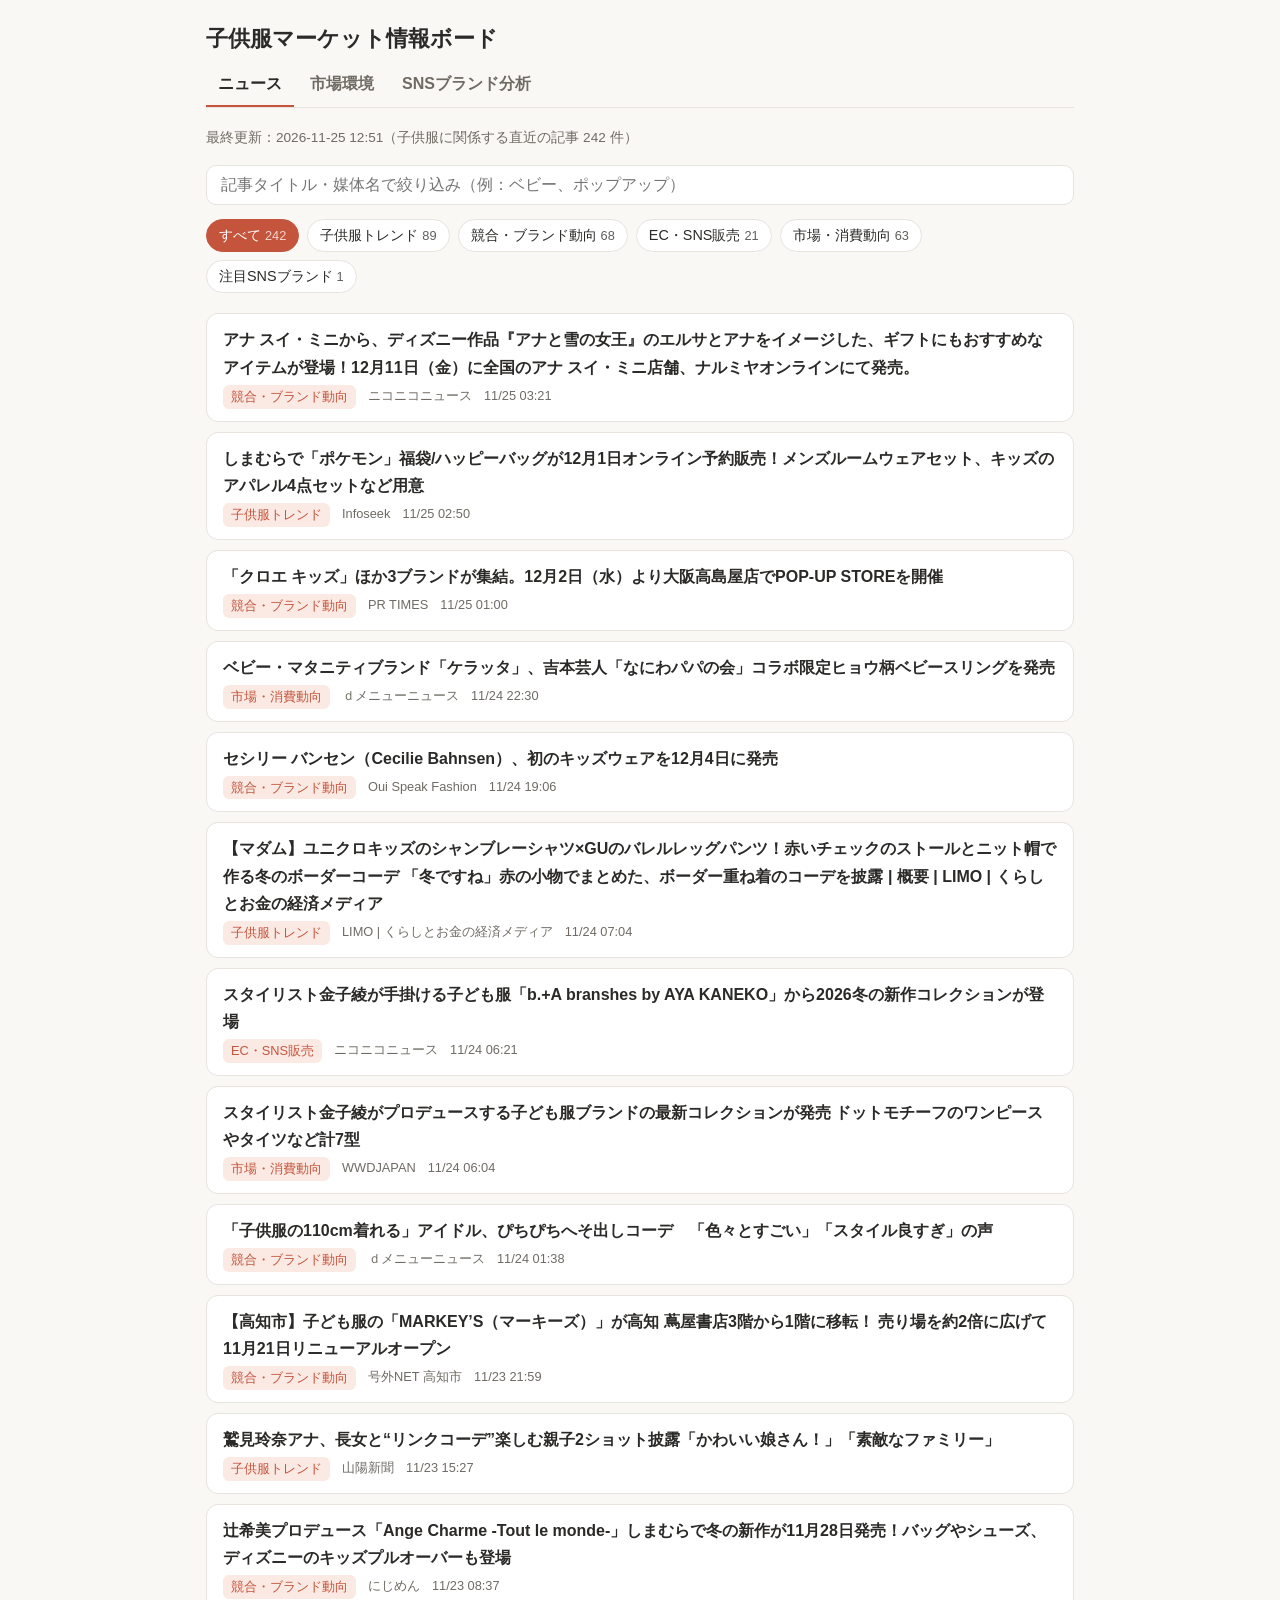
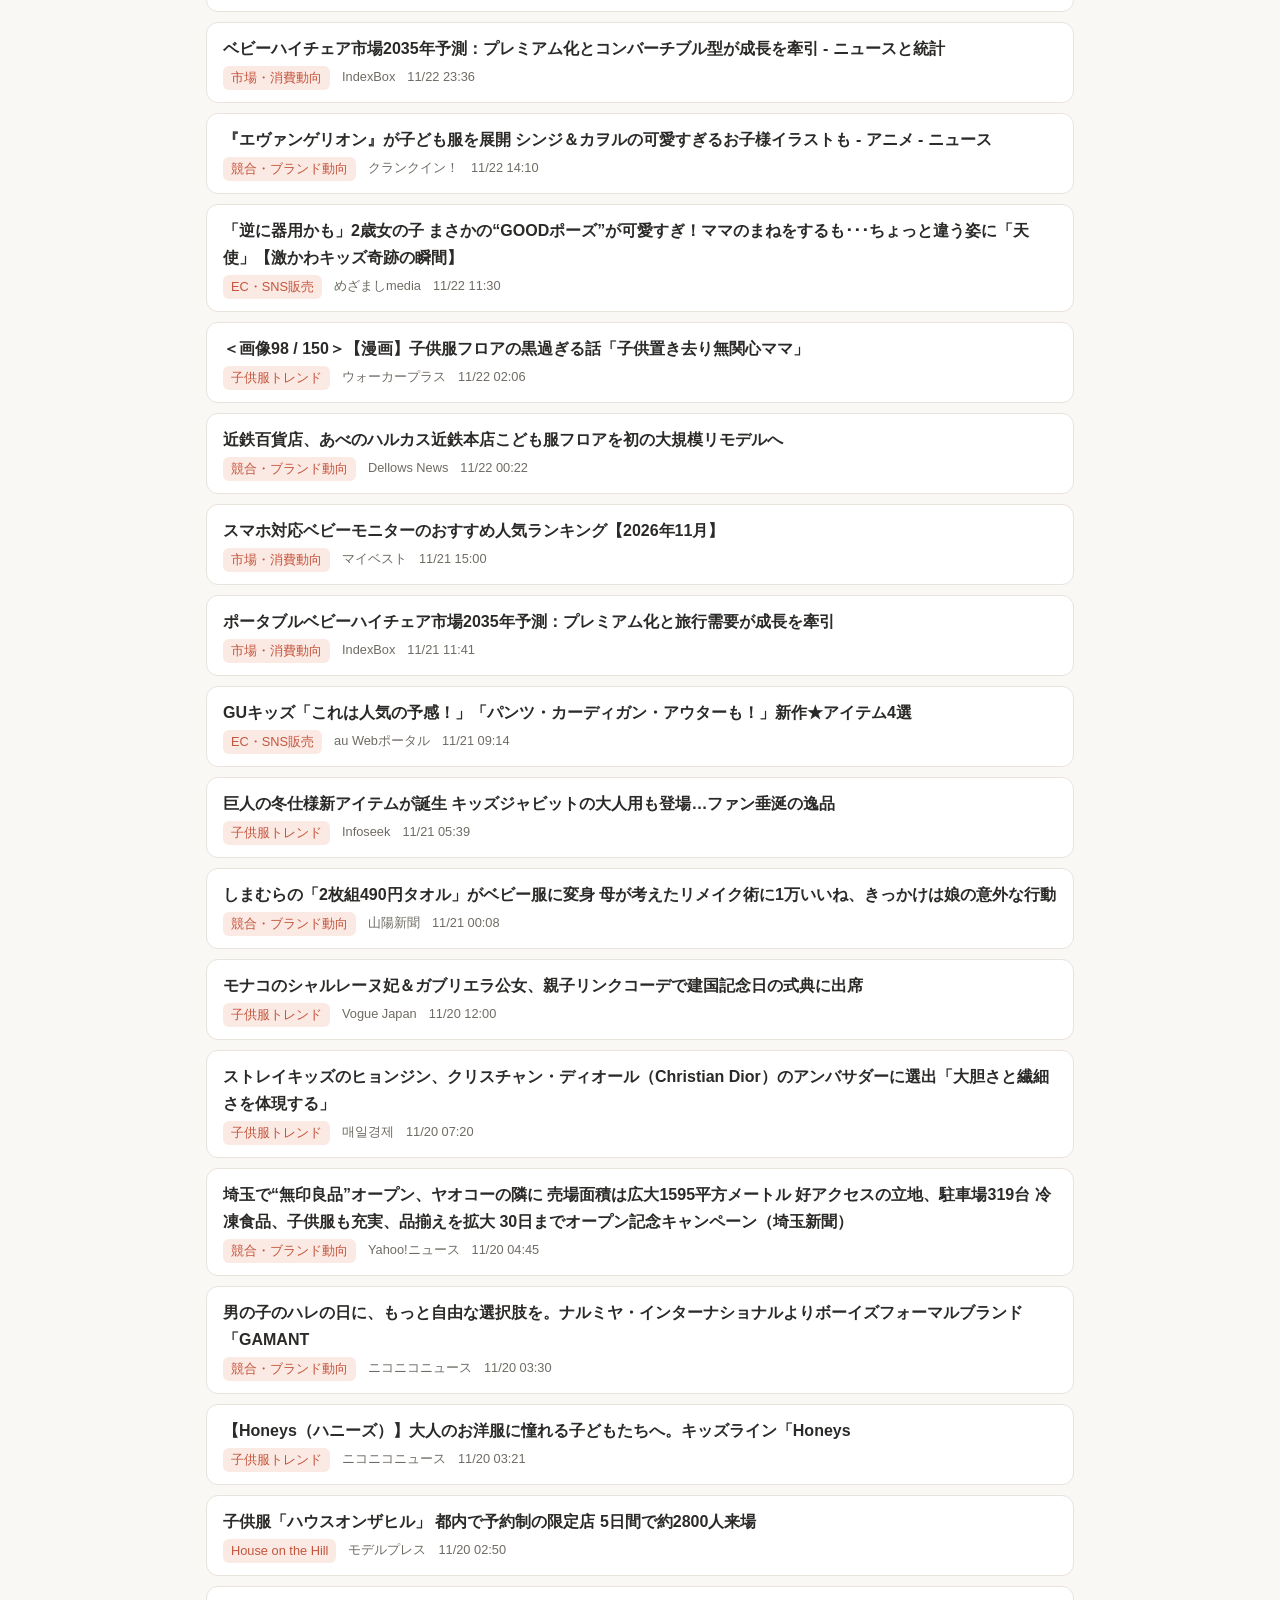
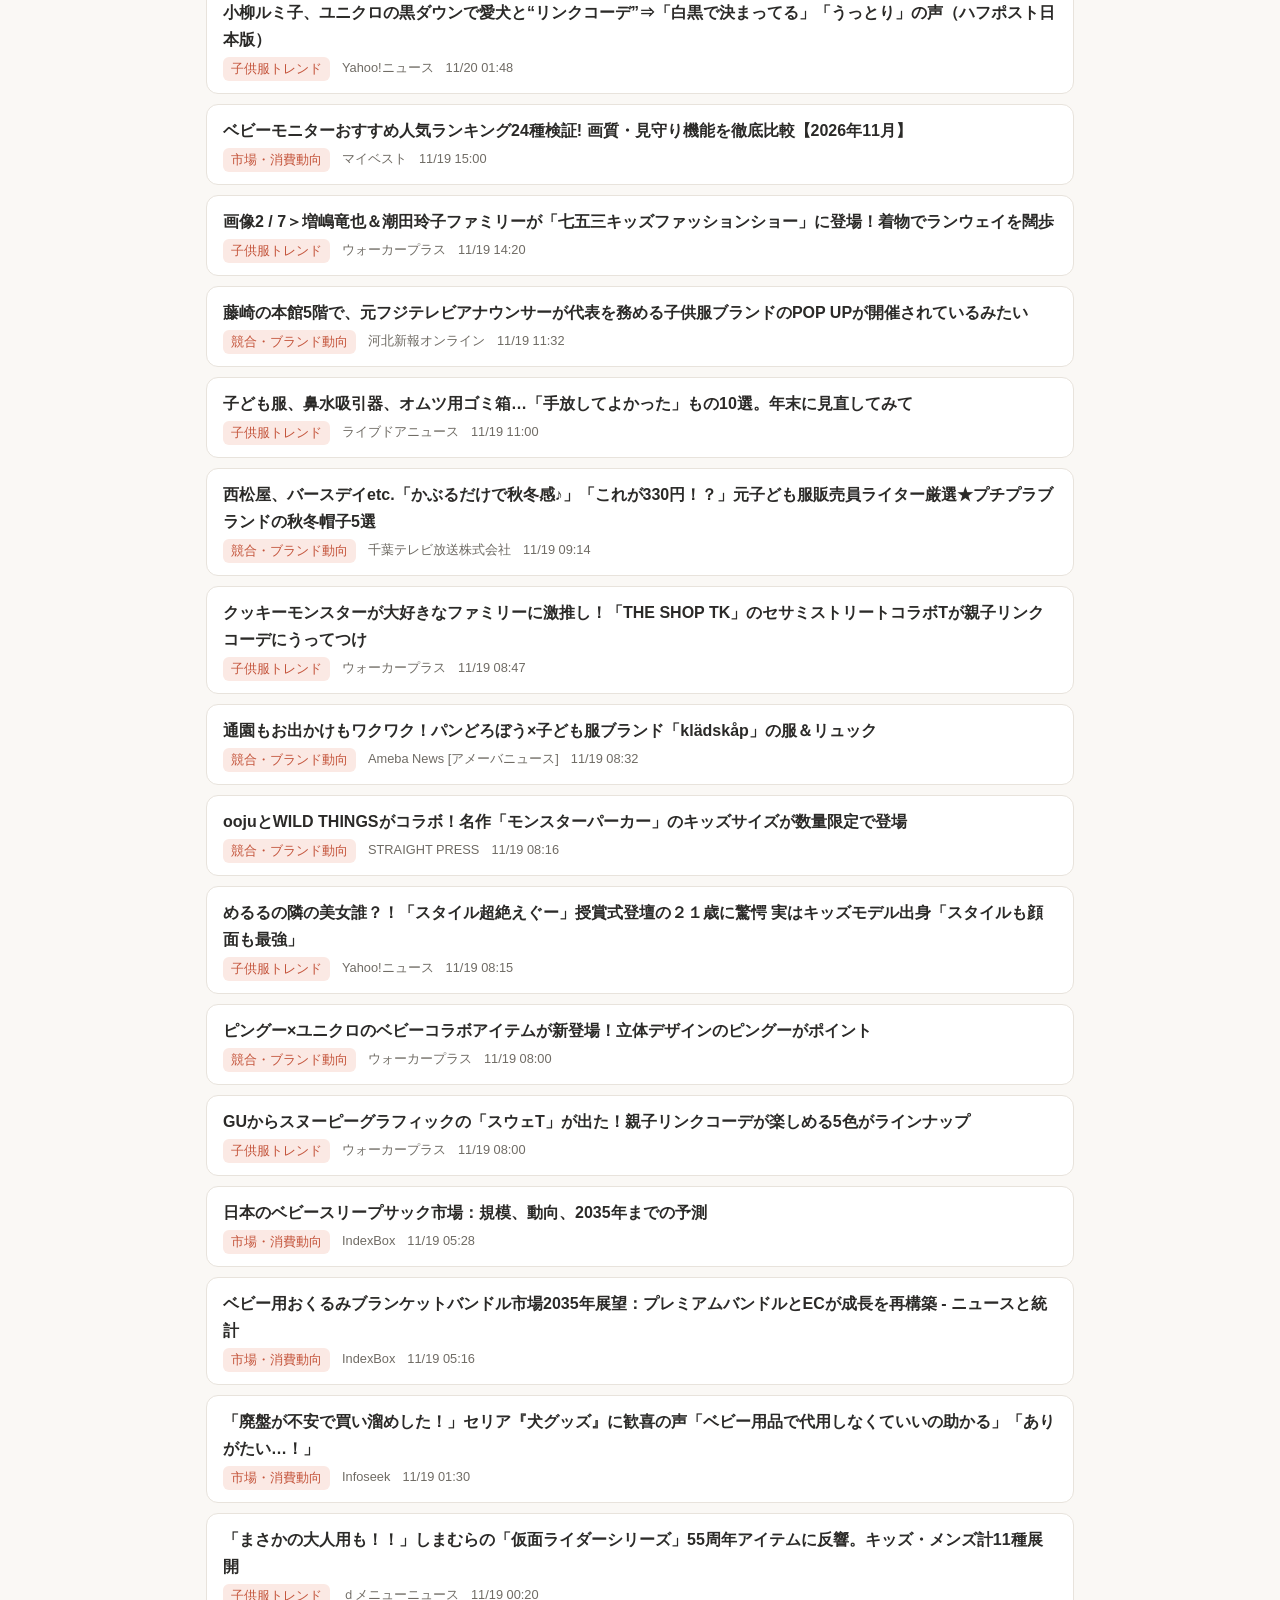
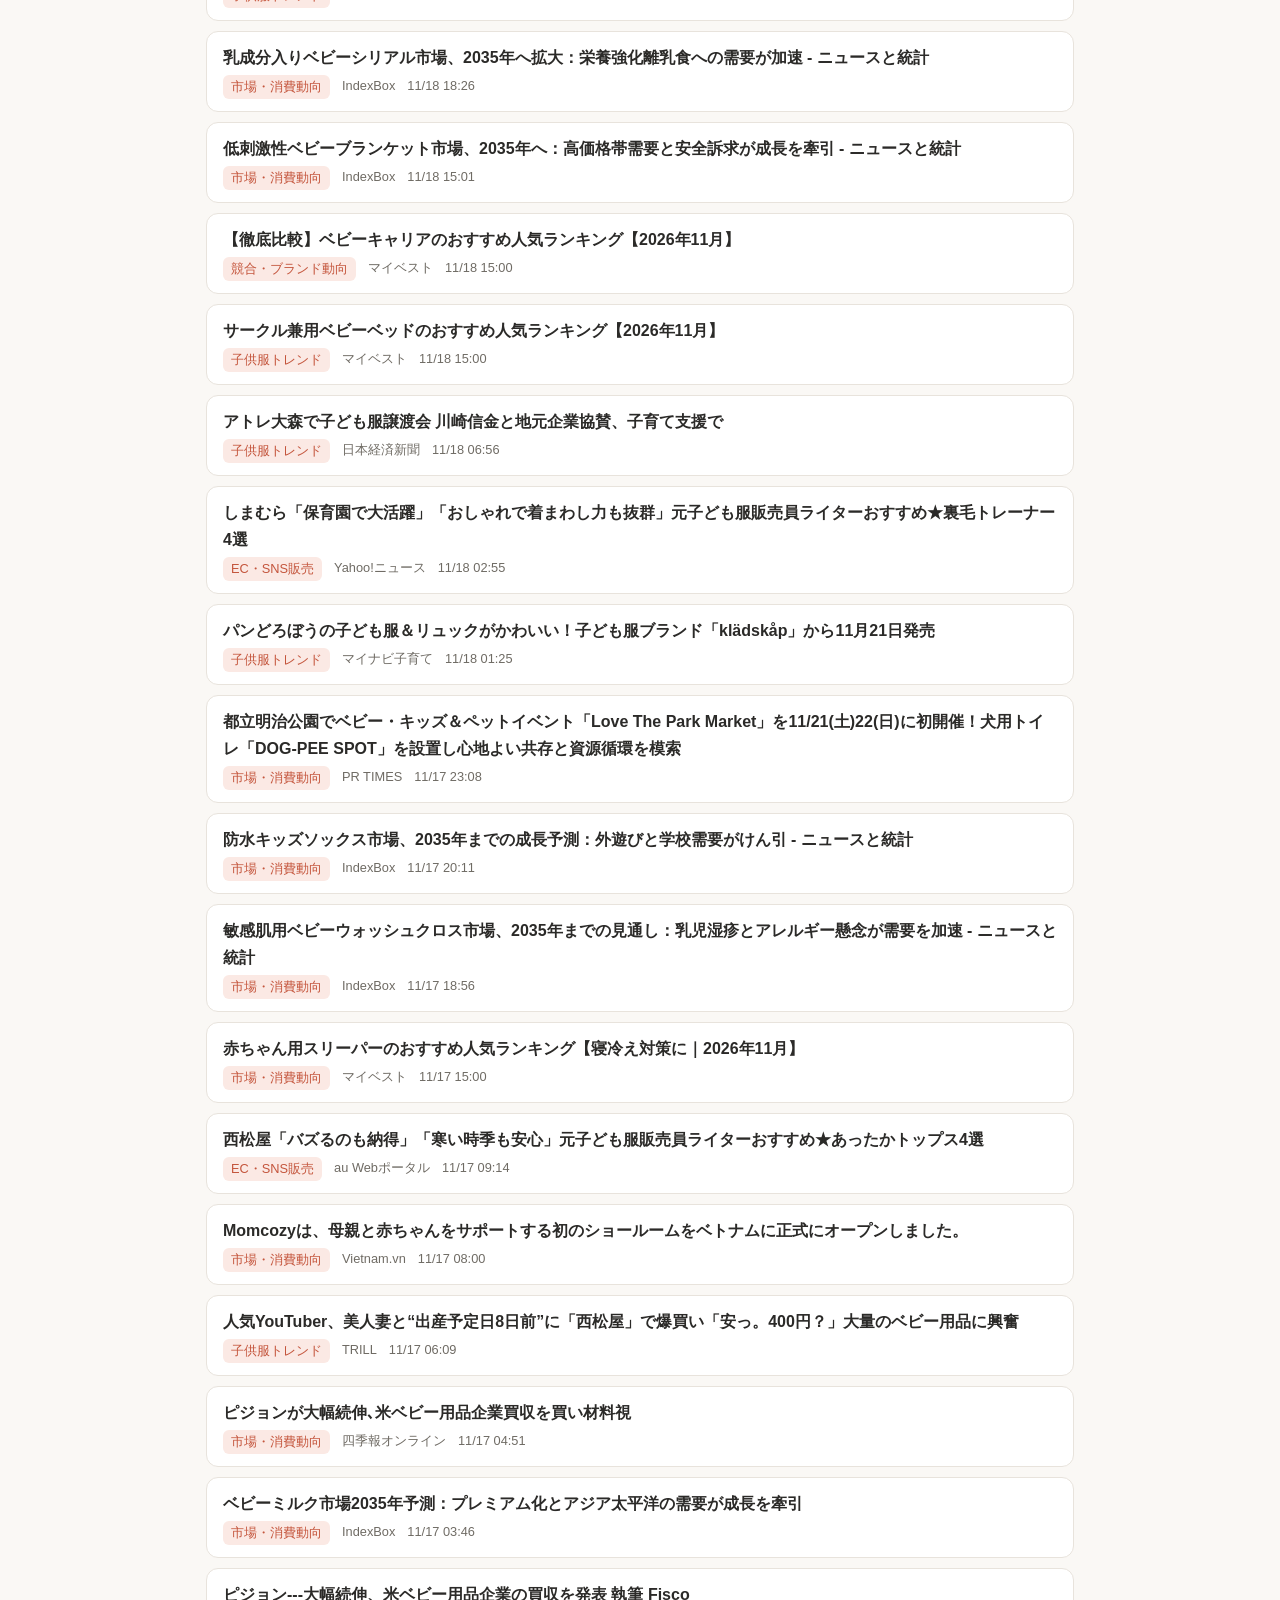
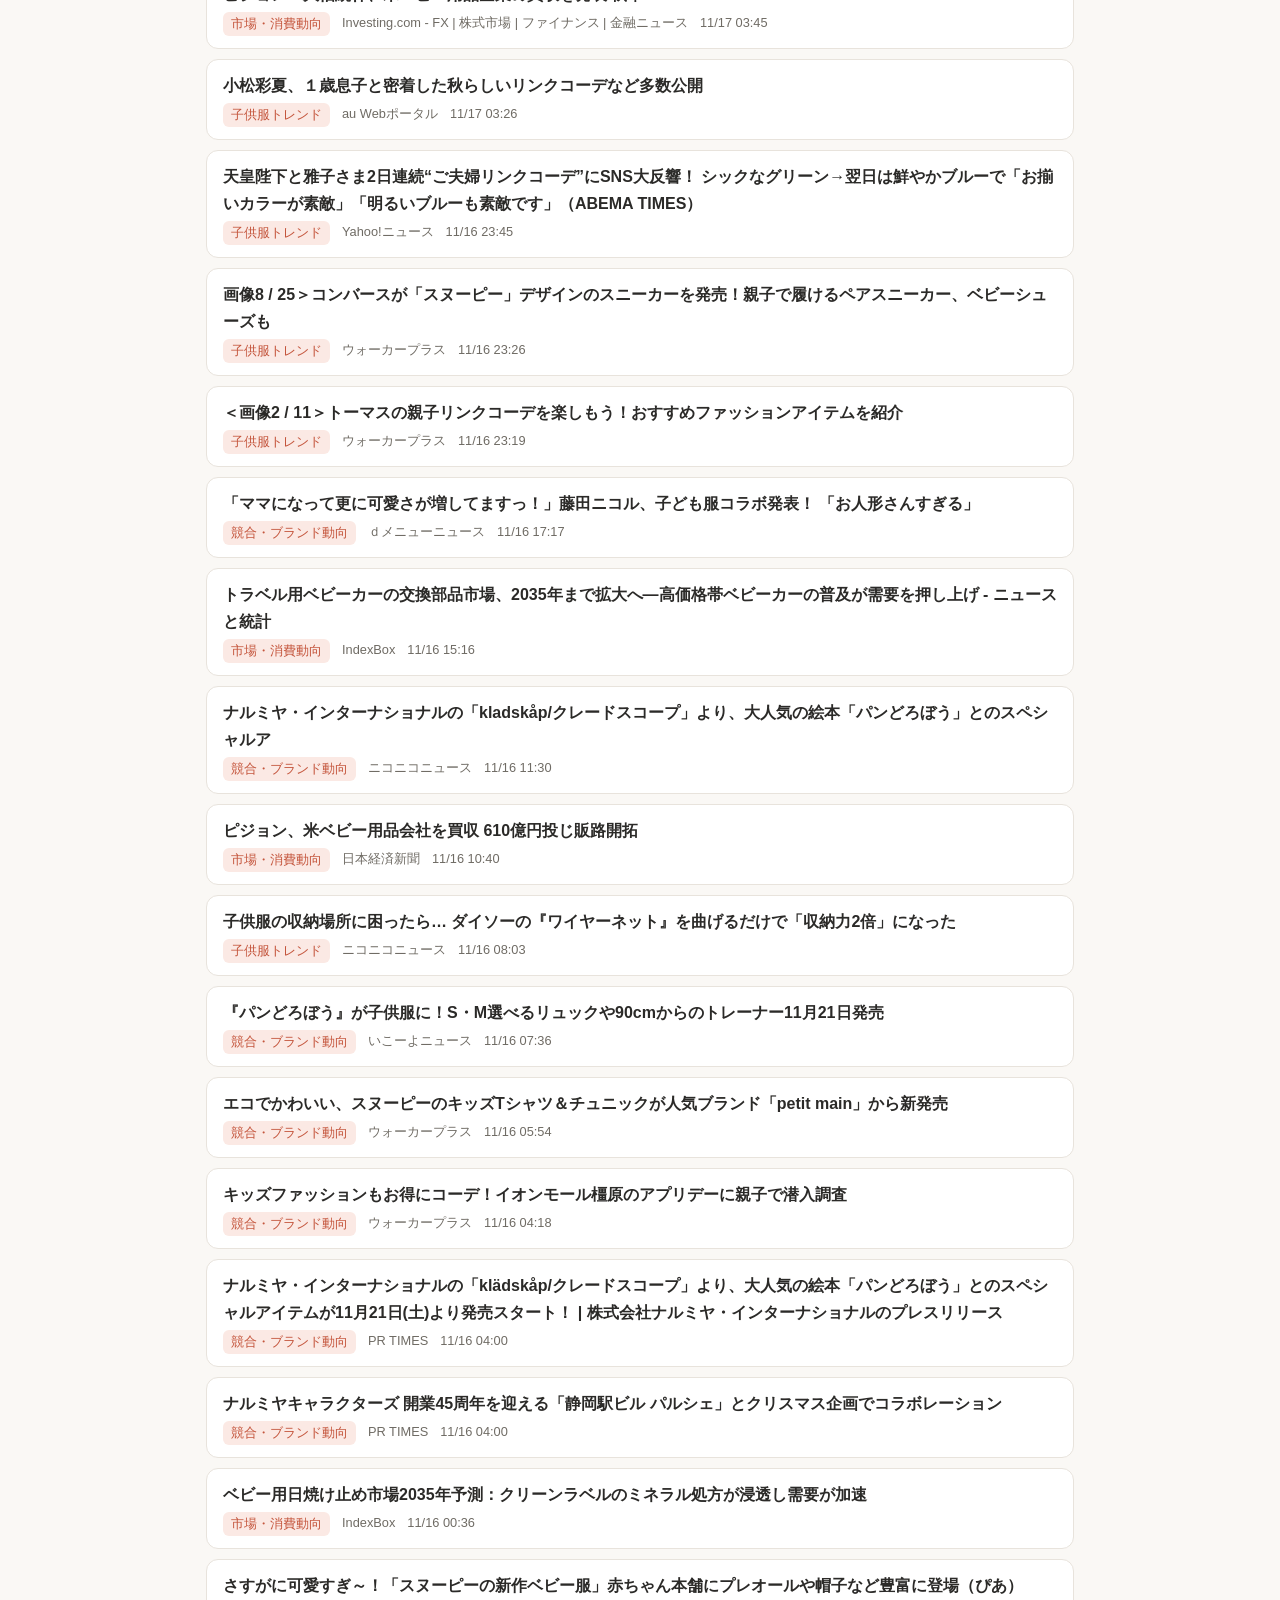
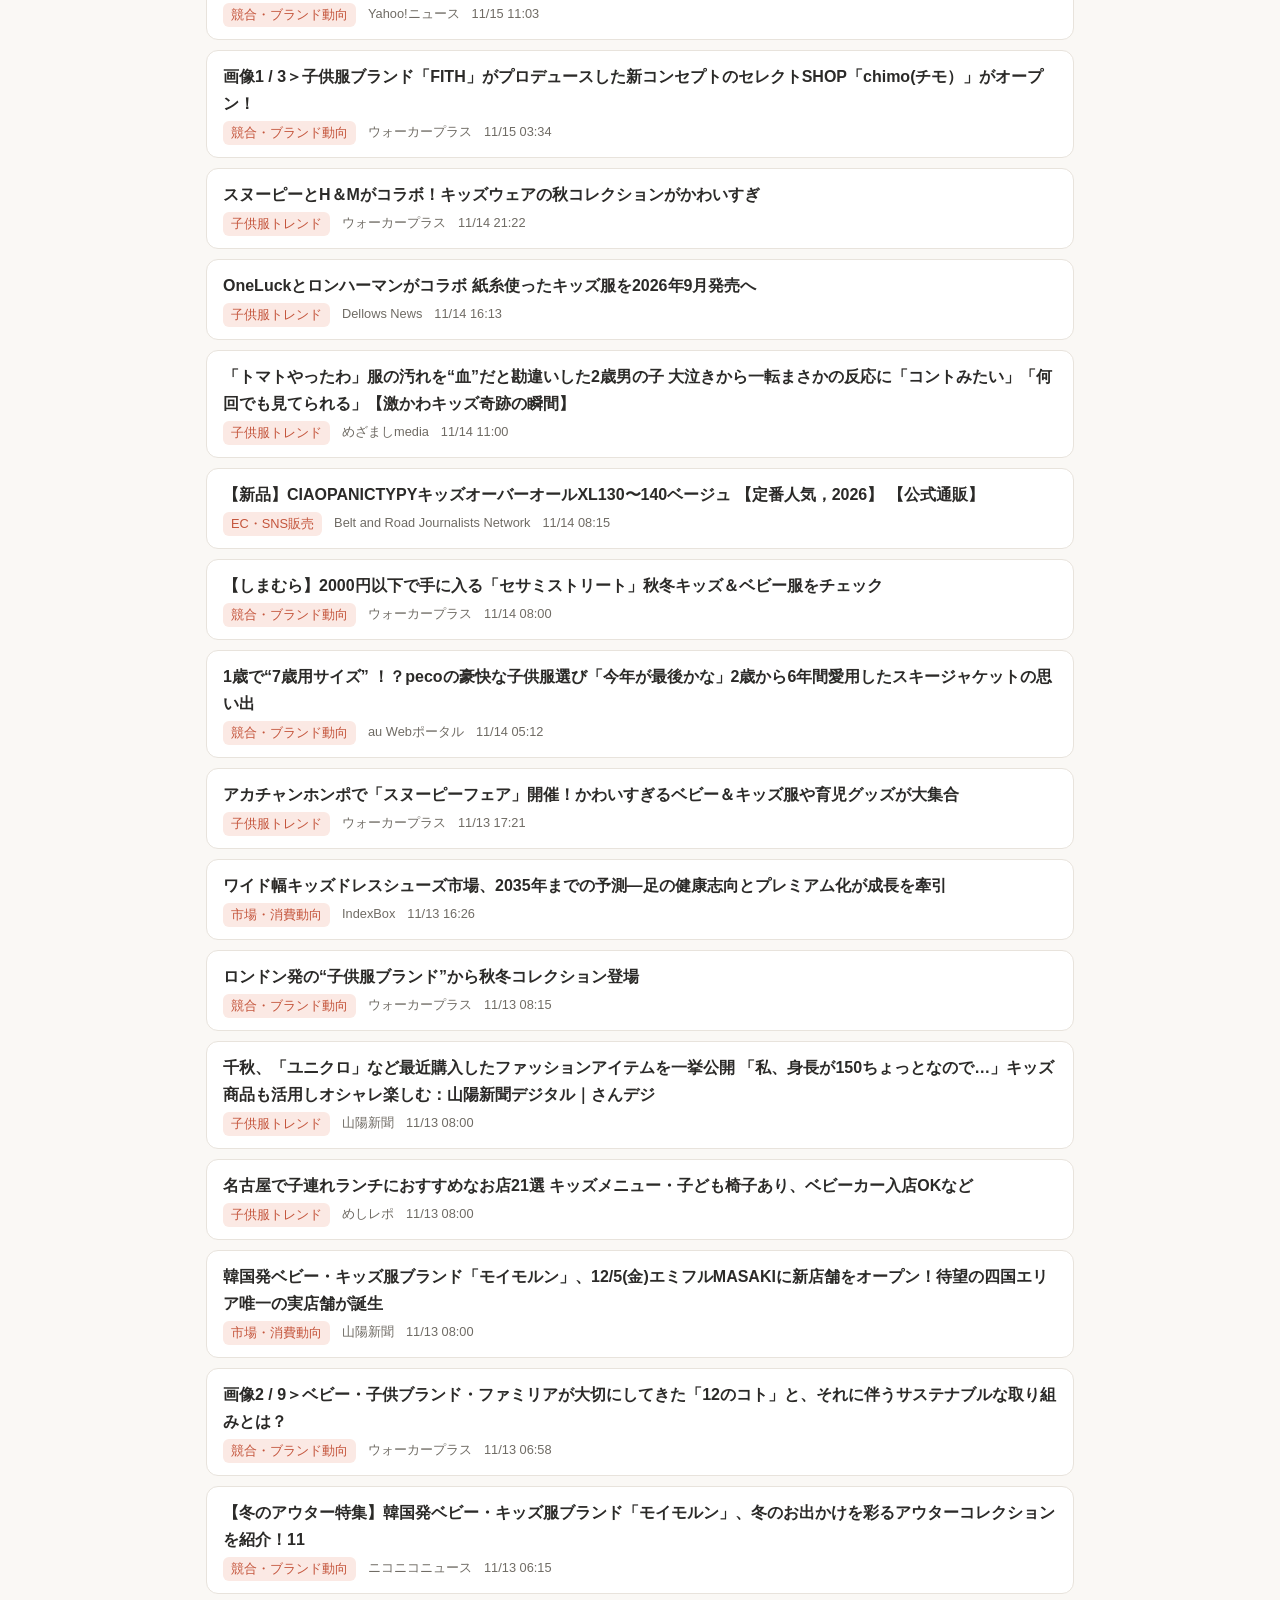
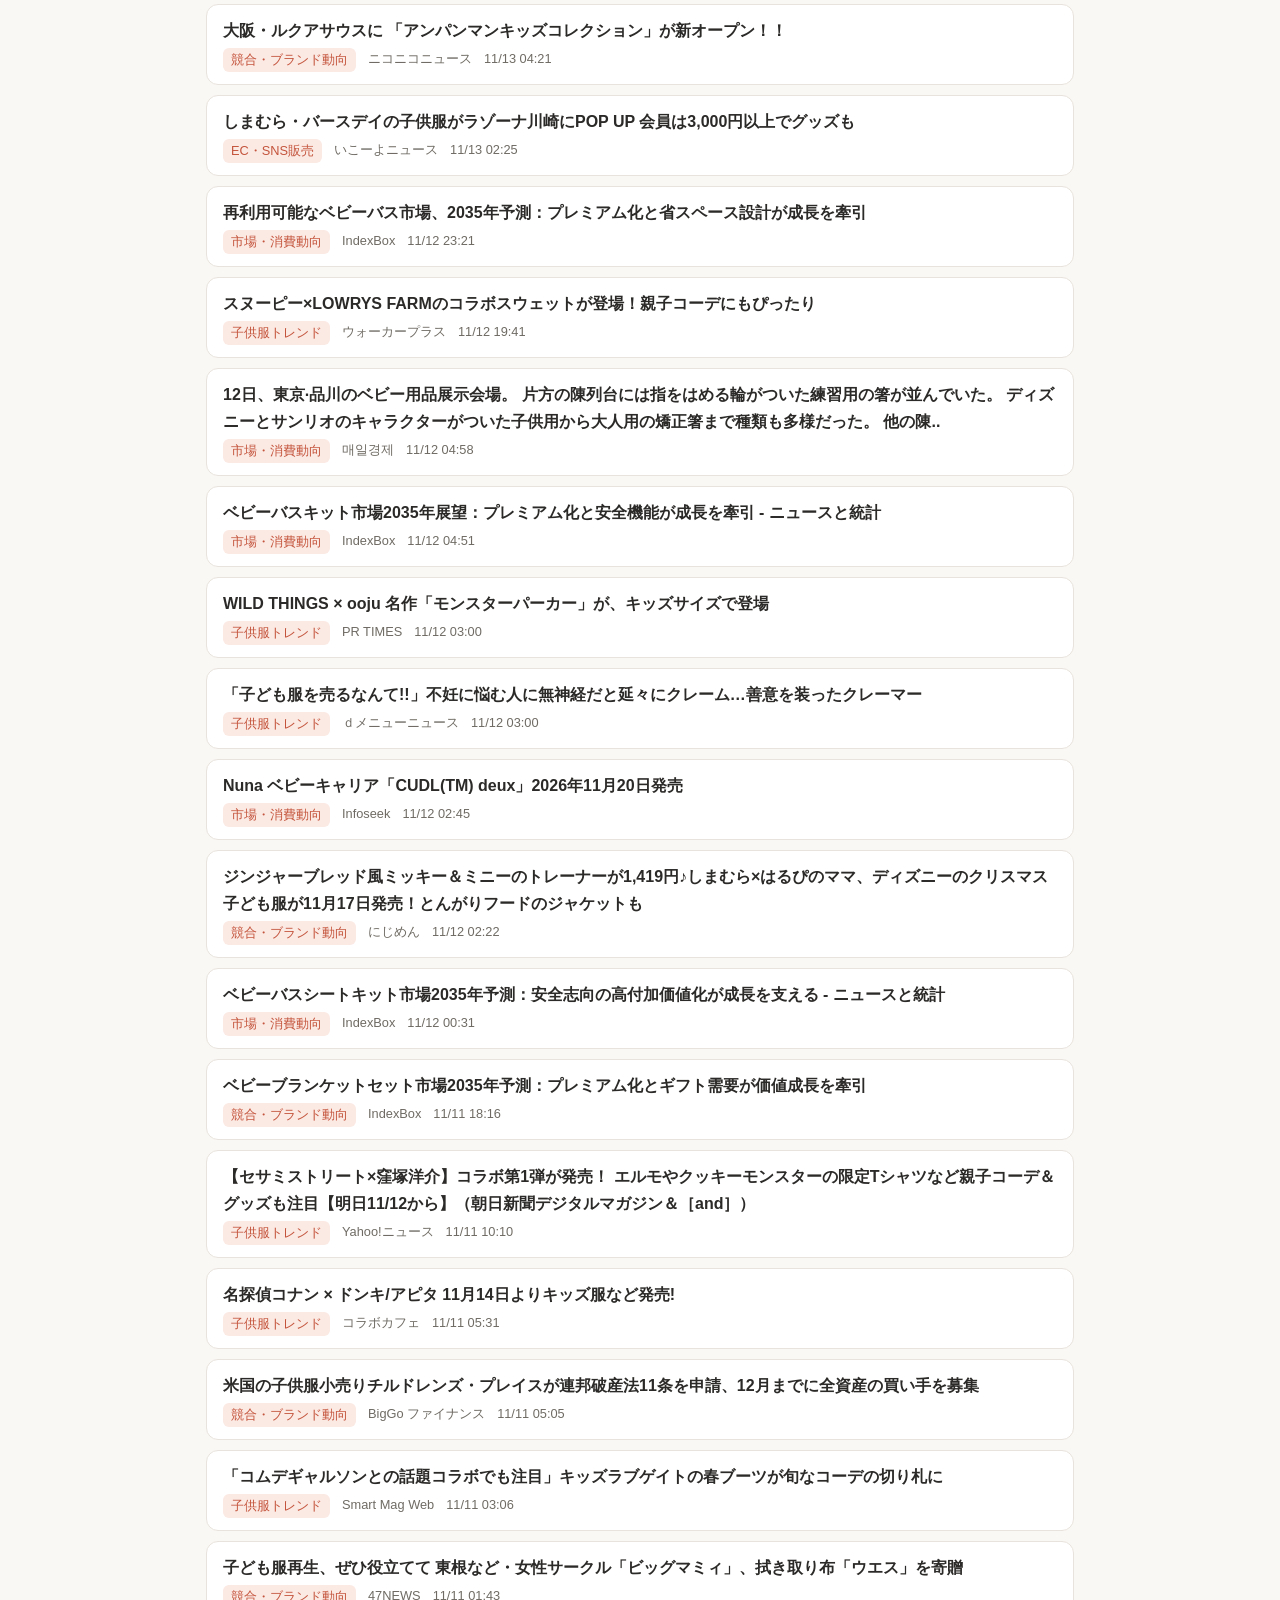
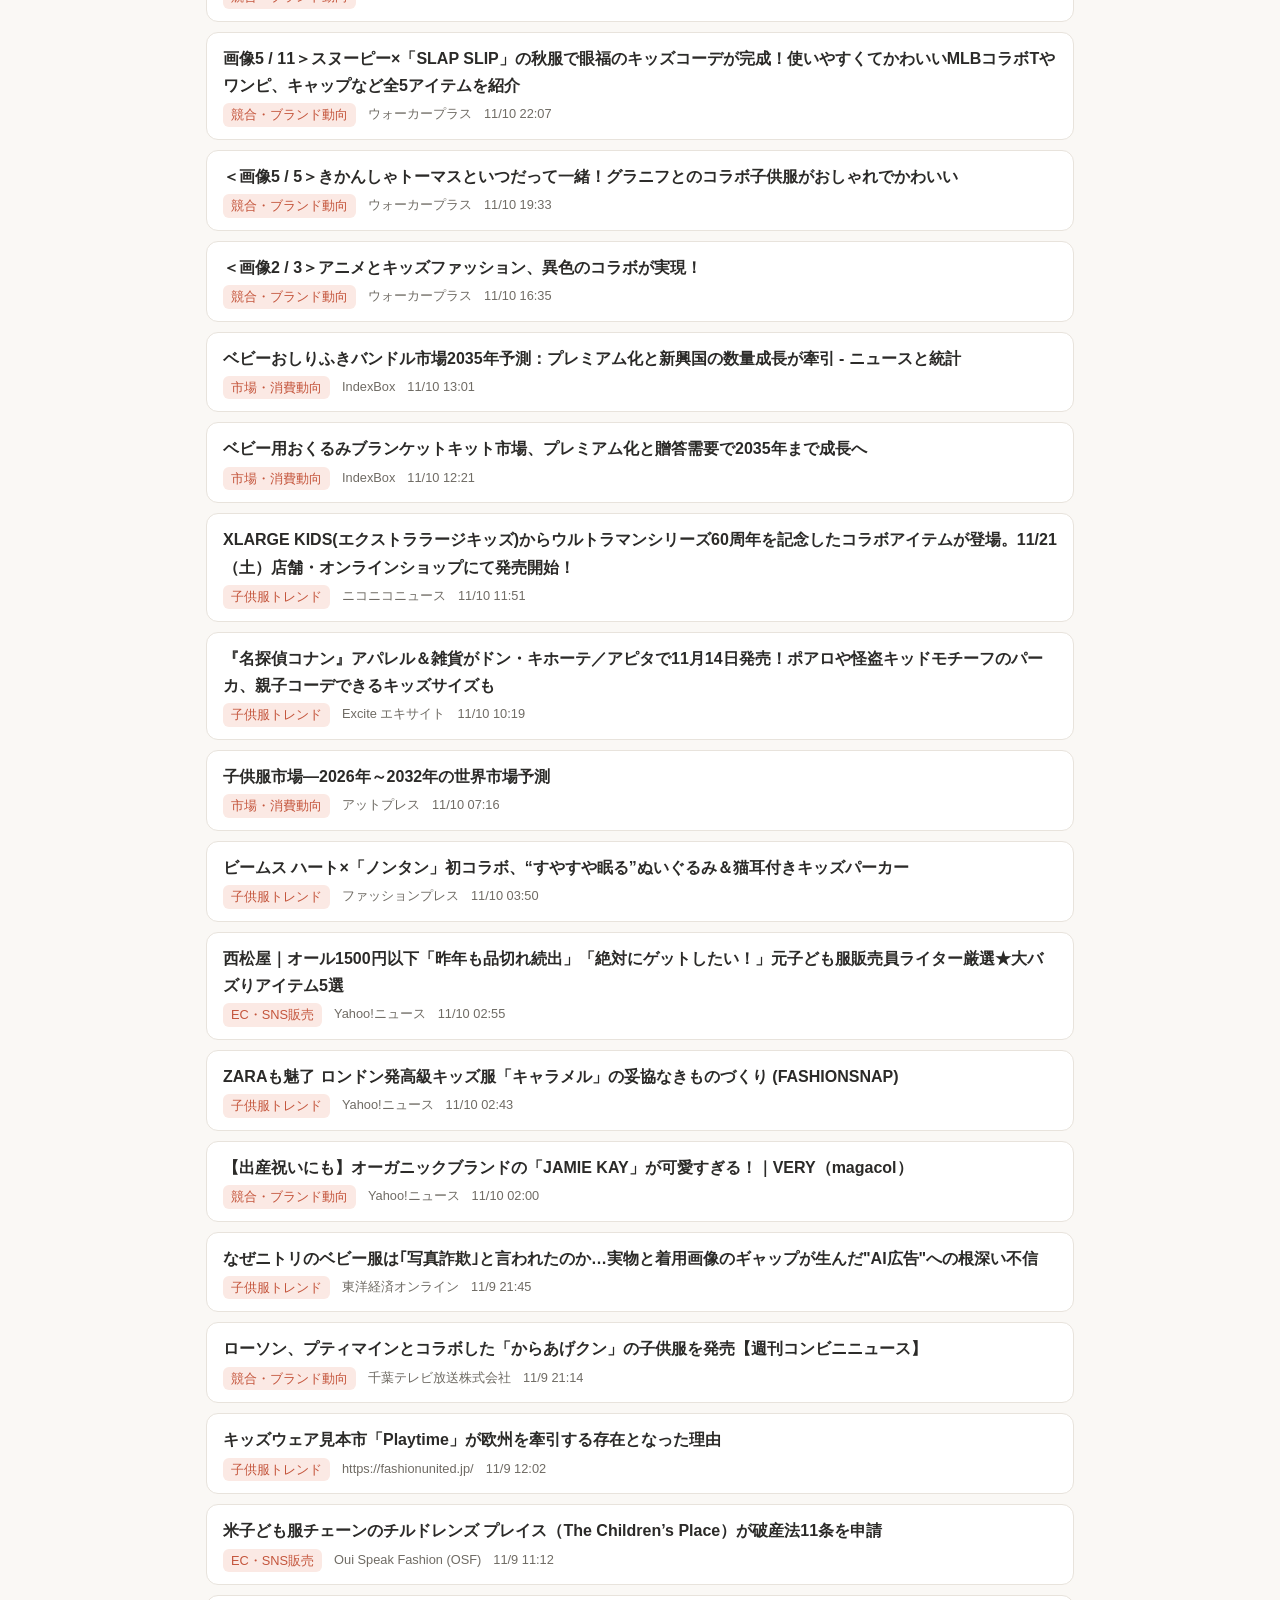
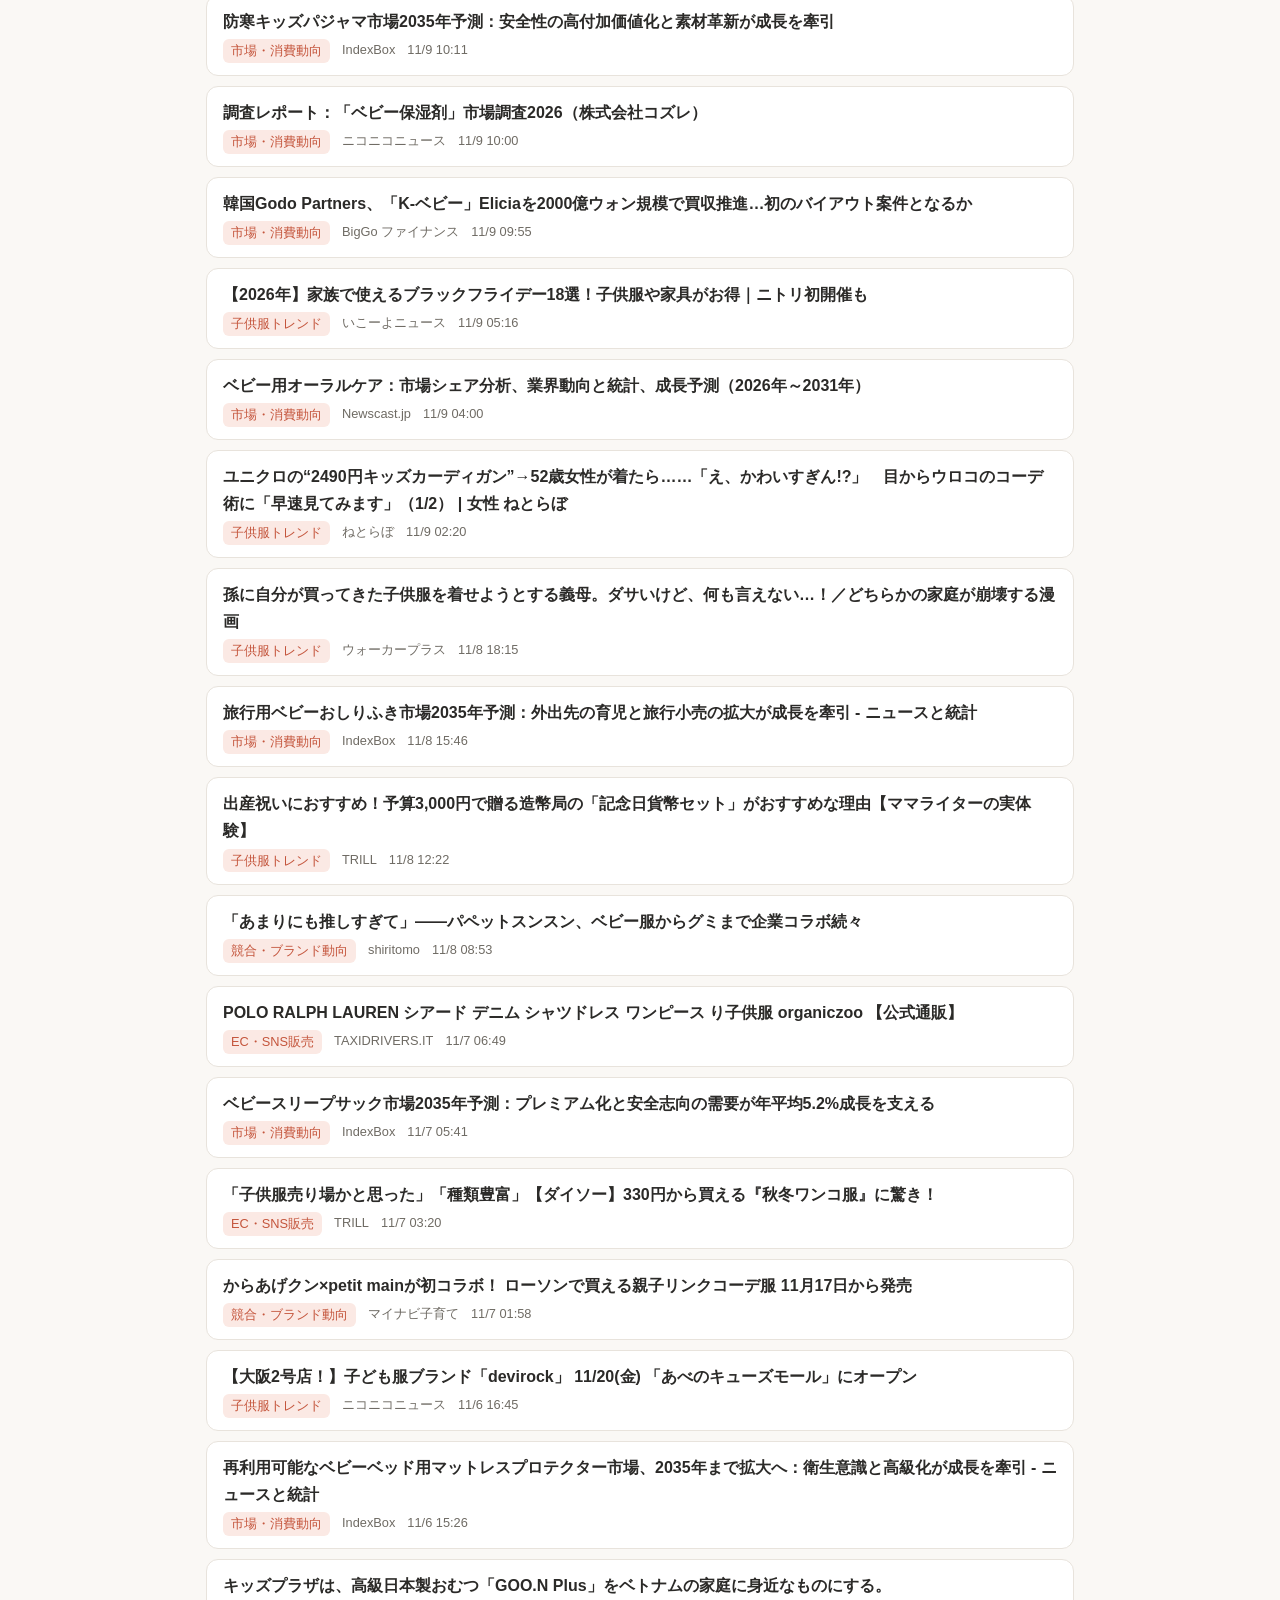
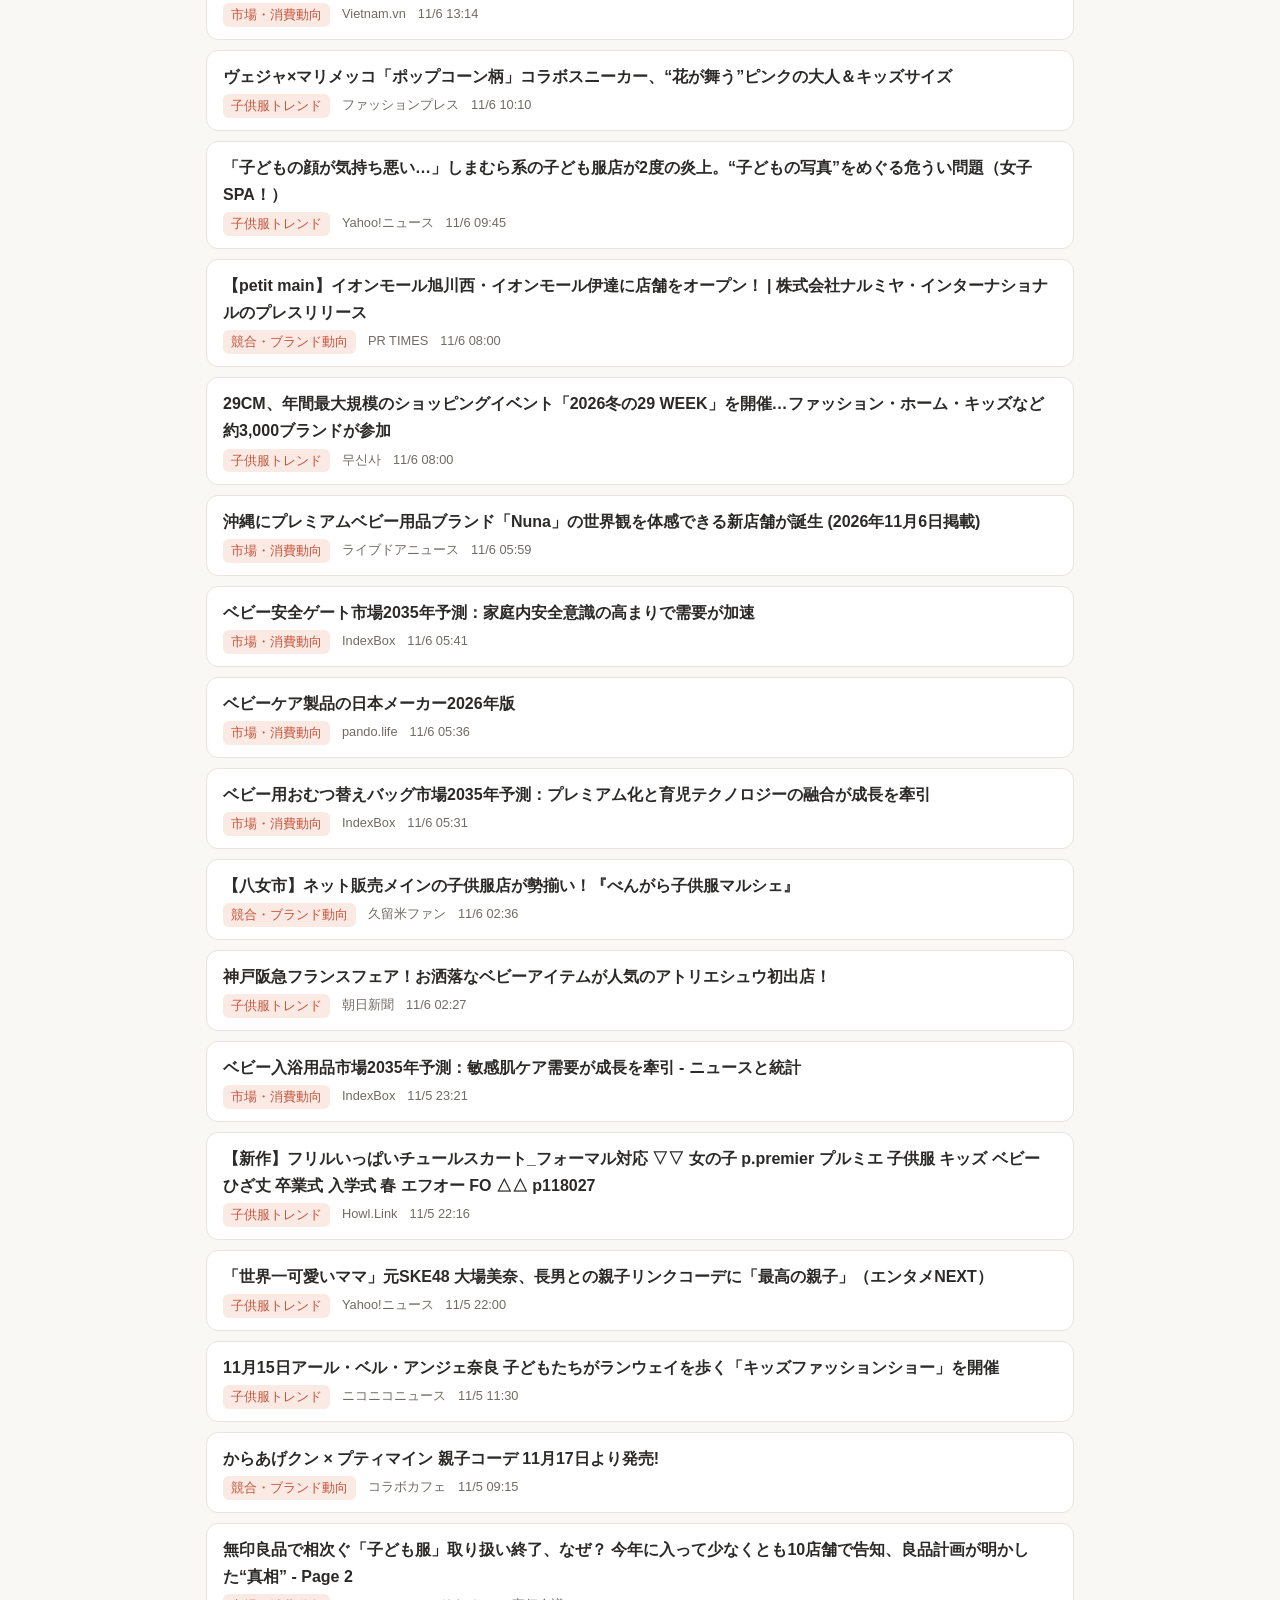
==== commit 8eef5f85: "ニュースを更新 2026-11-25 12:51" ====
--- a/docs/index.html
+++ b/docs/index.html
@@ -184,7 +184,7 @@
 }
 </script>
 <script>
-const DATA = {"updated": "2026-11-24 14:03", "categories": ["子供服トレンド", "競合・ブランド動向", "EC・SNS販売", "市場・消費動向", "注目SNSブランド"], "articles": [{"title": "スタイリスト金子綾が手掛ける子ども服「b.+A branshes by AYA KANEKO」から2026冬の新作コレクションが登場", "link": "https://news.google.com/rss/articles/CBMia0FVX3lxTE1BYXNsRVIwcTV4TFRadnBFeFJMQnFJMXpnaGE0TmRLbjMyVU9iOGItenh0UWRzZEpTTDVwRDZ2WkJIeHJiNndmSVluaEhKZ2wwUy02aFBOaGM0SFJWTjB2LUtRYkg0Nzc1RFYw?oc=5", "source": "時事ドットコム", "published": "2026-11-24T12:16:00+09:00", "category": "子供服トレンド", "keyword": "子供服 トレンド", "brand": null}, {"title": "【高知市】子ども服の「MARKEY’S（マーキーズ）」が高知 蔦屋書店3階から1階に移転！ 売り場を約2倍に広げて11月21日リニューアルオープン", "link": "https://news.google.com/rss/articles/CBMiX0FVX3lxTE5aOGVZVU9MS0l2QlRZemY0dU9obGZyelFJbllCYmdpUUl4eTZzbFB1UGF5NVNGSWp2RHYzaGFNZXFDbzZxUHI1UEtzbFI1RzU0S1F5cnpfMnVYODJBWHZj?oc=5", "source": "号外NET 高知市", "published": "2026-11-24T06:59:22+09:00", "category": "競合・ブランド動向", "keyword": "子供服 ポップアップ", "brand": null}, {"title": "「子供服の110cm着れる」アイドル、ぴちぴちへそ出しコーデ 「色々とすごい」「スタイル良」の声", "link": "https://news.google.com/rss/articles/CBMibkFVX3lxTE9CVFRxVWJER1BtS3dRM2hUcmltYkZGZFUzaVZlR3dxQVptZ0FzMkY3THpLSGt0QkEwdmxIbW8ycUJET05oZXNIbEN4bXRkRS1NcmdBQjN2YjJNNFhEZGxHVW5YYzd1bEJObGRodTh3?oc=5", "source": "au Webポータル", "published": "2026-11-23T20:26:29+09:00", "category": "競合・ブランド動向", "keyword": "子供服 コラボ", "brand": null}, {"title": "辻希美プロデュース「Ange Charme -Tout le monde-」しまむらで冬の新作が11月28日発売！バッグやシューズ、ディズニーのキッズプルオーバーも登場", "link": "https://news.google.com/rss/articles/CBMiV0FVX3lxTE1UdnpWUjd3LU9qTXgwajl0VVJtTU1BSll5QW9KV25xTXNRSWJDQzVVUTBqQnl6ZU4zV21mSUVkbG9uelJWd0lBVmlRQnI5b3pVcmo2Rmx6VQ?oc=5", "source": "にじめん", "published": "2026-11-23T17:37:00+09:00", "category": "競合・ブランド動向", "keyword": "子供服 コラボ", "brand": null}, {"title": "ベビーハイチェア市場2035年予測：プレミアム化とコンバーチブル型が成長を牽引 - ニュースと統計", "link": "https://news.google.com/rss/articles/[base64]?oc=5", "source": "IndexBox", "published": "2026-11-23T08:36:06+09:00", "category": "市場・消費動向", "keyword": "ベビー用品 市場", "brand": null}, {"title": "『エヴァンゲリオン』が子ども服を展開 シンジ＆カヲルの可愛すぎるお子様イラストも - アニメ - ニュース", "link": "https://news.google.com/rss/articles/CBMiS0FVX3lxTE96R2Uyb1gwbzVqMTlORUprTXVPM3NqRHVtXzR4UF9uMHlmZk9DZ1RKUk1IRmluWlg1RE1yNmRoekNCV1JyQnE1MDVCQQ?oc=5", "source": "クランクイン！", "published": "2026-11-22T23:10:00+09:00", "category": "競合・ブランド動向", "keyword": "子供服 コラボ", "brand": null}, {"title": "「逆に器用かも」2歳女の子 まさかの“GOODポーズ”が可愛すぎ！ママのまねをするも･･･ちょっと違う姿に「天使」【激かわキッズ奇跡の瞬間】", "link": "https://news.google.com/rss/articles/CBMiW0FVX3lxTE50eGlnREZyNElkZVRfZ3pSNlZ4aFZqX3pldDBuTS03NFpmM2cycjJOWlZXZEF3M2tuYjk2aXRyLWhrZ2dYVko0THZOUlRSMW1ydVY2ZHBqQkVDdTg?oc=5", "source": "めざましmedia", "published": "2026-11-22T20:30:00+09:00", "category": "EC・SNS販売", "keyword": "子供服 Instagram", "brand": null}, {"title": "＜画像98 / 150＞【漫画】子供服フロアの黒過ぎる話「子供置き去り無関心ママ」", "link": "https://news.google.com/rss/articles/CBMibkFVX3lxTE83bjBvc1UxRWgyVTZXZlU4R0VHVEVnSzI1N05wZTBCSWdDMnhGU3A5c3ZRZjlvR2d3SGJkanNMeFg2czM2QTJSMnZqa1BEb0lXczNVTGt6blhIVnpSVk9NUmVQVlhXR19sTWFnRmZB?oc=5", "source": "ウォーカープラス", "published": "2026-11-22T11:06:37+09:00", "category": "子供服トレンド", "keyword": "子供服 新作", "brand": null}, {"title": "近鉄百貨店、あべのハルカス近鉄本店こども服フロアを初の大規模リモデルへ", "link": "https://news.google.com/rss/articles/CBMiRkFVX3lxTFBtVTlQT3NRQ3NTellNRnVPSTdmOS0xZTRaNkRmXzdFcTdIVnJ4Vzg5dW1mcUppMjVBQUQydTFpSGYyUFlxUGc?oc=5", "source": "Dellows News", "published": "2026-11-22T09:22:57+09:00", "category": "競合・ブランド動向", "keyword": "子供服 出店", "brand": null}, {"title": "ポータブルベビーハイチェア市場2035年予測：プレミアム化と旅行需要が成長を牽引", "link": "https://news.google.com/rss/articles/[base64]?oc=5", "source": "IndexBox", "published": "2026-11-21T20:41:04+09:00", "category": "市場・消費動向", "keyword": "ベビー用品 市場", "brand": null}, {"title": "GUキッズ「これは人気の予感！」「パンツ・カーディガン・アウターも！」新作★アイテム4選", "link": "https://news.google.com/rss/articles/CBMibkFVX3lxTE1ubWFoVE9ZUk1BbWNoYXlGd2VYQzBaakYwYTlYQk9zN0tfMUFPeWYzbnJ6S1AtYm5yaEcwcEhONHhINVNncFZINDNJb005MzNycDR3bmltQ19VN0NMYmt2ZXdoOFFCZURUaG5rc1Bn?oc=5", "source": "au Webポータル", "published": "2026-11-21T18:14:18+09:00", "category": "EC・SNS販売", "keyword": "子供服 Instagram", "brand": null}, {"title": "巨人の冬仕様新アイテムが誕生 キッズジャビットの大人用も登場…ファン垂涎の逸品", "link": "https://news.google.com/rss/articles/CBMiZEFVX3lxTE5oU3VVSDNjUGo5NzRoTGxYWnAyQlllQjNQblFsb1hsVW5YU1NPUTJNS3hzQlREVS1tb3NUOG1mZnJxc05nVnUwcS0zN1IwUUI0bHhLTlBQN09jSmR3dHI1Tm9hcWM?oc=5", "source": "Infoseek", "published": "2026-11-21T14:39:05+09:00", "category": "子供服トレンド", "keyword": "キッズファッション", "brand": null}, {"title": "しまむらの「2枚組490円タオル」がベビー服に変身 母が考えたリメイク術に1万いいね、きっかけは娘の意外な行動", "link": "https://news.google.com/rss/articles/CBMiZ0FVX3lxTFBiQnhNTnpOYWdad0t3MGM2R29xamZOQ3I1bHFTZ0ZsaTd4TmUyZkZZZGhaQlQyckZka3dXN0k4ZC1SQ3gzUUpHcHNGaHhJUlR6R0JGdEw3bUJFczNyZGRjX0VUa1NoekE?oc=5", "source": "山陽新聞", "published": "2026-11-21T09:08:19+09:00", "category": "競合・ブランド動向", "keyword": "ベビー服 ブランド", "brand": null}, {"title": "モナコのシャルレーヌ妃＆ガブリエラ公女、親子リンクコーデで建国記念日の式典に出席", "link": "https://news.google.com/rss/articles/[base64]?oc=5", "source": "Vogue Japan", "published": "2026-11-20T21:00:00+09:00", "category": "子供服トレンド", "keyword": "親子コーデ", "brand": null}, {"title": "ストレイキッズのヒョンジン、クリスチャン・ディオール（Christian Dior）のアンバサダーに選出「大胆さと繊細さを体現する」", "link": "https://news.google.com/rss/articles/CBMiUEFVX3lxTFBVU0VUbUhHVDloM09EUXVWMVp1SERLOUttRGEyMU05eDJXYXRNaDhPUkNKRFUtZEk1TVh5eXJ6TzRTNXBOaUxPRkRZcU8tU2NP?oc=5", "source": "매일경제", "published": "2026-11-20T16:20:57+09:00", "category": "子供服トレンド", "keyword": "キッズファッション", "brand": null}, {"title": "埼玉で“無印良品”オープン、ヤオコーの隣に 売場面積は広大1595平方メートル 好アクセスの立地、駐車場319台 冷凍食品、子供服も充実、品揃えを拡大 30日までオープン記念キャンペーン（埼玉新聞）", "link": "https://news.google.com/rss/articles/CBMif0FVX3lxTE5vSV9fWVJuX1FULTB1aXdaSm5YY1pVRml4cTNMYnVkNkU1bG1QLWVrVmxidjJ2RjF3cWlSTVl5d0wtVlNkUE51NFpkTWZRc1k2X0JKR0N2a2xqN1l1cHFMNXpYZGlxNnlSTDkwbF9UU0NKVzBmb21PZXNHTlhSZVk?oc=5", "source": "Yahoo!ニュース", "published": "2026-11-20T13:45:14+09:00", "category": "競合・ブランド動向", "keyword": "子供服 出店", "brand": null}, {"title": "男の子のハレの日に、もっと自由な選択肢を。ナルミヤ・インターナショナルよりボーイズフォーマルブランド「GAMANT", "link": "https://news.google.com/rss/articles/CBMiVEFVX3lxTE05VUI4NWhfRE9YZTlpMm1nUVhybGZreGprZEtIeF9keExTS2hteHJGT0VCdTBtZTIzMER0ZEJRanJ5cHEzUXZWdzJHdkdOaE9KNlhhUA?oc=5", "source": "ニコニコニュース", "published": "2026-11-20T12:30:30+09:00", "category": "競合・ブランド動向", "keyword": "子供服ブランド", "brand": null}, {"title": "【Honeys（ハニーズ）】大人のお洋服に憧れる子どもたちへ。キッズライン「Honeys", "link": "https://news.google.com/rss/articles/CBMiaEFVX3lxTE8zRzJ1S3VRVDBScXNmbC1mRGhWcW5jWGlsMnVRTEJLTDhCNmpncjdTVEJ1bmpIemVUcW9hcTNvSDdfTmNpSXNVYloxdjhmOGlzaHJpd0xKbTN1Yi1hOHpGMGd5d3FYeFRM?oc=5", "source": "ニコニコニュース", "published": "2026-11-20T12:21:43+09:00", "category": "競合・ブランド動向", "keyword": "子供服ブランド", "brand": null}, {"title": "子供服「ハウスオンザヒル」 都内で予約制の限定店 5日間で約2800人来場", "link": "https://news.google.com/rss/articles/CBMiQ0FVX3lxTE15anBTVy1OaEVUSmRDMzNJY0pHQ1NjZGQtWDB0aWNubTZkdE1XZ1otMEtzM2MwLUp2MlhwN0wtSkREVVE?oc=5", "source": "モデルプレス", "published": "2026-11-20T11:50:39+09:00", "category": "注目SNSブランド", "keyword": "\"ハウスオンザヒル\" 子供服", "brand": "House on the Hill"}, {"title": "小柳ルミ子、ユニクロの黒ダウンで愛犬と“リンクコーデ”⇒「白黒で決まってる」「うっとり」の声（ハフポスト日本版）", "link": "https://news.google.com/rss/articles/CBMif0FVX3lxTFBHSXdKUlhVU04zd0pzZHliLVdHTmhFRDEyc3BXX1VjdXZqTjVubzROV0w1VnFjWEtfTXJ4Qzk4MThNdGZFSGIxVlROVWhsUzJKYVFBZXVESVBVZzUtSnp5M1JDMGhvMVE0Y3ZqMmM5dXNaSThtZVBSN1N3cGZuYXc?oc=5", "source": "Yahoo!ニュース", "published": "2026-11-20T10:48:09+09:00", "category": "子供服トレンド", "keyword": "親子コーデ", "brand": null}, {"title": "ベビーモニターおすすめ人気ランキング24種検証! 画質・見守り機能を徹底比較【2026年11月】", "link": "https://news.google.com/rss/articles/CBMiPEFVX3lxTE9nOExMa2FzaVlPTGl2NXp1YWFTbUpLeUpkT0tZWGJuT3NPVDgwNHFhQVhYSEIwM195dUlJNg?oc=5", "source": "マイベスト", "published": "2026-11-20T00:00:00+09:00", "category": "市場・消費動向", "keyword": "ベビー用品 市場", "brand": null}, {"title": "藤崎の本館5階で、元フジテレビアナウンサーが代表を務める子供服ブランドのPOP UPが開催されているみたい", "link": "https://news.google.com/rss/articles/CBMiYkFVX3lxTE1Rdk9wR1lFek1oRVo0YW1hYVBQVEJzRkR3MnN0b0JYdXJrZHhLd09uN2xGRXVmbm4yeXBMcVdsaWR2SEQzYUtMTk01X3Ewbm4xdjhKeXdha2pLdlF1OGNkeFpn?oc=5", "source": "河北新報オンライン", "published": "2026-11-19T20:32:28+09:00", "category": "競合・ブランド動向", "keyword": "子供服ブランド", "brand": null}, {"title": "子ども服、鼻水吸引器、オムツ用ゴミ箱…「手放してよかった」もの10選。年末に見直してみて", "link": "https://news.google.com/rss/articles/CBMiX0FVX3lxTE9Cc3cySmNYdTZULWlGeVZsdnhPdExBM05iQnB3MUV5QV92a0FmdFFwQ1dUQVlJaWUxNWRibHZVVlZ5VzNma0FDTmdHX0NYemdUcU40Y19GaUs2RS1qbnNv?oc=5", "source": "ライブドアニュース", "published": "2026-11-19T20:00:00+09:00", "category": "子供服トレンド", "keyword": "子供服 新作", "brand": null}, {"title": "西松屋、バースデイetc.「かぶるだけで秋冬感♪」「これが330円！？」元子ども服販売員ライター厳選★プチプラブランドの秋冬帽子5選", "link": "https://news.google.com/rss/articles/CBMiX0FVX3lxTFBPNzlwV3JROW5iWXl1RUl6Y2NwRDc4RWJWS2VvMG5PSmFxWjFLdkJUTVRadGk0WHpWTzBXUXM1aElITlBmeWxNWE9iQnBaTF9WeFJNNWZkMnBpWjRZVEI4?oc=5", "source": "千葉テレビ放送株式会社", "published": "2026-11-19T18:14:20+09:00", "category": "競合・ブランド動向", "keyword": "子供服ブランド", "brand": null}, {"title": "クッキーモンスターが大好きなファミリーに激推し！「THE SHOP TK」のセサミストリートコラボTが親子リンクコーデにうってつけ", "link": "https://news.google.com/rss/articles/[base64]?oc=5", "source": "ウォーカープラス", "published": "2026-11-19T17:47:14+09:00", "category": "子供服トレンド", "keyword": "親子コーデ", "brand": null}, {"title": "通園もお出かけもワクワク！パンどろぼう×子ども服ブランド「klädskåp」の服＆リュック", "link": "https://news.google.com/rss/articles/CBMiWEFVX3lxTE9sUEFVc0Y1TWxhWHlHQ2Vldko4RXFfcmN1VTJjODhtWEdsejE2aUNDNVdhZS1ta2dUSE1WM1hOOFFxQ09xc09YQl9HaG1yRVFEM21OcWdfa0Q?oc=5", "source": "Ameba News [アメーバニュース]", "published": "2026-11-19T17:32:03+09:00", "category": "競合・ブランド動向", "keyword": "子供服 コラボ", "brand": null}, {"title": "oojuとWILD THINGSがコラボ！名作「モンスターパーカー」のキッズサイズが数量限定で登場", "link": "https://news.google.com/rss/articles/CBMiU0FVX3lxTE5FTzl3UU9yeV9lUG1LVjY0eVBLTmpPcWV6Sy1oNWhJZ3ZvamMzMU40M3BKa2UtRFlfZ3otaWNxbWxla0c2OTc3V0hEd2hPN2Z4bV9v?oc=5", "source": "STRAIGHT PRESS", "published": "2026-11-19T17:16:12+09:00", "category": "競合・ブランド動向", "keyword": "子供服 コラボ", "brand": null}, {"title": "めるるの隣の美女誰？！「スタイル超絶えぐー」授賞式登壇の２１歳に驚愕 実はキッズモデル出身「スタイルも顔面も最強」", "link": "https://news.google.com/rss/articles/CBMif0FVX3lxTFBxUHdILXBTNG43anAxcmk3eXI0bFBFQVdOR0dWeVlhc29GdVVZYURVaF9COGo3WHRCQThuTjNHTmtSa0Nfd0U5MzVIWXFmMmhhaDRBczVTSFQtRUViaW9tQUFoc1lselNVY2lna0VpN0otVTJFbjlUcG9HQXR6V3M?oc=5", "source": "Yahoo!ニュース", "published": "2026-11-19T17:15:48+09:00", "category": "子供服トレンド", "keyword": "キッズファッション", "brand": null}, {"title": "ピングー×ユニクロのベビーコラボアイテムが新登場！立体デザインのピングーがポイント", "link": "https://news.google.com/rss/articles/[base64]?oc=5", "source": "ウォーカープラス", "published": "2026-11-19T17:00:00+09:00", "category": "競合・ブランド動向", "keyword": "子供服 コラボ", "brand": null}, {"title": "GUからスヌーピーグラフィックの「スウェT」が出た！親子リンクコーデが楽しめる5色がラインナップ", "link": "https://news.google.com/rss/articles/[base64]?oc=5", "source": "ウォーカープラス", "published": "2026-11-19T17:00:00+09:00", "category": "子供服トレンド", "keyword": "親子コーデ", "brand": null}, {"title": "日本のベビースリープサック市場：規模、動向、2035年までの予測", "link": "https://news.google.com/rss/articles/[base64]?oc=5", "source": "IndexBox", "published": "2026-11-19T14:28:14+09:00", "category": "市場・消費動向", "keyword": "ベビー用品 市場", "brand": null}, {"title": "ベビー用おくるみブランケットバンドル市場2035年展望：プレミアムバンドルとECが成長を再構築 - ニュースと統計", "link": "https://news.google.com/rss/articles/[base64]?oc=5", "source": "IndexBox", "published": "2026-11-19T14:16:04+09:00", "category": "市場・消費動向", "keyword": "ベビー用品 市場", "brand": null}, {"title": "「廃盤が不安で買い溜めした！」セリア『犬グッズ』に歓喜の声「ベビー用品で代用しなくていいの助かる」「ありがたい…！」", "link": "https://news.google.com/rss/articles/CBMiYEFVX3lxTE1LUzUxYnd3dzZuYXlDcjNzVk11ZHFEWGhqQndLRmNxZVAtVDVzOVRWZHpDUWZRVy1YdjE4NmhXbk1nUGJnNUdhUFRwQWZWUVl4NFRtNEdEMjRyeVFyYTJrOQ?oc=5", "source": "Infoseek", "published": "2026-11-19T10:30:00+09:00", "category": "市場・消費動向", "keyword": "ベビー用品 市場", "brand": null}, {"title": "「まさかの大人用も！！」しまむらの「仮面ライダーシリーズ」55周年アイテムに反響。キッズ・メンズ計11種展開", "link": "https://news.google.com/rss/articles/[base64]?oc=5", "source": "ｄメニューニュース", "published": "2026-11-19T09:20:00+09:00", "category": "子供服トレンド", "keyword": "キッズファッション", "brand": null}, {"title": "乳成分入りベビーシリアル市場、2035年へ拡大：栄養強化離乳食への需要が加速 - ニュースと統計", "link": "https://news.google.com/rss/articles/[base64]?oc=5", "source": "IndexBox", "published": "2026-11-19T03:26:04+09:00", "category": "市場・消費動向", "keyword": "ベビー用品 市場", "brand": null}, {"title": "低刺激性ベビーブランケット市場、2035年へ：高価格帯需要と安全訴求が成長を牽引 - ニュースと統計", "link": "https://news.google.com/rss/articles/[base64]?oc=5", "source": "IndexBox", "published": "2026-11-19T00:01:05+09:00", "category": "市場・消費動向", "keyword": "ベビー用品 市場", "brand": null}, {"title": "【徹底比較】ベビーキャリアのおすすめ人気ランキング【2026年11月】", "link": "https://news.google.com/rss/articles/CBMiPEFVX3lxTFBWZ3JCajEwSUc4cG55akx5eERlMnlSZWt4THFpUWc1NlVtLXVTZS1vOS1WNEpGcTBEMVdCXw?oc=5", "source": "マイベスト", "published": "2026-11-19T00:00:00+09:00", "category": "競合・ブランド動向", "keyword": "ベビー服 ブランド", "brand": null}, {"title": "サークル兼用ベビーベッドのおすすめ人気ランキング【2026年11月】", "link": "https://news.google.com/rss/articles/CBMiPkFVX3lxTE5ncVRtczVXRnJKMUFIZThhZVNLdUg2dmlNSHpPYTBoSGN3dnN6NTF2SFBzeWlHanpyeGNjakt3?oc=5", "source": "マイベスト", "published": "2026-11-19T00:00:00+09:00", "category": "子供服トレンド", "keyword": "ベビー服 人気", "brand": null}, {"title": "アトレ大森で子ども服譲渡会 川崎信金と地元企業協賛、子育て支援で", "link": "https://news.google.com/rss/articles/CBMibEFVX3lxTE9xZmIwMEZfVFc2T2w4TUJPVnhodWVnSlRGUFFVRmxrcllLOTJ3MUVlQldYbkZWb08wd2piZXVmMzdwZ0F2YnhXc0lkc2Y2bjZFd2pvUnRxZUhlYTNqS0tmRW8yU3k5cmd0MlZVMw?oc=5", "source": "日本経済新聞", "published": "2026-11-18T15:56:41+09:00", "category": "子供服トレンド", "keyword": "子供服 新作", "brand": null}, {"title": "しまむら「保育園で大活躍」「おしゃれで着まわし力も抜群」元子ども服販売員ライターおすすめ★裏毛トレーナー4選", "link": "https://news.google.com/rss/articles/CBMif0FVX3lxTE8xSHpkc1FRVmNIMlgxRVVIXzN5QUJIMld6M2JUOVRaa1VjQzk5SjVPSDZKSDZMenF2UEd2b2huemYyNlZLdXkxQ3p2TXR5YWZ3Yk5ncmxUb2RaWUVweHk3YXJ1Ukk4bG9MQi0wUzZXWmpjUlNiYngtUlNob0lNOFk?oc=5", "source": "Yahoo!ニュース", "published": "2026-11-18T11:55:00+09:00", "category": "EC・SNS販売", "keyword": "子供服 インフルエンサー", "brand": null}, {"title": "パンどろぼうの子ども服＆リュックがかわいい！子ども服ブランド「klädskåp」から11月21日発売", "link": "https://news.google.com/rss/articles/CBMiU0FVX3lxTFBRQU5wa3VJRklkbFpHeDAxR3REYjQxRkQ0Sk04X0w4dmhKck9XdUZGMnY1NVZNeDN3cXFvRWFsbG1vX21tS2FRclNvSmlYZjVHc3FZ?oc=5", "source": "マイナビ子育て", "published": "2026-11-18T10:25:00+09:00", "category": "子供服トレンド", "keyword": "子供服 新作", "brand": null}, {"title": "都立明治公園でベビー・キッズ＆ペットイベント「Love The Park Market」を11/21(土)22(日)に初開催！犬用トイレ「DOG-PEE SPOT」を設置し心地よい共存と資源循環を模索", "link": "https://news.google.com/rss/articles/CBMiakFVX3lxTE1IakRYWjVjWU1DVXFLVUtJMERUX0xrWkpJeHd6NXNobjVlcW1reG13NlRtMmZTWGJrWWd1SC1UWVQ5QzlDQkZ5Nk1FMmdWeVAzcklFTnJNU1B0dTNUZU9jMWxQdnJLZGJhRlE?oc=5", "source": "PR TIMES", "published": "2026-11-18T08:08:49+09:00", "category": "市場・消費動向", "keyword": "ベビー・こども服 市場規模", "brand": null}, {"title": "防水キッズソックス市場、2035年までの成長予測：外遊びと学校需要がけん引 - ニュースと統計", "link": "https://news.google.com/rss/articles/[base64]?oc=5", "source": "IndexBox", "published": "2026-11-18T05:11:04+09:00", "category": "市場・消費動向", "keyword": "ベビー用品 市場", "brand": null}, {"title": "敏感肌用ベビーウォッシュクロス市場、2035年までの見通し：乳児湿疹とアレルギー懸念が需要を加速 - ニュースと統計", "link": "https://news.google.com/rss/articles/[base64]?oc=5", "source": "IndexBox", "published": "2026-11-18T03:56:04+09:00", "category": "市場・消費動向", "keyword": "ベビー用品 市場", "brand": null}, {"title": "赤ちゃん用スリーパーのおすすめ人気ランキング【寝冷え対策に｜2026年11月】", "link": "https://news.google.com/rss/articles/CBMiPEFVX3lxTFB0V2JPLTJOaHdTYWc1dlBTOUFoZXJtZkFKeWdJSjJjZVNaN0ZZTHZuUi1yOXBwYS05SHI4Wg?oc=5", "source": "マイベスト", "published": "2026-11-18T00:00:00+09:00", "category": "市場・消費動向", "keyword": "ベビー用品 市場", "brand": null}, {"title": "西松屋「バズるのも納得」「寒い時季も安心」元子ども服販売員ライターおすすめ★あったかトップス4選", "link": "https://news.google.com/rss/articles/CBMibkFVX3lxTFBCY1VWV2FsRWxXSVd0RUNYOEJGak5LVlVXMEc3d2xiaDNlQU9JeUI2UE05LWh4dFBrdFRack9fbUJYcVdjTUlpbVJNOXZRazhjWTZBRmJsU0VqZ0hNM1RJa0hDcDhPeWM5NldrdjR3?oc=5", "source": "au Webポータル", "published": "2026-11-17T18:14:29+09:00", "category": "EC・SNS販売", "keyword": "子供服 Instagram", "brand": null}, {"title": "Momcozyは、母親と赤ちゃんをサポートする初のショールームをベトナムに正式にオープンしました。", "link": "https://news.google.com/rss/articles/[base64]?oc=5", "source": "Vietnam.vn", "published": "2026-11-17T17:00:00+09:00", "category": "市場・消費動向", "keyword": "ベビー用品 市場", "brand": null}, {"title": "人気YouTuber、美人妻と“出産予定日8日前”に「西松屋」で爆買い「安っ。400円？」大量のベビー用品に興奮", "link": "https://news.google.com/rss/articles/CBMiT0FVX3lxTE5FamJGQ2VDWi05U2VjT0YycUJIYU5KWnRRSXRzbktSV1V5MmVhOVNtNk5Hc1l3dTFqTGU2OVk1WUNnWGRrcVdNLTN6VTZDeHM?oc=5", "source": "TRILL", "published": "2026-11-17T15:09:46+09:00", "category": "子供服トレンド", "keyword": "ベビー服 人気", "brand": null}, {"title": "ピジョンが大幅続伸､米ベビー用品企業買収を買い材料視", "link": "https://news.google.com/rss/articles/CBMiV0FVX3lxTE9YSjlDM3JOOWF0ZnExanVqbkF0RjNQYll1SkFXd2MzM1NQdXN3MVlueHJ6NjBzeWNodGpuaUhXWXIzZHZadW1lNk1sODI1emFfTkg5djA5RQ?oc=5", "source": "四季報オンライン", "published": "2026-11-17T13:51:08+09:00", "category": "市場・消費動向", "keyword": "ベビー用品 市場", "brand": null}, {"title": "ベビーミルク市場2035年予測：プレミアム化とアジア太平洋の需要が成長を牽引", "link": "https://news.google.com/rss/articles/[base64]?oc=5", "source": "IndexBox", "published": "2026-11-17T12:46:05+09:00", "category": "市場・消費動向", "keyword": "ベビー用品 市場", "brand": null}, {"title": "ピジョン---大幅続伸、米ベビー用品企業の買収を発表 執筆 Fisco", "link": "https://news.google.com/rss/articles/CBMicEFVX3lxTE95T1JmbjVnNUlYNjFZUmxpb01ON0ozZ1lMNGpUYU9ZX3NhRnFPNWhvSEEwYjV5ekppQVhqd3pWb2tTUkF2TFhmc0dIX01mVnRvX24tYzNFMHVVSnBUVDVFR2t0NXU0d2ctSkFjWXc2TmM?oc=5", "source": "Investing.com - FX | 株式市場 | ファイナンス | 金融ニュース", "published": "2026-11-17T12:45:00+09:00", "category": "市場・消費動向", "keyword": "ベビー用品 市場", "brand": null}, {"title": "小松彩夏、１歳息子と密着した秋らしいリンクコーデなど多数公開", "link": "https://news.google.com/rss/articles/CBMibkFVX3lxTE1lcEdnUW45SnIzUUJnUW1JeDJ2TUdPS3M4Q2JJeDBCQ2gzMWdoYVVpbS15dndGeWNFWlVhLUo0ZFhuUENzaW9CWE96SG1LeDlwblZ1SGNkamFNLVFZUThQRi1NTms5bDhaTDJyWUhR?oc=5", "source": "au Webポータル", "published": "2026-11-17T12:26:33+09:00", "category": "子供服トレンド", "keyword": "親子コーデ", "brand": null}, {"title": "天皇陛下と雅子さま2日連続“ご夫婦リンクコーデ”にSNS大反響！ シックなグリーン→翌日は鮮やかブルーで「お揃いカラーが素敵」「明るいブルーも素敵です」（ABEMA TIMES）", "link": "https://news.google.com/rss/articles/CBMif0FVX3lxTFBGb0VZa1FEbmVFdDFqTU5XV2dUVk92QThnX2dfUTRTZ1R2TGVCa3g4bUtwUkoxdDFkZklhZ3cxeVplMXdPcm9TR0FuY2QyVmkzdl9VTUxkVVpQYjhlVzNzSGpCQXJSOUdNRmJVNTFHeUhTM013UjM1bmJ1Y1NxN0k?oc=5", "source": "Yahoo!ニュース", "published": "2026-11-17T08:45:00+09:00", "category": "子供服トレンド", "keyword": "親子コーデ", "brand": null}, {"title": "画像8 / 25＞コンバースが「スヌーピー」デザインのスニーカーを発売！親子で履けるペアスニーカー、ベビーシューズも", "link": "https://news.google.com/rss/articles/CBMibkFVX3lxTE5mN0d5WlZDT0JUYi12OEJDYlcwZzVXLTdUZlZFRS1LMnZ3WHBJWnh4bnFUWjhaSWlDTm9GeUoyS19paWplR2w2SWdYWTgwYXU5TUtlQ3REQWRJYk1WbnlXZmYwYTN6RFRESDhocnl3?oc=5", "source": "ウォーカープラス", "published": "2026-11-17T08:26:40+09:00", "category": "子供服トレンド", "keyword": "親子コーデ", "brand": null}, {"title": "＜画像2 / 11＞トーマスの親子リンクコーデを楽しもう！おすすめファッションアイテムを紹介", "link": "https://news.google.com/rss/articles/CBMibkFVX3lxTE54Mk5Dem5oU0RPYlR6VDRKMWs0eF90M3J1VFkwT2JRSGItUDNHdWxmWVhyU2pBUFFSQTBMVDY0ajRVVXMzUHBrT0YyMTFGenRvQjVxQ3REakRad3BIbndWN0pyYmZLNnRCWFN6MGFn?oc=5", "source": "ウォーカープラス", "published": "2026-11-17T08:19:27+09:00", "category": "子供服トレンド", "keyword": "親子コーデ", "brand": null}, {"title": "画像3 / 7＞増嶋竜也＆潮田玲子ファミリーが「七五三キッズファッションショー」に登場！着物でランウェイを闊歩", "link": "https://news.google.com/rss/articles/CBMibkFVX3lxTFBaTkxDRWc0azlzZFFJWF85NWZfUmxISHB1UlZkMzZiSTJ6OWZZbG9mTnpIdmN2VHNTaE1LLWU3U09SN2ZjLUxkX1I2N25qTzVOT3FOdHBHTUpkQkJDUnpLR1RPeVRkZXdJV0RrLUFR?oc=5", "source": "ウォーカープラス", "published": "2026-11-17T06:44:08+09:00", "category": "子供服トレンド", "keyword": "キッズファッション", "brand": null}, {"title": "「ママになって更に可愛さが増してますっ！」藤田ニコル、子ども服コラボ発表！ 「お人形さんすぎる」", "link": "https://news.google.com/rss/articles/[base64]?oc=5", "source": "ｄメニューニュース", "published": "2026-11-17T02:17:11+09:00", "category": "競合・ブランド動向", "keyword": "子供服 コラボ", "brand": null}, {"title": "トラベル用ベビーカーの交換部品市場、2035年まで拡大へ―高価格帯ベビーカーの普及が需要を押し上げ - ニュースと統計", "link": "https://news.google.com/rss/articles/[base64]?oc=5", "source": "IndexBox", "published": "2026-11-17T00:16:05+09:00", "category": "市場・消費動向", "keyword": "ベビー用品 市場", "brand": null}, {"title": "ナルミヤ・インターナショナルの「kladskåp/クレードスコープ」より、大人気の絵本「パンどろぼう」とのスペシャルア", "link": "https://news.google.com/rss/articles/CBMib0FVX3lxTE10S29nbjdIckVFMUFCVHZydko0dkQwWkExN2VSUjFDWjhBTTNuby1hcWh2bE9TbkJOV3ZtSzF1R0Z5U09SOXZVZmkxT0MtcFF0WnlRU21KR0RRNHBBR0ZndXVpSnVQa2I3U1JOaVVYYw?oc=5", "source": "ニコニコニュース", "published": "2026-11-16T20:30:19+09:00", "category": "競合・ブランド動向", "keyword": "子供服ブランド", "brand": null}, {"title": "ピジョン、米ベビー用品会社を買収 610億円投じ販路開拓", "link": "https://news.google.com/rss/articles/CBMibEFVX3lxTE5hYUhRWXlaV0NpLUNQdVY5dGFVOVBsbHc1cTlCVFQ0V2RxRkt5Z25OYk5Ca1VqQjlFY2hSOUh2M1RHT010Vi15WnhtT01xMjRPQVZXeVlHNFlQY0ZZYkhYaUVCM254ZmZ6SjJuZQ?oc=5", "source": "日本経済新聞", "published": "2026-11-16T19:40:26+09:00", "category": "市場・消費動向", "keyword": "ベビー用品 市場", "brand": null}, {"title": "子供服の収納場所に困ったら… ダイソーの『ワイヤーネット』を曲げるだけで「収納力2倍」になった", "link": "https://news.google.com/rss/articles/CBMiaEFVX3lxTE04eEJ5ZGJ3YkdoVnhDNzdFZTh5UkkyNmxUXy1rNVlCQkhRclpNb3hlREU2ZjdMaFFIelRWLV9vY016c2NzdXQ2cXJYUmQ1enNLWjZKNTRmNVI0Tk1ld1JuaFljRDZLY29x?oc=5", "source": "ニコニコニュース", "published": "2026-11-16T17:03:13+09:00", "category": "子供服トレンド", "keyword": "子供服 新作", "brand": null}, {"title": "『パンどろぼう』が子供服に！S・M選べるリュックや90cmからのトレーナー11月21日発売", "link": "https://news.google.com/rss/articles/CBMiUkFVX3lxTE9FVE92MVRtdnRPWmV1eDQ3ZWJpTEJhM2VmU2tPaWhpbFdicHRQVkR2OHJSZHVTX1RtUmNrWm5VMHhlRkVYQnVlVTJDR0gzRV8yZ0E?oc=5", "source": "いこーよニュース", "published": "2026-11-16T16:36:53+09:00", "category": "競合・ブランド動向", "keyword": "子供服 コラボ", "brand": null}, {"title": "エコでかわいい、スヌーピーのキッズTシャツ＆チュニックが人気ブランド「petit main」から新発売", "link": "https://news.google.com/rss/articles/[base64]?oc=5", "source": "ウォーカープラス", "published": "2026-11-16T14:54:36+09:00", "category": "競合・ブランド動向", "keyword": "子供服ブランド", "brand": null}, {"title": "キッズファッションもお得にコーデ！イオンモール橿原のアプリデーに親子で潜入調査", "link": "https://news.google.com/rss/articles/CBMiVkFVX3lxTE5WaWx0SUdZRWtBc3hMMlpETDdoMV9BYkhsc1RrMDBsRjdMSjRjSWgwWW1NeU5LYjNWanAtb1hwZ2w0bnRqc3BBZ2xUNVVRclhFRER4YlpB?oc=5", "source": "ウォーカープラス", "published": "2026-11-16T13:18:47+09:00", "category": "競合・ブランド動向", "keyword": "子供服ブランド", "brand": null}, {"title": "ナルミヤ・インターナショナルの「klädskåp/クレードスコープ」より、大人気の絵本「パンどろぼう」とのスペシャルアイテムが11月21日(土)より発売スタート！ | 株式会社ナルミヤ・インターナショナルのプレスリリース", "link": "https://news.google.com/rss/articles/CBMiakFVX3lxTE5ia3k2MGw4SHlNRGlTZ01PdllNZTdmTWpwLWVGOEcyY2JSYUNtOWtWRlNCSldmemtlLVIxLUtrU01FYzJXZGIwVTJUZ24yR3RFQXhnMGtseHQ2Q0JlSTdyU0ZpcFE0aVEtUUE?oc=5", "source": "PR TIMES", "published": "2026-11-16T13:00:02+09:00", "category": "競合・ブランド動向", "keyword": "子供服ブランド", "brand": null}, {"title": "ナルミヤキャラクターズ 開業45周年を迎える「静岡駅ビル パルシェ」とクリスマス企画でコラボレーション", "link": "https://news.google.com/rss/articles/CBMiakFVX3lxTE1nOTF2M3cxZ1AweGc0NXI1bXVLdDgyUUZra1h5UVFfLUlyM25WSDN4a1NOTVJNVzRtYmVLdVFwU2Y0MXlkODJNOGlEY01BNlFNR1hYczBUX1Q3VUkzQ3g4WHl0anJpTHVzTnc?oc=5", "source": "PR TIMES", "published": "2026-11-16T13:00:02+09:00", "category": "競合・ブランド動向", "keyword": "子供服 ポップアップ", "brand": null}, {"title": "ベビー用日焼け止め市場2035年予測：クリーンラベルのミネラル処方が浸透し需要が加速", "link": "https://news.google.com/rss/articles/[base64]?oc=5", "source": "IndexBox", "published": "2026-11-16T09:36:05+09:00", "category": "市場・消費動向", "keyword": "ベビー用品 市場", "brand": null}, {"title": "さすがに可愛すぎ～！「スヌーピーの新作ベビー服」赤ちゃん本舗にプレオールや帽子など豊富に登場（ぴあ）", "link": "https://news.google.com/rss/articles/CBMif0FVX3lxTFB5OWNLbjltVlBWd3Y2NS13YTNzZm9MYTREOGZDeEIzTzRhRExtb3UwNTJkV1BoT0RUdlNodkR1QnFwZDQ0Nk13QThNeHZBZW1UOENOTHpSdk1OV0UwQzROZERSZHk4N0psTjV0d2VxTW1sOFQ4NWZoQUYxNDZxbnc?oc=5", "source": "Yahoo!ニュース", "published": "2026-11-15T20:03:24+09:00", "category": "競合・ブランド動向", "keyword": "子供服ブランド", "brand": null}, {"title": "画像1 / 3＞子供服ブランド「FITH」がプロデュースした新コンセプトのセレクトSHOP「chimo(チモ）」がオープン！", "link": "https://news.google.com/rss/articles/CBMiaEFVX3lxTFBGTUItN1M4MktoYVI5ZmFXbElZZThHNHBsRkhhY3kyeTJYTmJPNnZyUEtIQkpkTDhnTDNtTnBiNG1sQi1aUVp3S0Rjb0Q3LWxsbF9nal9ZSlVySUMwbWdtX1NRcl80a3Vo?oc=5", "source": "ウォーカープラス", "published": "2026-11-15T12:34:48+09:00", "category": "競合・ブランド動向", "keyword": "子供服 コラボ", "brand": null}, {"title": "スヌーピーとH＆Mがコラボ！キッズウェアの秋コレクションがかわいすぎ", "link": "https://news.google.com/rss/articles/[base64]?oc=5", "source": "ウォーカープラス", "published": "2026-11-15T06:22:37+09:00", "category": "子供服トレンド", "keyword": "キッズファッション", "brand": null}, {"title": "OneLuckとロンハーマンがコラボ 紙糸使ったキッズ服を2026年9月発売へ", "link": "https://news.google.com/rss/articles/CBMiRkFVX3lxTE8zcEVacUtROXY2aFpqZ29SMk5wVjZTWW85X2NvcVA4Z2ZYaTVQZDE4c25fcVFrQmMwakVFWmU2OW5QRUloUkE?oc=5", "source": "Dellows News", "published": "2026-11-15T01:13:14+09:00", "category": "子供服トレンド", "keyword": "キッズファッション", "brand": null}, {"title": "「トマトやったわ」服の汚れを“血”だと勘違いした2歳男の子 大泣きから一転まさかの反応に「コントみたい」「何回でも見てられる」【激かわキッズ奇跡の瞬間】", "link": "https://news.google.com/rss/articles/CBMiU0FVX3lxTE1HREJUdExLTk9PTFJyb3RnUU43S0FJVXFfOHBGNlFKanhHdU82aEZzRVZqY0lrTVlEaEwyUkxxUHRZRTdWTzFVVjUwMHJKT0pNdTgw?oc=5", "source": "めざましmedia", "published": "2026-11-14T20:00:00+09:00", "category": "子供服トレンド", "keyword": "キッズファッション", "brand": null}, {"title": "【新品】CIAOPANICTYPYキッズオーバーオールXL130〜140ベージュ 【定番人気，2026】 【公式通販】", "link": "https://news.google.com/rss/articles/CBMiXkFVX3lxTE9hSG9RRTAwMnh5cTRCQmNsZ1Q0MU5JQTBhSTFlTkVlVTBTTVVpYUcwNmxBb2NnaTZtTHd0V3VqUVpBQzFLTE1zdElBbVgzX28wbTNVNERwWENKM1hGd2c?oc=5", "source": "Belt and Road Journalists Network", "published": "2026-11-14T17:15:50+09:00", "category": "EC・SNS販売", "keyword": "子供服 通販", "brand": null}, {"title": "【しまむら】2000円以下で手に入る「セサミストリート」秋冬キッズ＆ベビー服をチェック", "link": "https://news.google.com/rss/articles/[base64]?oc=5", "source": "ウォーカープラス", "published": "2026-11-14T17:00:00+09:00", "category": "競合・ブランド動向", "keyword": "子供服 コラボ", "brand": null}, {"title": "1歳で“7歳用サイズ” ！？pecoの豪快な子供服選び「今年が最後かな」2歳から6年間愛用したスキージャケットの思い出", "link": "https://news.google.com/rss/articles/CBMibkFVX3lxTE94ZzduUlRodHNqYjJCUVlNeUthcFk2ZTJkUm9GTHlhVWd6QVRCYlAwZjlhSDVMSlZiNW53bVp6VlpuSVpmSlRwN1R6eUZtbVlscFZKQUQ5LWx0alhzLTlwdW9kVXBCTTEzV3RIaTN3?oc=5", "source": "au Webポータル", "published": "2026-11-14T14:12:13+09:00", "category": "競合・ブランド動向", "keyword": "子供服 コラボ", "brand": null}, {"title": "アカチャンホンポで「スヌーピーフェア」開催！かわいすぎるベビー＆キッズ服や育児グッズが大集合", "link": "https://news.google.com/rss/articles/CBMiVkFVX3lxTE9JLVZ5dkdWcERWN25DUF90TlFhSGh4bW1aVDJoWm1vLW4xcDF0T21DaTVEUFBSSnROMThSekdSU2RNM1p1Z1NqSk1sM3dSYWhaLTkzQjlB?oc=5", "source": "ウォーカープラス", "published": "2026-11-14T02:21:02+09:00", "category": "子供服トレンド", "keyword": "キッズファッション", "brand": null}, {"title": "ワイド幅キッズドレスシューズ市場、2035年までの予測―足の健康志向とプレミアム化が成長を牽引", "link": "https://news.google.com/rss/articles/[base64]?oc=5", "source": "IndexBox", "published": "2026-11-14T01:26:04+09:00", "category": "市場・消費動向", "keyword": "子供服 市場", "brand": null}, {"title": "ロンドン発の“子供服ブランド”から秋冬コレクション登場", "link": "https://news.google.com/rss/articles/[base64]?oc=5", "source": "ウォーカープラス", "published": "2026-11-13T17:15:50+09:00", "category": "競合・ブランド動向", "keyword": "子供服 コラボ", "brand": null}, {"title": "千秋、「ユニクロ」など最近購入したファッションアイテムを一挙公開 「私、身長が150ちょっとなので…」キッズ商品も活用しオシャレ楽しむ：山陽新聞デジタル｜さんデジ", "link": "https://news.google.com/rss/articles/CBMiZ0FVX3lxTE9RTThORjhVRzVNaktuMjNaRHlaU0FRYWRob3gxR0RPRE5TVFlpZExSUWNRcXBabGVuS3BJUncwWUotMVVnRU1ZYjVwb1c0Y0M3WG1QNzZtQ2dQVmxNeWxTM1h1UXcyTzA?oc=5", "source": "山陽新聞", "published": "2026-11-13T17:00:00+09:00", "category": "子供服トレンド", "keyword": "キッズファッション", "brand": null}, {"title": "名古屋で子連れランチにおすすめなお店21選 キッズメニュー・子ども椅子あり、ベビーカー入店OKなど", "link": "https://news.google.com/rss/articles/CBMia0FVX3lxTE5salNuS3ZrZGpEQ1NGanQyVWpXRTlnRTFUS2NWUnhBNlZXaEc3ZjFHTmNkRi0tdGxvTXRFY1BTN0p2ZlBpeC03TVlqUjZxQWFqMUY5MWN1SEJCYUtNM3lObzhhUTFFQW1GVGc4?oc=5", "source": "めしレポ", "published": "2026-11-13T17:00:00+09:00", "category": "子供服トレンド", "keyword": "ベビー服 人気", "brand": null}, {"title": "韓国発ベビー・キッズ服ブランド「モイモルン」、12/5(金)エミフルMASAKIに新店舗をオープン！待望の四国エリア唯一の実店舗が誕生", "link": "https://news.google.com/rss/articles/CBMiUkFVX3lxTFBScGExdVRYSE1EOGpoOWtiZjNhN1JQSTY0SThkRnNuS05CX0t1bEJ2TWlLalFNTzBqS1oyQ1l0VWZnS1hQWjN2UjZyOExFenZxTWc?oc=5", "source": "山陽新聞", "published": "2026-11-13T17:00:00+09:00", "category": "市場・消費動向", "keyword": "ベビー・こども服 市場規模", "brand": null}, {"title": "画像2 / 9＞ベビー・子供ブランド・ファミリアが大切にしてきた「12のコト」と、それに伴うサステナブルな取り組みとは？", "link": "https://news.google.com/rss/articles/CBMibkFVX3lxTE03dTZNbm9ILVFXaDg3VFBMckk3OW9MTVhFdDY1c0k1TjVkZWpCY3pnZnd2dHdFVFp2Y1lEclRDMV8zdU1mVDBrZWNxaTRWb1lzX2RQZ2dqVmhKQS0zR3prdHc3RFV3ZkgtRHdYN1B3?oc=5", "source": "ウォーカープラス", "published": "2026-11-13T15:58:45+09:00", "category": "競合・ブランド動向", "keyword": "ベビー服 ブランド", "brand": null}, {"title": "【冬のアウター特集】韓国発ベビー・キッズ服ブランド「モイモルン」、冬のお出かけを彩るアウターコレクションを紹介！11", "link": "https://news.google.com/rss/articles/CBMiVEFVX3lxTE9lcWY5TDdvdTRWemFTOUFKMG9tU0xWZ0FFdUd3dElNbjA2bE04VTZfeU4zeTVzdExDYnVCLVJTbU5mSU9tSnFhMUJ6Q2VhSzlqZWRPcw?oc=5", "source": "ニコニコニュース", "published": "2026-11-13T15:15:37+09:00", "category": "競合・ブランド動向", "keyword": "ベビー服 ブランド", "brand": null}, {"title": "大阪・ルクアサウスに 「アンパンマンキッズコレクション」が新オープン！！", "link": "https://news.google.com/rss/articles/CBMiaEFVX3lxTE02RnBGdnVHakwxSGJ3T1BOeDdMVnBLYVV0dlZ1LW5TYlZpNVd0U3piTXUtVWpmNEV2MVkxQU9zeGtrdWxFWG1kazNkNUJrWlJROVM3UUJPTUIzZEgwMUpwTjdGYWFkc0c4?oc=5", "source": "ニコニコニュース", "published": "2026-11-13T13:21:15+09:00", "category": "競合・ブランド動向", "keyword": "子供服ブランド", "brand": null}, {"title": "しまむら・バースデイの子供服がラゾーナ川崎にPOP UP 会員は3,000円以上でグッズも", "link": "https://news.google.com/rss/articles/CBMiUkFVX3lxTE1aMVhpZUJZbHFBd2VGUmhETmlPUWd3MVIzeVQ1bXg4bFQxRkp6ck5CZXQ1azNScFBCM2hQTFJFeVNMZ1ptZjZMajdSMzRsejRsdnc?oc=5", "source": "いこーよニュース", "published": "2026-11-13T11:25:44+09:00", "category": "EC・SNS販売", "keyword": "子供服 Instagram", "brand": null}, {"title": "再利用可能なベビーバス市場、2035年予測：プレミアム化と省スペース設計が成長を牽引", "link": "https://news.google.com/rss/articles/[base64]?oc=5", "source": "IndexBox", "published": "2026-11-13T08:21:04+09:00", "category": "市場・消費動向", "keyword": "ベビー用品 市場", "brand": null}, {"title": "スヌーピー×LOWRYS FARMのコラボスウェットが登場！親子コーデにもぴったり", "link": "https://news.google.com/rss/articles/[base64]?oc=5", "source": "ウォーカープラス", "published": "2026-11-13T04:41:29+09:00", "category": "子供服トレンド", "keyword": "親子コーデ", "brand": null}, {"title": "12日、東京·品川のベビー用品展示会場。 片方の陳列台には指をはめる輪がついた練習用の箸が並んでいた。 ディズニーとサンリオのキャラクターがついた子供用から大人用の矯正箸まで種類も多様だった。 他の陳..", "link": "https://news.google.com/rss/articles/CBMiT0FVX3lxTE4yQU5MZWVoNGRLcTdKUHNGMHFjX3ZwdUdWZTNmcE1RN2s1X0JoSzFzVkV5V3RKZUIwMTFlNDh5RFM2dTNGSmRzMVZvOE9HUGc?oc=5", "source": "매일경제", "published": "2026-11-12T13:58:12+09:00", "category": "市場・消費動向", "keyword": "ベビー用品 市場", "brand": null}, {"title": "ベビーバスキット市場2035年展望：プレミアム化と安全機能が成長を牽引 - ニュースと統計", "link": "https://news.google.com/rss/articles/[base64]?oc=5", "source": "IndexBox", "published": "2026-11-12T13:51:08+09:00", "category": "市場・消費動向", "keyword": "ベビー用品 市場", "brand": null}, {"title": "WILD THINGS × ooju 名作「モンスターパーカー」が、キッズサイズで登場", "link": "https://news.google.com/rss/articles/CBMiakFVX3lxTE1UNTlYbzBKcW1xR3VwSExraVhROGtHUDkxSmd2elYzRDB2Y1lGOU1xWWM5WTNkSWl5Rmdhd0F6VTlBNXpJdkp1U2JlZEVpUXRoVnhrMU5xR3JpSk40QkN5akpmWlZTdFBOSVE?oc=5", "source": "PR TIMES", "published": "2026-11-12T12:00:02+09:00", "category": "子供服トレンド", "keyword": "キッズファッション", "brand": null}, {"title": "「子ども服を売るなんて!!」不妊に悩む人に無神経だと延々にクレーム…善意を装ったクレーマー", "link": "https://news.google.com/rss/articles/[base64]?oc=5", "source": "ｄメニューニュース", "published": "2026-11-12T12:00:00+09:00", "category": "子供服トレンド", "keyword": "子供服 新作", "brand": null}, {"title": "Nuna ベビーキャリア「CUDL(TM) deux」2026年11月20日発売", "link": "https://news.google.com/rss/articles/CBMickFVX3lxTE4xd0FoSm9yLXFxWW45VjFvOF90TVRfUnZhWlBlZWJPT1NGcmtYdE5rYmljLWxnR2VWR3N5bGprNmZQb0sxYTJFTzJWdHZrSEtDQXRhQ3BSU3JfYTZPVmRHYkpVNzdGLXVGMHF5MzE3enpKZw?oc=5", "source": "Infoseek", "published": "2026-11-12T11:45:24+09:00", "category": "市場・消費動向", "keyword": "ベビー用品 市場", "brand": null}, {"title": "ジンジャーブレッド風ミッキー＆ミニーのトレーナーが1,419円♪しまむら×はるぴのママ、ディズニーのクリスマス子ども服が11月17日発売！とんがりフードのジャケットも", "link": "https://news.google.com/rss/articles/CBMiV0FVX3lxTE83ckZWSUpfb3RsSzBibGhIU0d1VUdtdWtGUVRydmV0SVFTVnlaWHlVTDVpY2sxSHpKbF9Ebmg5WHV0NVdRLU9pOERsT0NSeDB4UTJoSEtIVQ?oc=5", "source": "にじめん", "published": "2026-11-12T11:22:00+09:00", "category": "競合・ブランド動向", "keyword": "子供服 コラボ", "brand": null}, {"title": "ベビーバスシートキット市場2035年予測：安全志向の高付加価値化が成長を支える - ニュースと統計", "link": "https://news.google.com/rss/articles/[base64]?oc=5", "source": "IndexBox", "published": "2026-11-12T09:31:04+09:00", "category": "市場・消費動向", "keyword": "ベビー用品 市場", "brand": null}, {"title": "ベビーブランケットセット市場2035年予測：プレミアム化とギフト需要が価値成長を牽引", "link": "https://news.google.com/rss/articles/[base64]?oc=5", "source": "IndexBox", "published": "2026-11-12T03:16:04+09:00", "category": "競合・ブランド動向", "keyword": "ベビー服 ブランド", "brand": null}, {"title": "【セサミストリート×窪塚洋介】コラボ第1弾が発売！ エルモやクッキーモンスターの限定Tシャツなど親子コーデ＆グッズも注目【明日11/12から】（朝日新聞デジタルマガジン＆［and］）", "link": "https://news.google.com/rss/articles/CBMif0FVX3lxTE5GcTFQbnRhOTJZOF9pZXotMlBhXzYxMW9TU2thdzNSR2FLdXY1ZDdqT3BTQ2lBU1J3bjYzUkJNbkNrSnprS1V1NlQ2WnpMZzY5UjhxTEdtblZFXzZqMjJvR2tfZENFRms2M2NXb3lRVEp3Q2p1Wm5vcXZLR2gyM0U?oc=5", "source": "Yahoo!ニュース", "published": "2026-11-11T19:10:39+09:00", "category": "子供服トレンド", "keyword": "親子コーデ", "brand": null}, {"title": "名探偵コナン × ドンキ/アピタ 11月14日よりキッズ服など発売!", "link": "https://news.google.com/rss/articles/CBMiigFBVV95cUxOOVpuOXF5V203bENaLUtFeHNvYVFseE1aN1VWTXlDTWg2Q2JWSkN6cDdjOFhoUmdJdC1wazNrNzY5aUpmcU1jdkJuQ1JRb1F3MWxYVFhucXN2SFBDdFVwUUczWmd3RzNDb1JfWlJsSngwRmd6LS1OZkR5RXYxNVNDNWMwbmVFaVFXX2c?oc=5", "source": "コラボカフェ", "published": "2026-11-11T14:31:50+09:00", "category": "子供服トレンド", "keyword": "キッズファッション", "brand": null}, {"title": "米国の子供服小売りチルドレンズ・プレイスが連邦破産法11条を申請、12月までに全資産の買い手を募集", "link": "https://news.google.com/rss/articles/CBMidEFVX3lxTE4wcnFIaS1pLVMwZVl2QS1sNjU2emxoQmVEaVJvUGlPbWU2M29QeC1EQWRCVFpIUklaYlkySlpVVkNIOG1TcUs1dnZieDluYmRncjBTS3dfV3h6MTl4SEYxcGtfTUpSdExRaEpydFJGU3pDTVp5?oc=5", "source": "BigGo ファイナンス", "published": "2026-11-11T14:05:00+09:00", "category": "競合・ブランド動向", "keyword": "子供服ブランド", "brand": null}, {"title": "「コムデギャルソンとの話題コラボでも注目」キッズラブゲイトの春ブーツが旬なコーデの切り札に", "link": "https://news.google.com/rss/articles/CBMiS0FVX3lxTE1EX0lhWEtMYnJYM3l1TmZBeWFMZy0yblg1aHd2VVlBZWtMcFJWTUJ6QU8tTmR3bTVKUlhuQ1RKU09HVkp6OEtiU0xnTQ?oc=5", "source": "Smart Mag Web", "published": "2026-11-11T12:06:50+09:00", "category": "子供服トレンド", "keyword": "キッズファッション", "brand": null}, {"title": "子ども服再生、ぜひ役立てて 東根など・女性サークル「ビッグマミィ」、拭き取り布「ウエス」を寄贈", "link": "https://news.google.com/rss/articles/CBMiS0FVX3lxTFBQcTNPNWFmbm02QU02VlJUQjdLb1ZNVTg1c1BYWFVjRThscjE4R3pnOW9XQzliX2ppYmtRNks0TVpGMmxSd1piOHlTQQ?oc=5", "source": "47NEWS", "published": "2026-11-11T10:43:01+09:00", "category": "競合・ブランド動向", "keyword": "子供服 コラボ", "brand": null}, {"title": "画像5 / 11＞スヌーピー×「SLAP SLIP」の秋服で眼福のキッズコーデが完成！使いやすくてかわいいMLBコラボTやワンピ、キャップなど全5アイテムを紹介", "link": "https://news.google.com/rss/articles/CBMibkFVX3lxTE16WjJCVEduRVJlMWtmSTVVb29QZGxsMzlzSThHQnQ4UXpqdUFPYWxUajU5T08xWU16aVoyZXZkeHM0eE1KaG5GemR2bnZ3UU5wTFZNcUxiVkpubm9KazR5TFdpQ2I3RlV0SlVmUEtR?oc=5", "source": "ウォーカープラス", "published": "2026-11-11T07:07:14+09:00", "category": "競合・ブランド動向", "keyword": "子供服 コラボ", "brand": null}, {"title": "＜画像5 / 5＞きかんしゃトーマスといつだって一緒！グラニフとのコラボ子供服がおしゃれでかわいい", "link": "https://news.google.com/rss/articles/CBMibkFVX3lxTE54TjZvMUV5U1U5elIxdDJlWTNOUWlyS3FWMEZoVEZJek5BSDNZdWdfWjRqMExMcHVzMGw0NEtFZmtFY2ZteFVndEwxVHZnU1dreGZRRkZFaXhjRkptMTdwNXlnX2w3RkdoMW5oSXpn?oc=5", "source": "ウォーカープラス", "published": "2026-11-11T04:33:21+09:00", "category": "競合・ブランド動向", "keyword": "子供服 コラボ", "brand": null}, {"title": "＜画像2 / 3＞アニメとキッズファッション、異色のコラボが実現！", "link": "https://news.google.com/rss/articles/CBMiakFVX3lxTE9FUnpMQndkZWhEMnl6SVdiRW9tUFBKUTItNGVPdVhoZ3NEc0U2TWVUWEtlVDE4djZtNmpqVFY1VTg3VjNnSVVYemcxZ1JTelNkV3RGRGVRLW5mUlNjMF9hcEJGeDZRS2RRU2c?oc=5", "source": "ウォーカープラス", "published": "2026-11-11T01:35:44+09:00", "category": "競合・ブランド動向", "keyword": "子供服 コラボ", "brand": null}, {"title": "ベビーおしりふきバンドル市場2035年予測：プレミアム化と新興国の数量成長が牽引 - ニュースと統計", "link": "https://news.google.com/rss/articles/[base64]?oc=5", "source": "IndexBox", "published": "2026-11-10T22:01:04+09:00", "category": "市場・消費動向", "keyword": "ベビー用品 市場", "brand": null}, {"title": "ベビー用おくるみブランケットキット市場、プレミアム化と贈答需要で2035年まで成長へ", "link": "https://news.google.com/rss/articles/[base64]?oc=5", "source": "IndexBox", "published": "2026-11-10T21:21:04+09:00", "category": "市場・消費動向", "keyword": "ベビー用品 市場", "brand": null}, {"title": "XLARGE KIDS(エクストララージキッズ)からウルトラマンシリーズ60周年を記念したコラボアイテムが登場。11/21（土）店舗・オンラインショップにて発売開始！", "link": "https://news.google.com/rss/articles/CBMiVEFVX3lxTE1mdkVTSFllYXdISndDU1N5d3lreUhBdElIMGhFeTdPcEVWYnc0bnlINFdjYWFLeWk1QXZia3hvNDFDcFRjNEdfUXFwQV9GZHoxUlREOQ?oc=5", "source": "ニコニコニュース", "published": "2026-11-10T20:51:37+09:00", "category": "子供服トレンド", "keyword": "キッズファッション", "brand": null}, {"title": "『名探偵コナン』アパレル＆雑貨がドン・キホーテ／アピタで11月14日発売！ポアロや怪盗キッドモチーフのパーカ、親子コーデできるキッズサイズも", "link": "https://news.google.com/rss/articles/CBMib0FVX3lxTE43VVVXUFpGZ18ta2NBb1FLc2xxSE1GWWJXUXNmZlVkdzg0SW9KTENESDFkdmZ5RTgxNDVxOExyaGxJTkdtdWhVQ05nZ20zRTZxNjFtUnhwa3JBVU1QQ0NESk9sVEhIS2RPZ2pyY0p2aw?oc=5", "source": "Excite エキサイト", "published": "2026-11-10T19:19:14+09:00", "category": "子供服トレンド", "keyword": "親子コーデ", "brand": null}, {"title": "子供服市場―2026年～2032年の世界市場予測", "link": "https://news.google.com/rss/articles/CBMiTkFVX3lxTFB5Z3dXYTlVZzBCdmVRMHNkcXN2czRDQlpsSlU2YkpHVVJGMzRDTEZ1UjRvUUUtZ3JWaUkyUmtaZ0JxUVg4NENEdkl0VUFkQQ?oc=5", "source": "アットプレス", "published": "2026-11-10T16:16:00+09:00", "category": "市場・消費動向", "keyword": "子供服 市場", "brand": null}, {"title": "ビームス ハート×「ノンタン」初コラボ、“すやすや眠る”ぬいぐるみ＆猫耳付きキッズパーカー", "link": "https://news.google.com/rss/articles/CBMiU0FVX3lxTE4wRUhLTG9ZUkVFUjVQUXRoT2VYWm52Qml3SHR0SlhIWk1KWmlJTUlibmFDQkc3eXpmS25NUUI3aGtYblUtUHBMRUl3MG5IeVozalN3?oc=5", "source": "ファッションプレス", "published": "2026-11-10T12:50:00+09:00", "category": "子供服トレンド", "keyword": "キッズファッション", "brand": null}, {"title": "西松屋｜オール1500円以下「昨年も品切れ続出」「絶対にゲットしたい！」元子ども服販売員ライター厳選★大バズりアイテム5選", "link": "https://news.google.com/rss/articles/CBMijgFBVV95cUxNMzBudVJBSXVsazZYZFRTcjl3aVpGa1R1WnpJTXZLamxpNzBXbGRieXdNOFVQSDV5MXZEeUhqZXh6c1docTVXV0dVbkFTMG16S3NOdU9wOWZqQWp6anlIVXIyRG1laElzWjJnZmhvZ25hUGJnSXFaOVBqbU93YTB3Nm1OZExsanBDajhNelRn?oc=5", "source": "Yahoo!ニュース", "published": "2026-11-10T11:55:00+09:00", "category": "EC・SNS販売", "keyword": "子供服 Instagram", "brand": null}, {"title": "ZARAも魅了 ロンドン発高級キッズ服「キャラメル」の妥協なきものづくり (FASHIONSNAP)", "link": "https://news.google.com/rss/articles/CBMijgFBVV95cUxQbVFYZzFNUEFpMzZDZ0NaT290azJGcURpTUJrclZvN0tqWHpnTlJTb2Y3Zm5vLXdlcHc1dEZXbURHM1RodkJYUkVMSkE0UFJoUTJiNE0yTzhBbWJNdDNjcFUyWDA1VzgxdGpkWTZFb2RCX3lIQXdESEpxMDlMMzREeXluSW9qSTJEQWxuQ2d3?oc=5", "source": "Yahoo!ニュース", "published": "2026-11-10T11:43:32+09:00", "category": "子供服トレンド", "keyword": "キッズファッション", "brand": null}, {"title": "【出産祝いにも】オーガニックブランドの「JAMIE KAY」が可愛すぎる！｜VERY（magacol）", "link": "https://news.google.com/rss/articles/CBMif0FVX3lxTFA5QWd1Z3pVa0dSNll1WlNhcFlUSGwyeHNlUFJ3QVlvT3V3SENjVWFfaWUzWEl2elFUMjAxQTNmd3ByMEtZYnl0ZDQ4VXZZa2FIaVQtOWUtSUR4RWVSc3RHYkVaV09oQzR3bXlaZlBMa18xdkxaWTlpekVOMVVWeTA?oc=5", "source": "Yahoo!ニュース", "published": "2026-11-10T11:00:54+09:00", "category": "競合・ブランド動向", "keyword": "子供服ブランド", "brand": null}, {"title": "なぜニトリのベビー服は｢写真詐欺｣と言われたのか…実物と着用画像のギャップが生んだ\"AI広告\"への根深い不信", "link": "https://news.google.com/rss/articles/CBMiUkFVX3lxTE55bkVFVlpfVjFROGVNdlhfdHViZndoY2RDM19ZeHdEbnc5QUdVYjdpQVE4M1JTVVJvdGlRVVpVTnVhVS0yWllGOFpnNC1iOFdaYmc?oc=5", "source": "東洋経済オンライン", "published": "2026-11-10T06:45:00+09:00", "category": "子供服トレンド", "keyword": "ベビー服 人気", "brand": null}, {"title": "ローソン、プティマインとコラボした「からあげクン」の子供服を発売【週刊コンビニニュース】", "link": "https://news.google.com/rss/articles/CBMiZEFVX3lxTFBha3FIRUo2T3kyS2dmaUsxYTRqM2dXSnpCNzlSRjdSWXhGaFY0QkJoS3o3UzdNMk03WWNVYldTMDdNMmJVWWNFU2JwSm9vSzB0ZGtjcHF2aGNmbEVTcG5rTmgzVXI?oc=5", "source": "千葉テレビ放送株式会社", "published": "2026-11-10T06:14:18+09:00", "category": "競合・ブランド動向", "keyword": "子供服ブランド", "brand": null}, {"title": "キッズウェア見本市「Playtime」が欧州を牽引する存在となった理由", "link": "https://news.google.com/rss/articles/[base64]?oc=5", "source": "https://fashionunited.jp/", "published": "2026-11-09T21:02:26+09:00", "category": "子供服トレンド", "keyword": "キッズファッション", "brand": null}, {"title": "米子ども服チェーンのチルドレンズ プレイス（The Children’s Place）が破産法11条を申請", "link": "https://news.google.com/rss/articles/CBMif0FVX3lxTE1NX3Q5SHZxX2w2Q1Y2RUQ1eHB2X3FfdDdEX3dHVDl5QkJDSllmVHMwZnpLakdxNXp6YldsTzNNVnlkUzFJRlp3SDFlN1BFSWJhV2JOMmh0OGZ4V0ViQ2JOZjJLMFRlZlJXREhMel9BdXdXWnlrOGloVEtaUGdyd1k?oc=5", "source": "Oui Speak Fashion (OSF)", "published": "2026-11-09T20:12:27+09:00", "category": "EC・SNS販売", "keyword": "子供服 EC", "brand": null}, {"title": "防寒キッズパジャマ市場2035年予測：安全性の高付加価値化と素材革新が成長を牽引", "link": "https://news.google.com/rss/articles/[base64]?oc=5", "source": "IndexBox", "published": "2026-11-09T19:11:04+09:00", "category": "市場・消費動向", "keyword": "子供服 市場", "brand": null}, {"title": "調査レポート：「ベビー保湿剤」市場調査2026（株式会社コズレ）", "link": "https://news.google.com/rss/articles/CBMie0FVX3lxTFBFOUUxRjk5SkY4a0NNb1dONzdGLUx6ekpXdVBQcFNGX252NE9hVlJKS1BnU2lqMzFmempnZ0MwWmp4U3JrYXhoSWNLcFF1UTdGdDhkNlVBX05JaWVUaThWWHN0RkhTSHpndmZRSFRhRWs1dUg3Mm5TTV9iYw?oc=5", "source": "ニコニコニュース", "published": "2026-11-09T19:00:30+09:00", "category": "市場・消費動向", "keyword": "ベビー用品 市場", "brand": null}, {"title": "韓国Godo Partners、「K-ベビー」Eliciaを2000億ウォン規模で買収推進…初のバイアウト案件となるか", "link": "https://news.google.com/rss/articles/CBMidEFVX3lxTE5rOXEyTDZLQ0pNQ1NHUnc5SVFvYy0yeXlnZjhYUEdMRGZxQ20tbjE3RUFRZW1GWGxMYnJoREo2U0RIT0ZjaGxXMnpkd1ZjRmlRb1hiYlZucklOSGZvOG14RkFTODF1LWNRSndDRGFSOGtqY28x?oc=5", "source": "BigGo ファイナンス", "published": "2026-11-09T18:55:00+09:00", "category": "市場・消費動向", "keyword": "ベビー用品 市場", "brand": null}, {"title": "【2026年】家族で使えるブラックフライデー18選！子供服や家具がお得｜ニトリ初開催も", "link": "https://news.google.com/rss/articles/CBMiW0FVX3lxTE1fZXpyWVhqdU85LVpnWUN4YV9GdHNkY3V4U1NBZmRGZFM2eThVV2Z6RENRZ3lnVXNkN3dJS3RjUlNzQm0tOHlFVXBJeDJWektJTVNaMWpiblJxME0?oc=5", "source": "いこーよニュース", "published": "2026-11-09T14:16:57+09:00", "category": "子供服トレンド", "keyword": "子供服 新作", "brand": null}, {"title": "ベビー用オーラルケア：市場シェア分析、業界動向と統計、成長予測（2026年～2031年）", "link": "https://news.google.com/rss/articles/CBMiT0FVX3lxTE5NV01fem16cnpQWXFaenFvWG4zUk1pNTR6UlJ2T29tWUZuTnF1UUZZQXctN1NILWJCXzNqektiZ0J1OTJQRFYxdUpGRE9sb2s?oc=5", "source": "Newscast.jp", "published": "2026-11-09T13:00:00+09:00", "category": "市場・消費動向", "keyword": "ベビー用品 市場", "brand": null}, {"title": "ユニクロの“2490円キッズカーディガン”→52歳女性が着たら……「え、かわいすぎん!?」　目からウロコのコーデ術に「早速見てみます」（1/2） | 女性 ねとらぼ", "link": "https://news.google.com/rss/articles/[base64]?oc=5", "source": "ねとらぼ", "published": "2026-11-09T11:20:43+09:00", "category": "子供服トレンド", "keyword": "キッズファッション", "brand": null}, {"title": "孫に自分が買ってきた子供服を着せようとする義母。ダサいけど、何も言えない…！／どちらかの家庭が崩壊する漫画", "link": "https://news.google.com/rss/articles/[base64]?oc=5", "source": "ウォーカープラス", "published": "2026-11-09T03:15:10+09:00", "category": "子供服トレンド", "keyword": "子供服 新作", "brand": null}, {"title": "旅行用ベビーおしりふき市場2035年予測：外出先の育児と旅行小売の拡大が成長を牽引 - ニュースと統計", "link": "https://news.google.com/rss/articles/[base64]?oc=5", "source": "IndexBox", "published": "2026-11-09T00:46:04+09:00", "category": "市場・消費動向", "keyword": "ベビー用品 市場", "brand": null}, {"title": "出産祝いにおすすめ！予算3,000円で贈る造幣局の「記念日貨幣セット」がおすすめな理由【ママライターの実体験】", "link": "https://news.google.com/rss/articles/CBMiT0FVX3lxTE90MnM1aGtjdFFiTUNMZ1JEdnlETnozRnNHUVo4VUQ5R1EwR1hLUHVlNjNWOTVncU9fXzRxZ3JLUnNYTGQwZVU4NkJmMDRhaU0?oc=5", "source": "TRILL", "published": "2026-11-08T21:22:27+09:00", "category": "子供服トレンド", "keyword": "ベビー服 人気", "brand": null}, {"title": "「あまりにも推しすぎて」――パペットスンスン、ベビー服からグミまで企業コラボ続々", "link": "https://news.google.com/rss/articles/CBMiQ0FVX3lxTE9KLXc4cHVKRkZEdjUtU3RKVXQzampkUWEzOE5kUERlRktjeUpLZk10NzhhLWhXMzd2bVFiTjhZY2NHZkE?oc=5", "source": "shiritomo", "published": "2026-11-08T17:53:14+09:00", "category": "競合・ブランド動向", "keyword": "ベビー服 ブランド", "brand": null}, {"title": "POLO RALPH LAUREN シアード デニム シャツドレス ワンピース り子供服 organiczoo 【公式通販】", "link": "https://news.google.com/rss/articles/CBMicEFVX3lxTFBxV1ZHeHZBWW1BelRZY0gyblR0QjNiTy1fSWVlaVhtLUtBbm9JNWp0QzhIRkJ3R19LR1RBOHRFazZMTUFjcWduWXdtUjE4LWFWZVlTZ3ZNYjlHWTVSajZfLV9lRm5ISGo5MEE5SklrdGM?oc=5", "source": "TAXIDRIVERS.IT", "published": "2026-11-07T15:49:08+09:00", "category": "EC・SNS販売", "keyword": "子供服 通販", "brand": null}, {"title": "ベビースリープサック市場2035年予測：プレミアム化と安全志向の需要が年平均5.2%成長を支える", "link": "https://news.google.com/rss/articles/[base64]?oc=5", "source": "IndexBox", "published": "2026-11-07T14:41:03+09:00", "category": "市場・消費動向", "keyword": "ベビー用品 市場", "brand": null}, {"title": "「子供服売り場かと思った」「種類豊富」【ダイソー】330円から買える『秋冬ワンコ服』に驚き！", "link": "https://news.google.com/rss/articles/CBMiT0FVX3lxTE1sMWhlbjg1Ni1ZNFJoT2NkNzJwbDU4VkluSzhqRDhYXzJrTTZaYVdoTTJveDVQZnljS2JENzVPODEwRzNlend5MktsS0F0SEE?oc=5", "source": "TRILL", "published": "2026-11-07T12:20:00+09:00", "category": "EC・SNS販売", "keyword": "子供服 インフルエンサー", "brand": null}, {"title": "からあげクン×petit mainが初コラボ！ ローソンで買える親子リンクコーデ服 11月17日から発売", "link": "https://news.google.com/rss/articles/CBMiU0FVX3lxTE1CSGVGWGRVamctWHZvQTVhNWIxLVMxR3d5MkRjR0ZRMzJjc0pFTU1xYm40SjJQRUg5VVZFR216VmF1TVI0dnM3T0Z3WFFWZzlXY0ln?oc=5", "source": "マイナビ子育て", "published": "2026-11-07T10:58:00+09:00", "category": "競合・ブランド動向", "keyword": "子供服 コラボ", "brand": null}, {"title": "【大阪2号店！】子ども服ブランド「devirock」 11/20(金) 「あべのキューズモール」にオープン", "link": "https://news.google.com/rss/articles/CBMiVEFVX3lxTFBiYkhLOEtkaEpKOTF2bDFIT1VneFZQRjhMZDJHTkljNHZzVE5iNVd0bUtYVmQ4SjE4YXdwdHRmQ3JUZ1ltV0xGZXVnWl9IRlc1OUViRw?oc=5", "source": "ニコニコニュース", "published": "2026-11-07T01:45:27+09:00", "category": "子供服トレンド", "keyword": "子供服 新作", "brand": null}, {"title": "再利用可能なベビーベッド用マットレスプロテクター市場、2035年まで拡大へ：衛生意識と高級化が成長を牽引 - ニュースと統計", "link": "https://news.google.com/rss/articles/[base64]?oc=5", "source": "IndexBox", "published": "2026-11-07T00:26:04+09:00", "category": "市場・消費動向", "keyword": "ベビー用品 市場", "brand": null}, {"title": "キッズプラザは、高級日本製おむつ「GOO.N Plus」をベトナムの家庭に身近なものにする。", "link": "https://news.google.com/rss/articles/[base64]?oc=5", "source": "Vietnam.vn", "published": "2026-11-06T22:14:07+09:00", "category": "市場・消費動向", "keyword": "ベビー用品 市場", "brand": null}, {"title": "ヴェジャ×マリメッコ「ポップコーン柄」コラボスニーカー、“花が舞う”ピンクの大人＆キッズサイズ", "link": "https://news.google.com/rss/articles/CBMiU0FVX3lxTE5XSm10eEpmSUdUVmFFclc0QVlqUHExV2hDMnVmVHFjQlhLelBjMFYtOHZPVG8yYTE0ZTNFZUR4RXdkSjFLOUc0TWN6ZGtvdERNb1hj?oc=5", "source": "ファッションプレス", "published": "2026-11-06T19:10:00+09:00", "category": "子供服トレンド", "keyword": "キッズファッション", "brand": null}, {"title": "「子どもの顔が気持ち悪い…」しまむら系の子ども服店が2度の炎上。“子どもの写真”をめぐる危うい問題（女子SPA！）", "link": "https://news.google.com/rss/articles/CBMif0FVX3lxTE5qNG5OUnNiV0paNHFsRVJwWnVSYUNiZ194bG9xcEJ0VE8xN29yc2IyNlpTWmZvOFB4NF9sMUFwTTdFWmtoYjk5VVVCa3RYbDA4S1NCa3VKdThNU29BVmQteFBsVURvX0E0Q1ZWWUZ1NkdBLVJINDVybm11N0lKaUk?oc=5", "source": "Yahoo!ニュース", "published": "2026-11-06T18:45:00+09:00", "category": "子供服トレンド", "keyword": "ベビー服 人気", "brand": null}, {"title": "【petit main】イオンモール旭川西・イオンモール伊達に店舗をオープン！ | 株式会社ナルミヤ・インターナショナルのプレスリリース", "link": "https://news.google.com/rss/articles/CBMiakFVX3lxTE52bTMyZVY3cmhBUEt6Z21ZejJRX0xOcFFsYndsbmExMW5XOWdoSTk3TEhJSFhGb0o2cFR1TVNBQUNNMnJ1Q2FOd0U5b0IyNk9ZLW1rSTR4aHBCNThiNlF2aWdsc3JVWkRlN3c?oc=5", "source": "PR TIMES", "published": "2026-11-06T17:00:00+09:00", "category": "競合・ブランド動向", "keyword": "子供服 出店", "brand": null}, {"title": "29CM、年間最大規模のショッピングイベント「2026冬の29 WEEK」を開催…ファッション・ホーム・キッズなど約3,000ブランドが参加", "link": "https://news.google.com/rss/articles/CBMiZEFVX3lxTFBTNGhEaW9GbXlCQWVFbjg0ckljdk9lS2pBTnhqdnRBRWo4T1RpUEE5dFlYbFc3azZvbzRkVDhkaGo2VkRnUXBiX1g2V3hNLXkxdmpBWHhfeTRKc1MwZk5xNVBQbG0?oc=5", "source": "무신사", "published": "2026-11-06T17:00:00+09:00", "category": "子供服トレンド", "keyword": "キッズファッション", "brand": null}, {"title": "沖縄にプレミアムベビー用品ブランド「Nuna」の世界観を体感できる新店舗が誕生 (2026年11月6日掲載)", "link": "https://news.google.com/rss/articles/CBMiYkFVX3lxTE1lak9DSU9SQnAwd3p5WDBHSlVlWnVGRFhRZXlzMGJ2V0VCRzBPWU5PQ0JLUjJzV0VEOHQ4bXg1TWN2a1N0eFN0YjAteXMwdHhYY1J0OVRhVWxFQy1XUGVwZUhR?oc=5", "source": "ライブドアニュース", "published": "2026-11-06T14:59:18+09:00", "category": "市場・消費動向", "keyword": "ベビー用品 市場", "brand": null}, {"title": "ベビー安全ゲート市場2035年予測：家庭内安全意識の高まりで需要が加速", "link": "https://news.google.com/rss/articles/[base64]?oc=5", "source": "IndexBox", "published": "2026-11-06T14:41:04+09:00", "category": "市場・消費動向", "keyword": "ベビー用品 市場", "brand": null}, {"title": "ベビーケア製品の日本メーカー2026年版", "link": "https://news.google.com/rss/articles/CBMiSkFVX3lxTFBJZHdHc2ZtSk1ZNkZlM01pUFpkUFhGcVRPMEFLTWZ4LTk1azBjV0JHa2IyTlR2VHNoNzNIZF9PM2JtcndOd05rQnJR?oc=5", "source": "pando.life", "published": "2026-11-06T14:36:23+09:00", "category": "市場・消費動向", "keyword": "ベビー用品 市場", "brand": null}, {"title": "ベビー用おむつ替えバッグ市場2035年予測：プレミアム化と育児テクノロジーの融合が成長を牽引", "link": "https://news.google.com/rss/articles/[base64]?oc=5", "source": "IndexBox", "published": "2026-11-06T14:31:03+09:00", "category": "市場・消費動向", "keyword": "ベビー用品 市場", "brand": null}, {"title": "【八女市】ネット販売メインの子供服店が勢揃い！『べんがら子供服マルシェ』", "link": "https://news.google.com/rss/articles/CBMiZEFVX3lxTFBOMmhRbm9hdmF6RUVEMDN4QTNZN1EyWlpYcy1zdzdNbzliZm1fYjgteElkclJyNmFOb1RWLWxiLWYtVnBWV29fU3JSYmRWMlgzWk91RDZfczU0cGJoQzBLUEhqeGI?oc=5", "source": "久留米ファン", "published": "2026-11-06T11:36:12+09:00", "category": "競合・ブランド動向", "keyword": "子供服 出店", "brand": null}, {"title": "神戸阪急フランスフェア！お洒落なベビーアイテムが人気のアトリエシュウ初出店！", "link": "https://news.google.com/rss/articles/CBMiW0FVX3lxTFA0V1R0U21FNjljbFZXS2h6dEduWlZRcHVNNWpGVTdwdGViMGdnOE1makFNUDhJNlZEQlZtcjhDTUhoT054cm1sODBteHNQRHVhYXVSTjZMdmlvbVk?oc=5", "source": "朝日新聞", "published": "2026-11-06T11:27:12+09:00", "category": "子供服トレンド", "keyword": "ベビー服 人気", "brand": null}, {"title": "ベビー入浴用品市場2035年予測：敏感肌ケア需要が成長を牽引 - ニュースと統計", "link": "https://news.google.com/rss/articles/[base64]?oc=5", "source": "IndexBox", "published": "2026-11-06T08:21:04+09:00", "category": "市場・消費動向", "keyword": "ベビー用品 市場", "brand": null}, {"title": "【新作】フリルいっぱいチュールスカート_フォーマル対応 ▽▽ 女の子 p.premier プルミエ 子供服 キッズ ベビー ひざ丈 卒業式 入学式 春 エフオー FO △△ p118027", "link": "https://news.google.com/rss/articles/CBMiO0FVX3lxTFB1eDVmUkppSE9DdkFhdkttVGNtXzdRek9aZFNJVU1sU0tzMkVVS0VkTjFBTXNCZmg4eHAw?oc=5", "source": "Howl.Link", "published": "2026-11-06T07:16:29+09:00", "category": "子供服トレンド", "keyword": "子供服 新作", "brand": null}, {"title": "「世界一可愛いママ」元SKE48 大場美奈、長男との親子リンクコーデに「最高の親子」（エンタメNEXT）", "link": "https://news.google.com/rss/articles/CBMif0FVX3lxTE1FRGczVF8wOE9vcFVHV0R0YW9WMmNPWmNzUXg0VW5JZXd4bEVzZklWMnNDMXlRdlZIVDR6V2x1cE5fU29HQVc4SlI4RE9rUHNzcW1RRUlqR1NFaHZnT2tPSEttbmN2bXUtQVlYRnJYVmkwV2tpUEtXdmEyR3lHRUk?oc=5", "source": "Yahoo!ニュース", "published": "2026-11-06T07:00:00+09:00", "category": "子供服トレンド", "keyword": "親子コーデ", "brand": null}, {"title": "11月15日アール・ベル・アンジェ奈良 子どもたちがランウェイを歩く「キッズファッションショー」を開催", "link": "https://news.google.com/rss/articles/CBMiaEFVX3lxTFBNYVdnTG4wV2x1N3FkcktTRExtTHZicmlDZW5rM3Z6TzkxbHNUWU1SeHVXZmN6N0g4Q0ZuM1kxMWVOYVBMRDFIWElEalJEQ2lGaEdzR0R1TzhXYWZ4VUlnb3lzMURJRlNU?oc=5", "source": "ニコニコニュース", "published": "2026-11-05T20:30:28+09:00", "category": "子供服トレンド", "keyword": "キッズファッション", "brand": null}, {"title": "からあげクン × プティマイン 親子コーデ 11月17日より発売!", "link": "https://news.google.com/rss/articles/[base64]?oc=5", "source": "コラボカフェ", "published": "2026-11-05T18:15:48+09:00", "category": "競合・ブランド動向", "keyword": "子供服ブランド", "brand": null}, {"title": "無印良品で相次ぐ「子ども服」取り扱い終了、なぜ？ 今年に入って少なくとも10店舗で告知、良品計画が明かした“真相” - Page 2", "link": "https://news.google.com/rss/articles/CBMiYkFVX3lxTE9sY3FENHM3eUlWSmE2Y21Vb0NJWU1yNC1yUlhvMDQ1Y3ZzdnBtSmE2dDZGN1RuNjRTYW9NbWpGTjFMazNZMFY3a3FJTWZfZnRnNnRLNVZYNDdQRDZ6QVd6Nk1R?oc=5", "source": "AdverTimes.（アドタイ） by 宣伝会議", "published": "2026-11-05T17:00:00+09:00", "category": "市場・消費動向", "keyword": "ベビー用品 市場", "brand": null}, {"title": "東京都府中市の子ども約700人にプレゼントを贈るプロジェクト「すまいるサンタ2026」に注目！子ども服交換会も開催", "link": "https://news.google.com/rss/articles/CBMiS0FVX3lxTE5WMHdSSEgxMzVIbnJTRmp0T3FMem5tS3hENlBYTjRrZVhZaEhSdXFYSDJodE1oc1VLZTE2T3dqT1FJM1NzMUlVWm9OWQ?oc=5", "source": "ガジェット通信", "published": "2026-11-05T16:45:09+09:00", "category": "子供服トレンド", "keyword": "子供服 トレンド", "brand": null}, {"title": "S.E.S.パダ＆娘ルアちゃん キッズマガジンの表紙飾る…初撮影とは思えない自然な表情に驚きの声（朝鮮日報日本語版）", "link": "https://news.google.com/rss/articles/CBMif0FVX3lxTE8zLXdVVjFCekFDT19GYm1kb1YxOVVhR2o2dWU5Y1lpbDMyU19vVDRiQUphRlhzSU9ENTJSMGlyeUx4djR5UUw1LXVNOVpxbXFLbXA0ZzdHVk1IdUlQRVBQZUwybkcxMUlYUElLeHVfUkRqc1VfdzlDei1RNFQ5SE0?oc=5", "source": "Yahoo!ニュース", "published": "2026-11-05T16:00:40+09:00", "category": "子供服トレンド", "keyword": "キッズファッション", "brand": null}, {"title": "【期間限定】韓国発ベビー・キッズ服ブランド「モイモルン」、11/5(木)東武百貨店 池袋店にPOP UP STOREをオープン！アウターなど冬の新作が登場", "link": "https://news.google.com/rss/articles/CBMickFVX3lxTE13aXNQUGZqUFlfcjhkanUycUFkandzTjJuejJmakphSkxvYWlMdnBjeXB3RndYTjQ4UlpubDlVTk1hWjNUc3YtWWZudWVyTV9hajdBZ1lQUnpsN0gxcTBRMDBLNGNMUEFXZmRaSzFweUlDUQ?oc=5", "source": "Infoseek", "published": "2026-11-05T15:24:28+09:00", "category": "競合・ブランド動向", "keyword": "ベビー服 ブランド", "brand": null}, {"title": "ベビー安全用品市場、2035年までの成長見通し：スマートモニタリングとコネクテッド・チャイルドシートが牽引 - ニュースと統計", "link": "https://news.google.com/rss/articles/[base64]?oc=5", "source": "IndexBox", "published": "2026-11-05T13:11:04+09:00", "category": "市場・消費動向", "keyword": "ベビー用品 市場", "brand": null}, {"title": "11/8(日)『おんせんdeマルシェ』日帰り温泉施設で入場無料のイベントが開催！多国籍料理から手作り子ども服やハンドメイド小物など21店が並びます＠長野県東御市「御牧乃湯」", "link": "https://news.google.com/rss/articles/CBMiTkFVX3lxTFBId0dmVHJlTXpmaFZORmI3QUhtRG4za2hTUlR4Ujl1bWNMOEYwbUVmbTJyd0pvZWplYm5CRjhuak9fd2JzU3l0SmNGMGFVQQ?oc=5", "source": "Web-Komachi", "published": "2026-11-05T11:42:31+09:00", "category": "競合・ブランド動向", "keyword": "子供服 出店", "brand": null}, {"title": "元SKE大場美奈が1歳愛息と「リンクコーデ」仲良し親子ショットに「かわいすぎる」　夫はプロ野球選手", "link": "https://news.google.com/rss/articles/[base64]?oc=5", "source": "Infoseek", "published": "2026-11-05T11:07:44+09:00", "category": "子供服トレンド", "keyword": "親子コーデ", "brand": null}, {"title": "【ABCマート】「キミと並んでいる、今のしあわせ。」NIKEの新作・人気シューズで神山まりあさん親子が魅せる、シミラールック！シーンに合わせて提案するキッズのランニングシューズコーデにも注目！", "link": "https://news.google.com/rss/articles/CBMiakFVX3lxTFBpUVFPTXJCTGpvbHpXbm1TemFZbllzeTJoWS11SWhxd3JNTjA3dWJGa2JPdFY3YklEUC0tYXc2bGx5czVmeUtMSjBlenVtQkZEYVFiMF9IQ3BCV2xVZGFmb2VZSnBzSllsekE?oc=5", "source": "PR TIMES", "published": "2026-11-05T11:00:02+09:00", "category": "子供服トレンド", "keyword": "親子コーデ", "brand": null}, {"title": "しまむら「即完続出！？」「出会えたら奇跡」元子ども服販売員ライター厳選★インフルエンサーコラボトップス5選", "link": "https://news.google.com/rss/articles/CBMif0FVX3lxTE03Ymthd2FQWGlQSzlUcVZpM0N6WS1ZcTBMTXRTdHhrY2FreS1mcFBKZ2NwNDZuODJRVm04WllnNEU2TWtEWWhFSFBlM2t4Y3Z5ZWdTSHVXQjhuWlFOSTYtZHFydFJIWWMwZEJ6Z1d0aE91OG5wUENLR1ZocVBDcDQ?oc=5", "source": "Yahoo!ニュース", "published": "2026-11-05T10:55:00+09:00", "category": "EC・SNS販売", "keyword": "子供服 インフルエンサー", "brand": null}, {"title": "葛飾区奥戸の地域交流拠点「OkuDoor」が11月15日（日）にオープニングイベントを開催｜キッズファッションショーや移動動物園も【入場・体験無料】", "link": "https://news.google.com/rss/articles/CBMiWkFVX3lxTE5qbHMtdG93SmlydVhGTUVQLTlsZFl6cnpRX3ZLRDlhNFF1cHRrcWc4ekFmQk9xX3lLamhVQ0tZRzVLV2d5WWQ0WG5xWGNYZFlOdk9xSElLcWxTUQ?oc=5", "source": "オリコンニュース", "published": "2026-11-05T10:17:00+09:00", "category": "子供服トレンド", "keyword": "キッズファッション", "brand": null}, {"title": "お腹の赤ちゃんからキッズまで！家族で「できた！」を体験する1日 10月25日(日)富山市D-BASEにて、地域全体で育む「マタニティ＆ベビーキッズフェスタ 2026」を開催", "link": "https://news.google.com/rss/articles/CBMibEFVX3lxTE9wUHczUEpEMUltQTN5VGtVVEswWDhlbVRJdjZNRlktZ2cwQXF5SEMyQ1lOenZfUUk5U0xKbXRwb3FhMzd0UEkwT1pMWjRmam9Qc0VBRUllWVVOeXVBYVpDTWU5V2xvVkpnOGR3Yg?oc=5", "source": "アニメ！アニメ！", "published": "2026-11-05T10:00:00+09:00", "category": "市場・消費動向", "keyword": "ベビー・こども服 市場規模", "brand": null}, {"title": "6,000円分のポイントが5,000円で買える! ララガーデン春日部で開業19周年祭、子ども服の無料譲渡会も", "link": "https://news.google.com/rss/articles/CBMie0FVX3lxTFBMTnZnVm1WZGJSMXEwWVBPX1dFNkJSa0h5U3FPR3BnbXRHeGI3OHFhVWtxWGNKeFhEVUZrd25GdmNXdU90Y2ZQUklyeFBBWkhPVDY0NmVxYnN2MEktMktiUllEa1Zod0hzQ25kUlg5dkFHRDhsTFBTQ0lOMA?oc=5", "source": "ニコニコニュース", "published": "2026-11-05T08:15:07+09:00", "category": "EC・SNS販売", "keyword": "子供服 インフルエンサー", "brand": null}, {"title": "日本のベビーおむつメーカーと強み", "link": "https://news.google.com/rss/articles/CBMiSkFVX3lxTE5LMG1IR21YcU1HYllhMWFuNUxOeXZLeUcwVE9NQWhoS25sNjBjUjlOV1ZVb3VKeTRfU3JNckpSeDNocWJEZkRITjVB?oc=5", "source": "pando.life", "published": "2026-11-05T02:21:55+09:00", "category": "市場・消費動向", "keyword": "ベビー用品 市場", "brand": null}, {"title": "【ローソンで買える】からあげクン×子ども服ブランドが異色コラボ！親子コーデもできる限定アイテム登場（LASISA）", "link": "https://news.google.com/rss/articles/CBMif0FVX3lxTFBSRF9nU2dDRFR2NmhxM2RWRWFhUlZuVkk4Nm5DLUMydUg1N1JBazJ4SzdZc2dJd2sxa1VFN1dxU1hiU0JfLUVKNG9aUUYtSUdSMXNJOEJUWENXbXprSjBoNDA1VTdnek5EaEo1UGhheVJVd24xb08yOE4xbHpoYlk?oc=5", "source": "Yahoo!ニュース", "published": "2026-11-05T02:03:00+09:00", "category": "子供服トレンド", "keyword": "親子コーデ", "brand": null}, {"title": "新生児用再利用可能おむつ市場、2035年へ向け成長：コスト削減と持続可能性が牽引 - ニュースと統計", "link": "https://news.google.com/rss/articles/[base64]?oc=5", "source": "IndexBox", "published": "2026-11-04T22:56:03+09:00", "category": "市場・消費動向", "keyword": "ベビー用品 市場", "brand": null}, {"title": "ベビー用紙おむつバンドル市場2035年予測：サブスク型ECとプレミアム化が成長を牽引 - ニュースと統計", "link": "https://news.google.com/rss/articles/[base64]?oc=5", "source": "IndexBox", "published": "2026-11-04T22:46:04+09:00", "category": "市場・消費動向", "keyword": "ベビー用品 市場", "brand": null}, {"title": "【ローソン】人気商品「からあげクン」が子ども服に！？定番4フレーバーがプティマインと初コラボ！11／17発売", "link": "https://news.google.com/rss/articles/CBMiRkFVX3lxTE83U0ctWDVHMGVyNmNDeVVhbUZ0WExyQ1R6NTYtOEtEdG9NclIwcl9sYWZFRzRIN3VMOERIUF9HYm1tUkIwYnc?oc=5", "source": "lasisa.net", "published": "2026-11-04T18:03:52+09:00", "category": "競合・ブランド動向", "keyword": "子供服 コラボ", "brand": null}, {"title": "【petit main】ローソンの人気商品「からあげクン」と初コラボ！", "link": "https://news.google.com/rss/articles/CBMiekFVX3lxTE9NWWVyUEQyRWJXYWJnR3hFVFFJdkdSWWhtazBTS0lHOXBIY0pDQnBfYjJyaDVoZmJGU2hVNy1PNm84X2tDZjAyTFA3QmtfVV9ELXNKOHotWXJ6Xy1udkFuLW43ZFROOXM4TkMtOUl5QllHYU9ZUUhXUUZB?oc=5", "source": "ニコニコニュース", "published": "2026-11-04T17:30:42+09:00", "category": "競合・ブランド動向", "keyword": "子供服ブランド", "brand": null}, {"title": "「べんがら子供服マルシェ」11月開催！ネット販売メインの子供服店が大集合（八女市）", "link": "https://news.google.com/rss/articles/CBMiVkFVX3lxTE9RTVJRVmNQRTFvc2U1WWVnMXBBUlFmcXpvRGNKQkp4WXFaYXR2YnlfMDh3MjVRTV9pNlVteXVUd2p6c2dwSW5RRjdrdkhKNkRVR0h4cEJn?oc=5", "source": "筑後いこい", "published": "2026-11-04T17:23:18+09:00", "category": "競合・ブランド動向", "keyword": "子供服 出店", "brand": null}, {"title": "【人口あたりの婦人・子供服店は富山県が最多、最少の埼玉県の2.2倍】婦人・子供服店の市場データを無料公開", "link": "https://news.google.com/rss/articles/CBMiaEFVX3lxTE9tclBYUVEwd2ozWHlUNUo4TEE4TDB1a0pkUFBtYmVNaUVMYk1GbjQ0N2tQU0lQMnlVczBFYUJhOU9ManhOMWlxWkJBcWpJbFJmdmFHTVM1ZldCSUlCZkd5dkN6NkRBSm02?oc=5", "source": "ニコニコニュース", "published": "2026-11-04T16:00:35+09:00", "category": "子供服トレンド", "keyword": "子供服 新作", "brand": null}, {"title": "『からあげクン』、petit mainとコラボ 4つのフレーバーをモチーフ 大人サイズも展開", "link": "https://news.google.com/rss/articles/CBMiXkFVX3lxTE1OMFN0cWpHS0taQ0ZIbjlzYV9pbW1KZjlZcTdHV2VnZHpKbUZESlRLcUp6NHhaQk94QUhyZGdnYjNqNE1Uanp1bVMzbkRMZk1nQklWNm0wV0M2QXVYaXc?oc=5", "source": "河北新報オンライン", "published": "2026-11-04T14:13:33+09:00", "category": "競合・ブランド動向", "keyword": "子供服 コラボ", "brand": null}, {"title": "「からあげクン」が服になった！ローソン×プティマインが初コラボ 親子でおそろいも", "link": "https://news.google.com/rss/articles/CBMiUkFVX3lxTE1IY2JaUzFhOGFJZHFvZFBsLUUxYVpBX0E5TkpiWUZkLVJGeS1fa1BnLVVYQVBvak1tR0dZMGN4aC03dDZ0VUNBNC1SZG5LLWpSS3c?oc=5", "source": "いこーよニュース", "published": "2026-11-04T13:04:04+09:00", "category": "競合・ブランド動向", "keyword": "子供服 コラボ", "brand": null}, {"title": "人気の3WAYベビーチェア「スワリス」に部屋になじむ新色ダスティピンクが仲間入り。初回は500個限定", "link": "https://news.google.com/rss/articles/CBMiU0FVX3lxTFBzOWZZS1R2U1lrSXd3R3RoZ3Brd2h6S1BxTzdmWnZhRHhtZmVhNTBIQzhZWk83eFRzUTh2VDlmUmdrcERtdllGV0FRMFhxMHZMMkdR?oc=5", "source": "STRAIGHT PRESS", "published": "2026-11-04T12:14:26+09:00", "category": "市場・消費動向", "keyword": "ベビー用品 市場", "brand": null}, {"title": "ローソン 新商品／からあげクンと子ども服「petit main」コラボ商品発売", "link": "https://news.google.com/rss/articles/CBMiWkFVX3lxTFBTdng4bmk1NWdicjF5Ull2M3dxZm9DaFJDSnVnUmZ1OXlZZmZESWwwcGFvcWh6RDVmS1hvSjkxdEdKOVZTQXZVOUFoWEVad0xDeWJnTm9rX1k2QQ?oc=5", "source": "流通ニュース", "published": "2026-11-04T10:31:00+09:00", "category": "子供服トレンド", "keyword": "子供服 トレンド", "brand": null}, {"title": "【新作】ペプラムアソートロゴトレーナー ▽▽ 女の子 アプレレクール 子供服 キッズ ベビー スウェット トップス 長袖 おしゃれ かわいい 秋 エフオー FO △△ v411876", "link": "https://news.google.com/rss/articles/CBMiO0FVX3lxTE42VkNVWHJMTUpQVTVPQlVoVDl6YW1fS09uRy1pWGRpMk9nRXRHVVlkMXFkaWRObklLMGpr?oc=5", "source": "Howl.Link", "published": "2026-11-04T07:26:14+09:00", "category": "子供服トレンド", "keyword": "子供服 新作", "brand": null}, {"title": "インポートキッズでサイズ規格見直し ECでの分かりやすさを重視", "link": "https://news.google.com/rss/articles/CBMiT0FVX3lxTE9iU05QNGN6ektXLUIyQzJhaEk4di1RMFJTQzlKSVRKUnJ5cDNDNUVVN2JOQzNsYU9DMFZpR0s5SmNTbW1ydzZPYUhLam1sT0U?oc=5", "source": "繊研新聞", "published": "2026-11-04T06:26:00+09:00", "category": "EC・SNS販売", "keyword": "子供服 EC", "brand": null}, {"title": "話題のキッズスニーカー「うっとりしちゃうかわいさ！」「配色がオシャレ！」大人気5選", "link": "https://news.google.com/rss/articles/CBMiXkFVX3lxTE9PNE82b1Jac3Jac2Uzd1gwRHg5TjhkNUpjeFBwYXFJMGR2S0pJWmZPMnh0X3h1VU5LNThRdW81NXFEN1pFSU5PTEpraUl4S0ZGeE9uTXdJZG1vQlRDZnc?oc=5", "source": "たまひよ", "published": "2026-11-04T00:00:00+09:00", "category": "EC・SNS販売", "keyword": "子供服 インフルエンサー", "brand": null}, {"title": "再利用可能な敏感肌用ベビーワイプ市場2035年予測：肌の敏感さへの関心とエコ意識の高まりが成長を後押し - ニュースと統計", "link": "https://news.google.com/rss/articles/[base64]?oc=5", "source": "IndexBox", "published": "2026-11-03T20:46:04+09:00", "category": "市場・消費動向", "keyword": "ベビー用品 市場", "brand": null}, {"title": "スタイが100円に！ 抱っこ紐やベビー服もお得な「コニー感謝祭」が11/5から", "link": "https://news.google.com/rss/articles/CBMiU0FVX3lxTE5kdmE5bFRBVWFlUUdIMU5GY2pzLVF1LWNWMF9wMWM0LWFzYjk5bF9XV1l0NXFSaXVZYVVNWklaSi1QU3dMcGdnZWwtSUQwQXlGZXZz?oc=5", "source": "マイナビ子育て", "published": "2026-11-03T18:37:00+09:00", "category": "競合・ブランド動向", "keyword": "ベビー服 ブランド", "brand": null}, {"title": "【SALE_20%OFF】【リンク】The_Wakey_Show_長袖Tシャツ ▽▽綿100% 女の子 男の子 BREEZE ブリーズ 子供服 キッズ ベビー トップス ロンT ウェイキー 秋 エフオー FO △△ j406816［返品不可］", "link": "https://news.google.com/rss/articles/CBMiO0FVX3lxTE5Jajc1QlY5cHM3QlZBc2xZT2lHbVpkSjBsanRqRWE3dWlRSEFoR2xTVE1STEVJalptY29B?oc=5", "source": "Howl.Link", "published": "2026-11-03T17:45:23+09:00", "category": "市場・消費動向", "keyword": "子供服 市場", "brand": null}, {"title": "しまむら・バースデイで「マンダロリアン」トレーナー各種（大人サイズ）が受注販売！「グローグー」をデザイン、親子コーデも楽しめる (インサイド)", "link": "https://news.google.com/rss/articles/CBMijgFBVV95cUxPb0lUWTgzWXNXNl9lUHYtaktfUmJ1MmVMSm1LT2s3T0hKSTJPM01VV2cwdHozenBWOEhSamoyYUdKMG1IcEMxdkpUYzkyUkV2VktCUVAwWFN6dUFnT1IyYlJUOXBXeXd0QjZZMHg3cXdidjRzWUhKeHBTRWRpVlBuWnVJTG1zTGZQZVRSWG13?oc=5", "source": "Yahoo!ニュース", "published": "2026-11-03T09:25:41+09:00", "category": "子供服トレンド", "keyword": "親子コーデ", "brand": null}, {"title": "画像4 / 6＞Z世代のパパママに向けたブランシェスの新キッズファッションブランド【aBity select.】(アビティセレクト)がデビュー！", "link": "https://news.google.com/rss/articles/CBMibkFVX3lxTE5DWElHOThRQXlmQ29pNXFETDhYTHZGZ0dIM29aRUUxMDVTZERVNHNKS0xhd3VIOVhXOUdTck9oSkhXYVF2bmNCZkZoQnFnY2FCbU56TXRzNjd0cDl2WnlPaTI3M09BUnhVRDM3d2JR?oc=5", "source": "ウォーカープラス", "published": "2026-11-03T07:11:46+09:00", "category": "競合・ブランド動向", "keyword": "子供服ブランド", "brand": null}, {"title": "キッズ・ベビー×愛犬のリンクコーデブランド「Doudou wau」がブランドロゴの商標登録を取得", "link": "https://news.google.com/rss/articles/CBMidkFVX3lxTE9yeUxXdGJ2dUdzNGRsWmtIOC1MdUYtTWxFMUxZdnduWXFaMHJQZmlSRk5kSV9XbV9KU0Z3UEM0a2YtYVotZHpUT2lDRXNsR1AtQUdBdldNQXZXTHpySmZyZmpvWTNHbXFjNHB5Y1hqQ3JtNS04T3c?oc=5", "source": "ニコニコニュース", "published": "2026-11-02T22:30:13+09:00", "category": "EC・SNS販売", "keyword": "子供服 Instagram", "brand": null}, {"title": "【倒産】アパレルメーカーから婦人服や子供服などの受注→外注製造 在庫保有の負担大きく資金面圧迫… 負債総額は約30億円 ｢カフカ｣が自己破産申請", "link": "https://news.google.com/rss/articles/CBMiX0FVX3lxTE9VcWJmRjhuRDAzVW9kQmkxRlEzSGRzanNVQTBDa2lvWFA3Wk9vM1Z1VEpsMTNzSXlCQTVCTGlqeVRDbEtuVXVVdk5UZWF6aFd0d1dlRWdWU1NuM3FaVEE0?oc=5", "source": "TBS NEWS DIG", "published": "2026-11-02T19:06:00+09:00", "category": "競合・ブランド動向", "keyword": "子供服 出店", "brand": null}, {"title": "うちだけじゃなかった！ 子どもに家事の間YouTubeを見せる家庭は6割超 サンサンキッズTVが調査", "link": "https://news.google.com/rss/articles/CBMiXEFVX3lxTE5oRDFqYzNfRkNZM1poWXNEZmgtSzdtbU11QUJkeVQ4SnFza1h0QVR2a0hvc3FFYWh4Z0dpRnRCZ2xDVzlIblVVdENQVEluTkJidklNX184STJqUUVf?oc=5", "source": "マイナビ子育て", "published": "2026-11-02T18:21:00+09:00", "category": "子供服トレンド", "keyword": "子供服 トレンド", "brand": null}, {"title": "裏起毛じゃない選択肢が登場！西松屋の子ども用ストレッチパンツに「裏毛」「フリース」", "link": "https://news.google.com/rss/articles/CBMiU0FVX3lxTE84UDM4Y3FJcVdaeXB5UWl2ZGJpX0ZvbmdnRWpfdkhfaXVHaEFJV3o4M1BvbkVSRG16OGF6cmhGM0lmY2dkVTZsT2xPYkJoeUhwekpF?oc=5", "source": "マイナビ子育て", "published": "2026-11-02T17:28:00+09:00", "category": "子供服トレンド", "keyword": "子供服 新作", "brand": null}, {"title": "つむぱぱが作る新しいトミカの世界「トミカとトム」が子ども服ブランド「SLAP SLIP」とコラボ！", "link": "https://news.google.com/rss/articles/[base64]?oc=5", "source": "ウォーカープラス", "published": "2026-11-02T17:00:00+09:00", "category": "競合・ブランド動向", "keyword": "子供服 コラボ", "brand": null}, {"title": "子供服のリユースに学びとのコラボ、親子で楽しいアイデアたっぷりのカフェ・中津市「415 cafe」", "link": "https://news.google.com/rss/articles/CBMiXEFVX3lxTE8xVXhWbEctVFFmcDQ5WmRrSkZxSHNaUHNhUjFUaHVLbzhWc3VtYkhVeWJpLUZ3MVAzSndKYjU5dF9CMnlhTThhRWF4VlpMNmhjM3Zfb281c0hUcTV5?oc=5", "source": "TOSオンライン", "published": "2026-11-02T09:20:00+09:00", "category": "競合・ブランド動向", "keyword": "子供服 コラボ", "brand": null}, {"title": "海外でも口コミ広がるK子ども服、南大門市場が名所に", "link": "https://news.google.com/rss/articles/CBMijgFBVV95cUxQYTN6ajZpbE00MWwwY2VQMnJUeUJTVHdoVzdyR0l3MF93RnJRQVhKb0ZSWlRzcmFDY3B1NDFkQlY0Vmp0ZEdxRWxwOHUyRFRkQWhhcFphWTk4RGc4YXV4cXI3SHE5ay1Oa1BHUWl6S1FWMGVLTzdTSFpTSTNkTHdFTEIxd3dXT3FlLTZla0dn?oc=5", "source": "조선일보", "published": "2026-11-02T00:46:00+09:00", "category": "市場・消費動向", "keyword": "子供服 市場", "brand": null}, {"title": "スーツケースを兼ねたベビーカー「ターンエックス キャリーオン」が初上陸", "link": "https://news.google.com/rss/articles/CBMiekFVX3lxTE1kbTJwZ0JNVm03cVNFSzJJbkxyTVBzYkpITmU4WFo4X2N4bzgzb3RKZFh4am93Um53MVJEUk9XT29oTGlJek9BYzYyVWZmczRxNjN5bnpfMUtUUDRicEhpVDRSSFJlOFI4bVRQT3NKMUxfSXZVOW9ZQ0x3?oc=5", "source": "Fashionsnap.com", "published": "2026-11-01T21:14:58+09:00", "category": "競合・ブランド動向", "keyword": "子供服ブランド", "brand": null}, {"title": "ボアアップリケとプリントで楽しむキッズトレーナー全2型！Samansa Mos2 Lagom「ブラック・ベア」コラボレーションアイテム", "link": "https://news.google.com/rss/articles/CBMiRkFVX3lxTE9BcFFzNHFVUXV2cTJFZnl2dUpwVXBlTS1uOEV2LUMxTVhTa2lxMWlFQmlFekJnUHJiLTFaMnhyd3g1VWlhNWc?oc=5", "source": "Dtimes", "published": "2026-11-01T18:56:31+09:00", "category": "子供服トレンド", "keyword": "キッズファッション", "brand": null}, {"title": "村重杏奈・希空・鈴木曉ら、キッズモデルと共にランウェイ彩る 多彩なファッションで会場沸かす【SDGs FES】", "link": "https://news.google.com/rss/articles/CBMiVEFVX3lxTE5GMkhXbXEyWVAzUnNKQ2dxSXk0RnRNcHhmQ0JrYnJRSjdhNVRWbkh2S2dKMWM2RldkaVc4alRLN2JfZUJkNV9BQVcwY0dYZVJQT0JTbA?oc=5", "source": "ニコニコニュース", "published": "2026-11-01T17:51:02+09:00", "category": "子供服トレンド", "keyword": "キッズファッション", "brand": null}, {"title": "「悪魔的」「両親の離婚が原因」と批判された13歳セレブキッズが反論", "link": "https://news.google.com/rss/articles/[base64]?oc=5", "source": "ｄメニューニュース", "published": "2026-10-31T23:07:00+09:00", "category": "子供服トレンド", "keyword": "キッズファッション", "brand": null}, {"title": "人気の元アイドル、“赤ちゃん時代”に「天使すぎ」「面影ある」とネット衝撃", "link": "https://news.google.com/rss/articles/CBMiYkFVX3lxTE9SU0dZYlIxYjFOemJvSnREUTFFSklBRDhoMGZ5Vkdpdi0zX3l3Q3UtV0lPSzdIcHNGRElyX3V3S1JUalhQTkx3dkRlSjRKTE1wUVhfdW43NHc4QlV6bTBpS1JR?oc=5", "source": "Excite エキサイト", "published": "2026-10-31T20:16:50+09:00", "category": "子供服トレンド", "keyword": "ベビー服 人気", "brand": null}, {"title": "【最大57％OFF】抱っこ紐・ベビー服・スタイがお得に！ コニー感謝祭11月5日（木）お昼12時からスタート", "link": "https://news.google.com/rss/articles/CBMickFVX3lxTE1tVFQtdjd1cDl1SXNaS1ByelE5V2NoNVZSbjFwTUdzc3VLMktKOFFXbzcxNl9yMUVISjcxTmZfTGNKUXdwb1VTZFFaUWpjR1RNTXlWRldzODZhREViVXRkMVg3eEJ0aExLczU1eVNINzU1QQ?oc=5", "source": "Infoseek", "published": "2026-10-31T06:10:00+09:00", "category": "子供服トレンド", "keyword": "ベビー服 人気", "brand": null}, {"title": "今年のハロウィンは【親子リンクコーデ】！ふたりでアニメのキャラになりきって", "link": "https://news.google.com/rss/articles/CBMiS0FVX3lxTFBnakhHdGlIX1BlWnhFQnUwZGFoZFlZRGtmTUJGeWJMMWpCM0NZaU1POGJ5T1hOXzZ1eXdhcE5wcnZ6SnpDVDJ0NkxlWQ?oc=5", "source": "STORY", "published": "2026-10-31T06:01:29+09:00", "category": "子供服トレンド", "keyword": "親子コーデ", "brand": null}, {"title": "キッズ服女の子用(90cm~) nyanya様 専用 ★数量限定★ リーナベル パジャマ", "link": "https://news.google.com/rss/articles/CBMiU0FVX3lxTE5uVmNzUThNVW5tZFhHcFZjMlRTOGk5QXJwZVhESW43Y2l2R2pqMkcxZHJzNzdkYVQ0aF9uOUFtUVE4djBDc0lHTVY0ekZmUUMxSXRB?oc=5", "source": "ciiblog.in", "published": "2026-10-31T02:11:02+09:00", "category": "EC・SNS販売", "keyword": "子供服 通販", "brand": null}, {"title": "スマホ対応ベビーモニターのおすすめ人気ランキング【2026年10月】", "link": "https://news.google.com/rss/articles/CBMiPkFVX3lxTFB6a3RLaThhVWFiZ0JzY21jbF9rbWFuNzVwNlVfRGFWZWpYOTRWbVhaclE5RFJaWERucGlSRlV3?oc=5", "source": "マイベスト", "published": "2026-10-31T00:00:00+09:00", "category": "市場・消費動向", "keyword": "ベビー用品 市場", "brand": null}, {"title": "経営者とセレブ婚、4億円豪邸も話題…子供服〝総額20万円〟購入の元アイドル石田安奈に反響「色々大変そう…」「羨ましい」「いいお母さん」", "link": "https://news.google.com/rss/articles/CBMibkFVX3lxTE9uMlk0R1NmQmJrSWdXNHpHbDhtdVFtWVpWRjZuVmhzajdnZ1p3UzNtZHJQNGU3elE3cXNVTFd1MFc2XzQ2TGo2STFBVTUwTHU4eWJtZ2s4Wk5GcEJqZTM2bFRzQXlhcjh0WHl3YVdB?oc=5", "source": "Excite エキサイト", "published": "2026-10-30T21:10:14+09:00", "category": "子供服トレンド", "keyword": "子供服 新作", "brand": null}, {"title": "親子コーデがはかどる♪子供服のセレクトショップ「mun anmyu」。親子で楽しめるイベントも開催｜松江市", "link": "https://news.google.com/rss/articles/[base64]?oc=5", "source": "ｄメニューニュース", "published": "2026-10-30T17:03:00+09:00", "category": "子供服トレンド", "keyword": "親子コーデ", "brand": null}, {"title": "期間限定！サンシャインシティ館内で子ども服の寄付回収BOX設置♪", "link": "https://news.google.com/rss/articles/CBMiWkFVX3lxTE8waF9LS2hUSTJValBTM3BfU0RibWE0RUtieHZ2THRVRllIX0VBeVVVbWdxT19DWTJOajBPNzRiYmFuT29EM0tHU3FqMDhwSjJKbU9BR0xUYWhZUQ?oc=5", "source": "池袋 サンシャインシティ", "published": "2026-10-30T16:00:00+09:00", "category": "子供服トレンド", "keyword": "子供服 新作", "brand": null}, {"title": "【しまむら】1419円でこのかわいさ！「スヌーピー」のキッズ・ベビー秋服をチェック", "link": "https://news.google.com/rss/articles/[base64]?oc=5", "source": "ウォーカープラス", "published": "2026-10-30T16:00:00+09:00", "category": "競合・ブランド動向", "keyword": "子供服 コラボ", "brand": null}, {"title": "ピーターラビットのおしゃれカラーTシャツ！さりげない親子リンクコーデにおすすめ", "link": "https://news.google.com/rss/articles/[base64]?oc=5", "source": "ウォーカープラス", "published": "2026-10-30T16:00:00+09:00", "category": "子供服トレンド", "keyword": "親子コーデ", "brand": null}, {"title": "ナルミヤキャラクターズの西日本フラッグシップストア「NARUMIYA HAPPY PARK」が2026年11月24日（火）LUCUA SOUTH（ルクア サウス）にオープン", "link": "https://news.google.com/rss/articles/CBMiakFVX3lxTE94eFRkTXZ6dExtX3VZWXF5cjJDWTZYcjB2TFhiUHFjTHdQQ3hMbXhnQk05M3BfR2JxQ3lUV3pOV0ROb2ZBRWhpV09JRmlMUnY0bW54RVhLNXJMZlJJTFFvYURhWFgzZloyd0E?oc=5", "source": "PR TIMES", "published": "2026-10-30T15:00:02+09:00", "category": "競合・ブランド動向", "keyword": "子供服 ポップアップ", "brand": null}, {"title": "【画像】しまむらの490円タオルが、娘の意外な行動から可愛いベビー服に変身", "link": "https://news.google.com/rss/articles/CBMifEFVX3lxTFB0aFJoMWpfUGJIYTBoUEJsZU1hVEtUZWZJT3I4VkhfNzU5TEItZldVdjVldlZiMVk2RUpKRnpoYy1EUU9OS0ZwMjBPVHVWOXB4N0tUUjJQOFVrNWNQV3hjaU05ZExIbnQzaFduMXl1M3hVc3l0VExJVUVBZVY?oc=5", "source": "ライブドアニュース", "published": "2026-10-30T07:50:00+09:00", "category": "子供服トレンド", "keyword": "ベビー服 人気", "brand": null}, {"title": "丸呼、子ども服ブランドmarcosunを2026年秋にデビューへ", "link": "https://news.google.com/rss/articles/CBMiRkFVX3lxTE1rMnBtRUhZTmJublJwRHM2ekc0QU1WZVZCRDc5dExmRjR2SDQ3ZTMtWkQyTXltTDhCLXdlQTQtSmxPVXV6eEE?oc=5", "source": "Dellows News", "published": "2026-10-29T19:06:15+09:00", "category": "競合・ブランド動向", "keyword": "子供服ブランド", "brand": null}, {"title": "世界の子ども服市場の規模と成長見通し（年平均成長率8.10%を含む）。2026年から20", "link": "https://news.google.com/rss/articles/CBMiSkFVX3lxTE5oQjgxZ0ZYOGhrVHRhVFVPWDFMeGxLVE5PYlVObERRWmxYbU1FUmZ4N0RXaFRXV3F5OHN4WnUyTHpmZEo0Y0xXbzJR?oc=5", "source": "pando.life", "published": "2026-10-29T19:05:41+09:00", "category": "市場・消費動向", "keyword": "ベビー用品 市場", "brand": null}, {"title": "“セーラームーン”沢井美優、お気に入りのしまむら品で“親子リンクコーデ”紹介「可愛い2人」「ピンク色が沢井さんにぴったり」 夫はティモンディ高岸", "link": "https://news.google.com/rss/articles/CBMiZ0FVX3lxTE9SWHdQeEJuUWJLQkFXMFBmYzdPMmxrS2Y5dGpHRGVWSldlNVhqSTZiRFJRSDZUTERoZ3ltbFRxYkl6bnVKb3d6QUdmUDdhMFZmanpmMUxUdi1SUmRnNG1qNnI0NGxoTDA?oc=5", "source": "山陽新聞", "published": "2026-10-29T16:00:00+09:00", "category": "子供服トレンド", "keyword": "親子コーデ", "brand": null}, {"title": "東京駅で人気の[東京おかしランド]が名古屋駅へ！第1弾はベビースターショップ10/30〜 (2026年10月29日掲載)", "link": "https://news.google.com/rss/articles/CBMiXkFVX3lxTE9fcE53Si1lSnlJNmljWUpjeXB6MkdRQV94eWdtTUU3MDJZdWtMMW9VMVhxenVpOFVwUENtYmhhSjBNclB3ZG5fOWk5NW8zdDFuMUllVjNySHI3T0NZZXc?oc=5", "source": "ライブドアニュース", "published": "2026-10-29T12:30:26+09:00", "category": "子供服トレンド", "keyword": "ベビー服 人気", "brand": null}, {"title": "エルゴベビーの抱っこひも「OMNI」が全3モデルに! 新作Liteは12月1日発売", "link": "https://news.google.com/rss/articles/CBMiU0FVX3lxTE4wWkRiMHdteDRLWEJpd0JnTDRmS3NKdXd5RFV3U3VPZXFQN1hqbW82SzZZZ1A4NVJjZXBkdmtVZ2ZTWVNVUGo1eGh1RzI2Vjl4Zmtj?oc=5", "source": "マイナビ子育て", "published": "2026-10-29T10:14:00+09:00", "category": "子供服トレンド", "keyword": "子供服 新作", "brand": null}, {"title": "2日間で1,900名以上がブースへ来場！アカチャンホンポが「マタニティ＆ベビーフェスタ大阪2026」に出展。足の計測会や出産準備相談会など、子育てファミリーをサポート | 株式会社 赤ちゃん本舗のプレスリリース", "link": "https://news.google.com/rss/articles/CBMiakFVX3lxTFBaeUNwTFV5SXRSSzJMV21WaUsxVFN6UkQ2dGhaMGtPV0pWa0VvWUlxenVtZl9Ra2FHcTVCSVVzaE1pV1BUbzItaUo4TUt6ZTZXdFlvY2JrWnMtdzhhT2FtdHBJOEhDRWxuVUE?oc=5", "source": "PR TIMES", "published": "2026-10-29T10:00:02+09:00", "category": "子供服トレンド", "keyword": "ベビー服 人気", "brand": null}, {"title": "ベビーケア製品市場をリードする10社", "link": "https://news.google.com/rss/articles/CBMiSkFVX3lxTE5rczJ6aGFoR0FMOTEzbU5sVzhXSGMyYXdnd3pLbmdwdTUwYVBlYVhwNUNhYmoxQS1rT3MzLW5xYloyZjk3U2tKWjVB?oc=5", "source": "pando.life", "published": "2026-10-29T02:02:08+09:00", "category": "市場・消費動向", "keyword": "ベビー用品 市場", "brand": null}, {"title": "買う前にここまで試せる!? オランダの“メガ”ベビー用品店、藤本美貴も驚く“店内の設備”（テレ朝POST）", "link": "https://news.google.com/rss/articles/CBMijAFBVV95cUxPRXhvNGg1UVN1Q0w1VXJKQWlZejE1WFhyNm9EdDNnZnBUMV9BcGs3Vmp2Uk4wYURmNDBfM2V0TEM3MTBJcWVpaHpLTm1sYmZqUVJQbTJRQTg3bjA3dkVJOUJuaks5R194MXZUV2xkNE1FVzJhWXVJVEd0WHdzdDlkMDdqTUJfVnZOd1BBUQ?oc=5", "source": "ｄメニューニュース", "published": "2026-10-28T17:30:00+09:00", "category": "市場・消費動向", "keyword": "ベビー用品 市場", "brand": null}, {"title": "ベビーギフトブランド「amanoppo」の米国進出を加速するTowaStela、子会社「TowaStela America, Inc.」設立", "link": "https://news.google.com/rss/articles/CBMiakFVX3lxTE9xWHo3YjczT1NXaGtLOEhyYTFFdG9lbGRzMXZwZGJ3NFRJUFZhSFpKZzlCVnNMdHlmbXRmY3pLMi1fRGtxYjBIMDdYMkZmb09mNnR1dDR0NlFsSk0xNjlKeGY1X1ltXzUwREE?oc=5", "source": "PR TIMES", "published": "2026-10-28T17:28:51+09:00", "category": "市場・消費動向", "keyword": "ベビー用品 市場", "brand": null}, {"title": "シンソン通商のSPAブランドのトップテンと子供服ブランドのトップテンキッズが、冬季衣類を最大50%割引する大規模なショッピングイベントに乗り出す。 物価高の中で合理的な価格で冬服を用意しようとする消費..", "link": "https://news.google.com/rss/articles/CBMiUkFVX3lxTE9zYTd3WkpkREFrYVVCX0tfNVhnLW9CMHJUeUM3b09FTFdaUkxIdHYzS2h0cUlIZGhYQmE5RmxZa1QtVVJ3cG14WEVrMXU3aktyN1E?oc=5", "source": "매일경제", "published": "2026-10-28T16:07:06+09:00", "category": "競合・ブランド動向", "keyword": "子供服ブランド", "brand": null}, {"title": "人気ブランドMUVEILとファミリアがコラボレーション！こだわりを詰め込んだ特別アイテムをWEB限定発売", "link": "https://news.google.com/rss/articles/[base64]?oc=5", "source": "ウォーカープラス", "published": "2026-10-28T16:00:00+09:00", "category": "競合・ブランド動向", "keyword": "子供服 コラボ", "brand": null}, {"title": "＜画像2 / 5＞阪急電鉄がファミリアとコラボ！阪急神戸線開通100周年を記念したグッズ販売", "link": "https://news.google.com/rss/articles/CBMibkFVX3lxTE9VTkJCRVdSOWppWDc0UGhmaDZOSEEzTjZwbzBwdFRYRy13enNEWHp4VXFTZWlPT1BwaHoyMTRTVERuX1FKQmhBRWZjREpUaDlfa092VjdOcGE3cmRHMzdNS0NXeGdxa0phZ0hQVjdn?oc=5", "source": "ウォーカープラス", "published": "2026-10-28T15:08:34+09:00", "category": "競合・ブランド動向", "keyword": "子供服 コラボ", "brand": null}, {"title": "【本日発売】SNSで大注目のクリエイターが手がける、海外子ども服とビンテージのテイストを取り入れたキッズニット本『KIDS KNIT BOOK たいせつなきみに編むニット』が9月14日（月）発売！", "link": "https://news.google.com/rss/articles/CBMiW0FVX3lxTFA2SHF3WS1oc3d0Q2poOXlpS0RtMV9MaG9pLU9aU3BVUnJBT2NIdThCOTZCcTQ1WVpsa3NJQTNYblE3TnJrVTZIX0xBQjRQU2pickRhZ19tem9GM0k?oc=5", "source": "朝日新聞", "published": "2026-10-28T14:53:49+09:00", "category": "競合・ブランド動向", "keyword": "子供服ブランド", "brand": null}, {"title": "ちいかわベビーカステラ京都に初上陸！マスコット、カップホルダーなど限定グッズも続々", "link": "https://news.google.com/rss/articles/CBMiaEFVX3lxTE8zN1REdDZtYkJjbzAzNm9wTXhzVFVuaW9ESGxCbURMejlreVg4VV9VZGpDR0NKTWg4ZEZ5QlloLWxYWDk4djhiRVpoTGNUYk9uV2tucWM2dkhrVHVZVmtUTGhpZDU4UUEz?oc=5", "source": "Excite エキサイト", "published": "2026-10-28T12:19:00+09:00", "category": "市場・消費動向", "keyword": "ベビー用品 市場", "brand": null}, {"title": "【初心者・子連れ登山】秋の箱根・金時山へ！ リアルな山歩きレポ＆親子コーデ | HugMug", "link": "https://news.google.com/rss/articles/[base64]?oc=5", "source": "ｄメニューニュース", "published": "2026-10-28T10:00:00+09:00", "category": "子供服トレンド", "keyword": "親子コーデ", "brand": null}, {"title": "キッズ・ベビー×ワンちゃんのリンクコーデブランド「Doudou wau」、「REC COFFEE", "link": "https://news.google.com/rss/articles/CBMiaEFVX3lxTE94bHVoNTNpT3pUNW5Rb3F6Rklaek1NazJFc084ZFdTVGhHdzdiMmJ1TmNpUERmdTJXVGxUblRsRF9QN2tFQV8ya1FDa2U1ZGFNdm5JdnY0Q1hOQTk0cUhva0VMV3NQXzVj?oc=5", "source": "ニコニコニュース", "published": "2026-10-27T23:51:29+09:00", "category": "EC・SNS販売", "keyword": "子供服 Instagram", "brand": null}, {"title": "ザラ、英子供服「キャラメル」と協業第2弾 東京で期間限定店も", "link": "https://news.google.com/rss/articles/CBMiT0FVX3lxTE14a1hwRXdrQklVbktuTng4LUdDQXNFZ1pPWFNTZi1WR0JIMUdLX1JlM0dKbzNVOGQ4dThtSW1KblRmLTRSUm5scVJZcU8yYTQ?oc=5", "source": "繊研新聞", "published": "2026-10-27T17:30:00+09:00", "category": "EC・SNS販売", "keyword": "子供服 EC", "brand": null}, {"title": "「むくぞ〜」くん×ヒラキのキッズシューズが登場! 秋冬向けボアモカシンなど全3種", "link": "https://news.google.com/rss/articles/CBMiU0FVX3lxTE9vaTlGZGNYcUcwYUk3MDZXVVR5MUlXb1BfVXU3OHdLUVV1TmF0ZmxVLVpQSEJ1dnZIaEhvWV9nOEViUWVpM3pmS0lfLWY4ZmdZazFz?oc=5", "source": "マイナビ子育て", "published": "2026-10-27T17:11:00+09:00", "category": "競合・ブランド動向", "keyword": "子供服 コラボ", "brand": null}, {"title": "【直営店新品】女の子160cm 子供服40点まとめ売り ブランドMIXアウター入りその他", "link": "https://news.google.com/rss/articles/CBMiZkFVX3lxTE9iRjM2c2kyUHB1cGtGdlZtRG9SUTA5LWdfSzRZZk5OdF9KY3kzU3VtQ2xGSXhNbnZBdUdrUzBBTTBmX3VuV1d1dU5lODNFUFNvRUlJZ05CSXlwQkwtS2tVeGMyV0NDdw?oc=5", "source": "sakhaparliament.ru", "published": "2026-10-27T16:00:00+09:00", "category": "EC・SNS販売", "keyword": "子供服 通販", "brand": null}, {"title": "爽やかな“水色”でさりげなく… 天皇陛下と愛子さまが「親子リンクコーデ」 談笑もしながら約1年ぶりに雅楽演奏会をご鑑賞", "link": "https://news.google.com/rss/articles/CBMif0FVX3lxTFBjQ09vRTBVVHBvWlU2QXpVc2ZCUm1zVENLQnlZVUdTNlF2NXV4X1gwN3ItTW9JZTZ0a3JNTTdtN1o1d0dqVHdUSi1HXy05LWRXVlN2MnVwQkNWamdZWk9WcjJJa1VRbnpBRU9RMmVqUzJOMERmSTN1N2tiOHBiSzQ?oc=5", "source": "Yahoo!ニュース", "published": "2026-10-27T12:27:16+09:00", "category": "子供服トレンド", "keyword": "親子コーデ", "brand": null}, {"title": "バースデイ「1着持っておくと便利」「ヘビロテ間違いなし」元子ども服販売員ライター厳選★秋にぴったりの羽織り5選", "link": "https://news.google.com/rss/articles/CBMijgFBVV95cUxQcy14TjJsRE1US0JSNk1NNjA1N2E0QllOWU55a1RIcVFYanlrQnl4azEzekJSdDBucm4tQWp4UENSLUVqcGg1X3BIY1h5RUxDWVpkUXVTeTY3RXR1ZVNoOVFUc2NsTW15eXgwX1d6MHNqZG5tR21qUF9Mb2lJUVJfNUVCTF9IRzBXaGlWWG5B?oc=5", "source": "Yahoo!ニュース", "published": "2026-10-27T11:55:00+09:00", "category": "EC・SNS販売", "keyword": "子供服 Instagram", "brand": null}, {"title": "「ガッキー出産」にベビー用品業界が熱視線 田中みな実、川口春奈…と続く異例のおめでたラッシュ", "link": "https://news.google.com/rss/articles/[base64]?oc=5", "source": "ｄメニューニュース", "published": "2026-10-27T10:55:00+09:00", "category": "市場・消費動向", "keyword": "ベビー用品 市場", "brand": null}, {"title": "BREEZEより「スーパーマリオ」のキッズアパレルが10月28日発売。トレーナーとジャケットの8種が登場", "link": "https://news.google.com/rss/articles/CBMiT0FVX3lxTE51dXlMRXdFMUhjN0xhc2l0a1c2aU9CX2hlUkNyYzZiRDhRX1piVDdxWkctZDNWcVBkNzh4QjA2dlBwaDBIbnBDM1V4Y0ZyRDA?oc=5", "source": "Nintendo DREAM WEB", "published": "2026-10-27T10:32:39+09:00", "category": "競合・ブランド動向", "keyword": "子供服ブランド", "brand": null}, {"title": "【世界で話題！】Nunaのベビーカーのおすすめ10選！各シリーズの特徴を比較して紹介", "link": "https://news.google.com/rss/articles/CBMiPkFVX3lxTFAwQWNjZFg0Nk4wOGJRaFZVTHBiQ2RkcDZNR190X3p5M25lMjRnOXppLVJTTU9nNXRPbTNDZk5n?oc=5", "source": "マイベスト", "published": "2026-10-27T04:15:30+09:00", "category": "子供服トレンド", "keyword": "ベビー服 人気", "brand": null}, {"title": "子供服「セモンアパートメント」が大阪で2周年イベント 3日間で約2000人が来場", "link": "https://news.google.com/rss/articles/CBMiQ0FVX3lxTE5Lb0VVcVpFUGV4aFZOa0xJeXJxN2M4c2FtNmNsWDctLTczV04zUUFISUVSN3o1Y1JGdUhldGVUcy1odE0?oc=5", "source": "モデルプレス", "published": "2026-10-27T02:21:16+09:00", "category": "子供服トレンド", "keyword": "子供服 新作", "brand": null}, {"title": "【トモコレ】子供(赤ちゃん)の作り方と条件【トモダチコレクションわくわく生活】", "link": "https://news.google.com/rss/articles/CBMiWkFVX3lxTFBab1FGMHgyZktrU3duOXM2OUptclpCMGZiQXJvVUNMbGJqQXZkUGNVa2FPOVFZMnpETmloN2tJMzBFb3U0UEo1NExpbXpJd3BjTGN2eFZwX2cwQQ?oc=5", "source": "GameWith", "published": "2026-10-26T18:46:21+09:00", "category": "子供服トレンド", "keyword": "子供服 新作", "brand": null}, {"title": "スニーカーはお揃いブランドがオシャレ！【親子リンクコーデ】でテーマパークへ", "link": "https://news.google.com/rss/articles/CBMiS0FVX3lxTE9DNHlXdllsOWM2VWVKN3FlOFEzZE5jTG5nQzBMWG1YajF4UEFfRVZ1WVk1VzktellJcXNxU3RobHpKXzRfb1d6RXFxdw?oc=5", "source": "STORY", "published": "2026-10-26T18:43:31+09:00", "category": "子供服トレンド", "keyword": "親子コーデ", "brand": null}, {"title": "バリューファインダー「ポレッド、ベビー用品市場の成長・海外進出で業績拡大を期待」", "link": "https://news.google.com/rss/articles/CBMiWkFVX3lxTE5lZVpmRGE2M3ZBZTNZUjM4WFdjQ003MmFPY1J4V3Fpc04xbURRQXFvOHZJV08wXzdvY2pNLS16ZzB6dDJWSEFHck04ejl4VTU0SWprZGduYldYdw?oc=5", "source": "亜州日報", "published": "2026-10-26T16:56:00+09:00", "category": "市場・消費動向", "keyword": "ベビー用品 市場", "brand": null}, {"title": "愛子さまと天皇陛下が親子で爽やか“リンクコーデ”よーく見ると陛下のネクタイの色と愛子さまのドレスの爽やかな水色がお揃い?雅楽演奏会で笑顔のひととき - わたしとニュース【(火)-(金)ひる12時~生放送】 - 最新ニュース (ニュース) | 無料動画・見逃し配信を見るなら", "link": "https://news.google.com/rss/articles/CBMiWEFVX3lxTE9NbDRRbDFZRUpydTZUaVZrSk5WXy05Q3pWcWZ0eGVsbGRTQkxVR1dncEU2bzJVWU1QbXQzTjVWdWQzSXFFeG92Z2EwNkJEbU9aMUNMNUV5Qmk?oc=5", "source": "ABEMA", "published": "2026-10-26T16:07:08+09:00", "category": "子供服トレンド", "keyword": "親子コーデ", "brand": null}, {"title": "市場調査レポート: 乳幼児用オーラルケア市場レポート：2035年までの動向、予測および競合分析", "link": "https://news.google.com/rss/articles/[base64]?oc=5", "source": "グローバルインフォメーション - 市場調査レポート", "published": "2026-10-26T16:00:00+09:00", "category": "市場・消費動向", "keyword": "ベビー用品 市場", "brand": null}, {"title": "「ザラ」とスタイリストのカール・テンプラーが“ザラ スタジオ”秋冬コレクションを発売 ウィメンズ、メンズ、キッズで多彩なワードローブを展開", "link": "https://news.google.com/rss/articles/CBMiU0FVX3lxTE9NTmZHSWhIbDI3aVBJMm82eGJUVUNReTZ0UXZGbjlqN1JzMC1keFJQVUlyU05jYm12R2ZKSzhrZTQzcElqdGRaQS1rZW03QjZRUi1z?oc=5", "source": "WWDJAPAN", "published": "2026-10-26T15:33:13+09:00", "category": "子供服トレンド", "keyword": "キッズファッション", "brand": null}, {"title": "【新潟市】ベビー・子ども服ブランド『apres les cours(アプレ レ クール) イオンモール新潟亀田インター店』が11月23日に閉店…。まとめ買いがお得の“閉店セール”を実施中！", "link": "https://news.google.com/rss/articles/CBMiXEFVX3lxTE4yd09COFQxX1pLb3RxWEZrNTd0VzdBS3NyUXZPc3UyX0dCNUY0MldxcDZiODNvczd6UVJLUlNUOEJQR0ZLYkJ5V1RmWWpLRUpMWkc2eWlMS3JiUUpP?oc=5", "source": "ガタチラ", "published": "2026-10-26T12:01:57+09:00", "category": "競合・ブランド動向", "keyword": "ベビー服 ブランド", "brand": null}, {"title": "保護された『赤ちゃん猫』→先住猫たちのもとへ行くと…あまりにも『優しい光景』に「ずっと見ていたい」「涙が出る」と反響", "link": "https://news.google.com/rss/articles/CBMibkFVX3lxTE4zTXJKOHNtSnJvam9zVzNfeVhVYzd2MzQ0T1BVTm9JQzYwTUhqQnE3TkRkVmdLckNmV2IwN0lUSl9tNFp1eC1iTVZMSzQ1aHctNHhGMmJWS0NXSEZOTEs1SFQtZVBpc24wOEpKa093?oc=5", "source": "au Webポータル", "published": "2026-10-25T21:09:00+09:00", "category": "EC・SNS販売", "keyword": "子供服 インフルエンサー", "brand": null}, {"title": "つむぱぱが描く「トミカとトム」が再びキッズアパレル「SLAP SLIP」とコラボ！秋冬に大活躍のかわいいトレーナーが登場", "link": "https://news.google.com/rss/articles/[base64]?oc=5", "source": "ウォーカープラス", "published": "2026-10-25T16:00:00+09:00", "category": "競合・ブランド動向", "keyword": "子供服 コラボ", "brand": null}, {"title": "創業以来、初の社長交代。世界が認めた子ども服ブランド！ミキハウス創業者・木村皓一会長が登場！", "link": "https://news.google.com/rss/articles/CBMiakFVX3lxTE50a3Rrcjk4S2ZMTDZVWGtncmNsekJVeFNIdklhQWtNRW5YT3VTTTZZMVdRdlpIdzdwTURSWU9VaFJQVUpYUkxESm1Ybm9pXzNXckM2YWV2SmNrcVMxM0xYV3h1UlBHVVNZZVE?oc=5", "source": "PR TIMES", "published": "2026-10-25T16:00:00+09:00", "category": "競合・ブランド動向", "keyword": "子供服 コラボ", "brand": null}, {"title": "元櫻坂46小林由依、27歳誕生日に赤ちゃん時代のショット公開「面影ある」「天使すぎる」と反響", "link": "https://news.google.com/rss/articles/[base64]?oc=5", "source": "ｄメニューニュース", "published": "2026-10-25T15:40:00+09:00", "category": "子供服トレンド", "keyword": "ベビー服 人気", "brand": null}]};
+const DATA = {"updated": "2026-11-25 12:51", "categories": ["子供服トレンド", "競合・ブランド動向", "EC・SNS販売", "市場・消費動向", "注目SNSブランド"], "articles": [{"title": "アナ スイ・ミニから、ディズニー作品『アナと雪の女王』のエルサとアナをイメージした、ギフトにもおすすめなアイテムが登場！12月11日（金）に全国のアナ スイ・ミニ店舗、ナルミヤオンラインにて発売。", "link": "https://news.google.com/rss/articles/CBMieEFVX3lxTE1lcWdhaDZLYVAzQVhncDh4TmxPSnFfanIzV0J2bU5XNUhEYUR0TkxkajdOTjJtck0tUFJKbUpBbUZlcFlpNHVmSjIxZkh5Y3JrTVUxcFlDQzZSbUVMR0k5aW0tM3lqaDl6TGdTbHVpNnhuTDhHS1djdQ?oc=5", "source": "ニコニコニュース", "published": "2026-11-25T12:21:34+09:00", "category": "競合・ブランド動向", "keyword": "子供服ブランド", "brand": null}, {"title": "しまむらで「ポケモン」福袋/ハッピーバッグが12月1日オンライン予約販売！メンズルームウェアセット、キッズのアパレル4点セットなど用意", "link": "https://news.google.com/rss/articles/CBMiX0FVX3lxTE9pRDBnVUw3Z3FCNHFKTnBsSm5vQnZvS0N3bDQyY3Z0YjRuSkl5WmVKZGYxRDZITXE0OTRXejFjbFZ3Mk40UGVhZjFkQm1rNFF1UWJ6dnlBcFhJSkJxSU9R?oc=5", "source": "Infoseek", "published": "2026-11-25T11:50:03+09:00", "category": "子供服トレンド", "keyword": "キッズファッション", "brand": null}, {"title": "「クロエ キッズ」ほか3ブランドが集結。12月2日（水）より大阪高島屋店でPOP-UP STOREを開催", "link": "https://news.google.com/rss/articles/CBMiakFVX3lxTE01R21PWWlHZlBkTW1yM1dfRlBONlRZMGpleHNWVi1XQl9LbmhrV3VlT1diMFpsc3h4ZldtS1NReHRJS1AxUVY3R1NGNFFMT1k3dTBrY1gtZVJfUHVpSlp6WUJMcjNWSG9lTXc?oc=5", "source": "PR TIMES", "published": "2026-11-25T10:00:02+09:00", "category": "競合・ブランド動向", "keyword": "子供服ブランド", "brand": null}, {"title": "ベビー・マタニティブランド「ケラッタ」、吉本芸人「なにわパパの会」コラボ限定ヒョウ柄ベビースリングを発売", "link": "https://news.google.com/rss/articles/[base64]?oc=5", "source": "ｄメニューニュース", "published": "2026-11-25T07:30:00+09:00", "category": "市場・消費動向", "keyword": "ベビー用品 市場", "brand": null}, {"title": "セシリー バンセン（Cecilie Bahnsen）、初のキッズウェアを12月4日に発売", "link": "https://news.google.com/rss/articles/CBMiZ0FVX3lxTE00SVpRSmlCN2ZleDFTYXZfUXc1Ym4zU2hvaFZKdVI5T3QwRkNVdzlEMW54ajhJYzRvb2xXUlpHOGhGWkp2VzVFRmx6SjhlazN4RkRYT3JkUTQwSFFVbXRDV0tGcllBc00?oc=5", "source": "Oui Speak Fashion", "published": "2026-11-25T04:06:35+09:00", "category": "競合・ブランド動向", "keyword": "子供服ブランド", "brand": null}, {"title": "【マダム】ユニクロキッズのシャンブレーシャツ×GUのバレルレッグパンツ！赤いチェックのストールとニット帽で作る冬のボーダーコーデ 「冬ですね」赤の小物でまとめた、ボーダー重ね着のコーデを披露 | 概要 | LIMO | くらしとお金の経済メディア", "link": "https://news.google.com/rss/articles/CBMiTEFVX3lxTE1DUl9qTUF6cXFzeTg4OXBTUk1JRFh4TG9nbmJZTjVmN08yZHhjbjZoejdSNlZHYnVyOU5DTFEtVnE5bWhpV0ZHZmhnQkY?oc=5", "source": "LIMO | くらしとお金の経済メディア", "published": "2026-11-24T16:04:00+09:00", "category": "子供服トレンド", "keyword": "キッズファッション", "brand": null}, {"title": "スタイリスト金子綾が手掛ける子ども服「b.+A branshes by AYA KANEKO」から2026冬の新作コレクションが登場", "link": "https://news.google.com/rss/articles/CBMiaEFVX3lxTE4ydVVJc242bFZ1aWtDdnJ5MEVEdGdUNlRMUW1WUWNkQVpZcThEMWxKSE1nN0JHYk03ZFhVZzBYRFBKQ2Nsa2tiYldYdXc5elkzd09wZUJ3M2RuNzk0djZFNWdYbFV0bDVV?oc=5", "source": "ニコニコニュース", "published": "2026-11-24T15:21:13+09:00", "category": "EC・SNS販売", "keyword": "子供服 Instagram", "brand": null}, {"title": "スタイリスト⾦⼦綾がプロデュースする子ども服ブランドの最新コレクションが発売 ドットモチーフのワンピースやタイツなど計7型", "link": "https://news.google.com/rss/articles/CBMiU0FVX3lxTE01bUR1WlZxMHJ3ZDhQOTNMYUs3NkczNlpYcHE4Z2NfVUFfNXcyOHhneFFReERsdEdBLWVFUHA1b2JnQkhjdXRRVTllUkFZNnRadGNV?oc=5", "source": "WWDJAPAN", "published": "2026-11-24T15:04:29+09:00", "category": "市場・消費動向", "keyword": "子供服 市場", "brand": null}, {"title": "「子供服の110cm着れる」アイドル、ぴちぴちへそ出しコーデ　「色々とすごい」「スタイル良すぎ」の声", "link": "https://news.google.com/rss/articles/[base64]?oc=5", "source": "ｄメニューニュース", "published": "2026-11-24T10:38:40+09:00", "category": "競合・ブランド動向", "keyword": "子供服 コラボ", "brand": null}, {"title": "【高知市】子ども服の「MARKEY’S（マーキーズ）」が高知 蔦屋書店3階から1階に移転！ 売り場を約2倍に広げて11月21日リニューアルオープン", "link": "https://news.google.com/rss/articles/CBMiX0FVX3lxTE5aOGVZVU9MS0l2QlRZemY0dU9obGZyelFJbllCYmdpUUl4eTZzbFB1UGF5NVNGSWp2RHYzaGFNZXFDbzZxUHI1UEtzbFI1RzU0S1F5cnpfMnVYODJBWHZj?oc=5", "source": "号外NET 高知市", "published": "2026-11-24T06:59:22+09:00", "category": "競合・ブランド動向", "keyword": "子供服 ポップアップ", "brand": null}, {"title": "鷲見玲奈アナ、長女と“リンクコーデ”楽しむ親子2ショット披露「かわいい娘さん！」「素敵なファミリー」", "link": "https://news.google.com/rss/articles/CBMidEFVX3lxTFBBaUx6d0FQN2xlVUtUSHpZSDZiNkNJeGNCc2NGUjhxcXYzbG5TbWN2RmdSandwWnpsYkx3Zm9Ud05kUXB3b01xOE81UVlsdkEyeTJTUjFvTUdIZjctSzluZVBuVnA2dzU1bjNpTVNXZDRNVTl2?oc=5", "source": "山陽新聞", "published": "2026-11-24T00:27:41+09:00", "category": "子供服トレンド", "keyword": "親子コーデ", "brand": null}, {"title": "辻希美プロデュース「Ange Charme -Tout le monde-」しまむらで冬の新作が11月28日発売！バッグやシューズ、ディズニーのキッズプルオーバーも登場", "link": "https://news.google.com/rss/articles/CBMiV0FVX3lxTE1UdnpWUjd3LU9qTXgwajl0VVJtTU1BSll5QW9KV25xTXNRSWJDQzVVUTBqQnl6ZU4zV21mSUVkbG9uelJWd0lBVmlRQnI5b3pVcmo2Rmx6VQ?oc=5", "source": "にじめん", "published": "2026-11-23T17:37:00+09:00", "category": "競合・ブランド動向", "keyword": "子供服 コラボ", "brand": null}, {"title": "ベビーハイチェア市場2035年予測：プレミアム化とコンバーチブル型が成長を牽引 - ニュースと統計", "link": "https://news.google.com/rss/articles/[base64]?oc=5", "source": "IndexBox", "published": "2026-11-23T08:36:06+09:00", "category": "市場・消費動向", "keyword": "ベビー用品 市場", "brand": null}, {"title": "『エヴァンゲリオン』が子ども服を展開 シンジ＆カヲルの可愛すぎるお子様イラストも - アニメ - ニュース", "link": "https://news.google.com/rss/articles/CBMiS0FVX3lxTE96R2Uyb1gwbzVqMTlORUprTXVPM3NqRHVtXzR4UF9uMHlmZk9DZ1RKUk1IRmluWlg1RE1yNmRoekNCV1JyQnE1MDVCQQ?oc=5", "source": "クランクイン！", "published": "2026-11-22T23:10:00+09:00", "category": "競合・ブランド動向", "keyword": "子供服 コラボ", "brand": null}, {"title": "「逆に器用かも」2歳女の子 まさかの“GOODポーズ”が可愛すぎ！ママのまねをするも･･･ちょっと違う姿に「天使」【激かわキッズ奇跡の瞬間】", "link": "https://news.google.com/rss/articles/CBMiW0FVX3lxTE50eGlnREZyNElkZVRfZ3pSNlZ4aFZqX3pldDBuTS03NFpmM2cycjJOWlZXZEF3M2tuYjk2aXRyLWhrZ2dYVko0THZOUlRSMW1ydVY2ZHBqQkVDdTg?oc=5", "source": "めざましmedia", "published": "2026-11-22T20:30:00+09:00", "category": "EC・SNS販売", "keyword": "子供服 Instagram", "brand": null}, {"title": "＜画像98 / 150＞【漫画】子供服フロアの黒過ぎる話「子供置き去り無関心ママ」", "link": "https://news.google.com/rss/articles/CBMibkFVX3lxTE83bjBvc1UxRWgyVTZXZlU4R0VHVEVnSzI1N05wZTBCSWdDMnhGU3A5c3ZRZjlvR2d3SGJkanNMeFg2czM2QTJSMnZqa1BEb0lXczNVTGt6blhIVnpSVk9NUmVQVlhXR19sTWFnRmZB?oc=5", "source": "ウォーカープラス", "published": "2026-11-22T11:06:37+09:00", "category": "子供服トレンド", "keyword": "子供服 新作", "brand": null}, {"title": "近鉄百貨店、あべのハルカス近鉄本店こども服フロアを初の大規模リモデルへ", "link": "https://news.google.com/rss/articles/CBMiRkFVX3lxTFBtVTlQT3NRQ3NTellNRnVPSTdmOS0xZTRaNkRmXzdFcTdIVnJ4Vzg5dW1mcUppMjVBQUQydTFpSGYyUFlxUGc?oc=5", "source": "Dellows News", "published": "2026-11-22T09:22:57+09:00", "category": "競合・ブランド動向", "keyword": "子供服 出店", "brand": null}, {"title": "スマホ対応ベビーモニターのおすすめ人気ランキング【2026年11月】", "link": "https://news.google.com/rss/articles/CBMiPkFVX3lxTFB6a3RLaThhVWFiZ0JzY21jbF9rbWFuNzVwNlVfRGFWZWpYOTRWbVhaclE5RFJaWERucGlSRlV3?oc=5", "source": "マイベスト", "published": "2026-11-22T00:00:00+09:00", "category": "市場・消費動向", "keyword": "ベビー用品 市場", "brand": null}, {"title": "ポータブルベビーハイチェア市場2035年予測：プレミアム化と旅行需要が成長を牽引", "link": "https://news.google.com/rss/articles/[base64]?oc=5", "source": "IndexBox", "published": "2026-11-21T20:41:04+09:00", "category": "市場・消費動向", "keyword": "ベビー用品 市場", "brand": null}, {"title": "GUキッズ「これは人気の予感！」「パンツ・カーディガン・アウターも！」新作★アイテム4選", "link": "https://news.google.com/rss/articles/CBMibkFVX3lxTE1ubWFoVE9ZUk1BbWNoYXlGd2VYQzBaakYwYTlYQk9zN0tfMUFPeWYzbnJ6S1AtYm5yaEcwcEhONHhINVNncFZINDNJb005MzNycDR3bmltQ19VN0NMYmt2ZXdoOFFCZURUaG5rc1Bn?oc=5", "source": "au Webポータル", "published": "2026-11-21T18:14:18+09:00", "category": "EC・SNS販売", "keyword": "子供服 Instagram", "brand": null}, {"title": "巨人の冬仕様新アイテムが誕生 キッズジャビットの大人用も登場…ファン垂涎の逸品", "link": "https://news.google.com/rss/articles/CBMiZEFVX3lxTE5oU3VVSDNjUGo5NzRoTGxYWnAyQlllQjNQblFsb1hsVW5YU1NPUTJNS3hzQlREVS1tb3NUOG1mZnJxc05nVnUwcS0zN1IwUUI0bHhLTlBQN09jSmR3dHI1Tm9hcWM?oc=5", "source": "Infoseek", "published": "2026-11-21T14:39:05+09:00", "category": "子供服トレンド", "keyword": "キッズファッション", "brand": null}, {"title": "しまむらの「2枚組490円タオル」がベビー服に変身 母が考えたリメイク術に1万いいね、きっかけは娘の意外な行動", "link": "https://news.google.com/rss/articles/CBMiZ0FVX3lxTFBiQnhNTnpOYWdad0t3MGM2R29xamZOQ3I1bHFTZ0ZsaTd4TmUyZkZZZGhaQlQyckZka3dXN0k4ZC1SQ3gzUUpHcHNGaHhJUlR6R0JGdEw3bUJFczNyZGRjX0VUa1NoekE?oc=5", "source": "山陽新聞", "published": "2026-11-21T09:08:19+09:00", "category": "競合・ブランド動向", "keyword": "ベビー服 ブランド", "brand": null}, {"title": "モナコのシャルレーヌ妃＆ガブリエラ公女、親子リンクコーデで建国記念日の式典に出席", "link": "https://news.google.com/rss/articles/[base64]?oc=5", "source": "Vogue Japan", "published": "2026-11-20T21:00:00+09:00", "category": "子供服トレンド", "keyword": "親子コーデ", "brand": null}, {"title": "ストレイキッズのヒョンジン、クリスチャン・ディオール（Christian Dior）のアンバサダーに選出「大胆さと繊細さを体現する」", "link": "https://news.google.com/rss/articles/CBMiUEFVX3lxTFBVU0VUbUhHVDloM09EUXVWMVp1SERLOUttRGEyMU05eDJXYXRNaDhPUkNKRFUtZEk1TVh5eXJ6TzRTNXBOaUxPRkRZcU8tU2NP?oc=5", "source": "매일경제", "published": "2026-11-20T16:20:57+09:00", "category": "子供服トレンド", "keyword": "キッズファッション", "brand": null}, {"title": "埼玉で“無印良品”オープン、ヤオコーの隣に 売場面積は広大1595平方メートル 好アクセスの立地、駐車場319台 冷凍食品、子供服も充実、品揃えを拡大 30日までオープン記念キャンペーン（埼玉新聞）", "link": "https://news.google.com/rss/articles/CBMif0FVX3lxTE5vSV9fWVJuX1FULTB1aXdaSm5YY1pVRml4cTNMYnVkNkU1bG1QLWVrVmxidjJ2RjF3cWlSTVl5d0wtVlNkUE51NFpkTWZRc1k2X0JKR0N2a2xqN1l1cHFMNXpYZGlxNnlSTDkwbF9UU0NKVzBmb21PZXNHTlhSZVk?oc=5", "source": "Yahoo!ニュース", "published": "2026-11-20T13:45:14+09:00", "category": "競合・ブランド動向", "keyword": "子供服 出店", "brand": null}, {"title": "男の子のハレの日に、もっと自由な選択肢を。ナルミヤ・インターナショナルよりボーイズフォーマルブランド「GAMANT", "link": "https://news.google.com/rss/articles/CBMiVEFVX3lxTE05VUI4NWhfRE9YZTlpMm1nUVhybGZreGprZEtIeF9keExTS2hteHJGT0VCdTBtZTIzMER0ZEJRanJ5cHEzUXZWdzJHdkdOaE9KNlhhUA?oc=5", "source": "ニコニコニュース", "published": "2026-11-20T12:30:30+09:00", "category": "競合・ブランド動向", "keyword": "子供服ブランド", "brand": null}, {"title": "【Honeys（ハニーズ）】大人のお洋服に憧れる子どもたちへ。キッズライン「Honeys", "link": "https://news.google.com/rss/articles/CBMiaEFVX3lxTE8zRzJ1S3VRVDBScXNmbC1mRGhWcW5jWGlsMnVRTEJLTDhCNmpncjdTVEJ1bmpIemVUcW9hcTNvSDdfTmNpSXNVYloxdjhmOGlzaHJpd0xKbTN1Yi1hOHpGMGd5d3FYeFRM?oc=5", "source": "ニコニコニュース", "published": "2026-11-20T12:21:43+09:00", "category": "子供服トレンド", "keyword": "子供服 トレンド", "brand": null}, {"title": "子供服「ハウスオンザヒル」 都内で予約制の限定店 5日間で約2800人来場", "link": "https://news.google.com/rss/articles/CBMiQ0FVX3lxTE15anBTVy1OaEVUSmRDMzNJY0pHQ1NjZGQtWDB0aWNubTZkdE1XZ1otMEtzM2MwLUp2MlhwN0wtSkREVVE?oc=5", "source": "モデルプレス", "published": "2026-11-20T11:50:39+09:00", "category": "注目SNSブランド", "keyword": "\"ハウスオンザヒル\" 子供服", "brand": "House on the Hill"}, {"title": "小柳ルミ子、ユニクロの黒ダウンで愛犬と“リンクコーデ”⇒「白黒で決まってる」「うっとり」の声（ハフポスト日本版）", "link": "https://news.google.com/rss/articles/CBMif0FVX3lxTFBHSXdKUlhVU04zd0pzZHliLVdHTmhFRDEyc3BXX1VjdXZqTjVubzROV0w1VnFjWEtfTXJ4Qzk4MThNdGZFSGIxVlROVWhsUzJKYVFBZXVESVBVZzUtSnp5M1JDMGhvMVE0Y3ZqMmM5dXNaSThtZVBSN1N3cGZuYXc?oc=5", "source": "Yahoo!ニュース", "published": "2026-11-20T10:48:09+09:00", "category": "子供服トレンド", "keyword": "親子コーデ", "brand": null}, {"title": "ベビーモニターおすすめ人気ランキング24種検証! 画質・見守り機能を徹底比較【2026年11月】", "link": "https://news.google.com/rss/articles/CBMiPEFVX3lxTE9nOExMa2FzaVlPTGl2NXp1YWFTbUpLeUpkT0tZWGJuT3NPVDgwNHFhQVhYSEIwM195dUlJNg?oc=5", "source": "マイベスト", "published": "2026-11-20T00:00:00+09:00", "category": "市場・消費動向", "keyword": "ベビー用品 市場", "brand": null}, {"title": "画像2 / 7＞増嶋竜也＆潮田玲子ファミリーが「七五三キッズファッションショー」に登場！着物でランウェイを闊歩", "link": "https://news.google.com/rss/articles/CBMibkFVX3lxTE83WmtlYjBKdHBuWXdFUUdfaGNDdTc0TTgzT2pFUUhGSUZqZ2UxcjFKRGQtWUVpcDhfMXpMNHY2c0tlZFNYU0pjS2RFMTl5LWZLR0pvMVpHOG9uLU1PdnR4MjBlcHptdzBLUFUtM2lB?oc=5", "source": "ウォーカープラス", "published": "2026-11-19T23:20:54+09:00", "category": "子供服トレンド", "keyword": "キッズファッション", "brand": null}, {"title": "藤崎の本館5階で、元フジテレビアナウンサーが代表を務める子供服ブランドのPOP UPが開催されているみたい", "link": "https://news.google.com/rss/articles/CBMiYkFVX3lxTE1Rdk9wR1lFek1oRVo0YW1hYVBQVEJzRkR3MnN0b0JYdXJrZHhLd09uN2xGRXVmbm4yeXBMcVdsaWR2SEQzYUtMTk01X3Ewbm4xdjhKeXdha2pLdlF1OGNkeFpn?oc=5", "source": "河北新報オンライン", "published": "2026-11-19T20:32:28+09:00", "category": "競合・ブランド動向", "keyword": "子供服ブランド", "brand": null}, {"title": "子ども服、鼻水吸引器、オムツ用ゴミ箱…「手放してよかった」もの10選。年末に見直してみて", "link": "https://news.google.com/rss/articles/CBMiX0FVX3lxTE9Cc3cySmNYdTZULWlGeVZsdnhPdExBM05iQnB3MUV5QV92a0FmdFFwQ1dUQVlJaWUxNWRibHZVVlZ5VzNma0FDTmdHX0NYemdUcU40Y19GaUs2RS1qbnNv?oc=5", "source": "ライブドアニュース", "published": "2026-11-19T20:00:00+09:00", "category": "子供服トレンド", "keyword": "子供服 新作", "brand": null}, {"title": "西松屋、バースデイetc.「かぶるだけで秋冬感♪」「これが330円！？」元子ども服販売員ライター厳選★プチプラブランドの秋冬帽子5選", "link": "https://news.google.com/rss/articles/CBMiX0FVX3lxTFBPNzlwV3JROW5iWXl1RUl6Y2NwRDc4RWJWS2VvMG5PSmFxWjFLdkJUTVRadGk0WHpWTzBXUXM1aElITlBmeWxNWE9iQnBaTF9WeFJNNWZkMnBpWjRZVEI4?oc=5", "source": "千葉テレビ放送株式会社", "published": "2026-11-19T18:14:20+09:00", "category": "競合・ブランド動向", "keyword": "子供服ブランド", "brand": null}, {"title": "クッキーモンスターが大好きなファミリーに激推し！「THE SHOP TK」のセサミストリートコラボTが親子リンクコーデにうってつけ", "link": "https://news.google.com/rss/articles/[base64]?oc=5", "source": "ウォーカープラス", "published": "2026-11-19T17:47:14+09:00", "category": "子供服トレンド", "keyword": "親子コーデ", "brand": null}, {"title": "通園もお出かけもワクワク！パンどろぼう×子ども服ブランド「klädskåp」の服＆リュック", "link": "https://news.google.com/rss/articles/CBMiWEFVX3lxTE9sUEFVc0Y1TWxhWHlHQ2Vldko4RXFfcmN1VTJjODhtWEdsejE2aUNDNVdhZS1ta2dUSE1WM1hOOFFxQ09xc09YQl9HaG1yRVFEM21OcWdfa0Q?oc=5", "source": "Ameba News [アメーバニュース]", "published": "2026-11-19T17:32:03+09:00", "category": "競合・ブランド動向", "keyword": "子供服 コラボ", "brand": null}, {"title": "oojuとWILD THINGSがコラボ！名作「モンスターパーカー」のキッズサイズが数量限定で登場", "link": "https://news.google.com/rss/articles/CBMiU0FVX3lxTE5FTzl3UU9yeV9lUG1LVjY0eVBLTmpPcWV6Sy1oNWhJZ3ZvamMzMU40M3BKa2UtRFlfZ3otaWNxbWxla0c2OTc3V0hEd2hPN2Z4bV9v?oc=5", "source": "STRAIGHT PRESS", "published": "2026-11-19T17:16:12+09:00", "category": "競合・ブランド動向", "keyword": "子供服 コラボ", "brand": null}, {"title": "めるるの隣の美女誰？！「スタイル超絶えぐー」授賞式登壇の２１歳に驚愕 実はキッズモデル出身「スタイルも顔面も最強」", "link": "https://news.google.com/rss/articles/CBMif0FVX3lxTFBxUHdILXBTNG43anAxcmk3eXI0bFBFQVdOR0dWeVlhc29GdVVZYURVaF9COGo3WHRCQThuTjNHTmtSa0Nfd0U5MzVIWXFmMmhhaDRBczVTSFQtRUViaW9tQUFoc1lselNVY2lna0VpN0otVTJFbjlUcG9HQXR6V3M?oc=5", "source": "Yahoo!ニュース", "published": "2026-11-19T17:15:48+09:00", "category": "子供服トレンド", "keyword": "キッズファッション", "brand": null}, {"title": "ピングー×ユニクロのベビーコラボアイテムが新登場！立体デザインのピングーがポイント", "link": "https://news.google.com/rss/articles/[base64]?oc=5", "source": "ウォーカープラス", "published": "2026-11-19T17:00:00+09:00", "category": "競合・ブランド動向", "keyword": "子供服 コラボ", "brand": null}, {"title": "GUからスヌーピーグラフィックの「スウェT」が出た！親子リンクコーデが楽しめる5色がラインナップ", "link": "https://news.google.com/rss/articles/[base64]?oc=5", "source": "ウォーカープラス", "published": "2026-11-19T17:00:00+09:00", "category": "子供服トレンド", "keyword": "親子コーデ", "brand": null}, {"title": "日本のベビースリープサック市場：規模、動向、2035年までの予測", "link": "https://news.google.com/rss/articles/[base64]?oc=5", "source": "IndexBox", "published": "2026-11-19T14:28:14+09:00", "category": "市場・消費動向", "keyword": "ベビー用品 市場", "brand": null}, {"title": "ベビー用おくるみブランケットバンドル市場2035年展望：プレミアムバンドルとECが成長を再構築 - ニュースと統計", "link": "https://news.google.com/rss/articles/[base64]?oc=5", "source": "IndexBox", "published": "2026-11-19T14:16:04+09:00", "category": "市場・消費動向", "keyword": "ベビー用品 市場", "brand": null}, {"title": "「廃盤が不安で買い溜めした！」セリア『犬グッズ』に歓喜の声「ベビー用品で代用しなくていいの助かる」「ありがたい…！」", "link": "https://news.google.com/rss/articles/CBMiYEFVX3lxTE1LUzUxYnd3dzZuYXlDcjNzVk11ZHFEWGhqQndLRmNxZVAtVDVzOVRWZHpDUWZRVy1YdjE4NmhXbk1nUGJnNUdhUFRwQWZWUVl4NFRtNEdEMjRyeVFyYTJrOQ?oc=5", "source": "Infoseek", "published": "2026-11-19T10:30:00+09:00", "category": "市場・消費動向", "keyword": "ベビー用品 市場", "brand": null}, {"title": "「まさかの大人用も！！」しまむらの「仮面ライダーシリーズ」55周年アイテムに反響。キッズ・メンズ計11種展開", "link": "https://news.google.com/rss/articles/[base64]?oc=5", "source": "ｄメニューニュース", "published": "2026-11-19T09:20:00+09:00", "category": "子供服トレンド", "keyword": "キッズファッション", "brand": null}, {"title": "乳成分入りベビーシリアル市場、2035年へ拡大：栄養強化離乳食への需要が加速 - ニュースと統計", "link": "https://news.google.com/rss/articles/[base64]?oc=5", "source": "IndexBox", "published": "2026-11-19T03:26:04+09:00", "category": "市場・消費動向", "keyword": "ベビー用品 市場", "brand": null}, {"title": "低刺激性ベビーブランケット市場、2035年へ：高価格帯需要と安全訴求が成長を牽引 - ニュースと統計", "link": "https://news.google.com/rss/articles/[base64]?oc=5", "source": "IndexBox", "published": "2026-11-19T00:01:05+09:00", "category": "市場・消費動向", "keyword": "ベビー用品 市場", "brand": null}, {"title": "【徹底比較】ベビーキャリアのおすすめ人気ランキング【2026年11月】", "link": "https://news.google.com/rss/articles/CBMiPEFVX3lxTFBWZ3JCajEwSUc4cG55akx5eERlMnlSZWt4THFpUWc1NlVtLXVTZS1vOS1WNEpGcTBEMVdCXw?oc=5", "source": "マイベスト", "published": "2026-11-19T00:00:00+09:00", "category": "競合・ブランド動向", "keyword": "ベビー服 ブランド", "brand": null}, {"title": "サークル兼用ベビーベッドのおすすめ人気ランキング【2026年11月】", "link": "https://news.google.com/rss/articles/CBMiPkFVX3lxTE5ncVRtczVXRnJKMUFIZThhZVNLdUg2dmlNSHpPYTBoSGN3dnN6NTF2SFBzeWlHanpyeGNjakt3?oc=5", "source": "マイベスト", "published": "2026-11-19T00:00:00+09:00", "category": "子供服トレンド", "keyword": "ベビー服 人気", "brand": null}, {"title": "アトレ大森で子ども服譲渡会 川崎信金と地元企業協賛、子育て支援で", "link": "https://news.google.com/rss/articles/CBMibEFVX3lxTE9xZmIwMEZfVFc2T2w4TUJPVnhodWVnSlRGUFFVRmxrcllLOTJ3MUVlQldYbkZWb08wd2piZXVmMzdwZ0F2YnhXc0lkc2Y2bjZFd2pvUnRxZUhlYTNqS0tmRW8yU3k5cmd0MlZVMw?oc=5", "source": "日本経済新聞", "published": "2026-11-18T15:56:41+09:00", "category": "子供服トレンド", "keyword": "子供服 新作", "brand": null}, {"title": "しまむら「保育園で大活躍」「おしゃれで着まわし力も抜群」元子ども服販売員ライターおすすめ★裏毛トレーナー4選", "link": "https://news.google.com/rss/articles/CBMif0FVX3lxTE8xSHpkc1FRVmNIMlgxRVVIXzN5QUJIMld6M2JUOVRaa1VjQzk5SjVPSDZKSDZMenF2UEd2b2huemYyNlZLdXkxQ3p2TXR5YWZ3Yk5ncmxUb2RaWUVweHk3YXJ1Ukk4bG9MQi0wUzZXWmpjUlNiYngtUlNob0lNOFk?oc=5", "source": "Yahoo!ニュース", "published": "2026-11-18T11:55:00+09:00", "category": "EC・SNS販売", "keyword": "子供服 インフルエンサー", "brand": null}, {"title": "パンどろぼうの子ども服＆リュックがかわいい！子ども服ブランド「klädskåp」から11月21日発売", "link": "https://news.google.com/rss/articles/CBMiU0FVX3lxTFBRQU5wa3VJRklkbFpHeDAxR3REYjQxRkQ0Sk04X0w4dmhKck9XdUZGMnY1NVZNeDN3cXFvRWFsbG1vX21tS2FRclNvSmlYZjVHc3FZ?oc=5", "source": "マイナビ子育て", "published": "2026-11-18T10:25:00+09:00", "category": "子供服トレンド", "keyword": "子供服 新作", "brand": null}, {"title": "都立明治公園でベビー・キッズ＆ペットイベント「Love The Park Market」を11/21(土)22(日)に初開催！犬用トイレ「DOG-PEE SPOT」を設置し心地よい共存と資源循環を模索", "link": "https://news.google.com/rss/articles/CBMiakFVX3lxTE1IakRYWjVjWU1DVXFLVUtJMERUX0xrWkpJeHd6NXNobjVlcW1reG13NlRtMmZTWGJrWWd1SC1UWVQ5QzlDQkZ5Nk1FMmdWeVAzcklFTnJNU1B0dTNUZU9jMWxQdnJLZGJhRlE?oc=5", "source": "PR TIMES", "published": "2026-11-18T08:08:49+09:00", "category": "市場・消費動向", "keyword": "ベビー・こども服 市場規模", "brand": null}, {"title": "防水キッズソックス市場、2035年までの成長予測：外遊びと学校需要がけん引 - ニュースと統計", "link": "https://news.google.com/rss/articles/[base64]?oc=5", "source": "IndexBox", "published": "2026-11-18T05:11:04+09:00", "category": "市場・消費動向", "keyword": "ベビー用品 市場", "brand": null}, {"title": "敏感肌用ベビーウォッシュクロス市場、2035年までの見通し：乳児湿疹とアレルギー懸念が需要を加速 - ニュースと統計", "link": "https://news.google.com/rss/articles/[base64]?oc=5", "source": "IndexBox", "published": "2026-11-18T03:56:04+09:00", "category": "市場・消費動向", "keyword": "ベビー用品 市場", "brand": null}, {"title": "赤ちゃん用スリーパーのおすすめ人気ランキング【寝冷え対策に｜2026年11月】", "link": "https://news.google.com/rss/articles/CBMiPEFVX3lxTFB0V2JPLTJOaHdTYWc1dlBTOUFoZXJtZkFKeWdJSjJjZVNaN0ZZTHZuUi1yOXBwYS05SHI4Wg?oc=5", "source": "マイベスト", "published": "2026-11-18T00:00:00+09:00", "category": "市場・消費動向", "keyword": "ベビー用品 市場", "brand": null}, {"title": "西松屋「バズるのも納得」「寒い時季も安心」元子ども服販売員ライターおすすめ★あったかトップス4選", "link": "https://news.google.com/rss/articles/CBMibkFVX3lxTFBCY1VWV2FsRWxXSVd0RUNYOEJGak5LVlVXMEc3d2xiaDNlQU9JeUI2UE05LWh4dFBrdFRack9fbUJYcVdjTUlpbVJNOXZRazhjWTZBRmJsU0VqZ0hNM1RJa0hDcDhPeWM5NldrdjR3?oc=5", "source": "au Webポータル", "published": "2026-11-17T18:14:29+09:00", "category": "EC・SNS販売", "keyword": "子供服 Instagram", "brand": null}, {"title": "Momcozyは、母親と赤ちゃんをサポートする初のショールームをベトナムに正式にオープンしました。", "link": "https://news.google.com/rss/articles/[base64]?oc=5", "source": "Vietnam.vn", "published": "2026-11-17T17:00:00+09:00", "category": "市場・消費動向", "keyword": "ベビー用品 市場", "brand": null}, {"title": "人気YouTuber、美人妻と“出産予定日8日前”に「西松屋」で爆買い「安っ。400円？」大量のベビー用品に興奮", "link": "https://news.google.com/rss/articles/CBMiT0FVX3lxTE5FamJGQ2VDWi05U2VjT0YycUJIYU5KWnRRSXRzbktSV1V5MmVhOVNtNk5Hc1l3dTFqTGU2OVk1WUNnWGRrcVdNLTN6VTZDeHM?oc=5", "source": "TRILL", "published": "2026-11-17T15:09:46+09:00", "category": "子供服トレンド", "keyword": "ベビー服 人気", "brand": null}, {"title": "ピジョンが大幅続伸､米ベビー用品企業買収を買い材料視", "link": "https://news.google.com/rss/articles/CBMiV0FVX3lxTE9YSjlDM3JOOWF0ZnExanVqbkF0RjNQYll1SkFXd2MzM1NQdXN3MVlueHJ6NjBzeWNodGpuaUhXWXIzZHZadW1lNk1sODI1emFfTkg5djA5RQ?oc=5", "source": "四季報オンライン", "published": "2026-11-17T13:51:08+09:00", "category": "市場・消費動向", "keyword": "ベビー用品 市場", "brand": null}, {"title": "ベビーミルク市場2035年予測：プレミアム化とアジア太平洋の需要が成長を牽引", "link": "https://news.google.com/rss/articles/[base64]?oc=5", "source": "IndexBox", "published": "2026-11-17T12:46:05+09:00", "category": "市場・消費動向", "keyword": "ベビー用品 市場", "brand": null}, {"title": "ピジョン---大幅続伸、米ベビー用品企業の買収を発表 執筆 Fisco", "link": "https://news.google.com/rss/articles/CBMicEFVX3lxTE95T1JmbjVnNUlYNjFZUmxpb01ON0ozZ1lMNGpUYU9ZX3NhRnFPNWhvSEEwYjV5ekppQVhqd3pWb2tTUkF2TFhmc0dIX01mVnRvX24tYzNFMHVVSnBUVDVFR2t0NXU0d2ctSkFjWXc2TmM?oc=5", "source": "Investing.com - FX | 株式市場 | ファイナンス | 金融ニュース", "published": "2026-11-17T12:45:00+09:00", "category": "市場・消費動向", "keyword": "ベビー用品 市場", "brand": null}, {"title": "小松彩夏、１歳息子と密着した秋らしいリンクコーデなど多数公開", "link": "https://news.google.com/rss/articles/CBMibkFVX3lxTE1lcEdnUW45SnIzUUJnUW1JeDJ2TUdPS3M4Q2JJeDBCQ2gzMWdoYVVpbS15dndGeWNFWlVhLUo0ZFhuUENzaW9CWE96SG1LeDlwblZ1SGNkamFNLVFZUThQRi1NTms5bDhaTDJyWUhR?oc=5", "source": "au Webポータル", "published": "2026-11-17T12:26:33+09:00", "category": "子供服トレンド", "keyword": "親子コーデ", "brand": null}, {"title": "天皇陛下と雅子さま2日連続“ご夫婦リンクコーデ”にSNS大反響！ シックなグリーン→翌日は鮮やかブルーで「お揃いカラーが素敵」「明るいブルーも素敵です」（ABEMA TIMES）", "link": "https://news.google.com/rss/articles/CBMif0FVX3lxTFBGb0VZa1FEbmVFdDFqTU5XV2dUVk92QThnX2dfUTRTZ1R2TGVCa3g4bUtwUkoxdDFkZklhZ3cxeVplMXdPcm9TR0FuY2QyVmkzdl9VTUxkVVpQYjhlVzNzSGpCQXJSOUdNRmJVNTFHeUhTM013UjM1bmJ1Y1NxN0k?oc=5", "source": "Yahoo!ニュース", "published": "2026-11-17T08:45:00+09:00", "category": "子供服トレンド", "keyword": "親子コーデ", "brand": null}, {"title": "画像8 / 25＞コンバースが「スヌーピー」デザインのスニーカーを発売！親子で履けるペアスニーカー、ベビーシューズも", "link": "https://news.google.com/rss/articles/CBMibkFVX3lxTE5mN0d5WlZDT0JUYi12OEJDYlcwZzVXLTdUZlZFRS1LMnZ3WHBJWnh4bnFUWjhaSWlDTm9GeUoyS19paWplR2w2SWdYWTgwYXU5TUtlQ3REQWRJYk1WbnlXZmYwYTN6RFRESDhocnl3?oc=5", "source": "ウォーカープラス", "published": "2026-11-17T08:26:40+09:00", "category": "子供服トレンド", "keyword": "親子コーデ", "brand": null}, {"title": "＜画像2 / 11＞トーマスの親子リンクコーデを楽しもう！おすすめファッションアイテムを紹介", "link": "https://news.google.com/rss/articles/CBMibkFVX3lxTE54Mk5Dem5oU0RPYlR6VDRKMWs0eF90M3J1VFkwT2JRSGItUDNHdWxmWVhyU2pBUFFSQTBMVDY0ajRVVXMzUHBrT0YyMTFGenRvQjVxQ3REakRad3BIbndWN0pyYmZLNnRCWFN6MGFn?oc=5", "source": "ウォーカープラス", "published": "2026-11-17T08:19:27+09:00", "category": "子供服トレンド", "keyword": "親子コーデ", "brand": null}, {"title": "「ママになって更に可愛さが増してますっ！」藤田ニコル、子ども服コラボ発表！ 「お人形さんすぎる」", "link": "https://news.google.com/rss/articles/[base64]?oc=5", "source": "ｄメニューニュース", "published": "2026-11-17T02:17:11+09:00", "category": "競合・ブランド動向", "keyword": "子供服 コラボ", "brand": null}, {"title": "トラベル用ベビーカーの交換部品市場、2035年まで拡大へ―高価格帯ベビーカーの普及が需要を押し上げ - ニュースと統計", "link": "https://news.google.com/rss/articles/[base64]?oc=5", "source": "IndexBox", "published": "2026-11-17T00:16:05+09:00", "category": "市場・消費動向", "keyword": "ベビー用品 市場", "brand": null}, {"title": "ナルミヤ・インターナショナルの「kladskåp/クレードスコープ」より、大人気の絵本「パンどろぼう」とのスペシャルア", "link": "https://news.google.com/rss/articles/CBMib0FVX3lxTE10S29nbjdIckVFMUFCVHZydko0dkQwWkExN2VSUjFDWjhBTTNuby1hcWh2bE9TbkJOV3ZtSzF1R0Z5U09SOXZVZmkxT0MtcFF0WnlRU21KR0RRNHBBR0ZndXVpSnVQa2I3U1JOaVVYYw?oc=5", "source": "ニコニコニュース", "published": "2026-11-16T20:30:19+09:00", "category": "競合・ブランド動向", "keyword": "子供服ブランド", "brand": null}, {"title": "ピジョン、米ベビー用品会社を買収 610億円投じ販路開拓", "link": "https://news.google.com/rss/articles/CBMibEFVX3lxTE5hYUhRWXlaV0NpLUNQdVY5dGFVOVBsbHc1cTlCVFQ0V2RxRkt5Z25OYk5Ca1VqQjlFY2hSOUh2M1RHT010Vi15WnhtT01xMjRPQVZXeVlHNFlQY0ZZYkhYaUVCM254ZmZ6SjJuZQ?oc=5", "source": "日本経済新聞", "published": "2026-11-16T19:40:26+09:00", "category": "市場・消費動向", "keyword": "ベビー用品 市場", "brand": null}, {"title": "子供服の収納場所に困ったら… ダイソーの『ワイヤーネット』を曲げるだけで「収納力2倍」になった", "link": "https://news.google.com/rss/articles/CBMiaEFVX3lxTE04eEJ5ZGJ3YkdoVnhDNzdFZTh5UkkyNmxUXy1rNVlCQkhRclpNb3hlREU2ZjdMaFFIelRWLV9vY016c2NzdXQ2cXJYUmQ1enNLWjZKNTRmNVI0Tk1ld1JuaFljRDZLY29x?oc=5", "source": "ニコニコニュース", "published": "2026-11-16T17:03:13+09:00", "category": "子供服トレンド", "keyword": "子供服 新作", "brand": null}, {"title": "『パンどろぼう』が子供服に！S・M選べるリュックや90cmからのトレーナー11月21日発売", "link": "https://news.google.com/rss/articles/CBMiUkFVX3lxTE9FVE92MVRtdnRPWmV1eDQ3ZWJpTEJhM2VmU2tPaWhpbFdicHRQVkR2OHJSZHVTX1RtUmNrWm5VMHhlRkVYQnVlVTJDR0gzRV8yZ0E?oc=5", "source": "いこーよニュース", "published": "2026-11-16T16:36:53+09:00", "category": "競合・ブランド動向", "keyword": "子供服 コラボ", "brand": null}, {"title": "エコでかわいい、スヌーピーのキッズTシャツ＆チュニックが人気ブランド「petit main」から新発売", "link": "https://news.google.com/rss/articles/[base64]?oc=5", "source": "ウォーカープラス", "published": "2026-11-16T14:54:36+09:00", "category": "競合・ブランド動向", "keyword": "子供服ブランド", "brand": null}, {"title": "キッズファッションもお得にコーデ！イオンモール橿原のアプリデーに親子で潜入調査", "link": "https://news.google.com/rss/articles/CBMiVkFVX3lxTE5WaWx0SUdZRWtBc3hMMlpETDdoMV9BYkhsc1RrMDBsRjdMSjRjSWgwWW1NeU5LYjNWanAtb1hwZ2w0bnRqc3BBZ2xUNVVRclhFRER4YlpB?oc=5", "source": "ウォーカープラス", "published": "2026-11-16T13:18:47+09:00", "category": "競合・ブランド動向", "keyword": "子供服ブランド", "brand": null}, {"title": "ナルミヤ・インターナショナルの「klädskåp/クレードスコープ」より、大人気の絵本「パンどろぼう」とのスペシャルアイテムが11月21日(土)より発売スタート！ | 株式会社ナルミヤ・インターナショナルのプレスリリース", "link": "https://news.google.com/rss/articles/CBMiakFVX3lxTE5ia3k2MGw4SHlNRGlTZ01PdllNZTdmTWpwLWVGOEcyY2JSYUNtOWtWRlNCSldmemtlLVIxLUtrU01FYzJXZGIwVTJUZ24yR3RFQXhnMGtseHQ2Q0JlSTdyU0ZpcFE0aVEtUUE?oc=5", "source": "PR TIMES", "published": "2026-11-16T13:00:02+09:00", "category": "競合・ブランド動向", "keyword": "子供服ブランド", "brand": null}, {"title": "ナルミヤキャラクターズ 開業45周年を迎える「静岡駅ビル パルシェ」とクリスマス企画でコラボレーション", "link": "https://news.google.com/rss/articles/CBMiakFVX3lxTE1nOTF2M3cxZ1AweGc0NXI1bXVLdDgyUUZra1h5UVFfLUlyM25WSDN4a1NOTVJNVzRtYmVLdVFwU2Y0MXlkODJNOGlEY01BNlFNR1hYczBUX1Q3VUkzQ3g4WHl0anJpTHVzTnc?oc=5", "source": "PR TIMES", "published": "2026-11-16T13:00:02+09:00", "category": "競合・ブランド動向", "keyword": "子供服 ポップアップ", "brand": null}, {"title": "ベビー用日焼け止め市場2035年予測：クリーンラベルのミネラル処方が浸透し需要が加速", "link": "https://news.google.com/rss/articles/[base64]?oc=5", "source": "IndexBox", "published": "2026-11-16T09:36:05+09:00", "category": "市場・消費動向", "keyword": "ベビー用品 市場", "brand": null}, {"title": "さすがに可愛すぎ～！「スヌーピーの新作ベビー服」赤ちゃん本舗にプレオールや帽子など豊富に登場（ぴあ）", "link": "https://news.google.com/rss/articles/CBMif0FVX3lxTFB5OWNLbjltVlBWd3Y2NS13YTNzZm9MYTREOGZDeEIzTzRhRExtb3UwNTJkV1BoT0RUdlNodkR1QnFwZDQ0Nk13QThNeHZBZW1UOENOTHpSdk1OV0UwQzROZERSZHk4N0psTjV0d2VxTW1sOFQ4NWZoQUYxNDZxbnc?oc=5", "source": "Yahoo!ニュース", "published": "2026-11-15T20:03:24+09:00", "category": "競合・ブランド動向", "keyword": "子供服ブランド", "brand": null}, {"title": "画像1 / 3＞子供服ブランド「FITH」がプロデュースした新コンセプトのセレクトSHOP「chimo(チモ）」がオープン！", "link": "https://news.google.com/rss/articles/CBMiaEFVX3lxTFBGTUItN1M4MktoYVI5ZmFXbElZZThHNHBsRkhhY3kyeTJYTmJPNnZyUEtIQkpkTDhnTDNtTnBiNG1sQi1aUVp3S0Rjb0Q3LWxsbF9nal9ZSlVySUMwbWdtX1NRcl80a3Vo?oc=5", "source": "ウォーカープラス", "published": "2026-11-15T12:34:48+09:00", "category": "競合・ブランド動向", "keyword": "子供服 コラボ", "brand": null}, {"title": "スヌーピーとH＆Mがコラボ！キッズウェアの秋コレクションがかわいすぎ", "link": "https://news.google.com/rss/articles/[base64]?oc=5", "source": "ウォーカープラス", "published": "2026-11-15T06:22:37+09:00", "category": "子供服トレンド", "keyword": "キッズファッション", "brand": null}, {"title": "OneLuckとロンハーマンがコラボ 紙糸使ったキッズ服を2026年9月発売へ", "link": "https://news.google.com/rss/articles/CBMiRkFVX3lxTE8zcEVacUtROXY2aFpqZ29SMk5wVjZTWW85X2NvcVA4Z2ZYaTVQZDE4c25fcVFrQmMwakVFWmU2OW5QRUloUkE?oc=5", "source": "Dellows News", "published": "2026-11-15T01:13:14+09:00", "category": "子供服トレンド", "keyword": "キッズファッション", "brand": null}, {"title": "「トマトやったわ」服の汚れを“血”だと勘違いした2歳男の子 大泣きから一転まさかの反応に「コントみたい」「何回でも見てられる」【激かわキッズ奇跡の瞬間】", "link": "https://news.google.com/rss/articles/CBMiU0FVX3lxTE1HREJUdExLTk9PTFJyb3RnUU43S0FJVXFfOHBGNlFKanhHdU82aEZzRVZqY0lrTVlEaEwyUkxxUHRZRTdWTzFVVjUwMHJKT0pNdTgw?oc=5", "source": "めざましmedia", "published": "2026-11-14T20:00:00+09:00", "category": "子供服トレンド", "keyword": "キッズファッション", "brand": null}, {"title": "【新品】CIAOPANICTYPYキッズオーバーオールXL130〜140ベージュ 【定番人気，2026】 【公式通販】", "link": "https://news.google.com/rss/articles/CBMiXkFVX3lxTE9hSG9RRTAwMnh5cTRCQmNsZ1Q0MU5JQTBhSTFlTkVlVTBTTVVpYUcwNmxBb2NnaTZtTHd0V3VqUVpBQzFLTE1zdElBbVgzX28wbTNVNERwWENKM1hGd2c?oc=5", "source": "Belt and Road Journalists Network", "published": "2026-11-14T17:15:50+09:00", "category": "EC・SNS販売", "keyword": "子供服 通販", "brand": null}, {"title": "【しまむら】2000円以下で手に入る「セサミストリート」秋冬キッズ＆ベビー服をチェック", "link": "https://news.google.com/rss/articles/[base64]?oc=5", "source": "ウォーカープラス", "published": "2026-11-14T17:00:00+09:00", "category": "競合・ブランド動向", "keyword": "子供服 コラボ", "brand": null}, {"title": "1歳で“7歳用サイズ” ！？pecoの豪快な子供服選び「今年が最後かな」2歳から6年間愛用したスキージャケットの思い出", "link": "https://news.google.com/rss/articles/CBMibkFVX3lxTE94ZzduUlRodHNqYjJCUVlNeUthcFk2ZTJkUm9GTHlhVWd6QVRCYlAwZjlhSDVMSlZiNW53bVp6VlpuSVpmSlRwN1R6eUZtbVlscFZKQUQ5LWx0alhzLTlwdW9kVXBCTTEzV3RIaTN3?oc=5", "source": "au Webポータル", "published": "2026-11-14T14:12:13+09:00", "category": "競合・ブランド動向", "keyword": "子供服 コラボ", "brand": null}, {"title": "アカチャンホンポで「スヌーピーフェア」開催！かわいすぎるベビー＆キッズ服や育児グッズが大集合", "link": "https://news.google.com/rss/articles/CBMiVkFVX3lxTE9JLVZ5dkdWcERWN25DUF90TlFhSGh4bW1aVDJoWm1vLW4xcDF0T21DaTVEUFBSSnROMThSekdSU2RNM1p1Z1NqSk1sM3dSYWhaLTkzQjlB?oc=5", "source": "ウォーカープラス", "published": "2026-11-14T02:21:02+09:00", "category": "子供服トレンド", "keyword": "キッズファッション", "brand": null}, {"title": "ワイド幅キッズドレスシューズ市場、2035年までの予測―足の健康志向とプレミアム化が成長を牽引", "link": "https://news.google.com/rss/articles/[base64]?oc=5", "source": "IndexBox", "published": "2026-11-14T01:26:04+09:00", "category": "市場・消費動向", "keyword": "子供服 市場", "brand": null}, {"title": "ロンドン発の“子供服ブランド”から秋冬コレクション登場", "link": "https://news.google.com/rss/articles/[base64]?oc=5", "source": "ウォーカープラス", "published": "2026-11-13T17:15:50+09:00", "category": "競合・ブランド動向", "keyword": "子供服 コラボ", "brand": null}, {"title": "千秋、「ユニクロ」など最近購入したファッションアイテムを一挙公開 「私、身長が150ちょっとなので…」キッズ商品も活用しオシャレ楽しむ：山陽新聞デジタル｜さんデジ", "link": "https://news.google.com/rss/articles/CBMiZ0FVX3lxTE9RTThORjhVRzVNaktuMjNaRHlaU0FRYWRob3gxR0RPRE5TVFlpZExSUWNRcXBabGVuS3BJUncwWUotMVVnRU1ZYjVwb1c0Y0M3WG1QNzZtQ2dQVmxNeWxTM1h1UXcyTzA?oc=5", "source": "山陽新聞", "published": "2026-11-13T17:00:00+09:00", "category": "子供服トレンド", "keyword": "キッズファッション", "brand": null}, {"title": "名古屋で子連れランチにおすすめなお店21選 キッズメニュー・子ども椅子あり、ベビーカー入店OKなど", "link": "https://news.google.com/rss/articles/CBMia0FVX3lxTE5salNuS3ZrZGpEQ1NGanQyVWpXRTlnRTFUS2NWUnhBNlZXaEc3ZjFHTmNkRi0tdGxvTXRFY1BTN0p2ZlBpeC03TVlqUjZxQWFqMUY5MWN1SEJCYUtNM3lObzhhUTFFQW1GVGc4?oc=5", "source": "めしレポ", "published": "2026-11-13T17:00:00+09:00", "category": "子供服トレンド", "keyword": "ベビー服 人気", "brand": null}, {"title": "韓国発ベビー・キッズ服ブランド「モイモルン」、12/5(金)エミフルMASAKIに新店舗をオープン！待望の四国エリア唯一の実店舗が誕生", "link": "https://news.google.com/rss/articles/CBMiUkFVX3lxTFBScGExdVRYSE1EOGpoOWtiZjNhN1JQSTY0SThkRnNuS05CX0t1bEJ2TWlLalFNTzBqS1oyQ1l0VWZnS1hQWjN2UjZyOExFenZxTWc?oc=5", "source": "山陽新聞", "published": "2026-11-13T17:00:00+09:00", "category": "市場・消費動向", "keyword": "ベビー・こども服 市場規模", "brand": null}, {"title": "画像2 / 9＞ベビー・子供ブランド・ファミリアが大切にしてきた「12のコト」と、それに伴うサステナブルな取り組みとは？", "link": "https://news.google.com/rss/articles/CBMibkFVX3lxTE03dTZNbm9ILVFXaDg3VFBMckk3OW9MTVhFdDY1c0k1TjVkZWpCY3pnZnd2dHdFVFp2Y1lEclRDMV8zdU1mVDBrZWNxaTRWb1lzX2RQZ2dqVmhKQS0zR3prdHc3RFV3ZkgtRHdYN1B3?oc=5", "source": "ウォーカープラス", "published": "2026-11-13T15:58:45+09:00", "category": "競合・ブランド動向", "keyword": "ベビー服 ブランド", "brand": null}, {"title": "【冬のアウター特集】韓国発ベビー・キッズ服ブランド「モイモルン」、冬のお出かけを彩るアウターコレクションを紹介！11", "link": "https://news.google.com/rss/articles/CBMiVEFVX3lxTE9lcWY5TDdvdTRWemFTOUFKMG9tU0xWZ0FFdUd3dElNbjA2bE04VTZfeU4zeTVzdExDYnVCLVJTbU5mSU9tSnFhMUJ6Q2VhSzlqZWRPcw?oc=5", "source": "ニコニコニュース", "published": "2026-11-13T15:15:37+09:00", "category": "競合・ブランド動向", "keyword": "ベビー服 ブランド", "brand": null}, {"title": "大阪・ルクアサウスに 「アンパンマンキッズコレクション」が新オープン！！", "link": "https://news.google.com/rss/articles/CBMiaEFVX3lxTE02RnBGdnVHakwxSGJ3T1BOeDdMVnBLYVV0dlZ1LW5TYlZpNVd0U3piTXUtVWpmNEV2MVkxQU9zeGtrdWxFWG1kazNkNUJrWlJROVM3UUJPTUIzZEgwMUpwTjdGYWFkc0c4?oc=5", "source": "ニコニコニュース", "published": "2026-11-13T13:21:15+09:00", "category": "競合・ブランド動向", "keyword": "子供服ブランド", "brand": null}, {"title": "しまむら・バースデイの子供服がラゾーナ川崎にPOP UP 会員は3,000円以上でグッズも", "link": "https://news.google.com/rss/articles/CBMiUkFVX3lxTE1aMVhpZUJZbHFBd2VGUmhETmlPUWd3MVIzeVQ1bXg4bFQxRkp6ck5CZXQ1azNScFBCM2hQTFJFeVNMZ1ptZjZMajdSMzRsejRsdnc?oc=5", "source": "いこーよニュース", "published": "2026-11-13T11:25:44+09:00", "category": "EC・SNS販売", "keyword": "子供服 Instagram", "brand": null}, {"title": "再利用可能なベビーバス市場、2035年予測：プレミアム化と省スペース設計が成長を牽引", "link": "https://news.google.com/rss/articles/[base64]?oc=5", "source": "IndexBox", "published": "2026-11-13T08:21:04+09:00", "category": "市場・消費動向", "keyword": "ベビー用品 市場", "brand": null}, {"title": "スヌーピー×LOWRYS FARMのコラボスウェットが登場！親子コーデにもぴったり", "link": "https://news.google.com/rss/articles/[base64]?oc=5", "source": "ウォーカープラス", "published": "2026-11-13T04:41:29+09:00", "category": "子供服トレンド", "keyword": "親子コーデ", "brand": null}, {"title": "12日、東京·品川のベビー用品展示会場。 片方の陳列台には指をはめる輪がついた練習用の箸が並んでいた。 ディズニーとサンリオのキャラクターがついた子供用から大人用の矯正箸まで種類も多様だった。 他の陳..", "link": "https://news.google.com/rss/articles/CBMiT0FVX3lxTE4yQU5MZWVoNGRLcTdKUHNGMHFjX3ZwdUdWZTNmcE1RN2s1X0JoSzFzVkV5V3RKZUIwMTFlNDh5RFM2dTNGSmRzMVZvOE9HUGc?oc=5", "source": "매일경제", "published": "2026-11-12T13:58:12+09:00", "category": "市場・消費動向", "keyword": "ベビー用品 市場", "brand": null}, {"title": "ベビーバスキット市場2035年展望：プレミアム化と安全機能が成長を牽引 - ニュースと統計", "link": "https://news.google.com/rss/articles/[base64]?oc=5", "source": "IndexBox", "published": "2026-11-12T13:51:08+09:00", "category": "市場・消費動向", "keyword": "ベビー用品 市場", "brand": null}, {"title": "WILD THINGS × ooju 名作「モンスターパーカー」が、キッズサイズで登場", "link": "https://news.google.com/rss/articles/CBMiakFVX3lxTE1UNTlYbzBKcW1xR3VwSExraVhROGtHUDkxSmd2elYzRDB2Y1lGOU1xWWM5WTNkSWl5Rmdhd0F6VTlBNXpJdkp1U2JlZEVpUXRoVnhrMU5xR3JpSk40QkN5akpmWlZTdFBOSVE?oc=5", "source": "PR TIMES", "published": "2026-11-12T12:00:02+09:00", "category": "子供服トレンド", "keyword": "キッズファッション", "brand": null}, {"title": "「子ども服を売るなんて!!」不妊に悩む人に無神経だと延々にクレーム…善意を装ったクレーマー", "link": "https://news.google.com/rss/articles/[base64]?oc=5", "source": "ｄメニューニュース", "published": "2026-11-12T12:00:00+09:00", "category": "子供服トレンド", "keyword": "子供服 新作", "brand": null}, {"title": "Nuna ベビーキャリア「CUDL(TM) deux」2026年11月20日発売", "link": "https://news.google.com/rss/articles/CBMickFVX3lxTE4xd0FoSm9yLXFxWW45VjFvOF90TVRfUnZhWlBlZWJPT1NGcmtYdE5rYmljLWxnR2VWR3N5bGprNmZQb0sxYTJFTzJWdHZrSEtDQXRhQ3BSU3JfYTZPVmRHYkpVNzdGLXVGMHF5MzE3enpKZw?oc=5", "source": "Infoseek", "published": "2026-11-12T11:45:24+09:00", "category": "市場・消費動向", "keyword": "ベビー用品 市場", "brand": null}, {"title": "ジンジャーブレッド風ミッキー＆ミニーのトレーナーが1,419円♪しまむら×はるぴのママ、ディズニーのクリスマス子ども服が11月17日発売！とんがりフードのジャケットも", "link": "https://news.google.com/rss/articles/CBMiV0FVX3lxTE83ckZWSUpfb3RsSzBibGhIU0d1VUdtdWtGUVRydmV0SVFTVnlaWHlVTDVpY2sxSHpKbF9Ebmg5WHV0NVdRLU9pOERsT0NSeDB4UTJoSEtIVQ?oc=5", "source": "にじめん", "published": "2026-11-12T11:22:00+09:00", "category": "競合・ブランド動向", "keyword": "子供服 コラボ", "brand": null}, {"title": "ベビーバスシートキット市場2035年予測：安全志向の高付加価値化が成長を支える - ニュースと統計", "link": "https://news.google.com/rss/articles/[base64]?oc=5", "source": "IndexBox", "published": "2026-11-12T09:31:04+09:00", "category": "市場・消費動向", "keyword": "ベビー用品 市場", "brand": null}, {"title": "ベビーブランケットセット市場2035年予測：プレミアム化とギフト需要が価値成長を牽引", "link": "https://news.google.com/rss/articles/[base64]?oc=5", "source": "IndexBox", "published": "2026-11-12T03:16:04+09:00", "category": "競合・ブランド動向", "keyword": "ベビー服 ブランド", "brand": null}, {"title": "【セサミストリート×窪塚洋介】コラボ第1弾が発売！ エルモやクッキーモンスターの限定Tシャツなど親子コーデ＆グッズも注目【明日11/12から】（朝日新聞デジタルマガジン＆［and］）", "link": "https://news.google.com/rss/articles/CBMif0FVX3lxTE5GcTFQbnRhOTJZOF9pZXotMlBhXzYxMW9TU2thdzNSR2FLdXY1ZDdqT3BTQ2lBU1J3bjYzUkJNbkNrSnprS1V1NlQ2WnpMZzY5UjhxTEdtblZFXzZqMjJvR2tfZENFRms2M2NXb3lRVEp3Q2p1Wm5vcXZLR2gyM0U?oc=5", "source": "Yahoo!ニュース", "published": "2026-11-11T19:10:39+09:00", "category": "子供服トレンド", "keyword": "親子コーデ", "brand": null}, {"title": "名探偵コナン × ドンキ/アピタ 11月14日よりキッズ服など発売!", "link": "https://news.google.com/rss/articles/CBMiigFBVV95cUxOOVpuOXF5V203bENaLUtFeHNvYVFseE1aN1VWTXlDTWg2Q2JWSkN6cDdjOFhoUmdJdC1wazNrNzY5aUpmcU1jdkJuQ1JRb1F3MWxYVFhucXN2SFBDdFVwUUczWmd3RzNDb1JfWlJsSngwRmd6LS1OZkR5RXYxNVNDNWMwbmVFaVFXX2c?oc=5", "source": "コラボカフェ", "published": "2026-11-11T14:31:50+09:00", "category": "子供服トレンド", "keyword": "キッズファッション", "brand": null}, {"title": "米国の子供服小売りチルドレンズ・プレイスが連邦破産法11条を申請、12月までに全資産の買い手を募集", "link": "https://news.google.com/rss/articles/CBMidEFVX3lxTE4wcnFIaS1pLVMwZVl2QS1sNjU2emxoQmVEaVJvUGlPbWU2M29QeC1EQWRCVFpIUklaYlkySlpVVkNIOG1TcUs1dnZieDluYmRncjBTS3dfV3h6MTl4SEYxcGtfTUpSdExRaEpydFJGU3pDTVp5?oc=5", "source": "BigGo ファイナンス", "published": "2026-11-11T14:05:00+09:00", "category": "競合・ブランド動向", "keyword": "子供服ブランド", "brand": null}, {"title": "「コムデギャルソンとの話題コラボでも注目」キッズラブゲイトの春ブーツが旬なコーデの切り札に", "link": "https://news.google.com/rss/articles/CBMiS0FVX3lxTE1EX0lhWEtMYnJYM3l1TmZBeWFMZy0yblg1aHd2VVlBZWtMcFJWTUJ6QU8tTmR3bTVKUlhuQ1RKU09HVkp6OEtiU0xnTQ?oc=5", "source": "Smart Mag Web", "published": "2026-11-11T12:06:50+09:00", "category": "子供服トレンド", "keyword": "キッズファッション", "brand": null}, {"title": "子ども服再生、ぜひ役立てて 東根など・女性サークル「ビッグマミィ」、拭き取り布「ウエス」を寄贈", "link": "https://news.google.com/rss/articles/CBMiS0FVX3lxTFBQcTNPNWFmbm02QU02VlJUQjdLb1ZNVTg1c1BYWFVjRThscjE4R3pnOW9XQzliX2ppYmtRNks0TVpGMmxSd1piOHlTQQ?oc=5", "source": "47NEWS", "published": "2026-11-11T10:43:01+09:00", "category": "競合・ブランド動向", "keyword": "子供服 コラボ", "brand": null}, {"title": "画像5 / 11＞スヌーピー×「SLAP SLIP」の秋服で眼福のキッズコーデが完成！使いやすくてかわいいMLBコラボTやワンピ、キャップなど全5アイテムを紹介", "link": "https://news.google.com/rss/articles/CBMibkFVX3lxTE16WjJCVEduRVJlMWtmSTVVb29QZGxsMzlzSThHQnQ4UXpqdUFPYWxUajU5T08xWU16aVoyZXZkeHM0eE1KaG5GemR2bnZ3UU5wTFZNcUxiVkpubm9KazR5TFdpQ2I3RlV0SlVmUEtR?oc=5", "source": "ウォーカープラス", "published": "2026-11-11T07:07:14+09:00", "category": "競合・ブランド動向", "keyword": "子供服 コラボ", "brand": null}, {"title": "＜画像5 / 5＞きかんしゃトーマスといつだって一緒！グラニフとのコラボ子供服がおしゃれでかわいい", "link": "https://news.google.com/rss/articles/CBMibkFVX3lxTE54TjZvMUV5U1U5elIxdDJlWTNOUWlyS3FWMEZoVEZJek5BSDNZdWdfWjRqMExMcHVzMGw0NEtFZmtFY2ZteFVndEwxVHZnU1dreGZRRkZFaXhjRkptMTdwNXlnX2w3RkdoMW5oSXpn?oc=5", "source": "ウォーカープラス", "published": "2026-11-11T04:33:21+09:00", "category": "競合・ブランド動向", "keyword": "子供服 コラボ", "brand": null}, {"title": "＜画像2 / 3＞アニメとキッズファッション、異色のコラボが実現！", "link": "https://news.google.com/rss/articles/CBMiakFVX3lxTE9FUnpMQndkZWhEMnl6SVdiRW9tUFBKUTItNGVPdVhoZ3NEc0U2TWVUWEtlVDE4djZtNmpqVFY1VTg3VjNnSVVYemcxZ1JTelNkV3RGRGVRLW5mUlNjMF9hcEJGeDZRS2RRU2c?oc=5", "source": "ウォーカープラス", "published": "2026-11-11T01:35:44+09:00", "category": "競合・ブランド動向", "keyword": "子供服 コラボ", "brand": null}, {"title": "ベビーおしりふきバンドル市場2035年予測：プレミアム化と新興国の数量成長が牽引 - ニュースと統計", "link": "https://news.google.com/rss/articles/[base64]?oc=5", "source": "IndexBox", "published": "2026-11-10T22:01:04+09:00", "category": "市場・消費動向", "keyword": "ベビー用品 市場", "brand": null}, {"title": "ベビー用おくるみブランケットキット市場、プレミアム化と贈答需要で2035年まで成長へ", "link": "https://news.google.com/rss/articles/[base64]?oc=5", "source": "IndexBox", "published": "2026-11-10T21:21:04+09:00", "category": "市場・消費動向", "keyword": "ベビー用品 市場", "brand": null}, {"title": "XLARGE KIDS(エクストララージキッズ)からウルトラマンシリーズ60周年を記念したコラボアイテムが登場。11/21（土）店舗・オンラインショップにて発売開始！", "link": "https://news.google.com/rss/articles/CBMiVEFVX3lxTE1mdkVTSFllYXdISndDU1N5d3lreUhBdElIMGhFeTdPcEVWYnc0bnlINFdjYWFLeWk1QXZia3hvNDFDcFRjNEdfUXFwQV9GZHoxUlREOQ?oc=5", "source": "ニコニコニュース", "published": "2026-11-10T20:51:37+09:00", "category": "子供服トレンド", "keyword": "キッズファッション", "brand": null}, {"title": "『名探偵コナン』アパレル＆雑貨がドン・キホーテ／アピタで11月14日発売！ポアロや怪盗キッドモチーフのパーカ、親子コーデできるキッズサイズも", "link": "https://news.google.com/rss/articles/CBMib0FVX3lxTE43VVVXUFpGZ18ta2NBb1FLc2xxSE1GWWJXUXNmZlVkdzg0SW9KTENESDFkdmZ5RTgxNDVxOExyaGxJTkdtdWhVQ05nZ20zRTZxNjFtUnhwa3JBVU1QQ0NESk9sVEhIS2RPZ2pyY0p2aw?oc=5", "source": "Excite エキサイト", "published": "2026-11-10T19:19:14+09:00", "category": "子供服トレンド", "keyword": "親子コーデ", "brand": null}, {"title": "子供服市場―2026年～2032年の世界市場予測", "link": "https://news.google.com/rss/articles/CBMiTkFVX3lxTFB5Z3dXYTlVZzBCdmVRMHNkcXN2czRDQlpsSlU2YkpHVVJGMzRDTEZ1UjRvUUUtZ3JWaUkyUmtaZ0JxUVg4NENEdkl0VUFkQQ?oc=5", "source": "アットプレス", "published": "2026-11-10T16:16:00+09:00", "category": "市場・消費動向", "keyword": "子供服 市場", "brand": null}, {"title": "ビームス ハート×「ノンタン」初コラボ、“すやすや眠る”ぬいぐるみ＆猫耳付きキッズパーカー", "link": "https://news.google.com/rss/articles/CBMiU0FVX3lxTE4wRUhLTG9ZUkVFUjVQUXRoT2VYWm52Qml3SHR0SlhIWk1KWmlJTUlibmFDQkc3eXpmS25NUUI3aGtYblUtUHBMRUl3MG5IeVozalN3?oc=5", "source": "ファッションプレス", "published": "2026-11-10T12:50:00+09:00", "category": "子供服トレンド", "keyword": "キッズファッション", "brand": null}, {"title": "西松屋｜オール1500円以下「昨年も品切れ続出」「絶対にゲットしたい！」元子ども服販売員ライター厳選★大バズりアイテム5選", "link": "https://news.google.com/rss/articles/CBMijgFBVV95cUxNMzBudVJBSXVsazZYZFRTcjl3aVpGa1R1WnpJTXZLamxpNzBXbGRieXdNOFVQSDV5MXZEeUhqZXh6c1docTVXV0dVbkFTMG16S3NOdU9wOWZqQWp6anlIVXIyRG1laElzWjJnZmhvZ25hUGJnSXFaOVBqbU93YTB3Nm1OZExsanBDajhNelRn?oc=5", "source": "Yahoo!ニュース", "published": "2026-11-10T11:55:00+09:00", "category": "EC・SNS販売", "keyword": "子供服 Instagram", "brand": null}, {"title": "ZARAも魅了 ロンドン発高級キッズ服「キャラメル」の妥協なきものづくり (FASHIONSNAP)", "link": "https://news.google.com/rss/articles/CBMijgFBVV95cUxQbVFYZzFNUEFpMzZDZ0NaT290azJGcURpTUJrclZvN0tqWHpnTlJTb2Y3Zm5vLXdlcHc1dEZXbURHM1RodkJYUkVMSkE0UFJoUTJiNE0yTzhBbWJNdDNjcFUyWDA1VzgxdGpkWTZFb2RCX3lIQXdESEpxMDlMMzREeXluSW9qSTJEQWxuQ2d3?oc=5", "source": "Yahoo!ニュース", "published": "2026-11-10T11:43:32+09:00", "category": "子供服トレンド", "keyword": "キッズファッション", "brand": null}, {"title": "【出産祝いにも】オーガニックブランドの「JAMIE KAY」が可愛すぎる！｜VERY（magacol）", "link": "https://news.google.com/rss/articles/CBMif0FVX3lxTFA5QWd1Z3pVa0dSNll1WlNhcFlUSGwyeHNlUFJ3QVlvT3V3SENjVWFfaWUzWEl2elFUMjAxQTNmd3ByMEtZYnl0ZDQ4VXZZa2FIaVQtOWUtSUR4RWVSc3RHYkVaV09oQzR3bXlaZlBMa18xdkxaWTlpekVOMVVWeTA?oc=5", "source": "Yahoo!ニュース", "published": "2026-11-10T11:00:54+09:00", "category": "競合・ブランド動向", "keyword": "子供服ブランド", "brand": null}, {"title": "なぜニトリのベビー服は｢写真詐欺｣と言われたのか…実物と着用画像のギャップが生んだ\"AI広告\"への根深い不信", "link": "https://news.google.com/rss/articles/CBMiUkFVX3lxTE55bkVFVlpfVjFROGVNdlhfdHViZndoY2RDM19ZeHdEbnc5QUdVYjdpQVE4M1JTVVJvdGlRVVpVTnVhVS0yWllGOFpnNC1iOFdaYmc?oc=5", "source": "東洋経済オンライン", "published": "2026-11-10T06:45:00+09:00", "category": "子供服トレンド", "keyword": "ベビー服 人気", "brand": null}, {"title": "ローソン、プティマインとコラボした「からあげクン」の子供服を発売【週刊コンビニニュース】", "link": "https://news.google.com/rss/articles/CBMiZEFVX3lxTFBha3FIRUo2T3kyS2dmaUsxYTRqM2dXSnpCNzlSRjdSWXhGaFY0QkJoS3o3UzdNMk03WWNVYldTMDdNMmJVWWNFU2JwSm9vSzB0ZGtjcHF2aGNmbEVTcG5rTmgzVXI?oc=5", "source": "千葉テレビ放送株式会社", "published": "2026-11-10T06:14:18+09:00", "category": "競合・ブランド動向", "keyword": "子供服ブランド", "brand": null}, {"title": "キッズウェア見本市「Playtime」が欧州を牽引する存在となった理由", "link": "https://news.google.com/rss/articles/[base64]?oc=5", "source": "https://fashionunited.jp/", "published": "2026-11-09T21:02:26+09:00", "category": "子供服トレンド", "keyword": "キッズファッション", "brand": null}, {"title": "米子ども服チェーンのチルドレンズ プレイス（The Children’s Place）が破産法11条を申請", "link": "https://news.google.com/rss/articles/CBMif0FVX3lxTE1NX3Q5SHZxX2w2Q1Y2RUQ1eHB2X3FfdDdEX3dHVDl5QkJDSllmVHMwZnpLakdxNXp6YldsTzNNVnlkUzFJRlp3SDFlN1BFSWJhV2JOMmh0OGZ4V0ViQ2JOZjJLMFRlZlJXREhMel9BdXdXWnlrOGloVEtaUGdyd1k?oc=5", "source": "Oui Speak Fashion (OSF)", "published": "2026-11-09T20:12:27+09:00", "category": "EC・SNS販売", "keyword": "子供服 EC", "brand": null}, {"title": "防寒キッズパジャマ市場2035年予測：安全性の高付加価値化と素材革新が成長を牽引", "link": "https://news.google.com/rss/articles/[base64]?oc=5", "source": "IndexBox", "published": "2026-11-09T19:11:04+09:00", "category": "市場・消費動向", "keyword": "子供服 市場", "brand": null}, {"title": "調査レポート：「ベビー保湿剤」市場調査2026（株式会社コズレ）", "link": "https://news.google.com/rss/articles/CBMie0FVX3lxTFBFOUUxRjk5SkY4a0NNb1dONzdGLUx6ekpXdVBQcFNGX252NE9hVlJKS1BnU2lqMzFmempnZ0MwWmp4U3JrYXhoSWNLcFF1UTdGdDhkNlVBX05JaWVUaThWWHN0RkhTSHpndmZRSFRhRWs1dUg3Mm5TTV9iYw?oc=5", "source": "ニコニコニュース", "published": "2026-11-09T19:00:30+09:00", "category": "市場・消費動向", "keyword": "ベビー用品 市場", "brand": null}, {"title": "韓国Godo Partners、「K-ベビー」Eliciaを2000億ウォン規模で買収推進…初のバイアウト案件となるか", "link": "https://news.google.com/rss/articles/CBMidEFVX3lxTE5rOXEyTDZLQ0pNQ1NHUnc5SVFvYy0yeXlnZjhYUEdMRGZxQ20tbjE3RUFRZW1GWGxMYnJoREo2U0RIT0ZjaGxXMnpkd1ZjRmlRb1hiYlZucklOSGZvOG14RkFTODF1LWNRSndDRGFSOGtqY28x?oc=5", "source": "BigGo ファイナンス", "published": "2026-11-09T18:55:00+09:00", "category": "市場・消費動向", "keyword": "ベビー用品 市場", "brand": null}, {"title": "【2026年】家族で使えるブラックフライデー18選！子供服や家具がお得｜ニトリ初開催も", "link": "https://news.google.com/rss/articles/CBMiW0FVX3lxTE1fZXpyWVhqdU85LVpnWUN4YV9GdHNkY3V4U1NBZmRGZFM2eThVV2Z6RENRZ3lnVXNkN3dJS3RjUlNzQm0tOHlFVXBJeDJWektJTVNaMWpiblJxME0?oc=5", "source": "いこーよニュース", "published": "2026-11-09T14:16:57+09:00", "category": "子供服トレンド", "keyword": "子供服 新作", "brand": null}, {"title": "ベビー用オーラルケア：市場シェア分析、業界動向と統計、成長予測（2026年～2031年）", "link": "https://news.google.com/rss/articles/CBMiT0FVX3lxTE5NV01fem16cnpQWXFaenFvWG4zUk1pNTR6UlJ2T29tWUZuTnF1UUZZQXctN1NILWJCXzNqektiZ0J1OTJQRFYxdUpGRE9sb2s?oc=5", "source": "Newscast.jp", "published": "2026-11-09T13:00:00+09:00", "category": "市場・消費動向", "keyword": "ベビー用品 市場", "brand": null}, {"title": "ユニクロの“2490円キッズカーディガン”→52歳女性が着たら……「え、かわいすぎん!?」　目からウロコのコーデ術に「早速見てみます」（1/2） | 女性 ねとらぼ", "link": "https://news.google.com/rss/articles/[base64]?oc=5", "source": "ねとらぼ", "published": "2026-11-09T11:20:43+09:00", "category": "子供服トレンド", "keyword": "キッズファッション", "brand": null}, {"title": "孫に自分が買ってきた子供服を着せようとする義母。ダサいけど、何も言えない…！／どちらかの家庭が崩壊する漫画", "link": "https://news.google.com/rss/articles/[base64]?oc=5", "source": "ウォーカープラス", "published": "2026-11-09T03:15:10+09:00", "category": "子供服トレンド", "keyword": "子供服 新作", "brand": null}, {"title": "旅行用ベビーおしりふき市場2035年予測：外出先の育児と旅行小売の拡大が成長を牽引 - ニュースと統計", "link": "https://news.google.com/rss/articles/[base64]?oc=5", "source": "IndexBox", "published": "2026-11-09T00:46:04+09:00", "category": "市場・消費動向", "keyword": "ベビー用品 市場", "brand": null}, {"title": "出産祝いにおすすめ！予算3,000円で贈る造幣局の「記念日貨幣セット」がおすすめな理由【ママライターの実体験】", "link": "https://news.google.com/rss/articles/CBMiT0FVX3lxTE90MnM1aGtjdFFiTUNMZ1JEdnlETnozRnNHUVo4VUQ5R1EwR1hLUHVlNjNWOTVncU9fXzRxZ3JLUnNYTGQwZVU4NkJmMDRhaU0?oc=5", "source": "TRILL", "published": "2026-11-08T21:22:27+09:00", "category": "子供服トレンド", "keyword": "ベビー服 人気", "brand": null}, {"title": "「あまりにも推しすぎて」――パペットスンスン、ベビー服からグミまで企業コラボ続々", "link": "https://news.google.com/rss/articles/CBMiQ0FVX3lxTE9KLXc4cHVKRkZEdjUtU3RKVXQzampkUWEzOE5kUERlRktjeUpLZk10NzhhLWhXMzd2bVFiTjhZY2NHZkE?oc=5", "source": "shiritomo", "published": "2026-11-08T17:53:14+09:00", "category": "競合・ブランド動向", "keyword": "ベビー服 ブランド", "brand": null}, {"title": "POLO RALPH LAUREN シアード デニム シャツドレス ワンピース り子供服 organiczoo 【公式通販】", "link": "https://news.google.com/rss/articles/CBMicEFVX3lxTFBxV1ZHeHZBWW1BelRZY0gyblR0QjNiTy1fSWVlaVhtLUtBbm9JNWp0QzhIRkJ3R19LR1RBOHRFazZMTUFjcWduWXdtUjE4LWFWZVlTZ3ZNYjlHWTVSajZfLV9lRm5ISGo5MEE5SklrdGM?oc=5", "source": "TAXIDRIVERS.IT", "published": "2026-11-07T15:49:08+09:00", "category": "EC・SNS販売", "keyword": "子供服 通販", "brand": null}, {"title": "ベビースリープサック市場2035年予測：プレミアム化と安全志向の需要が年平均5.2%成長を支える", "link": "https://news.google.com/rss/articles/[base64]?oc=5", "source": "IndexBox", "published": "2026-11-07T14:41:03+09:00", "category": "市場・消費動向", "keyword": "ベビー用品 市場", "brand": null}, {"title": "「子供服売り場かと思った」「種類豊富」【ダイソー】330円から買える『秋冬ワンコ服』に驚き！", "link": "https://news.google.com/rss/articles/CBMiT0FVX3lxTE1sMWhlbjg1Ni1ZNFJoT2NkNzJwbDU4VkluSzhqRDhYXzJrTTZaYVdoTTJveDVQZnljS2JENzVPODEwRzNlend5MktsS0F0SEE?oc=5", "source": "TRILL", "published": "2026-11-07T12:20:00+09:00", "category": "EC・SNS販売", "keyword": "子供服 インフルエンサー", "brand": null}, {"title": "からあげクン×petit mainが初コラボ！ ローソンで買える親子リンクコーデ服 11月17日から発売", "link": "https://news.google.com/rss/articles/CBMiU0FVX3lxTE1CSGVGWGRVamctWHZvQTVhNWIxLVMxR3d5MkRjR0ZRMzJjc0pFTU1xYm40SjJQRUg5VVZFR216VmF1TVI0dnM3T0Z3WFFWZzlXY0ln?oc=5", "source": "マイナビ子育て", "published": "2026-11-07T10:58:00+09:00", "category": "競合・ブランド動向", "keyword": "子供服 コラボ", "brand": null}, {"title": "【大阪2号店！】子ども服ブランド「devirock」 11/20(金) 「あべのキューズモール」にオープン", "link": "https://news.google.com/rss/articles/CBMiVEFVX3lxTFBiYkhLOEtkaEpKOTF2bDFIT1VneFZQRjhMZDJHTkljNHZzVE5iNVd0bUtYVmQ4SjE4YXdwdHRmQ3JUZ1ltV0xGZXVnWl9IRlc1OUViRw?oc=5", "source": "ニコニコニュース", "published": "2026-11-07T01:45:27+09:00", "category": "子供服トレンド", "keyword": "子供服 新作", "brand": null}, {"title": "再利用可能なベビーベッド用マットレスプロテクター市場、2035年まで拡大へ：衛生意識と高級化が成長を牽引 - ニュースと統計", "link": "https://news.google.com/rss/articles/[base64]?oc=5", "source": "IndexBox", "published": "2026-11-07T00:26:04+09:00", "category": "市場・消費動向", "keyword": "ベビー用品 市場", "brand": null}, {"title": "キッズプラザは、高級日本製おむつ「GOO.N Plus」をベトナムの家庭に身近なものにする。", "link": "https://news.google.com/rss/articles/[base64]?oc=5", "source": "Vietnam.vn", "published": "2026-11-06T22:14:07+09:00", "category": "市場・消費動向", "keyword": "ベビー用品 市場", "brand": null}, {"title": "ヴェジャ×マリメッコ「ポップコーン柄」コラボスニーカー、“花が舞う”ピンクの大人＆キッズサイズ", "link": "https://news.google.com/rss/articles/CBMiU0FVX3lxTE5XSm10eEpmSUdUVmFFclc0QVlqUHExV2hDMnVmVHFjQlhLelBjMFYtOHZPVG8yYTE0ZTNFZUR4RXdkSjFLOUc0TWN6ZGtvdERNb1hj?oc=5", "source": "ファッションプレス", "published": "2026-11-06T19:10:00+09:00", "category": "子供服トレンド", "keyword": "キッズファッション", "brand": null}, {"title": "「子どもの顔が気持ち悪い…」しまむら系の子ども服店が2度の炎上。“子どもの写真”をめぐる危うい問題（女子SPA！）", "link": "https://news.google.com/rss/articles/CBMif0FVX3lxTE5qNG5OUnNiV0paNHFsRVJwWnVSYUNiZ194bG9xcEJ0VE8xN29yc2IyNlpTWmZvOFB4NF9sMUFwTTdFWmtoYjk5VVVCa3RYbDA4S1NCa3VKdThNU29BVmQteFBsVURvX0E0Q1ZWWUZ1NkdBLVJINDVybm11N0lKaUk?oc=5", "source": "Yahoo!ニュース", "published": "2026-11-06T18:45:00+09:00", "category": "子供服トレンド", "keyword": "ベビー服 人気", "brand": null}, {"title": "【petit main】イオンモール旭川西・イオンモール伊達に店舗をオープン！ | 株式会社ナルミヤ・インターナショナルのプレスリリース", "link": "https://news.google.com/rss/articles/CBMiakFVX3lxTE52bTMyZVY3cmhBUEt6Z21ZejJRX0xOcFFsYndsbmExMW5XOWdoSTk3TEhJSFhGb0o2cFR1TVNBQUNNMnJ1Q2FOd0U5b0IyNk9ZLW1rSTR4aHBCNThiNlF2aWdsc3JVWkRlN3c?oc=5", "source": "PR TIMES", "published": "2026-11-06T17:00:00+09:00", "category": "競合・ブランド動向", "keyword": "子供服 出店", "brand": null}, {"title": "29CM、年間最大規模のショッピングイベント「2026冬の29 WEEK」を開催…ファッション・ホーム・キッズなど約3,000ブランドが参加", "link": "https://news.google.com/rss/articles/CBMiZEFVX3lxTFBTNGhEaW9GbXlCQWVFbjg0ckljdk9lS2pBTnhqdnRBRWo4T1RpUEE5dFlYbFc3azZvbzRkVDhkaGo2VkRnUXBiX1g2V3hNLXkxdmpBWHhfeTRKc1MwZk5xNVBQbG0?oc=5", "source": "무신사", "published": "2026-11-06T17:00:00+09:00", "category": "子供服トレンド", "keyword": "キッズファッション", "brand": null}, {"title": "沖縄にプレミアムベビー用品ブランド「Nuna」の世界観を体感できる新店舗が誕生 (2026年11月6日掲載)", "link": "https://news.google.com/rss/articles/CBMiYkFVX3lxTE1lak9DSU9SQnAwd3p5WDBHSlVlWnVGRFhRZXlzMGJ2V0VCRzBPWU5PQ0JLUjJzV0VEOHQ4bXg1TWN2a1N0eFN0YjAteXMwdHhYY1J0OVRhVWxFQy1XUGVwZUhR?oc=5", "source": "ライブドアニュース", "published": "2026-11-06T14:59:18+09:00", "category": "市場・消費動向", "keyword": "ベビー用品 市場", "brand": null}, {"title": "ベビー安全ゲート市場2035年予測：家庭内安全意識の高まりで需要が加速", "link": "https://news.google.com/rss/articles/[base64]?oc=5", "source": "IndexBox", "published": "2026-11-06T14:41:04+09:00", "category": "市場・消費動向", "keyword": "ベビー用品 市場", "brand": null}, {"title": "ベビーケア製品の日本メーカー2026年版", "link": "https://news.google.com/rss/articles/CBMiSkFVX3lxTFBJZHdHc2ZtSk1ZNkZlM01pUFpkUFhGcVRPMEFLTWZ4LTk1azBjV0JHa2IyTlR2VHNoNzNIZF9PM2JtcndOd05rQnJR?oc=5", "source": "pando.life", "published": "2026-11-06T14:36:23+09:00", "category": "市場・消費動向", "keyword": "ベビー用品 市場", "brand": null}, {"title": "ベビー用おむつ替えバッグ市場2035年予測：プレミアム化と育児テクノロジーの融合が成長を牽引", "link": "https://news.google.com/rss/articles/[base64]?oc=5", "source": "IndexBox", "published": "2026-11-06T14:31:03+09:00", "category": "市場・消費動向", "keyword": "ベビー用品 市場", "brand": null}, {"title": "【八女市】ネット販売メインの子供服店が勢揃い！『べんがら子供服マルシェ』", "link": "https://news.google.com/rss/articles/CBMiZEFVX3lxTFBOMmhRbm9hdmF6RUVEMDN4QTNZN1EyWlpYcy1zdzdNbzliZm1fYjgteElkclJyNmFOb1RWLWxiLWYtVnBWV29fU3JSYmRWMlgzWk91RDZfczU0cGJoQzBLUEhqeGI?oc=5", "source": "久留米ファン", "published": "2026-11-06T11:36:12+09:00", "category": "競合・ブランド動向", "keyword": "子供服 出店", "brand": null}, {"title": "神戸阪急フランスフェア！お洒落なベビーアイテムが人気のアトリエシュウ初出店！", "link": "https://news.google.com/rss/articles/CBMiW0FVX3lxTFA0V1R0U21FNjljbFZXS2h6dEduWlZRcHVNNWpGVTdwdGViMGdnOE1makFNUDhJNlZEQlZtcjhDTUhoT054cm1sODBteHNQRHVhYXVSTjZMdmlvbVk?oc=5", "source": "朝日新聞", "published": "2026-11-06T11:27:12+09:00", "category": "子供服トレンド", "keyword": "ベビー服 人気", "brand": null}, {"title": "ベビー入浴用品市場2035年予測：敏感肌ケア需要が成長を牽引 - ニュースと統計", "link": "https://news.google.com/rss/articles/[base64]?oc=5", "source": "IndexBox", "published": "2026-11-06T08:21:04+09:00", "category": "市場・消費動向", "keyword": "ベビー用品 市場", "brand": null}, {"title": "【新作】フリルいっぱいチュールスカート_フォーマル対応 ▽▽ 女の子 p.premier プルミエ 子供服 キッズ ベビー ひざ丈 卒業式 入学式 春 エフオー FO △△ p118027", "link": "https://news.google.com/rss/articles/CBMiO0FVX3lxTFB1eDVmUkppSE9DdkFhdkttVGNtXzdRek9aZFNJVU1sU0tzMkVVS0VkTjFBTXNCZmg4eHAw?oc=5", "source": "Howl.Link", "published": "2026-11-06T07:16:29+09:00", "category": "子供服トレンド", "keyword": "子供服 新作", "brand": null}, {"title": "「世界一可愛いママ」元SKE48 大場美奈、長男との親子リンクコーデに「最高の親子」（エンタメNEXT）", "link": "https://news.google.com/rss/articles/CBMif0FVX3lxTE1FRGczVF8wOE9vcFVHV0R0YW9WMmNPWmNzUXg0VW5JZXd4bEVzZklWMnNDMXlRdlZIVDR6V2x1cE5fU29HQVc4SlI4RE9rUHNzcW1RRUlqR1NFaHZnT2tPSEttbmN2bXUtQVlYRnJYVmkwV2tpUEtXdmEyR3lHRUk?oc=5", "source": "Yahoo!ニュース", "published": "2026-11-06T07:00:00+09:00", "category": "子供服トレンド", "keyword": "親子コーデ", "brand": null}, {"title": "11月15日アール・ベル・アンジェ奈良 子どもたちがランウェイを歩く「キッズファッションショー」を開催", "link": "https://news.google.com/rss/articles/CBMiaEFVX3lxTFBNYVdnTG4wV2x1N3FkcktTRExtTHZicmlDZW5rM3Z6TzkxbHNUWU1SeHVXZmN6N0g4Q0ZuM1kxMWVOYVBMRDFIWElEalJEQ2lGaEdzR0R1TzhXYWZ4VUlnb3lzMURJRlNU?oc=5", "source": "ニコニコニュース", "published": "2026-11-05T20:30:28+09:00", "category": "子供服トレンド", "keyword": "キッズファッション", "brand": null}, {"title": "からあげクン × プティマイン 親子コーデ 11月17日より発売!", "link": "https://news.google.com/rss/articles/[base64]?oc=5", "source": "コラボカフェ", "published": "2026-11-05T18:15:48+09:00", "category": "競合・ブランド動向", "keyword": "子供服ブランド", "brand": null}, {"title": "無印良品で相次ぐ「子ども服」取り扱い終了、なぜ？ 今年に入って少なくとも10店舗で告知、良品計画が明かした“真相” - Page 2", "link": "https://news.google.com/rss/articles/CBMiYkFVX3lxTE9sY3FENHM3eUlWSmE2Y21Vb0NJWU1yNC1yUlhvMDQ1Y3ZzdnBtSmE2dDZGN1RuNjRTYW9NbWpGTjFMazNZMFY3a3FJTWZfZnRnNnRLNVZYNDdQRDZ6QVd6Nk1R?oc=5", "source": "AdverTimes.（アドタイ） by 宣伝会議", "published": "2026-11-05T17:00:00+09:00", "category": "市場・消費動向", "keyword": "ベビー用品 市場", "brand": null}, {"title": "東京都府中市の子ども約700人にプレゼントを贈るプロジェクト「すまいるサンタ2026」に注目！子ども服交換会も開催", "link": "https://news.google.com/rss/articles/CBMiS0FVX3lxTE5WMHdSSEgxMzVIbnJTRmp0T3FMem5tS3hENlBYTjRrZVhZaEhSdXFYSDJodE1oc1VLZTE2T3dqT1FJM1NzMUlVWm9OWQ?oc=5", "source": "ガジェット通信", "published": "2026-11-05T16:45:09+09:00", "category": "子供服トレンド", "keyword": "子供服 トレンド", "brand": null}, {"title": "S.E.S.パダ＆娘ルアちゃん キッズマガジンの表紙飾る…初撮影とは思えない自然な表情に驚きの声（朝鮮日報日本語版）", "link": "https://news.google.com/rss/articles/CBMif0FVX3lxTE8zLXdVVjFCekFDT19GYm1kb1YxOVVhR2o2dWU5Y1lpbDMyU19vVDRiQUphRlhzSU9ENTJSMGlyeUx4djR5UUw1LXVNOVpxbXFLbXA0ZzdHVk1IdUlQRVBQZUwybkcxMUlYUElLeHVfUkRqc1VfdzlDei1RNFQ5SE0?oc=5", "source": "Yahoo!ニュース", "published": "2026-11-05T16:00:40+09:00", "category": "子供服トレンド", "keyword": "キッズファッション", "brand": null}, {"title": "【期間限定】韓国発ベビー・キッズ服ブランド「モイモルン」、11/5(木)東武百貨店 池袋店にPOP UP STOREをオープン！アウターなど冬の新作が登場", "link": "https://news.google.com/rss/articles/CBMickFVX3lxTE13aXNQUGZqUFlfcjhkanUycUFkandzTjJuejJmakphSkxvYWlMdnBjeXB3RndYTjQ4UlpubDlVTk1hWjNUc3YtWWZudWVyTV9hajdBZ1lQUnpsN0gxcTBRMDBLNGNMUEFXZmRaSzFweUlDUQ?oc=5", "source": "Infoseek", "published": "2026-11-05T15:24:28+09:00", "category": "競合・ブランド動向", "keyword": "ベビー服 ブランド", "brand": null}, {"title": "ベビー安全用品市場、2035年までの成長見通し：スマートモニタリングとコネクテッド・チャイルドシートが牽引 - ニュースと統計", "link": "https://news.google.com/rss/articles/[base64]?oc=5", "source": "IndexBox", "published": "2026-11-05T13:11:04+09:00", "category": "市場・消費動向", "keyword": "ベビー用品 市場", "brand": null}, {"title": "11/8(日)『おんせんdeマルシェ』日帰り温泉施設で入場無料のイベントが開催！多国籍料理から手作り子ども服やハンドメイド小物など21店が並びます＠長野県東御市「御牧乃湯」", "link": "https://news.google.com/rss/articles/CBMiTkFVX3lxTFBId0dmVHJlTXpmaFZORmI3QUhtRG4za2hTUlR4Ujl1bWNMOEYwbUVmbTJyd0pvZWplYm5CRjhuak9fd2JzU3l0SmNGMGFVQQ?oc=5", "source": "Web-Komachi", "published": "2026-11-05T11:42:31+09:00", "category": "競合・ブランド動向", "keyword": "子供服 出店", "brand": null}, {"title": "元SKE大場美奈が1歳愛息と「リンクコーデ」仲良し親子ショットに「かわいすぎる」　夫はプロ野球選手", "link": "https://news.google.com/rss/articles/[base64]?oc=5", "source": "Infoseek", "published": "2026-11-05T11:07:44+09:00", "category": "子供服トレンド", "keyword": "親子コーデ", "brand": null}, {"title": "【ABCマート】「キミと並んでいる、今のしあわせ。」NIKEの新作・人気シューズで神山まりあさん親子が魅せる、シミラールック！シーンに合わせて提案するキッズのランニングシューズコーデにも注目！", "link": "https://news.google.com/rss/articles/CBMiakFVX3lxTFBpUVFPTXJCTGpvbHpXbm1TemFZbllzeTJoWS11SWhxd3JNTjA3dWJGa2JPdFY3YklEUC0tYXc2bGx5czVmeUtMSjBlenVtQkZEYVFiMF9IQ3BCV2xVZGFmb2VZSnBzSllsekE?oc=5", "source": "PR TIMES", "published": "2026-11-05T11:00:02+09:00", "category": "子供服トレンド", "keyword": "親子コーデ", "brand": null}, {"title": "しまむら「即完続出！？」「出会えたら奇跡」元子ども服販売員ライター厳選★インフルエンサーコラボトップス5選", "link": "https://news.google.com/rss/articles/CBMif0FVX3lxTE03Ymthd2FQWGlQSzlUcVZpM0N6WS1ZcTBMTXRTdHhrY2FreS1mcFBKZ2NwNDZuODJRVm04WllnNEU2TWtEWWhFSFBlM2t4Y3Z5ZWdTSHVXQjhuWlFOSTYtZHFydFJIWWMwZEJ6Z1d0aE91OG5wUENLR1ZocVBDcDQ?oc=5", "source": "Yahoo!ニュース", "published": "2026-11-05T10:55:00+09:00", "category": "EC・SNS販売", "keyword": "子供服 インフルエンサー", "brand": null}, {"title": "葛飾区奥戸の地域交流拠点「OkuDoor」が11月15日（日）にオープニングイベントを開催｜キッズファッションショーや移動動物園も【入場・体験無料】", "link": "https://news.google.com/rss/articles/CBMiWkFVX3lxTE5qbHMtdG93SmlydVhGTUVQLTlsZFl6cnpRX3ZLRDlhNFF1cHRrcWc4ekFmQk9xX3lLamhVQ0tZRzVLV2d5WWQ0WG5xWGNYZFlOdk9xSElLcWxTUQ?oc=5", "source": "オリコンニュース", "published": "2026-11-05T10:17:00+09:00", "category": "子供服トレンド", "keyword": "キッズファッション", "brand": null}, {"title": "お腹の赤ちゃんからキッズまで！家族で「できた！」を体験する1日 10月25日(日)富山市D-BASEにて、地域全体で育む「マタニティ＆ベビーキッズフェスタ 2026」を開催", "link": "https://news.google.com/rss/articles/CBMibEFVX3lxTE9wUHczUEpEMUltQTN5VGtVVEswWDhlbVRJdjZNRlktZ2cwQXF5SEMyQ1lOenZfUUk5U0xKbXRwb3FhMzd0UEkwT1pMWjRmam9Qc0VBRUllWVVOeXVBYVpDTWU5V2xvVkpnOGR3Yg?oc=5", "source": "アニメ！アニメ！", "published": "2026-11-05T10:00:00+09:00", "category": "市場・消費動向", "keyword": "ベビー・こども服 市場規模", "brand": null}, {"title": "6,000円分のポイントが5,000円で買える! ララガーデン春日部で開業19周年祭、子ども服の無料譲渡会も", "link": "https://news.google.com/rss/articles/CBMie0FVX3lxTFBMTnZnVm1WZGJSMXEwWVBPX1dFNkJSa0h5U3FPR3BnbXRHeGI3OHFhVWtxWGNKeFhEVUZrd25GdmNXdU90Y2ZQUklyeFBBWkhPVDY0NmVxYnN2MEktMktiUllEa1Zod0hzQ25kUlg5dkFHRDhsTFBTQ0lOMA?oc=5", "source": "ニコニコニュース", "published": "2026-11-05T08:15:07+09:00", "category": "EC・SNS販売", "keyword": "子供服 インフルエンサー", "brand": null}, {"title": "日本のベビーおむつメーカーと強み", "link": "https://news.google.com/rss/articles/CBMiSkFVX3lxTE5LMG1IR21YcU1HYllhMWFuNUxOeXZLeUcwVE9NQWhoS25sNjBjUjlOV1ZVb3VKeTRfU3JNckpSeDNocWJEZkRITjVB?oc=5", "source": "pando.life", "published": "2026-11-05T02:21:55+09:00", "category": "市場・消費動向", "keyword": "ベビー用品 市場", "brand": null}, {"title": "【ローソンで買える】からあげクン×子ども服ブランドが異色コラボ！親子コーデもできる限定アイテム登場（LASISA）", "link": "https://news.google.com/rss/articles/CBMif0FVX3lxTFBSRF9nU2dDRFR2NmhxM2RWRWFhUlZuVkk4Nm5DLUMydUg1N1JBazJ4SzdZc2dJd2sxa1VFN1dxU1hiU0JfLUVKNG9aUUYtSUdSMXNJOEJUWENXbXprSjBoNDA1VTdnek5EaEo1UGhheVJVd24xb08yOE4xbHpoYlk?oc=5", "source": "Yahoo!ニュース", "published": "2026-11-05T02:03:00+09:00", "category": "子供服トレンド", "keyword": "親子コーデ", "brand": null}, {"title": "新生児用再利用可能おむつ市場、2035年へ向け成長：コスト削減と持続可能性が牽引 - ニュースと統計", "link": "https://news.google.com/rss/articles/[base64]?oc=5", "source": "IndexBox", "published": "2026-11-04T22:56:03+09:00", "category": "市場・消費動向", "keyword": "ベビー用品 市場", "brand": null}, {"title": "ベビー用紙おむつバンドル市場2035年予測：サブスク型ECとプレミアム化が成長を牽引 - ニュースと統計", "link": "https://news.google.com/rss/articles/[base64]?oc=5", "source": "IndexBox", "published": "2026-11-04T22:46:04+09:00", "category": "市場・消費動向", "keyword": "ベビー用品 市場", "brand": null}, {"title": "【ローソン】人気商品「からあげクン」が子ども服に！？定番4フレーバーがプティマインと初コラボ！11／17発売", "link": "https://news.google.com/rss/articles/CBMiRkFVX3lxTE83U0ctWDVHMGVyNmNDeVVhbUZ0WExyQ1R6NTYtOEtEdG9NclIwcl9sYWZFRzRIN3VMOERIUF9HYm1tUkIwYnc?oc=5", "source": "lasisa.net", "published": "2026-11-04T18:03:52+09:00", "category": "競合・ブランド動向", "keyword": "子供服 コラボ", "brand": null}, {"title": "【petit main】ローソンの人気商品「からあげクン」と初コラボ！", "link": "https://news.google.com/rss/articles/CBMiekFVX3lxTE9NWWVyUEQyRWJXYWJnR3hFVFFJdkdSWWhtazBTS0lHOXBIY0pDQnBfYjJyaDVoZmJGU2hVNy1PNm84X2tDZjAyTFA3QmtfVV9ELXNKOHotWXJ6Xy1udkFuLW43ZFROOXM4TkMtOUl5QllHYU9ZUUhXUUZB?oc=5", "source": "ニコニコニュース", "published": "2026-11-04T17:30:42+09:00", "category": "競合・ブランド動向", "keyword": "子供服ブランド", "brand": null}, {"title": "「べんがら子供服マルシェ」11月開催！ネット販売メインの子供服店が大集合（八女市）", "link": "https://news.google.com/rss/articles/CBMiVkFVX3lxTE9RTVJRVmNQRTFvc2U1WWVnMXBBUlFmcXpvRGNKQkp4WXFaYXR2YnlfMDh3MjVRTV9pNlVteXVUd2p6c2dwSW5RRjdrdkhKNkRVR0h4cEJn?oc=5", "source": "筑後いこい", "published": "2026-11-04T17:23:18+09:00", "category": "競合・ブランド動向", "keyword": "子供服 出店", "brand": null}, {"title": "【人口あたりの婦人・子供服店は富山県が最多、最少の埼玉県の2.2倍】婦人・子供服店の市場データを無料公開", "link": "https://news.google.com/rss/articles/CBMiaEFVX3lxTE9tclBYUVEwd2ozWHlUNUo4TEE4TDB1a0pkUFBtYmVNaUVMYk1GbjQ0N2tQU0lQMnlVczBFYUJhOU9ManhOMWlxWkJBcWpJbFJmdmFHTVM1ZldCSUlCZkd5dkN6NkRBSm02?oc=5", "source": "ニコニコニュース", "published": "2026-11-04T16:00:35+09:00", "category": "子供服トレンド", "keyword": "子供服 新作", "brand": null}, {"title": "『からあげクン』、petit mainとコラボ 4つのフレーバーをモチーフ 大人サイズも展開", "link": "https://news.google.com/rss/articles/CBMiXkFVX3lxTE1OMFN0cWpHS0taQ0ZIbjlzYV9pbW1KZjlZcTdHV2VnZHpKbUZESlRLcUp6NHhaQk94QUhyZGdnYjNqNE1Uanp1bVMzbkRMZk1nQklWNm0wV0M2QXVYaXc?oc=5", "source": "河北新報オンライン", "published": "2026-11-04T14:13:33+09:00", "category": "競合・ブランド動向", "keyword": "子供服 コラボ", "brand": null}, {"title": "「からあげクン」が服になった！ローソン×プティマインが初コラボ 親子でおそろいも", "link": "https://news.google.com/rss/articles/CBMiUkFVX3lxTE1IY2JaUzFhOGFJZHFvZFBsLUUxYVpBX0E5TkpiWUZkLVJGeS1fa1BnLVVYQVBvak1tR0dZMGN4aC03dDZ0VUNBNC1SZG5LLWpSS3c?oc=5", "source": "いこーよニュース", "published": "2026-11-04T13:04:04+09:00", "category": "競合・ブランド動向", "keyword": "子供服 コラボ", "brand": null}, {"title": "人気の3WAYベビーチェア「スワリス」に部屋になじむ新色ダスティピンクが仲間入り。初回は500個限定", "link": "https://news.google.com/rss/articles/CBMiU0FVX3lxTFBzOWZZS1R2U1lrSXd3R3RoZ3Brd2h6S1BxTzdmWnZhRHhtZmVhNTBIQzhZWk83eFRzUTh2VDlmUmdrcERtdllGV0FRMFhxMHZMMkdR?oc=5", "source": "STRAIGHT PRESS", "published": "2026-11-04T12:14:26+09:00", "category": "市場・消費動向", "keyword": "ベビー用品 市場", "brand": null}, {"title": "ローソン 新商品／からあげクンと子ども服「petit main」コラボ商品発売", "link": "https://news.google.com/rss/articles/CBMiWkFVX3lxTFBTdng4bmk1NWdicjF5Ull2M3dxZm9DaFJDSnVnUmZ1OXlZZmZESWwwcGFvcWh6RDVmS1hvSjkxdEdKOVZTQXZVOUFoWEVad0xDeWJnTm9rX1k2QQ?oc=5", "source": "流通ニュース", "published": "2026-11-04T10:31:00+09:00", "category": "子供服トレンド", "keyword": "子供服 トレンド", "brand": null}, {"title": "【新作】ペプラムアソートロゴトレーナー ▽▽ 女の子 アプレレクール 子供服 キッズ ベビー スウェット トップス 長袖 おしゃれ かわいい 秋 エフオー FO △△ v411876", "link": "https://news.google.com/rss/articles/CBMiO0FVX3lxTE42VkNVWHJMTUpQVTVPQlVoVDl6YW1fS09uRy1pWGRpMk9nRXRHVVlkMXFkaWRObklLMGpr?oc=5", "source": "Howl.Link", "published": "2026-11-04T07:26:14+09:00", "category": "子供服トレンド", "keyword": "子供服 新作", "brand": null}, {"title": "インポートキッズでサイズ規格見直し ECでの分かりやすさを重視", "link": "https://news.google.com/rss/articles/CBMiT0FVX3lxTE9iU05QNGN6ektXLUIyQzJhaEk4di1RMFJTQzlKSVRKUnJ5cDNDNUVVN2JOQzNsYU9DMFZpR0s5SmNTbW1ydzZPYUhLam1sT0U?oc=5", "source": "繊研新聞", "published": "2026-11-04T06:26:00+09:00", "category": "EC・SNS販売", "keyword": "子供服 EC", "brand": null}, {"title": "話題のキッズスニーカー「うっとりしちゃうかわいさ！」「配色がオシャレ！」大人気5選", "link": "https://news.google.com/rss/articles/CBMiXkFVX3lxTE9PNE82b1Jac3Jac2Uzd1gwRHg5TjhkNUpjeFBwYXFJMGR2S0pJWmZPMnh0X3h1VU5LNThRdW81NXFEN1pFSU5PTEpraUl4S0ZGeE9uTXdJZG1vQlRDZnc?oc=5", "source": "たまひよ", "published": "2026-11-04T00:00:00+09:00", "category": "EC・SNS販売", "keyword": "子供服 インフルエンサー", "brand": null}, {"title": "再利用可能な敏感肌用ベビーワイプ市場2035年予測：肌の敏感さへの関心とエコ意識の高まりが成長を後押し - ニュースと統計", "link": "https://news.google.com/rss/articles/[base64]?oc=5", "source": "IndexBox", "published": "2026-11-03T20:46:04+09:00", "category": "市場・消費動向", "keyword": "ベビー用品 市場", "brand": null}, {"title": "スタイが100円に！ 抱っこ紐やベビー服もお得な「コニー感謝祭」が11/5から", "link": "https://news.google.com/rss/articles/CBMiU0FVX3lxTE5kdmE5bFRBVWFlUUdIMU5GY2pzLVF1LWNWMF9wMWM0LWFzYjk5bF9XV1l0NXFSaXVZYVVNWklaSi1QU3dMcGdnZWwtSUQwQXlGZXZz?oc=5", "source": "マイナビ子育て", "published": "2026-11-03T18:37:00+09:00", "category": "競合・ブランド動向", "keyword": "ベビー服 ブランド", "brand": null}, {"title": "【SALE_20%OFF】【リンク】The_Wakey_Show_長袖Tシャツ ▽▽綿100% 女の子 男の子 BREEZE ブリーズ 子供服 キッズ ベビー トップス ロンT ウェイキー 秋 エフオー FO △△ j406816［返品不可］", "link": "https://news.google.com/rss/articles/CBMiO0FVX3lxTE5Jajc1QlY5cHM3QlZBc2xZT2lHbVpkSjBsanRqRWE3dWlRSEFoR2xTVE1STEVJalptY29B?oc=5", "source": "Howl.Link", "published": "2026-11-03T17:45:23+09:00", "category": "市場・消費動向", "keyword": "子供服 市場", "brand": null}, {"title": "しまむら・バースデイで「マンダロリアン」トレーナー各種（大人サイズ）が受注販売！「グローグー」をデザイン、親子コーデも楽しめる (インサイド)", "link": "https://news.google.com/rss/articles/CBMijgFBVV95cUxPb0lUWTgzWXNXNl9lUHYtaktfUmJ1MmVMSm1LT2s3T0hKSTJPM01VV2cwdHozenBWOEhSamoyYUdKMG1IcEMxdkpUYzkyUkV2VktCUVAwWFN6dUFnT1IyYlJUOXBXeXd0QjZZMHg3cXdidjRzWUhKeHBTRWRpVlBuWnVJTG1zTGZQZVRSWG13?oc=5", "source": "Yahoo!ニュース", "published": "2026-11-03T09:25:41+09:00", "category": "子供服トレンド", "keyword": "親子コーデ", "brand": null}, {"title": "画像4 / 6＞Z世代のパパママに向けたブランシェスの新キッズファッションブランド【aBity select.】(アビティセレクト)がデビュー！", "link": "https://news.google.com/rss/articles/CBMibkFVX3lxTE5DWElHOThRQXlmQ29pNXFETDhYTHZGZ0dIM29aRUUxMDVTZERVNHNKS0xhd3VIOVhXOUdTck9oSkhXYVF2bmNCZkZoQnFnY2FCbU56TXRzNjd0cDl2WnlPaTI3M09BUnhVRDM3d2JR?oc=5", "source": "ウォーカープラス", "published": "2026-11-03T07:11:46+09:00", "category": "競合・ブランド動向", "keyword": "子供服ブランド", "brand": null}, {"title": "キッズ・ベビー×愛犬のリンクコーデブランド「Doudou wau」がブランドロゴの商標登録を取得", "link": "https://news.google.com/rss/articles/CBMidkFVX3lxTE9yeUxXdGJ2dUdzNGRsWmtIOC1MdUYtTWxFMUxZdnduWXFaMHJQZmlSRk5kSV9XbV9KU0Z3UEM0a2YtYVotZHpUT2lDRXNsR1AtQUdBdldNQXZXTHpySmZyZmpvWTNHbXFjNHB5Y1hqQ3JtNS04T3c?oc=5", "source": "ニコニコニュース", "published": "2026-11-02T22:30:13+09:00", "category": "EC・SNS販売", "keyword": "子供服 Instagram", "brand": null}, {"title": "【倒産】アパレルメーカーから婦人服や子供服などの受注→外注製造 在庫保有の負担大きく資金面圧迫… 負債総額は約30億円 ｢カフカ｣が自己破産申請", "link": "https://news.google.com/rss/articles/CBMiX0FVX3lxTE9VcWJmRjhuRDAzVW9kQmkxRlEzSGRzanNVQTBDa2lvWFA3Wk9vM1Z1VEpsMTNzSXlCQTVCTGlqeVRDbEtuVXVVdk5UZWF6aFd0d1dlRWdWU1NuM3FaVEE0?oc=5", "source": "TBS NEWS DIG", "published": "2026-11-02T19:06:00+09:00", "category": "競合・ブランド動向", "keyword": "子供服 出店", "brand": null}, {"title": "うちだけじゃなかった！ 子どもに家事の間YouTubeを見せる家庭は6割超 サンサンキッズTVが調査", "link": "https://news.google.com/rss/articles/CBMiXEFVX3lxTE5oRDFqYzNfRkNZM1poWXNEZmgtSzdtbU11QUJkeVQ4SnFza1h0QVR2a0hvc3FFYWh4Z0dpRnRCZ2xDVzlIblVVdENQVEluTkJidklNX184STJqUUVf?oc=5", "source": "マイナビ子育て", "published": "2026-11-02T18:21:00+09:00", "category": "子供服トレンド", "keyword": "子供服 トレンド", "brand": null}, {"title": "裏起毛じゃない選択肢が登場！西松屋の子ども用ストレッチパンツに「裏毛」「フリース」", "link": "https://news.google.com/rss/articles/CBMiU0FVX3lxTE84UDM4Y3FJcVdaeXB5UWl2ZGJpX0ZvbmdnRWpfdkhfaXVHaEFJV3o4M1BvbkVSRG16OGF6cmhGM0lmY2dkVTZsT2xPYkJoeUhwekpF?oc=5", "source": "マイナビ子育て", "published": "2026-11-02T17:28:00+09:00", "category": "子供服トレンド", "keyword": "子供服 新作", "brand": null}, {"title": "つむぱぱが作る新しいトミカの世界「トミカとトム」が子ども服ブランド「SLAP SLIP」とコラボ！", "link": "https://news.google.com/rss/articles/[base64]?oc=5", "source": "ウォーカープラス", "published": "2026-11-02T17:00:00+09:00", "category": "競合・ブランド動向", "keyword": "子供服 コラボ", "brand": null}, {"title": "子供服のリユースに学びとのコラボ、親子で楽しいアイデアたっぷりのカフェ・中津市「415 cafe」", "link": "https://news.google.com/rss/articles/CBMiXEFVX3lxTE8xVXhWbEctVFFmcDQ5WmRrSkZxSHNaUHNhUjFUaHVLbzhWc3VtYkhVeWJpLUZ3MVAzSndKYjU5dF9CMnlhTThhRWF4VlpMNmhjM3Zfb281c0hUcTV5?oc=5", "source": "TOSオンライン", "published": "2026-11-02T09:20:00+09:00", "category": "競合・ブランド動向", "keyword": "子供服 コラボ", "brand": null}, {"title": "海外でも口コミ広がるK子ども服、南大門市場が名所に", "link": "https://news.google.com/rss/articles/CBMijgFBVV95cUxQYTN6ajZpbE00MWwwY2VQMnJUeUJTVHdoVzdyR0l3MF93RnJRQVhKb0ZSWlRzcmFDY3B1NDFkQlY0Vmp0ZEdxRWxwOHUyRFRkQWhhcFphWTk4RGc4YXV4cXI3SHE5ay1Oa1BHUWl6S1FWMGVLTzdTSFpTSTNkTHdFTEIxd3dXT3FlLTZla0dn?oc=5", "source": "조선일보", "published": "2026-11-02T00:46:00+09:00", "category": "市場・消費動向", "keyword": "子供服 市場", "brand": null}, {"title": "スーツケースを兼ねたベビーカー「ターンエックス キャリーオン」が初上陸", "link": "https://news.google.com/rss/articles/CBMiekFVX3lxTE1kbTJwZ0JNVm03cVNFSzJJbkxyTVBzYkpITmU4WFo4X2N4bzgzb3RKZFh4am93Um53MVJEUk9XT29oTGlJek9BYzYyVWZmczRxNjN5bnpfMUtUUDRicEhpVDRSSFJlOFI4bVRQT3NKMUxfSXZVOW9ZQ0x3?oc=5", "source": "Fashionsnap.com", "published": "2026-11-01T21:14:58+09:00", "category": "競合・ブランド動向", "keyword": "子供服ブランド", "brand": null}, {"title": "ボアアップリケとプリントで楽しむキッズトレーナー全2型！Samansa Mos2 Lagom「ブラック・ベア」コラボレーションアイテム", "link": "https://news.google.com/rss/articles/CBMiRkFVX3lxTE9BcFFzNHFVUXV2cTJFZnl2dUpwVXBlTS1uOEV2LUMxTVhTa2lxMWlFQmlFekJnUHJiLTFaMnhyd3g1VWlhNWc?oc=5", "source": "Dtimes", "published": "2026-11-01T18:56:31+09:00", "category": "子供服トレンド", "keyword": "キッズファッション", "brand": null}, {"title": "村重杏奈・希空・鈴木曉ら、キッズモデルと共にランウェイ彩る 多彩なファッションで会場沸かす【SDGs FES】", "link": "https://news.google.com/rss/articles/CBMiVEFVX3lxTE5GMkhXbXEyWVAzUnNKQ2dxSXk0RnRNcHhmQ0JrYnJRSjdhNVRWbkh2S2dKMWM2RldkaVc4alRLN2JfZUJkNV9BQVcwY0dYZVJQT0JTbA?oc=5", "source": "ニコニコニュース", "published": "2026-11-01T17:51:02+09:00", "category": "子供服トレンド", "keyword": "キッズファッション", "brand": null}, {"title": "「悪魔的」「両親の離婚が原因」と批判された13歳セレブキッズが反論", "link": "https://news.google.com/rss/articles/[base64]?oc=5", "source": "ｄメニューニュース", "published": "2026-10-31T23:07:00+09:00", "category": "子供服トレンド", "keyword": "キッズファッション", "brand": null}, {"title": "人気の元アイドル、“赤ちゃん時代”に「天使すぎ」「面影ある」とネット衝撃", "link": "https://news.google.com/rss/articles/CBMiYkFVX3lxTE9SU0dZYlIxYjFOemJvSnREUTFFSklBRDhoMGZ5Vkdpdi0zX3l3Q3UtV0lPSzdIcHNGRElyX3V3S1JUalhQTkx3dkRlSjRKTE1wUVhfdW43NHc4QlV6bTBpS1JR?oc=5", "source": "Excite エキサイト", "published": "2026-10-31T20:16:50+09:00", "category": "子供服トレンド", "keyword": "ベビー服 人気", "brand": null}, {"title": "【最大57％OFF】抱っこ紐・ベビー服・スタイがお得に！ コニー感謝祭11月5日（木）お昼12時からスタート", "link": "https://news.google.com/rss/articles/CBMickFVX3lxTE1tVFQtdjd1cDl1SXNaS1ByelE5V2NoNVZSbjFwTUdzc3VLMktKOFFXbzcxNl9yMUVISjcxTmZfTGNKUXdwb1VTZFFaUWpjR1RNTXlWRldzODZhREViVXRkMVg3eEJ0aExLczU1eVNINzU1QQ?oc=5", "source": "Infoseek", "published": "2026-10-31T06:10:00+09:00", "category": "子供服トレンド", "keyword": "ベビー服 人気", "brand": null}, {"title": "今年のハロウィンは【親子リンクコーデ】！ふたりでアニメのキャラになりきって", "link": "https://news.google.com/rss/articles/CBMiS0FVX3lxTFBnakhHdGlIX1BlWnhFQnUwZGFoZFlZRGtmTUJGeWJMMWpCM0NZaU1POGJ5T1hOXzZ1eXdhcE5wcnZ6SnpDVDJ0NkxlWQ?oc=5", "source": "STORY", "published": "2026-10-31T06:01:29+09:00", "category": "子供服トレンド", "keyword": "親子コーデ", "brand": null}, {"title": "キッズ服女の子用(90cm~) nyanya様 専用 ★数量限定★ リーナベル パジャマ", "link": "https://news.google.com/rss/articles/CBMiU0FVX3lxTE5uVmNzUThNVW5tZFhHcFZjMlRTOGk5QXJwZVhESW43Y2l2R2pqMkcxZHJzNzdkYVQ0aF9uOUFtUVE4djBDc0lHTVY0ekZmUUMxSXRB?oc=5", "source": "ciiblog.in", "published": "2026-10-31T02:11:02+09:00", "category": "EC・SNS販売", "keyword": "子供服 通販", "brand": null}, {"title": "経営者とセレブ婚、4億円豪邸も話題…子供服〝総額20万円〟購入の元アイドル石田安奈に反響「色々大変そう…」「羨ましい」「いいお母さん」", "link": "https://news.google.com/rss/articles/CBMibkFVX3lxTE9uMlk0R1NmQmJrSWdXNHpHbDhtdVFtWVpWRjZuVmhzajdnZ1p3UzNtZHJQNGU3elE3cXNVTFd1MFc2XzQ2TGo2STFBVTUwTHU4eWJtZ2s4Wk5GcEJqZTM2bFRzQXlhcjh0WHl3YVdB?oc=5", "source": "Excite エキサイト", "published": "2026-10-30T21:10:14+09:00", "category": "子供服トレンド", "keyword": "子供服 新作", "brand": null}, {"title": "親子コーデがはかどる♪子供服のセレクトショップ「mun anmyu」。親子で楽しめるイベントも開催｜松江市", "link": "https://news.google.com/rss/articles/[base64]?oc=5", "source": "ｄメニューニュース", "published": "2026-10-30T17:03:00+09:00", "category": "子供服トレンド", "keyword": "親子コーデ", "brand": null}, {"title": "期間限定！サンシャインシティ館内で子ども服の寄付回収BOX設置♪", "link": "https://news.google.com/rss/articles/CBMiWkFVX3lxTE8waF9LS2hUSTJValBTM3BfU0RibWE0RUtieHZ2THRVRllIX0VBeVVVbWdxT19DWTJOajBPNzRiYmFuT29EM0tHU3FqMDhwSjJKbU9BR0xUYWhZUQ?oc=5", "source": "池袋 サンシャインシティ", "published": "2026-10-30T16:00:00+09:00", "category": "子供服トレンド", "keyword": "子供服 新作", "brand": null}, {"title": "【しまむら】1419円でこのかわいさ！「スヌーピー」のキッズ・ベビー秋服をチェック", "link": "https://news.google.com/rss/articles/[base64]?oc=5", "source": "ウォーカープラス", "published": "2026-10-30T16:00:00+09:00", "category": "競合・ブランド動向", "keyword": "子供服 コラボ", "brand": null}, {"title": "ピーターラビットのおしゃれカラーTシャツ！さりげない親子リンクコーデにおすすめ", "link": "https://news.google.com/rss/articles/[base64]?oc=5", "source": "ウォーカープラス", "published": "2026-10-30T16:00:00+09:00", "category": "子供服トレンド", "keyword": "親子コーデ", "brand": null}, {"title": "ナルミヤキャラクターズの西日本フラッグシップストア「NARUMIYA HAPPY PARK」が2026年11月24日（火）LUCUA SOUTH（ルクア サウス）にオープン", "link": "https://news.google.com/rss/articles/CBMiakFVX3lxTE94eFRkTXZ6dExtX3VZWXF5cjJDWTZYcjB2TFhiUHFjTHdQQ3hMbXhnQk05M3BfR2JxQ3lUV3pOV0ROb2ZBRWhpV09JRmlMUnY0bW54RVhLNXJMZlJJTFFvYURhWFgzZloyd0E?oc=5", "source": "PR TIMES", "published": "2026-10-30T15:00:02+09:00", "category": "競合・ブランド動向", "keyword": "子供服 ポップアップ", "brand": null}, {"title": "【画像】しまむらの490円タオルが、娘の意外な行動から可愛いベビー服に変身", "link": "https://news.google.com/rss/articles/CBMifEFVX3lxTFB0aFJoMWpfUGJIYTBoUEJsZU1hVEtUZWZJT3I4VkhfNzU5TEItZldVdjVldlZiMVk2RUpKRnpoYy1EUU9OS0ZwMjBPVHVWOXB4N0tUUjJQOFVrNWNQV3hjaU05ZExIbnQzaFduMXl1M3hVc3l0VExJVUVBZVY?oc=5", "source": "ライブドアニュース", "published": "2026-10-30T07:50:00+09:00", "category": "子供服トレンド", "keyword": "ベビー服 人気", "brand": null}, {"title": "丸呼、子ども服ブランドmarcosunを2026年秋にデビューへ", "link": "https://news.google.com/rss/articles/CBMiRkFVX3lxTE1rMnBtRUhZTmJublJwRHM2ekc0QU1WZVZCRDc5dExmRjR2SDQ3ZTMtWkQyTXltTDhCLXdlQTQtSmxPVXV6eEE?oc=5", "source": "Dellows News", "published": "2026-10-29T19:06:15+09:00", "category": "競合・ブランド動向", "keyword": "子供服ブランド", "brand": null}, {"title": "世界の子ども服市場の規模と成長見通し（年平均成長率8.10%を含む）。2026年から20", "link": "https://news.google.com/rss/articles/CBMiSkFVX3lxTE5oQjgxZ0ZYOGhrVHRhVFVPWDFMeGxLVE5PYlVObERRWmxYbU1FUmZ4N0RXaFRXV3F5OHN4WnUyTHpmZEo0Y0xXbzJR?oc=5", "source": "pando.life", "published": "2026-10-29T19:05:41+09:00", "category": "市場・消費動向", "keyword": "ベビー用品 市場", "brand": null}, {"title": "“セーラームーン”沢井美優、お気に入りのしまむら品で“親子リンクコーデ”紹介「可愛い2人」「ピンク色が沢井さんにぴったり」 夫はティモンディ高岸", "link": "https://news.google.com/rss/articles/CBMiZ0FVX3lxTE9SWHdQeEJuUWJLQkFXMFBmYzdPMmxrS2Y5dGpHRGVWSldlNVhqSTZiRFJRSDZUTERoZ3ltbFRxYkl6bnVKb3d6QUdmUDdhMFZmanpmMUxUdi1SUmRnNG1qNnI0NGxoTDA?oc=5", "source": "山陽新聞", "published": "2026-10-29T16:00:00+09:00", "category": "子供服トレンド", "keyword": "親子コーデ", "brand": null}, {"title": "東京駅で人気の[東京おかしランド]が名古屋駅へ！第1弾はベビースターショップ10/30〜 (2026年10月29日掲載)", "link": "https://news.google.com/rss/articles/CBMiXkFVX3lxTE9fcE53Si1lSnlJNmljWUpjeXB6MkdRQV94eWdtTUU3MDJZdWtMMW9VMVhxenVpOFVwUENtYmhhSjBNclB3ZG5fOWk5NW8zdDFuMUllVjNySHI3T0NZZXc?oc=5", "source": "ライブドアニュース", "published": "2026-10-29T12:30:26+09:00", "category": "子供服トレンド", "keyword": "ベビー服 人気", "brand": null}, {"title": "エルゴベビーの抱っこひも「OMNI」が全3モデルに! 新作Liteは12月1日発売", "link": "https://news.google.com/rss/articles/CBMiU0FVX3lxTE4wWkRiMHdteDRLWEJpd0JnTDRmS3NKdXd5RFV3U3VPZXFQN1hqbW82SzZZZ1A4NVJjZXBkdmtVZ2ZTWVNVUGo1eGh1RzI2Vjl4Zmtj?oc=5", "source": "マイナビ子育て", "published": "2026-10-29T10:14:00+09:00", "category": "子供服トレンド", "keyword": "子供服 新作", "brand": null}, {"title": "2日間で1,900名以上がブースへ来場！アカチャンホンポが「マタニティ＆ベビーフェスタ大阪2026」に出展。足の計測会や出産準備相談会など、子育てファミリーをサポート | 株式会社 赤ちゃん本舗のプレスリリース", "link": "https://news.google.com/rss/articles/CBMiakFVX3lxTFBaeUNwTFV5SXRSSzJMV21WaUsxVFN6UkQ2dGhaMGtPV0pWa0VvWUlxenVtZl9Ra2FHcTVCSVVzaE1pV1BUbzItaUo4TUt6ZTZXdFlvY2JrWnMtdzhhT2FtdHBJOEhDRWxuVUE?oc=5", "source": "PR TIMES", "published": "2026-10-29T10:00:02+09:00", "category": "子供服トレンド", "keyword": "ベビー服 人気", "brand": null}, {"title": "ベビーケア製品市場をリードする10社", "link": "https://news.google.com/rss/articles/CBMiSkFVX3lxTE5rczJ6aGFoR0FMOTEzbU5sVzhXSGMyYXdnd3pLbmdwdTUwYVBlYVhwNUNhYmoxQS1rT3MzLW5xYloyZjk3U2tKWjVB?oc=5", "source": "pando.life", "published": "2026-10-29T02:02:08+09:00", "category": "市場・消費動向", "keyword": "ベビー用品 市場", "brand": null}, {"title": "買う前にここまで試せる!? オランダの“メガ”ベビー用品店、藤本美貴も驚く“店内の設備”（テレ朝POST）", "link": "https://news.google.com/rss/articles/CBMijAFBVV95cUxPRXhvNGg1UVN1Q0w1VXJKQWlZejE1WFhyNm9EdDNnZnBUMV9BcGs3Vmp2Uk4wYURmNDBfM2V0TEM3MTBJcWVpaHpLTm1sYmZqUVJQbTJRQTg3bjA3dkVJOUJuaks5R194MXZUV2xkNE1FVzJhWXVJVEd0WHdzdDlkMDdqTUJfVnZOd1BBUQ?oc=5", "source": "ｄメニューニュース", "published": "2026-10-28T17:30:00+09:00", "category": "市場・消費動向", "keyword": "ベビー用品 市場", "brand": null}, {"title": "ベビーギフトブランド「amanoppo」の米国進出を加速するTowaStela、子会社「TowaStela America, Inc.」設立", "link": "https://news.google.com/rss/articles/CBMiakFVX3lxTE9xWHo3YjczT1NXaGtLOEhyYTFFdG9lbGRzMXZwZGJ3NFRJUFZhSFpKZzlCVnNMdHlmbXRmY3pLMi1fRGtxYjBIMDdYMkZmb09mNnR1dDR0NlFsSk0xNjlKeGY1X1ltXzUwREE?oc=5", "source": "PR TIMES", "published": "2026-10-28T17:28:51+09:00", "category": "市場・消費動向", "keyword": "ベビー用品 市場", "brand": null}, {"title": "シンソン通商のSPAブランドのトップテンと子供服ブランドのトップテンキッズが、冬季衣類を最大50%割引する大規模なショッピングイベントに乗り出す。 物価高の中で合理的な価格で冬服を用意しようとする消費..", "link": "https://news.google.com/rss/articles/CBMiUkFVX3lxTE9zYTd3WkpkREFrYVVCX0tfNVhnLW9CMHJUeUM3b09FTFdaUkxIdHYzS2h0cUlIZGhYQmE5RmxZa1QtVVJ3cG14WEVrMXU3aktyN1E?oc=5", "source": "매일경제", "published": "2026-10-28T16:07:06+09:00", "category": "競合・ブランド動向", "keyword": "子供服ブランド", "brand": null}, {"title": "人気ブランドMUVEILとファミリアがコラボレーション！こだわりを詰め込んだ特別アイテムをWEB限定発売", "link": "https://news.google.com/rss/articles/[base64]?oc=5", "source": "ウォーカープラス", "published": "2026-10-28T16:00:00+09:00", "category": "競合・ブランド動向", "keyword": "子供服 コラボ", "brand": null}, {"title": "＜画像2 / 5＞阪急電鉄がファミリアとコラボ！阪急神戸線開通100周年を記念したグッズ販売", "link": "https://news.google.com/rss/articles/CBMibkFVX3lxTE9VTkJCRVdSOWppWDc0UGhmaDZOSEEzTjZwbzBwdFRYRy13enNEWHp4VXFTZWlPT1BwaHoyMTRTVERuX1FKQmhBRWZjREpUaDlfa092VjdOcGE3cmRHMzdNS0NXeGdxa0phZ0hQVjdn?oc=5", "source": "ウォーカープラス", "published": "2026-10-28T15:08:34+09:00", "category": "競合・ブランド動向", "keyword": "子供服 コラボ", "brand": null}, {"title": "【本日発売】SNSで大注目のクリエイターが手がける、海外子ども服とビンテージのテイストを取り入れたキッズニット本『KIDS KNIT BOOK たいせつなきみに編むニット』が9月14日（月）発売！", "link": "https://news.google.com/rss/articles/CBMiW0FVX3lxTFA2SHF3WS1oc3d0Q2poOXlpS0RtMV9MaG9pLU9aU3BVUnJBT2NIdThCOTZCcTQ1WVpsa3NJQTNYblE3TnJrVTZIX0xBQjRQU2pickRhZ19tem9GM0k?oc=5", "source": "朝日新聞", "published": "2026-10-28T14:53:49+09:00", "category": "競合・ブランド動向", "keyword": "子供服ブランド", "brand": null}, {"title": "ちいかわベビーカステラ京都に初上陸！マスコット、カップホルダーなど限定グッズも続々", "link": "https://news.google.com/rss/articles/CBMiaEFVX3lxTE8zN1REdDZtYkJjbzAzNm9wTXhzVFVuaW9ESGxCbURMejlreVg4VV9VZGpDR0NKTWg4ZEZ5QlloLWxYWDk4djhiRVpoTGNUYk9uV2tucWM2dkhrVHVZVmtUTGhpZDU4UUEz?oc=5", "source": "Excite エキサイト", "published": "2026-10-28T12:19:00+09:00", "category": "市場・消費動向", "keyword": "ベビー用品 市場", "brand": null}, {"title": "【初心者・子連れ登山】秋の箱根・金時山へ！ リアルな山歩きレポ＆親子コーデ | HugMug", "link": "https://news.google.com/rss/articles/[base64]?oc=5", "source": "ｄメニューニュース", "published": "2026-10-28T10:00:00+09:00", "category": "子供服トレンド", "keyword": "親子コーデ", "brand": null}, {"title": "キッズ・ベビー×ワンちゃんのリンクコーデブランド「Doudou wau」、「REC COFFEE", "link": "https://news.google.com/rss/articles/CBMiaEFVX3lxTE94bHVoNTNpT3pUNW5Rb3F6Rklaek1NazJFc084ZFdTVGhHdzdiMmJ1TmNpUERmdTJXVGxUblRsRF9QN2tFQV8ya1FDa2U1ZGFNdm5JdnY0Q1hOQTk0cUhva0VMV3NQXzVj?oc=5", "source": "ニコニコニュース", "published": "2026-10-27T23:51:29+09:00", "category": "EC・SNS販売", "keyword": "子供服 Instagram", "brand": null}, {"title": "ザラ、英子供服「キャラメル」と協業第2弾 東京で期間限定店も", "link": "https://news.google.com/rss/articles/CBMiT0FVX3lxTE14a1hwRXdrQklVbktuTng4LUdDQXNFZ1pPWFNTZi1WR0JIMUdLX1JlM0dKbzNVOGQ4dThtSW1KblRmLTRSUm5scVJZcU8yYTQ?oc=5", "source": "繊研新聞", "published": "2026-10-27T17:30:00+09:00", "category": "EC・SNS販売", "keyword": "子供服 EC", "brand": null}, {"title": "「むくぞ〜」くん×ヒラキのキッズシューズが登場! 秋冬向けボアモカシンなど全3種", "link": "https://news.google.com/rss/articles/CBMiU0FVX3lxTE9vaTlGZGNYcUcwYUk3MDZXVVR5MUlXb1BfVXU3OHdLUVV1TmF0ZmxVLVpQSEJ1dnZIaEhvWV9nOEViUWVpM3pmS0lfLWY4ZmdZazFz?oc=5", "source": "マイナビ子育て", "published": "2026-10-27T17:11:00+09:00", "category": "競合・ブランド動向", "keyword": "子供服 コラボ", "brand": null}, {"title": "【直営店新品】女の子160cm 子供服40点まとめ売り ブランドMIXアウター入りその他", "link": "https://news.google.com/rss/articles/CBMiZkFVX3lxTE9iRjM2c2kyUHB1cGtGdlZtRG9SUTA5LWdfSzRZZk5OdF9KY3kzU3VtQ2xGSXhNbnZBdUdrUzBBTTBmX3VuV1d1dU5lODNFUFNvRUlJZ05CSXlwQkwtS2tVeGMyV0NDdw?oc=5", "source": "sakhaparliament.ru", "published": "2026-10-27T16:00:00+09:00", "category": "EC・SNS販売", "keyword": "子供服 通販", "brand": null}, {"title": "爽やかな“水色”でさりげなく… 天皇陛下と愛子さまが「親子リンクコーデ」 談笑もしながら約1年ぶりに雅楽演奏会をご鑑賞", "link": "https://news.google.com/rss/articles/CBMif0FVX3lxTFBjQ09vRTBVVHBvWlU2QXpVc2ZCUm1zVENLQnlZVUdTNlF2NXV4X1gwN3ItTW9JZTZ0a3JNTTdtN1o1d0dqVHdUSi1HXy05LWRXVlN2MnVwQkNWamdZWk9WcjJJa1VRbnpBRU9RMmVqUzJOMERmSTN1N2tiOHBiSzQ?oc=5", "source": "Yahoo!ニュース", "published": "2026-10-27T12:27:16+09:00", "category": "子供服トレンド", "keyword": "親子コーデ", "brand": null}, {"title": "バースデイ「1着持っておくと便利」「ヘビロテ間違いなし」元子ども服販売員ライター厳選★秋にぴったりの羽織り5選", "link": "https://news.google.com/rss/articles/CBMijgFBVV95cUxQcy14TjJsRE1US0JSNk1NNjA1N2E0QllOWU55a1RIcVFYanlrQnl4azEzekJSdDBucm4tQWp4UENSLUVqcGg1X3BIY1h5RUxDWVpkUXVTeTY3RXR1ZVNoOVFUc2NsTW15eXgwX1d6MHNqZG5tR21qUF9Mb2lJUVJfNUVCTF9IRzBXaGlWWG5B?oc=5", "source": "Yahoo!ニュース", "published": "2026-10-27T11:55:00+09:00", "category": "EC・SNS販売", "keyword": "子供服 Instagram", "brand": null}, {"title": "「ガッキー出産」にベビー用品業界が熱視線 田中みな実、川口春奈…と続く異例のおめでたラッシュ", "link": "https://news.google.com/rss/articles/[base64]?oc=5", "source": "ｄメニューニュース", "published": "2026-10-27T10:55:00+09:00", "category": "市場・消費動向", "keyword": "ベビー用品 市場", "brand": null}, {"title": "BREEZEより「スーパーマリオ」のキッズアパレルが10月28日発売。トレーナーとジャケットの8種が登場", "link": "https://news.google.com/rss/articles/CBMiT0FVX3lxTE51dXlMRXdFMUhjN0xhc2l0a1c2aU9CX2hlUkNyYzZiRDhRX1piVDdxWkctZDNWcVBkNzh4QjA2dlBwaDBIbnBDM1V4Y0ZyRDA?oc=5", "source": "Nintendo DREAM WEB", "published": "2026-10-27T10:32:39+09:00", "category": "競合・ブランド動向", "keyword": "子供服ブランド", "brand": null}, {"title": "【世界で話題！】Nunaのベビーカーのおすすめ10選！各シリーズの特徴を比較して紹介", "link": "https://news.google.com/rss/articles/CBMiPkFVX3lxTFAwQWNjZFg0Nk4wOGJRaFZVTHBiQ2RkcDZNR190X3p5M25lMjRnOXppLVJTTU9nNXRPbTNDZk5n?oc=5", "source": "マイベスト", "published": "2026-10-27T04:15:30+09:00", "category": "子供服トレンド", "keyword": "ベビー服 人気", "brand": null}, {"title": "子供服「セモンアパートメント」が大阪で2周年イベント 3日間で約2000人が来場", "link": "https://news.google.com/rss/articles/CBMiQ0FVX3lxTE5Lb0VVcVpFUGV4aFZOa0xJeXJxN2M4c2FtNmNsWDctLTczV04zUUFISUVSN3o1Y1JGdUhldGVUcy1odE0?oc=5", "source": "モデルプレス", "published": "2026-10-27T02:21:16+09:00", "category": "子供服トレンド", "keyword": "子供服 新作", "brand": null}, {"title": "【トモコレ】子供(赤ちゃん)の作り方と条件【トモダチコレクションわくわく生活】", "link": "https://news.google.com/rss/articles/CBMiWkFVX3lxTFBab1FGMHgyZktrU3duOXM2OUptclpCMGZiQXJvVUNMbGJqQXZkUGNVa2FPOVFZMnpETmloN2tJMzBFb3U0UEo1NExpbXpJd3BjTGN2eFZwX2cwQQ?oc=5", "source": "GameWith", "published": "2026-10-26T18:46:21+09:00", "category": "子供服トレンド", "keyword": "子供服 新作", "brand": null}, {"title": "スニーカーはお揃いブランドがオシャレ！【親子リンクコーデ】でテーマパークへ", "link": "https://news.google.com/rss/articles/CBMiS0FVX3lxTE9DNHlXdllsOWM2VWVKN3FlOFEzZE5jTG5nQzBMWG1YajF4UEFfRVZ1WVk1VzktellJcXNxU3RobHpKXzRfb1d6RXFxdw?oc=5", "source": "STORY", "published": "2026-10-26T18:43:31+09:00", "category": "子供服トレンド", "keyword": "親子コーデ", "brand": null}, {"title": "バリューファインダー「ポレッド、ベビー用品市場の成長・海外進出で業績拡大を期待」", "link": "https://news.google.com/rss/articles/CBMiWkFVX3lxTE5lZVpmRGE2M3ZBZTNZUjM4WFdjQ003MmFPY1J4V3Fpc04xbURRQXFvOHZJV08wXzdvY2pNLS16ZzB6dDJWSEFHck04ejl4VTU0SWprZGduYldYdw?oc=5", "source": "亜州日報", "published": "2026-10-26T16:56:00+09:00", "category": "市場・消費動向", "keyword": "ベビー用品 市場", "brand": null}, {"title": "愛子さまと天皇陛下が親子で爽やか“リンクコーデ”よーく見ると陛下のネクタイの色と愛子さまのドレスの爽やかな水色がお揃い?雅楽演奏会で笑顔のひととき - わたしとニュース【(火)-(金)ひる12時~生放送】 - 最新ニュース (ニュース) | 無料動画・見逃し配信を見るなら", "link": "https://news.google.com/rss/articles/CBMiWEFVX3lxTE9NbDRRbDFZRUpydTZUaVZrSk5WXy05Q3pWcWZ0eGVsbGRTQkxVR1dncEU2bzJVWU1QbXQzTjVWdWQzSXFFeG92Z2EwNkJEbU9aMUNMNUV5Qmk?oc=5", "source": "ABEMA", "published": "2026-10-26T16:07:08+09:00", "category": "子供服トレンド", "keyword": "親子コーデ", "brand": null}, {"title": "市場調査レポート: 乳幼児用オーラルケア市場レポート：2035年までの動向、予測および競合分析", "link": "https://news.google.com/rss/articles/[base64]?oc=5", "source": "グローバルインフォメーション - 市場調査レポート", "published": "2026-10-26T16:00:00+09:00", "category": "市場・消費動向", "keyword": "ベビー用品 市場", "brand": null}, {"title": "「ザラ」とスタイリストのカール・テンプラーが“ザラ スタジオ”秋冬コレクションを発売 ウィメンズ、メンズ、キッズで多彩なワードローブを展開", "link": "https://news.google.com/rss/articles/CBMiU0FVX3lxTE9NTmZHSWhIbDI3aVBJMm82eGJUVUNReTZ0UXZGbjlqN1JzMC1keFJQVUlyU05jYm12R2ZKSzhrZTQzcElqdGRaQS1rZW03QjZRUi1z?oc=5", "source": "WWDJAPAN", "published": "2026-10-26T15:33:13+09:00", "category": "子供服トレンド", "keyword": "キッズファッション", "brand": null}]};
 const state = { cat: "すべて", q: "" };
 const $ = (id) => document.getElementById(id);
 $("updated").textContent = "最終更新：" + DATA.updated + "（子供服に関係する直近の記事 " + DATA.articles.length + " 件）";
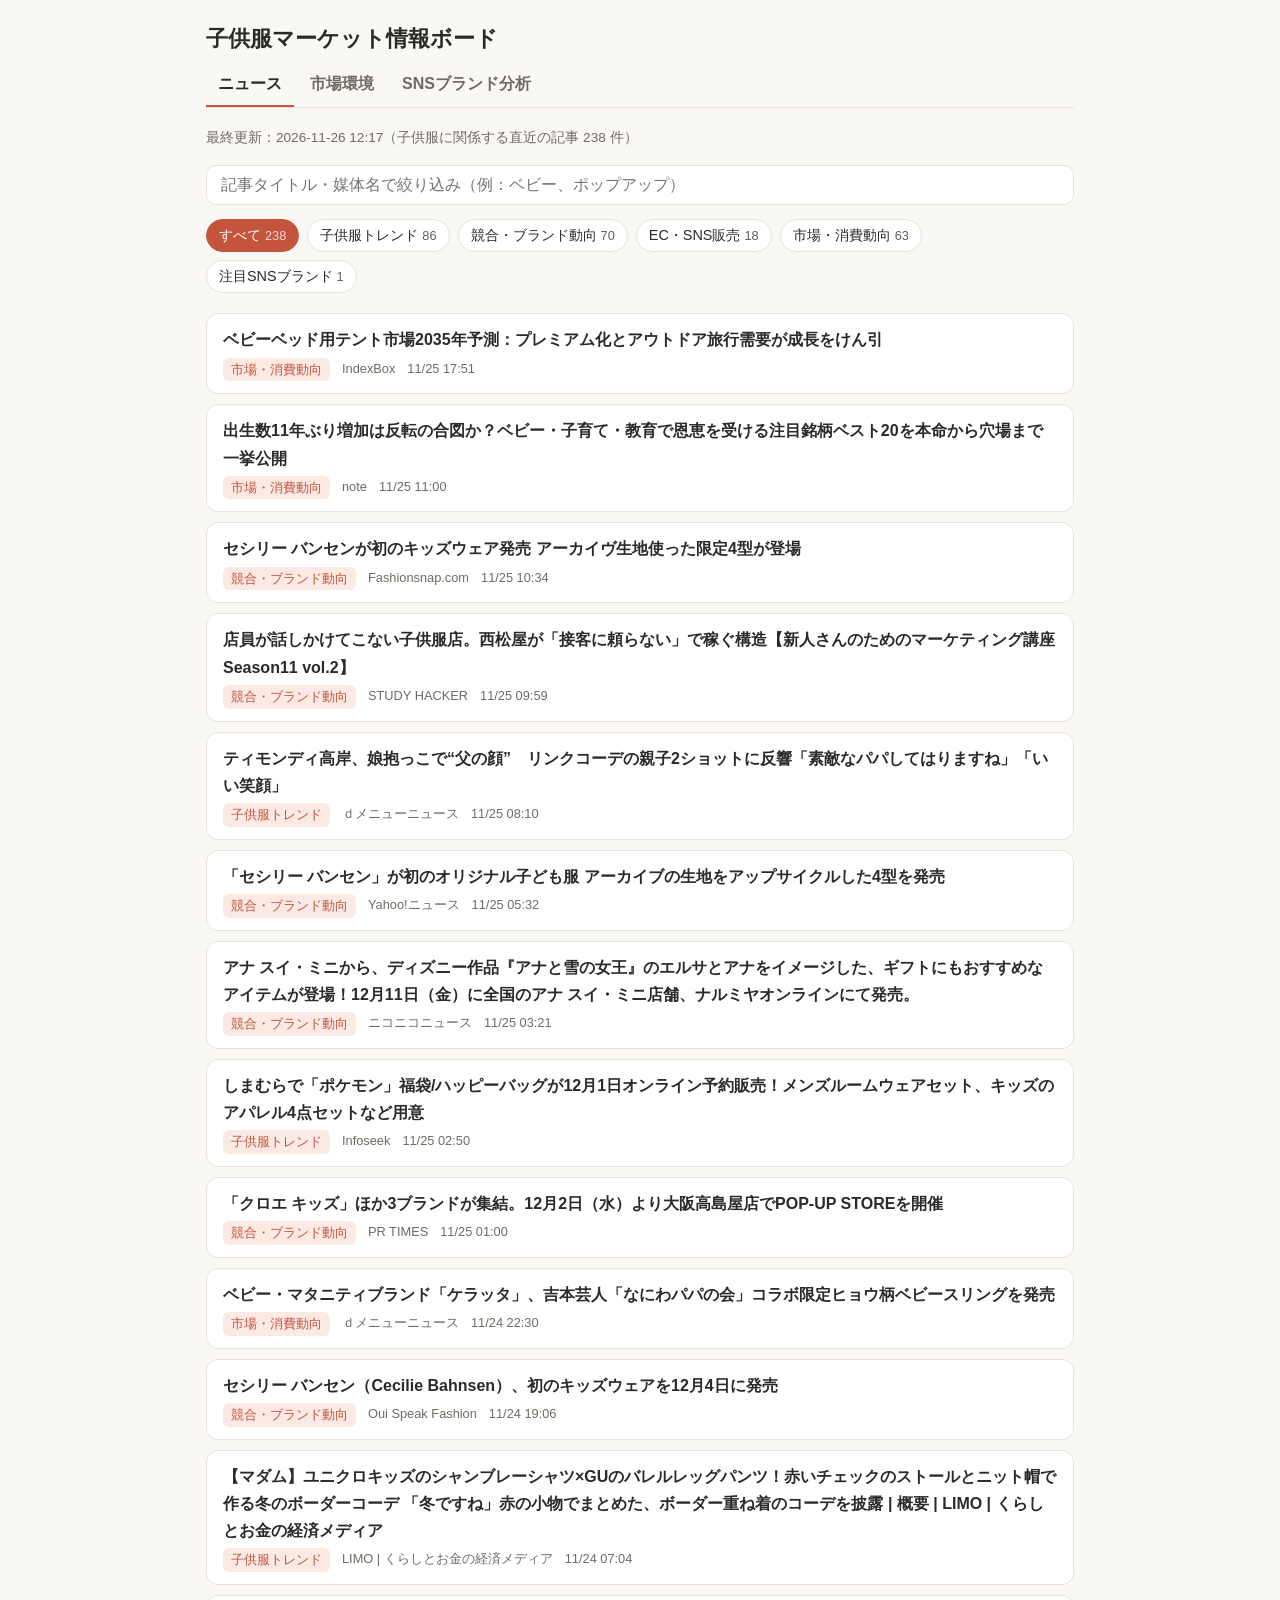
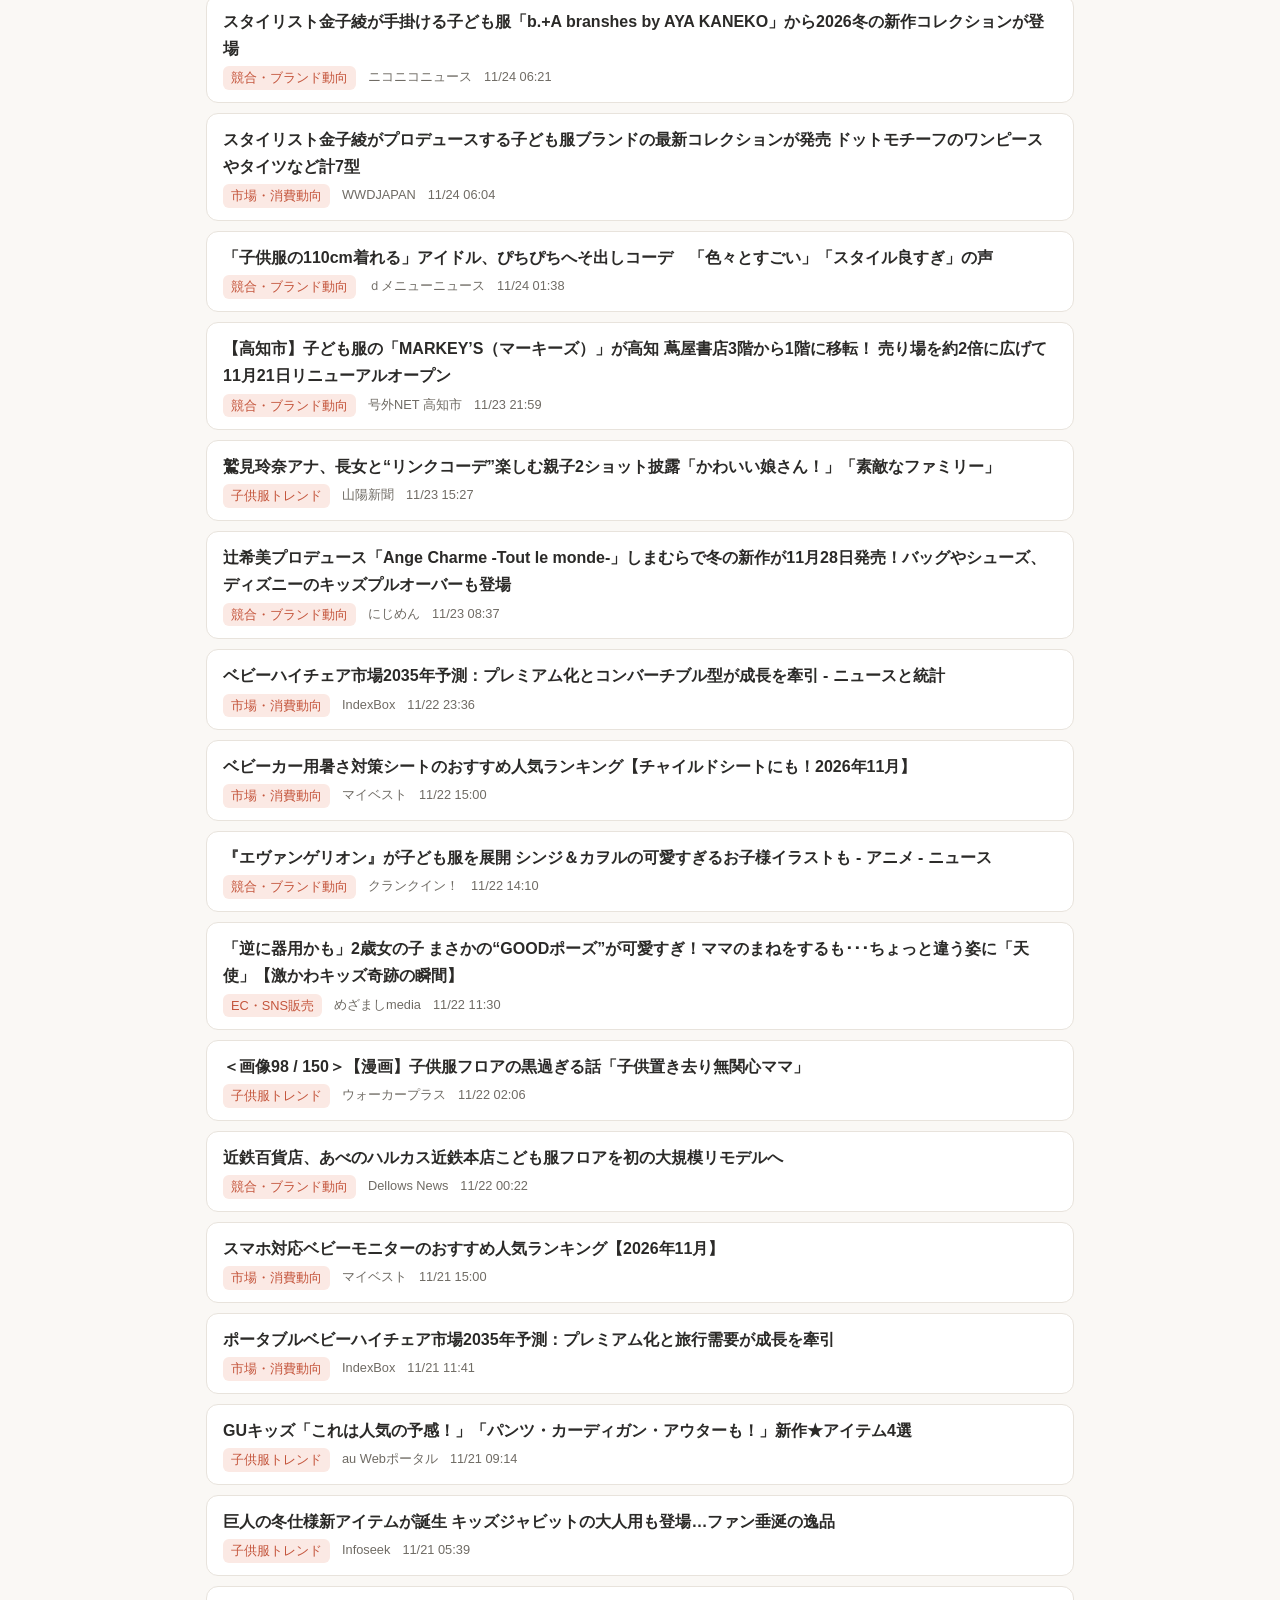
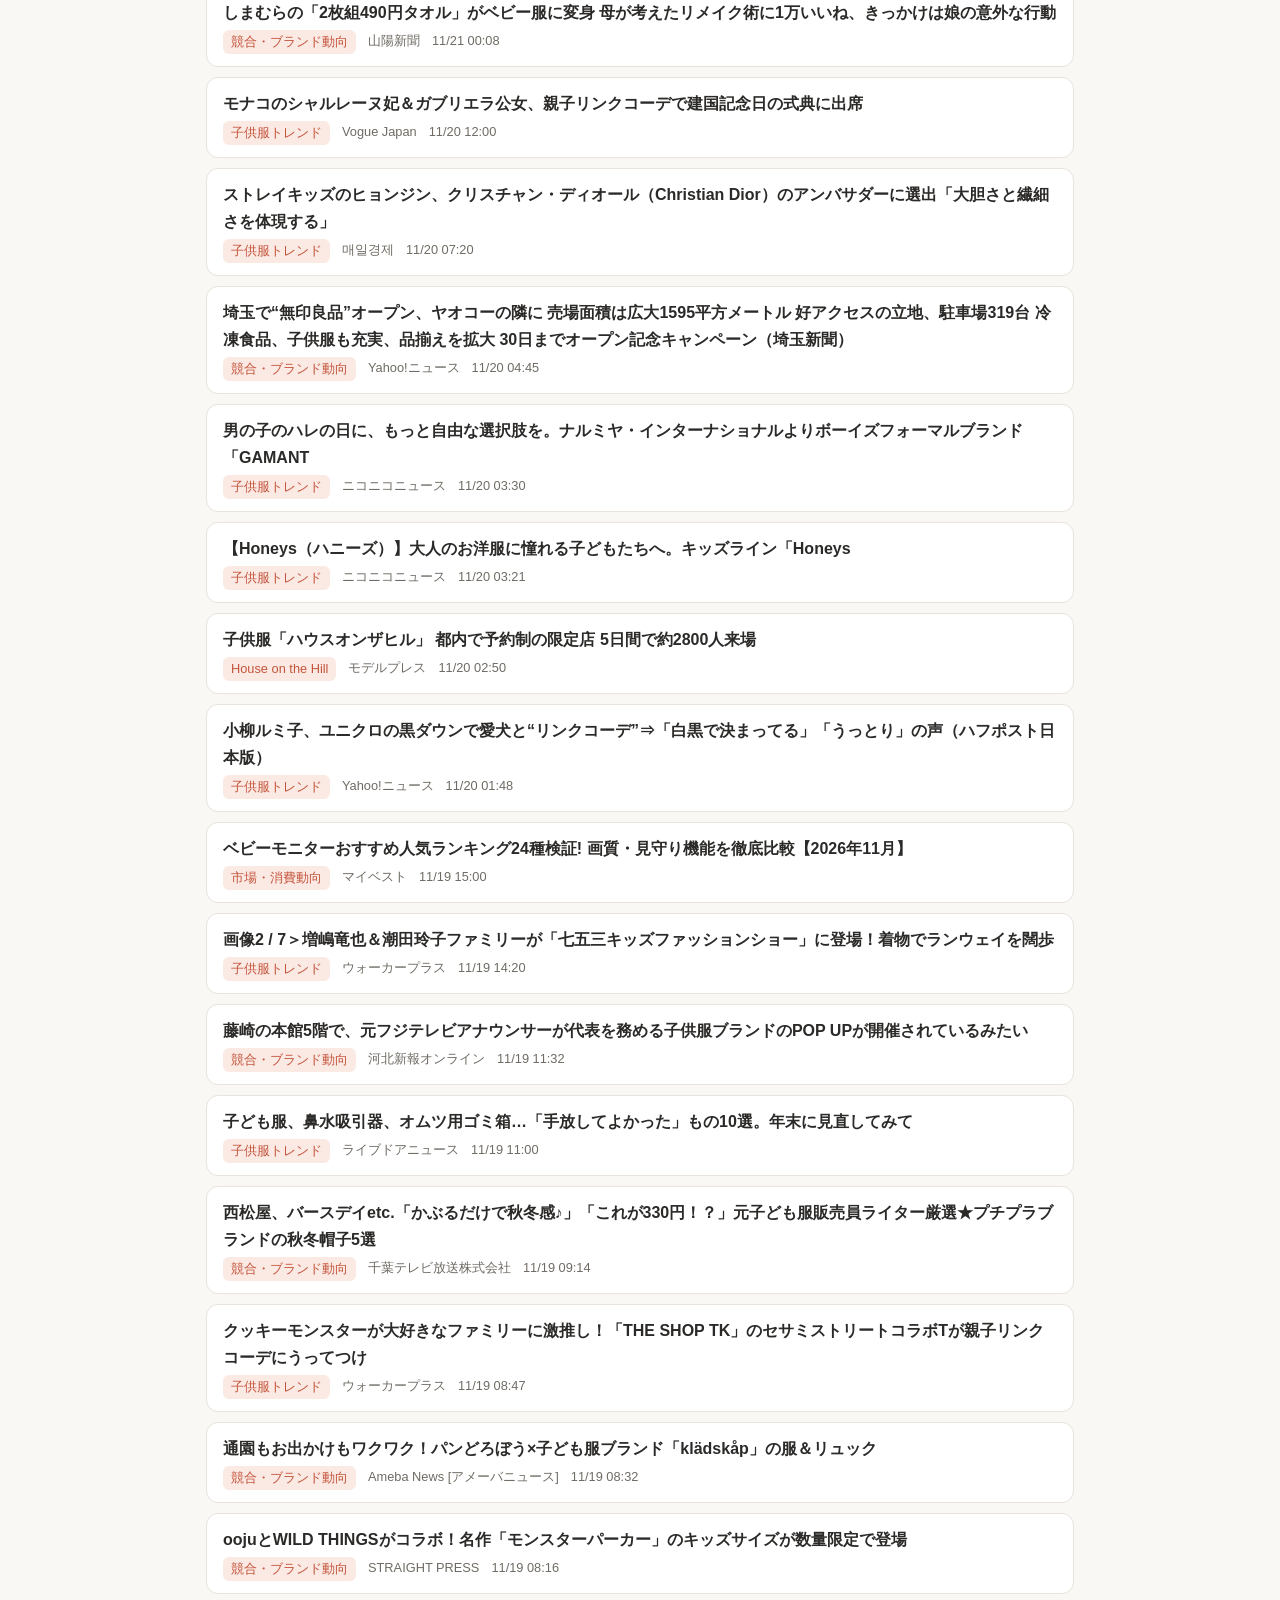
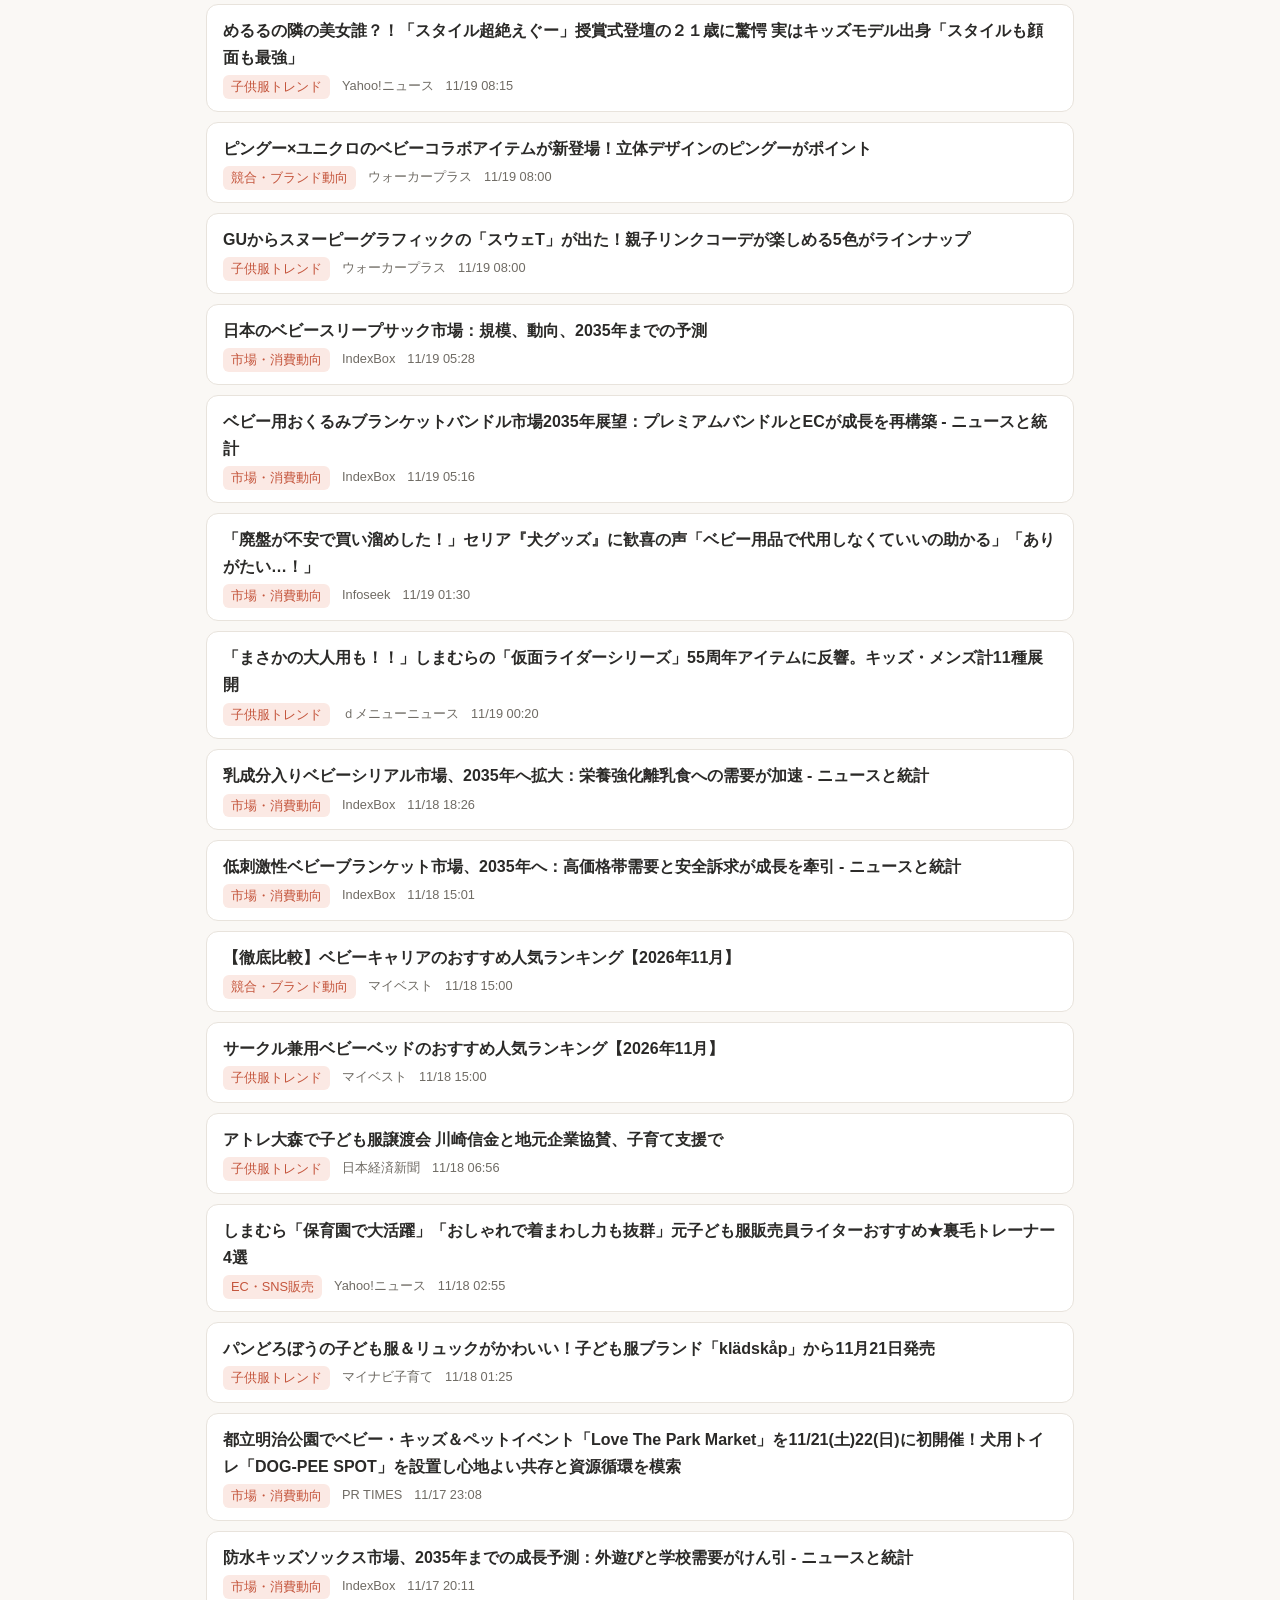
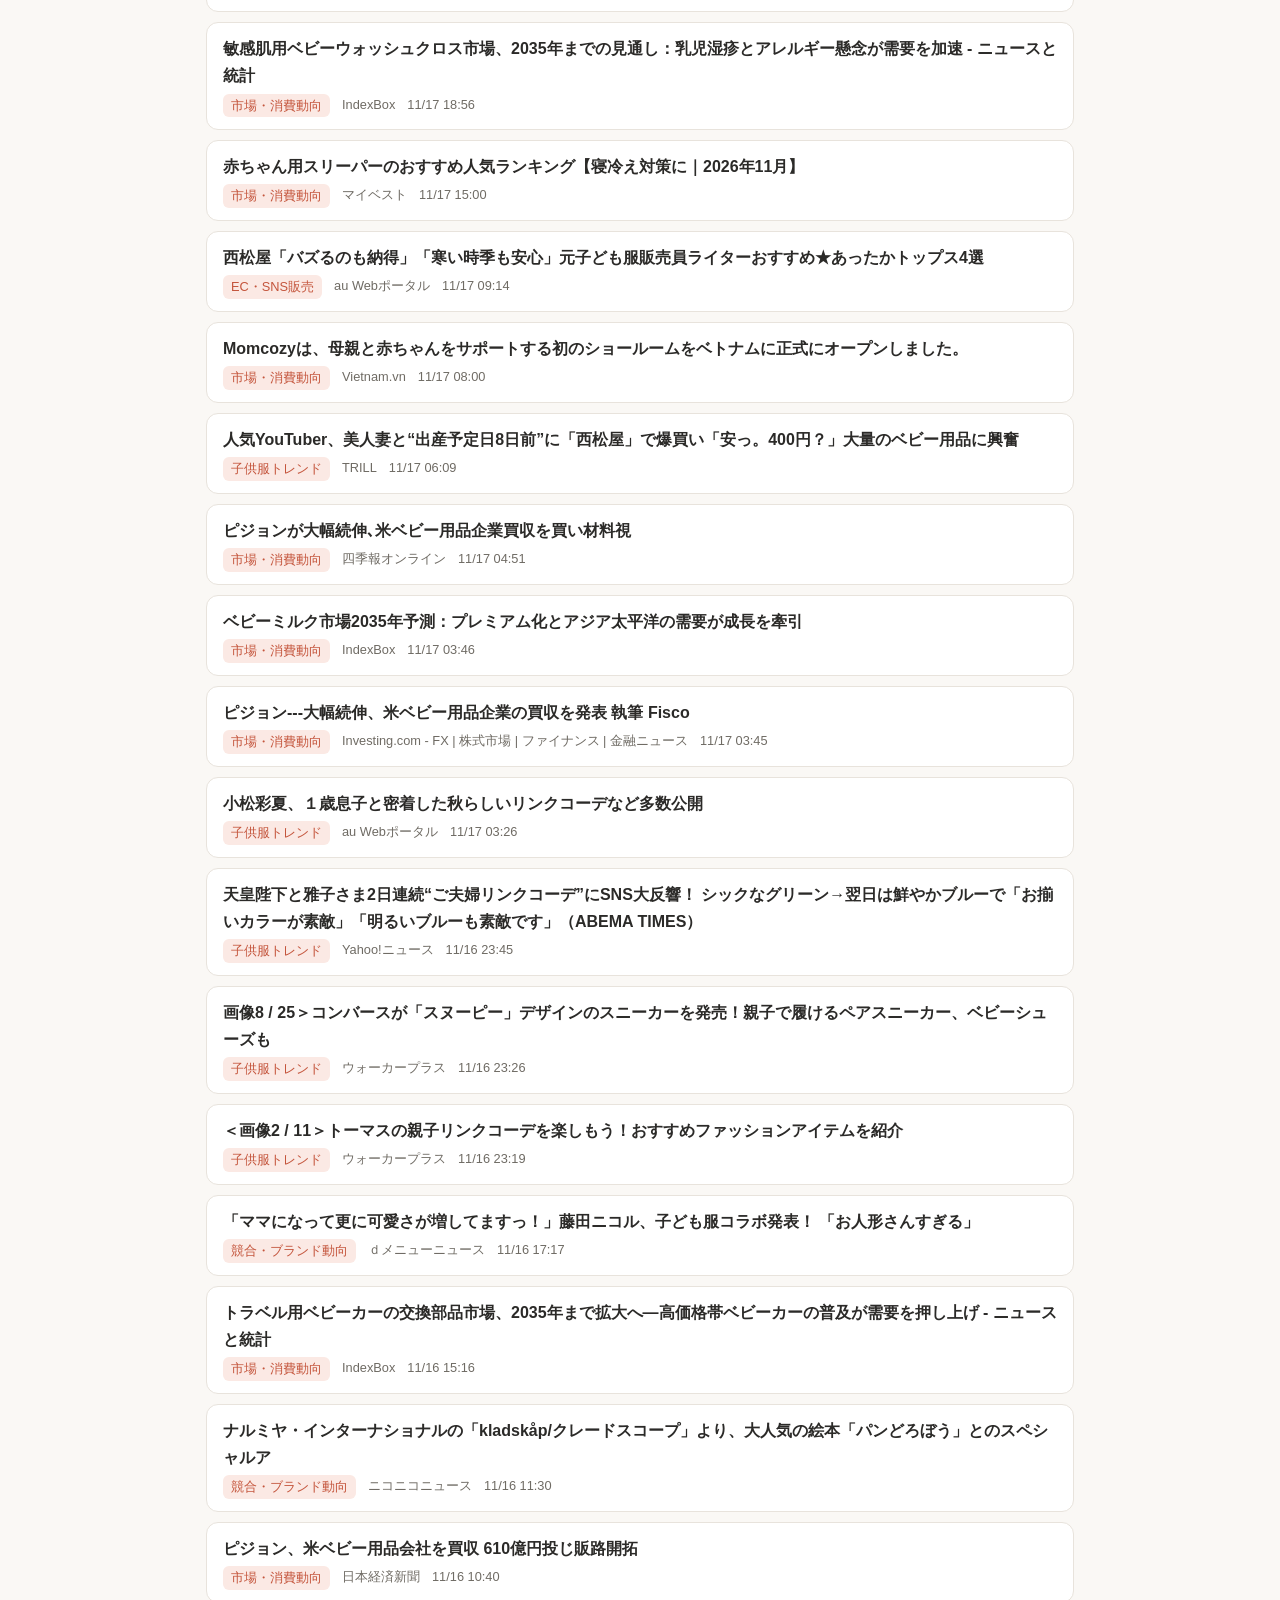
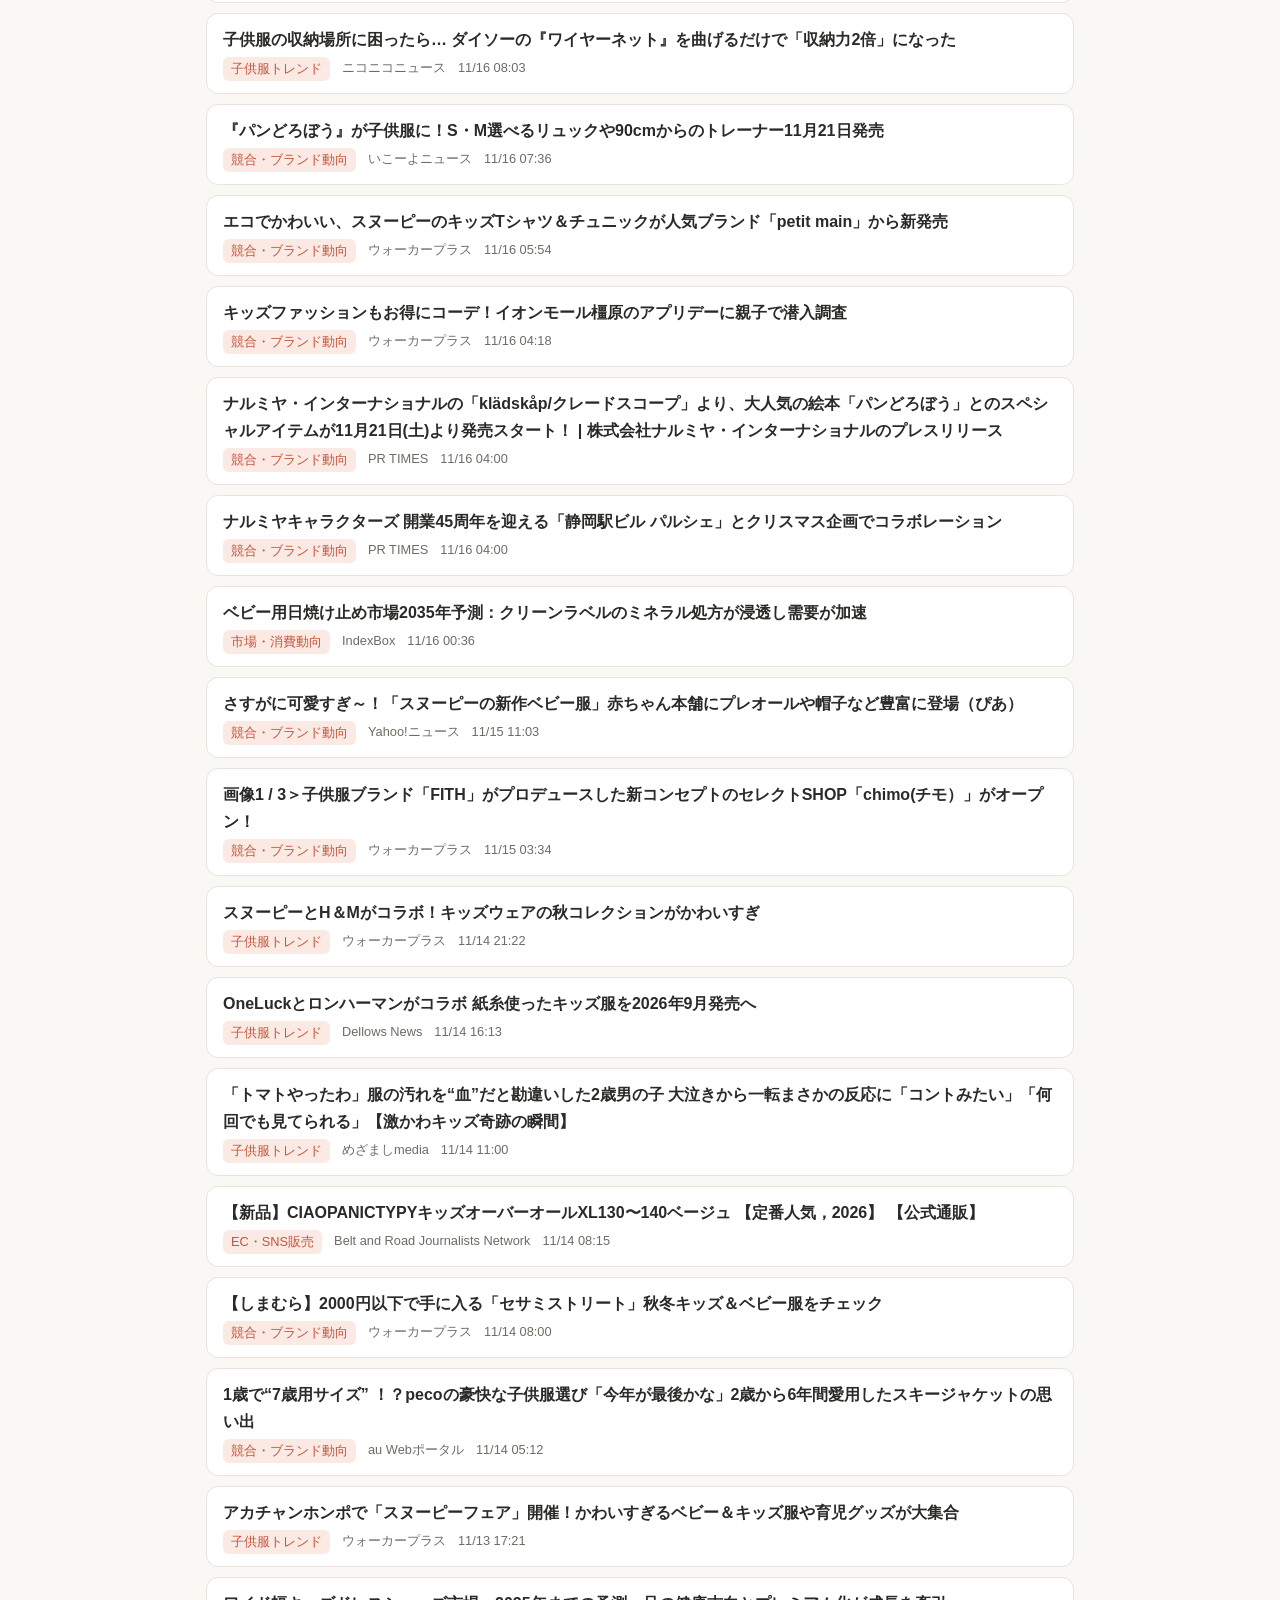
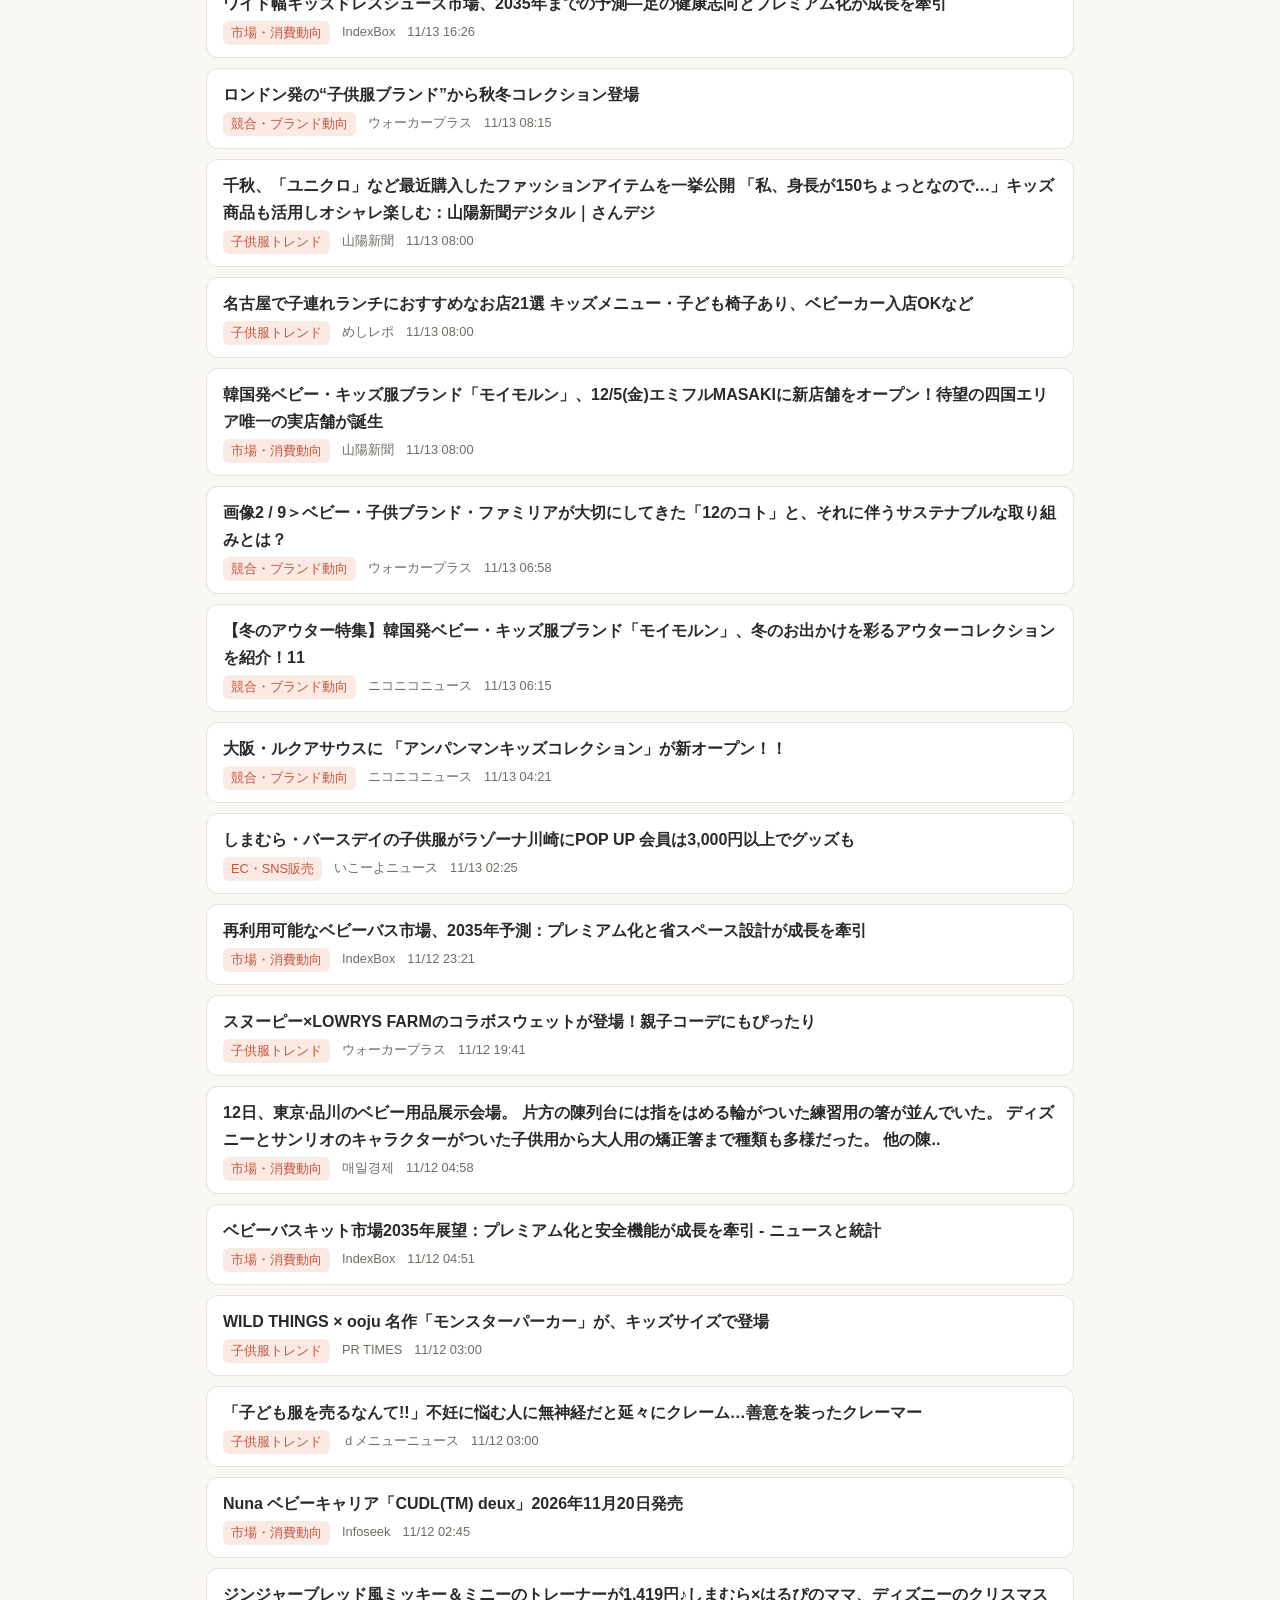
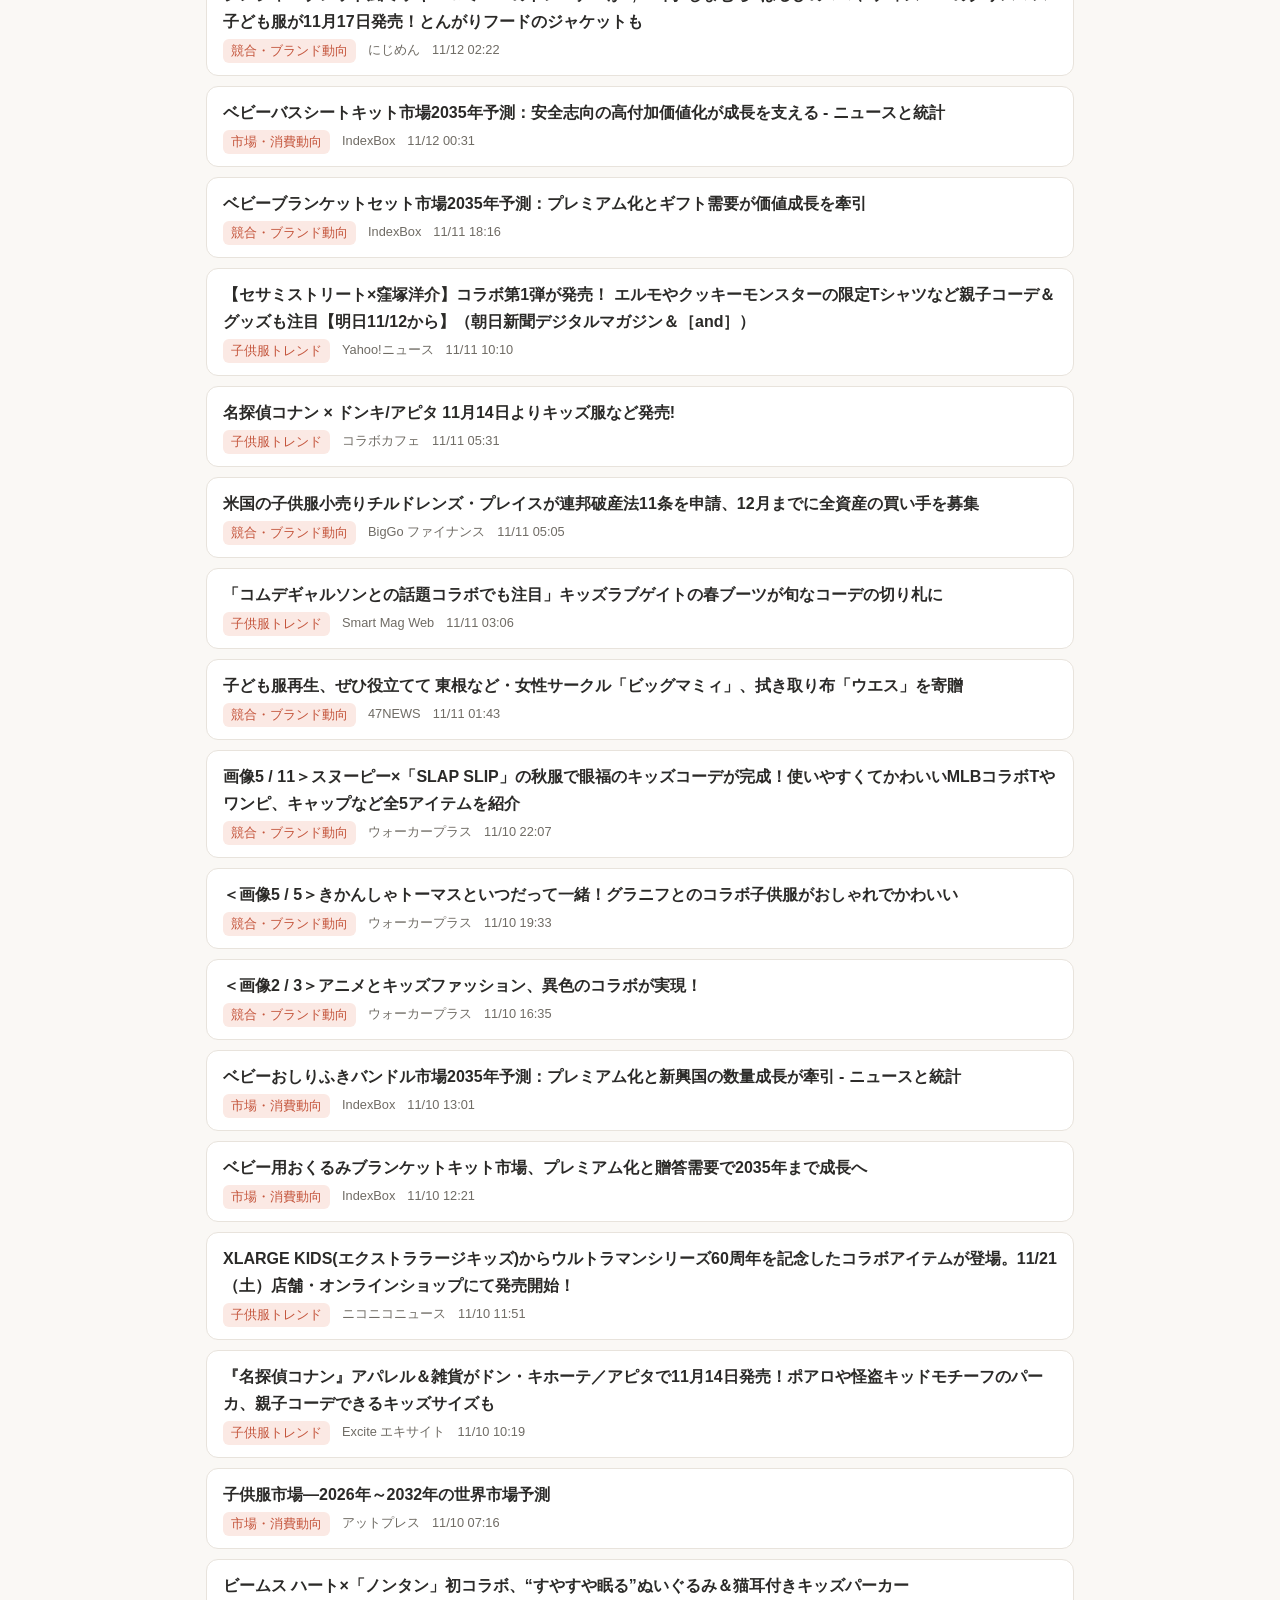
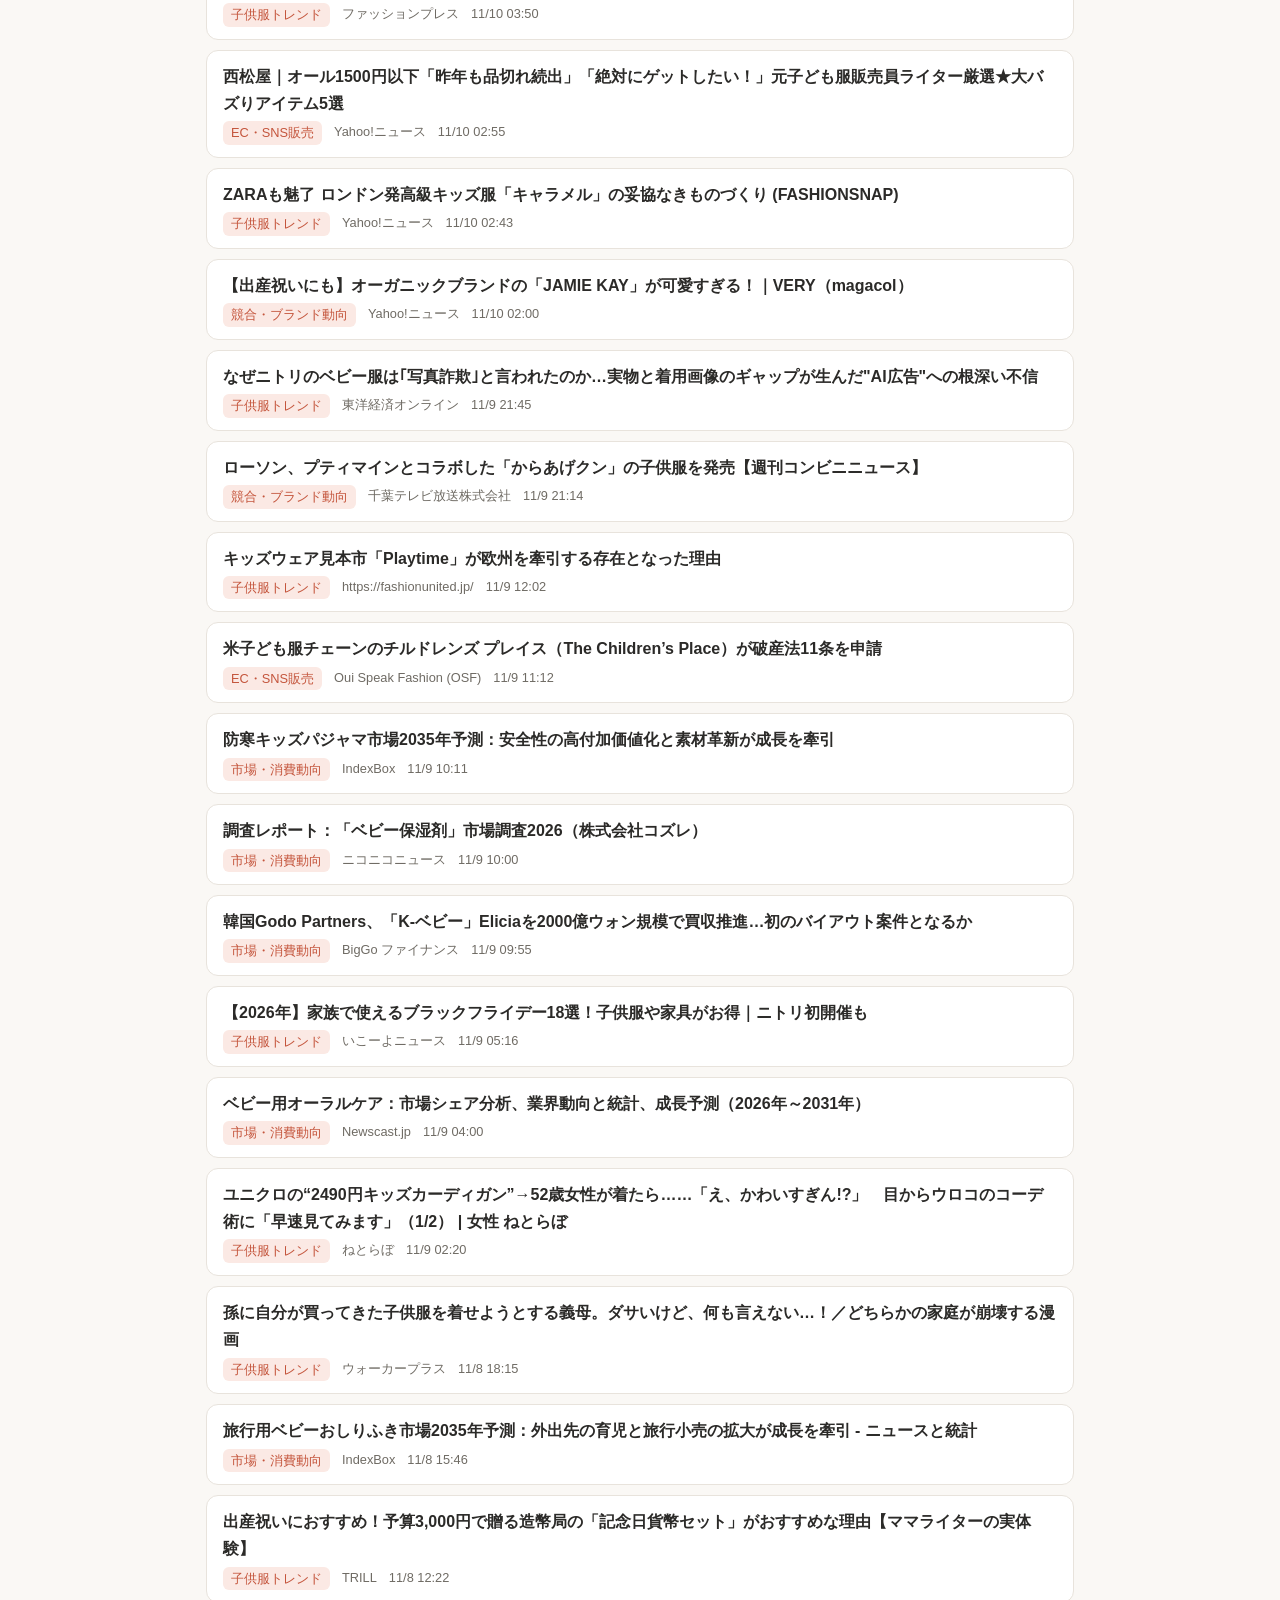
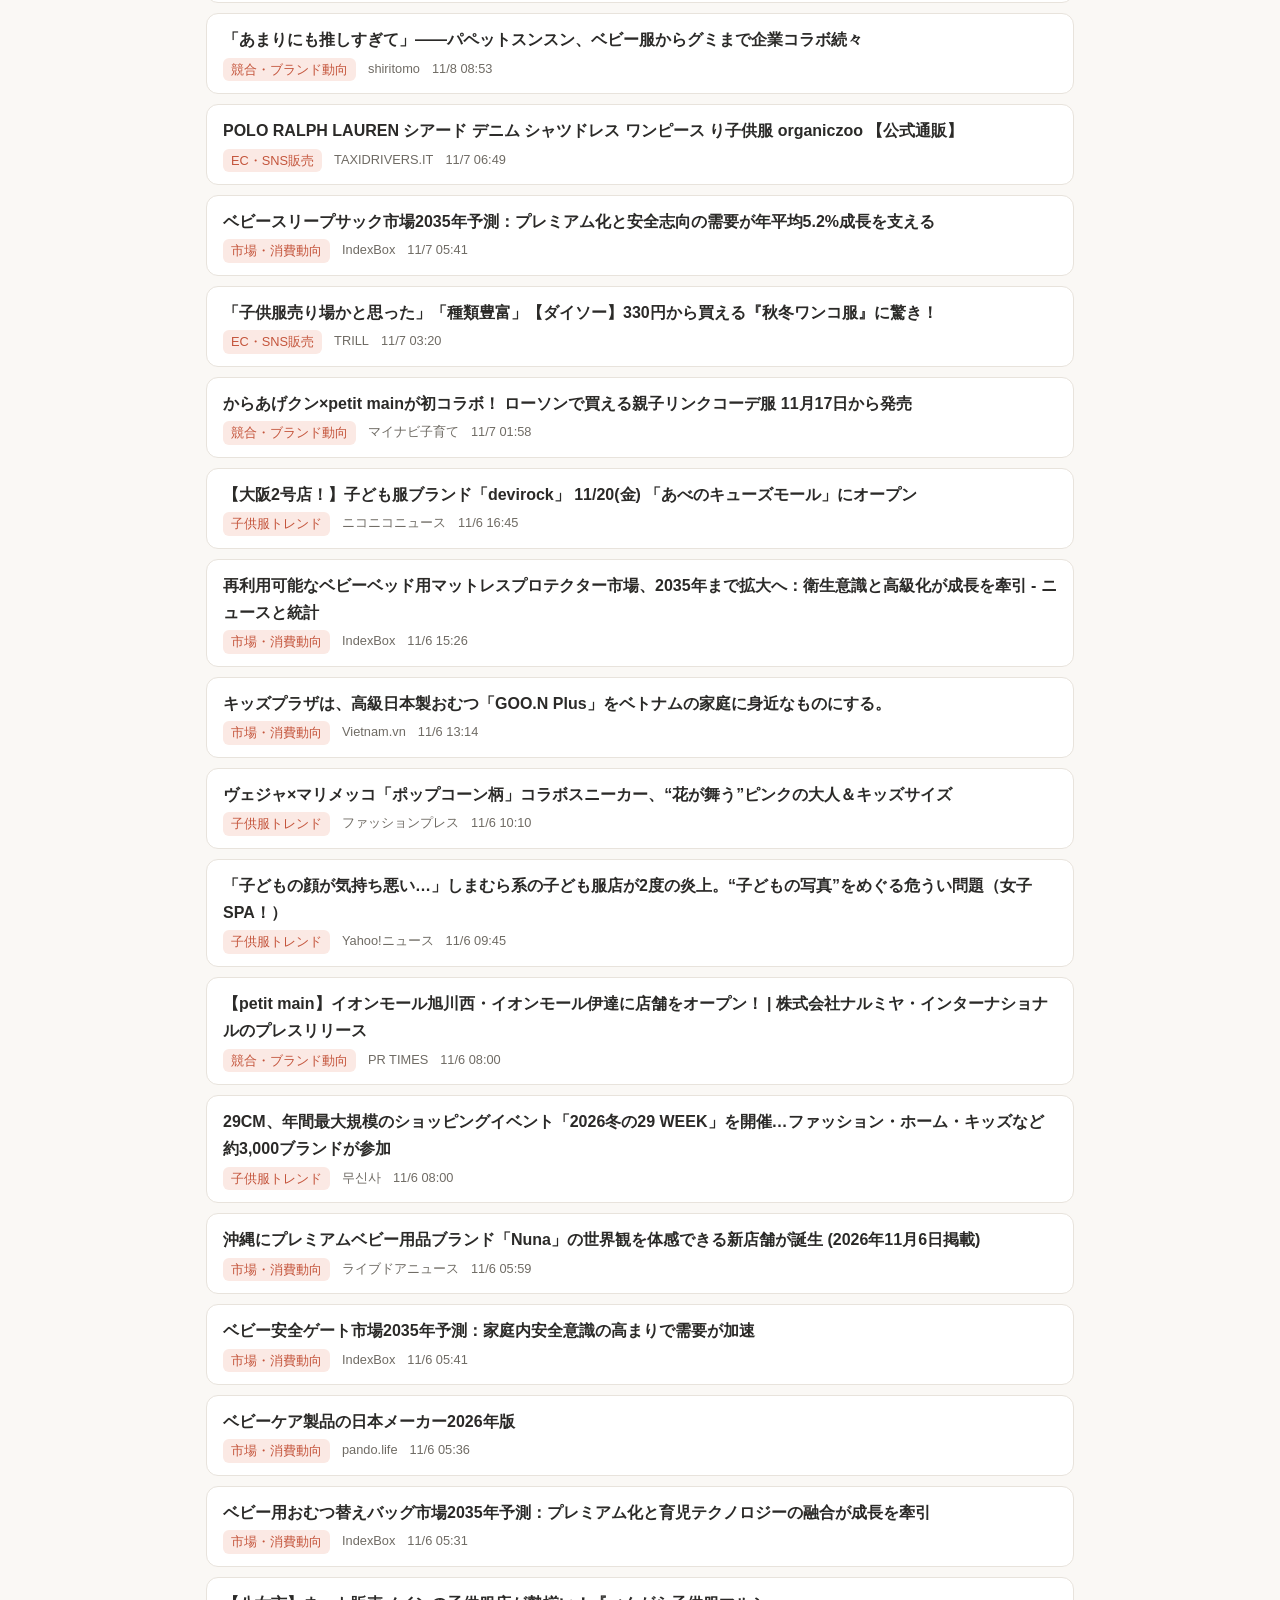
==== commit 3eeca9a2: "ニュースを更新 2026-11-26 12:17" ====
--- a/docs/index.html
+++ b/docs/index.html
@@ -184,7 +184,7 @@
 }
 </script>
 <script>
-const DATA = {"updated": "2026-11-25 12:51", "categories": ["子供服トレンド", "競合・ブランド動向", "EC・SNS販売", "市場・消費動向", "注目SNSブランド"], "articles": [{"title": "アナ スイ・ミニから、ディズニー作品『アナと雪の女王』のエルサとアナをイメージした、ギフトにもおすすめなアイテムが登場！12月11日（金）に全国のアナ スイ・ミニ店舗、ナルミヤオンラインにて発売。", "link": "https://news.google.com/rss/articles/CBMieEFVX3lxTE1lcWdhaDZLYVAzQVhncDh4TmxPSnFfanIzV0J2bU5XNUhEYUR0TkxkajdOTjJtck0tUFJKbUpBbUZlcFlpNHVmSjIxZkh5Y3JrTVUxcFlDQzZSbUVMR0k5aW0tM3lqaDl6TGdTbHVpNnhuTDhHS1djdQ?oc=5", "source": "ニコニコニュース", "published": "2026-11-25T12:21:34+09:00", "category": "競合・ブランド動向", "keyword": "子供服ブランド", "brand": null}, {"title": "しまむらで「ポケモン」福袋/ハッピーバッグが12月1日オンライン予約販売！メンズルームウェアセット、キッズのアパレル4点セットなど用意", "link": "https://news.google.com/rss/articles/CBMiX0FVX3lxTE9pRDBnVUw3Z3FCNHFKTnBsSm5vQnZvS0N3bDQyY3Z0YjRuSkl5WmVKZGYxRDZITXE0OTRXejFjbFZ3Mk40UGVhZjFkQm1rNFF1UWJ6dnlBcFhJSkJxSU9R?oc=5", "source": "Infoseek", "published": "2026-11-25T11:50:03+09:00", "category": "子供服トレンド", "keyword": "キッズファッション", "brand": null}, {"title": "「クロエ キッズ」ほか3ブランドが集結。12月2日（水）より大阪高島屋店でPOP-UP STOREを開催", "link": "https://news.google.com/rss/articles/CBMiakFVX3lxTE01R21PWWlHZlBkTW1yM1dfRlBONlRZMGpleHNWVi1XQl9LbmhrV3VlT1diMFpsc3h4ZldtS1NReHRJS1AxUVY3R1NGNFFMT1k3dTBrY1gtZVJfUHVpSlp6WUJMcjNWSG9lTXc?oc=5", "source": "PR TIMES", "published": "2026-11-25T10:00:02+09:00", "category": "競合・ブランド動向", "keyword": "子供服ブランド", "brand": null}, {"title": "ベビー・マタニティブランド「ケラッタ」、吉本芸人「なにわパパの会」コラボ限定ヒョウ柄ベビースリングを発売", "link": "https://news.google.com/rss/articles/[base64]?oc=5", "source": "ｄメニューニュース", "published": "2026-11-25T07:30:00+09:00", "category": "市場・消費動向", "keyword": "ベビー用品 市場", "brand": null}, {"title": "セシリー バンセン（Cecilie Bahnsen）、初のキッズウェアを12月4日に発売", "link": "https://news.google.com/rss/articles/CBMiZ0FVX3lxTE00SVpRSmlCN2ZleDFTYXZfUXc1Ym4zU2hvaFZKdVI5T3QwRkNVdzlEMW54ajhJYzRvb2xXUlpHOGhGWkp2VzVFRmx6SjhlazN4RkRYT3JkUTQwSFFVbXRDV0tGcllBc00?oc=5", "source": "Oui Speak Fashion", "published": "2026-11-25T04:06:35+09:00", "category": "競合・ブランド動向", "keyword": "子供服ブランド", "brand": null}, {"title": "【マダム】ユニクロキッズのシャンブレーシャツ×GUのバレルレッグパンツ！赤いチェックのストールとニット帽で作る冬のボーダーコーデ 「冬ですね」赤の小物でまとめた、ボーダー重ね着のコーデを披露 | 概要 | LIMO | くらしとお金の経済メディア", "link": "https://news.google.com/rss/articles/CBMiTEFVX3lxTE1DUl9qTUF6cXFzeTg4OXBTUk1JRFh4TG9nbmJZTjVmN08yZHhjbjZoejdSNlZHYnVyOU5DTFEtVnE5bWhpV0ZHZmhnQkY?oc=5", "source": "LIMO | くらしとお金の経済メディア", "published": "2026-11-24T16:04:00+09:00", "category": "子供服トレンド", "keyword": "キッズファッション", "brand": null}, {"title": "スタイリスト金子綾が手掛ける子ども服「b.+A branshes by AYA KANEKO」から2026冬の新作コレクションが登場", "link": "https://news.google.com/rss/articles/CBMiaEFVX3lxTE4ydVVJc242bFZ1aWtDdnJ5MEVEdGdUNlRMUW1WUWNkQVpZcThEMWxKSE1nN0JHYk03ZFhVZzBYRFBKQ2Nsa2tiYldYdXc5elkzd09wZUJ3M2RuNzk0djZFNWdYbFV0bDVV?oc=5", "source": "ニコニコニュース", "published": "2026-11-24T15:21:13+09:00", "category": "EC・SNS販売", "keyword": "子供服 Instagram", "brand": null}, {"title": "スタイリスト⾦⼦綾がプロデュースする子ども服ブランドの最新コレクションが発売 ドットモチーフのワンピースやタイツなど計7型", "link": "https://news.google.com/rss/articles/CBMiU0FVX3lxTE01bUR1WlZxMHJ3ZDhQOTNMYUs3NkczNlpYcHE4Z2NfVUFfNXcyOHhneFFReERsdEdBLWVFUHA1b2JnQkhjdXRRVTllUkFZNnRadGNV?oc=5", "source": "WWDJAPAN", "published": "2026-11-24T15:04:29+09:00", "category": "市場・消費動向", "keyword": "子供服 市場", "brand": null}, {"title": "「子供服の110cm着れる」アイドル、ぴちぴちへそ出しコーデ　「色々とすごい」「スタイル良すぎ」の声", "link": "https://news.google.com/rss/articles/[base64]?oc=5", "source": "ｄメニューニュース", "published": "2026-11-24T10:38:40+09:00", "category": "競合・ブランド動向", "keyword": "子供服 コラボ", "brand": null}, {"title": "【高知市】子ども服の「MARKEY’S（マーキーズ）」が高知 蔦屋書店3階から1階に移転！ 売り場を約2倍に広げて11月21日リニューアルオープン", "link": "https://news.google.com/rss/articles/CBMiX0FVX3lxTE5aOGVZVU9MS0l2QlRZemY0dU9obGZyelFJbllCYmdpUUl4eTZzbFB1UGF5NVNGSWp2RHYzaGFNZXFDbzZxUHI1UEtzbFI1RzU0S1F5cnpfMnVYODJBWHZj?oc=5", "source": "号外NET 高知市", "published": "2026-11-24T06:59:22+09:00", "category": "競合・ブランド動向", "keyword": "子供服 ポップアップ", "brand": null}, {"title": "鷲見玲奈アナ、長女と“リンクコーデ”楽しむ親子2ショット披露「かわいい娘さん！」「素敵なファミリー」", "link": "https://news.google.com/rss/articles/CBMidEFVX3lxTFBBaUx6d0FQN2xlVUtUSHpZSDZiNkNJeGNCc2NGUjhxcXYzbG5TbWN2RmdSandwWnpsYkx3Zm9Ud05kUXB3b01xOE81UVlsdkEyeTJTUjFvTUdIZjctSzluZVBuVnA2dzU1bjNpTVNXZDRNVTl2?oc=5", "source": "山陽新聞", "published": "2026-11-24T00:27:41+09:00", "category": "子供服トレンド", "keyword": "親子コーデ", "brand": null}, {"title": "辻希美プロデュース「Ange Charme -Tout le monde-」しまむらで冬の新作が11月28日発売！バッグやシューズ、ディズニーのキッズプルオーバーも登場", "link": "https://news.google.com/rss/articles/CBMiV0FVX3lxTE1UdnpWUjd3LU9qTXgwajl0VVJtTU1BSll5QW9KV25xTXNRSWJDQzVVUTBqQnl6ZU4zV21mSUVkbG9uelJWd0lBVmlRQnI5b3pVcmo2Rmx6VQ?oc=5", "source": "にじめん", "published": "2026-11-23T17:37:00+09:00", "category": "競合・ブランド動向", "keyword": "子供服 コラボ", "brand": null}, {"title": "ベビーハイチェア市場2035年予測：プレミアム化とコンバーチブル型が成長を牽引 - ニュースと統計", "link": "https://news.google.com/rss/articles/[base64]?oc=5", "source": "IndexBox", "published": "2026-11-23T08:36:06+09:00", "category": "市場・消費動向", "keyword": "ベビー用品 市場", "brand": null}, {"title": "『エヴァンゲリオン』が子ども服を展開 シンジ＆カヲルの可愛すぎるお子様イラストも - アニメ - ニュース", "link": "https://news.google.com/rss/articles/CBMiS0FVX3lxTE96R2Uyb1gwbzVqMTlORUprTXVPM3NqRHVtXzR4UF9uMHlmZk9DZ1RKUk1IRmluWlg1RE1yNmRoekNCV1JyQnE1MDVCQQ?oc=5", "source": "クランクイン！", "published": "2026-11-22T23:10:00+09:00", "category": "競合・ブランド動向", "keyword": "子供服 コラボ", "brand": null}, {"title": "「逆に器用かも」2歳女の子 まさかの“GOODポーズ”が可愛すぎ！ママのまねをするも･･･ちょっと違う姿に「天使」【激かわキッズ奇跡の瞬間】", "link": "https://news.google.com/rss/articles/CBMiW0FVX3lxTE50eGlnREZyNElkZVRfZ3pSNlZ4aFZqX3pldDBuTS03NFpmM2cycjJOWlZXZEF3M2tuYjk2aXRyLWhrZ2dYVko0THZOUlRSMW1ydVY2ZHBqQkVDdTg?oc=5", "source": "めざましmedia", "published": "2026-11-22T20:30:00+09:00", "category": "EC・SNS販売", "keyword": "子供服 Instagram", "brand": null}, {"title": "＜画像98 / 150＞【漫画】子供服フロアの黒過ぎる話「子供置き去り無関心ママ」", "link": "https://news.google.com/rss/articles/CBMibkFVX3lxTE83bjBvc1UxRWgyVTZXZlU4R0VHVEVnSzI1N05wZTBCSWdDMnhGU3A5c3ZRZjlvR2d3SGJkanNMeFg2czM2QTJSMnZqa1BEb0lXczNVTGt6blhIVnpSVk9NUmVQVlhXR19sTWFnRmZB?oc=5", "source": "ウォーカープラス", "published": "2026-11-22T11:06:37+09:00", "category": "子供服トレンド", "keyword": "子供服 新作", "brand": null}, {"title": "近鉄百貨店、あべのハルカス近鉄本店こども服フロアを初の大規模リモデルへ", "link": "https://news.google.com/rss/articles/CBMiRkFVX3lxTFBtVTlQT3NRQ3NTellNRnVPSTdmOS0xZTRaNkRmXzdFcTdIVnJ4Vzg5dW1mcUppMjVBQUQydTFpSGYyUFlxUGc?oc=5", "source": "Dellows News", "published": "2026-11-22T09:22:57+09:00", "category": "競合・ブランド動向", "keyword": "子供服 出店", "brand": null}, {"title": "スマホ対応ベビーモニターのおすすめ人気ランキング【2026年11月】", "link": "https://news.google.com/rss/articles/CBMiPkFVX3lxTFB6a3RLaThhVWFiZ0JzY21jbF9rbWFuNzVwNlVfRGFWZWpYOTRWbVhaclE5RFJaWERucGlSRlV3?oc=5", "source": "マイベスト", "published": "2026-11-22T00:00:00+09:00", "category": "市場・消費動向", "keyword": "ベビー用品 市場", "brand": null}, {"title": "ポータブルベビーハイチェア市場2035年予測：プレミアム化と旅行需要が成長を牽引", "link": "https://news.google.com/rss/articles/[base64]?oc=5", "source": "IndexBox", "published": "2026-11-21T20:41:04+09:00", "category": "市場・消費動向", "keyword": "ベビー用品 市場", "brand": null}, {"title": "GUキッズ「これは人気の予感！」「パンツ・カーディガン・アウターも！」新作★アイテム4選", "link": "https://news.google.com/rss/articles/CBMibkFVX3lxTE1ubWFoVE9ZUk1BbWNoYXlGd2VYQzBaakYwYTlYQk9zN0tfMUFPeWYzbnJ6S1AtYm5yaEcwcEhONHhINVNncFZINDNJb005MzNycDR3bmltQ19VN0NMYmt2ZXdoOFFCZURUaG5rc1Bn?oc=5", "source": "au Webポータル", "published": "2026-11-21T18:14:18+09:00", "category": "EC・SNS販売", "keyword": "子供服 Instagram", "brand": null}, {"title": "巨人の冬仕様新アイテムが誕生 キッズジャビットの大人用も登場…ファン垂涎の逸品", "link": "https://news.google.com/rss/articles/CBMiZEFVX3lxTE5oU3VVSDNjUGo5NzRoTGxYWnAyQlllQjNQblFsb1hsVW5YU1NPUTJNS3hzQlREVS1tb3NUOG1mZnJxc05nVnUwcS0zN1IwUUI0bHhLTlBQN09jSmR3dHI1Tm9hcWM?oc=5", "source": "Infoseek", "published": "2026-11-21T14:39:05+09:00", "category": "子供服トレンド", "keyword": "キッズファッション", "brand": null}, {"title": "しまむらの「2枚組490円タオル」がベビー服に変身 母が考えたリメイク術に1万いいね、きっかけは娘の意外な行動", "link": "https://news.google.com/rss/articles/CBMiZ0FVX3lxTFBiQnhNTnpOYWdad0t3MGM2R29xamZOQ3I1bHFTZ0ZsaTd4TmUyZkZZZGhaQlQyckZka3dXN0k4ZC1SQ3gzUUpHcHNGaHhJUlR6R0JGdEw3bUJFczNyZGRjX0VUa1NoekE?oc=5", "source": "山陽新聞", "published": "2026-11-21T09:08:19+09:00", "category": "競合・ブランド動向", "keyword": "ベビー服 ブランド", "brand": null}, {"title": "モナコのシャルレーヌ妃＆ガブリエラ公女、親子リンクコーデで建国記念日の式典に出席", "link": "https://news.google.com/rss/articles/[base64]?oc=5", "source": "Vogue Japan", "published": "2026-11-20T21:00:00+09:00", "category": "子供服トレンド", "keyword": "親子コーデ", "brand": null}, {"title": "ストレイキッズのヒョンジン、クリスチャン・ディオール（Christian Dior）のアンバサダーに選出「大胆さと繊細さを体現する」", "link": "https://news.google.com/rss/articles/CBMiUEFVX3lxTFBVU0VUbUhHVDloM09EUXVWMVp1SERLOUttRGEyMU05eDJXYXRNaDhPUkNKRFUtZEk1TVh5eXJ6TzRTNXBOaUxPRkRZcU8tU2NP?oc=5", "source": "매일경제", "published": "2026-11-20T16:20:57+09:00", "category": "子供服トレンド", "keyword": "キッズファッション", "brand": null}, {"title": "埼玉で“無印良品”オープン、ヤオコーの隣に 売場面積は広大1595平方メートル 好アクセスの立地、駐車場319台 冷凍食品、子供服も充実、品揃えを拡大 30日までオープン記念キャンペーン（埼玉新聞）", "link": "https://news.google.com/rss/articles/CBMif0FVX3lxTE5vSV9fWVJuX1FULTB1aXdaSm5YY1pVRml4cTNMYnVkNkU1bG1QLWVrVmxidjJ2RjF3cWlSTVl5d0wtVlNkUE51NFpkTWZRc1k2X0JKR0N2a2xqN1l1cHFMNXpYZGlxNnlSTDkwbF9UU0NKVzBmb21PZXNHTlhSZVk?oc=5", "source": "Yahoo!ニュース", "published": "2026-11-20T13:45:14+09:00", "category": "競合・ブランド動向", "keyword": "子供服 出店", "brand": null}, {"title": "男の子のハレの日に、もっと自由な選択肢を。ナルミヤ・インターナショナルよりボーイズフォーマルブランド「GAMANT", "link": "https://news.google.com/rss/articles/CBMiVEFVX3lxTE05VUI4NWhfRE9YZTlpMm1nUVhybGZreGprZEtIeF9keExTS2hteHJGT0VCdTBtZTIzMER0ZEJRanJ5cHEzUXZWdzJHdkdOaE9KNlhhUA?oc=5", "source": "ニコニコニュース", "published": "2026-11-20T12:30:30+09:00", "category": "競合・ブランド動向", "keyword": "子供服ブランド", "brand": null}, {"title": "【Honeys（ハニーズ）】大人のお洋服に憧れる子どもたちへ。キッズライン「Honeys", "link": "https://news.google.com/rss/articles/CBMiaEFVX3lxTE8zRzJ1S3VRVDBScXNmbC1mRGhWcW5jWGlsMnVRTEJLTDhCNmpncjdTVEJ1bmpIemVUcW9hcTNvSDdfTmNpSXNVYloxdjhmOGlzaHJpd0xKbTN1Yi1hOHpGMGd5d3FYeFRM?oc=5", "source": "ニコニコニュース", "published": "2026-11-20T12:21:43+09:00", "category": "子供服トレンド", "keyword": "子供服 トレンド", "brand": null}, {"title": "子供服「ハウスオンザヒル」 都内で予約制の限定店 5日間で約2800人来場", "link": "https://news.google.com/rss/articles/CBMiQ0FVX3lxTE15anBTVy1OaEVUSmRDMzNJY0pHQ1NjZGQtWDB0aWNubTZkdE1XZ1otMEtzM2MwLUp2MlhwN0wtSkREVVE?oc=5", "source": "モデルプレス", "published": "2026-11-20T11:50:39+09:00", "category": "注目SNSブランド", "keyword": "\"ハウスオンザヒル\" 子供服", "brand": "House on the Hill"}, {"title": "小柳ルミ子、ユニクロの黒ダウンで愛犬と“リンクコーデ”⇒「白黒で決まってる」「うっとり」の声（ハフポスト日本版）", "link": "https://news.google.com/rss/articles/CBMif0FVX3lxTFBHSXdKUlhVU04zd0pzZHliLVdHTmhFRDEyc3BXX1VjdXZqTjVubzROV0w1VnFjWEtfTXJ4Qzk4MThNdGZFSGIxVlROVWhsUzJKYVFBZXVESVBVZzUtSnp5M1JDMGhvMVE0Y3ZqMmM5dXNaSThtZVBSN1N3cGZuYXc?oc=5", "source": "Yahoo!ニュース", "published": "2026-11-20T10:48:09+09:00", "category": "子供服トレンド", "keyword": "親子コーデ", "brand": null}, {"title": "ベビーモニターおすすめ人気ランキング24種検証! 画質・見守り機能を徹底比較【2026年11月】", "link": "https://news.google.com/rss/articles/CBMiPEFVX3lxTE9nOExMa2FzaVlPTGl2NXp1YWFTbUpLeUpkT0tZWGJuT3NPVDgwNHFhQVhYSEIwM195dUlJNg?oc=5", "source": "マイベスト", "published": "2026-11-20T00:00:00+09:00", "category": "市場・消費動向", "keyword": "ベビー用品 市場", "brand": null}, {"title": "画像2 / 7＞増嶋竜也＆潮田玲子ファミリーが「七五三キッズファッションショー」に登場！着物でランウェイを闊歩", "link": "https://news.google.com/rss/articles/CBMibkFVX3lxTE83WmtlYjBKdHBuWXdFUUdfaGNDdTc0TTgzT2pFUUhGSUZqZ2UxcjFKRGQtWUVpcDhfMXpMNHY2c0tlZFNYU0pjS2RFMTl5LWZLR0pvMVpHOG9uLU1PdnR4MjBlcHptdzBLUFUtM2lB?oc=5", "source": "ウォーカープラス", "published": "2026-11-19T23:20:54+09:00", "category": "子供服トレンド", "keyword": "キッズファッション", "brand": null}, {"title": "藤崎の本館5階で、元フジテレビアナウンサーが代表を務める子供服ブランドのPOP UPが開催されているみたい", "link": "https://news.google.com/rss/articles/CBMiYkFVX3lxTE1Rdk9wR1lFek1oRVo0YW1hYVBQVEJzRkR3MnN0b0JYdXJrZHhLd09uN2xGRXVmbm4yeXBMcVdsaWR2SEQzYUtMTk01X3Ewbm4xdjhKeXdha2pLdlF1OGNkeFpn?oc=5", "source": "河北新報オンライン", "published": "2026-11-19T20:32:28+09:00", "category": "競合・ブランド動向", "keyword": "子供服ブランド", "brand": null}, {"title": "子ども服、鼻水吸引器、オムツ用ゴミ箱…「手放してよかった」もの10選。年末に見直してみて", "link": "https://news.google.com/rss/articles/CBMiX0FVX3lxTE9Cc3cySmNYdTZULWlGeVZsdnhPdExBM05iQnB3MUV5QV92a0FmdFFwQ1dUQVlJaWUxNWRibHZVVlZ5VzNma0FDTmdHX0NYemdUcU40Y19GaUs2RS1qbnNv?oc=5", "source": "ライブドアニュース", "published": "2026-11-19T20:00:00+09:00", "category": "子供服トレンド", "keyword": "子供服 新作", "brand": null}, {"title": "西松屋、バースデイetc.「かぶるだけで秋冬感♪」「これが330円！？」元子ども服販売員ライター厳選★プチプラブランドの秋冬帽子5選", "link": "https://news.google.com/rss/articles/CBMiX0FVX3lxTFBPNzlwV3JROW5iWXl1RUl6Y2NwRDc4RWJWS2VvMG5PSmFxWjFLdkJUTVRadGk0WHpWTzBXUXM1aElITlBmeWxNWE9iQnBaTF9WeFJNNWZkMnBpWjRZVEI4?oc=5", "source": "千葉テレビ放送株式会社", "published": "2026-11-19T18:14:20+09:00", "category": "競合・ブランド動向", "keyword": "子供服ブランド", "brand": null}, {"title": "クッキーモンスターが大好きなファミリーに激推し！「THE SHOP TK」のセサミストリートコラボTが親子リンクコーデにうってつけ", "link": "https://news.google.com/rss/articles/[base64]?oc=5", "source": "ウォーカープラス", "published": "2026-11-19T17:47:14+09:00", "category": "子供服トレンド", "keyword": "親子コーデ", "brand": null}, {"title": "通園もお出かけもワクワク！パンどろぼう×子ども服ブランド「klädskåp」の服＆リュック", "link": "https://news.google.com/rss/articles/CBMiWEFVX3lxTE9sUEFVc0Y1TWxhWHlHQ2Vldko4RXFfcmN1VTJjODhtWEdsejE2aUNDNVdhZS1ta2dUSE1WM1hOOFFxQ09xc09YQl9HaG1yRVFEM21OcWdfa0Q?oc=5", "source": "Ameba News [アメーバニュース]", "published": "2026-11-19T17:32:03+09:00", "category": "競合・ブランド動向", "keyword": "子供服 コラボ", "brand": null}, {"title": "oojuとWILD THINGSがコラボ！名作「モンスターパーカー」のキッズサイズが数量限定で登場", "link": "https://news.google.com/rss/articles/CBMiU0FVX3lxTE5FTzl3UU9yeV9lUG1LVjY0eVBLTmpPcWV6Sy1oNWhJZ3ZvamMzMU40M3BKa2UtRFlfZ3otaWNxbWxla0c2OTc3V0hEd2hPN2Z4bV9v?oc=5", "source": "STRAIGHT PRESS", "published": "2026-11-19T17:16:12+09:00", "category": "競合・ブランド動向", "keyword": "子供服 コラボ", "brand": null}, {"title": "めるるの隣の美女誰？！「スタイル超絶えぐー」授賞式登壇の２１歳に驚愕 実はキッズモデル出身「スタイルも顔面も最強」", "link": "https://news.google.com/rss/articles/CBMif0FVX3lxTFBxUHdILXBTNG43anAxcmk3eXI0bFBFQVdOR0dWeVlhc29GdVVZYURVaF9COGo3WHRCQThuTjNHTmtSa0Nfd0U5MzVIWXFmMmhhaDRBczVTSFQtRUViaW9tQUFoc1lselNVY2lna0VpN0otVTJFbjlUcG9HQXR6V3M?oc=5", "source": "Yahoo!ニュース", "published": "2026-11-19T17:15:48+09:00", "category": "子供服トレンド", "keyword": "キッズファッション", "brand": null}, {"title": "ピングー×ユニクロのベビーコラボアイテムが新登場！立体デザインのピングーがポイント", "link": "https://news.google.com/rss/articles/[base64]?oc=5", "source": "ウォーカープラス", "published": "2026-11-19T17:00:00+09:00", "category": "競合・ブランド動向", "keyword": "子供服 コラボ", "brand": null}, {"title": "GUからスヌーピーグラフィックの「スウェT」が出た！親子リンクコーデが楽しめる5色がラインナップ", "link": "https://news.google.com/rss/articles/[base64]?oc=5", "source": "ウォーカープラス", "published": "2026-11-19T17:00:00+09:00", "category": "子供服トレンド", "keyword": "親子コーデ", "brand": null}, {"title": "日本のベビースリープサック市場：規模、動向、2035年までの予測", "link": "https://news.google.com/rss/articles/[base64]?oc=5", "source": "IndexBox", "published": "2026-11-19T14:28:14+09:00", "category": "市場・消費動向", "keyword": "ベビー用品 市場", "brand": null}, {"title": "ベビー用おくるみブランケットバンドル市場2035年展望：プレミアムバンドルとECが成長を再構築 - ニュースと統計", "link": "https://news.google.com/rss/articles/[base64]?oc=5", "source": "IndexBox", "published": "2026-11-19T14:16:04+09:00", "category": "市場・消費動向", "keyword": "ベビー用品 市場", "brand": null}, {"title": "「廃盤が不安で買い溜めした！」セリア『犬グッズ』に歓喜の声「ベビー用品で代用しなくていいの助かる」「ありがたい…！」", "link": "https://news.google.com/rss/articles/CBMiYEFVX3lxTE1LUzUxYnd3dzZuYXlDcjNzVk11ZHFEWGhqQndLRmNxZVAtVDVzOVRWZHpDUWZRVy1YdjE4NmhXbk1nUGJnNUdhUFRwQWZWUVl4NFRtNEdEMjRyeVFyYTJrOQ?oc=5", "source": "Infoseek", "published": "2026-11-19T10:30:00+09:00", "category": "市場・消費動向", "keyword": "ベビー用品 市場", "brand": null}, {"title": "「まさかの大人用も！！」しまむらの「仮面ライダーシリーズ」55周年アイテムに反響。キッズ・メンズ計11種展開", "link": "https://news.google.com/rss/articles/[base64]?oc=5", "source": "ｄメニューニュース", "published": "2026-11-19T09:20:00+09:00", "category": "子供服トレンド", "keyword": "キッズファッション", "brand": null}, {"title": "乳成分入りベビーシリアル市場、2035年へ拡大：栄養強化離乳食への需要が加速 - ニュースと統計", "link": "https://news.google.com/rss/articles/[base64]?oc=5", "source": "IndexBox", "published": "2026-11-19T03:26:04+09:00", "category": "市場・消費動向", "keyword": "ベビー用品 市場", "brand": null}, {"title": "低刺激性ベビーブランケット市場、2035年へ：高価格帯需要と安全訴求が成長を牽引 - ニュースと統計", "link": "https://news.google.com/rss/articles/[base64]?oc=5", "source": "IndexBox", "published": "2026-11-19T00:01:05+09:00", "category": "市場・消費動向", "keyword": "ベビー用品 市場", "brand": null}, {"title": "【徹底比較】ベビーキャリアのおすすめ人気ランキング【2026年11月】", "link": "https://news.google.com/rss/articles/CBMiPEFVX3lxTFBWZ3JCajEwSUc4cG55akx5eERlMnlSZWt4THFpUWc1NlVtLXVTZS1vOS1WNEpGcTBEMVdCXw?oc=5", "source": "マイベスト", "published": "2026-11-19T00:00:00+09:00", "category": "競合・ブランド動向", "keyword": "ベビー服 ブランド", "brand": null}, {"title": "サークル兼用ベビーベッドのおすすめ人気ランキング【2026年11月】", "link": "https://news.google.com/rss/articles/CBMiPkFVX3lxTE5ncVRtczVXRnJKMUFIZThhZVNLdUg2dmlNSHpPYTBoSGN3dnN6NTF2SFBzeWlHanpyeGNjakt3?oc=5", "source": "マイベスト", "published": "2026-11-19T00:00:00+09:00", "category": "子供服トレンド", "keyword": "ベビー服 人気", "brand": null}, {"title": "アトレ大森で子ども服譲渡会 川崎信金と地元企業協賛、子育て支援で", "link": "https://news.google.com/rss/articles/CBMibEFVX3lxTE9xZmIwMEZfVFc2T2w4TUJPVnhodWVnSlRGUFFVRmxrcllLOTJ3MUVlQldYbkZWb08wd2piZXVmMzdwZ0F2YnhXc0lkc2Y2bjZFd2pvUnRxZUhlYTNqS0tmRW8yU3k5cmd0MlZVMw?oc=5", "source": "日本経済新聞", "published": "2026-11-18T15:56:41+09:00", "category": "子供服トレンド", "keyword": "子供服 新作", "brand": null}, {"title": "しまむら「保育園で大活躍」「おしゃれで着まわし力も抜群」元子ども服販売員ライターおすすめ★裏毛トレーナー4選", "link": "https://news.google.com/rss/articles/CBMif0FVX3lxTE8xSHpkc1FRVmNIMlgxRVVIXzN5QUJIMld6M2JUOVRaa1VjQzk5SjVPSDZKSDZMenF2UEd2b2huemYyNlZLdXkxQ3p2TXR5YWZ3Yk5ncmxUb2RaWUVweHk3YXJ1Ukk4bG9MQi0wUzZXWmpjUlNiYngtUlNob0lNOFk?oc=5", "source": "Yahoo!ニュース", "published": "2026-11-18T11:55:00+09:00", "category": "EC・SNS販売", "keyword": "子供服 インフルエンサー", "brand": null}, {"title": "パンどろぼうの子ども服＆リュックがかわいい！子ども服ブランド「klädskåp」から11月21日発売", "link": "https://news.google.com/rss/articles/CBMiU0FVX3lxTFBRQU5wa3VJRklkbFpHeDAxR3REYjQxRkQ0Sk04X0w4dmhKck9XdUZGMnY1NVZNeDN3cXFvRWFsbG1vX21tS2FRclNvSmlYZjVHc3FZ?oc=5", "source": "マイナビ子育て", "published": "2026-11-18T10:25:00+09:00", "category": "子供服トレンド", "keyword": "子供服 新作", "brand": null}, {"title": "都立明治公園でベビー・キッズ＆ペットイベント「Love The Park Market」を11/21(土)22(日)に初開催！犬用トイレ「DOG-PEE SPOT」を設置し心地よい共存と資源循環を模索", "link": "https://news.google.com/rss/articles/CBMiakFVX3lxTE1IakRYWjVjWU1DVXFLVUtJMERUX0xrWkpJeHd6NXNobjVlcW1reG13NlRtMmZTWGJrWWd1SC1UWVQ5QzlDQkZ5Nk1FMmdWeVAzcklFTnJNU1B0dTNUZU9jMWxQdnJLZGJhRlE?oc=5", "source": "PR TIMES", "published": "2026-11-18T08:08:49+09:00", "category": "市場・消費動向", "keyword": "ベビー・こども服 市場規模", "brand": null}, {"title": "防水キッズソックス市場、2035年までの成長予測：外遊びと学校需要がけん引 - ニュースと統計", "link": "https://news.google.com/rss/articles/[base64]?oc=5", "source": "IndexBox", "published": "2026-11-18T05:11:04+09:00", "category": "市場・消費動向", "keyword": "ベビー用品 市場", "brand": null}, {"title": "敏感肌用ベビーウォッシュクロス市場、2035年までの見通し：乳児湿疹とアレルギー懸念が需要を加速 - ニュースと統計", "link": "https://news.google.com/rss/articles/[base64]?oc=5", "source": "IndexBox", "published": "2026-11-18T03:56:04+09:00", "category": "市場・消費動向", "keyword": "ベビー用品 市場", "brand": null}, {"title": "赤ちゃん用スリーパーのおすすめ人気ランキング【寝冷え対策に｜2026年11月】", "link": "https://news.google.com/rss/articles/CBMiPEFVX3lxTFB0V2JPLTJOaHdTYWc1dlBTOUFoZXJtZkFKeWdJSjJjZVNaN0ZZTHZuUi1yOXBwYS05SHI4Wg?oc=5", "source": "マイベスト", "published": "2026-11-18T00:00:00+09:00", "category": "市場・消費動向", "keyword": "ベビー用品 市場", "brand": null}, {"title": "西松屋「バズるのも納得」「寒い時季も安心」元子ども服販売員ライターおすすめ★あったかトップス4選", "link": "https://news.google.com/rss/articles/CBMibkFVX3lxTFBCY1VWV2FsRWxXSVd0RUNYOEJGak5LVlVXMEc3d2xiaDNlQU9JeUI2UE05LWh4dFBrdFRack9fbUJYcVdjTUlpbVJNOXZRazhjWTZBRmJsU0VqZ0hNM1RJa0hDcDhPeWM5NldrdjR3?oc=5", "source": "au Webポータル", "published": "2026-11-17T18:14:29+09:00", "category": "EC・SNS販売", "keyword": "子供服 Instagram", "brand": null}, {"title": "Momcozyは、母親と赤ちゃんをサポートする初のショールームをベトナムに正式にオープンしました。", "link": "https://news.google.com/rss/articles/[base64]?oc=5", "source": "Vietnam.vn", "published": "2026-11-17T17:00:00+09:00", "category": "市場・消費動向", "keyword": "ベビー用品 市場", "brand": null}, {"title": "人気YouTuber、美人妻と“出産予定日8日前”に「西松屋」で爆買い「安っ。400円？」大量のベビー用品に興奮", "link": "https://news.google.com/rss/articles/CBMiT0FVX3lxTE5FamJGQ2VDWi05U2VjT0YycUJIYU5KWnRRSXRzbktSV1V5MmVhOVNtNk5Hc1l3dTFqTGU2OVk1WUNnWGRrcVdNLTN6VTZDeHM?oc=5", "source": "TRILL", "published": "2026-11-17T15:09:46+09:00", "category": "子供服トレンド", "keyword": "ベビー服 人気", "brand": null}, {"title": "ピジョンが大幅続伸､米ベビー用品企業買収を買い材料視", "link": "https://news.google.com/rss/articles/CBMiV0FVX3lxTE9YSjlDM3JOOWF0ZnExanVqbkF0RjNQYll1SkFXd2MzM1NQdXN3MVlueHJ6NjBzeWNodGpuaUhXWXIzZHZadW1lNk1sODI1emFfTkg5djA5RQ?oc=5", "source": "四季報オンライン", "published": "2026-11-17T13:51:08+09:00", "category": "市場・消費動向", "keyword": "ベビー用品 市場", "brand": null}, {"title": "ベビーミルク市場2035年予測：プレミアム化とアジア太平洋の需要が成長を牽引", "link": "https://news.google.com/rss/articles/[base64]?oc=5", "source": "IndexBox", "published": "2026-11-17T12:46:05+09:00", "category": "市場・消費動向", "keyword": "ベビー用品 市場", "brand": null}, {"title": "ピジョン---大幅続伸、米ベビー用品企業の買収を発表 執筆 Fisco", "link": "https://news.google.com/rss/articles/CBMicEFVX3lxTE95T1JmbjVnNUlYNjFZUmxpb01ON0ozZ1lMNGpUYU9ZX3NhRnFPNWhvSEEwYjV5ekppQVhqd3pWb2tTUkF2TFhmc0dIX01mVnRvX24tYzNFMHVVSnBUVDVFR2t0NXU0d2ctSkFjWXc2TmM?oc=5", "source": "Investing.com - FX | 株式市場 | ファイナンス | 金融ニュース", "published": "2026-11-17T12:45:00+09:00", "category": "市場・消費動向", "keyword": "ベビー用品 市場", "brand": null}, {"title": "小松彩夏、１歳息子と密着した秋らしいリンクコーデなど多数公開", "link": "https://news.google.com/rss/articles/CBMibkFVX3lxTE1lcEdnUW45SnIzUUJnUW1JeDJ2TUdPS3M4Q2JJeDBCQ2gzMWdoYVVpbS15dndGeWNFWlVhLUo0ZFhuUENzaW9CWE96SG1LeDlwblZ1SGNkamFNLVFZUThQRi1NTms5bDhaTDJyWUhR?oc=5", "source": "au Webポータル", "published": "2026-11-17T12:26:33+09:00", "category": "子供服トレンド", "keyword": "親子コーデ", "brand": null}, {"title": "天皇陛下と雅子さま2日連続“ご夫婦リンクコーデ”にSNS大反響！ シックなグリーン→翌日は鮮やかブルーで「お揃いカラーが素敵」「明るいブルーも素敵です」（ABEMA TIMES）", "link": "https://news.google.com/rss/articles/CBMif0FVX3lxTFBGb0VZa1FEbmVFdDFqTU5XV2dUVk92QThnX2dfUTRTZ1R2TGVCa3g4bUtwUkoxdDFkZklhZ3cxeVplMXdPcm9TR0FuY2QyVmkzdl9VTUxkVVpQYjhlVzNzSGpCQXJSOUdNRmJVNTFHeUhTM013UjM1bmJ1Y1NxN0k?oc=5", "source": "Yahoo!ニュース", "published": "2026-11-17T08:45:00+09:00", "category": "子供服トレンド", "keyword": "親子コーデ", "brand": null}, {"title": "画像8 / 25＞コンバースが「スヌーピー」デザインのスニーカーを発売！親子で履けるペアスニーカー、ベビーシューズも", "link": "https://news.google.com/rss/articles/CBMibkFVX3lxTE5mN0d5WlZDT0JUYi12OEJDYlcwZzVXLTdUZlZFRS1LMnZ3WHBJWnh4bnFUWjhaSWlDTm9GeUoyS19paWplR2w2SWdYWTgwYXU5TUtlQ3REQWRJYk1WbnlXZmYwYTN6RFRESDhocnl3?oc=5", "source": "ウォーカープラス", "published": "2026-11-17T08:26:40+09:00", "category": "子供服トレンド", "keyword": "親子コーデ", "brand": null}, {"title": "＜画像2 / 11＞トーマスの親子リンクコーデを楽しもう！おすすめファッションアイテムを紹介", "link": "https://news.google.com/rss/articles/CBMibkFVX3lxTE54Mk5Dem5oU0RPYlR6VDRKMWs0eF90M3J1VFkwT2JRSGItUDNHdWxmWVhyU2pBUFFSQTBMVDY0ajRVVXMzUHBrT0YyMTFGenRvQjVxQ3REakRad3BIbndWN0pyYmZLNnRCWFN6MGFn?oc=5", "source": "ウォーカープラス", "published": "2026-11-17T08:19:27+09:00", "category": "子供服トレンド", "keyword": "親子コーデ", "brand": null}, {"title": "「ママになって更に可愛さが増してますっ！」藤田ニコル、子ども服コラボ発表！ 「お人形さんすぎる」", "link": "https://news.google.com/rss/articles/[base64]?oc=5", "source": "ｄメニューニュース", "published": "2026-11-17T02:17:11+09:00", "category": "競合・ブランド動向", "keyword": "子供服 コラボ", "brand": null}, {"title": "トラベル用ベビーカーの交換部品市場、2035年まで拡大へ―高価格帯ベビーカーの普及が需要を押し上げ - ニュースと統計", "link": "https://news.google.com/rss/articles/[base64]?oc=5", "source": "IndexBox", "published": "2026-11-17T00:16:05+09:00", "category": "市場・消費動向", "keyword": "ベビー用品 市場", "brand": null}, {"title": "ナルミヤ・インターナショナルの「kladskåp/クレードスコープ」より、大人気の絵本「パンどろぼう」とのスペシャルア", "link": "https://news.google.com/rss/articles/CBMib0FVX3lxTE10S29nbjdIckVFMUFCVHZydko0dkQwWkExN2VSUjFDWjhBTTNuby1hcWh2bE9TbkJOV3ZtSzF1R0Z5U09SOXZVZmkxT0MtcFF0WnlRU21KR0RRNHBBR0ZndXVpSnVQa2I3U1JOaVVYYw?oc=5", "source": "ニコニコニュース", "published": "2026-11-16T20:30:19+09:00", "category": "競合・ブランド動向", "keyword": "子供服ブランド", "brand": null}, {"title": "ピジョン、米ベビー用品会社を買収 610億円投じ販路開拓", "link": "https://news.google.com/rss/articles/CBMibEFVX3lxTE5hYUhRWXlaV0NpLUNQdVY5dGFVOVBsbHc1cTlCVFQ0V2RxRkt5Z25OYk5Ca1VqQjlFY2hSOUh2M1RHT010Vi15WnhtT01xMjRPQVZXeVlHNFlQY0ZZYkhYaUVCM254ZmZ6SjJuZQ?oc=5", "source": "日本経済新聞", "published": "2026-11-16T19:40:26+09:00", "category": "市場・消費動向", "keyword": "ベビー用品 市場", "brand": null}, {"title": "子供服の収納場所に困ったら… ダイソーの『ワイヤーネット』を曲げるだけで「収納力2倍」になった", "link": "https://news.google.com/rss/articles/CBMiaEFVX3lxTE04eEJ5ZGJ3YkdoVnhDNzdFZTh5UkkyNmxUXy1rNVlCQkhRclpNb3hlREU2ZjdMaFFIelRWLV9vY016c2NzdXQ2cXJYUmQ1enNLWjZKNTRmNVI0Tk1ld1JuaFljRDZLY29x?oc=5", "source": "ニコニコニュース", "published": "2026-11-16T17:03:13+09:00", "category": "子供服トレンド", "keyword": "子供服 新作", "brand": null}, {"title": "『パンどろぼう』が子供服に！S・M選べるリュックや90cmからのトレーナー11月21日発売", "link": "https://news.google.com/rss/articles/CBMiUkFVX3lxTE9FVE92MVRtdnRPWmV1eDQ3ZWJpTEJhM2VmU2tPaWhpbFdicHRQVkR2OHJSZHVTX1RtUmNrWm5VMHhlRkVYQnVlVTJDR0gzRV8yZ0E?oc=5", "source": "いこーよニュース", "published": "2026-11-16T16:36:53+09:00", "category": "競合・ブランド動向", "keyword": "子供服 コラボ", "brand": null}, {"title": "エコでかわいい、スヌーピーのキッズTシャツ＆チュニックが人気ブランド「petit main」から新発売", "link": "https://news.google.com/rss/articles/[base64]?oc=5", "source": "ウォーカープラス", "published": "2026-11-16T14:54:36+09:00", "category": "競合・ブランド動向", "keyword": "子供服ブランド", "brand": null}, {"title": "キッズファッションもお得にコーデ！イオンモール橿原のアプリデーに親子で潜入調査", "link": "https://news.google.com/rss/articles/CBMiVkFVX3lxTE5WaWx0SUdZRWtBc3hMMlpETDdoMV9BYkhsc1RrMDBsRjdMSjRjSWgwWW1NeU5LYjNWanAtb1hwZ2w0bnRqc3BBZ2xUNVVRclhFRER4YlpB?oc=5", "source": "ウォーカープラス", "published": "2026-11-16T13:18:47+09:00", "category": "競合・ブランド動向", "keyword": "子供服ブランド", "brand": null}, {"title": "ナルミヤ・インターナショナルの「klädskåp/クレードスコープ」より、大人気の絵本「パンどろぼう」とのスペシャルアイテムが11月21日(土)より発売スタート！ | 株式会社ナルミヤ・インターナショナルのプレスリリース", "link": "https://news.google.com/rss/articles/CBMiakFVX3lxTE5ia3k2MGw4SHlNRGlTZ01PdllNZTdmTWpwLWVGOEcyY2JSYUNtOWtWRlNCSldmemtlLVIxLUtrU01FYzJXZGIwVTJUZ24yR3RFQXhnMGtseHQ2Q0JlSTdyU0ZpcFE0aVEtUUE?oc=5", "source": "PR TIMES", "published": "2026-11-16T13:00:02+09:00", "category": "競合・ブランド動向", "keyword": "子供服ブランド", "brand": null}, {"title": "ナルミヤキャラクターズ 開業45周年を迎える「静岡駅ビル パルシェ」とクリスマス企画でコラボレーション", "link": "https://news.google.com/rss/articles/CBMiakFVX3lxTE1nOTF2M3cxZ1AweGc0NXI1bXVLdDgyUUZra1h5UVFfLUlyM25WSDN4a1NOTVJNVzRtYmVLdVFwU2Y0MXlkODJNOGlEY01BNlFNR1hYczBUX1Q3VUkzQ3g4WHl0anJpTHVzTnc?oc=5", "source": "PR TIMES", "published": "2026-11-16T13:00:02+09:00", "category": "競合・ブランド動向", "keyword": "子供服 ポップアップ", "brand": null}, {"title": "ベビー用日焼け止め市場2035年予測：クリーンラベルのミネラル処方が浸透し需要が加速", "link": "https://news.google.com/rss/articles/[base64]?oc=5", "source": "IndexBox", "published": "2026-11-16T09:36:05+09:00", "category": "市場・消費動向", "keyword": "ベビー用品 市場", "brand": null}, {"title": "さすがに可愛すぎ～！「スヌーピーの新作ベビー服」赤ちゃん本舗にプレオールや帽子など豊富に登場（ぴあ）", "link": "https://news.google.com/rss/articles/CBMif0FVX3lxTFB5OWNLbjltVlBWd3Y2NS13YTNzZm9MYTREOGZDeEIzTzRhRExtb3UwNTJkV1BoT0RUdlNodkR1QnFwZDQ0Nk13QThNeHZBZW1UOENOTHpSdk1OV0UwQzROZERSZHk4N0psTjV0d2VxTW1sOFQ4NWZoQUYxNDZxbnc?oc=5", "source": "Yahoo!ニュース", "published": "2026-11-15T20:03:24+09:00", "category": "競合・ブランド動向", "keyword": "子供服ブランド", "brand": null}, {"title": "画像1 / 3＞子供服ブランド「FITH」がプロデュースした新コンセプトのセレクトSHOP「chimo(チモ）」がオープン！", "link": "https://news.google.com/rss/articles/CBMiaEFVX3lxTFBGTUItN1M4MktoYVI5ZmFXbElZZThHNHBsRkhhY3kyeTJYTmJPNnZyUEtIQkpkTDhnTDNtTnBiNG1sQi1aUVp3S0Rjb0Q3LWxsbF9nal9ZSlVySUMwbWdtX1NRcl80a3Vo?oc=5", "source": "ウォーカープラス", "published": "2026-11-15T12:34:48+09:00", "category": "競合・ブランド動向", "keyword": "子供服 コラボ", "brand": null}, {"title": "スヌーピーとH＆Mがコラボ！キッズウェアの秋コレクションがかわいすぎ", "link": "https://news.google.com/rss/articles/[base64]?oc=5", "source": "ウォーカープラス", "published": "2026-11-15T06:22:37+09:00", "category": "子供服トレンド", "keyword": "キッズファッション", "brand": null}, {"title": "OneLuckとロンハーマンがコラボ 紙糸使ったキッズ服を2026年9月発売へ", "link": "https://news.google.com/rss/articles/CBMiRkFVX3lxTE8zcEVacUtROXY2aFpqZ29SMk5wVjZTWW85X2NvcVA4Z2ZYaTVQZDE4c25fcVFrQmMwakVFWmU2OW5QRUloUkE?oc=5", "source": "Dellows News", "published": "2026-11-15T01:13:14+09:00", "category": "子供服トレンド", "keyword": "キッズファッション", "brand": null}, {"title": "「トマトやったわ」服の汚れを“血”だと勘違いした2歳男の子 大泣きから一転まさかの反応に「コントみたい」「何回でも見てられる」【激かわキッズ奇跡の瞬間】", "link": "https://news.google.com/rss/articles/CBMiU0FVX3lxTE1HREJUdExLTk9PTFJyb3RnUU43S0FJVXFfOHBGNlFKanhHdU82aEZzRVZqY0lrTVlEaEwyUkxxUHRZRTdWTzFVVjUwMHJKT0pNdTgw?oc=5", "source": "めざましmedia", "published": "2026-11-14T20:00:00+09:00", "category": "子供服トレンド", "keyword": "キッズファッション", "brand": null}, {"title": "【新品】CIAOPANICTYPYキッズオーバーオールXL130〜140ベージュ 【定番人気，2026】 【公式通販】", "link": "https://news.google.com/rss/articles/CBMiXkFVX3lxTE9hSG9RRTAwMnh5cTRCQmNsZ1Q0MU5JQTBhSTFlTkVlVTBTTVVpYUcwNmxBb2NnaTZtTHd0V3VqUVpBQzFLTE1zdElBbVgzX28wbTNVNERwWENKM1hGd2c?oc=5", "source": "Belt and Road Journalists Network", "published": "2026-11-14T17:15:50+09:00", "category": "EC・SNS販売", "keyword": "子供服 通販", "brand": null}, {"title": "【しまむら】2000円以下で手に入る「セサミストリート」秋冬キッズ＆ベビー服をチェック", "link": "https://news.google.com/rss/articles/[base64]?oc=5", "source": "ウォーカープラス", "published": "2026-11-14T17:00:00+09:00", "category": "競合・ブランド動向", "keyword": "子供服 コラボ", "brand": null}, {"title": "1歳で“7歳用サイズ” ！？pecoの豪快な子供服選び「今年が最後かな」2歳から6年間愛用したスキージャケットの思い出", "link": "https://news.google.com/rss/articles/CBMibkFVX3lxTE94ZzduUlRodHNqYjJCUVlNeUthcFk2ZTJkUm9GTHlhVWd6QVRCYlAwZjlhSDVMSlZiNW53bVp6VlpuSVpmSlRwN1R6eUZtbVlscFZKQUQ5LWx0alhzLTlwdW9kVXBCTTEzV3RIaTN3?oc=5", "source": "au Webポータル", "published": "2026-11-14T14:12:13+09:00", "category": "競合・ブランド動向", "keyword": "子供服 コラボ", "brand": null}, {"title": "アカチャンホンポで「スヌーピーフェア」開催！かわいすぎるベビー＆キッズ服や育児グッズが大集合", "link": "https://news.google.com/rss/articles/CBMiVkFVX3lxTE9JLVZ5dkdWcERWN25DUF90TlFhSGh4bW1aVDJoWm1vLW4xcDF0T21DaTVEUFBSSnROMThSekdSU2RNM1p1Z1NqSk1sM3dSYWhaLTkzQjlB?oc=5", "source": "ウォーカープラス", "published": "2026-11-14T02:21:02+09:00", "category": "子供服トレンド", "keyword": "キッズファッション", "brand": null}, {"title": "ワイド幅キッズドレスシューズ市場、2035年までの予測―足の健康志向とプレミアム化が成長を牽引", "link": "https://news.google.com/rss/articles/[base64]?oc=5", "source": "IndexBox", "published": "2026-11-14T01:26:04+09:00", "category": "市場・消費動向", "keyword": "子供服 市場", "brand": null}, {"title": "ロンドン発の“子供服ブランド”から秋冬コレクション登場", "link": "https://news.google.com/rss/articles/[base64]?oc=5", "source": "ウォーカープラス", "published": "2026-11-13T17:15:50+09:00", "category": "競合・ブランド動向", "keyword": "子供服 コラボ", "brand": null}, {"title": "千秋、「ユニクロ」など最近購入したファッションアイテムを一挙公開 「私、身長が150ちょっとなので…」キッズ商品も活用しオシャレ楽しむ：山陽新聞デジタル｜さんデジ", "link": "https://news.google.com/rss/articles/CBMiZ0FVX3lxTE9RTThORjhVRzVNaktuMjNaRHlaU0FRYWRob3gxR0RPRE5TVFlpZExSUWNRcXBabGVuS3BJUncwWUotMVVnRU1ZYjVwb1c0Y0M3WG1QNzZtQ2dQVmxNeWxTM1h1UXcyTzA?oc=5", "source": "山陽新聞", "published": "2026-11-13T17:00:00+09:00", "category": "子供服トレンド", "keyword": "キッズファッション", "brand": null}, {"title": "名古屋で子連れランチにおすすめなお店21選 キッズメニュー・子ども椅子あり、ベビーカー入店OKなど", "link": "https://news.google.com/rss/articles/CBMia0FVX3lxTE5salNuS3ZrZGpEQ1NGanQyVWpXRTlnRTFUS2NWUnhBNlZXaEc3ZjFHTmNkRi0tdGxvTXRFY1BTN0p2ZlBpeC03TVlqUjZxQWFqMUY5MWN1SEJCYUtNM3lObzhhUTFFQW1GVGc4?oc=5", "source": "めしレポ", "published": "2026-11-13T17:00:00+09:00", "category": "子供服トレンド", "keyword": "ベビー服 人気", "brand": null}, {"title": "韓国発ベビー・キッズ服ブランド「モイモルン」、12/5(金)エミフルMASAKIに新店舗をオープン！待望の四国エリア唯一の実店舗が誕生", "link": "https://news.google.com/rss/articles/CBMiUkFVX3lxTFBScGExdVRYSE1EOGpoOWtiZjNhN1JQSTY0SThkRnNuS05CX0t1bEJ2TWlLalFNTzBqS1oyQ1l0VWZnS1hQWjN2UjZyOExFenZxTWc?oc=5", "source": "山陽新聞", "published": "2026-11-13T17:00:00+09:00", "category": "市場・消費動向", "keyword": "ベビー・こども服 市場規模", "brand": null}, {"title": "画像2 / 9＞ベビー・子供ブランド・ファミリアが大切にしてきた「12のコト」と、それに伴うサステナブルな取り組みとは？", "link": "https://news.google.com/rss/articles/CBMibkFVX3lxTE03dTZNbm9ILVFXaDg3VFBMckk3OW9MTVhFdDY1c0k1TjVkZWpCY3pnZnd2dHdFVFp2Y1lEclRDMV8zdU1mVDBrZWNxaTRWb1lzX2RQZ2dqVmhKQS0zR3prdHc3RFV3ZkgtRHdYN1B3?oc=5", "source": "ウォーカープラス", "published": "2026-11-13T15:58:45+09:00", "category": "競合・ブランド動向", "keyword": "ベビー服 ブランド", "brand": null}, {"title": "【冬のアウター特集】韓国発ベビー・キッズ服ブランド「モイモルン」、冬のお出かけを彩るアウターコレクションを紹介！11", "link": "https://news.google.com/rss/articles/CBMiVEFVX3lxTE9lcWY5TDdvdTRWemFTOUFKMG9tU0xWZ0FFdUd3dElNbjA2bE04VTZfeU4zeTVzdExDYnVCLVJTbU5mSU9tSnFhMUJ6Q2VhSzlqZWRPcw?oc=5", "source": "ニコニコニュース", "published": "2026-11-13T15:15:37+09:00", "category": "競合・ブランド動向", "keyword": "ベビー服 ブランド", "brand": null}, {"title": "大阪・ルクアサウスに 「アンパンマンキッズコレクション」が新オープン！！", "link": "https://news.google.com/rss/articles/CBMiaEFVX3lxTE02RnBGdnVHakwxSGJ3T1BOeDdMVnBLYVV0dlZ1LW5TYlZpNVd0U3piTXUtVWpmNEV2MVkxQU9zeGtrdWxFWG1kazNkNUJrWlJROVM3UUJPTUIzZEgwMUpwTjdGYWFkc0c4?oc=5", "source": "ニコニコニュース", "published": "2026-11-13T13:21:15+09:00", "category": "競合・ブランド動向", "keyword": "子供服ブランド", "brand": null}, {"title": "しまむら・バースデイの子供服がラゾーナ川崎にPOP UP 会員は3,000円以上でグッズも", "link": "https://news.google.com/rss/articles/CBMiUkFVX3lxTE1aMVhpZUJZbHFBd2VGUmhETmlPUWd3MVIzeVQ1bXg4bFQxRkp6ck5CZXQ1azNScFBCM2hQTFJFeVNMZ1ptZjZMajdSMzRsejRsdnc?oc=5", "source": "いこーよニュース", "published": "2026-11-13T11:25:44+09:00", "category": "EC・SNS販売", "keyword": "子供服 Instagram", "brand": null}, {"title": "再利用可能なベビーバス市場、2035年予測：プレミアム化と省スペース設計が成長を牽引", "link": "https://news.google.com/rss/articles/[base64]?oc=5", "source": "IndexBox", "published": "2026-11-13T08:21:04+09:00", "category": "市場・消費動向", "keyword": "ベビー用品 市場", "brand": null}, {"title": "スヌーピー×LOWRYS FARMのコラボスウェットが登場！親子コーデにもぴったり", "link": "https://news.google.com/rss/articles/[base64]?oc=5", "source": "ウォーカープラス", "published": "2026-11-13T04:41:29+09:00", "category": "子供服トレンド", "keyword": "親子コーデ", "brand": null}, {"title": "12日、東京·品川のベビー用品展示会場。 片方の陳列台には指をはめる輪がついた練習用の箸が並んでいた。 ディズニーとサンリオのキャラクターがついた子供用から大人用の矯正箸まで種類も多様だった。 他の陳..", "link": "https://news.google.com/rss/articles/CBMiT0FVX3lxTE4yQU5MZWVoNGRLcTdKUHNGMHFjX3ZwdUdWZTNmcE1RN2s1X0JoSzFzVkV5V3RKZUIwMTFlNDh5RFM2dTNGSmRzMVZvOE9HUGc?oc=5", "source": "매일경제", "published": "2026-11-12T13:58:12+09:00", "category": "市場・消費動向", "keyword": "ベビー用品 市場", "brand": null}, {"title": "ベビーバスキット市場2035年展望：プレミアム化と安全機能が成長を牽引 - ニュースと統計", "link": "https://news.google.com/rss/articles/[base64]?oc=5", "source": "IndexBox", "published": "2026-11-12T13:51:08+09:00", "category": "市場・消費動向", "keyword": "ベビー用品 市場", "brand": null}, {"title": "WILD THINGS × ooju 名作「モンスターパーカー」が、キッズサイズで登場", "link": "https://news.google.com/rss/articles/CBMiakFVX3lxTE1UNTlYbzBKcW1xR3VwSExraVhROGtHUDkxSmd2elYzRDB2Y1lGOU1xWWM5WTNkSWl5Rmdhd0F6VTlBNXpJdkp1U2JlZEVpUXRoVnhrMU5xR3JpSk40QkN5akpmWlZTdFBOSVE?oc=5", "source": "PR TIMES", "published": "2026-11-12T12:00:02+09:00", "category": "子供服トレンド", "keyword": "キッズファッション", "brand": null}, {"title": "「子ども服を売るなんて!!」不妊に悩む人に無神経だと延々にクレーム…善意を装ったクレーマー", "link": "https://news.google.com/rss/articles/[base64]?oc=5", "source": "ｄメニューニュース", "published": "2026-11-12T12:00:00+09:00", "category": "子供服トレンド", "keyword": "子供服 新作", "brand": null}, {"title": "Nuna ベビーキャリア「CUDL(TM) deux」2026年11月20日発売", "link": "https://news.google.com/rss/articles/CBMickFVX3lxTE4xd0FoSm9yLXFxWW45VjFvOF90TVRfUnZhWlBlZWJPT1NGcmtYdE5rYmljLWxnR2VWR3N5bGprNmZQb0sxYTJFTzJWdHZrSEtDQXRhQ3BSU3JfYTZPVmRHYkpVNzdGLXVGMHF5MzE3enpKZw?oc=5", "source": "Infoseek", "published": "2026-11-12T11:45:24+09:00", "category": "市場・消費動向", "keyword": "ベビー用品 市場", "brand": null}, {"title": "ジンジャーブレッド風ミッキー＆ミニーのトレーナーが1,419円♪しまむら×はるぴのママ、ディズニーのクリスマス子ども服が11月17日発売！とんがりフードのジャケットも", "link": "https://news.google.com/rss/articles/CBMiV0FVX3lxTE83ckZWSUpfb3RsSzBibGhIU0d1VUdtdWtGUVRydmV0SVFTVnlaWHlVTDVpY2sxSHpKbF9Ebmg5WHV0NVdRLU9pOERsT0NSeDB4UTJoSEtIVQ?oc=5", "source": "にじめん", "published": "2026-11-12T11:22:00+09:00", "category": "競合・ブランド動向", "keyword": "子供服 コラボ", "brand": null}, {"title": "ベビーバスシートキット市場2035年予測：安全志向の高付加価値化が成長を支える - ニュースと統計", "link": "https://news.google.com/rss/articles/[base64]?oc=5", "source": "IndexBox", "published": "2026-11-12T09:31:04+09:00", "category": "市場・消費動向", "keyword": "ベビー用品 市場", "brand": null}, {"title": "ベビーブランケットセット市場2035年予測：プレミアム化とギフト需要が価値成長を牽引", "link": "https://news.google.com/rss/articles/[base64]?oc=5", "source": "IndexBox", "published": "2026-11-12T03:16:04+09:00", "category": "競合・ブランド動向", "keyword": "ベビー服 ブランド", "brand": null}, {"title": "【セサミストリート×窪塚洋介】コラボ第1弾が発売！ エルモやクッキーモンスターの限定Tシャツなど親子コーデ＆グッズも注目【明日11/12から】（朝日新聞デジタルマガジン＆［and］）", "link": "https://news.google.com/rss/articles/CBMif0FVX3lxTE5GcTFQbnRhOTJZOF9pZXotMlBhXzYxMW9TU2thdzNSR2FLdXY1ZDdqT3BTQ2lBU1J3bjYzUkJNbkNrSnprS1V1NlQ2WnpMZzY5UjhxTEdtblZFXzZqMjJvR2tfZENFRms2M2NXb3lRVEp3Q2p1Wm5vcXZLR2gyM0U?oc=5", "source": "Yahoo!ニュース", "published": "2026-11-11T19:10:39+09:00", "category": "子供服トレンド", "keyword": "親子コーデ", "brand": null}, {"title": "名探偵コナン × ドンキ/アピタ 11月14日よりキッズ服など発売!", "link": "https://news.google.com/rss/articles/CBMiigFBVV95cUxOOVpuOXF5V203bENaLUtFeHNvYVFseE1aN1VWTXlDTWg2Q2JWSkN6cDdjOFhoUmdJdC1wazNrNzY5aUpmcU1jdkJuQ1JRb1F3MWxYVFhucXN2SFBDdFVwUUczWmd3RzNDb1JfWlJsSngwRmd6LS1OZkR5RXYxNVNDNWMwbmVFaVFXX2c?oc=5", "source": "コラボカフェ", "published": "2026-11-11T14:31:50+09:00", "category": "子供服トレンド", "keyword": "キッズファッション", "brand": null}, {"title": "米国の子供服小売りチルドレンズ・プレイスが連邦破産法11条を申請、12月までに全資産の買い手を募集", "link": "https://news.google.com/rss/articles/CBMidEFVX3lxTE4wcnFIaS1pLVMwZVl2QS1sNjU2emxoQmVEaVJvUGlPbWU2M29QeC1EQWRCVFpIUklaYlkySlpVVkNIOG1TcUs1dnZieDluYmRncjBTS3dfV3h6MTl4SEYxcGtfTUpSdExRaEpydFJGU3pDTVp5?oc=5", "source": "BigGo ファイナンス", "published": "2026-11-11T14:05:00+09:00", "category": "競合・ブランド動向", "keyword": "子供服ブランド", "brand": null}, {"title": "「コムデギャルソンとの話題コラボでも注目」キッズラブゲイトの春ブーツが旬なコーデの切り札に", "link": "https://news.google.com/rss/articles/CBMiS0FVX3lxTE1EX0lhWEtMYnJYM3l1TmZBeWFMZy0yblg1aHd2VVlBZWtMcFJWTUJ6QU8tTmR3bTVKUlhuQ1RKU09HVkp6OEtiU0xnTQ?oc=5", "source": "Smart Mag Web", "published": "2026-11-11T12:06:50+09:00", "category": "子供服トレンド", "keyword": "キッズファッション", "brand": null}, {"title": "子ども服再生、ぜひ役立てて 東根など・女性サークル「ビッグマミィ」、拭き取り布「ウエス」を寄贈", "link": "https://news.google.com/rss/articles/CBMiS0FVX3lxTFBQcTNPNWFmbm02QU02VlJUQjdLb1ZNVTg1c1BYWFVjRThscjE4R3pnOW9XQzliX2ppYmtRNks0TVpGMmxSd1piOHlTQQ?oc=5", "source": "47NEWS", "published": "2026-11-11T10:43:01+09:00", "category": "競合・ブランド動向", "keyword": "子供服 コラボ", "brand": null}, {"title": "画像5 / 11＞スヌーピー×「SLAP SLIP」の秋服で眼福のキッズコーデが完成！使いやすくてかわいいMLBコラボTやワンピ、キャップなど全5アイテムを紹介", "link": "https://news.google.com/rss/articles/CBMibkFVX3lxTE16WjJCVEduRVJlMWtmSTVVb29QZGxsMzlzSThHQnQ4UXpqdUFPYWxUajU5T08xWU16aVoyZXZkeHM0eE1KaG5GemR2bnZ3UU5wTFZNcUxiVkpubm9KazR5TFdpQ2I3RlV0SlVmUEtR?oc=5", "source": "ウォーカープラス", "published": "2026-11-11T07:07:14+09:00", "category": "競合・ブランド動向", "keyword": "子供服 コラボ", "brand": null}, {"title": "＜画像5 / 5＞きかんしゃトーマスといつだって一緒！グラニフとのコラボ子供服がおしゃれでかわいい", "link": "https://news.google.com/rss/articles/CBMibkFVX3lxTE54TjZvMUV5U1U5elIxdDJlWTNOUWlyS3FWMEZoVEZJek5BSDNZdWdfWjRqMExMcHVzMGw0NEtFZmtFY2ZteFVndEwxVHZnU1dreGZRRkZFaXhjRkptMTdwNXlnX2w3RkdoMW5oSXpn?oc=5", "source": "ウォーカープラス", "published": "2026-11-11T04:33:21+09:00", "category": "競合・ブランド動向", "keyword": "子供服 コラボ", "brand": null}, {"title": "＜画像2 / 3＞アニメとキッズファッション、異色のコラボが実現！", "link": "https://news.google.com/rss/articles/CBMiakFVX3lxTE9FUnpMQndkZWhEMnl6SVdiRW9tUFBKUTItNGVPdVhoZ3NEc0U2TWVUWEtlVDE4djZtNmpqVFY1VTg3VjNnSVVYemcxZ1JTelNkV3RGRGVRLW5mUlNjMF9hcEJGeDZRS2RRU2c?oc=5", "source": "ウォーカープラス", "published": "2026-11-11T01:35:44+09:00", "category": "競合・ブランド動向", "keyword": "子供服 コラボ", "brand": null}, {"title": "ベビーおしりふきバンドル市場2035年予測：プレミアム化と新興国の数量成長が牽引 - ニュースと統計", "link": "https://news.google.com/rss/articles/[base64]?oc=5", "source": "IndexBox", "published": "2026-11-10T22:01:04+09:00", "category": "市場・消費動向", "keyword": "ベビー用品 市場", "brand": null}, {"title": "ベビー用おくるみブランケットキット市場、プレミアム化と贈答需要で2035年まで成長へ", "link": "https://news.google.com/rss/articles/[base64]?oc=5", "source": "IndexBox", "published": "2026-11-10T21:21:04+09:00", "category": "市場・消費動向", "keyword": "ベビー用品 市場", "brand": null}, {"title": "XLARGE KIDS(エクストララージキッズ)からウルトラマンシリーズ60周年を記念したコラボアイテムが登場。11/21（土）店舗・オンラインショップにて発売開始！", "link": "https://news.google.com/rss/articles/CBMiVEFVX3lxTE1mdkVTSFllYXdISndDU1N5d3lreUhBdElIMGhFeTdPcEVWYnc0bnlINFdjYWFLeWk1QXZia3hvNDFDcFRjNEdfUXFwQV9GZHoxUlREOQ?oc=5", "source": "ニコニコニュース", "published": "2026-11-10T20:51:37+09:00", "category": "子供服トレンド", "keyword": "キッズファッション", "brand": null}, {"title": "『名探偵コナン』アパレル＆雑貨がドン・キホーテ／アピタで11月14日発売！ポアロや怪盗キッドモチーフのパーカ、親子コーデできるキッズサイズも", "link": "https://news.google.com/rss/articles/CBMib0FVX3lxTE43VVVXUFpGZ18ta2NBb1FLc2xxSE1GWWJXUXNmZlVkdzg0SW9KTENESDFkdmZ5RTgxNDVxOExyaGxJTkdtdWhVQ05nZ20zRTZxNjFtUnhwa3JBVU1QQ0NESk9sVEhIS2RPZ2pyY0p2aw?oc=5", "source": "Excite エキサイト", "published": "2026-11-10T19:19:14+09:00", "category": "子供服トレンド", "keyword": "親子コーデ", "brand": null}, {"title": "子供服市場―2026年～2032年の世界市場予測", "link": "https://news.google.com/rss/articles/CBMiTkFVX3lxTFB5Z3dXYTlVZzBCdmVRMHNkcXN2czRDQlpsSlU2YkpHVVJGMzRDTEZ1UjRvUUUtZ3JWaUkyUmtaZ0JxUVg4NENEdkl0VUFkQQ?oc=5", "source": "アットプレス", "published": "2026-11-10T16:16:00+09:00", "category": "市場・消費動向", "keyword": "子供服 市場", "brand": null}, {"title": "ビームス ハート×「ノンタン」初コラボ、“すやすや眠る”ぬいぐるみ＆猫耳付きキッズパーカー", "link": "https://news.google.com/rss/articles/CBMiU0FVX3lxTE4wRUhLTG9ZUkVFUjVQUXRoT2VYWm52Qml3SHR0SlhIWk1KWmlJTUlibmFDQkc3eXpmS25NUUI3aGtYblUtUHBMRUl3MG5IeVozalN3?oc=5", "source": "ファッションプレス", "published": "2026-11-10T12:50:00+09:00", "category": "子供服トレンド", "keyword": "キッズファッション", "brand": null}, {"title": "西松屋｜オール1500円以下「昨年も品切れ続出」「絶対にゲットしたい！」元子ども服販売員ライター厳選★大バズりアイテム5選", "link": "https://news.google.com/rss/articles/CBMijgFBVV95cUxNMzBudVJBSXVsazZYZFRTcjl3aVpGa1R1WnpJTXZLamxpNzBXbGRieXdNOFVQSDV5MXZEeUhqZXh6c1docTVXV0dVbkFTMG16S3NOdU9wOWZqQWp6anlIVXIyRG1laElzWjJnZmhvZ25hUGJnSXFaOVBqbU93YTB3Nm1OZExsanBDajhNelRn?oc=5", "source": "Yahoo!ニュース", "published": "2026-11-10T11:55:00+09:00", "category": "EC・SNS販売", "keyword": "子供服 Instagram", "brand": null}, {"title": "ZARAも魅了 ロンドン発高級キッズ服「キャラメル」の妥協なきものづくり (FASHIONSNAP)", "link": "https://news.google.com/rss/articles/CBMijgFBVV95cUxQbVFYZzFNUEFpMzZDZ0NaT290azJGcURpTUJrclZvN0tqWHpnTlJTb2Y3Zm5vLXdlcHc1dEZXbURHM1RodkJYUkVMSkE0UFJoUTJiNE0yTzhBbWJNdDNjcFUyWDA1VzgxdGpkWTZFb2RCX3lIQXdESEpxMDlMMzREeXluSW9qSTJEQWxuQ2d3?oc=5", "source": "Yahoo!ニュース", "published": "2026-11-10T11:43:32+09:00", "category": "子供服トレンド", "keyword": "キッズファッション", "brand": null}, {"title": "【出産祝いにも】オーガニックブランドの「JAMIE KAY」が可愛すぎる！｜VERY（magacol）", "link": "https://news.google.com/rss/articles/CBMif0FVX3lxTFA5QWd1Z3pVa0dSNll1WlNhcFlUSGwyeHNlUFJ3QVlvT3V3SENjVWFfaWUzWEl2elFUMjAxQTNmd3ByMEtZYnl0ZDQ4VXZZa2FIaVQtOWUtSUR4RWVSc3RHYkVaV09oQzR3bXlaZlBMa18xdkxaWTlpekVOMVVWeTA?oc=5", "source": "Yahoo!ニュース", "published": "2026-11-10T11:00:54+09:00", "category": "競合・ブランド動向", "keyword": "子供服ブランド", "brand": null}, {"title": "なぜニトリのベビー服は｢写真詐欺｣と言われたのか…実物と着用画像のギャップが生んだ\"AI広告\"への根深い不信", "link": "https://news.google.com/rss/articles/CBMiUkFVX3lxTE55bkVFVlpfVjFROGVNdlhfdHViZndoY2RDM19ZeHdEbnc5QUdVYjdpQVE4M1JTVVJvdGlRVVpVTnVhVS0yWllGOFpnNC1iOFdaYmc?oc=5", "source": "東洋経済オンライン", "published": "2026-11-10T06:45:00+09:00", "category": "子供服トレンド", "keyword": "ベビー服 人気", "brand": null}, {"title": "ローソン、プティマインとコラボした「からあげクン」の子供服を発売【週刊コンビニニュース】", "link": "https://news.google.com/rss/articles/CBMiZEFVX3lxTFBha3FIRUo2T3kyS2dmaUsxYTRqM2dXSnpCNzlSRjdSWXhGaFY0QkJoS3o3UzdNMk03WWNVYldTMDdNMmJVWWNFU2JwSm9vSzB0ZGtjcHF2aGNmbEVTcG5rTmgzVXI?oc=5", "source": "千葉テレビ放送株式会社", "published": "2026-11-10T06:14:18+09:00", "category": "競合・ブランド動向", "keyword": "子供服ブランド", "brand": null}, {"title": "キッズウェア見本市「Playtime」が欧州を牽引する存在となった理由", "link": "https://news.google.com/rss/articles/[base64]?oc=5", "source": "https://fashionunited.jp/", "published": "2026-11-09T21:02:26+09:00", "category": "子供服トレンド", "keyword": "キッズファッション", "brand": null}, {"title": "米子ども服チェーンのチルドレンズ プレイス（The Children’s Place）が破産法11条を申請", "link": "https://news.google.com/rss/articles/CBMif0FVX3lxTE1NX3Q5SHZxX2w2Q1Y2RUQ1eHB2X3FfdDdEX3dHVDl5QkJDSllmVHMwZnpLakdxNXp6YldsTzNNVnlkUzFJRlp3SDFlN1BFSWJhV2JOMmh0OGZ4V0ViQ2JOZjJLMFRlZlJXREhMel9BdXdXWnlrOGloVEtaUGdyd1k?oc=5", "source": "Oui Speak Fashion (OSF)", "published": "2026-11-09T20:12:27+09:00", "category": "EC・SNS販売", "keyword": "子供服 EC", "brand": null}, {"title": "防寒キッズパジャマ市場2035年予測：安全性の高付加価値化と素材革新が成長を牽引", "link": "https://news.google.com/rss/articles/[base64]?oc=5", "source": "IndexBox", "published": "2026-11-09T19:11:04+09:00", "category": "市場・消費動向", "keyword": "子供服 市場", "brand": null}, {"title": "調査レポート：「ベビー保湿剤」市場調査2026（株式会社コズレ）", "link": "https://news.google.com/rss/articles/CBMie0FVX3lxTFBFOUUxRjk5SkY4a0NNb1dONzdGLUx6ekpXdVBQcFNGX252NE9hVlJKS1BnU2lqMzFmempnZ0MwWmp4U3JrYXhoSWNLcFF1UTdGdDhkNlVBX05JaWVUaThWWHN0RkhTSHpndmZRSFRhRWs1dUg3Mm5TTV9iYw?oc=5", "source": "ニコニコニュース", "published": "2026-11-09T19:00:30+09:00", "category": "市場・消費動向", "keyword": "ベビー用品 市場", "brand": null}, {"title": "韓国Godo Partners、「K-ベビー」Eliciaを2000億ウォン規模で買収推進…初のバイアウト案件となるか", "link": "https://news.google.com/rss/articles/CBMidEFVX3lxTE5rOXEyTDZLQ0pNQ1NHUnc5SVFvYy0yeXlnZjhYUEdMRGZxQ20tbjE3RUFRZW1GWGxMYnJoREo2U0RIT0ZjaGxXMnpkd1ZjRmlRb1hiYlZucklOSGZvOG14RkFTODF1LWNRSndDRGFSOGtqY28x?oc=5", "source": "BigGo ファイナンス", "published": "2026-11-09T18:55:00+09:00", "category": "市場・消費動向", "keyword": "ベビー用品 市場", "brand": null}, {"title": "【2026年】家族で使えるブラックフライデー18選！子供服や家具がお得｜ニトリ初開催も", "link": "https://news.google.com/rss/articles/CBMiW0FVX3lxTE1fZXpyWVhqdU85LVpnWUN4YV9GdHNkY3V4U1NBZmRGZFM2eThVV2Z6RENRZ3lnVXNkN3dJS3RjUlNzQm0tOHlFVXBJeDJWektJTVNaMWpiblJxME0?oc=5", "source": "いこーよニュース", "published": "2026-11-09T14:16:57+09:00", "category": "子供服トレンド", "keyword": "子供服 新作", "brand": null}, {"title": "ベビー用オーラルケア：市場シェア分析、業界動向と統計、成長予測（2026年～2031年）", "link": "https://news.google.com/rss/articles/CBMiT0FVX3lxTE5NV01fem16cnpQWXFaenFvWG4zUk1pNTR6UlJ2T29tWUZuTnF1UUZZQXctN1NILWJCXzNqektiZ0J1OTJQRFYxdUpGRE9sb2s?oc=5", "source": "Newscast.jp", "published": "2026-11-09T13:00:00+09:00", "category": "市場・消費動向", "keyword": "ベビー用品 市場", "brand": null}, {"title": "ユニクロの“2490円キッズカーディガン”→52歳女性が着たら……「え、かわいすぎん!?」　目からウロコのコーデ術に「早速見てみます」（1/2） | 女性 ねとらぼ", "link": "https://news.google.com/rss/articles/[base64]?oc=5", "source": "ねとらぼ", "published": "2026-11-09T11:20:43+09:00", "category": "子供服トレンド", "keyword": "キッズファッション", "brand": null}, {"title": "孫に自分が買ってきた子供服を着せようとする義母。ダサいけど、何も言えない…！／どちらかの家庭が崩壊する漫画", "link": "https://news.google.com/rss/articles/[base64]?oc=5", "source": "ウォーカープラス", "published": "2026-11-09T03:15:10+09:00", "category": "子供服トレンド", "keyword": "子供服 新作", "brand": null}, {"title": "旅行用ベビーおしりふき市場2035年予測：外出先の育児と旅行小売の拡大が成長を牽引 - ニュースと統計", "link": "https://news.google.com/rss/articles/[base64]?oc=5", "source": "IndexBox", "published": "2026-11-09T00:46:04+09:00", "category": "市場・消費動向", "keyword": "ベビー用品 市場", "brand": null}, {"title": "出産祝いにおすすめ！予算3,000円で贈る造幣局の「記念日貨幣セット」がおすすめな理由【ママライターの実体験】", "link": "https://news.google.com/rss/articles/CBMiT0FVX3lxTE90MnM1aGtjdFFiTUNMZ1JEdnlETnozRnNHUVo4VUQ5R1EwR1hLUHVlNjNWOTVncU9fXzRxZ3JLUnNYTGQwZVU4NkJmMDRhaU0?oc=5", "source": "TRILL", "published": "2026-11-08T21:22:27+09:00", "category": "子供服トレンド", "keyword": "ベビー服 人気", "brand": null}, {"title": "「あまりにも推しすぎて」――パペットスンスン、ベビー服からグミまで企業コラボ続々", "link": "https://news.google.com/rss/articles/CBMiQ0FVX3lxTE9KLXc4cHVKRkZEdjUtU3RKVXQzampkUWEzOE5kUERlRktjeUpLZk10NzhhLWhXMzd2bVFiTjhZY2NHZkE?oc=5", "source": "shiritomo", "published": "2026-11-08T17:53:14+09:00", "category": "競合・ブランド動向", "keyword": "ベビー服 ブランド", "brand": null}, {"title": "POLO RALPH LAUREN シアード デニム シャツドレス ワンピース り子供服 organiczoo 【公式通販】", "link": "https://news.google.com/rss/articles/CBMicEFVX3lxTFBxV1ZHeHZBWW1BelRZY0gyblR0QjNiTy1fSWVlaVhtLUtBbm9JNWp0QzhIRkJ3R19LR1RBOHRFazZMTUFjcWduWXdtUjE4LWFWZVlTZ3ZNYjlHWTVSajZfLV9lRm5ISGo5MEE5SklrdGM?oc=5", "source": "TAXIDRIVERS.IT", "published": "2026-11-07T15:49:08+09:00", "category": "EC・SNS販売", "keyword": "子供服 通販", "brand": null}, {"title": "ベビースリープサック市場2035年予測：プレミアム化と安全志向の需要が年平均5.2%成長を支える", "link": "https://news.google.com/rss/articles/[base64]?oc=5", "source": "IndexBox", "published": "2026-11-07T14:41:03+09:00", "category": "市場・消費動向", "keyword": "ベビー用品 市場", "brand": null}, {"title": "「子供服売り場かと思った」「種類豊富」【ダイソー】330円から買える『秋冬ワンコ服』に驚き！", "link": "https://news.google.com/rss/articles/CBMiT0FVX3lxTE1sMWhlbjg1Ni1ZNFJoT2NkNzJwbDU4VkluSzhqRDhYXzJrTTZaYVdoTTJveDVQZnljS2JENzVPODEwRzNlend5MktsS0F0SEE?oc=5", "source": "TRILL", "published": "2026-11-07T12:20:00+09:00", "category": "EC・SNS販売", "keyword": "子供服 インフルエンサー", "brand": null}, {"title": "からあげクン×petit mainが初コラボ！ ローソンで買える親子リンクコーデ服 11月17日から発売", "link": "https://news.google.com/rss/articles/CBMiU0FVX3lxTE1CSGVGWGRVamctWHZvQTVhNWIxLVMxR3d5MkRjR0ZRMzJjc0pFTU1xYm40SjJQRUg5VVZFR216VmF1TVI0dnM3T0Z3WFFWZzlXY0ln?oc=5", "source": "マイナビ子育て", "published": "2026-11-07T10:58:00+09:00", "category": "競合・ブランド動向", "keyword": "子供服 コラボ", "brand": null}, {"title": "【大阪2号店！】子ども服ブランド「devirock」 11/20(金) 「あべのキューズモール」にオープン", "link": "https://news.google.com/rss/articles/CBMiVEFVX3lxTFBiYkhLOEtkaEpKOTF2bDFIT1VneFZQRjhMZDJHTkljNHZzVE5iNVd0bUtYVmQ4SjE4YXdwdHRmQ3JUZ1ltV0xGZXVnWl9IRlc1OUViRw?oc=5", "source": "ニコニコニュース", "published": "2026-11-07T01:45:27+09:00", "category": "子供服トレンド", "keyword": "子供服 新作", "brand": null}, {"title": "再利用可能なベビーベッド用マットレスプロテクター市場、2035年まで拡大へ：衛生意識と高級化が成長を牽引 - ニュースと統計", "link": "https://news.google.com/rss/articles/[base64]?oc=5", "source": "IndexBox", "published": "2026-11-07T00:26:04+09:00", "category": "市場・消費動向", "keyword": "ベビー用品 市場", "brand": null}, {"title": "キッズプラザは、高級日本製おむつ「GOO.N Plus」をベトナムの家庭に身近なものにする。", "link": "https://news.google.com/rss/articles/[base64]?oc=5", "source": "Vietnam.vn", "published": "2026-11-06T22:14:07+09:00", "category": "市場・消費動向", "keyword": "ベビー用品 市場", "brand": null}, {"title": "ヴェジャ×マリメッコ「ポップコーン柄」コラボスニーカー、“花が舞う”ピンクの大人＆キッズサイズ", "link": "https://news.google.com/rss/articles/CBMiU0FVX3lxTE5XSm10eEpmSUdUVmFFclc0QVlqUHExV2hDMnVmVHFjQlhLelBjMFYtOHZPVG8yYTE0ZTNFZUR4RXdkSjFLOUc0TWN6ZGtvdERNb1hj?oc=5", "source": "ファッションプレス", "published": "2026-11-06T19:10:00+09:00", "category": "子供服トレンド", "keyword": "キッズファッション", "brand": null}, {"title": "「子どもの顔が気持ち悪い…」しまむら系の子ども服店が2度の炎上。“子どもの写真”をめぐる危うい問題（女子SPA！）", "link": "https://news.google.com/rss/articles/CBMif0FVX3lxTE5qNG5OUnNiV0paNHFsRVJwWnVSYUNiZ194bG9xcEJ0VE8xN29yc2IyNlpTWmZvOFB4NF9sMUFwTTdFWmtoYjk5VVVCa3RYbDA4S1NCa3VKdThNU29BVmQteFBsVURvX0E0Q1ZWWUZ1NkdBLVJINDVybm11N0lKaUk?oc=5", "source": "Yahoo!ニュース", "published": "2026-11-06T18:45:00+09:00", "category": "子供服トレンド", "keyword": "ベビー服 人気", "brand": null}, {"title": "【petit main】イオンモール旭川西・イオンモール伊達に店舗をオープン！ | 株式会社ナルミヤ・インターナショナルのプレスリリース", "link": "https://news.google.com/rss/articles/CBMiakFVX3lxTE52bTMyZVY3cmhBUEt6Z21ZejJRX0xOcFFsYndsbmExMW5XOWdoSTk3TEhJSFhGb0o2cFR1TVNBQUNNMnJ1Q2FOd0U5b0IyNk9ZLW1rSTR4aHBCNThiNlF2aWdsc3JVWkRlN3c?oc=5", "source": "PR TIMES", "published": "2026-11-06T17:00:00+09:00", "category": "競合・ブランド動向", "keyword": "子供服 出店", "brand": null}, {"title": "29CM、年間最大規模のショッピングイベント「2026冬の29 WEEK」を開催…ファッション・ホーム・キッズなど約3,000ブランドが参加", "link": "https://news.google.com/rss/articles/CBMiZEFVX3lxTFBTNGhEaW9GbXlCQWVFbjg0ckljdk9lS2pBTnhqdnRBRWo4T1RpUEE5dFlYbFc3azZvbzRkVDhkaGo2VkRnUXBiX1g2V3hNLXkxdmpBWHhfeTRKc1MwZk5xNVBQbG0?oc=5", "source": "무신사", "published": "2026-11-06T17:00:00+09:00", "category": "子供服トレンド", "keyword": "キッズファッション", "brand": null}, {"title": "沖縄にプレミアムベビー用品ブランド「Nuna」の世界観を体感できる新店舗が誕生 (2026年11月6日掲載)", "link": "https://news.google.com/rss/articles/CBMiYkFVX3lxTE1lak9DSU9SQnAwd3p5WDBHSlVlWnVGRFhRZXlzMGJ2V0VCRzBPWU5PQ0JLUjJzV0VEOHQ4bXg1TWN2a1N0eFN0YjAteXMwdHhYY1J0OVRhVWxFQy1XUGVwZUhR?oc=5", "source": "ライブドアニュース", "published": "2026-11-06T14:59:18+09:00", "category": "市場・消費動向", "keyword": "ベビー用品 市場", "brand": null}, {"title": "ベビー安全ゲート市場2035年予測：家庭内安全意識の高まりで需要が加速", "link": "https://news.google.com/rss/articles/[base64]?oc=5", "source": "IndexBox", "published": "2026-11-06T14:41:04+09:00", "category": "市場・消費動向", "keyword": "ベビー用品 市場", "brand": null}, {"title": "ベビーケア製品の日本メーカー2026年版", "link": "https://news.google.com/rss/articles/CBMiSkFVX3lxTFBJZHdHc2ZtSk1ZNkZlM01pUFpkUFhGcVRPMEFLTWZ4LTk1azBjV0JHa2IyTlR2VHNoNzNIZF9PM2JtcndOd05rQnJR?oc=5", "source": "pando.life", "published": "2026-11-06T14:36:23+09:00", "category": "市場・消費動向", "keyword": "ベビー用品 市場", "brand": null}, {"title": "ベビー用おむつ替えバッグ市場2035年予測：プレミアム化と育児テクノロジーの融合が成長を牽引", "link": "https://news.google.com/rss/articles/[base64]?oc=5", "source": "IndexBox", "published": "2026-11-06T14:31:03+09:00", "category": "市場・消費動向", "keyword": "ベビー用品 市場", "brand": null}, {"title": "【八女市】ネット販売メインの子供服店が勢揃い！『べんがら子供服マルシェ』", "link": "https://news.google.com/rss/articles/CBMiZEFVX3lxTFBOMmhRbm9hdmF6RUVEMDN4QTNZN1EyWlpYcy1zdzdNbzliZm1fYjgteElkclJyNmFOb1RWLWxiLWYtVnBWV29fU3JSYmRWMlgzWk91RDZfczU0cGJoQzBLUEhqeGI?oc=5", "source": "久留米ファン", "published": "2026-11-06T11:36:12+09:00", "category": "競合・ブランド動向", "keyword": "子供服 出店", "brand": null}, {"title": "神戸阪急フランスフェア！お洒落なベビーアイテムが人気のアトリエシュウ初出店！", "link": "https://news.google.com/rss/articles/CBMiW0FVX3lxTFA0V1R0U21FNjljbFZXS2h6dEduWlZRcHVNNWpGVTdwdGViMGdnOE1makFNUDhJNlZEQlZtcjhDTUhoT054cm1sODBteHNQRHVhYXVSTjZMdmlvbVk?oc=5", "source": "朝日新聞", "published": "2026-11-06T11:27:12+09:00", "category": "子供服トレンド", "keyword": "ベビー服 人気", "brand": null}, {"title": "ベビー入浴用品市場2035年予測：敏感肌ケア需要が成長を牽引 - ニュースと統計", "link": "https://news.google.com/rss/articles/[base64]?oc=5", "source": "IndexBox", "published": "2026-11-06T08:21:04+09:00", "category": "市場・消費動向", "keyword": "ベビー用品 市場", "brand": null}, {"title": "【新作】フリルいっぱいチュールスカート_フォーマル対応 ▽▽ 女の子 p.premier プルミエ 子供服 キッズ ベビー ひざ丈 卒業式 入学式 春 エフオー FO △△ p118027", "link": "https://news.google.com/rss/articles/CBMiO0FVX3lxTFB1eDVmUkppSE9DdkFhdkttVGNtXzdRek9aZFNJVU1sU0tzMkVVS0VkTjFBTXNCZmg4eHAw?oc=5", "source": "Howl.Link", "published": "2026-11-06T07:16:29+09:00", "category": "子供服トレンド", "keyword": "子供服 新作", "brand": null}, {"title": "「世界一可愛いママ」元SKE48 大場美奈、長男との親子リンクコーデに「最高の親子」（エンタメNEXT）", "link": "https://news.google.com/rss/articles/CBMif0FVX3lxTE1FRGczVF8wOE9vcFVHV0R0YW9WMmNPWmNzUXg0VW5JZXd4bEVzZklWMnNDMXlRdlZIVDR6V2x1cE5fU29HQVc4SlI4RE9rUHNzcW1RRUlqR1NFaHZnT2tPSEttbmN2bXUtQVlYRnJYVmkwV2tpUEtXdmEyR3lHRUk?oc=5", "source": "Yahoo!ニュース", "published": "2026-11-06T07:00:00+09:00", "category": "子供服トレンド", "keyword": "親子コーデ", "brand": null}, {"title": "11月15日アール・ベル・アンジェ奈良 子どもたちがランウェイを歩く「キッズファッションショー」を開催", "link": "https://news.google.com/rss/articles/CBMiaEFVX3lxTFBNYVdnTG4wV2x1N3FkcktTRExtTHZicmlDZW5rM3Z6TzkxbHNUWU1SeHVXZmN6N0g4Q0ZuM1kxMWVOYVBMRDFIWElEalJEQ2lGaEdzR0R1TzhXYWZ4VUlnb3lzMURJRlNU?oc=5", "source": "ニコニコニュース", "published": "2026-11-05T20:30:28+09:00", "category": "子供服トレンド", "keyword": "キッズファッション", "brand": null}, {"title": "からあげクン × プティマイン 親子コーデ 11月17日より発売!", "link": "https://news.google.com/rss/articles/[base64]?oc=5", "source": "コラボカフェ", "published": "2026-11-05T18:15:48+09:00", "category": "競合・ブランド動向", "keyword": "子供服ブランド", "brand": null}, {"title": "無印良品で相次ぐ「子ども服」取り扱い終了、なぜ？ 今年に入って少なくとも10店舗で告知、良品計画が明かした“真相” - Page 2", "link": "https://news.google.com/rss/articles/CBMiYkFVX3lxTE9sY3FENHM3eUlWSmE2Y21Vb0NJWU1yNC1yUlhvMDQ1Y3ZzdnBtSmE2dDZGN1RuNjRTYW9NbWpGTjFMazNZMFY3a3FJTWZfZnRnNnRLNVZYNDdQRDZ6QVd6Nk1R?oc=5", "source": "AdverTimes.（アドタイ） by 宣伝会議", "published": "2026-11-05T17:00:00+09:00", "category": "市場・消費動向", "keyword": "ベビー用品 市場", "brand": null}, {"title": "東京都府中市の子ども約700人にプレゼントを贈るプロジェクト「すまいるサンタ2026」に注目！子ども服交換会も開催", "link": "https://news.google.com/rss/articles/CBMiS0FVX3lxTE5WMHdSSEgxMzVIbnJTRmp0T3FMem5tS3hENlBYTjRrZVhZaEhSdXFYSDJodE1oc1VLZTE2T3dqT1FJM1NzMUlVWm9OWQ?oc=5", "source": "ガジェット通信", "published": "2026-11-05T16:45:09+09:00", "category": "子供服トレンド", "keyword": "子供服 トレンド", "brand": null}, {"title": "S.E.S.パダ＆娘ルアちゃん キッズマガジンの表紙飾る…初撮影とは思えない自然な表情に驚きの声（朝鮮日報日本語版）", "link": "https://news.google.com/rss/articles/CBMif0FVX3lxTE8zLXdVVjFCekFDT19GYm1kb1YxOVVhR2o2dWU5Y1lpbDMyU19vVDRiQUphRlhzSU9ENTJSMGlyeUx4djR5UUw1LXVNOVpxbXFLbXA0ZzdHVk1IdUlQRVBQZUwybkcxMUlYUElLeHVfUkRqc1VfdzlDei1RNFQ5SE0?oc=5", "source": "Yahoo!ニュース", "published": "2026-11-05T16:00:40+09:00", "category": "子供服トレンド", "keyword": "キッズファッション", "brand": null}, {"title": "【期間限定】韓国発ベビー・キッズ服ブランド「モイモルン」、11/5(木)東武百貨店 池袋店にPOP UP STOREをオープン！アウターなど冬の新作が登場", "link": "https://news.google.com/rss/articles/CBMickFVX3lxTE13aXNQUGZqUFlfcjhkanUycUFkandzTjJuejJmakphSkxvYWlMdnBjeXB3RndYTjQ4UlpubDlVTk1hWjNUc3YtWWZudWVyTV9hajdBZ1lQUnpsN0gxcTBRMDBLNGNMUEFXZmRaSzFweUlDUQ?oc=5", "source": "Infoseek", "published": "2026-11-05T15:24:28+09:00", "category": "競合・ブランド動向", "keyword": "ベビー服 ブランド", "brand": null}, {"title": "ベビー安全用品市場、2035年までの成長見通し：スマートモニタリングとコネクテッド・チャイルドシートが牽引 - ニュースと統計", "link": "https://news.google.com/rss/articles/[base64]?oc=5", "source": "IndexBox", "published": "2026-11-05T13:11:04+09:00", "category": "市場・消費動向", "keyword": "ベビー用品 市場", "brand": null}, {"title": "11/8(日)『おんせんdeマルシェ』日帰り温泉施設で入場無料のイベントが開催！多国籍料理から手作り子ども服やハンドメイド小物など21店が並びます＠長野県東御市「御牧乃湯」", "link": "https://news.google.com/rss/articles/CBMiTkFVX3lxTFBId0dmVHJlTXpmaFZORmI3QUhtRG4za2hTUlR4Ujl1bWNMOEYwbUVmbTJyd0pvZWplYm5CRjhuak9fd2JzU3l0SmNGMGFVQQ?oc=5", "source": "Web-Komachi", "published": "2026-11-05T11:42:31+09:00", "category": "競合・ブランド動向", "keyword": "子供服 出店", "brand": null}, {"title": "元SKE大場美奈が1歳愛息と「リンクコーデ」仲良し親子ショットに「かわいすぎる」　夫はプロ野球選手", "link": "https://news.google.com/rss/articles/[base64]?oc=5", "source": "Infoseek", "published": "2026-11-05T11:07:44+09:00", "category": "子供服トレンド", "keyword": "親子コーデ", "brand": null}, {"title": "【ABCマート】「キミと並んでいる、今のしあわせ。」NIKEの新作・人気シューズで神山まりあさん親子が魅せる、シミラールック！シーンに合わせて提案するキッズのランニングシューズコーデにも注目！", "link": "https://news.google.com/rss/articles/CBMiakFVX3lxTFBpUVFPTXJCTGpvbHpXbm1TemFZbllzeTJoWS11SWhxd3JNTjA3dWJGa2JPdFY3YklEUC0tYXc2bGx5czVmeUtMSjBlenVtQkZEYVFiMF9IQ3BCV2xVZGFmb2VZSnBzSllsekE?oc=5", "source": "PR TIMES", "published": "2026-11-05T11:00:02+09:00", "category": "子供服トレンド", "keyword": "親子コーデ", "brand": null}, {"title": "しまむら「即完続出！？」「出会えたら奇跡」元子ども服販売員ライター厳選★インフルエンサーコラボトップス5選", "link": "https://news.google.com/rss/articles/CBMif0FVX3lxTE03Ymthd2FQWGlQSzlUcVZpM0N6WS1ZcTBMTXRTdHhrY2FreS1mcFBKZ2NwNDZuODJRVm04WllnNEU2TWtEWWhFSFBlM2t4Y3Z5ZWdTSHVXQjhuWlFOSTYtZHFydFJIWWMwZEJ6Z1d0aE91OG5wUENLR1ZocVBDcDQ?oc=5", "source": "Yahoo!ニュース", "published": "2026-11-05T10:55:00+09:00", "category": "EC・SNS販売", "keyword": "子供服 インフルエンサー", "brand": null}, {"title": "葛飾区奥戸の地域交流拠点「OkuDoor」が11月15日（日）にオープニングイベントを開催｜キッズファッションショーや移動動物園も【入場・体験無料】", "link": "https://news.google.com/rss/articles/CBMiWkFVX3lxTE5qbHMtdG93SmlydVhGTUVQLTlsZFl6cnpRX3ZLRDlhNFF1cHRrcWc4ekFmQk9xX3lLamhVQ0tZRzVLV2d5WWQ0WG5xWGNYZFlOdk9xSElLcWxTUQ?oc=5", "source": "オリコンニュース", "published": "2026-11-05T10:17:00+09:00", "category": "子供服トレンド", "keyword": "キッズファッション", "brand": null}, {"title": "お腹の赤ちゃんからキッズまで！家族で「できた！」を体験する1日 10月25日(日)富山市D-BASEにて、地域全体で育む「マタニティ＆ベビーキッズフェスタ 2026」を開催", "link": "https://news.google.com/rss/articles/CBMibEFVX3lxTE9wUHczUEpEMUltQTN5VGtVVEswWDhlbVRJdjZNRlktZ2cwQXF5SEMyQ1lOenZfUUk5U0xKbXRwb3FhMzd0UEkwT1pMWjRmam9Qc0VBRUllWVVOeXVBYVpDTWU5V2xvVkpnOGR3Yg?oc=5", "source": "アニメ！アニメ！", "published": "2026-11-05T10:00:00+09:00", "category": "市場・消費動向", "keyword": "ベビー・こども服 市場規模", "brand": null}, {"title": "6,000円分のポイントが5,000円で買える! ララガーデン春日部で開業19周年祭、子ども服の無料譲渡会も", "link": "https://news.google.com/rss/articles/CBMie0FVX3lxTFBMTnZnVm1WZGJSMXEwWVBPX1dFNkJSa0h5U3FPR3BnbXRHeGI3OHFhVWtxWGNKeFhEVUZrd25GdmNXdU90Y2ZQUklyeFBBWkhPVDY0NmVxYnN2MEktMktiUllEa1Zod0hzQ25kUlg5dkFHRDhsTFBTQ0lOMA?oc=5", "source": "ニコニコニュース", "published": "2026-11-05T08:15:07+09:00", "category": "EC・SNS販売", "keyword": "子供服 インフルエンサー", "brand": null}, {"title": "日本のベビーおむつメーカーと強み", "link": "https://news.google.com/rss/articles/CBMiSkFVX3lxTE5LMG1IR21YcU1HYllhMWFuNUxOeXZLeUcwVE9NQWhoS25sNjBjUjlOV1ZVb3VKeTRfU3JNckpSeDNocWJEZkRITjVB?oc=5", "source": "pando.life", "published": "2026-11-05T02:21:55+09:00", "category": "市場・消費動向", "keyword": "ベビー用品 市場", "brand": null}, {"title": "【ローソンで買える】からあげクン×子ども服ブランドが異色コラボ！親子コーデもできる限定アイテム登場（LASISA）", "link": "https://news.google.com/rss/articles/CBMif0FVX3lxTFBSRF9nU2dDRFR2NmhxM2RWRWFhUlZuVkk4Nm5DLUMydUg1N1JBazJ4SzdZc2dJd2sxa1VFN1dxU1hiU0JfLUVKNG9aUUYtSUdSMXNJOEJUWENXbXprSjBoNDA1VTdnek5EaEo1UGhheVJVd24xb08yOE4xbHpoYlk?oc=5", "source": "Yahoo!ニュース", "published": "2026-11-05T02:03:00+09:00", "category": "子供服トレンド", "keyword": "親子コーデ", "brand": null}, {"title": "新生児用再利用可能おむつ市場、2035年へ向け成長：コスト削減と持続可能性が牽引 - ニュースと統計", "link": "https://news.google.com/rss/articles/[base64]?oc=5", "source": "IndexBox", "published": "2026-11-04T22:56:03+09:00", "category": "市場・消費動向", "keyword": "ベビー用品 市場", "brand": null}, {"title": "ベビー用紙おむつバンドル市場2035年予測：サブスク型ECとプレミアム化が成長を牽引 - ニュースと統計", "link": "https://news.google.com/rss/articles/[base64]?oc=5", "source": "IndexBox", "published": "2026-11-04T22:46:04+09:00", "category": "市場・消費動向", "keyword": "ベビー用品 市場", "brand": null}, {"title": "【ローソン】人気商品「からあげクン」が子ども服に！？定番4フレーバーがプティマインと初コラボ！11／17発売", "link": "https://news.google.com/rss/articles/CBMiRkFVX3lxTE83U0ctWDVHMGVyNmNDeVVhbUZ0WExyQ1R6NTYtOEtEdG9NclIwcl9sYWZFRzRIN3VMOERIUF9HYm1tUkIwYnc?oc=5", "source": "lasisa.net", "published": "2026-11-04T18:03:52+09:00", "category": "競合・ブランド動向", "keyword": "子供服 コラボ", "brand": null}, {"title": "【petit main】ローソンの人気商品「からあげクン」と初コラボ！", "link": "https://news.google.com/rss/articles/CBMiekFVX3lxTE9NWWVyUEQyRWJXYWJnR3hFVFFJdkdSWWhtazBTS0lHOXBIY0pDQnBfYjJyaDVoZmJGU2hVNy1PNm84X2tDZjAyTFA3QmtfVV9ELXNKOHotWXJ6Xy1udkFuLW43ZFROOXM4TkMtOUl5QllHYU9ZUUhXUUZB?oc=5", "source": "ニコニコニュース", "published": "2026-11-04T17:30:42+09:00", "category": "競合・ブランド動向", "keyword": "子供服ブランド", "brand": null}, {"title": "「べんがら子供服マルシェ」11月開催！ネット販売メインの子供服店が大集合（八女市）", "link": "https://news.google.com/rss/articles/CBMiVkFVX3lxTE9RTVJRVmNQRTFvc2U1WWVnMXBBUlFmcXpvRGNKQkp4WXFaYXR2YnlfMDh3MjVRTV9pNlVteXVUd2p6c2dwSW5RRjdrdkhKNkRVR0h4cEJn?oc=5", "source": "筑後いこい", "published": "2026-11-04T17:23:18+09:00", "category": "競合・ブランド動向", "keyword": "子供服 出店", "brand": null}, {"title": "【人口あたりの婦人・子供服店は富山県が最多、最少の埼玉県の2.2倍】婦人・子供服店の市場データを無料公開", "link": "https://news.google.com/rss/articles/CBMiaEFVX3lxTE9tclBYUVEwd2ozWHlUNUo4TEE4TDB1a0pkUFBtYmVNaUVMYk1GbjQ0N2tQU0lQMnlVczBFYUJhOU9ManhOMWlxWkJBcWpJbFJmdmFHTVM1ZldCSUlCZkd5dkN6NkRBSm02?oc=5", "source": "ニコニコニュース", "published": "2026-11-04T16:00:35+09:00", "category": "子供服トレンド", "keyword": "子供服 新作", "brand": null}, {"title": "『からあげクン』、petit mainとコラボ 4つのフレーバーをモチーフ 大人サイズも展開", "link": "https://news.google.com/rss/articles/CBMiXkFVX3lxTE1OMFN0cWpHS0taQ0ZIbjlzYV9pbW1KZjlZcTdHV2VnZHpKbUZESlRLcUp6NHhaQk94QUhyZGdnYjNqNE1Uanp1bVMzbkRMZk1nQklWNm0wV0M2QXVYaXc?oc=5", "source": "河北新報オンライン", "published": "2026-11-04T14:13:33+09:00", "category": "競合・ブランド動向", "keyword": "子供服 コラボ", "brand": null}, {"title": "「からあげクン」が服になった！ローソン×プティマインが初コラボ 親子でおそろいも", "link": "https://news.google.com/rss/articles/CBMiUkFVX3lxTE1IY2JaUzFhOGFJZHFvZFBsLUUxYVpBX0E5TkpiWUZkLVJGeS1fa1BnLVVYQVBvak1tR0dZMGN4aC03dDZ0VUNBNC1SZG5LLWpSS3c?oc=5", "source": "いこーよニュース", "published": "2026-11-04T13:04:04+09:00", "category": "競合・ブランド動向", "keyword": "子供服 コラボ", "brand": null}, {"title": "人気の3WAYベビーチェア「スワリス」に部屋になじむ新色ダスティピンクが仲間入り。初回は500個限定", "link": "https://news.google.com/rss/articles/CBMiU0FVX3lxTFBzOWZZS1R2U1lrSXd3R3RoZ3Brd2h6S1BxTzdmWnZhRHhtZmVhNTBIQzhZWk83eFRzUTh2VDlmUmdrcERtdllGV0FRMFhxMHZMMkdR?oc=5", "source": "STRAIGHT PRESS", "published": "2026-11-04T12:14:26+09:00", "category": "市場・消費動向", "keyword": "ベビー用品 市場", "brand": null}, {"title": "ローソン 新商品／からあげクンと子ども服「petit main」コラボ商品発売", "link": "https://news.google.com/rss/articles/CBMiWkFVX3lxTFBTdng4bmk1NWdicjF5Ull2M3dxZm9DaFJDSnVnUmZ1OXlZZmZESWwwcGFvcWh6RDVmS1hvSjkxdEdKOVZTQXZVOUFoWEVad0xDeWJnTm9rX1k2QQ?oc=5", "source": "流通ニュース", "published": "2026-11-04T10:31:00+09:00", "category": "子供服トレンド", "keyword": "子供服 トレンド", "brand": null}, {"title": "【新作】ペプラムアソートロゴトレーナー ▽▽ 女の子 アプレレクール 子供服 キッズ ベビー スウェット トップス 長袖 おしゃれ かわいい 秋 エフオー FO △△ v411876", "link": "https://news.google.com/rss/articles/CBMiO0FVX3lxTE42VkNVWHJMTUpQVTVPQlVoVDl6YW1fS09uRy1pWGRpMk9nRXRHVVlkMXFkaWRObklLMGpr?oc=5", "source": "Howl.Link", "published": "2026-11-04T07:26:14+09:00", "category": "子供服トレンド", "keyword": "子供服 新作", "brand": null}, {"title": "インポートキッズでサイズ規格見直し ECでの分かりやすさを重視", "link": "https://news.google.com/rss/articles/CBMiT0FVX3lxTE9iU05QNGN6ektXLUIyQzJhaEk4di1RMFJTQzlKSVRKUnJ5cDNDNUVVN2JOQzNsYU9DMFZpR0s5SmNTbW1ydzZPYUhLam1sT0U?oc=5", "source": "繊研新聞", "published": "2026-11-04T06:26:00+09:00", "category": "EC・SNS販売", "keyword": "子供服 EC", "brand": null}, {"title": "話題のキッズスニーカー「うっとりしちゃうかわいさ！」「配色がオシャレ！」大人気5選", "link": "https://news.google.com/rss/articles/CBMiXkFVX3lxTE9PNE82b1Jac3Jac2Uzd1gwRHg5TjhkNUpjeFBwYXFJMGR2S0pJWmZPMnh0X3h1VU5LNThRdW81NXFEN1pFSU5PTEpraUl4S0ZGeE9uTXdJZG1vQlRDZnc?oc=5", "source": "たまひよ", "published": "2026-11-04T00:00:00+09:00", "category": "EC・SNS販売", "keyword": "子供服 インフルエンサー", "brand": null}, {"title": "再利用可能な敏感肌用ベビーワイプ市場2035年予測：肌の敏感さへの関心とエコ意識の高まりが成長を後押し - ニュースと統計", "link": "https://news.google.com/rss/articles/[base64]?oc=5", "source": "IndexBox", "published": "2026-11-03T20:46:04+09:00", "category": "市場・消費動向", "keyword": "ベビー用品 市場", "brand": null}, {"title": "スタイが100円に！ 抱っこ紐やベビー服もお得な「コニー感謝祭」が11/5から", "link": "https://news.google.com/rss/articles/CBMiU0FVX3lxTE5kdmE5bFRBVWFlUUdIMU5GY2pzLVF1LWNWMF9wMWM0LWFzYjk5bF9XV1l0NXFSaXVZYVVNWklaSi1QU3dMcGdnZWwtSUQwQXlGZXZz?oc=5", "source": "マイナビ子育て", "published": "2026-11-03T18:37:00+09:00", "category": "競合・ブランド動向", "keyword": "ベビー服 ブランド", "brand": null}, {"title": "【SALE_20%OFF】【リンク】The_Wakey_Show_長袖Tシャツ ▽▽綿100% 女の子 男の子 BREEZE ブリーズ 子供服 キッズ ベビー トップス ロンT ウェイキー 秋 エフオー FO △△ j406816［返品不可］", "link": "https://news.google.com/rss/articles/CBMiO0FVX3lxTE5Jajc1QlY5cHM3QlZBc2xZT2lHbVpkSjBsanRqRWE3dWlRSEFoR2xTVE1STEVJalptY29B?oc=5", "source": "Howl.Link", "published": "2026-11-03T17:45:23+09:00", "category": "市場・消費動向", "keyword": "子供服 市場", "brand": null}, {"title": "しまむら・バースデイで「マンダロリアン」トレーナー各種（大人サイズ）が受注販売！「グローグー」をデザイン、親子コーデも楽しめる (インサイド)", "link": "https://news.google.com/rss/articles/CBMijgFBVV95cUxPb0lUWTgzWXNXNl9lUHYtaktfUmJ1MmVMSm1LT2s3T0hKSTJPM01VV2cwdHozenBWOEhSamoyYUdKMG1IcEMxdkpUYzkyUkV2VktCUVAwWFN6dUFnT1IyYlJUOXBXeXd0QjZZMHg3cXdidjRzWUhKeHBTRWRpVlBuWnVJTG1zTGZQZVRSWG13?oc=5", "source": "Yahoo!ニュース", "published": "2026-11-03T09:25:41+09:00", "category": "子供服トレンド", "keyword": "親子コーデ", "brand": null}, {"title": "画像4 / 6＞Z世代のパパママに向けたブランシェスの新キッズファッションブランド【aBity select.】(アビティセレクト)がデビュー！", "link": "https://news.google.com/rss/articles/CBMibkFVX3lxTE5DWElHOThRQXlmQ29pNXFETDhYTHZGZ0dIM29aRUUxMDVTZERVNHNKS0xhd3VIOVhXOUdTck9oSkhXYVF2bmNCZkZoQnFnY2FCbU56TXRzNjd0cDl2WnlPaTI3M09BUnhVRDM3d2JR?oc=5", "source": "ウォーカープラス", "published": "2026-11-03T07:11:46+09:00", "category": "競合・ブランド動向", "keyword": "子供服ブランド", "brand": null}, {"title": "キッズ・ベビー×愛犬のリンクコーデブランド「Doudou wau」がブランドロゴの商標登録を取得", "link": "https://news.google.com/rss/articles/CBMidkFVX3lxTE9yeUxXdGJ2dUdzNGRsWmtIOC1MdUYtTWxFMUxZdnduWXFaMHJQZmlSRk5kSV9XbV9KU0Z3UEM0a2YtYVotZHpUT2lDRXNsR1AtQUdBdldNQXZXTHpySmZyZmpvWTNHbXFjNHB5Y1hqQ3JtNS04T3c?oc=5", "source": "ニコニコニュース", "published": "2026-11-02T22:30:13+09:00", "category": "EC・SNS販売", "keyword": "子供服 Instagram", "brand": null}, {"title": "【倒産】アパレルメーカーから婦人服や子供服などの受注→外注製造 在庫保有の負担大きく資金面圧迫… 負債総額は約30億円 ｢カフカ｣が自己破産申請", "link": "https://news.google.com/rss/articles/CBMiX0FVX3lxTE9VcWJmRjhuRDAzVW9kQmkxRlEzSGRzanNVQTBDa2lvWFA3Wk9vM1Z1VEpsMTNzSXlCQTVCTGlqeVRDbEtuVXVVdk5UZWF6aFd0d1dlRWdWU1NuM3FaVEE0?oc=5", "source": "TBS NEWS DIG", "published": "2026-11-02T19:06:00+09:00", "category": "競合・ブランド動向", "keyword": "子供服 出店", "brand": null}, {"title": "うちだけじゃなかった！ 子どもに家事の間YouTubeを見せる家庭は6割超 サンサンキッズTVが調査", "link": "https://news.google.com/rss/articles/CBMiXEFVX3lxTE5oRDFqYzNfRkNZM1poWXNEZmgtSzdtbU11QUJkeVQ4SnFza1h0QVR2a0hvc3FFYWh4Z0dpRnRCZ2xDVzlIblVVdENQVEluTkJidklNX184STJqUUVf?oc=5", "source": "マイナビ子育て", "published": "2026-11-02T18:21:00+09:00", "category": "子供服トレンド", "keyword": "子供服 トレンド", "brand": null}, {"title": "裏起毛じゃない選択肢が登場！西松屋の子ども用ストレッチパンツに「裏毛」「フリース」", "link": "https://news.google.com/rss/articles/CBMiU0FVX3lxTE84UDM4Y3FJcVdaeXB5UWl2ZGJpX0ZvbmdnRWpfdkhfaXVHaEFJV3o4M1BvbkVSRG16OGF6cmhGM0lmY2dkVTZsT2xPYkJoeUhwekpF?oc=5", "source": "マイナビ子育て", "published": "2026-11-02T17:28:00+09:00", "category": "子供服トレンド", "keyword": "子供服 新作", "brand": null}, {"title": "つむぱぱが作る新しいトミカの世界「トミカとトム」が子ども服ブランド「SLAP SLIP」とコラボ！", "link": "https://news.google.com/rss/articles/[base64]?oc=5", "source": "ウォーカープラス", "published": "2026-11-02T17:00:00+09:00", "category": "競合・ブランド動向", "keyword": "子供服 コラボ", "brand": null}, {"title": "子供服のリユースに学びとのコラボ、親子で楽しいアイデアたっぷりのカフェ・中津市「415 cafe」", "link": "https://news.google.com/rss/articles/CBMiXEFVX3lxTE8xVXhWbEctVFFmcDQ5WmRrSkZxSHNaUHNhUjFUaHVLbzhWc3VtYkhVeWJpLUZ3MVAzSndKYjU5dF9CMnlhTThhRWF4VlpMNmhjM3Zfb281c0hUcTV5?oc=5", "source": "TOSオンライン", "published": "2026-11-02T09:20:00+09:00", "category": "競合・ブランド動向", "keyword": "子供服 コラボ", "brand": null}, {"title": "海外でも口コミ広がるK子ども服、南大門市場が名所に", "link": "https://news.google.com/rss/articles/CBMijgFBVV95cUxQYTN6ajZpbE00MWwwY2VQMnJUeUJTVHdoVzdyR0l3MF93RnJRQVhKb0ZSWlRzcmFDY3B1NDFkQlY0Vmp0ZEdxRWxwOHUyRFRkQWhhcFphWTk4RGc4YXV4cXI3SHE5ay1Oa1BHUWl6S1FWMGVLTzdTSFpTSTNkTHdFTEIxd3dXT3FlLTZla0dn?oc=5", "source": "조선일보", "published": "2026-11-02T00:46:00+09:00", "category": "市場・消費動向", "keyword": "子供服 市場", "brand": null}, {"title": "スーツケースを兼ねたベビーカー「ターンエックス キャリーオン」が初上陸", "link": "https://news.google.com/rss/articles/CBMiekFVX3lxTE1kbTJwZ0JNVm03cVNFSzJJbkxyTVBzYkpITmU4WFo4X2N4bzgzb3RKZFh4am93Um53MVJEUk9XT29oTGlJek9BYzYyVWZmczRxNjN5bnpfMUtUUDRicEhpVDRSSFJlOFI4bVRQT3NKMUxfSXZVOW9ZQ0x3?oc=5", "source": "Fashionsnap.com", "published": "2026-11-01T21:14:58+09:00", "category": "競合・ブランド動向", "keyword": "子供服ブランド", "brand": null}, {"title": "ボアアップリケとプリントで楽しむキッズトレーナー全2型！Samansa Mos2 Lagom「ブラック・ベア」コラボレーションアイテム", "link": "https://news.google.com/rss/articles/CBMiRkFVX3lxTE9BcFFzNHFVUXV2cTJFZnl2dUpwVXBlTS1uOEV2LUMxTVhTa2lxMWlFQmlFekJnUHJiLTFaMnhyd3g1VWlhNWc?oc=5", "source": "Dtimes", "published": "2026-11-01T18:56:31+09:00", "category": "子供服トレンド", "keyword": "キッズファッション", "brand": null}, {"title": "村重杏奈・希空・鈴木曉ら、キッズモデルと共にランウェイ彩る 多彩なファッションで会場沸かす【SDGs FES】", "link": "https://news.google.com/rss/articles/CBMiVEFVX3lxTE5GMkhXbXEyWVAzUnNKQ2dxSXk0RnRNcHhmQ0JrYnJRSjdhNVRWbkh2S2dKMWM2RldkaVc4alRLN2JfZUJkNV9BQVcwY0dYZVJQT0JTbA?oc=5", "source": "ニコニコニュース", "published": "2026-11-01T17:51:02+09:00", "category": "子供服トレンド", "keyword": "キッズファッション", "brand": null}, {"title": "「悪魔的」「両親の離婚が原因」と批判された13歳セレブキッズが反論", "link": "https://news.google.com/rss/articles/[base64]?oc=5", "source": "ｄメニューニュース", "published": "2026-10-31T23:07:00+09:00", "category": "子供服トレンド", "keyword": "キッズファッション", "brand": null}, {"title": "人気の元アイドル、“赤ちゃん時代”に「天使すぎ」「面影ある」とネット衝撃", "link": "https://news.google.com/rss/articles/CBMiYkFVX3lxTE9SU0dZYlIxYjFOemJvSnREUTFFSklBRDhoMGZ5Vkdpdi0zX3l3Q3UtV0lPSzdIcHNGRElyX3V3S1JUalhQTkx3dkRlSjRKTE1wUVhfdW43NHc4QlV6bTBpS1JR?oc=5", "source": "Excite エキサイト", "published": "2026-10-31T20:16:50+09:00", "category": "子供服トレンド", "keyword": "ベビー服 人気", "brand": null}, {"title": "【最大57％OFF】抱っこ紐・ベビー服・スタイがお得に！ コニー感謝祭11月5日（木）お昼12時からスタート", "link": "https://news.google.com/rss/articles/CBMickFVX3lxTE1tVFQtdjd1cDl1SXNaS1ByelE5V2NoNVZSbjFwTUdzc3VLMktKOFFXbzcxNl9yMUVISjcxTmZfTGNKUXdwb1VTZFFaUWpjR1RNTXlWRldzODZhREViVXRkMVg3eEJ0aExLczU1eVNINzU1QQ?oc=5", "source": "Infoseek", "published": "2026-10-31T06:10:00+09:00", "category": "子供服トレンド", "keyword": "ベビー服 人気", "brand": null}, {"title": "今年のハロウィンは【親子リンクコーデ】！ふたりでアニメのキャラになりきって", "link": "https://news.google.com/rss/articles/CBMiS0FVX3lxTFBnakhHdGlIX1BlWnhFQnUwZGFoZFlZRGtmTUJGeWJMMWpCM0NZaU1POGJ5T1hOXzZ1eXdhcE5wcnZ6SnpDVDJ0NkxlWQ?oc=5", "source": "STORY", "published": "2026-10-31T06:01:29+09:00", "category": "子供服トレンド", "keyword": "親子コーデ", "brand": null}, {"title": "キッズ服女の子用(90cm~) nyanya様 専用 ★数量限定★ リーナベル パジャマ", "link": "https://news.google.com/rss/articles/CBMiU0FVX3lxTE5uVmNzUThNVW5tZFhHcFZjMlRTOGk5QXJwZVhESW43Y2l2R2pqMkcxZHJzNzdkYVQ0aF9uOUFtUVE4djBDc0lHTVY0ekZmUUMxSXRB?oc=5", "source": "ciiblog.in", "published": "2026-10-31T02:11:02+09:00", "category": "EC・SNS販売", "keyword": "子供服 通販", "brand": null}, {"title": "経営者とセレブ婚、4億円豪邸も話題…子供服〝総額20万円〟購入の元アイドル石田安奈に反響「色々大変そう…」「羨ましい」「いいお母さん」", "link": "https://news.google.com/rss/articles/CBMibkFVX3lxTE9uMlk0R1NmQmJrSWdXNHpHbDhtdVFtWVpWRjZuVmhzajdnZ1p3UzNtZHJQNGU3elE3cXNVTFd1MFc2XzQ2TGo2STFBVTUwTHU4eWJtZ2s4Wk5GcEJqZTM2bFRzQXlhcjh0WHl3YVdB?oc=5", "source": "Excite エキサイト", "published": "2026-10-30T21:10:14+09:00", "category": "子供服トレンド", "keyword": "子供服 新作", "brand": null}, {"title": "親子コーデがはかどる♪子供服のセレクトショップ「mun anmyu」。親子で楽しめるイベントも開催｜松江市", "link": "https://news.google.com/rss/articles/[base64]?oc=5", "source": "ｄメニューニュース", "published": "2026-10-30T17:03:00+09:00", "category": "子供服トレンド", "keyword": "親子コーデ", "brand": null}, {"title": "期間限定！サンシャインシティ館内で子ども服の寄付回収BOX設置♪", "link": "https://news.google.com/rss/articles/CBMiWkFVX3lxTE8waF9LS2hUSTJValBTM3BfU0RibWE0RUtieHZ2THRVRllIX0VBeVVVbWdxT19DWTJOajBPNzRiYmFuT29EM0tHU3FqMDhwSjJKbU9BR0xUYWhZUQ?oc=5", "source": "池袋 サンシャインシティ", "published": "2026-10-30T16:00:00+09:00", "category": "子供服トレンド", "keyword": "子供服 新作", "brand": null}, {"title": "【しまむら】1419円でこのかわいさ！「スヌーピー」のキッズ・ベビー秋服をチェック", "link": "https://news.google.com/rss/articles/[base64]?oc=5", "source": "ウォーカープラス", "published": "2026-10-30T16:00:00+09:00", "category": "競合・ブランド動向", "keyword": "子供服 コラボ", "brand": null}, {"title": "ピーターラビットのおしゃれカラーTシャツ！さりげない親子リンクコーデにおすすめ", "link": "https://news.google.com/rss/articles/[base64]?oc=5", "source": "ウォーカープラス", "published": "2026-10-30T16:00:00+09:00", "category": "子供服トレンド", "keyword": "親子コーデ", "brand": null}, {"title": "ナルミヤキャラクターズの西日本フラッグシップストア「NARUMIYA HAPPY PARK」が2026年11月24日（火）LUCUA SOUTH（ルクア サウス）にオープン", "link": "https://news.google.com/rss/articles/CBMiakFVX3lxTE94eFRkTXZ6dExtX3VZWXF5cjJDWTZYcjB2TFhiUHFjTHdQQ3hMbXhnQk05M3BfR2JxQ3lUV3pOV0ROb2ZBRWhpV09JRmlMUnY0bW54RVhLNXJMZlJJTFFvYURhWFgzZloyd0E?oc=5", "source": "PR TIMES", "published": "2026-10-30T15:00:02+09:00", "category": "競合・ブランド動向", "keyword": "子供服 ポップアップ", "brand": null}, {"title": "【画像】しまむらの490円タオルが、娘の意外な行動から可愛いベビー服に変身", "link": "https://news.google.com/rss/articles/CBMifEFVX3lxTFB0aFJoMWpfUGJIYTBoUEJsZU1hVEtUZWZJT3I4VkhfNzU5TEItZldVdjVldlZiMVk2RUpKRnpoYy1EUU9OS0ZwMjBPVHVWOXB4N0tUUjJQOFVrNWNQV3hjaU05ZExIbnQzaFduMXl1M3hVc3l0VExJVUVBZVY?oc=5", "source": "ライブドアニュース", "published": "2026-10-30T07:50:00+09:00", "category": "子供服トレンド", "keyword": "ベビー服 人気", "brand": null}, {"title": "丸呼、子ども服ブランドmarcosunを2026年秋にデビューへ", "link": "https://news.google.com/rss/articles/CBMiRkFVX3lxTE1rMnBtRUhZTmJublJwRHM2ekc0QU1WZVZCRDc5dExmRjR2SDQ3ZTMtWkQyTXltTDhCLXdlQTQtSmxPVXV6eEE?oc=5", "source": "Dellows News", "published": "2026-10-29T19:06:15+09:00", "category": "競合・ブランド動向", "keyword": "子供服ブランド", "brand": null}, {"title": "世界の子ども服市場の規模と成長見通し（年平均成長率8.10%を含む）。2026年から20", "link": "https://news.google.com/rss/articles/CBMiSkFVX3lxTE5oQjgxZ0ZYOGhrVHRhVFVPWDFMeGxLVE5PYlVObERRWmxYbU1FUmZ4N0RXaFRXV3F5OHN4WnUyTHpmZEo0Y0xXbzJR?oc=5", "source": "pando.life", "published": "2026-10-29T19:05:41+09:00", "category": "市場・消費動向", "keyword": "ベビー用品 市場", "brand": null}, {"title": "“セーラームーン”沢井美優、お気に入りのしまむら品で“親子リンクコーデ”紹介「可愛い2人」「ピンク色が沢井さんにぴったり」 夫はティモンディ高岸", "link": "https://news.google.com/rss/articles/CBMiZ0FVX3lxTE9SWHdQeEJuUWJLQkFXMFBmYzdPMmxrS2Y5dGpHRGVWSldlNVhqSTZiRFJRSDZUTERoZ3ltbFRxYkl6bnVKb3d6QUdmUDdhMFZmanpmMUxUdi1SUmRnNG1qNnI0NGxoTDA?oc=5", "source": "山陽新聞", "published": "2026-10-29T16:00:00+09:00", "category": "子供服トレンド", "keyword": "親子コーデ", "brand": null}, {"title": "東京駅で人気の[東京おかしランド]が名古屋駅へ！第1弾はベビースターショップ10/30〜 (2026年10月29日掲載)", "link": "https://news.google.com/rss/articles/CBMiXkFVX3lxTE9fcE53Si1lSnlJNmljWUpjeXB6MkdRQV94eWdtTUU3MDJZdWtMMW9VMVhxenVpOFVwUENtYmhhSjBNclB3ZG5fOWk5NW8zdDFuMUllVjNySHI3T0NZZXc?oc=5", "source": "ライブドアニュース", "published": "2026-10-29T12:30:26+09:00", "category": "子供服トレンド", "keyword": "ベビー服 人気", "brand": null}, {"title": "エルゴベビーの抱っこひも「OMNI」が全3モデルに! 新作Liteは12月1日発売", "link": "https://news.google.com/rss/articles/CBMiU0FVX3lxTE4wWkRiMHdteDRLWEJpd0JnTDRmS3NKdXd5RFV3U3VPZXFQN1hqbW82SzZZZ1A4NVJjZXBkdmtVZ2ZTWVNVUGo1eGh1RzI2Vjl4Zmtj?oc=5", "source": "マイナビ子育て", "published": "2026-10-29T10:14:00+09:00", "category": "子供服トレンド", "keyword": "子供服 新作", "brand": null}, {"title": "2日間で1,900名以上がブースへ来場！アカチャンホンポが「マタニティ＆ベビーフェスタ大阪2026」に出展。足の計測会や出産準備相談会など、子育てファミリーをサポート | 株式会社 赤ちゃん本舗のプレスリリース", "link": "https://news.google.com/rss/articles/CBMiakFVX3lxTFBaeUNwTFV5SXRSSzJMV21WaUsxVFN6UkQ2dGhaMGtPV0pWa0VvWUlxenVtZl9Ra2FHcTVCSVVzaE1pV1BUbzItaUo4TUt6ZTZXdFlvY2JrWnMtdzhhT2FtdHBJOEhDRWxuVUE?oc=5", "source": "PR TIMES", "published": "2026-10-29T10:00:02+09:00", "category": "子供服トレンド", "keyword": "ベビー服 人気", "brand": null}, {"title": "ベビーケア製品市場をリードする10社", "link": "https://news.google.com/rss/articles/CBMiSkFVX3lxTE5rczJ6aGFoR0FMOTEzbU5sVzhXSGMyYXdnd3pLbmdwdTUwYVBlYVhwNUNhYmoxQS1rT3MzLW5xYloyZjk3U2tKWjVB?oc=5", "source": "pando.life", "published": "2026-10-29T02:02:08+09:00", "category": "市場・消費動向", "keyword": "ベビー用品 市場", "brand": null}, {"title": "買う前にここまで試せる!? オランダの“メガ”ベビー用品店、藤本美貴も驚く“店内の設備”（テレ朝POST）", "link": "https://news.google.com/rss/articles/CBMijAFBVV95cUxPRXhvNGg1UVN1Q0w1VXJKQWlZejE1WFhyNm9EdDNnZnBUMV9BcGs3Vmp2Uk4wYURmNDBfM2V0TEM3MTBJcWVpaHpLTm1sYmZqUVJQbTJRQTg3bjA3dkVJOUJuaks5R194MXZUV2xkNE1FVzJhWXVJVEd0WHdzdDlkMDdqTUJfVnZOd1BBUQ?oc=5", "source": "ｄメニューニュース", "published": "2026-10-28T17:30:00+09:00", "category": "市場・消費動向", "keyword": "ベビー用品 市場", "brand": null}, {"title": "ベビーギフトブランド「amanoppo」の米国進出を加速するTowaStela、子会社「TowaStela America, Inc.」設立", "link": "https://news.google.com/rss/articles/CBMiakFVX3lxTE9xWHo3YjczT1NXaGtLOEhyYTFFdG9lbGRzMXZwZGJ3NFRJUFZhSFpKZzlCVnNMdHlmbXRmY3pLMi1fRGtxYjBIMDdYMkZmb09mNnR1dDR0NlFsSk0xNjlKeGY1X1ltXzUwREE?oc=5", "source": "PR TIMES", "published": "2026-10-28T17:28:51+09:00", "category": "市場・消費動向", "keyword": "ベビー用品 市場", "brand": null}, {"title": "シンソン通商のSPAブランドのトップテンと子供服ブランドのトップテンキッズが、冬季衣類を最大50%割引する大規模なショッピングイベントに乗り出す。 物価高の中で合理的な価格で冬服を用意しようとする消費..", "link": "https://news.google.com/rss/articles/CBMiUkFVX3lxTE9zYTd3WkpkREFrYVVCX0tfNVhnLW9CMHJUeUM3b09FTFdaUkxIdHYzS2h0cUlIZGhYQmE5RmxZa1QtVVJ3cG14WEVrMXU3aktyN1E?oc=5", "source": "매일경제", "published": "2026-10-28T16:07:06+09:00", "category": "競合・ブランド動向", "keyword": "子供服ブランド", "brand": null}, {"title": "人気ブランドMUVEILとファミリアがコラボレーション！こだわりを詰め込んだ特別アイテムをWEB限定発売", "link": "https://news.google.com/rss/articles/[base64]?oc=5", "source": "ウォーカープラス", "published": "2026-10-28T16:00:00+09:00", "category": "競合・ブランド動向", "keyword": "子供服 コラボ", "brand": null}, {"title": "＜画像2 / 5＞阪急電鉄がファミリアとコラボ！阪急神戸線開通100周年を記念したグッズ販売", "link": "https://news.google.com/rss/articles/CBMibkFVX3lxTE9VTkJCRVdSOWppWDc0UGhmaDZOSEEzTjZwbzBwdFRYRy13enNEWHp4VXFTZWlPT1BwaHoyMTRTVERuX1FKQmhBRWZjREpUaDlfa092VjdOcGE3cmRHMzdNS0NXeGdxa0phZ0hQVjdn?oc=5", "source": "ウォーカープラス", "published": "2026-10-28T15:08:34+09:00", "category": "競合・ブランド動向", "keyword": "子供服 コラボ", "brand": null}, {"title": "【本日発売】SNSで大注目のクリエイターが手がける、海外子ども服とビンテージのテイストを取り入れたキッズニット本『KIDS KNIT BOOK たいせつなきみに編むニット』が9月14日（月）発売！", "link": "https://news.google.com/rss/articles/CBMiW0FVX3lxTFA2SHF3WS1oc3d0Q2poOXlpS0RtMV9MaG9pLU9aU3BVUnJBT2NIdThCOTZCcTQ1WVpsa3NJQTNYblE3TnJrVTZIX0xBQjRQU2pickRhZ19tem9GM0k?oc=5", "source": "朝日新聞", "published": "2026-10-28T14:53:49+09:00", "category": "競合・ブランド動向", "keyword": "子供服ブランド", "brand": null}, {"title": "ちいかわベビーカステラ京都に初上陸！マスコット、カップホルダーなど限定グッズも続々", "link": "https://news.google.com/rss/articles/CBMiaEFVX3lxTE8zN1REdDZtYkJjbzAzNm9wTXhzVFVuaW9ESGxCbURMejlreVg4VV9VZGpDR0NKTWg4ZEZ5QlloLWxYWDk4djhiRVpoTGNUYk9uV2tucWM2dkhrVHVZVmtUTGhpZDU4UUEz?oc=5", "source": "Excite エキサイト", "published": "2026-10-28T12:19:00+09:00", "category": "市場・消費動向", "keyword": "ベビー用品 市場", "brand": null}, {"title": "【初心者・子連れ登山】秋の箱根・金時山へ！ リアルな山歩きレポ＆親子コーデ | HugMug", "link": "https://news.google.com/rss/articles/[base64]?oc=5", "source": "ｄメニューニュース", "published": "2026-10-28T10:00:00+09:00", "category": "子供服トレンド", "keyword": "親子コーデ", "brand": null}, {"title": "キッズ・ベビー×ワンちゃんのリンクコーデブランド「Doudou wau」、「REC COFFEE", "link": "https://news.google.com/rss/articles/CBMiaEFVX3lxTE94bHVoNTNpT3pUNW5Rb3F6Rklaek1NazJFc084ZFdTVGhHdzdiMmJ1TmNpUERmdTJXVGxUblRsRF9QN2tFQV8ya1FDa2U1ZGFNdm5JdnY0Q1hOQTk0cUhva0VMV3NQXzVj?oc=5", "source": "ニコニコニュース", "published": "2026-10-27T23:51:29+09:00", "category": "EC・SNS販売", "keyword": "子供服 Instagram", "brand": null}, {"title": "ザラ、英子供服「キャラメル」と協業第2弾 東京で期間限定店も", "link": "https://news.google.com/rss/articles/CBMiT0FVX3lxTE14a1hwRXdrQklVbktuTng4LUdDQXNFZ1pPWFNTZi1WR0JIMUdLX1JlM0dKbzNVOGQ4dThtSW1KblRmLTRSUm5scVJZcU8yYTQ?oc=5", "source": "繊研新聞", "published": "2026-10-27T17:30:00+09:00", "category": "EC・SNS販売", "keyword": "子供服 EC", "brand": null}, {"title": "「むくぞ〜」くん×ヒラキのキッズシューズが登場! 秋冬向けボアモカシンなど全3種", "link": "https://news.google.com/rss/articles/CBMiU0FVX3lxTE9vaTlGZGNYcUcwYUk3MDZXVVR5MUlXb1BfVXU3OHdLUVV1TmF0ZmxVLVpQSEJ1dnZIaEhvWV9nOEViUWVpM3pmS0lfLWY4ZmdZazFz?oc=5", "source": "マイナビ子育て", "published": "2026-10-27T17:11:00+09:00", "category": "競合・ブランド動向", "keyword": "子供服 コラボ", "brand": null}, {"title": "【直営店新品】女の子160cm 子供服40点まとめ売り ブランドMIXアウター入りその他", "link": "https://news.google.com/rss/articles/CBMiZkFVX3lxTE9iRjM2c2kyUHB1cGtGdlZtRG9SUTA5LWdfSzRZZk5OdF9KY3kzU3VtQ2xGSXhNbnZBdUdrUzBBTTBmX3VuV1d1dU5lODNFUFNvRUlJZ05CSXlwQkwtS2tVeGMyV0NDdw?oc=5", "source": "sakhaparliament.ru", "published": "2026-10-27T16:00:00+09:00", "category": "EC・SNS販売", "keyword": "子供服 通販", "brand": null}, {"title": "爽やかな“水色”でさりげなく… 天皇陛下と愛子さまが「親子リンクコーデ」 談笑もしながら約1年ぶりに雅楽演奏会をご鑑賞", "link": "https://news.google.com/rss/articles/CBMif0FVX3lxTFBjQ09vRTBVVHBvWlU2QXpVc2ZCUm1zVENLQnlZVUdTNlF2NXV4X1gwN3ItTW9JZTZ0a3JNTTdtN1o1d0dqVHdUSi1HXy05LWRXVlN2MnVwQkNWamdZWk9WcjJJa1VRbnpBRU9RMmVqUzJOMERmSTN1N2tiOHBiSzQ?oc=5", "source": "Yahoo!ニュース", "published": "2026-10-27T12:27:16+09:00", "category": "子供服トレンド", "keyword": "親子コーデ", "brand": null}, {"title": "バースデイ「1着持っておくと便利」「ヘビロテ間違いなし」元子ども服販売員ライター厳選★秋にぴったりの羽織り5選", "link": "https://news.google.com/rss/articles/CBMijgFBVV95cUxQcy14TjJsRE1US0JSNk1NNjA1N2E0QllOWU55a1RIcVFYanlrQnl4azEzekJSdDBucm4tQWp4UENSLUVqcGg1X3BIY1h5RUxDWVpkUXVTeTY3RXR1ZVNoOVFUc2NsTW15eXgwX1d6MHNqZG5tR21qUF9Mb2lJUVJfNUVCTF9IRzBXaGlWWG5B?oc=5", "source": "Yahoo!ニュース", "published": "2026-10-27T11:55:00+09:00", "category": "EC・SNS販売", "keyword": "子供服 Instagram", "brand": null}, {"title": "「ガッキー出産」にベビー用品業界が熱視線 田中みな実、川口春奈…と続く異例のおめでたラッシュ", "link": "https://news.google.com/rss/articles/[base64]?oc=5", "source": "ｄメニューニュース", "published": "2026-10-27T10:55:00+09:00", "category": "市場・消費動向", "keyword": "ベビー用品 市場", "brand": null}, {"title": "BREEZEより「スーパーマリオ」のキッズアパレルが10月28日発売。トレーナーとジャケットの8種が登場", "link": "https://news.google.com/rss/articles/CBMiT0FVX3lxTE51dXlMRXdFMUhjN0xhc2l0a1c2aU9CX2hlUkNyYzZiRDhRX1piVDdxWkctZDNWcVBkNzh4QjA2dlBwaDBIbnBDM1V4Y0ZyRDA?oc=5", "source": "Nintendo DREAM WEB", "published": "2026-10-27T10:32:39+09:00", "category": "競合・ブランド動向", "keyword": "子供服ブランド", "brand": null}, {"title": "【世界で話題！】Nunaのベビーカーのおすすめ10選！各シリーズの特徴を比較して紹介", "link": "https://news.google.com/rss/articles/CBMiPkFVX3lxTFAwQWNjZFg0Nk4wOGJRaFZVTHBiQ2RkcDZNR190X3p5M25lMjRnOXppLVJTTU9nNXRPbTNDZk5n?oc=5", "source": "マイベスト", "published": "2026-10-27T04:15:30+09:00", "category": "子供服トレンド", "keyword": "ベビー服 人気", "brand": null}, {"title": "子供服「セモンアパートメント」が大阪で2周年イベント 3日間で約2000人が来場", "link": "https://news.google.com/rss/articles/CBMiQ0FVX3lxTE5Lb0VVcVpFUGV4aFZOa0xJeXJxN2M4c2FtNmNsWDctLTczV04zUUFISUVSN3o1Y1JGdUhldGVUcy1odE0?oc=5", "source": "モデルプレス", "published": "2026-10-27T02:21:16+09:00", "category": "子供服トレンド", "keyword": "子供服 新作", "brand": null}, {"title": "【トモコレ】子供(赤ちゃん)の作り方と条件【トモダチコレクションわくわく生活】", "link": "https://news.google.com/rss/articles/CBMiWkFVX3lxTFBab1FGMHgyZktrU3duOXM2OUptclpCMGZiQXJvVUNMbGJqQXZkUGNVa2FPOVFZMnpETmloN2tJMzBFb3U0UEo1NExpbXpJd3BjTGN2eFZwX2cwQQ?oc=5", "source": "GameWith", "published": "2026-10-26T18:46:21+09:00", "category": "子供服トレンド", "keyword": "子供服 新作", "brand": null}, {"title": "スニーカーはお揃いブランドがオシャレ！【親子リンクコーデ】でテーマパークへ", "link": "https://news.google.com/rss/articles/CBMiS0FVX3lxTE9DNHlXdllsOWM2VWVKN3FlOFEzZE5jTG5nQzBMWG1YajF4UEFfRVZ1WVk1VzktellJcXNxU3RobHpKXzRfb1d6RXFxdw?oc=5", "source": "STORY", "published": "2026-10-26T18:43:31+09:00", "category": "子供服トレンド", "keyword": "親子コーデ", "brand": null}, {"title": "バリューファインダー「ポレッド、ベビー用品市場の成長・海外進出で業績拡大を期待」", "link": "https://news.google.com/rss/articles/CBMiWkFVX3lxTE5lZVpmRGE2M3ZBZTNZUjM4WFdjQ003MmFPY1J4V3Fpc04xbURRQXFvOHZJV08wXzdvY2pNLS16ZzB6dDJWSEFHck04ejl4VTU0SWprZGduYldYdw?oc=5", "source": "亜州日報", "published": "2026-10-26T16:56:00+09:00", "category": "市場・消費動向", "keyword": "ベビー用品 市場", "brand": null}, {"title": "愛子さまと天皇陛下が親子で爽やか“リンクコーデ”よーく見ると陛下のネクタイの色と愛子さまのドレスの爽やかな水色がお揃い?雅楽演奏会で笑顔のひととき - わたしとニュース【(火)-(金)ひる12時~生放送】 - 最新ニュース (ニュース) | 無料動画・見逃し配信を見るなら", "link": "https://news.google.com/rss/articles/CBMiWEFVX3lxTE9NbDRRbDFZRUpydTZUaVZrSk5WXy05Q3pWcWZ0eGVsbGRTQkxVR1dncEU2bzJVWU1QbXQzTjVWdWQzSXFFeG92Z2EwNkJEbU9aMUNMNUV5Qmk?oc=5", "source": "ABEMA", "published": "2026-10-26T16:07:08+09:00", "category": "子供服トレンド", "keyword": "親子コーデ", "brand": null}, {"title": "市場調査レポート: 乳幼児用オーラルケア市場レポート：2035年までの動向、予測および競合分析", "link": "https://news.google.com/rss/articles/[base64]?oc=5", "source": "グローバルインフォメーション - 市場調査レポート", "published": "2026-10-26T16:00:00+09:00", "category": "市場・消費動向", "keyword": "ベビー用品 市場", "brand": null}, {"title": "「ザラ」とスタイリストのカール・テンプラーが“ザラ スタジオ”秋冬コレクションを発売 ウィメンズ、メンズ、キッズで多彩なワードローブを展開", "link": "https://news.google.com/rss/articles/CBMiU0FVX3lxTE9NTmZHSWhIbDI3aVBJMm82eGJUVUNReTZ0UXZGbjlqN1JzMC1keFJQVUlyU05jYm12R2ZKSzhrZTQzcElqdGRaQS1rZW03QjZRUi1z?oc=5", "source": "WWDJAPAN", "published": "2026-10-26T15:33:13+09:00", "category": "子供服トレンド", "keyword": "キッズファッション", "brand": null}]};
+const DATA = {"updated": "2026-11-26 12:17", "categories": ["子供服トレンド", "競合・ブランド動向", "EC・SNS販売", "市場・消費動向", "注目SNSブランド"], "articles": [{"title": "ベビーベッド用テント市場2035年予測：プレミアム化とアウトドア旅行需要が成長をけん引", "link": "https://news.google.com/rss/articles/[base64]?oc=5", "source": "IndexBox", "published": "2026-11-26T02:51:05+09:00", "category": "市場・消費動向", "keyword": "ベビー用品 市場", "brand": null}, {"title": "出生数11年ぶり増加は反転の合図か？ベビー・子育て・教育で恩恵を受ける注目銘柄ベスト20を本命から穴場まで一挙公開", "link": "https://news.google.com/rss/articles/CBMiW0FVX3lxTE9GWExjcl82OElaNTFQdk5ybnNHSWk5UklyWUVsV3NiZzIyNXRJTFVQV01oREwzVVF6XzNJOWhQbjRYcURHc0s2RjJLSG1nMGctLXNZcEx5ejN1TUE?oc=5", "source": "note", "published": "2026-11-25T20:00:00+09:00", "category": "市場・消費動向", "keyword": "ベビー用品 市場", "brand": null}, {"title": "セシリー バンセンが初のキッズウェア発売 アーカイヴ生地使った限定4型が登場", "link": "https://news.google.com/rss/articles/CBMifkFVX3lxTE9OX08yTjVEeUNqWWh4UWdJTHdBNUhoOENSVzdsMWVvdGJaVnZGUWZOMlUxWVRuY3VtWUNON0Izb0wxMkRjbW1SamxoT3F2RVdiSXd4T19kSFhSS3dQZ0NmaUtlV1dGZmFweWcyWkg0VU5Wa3ZfTnVySHVPNDduZw?oc=5", "source": "Fashionsnap.com", "published": "2026-11-25T19:34:43+09:00", "category": "競合・ブランド動向", "keyword": "子供服ブランド", "brand": null}, {"title": "店員が話しかけてこない子供服店。西松屋が「接客に頼らない」で稼ぐ構造【新人さんのためのマーケティング講座 Season11 vol.2】", "link": "https://news.google.com/rss/articles/CBMiYkFVX3lxTE9Cd0xua3cxNllnRHZxZGF6VGNTb1Fpc2xuU2loWG9fSFRGWmIzQXQ0TE5YaVQzTGF0TGhIZlo2Z1ZyZHFuS0JJZkFlb0R0SVpsYW0taUwxZUdqMjZtYXhuT1F3?oc=5", "source": "STUDY HACKER", "published": "2026-11-25T18:59:00+09:00", "category": "競合・ブランド動向", "keyword": "子供服 出店", "brand": null}, {"title": "ティモンディ高岸、娘抱っこで“父の顔”　リンクコーデの親子2ショットに反響「素敵なパパしてはりますね」「いい笑顔」", "link": "https://news.google.com/rss/articles/[base64]?oc=5", "source": "ｄメニューニュース", "published": "2026-11-25T17:10:00+09:00", "category": "子供服トレンド", "keyword": "親子コーデ", "brand": null}, {"title": "「セシリー バンセン」が初のオリジナル子ども服 アーカイブの生地をアップサイクルした4型を発売", "link": "https://news.google.com/rss/articles/CBMijgFBVV95cUxPVmkwVS1nSGhGV0RHYnFsQ1pmTDZvcE82RzFOT0xfc054OWR1Wkxsc0FBWjY1SVVmLXVIQjU1LW5KNVpCZ2hwek1VbTNKNnlmdkV3NU1BdldFWWoxM1NKSlhJaWJfLV9HOW9odDBkOFJBTzZPbm5rXzlkNy1QajNaRHBTVHVzYlpCdk9uczhB?oc=5", "source": "Yahoo!ニュース", "published": "2026-11-25T14:32:47+09:00", "category": "競合・ブランド動向", "keyword": "子供服 コラボ", "brand": null}, {"title": "アナ スイ・ミニから、ディズニー作品『アナと雪の女王』のエルサとアナをイメージした、ギフトにもおすすめなアイテムが登場！12月11日（金）に全国のアナ スイ・ミニ店舗、ナルミヤオンラインにて発売。", "link": "https://news.google.com/rss/articles/CBMieEFVX3lxTE1lcWdhaDZLYVAzQVhncDh4TmxPSnFfanIzV0J2bU5XNUhEYUR0TkxkajdOTjJtck0tUFJKbUpBbUZlcFlpNHVmSjIxZkh5Y3JrTVUxcFlDQzZSbUVMR0k5aW0tM3lqaDl6TGdTbHVpNnhuTDhHS1djdQ?oc=5", "source": "ニコニコニュース", "published": "2026-11-25T12:21:34+09:00", "category": "競合・ブランド動向", "keyword": "子供服ブランド", "brand": null}, {"title": "しまむらで「ポケモン」福袋/ハッピーバッグが12月1日オンライン予約販売！メンズルームウェアセット、キッズのアパレル4点セットなど用意", "link": "https://news.google.com/rss/articles/CBMiX0FVX3lxTE9pRDBnVUw3Z3FCNHFKTnBsSm5vQnZvS0N3bDQyY3Z0YjRuSkl5WmVKZGYxRDZITXE0OTRXejFjbFZ3Mk40UGVhZjFkQm1rNFF1UWJ6dnlBcFhJSkJxSU9R?oc=5", "source": "Infoseek", "published": "2026-11-25T11:50:03+09:00", "category": "子供服トレンド", "keyword": "キッズファッション", "brand": null}, {"title": "「クロエ キッズ」ほか3ブランドが集結。12月2日（水）より大阪高島屋店でPOP-UP STOREを開催", "link": "https://news.google.com/rss/articles/CBMiakFVX3lxTE01R21PWWlHZlBkTW1yM1dfRlBONlRZMGpleHNWVi1XQl9LbmhrV3VlT1diMFpsc3h4ZldtS1NReHRJS1AxUVY3R1NGNFFMT1k3dTBrY1gtZVJfUHVpSlp6WUJMcjNWSG9lTXc?oc=5", "source": "PR TIMES", "published": "2026-11-25T10:00:02+09:00", "category": "競合・ブランド動向", "keyword": "子供服ブランド", "brand": null}, {"title": "ベビー・マタニティブランド「ケラッタ」、吉本芸人「なにわパパの会」コラボ限定ヒョウ柄ベビースリングを発売", "link": "https://news.google.com/rss/articles/[base64]?oc=5", "source": "ｄメニューニュース", "published": "2026-11-25T07:30:00+09:00", "category": "市場・消費動向", "keyword": "ベビー用品 市場", "brand": null}, {"title": "セシリー バンセン（Cecilie Bahnsen）、初のキッズウェアを12月4日に発売", "link": "https://news.google.com/rss/articles/CBMiZ0FVX3lxTE00SVpRSmlCN2ZleDFTYXZfUXc1Ym4zU2hvaFZKdVI5T3QwRkNVdzlEMW54ajhJYzRvb2xXUlpHOGhGWkp2VzVFRmx6SjhlazN4RkRYT3JkUTQwSFFVbXRDV0tGcllBc00?oc=5", "source": "Oui Speak Fashion", "published": "2026-11-25T04:06:35+09:00", "category": "競合・ブランド動向", "keyword": "子供服ブランド", "brand": null}, {"title": "【マダム】ユニクロキッズのシャンブレーシャツ×GUのバレルレッグパンツ！赤いチェックのストールとニット帽で作る冬のボーダーコーデ 「冬ですね」赤の小物でまとめた、ボーダー重ね着のコーデを披露 | 概要 | LIMO | くらしとお金の経済メディア", "link": "https://news.google.com/rss/articles/CBMiTEFVX3lxTE1DUl9qTUF6cXFzeTg4OXBTUk1JRFh4TG9nbmJZTjVmN08yZHhjbjZoejdSNlZHYnVyOU5DTFEtVnE5bWhpV0ZHZmhnQkY?oc=5", "source": "LIMO | くらしとお金の経済メディア", "published": "2026-11-24T16:04:00+09:00", "category": "子供服トレンド", "keyword": "キッズファッション", "brand": null}, {"title": "スタイリスト金子綾が手掛ける子ども服「b.+A branshes by AYA KANEKO」から2026冬の新作コレクションが登場", "link": "https://news.google.com/rss/articles/CBMiaEFVX3lxTE4ydVVJc242bFZ1aWtDdnJ5MEVEdGdUNlRMUW1WUWNkQVpZcThEMWxKSE1nN0JHYk03ZFhVZzBYRFBKQ2Nsa2tiYldYdXc5elkzd09wZUJ3M2RuNzk0djZFNWdYbFV0bDVV?oc=5", "source": "ニコニコニュース", "published": "2026-11-24T15:21:13+09:00", "category": "競合・ブランド動向", "keyword": "子供服 コラボ", "brand": null}, {"title": "スタイリスト⾦⼦綾がプロデュースする子ども服ブランドの最新コレクションが発売 ドットモチーフのワンピースやタイツなど計7型", "link": "https://news.google.com/rss/articles/CBMiU0FVX3lxTE01bUR1WlZxMHJ3ZDhQOTNMYUs3NkczNlpYcHE4Z2NfVUFfNXcyOHhneFFReERsdEdBLWVFUHA1b2JnQkhjdXRRVTllUkFZNnRadGNV?oc=5", "source": "WWDJAPAN", "published": "2026-11-24T15:04:29+09:00", "category": "市場・消費動向", "keyword": "子供服 市場", "brand": null}, {"title": "「子供服の110cm着れる」アイドル、ぴちぴちへそ出しコーデ　「色々とすごい」「スタイル良すぎ」の声", "link": "https://news.google.com/rss/articles/[base64]?oc=5", "source": "ｄメニューニュース", "published": "2026-11-24T10:38:40+09:00", "category": "競合・ブランド動向", "keyword": "子供服 コラボ", "brand": null}, {"title": "【高知市】子ども服の「MARKEY’S（マーキーズ）」が高知 蔦屋書店3階から1階に移転！ 売り場を約2倍に広げて11月21日リニューアルオープン", "link": "https://news.google.com/rss/articles/CBMiX0FVX3lxTE5aOGVZVU9MS0l2QlRZemY0dU9obGZyelFJbllCYmdpUUl4eTZzbFB1UGF5NVNGSWp2RHYzaGFNZXFDbzZxUHI1UEtzbFI1RzU0S1F5cnpfMnVYODJBWHZj?oc=5", "source": "号外NET 高知市", "published": "2026-11-24T06:59:22+09:00", "category": "競合・ブランド動向", "keyword": "子供服 ポップアップ", "brand": null}, {"title": "鷲見玲奈アナ、長女と“リンクコーデ”楽しむ親子2ショット披露「かわいい娘さん！」「素敵なファミリー」", "link": "https://news.google.com/rss/articles/CBMidEFVX3lxTFBBaUx6d0FQN2xlVUtUSHpZSDZiNkNJeGNCc2NGUjhxcXYzbG5TbWN2RmdSandwWnpsYkx3Zm9Ud05kUXB3b01xOE81UVlsdkEyeTJTUjFvTUdIZjctSzluZVBuVnA2dzU1bjNpTVNXZDRNVTl2?oc=5", "source": "山陽新聞", "published": "2026-11-24T00:27:41+09:00", "category": "子供服トレンド", "keyword": "親子コーデ", "brand": null}, {"title": "辻希美プロデュース「Ange Charme -Tout le monde-」しまむらで冬の新作が11月28日発売！バッグやシューズ、ディズニーのキッズプルオーバーも登場", "link": "https://news.google.com/rss/articles/CBMiV0FVX3lxTE1UdnpWUjd3LU9qTXgwajl0VVJtTU1BSll5QW9KV25xTXNRSWJDQzVVUTBqQnl6ZU4zV21mSUVkbG9uelJWd0lBVmlRQnI5b3pVcmo2Rmx6VQ?oc=5", "source": "にじめん", "published": "2026-11-23T17:37:00+09:00", "category": "競合・ブランド動向", "keyword": "子供服 コラボ", "brand": null}, {"title": "ベビーハイチェア市場2035年予測：プレミアム化とコンバーチブル型が成長を牽引 - ニュースと統計", "link": "https://news.google.com/rss/articles/[base64]?oc=5", "source": "IndexBox", "published": "2026-11-23T08:36:06+09:00", "category": "市場・消費動向", "keyword": "ベビー用品 市場", "brand": null}, {"title": "ベビーカー用暑さ対策シートのおすすめ人気ランキング【チャイルドシートにも！2026年11月】", "link": "https://news.google.com/rss/articles/CBMiPkFVX3lxTFA0RzlDcG82N0RPQ2Iybm9DTGxPeDhPYzBRZkR5ekhUVlVPb0dQWHZjM2N4Sm5KR0NuVm5URG5B?oc=5", "source": "マイベスト", "published": "2026-11-23T00:00:00+09:00", "category": "市場・消費動向", "keyword": "ベビー用品 市場", "brand": null}, {"title": "『エヴァンゲリオン』が子ども服を展開 シンジ＆カヲルの可愛すぎるお子様イラストも - アニメ - ニュース", "link": "https://news.google.com/rss/articles/CBMiS0FVX3lxTE96R2Uyb1gwbzVqMTlORUprTXVPM3NqRHVtXzR4UF9uMHlmZk9DZ1RKUk1IRmluWlg1RE1yNmRoekNCV1JyQnE1MDVCQQ?oc=5", "source": "クランクイン！", "published": "2026-11-22T23:10:00+09:00", "category": "競合・ブランド動向", "keyword": "子供服 コラボ", "brand": null}, {"title": "「逆に器用かも」2歳女の子 まさかの“GOODポーズ”が可愛すぎ！ママのまねをするも･･･ちょっと違う姿に「天使」【激かわキッズ奇跡の瞬間】", "link": "https://news.google.com/rss/articles/CBMiW0FVX3lxTE50eGlnREZyNElkZVRfZ3pSNlZ4aFZqX3pldDBuTS03NFpmM2cycjJOWlZXZEF3M2tuYjk2aXRyLWhrZ2dYVko0THZOUlRSMW1ydVY2ZHBqQkVDdTg?oc=5", "source": "めざましmedia", "published": "2026-11-22T20:30:00+09:00", "category": "EC・SNS販売", "keyword": "子供服 Instagram", "brand": null}, {"title": "＜画像98 / 150＞【漫画】子供服フロアの黒過ぎる話「子供置き去り無関心ママ」", "link": "https://news.google.com/rss/articles/CBMibkFVX3lxTE83bjBvc1UxRWgyVTZXZlU4R0VHVEVnSzI1N05wZTBCSWdDMnhGU3A5c3ZRZjlvR2d3SGJkanNMeFg2czM2QTJSMnZqa1BEb0lXczNVTGt6blhIVnpSVk9NUmVQVlhXR19sTWFnRmZB?oc=5", "source": "ウォーカープラス", "published": "2026-11-22T11:06:37+09:00", "category": "子供服トレンド", "keyword": "子供服 新作", "brand": null}, {"title": "近鉄百貨店、あべのハルカス近鉄本店こども服フロアを初の大規模リモデルへ", "link": "https://news.google.com/rss/articles/CBMiRkFVX3lxTFBtVTlQT3NRQ3NTellNRnVPSTdmOS0xZTRaNkRmXzdFcTdIVnJ4Vzg5dW1mcUppMjVBQUQydTFpSGYyUFlxUGc?oc=5", "source": "Dellows News", "published": "2026-11-22T09:22:57+09:00", "category": "競合・ブランド動向", "keyword": "子供服 出店", "brand": null}, {"title": "スマホ対応ベビーモニターのおすすめ人気ランキング【2026年11月】", "link": "https://news.google.com/rss/articles/CBMiPkFVX3lxTFB6a3RLaThhVWFiZ0JzY21jbF9rbWFuNzVwNlVfRGFWZWpYOTRWbVhaclE5RFJaWERucGlSRlV3?oc=5", "source": "マイベスト", "published": "2026-11-22T00:00:00+09:00", "category": "市場・消費動向", "keyword": "ベビー用品 市場", "brand": null}, {"title": "ポータブルベビーハイチェア市場2035年予測：プレミアム化と旅行需要が成長を牽引", "link": "https://news.google.com/rss/articles/[base64]?oc=5", "source": "IndexBox", "published": "2026-11-21T20:41:04+09:00", "category": "市場・消費動向", "keyword": "ベビー用品 市場", "brand": null}, {"title": "GUキッズ「これは人気の予感！」「パンツ・カーディガン・アウターも！」新作★アイテム4選", "link": "https://news.google.com/rss/articles/CBMibkFVX3lxTE1ubWFoVE9ZUk1BbWNoYXlGd2VYQzBaakYwYTlYQk9zN0tfMUFPeWYzbnJ6S1AtYm5yaEcwcEhONHhINVNncFZINDNJb005MzNycDR3bmltQ19VN0NMYmt2ZXdoOFFCZURUaG5rc1Bn?oc=5", "source": "au Webポータル", "published": "2026-11-21T18:14:18+09:00", "category": "子供服トレンド", "keyword": "子供服 新作", "brand": null}, {"title": "巨人の冬仕様新アイテムが誕生 キッズジャビットの大人用も登場…ファン垂涎の逸品", "link": "https://news.google.com/rss/articles/CBMiZEFVX3lxTE5oU3VVSDNjUGo5NzRoTGxYWnAyQlllQjNQblFsb1hsVW5YU1NPUTJNS3hzQlREVS1tb3NUOG1mZnJxc05nVnUwcS0zN1IwUUI0bHhLTlBQN09jSmR3dHI1Tm9hcWM?oc=5", "source": "Infoseek", "published": "2026-11-21T14:39:05+09:00", "category": "子供服トレンド", "keyword": "キッズファッション", "brand": null}, {"title": "しまむらの「2枚組490円タオル」がベビー服に変身 母が考えたリメイク術に1万いいね、きっかけは娘の意外な行動", "link": "https://news.google.com/rss/articles/CBMiZ0FVX3lxTFBiQnhNTnpOYWdad0t3MGM2R29xamZOQ3I1bHFTZ0ZsaTd4TmUyZkZZZGhaQlQyckZka3dXN0k4ZC1SQ3gzUUpHcHNGaHhJUlR6R0JGdEw3bUJFczNyZGRjX0VUa1NoekE?oc=5", "source": "山陽新聞", "published": "2026-11-21T09:08:19+09:00", "category": "競合・ブランド動向", "keyword": "ベビー服 ブランド", "brand": null}, {"title": "モナコのシャルレーヌ妃＆ガブリエラ公女、親子リンクコーデで建国記念日の式典に出席", "link": "https://news.google.com/rss/articles/[base64]?oc=5", "source": "Vogue Japan", "published": "2026-11-20T21:00:00+09:00", "category": "子供服トレンド", "keyword": "親子コーデ", "brand": null}, {"title": "ストレイキッズのヒョンジン、クリスチャン・ディオール（Christian Dior）のアンバサダーに選出「大胆さと繊細さを体現する」", "link": "https://news.google.com/rss/articles/CBMiUEFVX3lxTFBVU0VUbUhHVDloM09EUXVWMVp1SERLOUttRGEyMU05eDJXYXRNaDhPUkNKRFUtZEk1TVh5eXJ6TzRTNXBOaUxPRkRZcU8tU2NP?oc=5", "source": "매일경제", "published": "2026-11-20T16:20:57+09:00", "category": "子供服トレンド", "keyword": "キッズファッション", "brand": null}, {"title": "埼玉で“無印良品”オープン、ヤオコーの隣に 売場面積は広大1595平方メートル 好アクセスの立地、駐車場319台 冷凍食品、子供服も充実、品揃えを拡大 30日までオープン記念キャンペーン（埼玉新聞）", "link": "https://news.google.com/rss/articles/CBMif0FVX3lxTE5vSV9fWVJuX1FULTB1aXdaSm5YY1pVRml4cTNMYnVkNkU1bG1QLWVrVmxidjJ2RjF3cWlSTVl5d0wtVlNkUE51NFpkTWZRc1k2X0JKR0N2a2xqN1l1cHFMNXpYZGlxNnlSTDkwbF9UU0NKVzBmb21PZXNHTlhSZVk?oc=5", "source": "Yahoo!ニュース", "published": "2026-11-20T13:45:14+09:00", "category": "競合・ブランド動向", "keyword": "子供服 出店", "brand": null}, {"title": "男の子のハレの日に、もっと自由な選択肢を。ナルミヤ・インターナショナルよりボーイズフォーマルブランド「GAMANT", "link": "https://news.google.com/rss/articles/CBMiVEFVX3lxTE05VUI4NWhfRE9YZTlpMm1nUVhybGZreGprZEtIeF9keExTS2hteHJGT0VCdTBtZTIzMER0ZEJRanJ5cHEzUXZWdzJHdkdOaE9KNlhhUA?oc=5", "source": "ニコニコニュース", "published": "2026-11-20T12:30:30+09:00", "category": "子供服トレンド", "keyword": "キッズファッション", "brand": null}, {"title": "【Honeys（ハニーズ）】大人のお洋服に憧れる子どもたちへ。キッズライン「Honeys", "link": "https://news.google.com/rss/articles/CBMiaEFVX3lxTE8zRzJ1S3VRVDBScXNmbC1mRGhWcW5jWGlsMnVRTEJLTDhCNmpncjdTVEJ1bmpIemVUcW9hcTNvSDdfTmNpSXNVYloxdjhmOGlzaHJpd0xKbTN1Yi1hOHpGMGd5d3FYeFRM?oc=5", "source": "ニコニコニュース", "published": "2026-11-20T12:21:43+09:00", "category": "子供服トレンド", "keyword": "キッズファッション", "brand": null}, {"title": "子供服「ハウスオンザヒル」 都内で予約制の限定店 5日間で約2800人来場", "link": "https://news.google.com/rss/articles/CBMiQ0FVX3lxTE15anBTVy1OaEVUSmRDMzNJY0pHQ1NjZGQtWDB0aWNubTZkdE1XZ1otMEtzM2MwLUp2MlhwN0wtSkREVVE?oc=5", "source": "モデルプレス", "published": "2026-11-20T11:50:39+09:00", "category": "注目SNSブランド", "keyword": "\"ハウスオンザヒル\" 子供服", "brand": "House on the Hill"}, {"title": "小柳ルミ子、ユニクロの黒ダウンで愛犬と“リンクコーデ”⇒「白黒で決まってる」「うっとり」の声（ハフポスト日本版）", "link": "https://news.google.com/rss/articles/CBMif0FVX3lxTFBHSXdKUlhVU04zd0pzZHliLVdHTmhFRDEyc3BXX1VjdXZqTjVubzROV0w1VnFjWEtfTXJ4Qzk4MThNdGZFSGIxVlROVWhsUzJKYVFBZXVESVBVZzUtSnp5M1JDMGhvMVE0Y3ZqMmM5dXNaSThtZVBSN1N3cGZuYXc?oc=5", "source": "Yahoo!ニュース", "published": "2026-11-20T10:48:09+09:00", "category": "子供服トレンド", "keyword": "親子コーデ", "brand": null}, {"title": "ベビーモニターおすすめ人気ランキング24種検証! 画質・見守り機能を徹底比較【2026年11月】", "link": "https://news.google.com/rss/articles/CBMiPEFVX3lxTE9nOExMa2FzaVlPTGl2NXp1YWFTbUpLeUpkT0tZWGJuT3NPVDgwNHFhQVhYSEIwM195dUlJNg?oc=5", "source": "マイベスト", "published": "2026-11-20T00:00:00+09:00", "category": "市場・消費動向", "keyword": "ベビー用品 市場", "brand": null}, {"title": "画像2 / 7＞増嶋竜也＆潮田玲子ファミリーが「七五三キッズファッションショー」に登場！着物でランウェイを闊歩", "link": "https://news.google.com/rss/articles/CBMibkFVX3lxTE83WmtlYjBKdHBuWXdFUUdfaGNDdTc0TTgzT2pFUUhGSUZqZ2UxcjFKRGQtWUVpcDhfMXpMNHY2c0tlZFNYU0pjS2RFMTl5LWZLR0pvMVpHOG9uLU1PdnR4MjBlcHptdzBLUFUtM2lB?oc=5", "source": "ウォーカープラス", "published": "2026-11-19T23:20:54+09:00", "category": "子供服トレンド", "keyword": "キッズファッション", "brand": null}, {"title": "藤崎の本館5階で、元フジテレビアナウンサーが代表を務める子供服ブランドのPOP UPが開催されているみたい", "link": "https://news.google.com/rss/articles/CBMiYkFVX3lxTE1Rdk9wR1lFek1oRVo0YW1hYVBQVEJzRkR3MnN0b0JYdXJrZHhLd09uN2xGRXVmbm4yeXBMcVdsaWR2SEQzYUtMTk01X3Ewbm4xdjhKeXdha2pLdlF1OGNkeFpn?oc=5", "source": "河北新報オンライン", "published": "2026-11-19T20:32:28+09:00", "category": "競合・ブランド動向", "keyword": "子供服ブランド", "brand": null}, {"title": "子ども服、鼻水吸引器、オムツ用ゴミ箱…「手放してよかった」もの10選。年末に見直してみて", "link": "https://news.google.com/rss/articles/CBMiX0FVX3lxTE9Cc3cySmNYdTZULWlGeVZsdnhPdExBM05iQnB3MUV5QV92a0FmdFFwQ1dUQVlJaWUxNWRibHZVVlZ5VzNma0FDTmdHX0NYemdUcU40Y19GaUs2RS1qbnNv?oc=5", "source": "ライブドアニュース", "published": "2026-11-19T20:00:00+09:00", "category": "子供服トレンド", "keyword": "子供服 新作", "brand": null}, {"title": "西松屋、バースデイetc.「かぶるだけで秋冬感♪」「これが330円！？」元子ども服販売員ライター厳選★プチプラブランドの秋冬帽子5選", "link": "https://news.google.com/rss/articles/CBMiX0FVX3lxTFBPNzlwV3JROW5iWXl1RUl6Y2NwRDc4RWJWS2VvMG5PSmFxWjFLdkJUTVRadGk0WHpWTzBXUXM1aElITlBmeWxNWE9iQnBaTF9WeFJNNWZkMnBpWjRZVEI4?oc=5", "source": "千葉テレビ放送株式会社", "published": "2026-11-19T18:14:20+09:00", "category": "競合・ブランド動向", "keyword": "子供服ブランド", "brand": null}, {"title": "クッキーモンスターが大好きなファミリーに激推し！「THE SHOP TK」のセサミストリートコラボTが親子リンクコーデにうってつけ", "link": "https://news.google.com/rss/articles/[base64]?oc=5", "source": "ウォーカープラス", "published": "2026-11-19T17:47:14+09:00", "category": "子供服トレンド", "keyword": "親子コーデ", "brand": null}, {"title": "通園もお出かけもワクワク！パンどろぼう×子ども服ブランド「klädskåp」の服＆リュック", "link": "https://news.google.com/rss/articles/CBMiWEFVX3lxTE9sUEFVc0Y1TWxhWHlHQ2Vldko4RXFfcmN1VTJjODhtWEdsejE2aUNDNVdhZS1ta2dUSE1WM1hOOFFxQ09xc09YQl9HaG1yRVFEM21OcWdfa0Q?oc=5", "source": "Ameba News [アメーバニュース]", "published": "2026-11-19T17:32:03+09:00", "category": "競合・ブランド動向", "keyword": "子供服 コラボ", "brand": null}, {"title": "oojuとWILD THINGSがコラボ！名作「モンスターパーカー」のキッズサイズが数量限定で登場", "link": "https://news.google.com/rss/articles/CBMiU0FVX3lxTE5FTzl3UU9yeV9lUG1LVjY0eVBLTmpPcWV6Sy1oNWhJZ3ZvamMzMU40M3BKa2UtRFlfZ3otaWNxbWxla0c2OTc3V0hEd2hPN2Z4bV9v?oc=5", "source": "STRAIGHT PRESS", "published": "2026-11-19T17:16:12+09:00", "category": "競合・ブランド動向", "keyword": "子供服 コラボ", "brand": null}, {"title": "めるるの隣の美女誰？！「スタイル超絶えぐー」授賞式登壇の２１歳に驚愕 実はキッズモデル出身「スタイルも顔面も最強」", "link": "https://news.google.com/rss/articles/CBMif0FVX3lxTFBxUHdILXBTNG43anAxcmk3eXI0bFBFQVdOR0dWeVlhc29GdVVZYURVaF9COGo3WHRCQThuTjNHTmtSa0Nfd0U5MzVIWXFmMmhhaDRBczVTSFQtRUViaW9tQUFoc1lselNVY2lna0VpN0otVTJFbjlUcG9HQXR6V3M?oc=5", "source": "Yahoo!ニュース", "published": "2026-11-19T17:15:48+09:00", "category": "子供服トレンド", "keyword": "キッズファッション", "brand": null}, {"title": "ピングー×ユニクロのベビーコラボアイテムが新登場！立体デザインのピングーがポイント", "link": "https://news.google.com/rss/articles/[base64]?oc=5", "source": "ウォーカープラス", "published": "2026-11-19T17:00:00+09:00", "category": "競合・ブランド動向", "keyword": "子供服 コラボ", "brand": null}, {"title": "GUからスヌーピーグラフィックの「スウェT」が出た！親子リンクコーデが楽しめる5色がラインナップ", "link": "https://news.google.com/rss/articles/[base64]?oc=5", "source": "ウォーカープラス", "published": "2026-11-19T17:00:00+09:00", "category": "子供服トレンド", "keyword": "親子コーデ", "brand": null}, {"title": "日本のベビースリープサック市場：規模、動向、2035年までの予測", "link": "https://news.google.com/rss/articles/[base64]?oc=5", "source": "IndexBox", "published": "2026-11-19T14:28:14+09:00", "category": "市場・消費動向", "keyword": "ベビー用品 市場", "brand": null}, {"title": "ベビー用おくるみブランケットバンドル市場2035年展望：プレミアムバンドルとECが成長を再構築 - ニュースと統計", "link": "https://news.google.com/rss/articles/[base64]?oc=5", "source": "IndexBox", "published": "2026-11-19T14:16:04+09:00", "category": "市場・消費動向", "keyword": "ベビー用品 市場", "brand": null}, {"title": "「廃盤が不安で買い溜めした！」セリア『犬グッズ』に歓喜の声「ベビー用品で代用しなくていいの助かる」「ありがたい…！」", "link": "https://news.google.com/rss/articles/CBMiYEFVX3lxTE1LUzUxYnd3dzZuYXlDcjNzVk11ZHFEWGhqQndLRmNxZVAtVDVzOVRWZHpDUWZRVy1YdjE4NmhXbk1nUGJnNUdhUFRwQWZWUVl4NFRtNEdEMjRyeVFyYTJrOQ?oc=5", "source": "Infoseek", "published": "2026-11-19T10:30:00+09:00", "category": "市場・消費動向", "keyword": "ベビー用品 市場", "brand": null}, {"title": "「まさかの大人用も！！」しまむらの「仮面ライダーシリーズ」55周年アイテムに反響。キッズ・メンズ計11種展開", "link": "https://news.google.com/rss/articles/[base64]?oc=5", "source": "ｄメニューニュース", "published": "2026-11-19T09:20:00+09:00", "category": "子供服トレンド", "keyword": "キッズファッション", "brand": null}, {"title": "乳成分入りベビーシリアル市場、2035年へ拡大：栄養強化離乳食への需要が加速 - ニュースと統計", "link": "https://news.google.com/rss/articles/[base64]?oc=5", "source": "IndexBox", "published": "2026-11-19T03:26:04+09:00", "category": "市場・消費動向", "keyword": "ベビー用品 市場", "brand": null}, {"title": "低刺激性ベビーブランケット市場、2035年へ：高価格帯需要と安全訴求が成長を牽引 - ニュースと統計", "link": "https://news.google.com/rss/articles/[base64]?oc=5", "source": "IndexBox", "published": "2026-11-19T00:01:05+09:00", "category": "市場・消費動向", "keyword": "ベビー用品 市場", "brand": null}, {"title": "【徹底比較】ベビーキャリアのおすすめ人気ランキング【2026年11月】", "link": "https://news.google.com/rss/articles/CBMiPEFVX3lxTFBWZ3JCajEwSUc4cG55akx5eERlMnlSZWt4THFpUWc1NlVtLXVTZS1vOS1WNEpGcTBEMVdCXw?oc=5", "source": "マイベスト", "published": "2026-11-19T00:00:00+09:00", "category": "競合・ブランド動向", "keyword": "ベビー服 ブランド", "brand": null}, {"title": "サークル兼用ベビーベッドのおすすめ人気ランキング【2026年11月】", "link": "https://news.google.com/rss/articles/CBMiPkFVX3lxTE5ncVRtczVXRnJKMUFIZThhZVNLdUg2dmlNSHpPYTBoSGN3dnN6NTF2SFBzeWlHanpyeGNjakt3?oc=5", "source": "マイベスト", "published": "2026-11-19T00:00:00+09:00", "category": "子供服トレンド", "keyword": "ベビー服 人気", "brand": null}, {"title": "アトレ大森で子ども服譲渡会 川崎信金と地元企業協賛、子育て支援で", "link": "https://news.google.com/rss/articles/CBMibEFVX3lxTE9xZmIwMEZfVFc2T2w4TUJPVnhodWVnSlRGUFFVRmxrcllLOTJ3MUVlQldYbkZWb08wd2piZXVmMzdwZ0F2YnhXc0lkc2Y2bjZFd2pvUnRxZUhlYTNqS0tmRW8yU3k5cmd0MlZVMw?oc=5", "source": "日本経済新聞", "published": "2026-11-18T15:56:41+09:00", "category": "子供服トレンド", "keyword": "子供服 新作", "brand": null}, {"title": "しまむら「保育園で大活躍」「おしゃれで着まわし力も抜群」元子ども服販売員ライターおすすめ★裏毛トレーナー4選", "link": "https://news.google.com/rss/articles/CBMif0FVX3lxTE8xSHpkc1FRVmNIMlgxRVVIXzN5QUJIMld6M2JUOVRaa1VjQzk5SjVPSDZKSDZMenF2UEd2b2huemYyNlZLdXkxQ3p2TXR5YWZ3Yk5ncmxUb2RaWUVweHk3YXJ1Ukk4bG9MQi0wUzZXWmpjUlNiYngtUlNob0lNOFk?oc=5", "source": "Yahoo!ニュース", "published": "2026-11-18T11:55:00+09:00", "category": "EC・SNS販売", "keyword": "子供服 インフルエンサー", "brand": null}, {"title": "パンどろぼうの子ども服＆リュックがかわいい！子ども服ブランド「klädskåp」から11月21日発売", "link": "https://news.google.com/rss/articles/CBMiU0FVX3lxTFBRQU5wa3VJRklkbFpHeDAxR3REYjQxRkQ0Sk04X0w4dmhKck9XdUZGMnY1NVZNeDN3cXFvRWFsbG1vX21tS2FRclNvSmlYZjVHc3FZ?oc=5", "source": "マイナビ子育て", "published": "2026-11-18T10:25:00+09:00", "category": "子供服トレンド", "keyword": "子供服 新作", "brand": null}, {"title": "都立明治公園でベビー・キッズ＆ペットイベント「Love The Park Market」を11/21(土)22(日)に初開催！犬用トイレ「DOG-PEE SPOT」を設置し心地よい共存と資源循環を模索", "link": "https://news.google.com/rss/articles/CBMiakFVX3lxTE1IakRYWjVjWU1DVXFLVUtJMERUX0xrWkpJeHd6NXNobjVlcW1reG13NlRtMmZTWGJrWWd1SC1UWVQ5QzlDQkZ5Nk1FMmdWeVAzcklFTnJNU1B0dTNUZU9jMWxQdnJLZGJhRlE?oc=5", "source": "PR TIMES", "published": "2026-11-18T08:08:49+09:00", "category": "市場・消費動向", "keyword": "ベビー・こども服 市場規模", "brand": null}, {"title": "防水キッズソックス市場、2035年までの成長予測：外遊びと学校需要がけん引 - ニュースと統計", "link": "https://news.google.com/rss/articles/[base64]?oc=5", "source": "IndexBox", "published": "2026-11-18T05:11:04+09:00", "category": "市場・消費動向", "keyword": "ベビー用品 市場", "brand": null}, {"title": "敏感肌用ベビーウォッシュクロス市場、2035年までの見通し：乳児湿疹とアレルギー懸念が需要を加速 - ニュースと統計", "link": "https://news.google.com/rss/articles/[base64]?oc=5", "source": "IndexBox", "published": "2026-11-18T03:56:04+09:00", "category": "市場・消費動向", "keyword": "ベビー用品 市場", "brand": null}, {"title": "赤ちゃん用スリーパーのおすすめ人気ランキング【寝冷え対策に｜2026年11月】", "link": "https://news.google.com/rss/articles/CBMiPEFVX3lxTFB0V2JPLTJOaHdTYWc1dlBTOUFoZXJtZkFKeWdJSjJjZVNaN0ZZTHZuUi1yOXBwYS05SHI4Wg?oc=5", "source": "マイベスト", "published": "2026-11-18T00:00:00+09:00", "category": "市場・消費動向", "keyword": "ベビー用品 市場", "brand": null}, {"title": "西松屋「バズるのも納得」「寒い時季も安心」元子ども服販売員ライターおすすめ★あったかトップス4選", "link": "https://news.google.com/rss/articles/CBMibkFVX3lxTFBCY1VWV2FsRWxXSVd0RUNYOEJGak5LVlVXMEc3d2xiaDNlQU9JeUI2UE05LWh4dFBrdFRack9fbUJYcVdjTUlpbVJNOXZRazhjWTZBRmJsU0VqZ0hNM1RJa0hDcDhPeWM5NldrdjR3?oc=5", "source": "au Webポータル", "published": "2026-11-17T18:14:29+09:00", "category": "EC・SNS販売", "keyword": "子供服 Instagram", "brand": null}, {"title": "Momcozyは、母親と赤ちゃんをサポートする初のショールームをベトナムに正式にオープンしました。", "link": "https://news.google.com/rss/articles/[base64]?oc=5", "source": "Vietnam.vn", "published": "2026-11-17T17:00:00+09:00", "category": "市場・消費動向", "keyword": "ベビー用品 市場", "brand": null}, {"title": "人気YouTuber、美人妻と“出産予定日8日前”に「西松屋」で爆買い「安っ。400円？」大量のベビー用品に興奮", "link": "https://news.google.com/rss/articles/CBMiT0FVX3lxTE5FamJGQ2VDWi05U2VjT0YycUJIYU5KWnRRSXRzbktSV1V5MmVhOVNtNk5Hc1l3dTFqTGU2OVk1WUNnWGRrcVdNLTN6VTZDeHM?oc=5", "source": "TRILL", "published": "2026-11-17T15:09:46+09:00", "category": "子供服トレンド", "keyword": "ベビー服 人気", "brand": null}, {"title": "ピジョンが大幅続伸､米ベビー用品企業買収を買い材料視", "link": "https://news.google.com/rss/articles/CBMiV0FVX3lxTE9YSjlDM3JOOWF0ZnExanVqbkF0RjNQYll1SkFXd2MzM1NQdXN3MVlueHJ6NjBzeWNodGpuaUhXWXIzZHZadW1lNk1sODI1emFfTkg5djA5RQ?oc=5", "source": "四季報オンライン", "published": "2026-11-17T13:51:08+09:00", "category": "市場・消費動向", "keyword": "ベビー用品 市場", "brand": null}, {"title": "ベビーミルク市場2035年予測：プレミアム化とアジア太平洋の需要が成長を牽引", "link": "https://news.google.com/rss/articles/[base64]?oc=5", "source": "IndexBox", "published": "2026-11-17T12:46:05+09:00", "category": "市場・消費動向", "keyword": "ベビー用品 市場", "brand": null}, {"title": "ピジョン---大幅続伸、米ベビー用品企業の買収を発表 執筆 Fisco", "link": "https://news.google.com/rss/articles/CBMicEFVX3lxTE95T1JmbjVnNUlYNjFZUmxpb01ON0ozZ1lMNGpUYU9ZX3NhRnFPNWhvSEEwYjV5ekppQVhqd3pWb2tTUkF2TFhmc0dIX01mVnRvX24tYzNFMHVVSnBUVDVFR2t0NXU0d2ctSkFjWXc2TmM?oc=5", "source": "Investing.com - FX | 株式市場 | ファイナンス | 金融ニュース", "published": "2026-11-17T12:45:00+09:00", "category": "市場・消費動向", "keyword": "ベビー用品 市場", "brand": null}, {"title": "小松彩夏、１歳息子と密着した秋らしいリンクコーデなど多数公開", "link": "https://news.google.com/rss/articles/CBMibkFVX3lxTE1lcEdnUW45SnIzUUJnUW1JeDJ2TUdPS3M4Q2JJeDBCQ2gzMWdoYVVpbS15dndGeWNFWlVhLUo0ZFhuUENzaW9CWE96SG1LeDlwblZ1SGNkamFNLVFZUThQRi1NTms5bDhaTDJyWUhR?oc=5", "source": "au Webポータル", "published": "2026-11-17T12:26:33+09:00", "category": "子供服トレンド", "keyword": "親子コーデ", "brand": null}, {"title": "天皇陛下と雅子さま2日連続“ご夫婦リンクコーデ”にSNS大反響！ シックなグリーン→翌日は鮮やかブルーで「お揃いカラーが素敵」「明るいブルーも素敵です」（ABEMA TIMES）", "link": "https://news.google.com/rss/articles/CBMif0FVX3lxTFBGb0VZa1FEbmVFdDFqTU5XV2dUVk92QThnX2dfUTRTZ1R2TGVCa3g4bUtwUkoxdDFkZklhZ3cxeVplMXdPcm9TR0FuY2QyVmkzdl9VTUxkVVpQYjhlVzNzSGpCQXJSOUdNRmJVNTFHeUhTM013UjM1bmJ1Y1NxN0k?oc=5", "source": "Yahoo!ニュース", "published": "2026-11-17T08:45:00+09:00", "category": "子供服トレンド", "keyword": "親子コーデ", "brand": null}, {"title": "画像8 / 25＞コンバースが「スヌーピー」デザインのスニーカーを発売！親子で履けるペアスニーカー、ベビーシューズも", "link": "https://news.google.com/rss/articles/CBMibkFVX3lxTE5mN0d5WlZDT0JUYi12OEJDYlcwZzVXLTdUZlZFRS1LMnZ3WHBJWnh4bnFUWjhaSWlDTm9GeUoyS19paWplR2w2SWdYWTgwYXU5TUtlQ3REQWRJYk1WbnlXZmYwYTN6RFRESDhocnl3?oc=5", "source": "ウォーカープラス", "published": "2026-11-17T08:26:40+09:00", "category": "子供服トレンド", "keyword": "親子コーデ", "brand": null}, {"title": "＜画像2 / 11＞トーマスの親子リンクコーデを楽しもう！おすすめファッションアイテムを紹介", "link": "https://news.google.com/rss/articles/CBMibkFVX3lxTE54Mk5Dem5oU0RPYlR6VDRKMWs0eF90M3J1VFkwT2JRSGItUDNHdWxmWVhyU2pBUFFSQTBMVDY0ajRVVXMzUHBrT0YyMTFGenRvQjVxQ3REakRad3BIbndWN0pyYmZLNnRCWFN6MGFn?oc=5", "source": "ウォーカープラス", "published": "2026-11-17T08:19:27+09:00", "category": "子供服トレンド", "keyword": "親子コーデ", "brand": null}, {"title": "「ママになって更に可愛さが増してますっ！」藤田ニコル、子ども服コラボ発表！ 「お人形さんすぎる」", "link": "https://news.google.com/rss/articles/[base64]?oc=5", "source": "ｄメニューニュース", "published": "2026-11-17T02:17:11+09:00", "category": "競合・ブランド動向", "keyword": "子供服 コラボ", "brand": null}, {"title": "トラベル用ベビーカーの交換部品市場、2035年まで拡大へ―高価格帯ベビーカーの普及が需要を押し上げ - ニュースと統計", "link": "https://news.google.com/rss/articles/[base64]?oc=5", "source": "IndexBox", "published": "2026-11-17T00:16:05+09:00", "category": "市場・消費動向", "keyword": "ベビー用品 市場", "brand": null}, {"title": "ナルミヤ・インターナショナルの「kladskåp/クレードスコープ」より、大人気の絵本「パンどろぼう」とのスペシャルア", "link": "https://news.google.com/rss/articles/CBMib0FVX3lxTE10S29nbjdIckVFMUFCVHZydko0dkQwWkExN2VSUjFDWjhBTTNuby1hcWh2bE9TbkJOV3ZtSzF1R0Z5U09SOXZVZmkxT0MtcFF0WnlRU21KR0RRNHBBR0ZndXVpSnVQa2I3U1JOaVVYYw?oc=5", "source": "ニコニコニュース", "published": "2026-11-16T20:30:19+09:00", "category": "競合・ブランド動向", "keyword": "子供服ブランド", "brand": null}, {"title": "ピジョン、米ベビー用品会社を買収 610億円投じ販路開拓", "link": "https://news.google.com/rss/articles/CBMibEFVX3lxTE5hYUhRWXlaV0NpLUNQdVY5dGFVOVBsbHc1cTlCVFQ0V2RxRkt5Z25OYk5Ca1VqQjlFY2hSOUh2M1RHT010Vi15WnhtT01xMjRPQVZXeVlHNFlQY0ZZYkhYaUVCM254ZmZ6SjJuZQ?oc=5", "source": "日本経済新聞", "published": "2026-11-16T19:40:26+09:00", "category": "市場・消費動向", "keyword": "ベビー用品 市場", "brand": null}, {"title": "子供服の収納場所に困ったら… ダイソーの『ワイヤーネット』を曲げるだけで「収納力2倍」になった", "link": "https://news.google.com/rss/articles/CBMiaEFVX3lxTE04eEJ5ZGJ3YkdoVnhDNzdFZTh5UkkyNmxUXy1rNVlCQkhRclpNb3hlREU2ZjdMaFFIelRWLV9vY016c2NzdXQ2cXJYUmQ1enNLWjZKNTRmNVI0Tk1ld1JuaFljRDZLY29x?oc=5", "source": "ニコニコニュース", "published": "2026-11-16T17:03:13+09:00", "category": "子供服トレンド", "keyword": "子供服 新作", "brand": null}, {"title": "『パンどろぼう』が子供服に！S・M選べるリュックや90cmからのトレーナー11月21日発売", "link": "https://news.google.com/rss/articles/CBMiUkFVX3lxTE9FVE92MVRtdnRPWmV1eDQ3ZWJpTEJhM2VmU2tPaWhpbFdicHRQVkR2OHJSZHVTX1RtUmNrWm5VMHhlRkVYQnVlVTJDR0gzRV8yZ0E?oc=5", "source": "いこーよニュース", "published": "2026-11-16T16:36:53+09:00", "category": "競合・ブランド動向", "keyword": "子供服 コラボ", "brand": null}, {"title": "エコでかわいい、スヌーピーのキッズTシャツ＆チュニックが人気ブランド「petit main」から新発売", "link": "https://news.google.com/rss/articles/[base64]?oc=5", "source": "ウォーカープラス", "published": "2026-11-16T14:54:36+09:00", "category": "競合・ブランド動向", "keyword": "子供服ブランド", "brand": null}, {"title": "キッズファッションもお得にコーデ！イオンモール橿原のアプリデーに親子で潜入調査", "link": "https://news.google.com/rss/articles/CBMiVkFVX3lxTE5WaWx0SUdZRWtBc3hMMlpETDdoMV9BYkhsc1RrMDBsRjdMSjRjSWgwWW1NeU5LYjNWanAtb1hwZ2w0bnRqc3BBZ2xUNVVRclhFRER4YlpB?oc=5", "source": "ウォーカープラス", "published": "2026-11-16T13:18:47+09:00", "category": "競合・ブランド動向", "keyword": "子供服ブランド", "brand": null}, {"title": "ナルミヤ・インターナショナルの「klädskåp/クレードスコープ」より、大人気の絵本「パンどろぼう」とのスペシャルアイテムが11月21日(土)より発売スタート！ | 株式会社ナルミヤ・インターナショナルのプレスリリース", "link": "https://news.google.com/rss/articles/CBMiakFVX3lxTE5ia3k2MGw4SHlNRGlTZ01PdllNZTdmTWpwLWVGOEcyY2JSYUNtOWtWRlNCSldmemtlLVIxLUtrU01FYzJXZGIwVTJUZ24yR3RFQXhnMGtseHQ2Q0JlSTdyU0ZpcFE0aVEtUUE?oc=5", "source": "PR TIMES", "published": "2026-11-16T13:00:02+09:00", "category": "競合・ブランド動向", "keyword": "子供服ブランド", "brand": null}, {"title": "ナルミヤキャラクターズ 開業45周年を迎える「静岡駅ビル パルシェ」とクリスマス企画でコラボレーション", "link": "https://news.google.com/rss/articles/CBMiakFVX3lxTE1nOTF2M3cxZ1AweGc0NXI1bXVLdDgyUUZra1h5UVFfLUlyM25WSDN4a1NOTVJNVzRtYmVLdVFwU2Y0MXlkODJNOGlEY01BNlFNR1hYczBUX1Q3VUkzQ3g4WHl0anJpTHVzTnc?oc=5", "source": "PR TIMES", "published": "2026-11-16T13:00:02+09:00", "category": "競合・ブランド動向", "keyword": "子供服 ポップアップ", "brand": null}, {"title": "ベビー用日焼け止め市場2035年予測：クリーンラベルのミネラル処方が浸透し需要が加速", "link": "https://news.google.com/rss/articles/[base64]?oc=5", "source": "IndexBox", "published": "2026-11-16T09:36:05+09:00", "category": "市場・消費動向", "keyword": "ベビー用品 市場", "brand": null}, {"title": "さすがに可愛すぎ～！「スヌーピーの新作ベビー服」赤ちゃん本舗にプレオールや帽子など豊富に登場（ぴあ）", "link": "https://news.google.com/rss/articles/CBMif0FVX3lxTFB5OWNLbjltVlBWd3Y2NS13YTNzZm9MYTREOGZDeEIzTzRhRExtb3UwNTJkV1BoT0RUdlNodkR1QnFwZDQ0Nk13QThNeHZBZW1UOENOTHpSdk1OV0UwQzROZERSZHk4N0psTjV0d2VxTW1sOFQ4NWZoQUYxNDZxbnc?oc=5", "source": "Yahoo!ニュース", "published": "2026-11-15T20:03:24+09:00", "category": "競合・ブランド動向", "keyword": "子供服ブランド", "brand": null}, {"title": "画像1 / 3＞子供服ブランド「FITH」がプロデュースした新コンセプトのセレクトSHOP「chimo(チモ）」がオープン！", "link": "https://news.google.com/rss/articles/CBMiaEFVX3lxTFBGTUItN1M4MktoYVI5ZmFXbElZZThHNHBsRkhhY3kyeTJYTmJPNnZyUEtIQkpkTDhnTDNtTnBiNG1sQi1aUVp3S0Rjb0Q3LWxsbF9nal9ZSlVySUMwbWdtX1NRcl80a3Vo?oc=5", "source": "ウォーカープラス", "published": "2026-11-15T12:34:48+09:00", "category": "競合・ブランド動向", "keyword": "子供服 コラボ", "brand": null}, {"title": "スヌーピーとH＆Mがコラボ！キッズウェアの秋コレクションがかわいすぎ", "link": "https://news.google.com/rss/articles/[base64]?oc=5", "source": "ウォーカープラス", "published": "2026-11-15T06:22:37+09:00", "category": "子供服トレンド", "keyword": "キッズファッション", "brand": null}, {"title": "OneLuckとロンハーマンがコラボ 紙糸使ったキッズ服を2026年9月発売へ", "link": "https://news.google.com/rss/articles/CBMiRkFVX3lxTE8zcEVacUtROXY2aFpqZ29SMk5wVjZTWW85X2NvcVA4Z2ZYaTVQZDE4c25fcVFrQmMwakVFWmU2OW5QRUloUkE?oc=5", "source": "Dellows News", "published": "2026-11-15T01:13:14+09:00", "category": "子供服トレンド", "keyword": "キッズファッション", "brand": null}, {"title": "「トマトやったわ」服の汚れを“血”だと勘違いした2歳男の子 大泣きから一転まさかの反応に「コントみたい」「何回でも見てられる」【激かわキッズ奇跡の瞬間】", "link": "https://news.google.com/rss/articles/CBMiU0FVX3lxTE1HREJUdExLTk9PTFJyb3RnUU43S0FJVXFfOHBGNlFKanhHdU82aEZzRVZqY0lrTVlEaEwyUkxxUHRZRTdWTzFVVjUwMHJKT0pNdTgw?oc=5", "source": "めざましmedia", "published": "2026-11-14T20:00:00+09:00", "category": "子供服トレンド", "keyword": "キッズファッション", "brand": null}, {"title": "【新品】CIAOPANICTYPYキッズオーバーオールXL130〜140ベージュ 【定番人気，2026】 【公式通販】", "link": "https://news.google.com/rss/articles/CBMiXkFVX3lxTE9hSG9RRTAwMnh5cTRCQmNsZ1Q0MU5JQTBhSTFlTkVlVTBTTVVpYUcwNmxBb2NnaTZtTHd0V3VqUVpBQzFLTE1zdElBbVgzX28wbTNVNERwWENKM1hGd2c?oc=5", "source": "Belt and Road Journalists Network", "published": "2026-11-14T17:15:50+09:00", "category": "EC・SNS販売", "keyword": "子供服 通販", "brand": null}, {"title": "【しまむら】2000円以下で手に入る「セサミストリート」秋冬キッズ＆ベビー服をチェック", "link": "https://news.google.com/rss/articles/[base64]?oc=5", "source": "ウォーカープラス", "published": "2026-11-14T17:00:00+09:00", "category": "競合・ブランド動向", "keyword": "子供服 コラボ", "brand": null}, {"title": "1歳で“7歳用サイズ” ！？pecoの豪快な子供服選び「今年が最後かな」2歳から6年間愛用したスキージャケットの思い出", "link": "https://news.google.com/rss/articles/CBMibkFVX3lxTE94ZzduUlRodHNqYjJCUVlNeUthcFk2ZTJkUm9GTHlhVWd6QVRCYlAwZjlhSDVMSlZiNW53bVp6VlpuSVpmSlRwN1R6eUZtbVlscFZKQUQ5LWx0alhzLTlwdW9kVXBCTTEzV3RIaTN3?oc=5", "source": "au Webポータル", "published": "2026-11-14T14:12:13+09:00", "category": "競合・ブランド動向", "keyword": "子供服 コラボ", "brand": null}, {"title": "アカチャンホンポで「スヌーピーフェア」開催！かわいすぎるベビー＆キッズ服や育児グッズが大集合", "link": "https://news.google.com/rss/articles/CBMiVkFVX3lxTE9JLVZ5dkdWcERWN25DUF90TlFhSGh4bW1aVDJoWm1vLW4xcDF0T21DaTVEUFBSSnROMThSekdSU2RNM1p1Z1NqSk1sM3dSYWhaLTkzQjlB?oc=5", "source": "ウォーカープラス", "published": "2026-11-14T02:21:02+09:00", "category": "子供服トレンド", "keyword": "キッズファッション", "brand": null}, {"title": "ワイド幅キッズドレスシューズ市場、2035年までの予測―足の健康志向とプレミアム化が成長を牽引", "link": "https://news.google.com/rss/articles/[base64]?oc=5", "source": "IndexBox", "published": "2026-11-14T01:26:04+09:00", "category": "市場・消費動向", "keyword": "子供服 市場", "brand": null}, {"title": "ロンドン発の“子供服ブランド”から秋冬コレクション登場", "link": "https://news.google.com/rss/articles/[base64]?oc=5", "source": "ウォーカープラス", "published": "2026-11-13T17:15:50+09:00", "category": "競合・ブランド動向", "keyword": "子供服 コラボ", "brand": null}, {"title": "千秋、「ユニクロ」など最近購入したファッションアイテムを一挙公開 「私、身長が150ちょっとなので…」キッズ商品も活用しオシャレ楽しむ：山陽新聞デジタル｜さんデジ", "link": "https://news.google.com/rss/articles/CBMiZ0FVX3lxTE9RTThORjhVRzVNaktuMjNaRHlaU0FRYWRob3gxR0RPRE5TVFlpZExSUWNRcXBabGVuS3BJUncwWUotMVVnRU1ZYjVwb1c0Y0M3WG1QNzZtQ2dQVmxNeWxTM1h1UXcyTzA?oc=5", "source": "山陽新聞", "published": "2026-11-13T17:00:00+09:00", "category": "子供服トレンド", "keyword": "キッズファッション", "brand": null}, {"title": "名古屋で子連れランチにおすすめなお店21選 キッズメニュー・子ども椅子あり、ベビーカー入店OKなど", "link": "https://news.google.com/rss/articles/CBMia0FVX3lxTE5salNuS3ZrZGpEQ1NGanQyVWpXRTlnRTFUS2NWUnhBNlZXaEc3ZjFHTmNkRi0tdGxvTXRFY1BTN0p2ZlBpeC03TVlqUjZxQWFqMUY5MWN1SEJCYUtNM3lObzhhUTFFQW1GVGc4?oc=5", "source": "めしレポ", "published": "2026-11-13T17:00:00+09:00", "category": "子供服トレンド", "keyword": "ベビー服 人気", "brand": null}, {"title": "韓国発ベビー・キッズ服ブランド「モイモルン」、12/5(金)エミフルMASAKIに新店舗をオープン！待望の四国エリア唯一の実店舗が誕生", "link": "https://news.google.com/rss/articles/CBMiUkFVX3lxTFBScGExdVRYSE1EOGpoOWtiZjNhN1JQSTY0SThkRnNuS05CX0t1bEJ2TWlLalFNTzBqS1oyQ1l0VWZnS1hQWjN2UjZyOExFenZxTWc?oc=5", "source": "山陽新聞", "published": "2026-11-13T17:00:00+09:00", "category": "市場・消費動向", "keyword": "ベビー・こども服 市場規模", "brand": null}, {"title": "画像2 / 9＞ベビー・子供ブランド・ファミリアが大切にしてきた「12のコト」と、それに伴うサステナブルな取り組みとは？", "link": "https://news.google.com/rss/articles/CBMibkFVX3lxTE03dTZNbm9ILVFXaDg3VFBMckk3OW9MTVhFdDY1c0k1TjVkZWpCY3pnZnd2dHdFVFp2Y1lEclRDMV8zdU1mVDBrZWNxaTRWb1lzX2RQZ2dqVmhKQS0zR3prdHc3RFV3ZkgtRHdYN1B3?oc=5", "source": "ウォーカープラス", "published": "2026-11-13T15:58:45+09:00", "category": "競合・ブランド動向", "keyword": "ベビー服 ブランド", "brand": null}, {"title": "【冬のアウター特集】韓国発ベビー・キッズ服ブランド「モイモルン」、冬のお出かけを彩るアウターコレクションを紹介！11", "link": "https://news.google.com/rss/articles/CBMiVEFVX3lxTE9lcWY5TDdvdTRWemFTOUFKMG9tU0xWZ0FFdUd3dElNbjA2bE04VTZfeU4zeTVzdExDYnVCLVJTbU5mSU9tSnFhMUJ6Q2VhSzlqZWRPcw?oc=5", "source": "ニコニコニュース", "published": "2026-11-13T15:15:37+09:00", "category": "競合・ブランド動向", "keyword": "ベビー服 ブランド", "brand": null}, {"title": "大阪・ルクアサウスに 「アンパンマンキッズコレクション」が新オープン！！", "link": "https://news.google.com/rss/articles/CBMiaEFVX3lxTE02RnBGdnVHakwxSGJ3T1BOeDdMVnBLYVV0dlZ1LW5TYlZpNVd0U3piTXUtVWpmNEV2MVkxQU9zeGtrdWxFWG1kazNkNUJrWlJROVM3UUJPTUIzZEgwMUpwTjdGYWFkc0c4?oc=5", "source": "ニコニコニュース", "published": "2026-11-13T13:21:15+09:00", "category": "競合・ブランド動向", "keyword": "子供服ブランド", "brand": null}, {"title": "しまむら・バースデイの子供服がラゾーナ川崎にPOP UP 会員は3,000円以上でグッズも", "link": "https://news.google.com/rss/articles/CBMiUkFVX3lxTE1aMVhpZUJZbHFBd2VGUmhETmlPUWd3MVIzeVQ1bXg4bFQxRkp6ck5CZXQ1azNScFBCM2hQTFJFeVNMZ1ptZjZMajdSMzRsejRsdnc?oc=5", "source": "いこーよニュース", "published": "2026-11-13T11:25:44+09:00", "category": "EC・SNS販売", "keyword": "子供服 Instagram", "brand": null}, {"title": "再利用可能なベビーバス市場、2035年予測：プレミアム化と省スペース設計が成長を牽引", "link": "https://news.google.com/rss/articles/[base64]?oc=5", "source": "IndexBox", "published": "2026-11-13T08:21:04+09:00", "category": "市場・消費動向", "keyword": "ベビー用品 市場", "brand": null}, {"title": "スヌーピー×LOWRYS FARMのコラボスウェットが登場！親子コーデにもぴったり", "link": "https://news.google.com/rss/articles/[base64]?oc=5", "source": "ウォーカープラス", "published": "2026-11-13T04:41:29+09:00", "category": "子供服トレンド", "keyword": "親子コーデ", "brand": null}, {"title": "12日、東京·品川のベビー用品展示会場。 片方の陳列台には指をはめる輪がついた練習用の箸が並んでいた。 ディズニーとサンリオのキャラクターがついた子供用から大人用の矯正箸まで種類も多様だった。 他の陳..", "link": "https://news.google.com/rss/articles/CBMiT0FVX3lxTE4yQU5MZWVoNGRLcTdKUHNGMHFjX3ZwdUdWZTNmcE1RN2s1X0JoSzFzVkV5V3RKZUIwMTFlNDh5RFM2dTNGSmRzMVZvOE9HUGc?oc=5", "source": "매일경제", "published": "2026-11-12T13:58:12+09:00", "category": "市場・消費動向", "keyword": "ベビー用品 市場", "brand": null}, {"title": "ベビーバスキット市場2035年展望：プレミアム化と安全機能が成長を牽引 - ニュースと統計", "link": "https://news.google.com/rss/articles/[base64]?oc=5", "source": "IndexBox", "published": "2026-11-12T13:51:08+09:00", "category": "市場・消費動向", "keyword": "ベビー用品 市場", "brand": null}, {"title": "WILD THINGS × ooju 名作「モンスターパーカー」が、キッズサイズで登場", "link": "https://news.google.com/rss/articles/CBMiakFVX3lxTE1UNTlYbzBKcW1xR3VwSExraVhROGtHUDkxSmd2elYzRDB2Y1lGOU1xWWM5WTNkSWl5Rmdhd0F6VTlBNXpJdkp1U2JlZEVpUXRoVnhrMU5xR3JpSk40QkN5akpmWlZTdFBOSVE?oc=5", "source": "PR TIMES", "published": "2026-11-12T12:00:02+09:00", "category": "子供服トレンド", "keyword": "キッズファッション", "brand": null}, {"title": "「子ども服を売るなんて!!」不妊に悩む人に無神経だと延々にクレーム…善意を装ったクレーマー", "link": "https://news.google.com/rss/articles/[base64]?oc=5", "source": "ｄメニューニュース", "published": "2026-11-12T12:00:00+09:00", "category": "子供服トレンド", "keyword": "子供服 新作", "brand": null}, {"title": "Nuna ベビーキャリア「CUDL(TM) deux」2026年11月20日発売", "link": "https://news.google.com/rss/articles/CBMickFVX3lxTE4xd0FoSm9yLXFxWW45VjFvOF90TVRfUnZhWlBlZWJPT1NGcmtYdE5rYmljLWxnR2VWR3N5bGprNmZQb0sxYTJFTzJWdHZrSEtDQXRhQ3BSU3JfYTZPVmRHYkpVNzdGLXVGMHF5MzE3enpKZw?oc=5", "source": "Infoseek", "published": "2026-11-12T11:45:24+09:00", "category": "市場・消費動向", "keyword": "ベビー用品 市場", "brand": null}, {"title": "ジンジャーブレッド風ミッキー＆ミニーのトレーナーが1,419円♪しまむら×はるぴのママ、ディズニーのクリスマス子ども服が11月17日発売！とんがりフードのジャケットも", "link": "https://news.google.com/rss/articles/CBMiV0FVX3lxTE83ckZWSUpfb3RsSzBibGhIU0d1VUdtdWtGUVRydmV0SVFTVnlaWHlVTDVpY2sxSHpKbF9Ebmg5WHV0NVdRLU9pOERsT0NSeDB4UTJoSEtIVQ?oc=5", "source": "にじめん", "published": "2026-11-12T11:22:00+09:00", "category": "競合・ブランド動向", "keyword": "子供服 コラボ", "brand": null}, {"title": "ベビーバスシートキット市場2035年予測：安全志向の高付加価値化が成長を支える - ニュースと統計", "link": "https://news.google.com/rss/articles/[base64]?oc=5", "source": "IndexBox", "published": "2026-11-12T09:31:04+09:00", "category": "市場・消費動向", "keyword": "ベビー用品 市場", "brand": null}, {"title": "ベビーブランケットセット市場2035年予測：プレミアム化とギフト需要が価値成長を牽引", "link": "https://news.google.com/rss/articles/[base64]?oc=5", "source": "IndexBox", "published": "2026-11-12T03:16:04+09:00", "category": "競合・ブランド動向", "keyword": "ベビー服 ブランド", "brand": null}, {"title": "【セサミストリート×窪塚洋介】コラボ第1弾が発売！ エルモやクッキーモンスターの限定Tシャツなど親子コーデ＆グッズも注目【明日11/12から】（朝日新聞デジタルマガジン＆［and］）", "link": "https://news.google.com/rss/articles/CBMif0FVX3lxTE5GcTFQbnRhOTJZOF9pZXotMlBhXzYxMW9TU2thdzNSR2FLdXY1ZDdqT3BTQ2lBU1J3bjYzUkJNbkNrSnprS1V1NlQ2WnpMZzY5UjhxTEdtblZFXzZqMjJvR2tfZENFRms2M2NXb3lRVEp3Q2p1Wm5vcXZLR2gyM0U?oc=5", "source": "Yahoo!ニュース", "published": "2026-11-11T19:10:39+09:00", "category": "子供服トレンド", "keyword": "親子コーデ", "brand": null}, {"title": "名探偵コナン × ドンキ/アピタ 11月14日よりキッズ服など発売!", "link": "https://news.google.com/rss/articles/CBMiigFBVV95cUxOOVpuOXF5V203bENaLUtFeHNvYVFseE1aN1VWTXlDTWg2Q2JWSkN6cDdjOFhoUmdJdC1wazNrNzY5aUpmcU1jdkJuQ1JRb1F3MWxYVFhucXN2SFBDdFVwUUczWmd3RzNDb1JfWlJsSngwRmd6LS1OZkR5RXYxNVNDNWMwbmVFaVFXX2c?oc=5", "source": "コラボカフェ", "published": "2026-11-11T14:31:50+09:00", "category": "子供服トレンド", "keyword": "キッズファッション", "brand": null}, {"title": "米国の子供服小売りチルドレンズ・プレイスが連邦破産法11条を申請、12月までに全資産の買い手を募集", "link": "https://news.google.com/rss/articles/CBMidEFVX3lxTE4wcnFIaS1pLVMwZVl2QS1sNjU2emxoQmVEaVJvUGlPbWU2M29QeC1EQWRCVFpIUklaYlkySlpVVkNIOG1TcUs1dnZieDluYmRncjBTS3dfV3h6MTl4SEYxcGtfTUpSdExRaEpydFJGU3pDTVp5?oc=5", "source": "BigGo ファイナンス", "published": "2026-11-11T14:05:00+09:00", "category": "競合・ブランド動向", "keyword": "子供服ブランド", "brand": null}, {"title": "「コムデギャルソンとの話題コラボでも注目」キッズラブゲイトの春ブーツが旬なコーデの切り札に", "link": "https://news.google.com/rss/articles/CBMiS0FVX3lxTE1EX0lhWEtMYnJYM3l1TmZBeWFMZy0yblg1aHd2VVlBZWtMcFJWTUJ6QU8tTmR3bTVKUlhuQ1RKU09HVkp6OEtiU0xnTQ?oc=5", "source": "Smart Mag Web", "published": "2026-11-11T12:06:50+09:00", "category": "子供服トレンド", "keyword": "キッズファッション", "brand": null}, {"title": "子ども服再生、ぜひ役立てて 東根など・女性サークル「ビッグマミィ」、拭き取り布「ウエス」を寄贈", "link": "https://news.google.com/rss/articles/CBMiS0FVX3lxTFBQcTNPNWFmbm02QU02VlJUQjdLb1ZNVTg1c1BYWFVjRThscjE4R3pnOW9XQzliX2ppYmtRNks0TVpGMmxSd1piOHlTQQ?oc=5", "source": "47NEWS", "published": "2026-11-11T10:43:01+09:00", "category": "競合・ブランド動向", "keyword": "子供服 コラボ", "brand": null}, {"title": "画像5 / 11＞スヌーピー×「SLAP SLIP」の秋服で眼福のキッズコーデが完成！使いやすくてかわいいMLBコラボTやワンピ、キャップなど全5アイテムを紹介", "link": "https://news.google.com/rss/articles/CBMibkFVX3lxTE16WjJCVEduRVJlMWtmSTVVb29QZGxsMzlzSThHQnQ4UXpqdUFPYWxUajU5T08xWU16aVoyZXZkeHM0eE1KaG5GemR2bnZ3UU5wTFZNcUxiVkpubm9KazR5TFdpQ2I3RlV0SlVmUEtR?oc=5", "source": "ウォーカープラス", "published": "2026-11-11T07:07:14+09:00", "category": "競合・ブランド動向", "keyword": "子供服 コラボ", "brand": null}, {"title": "＜画像5 / 5＞きかんしゃトーマスといつだって一緒！グラニフとのコラボ子供服がおしゃれでかわいい", "link": "https://news.google.com/rss/articles/CBMibkFVX3lxTE54TjZvMUV5U1U5elIxdDJlWTNOUWlyS3FWMEZoVEZJek5BSDNZdWdfWjRqMExMcHVzMGw0NEtFZmtFY2ZteFVndEwxVHZnU1dreGZRRkZFaXhjRkptMTdwNXlnX2w3RkdoMW5oSXpn?oc=5", "source": "ウォーカープラス", "published": "2026-11-11T04:33:21+09:00", "category": "競合・ブランド動向", "keyword": "子供服 コラボ", "brand": null}, {"title": "＜画像2 / 3＞アニメとキッズファッション、異色のコラボが実現！", "link": "https://news.google.com/rss/articles/CBMiakFVX3lxTE9FUnpMQndkZWhEMnl6SVdiRW9tUFBKUTItNGVPdVhoZ3NEc0U2TWVUWEtlVDE4djZtNmpqVFY1VTg3VjNnSVVYemcxZ1JTelNkV3RGRGVRLW5mUlNjMF9hcEJGeDZRS2RRU2c?oc=5", "source": "ウォーカープラス", "published": "2026-11-11T01:35:44+09:00", "category": "競合・ブランド動向", "keyword": "子供服 コラボ", "brand": null}, {"title": "ベビーおしりふきバンドル市場2035年予測：プレミアム化と新興国の数量成長が牽引 - ニュースと統計", "link": "https://news.google.com/rss/articles/[base64]?oc=5", "source": "IndexBox", "published": "2026-11-10T22:01:04+09:00", "category": "市場・消費動向", "keyword": "ベビー用品 市場", "brand": null}, {"title": "ベビー用おくるみブランケットキット市場、プレミアム化と贈答需要で2035年まで成長へ", "link": "https://news.google.com/rss/articles/[base64]?oc=5", "source": "IndexBox", "published": "2026-11-10T21:21:04+09:00", "category": "市場・消費動向", "keyword": "ベビー用品 市場", "brand": null}, {"title": "XLARGE KIDS(エクストララージキッズ)からウルトラマンシリーズ60周年を記念したコラボアイテムが登場。11/21（土）店舗・オンラインショップにて発売開始！", "link": "https://news.google.com/rss/articles/CBMiVEFVX3lxTE1mdkVTSFllYXdISndDU1N5d3lreUhBdElIMGhFeTdPcEVWYnc0bnlINFdjYWFLeWk1QXZia3hvNDFDcFRjNEdfUXFwQV9GZHoxUlREOQ?oc=5", "source": "ニコニコニュース", "published": "2026-11-10T20:51:37+09:00", "category": "子供服トレンド", "keyword": "キッズファッション", "brand": null}, {"title": "『名探偵コナン』アパレル＆雑貨がドン・キホーテ／アピタで11月14日発売！ポアロや怪盗キッドモチーフのパーカ、親子コーデできるキッズサイズも", "link": "https://news.google.com/rss/articles/CBMib0FVX3lxTE43VVVXUFpGZ18ta2NBb1FLc2xxSE1GWWJXUXNmZlVkdzg0SW9KTENESDFkdmZ5RTgxNDVxOExyaGxJTkdtdWhVQ05nZ20zRTZxNjFtUnhwa3JBVU1QQ0NESk9sVEhIS2RPZ2pyY0p2aw?oc=5", "source": "Excite エキサイト", "published": "2026-11-10T19:19:14+09:00", "category": "子供服トレンド", "keyword": "親子コーデ", "brand": null}, {"title": "子供服市場―2026年～2032年の世界市場予測", "link": "https://news.google.com/rss/articles/CBMiTkFVX3lxTFB5Z3dXYTlVZzBCdmVRMHNkcXN2czRDQlpsSlU2YkpHVVJGMzRDTEZ1UjRvUUUtZ3JWaUkyUmtaZ0JxUVg4NENEdkl0VUFkQQ?oc=5", "source": "アットプレス", "published": "2026-11-10T16:16:00+09:00", "category": "市場・消費動向", "keyword": "子供服 市場", "brand": null}, {"title": "ビームス ハート×「ノンタン」初コラボ、“すやすや眠る”ぬいぐるみ＆猫耳付きキッズパーカー", "link": "https://news.google.com/rss/articles/CBMiU0FVX3lxTE4wRUhLTG9ZUkVFUjVQUXRoT2VYWm52Qml3SHR0SlhIWk1KWmlJTUlibmFDQkc3eXpmS25NUUI3aGtYblUtUHBMRUl3MG5IeVozalN3?oc=5", "source": "ファッションプレス", "published": "2026-11-10T12:50:00+09:00", "category": "子供服トレンド", "keyword": "キッズファッション", "brand": null}, {"title": "西松屋｜オール1500円以下「昨年も品切れ続出」「絶対にゲットしたい！」元子ども服販売員ライター厳選★大バズりアイテム5選", "link": "https://news.google.com/rss/articles/CBMijgFBVV95cUxNMzBudVJBSXVsazZYZFRTcjl3aVpGa1R1WnpJTXZLamxpNzBXbGRieXdNOFVQSDV5MXZEeUhqZXh6c1docTVXV0dVbkFTMG16S3NOdU9wOWZqQWp6anlIVXIyRG1laElzWjJnZmhvZ25hUGJnSXFaOVBqbU93YTB3Nm1OZExsanBDajhNelRn?oc=5", "source": "Yahoo!ニュース", "published": "2026-11-10T11:55:00+09:00", "category": "EC・SNS販売", "keyword": "子供服 Instagram", "brand": null}, {"title": "ZARAも魅了 ロンドン発高級キッズ服「キャラメル」の妥協なきものづくり (FASHIONSNAP)", "link": "https://news.google.com/rss/articles/CBMijgFBVV95cUxQbVFYZzFNUEFpMzZDZ0NaT290azJGcURpTUJrclZvN0tqWHpnTlJTb2Y3Zm5vLXdlcHc1dEZXbURHM1RodkJYUkVMSkE0UFJoUTJiNE0yTzhBbWJNdDNjcFUyWDA1VzgxdGpkWTZFb2RCX3lIQXdESEpxMDlMMzREeXluSW9qSTJEQWxuQ2d3?oc=5", "source": "Yahoo!ニュース", "published": "2026-11-10T11:43:32+09:00", "category": "子供服トレンド", "keyword": "キッズファッション", "brand": null}, {"title": "【出産祝いにも】オーガニックブランドの「JAMIE KAY」が可愛すぎる！｜VERY（magacol）", "link": "https://news.google.com/rss/articles/CBMif0FVX3lxTFA5QWd1Z3pVa0dSNll1WlNhcFlUSGwyeHNlUFJ3QVlvT3V3SENjVWFfaWUzWEl2elFUMjAxQTNmd3ByMEtZYnl0ZDQ4VXZZa2FIaVQtOWUtSUR4RWVSc3RHYkVaV09oQzR3bXlaZlBMa18xdkxaWTlpekVOMVVWeTA?oc=5", "source": "Yahoo!ニュース", "published": "2026-11-10T11:00:54+09:00", "category": "競合・ブランド動向", "keyword": "子供服ブランド", "brand": null}, {"title": "なぜニトリのベビー服は｢写真詐欺｣と言われたのか…実物と着用画像のギャップが生んだ\"AI広告\"への根深い不信", "link": "https://news.google.com/rss/articles/CBMiUkFVX3lxTE55bkVFVlpfVjFROGVNdlhfdHViZndoY2RDM19ZeHdEbnc5QUdVYjdpQVE4M1JTVVJvdGlRVVpVTnVhVS0yWllGOFpnNC1iOFdaYmc?oc=5", "source": "東洋経済オンライン", "published": "2026-11-10T06:45:00+09:00", "category": "子供服トレンド", "keyword": "ベビー服 人気", "brand": null}, {"title": "ローソン、プティマインとコラボした「からあげクン」の子供服を発売【週刊コンビニニュース】", "link": "https://news.google.com/rss/articles/CBMiZEFVX3lxTFBha3FIRUo2T3kyS2dmaUsxYTRqM2dXSnpCNzlSRjdSWXhGaFY0QkJoS3o3UzdNMk03WWNVYldTMDdNMmJVWWNFU2JwSm9vSzB0ZGtjcHF2aGNmbEVTcG5rTmgzVXI?oc=5", "source": "千葉テレビ放送株式会社", "published": "2026-11-10T06:14:18+09:00", "category": "競合・ブランド動向", "keyword": "子供服ブランド", "brand": null}, {"title": "キッズウェア見本市「Playtime」が欧州を牽引する存在となった理由", "link": "https://news.google.com/rss/articles/[base64]?oc=5", "source": "https://fashionunited.jp/", "published": "2026-11-09T21:02:26+09:00", "category": "子供服トレンド", "keyword": "キッズファッション", "brand": null}, {"title": "米子ども服チェーンのチルドレンズ プレイス（The Children’s Place）が破産法11条を申請", "link": "https://news.google.com/rss/articles/CBMif0FVX3lxTE1NX3Q5SHZxX2w2Q1Y2RUQ1eHB2X3FfdDdEX3dHVDl5QkJDSllmVHMwZnpLakdxNXp6YldsTzNNVnlkUzFJRlp3SDFlN1BFSWJhV2JOMmh0OGZ4V0ViQ2JOZjJLMFRlZlJXREhMel9BdXdXWnlrOGloVEtaUGdyd1k?oc=5", "source": "Oui Speak Fashion (OSF)", "published": "2026-11-09T20:12:27+09:00", "category": "EC・SNS販売", "keyword": "子供服 EC", "brand": null}, {"title": "防寒キッズパジャマ市場2035年予測：安全性の高付加価値化と素材革新が成長を牽引", "link": "https://news.google.com/rss/articles/[base64]?oc=5", "source": "IndexBox", "published": "2026-11-09T19:11:04+09:00", "category": "市場・消費動向", "keyword": "子供服 市場", "brand": null}, {"title": "調査レポート：「ベビー保湿剤」市場調査2026（株式会社コズレ）", "link": "https://news.google.com/rss/articles/CBMie0FVX3lxTFBFOUUxRjk5SkY4a0NNb1dONzdGLUx6ekpXdVBQcFNGX252NE9hVlJKS1BnU2lqMzFmempnZ0MwWmp4U3JrYXhoSWNLcFF1UTdGdDhkNlVBX05JaWVUaThWWHN0RkhTSHpndmZRSFRhRWs1dUg3Mm5TTV9iYw?oc=5", "source": "ニコニコニュース", "published": "2026-11-09T19:00:30+09:00", "category": "市場・消費動向", "keyword": "ベビー用品 市場", "brand": null}, {"title": "韓国Godo Partners、「K-ベビー」Eliciaを2000億ウォン規模で買収推進…初のバイアウト案件となるか", "link": "https://news.google.com/rss/articles/CBMidEFVX3lxTE5rOXEyTDZLQ0pNQ1NHUnc5SVFvYy0yeXlnZjhYUEdMRGZxQ20tbjE3RUFRZW1GWGxMYnJoREo2U0RIT0ZjaGxXMnpkd1ZjRmlRb1hiYlZucklOSGZvOG14RkFTODF1LWNRSndDRGFSOGtqY28x?oc=5", "source": "BigGo ファイナンス", "published": "2026-11-09T18:55:00+09:00", "category": "市場・消費動向", "keyword": "ベビー用品 市場", "brand": null}, {"title": "【2026年】家族で使えるブラックフライデー18選！子供服や家具がお得｜ニトリ初開催も", "link": "https://news.google.com/rss/articles/CBMiW0FVX3lxTE1fZXpyWVhqdU85LVpnWUN4YV9GdHNkY3V4U1NBZmRGZFM2eThVV2Z6RENRZ3lnVXNkN3dJS3RjUlNzQm0tOHlFVXBJeDJWektJTVNaMWpiblJxME0?oc=5", "source": "いこーよニュース", "published": "2026-11-09T14:16:57+09:00", "category": "子供服トレンド", "keyword": "子供服 新作", "brand": null}, {"title": "ベビー用オーラルケア：市場シェア分析、業界動向と統計、成長予測（2026年～2031年）", "link": "https://news.google.com/rss/articles/CBMiT0FVX3lxTE5NV01fem16cnpQWXFaenFvWG4zUk1pNTR6UlJ2T29tWUZuTnF1UUZZQXctN1NILWJCXzNqektiZ0J1OTJQRFYxdUpGRE9sb2s?oc=5", "source": "Newscast.jp", "published": "2026-11-09T13:00:00+09:00", "category": "市場・消費動向", "keyword": "ベビー用品 市場", "brand": null}, {"title": "ユニクロの“2490円キッズカーディガン”→52歳女性が着たら……「え、かわいすぎん!?」　目からウロコのコーデ術に「早速見てみます」（1/2） | 女性 ねとらぼ", "link": "https://news.google.com/rss/articles/[base64]?oc=5", "source": "ねとらぼ", "published": "2026-11-09T11:20:43+09:00", "category": "子供服トレンド", "keyword": "キッズファッション", "brand": null}, {"title": "孫に自分が買ってきた子供服を着せようとする義母。ダサいけど、何も言えない…！／どちらかの家庭が崩壊する漫画", "link": "https://news.google.com/rss/articles/[base64]?oc=5", "source": "ウォーカープラス", "published": "2026-11-09T03:15:10+09:00", "category": "子供服トレンド", "keyword": "子供服 新作", "brand": null}, {"title": "旅行用ベビーおしりふき市場2035年予測：外出先の育児と旅行小売の拡大が成長を牽引 - ニュースと統計", "link": "https://news.google.com/rss/articles/[base64]?oc=5", "source": "IndexBox", "published": "2026-11-09T00:46:04+09:00", "category": "市場・消費動向", "keyword": "ベビー用品 市場", "brand": null}, {"title": "出産祝いにおすすめ！予算3,000円で贈る造幣局の「記念日貨幣セット」がおすすめな理由【ママライターの実体験】", "link": "https://news.google.com/rss/articles/CBMiT0FVX3lxTE90MnM1aGtjdFFiTUNMZ1JEdnlETnozRnNHUVo4VUQ5R1EwR1hLUHVlNjNWOTVncU9fXzRxZ3JLUnNYTGQwZVU4NkJmMDRhaU0?oc=5", "source": "TRILL", "published": "2026-11-08T21:22:27+09:00", "category": "子供服トレンド", "keyword": "ベビー服 人気", "brand": null}, {"title": "「あまりにも推しすぎて」――パペットスンスン、ベビー服からグミまで企業コラボ続々", "link": "https://news.google.com/rss/articles/CBMiQ0FVX3lxTE9KLXc4cHVKRkZEdjUtU3RKVXQzampkUWEzOE5kUERlRktjeUpLZk10NzhhLWhXMzd2bVFiTjhZY2NHZkE?oc=5", "source": "shiritomo", "published": "2026-11-08T17:53:14+09:00", "category": "競合・ブランド動向", "keyword": "ベビー服 ブランド", "brand": null}, {"title": "POLO RALPH LAUREN シアード デニム シャツドレス ワンピース り子供服 organiczoo 【公式通販】", "link": "https://news.google.com/rss/articles/CBMicEFVX3lxTFBxV1ZHeHZBWW1BelRZY0gyblR0QjNiTy1fSWVlaVhtLUtBbm9JNWp0QzhIRkJ3R19LR1RBOHRFazZMTUFjcWduWXdtUjE4LWFWZVlTZ3ZNYjlHWTVSajZfLV9lRm5ISGo5MEE5SklrdGM?oc=5", "source": "TAXIDRIVERS.IT", "published": "2026-11-07T15:49:08+09:00", "category": "EC・SNS販売", "keyword": "子供服 通販", "brand": null}, {"title": "ベビースリープサック市場2035年予測：プレミアム化と安全志向の需要が年平均5.2%成長を支える", "link": "https://news.google.com/rss/articles/[base64]?oc=5", "source": "IndexBox", "published": "2026-11-07T14:41:03+09:00", "category": "市場・消費動向", "keyword": "ベビー用品 市場", "brand": null}, {"title": "「子供服売り場かと思った」「種類豊富」【ダイソー】330円から買える『秋冬ワンコ服』に驚き！", "link": "https://news.google.com/rss/articles/CBMiT0FVX3lxTE1sMWhlbjg1Ni1ZNFJoT2NkNzJwbDU4VkluSzhqRDhYXzJrTTZaYVdoTTJveDVQZnljS2JENzVPODEwRzNlend5MktsS0F0SEE?oc=5", "source": "TRILL", "published": "2026-11-07T12:20:00+09:00", "category": "EC・SNS販売", "keyword": "子供服 インフルエンサー", "brand": null}, {"title": "からあげクン×petit mainが初コラボ！ ローソンで買える親子リンクコーデ服 11月17日から発売", "link": "https://news.google.com/rss/articles/CBMiU0FVX3lxTE1CSGVGWGRVamctWHZvQTVhNWIxLVMxR3d5MkRjR0ZRMzJjc0pFTU1xYm40SjJQRUg5VVZFR216VmF1TVI0dnM3T0Z3WFFWZzlXY0ln?oc=5", "source": "マイナビ子育て", "published": "2026-11-07T10:58:00+09:00", "category": "競合・ブランド動向", "keyword": "子供服 コラボ", "brand": null}, {"title": "【大阪2号店！】子ども服ブランド「devirock」 11/20(金) 「あべのキューズモール」にオープン", "link": "https://news.google.com/rss/articles/CBMiVEFVX3lxTFBiYkhLOEtkaEpKOTF2bDFIT1VneFZQRjhMZDJHTkljNHZzVE5iNVd0bUtYVmQ4SjE4YXdwdHRmQ3JUZ1ltV0xGZXVnWl9IRlc1OUViRw?oc=5", "source": "ニコニコニュース", "published": "2026-11-07T01:45:27+09:00", "category": "子供服トレンド", "keyword": "子供服 新作", "brand": null}, {"title": "再利用可能なベビーベッド用マットレスプロテクター市場、2035年まで拡大へ：衛生意識と高級化が成長を牽引 - ニュースと統計", "link": "https://news.google.com/rss/articles/[base64]?oc=5", "source": "IndexBox", "published": "2026-11-07T00:26:04+09:00", "category": "市場・消費動向", "keyword": "ベビー用品 市場", "brand": null}, {"title": "キッズプラザは、高級日本製おむつ「GOO.N Plus」をベトナムの家庭に身近なものにする。", "link": "https://news.google.com/rss/articles/[base64]?oc=5", "source": "Vietnam.vn", "published": "2026-11-06T22:14:07+09:00", "category": "市場・消費動向", "keyword": "ベビー用品 市場", "brand": null}, {"title": "ヴェジャ×マリメッコ「ポップコーン柄」コラボスニーカー、“花が舞う”ピンクの大人＆キッズサイズ", "link": "https://news.google.com/rss/articles/CBMiU0FVX3lxTE5XSm10eEpmSUdUVmFFclc0QVlqUHExV2hDMnVmVHFjQlhLelBjMFYtOHZPVG8yYTE0ZTNFZUR4RXdkSjFLOUc0TWN6ZGtvdERNb1hj?oc=5", "source": "ファッションプレス", "published": "2026-11-06T19:10:00+09:00", "category": "子供服トレンド", "keyword": "キッズファッション", "brand": null}, {"title": "「子どもの顔が気持ち悪い…」しまむら系の子ども服店が2度の炎上。“子どもの写真”をめぐる危うい問題（女子SPA！）", "link": "https://news.google.com/rss/articles/CBMif0FVX3lxTE5qNG5OUnNiV0paNHFsRVJwWnVSYUNiZ194bG9xcEJ0VE8xN29yc2IyNlpTWmZvOFB4NF9sMUFwTTdFWmtoYjk5VVVCa3RYbDA4S1NCa3VKdThNU29BVmQteFBsVURvX0E0Q1ZWWUZ1NkdBLVJINDVybm11N0lKaUk?oc=5", "source": "Yahoo!ニュース", "published": "2026-11-06T18:45:00+09:00", "category": "子供服トレンド", "keyword": "ベビー服 人気", "brand": null}, {"title": "【petit main】イオンモール旭川西・イオンモール伊達に店舗をオープン！ | 株式会社ナルミヤ・インターナショナルのプレスリリース", "link": "https://news.google.com/rss/articles/CBMiakFVX3lxTE52bTMyZVY3cmhBUEt6Z21ZejJRX0xOcFFsYndsbmExMW5XOWdoSTk3TEhJSFhGb0o2cFR1TVNBQUNNMnJ1Q2FOd0U5b0IyNk9ZLW1rSTR4aHBCNThiNlF2aWdsc3JVWkRlN3c?oc=5", "source": "PR TIMES", "published": "2026-11-06T17:00:00+09:00", "category": "競合・ブランド動向", "keyword": "子供服 出店", "brand": null}, {"title": "29CM、年間最大規模のショッピングイベント「2026冬の29 WEEK」を開催…ファッション・ホーム・キッズなど約3,000ブランドが参加", "link": "https://news.google.com/rss/articles/CBMiZEFVX3lxTFBTNGhEaW9GbXlCQWVFbjg0ckljdk9lS2pBTnhqdnRBRWo4T1RpUEE5dFlYbFc3azZvbzRkVDhkaGo2VkRnUXBiX1g2V3hNLXkxdmpBWHhfeTRKc1MwZk5xNVBQbG0?oc=5", "source": "무신사", "published": "2026-11-06T17:00:00+09:00", "category": "子供服トレンド", "keyword": "キッズファッション", "brand": null}, {"title": "沖縄にプレミアムベビー用品ブランド「Nuna」の世界観を体感できる新店舗が誕生 (2026年11月6日掲載)", "link": "https://news.google.com/rss/articles/CBMiYkFVX3lxTE1lak9DSU9SQnAwd3p5WDBHSlVlWnVGRFhRZXlzMGJ2V0VCRzBPWU5PQ0JLUjJzV0VEOHQ4bXg1TWN2a1N0eFN0YjAteXMwdHhYY1J0OVRhVWxFQy1XUGVwZUhR?oc=5", "source": "ライブドアニュース", "published": "2026-11-06T14:59:18+09:00", "category": "市場・消費動向", "keyword": "ベビー用品 市場", "brand": null}, {"title": "ベビー安全ゲート市場2035年予測：家庭内安全意識の高まりで需要が加速", "link": "https://news.google.com/rss/articles/[base64]?oc=5", "source": "IndexBox", "published": "2026-11-06T14:41:04+09:00", "category": "市場・消費動向", "keyword": "ベビー用品 市場", "brand": null}, {"title": "ベビーケア製品の日本メーカー2026年版", "link": "https://news.google.com/rss/articles/CBMiSkFVX3lxTFBJZHdHc2ZtSk1ZNkZlM01pUFpkUFhGcVRPMEFLTWZ4LTk1azBjV0JHa2IyTlR2VHNoNzNIZF9PM2JtcndOd05rQnJR?oc=5", "source": "pando.life", "published": "2026-11-06T14:36:23+09:00", "category": "市場・消費動向", "keyword": "ベビー用品 市場", "brand": null}, {"title": "ベビー用おむつ替えバッグ市場2035年予測：プレミアム化と育児テクノロジーの融合が成長を牽引", "link": "https://news.google.com/rss/articles/[base64]?oc=5", "source": "IndexBox", "published": "2026-11-06T14:31:03+09:00", "category": "市場・消費動向", "keyword": "ベビー用品 市場", "brand": null}, {"title": "【八女市】ネット販売メインの子供服店が勢揃い！『べんがら子供服マルシェ』", "link": "https://news.google.com/rss/articles/CBMiZEFVX3lxTFBOMmhRbm9hdmF6RUVEMDN4QTNZN1EyWlpYcy1zdzdNbzliZm1fYjgteElkclJyNmFOb1RWLWxiLWYtVnBWV29fU3JSYmRWMlgzWk91RDZfczU0cGJoQzBLUEhqeGI?oc=5", "source": "久留米ファン", "published": "2026-11-06T11:36:12+09:00", "category": "競合・ブランド動向", "keyword": "子供服 出店", "brand": null}, {"title": "神戸阪急フランスフェア！お洒落なベビーアイテムが人気のアトリエシュウ初出店！", "link": "https://news.google.com/rss/articles/CBMiW0FVX3lxTFA0V1R0U21FNjljbFZXS2h6dEduWlZRcHVNNWpGVTdwdGViMGdnOE1makFNUDhJNlZEQlZtcjhDTUhoT054cm1sODBteHNQRHVhYXVSTjZMdmlvbVk?oc=5", "source": "朝日新聞", "published": "2026-11-06T11:27:12+09:00", "category": "子供服トレンド", "keyword": "ベビー服 人気", "brand": null}, {"title": "ベビー入浴用品市場2035年予測：敏感肌ケア需要が成長を牽引 - ニュースと統計", "link": "https://news.google.com/rss/articles/[base64]?oc=5", "source": "IndexBox", "published": "2026-11-06T08:21:04+09:00", "category": "市場・消費動向", "keyword": "ベビー用品 市場", "brand": null}, {"title": "【新作】フリルいっぱいチュールスカート_フォーマル対応 ▽▽ 女の子 p.premier プルミエ 子供服 キッズ ベビー ひざ丈 卒業式 入学式 春 エフオー FO △△ p118027", "link": "https://news.google.com/rss/articles/CBMiO0FVX3lxTFB1eDVmUkppSE9DdkFhdkttVGNtXzdRek9aZFNJVU1sU0tzMkVVS0VkTjFBTXNCZmg4eHAw?oc=5", "source": "Howl.Link", "published": "2026-11-06T07:16:29+09:00", "category": "子供服トレンド", "keyword": "子供服 新作", "brand": null}, {"title": "「世界一可愛いママ」元SKE48 大場美奈、長男との親子リンクコーデに「最高の親子」（エンタメNEXT）", "link": "https://news.google.com/rss/articles/CBMif0FVX3lxTE1FRGczVF8wOE9vcFVHV0R0YW9WMmNPWmNzUXg0VW5JZXd4bEVzZklWMnNDMXlRdlZIVDR6V2x1cE5fU29HQVc4SlI4RE9rUHNzcW1RRUlqR1NFaHZnT2tPSEttbmN2bXUtQVlYRnJYVmkwV2tpUEtXdmEyR3lHRUk?oc=5", "source": "Yahoo!ニュース", "published": "2026-11-06T07:00:00+09:00", "category": "子供服トレンド", "keyword": "親子コーデ", "brand": null}, {"title": "11月15日アール・ベル・アンジェ奈良 子どもたちがランウェイを歩く「キッズファッションショー」を開催", "link": "https://news.google.com/rss/articles/CBMiaEFVX3lxTFBNYVdnTG4wV2x1N3FkcktTRExtTHZicmlDZW5rM3Z6TzkxbHNUWU1SeHVXZmN6N0g4Q0ZuM1kxMWVOYVBMRDFIWElEalJEQ2lGaEdzR0R1TzhXYWZ4VUlnb3lzMURJRlNU?oc=5", "source": "ニコニコニュース", "published": "2026-11-05T20:30:28+09:00", "category": "子供服トレンド", "keyword": "キッズファッション", "brand": null}, {"title": "からあげクン × プティマイン 親子コーデ 11月17日より発売!", "link": "https://news.google.com/rss/articles/[base64]?oc=5", "source": "コラボカフェ", "published": "2026-11-05T18:15:48+09:00", "category": "競合・ブランド動向", "keyword": "子供服ブランド", "brand": null}, {"title": "無印良品で相次ぐ「子ども服」取り扱い終了、なぜ？ 今年に入って少なくとも10店舗で告知、良品計画が明かした“真相” - Page 2", "link": "https://news.google.com/rss/articles/CBMiYkFVX3lxTE9sY3FENHM3eUlWSmE2Y21Vb0NJWU1yNC1yUlhvMDQ1Y3ZzdnBtSmE2dDZGN1RuNjRTYW9NbWpGTjFMazNZMFY3a3FJTWZfZnRnNnRLNVZYNDdQRDZ6QVd6Nk1R?oc=5", "source": "AdverTimes.（アドタイ） by 宣伝会議", "published": "2026-11-05T17:00:00+09:00", "category": "市場・消費動向", "keyword": "ベビー用品 市場", "brand": null}, {"title": "東京都府中市の子ども約700人にプレゼントを贈るプロジェクト「すまいるサンタ2026」に注目！子ども服交換会も開催", "link": "https://news.google.com/rss/articles/CBMiS0FVX3lxTE5WMHdSSEgxMzVIbnJTRmp0T3FMem5tS3hENlBYTjRrZVhZaEhSdXFYSDJodE1oc1VLZTE2T3dqT1FJM1NzMUlVWm9OWQ?oc=5", "source": "ガジェット通信", "published": "2026-11-05T16:45:09+09:00", "category": "子供服トレンド", "keyword": "子供服 トレンド", "brand": null}, {"title": "S.E.S.パダ＆娘ルアちゃん キッズマガジンの表紙飾る…初撮影とは思えない自然な表情に驚きの声（朝鮮日報日本語版）", "link": "https://news.google.com/rss/articles/CBMif0FVX3lxTE8zLXdVVjFCekFDT19GYm1kb1YxOVVhR2o2dWU5Y1lpbDMyU19vVDRiQUphRlhzSU9ENTJSMGlyeUx4djR5UUw1LXVNOVpxbXFLbXA0ZzdHVk1IdUlQRVBQZUwybkcxMUlYUElLeHVfUkRqc1VfdzlDei1RNFQ5SE0?oc=5", "source": "Yahoo!ニュース", "published": "2026-11-05T16:00:40+09:00", "category": "子供服トレンド", "keyword": "キッズファッション", "brand": null}, {"title": "【期間限定】韓国発ベビー・キッズ服ブランド「モイモルン」、11/5(木)東武百貨店 池袋店にPOP UP STOREをオープン！アウターなど冬の新作が登場", "link": "https://news.google.com/rss/articles/CBMickFVX3lxTE13aXNQUGZqUFlfcjhkanUycUFkandzTjJuejJmakphSkxvYWlMdnBjeXB3RndYTjQ4UlpubDlVTk1hWjNUc3YtWWZudWVyTV9hajdBZ1lQUnpsN0gxcTBRMDBLNGNMUEFXZmRaSzFweUlDUQ?oc=5", "source": "Infoseek", "published": "2026-11-05T15:24:28+09:00", "category": "競合・ブランド動向", "keyword": "ベビー服 ブランド", "brand": null}, {"title": "ベビー安全用品市場、2035年までの成長見通し：スマートモニタリングとコネクテッド・チャイルドシートが牽引 - ニュースと統計", "link": "https://news.google.com/rss/articles/[base64]?oc=5", "source": "IndexBox", "published": "2026-11-05T13:11:04+09:00", "category": "市場・消費動向", "keyword": "ベビー用品 市場", "brand": null}, {"title": "11/8(日)『おんせんdeマルシェ』日帰り温泉施設で入場無料のイベントが開催！多国籍料理から手作り子ども服やハンドメイド小物など21店が並びます＠長野県東御市「御牧乃湯」", "link": "https://news.google.com/rss/articles/CBMiTkFVX3lxTFBId0dmVHJlTXpmaFZORmI3QUhtRG4za2hTUlR4Ujl1bWNMOEYwbUVmbTJyd0pvZWplYm5CRjhuak9fd2JzU3l0SmNGMGFVQQ?oc=5", "source": "Web-Komachi", "published": "2026-11-05T11:42:31+09:00", "category": "競合・ブランド動向", "keyword": "子供服 出店", "brand": null}, {"title": "元SKE大場美奈が1歳愛息と「リンクコーデ」仲良し親子ショットに「かわいすぎる」　夫はプロ野球選手", "link": "https://news.google.com/rss/articles/[base64]?oc=5", "source": "Infoseek", "published": "2026-11-05T11:07:44+09:00", "category": "子供服トレンド", "keyword": "親子コーデ", "brand": null}, {"title": "【ABCマート】「キミと並んでいる、今のしあわせ。」NIKEの新作・人気シューズで神山まりあさん親子が魅せる、シミラールック！シーンに合わせて提案するキッズのランニングシューズコーデにも注目！", "link": "https://news.google.com/rss/articles/CBMiakFVX3lxTFBpUVFPTXJCTGpvbHpXbm1TemFZbllzeTJoWS11SWhxd3JNTjA3dWJGa2JPdFY3YklEUC0tYXc2bGx5czVmeUtMSjBlenVtQkZEYVFiMF9IQ3BCV2xVZGFmb2VZSnBzSllsekE?oc=5", "source": "PR TIMES", "published": "2026-11-05T11:00:02+09:00", "category": "子供服トレンド", "keyword": "親子コーデ", "brand": null}, {"title": "しまむら「即完続出！？」「出会えたら奇跡」元子ども服販売員ライター厳選★インフルエンサーコラボトップス5選", "link": "https://news.google.com/rss/articles/CBMif0FVX3lxTE03Ymthd2FQWGlQSzlUcVZpM0N6WS1ZcTBMTXRTdHhrY2FreS1mcFBKZ2NwNDZuODJRVm04WllnNEU2TWtEWWhFSFBlM2t4Y3Z5ZWdTSHVXQjhuWlFOSTYtZHFydFJIWWMwZEJ6Z1d0aE91OG5wUENLR1ZocVBDcDQ?oc=5", "source": "Yahoo!ニュース", "published": "2026-11-05T10:55:00+09:00", "category": "EC・SNS販売", "keyword": "子供服 インフルエンサー", "brand": null}, {"title": "葛飾区奥戸の地域交流拠点「OkuDoor」が11月15日（日）にオープニングイベントを開催｜キッズファッションショーや移動動物園も【入場・体験無料】", "link": "https://news.google.com/rss/articles/CBMiWkFVX3lxTE5qbHMtdG93SmlydVhGTUVQLTlsZFl6cnpRX3ZLRDlhNFF1cHRrcWc4ekFmQk9xX3lLamhVQ0tZRzVLV2d5WWQ0WG5xWGNYZFlOdk9xSElLcWxTUQ?oc=5", "source": "オリコンニュース", "published": "2026-11-05T10:17:00+09:00", "category": "子供服トレンド", "keyword": "キッズファッション", "brand": null}, {"title": "お腹の赤ちゃんからキッズまで！家族で「できた！」を体験する1日 10月25日(日)富山市D-BASEにて、地域全体で育む「マタニティ＆ベビーキッズフェスタ 2026」を開催", "link": "https://news.google.com/rss/articles/CBMibEFVX3lxTE9wUHczUEpEMUltQTN5VGtVVEswWDhlbVRJdjZNRlktZ2cwQXF5SEMyQ1lOenZfUUk5U0xKbXRwb3FhMzd0UEkwT1pMWjRmam9Qc0VBRUllWVVOeXVBYVpDTWU5V2xvVkpnOGR3Yg?oc=5", "source": "アニメ！アニメ！", "published": "2026-11-05T10:00:00+09:00", "category": "市場・消費動向", "keyword": "ベビー・こども服 市場規模", "brand": null}, {"title": "6,000円分のポイントが5,000円で買える! ララガーデン春日部で開業19周年祭、子ども服の無料譲渡会も", "link": "https://news.google.com/rss/articles/CBMie0FVX3lxTFBMTnZnVm1WZGJSMXEwWVBPX1dFNkJSa0h5U3FPR3BnbXRHeGI3OHFhVWtxWGNKeFhEVUZrd25GdmNXdU90Y2ZQUklyeFBBWkhPVDY0NmVxYnN2MEktMktiUllEa1Zod0hzQ25kUlg5dkFHRDhsTFBTQ0lOMA?oc=5", "source": "ニコニコニュース", "published": "2026-11-05T08:15:07+09:00", "category": "EC・SNS販売", "keyword": "子供服 インフルエンサー", "brand": null}, {"title": "日本のベビーおむつメーカーと強み", "link": "https://news.google.com/rss/articles/CBMiSkFVX3lxTE5LMG1IR21YcU1HYllhMWFuNUxOeXZLeUcwVE9NQWhoS25sNjBjUjlOV1ZVb3VKeTRfU3JNckpSeDNocWJEZkRITjVB?oc=5", "source": "pando.life", "published": "2026-11-05T02:21:55+09:00", "category": "市場・消費動向", "keyword": "ベビー用品 市場", "brand": null}, {"title": "【ローソンで買える】からあげクン×子ども服ブランドが異色コラボ！親子コーデもできる限定アイテム登場（LASISA）", "link": "https://news.google.com/rss/articles/CBMif0FVX3lxTFBSRF9nU2dDRFR2NmhxM2RWRWFhUlZuVkk4Nm5DLUMydUg1N1JBazJ4SzdZc2dJd2sxa1VFN1dxU1hiU0JfLUVKNG9aUUYtSUdSMXNJOEJUWENXbXprSjBoNDA1VTdnek5EaEo1UGhheVJVd24xb08yOE4xbHpoYlk?oc=5", "source": "Yahoo!ニュース", "published": "2026-11-05T02:03:00+09:00", "category": "子供服トレンド", "keyword": "親子コーデ", "brand": null}, {"title": "新生児用再利用可能おむつ市場、2035年へ向け成長：コスト削減と持続可能性が牽引 - ニュースと統計", "link": "https://news.google.com/rss/articles/[base64]?oc=5", "source": "IndexBox", "published": "2026-11-04T22:56:03+09:00", "category": "市場・消費動向", "keyword": "ベビー用品 市場", "brand": null}, {"title": "ベビー用紙おむつバンドル市場2035年予測：サブスク型ECとプレミアム化が成長を牽引 - ニュースと統計", "link": "https://news.google.com/rss/articles/[base64]?oc=5", "source": "IndexBox", "published": "2026-11-04T22:46:04+09:00", "category": "市場・消費動向", "keyword": "ベビー用品 市場", "brand": null}, {"title": "【ローソン】人気商品「からあげクン」が子ども服に！？定番4フレーバーがプティマインと初コラボ！11／17発売", "link": "https://news.google.com/rss/articles/CBMiRkFVX3lxTE83U0ctWDVHMGVyNmNDeVVhbUZ0WExyQ1R6NTYtOEtEdG9NclIwcl9sYWZFRzRIN3VMOERIUF9HYm1tUkIwYnc?oc=5", "source": "lasisa.net", "published": "2026-11-04T18:03:52+09:00", "category": "競合・ブランド動向", "keyword": "子供服 コラボ", "brand": null}, {"title": "【petit main】ローソンの人気商品「からあげクン」と初コラボ！", "link": "https://news.google.com/rss/articles/CBMiekFVX3lxTE9NWWVyUEQyRWJXYWJnR3hFVFFJdkdSWWhtazBTS0lHOXBIY0pDQnBfYjJyaDVoZmJGU2hVNy1PNm84X2tDZjAyTFA3QmtfVV9ELXNKOHotWXJ6Xy1udkFuLW43ZFROOXM4TkMtOUl5QllHYU9ZUUhXUUZB?oc=5", "source": "ニコニコニュース", "published": "2026-11-04T17:30:42+09:00", "category": "競合・ブランド動向", "keyword": "子供服ブランド", "brand": null}, {"title": "「べんがら子供服マルシェ」11月開催！ネット販売メインの子供服店が大集合（八女市）", "link": "https://news.google.com/rss/articles/CBMiVkFVX3lxTE9RTVJRVmNQRTFvc2U1WWVnMXBBUlFmcXpvRGNKQkp4WXFaYXR2YnlfMDh3MjVRTV9pNlVteXVUd2p6c2dwSW5RRjdrdkhKNkRVR0h4cEJn?oc=5", "source": "筑後いこい", "published": "2026-11-04T17:23:18+09:00", "category": "競合・ブランド動向", "keyword": "子供服 出店", "brand": null}, {"title": "【人口あたりの婦人・子供服店は富山県が最多、最少の埼玉県の2.2倍】婦人・子供服店の市場データを無料公開", "link": "https://news.google.com/rss/articles/CBMiaEFVX3lxTE9tclBYUVEwd2ozWHlUNUo4TEE4TDB1a0pkUFBtYmVNaUVMYk1GbjQ0N2tQU0lQMnlVczBFYUJhOU9ManhOMWlxWkJBcWpJbFJmdmFHTVM1ZldCSUlCZkd5dkN6NkRBSm02?oc=5", "source": "ニコニコニュース", "published": "2026-11-04T16:00:35+09:00", "category": "子供服トレンド", "keyword": "子供服 新作", "brand": null}, {"title": "『からあげクン』、petit mainとコラボ 4つのフレーバーをモチーフ 大人サイズも展開", "link": "https://news.google.com/rss/articles/CBMiXkFVX3lxTE1OMFN0cWpHS0taQ0ZIbjlzYV9pbW1KZjlZcTdHV2VnZHpKbUZESlRLcUp6NHhaQk94QUhyZGdnYjNqNE1Uanp1bVMzbkRMZk1nQklWNm0wV0M2QXVYaXc?oc=5", "source": "河北新報オンライン", "published": "2026-11-04T14:13:33+09:00", "category": "競合・ブランド動向", "keyword": "子供服 コラボ", "brand": null}, {"title": "「からあげクン」が服になった！ローソン×プティマインが初コラボ 親子でおそろいも", "link": "https://news.google.com/rss/articles/CBMiUkFVX3lxTE1IY2JaUzFhOGFJZHFvZFBsLUUxYVpBX0E5TkpiWUZkLVJGeS1fa1BnLVVYQVBvak1tR0dZMGN4aC03dDZ0VUNBNC1SZG5LLWpSS3c?oc=5", "source": "いこーよニュース", "published": "2026-11-04T13:04:04+09:00", "category": "競合・ブランド動向", "keyword": "子供服 コラボ", "brand": null}, {"title": "人気の3WAYベビーチェア「スワリス」に部屋になじむ新色ダスティピンクが仲間入り。初回は500個限定", "link": "https://news.google.com/rss/articles/CBMiU0FVX3lxTFBzOWZZS1R2U1lrSXd3R3RoZ3Brd2h6S1BxTzdmWnZhRHhtZmVhNTBIQzhZWk83eFRzUTh2VDlmUmdrcERtdllGV0FRMFhxMHZMMkdR?oc=5", "source": "STRAIGHT PRESS", "published": "2026-11-04T12:14:26+09:00", "category": "市場・消費動向", "keyword": "ベビー用品 市場", "brand": null}, {"title": "ローソン 新商品／からあげクンと子ども服「petit main」コラボ商品発売", "link": "https://news.google.com/rss/articles/CBMiWkFVX3lxTFBTdng4bmk1NWdicjF5Ull2M3dxZm9DaFJDSnVnUmZ1OXlZZmZESWwwcGFvcWh6RDVmS1hvSjkxdEdKOVZTQXZVOUFoWEVad0xDeWJnTm9rX1k2QQ?oc=5", "source": "流通ニュース", "published": "2026-11-04T10:31:00+09:00", "category": "子供服トレンド", "keyword": "子供服 トレンド", "brand": null}, {"title": "【新作】ペプラムアソートロゴトレーナー ▽▽ 女の子 アプレレクール 子供服 キッズ ベビー スウェット トップス 長袖 おしゃれ かわいい 秋 エフオー FO △△ v411876", "link": "https://news.google.com/rss/articles/CBMiO0FVX3lxTE42VkNVWHJMTUpQVTVPQlVoVDl6YW1fS09uRy1pWGRpMk9nRXRHVVlkMXFkaWRObklLMGpr?oc=5", "source": "Howl.Link", "published": "2026-11-04T07:26:14+09:00", "category": "子供服トレンド", "keyword": "子供服 新作", "brand": null}, {"title": "インポートキッズでサイズ規格見直し ECでの分かりやすさを重視", "link": "https://news.google.com/rss/articles/CBMiT0FVX3lxTE9iU05QNGN6ektXLUIyQzJhaEk4di1RMFJTQzlKSVRKUnJ5cDNDNUVVN2JOQzNsYU9DMFZpR0s5SmNTbW1ydzZPYUhLam1sT0U?oc=5", "source": "繊研新聞", "published": "2026-11-04T06:26:00+09:00", "category": "EC・SNS販売", "keyword": "子供服 EC", "brand": null}, {"title": "話題のキッズスニーカー「うっとりしちゃうかわいさ！」「配色がオシャレ！」大人気5選", "link": "https://news.google.com/rss/articles/CBMiXkFVX3lxTE9PNE82b1Jac3Jac2Uzd1gwRHg5TjhkNUpjeFBwYXFJMGR2S0pJWmZPMnh0X3h1VU5LNThRdW81NXFEN1pFSU5PTEpraUl4S0ZGeE9uTXdJZG1vQlRDZnc?oc=5", "source": "たまひよ", "published": "2026-11-04T00:00:00+09:00", "category": "EC・SNS販売", "keyword": "子供服 インフルエンサー", "brand": null}, {"title": "再利用可能な敏感肌用ベビーワイプ市場2035年予測：肌の敏感さへの関心とエコ意識の高まりが成長を後押し - ニュースと統計", "link": "https://news.google.com/rss/articles/[base64]?oc=5", "source": "IndexBox", "published": "2026-11-03T20:46:04+09:00", "category": "市場・消費動向", "keyword": "ベビー用品 市場", "brand": null}, {"title": "スタイが100円に！ 抱っこ紐やベビー服もお得な「コニー感謝祭」が11/5から", "link": "https://news.google.com/rss/articles/CBMiU0FVX3lxTE5kdmE5bFRBVWFlUUdIMU5GY2pzLVF1LWNWMF9wMWM0LWFzYjk5bF9XV1l0NXFSaXVZYVVNWklaSi1QU3dMcGdnZWwtSUQwQXlGZXZz?oc=5", "source": "マイナビ子育て", "published": "2026-11-03T18:37:00+09:00", "category": "競合・ブランド動向", "keyword": "ベビー服 ブランド", "brand": null}, {"title": "【SALE_20%OFF】【リンク】The_Wakey_Show_長袖Tシャツ ▽▽綿100% 女の子 男の子 BREEZE ブリーズ 子供服 キッズ ベビー トップス ロンT ウェイキー 秋 エフオー FO △△ j406816［返品不可］", "link": "https://news.google.com/rss/articles/CBMiO0FVX3lxTE5Jajc1QlY5cHM3QlZBc2xZT2lHbVpkSjBsanRqRWE3dWlRSEFoR2xTVE1STEVJalptY29B?oc=5", "source": "Howl.Link", "published": "2026-11-03T17:45:23+09:00", "category": "市場・消費動向", "keyword": "子供服 市場", "brand": null}, {"title": "しまむら・バースデイで「マンダロリアン」トレーナー各種（大人サイズ）が受注販売！「グローグー」をデザイン、親子コーデも楽しめる (インサイド)", "link": "https://news.google.com/rss/articles/CBMijgFBVV95cUxPb0lUWTgzWXNXNl9lUHYtaktfUmJ1MmVMSm1LT2s3T0hKSTJPM01VV2cwdHozenBWOEhSamoyYUdKMG1IcEMxdkpUYzkyUkV2VktCUVAwWFN6dUFnT1IyYlJUOXBXeXd0QjZZMHg3cXdidjRzWUhKeHBTRWRpVlBuWnVJTG1zTGZQZVRSWG13?oc=5", "source": "Yahoo!ニュース", "published": "2026-11-03T09:25:41+09:00", "category": "子供服トレンド", "keyword": "親子コーデ", "brand": null}, {"title": "画像4 / 6＞Z世代のパパママに向けたブランシェスの新キッズファッションブランド【aBity select.】(アビティセレクト)がデビュー！", "link": "https://news.google.com/rss/articles/CBMibkFVX3lxTE5DWElHOThRQXlmQ29pNXFETDhYTHZGZ0dIM29aRUUxMDVTZERVNHNKS0xhd3VIOVhXOUdTck9oSkhXYVF2bmNCZkZoQnFnY2FCbU56TXRzNjd0cDl2WnlPaTI3M09BUnhVRDM3d2JR?oc=5", "source": "ウォーカープラス", "published": "2026-11-03T07:11:46+09:00", "category": "競合・ブランド動向", "keyword": "子供服ブランド", "brand": null}, {"title": "キッズ・ベビー×愛犬のリンクコーデブランド「Doudou wau」がブランドロゴの商標登録を取得", "link": "https://news.google.com/rss/articles/CBMidkFVX3lxTE9yeUxXdGJ2dUdzNGRsWmtIOC1MdUYtTWxFMUxZdnduWXFaMHJQZmlSRk5kSV9XbV9KU0Z3UEM0a2YtYVotZHpUT2lDRXNsR1AtQUdBdldNQXZXTHpySmZyZmpvWTNHbXFjNHB5Y1hqQ3JtNS04T3c?oc=5", "source": "ニコニコニュース", "published": "2026-11-02T22:30:13+09:00", "category": "EC・SNS販売", "keyword": "子供服 Instagram", "brand": null}, {"title": "【倒産】アパレルメーカーから婦人服や子供服などの受注→外注製造 在庫保有の負担大きく資金面圧迫… 負債総額は約30億円 ｢カフカ｣が自己破産申請", "link": "https://news.google.com/rss/articles/CBMiX0FVX3lxTE9VcWJmRjhuRDAzVW9kQmkxRlEzSGRzanNVQTBDa2lvWFA3Wk9vM1Z1VEpsMTNzSXlCQTVCTGlqeVRDbEtuVXVVdk5UZWF6aFd0d1dlRWdWU1NuM3FaVEE0?oc=5", "source": "TBS NEWS DIG", "published": "2026-11-02T19:06:00+09:00", "category": "競合・ブランド動向", "keyword": "子供服 出店", "brand": null}, {"title": "うちだけじゃなかった！ 子どもに家事の間YouTubeを見せる家庭は6割超 サンサンキッズTVが調査", "link": "https://news.google.com/rss/articles/CBMiXEFVX3lxTE5oRDFqYzNfRkNZM1poWXNEZmgtSzdtbU11QUJkeVQ4SnFza1h0QVR2a0hvc3FFYWh4Z0dpRnRCZ2xDVzlIblVVdENQVEluTkJidklNX184STJqUUVf?oc=5", "source": "マイナビ子育て", "published": "2026-11-02T18:21:00+09:00", "category": "子供服トレンド", "keyword": "子供服 トレンド", "brand": null}, {"title": "裏起毛じゃない選択肢が登場！西松屋の子ども用ストレッチパンツに「裏毛」「フリース」", "link": "https://news.google.com/rss/articles/CBMiU0FVX3lxTE84UDM4Y3FJcVdaeXB5UWl2ZGJpX0ZvbmdnRWpfdkhfaXVHaEFJV3o4M1BvbkVSRG16OGF6cmhGM0lmY2dkVTZsT2xPYkJoeUhwekpF?oc=5", "source": "マイナビ子育て", "published": "2026-11-02T17:28:00+09:00", "category": "子供服トレンド", "keyword": "子供服 新作", "brand": null}, {"title": "つむぱぱが作る新しいトミカの世界「トミカとトム」が子ども服ブランド「SLAP SLIP」とコラボ！", "link": "https://news.google.com/rss/articles/[base64]?oc=5", "source": "ウォーカープラス", "published": "2026-11-02T17:00:00+09:00", "category": "競合・ブランド動向", "keyword": "子供服 コラボ", "brand": null}, {"title": "子供服のリユースに学びとのコラボ、親子で楽しいアイデアたっぷりのカフェ・中津市「415 cafe」", "link": "https://news.google.com/rss/articles/CBMiXEFVX3lxTE8xVXhWbEctVFFmcDQ5WmRrSkZxSHNaUHNhUjFUaHVLbzhWc3VtYkhVeWJpLUZ3MVAzSndKYjU5dF9CMnlhTThhRWF4VlpMNmhjM3Zfb281c0hUcTV5?oc=5", "source": "TOSオンライン", "published": "2026-11-02T09:20:00+09:00", "category": "競合・ブランド動向", "keyword": "子供服 コラボ", "brand": null}, {"title": "海外でも口コミ広がるK子ども服、南大門市場が名所に", "link": "https://news.google.com/rss/articles/CBMijgFBVV95cUxQYTN6ajZpbE00MWwwY2VQMnJUeUJTVHdoVzdyR0l3MF93RnJRQVhKb0ZSWlRzcmFDY3B1NDFkQlY0Vmp0ZEdxRWxwOHUyRFRkQWhhcFphWTk4RGc4YXV4cXI3SHE5ay1Oa1BHUWl6S1FWMGVLTzdTSFpTSTNkTHdFTEIxd3dXT3FlLTZla0dn?oc=5", "source": "조선일보", "published": "2026-11-02T00:46:00+09:00", "category": "市場・消費動向", "keyword": "子供服 市場", "brand": null}, {"title": "スーツケースを兼ねたベビーカー「ターンエックス キャリーオン」が初上陸", "link": "https://news.google.com/rss/articles/CBMiekFVX3lxTE1kbTJwZ0JNVm03cVNFSzJJbkxyTVBzYkpITmU4WFo4X2N4bzgzb3RKZFh4am93Um53MVJEUk9XT29oTGlJek9BYzYyVWZmczRxNjN5bnpfMUtUUDRicEhpVDRSSFJlOFI4bVRQT3NKMUxfSXZVOW9ZQ0x3?oc=5", "source": "Fashionsnap.com", "published": "2026-11-01T21:14:58+09:00", "category": "競合・ブランド動向", "keyword": "子供服ブランド", "brand": null}, {"title": "ボアアップリケとプリントで楽しむキッズトレーナー全2型！Samansa Mos2 Lagom「ブラック・ベア」コラボレーションアイテム", "link": "https://news.google.com/rss/articles/CBMiRkFVX3lxTE9BcFFzNHFVUXV2cTJFZnl2dUpwVXBlTS1uOEV2LUMxTVhTa2lxMWlFQmlFekJnUHJiLTFaMnhyd3g1VWlhNWc?oc=5", "source": "Dtimes", "published": "2026-11-01T18:56:31+09:00", "category": "子供服トレンド", "keyword": "キッズファッション", "brand": null}, {"title": "村重杏奈・希空・鈴木曉ら、キッズモデルと共にランウェイ彩る 多彩なファッションで会場沸かす【SDGs FES】", "link": "https://news.google.com/rss/articles/CBMiVEFVX3lxTE5GMkhXbXEyWVAzUnNKQ2dxSXk0RnRNcHhmQ0JrYnJRSjdhNVRWbkh2S2dKMWM2RldkaVc4alRLN2JfZUJkNV9BQVcwY0dYZVJQT0JTbA?oc=5", "source": "ニコニコニュース", "published": "2026-11-01T17:51:02+09:00", "category": "子供服トレンド", "keyword": "キッズファッション", "brand": null}, {"title": "「悪魔的」「両親の離婚が原因」と批判された13歳セレブキッズが反論", "link": "https://news.google.com/rss/articles/[base64]?oc=5", "source": "ｄメニューニュース", "published": "2026-10-31T23:07:00+09:00", "category": "子供服トレンド", "keyword": "キッズファッション", "brand": null}, {"title": "人気の元アイドル、“赤ちゃん時代”に「天使すぎ」「面影ある」とネット衝撃", "link": "https://news.google.com/rss/articles/CBMiYkFVX3lxTE9SU0dZYlIxYjFOemJvSnREUTFFSklBRDhoMGZ5Vkdpdi0zX3l3Q3UtV0lPSzdIcHNGRElyX3V3S1JUalhQTkx3dkRlSjRKTE1wUVhfdW43NHc4QlV6bTBpS1JR?oc=5", "source": "Excite エキサイト", "published": "2026-10-31T20:16:50+09:00", "category": "子供服トレンド", "keyword": "ベビー服 人気", "brand": null}, {"title": "【最大57％OFF】抱っこ紐・ベビー服・スタイがお得に！ コニー感謝祭11月5日（木）お昼12時からスタート", "link": "https://news.google.com/rss/articles/CBMickFVX3lxTE1tVFQtdjd1cDl1SXNaS1ByelE5V2NoNVZSbjFwTUdzc3VLMktKOFFXbzcxNl9yMUVISjcxTmZfTGNKUXdwb1VTZFFaUWpjR1RNTXlWRldzODZhREViVXRkMVg3eEJ0aExLczU1eVNINzU1QQ?oc=5", "source": "Infoseek", "published": "2026-10-31T06:10:00+09:00", "category": "子供服トレンド", "keyword": "ベビー服 人気", "brand": null}, {"title": "今年のハロウィンは【親子リンクコーデ】！ふたりでアニメのキャラになりきって", "link": "https://news.google.com/rss/articles/CBMiS0FVX3lxTFBnakhHdGlIX1BlWnhFQnUwZGFoZFlZRGtmTUJGeWJMMWpCM0NZaU1POGJ5T1hOXzZ1eXdhcE5wcnZ6SnpDVDJ0NkxlWQ?oc=5", "source": "STORY", "published": "2026-10-31T06:01:29+09:00", "category": "子供服トレンド", "keyword": "親子コーデ", "brand": null}, {"title": "キッズ服女の子用(90cm~) nyanya様 専用 ★数量限定★ リーナベル パジャマ", "link": "https://news.google.com/rss/articles/CBMiU0FVX3lxTE5uVmNzUThNVW5tZFhHcFZjMlRTOGk5QXJwZVhESW43Y2l2R2pqMkcxZHJzNzdkYVQ0aF9uOUFtUVE4djBDc0lHTVY0ekZmUUMxSXRB?oc=5", "source": "ciiblog.in", "published": "2026-10-31T02:11:02+09:00", "category": "EC・SNS販売", "keyword": "子供服 通販", "brand": null}, {"title": "経営者とセレブ婚、4億円豪邸も話題…子供服〝総額20万円〟購入の元アイドル石田安奈に反響「色々大変そう…」「羨ましい」「いいお母さん」", "link": "https://news.google.com/rss/articles/CBMibkFVX3lxTE9uMlk0R1NmQmJrSWdXNHpHbDhtdVFtWVpWRjZuVmhzajdnZ1p3UzNtZHJQNGU3elE3cXNVTFd1MFc2XzQ2TGo2STFBVTUwTHU4eWJtZ2s4Wk5GcEJqZTM2bFRzQXlhcjh0WHl3YVdB?oc=5", "source": "Excite エキサイト", "published": "2026-10-30T21:10:14+09:00", "category": "子供服トレンド", "keyword": "子供服 新作", "brand": null}, {"title": "親子コーデがはかどる♪子供服のセレクトショップ「mun anmyu」。親子で楽しめるイベントも開催｜松江市", "link": "https://news.google.com/rss/articles/[base64]?oc=5", "source": "ｄメニューニュース", "published": "2026-10-30T17:03:00+09:00", "category": "子供服トレンド", "keyword": "親子コーデ", "brand": null}, {"title": "期間限定！サンシャインシティ館内で子ども服の寄付回収BOX設置♪", "link": "https://news.google.com/rss/articles/CBMiWkFVX3lxTE8waF9LS2hUSTJValBTM3BfU0RibWE0RUtieHZ2THRVRllIX0VBeVVVbWdxT19DWTJOajBPNzRiYmFuT29EM0tHU3FqMDhwSjJKbU9BR0xUYWhZUQ?oc=5", "source": "池袋 サンシャインシティ", "published": "2026-10-30T16:00:00+09:00", "category": "子供服トレンド", "keyword": "子供服 新作", "brand": null}, {"title": "【しまむら】1419円でこのかわいさ！「スヌーピー」のキッズ・ベビー秋服をチェック", "link": "https://news.google.com/rss/articles/[base64]?oc=5", "source": "ウォーカープラス", "published": "2026-10-30T16:00:00+09:00", "category": "競合・ブランド動向", "keyword": "子供服 コラボ", "brand": null}, {"title": "ピーターラビットのおしゃれカラーTシャツ！さりげない親子リンクコーデにおすすめ", "link": "https://news.google.com/rss/articles/[base64]?oc=5", "source": "ウォーカープラス", "published": "2026-10-30T16:00:00+09:00", "category": "子供服トレンド", "keyword": "親子コーデ", "brand": null}, {"title": "ナルミヤキャラクターズの西日本フラッグシップストア「NARUMIYA HAPPY PARK」が2026年11月24日（火）LUCUA SOUTH（ルクア サウス）にオープン", "link": "https://news.google.com/rss/articles/CBMiakFVX3lxTE94eFRkTXZ6dExtX3VZWXF5cjJDWTZYcjB2TFhiUHFjTHdQQ3hMbXhnQk05M3BfR2JxQ3lUV3pOV0ROb2ZBRWhpV09JRmlMUnY0bW54RVhLNXJMZlJJTFFvYURhWFgzZloyd0E?oc=5", "source": "PR TIMES", "published": "2026-10-30T15:00:02+09:00", "category": "競合・ブランド動向", "keyword": "子供服 ポップアップ", "brand": null}, {"title": "【画像】しまむらの490円タオルが、娘の意外な行動から可愛いベビー服に変身", "link": "https://news.google.com/rss/articles/CBMifEFVX3lxTFB0aFJoMWpfUGJIYTBoUEJsZU1hVEtUZWZJT3I4VkhfNzU5TEItZldVdjVldlZiMVk2RUpKRnpoYy1EUU9OS0ZwMjBPVHVWOXB4N0tUUjJQOFVrNWNQV3hjaU05ZExIbnQzaFduMXl1M3hVc3l0VExJVUVBZVY?oc=5", "source": "ライブドアニュース", "published": "2026-10-30T07:50:00+09:00", "category": "子供服トレンド", "keyword": "ベビー服 人気", "brand": null}, {"title": "丸呼、子ども服ブランドmarcosunを2026年秋にデビューへ", "link": "https://news.google.com/rss/articles/CBMiRkFVX3lxTE1rMnBtRUhZTmJublJwRHM2ekc0QU1WZVZCRDc5dExmRjR2SDQ3ZTMtWkQyTXltTDhCLXdlQTQtSmxPVXV6eEE?oc=5", "source": "Dellows News", "published": "2026-10-29T19:06:15+09:00", "category": "競合・ブランド動向", "keyword": "子供服ブランド", "brand": null}, {"title": "世界の子ども服市場の規模と成長見通し（年平均成長率8.10%を含む）。2026年から20", "link": "https://news.google.com/rss/articles/CBMiSkFVX3lxTE5oQjgxZ0ZYOGhrVHRhVFVPWDFMeGxLVE5PYlVObERRWmxYbU1FUmZ4N0RXaFRXV3F5OHN4WnUyTHpmZEo0Y0xXbzJR?oc=5", "source": "pando.life", "published": "2026-10-29T19:05:41+09:00", "category": "市場・消費動向", "keyword": "ベビー用品 市場", "brand": null}, {"title": "“セーラームーン”沢井美優、お気に入りのしまむら品で“親子リンクコーデ”紹介「可愛い2人」「ピンク色が沢井さんにぴったり」 夫はティモンディ高岸", "link": "https://news.google.com/rss/articles/CBMiZ0FVX3lxTE9SWHdQeEJuUWJLQkFXMFBmYzdPMmxrS2Y5dGpHRGVWSldlNVhqSTZiRFJRSDZUTERoZ3ltbFRxYkl6bnVKb3d6QUdmUDdhMFZmanpmMUxUdi1SUmRnNG1qNnI0NGxoTDA?oc=5", "source": "山陽新聞", "published": "2026-10-29T16:00:00+09:00", "category": "子供服トレンド", "keyword": "親子コーデ", "brand": null}, {"title": "東京駅で人気の[東京おかしランド]が名古屋駅へ！第1弾はベビースターショップ10/30〜 (2026年10月29日掲載)", "link": "https://news.google.com/rss/articles/CBMiXkFVX3lxTE9fcE53Si1lSnlJNmljWUpjeXB6MkdRQV94eWdtTUU3MDJZdWtMMW9VMVhxenVpOFVwUENtYmhhSjBNclB3ZG5fOWk5NW8zdDFuMUllVjNySHI3T0NZZXc?oc=5", "source": "ライブドアニュース", "published": "2026-10-29T12:30:26+09:00", "category": "子供服トレンド", "keyword": "ベビー服 人気", "brand": null}, {"title": "エルゴベビーの抱っこひも「OMNI」が全3モデルに! 新作Liteは12月1日発売", "link": "https://news.google.com/rss/articles/CBMiU0FVX3lxTE4wWkRiMHdteDRLWEJpd0JnTDRmS3NKdXd5RFV3U3VPZXFQN1hqbW82SzZZZ1A4NVJjZXBkdmtVZ2ZTWVNVUGo1eGh1RzI2Vjl4Zmtj?oc=5", "source": "マイナビ子育て", "published": "2026-10-29T10:14:00+09:00", "category": "子供服トレンド", "keyword": "子供服 新作", "brand": null}, {"title": "2日間で1,900名以上がブースへ来場！アカチャンホンポが「マタニティ＆ベビーフェスタ大阪2026」に出展。足の計測会や出産準備相談会など、子育てファミリーをサポート | 株式会社 赤ちゃん本舗のプレスリリース", "link": "https://news.google.com/rss/articles/CBMiakFVX3lxTFBaeUNwTFV5SXRSSzJMV21WaUsxVFN6UkQ2dGhaMGtPV0pWa0VvWUlxenVtZl9Ra2FHcTVCSVVzaE1pV1BUbzItaUo4TUt6ZTZXdFlvY2JrWnMtdzhhT2FtdHBJOEhDRWxuVUE?oc=5", "source": "PR TIMES", "published": "2026-10-29T10:00:02+09:00", "category": "子供服トレンド", "keyword": "ベビー服 人気", "brand": null}, {"title": "ベビーケア製品市場をリードする10社", "link": "https://news.google.com/rss/articles/CBMiSkFVX3lxTE5rczJ6aGFoR0FMOTEzbU5sVzhXSGMyYXdnd3pLbmdwdTUwYVBlYVhwNUNhYmoxQS1rT3MzLW5xYloyZjk3U2tKWjVB?oc=5", "source": "pando.life", "published": "2026-10-29T02:02:08+09:00", "category": "市場・消費動向", "keyword": "ベビー用品 市場", "brand": null}, {"title": "買う前にここまで試せる!? オランダの“メガ”ベビー用品店、藤本美貴も驚く“店内の設備”（テレ朝POST）", "link": "https://news.google.com/rss/articles/CBMijAFBVV95cUxPRXhvNGg1UVN1Q0w1VXJKQWlZejE1WFhyNm9EdDNnZnBUMV9BcGs3Vmp2Uk4wYURmNDBfM2V0TEM3MTBJcWVpaHpLTm1sYmZqUVJQbTJRQTg3bjA3dkVJOUJuaks5R194MXZUV2xkNE1FVzJhWXVJVEd0WHdzdDlkMDdqTUJfVnZOd1BBUQ?oc=5", "source": "ｄメニューニュース", "published": "2026-10-28T17:30:00+09:00", "category": "市場・消費動向", "keyword": "ベビー用品 市場", "brand": null}, {"title": "ベビーギフトブランド「amanoppo」の米国進出を加速するTowaStela、子会社「TowaStela America, Inc.」設立", "link": "https://news.google.com/rss/articles/CBMiakFVX3lxTE9xWHo3YjczT1NXaGtLOEhyYTFFdG9lbGRzMXZwZGJ3NFRJUFZhSFpKZzlCVnNMdHlmbXRmY3pLMi1fRGtxYjBIMDdYMkZmb09mNnR1dDR0NlFsSk0xNjlKeGY1X1ltXzUwREE?oc=5", "source": "PR TIMES", "published": "2026-10-28T17:28:51+09:00", "category": "市場・消費動向", "keyword": "ベビー用品 市場", "brand": null}, {"title": "シンソン通商のSPAブランドのトップテンと子供服ブランドのトップテンキッズが、冬季衣類を最大50%割引する大規模なショッピングイベントに乗り出す。 物価高の中で合理的な価格で冬服を用意しようとする消費..", "link": "https://news.google.com/rss/articles/CBMiUkFVX3lxTE9zYTd3WkpkREFrYVVCX0tfNVhnLW9CMHJUeUM3b09FTFdaUkxIdHYzS2h0cUlIZGhYQmE5RmxZa1QtVVJ3cG14WEVrMXU3aktyN1E?oc=5", "source": "매일경제", "published": "2026-10-28T16:07:06+09:00", "category": "競合・ブランド動向", "keyword": "子供服ブランド", "brand": null}, {"title": "人気ブランドMUVEILとファミリアがコラボレーション！こだわりを詰め込んだ特別アイテムをWEB限定発売", "link": "https://news.google.com/rss/articles/[base64]?oc=5", "source": "ウォーカープラス", "published": "2026-10-28T16:00:00+09:00", "category": "競合・ブランド動向", "keyword": "子供服 コラボ", "brand": null}, {"title": "＜画像2 / 5＞阪急電鉄がファミリアとコラボ！阪急神戸線開通100周年を記念したグッズ販売", "link": "https://news.google.com/rss/articles/CBMibkFVX3lxTE9VTkJCRVdSOWppWDc0UGhmaDZOSEEzTjZwbzBwdFRYRy13enNEWHp4VXFTZWlPT1BwaHoyMTRTVERuX1FKQmhBRWZjREpUaDlfa092VjdOcGE3cmRHMzdNS0NXeGdxa0phZ0hQVjdn?oc=5", "source": "ウォーカープラス", "published": "2026-10-28T15:08:34+09:00", "category": "競合・ブランド動向", "keyword": "子供服 コラボ", "brand": null}, {"title": "【本日発売】SNSで大注目のクリエイターが手がける、海外子ども服とビンテージのテイストを取り入れたキッズニット本『KIDS KNIT BOOK たいせつなきみに編むニット』が9月14日（月）発売！", "link": "https://news.google.com/rss/articles/CBMiW0FVX3lxTFA2SHF3WS1oc3d0Q2poOXlpS0RtMV9MaG9pLU9aU3BVUnJBT2NIdThCOTZCcTQ1WVpsa3NJQTNYblE3TnJrVTZIX0xBQjRQU2pickRhZ19tem9GM0k?oc=5", "source": "朝日新聞", "published": "2026-10-28T14:53:49+09:00", "category": "競合・ブランド動向", "keyword": "子供服ブランド", "brand": null}, {"title": "ちいかわベビーカステラ京都に初上陸！マスコット、カップホルダーなど限定グッズも続々", "link": "https://news.google.com/rss/articles/CBMiaEFVX3lxTE8zN1REdDZtYkJjbzAzNm9wTXhzVFVuaW9ESGxCbURMejlreVg4VV9VZGpDR0NKTWg4ZEZ5QlloLWxYWDk4djhiRVpoTGNUYk9uV2tucWM2dkhrVHVZVmtUTGhpZDU4UUEz?oc=5", "source": "Excite エキサイト", "published": "2026-10-28T12:19:00+09:00", "category": "市場・消費動向", "keyword": "ベビー用品 市場", "brand": null}, {"title": "【初心者・子連れ登山】秋の箱根・金時山へ！ リアルな山歩きレポ＆親子コーデ | HugMug", "link": "https://news.google.com/rss/articles/[base64]?oc=5", "source": "ｄメニューニュース", "published": "2026-10-28T10:00:00+09:00", "category": "子供服トレンド", "keyword": "親子コーデ", "brand": null}, {"title": "キッズ・ベビー×ワンちゃんのリンクコーデブランド「Doudou wau」、「REC COFFEE", "link": "https://news.google.com/rss/articles/CBMiaEFVX3lxTE94bHVoNTNpT3pUNW5Rb3F6Rklaek1NazJFc084ZFdTVGhHdzdiMmJ1TmNpUERmdTJXVGxUblRsRF9QN2tFQV8ya1FDa2U1ZGFNdm5JdnY0Q1hOQTk0cUhva0VMV3NQXzVj?oc=5", "source": "ニコニコニュース", "published": "2026-10-27T23:51:29+09:00", "category": "EC・SNS販売", "keyword": "子供服 Instagram", "brand": null}, {"title": "ザラ、英子供服「キャラメル」と協業第2弾 東京で期間限定店も", "link": "https://news.google.com/rss/articles/CBMiT0FVX3lxTE14a1hwRXdrQklVbktuTng4LUdDQXNFZ1pPWFNTZi1WR0JIMUdLX1JlM0dKbzNVOGQ4dThtSW1KblRmLTRSUm5scVJZcU8yYTQ?oc=5", "source": "繊研新聞", "published": "2026-10-27T17:30:00+09:00", "category": "EC・SNS販売", "keyword": "子供服 EC", "brand": null}, {"title": "「むくぞ〜」くん×ヒラキのキッズシューズが登場! 秋冬向けボアモカシンなど全3種", "link": "https://news.google.com/rss/articles/CBMiU0FVX3lxTE9vaTlGZGNYcUcwYUk3MDZXVVR5MUlXb1BfVXU3OHdLUVV1TmF0ZmxVLVpQSEJ1dnZIaEhvWV9nOEViUWVpM3pmS0lfLWY4ZmdZazFz?oc=5", "source": "マイナビ子育て", "published": "2026-10-27T17:11:00+09:00", "category": "競合・ブランド動向", "keyword": "子供服 コラボ", "brand": null}, {"title": "【直営店新品】女の子160cm 子供服40点まとめ売り ブランドMIXアウター入りその他", "link": "https://news.google.com/rss/articles/CBMiZkFVX3lxTE9iRjM2c2kyUHB1cGtGdlZtRG9SUTA5LWdfSzRZZk5OdF9KY3kzU3VtQ2xGSXhNbnZBdUdrUzBBTTBmX3VuV1d1dU5lODNFUFNvRUlJZ05CSXlwQkwtS2tVeGMyV0NDdw?oc=5", "source": "sakhaparliament.ru", "published": "2026-10-27T16:00:00+09:00", "category": "EC・SNS販売", "keyword": "子供服 通販", "brand": null}, {"title": "爽やかな“水色”でさりげなく… 天皇陛下と愛子さまが「親子リンクコーデ」 談笑もしながら約1年ぶりに雅楽演奏会をご鑑賞", "link": "https://news.google.com/rss/articles/CBMif0FVX3lxTFBjQ09vRTBVVHBvWlU2QXpVc2ZCUm1zVENLQnlZVUdTNlF2NXV4X1gwN3ItTW9JZTZ0a3JNTTdtN1o1d0dqVHdUSi1HXy05LWRXVlN2MnVwQkNWamdZWk9WcjJJa1VRbnpBRU9RMmVqUzJOMERmSTN1N2tiOHBiSzQ?oc=5", "source": "Yahoo!ニュース", "published": "2026-10-27T12:27:16+09:00", "category": "子供服トレンド", "keyword": "親子コーデ", "brand": null}]};
 const state = { cat: "すべて", q: "" };
 const $ = (id) => document.getElementById(id);
 $("updated").textContent = "最終更新：" + DATA.updated + "（子供服に関係する直近の記事 " + DATA.articles.length + " 件）";
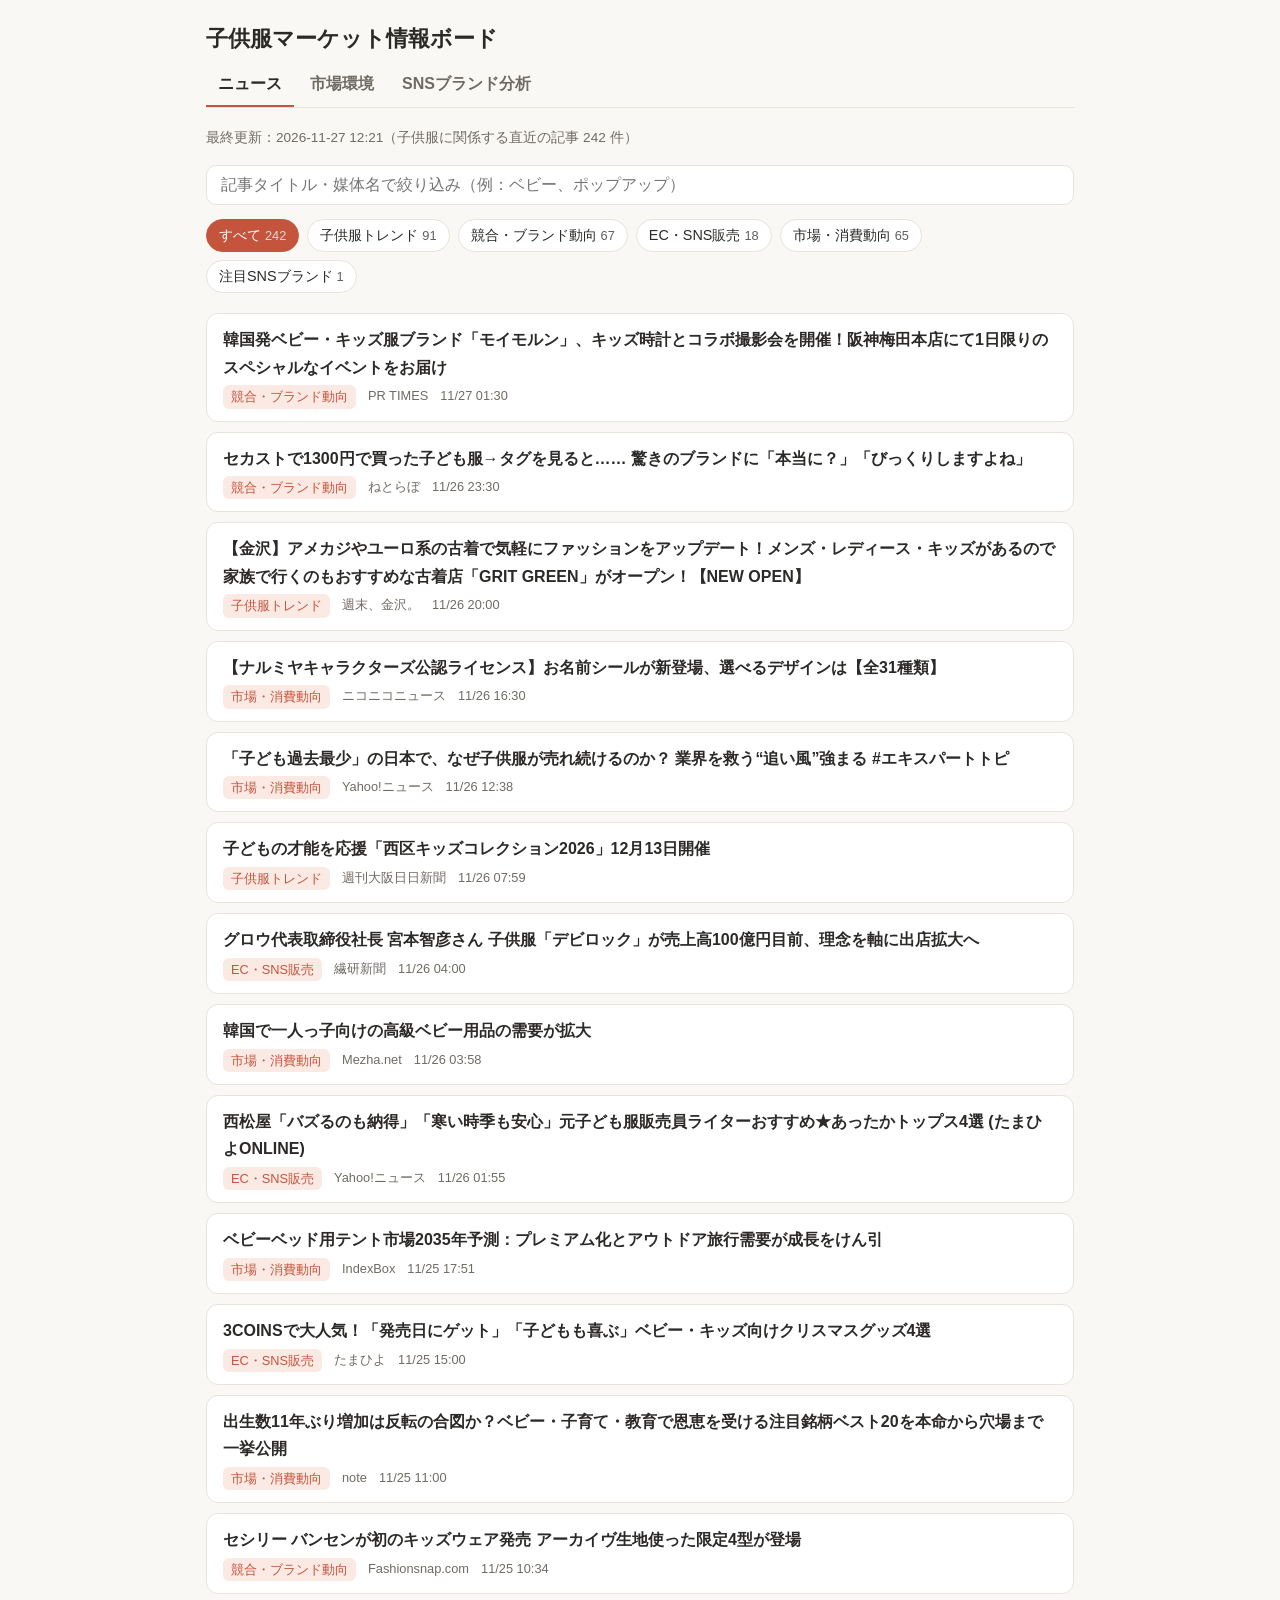
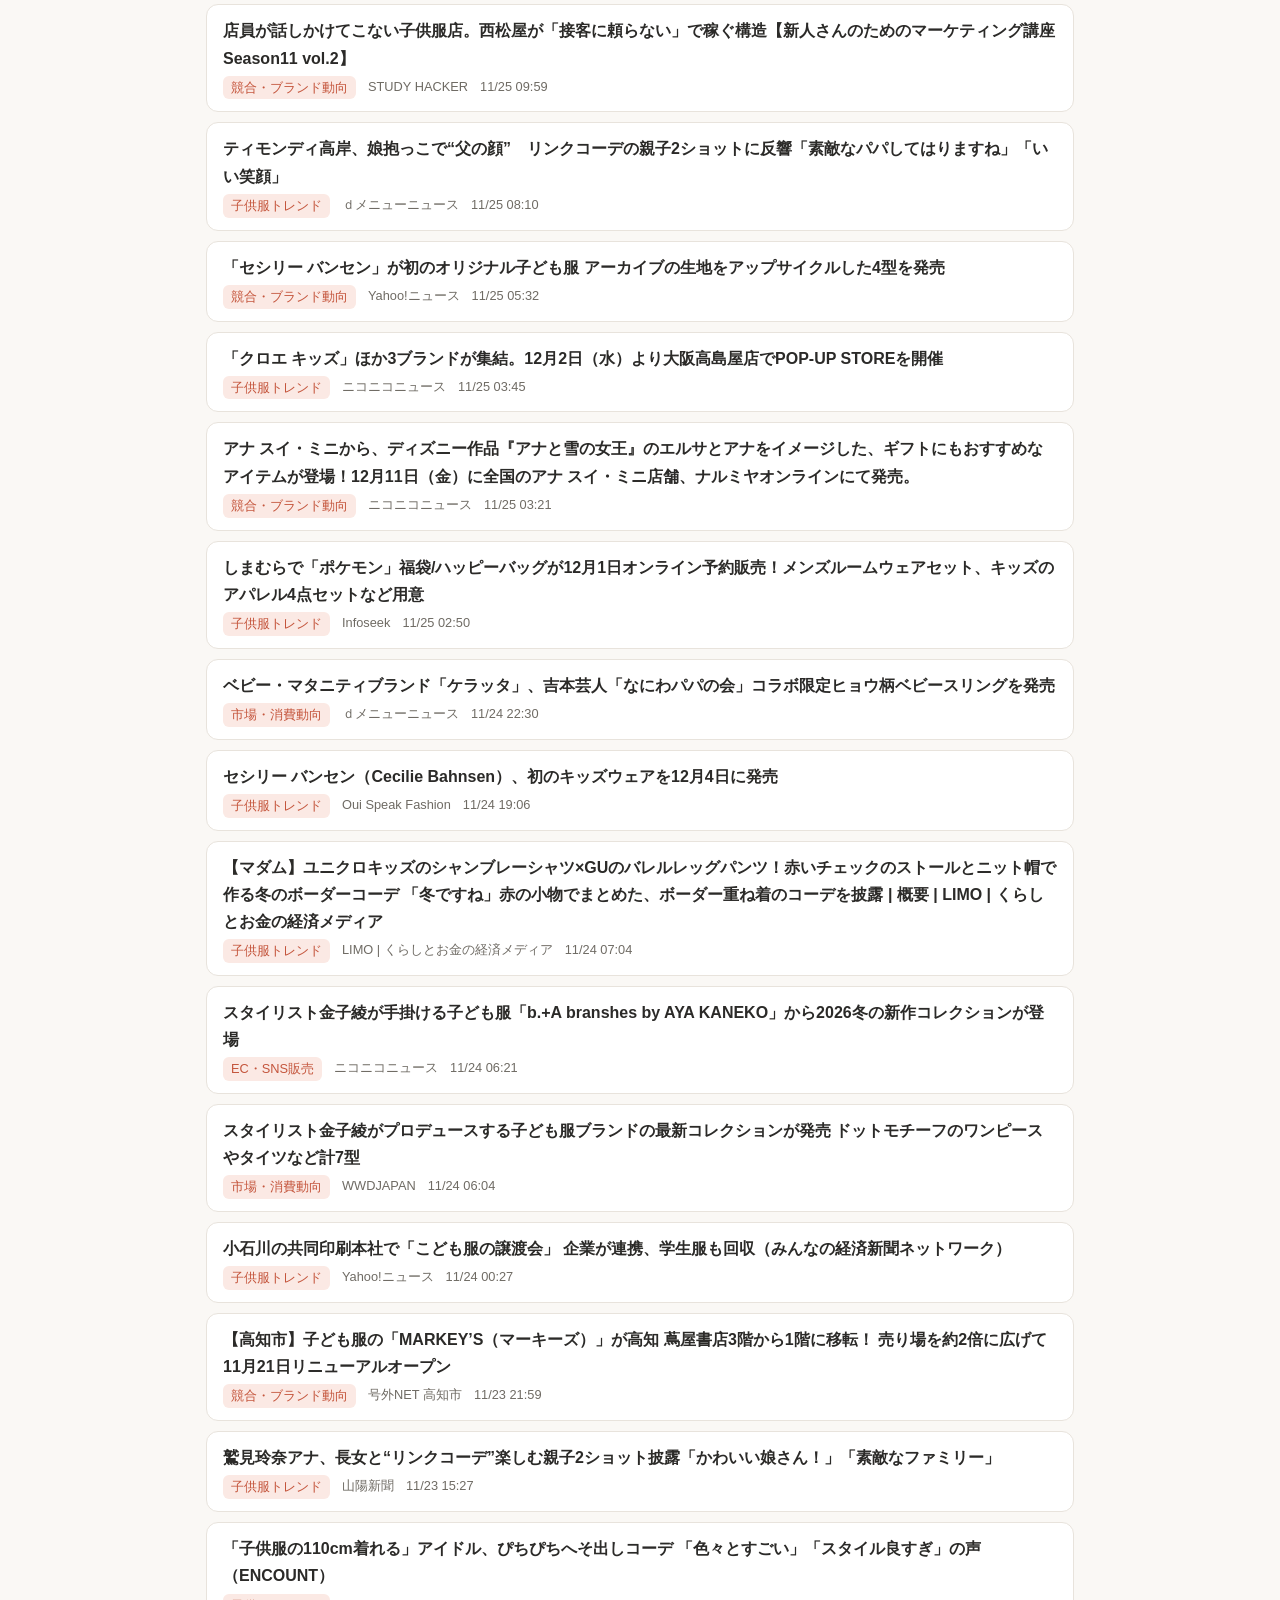
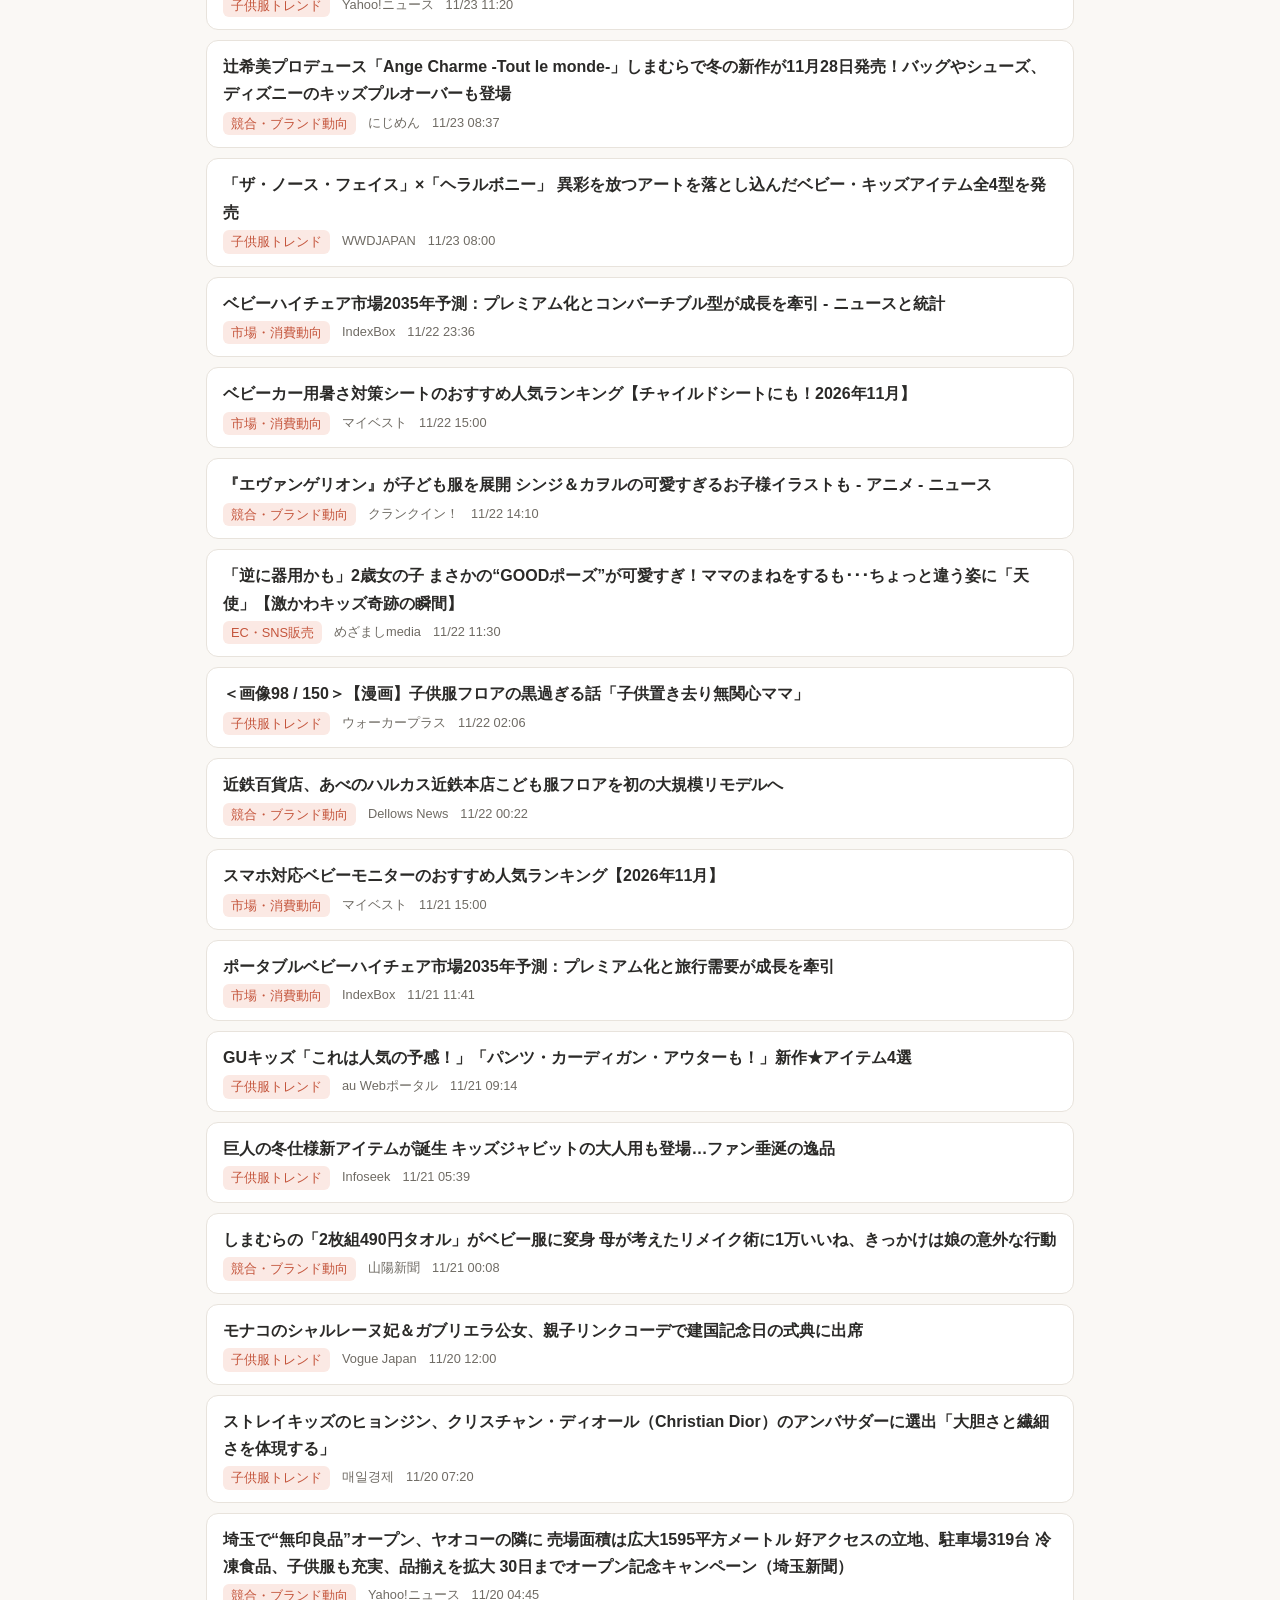
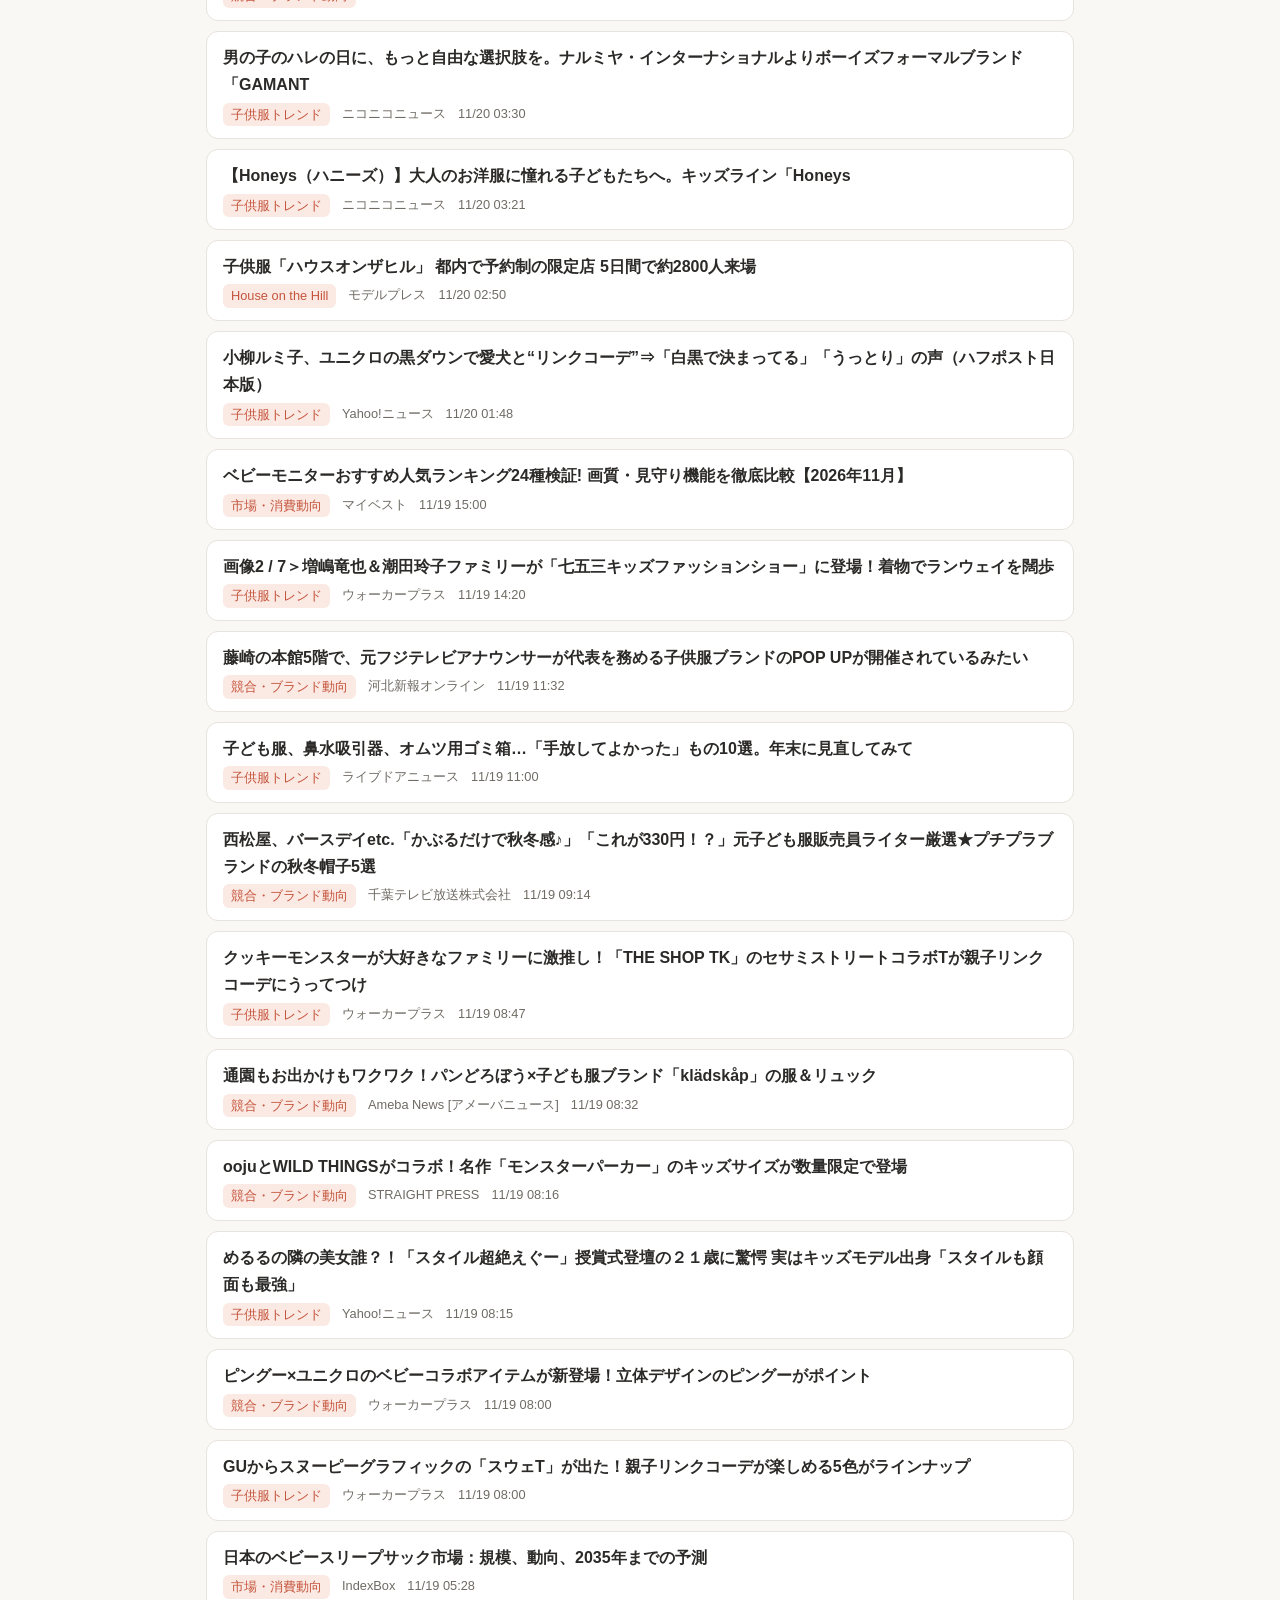
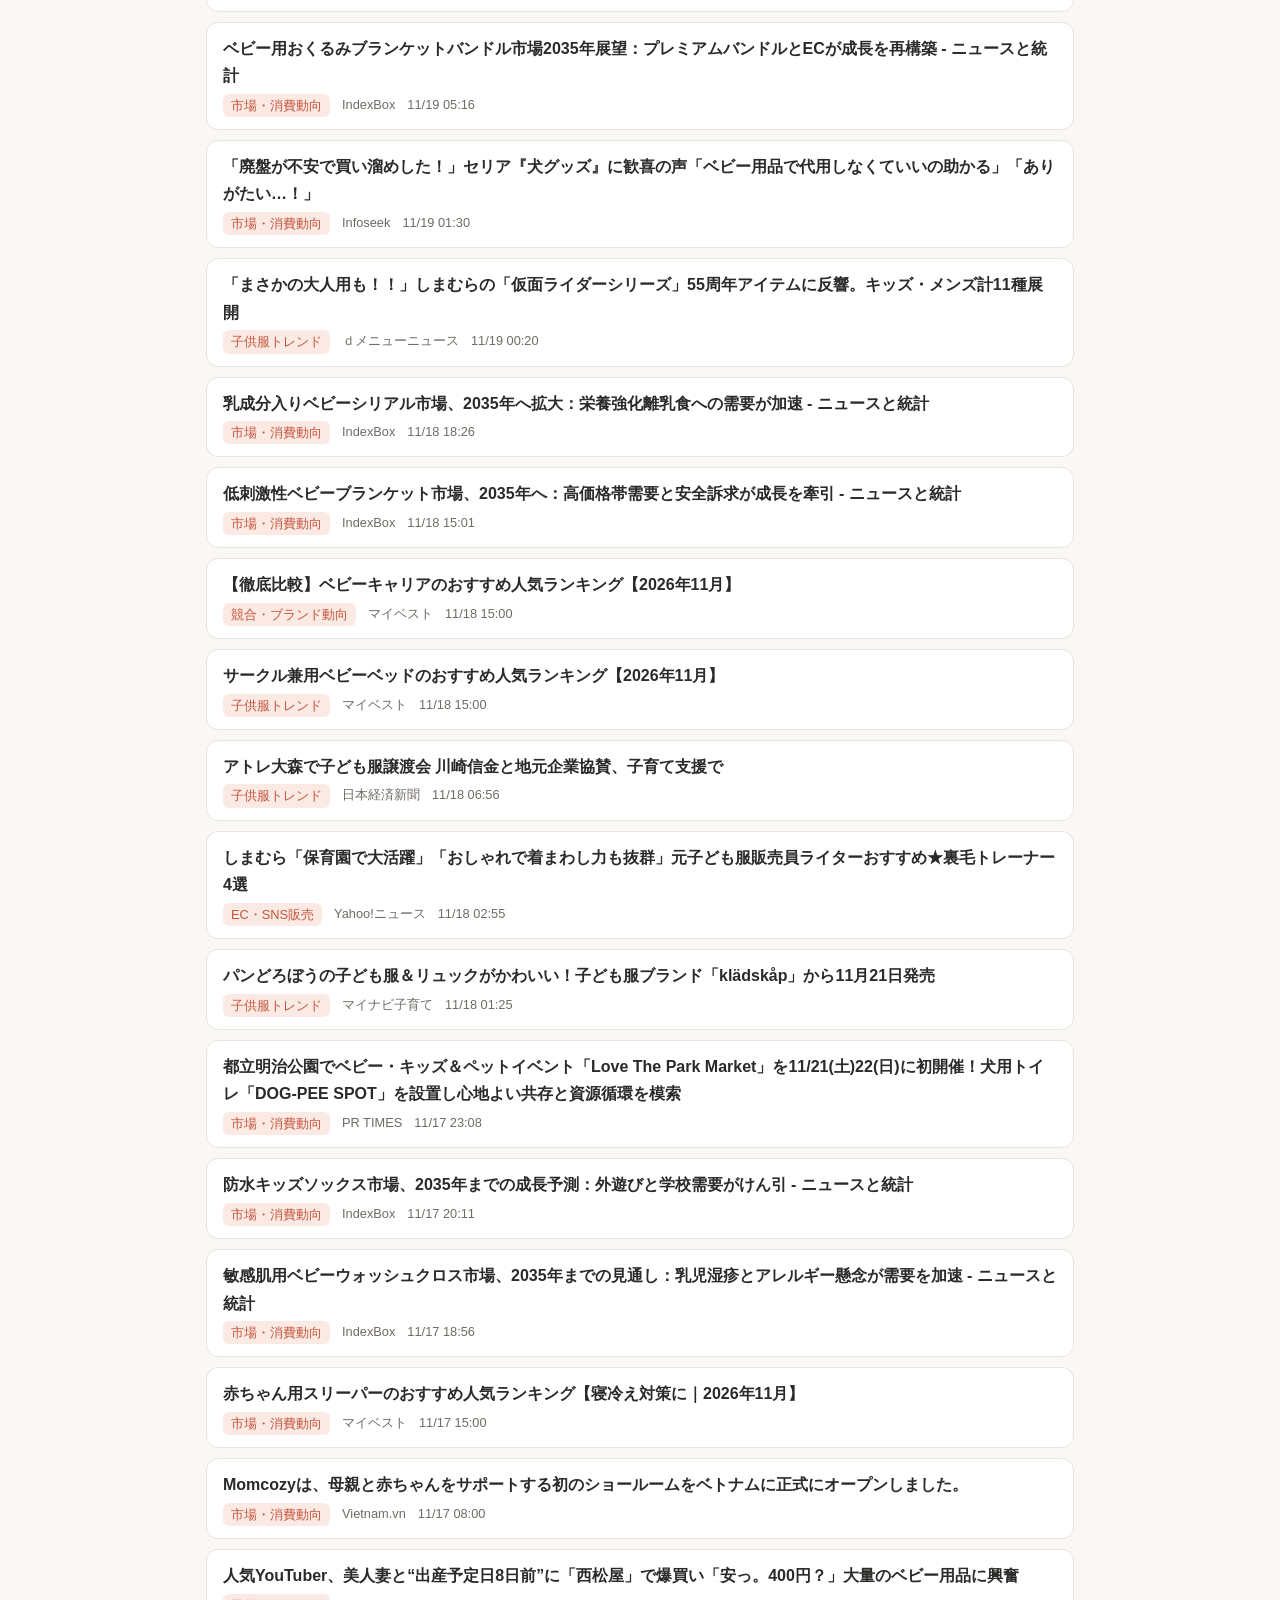
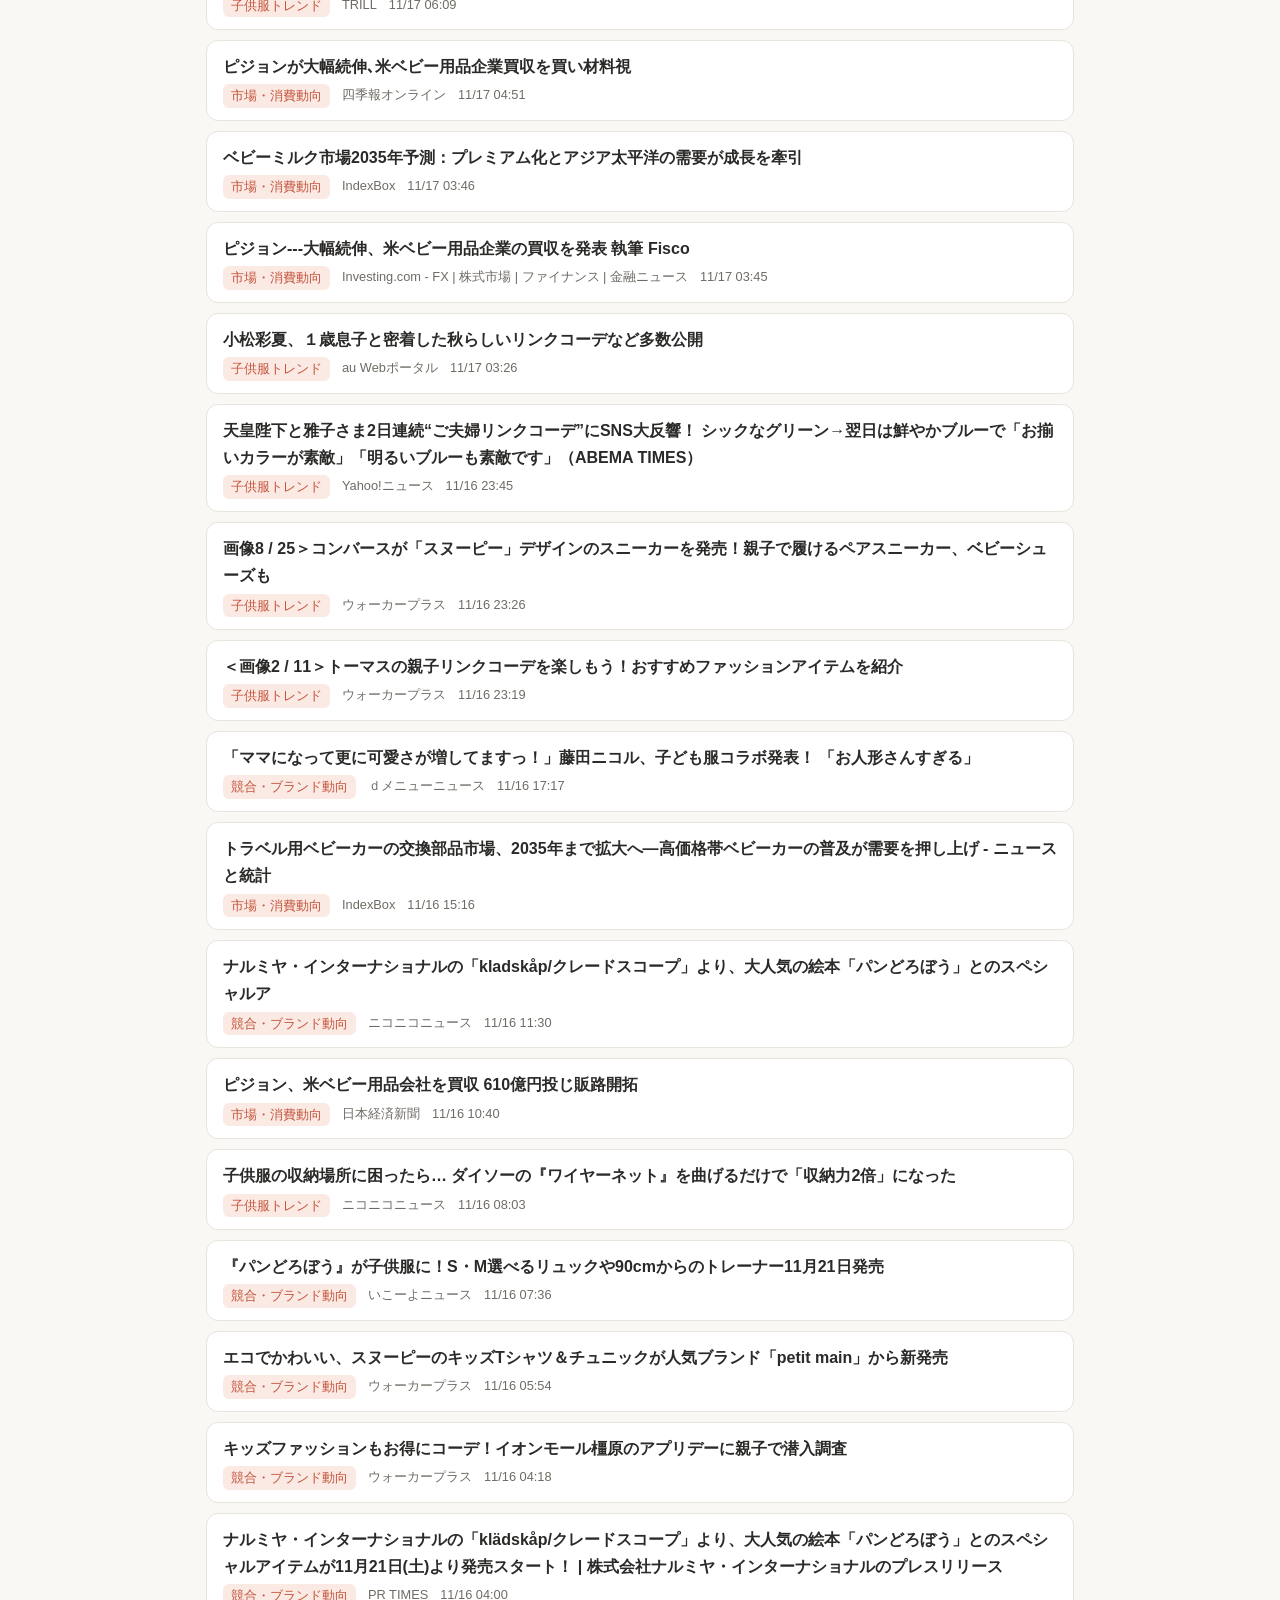
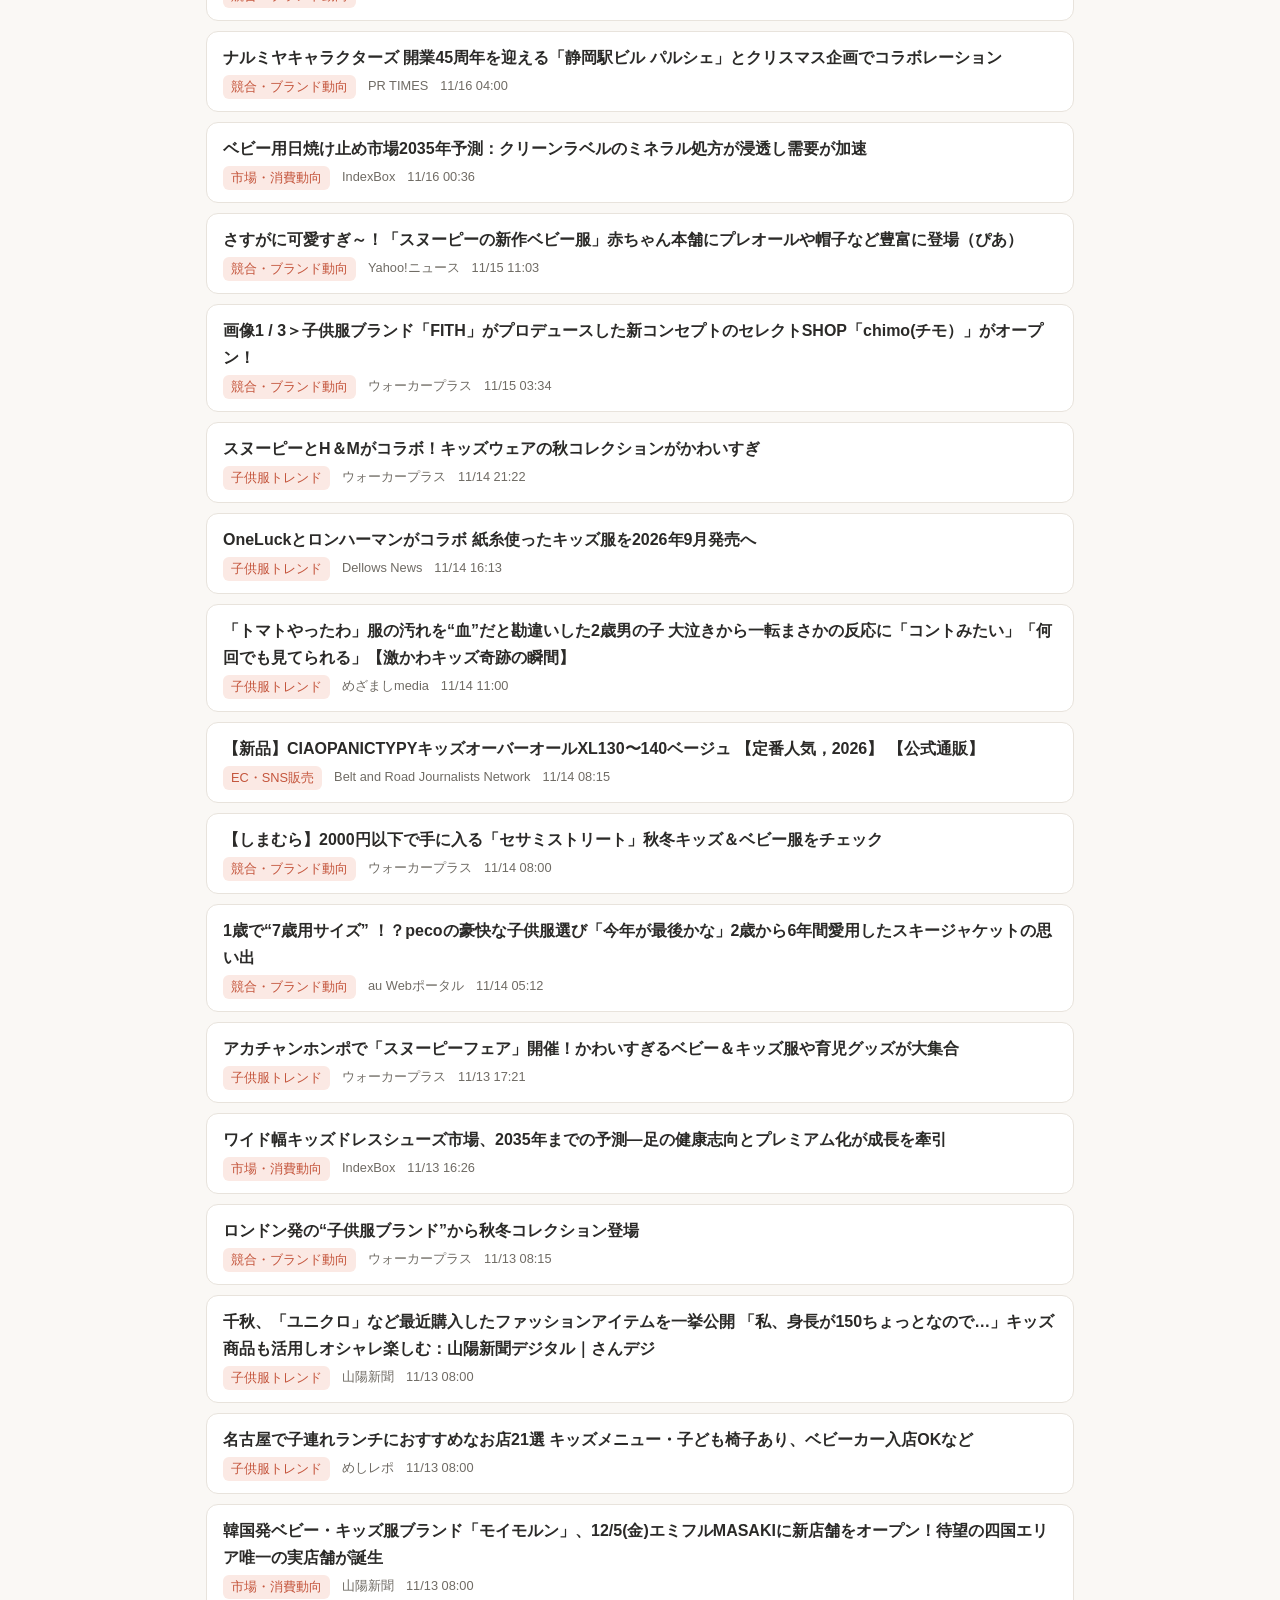
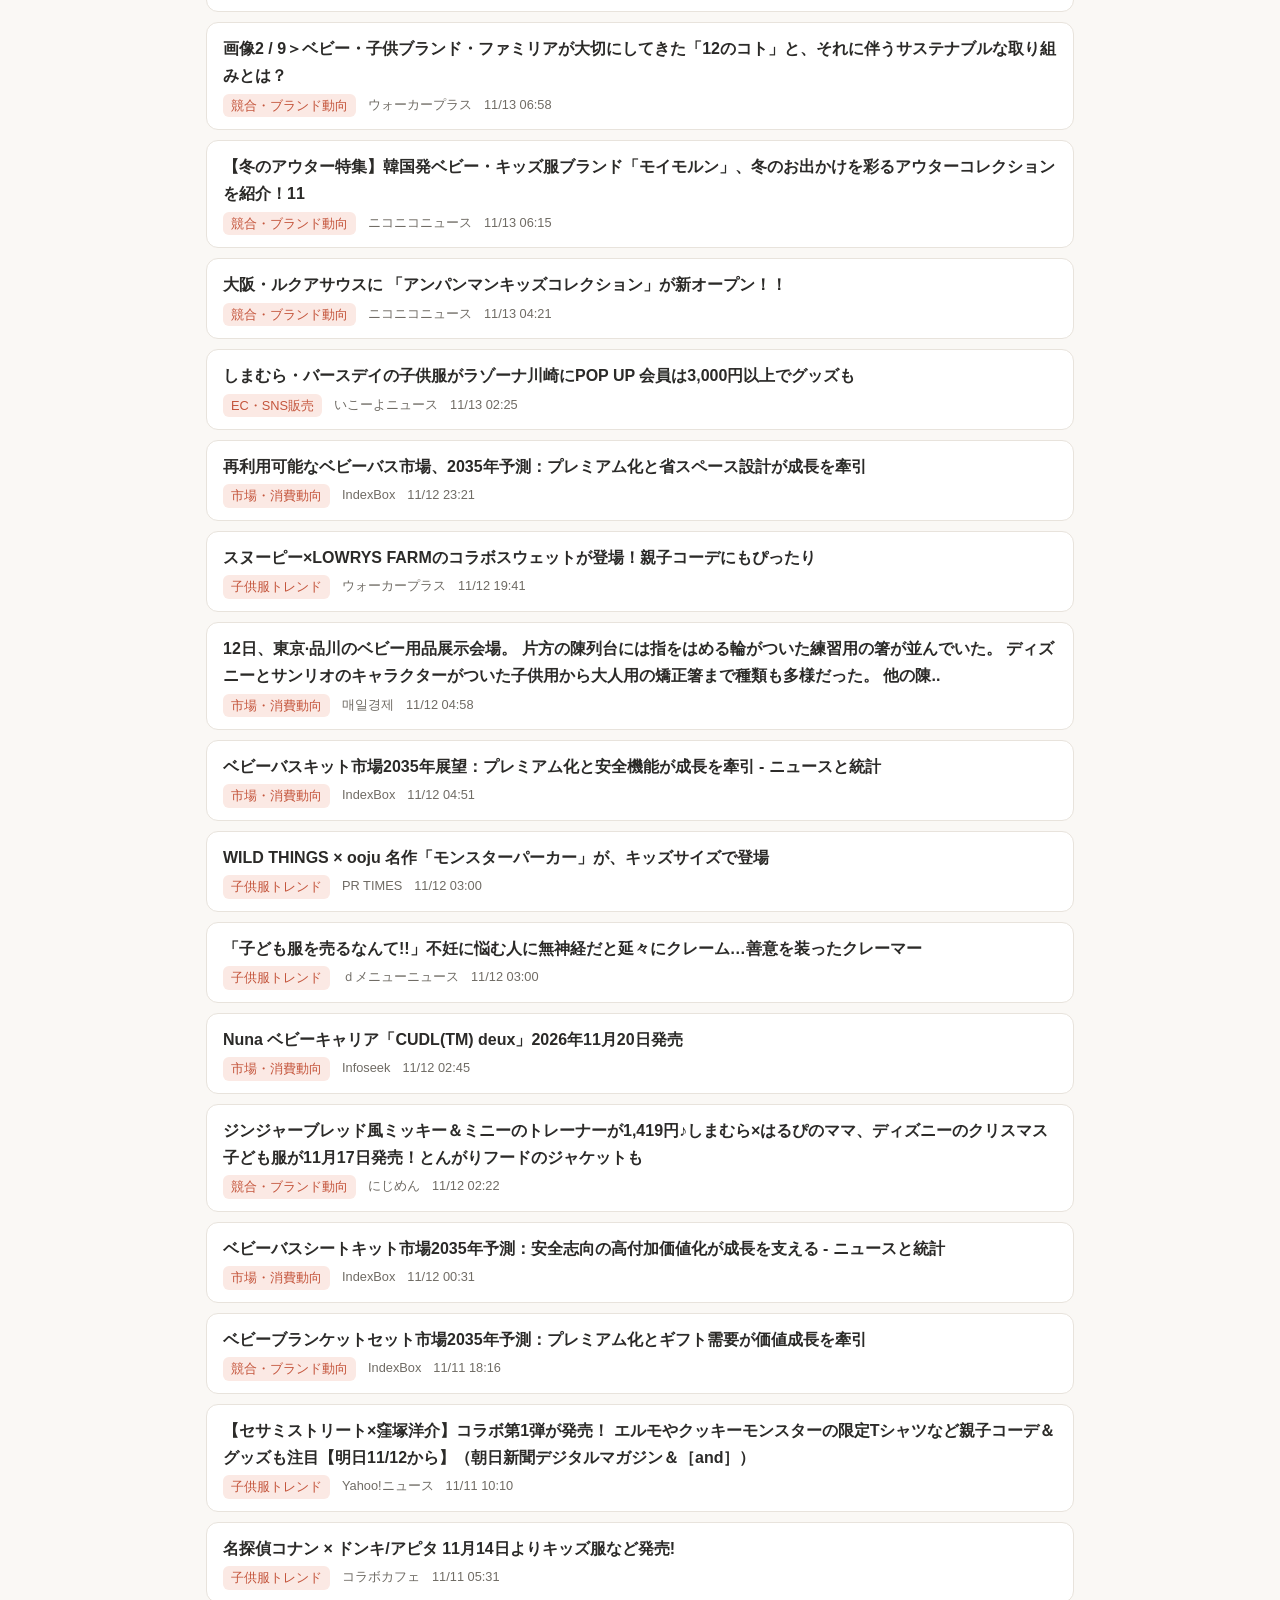
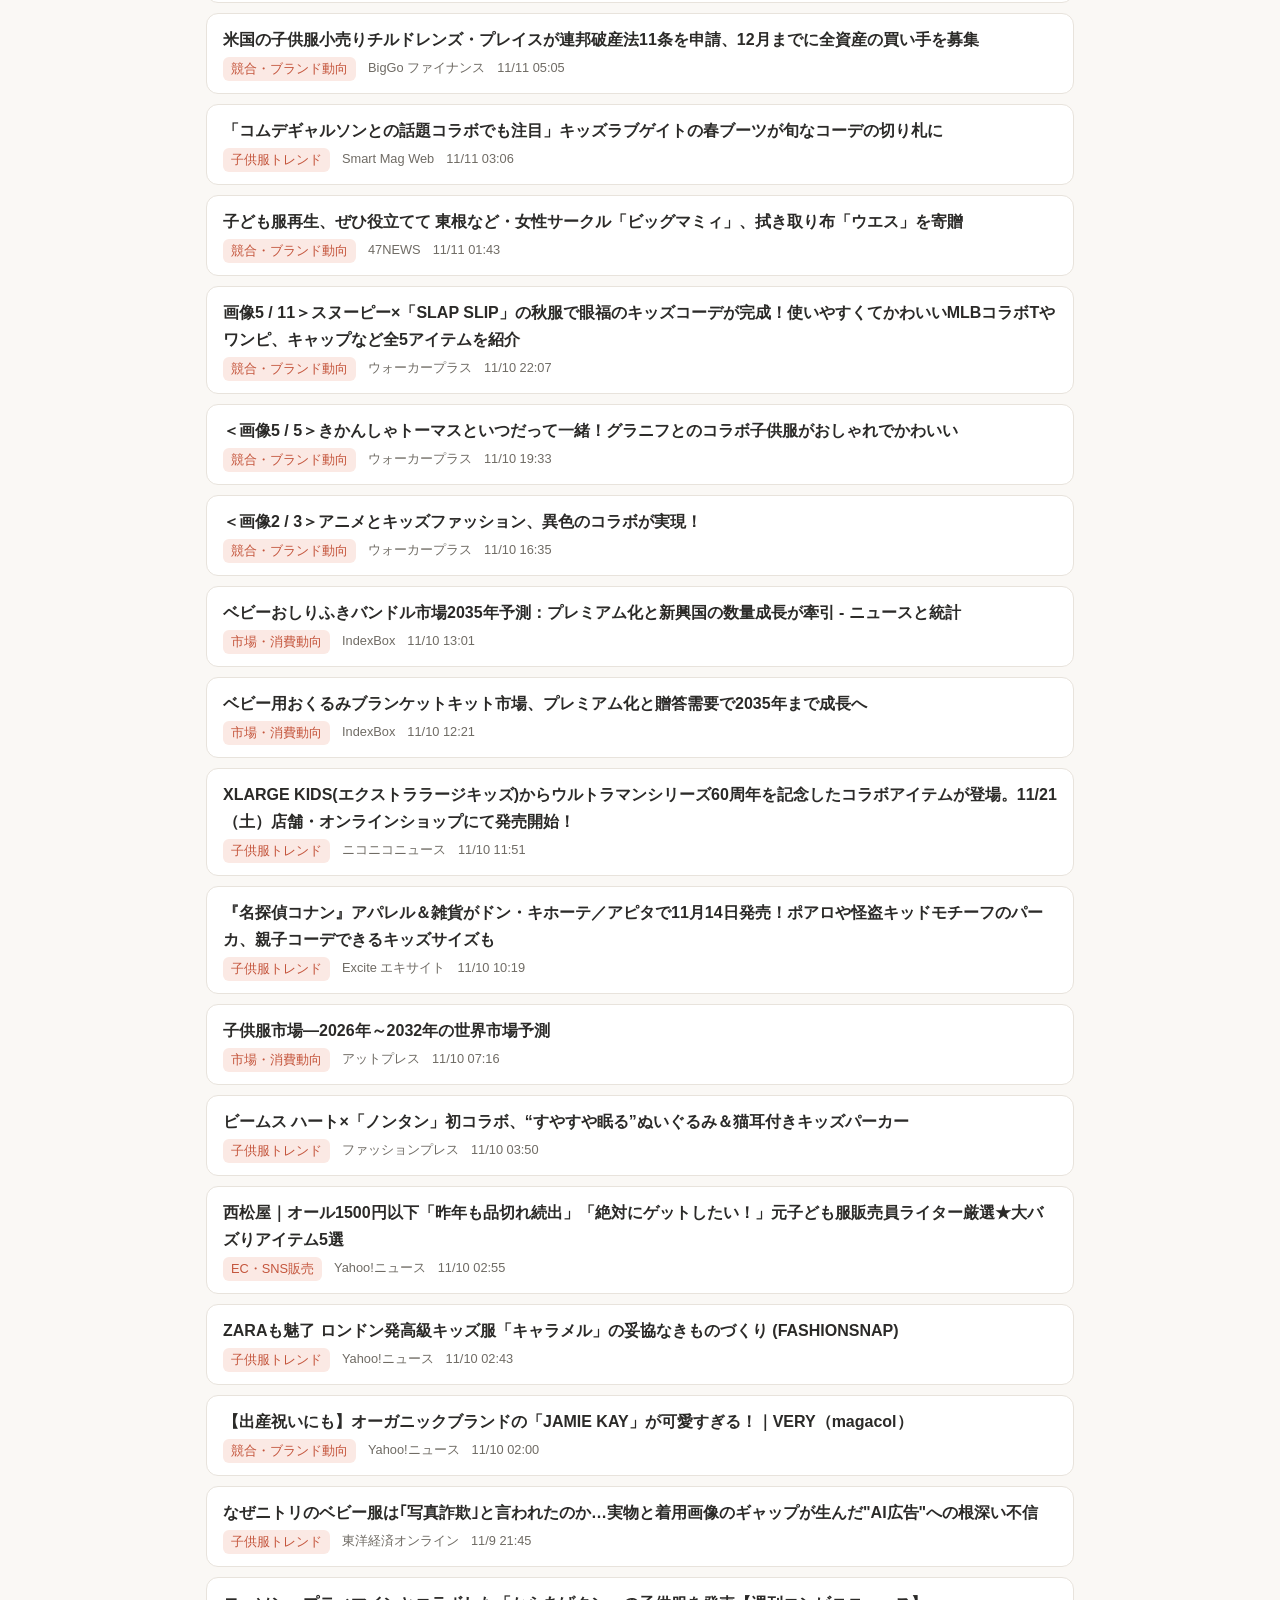
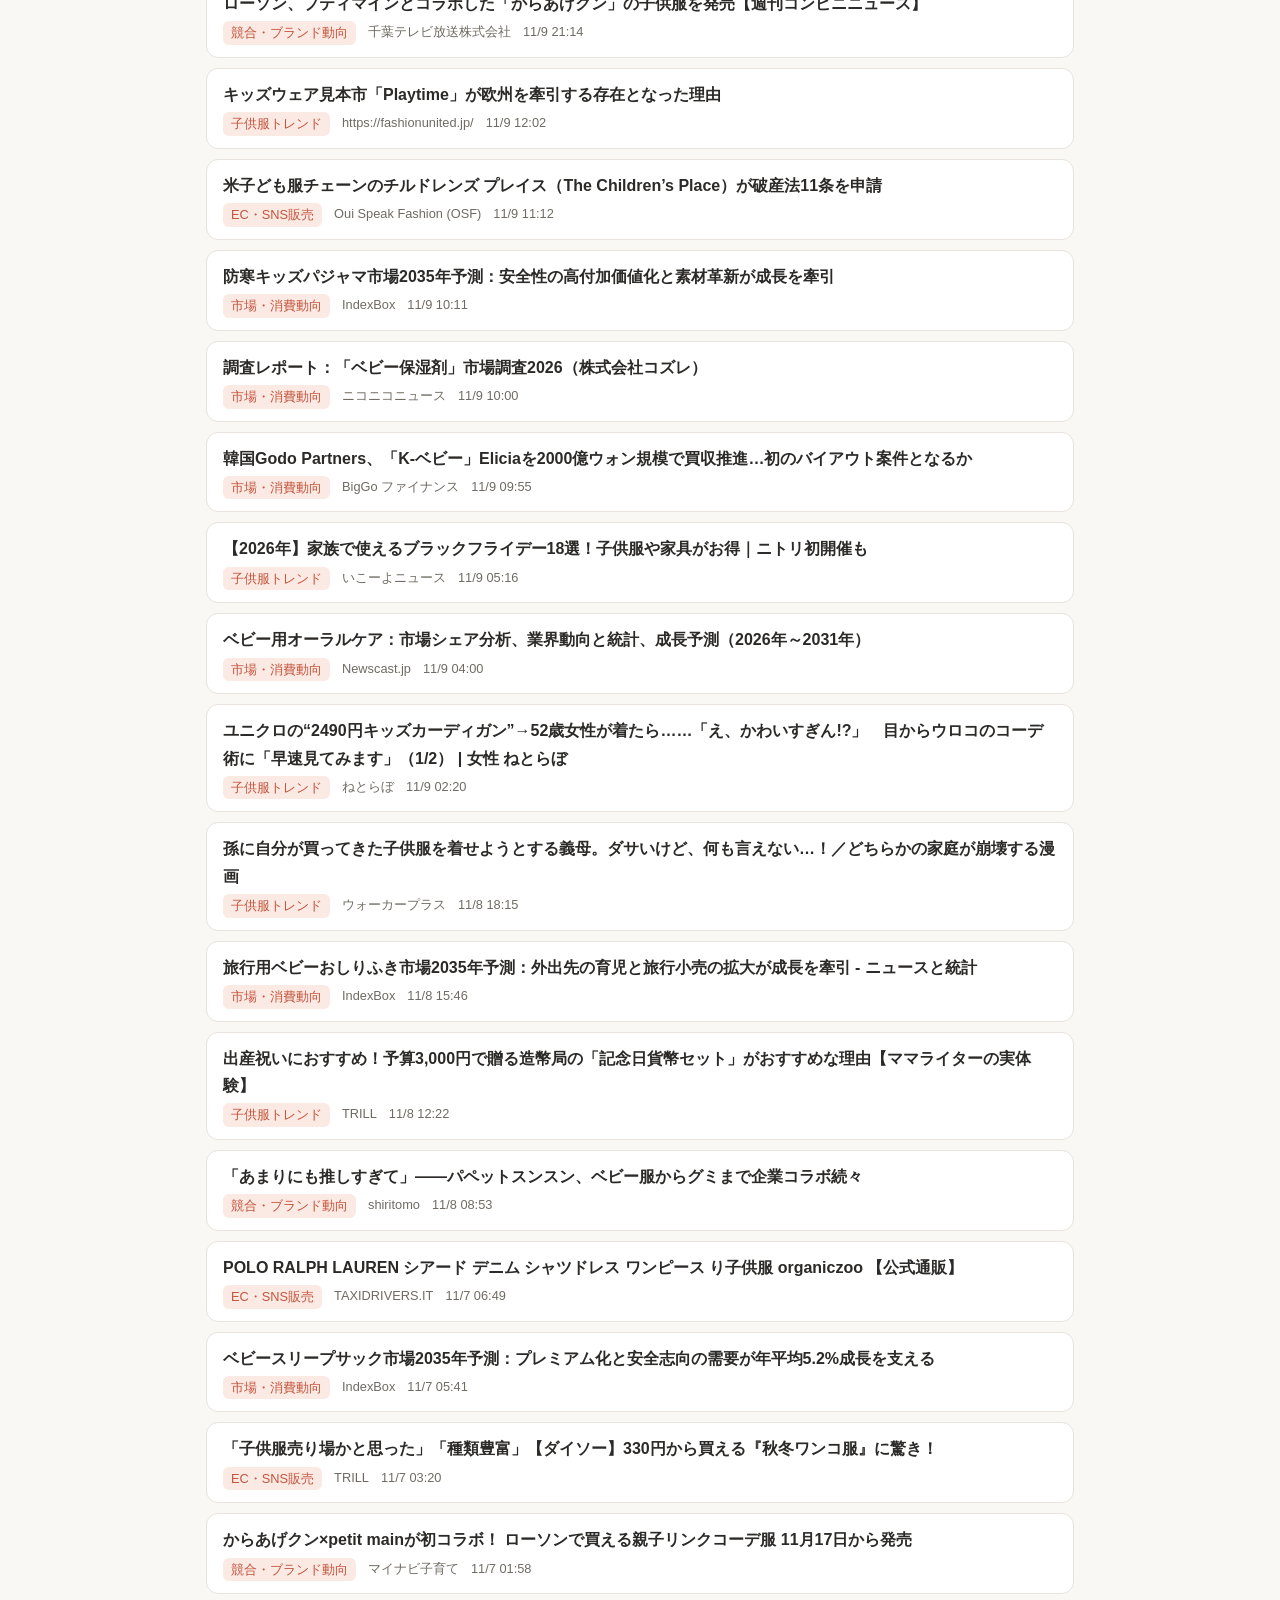
==== commit 8991c29b: "ニュースを更新 2026-11-27 12:21" ====
--- a/docs/index.html
+++ b/docs/index.html
@@ -184,7 +184,7 @@
 }
 </script>
 <script>
-const DATA = {"updated": "2026-11-26 12:17", "categories": ["子供服トレンド", "競合・ブランド動向", "EC・SNS販売", "市場・消費動向", "注目SNSブランド"], "articles": [{"title": "ベビーベッド用テント市場2035年予測：プレミアム化とアウトドア旅行需要が成長をけん引", "link": "https://news.google.com/rss/articles/[base64]?oc=5", "source": "IndexBox", "published": "2026-11-26T02:51:05+09:00", "category": "市場・消費動向", "keyword": "ベビー用品 市場", "brand": null}, {"title": "出生数11年ぶり増加は反転の合図か？ベビー・子育て・教育で恩恵を受ける注目銘柄ベスト20を本命から穴場まで一挙公開", "link": "https://news.google.com/rss/articles/CBMiW0FVX3lxTE9GWExjcl82OElaNTFQdk5ybnNHSWk5UklyWUVsV3NiZzIyNXRJTFVQV01oREwzVVF6XzNJOWhQbjRYcURHc0s2RjJLSG1nMGctLXNZcEx5ejN1TUE?oc=5", "source": "note", "published": "2026-11-25T20:00:00+09:00", "category": "市場・消費動向", "keyword": "ベビー用品 市場", "brand": null}, {"title": "セシリー バンセンが初のキッズウェア発売 アーカイヴ生地使った限定4型が登場", "link": "https://news.google.com/rss/articles/CBMifkFVX3lxTE9OX08yTjVEeUNqWWh4UWdJTHdBNUhoOENSVzdsMWVvdGJaVnZGUWZOMlUxWVRuY3VtWUNON0Izb0wxMkRjbW1SamxoT3F2RVdiSXd4T19kSFhSS3dQZ0NmaUtlV1dGZmFweWcyWkg0VU5Wa3ZfTnVySHVPNDduZw?oc=5", "source": "Fashionsnap.com", "published": "2026-11-25T19:34:43+09:00", "category": "競合・ブランド動向", "keyword": "子供服ブランド", "brand": null}, {"title": "店員が話しかけてこない子供服店。西松屋が「接客に頼らない」で稼ぐ構造【新人さんのためのマーケティング講座 Season11 vol.2】", "link": "https://news.google.com/rss/articles/CBMiYkFVX3lxTE9Cd0xua3cxNllnRHZxZGF6VGNTb1Fpc2xuU2loWG9fSFRGWmIzQXQ0TE5YaVQzTGF0TGhIZlo2Z1ZyZHFuS0JJZkFlb0R0SVpsYW0taUwxZUdqMjZtYXhuT1F3?oc=5", "source": "STUDY HACKER", "published": "2026-11-25T18:59:00+09:00", "category": "競合・ブランド動向", "keyword": "子供服 出店", "brand": null}, {"title": "ティモンディ高岸、娘抱っこで“父の顔”　リンクコーデの親子2ショットに反響「素敵なパパしてはりますね」「いい笑顔」", "link": "https://news.google.com/rss/articles/[base64]?oc=5", "source": "ｄメニューニュース", "published": "2026-11-25T17:10:00+09:00", "category": "子供服トレンド", "keyword": "親子コーデ", "brand": null}, {"title": "「セシリー バンセン」が初のオリジナル子ども服 アーカイブの生地をアップサイクルした4型を発売", "link": "https://news.google.com/rss/articles/CBMijgFBVV95cUxPVmkwVS1nSGhGV0RHYnFsQ1pmTDZvcE82RzFOT0xfc054OWR1Wkxsc0FBWjY1SVVmLXVIQjU1LW5KNVpCZ2hwek1VbTNKNnlmdkV3NU1BdldFWWoxM1NKSlhJaWJfLV9HOW9odDBkOFJBTzZPbm5rXzlkNy1QajNaRHBTVHVzYlpCdk9uczhB?oc=5", "source": "Yahoo!ニュース", "published": "2026-11-25T14:32:47+09:00", "category": "競合・ブランド動向", "keyword": "子供服 コラボ", "brand": null}, {"title": "アナ スイ・ミニから、ディズニー作品『アナと雪の女王』のエルサとアナをイメージした、ギフトにもおすすめなアイテムが登場！12月11日（金）に全国のアナ スイ・ミニ店舗、ナルミヤオンラインにて発売。", "link": "https://news.google.com/rss/articles/CBMieEFVX3lxTE1lcWdhaDZLYVAzQVhncDh4TmxPSnFfanIzV0J2bU5XNUhEYUR0TkxkajdOTjJtck0tUFJKbUpBbUZlcFlpNHVmSjIxZkh5Y3JrTVUxcFlDQzZSbUVMR0k5aW0tM3lqaDl6TGdTbHVpNnhuTDhHS1djdQ?oc=5", "source": "ニコニコニュース", "published": "2026-11-25T12:21:34+09:00", "category": "競合・ブランド動向", "keyword": "子供服ブランド", "brand": null}, {"title": "しまむらで「ポケモン」福袋/ハッピーバッグが12月1日オンライン予約販売！メンズルームウェアセット、キッズのアパレル4点セットなど用意", "link": "https://news.google.com/rss/articles/CBMiX0FVX3lxTE9pRDBnVUw3Z3FCNHFKTnBsSm5vQnZvS0N3bDQyY3Z0YjRuSkl5WmVKZGYxRDZITXE0OTRXejFjbFZ3Mk40UGVhZjFkQm1rNFF1UWJ6dnlBcFhJSkJxSU9R?oc=5", "source": "Infoseek", "published": "2026-11-25T11:50:03+09:00", "category": "子供服トレンド", "keyword": "キッズファッション", "brand": null}, {"title": "「クロエ キッズ」ほか3ブランドが集結。12月2日（水）より大阪高島屋店でPOP-UP STOREを開催", "link": "https://news.google.com/rss/articles/CBMiakFVX3lxTE01R21PWWlHZlBkTW1yM1dfRlBONlRZMGpleHNWVi1XQl9LbmhrV3VlT1diMFpsc3h4ZldtS1NReHRJS1AxUVY3R1NGNFFMT1k3dTBrY1gtZVJfUHVpSlp6WUJMcjNWSG9lTXc?oc=5", "source": "PR TIMES", "published": "2026-11-25T10:00:02+09:00", "category": "競合・ブランド動向", "keyword": "子供服ブランド", "brand": null}, {"title": "ベビー・マタニティブランド「ケラッタ」、吉本芸人「なにわパパの会」コラボ限定ヒョウ柄ベビースリングを発売", "link": "https://news.google.com/rss/articles/[base64]?oc=5", "source": "ｄメニューニュース", "published": "2026-11-25T07:30:00+09:00", "category": "市場・消費動向", "keyword": "ベビー用品 市場", "brand": null}, {"title": "セシリー バンセン（Cecilie Bahnsen）、初のキッズウェアを12月4日に発売", "link": "https://news.google.com/rss/articles/CBMiZ0FVX3lxTE00SVpRSmlCN2ZleDFTYXZfUXc1Ym4zU2hvaFZKdVI5T3QwRkNVdzlEMW54ajhJYzRvb2xXUlpHOGhGWkp2VzVFRmx6SjhlazN4RkRYT3JkUTQwSFFVbXRDV0tGcllBc00?oc=5", "source": "Oui Speak Fashion", "published": "2026-11-25T04:06:35+09:00", "category": "競合・ブランド動向", "keyword": "子供服ブランド", "brand": null}, {"title": "【マダム】ユニクロキッズのシャンブレーシャツ×GUのバレルレッグパンツ！赤いチェックのストールとニット帽で作る冬のボーダーコーデ 「冬ですね」赤の小物でまとめた、ボーダー重ね着のコーデを披露 | 概要 | LIMO | くらしとお金の経済メディア", "link": "https://news.google.com/rss/articles/CBMiTEFVX3lxTE1DUl9qTUF6cXFzeTg4OXBTUk1JRFh4TG9nbmJZTjVmN08yZHhjbjZoejdSNlZHYnVyOU5DTFEtVnE5bWhpV0ZHZmhnQkY?oc=5", "source": "LIMO | くらしとお金の経済メディア", "published": "2026-11-24T16:04:00+09:00", "category": "子供服トレンド", "keyword": "キッズファッション", "brand": null}, {"title": "スタイリスト金子綾が手掛ける子ども服「b.+A branshes by AYA KANEKO」から2026冬の新作コレクションが登場", "link": "https://news.google.com/rss/articles/CBMiaEFVX3lxTE4ydVVJc242bFZ1aWtDdnJ5MEVEdGdUNlRMUW1WUWNkQVpZcThEMWxKSE1nN0JHYk03ZFhVZzBYRFBKQ2Nsa2tiYldYdXc5elkzd09wZUJ3M2RuNzk0djZFNWdYbFV0bDVV?oc=5", "source": "ニコニコニュース", "published": "2026-11-24T15:21:13+09:00", "category": "競合・ブランド動向", "keyword": "子供服 コラボ", "brand": null}, {"title": "スタイリスト⾦⼦綾がプロデュースする子ども服ブランドの最新コレクションが発売 ドットモチーフのワンピースやタイツなど計7型", "link": "https://news.google.com/rss/articles/CBMiU0FVX3lxTE01bUR1WlZxMHJ3ZDhQOTNMYUs3NkczNlpYcHE4Z2NfVUFfNXcyOHhneFFReERsdEdBLWVFUHA1b2JnQkhjdXRRVTllUkFZNnRadGNV?oc=5", "source": "WWDJAPAN", "published": "2026-11-24T15:04:29+09:00", "category": "市場・消費動向", "keyword": "子供服 市場", "brand": null}, {"title": "「子供服の110cm着れる」アイドル、ぴちぴちへそ出しコーデ　「色々とすごい」「スタイル良すぎ」の声", "link": "https://news.google.com/rss/articles/[base64]?oc=5", "source": "ｄメニューニュース", "published": "2026-11-24T10:38:40+09:00", "category": "競合・ブランド動向", "keyword": "子供服 コラボ", "brand": null}, {"title": "【高知市】子ども服の「MARKEY’S（マーキーズ）」が高知 蔦屋書店3階から1階に移転！ 売り場を約2倍に広げて11月21日リニューアルオープン", "link": "https://news.google.com/rss/articles/CBMiX0FVX3lxTE5aOGVZVU9MS0l2QlRZemY0dU9obGZyelFJbllCYmdpUUl4eTZzbFB1UGF5NVNGSWp2RHYzaGFNZXFDbzZxUHI1UEtzbFI1RzU0S1F5cnpfMnVYODJBWHZj?oc=5", "source": "号外NET 高知市", "published": "2026-11-24T06:59:22+09:00", "category": "競合・ブランド動向", "keyword": "子供服 ポップアップ", "brand": null}, {"title": "鷲見玲奈アナ、長女と“リンクコーデ”楽しむ親子2ショット披露「かわいい娘さん！」「素敵なファミリー」", "link": "https://news.google.com/rss/articles/CBMidEFVX3lxTFBBaUx6d0FQN2xlVUtUSHpZSDZiNkNJeGNCc2NGUjhxcXYzbG5TbWN2RmdSandwWnpsYkx3Zm9Ud05kUXB3b01xOE81UVlsdkEyeTJTUjFvTUdIZjctSzluZVBuVnA2dzU1bjNpTVNXZDRNVTl2?oc=5", "source": "山陽新聞", "published": "2026-11-24T00:27:41+09:00", "category": "子供服トレンド", "keyword": "親子コーデ", "brand": null}, {"title": "辻希美プロデュース「Ange Charme -Tout le monde-」しまむらで冬の新作が11月28日発売！バッグやシューズ、ディズニーのキッズプルオーバーも登場", "link": "https://news.google.com/rss/articles/CBMiV0FVX3lxTE1UdnpWUjd3LU9qTXgwajl0VVJtTU1BSll5QW9KV25xTXNRSWJDQzVVUTBqQnl6ZU4zV21mSUVkbG9uelJWd0lBVmlRQnI5b3pVcmo2Rmx6VQ?oc=5", "source": "にじめん", "published": "2026-11-23T17:37:00+09:00", "category": "競合・ブランド動向", "keyword": "子供服 コラボ", "brand": null}, {"title": "ベビーハイチェア市場2035年予測：プレミアム化とコンバーチブル型が成長を牽引 - ニュースと統計", "link": "https://news.google.com/rss/articles/[base64]?oc=5", "source": "IndexBox", "published": "2026-11-23T08:36:06+09:00", "category": "市場・消費動向", "keyword": "ベビー用品 市場", "brand": null}, {"title": "ベビーカー用暑さ対策シートのおすすめ人気ランキング【チャイルドシートにも！2026年11月】", "link": "https://news.google.com/rss/articles/CBMiPkFVX3lxTFA0RzlDcG82N0RPQ2Iybm9DTGxPeDhPYzBRZkR5ekhUVlVPb0dQWHZjM2N4Sm5KR0NuVm5URG5B?oc=5", "source": "マイベスト", "published": "2026-11-23T00:00:00+09:00", "category": "市場・消費動向", "keyword": "ベビー用品 市場", "brand": null}, {"title": "『エヴァンゲリオン』が子ども服を展開 シンジ＆カヲルの可愛すぎるお子様イラストも - アニメ - ニュース", "link": "https://news.google.com/rss/articles/CBMiS0FVX3lxTE96R2Uyb1gwbzVqMTlORUprTXVPM3NqRHVtXzR4UF9uMHlmZk9DZ1RKUk1IRmluWlg1RE1yNmRoekNCV1JyQnE1MDVCQQ?oc=5", "source": "クランクイン！", "published": "2026-11-22T23:10:00+09:00", "category": "競合・ブランド動向", "keyword": "子供服 コラボ", "brand": null}, {"title": "「逆に器用かも」2歳女の子 まさかの“GOODポーズ”が可愛すぎ！ママのまねをするも･･･ちょっと違う姿に「天使」【激かわキッズ奇跡の瞬間】", "link": "https://news.google.com/rss/articles/CBMiW0FVX3lxTE50eGlnREZyNElkZVRfZ3pSNlZ4aFZqX3pldDBuTS03NFpmM2cycjJOWlZXZEF3M2tuYjk2aXRyLWhrZ2dYVko0THZOUlRSMW1ydVY2ZHBqQkVDdTg?oc=5", "source": "めざましmedia", "published": "2026-11-22T20:30:00+09:00", "category": "EC・SNS販売", "keyword": "子供服 Instagram", "brand": null}, {"title": "＜画像98 / 150＞【漫画】子供服フロアの黒過ぎる話「子供置き去り無関心ママ」", "link": "https://news.google.com/rss/articles/CBMibkFVX3lxTE83bjBvc1UxRWgyVTZXZlU4R0VHVEVnSzI1N05wZTBCSWdDMnhGU3A5c3ZRZjlvR2d3SGJkanNMeFg2czM2QTJSMnZqa1BEb0lXczNVTGt6blhIVnpSVk9NUmVQVlhXR19sTWFnRmZB?oc=5", "source": "ウォーカープラス", "published": "2026-11-22T11:06:37+09:00", "category": "子供服トレンド", "keyword": "子供服 新作", "brand": null}, {"title": "近鉄百貨店、あべのハルカス近鉄本店こども服フロアを初の大規模リモデルへ", "link": "https://news.google.com/rss/articles/CBMiRkFVX3lxTFBtVTlQT3NRQ3NTellNRnVPSTdmOS0xZTRaNkRmXzdFcTdIVnJ4Vzg5dW1mcUppMjVBQUQydTFpSGYyUFlxUGc?oc=5", "source": "Dellows News", "published": "2026-11-22T09:22:57+09:00", "category": "競合・ブランド動向", "keyword": "子供服 出店", "brand": null}, {"title": "スマホ対応ベビーモニターのおすすめ人気ランキング【2026年11月】", "link": "https://news.google.com/rss/articles/CBMiPkFVX3lxTFB6a3RLaThhVWFiZ0JzY21jbF9rbWFuNzVwNlVfRGFWZWpYOTRWbVhaclE5RFJaWERucGlSRlV3?oc=5", "source": "マイベスト", "published": "2026-11-22T00:00:00+09:00", "category": "市場・消費動向", "keyword": "ベビー用品 市場", "brand": null}, {"title": "ポータブルベビーハイチェア市場2035年予測：プレミアム化と旅行需要が成長を牽引", "link": "https://news.google.com/rss/articles/[base64]?oc=5", "source": "IndexBox", "published": "2026-11-21T20:41:04+09:00", "category": "市場・消費動向", "keyword": "ベビー用品 市場", "brand": null}, {"title": "GUキッズ「これは人気の予感！」「パンツ・カーディガン・アウターも！」新作★アイテム4選", "link": "https://news.google.com/rss/articles/CBMibkFVX3lxTE1ubWFoVE9ZUk1BbWNoYXlGd2VYQzBaakYwYTlYQk9zN0tfMUFPeWYzbnJ6S1AtYm5yaEcwcEhONHhINVNncFZINDNJb005MzNycDR3bmltQ19VN0NMYmt2ZXdoOFFCZURUaG5rc1Bn?oc=5", "source": "au Webポータル", "published": "2026-11-21T18:14:18+09:00", "category": "子供服トレンド", "keyword": "子供服 新作", "brand": null}, {"title": "巨人の冬仕様新アイテムが誕生 キッズジャビットの大人用も登場…ファン垂涎の逸品", "link": "https://news.google.com/rss/articles/CBMiZEFVX3lxTE5oU3VVSDNjUGo5NzRoTGxYWnAyQlllQjNQblFsb1hsVW5YU1NPUTJNS3hzQlREVS1tb3NUOG1mZnJxc05nVnUwcS0zN1IwUUI0bHhLTlBQN09jSmR3dHI1Tm9hcWM?oc=5", "source": "Infoseek", "published": "2026-11-21T14:39:05+09:00", "category": "子供服トレンド", "keyword": "キッズファッション", "brand": null}, {"title": "しまむらの「2枚組490円タオル」がベビー服に変身 母が考えたリメイク術に1万いいね、きっかけは娘の意外な行動", "link": "https://news.google.com/rss/articles/CBMiZ0FVX3lxTFBiQnhNTnpOYWdad0t3MGM2R29xamZOQ3I1bHFTZ0ZsaTd4TmUyZkZZZGhaQlQyckZka3dXN0k4ZC1SQ3gzUUpHcHNGaHhJUlR6R0JGdEw3bUJFczNyZGRjX0VUa1NoekE?oc=5", "source": "山陽新聞", "published": "2026-11-21T09:08:19+09:00", "category": "競合・ブランド動向", "keyword": "ベビー服 ブランド", "brand": null}, {"title": "モナコのシャルレーヌ妃＆ガブリエラ公女、親子リンクコーデで建国記念日の式典に出席", "link": "https://news.google.com/rss/articles/[base64]?oc=5", "source": "Vogue Japan", "published": "2026-11-20T21:00:00+09:00", "category": "子供服トレンド", "keyword": "親子コーデ", "brand": null}, {"title": "ストレイキッズのヒョンジン、クリスチャン・ディオール（Christian Dior）のアンバサダーに選出「大胆さと繊細さを体現する」", "link": "https://news.google.com/rss/articles/CBMiUEFVX3lxTFBVU0VUbUhHVDloM09EUXVWMVp1SERLOUttRGEyMU05eDJXYXRNaDhPUkNKRFUtZEk1TVh5eXJ6TzRTNXBOaUxPRkRZcU8tU2NP?oc=5", "source": "매일경제", "published": "2026-11-20T16:20:57+09:00", "category": "子供服トレンド", "keyword": "キッズファッション", "brand": null}, {"title": "埼玉で“無印良品”オープン、ヤオコーの隣に 売場面積は広大1595平方メートル 好アクセスの立地、駐車場319台 冷凍食品、子供服も充実、品揃えを拡大 30日までオープン記念キャンペーン（埼玉新聞）", "link": "https://news.google.com/rss/articles/CBMif0FVX3lxTE5vSV9fWVJuX1FULTB1aXdaSm5YY1pVRml4cTNMYnVkNkU1bG1QLWVrVmxidjJ2RjF3cWlSTVl5d0wtVlNkUE51NFpkTWZRc1k2X0JKR0N2a2xqN1l1cHFMNXpYZGlxNnlSTDkwbF9UU0NKVzBmb21PZXNHTlhSZVk?oc=5", "source": "Yahoo!ニュース", "published": "2026-11-20T13:45:14+09:00", "category": "競合・ブランド動向", "keyword": "子供服 出店", "brand": null}, {"title": "男の子のハレの日に、もっと自由な選択肢を。ナルミヤ・インターナショナルよりボーイズフォーマルブランド「GAMANT", "link": "https://news.google.com/rss/articles/CBMiVEFVX3lxTE05VUI4NWhfRE9YZTlpMm1nUVhybGZreGprZEtIeF9keExTS2hteHJGT0VCdTBtZTIzMER0ZEJRanJ5cHEzUXZWdzJHdkdOaE9KNlhhUA?oc=5", "source": "ニコニコニュース", "published": "2026-11-20T12:30:30+09:00", "category": "子供服トレンド", "keyword": "キッズファッション", "brand": null}, {"title": "【Honeys（ハニーズ）】大人のお洋服に憧れる子どもたちへ。キッズライン「Honeys", "link": "https://news.google.com/rss/articles/CBMiaEFVX3lxTE8zRzJ1S3VRVDBScXNmbC1mRGhWcW5jWGlsMnVRTEJLTDhCNmpncjdTVEJ1bmpIemVUcW9hcTNvSDdfTmNpSXNVYloxdjhmOGlzaHJpd0xKbTN1Yi1hOHpGMGd5d3FYeFRM?oc=5", "source": "ニコニコニュース", "published": "2026-11-20T12:21:43+09:00", "category": "子供服トレンド", "keyword": "キッズファッション", "brand": null}, {"title": "子供服「ハウスオンザヒル」 都内で予約制の限定店 5日間で約2800人来場", "link": "https://news.google.com/rss/articles/CBMiQ0FVX3lxTE15anBTVy1OaEVUSmRDMzNJY0pHQ1NjZGQtWDB0aWNubTZkdE1XZ1otMEtzM2MwLUp2MlhwN0wtSkREVVE?oc=5", "source": "モデルプレス", "published": "2026-11-20T11:50:39+09:00", "category": "注目SNSブランド", "keyword": "\"ハウスオンザヒル\" 子供服", "brand": "House on the Hill"}, {"title": "小柳ルミ子、ユニクロの黒ダウンで愛犬と“リンクコーデ”⇒「白黒で決まってる」「うっとり」の声（ハフポスト日本版）", "link": "https://news.google.com/rss/articles/CBMif0FVX3lxTFBHSXdKUlhVU04zd0pzZHliLVdHTmhFRDEyc3BXX1VjdXZqTjVubzROV0w1VnFjWEtfTXJ4Qzk4MThNdGZFSGIxVlROVWhsUzJKYVFBZXVESVBVZzUtSnp5M1JDMGhvMVE0Y3ZqMmM5dXNaSThtZVBSN1N3cGZuYXc?oc=5", "source": "Yahoo!ニュース", "published": "2026-11-20T10:48:09+09:00", "category": "子供服トレンド", "keyword": "親子コーデ", "brand": null}, {"title": "ベビーモニターおすすめ人気ランキング24種検証! 画質・見守り機能を徹底比較【2026年11月】", "link": "https://news.google.com/rss/articles/CBMiPEFVX3lxTE9nOExMa2FzaVlPTGl2NXp1YWFTbUpLeUpkT0tZWGJuT3NPVDgwNHFhQVhYSEIwM195dUlJNg?oc=5", "source": "マイベスト", "published": "2026-11-20T00:00:00+09:00", "category": "市場・消費動向", "keyword": "ベビー用品 市場", "brand": null}, {"title": "画像2 / 7＞増嶋竜也＆潮田玲子ファミリーが「七五三キッズファッションショー」に登場！着物でランウェイを闊歩", "link": "https://news.google.com/rss/articles/CBMibkFVX3lxTE83WmtlYjBKdHBuWXdFUUdfaGNDdTc0TTgzT2pFUUhGSUZqZ2UxcjFKRGQtWUVpcDhfMXpMNHY2c0tlZFNYU0pjS2RFMTl5LWZLR0pvMVpHOG9uLU1PdnR4MjBlcHptdzBLUFUtM2lB?oc=5", "source": "ウォーカープラス", "published": "2026-11-19T23:20:54+09:00", "category": "子供服トレンド", "keyword": "キッズファッション", "brand": null}, {"title": "藤崎の本館5階で、元フジテレビアナウンサーが代表を務める子供服ブランドのPOP UPが開催されているみたい", "link": "https://news.google.com/rss/articles/CBMiYkFVX3lxTE1Rdk9wR1lFek1oRVo0YW1hYVBQVEJzRkR3MnN0b0JYdXJrZHhLd09uN2xGRXVmbm4yeXBMcVdsaWR2SEQzYUtMTk01X3Ewbm4xdjhKeXdha2pLdlF1OGNkeFpn?oc=5", "source": "河北新報オンライン", "published": "2026-11-19T20:32:28+09:00", "category": "競合・ブランド動向", "keyword": "子供服ブランド", "brand": null}, {"title": "子ども服、鼻水吸引器、オムツ用ゴミ箱…「手放してよかった」もの10選。年末に見直してみて", "link": "https://news.google.com/rss/articles/CBMiX0FVX3lxTE9Cc3cySmNYdTZULWlGeVZsdnhPdExBM05iQnB3MUV5QV92a0FmdFFwQ1dUQVlJaWUxNWRibHZVVlZ5VzNma0FDTmdHX0NYemdUcU40Y19GaUs2RS1qbnNv?oc=5", "source": "ライブドアニュース", "published": "2026-11-19T20:00:00+09:00", "category": "子供服トレンド", "keyword": "子供服 新作", "brand": null}, {"title": "西松屋、バースデイetc.「かぶるだけで秋冬感♪」「これが330円！？」元子ども服販売員ライター厳選★プチプラブランドの秋冬帽子5選", "link": "https://news.google.com/rss/articles/CBMiX0FVX3lxTFBPNzlwV3JROW5iWXl1RUl6Y2NwRDc4RWJWS2VvMG5PSmFxWjFLdkJUTVRadGk0WHpWTzBXUXM1aElITlBmeWxNWE9iQnBaTF9WeFJNNWZkMnBpWjRZVEI4?oc=5", "source": "千葉テレビ放送株式会社", "published": "2026-11-19T18:14:20+09:00", "category": "競合・ブランド動向", "keyword": "子供服ブランド", "brand": null}, {"title": "クッキーモンスターが大好きなファミリーに激推し！「THE SHOP TK」のセサミストリートコラボTが親子リンクコーデにうってつけ", "link": "https://news.google.com/rss/articles/[base64]?oc=5", "source": "ウォーカープラス", "published": "2026-11-19T17:47:14+09:00", "category": "子供服トレンド", "keyword": "親子コーデ", "brand": null}, {"title": "通園もお出かけもワクワク！パンどろぼう×子ども服ブランド「klädskåp」の服＆リュック", "link": "https://news.google.com/rss/articles/CBMiWEFVX3lxTE9sUEFVc0Y1TWxhWHlHQ2Vldko4RXFfcmN1VTJjODhtWEdsejE2aUNDNVdhZS1ta2dUSE1WM1hOOFFxQ09xc09YQl9HaG1yRVFEM21OcWdfa0Q?oc=5", "source": "Ameba News [アメーバニュース]", "published": "2026-11-19T17:32:03+09:00", "category": "競合・ブランド動向", "keyword": "子供服 コラボ", "brand": null}, {"title": "oojuとWILD THINGSがコラボ！名作「モンスターパーカー」のキッズサイズが数量限定で登場", "link": "https://news.google.com/rss/articles/CBMiU0FVX3lxTE5FTzl3UU9yeV9lUG1LVjY0eVBLTmpPcWV6Sy1oNWhJZ3ZvamMzMU40M3BKa2UtRFlfZ3otaWNxbWxla0c2OTc3V0hEd2hPN2Z4bV9v?oc=5", "source": "STRAIGHT PRESS", "published": "2026-11-19T17:16:12+09:00", "category": "競合・ブランド動向", "keyword": "子供服 コラボ", "brand": null}, {"title": "めるるの隣の美女誰？！「スタイル超絶えぐー」授賞式登壇の２１歳に驚愕 実はキッズモデル出身「スタイルも顔面も最強」", "link": "https://news.google.com/rss/articles/CBMif0FVX3lxTFBxUHdILXBTNG43anAxcmk3eXI0bFBFQVdOR0dWeVlhc29GdVVZYURVaF9COGo3WHRCQThuTjNHTmtSa0Nfd0U5MzVIWXFmMmhhaDRBczVTSFQtRUViaW9tQUFoc1lselNVY2lna0VpN0otVTJFbjlUcG9HQXR6V3M?oc=5", "source": "Yahoo!ニュース", "published": "2026-11-19T17:15:48+09:00", "category": "子供服トレンド", "keyword": "キッズファッション", "brand": null}, {"title": "ピングー×ユニクロのベビーコラボアイテムが新登場！立体デザインのピングーがポイント", "link": "https://news.google.com/rss/articles/[base64]?oc=5", "source": "ウォーカープラス", "published": "2026-11-19T17:00:00+09:00", "category": "競合・ブランド動向", "keyword": "子供服 コラボ", "brand": null}, {"title": "GUからスヌーピーグラフィックの「スウェT」が出た！親子リンクコーデが楽しめる5色がラインナップ", "link": "https://news.google.com/rss/articles/[base64]?oc=5", "source": "ウォーカープラス", "published": "2026-11-19T17:00:00+09:00", "category": "子供服トレンド", "keyword": "親子コーデ", "brand": null}, {"title": "日本のベビースリープサック市場：規模、動向、2035年までの予測", "link": "https://news.google.com/rss/articles/[base64]?oc=5", "source": "IndexBox", "published": "2026-11-19T14:28:14+09:00", "category": "市場・消費動向", "keyword": "ベビー用品 市場", "brand": null}, {"title": "ベビー用おくるみブランケットバンドル市場2035年展望：プレミアムバンドルとECが成長を再構築 - ニュースと統計", "link": "https://news.google.com/rss/articles/[base64]?oc=5", "source": "IndexBox", "published": "2026-11-19T14:16:04+09:00", "category": "市場・消費動向", "keyword": "ベビー用品 市場", "brand": null}, {"title": "「廃盤が不安で買い溜めした！」セリア『犬グッズ』に歓喜の声「ベビー用品で代用しなくていいの助かる」「ありがたい…！」", "link": "https://news.google.com/rss/articles/CBMiYEFVX3lxTE1LUzUxYnd3dzZuYXlDcjNzVk11ZHFEWGhqQndLRmNxZVAtVDVzOVRWZHpDUWZRVy1YdjE4NmhXbk1nUGJnNUdhUFRwQWZWUVl4NFRtNEdEMjRyeVFyYTJrOQ?oc=5", "source": "Infoseek", "published": "2026-11-19T10:30:00+09:00", "category": "市場・消費動向", "keyword": "ベビー用品 市場", "brand": null}, {"title": "「まさかの大人用も！！」しまむらの「仮面ライダーシリーズ」55周年アイテムに反響。キッズ・メンズ計11種展開", "link": "https://news.google.com/rss/articles/[base64]?oc=5", "source": "ｄメニューニュース", "published": "2026-11-19T09:20:00+09:00", "category": "子供服トレンド", "keyword": "キッズファッション", "brand": null}, {"title": "乳成分入りベビーシリアル市場、2035年へ拡大：栄養強化離乳食への需要が加速 - ニュースと統計", "link": "https://news.google.com/rss/articles/[base64]?oc=5", "source": "IndexBox", "published": "2026-11-19T03:26:04+09:00", "category": "市場・消費動向", "keyword": "ベビー用品 市場", "brand": null}, {"title": "低刺激性ベビーブランケット市場、2035年へ：高価格帯需要と安全訴求が成長を牽引 - ニュースと統計", "link": "https://news.google.com/rss/articles/[base64]?oc=5", "source": "IndexBox", "published": "2026-11-19T00:01:05+09:00", "category": "市場・消費動向", "keyword": "ベビー用品 市場", "brand": null}, {"title": "【徹底比較】ベビーキャリアのおすすめ人気ランキング【2026年11月】", "link": "https://news.google.com/rss/articles/CBMiPEFVX3lxTFBWZ3JCajEwSUc4cG55akx5eERlMnlSZWt4THFpUWc1NlVtLXVTZS1vOS1WNEpGcTBEMVdCXw?oc=5", "source": "マイベスト", "published": "2026-11-19T00:00:00+09:00", "category": "競合・ブランド動向", "keyword": "ベビー服 ブランド", "brand": null}, {"title": "サークル兼用ベビーベッドのおすすめ人気ランキング【2026年11月】", "link": "https://news.google.com/rss/articles/CBMiPkFVX3lxTE5ncVRtczVXRnJKMUFIZThhZVNLdUg2dmlNSHpPYTBoSGN3dnN6NTF2SFBzeWlHanpyeGNjakt3?oc=5", "source": "マイベスト", "published": "2026-11-19T00:00:00+09:00", "category": "子供服トレンド", "keyword": "ベビー服 人気", "brand": null}, {"title": "アトレ大森で子ども服譲渡会 川崎信金と地元企業協賛、子育て支援で", "link": "https://news.google.com/rss/articles/CBMibEFVX3lxTE9xZmIwMEZfVFc2T2w4TUJPVnhodWVnSlRGUFFVRmxrcllLOTJ3MUVlQldYbkZWb08wd2piZXVmMzdwZ0F2YnhXc0lkc2Y2bjZFd2pvUnRxZUhlYTNqS0tmRW8yU3k5cmd0MlZVMw?oc=5", "source": "日本経済新聞", "published": "2026-11-18T15:56:41+09:00", "category": "子供服トレンド", "keyword": "子供服 新作", "brand": null}, {"title": "しまむら「保育園で大活躍」「おしゃれで着まわし力も抜群」元子ども服販売員ライターおすすめ★裏毛トレーナー4選", "link": "https://news.google.com/rss/articles/CBMif0FVX3lxTE8xSHpkc1FRVmNIMlgxRVVIXzN5QUJIMld6M2JUOVRaa1VjQzk5SjVPSDZKSDZMenF2UEd2b2huemYyNlZLdXkxQ3p2TXR5YWZ3Yk5ncmxUb2RaWUVweHk3YXJ1Ukk4bG9MQi0wUzZXWmpjUlNiYngtUlNob0lNOFk?oc=5", "source": "Yahoo!ニュース", "published": "2026-11-18T11:55:00+09:00", "category": "EC・SNS販売", "keyword": "子供服 インフルエンサー", "brand": null}, {"title": "パンどろぼうの子ども服＆リュックがかわいい！子ども服ブランド「klädskåp」から11月21日発売", "link": "https://news.google.com/rss/articles/CBMiU0FVX3lxTFBRQU5wa3VJRklkbFpHeDAxR3REYjQxRkQ0Sk04X0w4dmhKck9XdUZGMnY1NVZNeDN3cXFvRWFsbG1vX21tS2FRclNvSmlYZjVHc3FZ?oc=5", "source": "マイナビ子育て", "published": "2026-11-18T10:25:00+09:00", "category": "子供服トレンド", "keyword": "子供服 新作", "brand": null}, {"title": "都立明治公園でベビー・キッズ＆ペットイベント「Love The Park Market」を11/21(土)22(日)に初開催！犬用トイレ「DOG-PEE SPOT」を設置し心地よい共存と資源循環を模索", "link": "https://news.google.com/rss/articles/CBMiakFVX3lxTE1IakRYWjVjWU1DVXFLVUtJMERUX0xrWkpJeHd6NXNobjVlcW1reG13NlRtMmZTWGJrWWd1SC1UWVQ5QzlDQkZ5Nk1FMmdWeVAzcklFTnJNU1B0dTNUZU9jMWxQdnJLZGJhRlE?oc=5", "source": "PR TIMES", "published": "2026-11-18T08:08:49+09:00", "category": "市場・消費動向", "keyword": "ベビー・こども服 市場規模", "brand": null}, {"title": "防水キッズソックス市場、2035年までの成長予測：外遊びと学校需要がけん引 - ニュースと統計", "link": "https://news.google.com/rss/articles/[base64]?oc=5", "source": "IndexBox", "published": "2026-11-18T05:11:04+09:00", "category": "市場・消費動向", "keyword": "ベビー用品 市場", "brand": null}, {"title": "敏感肌用ベビーウォッシュクロス市場、2035年までの見通し：乳児湿疹とアレルギー懸念が需要を加速 - ニュースと統計", "link": "https://news.google.com/rss/articles/[base64]?oc=5", "source": "IndexBox", "published": "2026-11-18T03:56:04+09:00", "category": "市場・消費動向", "keyword": "ベビー用品 市場", "brand": null}, {"title": "赤ちゃん用スリーパーのおすすめ人気ランキング【寝冷え対策に｜2026年11月】", "link": "https://news.google.com/rss/articles/CBMiPEFVX3lxTFB0V2JPLTJOaHdTYWc1dlBTOUFoZXJtZkFKeWdJSjJjZVNaN0ZZTHZuUi1yOXBwYS05SHI4Wg?oc=5", "source": "マイベスト", "published": "2026-11-18T00:00:00+09:00", "category": "市場・消費動向", "keyword": "ベビー用品 市場", "brand": null}, {"title": "西松屋「バズるのも納得」「寒い時季も安心」元子ども服販売員ライターおすすめ★あったかトップス4選", "link": "https://news.google.com/rss/articles/CBMibkFVX3lxTFBCY1VWV2FsRWxXSVd0RUNYOEJGak5LVlVXMEc3d2xiaDNlQU9JeUI2UE05LWh4dFBrdFRack9fbUJYcVdjTUlpbVJNOXZRazhjWTZBRmJsU0VqZ0hNM1RJa0hDcDhPeWM5NldrdjR3?oc=5", "source": "au Webポータル", "published": "2026-11-17T18:14:29+09:00", "category": "EC・SNS販売", "keyword": "子供服 Instagram", "brand": null}, {"title": "Momcozyは、母親と赤ちゃんをサポートする初のショールームをベトナムに正式にオープンしました。", "link": "https://news.google.com/rss/articles/[base64]?oc=5", "source": "Vietnam.vn", "published": "2026-11-17T17:00:00+09:00", "category": "市場・消費動向", "keyword": "ベビー用品 市場", "brand": null}, {"title": "人気YouTuber、美人妻と“出産予定日8日前”に「西松屋」で爆買い「安っ。400円？」大量のベビー用品に興奮", "link": "https://news.google.com/rss/articles/CBMiT0FVX3lxTE5FamJGQ2VDWi05U2VjT0YycUJIYU5KWnRRSXRzbktSV1V5MmVhOVNtNk5Hc1l3dTFqTGU2OVk1WUNnWGRrcVdNLTN6VTZDeHM?oc=5", "source": "TRILL", "published": "2026-11-17T15:09:46+09:00", "category": "子供服トレンド", "keyword": "ベビー服 人気", "brand": null}, {"title": "ピジョンが大幅続伸､米ベビー用品企業買収を買い材料視", "link": "https://news.google.com/rss/articles/CBMiV0FVX3lxTE9YSjlDM3JOOWF0ZnExanVqbkF0RjNQYll1SkFXd2MzM1NQdXN3MVlueHJ6NjBzeWNodGpuaUhXWXIzZHZadW1lNk1sODI1emFfTkg5djA5RQ?oc=5", "source": "四季報オンライン", "published": "2026-11-17T13:51:08+09:00", "category": "市場・消費動向", "keyword": "ベビー用品 市場", "brand": null}, {"title": "ベビーミルク市場2035年予測：プレミアム化とアジア太平洋の需要が成長を牽引", "link": "https://news.google.com/rss/articles/[base64]?oc=5", "source": "IndexBox", "published": "2026-11-17T12:46:05+09:00", "category": "市場・消費動向", "keyword": "ベビー用品 市場", "brand": null}, {"title": "ピジョン---大幅続伸、米ベビー用品企業の買収を発表 執筆 Fisco", "link": "https://news.google.com/rss/articles/CBMicEFVX3lxTE95T1JmbjVnNUlYNjFZUmxpb01ON0ozZ1lMNGpUYU9ZX3NhRnFPNWhvSEEwYjV5ekppQVhqd3pWb2tTUkF2TFhmc0dIX01mVnRvX24tYzNFMHVVSnBUVDVFR2t0NXU0d2ctSkFjWXc2TmM?oc=5", "source": "Investing.com - FX | 株式市場 | ファイナンス | 金融ニュース", "published": "2026-11-17T12:45:00+09:00", "category": "市場・消費動向", "keyword": "ベビー用品 市場", "brand": null}, {"title": "小松彩夏、１歳息子と密着した秋らしいリンクコーデなど多数公開", "link": "https://news.google.com/rss/articles/CBMibkFVX3lxTE1lcEdnUW45SnIzUUJnUW1JeDJ2TUdPS3M4Q2JJeDBCQ2gzMWdoYVVpbS15dndGeWNFWlVhLUo0ZFhuUENzaW9CWE96SG1LeDlwblZ1SGNkamFNLVFZUThQRi1NTms5bDhaTDJyWUhR?oc=5", "source": "au Webポータル", "published": "2026-11-17T12:26:33+09:00", "category": "子供服トレンド", "keyword": "親子コーデ", "brand": null}, {"title": "天皇陛下と雅子さま2日連続“ご夫婦リンクコーデ”にSNS大反響！ シックなグリーン→翌日は鮮やかブルーで「お揃いカラーが素敵」「明るいブルーも素敵です」（ABEMA TIMES）", "link": "https://news.google.com/rss/articles/CBMif0FVX3lxTFBGb0VZa1FEbmVFdDFqTU5XV2dUVk92QThnX2dfUTRTZ1R2TGVCa3g4bUtwUkoxdDFkZklhZ3cxeVplMXdPcm9TR0FuY2QyVmkzdl9VTUxkVVpQYjhlVzNzSGpCQXJSOUdNRmJVNTFHeUhTM013UjM1bmJ1Y1NxN0k?oc=5", "source": "Yahoo!ニュース", "published": "2026-11-17T08:45:00+09:00", "category": "子供服トレンド", "keyword": "親子コーデ", "brand": null}, {"title": "画像8 / 25＞コンバースが「スヌーピー」デザインのスニーカーを発売！親子で履けるペアスニーカー、ベビーシューズも", "link": "https://news.google.com/rss/articles/CBMibkFVX3lxTE5mN0d5WlZDT0JUYi12OEJDYlcwZzVXLTdUZlZFRS1LMnZ3WHBJWnh4bnFUWjhaSWlDTm9GeUoyS19paWplR2w2SWdYWTgwYXU5TUtlQ3REQWRJYk1WbnlXZmYwYTN6RFRESDhocnl3?oc=5", "source": "ウォーカープラス", "published": "2026-11-17T08:26:40+09:00", "category": "子供服トレンド", "keyword": "親子コーデ", "brand": null}, {"title": "＜画像2 / 11＞トーマスの親子リンクコーデを楽しもう！おすすめファッションアイテムを紹介", "link": "https://news.google.com/rss/articles/CBMibkFVX3lxTE54Mk5Dem5oU0RPYlR6VDRKMWs0eF90M3J1VFkwT2JRSGItUDNHdWxmWVhyU2pBUFFSQTBMVDY0ajRVVXMzUHBrT0YyMTFGenRvQjVxQ3REakRad3BIbndWN0pyYmZLNnRCWFN6MGFn?oc=5", "source": "ウォーカープラス", "published": "2026-11-17T08:19:27+09:00", "category": "子供服トレンド", "keyword": "親子コーデ", "brand": null}, {"title": "「ママになって更に可愛さが増してますっ！」藤田ニコル、子ども服コラボ発表！ 「お人形さんすぎる」", "link": "https://news.google.com/rss/articles/[base64]?oc=5", "source": "ｄメニューニュース", "published": "2026-11-17T02:17:11+09:00", "category": "競合・ブランド動向", "keyword": "子供服 コラボ", "brand": null}, {"title": "トラベル用ベビーカーの交換部品市場、2035年まで拡大へ―高価格帯ベビーカーの普及が需要を押し上げ - ニュースと統計", "link": "https://news.google.com/rss/articles/[base64]?oc=5", "source": "IndexBox", "published": "2026-11-17T00:16:05+09:00", "category": "市場・消費動向", "keyword": "ベビー用品 市場", "brand": null}, {"title": "ナルミヤ・インターナショナルの「kladskåp/クレードスコープ」より、大人気の絵本「パンどろぼう」とのスペシャルア", "link": "https://news.google.com/rss/articles/CBMib0FVX3lxTE10S29nbjdIckVFMUFCVHZydko0dkQwWkExN2VSUjFDWjhBTTNuby1hcWh2bE9TbkJOV3ZtSzF1R0Z5U09SOXZVZmkxT0MtcFF0WnlRU21KR0RRNHBBR0ZndXVpSnVQa2I3U1JOaVVYYw?oc=5", "source": "ニコニコニュース", "published": "2026-11-16T20:30:19+09:00", "category": "競合・ブランド動向", "keyword": "子供服ブランド", "brand": null}, {"title": "ピジョン、米ベビー用品会社を買収 610億円投じ販路開拓", "link": "https://news.google.com/rss/articles/CBMibEFVX3lxTE5hYUhRWXlaV0NpLUNQdVY5dGFVOVBsbHc1cTlCVFQ0V2RxRkt5Z25OYk5Ca1VqQjlFY2hSOUh2M1RHT010Vi15WnhtT01xMjRPQVZXeVlHNFlQY0ZZYkhYaUVCM254ZmZ6SjJuZQ?oc=5", "source": "日本経済新聞", "published": "2026-11-16T19:40:26+09:00", "category": "市場・消費動向", "keyword": "ベビー用品 市場", "brand": null}, {"title": "子供服の収納場所に困ったら… ダイソーの『ワイヤーネット』を曲げるだけで「収納力2倍」になった", "link": "https://news.google.com/rss/articles/CBMiaEFVX3lxTE04eEJ5ZGJ3YkdoVnhDNzdFZTh5UkkyNmxUXy1rNVlCQkhRclpNb3hlREU2ZjdMaFFIelRWLV9vY016c2NzdXQ2cXJYUmQ1enNLWjZKNTRmNVI0Tk1ld1JuaFljRDZLY29x?oc=5", "source": "ニコニコニュース", "published": "2026-11-16T17:03:13+09:00", "category": "子供服トレンド", "keyword": "子供服 新作", "brand": null}, {"title": "『パンどろぼう』が子供服に！S・M選べるリュックや90cmからのトレーナー11月21日発売", "link": "https://news.google.com/rss/articles/CBMiUkFVX3lxTE9FVE92MVRtdnRPWmV1eDQ3ZWJpTEJhM2VmU2tPaWhpbFdicHRQVkR2OHJSZHVTX1RtUmNrWm5VMHhlRkVYQnVlVTJDR0gzRV8yZ0E?oc=5", "source": "いこーよニュース", "published": "2026-11-16T16:36:53+09:00", "category": "競合・ブランド動向", "keyword": "子供服 コラボ", "brand": null}, {"title": "エコでかわいい、スヌーピーのキッズTシャツ＆チュニックが人気ブランド「petit main」から新発売", "link": "https://news.google.com/rss/articles/[base64]?oc=5", "source": "ウォーカープラス", "published": "2026-11-16T14:54:36+09:00", "category": "競合・ブランド動向", "keyword": "子供服ブランド", "brand": null}, {"title": "キッズファッションもお得にコーデ！イオンモール橿原のアプリデーに親子で潜入調査", "link": "https://news.google.com/rss/articles/CBMiVkFVX3lxTE5WaWx0SUdZRWtBc3hMMlpETDdoMV9BYkhsc1RrMDBsRjdMSjRjSWgwWW1NeU5LYjNWanAtb1hwZ2w0bnRqc3BBZ2xUNVVRclhFRER4YlpB?oc=5", "source": "ウォーカープラス", "published": "2026-11-16T13:18:47+09:00", "category": "競合・ブランド動向", "keyword": "子供服ブランド", "brand": null}, {"title": "ナルミヤ・インターナショナルの「klädskåp/クレードスコープ」より、大人気の絵本「パンどろぼう」とのスペシャルアイテムが11月21日(土)より発売スタート！ | 株式会社ナルミヤ・インターナショナルのプレスリリース", "link": "https://news.google.com/rss/articles/CBMiakFVX3lxTE5ia3k2MGw4SHlNRGlTZ01PdllNZTdmTWpwLWVGOEcyY2JSYUNtOWtWRlNCSldmemtlLVIxLUtrU01FYzJXZGIwVTJUZ24yR3RFQXhnMGtseHQ2Q0JlSTdyU0ZpcFE0aVEtUUE?oc=5", "source": "PR TIMES", "published": "2026-11-16T13:00:02+09:00", "category": "競合・ブランド動向", "keyword": "子供服ブランド", "brand": null}, {"title": "ナルミヤキャラクターズ 開業45周年を迎える「静岡駅ビル パルシェ」とクリスマス企画でコラボレーション", "link": "https://news.google.com/rss/articles/CBMiakFVX3lxTE1nOTF2M3cxZ1AweGc0NXI1bXVLdDgyUUZra1h5UVFfLUlyM25WSDN4a1NOTVJNVzRtYmVLdVFwU2Y0MXlkODJNOGlEY01BNlFNR1hYczBUX1Q3VUkzQ3g4WHl0anJpTHVzTnc?oc=5", "source": "PR TIMES", "published": "2026-11-16T13:00:02+09:00", "category": "競合・ブランド動向", "keyword": "子供服 ポップアップ", "brand": null}, {"title": "ベビー用日焼け止め市場2035年予測：クリーンラベルのミネラル処方が浸透し需要が加速", "link": "https://news.google.com/rss/articles/[base64]?oc=5", "source": "IndexBox", "published": "2026-11-16T09:36:05+09:00", "category": "市場・消費動向", "keyword": "ベビー用品 市場", "brand": null}, {"title": "さすがに可愛すぎ～！「スヌーピーの新作ベビー服」赤ちゃん本舗にプレオールや帽子など豊富に登場（ぴあ）", "link": "https://news.google.com/rss/articles/CBMif0FVX3lxTFB5OWNLbjltVlBWd3Y2NS13YTNzZm9MYTREOGZDeEIzTzRhRExtb3UwNTJkV1BoT0RUdlNodkR1QnFwZDQ0Nk13QThNeHZBZW1UOENOTHpSdk1OV0UwQzROZERSZHk4N0psTjV0d2VxTW1sOFQ4NWZoQUYxNDZxbnc?oc=5", "source": "Yahoo!ニュース", "published": "2026-11-15T20:03:24+09:00", "category": "競合・ブランド動向", "keyword": "子供服ブランド", "brand": null}, {"title": "画像1 / 3＞子供服ブランド「FITH」がプロデュースした新コンセプトのセレクトSHOP「chimo(チモ）」がオープン！", "link": "https://news.google.com/rss/articles/CBMiaEFVX3lxTFBGTUItN1M4MktoYVI5ZmFXbElZZThHNHBsRkhhY3kyeTJYTmJPNnZyUEtIQkpkTDhnTDNtTnBiNG1sQi1aUVp3S0Rjb0Q3LWxsbF9nal9ZSlVySUMwbWdtX1NRcl80a3Vo?oc=5", "source": "ウォーカープラス", "published": "2026-11-15T12:34:48+09:00", "category": "競合・ブランド動向", "keyword": "子供服 コラボ", "brand": null}, {"title": "スヌーピーとH＆Mがコラボ！キッズウェアの秋コレクションがかわいすぎ", "link": "https://news.google.com/rss/articles/[base64]?oc=5", "source": "ウォーカープラス", "published": "2026-11-15T06:22:37+09:00", "category": "子供服トレンド", "keyword": "キッズファッション", "brand": null}, {"title": "OneLuckとロンハーマンがコラボ 紙糸使ったキッズ服を2026年9月発売へ", "link": "https://news.google.com/rss/articles/CBMiRkFVX3lxTE8zcEVacUtROXY2aFpqZ29SMk5wVjZTWW85X2NvcVA4Z2ZYaTVQZDE4c25fcVFrQmMwakVFWmU2OW5QRUloUkE?oc=5", "source": "Dellows News", "published": "2026-11-15T01:13:14+09:00", "category": "子供服トレンド", "keyword": "キッズファッション", "brand": null}, {"title": "「トマトやったわ」服の汚れを“血”だと勘違いした2歳男の子 大泣きから一転まさかの反応に「コントみたい」「何回でも見てられる」【激かわキッズ奇跡の瞬間】", "link": "https://news.google.com/rss/articles/CBMiU0FVX3lxTE1HREJUdExLTk9PTFJyb3RnUU43S0FJVXFfOHBGNlFKanhHdU82aEZzRVZqY0lrTVlEaEwyUkxxUHRZRTdWTzFVVjUwMHJKT0pNdTgw?oc=5", "source": "めざましmedia", "published": "2026-11-14T20:00:00+09:00", "category": "子供服トレンド", "keyword": "キッズファッション", "brand": null}, {"title": "【新品】CIAOPANICTYPYキッズオーバーオールXL130〜140ベージュ 【定番人気，2026】 【公式通販】", "link": "https://news.google.com/rss/articles/CBMiXkFVX3lxTE9hSG9RRTAwMnh5cTRCQmNsZ1Q0MU5JQTBhSTFlTkVlVTBTTVVpYUcwNmxBb2NnaTZtTHd0V3VqUVpBQzFLTE1zdElBbVgzX28wbTNVNERwWENKM1hGd2c?oc=5", "source": "Belt and Road Journalists Network", "published": "2026-11-14T17:15:50+09:00", "category": "EC・SNS販売", "keyword": "子供服 通販", "brand": null}, {"title": "【しまむら】2000円以下で手に入る「セサミストリート」秋冬キッズ＆ベビー服をチェック", "link": "https://news.google.com/rss/articles/[base64]?oc=5", "source": "ウォーカープラス", "published": "2026-11-14T17:00:00+09:00", "category": "競合・ブランド動向", "keyword": "子供服 コラボ", "brand": null}, {"title": "1歳で“7歳用サイズ” ！？pecoの豪快な子供服選び「今年が最後かな」2歳から6年間愛用したスキージャケットの思い出", "link": "https://news.google.com/rss/articles/CBMibkFVX3lxTE94ZzduUlRodHNqYjJCUVlNeUthcFk2ZTJkUm9GTHlhVWd6QVRCYlAwZjlhSDVMSlZiNW53bVp6VlpuSVpmSlRwN1R6eUZtbVlscFZKQUQ5LWx0alhzLTlwdW9kVXBCTTEzV3RIaTN3?oc=5", "source": "au Webポータル", "published": "2026-11-14T14:12:13+09:00", "category": "競合・ブランド動向", "keyword": "子供服 コラボ", "brand": null}, {"title": "アカチャンホンポで「スヌーピーフェア」開催！かわいすぎるベビー＆キッズ服や育児グッズが大集合", "link": "https://news.google.com/rss/articles/CBMiVkFVX3lxTE9JLVZ5dkdWcERWN25DUF90TlFhSGh4bW1aVDJoWm1vLW4xcDF0T21DaTVEUFBSSnROMThSekdSU2RNM1p1Z1NqSk1sM3dSYWhaLTkzQjlB?oc=5", "source": "ウォーカープラス", "published": "2026-11-14T02:21:02+09:00", "category": "子供服トレンド", "keyword": "キッズファッション", "brand": null}, {"title": "ワイド幅キッズドレスシューズ市場、2035年までの予測―足の健康志向とプレミアム化が成長を牽引", "link": "https://news.google.com/rss/articles/[base64]?oc=5", "source": "IndexBox", "published": "2026-11-14T01:26:04+09:00", "category": "市場・消費動向", "keyword": "子供服 市場", "brand": null}, {"title": "ロンドン発の“子供服ブランド”から秋冬コレクション登場", "link": "https://news.google.com/rss/articles/[base64]?oc=5", "source": "ウォーカープラス", "published": "2026-11-13T17:15:50+09:00", "category": "競合・ブランド動向", "keyword": "子供服 コラボ", "brand": null}, {"title": "千秋、「ユニクロ」など最近購入したファッションアイテムを一挙公開 「私、身長が150ちょっとなので…」キッズ商品も活用しオシャレ楽しむ：山陽新聞デジタル｜さんデジ", "link": "https://news.google.com/rss/articles/CBMiZ0FVX3lxTE9RTThORjhVRzVNaktuMjNaRHlaU0FRYWRob3gxR0RPRE5TVFlpZExSUWNRcXBabGVuS3BJUncwWUotMVVnRU1ZYjVwb1c0Y0M3WG1QNzZtQ2dQVmxNeWxTM1h1UXcyTzA?oc=5", "source": "山陽新聞", "published": "2026-11-13T17:00:00+09:00", "category": "子供服トレンド", "keyword": "キッズファッション", "brand": null}, {"title": "名古屋で子連れランチにおすすめなお店21選 キッズメニュー・子ども椅子あり、ベビーカー入店OKなど", "link": "https://news.google.com/rss/articles/CBMia0FVX3lxTE5salNuS3ZrZGpEQ1NGanQyVWpXRTlnRTFUS2NWUnhBNlZXaEc3ZjFHTmNkRi0tdGxvTXRFY1BTN0p2ZlBpeC03TVlqUjZxQWFqMUY5MWN1SEJCYUtNM3lObzhhUTFFQW1GVGc4?oc=5", "source": "めしレポ", "published": "2026-11-13T17:00:00+09:00", "category": "子供服トレンド", "keyword": "ベビー服 人気", "brand": null}, {"title": "韓国発ベビー・キッズ服ブランド「モイモルン」、12/5(金)エミフルMASAKIに新店舗をオープン！待望の四国エリア唯一の実店舗が誕生", "link": "https://news.google.com/rss/articles/CBMiUkFVX3lxTFBScGExdVRYSE1EOGpoOWtiZjNhN1JQSTY0SThkRnNuS05CX0t1bEJ2TWlLalFNTzBqS1oyQ1l0VWZnS1hQWjN2UjZyOExFenZxTWc?oc=5", "source": "山陽新聞", "published": "2026-11-13T17:00:00+09:00", "category": "市場・消費動向", "keyword": "ベビー・こども服 市場規模", "brand": null}, {"title": "画像2 / 9＞ベビー・子供ブランド・ファミリアが大切にしてきた「12のコト」と、それに伴うサステナブルな取り組みとは？", "link": "https://news.google.com/rss/articles/CBMibkFVX3lxTE03dTZNbm9ILVFXaDg3VFBMckk3OW9MTVhFdDY1c0k1TjVkZWpCY3pnZnd2dHdFVFp2Y1lEclRDMV8zdU1mVDBrZWNxaTRWb1lzX2RQZ2dqVmhKQS0zR3prdHc3RFV3ZkgtRHdYN1B3?oc=5", "source": "ウォーカープラス", "published": "2026-11-13T15:58:45+09:00", "category": "競合・ブランド動向", "keyword": "ベビー服 ブランド", "brand": null}, {"title": "【冬のアウター特集】韓国発ベビー・キッズ服ブランド「モイモルン」、冬のお出かけを彩るアウターコレクションを紹介！11", "link": "https://news.google.com/rss/articles/CBMiVEFVX3lxTE9lcWY5TDdvdTRWemFTOUFKMG9tU0xWZ0FFdUd3dElNbjA2bE04VTZfeU4zeTVzdExDYnVCLVJTbU5mSU9tSnFhMUJ6Q2VhSzlqZWRPcw?oc=5", "source": "ニコニコニュース", "published": "2026-11-13T15:15:37+09:00", "category": "競合・ブランド動向", "keyword": "ベビー服 ブランド", "brand": null}, {"title": "大阪・ルクアサウスに 「アンパンマンキッズコレクション」が新オープン！！", "link": "https://news.google.com/rss/articles/CBMiaEFVX3lxTE02RnBGdnVHakwxSGJ3T1BOeDdMVnBLYVV0dlZ1LW5TYlZpNVd0U3piTXUtVWpmNEV2MVkxQU9zeGtrdWxFWG1kazNkNUJrWlJROVM3UUJPTUIzZEgwMUpwTjdGYWFkc0c4?oc=5", "source": "ニコニコニュース", "published": "2026-11-13T13:21:15+09:00", "category": "競合・ブランド動向", "keyword": "子供服ブランド", "brand": null}, {"title": "しまむら・バースデイの子供服がラゾーナ川崎にPOP UP 会員は3,000円以上でグッズも", "link": "https://news.google.com/rss/articles/CBMiUkFVX3lxTE1aMVhpZUJZbHFBd2VGUmhETmlPUWd3MVIzeVQ1bXg4bFQxRkp6ck5CZXQ1azNScFBCM2hQTFJFeVNMZ1ptZjZMajdSMzRsejRsdnc?oc=5", "source": "いこーよニュース", "published": "2026-11-13T11:25:44+09:00", "category": "EC・SNS販売", "keyword": "子供服 Instagram", "brand": null}, {"title": "再利用可能なベビーバス市場、2035年予測：プレミアム化と省スペース設計が成長を牽引", "link": "https://news.google.com/rss/articles/[base64]?oc=5", "source": "IndexBox", "published": "2026-11-13T08:21:04+09:00", "category": "市場・消費動向", "keyword": "ベビー用品 市場", "brand": null}, {"title": "スヌーピー×LOWRYS FARMのコラボスウェットが登場！親子コーデにもぴったり", "link": "https://news.google.com/rss/articles/[base64]?oc=5", "source": "ウォーカープラス", "published": "2026-11-13T04:41:29+09:00", "category": "子供服トレンド", "keyword": "親子コーデ", "brand": null}, {"title": "12日、東京·品川のベビー用品展示会場。 片方の陳列台には指をはめる輪がついた練習用の箸が並んでいた。 ディズニーとサンリオのキャラクターがついた子供用から大人用の矯正箸まで種類も多様だった。 他の陳..", "link": "https://news.google.com/rss/articles/CBMiT0FVX3lxTE4yQU5MZWVoNGRLcTdKUHNGMHFjX3ZwdUdWZTNmcE1RN2s1X0JoSzFzVkV5V3RKZUIwMTFlNDh5RFM2dTNGSmRzMVZvOE9HUGc?oc=5", "source": "매일경제", "published": "2026-11-12T13:58:12+09:00", "category": "市場・消費動向", "keyword": "ベビー用品 市場", "brand": null}, {"title": "ベビーバスキット市場2035年展望：プレミアム化と安全機能が成長を牽引 - ニュースと統計", "link": "https://news.google.com/rss/articles/[base64]?oc=5", "source": "IndexBox", "published": "2026-11-12T13:51:08+09:00", "category": "市場・消費動向", "keyword": "ベビー用品 市場", "brand": null}, {"title": "WILD THINGS × ooju 名作「モンスターパーカー」が、キッズサイズで登場", "link": "https://news.google.com/rss/articles/CBMiakFVX3lxTE1UNTlYbzBKcW1xR3VwSExraVhROGtHUDkxSmd2elYzRDB2Y1lGOU1xWWM5WTNkSWl5Rmdhd0F6VTlBNXpJdkp1U2JlZEVpUXRoVnhrMU5xR3JpSk40QkN5akpmWlZTdFBOSVE?oc=5", "source": "PR TIMES", "published": "2026-11-12T12:00:02+09:00", "category": "子供服トレンド", "keyword": "キッズファッション", "brand": null}, {"title": "「子ども服を売るなんて!!」不妊に悩む人に無神経だと延々にクレーム…善意を装ったクレーマー", "link": "https://news.google.com/rss/articles/[base64]?oc=5", "source": "ｄメニューニュース", "published": "2026-11-12T12:00:00+09:00", "category": "子供服トレンド", "keyword": "子供服 新作", "brand": null}, {"title": "Nuna ベビーキャリア「CUDL(TM) deux」2026年11月20日発売", "link": "https://news.google.com/rss/articles/CBMickFVX3lxTE4xd0FoSm9yLXFxWW45VjFvOF90TVRfUnZhWlBlZWJPT1NGcmtYdE5rYmljLWxnR2VWR3N5bGprNmZQb0sxYTJFTzJWdHZrSEtDQXRhQ3BSU3JfYTZPVmRHYkpVNzdGLXVGMHF5MzE3enpKZw?oc=5", "source": "Infoseek", "published": "2026-11-12T11:45:24+09:00", "category": "市場・消費動向", "keyword": "ベビー用品 市場", "brand": null}, {"title": "ジンジャーブレッド風ミッキー＆ミニーのトレーナーが1,419円♪しまむら×はるぴのママ、ディズニーのクリスマス子ども服が11月17日発売！とんがりフードのジャケットも", "link": "https://news.google.com/rss/articles/CBMiV0FVX3lxTE83ckZWSUpfb3RsSzBibGhIU0d1VUdtdWtGUVRydmV0SVFTVnlaWHlVTDVpY2sxSHpKbF9Ebmg5WHV0NVdRLU9pOERsT0NSeDB4UTJoSEtIVQ?oc=5", "source": "にじめん", "published": "2026-11-12T11:22:00+09:00", "category": "競合・ブランド動向", "keyword": "子供服 コラボ", "brand": null}, {"title": "ベビーバスシートキット市場2035年予測：安全志向の高付加価値化が成長を支える - ニュースと統計", "link": "https://news.google.com/rss/articles/[base64]?oc=5", "source": "IndexBox", "published": "2026-11-12T09:31:04+09:00", "category": "市場・消費動向", "keyword": "ベビー用品 市場", "brand": null}, {"title": "ベビーブランケットセット市場2035年予測：プレミアム化とギフト需要が価値成長を牽引", "link": "https://news.google.com/rss/articles/[base64]?oc=5", "source": "IndexBox", "published": "2026-11-12T03:16:04+09:00", "category": "競合・ブランド動向", "keyword": "ベビー服 ブランド", "brand": null}, {"title": "【セサミストリート×窪塚洋介】コラボ第1弾が発売！ エルモやクッキーモンスターの限定Tシャツなど親子コーデ＆グッズも注目【明日11/12から】（朝日新聞デジタルマガジン＆［and］）", "link": "https://news.google.com/rss/articles/CBMif0FVX3lxTE5GcTFQbnRhOTJZOF9pZXotMlBhXzYxMW9TU2thdzNSR2FLdXY1ZDdqT3BTQ2lBU1J3bjYzUkJNbkNrSnprS1V1NlQ2WnpMZzY5UjhxTEdtblZFXzZqMjJvR2tfZENFRms2M2NXb3lRVEp3Q2p1Wm5vcXZLR2gyM0U?oc=5", "source": "Yahoo!ニュース", "published": "2026-11-11T19:10:39+09:00", "category": "子供服トレンド", "keyword": "親子コーデ", "brand": null}, {"title": "名探偵コナン × ドンキ/アピタ 11月14日よりキッズ服など発売!", "link": "https://news.google.com/rss/articles/CBMiigFBVV95cUxOOVpuOXF5V203bENaLUtFeHNvYVFseE1aN1VWTXlDTWg2Q2JWSkN6cDdjOFhoUmdJdC1wazNrNzY5aUpmcU1jdkJuQ1JRb1F3MWxYVFhucXN2SFBDdFVwUUczWmd3RzNDb1JfWlJsSngwRmd6LS1OZkR5RXYxNVNDNWMwbmVFaVFXX2c?oc=5", "source": "コラボカフェ", "published": "2026-11-11T14:31:50+09:00", "category": "子供服トレンド", "keyword": "キッズファッション", "brand": null}, {"title": "米国の子供服小売りチルドレンズ・プレイスが連邦破産法11条を申請、12月までに全資産の買い手を募集", "link": "https://news.google.com/rss/articles/CBMidEFVX3lxTE4wcnFIaS1pLVMwZVl2QS1sNjU2emxoQmVEaVJvUGlPbWU2M29QeC1EQWRCVFpIUklaYlkySlpVVkNIOG1TcUs1dnZieDluYmRncjBTS3dfV3h6MTl4SEYxcGtfTUpSdExRaEpydFJGU3pDTVp5?oc=5", "source": "BigGo ファイナンス", "published": "2026-11-11T14:05:00+09:00", "category": "競合・ブランド動向", "keyword": "子供服ブランド", "brand": null}, {"title": "「コムデギャルソンとの話題コラボでも注目」キッズラブゲイトの春ブーツが旬なコーデの切り札に", "link": "https://news.google.com/rss/articles/CBMiS0FVX3lxTE1EX0lhWEtMYnJYM3l1TmZBeWFMZy0yblg1aHd2VVlBZWtMcFJWTUJ6QU8tTmR3bTVKUlhuQ1RKU09HVkp6OEtiU0xnTQ?oc=5", "source": "Smart Mag Web", "published": "2026-11-11T12:06:50+09:00", "category": "子供服トレンド", "keyword": "キッズファッション", "brand": null}, {"title": "子ども服再生、ぜひ役立てて 東根など・女性サークル「ビッグマミィ」、拭き取り布「ウエス」を寄贈", "link": "https://news.google.com/rss/articles/CBMiS0FVX3lxTFBQcTNPNWFmbm02QU02VlJUQjdLb1ZNVTg1c1BYWFVjRThscjE4R3pnOW9XQzliX2ppYmtRNks0TVpGMmxSd1piOHlTQQ?oc=5", "source": "47NEWS", "published": "2026-11-11T10:43:01+09:00", "category": "競合・ブランド動向", "keyword": "子供服 コラボ", "brand": null}, {"title": "画像5 / 11＞スヌーピー×「SLAP SLIP」の秋服で眼福のキッズコーデが完成！使いやすくてかわいいMLBコラボTやワンピ、キャップなど全5アイテムを紹介", "link": "https://news.google.com/rss/articles/CBMibkFVX3lxTE16WjJCVEduRVJlMWtmSTVVb29QZGxsMzlzSThHQnQ4UXpqdUFPYWxUajU5T08xWU16aVoyZXZkeHM0eE1KaG5GemR2bnZ3UU5wTFZNcUxiVkpubm9KazR5TFdpQ2I3RlV0SlVmUEtR?oc=5", "source": "ウォーカープラス", "published": "2026-11-11T07:07:14+09:00", "category": "競合・ブランド動向", "keyword": "子供服 コラボ", "brand": null}, {"title": "＜画像5 / 5＞きかんしゃトーマスといつだって一緒！グラニフとのコラボ子供服がおしゃれでかわいい", "link": "https://news.google.com/rss/articles/CBMibkFVX3lxTE54TjZvMUV5U1U5elIxdDJlWTNOUWlyS3FWMEZoVEZJek5BSDNZdWdfWjRqMExMcHVzMGw0NEtFZmtFY2ZteFVndEwxVHZnU1dreGZRRkZFaXhjRkptMTdwNXlnX2w3RkdoMW5oSXpn?oc=5", "source": "ウォーカープラス", "published": "2026-11-11T04:33:21+09:00", "category": "競合・ブランド動向", "keyword": "子供服 コラボ", "brand": null}, {"title": "＜画像2 / 3＞アニメとキッズファッション、異色のコラボが実現！", "link": "https://news.google.com/rss/articles/CBMiakFVX3lxTE9FUnpMQndkZWhEMnl6SVdiRW9tUFBKUTItNGVPdVhoZ3NEc0U2TWVUWEtlVDE4djZtNmpqVFY1VTg3VjNnSVVYemcxZ1JTelNkV3RGRGVRLW5mUlNjMF9hcEJGeDZRS2RRU2c?oc=5", "source": "ウォーカープラス", "published": "2026-11-11T01:35:44+09:00", "category": "競合・ブランド動向", "keyword": "子供服 コラボ", "brand": null}, {"title": "ベビーおしりふきバンドル市場2035年予測：プレミアム化と新興国の数量成長が牽引 - ニュースと統計", "link": "https://news.google.com/rss/articles/[base64]?oc=5", "source": "IndexBox", "published": "2026-11-10T22:01:04+09:00", "category": "市場・消費動向", "keyword": "ベビー用品 市場", "brand": null}, {"title": "ベビー用おくるみブランケットキット市場、プレミアム化と贈答需要で2035年まで成長へ", "link": "https://news.google.com/rss/articles/[base64]?oc=5", "source": "IndexBox", "published": "2026-11-10T21:21:04+09:00", "category": "市場・消費動向", "keyword": "ベビー用品 市場", "brand": null}, {"title": "XLARGE KIDS(エクストララージキッズ)からウルトラマンシリーズ60周年を記念したコラボアイテムが登場。11/21（土）店舗・オンラインショップにて発売開始！", "link": "https://news.google.com/rss/articles/CBMiVEFVX3lxTE1mdkVTSFllYXdISndDU1N5d3lreUhBdElIMGhFeTdPcEVWYnc0bnlINFdjYWFLeWk1QXZia3hvNDFDcFRjNEdfUXFwQV9GZHoxUlREOQ?oc=5", "source": "ニコニコニュース", "published": "2026-11-10T20:51:37+09:00", "category": "子供服トレンド", "keyword": "キッズファッション", "brand": null}, {"title": "『名探偵コナン』アパレル＆雑貨がドン・キホーテ／アピタで11月14日発売！ポアロや怪盗キッドモチーフのパーカ、親子コーデできるキッズサイズも", "link": "https://news.google.com/rss/articles/CBMib0FVX3lxTE43VVVXUFpGZ18ta2NBb1FLc2xxSE1GWWJXUXNmZlVkdzg0SW9KTENESDFkdmZ5RTgxNDVxOExyaGxJTkdtdWhVQ05nZ20zRTZxNjFtUnhwa3JBVU1QQ0NESk9sVEhIS2RPZ2pyY0p2aw?oc=5", "source": "Excite エキサイト", "published": "2026-11-10T19:19:14+09:00", "category": "子供服トレンド", "keyword": "親子コーデ", "brand": null}, {"title": "子供服市場―2026年～2032年の世界市場予測", "link": "https://news.google.com/rss/articles/CBMiTkFVX3lxTFB5Z3dXYTlVZzBCdmVRMHNkcXN2czRDQlpsSlU2YkpHVVJGMzRDTEZ1UjRvUUUtZ3JWaUkyUmtaZ0JxUVg4NENEdkl0VUFkQQ?oc=5", "source": "アットプレス", "published": "2026-11-10T16:16:00+09:00", "category": "市場・消費動向", "keyword": "子供服 市場", "brand": null}, {"title": "ビームス ハート×「ノンタン」初コラボ、“すやすや眠る”ぬいぐるみ＆猫耳付きキッズパーカー", "link": "https://news.google.com/rss/articles/CBMiU0FVX3lxTE4wRUhLTG9ZUkVFUjVQUXRoT2VYWm52Qml3SHR0SlhIWk1KWmlJTUlibmFDQkc3eXpmS25NUUI3aGtYblUtUHBMRUl3MG5IeVozalN3?oc=5", "source": "ファッションプレス", "published": "2026-11-10T12:50:00+09:00", "category": "子供服トレンド", "keyword": "キッズファッション", "brand": null}, {"title": "西松屋｜オール1500円以下「昨年も品切れ続出」「絶対にゲットしたい！」元子ども服販売員ライター厳選★大バズりアイテム5選", "link": "https://news.google.com/rss/articles/CBMijgFBVV95cUxNMzBudVJBSXVsazZYZFRTcjl3aVpGa1R1WnpJTXZLamxpNzBXbGRieXdNOFVQSDV5MXZEeUhqZXh6c1docTVXV0dVbkFTMG16S3NOdU9wOWZqQWp6anlIVXIyRG1laElzWjJnZmhvZ25hUGJnSXFaOVBqbU93YTB3Nm1OZExsanBDajhNelRn?oc=5", "source": "Yahoo!ニュース", "published": "2026-11-10T11:55:00+09:00", "category": "EC・SNS販売", "keyword": "子供服 Instagram", "brand": null}, {"title": "ZARAも魅了 ロンドン発高級キッズ服「キャラメル」の妥協なきものづくり (FASHIONSNAP)", "link": "https://news.google.com/rss/articles/CBMijgFBVV95cUxQbVFYZzFNUEFpMzZDZ0NaT290azJGcURpTUJrclZvN0tqWHpnTlJTb2Y3Zm5vLXdlcHc1dEZXbURHM1RodkJYUkVMSkE0UFJoUTJiNE0yTzhBbWJNdDNjcFUyWDA1VzgxdGpkWTZFb2RCX3lIQXdESEpxMDlMMzREeXluSW9qSTJEQWxuQ2d3?oc=5", "source": "Yahoo!ニュース", "published": "2026-11-10T11:43:32+09:00", "category": "子供服トレンド", "keyword": "キッズファッション", "brand": null}, {"title": "【出産祝いにも】オーガニックブランドの「JAMIE KAY」が可愛すぎる！｜VERY（magacol）", "link": "https://news.google.com/rss/articles/CBMif0FVX3lxTFA5QWd1Z3pVa0dSNll1WlNhcFlUSGwyeHNlUFJ3QVlvT3V3SENjVWFfaWUzWEl2elFUMjAxQTNmd3ByMEtZYnl0ZDQ4VXZZa2FIaVQtOWUtSUR4RWVSc3RHYkVaV09oQzR3bXlaZlBMa18xdkxaWTlpekVOMVVWeTA?oc=5", "source": "Yahoo!ニュース", "published": "2026-11-10T11:00:54+09:00", "category": "競合・ブランド動向", "keyword": "子供服ブランド", "brand": null}, {"title": "なぜニトリのベビー服は｢写真詐欺｣と言われたのか…実物と着用画像のギャップが生んだ\"AI広告\"への根深い不信", "link": "https://news.google.com/rss/articles/CBMiUkFVX3lxTE55bkVFVlpfVjFROGVNdlhfdHViZndoY2RDM19ZeHdEbnc5QUdVYjdpQVE4M1JTVVJvdGlRVVpVTnVhVS0yWllGOFpnNC1iOFdaYmc?oc=5", "source": "東洋経済オンライン", "published": "2026-11-10T06:45:00+09:00", "category": "子供服トレンド", "keyword": "ベビー服 人気", "brand": null}, {"title": "ローソン、プティマインとコラボした「からあげクン」の子供服を発売【週刊コンビニニュース】", "link": "https://news.google.com/rss/articles/CBMiZEFVX3lxTFBha3FIRUo2T3kyS2dmaUsxYTRqM2dXSnpCNzlSRjdSWXhGaFY0QkJoS3o3UzdNMk03WWNVYldTMDdNMmJVWWNFU2JwSm9vSzB0ZGtjcHF2aGNmbEVTcG5rTmgzVXI?oc=5", "source": "千葉テレビ放送株式会社", "published": "2026-11-10T06:14:18+09:00", "category": "競合・ブランド動向", "keyword": "子供服ブランド", "brand": null}, {"title": "キッズウェア見本市「Playtime」が欧州を牽引する存在となった理由", "link": "https://news.google.com/rss/articles/[base64]?oc=5", "source": "https://fashionunited.jp/", "published": "2026-11-09T21:02:26+09:00", "category": "子供服トレンド", "keyword": "キッズファッション", "brand": null}, {"title": "米子ども服チェーンのチルドレンズ プレイス（The Children’s Place）が破産法11条を申請", "link": "https://news.google.com/rss/articles/CBMif0FVX3lxTE1NX3Q5SHZxX2w2Q1Y2RUQ1eHB2X3FfdDdEX3dHVDl5QkJDSllmVHMwZnpLakdxNXp6YldsTzNNVnlkUzFJRlp3SDFlN1BFSWJhV2JOMmh0OGZ4V0ViQ2JOZjJLMFRlZlJXREhMel9BdXdXWnlrOGloVEtaUGdyd1k?oc=5", "source": "Oui Speak Fashion (OSF)", "published": "2026-11-09T20:12:27+09:00", "category": "EC・SNS販売", "keyword": "子供服 EC", "brand": null}, {"title": "防寒キッズパジャマ市場2035年予測：安全性の高付加価値化と素材革新が成長を牽引", "link": "https://news.google.com/rss/articles/[base64]?oc=5", "source": "IndexBox", "published": "2026-11-09T19:11:04+09:00", "category": "市場・消費動向", "keyword": "子供服 市場", "brand": null}, {"title": "調査レポート：「ベビー保湿剤」市場調査2026（株式会社コズレ）", "link": "https://news.google.com/rss/articles/CBMie0FVX3lxTFBFOUUxRjk5SkY4a0NNb1dONzdGLUx6ekpXdVBQcFNGX252NE9hVlJKS1BnU2lqMzFmempnZ0MwWmp4U3JrYXhoSWNLcFF1UTdGdDhkNlVBX05JaWVUaThWWHN0RkhTSHpndmZRSFRhRWs1dUg3Mm5TTV9iYw?oc=5", "source": "ニコニコニュース", "published": "2026-11-09T19:00:30+09:00", "category": "市場・消費動向", "keyword": "ベビー用品 市場", "brand": null}, {"title": "韓国Godo Partners、「K-ベビー」Eliciaを2000億ウォン規模で買収推進…初のバイアウト案件となるか", "link": "https://news.google.com/rss/articles/CBMidEFVX3lxTE5rOXEyTDZLQ0pNQ1NHUnc5SVFvYy0yeXlnZjhYUEdMRGZxQ20tbjE3RUFRZW1GWGxMYnJoREo2U0RIT0ZjaGxXMnpkd1ZjRmlRb1hiYlZucklOSGZvOG14RkFTODF1LWNRSndDRGFSOGtqY28x?oc=5", "source": "BigGo ファイナンス", "published": "2026-11-09T18:55:00+09:00", "category": "市場・消費動向", "keyword": "ベビー用品 市場", "brand": null}, {"title": "【2026年】家族で使えるブラックフライデー18選！子供服や家具がお得｜ニトリ初開催も", "link": "https://news.google.com/rss/articles/CBMiW0FVX3lxTE1fZXpyWVhqdU85LVpnWUN4YV9GdHNkY3V4U1NBZmRGZFM2eThVV2Z6RENRZ3lnVXNkN3dJS3RjUlNzQm0tOHlFVXBJeDJWektJTVNaMWpiblJxME0?oc=5", "source": "いこーよニュース", "published": "2026-11-09T14:16:57+09:00", "category": "子供服トレンド", "keyword": "子供服 新作", "brand": null}, {"title": "ベビー用オーラルケア：市場シェア分析、業界動向と統計、成長予測（2026年～2031年）", "link": "https://news.google.com/rss/articles/CBMiT0FVX3lxTE5NV01fem16cnpQWXFaenFvWG4zUk1pNTR6UlJ2T29tWUZuTnF1UUZZQXctN1NILWJCXzNqektiZ0J1OTJQRFYxdUpGRE9sb2s?oc=5", "source": "Newscast.jp", "published": "2026-11-09T13:00:00+09:00", "category": "市場・消費動向", "keyword": "ベビー用品 市場", "brand": null}, {"title": "ユニクロの“2490円キッズカーディガン”→52歳女性が着たら……「え、かわいすぎん!?」　目からウロコのコーデ術に「早速見てみます」（1/2） | 女性 ねとらぼ", "link": "https://news.google.com/rss/articles/[base64]?oc=5", "source": "ねとらぼ", "published": "2026-11-09T11:20:43+09:00", "category": "子供服トレンド", "keyword": "キッズファッション", "brand": null}, {"title": "孫に自分が買ってきた子供服を着せようとする義母。ダサいけど、何も言えない…！／どちらかの家庭が崩壊する漫画", "link": "https://news.google.com/rss/articles/[base64]?oc=5", "source": "ウォーカープラス", "published": "2026-11-09T03:15:10+09:00", "category": "子供服トレンド", "keyword": "子供服 新作", "brand": null}, {"title": "旅行用ベビーおしりふき市場2035年予測：外出先の育児と旅行小売の拡大が成長を牽引 - ニュースと統計", "link": "https://news.google.com/rss/articles/[base64]?oc=5", "source": "IndexBox", "published": "2026-11-09T00:46:04+09:00", "category": "市場・消費動向", "keyword": "ベビー用品 市場", "brand": null}, {"title": "出産祝いにおすすめ！予算3,000円で贈る造幣局の「記念日貨幣セット」がおすすめな理由【ママライターの実体験】", "link": "https://news.google.com/rss/articles/CBMiT0FVX3lxTE90MnM1aGtjdFFiTUNMZ1JEdnlETnozRnNHUVo4VUQ5R1EwR1hLUHVlNjNWOTVncU9fXzRxZ3JLUnNYTGQwZVU4NkJmMDRhaU0?oc=5", "source": "TRILL", "published": "2026-11-08T21:22:27+09:00", "category": "子供服トレンド", "keyword": "ベビー服 人気", "brand": null}, {"title": "「あまりにも推しすぎて」――パペットスンスン、ベビー服からグミまで企業コラボ続々", "link": "https://news.google.com/rss/articles/CBMiQ0FVX3lxTE9KLXc4cHVKRkZEdjUtU3RKVXQzampkUWEzOE5kUERlRktjeUpLZk10NzhhLWhXMzd2bVFiTjhZY2NHZkE?oc=5", "source": "shiritomo", "published": "2026-11-08T17:53:14+09:00", "category": "競合・ブランド動向", "keyword": "ベビー服 ブランド", "brand": null}, {"title": "POLO RALPH LAUREN シアード デニム シャツドレス ワンピース り子供服 organiczoo 【公式通販】", "link": "https://news.google.com/rss/articles/CBMicEFVX3lxTFBxV1ZHeHZBWW1BelRZY0gyblR0QjNiTy1fSWVlaVhtLUtBbm9JNWp0QzhIRkJ3R19LR1RBOHRFazZMTUFjcWduWXdtUjE4LWFWZVlTZ3ZNYjlHWTVSajZfLV9lRm5ISGo5MEE5SklrdGM?oc=5", "source": "TAXIDRIVERS.IT", "published": "2026-11-07T15:49:08+09:00", "category": "EC・SNS販売", "keyword": "子供服 通販", "brand": null}, {"title": "ベビースリープサック市場2035年予測：プレミアム化と安全志向の需要が年平均5.2%成長を支える", "link": "https://news.google.com/rss/articles/[base64]?oc=5", "source": "IndexBox", "published": "2026-11-07T14:41:03+09:00", "category": "市場・消費動向", "keyword": "ベビー用品 市場", "brand": null}, {"title": "「子供服売り場かと思った」「種類豊富」【ダイソー】330円から買える『秋冬ワンコ服』に驚き！", "link": "https://news.google.com/rss/articles/CBMiT0FVX3lxTE1sMWhlbjg1Ni1ZNFJoT2NkNzJwbDU4VkluSzhqRDhYXzJrTTZaYVdoTTJveDVQZnljS2JENzVPODEwRzNlend5MktsS0F0SEE?oc=5", "source": "TRILL", "published": "2026-11-07T12:20:00+09:00", "category": "EC・SNS販売", "keyword": "子供服 インフルエンサー", "brand": null}, {"title": "からあげクン×petit mainが初コラボ！ ローソンで買える親子リンクコーデ服 11月17日から発売", "link": "https://news.google.com/rss/articles/CBMiU0FVX3lxTE1CSGVGWGRVamctWHZvQTVhNWIxLVMxR3d5MkRjR0ZRMzJjc0pFTU1xYm40SjJQRUg5VVZFR216VmF1TVI0dnM3T0Z3WFFWZzlXY0ln?oc=5", "source": "マイナビ子育て", "published": "2026-11-07T10:58:00+09:00", "category": "競合・ブランド動向", "keyword": "子供服 コラボ", "brand": null}, {"title": "【大阪2号店！】子ども服ブランド「devirock」 11/20(金) 「あべのキューズモール」にオープン", "link": "https://news.google.com/rss/articles/CBMiVEFVX3lxTFBiYkhLOEtkaEpKOTF2bDFIT1VneFZQRjhMZDJHTkljNHZzVE5iNVd0bUtYVmQ4SjE4YXdwdHRmQ3JUZ1ltV0xGZXVnWl9IRlc1OUViRw?oc=5", "source": "ニコニコニュース", "published": "2026-11-07T01:45:27+09:00", "category": "子供服トレンド", "keyword": "子供服 新作", "brand": null}, {"title": "再利用可能なベビーベッド用マットレスプロテクター市場、2035年まで拡大へ：衛生意識と高級化が成長を牽引 - ニュースと統計", "link": "https://news.google.com/rss/articles/[base64]?oc=5", "source": "IndexBox", "published": "2026-11-07T00:26:04+09:00", "category": "市場・消費動向", "keyword": "ベビー用品 市場", "brand": null}, {"title": "キッズプラザは、高級日本製おむつ「GOO.N Plus」をベトナムの家庭に身近なものにする。", "link": "https://news.google.com/rss/articles/[base64]?oc=5", "source": "Vietnam.vn", "published": "2026-11-06T22:14:07+09:00", "category": "市場・消費動向", "keyword": "ベビー用品 市場", "brand": null}, {"title": "ヴェジャ×マリメッコ「ポップコーン柄」コラボスニーカー、“花が舞う”ピンクの大人＆キッズサイズ", "link": "https://news.google.com/rss/articles/CBMiU0FVX3lxTE5XSm10eEpmSUdUVmFFclc0QVlqUHExV2hDMnVmVHFjQlhLelBjMFYtOHZPVG8yYTE0ZTNFZUR4RXdkSjFLOUc0TWN6ZGtvdERNb1hj?oc=5", "source": "ファッションプレス", "published": "2026-11-06T19:10:00+09:00", "category": "子供服トレンド", "keyword": "キッズファッション", "brand": null}, {"title": "「子どもの顔が気持ち悪い…」しまむら系の子ども服店が2度の炎上。“子どもの写真”をめぐる危うい問題（女子SPA！）", "link": "https://news.google.com/rss/articles/CBMif0FVX3lxTE5qNG5OUnNiV0paNHFsRVJwWnVSYUNiZ194bG9xcEJ0VE8xN29yc2IyNlpTWmZvOFB4NF9sMUFwTTdFWmtoYjk5VVVCa3RYbDA4S1NCa3VKdThNU29BVmQteFBsVURvX0E0Q1ZWWUZ1NkdBLVJINDVybm11N0lKaUk?oc=5", "source": "Yahoo!ニュース", "published": "2026-11-06T18:45:00+09:00", "category": "子供服トレンド", "keyword": "ベビー服 人気", "brand": null}, {"title": "【petit main】イオンモール旭川西・イオンモール伊達に店舗をオープン！ | 株式会社ナルミヤ・インターナショナルのプレスリリース", "link": "https://news.google.com/rss/articles/CBMiakFVX3lxTE52bTMyZVY3cmhBUEt6Z21ZejJRX0xOcFFsYndsbmExMW5XOWdoSTk3TEhJSFhGb0o2cFR1TVNBQUNNMnJ1Q2FOd0U5b0IyNk9ZLW1rSTR4aHBCNThiNlF2aWdsc3JVWkRlN3c?oc=5", "source": "PR TIMES", "published": "2026-11-06T17:00:00+09:00", "category": "競合・ブランド動向", "keyword": "子供服 出店", "brand": null}, {"title": "29CM、年間最大規模のショッピングイベント「2026冬の29 WEEK」を開催…ファッション・ホーム・キッズなど約3,000ブランドが参加", "link": "https://news.google.com/rss/articles/CBMiZEFVX3lxTFBTNGhEaW9GbXlCQWVFbjg0ckljdk9lS2pBTnhqdnRBRWo4T1RpUEE5dFlYbFc3azZvbzRkVDhkaGo2VkRnUXBiX1g2V3hNLXkxdmpBWHhfeTRKc1MwZk5xNVBQbG0?oc=5", "source": "무신사", "published": "2026-11-06T17:00:00+09:00", "category": "子供服トレンド", "keyword": "キッズファッション", "brand": null}, {"title": "沖縄にプレミアムベビー用品ブランド「Nuna」の世界観を体感できる新店舗が誕生 (2026年11月6日掲載)", "link": "https://news.google.com/rss/articles/CBMiYkFVX3lxTE1lak9DSU9SQnAwd3p5WDBHSlVlWnVGRFhRZXlzMGJ2V0VCRzBPWU5PQ0JLUjJzV0VEOHQ4bXg1TWN2a1N0eFN0YjAteXMwdHhYY1J0OVRhVWxFQy1XUGVwZUhR?oc=5", "source": "ライブドアニュース", "published": "2026-11-06T14:59:18+09:00", "category": "市場・消費動向", "keyword": "ベビー用品 市場", "brand": null}, {"title": "ベビー安全ゲート市場2035年予測：家庭内安全意識の高まりで需要が加速", "link": "https://news.google.com/rss/articles/[base64]?oc=5", "source": "IndexBox", "published": "2026-11-06T14:41:04+09:00", "category": "市場・消費動向", "keyword": "ベビー用品 市場", "brand": null}, {"title": "ベビーケア製品の日本メーカー2026年版", "link": "https://news.google.com/rss/articles/CBMiSkFVX3lxTFBJZHdHc2ZtSk1ZNkZlM01pUFpkUFhGcVRPMEFLTWZ4LTk1azBjV0JHa2IyTlR2VHNoNzNIZF9PM2JtcndOd05rQnJR?oc=5", "source": "pando.life", "published": "2026-11-06T14:36:23+09:00", "category": "市場・消費動向", "keyword": "ベビー用品 市場", "brand": null}, {"title": "ベビー用おむつ替えバッグ市場2035年予測：プレミアム化と育児テクノロジーの融合が成長を牽引", "link": "https://news.google.com/rss/articles/[base64]?oc=5", "source": "IndexBox", "published": "2026-11-06T14:31:03+09:00", "category": "市場・消費動向", "keyword": "ベビー用品 市場", "brand": null}, {"title": "【八女市】ネット販売メインの子供服店が勢揃い！『べんがら子供服マルシェ』", "link": "https://news.google.com/rss/articles/CBMiZEFVX3lxTFBOMmhRbm9hdmF6RUVEMDN4QTNZN1EyWlpYcy1zdzdNbzliZm1fYjgteElkclJyNmFOb1RWLWxiLWYtVnBWV29fU3JSYmRWMlgzWk91RDZfczU0cGJoQzBLUEhqeGI?oc=5", "source": "久留米ファン", "published": "2026-11-06T11:36:12+09:00", "category": "競合・ブランド動向", "keyword": "子供服 出店", "brand": null}, {"title": "神戸阪急フランスフェア！お洒落なベビーアイテムが人気のアトリエシュウ初出店！", "link": "https://news.google.com/rss/articles/CBMiW0FVX3lxTFA0V1R0U21FNjljbFZXS2h6dEduWlZRcHVNNWpGVTdwdGViMGdnOE1makFNUDhJNlZEQlZtcjhDTUhoT054cm1sODBteHNQRHVhYXVSTjZMdmlvbVk?oc=5", "source": "朝日新聞", "published": "2026-11-06T11:27:12+09:00", "category": "子供服トレンド", "keyword": "ベビー服 人気", "brand": null}, {"title": "ベビー入浴用品市場2035年予測：敏感肌ケア需要が成長を牽引 - ニュースと統計", "link": "https://news.google.com/rss/articles/[base64]?oc=5", "source": "IndexBox", "published": "2026-11-06T08:21:04+09:00", "category": "市場・消費動向", "keyword": "ベビー用品 市場", "brand": null}, {"title": "【新作】フリルいっぱいチュールスカート_フォーマル対応 ▽▽ 女の子 p.premier プルミエ 子供服 キッズ ベビー ひざ丈 卒業式 入学式 春 エフオー FO △△ p118027", "link": "https://news.google.com/rss/articles/CBMiO0FVX3lxTFB1eDVmUkppSE9DdkFhdkttVGNtXzdRek9aZFNJVU1sU0tzMkVVS0VkTjFBTXNCZmg4eHAw?oc=5", "source": "Howl.Link", "published": "2026-11-06T07:16:29+09:00", "category": "子供服トレンド", "keyword": "子供服 新作", "brand": null}, {"title": "「世界一可愛いママ」元SKE48 大場美奈、長男との親子リンクコーデに「最高の親子」（エンタメNEXT）", "link": "https://news.google.com/rss/articles/CBMif0FVX3lxTE1FRGczVF8wOE9vcFVHV0R0YW9WMmNPWmNzUXg0VW5JZXd4bEVzZklWMnNDMXlRdlZIVDR6V2x1cE5fU29HQVc4SlI4RE9rUHNzcW1RRUlqR1NFaHZnT2tPSEttbmN2bXUtQVlYRnJYVmkwV2tpUEtXdmEyR3lHRUk?oc=5", "source": "Yahoo!ニュース", "published": "2026-11-06T07:00:00+09:00", "category": "子供服トレンド", "keyword": "親子コーデ", "brand": null}, {"title": "11月15日アール・ベル・アンジェ奈良 子どもたちがランウェイを歩く「キッズファッションショー」を開催", "link": "https://news.google.com/rss/articles/CBMiaEFVX3lxTFBNYVdnTG4wV2x1N3FkcktTRExtTHZicmlDZW5rM3Z6TzkxbHNUWU1SeHVXZmN6N0g4Q0ZuM1kxMWVOYVBMRDFIWElEalJEQ2lGaEdzR0R1TzhXYWZ4VUlnb3lzMURJRlNU?oc=5", "source": "ニコニコニュース", "published": "2026-11-05T20:30:28+09:00", "category": "子供服トレンド", "keyword": "キッズファッション", "brand": null}, {"title": "からあげクン × プティマイン 親子コーデ 11月17日より発売!", "link": "https://news.google.com/rss/articles/[base64]?oc=5", "source": "コラボカフェ", "published": "2026-11-05T18:15:48+09:00", "category": "競合・ブランド動向", "keyword": "子供服ブランド", "brand": null}, {"title": "無印良品で相次ぐ「子ども服」取り扱い終了、なぜ？ 今年に入って少なくとも10店舗で告知、良品計画が明かした“真相” - Page 2", "link": "https://news.google.com/rss/articles/CBMiYkFVX3lxTE9sY3FENHM3eUlWSmE2Y21Vb0NJWU1yNC1yUlhvMDQ1Y3ZzdnBtSmE2dDZGN1RuNjRTYW9NbWpGTjFMazNZMFY3a3FJTWZfZnRnNnRLNVZYNDdQRDZ6QVd6Nk1R?oc=5", "source": "AdverTimes.（アドタイ） by 宣伝会議", "published": "2026-11-05T17:00:00+09:00", "category": "市場・消費動向", "keyword": "ベビー用品 市場", "brand": null}, {"title": "東京都府中市の子ども約700人にプレゼントを贈るプロジェクト「すまいるサンタ2026」に注目！子ども服交換会も開催", "link": "https://news.google.com/rss/articles/CBMiS0FVX3lxTE5WMHdSSEgxMzVIbnJTRmp0T3FMem5tS3hENlBYTjRrZVhZaEhSdXFYSDJodE1oc1VLZTE2T3dqT1FJM1NzMUlVWm9OWQ?oc=5", "source": "ガジェット通信", "published": "2026-11-05T16:45:09+09:00", "category": "子供服トレンド", "keyword": "子供服 トレンド", "brand": null}, {"title": "S.E.S.パダ＆娘ルアちゃん キッズマガジンの表紙飾る…初撮影とは思えない自然な表情に驚きの声（朝鮮日報日本語版）", "link": "https://news.google.com/rss/articles/CBMif0FVX3lxTE8zLXdVVjFCekFDT19GYm1kb1YxOVVhR2o2dWU5Y1lpbDMyU19vVDRiQUphRlhzSU9ENTJSMGlyeUx4djR5UUw1LXVNOVpxbXFLbXA0ZzdHVk1IdUlQRVBQZUwybkcxMUlYUElLeHVfUkRqc1VfdzlDei1RNFQ5SE0?oc=5", "source": "Yahoo!ニュース", "published": "2026-11-05T16:00:40+09:00", "category": "子供服トレンド", "keyword": "キッズファッション", "brand": null}, {"title": "【期間限定】韓国発ベビー・キッズ服ブランド「モイモルン」、11/5(木)東武百貨店 池袋店にPOP UP STOREをオープン！アウターなど冬の新作が登場", "link": "https://news.google.com/rss/articles/CBMickFVX3lxTE13aXNQUGZqUFlfcjhkanUycUFkandzTjJuejJmakphSkxvYWlMdnBjeXB3RndYTjQ4UlpubDlVTk1hWjNUc3YtWWZudWVyTV9hajdBZ1lQUnpsN0gxcTBRMDBLNGNMUEFXZmRaSzFweUlDUQ?oc=5", "source": "Infoseek", "published": "2026-11-05T15:24:28+09:00", "category": "競合・ブランド動向", "keyword": "ベビー服 ブランド", "brand": null}, {"title": "ベビー安全用品市場、2035年までの成長見通し：スマートモニタリングとコネクテッド・チャイルドシートが牽引 - ニュースと統計", "link": "https://news.google.com/rss/articles/[base64]?oc=5", "source": "IndexBox", "published": "2026-11-05T13:11:04+09:00", "category": "市場・消費動向", "keyword": "ベビー用品 市場", "brand": null}, {"title": "11/8(日)『おんせんdeマルシェ』日帰り温泉施設で入場無料のイベントが開催！多国籍料理から手作り子ども服やハンドメイド小物など21店が並びます＠長野県東御市「御牧乃湯」", "link": "https://news.google.com/rss/articles/CBMiTkFVX3lxTFBId0dmVHJlTXpmaFZORmI3QUhtRG4za2hTUlR4Ujl1bWNMOEYwbUVmbTJyd0pvZWplYm5CRjhuak9fd2JzU3l0SmNGMGFVQQ?oc=5", "source": "Web-Komachi", "published": "2026-11-05T11:42:31+09:00", "category": "競合・ブランド動向", "keyword": "子供服 出店", "brand": null}, {"title": "元SKE大場美奈が1歳愛息と「リンクコーデ」仲良し親子ショットに「かわいすぎる」　夫はプロ野球選手", "link": "https://news.google.com/rss/articles/[base64]?oc=5", "source": "Infoseek", "published": "2026-11-05T11:07:44+09:00", "category": "子供服トレンド", "keyword": "親子コーデ", "brand": null}, {"title": "【ABCマート】「キミと並んでいる、今のしあわせ。」NIKEの新作・人気シューズで神山まりあさん親子が魅せる、シミラールック！シーンに合わせて提案するキッズのランニングシューズコーデにも注目！", "link": "https://news.google.com/rss/articles/CBMiakFVX3lxTFBpUVFPTXJCTGpvbHpXbm1TemFZbllzeTJoWS11SWhxd3JNTjA3dWJGa2JPdFY3YklEUC0tYXc2bGx5czVmeUtMSjBlenVtQkZEYVFiMF9IQ3BCV2xVZGFmb2VZSnBzSllsekE?oc=5", "source": "PR TIMES", "published": "2026-11-05T11:00:02+09:00", "category": "子供服トレンド", "keyword": "親子コーデ", "brand": null}, {"title": "しまむら「即完続出！？」「出会えたら奇跡」元子ども服販売員ライター厳選★インフルエンサーコラボトップス5選", "link": "https://news.google.com/rss/articles/CBMif0FVX3lxTE03Ymthd2FQWGlQSzlUcVZpM0N6WS1ZcTBMTXRTdHhrY2FreS1mcFBKZ2NwNDZuODJRVm04WllnNEU2TWtEWWhFSFBlM2t4Y3Z5ZWdTSHVXQjhuWlFOSTYtZHFydFJIWWMwZEJ6Z1d0aE91OG5wUENLR1ZocVBDcDQ?oc=5", "source": "Yahoo!ニュース", "published": "2026-11-05T10:55:00+09:00", "category": "EC・SNS販売", "keyword": "子供服 インフルエンサー", "brand": null}, {"title": "葛飾区奥戸の地域交流拠点「OkuDoor」が11月15日（日）にオープニングイベントを開催｜キッズファッションショーや移動動物園も【入場・体験無料】", "link": "https://news.google.com/rss/articles/CBMiWkFVX3lxTE5qbHMtdG93SmlydVhGTUVQLTlsZFl6cnpRX3ZLRDlhNFF1cHRrcWc4ekFmQk9xX3lLamhVQ0tZRzVLV2d5WWQ0WG5xWGNYZFlOdk9xSElLcWxTUQ?oc=5", "source": "オリコンニュース", "published": "2026-11-05T10:17:00+09:00", "category": "子供服トレンド", "keyword": "キッズファッション", "brand": null}, {"title": "お腹の赤ちゃんからキッズまで！家族で「できた！」を体験する1日 10月25日(日)富山市D-BASEにて、地域全体で育む「マタニティ＆ベビーキッズフェスタ 2026」を開催", "link": "https://news.google.com/rss/articles/CBMibEFVX3lxTE9wUHczUEpEMUltQTN5VGtVVEswWDhlbVRJdjZNRlktZ2cwQXF5SEMyQ1lOenZfUUk5U0xKbXRwb3FhMzd0UEkwT1pMWjRmam9Qc0VBRUllWVVOeXVBYVpDTWU5V2xvVkpnOGR3Yg?oc=5", "source": "アニメ！アニメ！", "published": "2026-11-05T10:00:00+09:00", "category": "市場・消費動向", "keyword": "ベビー・こども服 市場規模", "brand": null}, {"title": "6,000円分のポイントが5,000円で買える! ララガーデン春日部で開業19周年祭、子ども服の無料譲渡会も", "link": "https://news.google.com/rss/articles/CBMie0FVX3lxTFBMTnZnVm1WZGJSMXEwWVBPX1dFNkJSa0h5U3FPR3BnbXRHeGI3OHFhVWtxWGNKeFhEVUZrd25GdmNXdU90Y2ZQUklyeFBBWkhPVDY0NmVxYnN2MEktMktiUllEa1Zod0hzQ25kUlg5dkFHRDhsTFBTQ0lOMA?oc=5", "source": "ニコニコニュース", "published": "2026-11-05T08:15:07+09:00", "category": "EC・SNS販売", "keyword": "子供服 インフルエンサー", "brand": null}, {"title": "日本のベビーおむつメーカーと強み", "link": "https://news.google.com/rss/articles/CBMiSkFVX3lxTE5LMG1IR21YcU1HYllhMWFuNUxOeXZLeUcwVE9NQWhoS25sNjBjUjlOV1ZVb3VKeTRfU3JNckpSeDNocWJEZkRITjVB?oc=5", "source": "pando.life", "published": "2026-11-05T02:21:55+09:00", "category": "市場・消費動向", "keyword": "ベビー用品 市場", "brand": null}, {"title": "【ローソンで買える】からあげクン×子ども服ブランドが異色コラボ！親子コーデもできる限定アイテム登場（LASISA）", "link": "https://news.google.com/rss/articles/CBMif0FVX3lxTFBSRF9nU2dDRFR2NmhxM2RWRWFhUlZuVkk4Nm5DLUMydUg1N1JBazJ4SzdZc2dJd2sxa1VFN1dxU1hiU0JfLUVKNG9aUUYtSUdSMXNJOEJUWENXbXprSjBoNDA1VTdnek5EaEo1UGhheVJVd24xb08yOE4xbHpoYlk?oc=5", "source": "Yahoo!ニュース", "published": "2026-11-05T02:03:00+09:00", "category": "子供服トレンド", "keyword": "親子コーデ", "brand": null}, {"title": "新生児用再利用可能おむつ市場、2035年へ向け成長：コスト削減と持続可能性が牽引 - ニュースと統計", "link": "https://news.google.com/rss/articles/[base64]?oc=5", "source": "IndexBox", "published": "2026-11-04T22:56:03+09:00", "category": "市場・消費動向", "keyword": "ベビー用品 市場", "brand": null}, {"title": "ベビー用紙おむつバンドル市場2035年予測：サブスク型ECとプレミアム化が成長を牽引 - ニュースと統計", "link": "https://news.google.com/rss/articles/[base64]?oc=5", "source": "IndexBox", "published": "2026-11-04T22:46:04+09:00", "category": "市場・消費動向", "keyword": "ベビー用品 市場", "brand": null}, {"title": "【ローソン】人気商品「からあげクン」が子ども服に！？定番4フレーバーがプティマインと初コラボ！11／17発売", "link": "https://news.google.com/rss/articles/CBMiRkFVX3lxTE83U0ctWDVHMGVyNmNDeVVhbUZ0WExyQ1R6NTYtOEtEdG9NclIwcl9sYWZFRzRIN3VMOERIUF9HYm1tUkIwYnc?oc=5", "source": "lasisa.net", "published": "2026-11-04T18:03:52+09:00", "category": "競合・ブランド動向", "keyword": "子供服 コラボ", "brand": null}, {"title": "【petit main】ローソンの人気商品「からあげクン」と初コラボ！", "link": "https://news.google.com/rss/articles/CBMiekFVX3lxTE9NWWVyUEQyRWJXYWJnR3hFVFFJdkdSWWhtazBTS0lHOXBIY0pDQnBfYjJyaDVoZmJGU2hVNy1PNm84X2tDZjAyTFA3QmtfVV9ELXNKOHotWXJ6Xy1udkFuLW43ZFROOXM4TkMtOUl5QllHYU9ZUUhXUUZB?oc=5", "source": "ニコニコニュース", "published": "2026-11-04T17:30:42+09:00", "category": "競合・ブランド動向", "keyword": "子供服ブランド", "brand": null}, {"title": "「べんがら子供服マルシェ」11月開催！ネット販売メインの子供服店が大集合（八女市）", "link": "https://news.google.com/rss/articles/CBMiVkFVX3lxTE9RTVJRVmNQRTFvc2U1WWVnMXBBUlFmcXpvRGNKQkp4WXFaYXR2YnlfMDh3MjVRTV9pNlVteXVUd2p6c2dwSW5RRjdrdkhKNkRVR0h4cEJn?oc=5", "source": "筑後いこい", "published": "2026-11-04T17:23:18+09:00", "category": "競合・ブランド動向", "keyword": "子供服 出店", "brand": null}, {"title": "【人口あたりの婦人・子供服店は富山県が最多、最少の埼玉県の2.2倍】婦人・子供服店の市場データを無料公開", "link": "https://news.google.com/rss/articles/CBMiaEFVX3lxTE9tclBYUVEwd2ozWHlUNUo4TEE4TDB1a0pkUFBtYmVNaUVMYk1GbjQ0N2tQU0lQMnlVczBFYUJhOU9ManhOMWlxWkJBcWpJbFJmdmFHTVM1ZldCSUlCZkd5dkN6NkRBSm02?oc=5", "source": "ニコニコニュース", "published": "2026-11-04T16:00:35+09:00", "category": "子供服トレンド", "keyword": "子供服 新作", "brand": null}, {"title": "『からあげクン』、petit mainとコラボ 4つのフレーバーをモチーフ 大人サイズも展開", "link": "https://news.google.com/rss/articles/CBMiXkFVX3lxTE1OMFN0cWpHS0taQ0ZIbjlzYV9pbW1KZjlZcTdHV2VnZHpKbUZESlRLcUp6NHhaQk94QUhyZGdnYjNqNE1Uanp1bVMzbkRMZk1nQklWNm0wV0M2QXVYaXc?oc=5", "source": "河北新報オンライン", "published": "2026-11-04T14:13:33+09:00", "category": "競合・ブランド動向", "keyword": "子供服 コラボ", "brand": null}, {"title": "「からあげクン」が服になった！ローソン×プティマインが初コラボ 親子でおそろいも", "link": "https://news.google.com/rss/articles/CBMiUkFVX3lxTE1IY2JaUzFhOGFJZHFvZFBsLUUxYVpBX0E5TkpiWUZkLVJGeS1fa1BnLVVYQVBvak1tR0dZMGN4aC03dDZ0VUNBNC1SZG5LLWpSS3c?oc=5", "source": "いこーよニュース", "published": "2026-11-04T13:04:04+09:00", "category": "競合・ブランド動向", "keyword": "子供服 コラボ", "brand": null}, {"title": "人気の3WAYベビーチェア「スワリス」に部屋になじむ新色ダスティピンクが仲間入り。初回は500個限定", "link": "https://news.google.com/rss/articles/CBMiU0FVX3lxTFBzOWZZS1R2U1lrSXd3R3RoZ3Brd2h6S1BxTzdmWnZhRHhtZmVhNTBIQzhZWk83eFRzUTh2VDlmUmdrcERtdllGV0FRMFhxMHZMMkdR?oc=5", "source": "STRAIGHT PRESS", "published": "2026-11-04T12:14:26+09:00", "category": "市場・消費動向", "keyword": "ベビー用品 市場", "brand": null}, {"title": "ローソン 新商品／からあげクンと子ども服「petit main」コラボ商品発売", "link": "https://news.google.com/rss/articles/CBMiWkFVX3lxTFBTdng4bmk1NWdicjF5Ull2M3dxZm9DaFJDSnVnUmZ1OXlZZmZESWwwcGFvcWh6RDVmS1hvSjkxdEdKOVZTQXZVOUFoWEVad0xDeWJnTm9rX1k2QQ?oc=5", "source": "流通ニュース", "published": "2026-11-04T10:31:00+09:00", "category": "子供服トレンド", "keyword": "子供服 トレンド", "brand": null}, {"title": "【新作】ペプラムアソートロゴトレーナー ▽▽ 女の子 アプレレクール 子供服 キッズ ベビー スウェット トップス 長袖 おしゃれ かわいい 秋 エフオー FO △△ v411876", "link": "https://news.google.com/rss/articles/CBMiO0FVX3lxTE42VkNVWHJMTUpQVTVPQlVoVDl6YW1fS09uRy1pWGRpMk9nRXRHVVlkMXFkaWRObklLMGpr?oc=5", "source": "Howl.Link", "published": "2026-11-04T07:26:14+09:00", "category": "子供服トレンド", "keyword": "子供服 新作", "brand": null}, {"title": "インポートキッズでサイズ規格見直し ECでの分かりやすさを重視", "link": "https://news.google.com/rss/articles/CBMiT0FVX3lxTE9iU05QNGN6ektXLUIyQzJhaEk4di1RMFJTQzlKSVRKUnJ5cDNDNUVVN2JOQzNsYU9DMFZpR0s5SmNTbW1ydzZPYUhLam1sT0U?oc=5", "source": "繊研新聞", "published": "2026-11-04T06:26:00+09:00", "category": "EC・SNS販売", "keyword": "子供服 EC", "brand": null}, {"title": "話題のキッズスニーカー「うっとりしちゃうかわいさ！」「配色がオシャレ！」大人気5選", "link": "https://news.google.com/rss/articles/CBMiXkFVX3lxTE9PNE82b1Jac3Jac2Uzd1gwRHg5TjhkNUpjeFBwYXFJMGR2S0pJWmZPMnh0X3h1VU5LNThRdW81NXFEN1pFSU5PTEpraUl4S0ZGeE9uTXdJZG1vQlRDZnc?oc=5", "source": "たまひよ", "published": "2026-11-04T00:00:00+09:00", "category": "EC・SNS販売", "keyword": "子供服 インフルエンサー", "brand": null}, {"title": "再利用可能な敏感肌用ベビーワイプ市場2035年予測：肌の敏感さへの関心とエコ意識の高まりが成長を後押し - ニュースと統計", "link": "https://news.google.com/rss/articles/[base64]?oc=5", "source": "IndexBox", "published": "2026-11-03T20:46:04+09:00", "category": "市場・消費動向", "keyword": "ベビー用品 市場", "brand": null}, {"title": "スタイが100円に！ 抱っこ紐やベビー服もお得な「コニー感謝祭」が11/5から", "link": "https://news.google.com/rss/articles/CBMiU0FVX3lxTE5kdmE5bFRBVWFlUUdIMU5GY2pzLVF1LWNWMF9wMWM0LWFzYjk5bF9XV1l0NXFSaXVZYVVNWklaSi1QU3dMcGdnZWwtSUQwQXlGZXZz?oc=5", "source": "マイナビ子育て", "published": "2026-11-03T18:37:00+09:00", "category": "競合・ブランド動向", "keyword": "ベビー服 ブランド", "brand": null}, {"title": "【SALE_20%OFF】【リンク】The_Wakey_Show_長袖Tシャツ ▽▽綿100% 女の子 男の子 BREEZE ブリーズ 子供服 キッズ ベビー トップス ロンT ウェイキー 秋 エフオー FO △△ j406816［返品不可］", "link": "https://news.google.com/rss/articles/CBMiO0FVX3lxTE5Jajc1QlY5cHM3QlZBc2xZT2lHbVpkSjBsanRqRWE3dWlRSEFoR2xTVE1STEVJalptY29B?oc=5", "source": "Howl.Link", "published": "2026-11-03T17:45:23+09:00", "category": "市場・消費動向", "keyword": "子供服 市場", "brand": null}, {"title": "しまむら・バースデイで「マンダロリアン」トレーナー各種（大人サイズ）が受注販売！「グローグー」をデザイン、親子コーデも楽しめる (インサイド)", "link": "https://news.google.com/rss/articles/CBMijgFBVV95cUxPb0lUWTgzWXNXNl9lUHYtaktfUmJ1MmVMSm1LT2s3T0hKSTJPM01VV2cwdHozenBWOEhSamoyYUdKMG1IcEMxdkpUYzkyUkV2VktCUVAwWFN6dUFnT1IyYlJUOXBXeXd0QjZZMHg3cXdidjRzWUhKeHBTRWRpVlBuWnVJTG1zTGZQZVRSWG13?oc=5", "source": "Yahoo!ニュース", "published": "2026-11-03T09:25:41+09:00", "category": "子供服トレンド", "keyword": "親子コーデ", "brand": null}, {"title": "画像4 / 6＞Z世代のパパママに向けたブランシェスの新キッズファッションブランド【aBity select.】(アビティセレクト)がデビュー！", "link": "https://news.google.com/rss/articles/CBMibkFVX3lxTE5DWElHOThRQXlmQ29pNXFETDhYTHZGZ0dIM29aRUUxMDVTZERVNHNKS0xhd3VIOVhXOUdTck9oSkhXYVF2bmNCZkZoQnFnY2FCbU56TXRzNjd0cDl2WnlPaTI3M09BUnhVRDM3d2JR?oc=5", "source": "ウォーカープラス", "published": "2026-11-03T07:11:46+09:00", "category": "競合・ブランド動向", "keyword": "子供服ブランド", "brand": null}, {"title": "キッズ・ベビー×愛犬のリンクコーデブランド「Doudou wau」がブランドロゴの商標登録を取得", "link": "https://news.google.com/rss/articles/CBMidkFVX3lxTE9yeUxXdGJ2dUdzNGRsWmtIOC1MdUYtTWxFMUxZdnduWXFaMHJQZmlSRk5kSV9XbV9KU0Z3UEM0a2YtYVotZHpUT2lDRXNsR1AtQUdBdldNQXZXTHpySmZyZmpvWTNHbXFjNHB5Y1hqQ3JtNS04T3c?oc=5", "source": "ニコニコニュース", "published": "2026-11-02T22:30:13+09:00", "category": "EC・SNS販売", "keyword": "子供服 Instagram", "brand": null}, {"title": "【倒産】アパレルメーカーから婦人服や子供服などの受注→外注製造 在庫保有の負担大きく資金面圧迫… 負債総額は約30億円 ｢カフカ｣が自己破産申請", "link": "https://news.google.com/rss/articles/CBMiX0FVX3lxTE9VcWJmRjhuRDAzVW9kQmkxRlEzSGRzanNVQTBDa2lvWFA3Wk9vM1Z1VEpsMTNzSXlCQTVCTGlqeVRDbEtuVXVVdk5UZWF6aFd0d1dlRWdWU1NuM3FaVEE0?oc=5", "source": "TBS NEWS DIG", "published": "2026-11-02T19:06:00+09:00", "category": "競合・ブランド動向", "keyword": "子供服 出店", "brand": null}, {"title": "うちだけじゃなかった！ 子どもに家事の間YouTubeを見せる家庭は6割超 サンサンキッズTVが調査", "link": "https://news.google.com/rss/articles/CBMiXEFVX3lxTE5oRDFqYzNfRkNZM1poWXNEZmgtSzdtbU11QUJkeVQ4SnFza1h0QVR2a0hvc3FFYWh4Z0dpRnRCZ2xDVzlIblVVdENQVEluTkJidklNX184STJqUUVf?oc=5", "source": "マイナビ子育て", "published": "2026-11-02T18:21:00+09:00", "category": "子供服トレンド", "keyword": "子供服 トレンド", "brand": null}, {"title": "裏起毛じゃない選択肢が登場！西松屋の子ども用ストレッチパンツに「裏毛」「フリース」", "link": "https://news.google.com/rss/articles/CBMiU0FVX3lxTE84UDM4Y3FJcVdaeXB5UWl2ZGJpX0ZvbmdnRWpfdkhfaXVHaEFJV3o4M1BvbkVSRG16OGF6cmhGM0lmY2dkVTZsT2xPYkJoeUhwekpF?oc=5", "source": "マイナビ子育て", "published": "2026-11-02T17:28:00+09:00", "category": "子供服トレンド", "keyword": "子供服 新作", "brand": null}, {"title": "つむぱぱが作る新しいトミカの世界「トミカとトム」が子ども服ブランド「SLAP SLIP」とコラボ！", "link": "https://news.google.com/rss/articles/[base64]?oc=5", "source": "ウォーカープラス", "published": "2026-11-02T17:00:00+09:00", "category": "競合・ブランド動向", "keyword": "子供服 コラボ", "brand": null}, {"title": "子供服のリユースに学びとのコラボ、親子で楽しいアイデアたっぷりのカフェ・中津市「415 cafe」", "link": "https://news.google.com/rss/articles/CBMiXEFVX3lxTE8xVXhWbEctVFFmcDQ5WmRrSkZxSHNaUHNhUjFUaHVLbzhWc3VtYkhVeWJpLUZ3MVAzSndKYjU5dF9CMnlhTThhRWF4VlpMNmhjM3Zfb281c0hUcTV5?oc=5", "source": "TOSオンライン", "published": "2026-11-02T09:20:00+09:00", "category": "競合・ブランド動向", "keyword": "子供服 コラボ", "brand": null}, {"title": "海外でも口コミ広がるK子ども服、南大門市場が名所に", "link": "https://news.google.com/rss/articles/CBMijgFBVV95cUxQYTN6ajZpbE00MWwwY2VQMnJUeUJTVHdoVzdyR0l3MF93RnJRQVhKb0ZSWlRzcmFDY3B1NDFkQlY0Vmp0ZEdxRWxwOHUyRFRkQWhhcFphWTk4RGc4YXV4cXI3SHE5ay1Oa1BHUWl6S1FWMGVLTzdTSFpTSTNkTHdFTEIxd3dXT3FlLTZla0dn?oc=5", "source": "조선일보", "published": "2026-11-02T00:46:00+09:00", "category": "市場・消費動向", "keyword": "子供服 市場", "brand": null}, {"title": "スーツケースを兼ねたベビーカー「ターンエックス キャリーオン」が初上陸", "link": "https://news.google.com/rss/articles/CBMiekFVX3lxTE1kbTJwZ0JNVm03cVNFSzJJbkxyTVBzYkpITmU4WFo4X2N4bzgzb3RKZFh4am93Um53MVJEUk9XT29oTGlJek9BYzYyVWZmczRxNjN5bnpfMUtUUDRicEhpVDRSSFJlOFI4bVRQT3NKMUxfSXZVOW9ZQ0x3?oc=5", "source": "Fashionsnap.com", "published": "2026-11-01T21:14:58+09:00", "category": "競合・ブランド動向", "keyword": "子供服ブランド", "brand": null}, {"title": "ボアアップリケとプリントで楽しむキッズトレーナー全2型！Samansa Mos2 Lagom「ブラック・ベア」コラボレーションアイテム", "link": "https://news.google.com/rss/articles/CBMiRkFVX3lxTE9BcFFzNHFVUXV2cTJFZnl2dUpwVXBlTS1uOEV2LUMxTVhTa2lxMWlFQmlFekJnUHJiLTFaMnhyd3g1VWlhNWc?oc=5", "source": "Dtimes", "published": "2026-11-01T18:56:31+09:00", "category": "子供服トレンド", "keyword": "キッズファッション", "brand": null}, {"title": "村重杏奈・希空・鈴木曉ら、キッズモデルと共にランウェイ彩る 多彩なファッションで会場沸かす【SDGs FES】", "link": "https://news.google.com/rss/articles/CBMiVEFVX3lxTE5GMkhXbXEyWVAzUnNKQ2dxSXk0RnRNcHhmQ0JrYnJRSjdhNVRWbkh2S2dKMWM2RldkaVc4alRLN2JfZUJkNV9BQVcwY0dYZVJQT0JTbA?oc=5", "source": "ニコニコニュース", "published": "2026-11-01T17:51:02+09:00", "category": "子供服トレンド", "keyword": "キッズファッション", "brand": null}, {"title": "「悪魔的」「両親の離婚が原因」と批判された13歳セレブキッズが反論", "link": "https://news.google.com/rss/articles/[base64]?oc=5", "source": "ｄメニューニュース", "published": "2026-10-31T23:07:00+09:00", "category": "子供服トレンド", "keyword": "キッズファッション", "brand": null}, {"title": "人気の元アイドル、“赤ちゃん時代”に「天使すぎ」「面影ある」とネット衝撃", "link": "https://news.google.com/rss/articles/CBMiYkFVX3lxTE9SU0dZYlIxYjFOemJvSnREUTFFSklBRDhoMGZ5Vkdpdi0zX3l3Q3UtV0lPSzdIcHNGRElyX3V3S1JUalhQTkx3dkRlSjRKTE1wUVhfdW43NHc4QlV6bTBpS1JR?oc=5", "source": "Excite エキサイト", "published": "2026-10-31T20:16:50+09:00", "category": "子供服トレンド", "keyword": "ベビー服 人気", "brand": null}, {"title": "【最大57％OFF】抱っこ紐・ベビー服・スタイがお得に！ コニー感謝祭11月5日（木）お昼12時からスタート", "link": "https://news.google.com/rss/articles/CBMickFVX3lxTE1tVFQtdjd1cDl1SXNaS1ByelE5V2NoNVZSbjFwTUdzc3VLMktKOFFXbzcxNl9yMUVISjcxTmZfTGNKUXdwb1VTZFFaUWpjR1RNTXlWRldzODZhREViVXRkMVg3eEJ0aExLczU1eVNINzU1QQ?oc=5", "source": "Infoseek", "published": "2026-10-31T06:10:00+09:00", "category": "子供服トレンド", "keyword": "ベビー服 人気", "brand": null}, {"title": "今年のハロウィンは【親子リンクコーデ】！ふたりでアニメのキャラになりきって", "link": "https://news.google.com/rss/articles/CBMiS0FVX3lxTFBnakhHdGlIX1BlWnhFQnUwZGFoZFlZRGtmTUJGeWJMMWpCM0NZaU1POGJ5T1hOXzZ1eXdhcE5wcnZ6SnpDVDJ0NkxlWQ?oc=5", "source": "STORY", "published": "2026-10-31T06:01:29+09:00", "category": "子供服トレンド", "keyword": "親子コーデ", "brand": null}, {"title": "キッズ服女の子用(90cm~) nyanya様 専用 ★数量限定★ リーナベル パジャマ", "link": "https://news.google.com/rss/articles/CBMiU0FVX3lxTE5uVmNzUThNVW5tZFhHcFZjMlRTOGk5QXJwZVhESW43Y2l2R2pqMkcxZHJzNzdkYVQ0aF9uOUFtUVE4djBDc0lHTVY0ekZmUUMxSXRB?oc=5", "source": "ciiblog.in", "published": "2026-10-31T02:11:02+09:00", "category": "EC・SNS販売", "keyword": "子供服 通販", "brand": null}, {"title": "経営者とセレブ婚、4億円豪邸も話題…子供服〝総額20万円〟購入の元アイドル石田安奈に反響「色々大変そう…」「羨ましい」「いいお母さん」", "link": "https://news.google.com/rss/articles/CBMibkFVX3lxTE9uMlk0R1NmQmJrSWdXNHpHbDhtdVFtWVpWRjZuVmhzajdnZ1p3UzNtZHJQNGU3elE3cXNVTFd1MFc2XzQ2TGo2STFBVTUwTHU4eWJtZ2s4Wk5GcEJqZTM2bFRzQXlhcjh0WHl3YVdB?oc=5", "source": "Excite エキサイト", "published": "2026-10-30T21:10:14+09:00", "category": "子供服トレンド", "keyword": "子供服 新作", "brand": null}, {"title": "親子コーデがはかどる♪子供服のセレクトショップ「mun anmyu」。親子で楽しめるイベントも開催｜松江市", "link": "https://news.google.com/rss/articles/[base64]?oc=5", "source": "ｄメニューニュース", "published": "2026-10-30T17:03:00+09:00", "category": "子供服トレンド", "keyword": "親子コーデ", "brand": null}, {"title": "期間限定！サンシャインシティ館内で子ども服の寄付回収BOX設置♪", "link": "https://news.google.com/rss/articles/CBMiWkFVX3lxTE8waF9LS2hUSTJValBTM3BfU0RibWE0RUtieHZ2THRVRllIX0VBeVVVbWdxT19DWTJOajBPNzRiYmFuT29EM0tHU3FqMDhwSjJKbU9BR0xUYWhZUQ?oc=5", "source": "池袋 サンシャインシティ", "published": "2026-10-30T16:00:00+09:00", "category": "子供服トレンド", "keyword": "子供服 新作", "brand": null}, {"title": "【しまむら】1419円でこのかわいさ！「スヌーピー」のキッズ・ベビー秋服をチェック", "link": "https://news.google.com/rss/articles/[base64]?oc=5", "source": "ウォーカープラス", "published": "2026-10-30T16:00:00+09:00", "category": "競合・ブランド動向", "keyword": "子供服 コラボ", "brand": null}, {"title": "ピーターラビットのおしゃれカラーTシャツ！さりげない親子リンクコーデにおすすめ", "link": "https://news.google.com/rss/articles/[base64]?oc=5", "source": "ウォーカープラス", "published": "2026-10-30T16:00:00+09:00", "category": "子供服トレンド", "keyword": "親子コーデ", "brand": null}, {"title": "ナルミヤキャラクターズの西日本フラッグシップストア「NARUMIYA HAPPY PARK」が2026年11月24日（火）LUCUA SOUTH（ルクア サウス）にオープン", "link": "https://news.google.com/rss/articles/CBMiakFVX3lxTE94eFRkTXZ6dExtX3VZWXF5cjJDWTZYcjB2TFhiUHFjTHdQQ3hMbXhnQk05M3BfR2JxQ3lUV3pOV0ROb2ZBRWhpV09JRmlMUnY0bW54RVhLNXJMZlJJTFFvYURhWFgzZloyd0E?oc=5", "source": "PR TIMES", "published": "2026-10-30T15:00:02+09:00", "category": "競合・ブランド動向", "keyword": "子供服 ポップアップ", "brand": null}, {"title": "【画像】しまむらの490円タオルが、娘の意外な行動から可愛いベビー服に変身", "link": "https://news.google.com/rss/articles/CBMifEFVX3lxTFB0aFJoMWpfUGJIYTBoUEJsZU1hVEtUZWZJT3I4VkhfNzU5TEItZldVdjVldlZiMVk2RUpKRnpoYy1EUU9OS0ZwMjBPVHVWOXB4N0tUUjJQOFVrNWNQV3hjaU05ZExIbnQzaFduMXl1M3hVc3l0VExJVUVBZVY?oc=5", "source": "ライブドアニュース", "published": "2026-10-30T07:50:00+09:00", "category": "子供服トレンド", "keyword": "ベビー服 人気", "brand": null}, {"title": "丸呼、子ども服ブランドmarcosunを2026年秋にデビューへ", "link": "https://news.google.com/rss/articles/CBMiRkFVX3lxTE1rMnBtRUhZTmJublJwRHM2ekc0QU1WZVZCRDc5dExmRjR2SDQ3ZTMtWkQyTXltTDhCLXdlQTQtSmxPVXV6eEE?oc=5", "source": "Dellows News", "published": "2026-10-29T19:06:15+09:00", "category": "競合・ブランド動向", "keyword": "子供服ブランド", "brand": null}, {"title": "世界の子ども服市場の規模と成長見通し（年平均成長率8.10%を含む）。2026年から20", "link": "https://news.google.com/rss/articles/CBMiSkFVX3lxTE5oQjgxZ0ZYOGhrVHRhVFVPWDFMeGxLVE5PYlVObERRWmxYbU1FUmZ4N0RXaFRXV3F5OHN4WnUyTHpmZEo0Y0xXbzJR?oc=5", "source": "pando.life", "published": "2026-10-29T19:05:41+09:00", "category": "市場・消費動向", "keyword": "ベビー用品 市場", "brand": null}, {"title": "“セーラームーン”沢井美優、お気に入りのしまむら品で“親子リンクコーデ”紹介「可愛い2人」「ピンク色が沢井さんにぴったり」 夫はティモンディ高岸", "link": "https://news.google.com/rss/articles/CBMiZ0FVX3lxTE9SWHdQeEJuUWJLQkFXMFBmYzdPMmxrS2Y5dGpHRGVWSldlNVhqSTZiRFJRSDZUTERoZ3ltbFRxYkl6bnVKb3d6QUdmUDdhMFZmanpmMUxUdi1SUmRnNG1qNnI0NGxoTDA?oc=5", "source": "山陽新聞", "published": "2026-10-29T16:00:00+09:00", "category": "子供服トレンド", "keyword": "親子コーデ", "brand": null}, {"title": "東京駅で人気の[東京おかしランド]が名古屋駅へ！第1弾はベビースターショップ10/30〜 (2026年10月29日掲載)", "link": "https://news.google.com/rss/articles/CBMiXkFVX3lxTE9fcE53Si1lSnlJNmljWUpjeXB6MkdRQV94eWdtTUU3MDJZdWtMMW9VMVhxenVpOFVwUENtYmhhSjBNclB3ZG5fOWk5NW8zdDFuMUllVjNySHI3T0NZZXc?oc=5", "source": "ライブドアニュース", "published": "2026-10-29T12:30:26+09:00", "category": "子供服トレンド", "keyword": "ベビー服 人気", "brand": null}, {"title": "エルゴベビーの抱っこひも「OMNI」が全3モデルに! 新作Liteは12月1日発売", "link": "https://news.google.com/rss/articles/CBMiU0FVX3lxTE4wWkRiMHdteDRLWEJpd0JnTDRmS3NKdXd5RFV3U3VPZXFQN1hqbW82SzZZZ1A4NVJjZXBkdmtVZ2ZTWVNVUGo1eGh1RzI2Vjl4Zmtj?oc=5", "source": "マイナビ子育て", "published": "2026-10-29T10:14:00+09:00", "category": "子供服トレンド", "keyword": "子供服 新作", "brand": null}, {"title": "2日間で1,900名以上がブースへ来場！アカチャンホンポが「マタニティ＆ベビーフェスタ大阪2026」に出展。足の計測会や出産準備相談会など、子育てファミリーをサポート | 株式会社 赤ちゃん本舗のプレスリリース", "link": "https://news.google.com/rss/articles/CBMiakFVX3lxTFBaeUNwTFV5SXRSSzJMV21WaUsxVFN6UkQ2dGhaMGtPV0pWa0VvWUlxenVtZl9Ra2FHcTVCSVVzaE1pV1BUbzItaUo4TUt6ZTZXdFlvY2JrWnMtdzhhT2FtdHBJOEhDRWxuVUE?oc=5", "source": "PR TIMES", "published": "2026-10-29T10:00:02+09:00", "category": "子供服トレンド", "keyword": "ベビー服 人気", "brand": null}, {"title": "ベビーケア製品市場をリードする10社", "link": "https://news.google.com/rss/articles/CBMiSkFVX3lxTE5rczJ6aGFoR0FMOTEzbU5sVzhXSGMyYXdnd3pLbmdwdTUwYVBlYVhwNUNhYmoxQS1rT3MzLW5xYloyZjk3U2tKWjVB?oc=5", "source": "pando.life", "published": "2026-10-29T02:02:08+09:00", "category": "市場・消費動向", "keyword": "ベビー用品 市場", "brand": null}, {"title": "買う前にここまで試せる!? オランダの“メガ”ベビー用品店、藤本美貴も驚く“店内の設備”（テレ朝POST）", "link": "https://news.google.com/rss/articles/CBMijAFBVV95cUxPRXhvNGg1UVN1Q0w1VXJKQWlZejE1WFhyNm9EdDNnZnBUMV9BcGs3Vmp2Uk4wYURmNDBfM2V0TEM3MTBJcWVpaHpLTm1sYmZqUVJQbTJRQTg3bjA3dkVJOUJuaks5R194MXZUV2xkNE1FVzJhWXVJVEd0WHdzdDlkMDdqTUJfVnZOd1BBUQ?oc=5", "source": "ｄメニューニュース", "published": "2026-10-28T17:30:00+09:00", "category": "市場・消費動向", "keyword": "ベビー用品 市場", "brand": null}, {"title": "ベビーギフトブランド「amanoppo」の米国進出を加速するTowaStela、子会社「TowaStela America, Inc.」設立", "link": "https://news.google.com/rss/articles/CBMiakFVX3lxTE9xWHo3YjczT1NXaGtLOEhyYTFFdG9lbGRzMXZwZGJ3NFRJUFZhSFpKZzlCVnNMdHlmbXRmY3pLMi1fRGtxYjBIMDdYMkZmb09mNnR1dDR0NlFsSk0xNjlKeGY1X1ltXzUwREE?oc=5", "source": "PR TIMES", "published": "2026-10-28T17:28:51+09:00", "category": "市場・消費動向", "keyword": "ベビー用品 市場", "brand": null}, {"title": "シンソン通商のSPAブランドのトップテンと子供服ブランドのトップテンキッズが、冬季衣類を最大50%割引する大規模なショッピングイベントに乗り出す。 物価高の中で合理的な価格で冬服を用意しようとする消費..", "link": "https://news.google.com/rss/articles/CBMiUkFVX3lxTE9zYTd3WkpkREFrYVVCX0tfNVhnLW9CMHJUeUM3b09FTFdaUkxIdHYzS2h0cUlIZGhYQmE5RmxZa1QtVVJ3cG14WEVrMXU3aktyN1E?oc=5", "source": "매일경제", "published": "2026-10-28T16:07:06+09:00", "category": "競合・ブランド動向", "keyword": "子供服ブランド", "brand": null}, {"title": "人気ブランドMUVEILとファミリアがコラボレーション！こだわりを詰め込んだ特別アイテムをWEB限定発売", "link": "https://news.google.com/rss/articles/[base64]?oc=5", "source": "ウォーカープラス", "published": "2026-10-28T16:00:00+09:00", "category": "競合・ブランド動向", "keyword": "子供服 コラボ", "brand": null}, {"title": "＜画像2 / 5＞阪急電鉄がファミリアとコラボ！阪急神戸線開通100周年を記念したグッズ販売", "link": "https://news.google.com/rss/articles/CBMibkFVX3lxTE9VTkJCRVdSOWppWDc0UGhmaDZOSEEzTjZwbzBwdFRYRy13enNEWHp4VXFTZWlPT1BwaHoyMTRTVERuX1FKQmhBRWZjREpUaDlfa092VjdOcGE3cmRHMzdNS0NXeGdxa0phZ0hQVjdn?oc=5", "source": "ウォーカープラス", "published": "2026-10-28T15:08:34+09:00", "category": "競合・ブランド動向", "keyword": "子供服 コラボ", "brand": null}, {"title": "【本日発売】SNSで大注目のクリエイターが手がける、海外子ども服とビンテージのテイストを取り入れたキッズニット本『KIDS KNIT BOOK たいせつなきみに編むニット』が9月14日（月）発売！", "link": "https://news.google.com/rss/articles/CBMiW0FVX3lxTFA2SHF3WS1oc3d0Q2poOXlpS0RtMV9MaG9pLU9aU3BVUnJBT2NIdThCOTZCcTQ1WVpsa3NJQTNYblE3TnJrVTZIX0xBQjRQU2pickRhZ19tem9GM0k?oc=5", "source": "朝日新聞", "published": "2026-10-28T14:53:49+09:00", "category": "競合・ブランド動向", "keyword": "子供服ブランド", "brand": null}, {"title": "ちいかわベビーカステラ京都に初上陸！マスコット、カップホルダーなど限定グッズも続々", "link": "https://news.google.com/rss/articles/CBMiaEFVX3lxTE8zN1REdDZtYkJjbzAzNm9wTXhzVFVuaW9ESGxCbURMejlreVg4VV9VZGpDR0NKTWg4ZEZ5QlloLWxYWDk4djhiRVpoTGNUYk9uV2tucWM2dkhrVHVZVmtUTGhpZDU4UUEz?oc=5", "source": "Excite エキサイト", "published": "2026-10-28T12:19:00+09:00", "category": "市場・消費動向", "keyword": "ベビー用品 市場", "brand": null}, {"title": "【初心者・子連れ登山】秋の箱根・金時山へ！ リアルな山歩きレポ＆親子コーデ | HugMug", "link": "https://news.google.com/rss/articles/[base64]?oc=5", "source": "ｄメニューニュース", "published": "2026-10-28T10:00:00+09:00", "category": "子供服トレンド", "keyword": "親子コーデ", "brand": null}, {"title": "キッズ・ベビー×ワンちゃんのリンクコーデブランド「Doudou wau」、「REC COFFEE", "link": "https://news.google.com/rss/articles/CBMiaEFVX3lxTE94bHVoNTNpT3pUNW5Rb3F6Rklaek1NazJFc084ZFdTVGhHdzdiMmJ1TmNpUERmdTJXVGxUblRsRF9QN2tFQV8ya1FDa2U1ZGFNdm5JdnY0Q1hOQTk0cUhva0VMV3NQXzVj?oc=5", "source": "ニコニコニュース", "published": "2026-10-27T23:51:29+09:00", "category": "EC・SNS販売", "keyword": "子供服 Instagram", "brand": null}, {"title": "ザラ、英子供服「キャラメル」と協業第2弾 東京で期間限定店も", "link": "https://news.google.com/rss/articles/CBMiT0FVX3lxTE14a1hwRXdrQklVbktuTng4LUdDQXNFZ1pPWFNTZi1WR0JIMUdLX1JlM0dKbzNVOGQ4dThtSW1KblRmLTRSUm5scVJZcU8yYTQ?oc=5", "source": "繊研新聞", "published": "2026-10-27T17:30:00+09:00", "category": "EC・SNS販売", "keyword": "子供服 EC", "brand": null}, {"title": "「むくぞ〜」くん×ヒラキのキッズシューズが登場! 秋冬向けボアモカシンなど全3種", "link": "https://news.google.com/rss/articles/CBMiU0FVX3lxTE9vaTlGZGNYcUcwYUk3MDZXVVR5MUlXb1BfVXU3OHdLUVV1TmF0ZmxVLVpQSEJ1dnZIaEhvWV9nOEViUWVpM3pmS0lfLWY4ZmdZazFz?oc=5", "source": "マイナビ子育て", "published": "2026-10-27T17:11:00+09:00", "category": "競合・ブランド動向", "keyword": "子供服 コラボ", "brand": null}, {"title": "【直営店新品】女の子160cm 子供服40点まとめ売り ブランドMIXアウター入りその他", "link": "https://news.google.com/rss/articles/CBMiZkFVX3lxTE9iRjM2c2kyUHB1cGtGdlZtRG9SUTA5LWdfSzRZZk5OdF9KY3kzU3VtQ2xGSXhNbnZBdUdrUzBBTTBmX3VuV1d1dU5lODNFUFNvRUlJZ05CSXlwQkwtS2tVeGMyV0NDdw?oc=5", "source": "sakhaparliament.ru", "published": "2026-10-27T16:00:00+09:00", "category": "EC・SNS販売", "keyword": "子供服 通販", "brand": null}, {"title": "爽やかな“水色”でさりげなく… 天皇陛下と愛子さまが「親子リンクコーデ」 談笑もしながら約1年ぶりに雅楽演奏会をご鑑賞", "link": "https://news.google.com/rss/articles/CBMif0FVX3lxTFBjQ09vRTBVVHBvWlU2QXpVc2ZCUm1zVENLQnlZVUdTNlF2NXV4X1gwN3ItTW9JZTZ0a3JNTTdtN1o1d0dqVHdUSi1HXy05LWRXVlN2MnVwQkNWamdZWk9WcjJJa1VRbnpBRU9RMmVqUzJOMERmSTN1N2tiOHBiSzQ?oc=5", "source": "Yahoo!ニュース", "published": "2026-10-27T12:27:16+09:00", "category": "子供服トレンド", "keyword": "親子コーデ", "brand": null}]};
+const DATA = {"updated": "2026-11-27 12:21", "categories": ["子供服トレンド", "競合・ブランド動向", "EC・SNS販売", "市場・消費動向", "注目SNSブランド"], "articles": [{"title": "韓国発ベビー・キッズ服ブランド「モイモルン」、キッズ時計とコラボ撮影会を開催！阪神梅田本店にて1日限りのスペシャルなイベントをお届け", "link": "https://news.google.com/rss/articles/CBMiakFVX3lxTE11WkZyTWY1eW5CS05NdFVvdjZ4ZHZrTnRTMnRuYVJSNHJHN3lYYnBNNEZOMWtnbWVTNWdaRC1ud1IzaWFJem9SY19JaEVlaExVRUVacjBDbUhKaFBPekFkdFZ2a2d3V0p2MkE?oc=5", "source": "PR TIMES", "published": "2026-11-27T10:30:02+09:00", "category": "競合・ブランド動向", "keyword": "子供服 コラボ", "brand": null}, {"title": "セカストで1300円で買った子ども服→タグを見ると…… 驚きのブランドに「本当に？」「びっくりしますよね」", "link": "https://news.google.com/rss/articles/CBMiYEFVX3lxTE5xbE9oRWFpdXdfQVpSbUJYR3JZNUFfRmRiQ3RydU5zbW5DYTAwaVZDZDVQQjlxSDVBZTFIVU1lNkpiZkxySzRBOVZlTExtS01qcEdRMHotSWRfMDY1aDMzcA?oc=5", "source": "ねとらぼ", "published": "2026-11-27T08:30:00+09:00", "category": "競合・ブランド動向", "keyword": "子供服ブランド", "brand": null}, {"title": "【金沢】アメカジやユーロ系の古着で気軽にファッションをアップデート！メンズ・レディース・キッズがあるので家族で行くのもおすすめな古着店「GRIT GREEN」がオープン！【NEW OPEN】", "link": "https://news.google.com/rss/articles/CBMiXEFVX3lxTE1zOW9sZmkxQWZYazE5UC1qd2dCM0ZPTXlMdkNja1pHRFpoQWtPMzVsbTUtaFJmb0tGWTVFa1p3U1NrdmxPczZCbmhiTXJ4ekZrRE1zZVFGOVJsczk3?oc=5", "source": "週末、金沢。", "published": "2026-11-27T05:00:34+09:00", "category": "子供服トレンド", "keyword": "キッズファッション", "brand": null}, {"title": "【ナルミヤキャラクターズ公認ライセンス】お名前シールが新登場、選べるデザインは【全31種類】", "link": "https://news.google.com/rss/articles/CBMiaEFVX3lxTE5fZVBYTVVuUGlycmp5RjhFOEYzUVhkQUZvbWNkWFlMYjlBLUdjSEIwVkFuVGtFMUV2dzV2MzlPQ1l5TmlHRjQ4RDE1aUdOR09TWGF2Q3JPeS1hQzIxYkpYMkxXNDVkWTZz?oc=5", "source": "ニコニコニュース", "published": "2026-11-27T01:30:19+09:00", "category": "市場・消費動向", "keyword": "子供服 市場", "brand": null}, {"title": "「子ども過去最少」の日本で、なぜ子供服が売れ続けるのか？ 業界を救う“追い風”強まる #エキスパートトピ", "link": "https://news.google.com/rss/articles/CBMijgFBVV95cUxNazZrcE9VRHJVT0ZJQ1pKLWNaaGxsR0NvSVV5Vkc4WWFsUmZpMGJDRE5aNDV3dl9QTENlV3FSSzdTYVZDTlB6T1JjMjJleTBzbzdSVk5CblR6dHZqMGUxT19VY0VLNUktQ0dQR1NuZlJxbEZsMkhMWVQ5YUZSdFl6d050aGFIRFdOMW1kQnJB?oc=5", "source": "Yahoo!ニュース", "published": "2026-11-26T21:38:15+09:00", "category": "市場・消費動向", "keyword": "子供服 少子化", "brand": null}, {"title": "子どもの才能を応援「西区キッズコレクション2026」12月13日開催", "link": "https://news.google.com/rss/articles/CBMiWEFVX3lxTE05S2ZUeVhuSm1tQmNydWdoeHNqRno5QTdoS3N2R0pWQllNdGhpY182amtrRU8zRkJid2lVUTNEYThJMGdLOFdjUWVvemZ2LW5jTFRPcU80Q0g?oc=5", "source": "週刊大阪日日新聞", "published": "2026-11-26T16:59:26+09:00", "category": "子供服トレンド", "keyword": "キッズファッション", "brand": null}, {"title": "グロウ代表取締役社長 宮本智彦さん 子供服「デビロック」が売上高100億円目前、理念を軸に出店拡大へ", "link": "https://news.google.com/rss/articles/CBMiT0FVX3lxTFBnOGc2NjBKdi1LRkVISVVHN3YxM3ZBRGt5bzJzdlRlWEhmdXVlNjZDYjMybzBGeDFWVTZMSjRhMlNKQ2tjeGh1VWRTRkR5TXM?oc=5", "source": "繊研新聞", "published": "2026-11-26T13:00:00+09:00", "category": "EC・SNS販売", "keyword": "子供服 EC", "brand": null}, {"title": "韓国で一人っ子向けの高級ベビー用品の需要が拡大", "link": "https://news.google.com/rss/articles/[base64]?oc=5", "source": "Mezha.net", "published": "2026-11-26T12:58:00+09:00", "category": "市場・消費動向", "keyword": "ベビー用品 市場", "brand": null}, {"title": "西松屋「バズるのも納得」「寒い時季も安心」元子ども服販売員ライターおすすめ★あったかトップス4選 (たまひよONLINE)", "link": "https://news.google.com/rss/articles/CBMijgFBVV95cUxNc25zaG9BZHdmOEQ5RU5BQ0JzdWRpM3ZyMUdZbGlLeC1YUV9rdU4tamNuLURQZ2FyaFVINGNXZDJDWmhoZjBOQ2dxZ0VaX0NnVlA0SzlaZkVGOVpERGNFVVVONExiZkN4TzZXTGppTEtyRUVZbm1oS25YZjNQLWdrYTl0dWkyUjg2SndRRlp3?oc=5", "source": "Yahoo!ニュース", "published": "2026-11-26T10:55:00+09:00", "category": "EC・SNS販売", "keyword": "子供服 Instagram", "brand": null}, {"title": "ベビーベッド用テント市場2035年予測：プレミアム化とアウトドア旅行需要が成長をけん引", "link": "https://news.google.com/rss/articles/[base64]?oc=5", "source": "IndexBox", "published": "2026-11-26T02:51:05+09:00", "category": "市場・消費動向", "keyword": "ベビー用品 市場", "brand": null}, {"title": "3COINSで大人気！「発売日にゲット」「子どもも喜ぶ」ベビー・キッズ向けクリスマスグッズ4選", "link": "https://news.google.com/rss/articles/CBMiXkFVX3lxTFBleldPTjcxejRCZjZfTTJ4ZUlCb3d2NUpkNDlwWFJNVHFvWmhFUGtUd1EzWkdxTEFsTjBQWll4OUt1YkdkYzh6bk1nYVVnc1ZLNl9sR01TSXdtRTBSQWc?oc=5", "source": "たまひよ", "published": "2026-11-26T00:00:00+09:00", "category": "EC・SNS販売", "keyword": "子供服 Instagram", "brand": null}, {"title": "出生数11年ぶり増加は反転の合図か？ベビー・子育て・教育で恩恵を受ける注目銘柄ベスト20を本命から穴場まで一挙公開", "link": "https://news.google.com/rss/articles/CBMiW0FVX3lxTE9GWExjcl82OElaNTFQdk5ybnNHSWk5UklyWUVsV3NiZzIyNXRJTFVQV01oREwzVVF6XzNJOWhQbjRYcURHc0s2RjJLSG1nMGctLXNZcEx5ejN1TUE?oc=5", "source": "note", "published": "2026-11-25T20:00:00+09:00", "category": "市場・消費動向", "keyword": "ベビー用品 市場", "brand": null}, {"title": "セシリー バンセンが初のキッズウェア発売 アーカイヴ生地使った限定4型が登場", "link": "https://news.google.com/rss/articles/CBMifkFVX3lxTE9OX08yTjVEeUNqWWh4UWdJTHdBNUhoOENSVzdsMWVvdGJaVnZGUWZOMlUxWVRuY3VtWUNON0Izb0wxMkRjbW1SamxoT3F2RVdiSXd4T19kSFhSS3dQZ0NmaUtlV1dGZmFweWcyWkg0VU5Wa3ZfTnVySHVPNDduZw?oc=5", "source": "Fashionsnap.com", "published": "2026-11-25T19:34:43+09:00", "category": "競合・ブランド動向", "keyword": "子供服 コラボ", "brand": null}, {"title": "店員が話しかけてこない子供服店。西松屋が「接客に頼らない」で稼ぐ構造【新人さんのためのマーケティング講座 Season11 vol.2】", "link": "https://news.google.com/rss/articles/CBMiYkFVX3lxTE9Cd0xua3cxNllnRHZxZGF6VGNTb1Fpc2xuU2loWG9fSFRGWmIzQXQ0TE5YaVQzTGF0TGhIZlo2Z1ZyZHFuS0JJZkFlb0R0SVpsYW0taUwxZUdqMjZtYXhuT1F3?oc=5", "source": "STUDY HACKER", "published": "2026-11-25T18:59:00+09:00", "category": "競合・ブランド動向", "keyword": "子供服 出店", "brand": null}, {"title": "ティモンディ高岸、娘抱っこで“父の顔”　リンクコーデの親子2ショットに反響「素敵なパパしてはりますね」「いい笑顔」", "link": "https://news.google.com/rss/articles/[base64]?oc=5", "source": "ｄメニューニュース", "published": "2026-11-25T17:10:00+09:00", "category": "子供服トレンド", "keyword": "親子コーデ", "brand": null}, {"title": "「セシリー バンセン」が初のオリジナル子ども服 アーカイブの生地をアップサイクルした4型を発売", "link": "https://news.google.com/rss/articles/CBMijgFBVV95cUxPVmkwVS1nSGhGV0RHYnFsQ1pmTDZvcE82RzFOT0xfc054OWR1Wkxsc0FBWjY1SVVmLXVIQjU1LW5KNVpCZ2hwek1VbTNKNnlmdkV3NU1BdldFWWoxM1NKSlhJaWJfLV9HOW9odDBkOFJBTzZPbm5rXzlkNy1QajNaRHBTVHVzYlpCdk9uczhB?oc=5", "source": "Yahoo!ニュース", "published": "2026-11-25T14:32:47+09:00", "category": "競合・ブランド動向", "keyword": "子供服 コラボ", "brand": null}, {"title": "「クロエ キッズ」ほか3ブランドが集結。12月2日（水）より大阪高島屋店でPOP-UP STOREを開催", "link": "https://news.google.com/rss/articles/CBMiaEFVX3lxTE1ncW9vaGE5ZFNlU0t5UlNjTHROX0t2d3lFVFZUUTBUUzRGbFZKSGRzUVlodjl2dmpPMk9zcXNfWmh1ZGZFWHhTdmlkY2hUOE40WHNrWkZobmdueHE1OFJKVk5RZGJaV1ZQ?oc=5", "source": "ニコニコニュース", "published": "2026-11-25T12:45:21+09:00", "category": "子供服トレンド", "keyword": "子供服 新作", "brand": null}, {"title": "アナ スイ・ミニから、ディズニー作品『アナと雪の女王』のエルサとアナをイメージした、ギフトにもおすすめなアイテムが登場！12月11日（金）に全国のアナ スイ・ミニ店舗、ナルミヤオンラインにて発売。", "link": "https://news.google.com/rss/articles/CBMieEFVX3lxTE1lcWdhaDZLYVAzQVhncDh4TmxPSnFfanIzV0J2bU5XNUhEYUR0TkxkajdOTjJtck0tUFJKbUpBbUZlcFlpNHVmSjIxZkh5Y3JrTVUxcFlDQzZSbUVMR0k5aW0tM3lqaDl6TGdTbHVpNnhuTDhHS1djdQ?oc=5", "source": "ニコニコニュース", "published": "2026-11-25T12:21:34+09:00", "category": "競合・ブランド動向", "keyword": "子供服ブランド", "brand": null}, {"title": "しまむらで「ポケモン」福袋/ハッピーバッグが12月1日オンライン予約販売！メンズルームウェアセット、キッズのアパレル4点セットなど用意", "link": "https://news.google.com/rss/articles/CBMiX0FVX3lxTE9pRDBnVUw3Z3FCNHFKTnBsSm5vQnZvS0N3bDQyY3Z0YjRuSkl5WmVKZGYxRDZITXE0OTRXejFjbFZ3Mk40UGVhZjFkQm1rNFF1UWJ6dnlBcFhJSkJxSU9R?oc=5", "source": "Infoseek", "published": "2026-11-25T11:50:03+09:00", "category": "子供服トレンド", "keyword": "キッズファッション", "brand": null}, {"title": "ベビー・マタニティブランド「ケラッタ」、吉本芸人「なにわパパの会」コラボ限定ヒョウ柄ベビースリングを発売", "link": "https://news.google.com/rss/articles/[base64]?oc=5", "source": "ｄメニューニュース", "published": "2026-11-25T07:30:00+09:00", "category": "市場・消費動向", "keyword": "ベビー用品 市場", "brand": null}, {"title": "セシリー バンセン（Cecilie Bahnsen）、初のキッズウェアを12月4日に発売", "link": "https://news.google.com/rss/articles/CBMiZ0FVX3lxTE00SVpRSmlCN2ZleDFTYXZfUXc1Ym4zU2hvaFZKdVI5T3QwRkNVdzlEMW54ajhJYzRvb2xXUlpHOGhGWkp2VzVFRmx6SjhlazN4RkRYT3JkUTQwSFFVbXRDV0tGcllBc00?oc=5", "source": "Oui Speak Fashion", "published": "2026-11-25T04:06:35+09:00", "category": "子供服トレンド", "keyword": "キッズファッション", "brand": null}, {"title": "【マダム】ユニクロキッズのシャンブレーシャツ×GUのバレルレッグパンツ！赤いチェックのストールとニット帽で作る冬のボーダーコーデ 「冬ですね」赤の小物でまとめた、ボーダー重ね着のコーデを披露 | 概要 | LIMO | くらしとお金の経済メディア", "link": "https://news.google.com/rss/articles/CBMiTEFVX3lxTE1DUl9qTUF6cXFzeTg4OXBTUk1JRFh4TG9nbmJZTjVmN08yZHhjbjZoejdSNlZHYnVyOU5DTFEtVnE5bWhpV0ZHZmhnQkY?oc=5", "source": "LIMO | くらしとお金の経済メディア", "published": "2026-11-24T16:04:00+09:00", "category": "子供服トレンド", "keyword": "キッズファッション", "brand": null}, {"title": "スタイリスト金子綾が手掛ける子ども服「b.+A branshes by AYA KANEKO」から2026冬の新作コレクションが登場", "link": "https://news.google.com/rss/articles/CBMiaEFVX3lxTE4ydVVJc242bFZ1aWtDdnJ5MEVEdGdUNlRMUW1WUWNkQVpZcThEMWxKSE1nN0JHYk03ZFhVZzBYRFBKQ2Nsa2tiYldYdXc5elkzd09wZUJ3M2RuNzk0djZFNWdYbFV0bDVV?oc=5", "source": "ニコニコニュース", "published": "2026-11-24T15:21:13+09:00", "category": "EC・SNS販売", "keyword": "子供服 Instagram", "brand": null}, {"title": "スタイリスト⾦⼦綾がプロデュースする子ども服ブランドの最新コレクションが発売 ドットモチーフのワンピースやタイツなど計7型", "link": "https://news.google.com/rss/articles/CBMiU0FVX3lxTE01bUR1WlZxMHJ3ZDhQOTNMYUs3NkczNlpYcHE4Z2NfVUFfNXcyOHhneFFReERsdEdBLWVFUHA1b2JnQkhjdXRRVTllUkFZNnRadGNV?oc=5", "source": "WWDJAPAN", "published": "2026-11-24T15:04:29+09:00", "category": "市場・消費動向", "keyword": "子供服 市場", "brand": null}, {"title": "小石川の共同印刷本社で「こども服の譲渡会」 企業が連携、学生服も回収（みんなの経済新聞ネットワーク）", "link": "https://news.google.com/rss/articles/CBMif0FVX3lxTFB2VTFTZzZadG5Fc2ZXSjZBc080T1E0aEVSMk1xeXdfSUZxOXZjWE42OFE0MUZPcGU5UFhpRHh1NmJBR29JVGJyUjNzdl9od3lvdThOVlktUWc0Y2pfNUU2SVRkNVRjM3pvXzRlVDN0cTNHUkpxQ29GZmpsSTZKN3M?oc=5", "source": "Yahoo!ニュース", "published": "2026-11-24T09:27:13+09:00", "category": "子供服トレンド", "keyword": "子供服 新作", "brand": null}, {"title": "【高知市】子ども服の「MARKEY’S（マーキーズ）」が高知 蔦屋書店3階から1階に移転！ 売り場を約2倍に広げて11月21日リニューアルオープン", "link": "https://news.google.com/rss/articles/CBMiX0FVX3lxTE5aOGVZVU9MS0l2QlRZemY0dU9obGZyelFJbllCYmdpUUl4eTZzbFB1UGF5NVNGSWp2RHYzaGFNZXFDbzZxUHI1UEtzbFI1RzU0S1F5cnpfMnVYODJBWHZj?oc=5", "source": "号外NET 高知市", "published": "2026-11-24T06:59:22+09:00", "category": "競合・ブランド動向", "keyword": "子供服 ポップアップ", "brand": null}, {"title": "鷲見玲奈アナ、長女と“リンクコーデ”楽しむ親子2ショット披露「かわいい娘さん！」「素敵なファミリー」", "link": "https://news.google.com/rss/articles/CBMidEFVX3lxTFBBaUx6d0FQN2xlVUtUSHpZSDZiNkNJeGNCc2NGUjhxcXYzbG5TbWN2RmdSandwWnpsYkx3Zm9Ud05kUXB3b01xOE81UVlsdkEyeTJTUjFvTUdIZjctSzluZVBuVnA2dzU1bjNpTVNXZDRNVTl2?oc=5", "source": "山陽新聞", "published": "2026-11-24T00:27:41+09:00", "category": "子供服トレンド", "keyword": "親子コーデ", "brand": null}, {"title": "「子供服の110cm着れる」アイドル、ぴちぴちへそ出しコーデ 「色々とすごい」「スタイル良すぎ」の声（ENCOUNT）", "link": "https://news.google.com/rss/articles/CBMif0FVX3lxTE9rV0hCMXRmbEpWMXN5czVmVUdQeU5WbDBpTUNlZURNQVk0VHpUTmtyMURRVHZJeHhqb1dzMklPYjFuaktTcVVqVVBMTWNCaFZFcXJCblUxZ1RsUVl1N3FxXzg3cEM4dUVXWVhWYnliMUV3ZlZGRGRxbnBwOFVrOTQ?oc=5", "source": "Yahoo!ニュース", "published": "2026-11-23T20:20:40+09:00", "category": "子供服トレンド", "keyword": "子供服 新作", "brand": null}, {"title": "辻希美プロデュース「Ange Charme -Tout le monde-」しまむらで冬の新作が11月28日発売！バッグやシューズ、ディズニーのキッズプルオーバーも登場", "link": "https://news.google.com/rss/articles/CBMiV0FVX3lxTE1UdnpWUjd3LU9qTXgwajl0VVJtTU1BSll5QW9KV25xTXNRSWJDQzVVUTBqQnl6ZU4zV21mSUVkbG9uelJWd0lBVmlRQnI5b3pVcmo2Rmx6VQ?oc=5", "source": "にじめん", "published": "2026-11-23T17:37:00+09:00", "category": "競合・ブランド動向", "keyword": "子供服 コラボ", "brand": null}, {"title": "「ザ・ノース・フェイス」×「ヘラルボニー」 異彩を放つアートを落とし込んだベビー・キッズアイテム全4型を発売", "link": "https://news.google.com/rss/articles/CBMiU0FVX3lxTE0yd1NDT0twVmFIMkxEcjh6dnBWVG9DSDY2NndjVHVWOG1yeDU5Q0xiSVZBeXFxQ1NiQWZIcE50RGFrY2tvTnNOMFVRMFBXY1pIM2Jr?oc=5", "source": "WWDJAPAN", "published": "2026-11-23T17:00:00+09:00", "category": "子供服トレンド", "keyword": "キッズファッション", "brand": null}, {"title": "ベビーハイチェア市場2035年予測：プレミアム化とコンバーチブル型が成長を牽引 - ニュースと統計", "link": "https://news.google.com/rss/articles/[base64]?oc=5", "source": "IndexBox", "published": "2026-11-23T08:36:06+09:00", "category": "市場・消費動向", "keyword": "ベビー用品 市場", "brand": null}, {"title": "ベビーカー用暑さ対策シートのおすすめ人気ランキング【チャイルドシートにも！2026年11月】", "link": "https://news.google.com/rss/articles/CBMiPkFVX3lxTFA0RzlDcG82N0RPQ2Iybm9DTGxPeDhPYzBRZkR5ekhUVlVPb0dQWHZjM2N4Sm5KR0NuVm5URG5B?oc=5", "source": "マイベスト", "published": "2026-11-23T00:00:00+09:00", "category": "市場・消費動向", "keyword": "ベビー用品 市場", "brand": null}, {"title": "『エヴァンゲリオン』が子ども服を展開 シンジ＆カヲルの可愛すぎるお子様イラストも - アニメ - ニュース", "link": "https://news.google.com/rss/articles/CBMiS0FVX3lxTE96R2Uyb1gwbzVqMTlORUprTXVPM3NqRHVtXzR4UF9uMHlmZk9DZ1RKUk1IRmluWlg1RE1yNmRoekNCV1JyQnE1MDVCQQ?oc=5", "source": "クランクイン！", "published": "2026-11-22T23:10:00+09:00", "category": "競合・ブランド動向", "keyword": "子供服 コラボ", "brand": null}, {"title": "「逆に器用かも」2歳女の子 まさかの“GOODポーズ”が可愛すぎ！ママのまねをするも･･･ちょっと違う姿に「天使」【激かわキッズ奇跡の瞬間】", "link": "https://news.google.com/rss/articles/CBMiW0FVX3lxTE50eGlnREZyNElkZVRfZ3pSNlZ4aFZqX3pldDBuTS03NFpmM2cycjJOWlZXZEF3M2tuYjk2aXRyLWhrZ2dYVko0THZOUlRSMW1ydVY2ZHBqQkVDdTg?oc=5", "source": "めざましmedia", "published": "2026-11-22T20:30:00+09:00", "category": "EC・SNS販売", "keyword": "子供服 Instagram", "brand": null}, {"title": "＜画像98 / 150＞【漫画】子供服フロアの黒過ぎる話「子供置き去り無関心ママ」", "link": "https://news.google.com/rss/articles/CBMibkFVX3lxTE83bjBvc1UxRWgyVTZXZlU4R0VHVEVnSzI1N05wZTBCSWdDMnhGU3A5c3ZRZjlvR2d3SGJkanNMeFg2czM2QTJSMnZqa1BEb0lXczNVTGt6blhIVnpSVk9NUmVQVlhXR19sTWFnRmZB?oc=5", "source": "ウォーカープラス", "published": "2026-11-22T11:06:37+09:00", "category": "子供服トレンド", "keyword": "子供服 新作", "brand": null}, {"title": "近鉄百貨店、あべのハルカス近鉄本店こども服フロアを初の大規模リモデルへ", "link": "https://news.google.com/rss/articles/CBMiRkFVX3lxTFBtVTlQT3NRQ3NTellNRnVPSTdmOS0xZTRaNkRmXzdFcTdIVnJ4Vzg5dW1mcUppMjVBQUQydTFpSGYyUFlxUGc?oc=5", "source": "Dellows News", "published": "2026-11-22T09:22:57+09:00", "category": "競合・ブランド動向", "keyword": "子供服 出店", "brand": null}, {"title": "スマホ対応ベビーモニターのおすすめ人気ランキング【2026年11月】", "link": "https://news.google.com/rss/articles/CBMiPkFVX3lxTFB6a3RLaThhVWFiZ0JzY21jbF9rbWFuNzVwNlVfRGFWZWpYOTRWbVhaclE5RFJaWERucGlSRlV3?oc=5", "source": "マイベスト", "published": "2026-11-22T00:00:00+09:00", "category": "市場・消費動向", "keyword": "ベビー用品 市場", "brand": null}, {"title": "ポータブルベビーハイチェア市場2035年予測：プレミアム化と旅行需要が成長を牽引", "link": "https://news.google.com/rss/articles/[base64]?oc=5", "source": "IndexBox", "published": "2026-11-21T20:41:04+09:00", "category": "市場・消費動向", "keyword": "ベビー用品 市場", "brand": null}, {"title": "GUキッズ「これは人気の予感！」「パンツ・カーディガン・アウターも！」新作★アイテム4選", "link": "https://news.google.com/rss/articles/CBMibkFVX3lxTE1ubWFoVE9ZUk1BbWNoYXlGd2VYQzBaakYwYTlYQk9zN0tfMUFPeWYzbnJ6S1AtYm5yaEcwcEhONHhINVNncFZINDNJb005MzNycDR3bmltQ19VN0NMYmt2ZXdoOFFCZURUaG5rc1Bn?oc=5", "source": "au Webポータル", "published": "2026-11-21T18:14:18+09:00", "category": "子供服トレンド", "keyword": "子供服 新作", "brand": null}, {"title": "巨人の冬仕様新アイテムが誕生 キッズジャビットの大人用も登場…ファン垂涎の逸品", "link": "https://news.google.com/rss/articles/CBMiZEFVX3lxTE5oU3VVSDNjUGo5NzRoTGxYWnAyQlllQjNQblFsb1hsVW5YU1NPUTJNS3hzQlREVS1tb3NUOG1mZnJxc05nVnUwcS0zN1IwUUI0bHhLTlBQN09jSmR3dHI1Tm9hcWM?oc=5", "source": "Infoseek", "published": "2026-11-21T14:39:05+09:00", "category": "子供服トレンド", "keyword": "キッズファッション", "brand": null}, {"title": "しまむらの「2枚組490円タオル」がベビー服に変身 母が考えたリメイク術に1万いいね、きっかけは娘の意外な行動", "link": "https://news.google.com/rss/articles/CBMiZ0FVX3lxTFBiQnhNTnpOYWdad0t3MGM2R29xamZOQ3I1bHFTZ0ZsaTd4TmUyZkZZZGhaQlQyckZka3dXN0k4ZC1SQ3gzUUpHcHNGaHhJUlR6R0JGdEw3bUJFczNyZGRjX0VUa1NoekE?oc=5", "source": "山陽新聞", "published": "2026-11-21T09:08:19+09:00", "category": "競合・ブランド動向", "keyword": "ベビー服 ブランド", "brand": null}, {"title": "モナコのシャルレーヌ妃＆ガブリエラ公女、親子リンクコーデで建国記念日の式典に出席", "link": "https://news.google.com/rss/articles/[base64]?oc=5", "source": "Vogue Japan", "published": "2026-11-20T21:00:00+09:00", "category": "子供服トレンド", "keyword": "親子コーデ", "brand": null}, {"title": "ストレイキッズのヒョンジン、クリスチャン・ディオール（Christian Dior）のアンバサダーに選出「大胆さと繊細さを体現する」", "link": "https://news.google.com/rss/articles/CBMiUEFVX3lxTFBVU0VUbUhHVDloM09EUXVWMVp1SERLOUttRGEyMU05eDJXYXRNaDhPUkNKRFUtZEk1TVh5eXJ6TzRTNXBOaUxPRkRZcU8tU2NP?oc=5", "source": "매일경제", "published": "2026-11-20T16:20:57+09:00", "category": "子供服トレンド", "keyword": "キッズファッション", "brand": null}, {"title": "埼玉で“無印良品”オープン、ヤオコーの隣に 売場面積は広大1595平方メートル 好アクセスの立地、駐車場319台 冷凍食品、子供服も充実、品揃えを拡大 30日までオープン記念キャンペーン（埼玉新聞）", "link": "https://news.google.com/rss/articles/CBMif0FVX3lxTE5vSV9fWVJuX1FULTB1aXdaSm5YY1pVRml4cTNMYnVkNkU1bG1QLWVrVmxidjJ2RjF3cWlSTVl5d0wtVlNkUE51NFpkTWZRc1k2X0JKR0N2a2xqN1l1cHFMNXpYZGlxNnlSTDkwbF9UU0NKVzBmb21PZXNHTlhSZVk?oc=5", "source": "Yahoo!ニュース", "published": "2026-11-20T13:45:14+09:00", "category": "競合・ブランド動向", "keyword": "子供服 出店", "brand": null}, {"title": "男の子のハレの日に、もっと自由な選択肢を。ナルミヤ・インターナショナルよりボーイズフォーマルブランド「GAMANT", "link": "https://news.google.com/rss/articles/CBMiVEFVX3lxTE05VUI4NWhfRE9YZTlpMm1nUVhybGZreGprZEtIeF9keExTS2hteHJGT0VCdTBtZTIzMER0ZEJRanJ5cHEzUXZWdzJHdkdOaE9KNlhhUA?oc=5", "source": "ニコニコニュース", "published": "2026-11-20T12:30:30+09:00", "category": "子供服トレンド", "keyword": "キッズファッション", "brand": null}, {"title": "【Honeys（ハニーズ）】大人のお洋服に憧れる子どもたちへ。キッズライン「Honeys", "link": "https://news.google.com/rss/articles/CBMiaEFVX3lxTE8zRzJ1S3VRVDBScXNmbC1mRGhWcW5jWGlsMnVRTEJLTDhCNmpncjdTVEJ1bmpIemVUcW9hcTNvSDdfTmNpSXNVYloxdjhmOGlzaHJpd0xKbTN1Yi1hOHpGMGd5d3FYeFRM?oc=5", "source": "ニコニコニュース", "published": "2026-11-20T12:21:43+09:00", "category": "子供服トレンド", "keyword": "キッズファッション", "brand": null}, {"title": "子供服「ハウスオンザヒル」 都内で予約制の限定店 5日間で約2800人来場", "link": "https://news.google.com/rss/articles/CBMiQ0FVX3lxTE15anBTVy1OaEVUSmRDMzNJY0pHQ1NjZGQtWDB0aWNubTZkdE1XZ1otMEtzM2MwLUp2MlhwN0wtSkREVVE?oc=5", "source": "モデルプレス", "published": "2026-11-20T11:50:39+09:00", "category": "注目SNSブランド", "keyword": "\"ハウスオンザヒル\" 子供服", "brand": "House on the Hill"}, {"title": "小柳ルミ子、ユニクロの黒ダウンで愛犬と“リンクコーデ”⇒「白黒で決まってる」「うっとり」の声（ハフポスト日本版）", "link": "https://news.google.com/rss/articles/CBMif0FVX3lxTFBHSXdKUlhVU04zd0pzZHliLVdHTmhFRDEyc3BXX1VjdXZqTjVubzROV0w1VnFjWEtfTXJ4Qzk4MThNdGZFSGIxVlROVWhsUzJKYVFBZXVESVBVZzUtSnp5M1JDMGhvMVE0Y3ZqMmM5dXNaSThtZVBSN1N3cGZuYXc?oc=5", "source": "Yahoo!ニュース", "published": "2026-11-20T10:48:09+09:00", "category": "子供服トレンド", "keyword": "親子コーデ", "brand": null}, {"title": "ベビーモニターおすすめ人気ランキング24種検証! 画質・見守り機能を徹底比較【2026年11月】", "link": "https://news.google.com/rss/articles/CBMiPEFVX3lxTE9nOExMa2FzaVlPTGl2NXp1YWFTbUpLeUpkT0tZWGJuT3NPVDgwNHFhQVhYSEIwM195dUlJNg?oc=5", "source": "マイベスト", "published": "2026-11-20T00:00:00+09:00", "category": "市場・消費動向", "keyword": "ベビー用品 市場", "brand": null}, {"title": "画像2 / 7＞増嶋竜也＆潮田玲子ファミリーが「七五三キッズファッションショー」に登場！着物でランウェイを闊歩", "link": "https://news.google.com/rss/articles/CBMibkFVX3lxTE83WmtlYjBKdHBuWXdFUUdfaGNDdTc0TTgzT2pFUUhGSUZqZ2UxcjFKRGQtWUVpcDhfMXpMNHY2c0tlZFNYU0pjS2RFMTl5LWZLR0pvMVpHOG9uLU1PdnR4MjBlcHptdzBLUFUtM2lB?oc=5", "source": "ウォーカープラス", "published": "2026-11-19T23:20:54+09:00", "category": "子供服トレンド", "keyword": "キッズファッション", "brand": null}, {"title": "藤崎の本館5階で、元フジテレビアナウンサーが代表を務める子供服ブランドのPOP UPが開催されているみたい", "link": "https://news.google.com/rss/articles/CBMiYkFVX3lxTE1Rdk9wR1lFek1oRVo0YW1hYVBQVEJzRkR3MnN0b0JYdXJrZHhLd09uN2xGRXVmbm4yeXBMcVdsaWR2SEQzYUtMTk01X3Ewbm4xdjhKeXdha2pLdlF1OGNkeFpn?oc=5", "source": "河北新報オンライン", "published": "2026-11-19T20:32:28+09:00", "category": "競合・ブランド動向", "keyword": "子供服ブランド", "brand": null}, {"title": "子ども服、鼻水吸引器、オムツ用ゴミ箱…「手放してよかった」もの10選。年末に見直してみて", "link": "https://news.google.com/rss/articles/CBMiX0FVX3lxTE9Cc3cySmNYdTZULWlGeVZsdnhPdExBM05iQnB3MUV5QV92a0FmdFFwQ1dUQVlJaWUxNWRibHZVVlZ5VzNma0FDTmdHX0NYemdUcU40Y19GaUs2RS1qbnNv?oc=5", "source": "ライブドアニュース", "published": "2026-11-19T20:00:00+09:00", "category": "子供服トレンド", "keyword": "子供服 新作", "brand": null}, {"title": "西松屋、バースデイetc.「かぶるだけで秋冬感♪」「これが330円！？」元子ども服販売員ライター厳選★プチプラブランドの秋冬帽子5選", "link": "https://news.google.com/rss/articles/CBMiX0FVX3lxTFBPNzlwV3JROW5iWXl1RUl6Y2NwRDc4RWJWS2VvMG5PSmFxWjFLdkJUTVRadGk0WHpWTzBXUXM1aElITlBmeWxNWE9iQnBaTF9WeFJNNWZkMnBpWjRZVEI4?oc=5", "source": "千葉テレビ放送株式会社", "published": "2026-11-19T18:14:20+09:00", "category": "競合・ブランド動向", "keyword": "子供服ブランド", "brand": null}, {"title": "クッキーモンスターが大好きなファミリーに激推し！「THE SHOP TK」のセサミストリートコラボTが親子リンクコーデにうってつけ", "link": "https://news.google.com/rss/articles/[base64]?oc=5", "source": "ウォーカープラス", "published": "2026-11-19T17:47:14+09:00", "category": "子供服トレンド", "keyword": "親子コーデ", "brand": null}, {"title": "通園もお出かけもワクワク！パンどろぼう×子ども服ブランド「klädskåp」の服＆リュック", "link": "https://news.google.com/rss/articles/CBMiWEFVX3lxTE9sUEFVc0Y1TWxhWHlHQ2Vldko4RXFfcmN1VTJjODhtWEdsejE2aUNDNVdhZS1ta2dUSE1WM1hOOFFxQ09xc09YQl9HaG1yRVFEM21OcWdfa0Q?oc=5", "source": "Ameba News [アメーバニュース]", "published": "2026-11-19T17:32:03+09:00", "category": "競合・ブランド動向", "keyword": "子供服 コラボ", "brand": null}, {"title": "oojuとWILD THINGSがコラボ！名作「モンスターパーカー」のキッズサイズが数量限定で登場", "link": "https://news.google.com/rss/articles/CBMiU0FVX3lxTE5FTzl3UU9yeV9lUG1LVjY0eVBLTmpPcWV6Sy1oNWhJZ3ZvamMzMU40M3BKa2UtRFlfZ3otaWNxbWxla0c2OTc3V0hEd2hPN2Z4bV9v?oc=5", "source": "STRAIGHT PRESS", "published": "2026-11-19T17:16:12+09:00", "category": "競合・ブランド動向", "keyword": "子供服 コラボ", "brand": null}, {"title": "めるるの隣の美女誰？！「スタイル超絶えぐー」授賞式登壇の２１歳に驚愕 実はキッズモデル出身「スタイルも顔面も最強」", "link": "https://news.google.com/rss/articles/CBMif0FVX3lxTFBxUHdILXBTNG43anAxcmk3eXI0bFBFQVdOR0dWeVlhc29GdVVZYURVaF9COGo3WHRCQThuTjNHTmtSa0Nfd0U5MzVIWXFmMmhhaDRBczVTSFQtRUViaW9tQUFoc1lselNVY2lna0VpN0otVTJFbjlUcG9HQXR6V3M?oc=5", "source": "Yahoo!ニュース", "published": "2026-11-19T17:15:48+09:00", "category": "子供服トレンド", "keyword": "キッズファッション", "brand": null}, {"title": "ピングー×ユニクロのベビーコラボアイテムが新登場！立体デザインのピングーがポイント", "link": "https://news.google.com/rss/articles/[base64]?oc=5", "source": "ウォーカープラス", "published": "2026-11-19T17:00:00+09:00", "category": "競合・ブランド動向", "keyword": "子供服 コラボ", "brand": null}, {"title": "GUからスヌーピーグラフィックの「スウェT」が出た！親子リンクコーデが楽しめる5色がラインナップ", "link": "https://news.google.com/rss/articles/[base64]?oc=5", "source": "ウォーカープラス", "published": "2026-11-19T17:00:00+09:00", "category": "子供服トレンド", "keyword": "親子コーデ", "brand": null}, {"title": "日本のベビースリープサック市場：規模、動向、2035年までの予測", "link": "https://news.google.com/rss/articles/[base64]?oc=5", "source": "IndexBox", "published": "2026-11-19T14:28:14+09:00", "category": "市場・消費動向", "keyword": "ベビー用品 市場", "brand": null}, {"title": "ベビー用おくるみブランケットバンドル市場2035年展望：プレミアムバンドルとECが成長を再構築 - ニュースと統計", "link": "https://news.google.com/rss/articles/[base64]?oc=5", "source": "IndexBox", "published": "2026-11-19T14:16:04+09:00", "category": "市場・消費動向", "keyword": "ベビー用品 市場", "brand": null}, {"title": "「廃盤が不安で買い溜めした！」セリア『犬グッズ』に歓喜の声「ベビー用品で代用しなくていいの助かる」「ありがたい…！」", "link": "https://news.google.com/rss/articles/CBMiYEFVX3lxTE1LUzUxYnd3dzZuYXlDcjNzVk11ZHFEWGhqQndLRmNxZVAtVDVzOVRWZHpDUWZRVy1YdjE4NmhXbk1nUGJnNUdhUFRwQWZWUVl4NFRtNEdEMjRyeVFyYTJrOQ?oc=5", "source": "Infoseek", "published": "2026-11-19T10:30:00+09:00", "category": "市場・消費動向", "keyword": "ベビー用品 市場", "brand": null}, {"title": "「まさかの大人用も！！」しまむらの「仮面ライダーシリーズ」55周年アイテムに反響。キッズ・メンズ計11種展開", "link": "https://news.google.com/rss/articles/[base64]?oc=5", "source": "ｄメニューニュース", "published": "2026-11-19T09:20:00+09:00", "category": "子供服トレンド", "keyword": "キッズファッション", "brand": null}, {"title": "乳成分入りベビーシリアル市場、2035年へ拡大：栄養強化離乳食への需要が加速 - ニュースと統計", "link": "https://news.google.com/rss/articles/[base64]?oc=5", "source": "IndexBox", "published": "2026-11-19T03:26:04+09:00", "category": "市場・消費動向", "keyword": "ベビー用品 市場", "brand": null}, {"title": "低刺激性ベビーブランケット市場、2035年へ：高価格帯需要と安全訴求が成長を牽引 - ニュースと統計", "link": "https://news.google.com/rss/articles/[base64]?oc=5", "source": "IndexBox", "published": "2026-11-19T00:01:05+09:00", "category": "市場・消費動向", "keyword": "ベビー用品 市場", "brand": null}, {"title": "【徹底比較】ベビーキャリアのおすすめ人気ランキング【2026年11月】", "link": "https://news.google.com/rss/articles/CBMiPEFVX3lxTFBWZ3JCajEwSUc4cG55akx5eERlMnlSZWt4THFpUWc1NlVtLXVTZS1vOS1WNEpGcTBEMVdCXw?oc=5", "source": "マイベスト", "published": "2026-11-19T00:00:00+09:00", "category": "競合・ブランド動向", "keyword": "ベビー服 ブランド", "brand": null}, {"title": "サークル兼用ベビーベッドのおすすめ人気ランキング【2026年11月】", "link": "https://news.google.com/rss/articles/CBMiPkFVX3lxTE5ncVRtczVXRnJKMUFIZThhZVNLdUg2dmlNSHpPYTBoSGN3dnN6NTF2SFBzeWlHanpyeGNjakt3?oc=5", "source": "マイベスト", "published": "2026-11-19T00:00:00+09:00", "category": "子供服トレンド", "keyword": "ベビー服 人気", "brand": null}, {"title": "アトレ大森で子ども服譲渡会 川崎信金と地元企業協賛、子育て支援で", "link": "https://news.google.com/rss/articles/CBMibEFVX3lxTE9xZmIwMEZfVFc2T2w4TUJPVnhodWVnSlRGUFFVRmxrcllLOTJ3MUVlQldYbkZWb08wd2piZXVmMzdwZ0F2YnhXc0lkc2Y2bjZFd2pvUnRxZUhlYTNqS0tmRW8yU3k5cmd0MlZVMw?oc=5", "source": "日本経済新聞", "published": "2026-11-18T15:56:41+09:00", "category": "子供服トレンド", "keyword": "子供服 新作", "brand": null}, {"title": "しまむら「保育園で大活躍」「おしゃれで着まわし力も抜群」元子ども服販売員ライターおすすめ★裏毛トレーナー4選", "link": "https://news.google.com/rss/articles/CBMif0FVX3lxTE8xSHpkc1FRVmNIMlgxRVVIXzN5QUJIMld6M2JUOVRaa1VjQzk5SjVPSDZKSDZMenF2UEd2b2huemYyNlZLdXkxQ3p2TXR5YWZ3Yk5ncmxUb2RaWUVweHk3YXJ1Ukk4bG9MQi0wUzZXWmpjUlNiYngtUlNob0lNOFk?oc=5", "source": "Yahoo!ニュース", "published": "2026-11-18T11:55:00+09:00", "category": "EC・SNS販売", "keyword": "子供服 インフルエンサー", "brand": null}, {"title": "パンどろぼうの子ども服＆リュックがかわいい！子ども服ブランド「klädskåp」から11月21日発売", "link": "https://news.google.com/rss/articles/CBMiU0FVX3lxTFBRQU5wa3VJRklkbFpHeDAxR3REYjQxRkQ0Sk04X0w4dmhKck9XdUZGMnY1NVZNeDN3cXFvRWFsbG1vX21tS2FRclNvSmlYZjVHc3FZ?oc=5", "source": "マイナビ子育て", "published": "2026-11-18T10:25:00+09:00", "category": "子供服トレンド", "keyword": "子供服 新作", "brand": null}, {"title": "都立明治公園でベビー・キッズ＆ペットイベント「Love The Park Market」を11/21(土)22(日)に初開催！犬用トイレ「DOG-PEE SPOT」を設置し心地よい共存と資源循環を模索", "link": "https://news.google.com/rss/articles/CBMiakFVX3lxTE1IakRYWjVjWU1DVXFLVUtJMERUX0xrWkpJeHd6NXNobjVlcW1reG13NlRtMmZTWGJrWWd1SC1UWVQ5QzlDQkZ5Nk1FMmdWeVAzcklFTnJNU1B0dTNUZU9jMWxQdnJLZGJhRlE?oc=5", "source": "PR TIMES", "published": "2026-11-18T08:08:49+09:00", "category": "市場・消費動向", "keyword": "ベビー・こども服 市場規模", "brand": null}, {"title": "防水キッズソックス市場、2035年までの成長予測：外遊びと学校需要がけん引 - ニュースと統計", "link": "https://news.google.com/rss/articles/[base64]?oc=5", "source": "IndexBox", "published": "2026-11-18T05:11:04+09:00", "category": "市場・消費動向", "keyword": "ベビー用品 市場", "brand": null}, {"title": "敏感肌用ベビーウォッシュクロス市場、2035年までの見通し：乳児湿疹とアレルギー懸念が需要を加速 - ニュースと統計", "link": "https://news.google.com/rss/articles/[base64]?oc=5", "source": "IndexBox", "published": "2026-11-18T03:56:04+09:00", "category": "市場・消費動向", "keyword": "ベビー用品 市場", "brand": null}, {"title": "赤ちゃん用スリーパーのおすすめ人気ランキング【寝冷え対策に｜2026年11月】", "link": "https://news.google.com/rss/articles/CBMiPEFVX3lxTFB0V2JPLTJOaHdTYWc1dlBTOUFoZXJtZkFKeWdJSjJjZVNaN0ZZTHZuUi1yOXBwYS05SHI4Wg?oc=5", "source": "マイベスト", "published": "2026-11-18T00:00:00+09:00", "category": "市場・消費動向", "keyword": "ベビー用品 市場", "brand": null}, {"title": "Momcozyは、母親と赤ちゃんをサポートする初のショールームをベトナムに正式にオープンしました。", "link": "https://news.google.com/rss/articles/[base64]?oc=5", "source": "Vietnam.vn", "published": "2026-11-17T17:00:00+09:00", "category": "市場・消費動向", "keyword": "ベビー用品 市場", "brand": null}, {"title": "人気YouTuber、美人妻と“出産予定日8日前”に「西松屋」で爆買い「安っ。400円？」大量のベビー用品に興奮", "link": "https://news.google.com/rss/articles/CBMiT0FVX3lxTE5FamJGQ2VDWi05U2VjT0YycUJIYU5KWnRRSXRzbktSV1V5MmVhOVNtNk5Hc1l3dTFqTGU2OVk1WUNnWGRrcVdNLTN6VTZDeHM?oc=5", "source": "TRILL", "published": "2026-11-17T15:09:46+09:00", "category": "子供服トレンド", "keyword": "ベビー服 人気", "brand": null}, {"title": "ピジョンが大幅続伸､米ベビー用品企業買収を買い材料視", "link": "https://news.google.com/rss/articles/CBMiV0FVX3lxTE9YSjlDM3JOOWF0ZnExanVqbkF0RjNQYll1SkFXd2MzM1NQdXN3MVlueHJ6NjBzeWNodGpuaUhXWXIzZHZadW1lNk1sODI1emFfTkg5djA5RQ?oc=5", "source": "四季報オンライン", "published": "2026-11-17T13:51:08+09:00", "category": "市場・消費動向", "keyword": "ベビー用品 市場", "brand": null}, {"title": "ベビーミルク市場2035年予測：プレミアム化とアジア太平洋の需要が成長を牽引", "link": "https://news.google.com/rss/articles/[base64]?oc=5", "source": "IndexBox", "published": "2026-11-17T12:46:05+09:00", "category": "市場・消費動向", "keyword": "ベビー用品 市場", "brand": null}, {"title": "ピジョン---大幅続伸、米ベビー用品企業の買収を発表 執筆 Fisco", "link": "https://news.google.com/rss/articles/CBMicEFVX3lxTE95T1JmbjVnNUlYNjFZUmxpb01ON0ozZ1lMNGpUYU9ZX3NhRnFPNWhvSEEwYjV5ekppQVhqd3pWb2tTUkF2TFhmc0dIX01mVnRvX24tYzNFMHVVSnBUVDVFR2t0NXU0d2ctSkFjWXc2TmM?oc=5", "source": "Investing.com - FX | 株式市場 | ファイナンス | 金融ニュース", "published": "2026-11-17T12:45:00+09:00", "category": "市場・消費動向", "keyword": "ベビー用品 市場", "brand": null}, {"title": "小松彩夏、１歳息子と密着した秋らしいリンクコーデなど多数公開", "link": "https://news.google.com/rss/articles/CBMibkFVX3lxTE1lcEdnUW45SnIzUUJnUW1JeDJ2TUdPS3M4Q2JJeDBCQ2gzMWdoYVVpbS15dndGeWNFWlVhLUo0ZFhuUENzaW9CWE96SG1LeDlwblZ1SGNkamFNLVFZUThQRi1NTms5bDhaTDJyWUhR?oc=5", "source": "au Webポータル", "published": "2026-11-17T12:26:33+09:00", "category": "子供服トレンド", "keyword": "親子コーデ", "brand": null}, {"title": "天皇陛下と雅子さま2日連続“ご夫婦リンクコーデ”にSNS大反響！ シックなグリーン→翌日は鮮やかブルーで「お揃いカラーが素敵」「明るいブルーも素敵です」（ABEMA TIMES）", "link": "https://news.google.com/rss/articles/CBMif0FVX3lxTFBGb0VZa1FEbmVFdDFqTU5XV2dUVk92QThnX2dfUTRTZ1R2TGVCa3g4bUtwUkoxdDFkZklhZ3cxeVplMXdPcm9TR0FuY2QyVmkzdl9VTUxkVVpQYjhlVzNzSGpCQXJSOUdNRmJVNTFHeUhTM013UjM1bmJ1Y1NxN0k?oc=5", "source": "Yahoo!ニュース", "published": "2026-11-17T08:45:00+09:00", "category": "子供服トレンド", "keyword": "親子コーデ", "brand": null}, {"title": "画像8 / 25＞コンバースが「スヌーピー」デザインのスニーカーを発売！親子で履けるペアスニーカー、ベビーシューズも", "link": "https://news.google.com/rss/articles/CBMibkFVX3lxTE5mN0d5WlZDT0JUYi12OEJDYlcwZzVXLTdUZlZFRS1LMnZ3WHBJWnh4bnFUWjhaSWlDTm9GeUoyS19paWplR2w2SWdYWTgwYXU5TUtlQ3REQWRJYk1WbnlXZmYwYTN6RFRESDhocnl3?oc=5", "source": "ウォーカープラス", "published": "2026-11-17T08:26:40+09:00", "category": "子供服トレンド", "keyword": "親子コーデ", "brand": null}, {"title": "＜画像2 / 11＞トーマスの親子リンクコーデを楽しもう！おすすめファッションアイテムを紹介", "link": "https://news.google.com/rss/articles/CBMibkFVX3lxTE54Mk5Dem5oU0RPYlR6VDRKMWs0eF90M3J1VFkwT2JRSGItUDNHdWxmWVhyU2pBUFFSQTBMVDY0ajRVVXMzUHBrT0YyMTFGenRvQjVxQ3REakRad3BIbndWN0pyYmZLNnRCWFN6MGFn?oc=5", "source": "ウォーカープラス", "published": "2026-11-17T08:19:27+09:00", "category": "子供服トレンド", "keyword": "親子コーデ", "brand": null}, {"title": "「ママになって更に可愛さが増してますっ！」藤田ニコル、子ども服コラボ発表！ 「お人形さんすぎる」", "link": "https://news.google.com/rss/articles/[base64]?oc=5", "source": "ｄメニューニュース", "published": "2026-11-17T02:17:11+09:00", "category": "競合・ブランド動向", "keyword": "子供服 コラボ", "brand": null}, {"title": "トラベル用ベビーカーの交換部品市場、2035年まで拡大へ―高価格帯ベビーカーの普及が需要を押し上げ - ニュースと統計", "link": "https://news.google.com/rss/articles/[base64]?oc=5", "source": "IndexBox", "published": "2026-11-17T00:16:05+09:00", "category": "市場・消費動向", "keyword": "ベビー用品 市場", "brand": null}, {"title": "ナルミヤ・インターナショナルの「kladskåp/クレードスコープ」より、大人気の絵本「パンどろぼう」とのスペシャルア", "link": "https://news.google.com/rss/articles/CBMib0FVX3lxTE10S29nbjdIckVFMUFCVHZydko0dkQwWkExN2VSUjFDWjhBTTNuby1hcWh2bE9TbkJOV3ZtSzF1R0Z5U09SOXZVZmkxT0MtcFF0WnlRU21KR0RRNHBBR0ZndXVpSnVQa2I3U1JOaVVYYw?oc=5", "source": "ニコニコニュース", "published": "2026-11-16T20:30:19+09:00", "category": "競合・ブランド動向", "keyword": "子供服ブランド", "brand": null}, {"title": "ピジョン、米ベビー用品会社を買収 610億円投じ販路開拓", "link": "https://news.google.com/rss/articles/CBMibEFVX3lxTE5hYUhRWXlaV0NpLUNQdVY5dGFVOVBsbHc1cTlCVFQ0V2RxRkt5Z25OYk5Ca1VqQjlFY2hSOUh2M1RHT010Vi15WnhtT01xMjRPQVZXeVlHNFlQY0ZZYkhYaUVCM254ZmZ6SjJuZQ?oc=5", "source": "日本経済新聞", "published": "2026-11-16T19:40:26+09:00", "category": "市場・消費動向", "keyword": "ベビー用品 市場", "brand": null}, {"title": "子供服の収納場所に困ったら… ダイソーの『ワイヤーネット』を曲げるだけで「収納力2倍」になった", "link": "https://news.google.com/rss/articles/CBMiaEFVX3lxTE04eEJ5ZGJ3YkdoVnhDNzdFZTh5UkkyNmxUXy1rNVlCQkhRclpNb3hlREU2ZjdMaFFIelRWLV9vY016c2NzdXQ2cXJYUmQ1enNLWjZKNTRmNVI0Tk1ld1JuaFljRDZLY29x?oc=5", "source": "ニコニコニュース", "published": "2026-11-16T17:03:13+09:00", "category": "子供服トレンド", "keyword": "子供服 新作", "brand": null}, {"title": "『パンどろぼう』が子供服に！S・M選べるリュックや90cmからのトレーナー11月21日発売", "link": "https://news.google.com/rss/articles/CBMiUkFVX3lxTE9FVE92MVRtdnRPWmV1eDQ3ZWJpTEJhM2VmU2tPaWhpbFdicHRQVkR2OHJSZHVTX1RtUmNrWm5VMHhlRkVYQnVlVTJDR0gzRV8yZ0E?oc=5", "source": "いこーよニュース", "published": "2026-11-16T16:36:53+09:00", "category": "競合・ブランド動向", "keyword": "子供服 コラボ", "brand": null}, {"title": "エコでかわいい、スヌーピーのキッズTシャツ＆チュニックが人気ブランド「petit main」から新発売", "link": "https://news.google.com/rss/articles/[base64]?oc=5", "source": "ウォーカープラス", "published": "2026-11-16T14:54:36+09:00", "category": "競合・ブランド動向", "keyword": "子供服ブランド", "brand": null}, {"title": "キッズファッションもお得にコーデ！イオンモール橿原のアプリデーに親子で潜入調査", "link": "https://news.google.com/rss/articles/CBMiVkFVX3lxTE5WaWx0SUdZRWtBc3hMMlpETDdoMV9BYkhsc1RrMDBsRjdMSjRjSWgwWW1NeU5LYjNWanAtb1hwZ2w0bnRqc3BBZ2xUNVVRclhFRER4YlpB?oc=5", "source": "ウォーカープラス", "published": "2026-11-16T13:18:47+09:00", "category": "競合・ブランド動向", "keyword": "子供服ブランド", "brand": null}, {"title": "ナルミヤ・インターナショナルの「klädskåp/クレードスコープ」より、大人気の絵本「パンどろぼう」とのスペシャルアイテムが11月21日(土)より発売スタート！ | 株式会社ナルミヤ・インターナショナルのプレスリリース", "link": "https://news.google.com/rss/articles/CBMiakFVX3lxTE5ia3k2MGw4SHlNRGlTZ01PdllNZTdmTWpwLWVGOEcyY2JSYUNtOWtWRlNCSldmemtlLVIxLUtrU01FYzJXZGIwVTJUZ24yR3RFQXhnMGtseHQ2Q0JlSTdyU0ZpcFE0aVEtUUE?oc=5", "source": "PR TIMES", "published": "2026-11-16T13:00:02+09:00", "category": "競合・ブランド動向", "keyword": "子供服ブランド", "brand": null}, {"title": "ナルミヤキャラクターズ 開業45周年を迎える「静岡駅ビル パルシェ」とクリスマス企画でコラボレーション", "link": "https://news.google.com/rss/articles/CBMiakFVX3lxTE1nOTF2M3cxZ1AweGc0NXI1bXVLdDgyUUZra1h5UVFfLUlyM25WSDN4a1NOTVJNVzRtYmVLdVFwU2Y0MXlkODJNOGlEY01BNlFNR1hYczBUX1Q3VUkzQ3g4WHl0anJpTHVzTnc?oc=5", "source": "PR TIMES", "published": "2026-11-16T13:00:02+09:00", "category": "競合・ブランド動向", "keyword": "子供服 ポップアップ", "brand": null}, {"title": "ベビー用日焼け止め市場2035年予測：クリーンラベルのミネラル処方が浸透し需要が加速", "link": "https://news.google.com/rss/articles/[base64]?oc=5", "source": "IndexBox", "published": "2026-11-16T09:36:05+09:00", "category": "市場・消費動向", "keyword": "ベビー用品 市場", "brand": null}, {"title": "さすがに可愛すぎ～！「スヌーピーの新作ベビー服」赤ちゃん本舗にプレオールや帽子など豊富に登場（ぴあ）", "link": "https://news.google.com/rss/articles/CBMif0FVX3lxTFB5OWNLbjltVlBWd3Y2NS13YTNzZm9MYTREOGZDeEIzTzRhRExtb3UwNTJkV1BoT0RUdlNodkR1QnFwZDQ0Nk13QThNeHZBZW1UOENOTHpSdk1OV0UwQzROZERSZHk4N0psTjV0d2VxTW1sOFQ4NWZoQUYxNDZxbnc?oc=5", "source": "Yahoo!ニュース", "published": "2026-11-15T20:03:24+09:00", "category": "競合・ブランド動向", "keyword": "子供服ブランド", "brand": null}, {"title": "画像1 / 3＞子供服ブランド「FITH」がプロデュースした新コンセプトのセレクトSHOP「chimo(チモ）」がオープン！", "link": "https://news.google.com/rss/articles/CBMiaEFVX3lxTFBGTUItN1M4MktoYVI5ZmFXbElZZThHNHBsRkhhY3kyeTJYTmJPNnZyUEtIQkpkTDhnTDNtTnBiNG1sQi1aUVp3S0Rjb0Q3LWxsbF9nal9ZSlVySUMwbWdtX1NRcl80a3Vo?oc=5", "source": "ウォーカープラス", "published": "2026-11-15T12:34:48+09:00", "category": "競合・ブランド動向", "keyword": "子供服 コラボ", "brand": null}, {"title": "スヌーピーとH＆Mがコラボ！キッズウェアの秋コレクションがかわいすぎ", "link": "https://news.google.com/rss/articles/[base64]?oc=5", "source": "ウォーカープラス", "published": "2026-11-15T06:22:37+09:00", "category": "子供服トレンド", "keyword": "キッズファッション", "brand": null}, {"title": "OneLuckとロンハーマンがコラボ 紙糸使ったキッズ服を2026年9月発売へ", "link": "https://news.google.com/rss/articles/CBMiRkFVX3lxTE8zcEVacUtROXY2aFpqZ29SMk5wVjZTWW85X2NvcVA4Z2ZYaTVQZDE4c25fcVFrQmMwakVFWmU2OW5QRUloUkE?oc=5", "source": "Dellows News", "published": "2026-11-15T01:13:14+09:00", "category": "子供服トレンド", "keyword": "キッズファッション", "brand": null}, {"title": "「トマトやったわ」服の汚れを“血”だと勘違いした2歳男の子 大泣きから一転まさかの反応に「コントみたい」「何回でも見てられる」【激かわキッズ奇跡の瞬間】", "link": "https://news.google.com/rss/articles/CBMiU0FVX3lxTE1HREJUdExLTk9PTFJyb3RnUU43S0FJVXFfOHBGNlFKanhHdU82aEZzRVZqY0lrTVlEaEwyUkxxUHRZRTdWTzFVVjUwMHJKT0pNdTgw?oc=5", "source": "めざましmedia", "published": "2026-11-14T20:00:00+09:00", "category": "子供服トレンド", "keyword": "キッズファッション", "brand": null}, {"title": "【新品】CIAOPANICTYPYキッズオーバーオールXL130〜140ベージュ 【定番人気，2026】 【公式通販】", "link": "https://news.google.com/rss/articles/CBMiXkFVX3lxTE9hSG9RRTAwMnh5cTRCQmNsZ1Q0MU5JQTBhSTFlTkVlVTBTTVVpYUcwNmxBb2NnaTZtTHd0V3VqUVpBQzFLTE1zdElBbVgzX28wbTNVNERwWENKM1hGd2c?oc=5", "source": "Belt and Road Journalists Network", "published": "2026-11-14T17:15:50+09:00", "category": "EC・SNS販売", "keyword": "子供服 通販", "brand": null}, {"title": "【しまむら】2000円以下で手に入る「セサミストリート」秋冬キッズ＆ベビー服をチェック", "link": "https://news.google.com/rss/articles/[base64]?oc=5", "source": "ウォーカープラス", "published": "2026-11-14T17:00:00+09:00", "category": "競合・ブランド動向", "keyword": "子供服 コラボ", "brand": null}, {"title": "1歳で“7歳用サイズ” ！？pecoの豪快な子供服選び「今年が最後かな」2歳から6年間愛用したスキージャケットの思い出", "link": "https://news.google.com/rss/articles/CBMibkFVX3lxTE94ZzduUlRodHNqYjJCUVlNeUthcFk2ZTJkUm9GTHlhVWd6QVRCYlAwZjlhSDVMSlZiNW53bVp6VlpuSVpmSlRwN1R6eUZtbVlscFZKQUQ5LWx0alhzLTlwdW9kVXBCTTEzV3RIaTN3?oc=5", "source": "au Webポータル", "published": "2026-11-14T14:12:13+09:00", "category": "競合・ブランド動向", "keyword": "子供服 コラボ", "brand": null}, {"title": "アカチャンホンポで「スヌーピーフェア」開催！かわいすぎるベビー＆キッズ服や育児グッズが大集合", "link": "https://news.google.com/rss/articles/CBMiVkFVX3lxTE9JLVZ5dkdWcERWN25DUF90TlFhSGh4bW1aVDJoWm1vLW4xcDF0T21DaTVEUFBSSnROMThSekdSU2RNM1p1Z1NqSk1sM3dSYWhaLTkzQjlB?oc=5", "source": "ウォーカープラス", "published": "2026-11-14T02:21:02+09:00", "category": "子供服トレンド", "keyword": "キッズファッション", "brand": null}, {"title": "ワイド幅キッズドレスシューズ市場、2035年までの予測―足の健康志向とプレミアム化が成長を牽引", "link": "https://news.google.com/rss/articles/[base64]?oc=5", "source": "IndexBox", "published": "2026-11-14T01:26:04+09:00", "category": "市場・消費動向", "keyword": "子供服 市場", "brand": null}, {"title": "ロンドン発の“子供服ブランド”から秋冬コレクション登場", "link": "https://news.google.com/rss/articles/[base64]?oc=5", "source": "ウォーカープラス", "published": "2026-11-13T17:15:50+09:00", "category": "競合・ブランド動向", "keyword": "子供服 コラボ", "brand": null}, {"title": "千秋、「ユニクロ」など最近購入したファッションアイテムを一挙公開 「私、身長が150ちょっとなので…」キッズ商品も活用しオシャレ楽しむ：山陽新聞デジタル｜さんデジ", "link": "https://news.google.com/rss/articles/CBMiZ0FVX3lxTE9RTThORjhVRzVNaktuMjNaRHlaU0FRYWRob3gxR0RPRE5TVFlpZExSUWNRcXBabGVuS3BJUncwWUotMVVnRU1ZYjVwb1c0Y0M3WG1QNzZtQ2dQVmxNeWxTM1h1UXcyTzA?oc=5", "source": "山陽新聞", "published": "2026-11-13T17:00:00+09:00", "category": "子供服トレンド", "keyword": "キッズファッション", "brand": null}, {"title": "名古屋で子連れランチにおすすめなお店21選 キッズメニュー・子ども椅子あり、ベビーカー入店OKなど", "link": "https://news.google.com/rss/articles/CBMia0FVX3lxTE5salNuS3ZrZGpEQ1NGanQyVWpXRTlnRTFUS2NWUnhBNlZXaEc3ZjFHTmNkRi0tdGxvTXRFY1BTN0p2ZlBpeC03TVlqUjZxQWFqMUY5MWN1SEJCYUtNM3lObzhhUTFFQW1GVGc4?oc=5", "source": "めしレポ", "published": "2026-11-13T17:00:00+09:00", "category": "子供服トレンド", "keyword": "ベビー服 人気", "brand": null}, {"title": "韓国発ベビー・キッズ服ブランド「モイモルン」、12/5(金)エミフルMASAKIに新店舗をオープン！待望の四国エリア唯一の実店舗が誕生", "link": "https://news.google.com/rss/articles/CBMiUkFVX3lxTFBScGExdVRYSE1EOGpoOWtiZjNhN1JQSTY0SThkRnNuS05CX0t1bEJ2TWlLalFNTzBqS1oyQ1l0VWZnS1hQWjN2UjZyOExFenZxTWc?oc=5", "source": "山陽新聞", "published": "2026-11-13T17:00:00+09:00", "category": "市場・消費動向", "keyword": "ベビー・こども服 市場規模", "brand": null}, {"title": "画像2 / 9＞ベビー・子供ブランド・ファミリアが大切にしてきた「12のコト」と、それに伴うサステナブルな取り組みとは？", "link": "https://news.google.com/rss/articles/CBMibkFVX3lxTE03dTZNbm9ILVFXaDg3VFBMckk3OW9MTVhFdDY1c0k1TjVkZWpCY3pnZnd2dHdFVFp2Y1lEclRDMV8zdU1mVDBrZWNxaTRWb1lzX2RQZ2dqVmhKQS0zR3prdHc3RFV3ZkgtRHdYN1B3?oc=5", "source": "ウォーカープラス", "published": "2026-11-13T15:58:45+09:00", "category": "競合・ブランド動向", "keyword": "ベビー服 ブランド", "brand": null}, {"title": "【冬のアウター特集】韓国発ベビー・キッズ服ブランド「モイモルン」、冬のお出かけを彩るアウターコレクションを紹介！11", "link": "https://news.google.com/rss/articles/CBMiVEFVX3lxTE9lcWY5TDdvdTRWemFTOUFKMG9tU0xWZ0FFdUd3dElNbjA2bE04VTZfeU4zeTVzdExDYnVCLVJTbU5mSU9tSnFhMUJ6Q2VhSzlqZWRPcw?oc=5", "source": "ニコニコニュース", "published": "2026-11-13T15:15:37+09:00", "category": "競合・ブランド動向", "keyword": "ベビー服 ブランド", "brand": null}, {"title": "大阪・ルクアサウスに 「アンパンマンキッズコレクション」が新オープン！！", "link": "https://news.google.com/rss/articles/CBMiaEFVX3lxTE02RnBGdnVHakwxSGJ3T1BOeDdMVnBLYVV0dlZ1LW5TYlZpNVd0U3piTXUtVWpmNEV2MVkxQU9zeGtrdWxFWG1kazNkNUJrWlJROVM3UUJPTUIzZEgwMUpwTjdGYWFkc0c4?oc=5", "source": "ニコニコニュース", "published": "2026-11-13T13:21:15+09:00", "category": "競合・ブランド動向", "keyword": "子供服ブランド", "brand": null}, {"title": "しまむら・バースデイの子供服がラゾーナ川崎にPOP UP 会員は3,000円以上でグッズも", "link": "https://news.google.com/rss/articles/CBMiUkFVX3lxTE1aMVhpZUJZbHFBd2VGUmhETmlPUWd3MVIzeVQ1bXg4bFQxRkp6ck5CZXQ1azNScFBCM2hQTFJFeVNMZ1ptZjZMajdSMzRsejRsdnc?oc=5", "source": "いこーよニュース", "published": "2026-11-13T11:25:44+09:00", "category": "EC・SNS販売", "keyword": "子供服 Instagram", "brand": null}, {"title": "再利用可能なベビーバス市場、2035年予測：プレミアム化と省スペース設計が成長を牽引", "link": "https://news.google.com/rss/articles/[base64]?oc=5", "source": "IndexBox", "published": "2026-11-13T08:21:04+09:00", "category": "市場・消費動向", "keyword": "ベビー用品 市場", "brand": null}, {"title": "スヌーピー×LOWRYS FARMのコラボスウェットが登場！親子コーデにもぴったり", "link": "https://news.google.com/rss/articles/[base64]?oc=5", "source": "ウォーカープラス", "published": "2026-11-13T04:41:29+09:00", "category": "子供服トレンド", "keyword": "親子コーデ", "brand": null}, {"title": "12日、東京·品川のベビー用品展示会場。 片方の陳列台には指をはめる輪がついた練習用の箸が並んでいた。 ディズニーとサンリオのキャラクターがついた子供用から大人用の矯正箸まで種類も多様だった。 他の陳..", "link": "https://news.google.com/rss/articles/CBMiT0FVX3lxTE4yQU5MZWVoNGRLcTdKUHNGMHFjX3ZwdUdWZTNmcE1RN2s1X0JoSzFzVkV5V3RKZUIwMTFlNDh5RFM2dTNGSmRzMVZvOE9HUGc?oc=5", "source": "매일경제", "published": "2026-11-12T13:58:12+09:00", "category": "市場・消費動向", "keyword": "ベビー用品 市場", "brand": null}, {"title": "ベビーバスキット市場2035年展望：プレミアム化と安全機能が成長を牽引 - ニュースと統計", "link": "https://news.google.com/rss/articles/[base64]?oc=5", "source": "IndexBox", "published": "2026-11-12T13:51:08+09:00", "category": "市場・消費動向", "keyword": "ベビー用品 市場", "brand": null}, {"title": "WILD THINGS × ooju 名作「モンスターパーカー」が、キッズサイズで登場", "link": "https://news.google.com/rss/articles/CBMiakFVX3lxTE1UNTlYbzBKcW1xR3VwSExraVhROGtHUDkxSmd2elYzRDB2Y1lGOU1xWWM5WTNkSWl5Rmdhd0F6VTlBNXpJdkp1U2JlZEVpUXRoVnhrMU5xR3JpSk40QkN5akpmWlZTdFBOSVE?oc=5", "source": "PR TIMES", "published": "2026-11-12T12:00:02+09:00", "category": "子供服トレンド", "keyword": "キッズファッション", "brand": null}, {"title": "「子ども服を売るなんて!!」不妊に悩む人に無神経だと延々にクレーム…善意を装ったクレーマー", "link": "https://news.google.com/rss/articles/[base64]?oc=5", "source": "ｄメニューニュース", "published": "2026-11-12T12:00:00+09:00", "category": "子供服トレンド", "keyword": "子供服 新作", "brand": null}, {"title": "Nuna ベビーキャリア「CUDL(TM) deux」2026年11月20日発売", "link": "https://news.google.com/rss/articles/CBMickFVX3lxTE4xd0FoSm9yLXFxWW45VjFvOF90TVRfUnZhWlBlZWJPT1NGcmtYdE5rYmljLWxnR2VWR3N5bGprNmZQb0sxYTJFTzJWdHZrSEtDQXRhQ3BSU3JfYTZPVmRHYkpVNzdGLXVGMHF5MzE3enpKZw?oc=5", "source": "Infoseek", "published": "2026-11-12T11:45:24+09:00", "category": "市場・消費動向", "keyword": "ベビー用品 市場", "brand": null}, {"title": "ジンジャーブレッド風ミッキー＆ミニーのトレーナーが1,419円♪しまむら×はるぴのママ、ディズニーのクリスマス子ども服が11月17日発売！とんがりフードのジャケットも", "link": "https://news.google.com/rss/articles/CBMiV0FVX3lxTE83ckZWSUpfb3RsSzBibGhIU0d1VUdtdWtGUVRydmV0SVFTVnlaWHlVTDVpY2sxSHpKbF9Ebmg5WHV0NVdRLU9pOERsT0NSeDB4UTJoSEtIVQ?oc=5", "source": "にじめん", "published": "2026-11-12T11:22:00+09:00", "category": "競合・ブランド動向", "keyword": "子供服 コラボ", "brand": null}, {"title": "ベビーバスシートキット市場2035年予測：安全志向の高付加価値化が成長を支える - ニュースと統計", "link": "https://news.google.com/rss/articles/[base64]?oc=5", "source": "IndexBox", "published": "2026-11-12T09:31:04+09:00", "category": "市場・消費動向", "keyword": "ベビー用品 市場", "brand": null}, {"title": "ベビーブランケットセット市場2035年予測：プレミアム化とギフト需要が価値成長を牽引", "link": "https://news.google.com/rss/articles/[base64]?oc=5", "source": "IndexBox", "published": "2026-11-12T03:16:04+09:00", "category": "競合・ブランド動向", "keyword": "ベビー服 ブランド", "brand": null}, {"title": "【セサミストリート×窪塚洋介】コラボ第1弾が発売！ エルモやクッキーモンスターの限定Tシャツなど親子コーデ＆グッズも注目【明日11/12から】（朝日新聞デジタルマガジン＆［and］）", "link": "https://news.google.com/rss/articles/CBMif0FVX3lxTE5GcTFQbnRhOTJZOF9pZXotMlBhXzYxMW9TU2thdzNSR2FLdXY1ZDdqT3BTQ2lBU1J3bjYzUkJNbkNrSnprS1V1NlQ2WnpMZzY5UjhxTEdtblZFXzZqMjJvR2tfZENFRms2M2NXb3lRVEp3Q2p1Wm5vcXZLR2gyM0U?oc=5", "source": "Yahoo!ニュース", "published": "2026-11-11T19:10:39+09:00", "category": "子供服トレンド", "keyword": "親子コーデ", "brand": null}, {"title": "名探偵コナン × ドンキ/アピタ 11月14日よりキッズ服など発売!", "link": "https://news.google.com/rss/articles/CBMiigFBVV95cUxOOVpuOXF5V203bENaLUtFeHNvYVFseE1aN1VWTXlDTWg2Q2JWSkN6cDdjOFhoUmdJdC1wazNrNzY5aUpmcU1jdkJuQ1JRb1F3MWxYVFhucXN2SFBDdFVwUUczWmd3RzNDb1JfWlJsSngwRmd6LS1OZkR5RXYxNVNDNWMwbmVFaVFXX2c?oc=5", "source": "コラボカフェ", "published": "2026-11-11T14:31:50+09:00", "category": "子供服トレンド", "keyword": "キッズファッション", "brand": null}, {"title": "米国の子供服小売りチルドレンズ・プレイスが連邦破産法11条を申請、12月までに全資産の買い手を募集", "link": "https://news.google.com/rss/articles/CBMidEFVX3lxTE4wcnFIaS1pLVMwZVl2QS1sNjU2emxoQmVEaVJvUGlPbWU2M29QeC1EQWRCVFpIUklaYlkySlpVVkNIOG1TcUs1dnZieDluYmRncjBTS3dfV3h6MTl4SEYxcGtfTUpSdExRaEpydFJGU3pDTVp5?oc=5", "source": "BigGo ファイナンス", "published": "2026-11-11T14:05:00+09:00", "category": "競合・ブランド動向", "keyword": "子供服ブランド", "brand": null}, {"title": "「コムデギャルソンとの話題コラボでも注目」キッズラブゲイトの春ブーツが旬なコーデの切り札に", "link": "https://news.google.com/rss/articles/CBMiS0FVX3lxTE1EX0lhWEtMYnJYM3l1TmZBeWFMZy0yblg1aHd2VVlBZWtMcFJWTUJ6QU8tTmR3bTVKUlhuQ1RKU09HVkp6OEtiU0xnTQ?oc=5", "source": "Smart Mag Web", "published": "2026-11-11T12:06:50+09:00", "category": "子供服トレンド", "keyword": "キッズファッション", "brand": null}, {"title": "子ども服再生、ぜひ役立てて 東根など・女性サークル「ビッグマミィ」、拭き取り布「ウエス」を寄贈", "link": "https://news.google.com/rss/articles/CBMiS0FVX3lxTFBQcTNPNWFmbm02QU02VlJUQjdLb1ZNVTg1c1BYWFVjRThscjE4R3pnOW9XQzliX2ppYmtRNks0TVpGMmxSd1piOHlTQQ?oc=5", "source": "47NEWS", "published": "2026-11-11T10:43:01+09:00", "category": "競合・ブランド動向", "keyword": "子供服 コラボ", "brand": null}, {"title": "画像5 / 11＞スヌーピー×「SLAP SLIP」の秋服で眼福のキッズコーデが完成！使いやすくてかわいいMLBコラボTやワンピ、キャップなど全5アイテムを紹介", "link": "https://news.google.com/rss/articles/CBMibkFVX3lxTE16WjJCVEduRVJlMWtmSTVVb29QZGxsMzlzSThHQnQ4UXpqdUFPYWxUajU5T08xWU16aVoyZXZkeHM0eE1KaG5GemR2bnZ3UU5wTFZNcUxiVkpubm9KazR5TFdpQ2I3RlV0SlVmUEtR?oc=5", "source": "ウォーカープラス", "published": "2026-11-11T07:07:14+09:00", "category": "競合・ブランド動向", "keyword": "子供服 コラボ", "brand": null}, {"title": "＜画像5 / 5＞きかんしゃトーマスといつだって一緒！グラニフとのコラボ子供服がおしゃれでかわいい", "link": "https://news.google.com/rss/articles/CBMibkFVX3lxTE54TjZvMUV5U1U5elIxdDJlWTNOUWlyS3FWMEZoVEZJek5BSDNZdWdfWjRqMExMcHVzMGw0NEtFZmtFY2ZteFVndEwxVHZnU1dreGZRRkZFaXhjRkptMTdwNXlnX2w3RkdoMW5oSXpn?oc=5", "source": "ウォーカープラス", "published": "2026-11-11T04:33:21+09:00", "category": "競合・ブランド動向", "keyword": "子供服 コラボ", "brand": null}, {"title": "＜画像2 / 3＞アニメとキッズファッション、異色のコラボが実現！", "link": "https://news.google.com/rss/articles/CBMiakFVX3lxTE9FUnpMQndkZWhEMnl6SVdiRW9tUFBKUTItNGVPdVhoZ3NEc0U2TWVUWEtlVDE4djZtNmpqVFY1VTg3VjNnSVVYemcxZ1JTelNkV3RGRGVRLW5mUlNjMF9hcEJGeDZRS2RRU2c?oc=5", "source": "ウォーカープラス", "published": "2026-11-11T01:35:44+09:00", "category": "競合・ブランド動向", "keyword": "子供服 コラボ", "brand": null}, {"title": "ベビーおしりふきバンドル市場2035年予測：プレミアム化と新興国の数量成長が牽引 - ニュースと統計", "link": "https://news.google.com/rss/articles/[base64]?oc=5", "source": "IndexBox", "published": "2026-11-10T22:01:04+09:00", "category": "市場・消費動向", "keyword": "ベビー用品 市場", "brand": null}, {"title": "ベビー用おくるみブランケットキット市場、プレミアム化と贈答需要で2035年まで成長へ", "link": "https://news.google.com/rss/articles/[base64]?oc=5", "source": "IndexBox", "published": "2026-11-10T21:21:04+09:00", "category": "市場・消費動向", "keyword": "ベビー用品 市場", "brand": null}, {"title": "XLARGE KIDS(エクストララージキッズ)からウルトラマンシリーズ60周年を記念したコラボアイテムが登場。11/21（土）店舗・オンラインショップにて発売開始！", "link": "https://news.google.com/rss/articles/CBMiVEFVX3lxTE1mdkVTSFllYXdISndDU1N5d3lreUhBdElIMGhFeTdPcEVWYnc0bnlINFdjYWFLeWk1QXZia3hvNDFDcFRjNEdfUXFwQV9GZHoxUlREOQ?oc=5", "source": "ニコニコニュース", "published": "2026-11-10T20:51:37+09:00", "category": "子供服トレンド", "keyword": "キッズファッション", "brand": null}, {"title": "『名探偵コナン』アパレル＆雑貨がドン・キホーテ／アピタで11月14日発売！ポアロや怪盗キッドモチーフのパーカ、親子コーデできるキッズサイズも", "link": "https://news.google.com/rss/articles/CBMib0FVX3lxTE43VVVXUFpGZ18ta2NBb1FLc2xxSE1GWWJXUXNmZlVkdzg0SW9KTENESDFkdmZ5RTgxNDVxOExyaGxJTkdtdWhVQ05nZ20zRTZxNjFtUnhwa3JBVU1QQ0NESk9sVEhIS2RPZ2pyY0p2aw?oc=5", "source": "Excite エキサイト", "published": "2026-11-10T19:19:14+09:00", "category": "子供服トレンド", "keyword": "親子コーデ", "brand": null}, {"title": "子供服市場―2026年～2032年の世界市場予測", "link": "https://news.google.com/rss/articles/CBMiTkFVX3lxTFB5Z3dXYTlVZzBCdmVRMHNkcXN2czRDQlpsSlU2YkpHVVJGMzRDTEZ1UjRvUUUtZ3JWaUkyUmtaZ0JxUVg4NENEdkl0VUFkQQ?oc=5", "source": "アットプレス", "published": "2026-11-10T16:16:00+09:00", "category": "市場・消費動向", "keyword": "子供服 市場", "brand": null}, {"title": "ビームス ハート×「ノンタン」初コラボ、“すやすや眠る”ぬいぐるみ＆猫耳付きキッズパーカー", "link": "https://news.google.com/rss/articles/CBMiU0FVX3lxTE4wRUhLTG9ZUkVFUjVQUXRoT2VYWm52Qml3SHR0SlhIWk1KWmlJTUlibmFDQkc3eXpmS25NUUI3aGtYblUtUHBMRUl3MG5IeVozalN3?oc=5", "source": "ファッションプレス", "published": "2026-11-10T12:50:00+09:00", "category": "子供服トレンド", "keyword": "キッズファッション", "brand": null}, {"title": "西松屋｜オール1500円以下「昨年も品切れ続出」「絶対にゲットしたい！」元子ども服販売員ライター厳選★大バズりアイテム5選", "link": "https://news.google.com/rss/articles/CBMijgFBVV95cUxNMzBudVJBSXVsazZYZFRTcjl3aVpGa1R1WnpJTXZLamxpNzBXbGRieXdNOFVQSDV5MXZEeUhqZXh6c1docTVXV0dVbkFTMG16S3NOdU9wOWZqQWp6anlIVXIyRG1laElzWjJnZmhvZ25hUGJnSXFaOVBqbU93YTB3Nm1OZExsanBDajhNelRn?oc=5", "source": "Yahoo!ニュース", "published": "2026-11-10T11:55:00+09:00", "category": "EC・SNS販売", "keyword": "子供服 Instagram", "brand": null}, {"title": "ZARAも魅了 ロンドン発高級キッズ服「キャラメル」の妥協なきものづくり (FASHIONSNAP)", "link": "https://news.google.com/rss/articles/CBMijgFBVV95cUxQbVFYZzFNUEFpMzZDZ0NaT290azJGcURpTUJrclZvN0tqWHpnTlJTb2Y3Zm5vLXdlcHc1dEZXbURHM1RodkJYUkVMSkE0UFJoUTJiNE0yTzhBbWJNdDNjcFUyWDA1VzgxdGpkWTZFb2RCX3lIQXdESEpxMDlMMzREeXluSW9qSTJEQWxuQ2d3?oc=5", "source": "Yahoo!ニュース", "published": "2026-11-10T11:43:32+09:00", "category": "子供服トレンド", "keyword": "キッズファッション", "brand": null}, {"title": "【出産祝いにも】オーガニックブランドの「JAMIE KAY」が可愛すぎる！｜VERY（magacol）", "link": "https://news.google.com/rss/articles/CBMif0FVX3lxTFA5QWd1Z3pVa0dSNll1WlNhcFlUSGwyeHNlUFJ3QVlvT3V3SENjVWFfaWUzWEl2elFUMjAxQTNmd3ByMEtZYnl0ZDQ4VXZZa2FIaVQtOWUtSUR4RWVSc3RHYkVaV09oQzR3bXlaZlBMa18xdkxaWTlpekVOMVVWeTA?oc=5", "source": "Yahoo!ニュース", "published": "2026-11-10T11:00:54+09:00", "category": "競合・ブランド動向", "keyword": "子供服ブランド", "brand": null}, {"title": "なぜニトリのベビー服は｢写真詐欺｣と言われたのか…実物と着用画像のギャップが生んだ\"AI広告\"への根深い不信", "link": "https://news.google.com/rss/articles/CBMiUkFVX3lxTE55bkVFVlpfVjFROGVNdlhfdHViZndoY2RDM19ZeHdEbnc5QUdVYjdpQVE4M1JTVVJvdGlRVVpVTnVhVS0yWllGOFpnNC1iOFdaYmc?oc=5", "source": "東洋経済オンライン", "published": "2026-11-10T06:45:00+09:00", "category": "子供服トレンド", "keyword": "ベビー服 人気", "brand": null}, {"title": "ローソン、プティマインとコラボした「からあげクン」の子供服を発売【週刊コンビニニュース】", "link": "https://news.google.com/rss/articles/CBMiZEFVX3lxTFBha3FIRUo2T3kyS2dmaUsxYTRqM2dXSnpCNzlSRjdSWXhGaFY0QkJoS3o3UzdNMk03WWNVYldTMDdNMmJVWWNFU2JwSm9vSzB0ZGtjcHF2aGNmbEVTcG5rTmgzVXI?oc=5", "source": "千葉テレビ放送株式会社", "published": "2026-11-10T06:14:18+09:00", "category": "競合・ブランド動向", "keyword": "子供服ブランド", "brand": null}, {"title": "キッズウェア見本市「Playtime」が欧州を牽引する存在となった理由", "link": "https://news.google.com/rss/articles/[base64]?oc=5", "source": "https://fashionunited.jp/", "published": "2026-11-09T21:02:26+09:00", "category": "子供服トレンド", "keyword": "キッズファッション", "brand": null}, {"title": "米子ども服チェーンのチルドレンズ プレイス（The Children’s Place）が破産法11条を申請", "link": "https://news.google.com/rss/articles/CBMif0FVX3lxTE1NX3Q5SHZxX2w2Q1Y2RUQ1eHB2X3FfdDdEX3dHVDl5QkJDSllmVHMwZnpLakdxNXp6YldsTzNNVnlkUzFJRlp3SDFlN1BFSWJhV2JOMmh0OGZ4V0ViQ2JOZjJLMFRlZlJXREhMel9BdXdXWnlrOGloVEtaUGdyd1k?oc=5", "source": "Oui Speak Fashion (OSF)", "published": "2026-11-09T20:12:27+09:00", "category": "EC・SNS販売", "keyword": "子供服 EC", "brand": null}, {"title": "防寒キッズパジャマ市場2035年予測：安全性の高付加価値化と素材革新が成長を牽引", "link": "https://news.google.com/rss/articles/[base64]?oc=5", "source": "IndexBox", "published": "2026-11-09T19:11:04+09:00", "category": "市場・消費動向", "keyword": "子供服 市場", "brand": null}, {"title": "調査レポート：「ベビー保湿剤」市場調査2026（株式会社コズレ）", "link": "https://news.google.com/rss/articles/CBMie0FVX3lxTFBFOUUxRjk5SkY4a0NNb1dONzdGLUx6ekpXdVBQcFNGX252NE9hVlJKS1BnU2lqMzFmempnZ0MwWmp4U3JrYXhoSWNLcFF1UTdGdDhkNlVBX05JaWVUaThWWHN0RkhTSHpndmZRSFRhRWs1dUg3Mm5TTV9iYw?oc=5", "source": "ニコニコニュース", "published": "2026-11-09T19:00:30+09:00", "category": "市場・消費動向", "keyword": "ベビー用品 市場", "brand": null}, {"title": "韓国Godo Partners、「K-ベビー」Eliciaを2000億ウォン規模で買収推進…初のバイアウト案件となるか", "link": "https://news.google.com/rss/articles/CBMidEFVX3lxTE5rOXEyTDZLQ0pNQ1NHUnc5SVFvYy0yeXlnZjhYUEdMRGZxQ20tbjE3RUFRZW1GWGxMYnJoREo2U0RIT0ZjaGxXMnpkd1ZjRmlRb1hiYlZucklOSGZvOG14RkFTODF1LWNRSndDRGFSOGtqY28x?oc=5", "source": "BigGo ファイナンス", "published": "2026-11-09T18:55:00+09:00", "category": "市場・消費動向", "keyword": "ベビー用品 市場", "brand": null}, {"title": "【2026年】家族で使えるブラックフライデー18選！子供服や家具がお得｜ニトリ初開催も", "link": "https://news.google.com/rss/articles/CBMiW0FVX3lxTE1fZXpyWVhqdU85LVpnWUN4YV9GdHNkY3V4U1NBZmRGZFM2eThVV2Z6RENRZ3lnVXNkN3dJS3RjUlNzQm0tOHlFVXBJeDJWektJTVNaMWpiblJxME0?oc=5", "source": "いこーよニュース", "published": "2026-11-09T14:16:57+09:00", "category": "子供服トレンド", "keyword": "子供服 新作", "brand": null}, {"title": "ベビー用オーラルケア：市場シェア分析、業界動向と統計、成長予測（2026年～2031年）", "link": "https://news.google.com/rss/articles/CBMiT0FVX3lxTE5NV01fem16cnpQWXFaenFvWG4zUk1pNTR6UlJ2T29tWUZuTnF1UUZZQXctN1NILWJCXzNqektiZ0J1OTJQRFYxdUpGRE9sb2s?oc=5", "source": "Newscast.jp", "published": "2026-11-09T13:00:00+09:00", "category": "市場・消費動向", "keyword": "ベビー用品 市場", "brand": null}, {"title": "ユニクロの“2490円キッズカーディガン”→52歳女性が着たら……「え、かわいすぎん!?」　目からウロコのコーデ術に「早速見てみます」（1/2） | 女性 ねとらぼ", "link": "https://news.google.com/rss/articles/[base64]?oc=5", "source": "ねとらぼ", "published": "2026-11-09T11:20:43+09:00", "category": "子供服トレンド", "keyword": "キッズファッション", "brand": null}, {"title": "孫に自分が買ってきた子供服を着せようとする義母。ダサいけど、何も言えない…！／どちらかの家庭が崩壊する漫画", "link": "https://news.google.com/rss/articles/[base64]?oc=5", "source": "ウォーカープラス", "published": "2026-11-09T03:15:10+09:00", "category": "子供服トレンド", "keyword": "子供服 新作", "brand": null}, {"title": "旅行用ベビーおしりふき市場2035年予測：外出先の育児と旅行小売の拡大が成長を牽引 - ニュースと統計", "link": "https://news.google.com/rss/articles/[base64]?oc=5", "source": "IndexBox", "published": "2026-11-09T00:46:04+09:00", "category": "市場・消費動向", "keyword": "ベビー用品 市場", "brand": null}, {"title": "出産祝いにおすすめ！予算3,000円で贈る造幣局の「記念日貨幣セット」がおすすめな理由【ママライターの実体験】", "link": "https://news.google.com/rss/articles/CBMiT0FVX3lxTE90MnM1aGtjdFFiTUNMZ1JEdnlETnozRnNHUVo4VUQ5R1EwR1hLUHVlNjNWOTVncU9fXzRxZ3JLUnNYTGQwZVU4NkJmMDRhaU0?oc=5", "source": "TRILL", "published": "2026-11-08T21:22:27+09:00", "category": "子供服トレンド", "keyword": "ベビー服 人気", "brand": null}, {"title": "「あまりにも推しすぎて」――パペットスンスン、ベビー服からグミまで企業コラボ続々", "link": "https://news.google.com/rss/articles/CBMiQ0FVX3lxTE9KLXc4cHVKRkZEdjUtU3RKVXQzampkUWEzOE5kUERlRktjeUpLZk10NzhhLWhXMzd2bVFiTjhZY2NHZkE?oc=5", "source": "shiritomo", "published": "2026-11-08T17:53:14+09:00", "category": "競合・ブランド動向", "keyword": "ベビー服 ブランド", "brand": null}, {"title": "POLO RALPH LAUREN シアード デニム シャツドレス ワンピース り子供服 organiczoo 【公式通販】", "link": "https://news.google.com/rss/articles/CBMicEFVX3lxTFBxV1ZHeHZBWW1BelRZY0gyblR0QjNiTy1fSWVlaVhtLUtBbm9JNWp0QzhIRkJ3R19LR1RBOHRFazZMTUFjcWduWXdtUjE4LWFWZVlTZ3ZNYjlHWTVSajZfLV9lRm5ISGo5MEE5SklrdGM?oc=5", "source": "TAXIDRIVERS.IT", "published": "2026-11-07T15:49:08+09:00", "category": "EC・SNS販売", "keyword": "子供服 通販", "brand": null}, {"title": "ベビースリープサック市場2035年予測：プレミアム化と安全志向の需要が年平均5.2%成長を支える", "link": "https://news.google.com/rss/articles/[base64]?oc=5", "source": "IndexBox", "published": "2026-11-07T14:41:03+09:00", "category": "市場・消費動向", "keyword": "ベビー用品 市場", "brand": null}, {"title": "「子供服売り場かと思った」「種類豊富」【ダイソー】330円から買える『秋冬ワンコ服』に驚き！", "link": "https://news.google.com/rss/articles/CBMiT0FVX3lxTE1sMWhlbjg1Ni1ZNFJoT2NkNzJwbDU4VkluSzhqRDhYXzJrTTZaYVdoTTJveDVQZnljS2JENzVPODEwRzNlend5MktsS0F0SEE?oc=5", "source": "TRILL", "published": "2026-11-07T12:20:00+09:00", "category": "EC・SNS販売", "keyword": "子供服 インフルエンサー", "brand": null}, {"title": "からあげクン×petit mainが初コラボ！ ローソンで買える親子リンクコーデ服 11月17日から発売", "link": "https://news.google.com/rss/articles/CBMiU0FVX3lxTE1CSGVGWGRVamctWHZvQTVhNWIxLVMxR3d5MkRjR0ZRMzJjc0pFTU1xYm40SjJQRUg5VVZFR216VmF1TVI0dnM3T0Z3WFFWZzlXY0ln?oc=5", "source": "マイナビ子育て", "published": "2026-11-07T10:58:00+09:00", "category": "競合・ブランド動向", "keyword": "子供服 コラボ", "brand": null}, {"title": "【大阪2号店！】子ども服ブランド「devirock」 11/20(金) 「あべのキューズモール」にオープン", "link": "https://news.google.com/rss/articles/CBMiVEFVX3lxTFBiYkhLOEtkaEpKOTF2bDFIT1VneFZQRjhMZDJHTkljNHZzVE5iNVd0bUtYVmQ4SjE4YXdwdHRmQ3JUZ1ltV0xGZXVnWl9IRlc1OUViRw?oc=5", "source": "ニコニコニュース", "published": "2026-11-07T01:45:27+09:00", "category": "子供服トレンド", "keyword": "子供服 新作", "brand": null}, {"title": "再利用可能なベビーベッド用マットレスプロテクター市場、2035年まで拡大へ：衛生意識と高級化が成長を牽引 - ニュースと統計", "link": "https://news.google.com/rss/articles/[base64]?oc=5", "source": "IndexBox", "published": "2026-11-07T00:26:04+09:00", "category": "市場・消費動向", "keyword": "ベビー用品 市場", "brand": null}, {"title": "キッズプラザは、高級日本製おむつ「GOO.N Plus」をベトナムの家庭に身近なものにする。", "link": "https://news.google.com/rss/articles/[base64]?oc=5", "source": "Vietnam.vn", "published": "2026-11-06T22:14:07+09:00", "category": "市場・消費動向", "keyword": "ベビー用品 市場", "brand": null}, {"title": "ヴェジャ×マリメッコ「ポップコーン柄」コラボスニーカー、“花が舞う”ピンクの大人＆キッズサイズ", "link": "https://news.google.com/rss/articles/CBMiU0FVX3lxTE5XSm10eEpmSUdUVmFFclc0QVlqUHExV2hDMnVmVHFjQlhLelBjMFYtOHZPVG8yYTE0ZTNFZUR4RXdkSjFLOUc0TWN6ZGtvdERNb1hj?oc=5", "source": "ファッションプレス", "published": "2026-11-06T19:10:00+09:00", "category": "子供服トレンド", "keyword": "キッズファッション", "brand": null}, {"title": "「子どもの顔が気持ち悪い…」しまむら系の子ども服店が2度の炎上。“子どもの写真”をめぐる危うい問題（女子SPA！）", "link": "https://news.google.com/rss/articles/CBMif0FVX3lxTE5qNG5OUnNiV0paNHFsRVJwWnVSYUNiZ194bG9xcEJ0VE8xN29yc2IyNlpTWmZvOFB4NF9sMUFwTTdFWmtoYjk5VVVCa3RYbDA4S1NCa3VKdThNU29BVmQteFBsVURvX0E0Q1ZWWUZ1NkdBLVJINDVybm11N0lKaUk?oc=5", "source": "Yahoo!ニュース", "published": "2026-11-06T18:45:00+09:00", "category": "子供服トレンド", "keyword": "ベビー服 人気", "brand": null}, {"title": "【petit main】イオンモール旭川西・イオンモール伊達に店舗をオープン！ | 株式会社ナルミヤ・インターナショナルのプレスリリース", "link": "https://news.google.com/rss/articles/CBMiakFVX3lxTE52bTMyZVY3cmhBUEt6Z21ZejJRX0xOcFFsYndsbmExMW5XOWdoSTk3TEhJSFhGb0o2cFR1TVNBQUNNMnJ1Q2FOd0U5b0IyNk9ZLW1rSTR4aHBCNThiNlF2aWdsc3JVWkRlN3c?oc=5", "source": "PR TIMES", "published": "2026-11-06T17:00:00+09:00", "category": "競合・ブランド動向", "keyword": "子供服 出店", "brand": null}, {"title": "29CM、年間最大規模のショッピングイベント「2026冬の29 WEEK」を開催…ファッション・ホーム・キッズなど約3,000ブランドが参加", "link": "https://news.google.com/rss/articles/CBMiZEFVX3lxTFBTNGhEaW9GbXlCQWVFbjg0ckljdk9lS2pBTnhqdnRBRWo4T1RpUEE5dFlYbFc3azZvbzRkVDhkaGo2VkRnUXBiX1g2V3hNLXkxdmpBWHhfeTRKc1MwZk5xNVBQbG0?oc=5", "source": "무신사", "published": "2026-11-06T17:00:00+09:00", "category": "子供服トレンド", "keyword": "キッズファッション", "brand": null}, {"title": "沖縄にプレミアムベビー用品ブランド「Nuna」の世界観を体感できる新店舗が誕生 (2026年11月6日掲載)", "link": "https://news.google.com/rss/articles/CBMiYkFVX3lxTE1lak9DSU9SQnAwd3p5WDBHSlVlWnVGRFhRZXlzMGJ2V0VCRzBPWU5PQ0JLUjJzV0VEOHQ4bXg1TWN2a1N0eFN0YjAteXMwdHhYY1J0OVRhVWxFQy1XUGVwZUhR?oc=5", "source": "ライブドアニュース", "published": "2026-11-06T14:59:18+09:00", "category": "市場・消費動向", "keyword": "ベビー用品 市場", "brand": null}, {"title": "ベビー安全ゲート市場2035年予測：家庭内安全意識の高まりで需要が加速", "link": "https://news.google.com/rss/articles/[base64]?oc=5", "source": "IndexBox", "published": "2026-11-06T14:41:04+09:00", "category": "市場・消費動向", "keyword": "ベビー用品 市場", "brand": null}, {"title": "ベビーケア製品の日本メーカー2026年版", "link": "https://news.google.com/rss/articles/CBMiSkFVX3lxTFBJZHdHc2ZtSk1ZNkZlM01pUFpkUFhGcVRPMEFLTWZ4LTk1azBjV0JHa2IyTlR2VHNoNzNIZF9PM2JtcndOd05rQnJR?oc=5", "source": "pando.life", "published": "2026-11-06T14:36:23+09:00", "category": "市場・消費動向", "keyword": "ベビー用品 市場", "brand": null}, {"title": "ベビー用おむつ替えバッグ市場2035年予測：プレミアム化と育児テクノロジーの融合が成長を牽引", "link": "https://news.google.com/rss/articles/[base64]?oc=5", "source": "IndexBox", "published": "2026-11-06T14:31:03+09:00", "category": "市場・消費動向", "keyword": "ベビー用品 市場", "brand": null}, {"title": "【八女市】ネット販売メインの子供服店が勢揃い！『べんがら子供服マルシェ』", "link": "https://news.google.com/rss/articles/CBMiZEFVX3lxTFBOMmhRbm9hdmF6RUVEMDN4QTNZN1EyWlpYcy1zdzdNbzliZm1fYjgteElkclJyNmFOb1RWLWxiLWYtVnBWV29fU3JSYmRWMlgzWk91RDZfczU0cGJoQzBLUEhqeGI?oc=5", "source": "久留米ファン", "published": "2026-11-06T11:36:12+09:00", "category": "競合・ブランド動向", "keyword": "子供服 出店", "brand": null}, {"title": "神戸阪急フランスフェア！お洒落なベビーアイテムが人気のアトリエシュウ初出店！", "link": "https://news.google.com/rss/articles/CBMiW0FVX3lxTFA0V1R0U21FNjljbFZXS2h6dEduWlZRcHVNNWpGVTdwdGViMGdnOE1makFNUDhJNlZEQlZtcjhDTUhoT054cm1sODBteHNQRHVhYXVSTjZMdmlvbVk?oc=5", "source": "朝日新聞", "published": "2026-11-06T11:27:12+09:00", "category": "子供服トレンド", "keyword": "ベビー服 人気", "brand": null}, {"title": "ベビー入浴用品市場2035年予測：敏感肌ケア需要が成長を牽引 - ニュースと統計", "link": "https://news.google.com/rss/articles/[base64]?oc=5", "source": "IndexBox", "published": "2026-11-06T08:21:04+09:00", "category": "市場・消費動向", "keyword": "ベビー用品 市場", "brand": null}, {"title": "【新作】フリルいっぱいチュールスカート_フォーマル対応 ▽▽ 女の子 p.premier プルミエ 子供服 キッズ ベビー ひざ丈 卒業式 入学式 春 エフオー FO △△ p118027", "link": "https://news.google.com/rss/articles/CBMiO0FVX3lxTFB1eDVmUkppSE9DdkFhdkttVGNtXzdRek9aZFNJVU1sU0tzMkVVS0VkTjFBTXNCZmg4eHAw?oc=5", "source": "Howl.Link", "published": "2026-11-06T07:16:29+09:00", "category": "子供服トレンド", "keyword": "子供服 新作", "brand": null}, {"title": "「世界一可愛いママ」元SKE48 大場美奈、長男との親子リンクコーデに「最高の親子」（エンタメNEXT）", "link": "https://news.google.com/rss/articles/CBMif0FVX3lxTE1FRGczVF8wOE9vcFVHV0R0YW9WMmNPWmNzUXg0VW5JZXd4bEVzZklWMnNDMXlRdlZIVDR6V2x1cE5fU29HQVc4SlI4RE9rUHNzcW1RRUlqR1NFaHZnT2tPSEttbmN2bXUtQVlYRnJYVmkwV2tpUEtXdmEyR3lHRUk?oc=5", "source": "Yahoo!ニュース", "published": "2026-11-06T07:00:00+09:00", "category": "子供服トレンド", "keyword": "親子コーデ", "brand": null}, {"title": "11月15日アール・ベル・アンジェ奈良 子どもたちがランウェイを歩く「キッズファッションショー」を開催", "link": "https://news.google.com/rss/articles/CBMiaEFVX3lxTFBNYVdnTG4wV2x1N3FkcktTRExtTHZicmlDZW5rM3Z6TzkxbHNUWU1SeHVXZmN6N0g4Q0ZuM1kxMWVOYVBMRDFIWElEalJEQ2lGaEdzR0R1TzhXYWZ4VUlnb3lzMURJRlNU?oc=5", "source": "ニコニコニュース", "published": "2026-11-05T20:30:28+09:00", "category": "子供服トレンド", "keyword": "キッズファッション", "brand": null}, {"title": "からあげクン × プティマイン 親子コーデ 11月17日より発売!", "link": "https://news.google.com/rss/articles/[base64]?oc=5", "source": "コラボカフェ", "published": "2026-11-05T18:15:48+09:00", "category": "競合・ブランド動向", "keyword": "子供服ブランド", "brand": null}, {"title": "無印良品で相次ぐ「子ども服」取り扱い終了、なぜ？ 今年に入って少なくとも10店舗で告知、良品計画が明かした“真相” - Page 2", "link": "https://news.google.com/rss/articles/CBMiYkFVX3lxTE9sY3FENHM3eUlWSmE2Y21Vb0NJWU1yNC1yUlhvMDQ1Y3ZzdnBtSmE2dDZGN1RuNjRTYW9NbWpGTjFMazNZMFY3a3FJTWZfZnRnNnRLNVZYNDdQRDZ6QVd6Nk1R?oc=5", "source": "AdverTimes.（アドタイ） by 宣伝会議", "published": "2026-11-05T17:00:00+09:00", "category": "市場・消費動向", "keyword": "ベビー用品 市場", "brand": null}, {"title": "東京都府中市の子ども約700人にプレゼントを贈るプロジェクト「すまいるサンタ2026」に注目！子ども服交換会も開催", "link": "https://news.google.com/rss/articles/CBMiS0FVX3lxTE5WMHdSSEgxMzVIbnJTRmp0T3FMem5tS3hENlBYTjRrZVhZaEhSdXFYSDJodE1oc1VLZTE2T3dqT1FJM1NzMUlVWm9OWQ?oc=5", "source": "ガジェット通信", "published": "2026-11-05T16:45:09+09:00", "category": "子供服トレンド", "keyword": "子供服 トレンド", "brand": null}, {"title": "S.E.S.パダ＆娘ルアちゃん キッズマガジンの表紙飾る…初撮影とは思えない自然な表情に驚きの声（朝鮮日報日本語版）", "link": "https://news.google.com/rss/articles/CBMif0FVX3lxTE8zLXdVVjFCekFDT19GYm1kb1YxOVVhR2o2dWU5Y1lpbDMyU19vVDRiQUphRlhzSU9ENTJSMGlyeUx4djR5UUw1LXVNOVpxbXFLbXA0ZzdHVk1IdUlQRVBQZUwybkcxMUlYUElLeHVfUkRqc1VfdzlDei1RNFQ5SE0?oc=5", "source": "Yahoo!ニュース", "published": "2026-11-05T16:00:40+09:00", "category": "子供服トレンド", "keyword": "キッズファッション", "brand": null}, {"title": "【期間限定】韓国発ベビー・キッズ服ブランド「モイモルン」、11/5(木)東武百貨店 池袋店にPOP UP STOREをオープン！アウターなど冬の新作が登場", "link": "https://news.google.com/rss/articles/CBMickFVX3lxTE13aXNQUGZqUFlfcjhkanUycUFkandzTjJuejJmakphSkxvYWlMdnBjeXB3RndYTjQ4UlpubDlVTk1hWjNUc3YtWWZudWVyTV9hajdBZ1lQUnpsN0gxcTBRMDBLNGNMUEFXZmRaSzFweUlDUQ?oc=5", "source": "Infoseek", "published": "2026-11-05T15:24:28+09:00", "category": "競合・ブランド動向", "keyword": "ベビー服 ブランド", "brand": null}, {"title": "ベビー安全用品市場、2035年までの成長見通し：スマートモニタリングとコネクテッド・チャイルドシートが牽引 - ニュースと統計", "link": "https://news.google.com/rss/articles/[base64]?oc=5", "source": "IndexBox", "published": "2026-11-05T13:11:04+09:00", "category": "市場・消費動向", "keyword": "ベビー用品 市場", "brand": null}, {"title": "11/8(日)『おんせんdeマルシェ』日帰り温泉施設で入場無料のイベントが開催！多国籍料理から手作り子ども服やハンドメイド小物など21店が並びます＠長野県東御市「御牧乃湯」", "link": "https://news.google.com/rss/articles/CBMiTkFVX3lxTFBId0dmVHJlTXpmaFZORmI3QUhtRG4za2hTUlR4Ujl1bWNMOEYwbUVmbTJyd0pvZWplYm5CRjhuak9fd2JzU3l0SmNGMGFVQQ?oc=5", "source": "Web-Komachi", "published": "2026-11-05T11:42:31+09:00", "category": "競合・ブランド動向", "keyword": "子供服 出店", "brand": null}, {"title": "元SKE大場美奈が1歳愛息と「リンクコーデ」仲良し親子ショットに「かわいすぎる」　夫はプロ野球選手", "link": "https://news.google.com/rss/articles/[base64]?oc=5", "source": "Infoseek", "published": "2026-11-05T11:07:44+09:00", "category": "子供服トレンド", "keyword": "親子コーデ", "brand": null}, {"title": "【ABCマート】「キミと並んでいる、今のしあわせ。」NIKEの新作・人気シューズで神山まりあさん親子が魅せる、シミラールック！シーンに合わせて提案するキッズのランニングシューズコーデにも注目！", "link": "https://news.google.com/rss/articles/CBMiakFVX3lxTFBpUVFPTXJCTGpvbHpXbm1TemFZbllzeTJoWS11SWhxd3JNTjA3dWJGa2JPdFY3YklEUC0tYXc2bGx5czVmeUtMSjBlenVtQkZEYVFiMF9IQ3BCV2xVZGFmb2VZSnBzSllsekE?oc=5", "source": "PR TIMES", "published": "2026-11-05T11:00:02+09:00", "category": "子供服トレンド", "keyword": "親子コーデ", "brand": null}, {"title": "しまむら「即完続出！？」「出会えたら奇跡」元子ども服販売員ライター厳選★インフルエンサーコラボトップス5選", "link": "https://news.google.com/rss/articles/CBMif0FVX3lxTE03Ymthd2FQWGlQSzlUcVZpM0N6WS1ZcTBMTXRTdHhrY2FreS1mcFBKZ2NwNDZuODJRVm04WllnNEU2TWtEWWhFSFBlM2t4Y3Z5ZWdTSHVXQjhuWlFOSTYtZHFydFJIWWMwZEJ6Z1d0aE91OG5wUENLR1ZocVBDcDQ?oc=5", "source": "Yahoo!ニュース", "published": "2026-11-05T10:55:00+09:00", "category": "EC・SNS販売", "keyword": "子供服 インフルエンサー", "brand": null}, {"title": "葛飾区奥戸の地域交流拠点「OkuDoor」が11月15日（日）にオープニングイベントを開催｜キッズファッションショーや移動動物園も【入場・体験無料】", "link": "https://news.google.com/rss/articles/CBMiWkFVX3lxTE5qbHMtdG93SmlydVhGTUVQLTlsZFl6cnpRX3ZLRDlhNFF1cHRrcWc4ekFmQk9xX3lLamhVQ0tZRzVLV2d5WWQ0WG5xWGNYZFlOdk9xSElLcWxTUQ?oc=5", "source": "オリコンニュース", "published": "2026-11-05T10:17:00+09:00", "category": "子供服トレンド", "keyword": "キッズファッション", "brand": null}, {"title": "お腹の赤ちゃんからキッズまで！家族で「できた！」を体験する1日 10月25日(日)富山市D-BASEにて、地域全体で育む「マタニティ＆ベビーキッズフェスタ 2026」を開催", "link": "https://news.google.com/rss/articles/CBMibEFVX3lxTE9wUHczUEpEMUltQTN5VGtVVEswWDhlbVRJdjZNRlktZ2cwQXF5SEMyQ1lOenZfUUk5U0xKbXRwb3FhMzd0UEkwT1pMWjRmam9Qc0VBRUllWVVOeXVBYVpDTWU5V2xvVkpnOGR3Yg?oc=5", "source": "アニメ！アニメ！", "published": "2026-11-05T10:00:00+09:00", "category": "市場・消費動向", "keyword": "ベビー・こども服 市場規模", "brand": null}, {"title": "6,000円分のポイントが5,000円で買える! ララガーデン春日部で開業19周年祭、子ども服の無料譲渡会も", "link": "https://news.google.com/rss/articles/CBMie0FVX3lxTFBMTnZnVm1WZGJSMXEwWVBPX1dFNkJSa0h5U3FPR3BnbXRHeGI3OHFhVWtxWGNKeFhEVUZrd25GdmNXdU90Y2ZQUklyeFBBWkhPVDY0NmVxYnN2MEktMktiUllEa1Zod0hzQ25kUlg5dkFHRDhsTFBTQ0lOMA?oc=5", "source": "ニコニコニュース", "published": "2026-11-05T08:15:07+09:00", "category": "EC・SNS販売", "keyword": "子供服 インフルエンサー", "brand": null}, {"title": "日本のベビーおむつメーカーと強み", "link": "https://news.google.com/rss/articles/CBMiSkFVX3lxTE5LMG1IR21YcU1HYllhMWFuNUxOeXZLeUcwVE9NQWhoS25sNjBjUjlOV1ZVb3VKeTRfU3JNckpSeDNocWJEZkRITjVB?oc=5", "source": "pando.life", "published": "2026-11-05T02:21:55+09:00", "category": "市場・消費動向", "keyword": "ベビー用品 市場", "brand": null}, {"title": "【ローソンで買える】からあげクン×子ども服ブランドが異色コラボ！親子コーデもできる限定アイテム登場（LASISA）", "link": "https://news.google.com/rss/articles/CBMif0FVX3lxTFBSRF9nU2dDRFR2NmhxM2RWRWFhUlZuVkk4Nm5DLUMydUg1N1JBazJ4SzdZc2dJd2sxa1VFN1dxU1hiU0JfLUVKNG9aUUYtSUdSMXNJOEJUWENXbXprSjBoNDA1VTdnek5EaEo1UGhheVJVd24xb08yOE4xbHpoYlk?oc=5", "source": "Yahoo!ニュース", "published": "2026-11-05T02:03:00+09:00", "category": "子供服トレンド", "keyword": "親子コーデ", "brand": null}, {"title": "新生児用再利用可能おむつ市場、2035年へ向け成長：コスト削減と持続可能性が牽引 - ニュースと統計", "link": "https://news.google.com/rss/articles/[base64]?oc=5", "source": "IndexBox", "published": "2026-11-04T22:56:03+09:00", "category": "市場・消費動向", "keyword": "ベビー用品 市場", "brand": null}, {"title": "ベビー用紙おむつバンドル市場2035年予測：サブスク型ECとプレミアム化が成長を牽引 - ニュースと統計", "link": "https://news.google.com/rss/articles/[base64]?oc=5", "source": "IndexBox", "published": "2026-11-04T22:46:04+09:00", "category": "市場・消費動向", "keyword": "ベビー用品 市場", "brand": null}, {"title": "【ローソン】人気商品「からあげクン」が子ども服に！？定番4フレーバーがプティマインと初コラボ！11／17発売", "link": "https://news.google.com/rss/articles/CBMiRkFVX3lxTE83U0ctWDVHMGVyNmNDeVVhbUZ0WExyQ1R6NTYtOEtEdG9NclIwcl9sYWZFRzRIN3VMOERIUF9HYm1tUkIwYnc?oc=5", "source": "lasisa.net", "published": "2026-11-04T18:03:52+09:00", "category": "競合・ブランド動向", "keyword": "子供服 コラボ", "brand": null}, {"title": "【petit main】ローソンの人気商品「からあげクン」と初コラボ！", "link": "https://news.google.com/rss/articles/CBMiekFVX3lxTE9NWWVyUEQyRWJXYWJnR3hFVFFJdkdSWWhtazBTS0lHOXBIY0pDQnBfYjJyaDVoZmJGU2hVNy1PNm84X2tDZjAyTFA3QmtfVV9ELXNKOHotWXJ6Xy1udkFuLW43ZFROOXM4TkMtOUl5QllHYU9ZUUhXUUZB?oc=5", "source": "ニコニコニュース", "published": "2026-11-04T17:30:42+09:00", "category": "競合・ブランド動向", "keyword": "子供服ブランド", "brand": null}, {"title": "「べんがら子供服マルシェ」11月開催！ネット販売メインの子供服店が大集合（八女市）", "link": "https://news.google.com/rss/articles/CBMiVkFVX3lxTE9RTVJRVmNQRTFvc2U1WWVnMXBBUlFmcXpvRGNKQkp4WXFaYXR2YnlfMDh3MjVRTV9pNlVteXVUd2p6c2dwSW5RRjdrdkhKNkRVR0h4cEJn?oc=5", "source": "筑後いこい", "published": "2026-11-04T17:23:18+09:00", "category": "競合・ブランド動向", "keyword": "子供服 出店", "brand": null}, {"title": "【人口あたりの婦人・子供服店は富山県が最多、最少の埼玉県の2.2倍】婦人・子供服店の市場データを無料公開", "link": "https://news.google.com/rss/articles/CBMiaEFVX3lxTE9tclBYUVEwd2ozWHlUNUo4TEE4TDB1a0pkUFBtYmVNaUVMYk1GbjQ0N2tQU0lQMnlVczBFYUJhOU9ManhOMWlxWkJBcWpJbFJmdmFHTVM1ZldCSUlCZkd5dkN6NkRBSm02?oc=5", "source": "ニコニコニュース", "published": "2026-11-04T16:00:35+09:00", "category": "子供服トレンド", "keyword": "子供服 新作", "brand": null}, {"title": "『からあげクン』、petit mainとコラボ 4つのフレーバーをモチーフ 大人サイズも展開", "link": "https://news.google.com/rss/articles/CBMiXkFVX3lxTE1OMFN0cWpHS0taQ0ZIbjlzYV9pbW1KZjlZcTdHV2VnZHpKbUZESlRLcUp6NHhaQk94QUhyZGdnYjNqNE1Uanp1bVMzbkRMZk1nQklWNm0wV0M2QXVYaXc?oc=5", "source": "河北新報オンライン", "published": "2026-11-04T14:13:33+09:00", "category": "競合・ブランド動向", "keyword": "子供服 コラボ", "brand": null}, {"title": "「からあげクン」が服になった！ローソン×プティマインが初コラボ 親子でおそろいも", "link": "https://news.google.com/rss/articles/CBMiUkFVX3lxTE1IY2JaUzFhOGFJZHFvZFBsLUUxYVpBX0E5TkpiWUZkLVJGeS1fa1BnLVVYQVBvak1tR0dZMGN4aC03dDZ0VUNBNC1SZG5LLWpSS3c?oc=5", "source": "いこーよニュース", "published": "2026-11-04T13:04:04+09:00", "category": "競合・ブランド動向", "keyword": "子供服 コラボ", "brand": null}, {"title": "人気の3WAYベビーチェア「スワリス」に部屋になじむ新色ダスティピンクが仲間入り。初回は500個限定", "link": "https://news.google.com/rss/articles/CBMiU0FVX3lxTFBzOWZZS1R2U1lrSXd3R3RoZ3Brd2h6S1BxTzdmWnZhRHhtZmVhNTBIQzhZWk83eFRzUTh2VDlmUmdrcERtdllGV0FRMFhxMHZMMkdR?oc=5", "source": "STRAIGHT PRESS", "published": "2026-11-04T12:14:26+09:00", "category": "市場・消費動向", "keyword": "ベビー用品 市場", "brand": null}, {"title": "ローソン 新商品／からあげクンと子ども服「petit main」コラボ商品発売", "link": "https://news.google.com/rss/articles/CBMiWkFVX3lxTFBTdng4bmk1NWdicjF5Ull2M3dxZm9DaFJDSnVnUmZ1OXlZZmZESWwwcGFvcWh6RDVmS1hvSjkxdEdKOVZTQXZVOUFoWEVad0xDeWJnTm9rX1k2QQ?oc=5", "source": "流通ニュース", "published": "2026-11-04T10:31:00+09:00", "category": "子供服トレンド", "keyword": "子供服 トレンド", "brand": null}, {"title": "【新作】ペプラムアソートロゴトレーナー ▽▽ 女の子 アプレレクール 子供服 キッズ ベビー スウェット トップス 長袖 おしゃれ かわいい 秋 エフオー FO △△ v411876", "link": "https://news.google.com/rss/articles/CBMiO0FVX3lxTE42VkNVWHJMTUpQVTVPQlVoVDl6YW1fS09uRy1pWGRpMk9nRXRHVVlkMXFkaWRObklLMGpr?oc=5", "source": "Howl.Link", "published": "2026-11-04T07:26:14+09:00", "category": "子供服トレンド", "keyword": "子供服 新作", "brand": null}, {"title": "インポートキッズでサイズ規格見直し ECでの分かりやすさを重視", "link": "https://news.google.com/rss/articles/CBMiT0FVX3lxTE9iU05QNGN6ektXLUIyQzJhaEk4di1RMFJTQzlKSVRKUnJ5cDNDNUVVN2JOQzNsYU9DMFZpR0s5SmNTbW1ydzZPYUhLam1sT0U?oc=5", "source": "繊研新聞", "published": "2026-11-04T06:26:00+09:00", "category": "EC・SNS販売", "keyword": "子供服 EC", "brand": null}, {"title": "話題のキッズスニーカー「うっとりしちゃうかわいさ！」「配色がオシャレ！」大人気5選", "link": "https://news.google.com/rss/articles/CBMiXkFVX3lxTE9PNE82b1Jac3Jac2Uzd1gwRHg5TjhkNUpjeFBwYXFJMGR2S0pJWmZPMnh0X3h1VU5LNThRdW81NXFEN1pFSU5PTEpraUl4S0ZGeE9uTXdJZG1vQlRDZnc?oc=5", "source": "たまひよ", "published": "2026-11-04T00:00:00+09:00", "category": "EC・SNS販売", "keyword": "子供服 インフルエンサー", "brand": null}, {"title": "再利用可能な敏感肌用ベビーワイプ市場2035年予測：肌の敏感さへの関心とエコ意識の高まりが成長を後押し - ニュースと統計", "link": "https://news.google.com/rss/articles/[base64]?oc=5", "source": "IndexBox", "published": "2026-11-03T20:46:04+09:00", "category": "市場・消費動向", "keyword": "ベビー用品 市場", "brand": null}, {"title": "スタイが100円に！ 抱っこ紐やベビー服もお得な「コニー感謝祭」が11/5から", "link": "https://news.google.com/rss/articles/CBMiU0FVX3lxTE5kdmE5bFRBVWFlUUdIMU5GY2pzLVF1LWNWMF9wMWM0LWFzYjk5bF9XV1l0NXFSaXVZYVVNWklaSi1QU3dMcGdnZWwtSUQwQXlGZXZz?oc=5", "source": "マイナビ子育て", "published": "2026-11-03T18:37:00+09:00", "category": "競合・ブランド動向", "keyword": "ベビー服 ブランド", "brand": null}, {"title": "【SALE_20%OFF】【リンク】The_Wakey_Show_長袖Tシャツ ▽▽綿100% 女の子 男の子 BREEZE ブリーズ 子供服 キッズ ベビー トップス ロンT ウェイキー 秋 エフオー FO △△ j406816［返品不可］", "link": "https://news.google.com/rss/articles/CBMiO0FVX3lxTE5Jajc1QlY5cHM3QlZBc2xZT2lHbVpkSjBsanRqRWE3dWlRSEFoR2xTVE1STEVJalptY29B?oc=5", "source": "Howl.Link", "published": "2026-11-03T17:45:23+09:00", "category": "市場・消費動向", "keyword": "子供服 市場", "brand": null}, {"title": "しまむら・バースデイで「マンダロリアン」トレーナー各種（大人サイズ）が受注販売！「グローグー」をデザイン、親子コーデも楽しめる (インサイド)", "link": "https://news.google.com/rss/articles/CBMijgFBVV95cUxPb0lUWTgzWXNXNl9lUHYtaktfUmJ1MmVMSm1LT2s3T0hKSTJPM01VV2cwdHozenBWOEhSamoyYUdKMG1IcEMxdkpUYzkyUkV2VktCUVAwWFN6dUFnT1IyYlJUOXBXeXd0QjZZMHg3cXdidjRzWUhKeHBTRWRpVlBuWnVJTG1zTGZQZVRSWG13?oc=5", "source": "Yahoo!ニュース", "published": "2026-11-03T09:25:41+09:00", "category": "子供服トレンド", "keyword": "親子コーデ", "brand": null}, {"title": "画像4 / 6＞Z世代のパパママに向けたブランシェスの新キッズファッションブランド【aBity select.】(アビティセレクト)がデビュー！", "link": "https://news.google.com/rss/articles/CBMibkFVX3lxTE5DWElHOThRQXlmQ29pNXFETDhYTHZGZ0dIM29aRUUxMDVTZERVNHNKS0xhd3VIOVhXOUdTck9oSkhXYVF2bmNCZkZoQnFnY2FCbU56TXRzNjd0cDl2WnlPaTI3M09BUnhVRDM3d2JR?oc=5", "source": "ウォーカープラス", "published": "2026-11-03T07:11:46+09:00", "category": "競合・ブランド動向", "keyword": "子供服ブランド", "brand": null}, {"title": "キッズ・ベビー×愛犬のリンクコーデブランド「Doudou wau」がブランドロゴの商標登録を取得", "link": "https://news.google.com/rss/articles/CBMidkFVX3lxTE9yeUxXdGJ2dUdzNGRsWmtIOC1MdUYtTWxFMUxZdnduWXFaMHJQZmlSRk5kSV9XbV9KU0Z3UEM0a2YtYVotZHpUT2lDRXNsR1AtQUdBdldNQXZXTHpySmZyZmpvWTNHbXFjNHB5Y1hqQ3JtNS04T3c?oc=5", "source": "ニコニコニュース", "published": "2026-11-02T22:30:13+09:00", "category": "EC・SNS販売", "keyword": "子供服 Instagram", "brand": null}, {"title": "【倒産】アパレルメーカーから婦人服や子供服などの受注→外注製造 在庫保有の負担大きく資金面圧迫… 負債総額は約30億円 ｢カフカ｣が自己破産申請", "link": "https://news.google.com/rss/articles/CBMiX0FVX3lxTE9VcWJmRjhuRDAzVW9kQmkxRlEzSGRzanNVQTBDa2lvWFA3Wk9vM1Z1VEpsMTNzSXlCQTVCTGlqeVRDbEtuVXVVdk5UZWF6aFd0d1dlRWdWU1NuM3FaVEE0?oc=5", "source": "TBS NEWS DIG", "published": "2026-11-02T19:06:00+09:00", "category": "競合・ブランド動向", "keyword": "子供服 出店", "brand": null}, {"title": "うちだけじゃなかった！ 子どもに家事の間YouTubeを見せる家庭は6割超 サンサンキッズTVが調査", "link": "https://news.google.com/rss/articles/CBMiXEFVX3lxTE5oRDFqYzNfRkNZM1poWXNEZmgtSzdtbU11QUJkeVQ4SnFza1h0QVR2a0hvc3FFYWh4Z0dpRnRCZ2xDVzlIblVVdENQVEluTkJidklNX184STJqUUVf?oc=5", "source": "マイナビ子育て", "published": "2026-11-02T18:21:00+09:00", "category": "子供服トレンド", "keyword": "子供服 トレンド", "brand": null}, {"title": "裏起毛じゃない選択肢が登場！西松屋の子ども用ストレッチパンツに「裏毛」「フリース」", "link": "https://news.google.com/rss/articles/CBMiU0FVX3lxTE84UDM4Y3FJcVdaeXB5UWl2ZGJpX0ZvbmdnRWpfdkhfaXVHaEFJV3o4M1BvbkVSRG16OGF6cmhGM0lmY2dkVTZsT2xPYkJoeUhwekpF?oc=5", "source": "マイナビ子育て", "published": "2026-11-02T17:28:00+09:00", "category": "子供服トレンド", "keyword": "子供服 新作", "brand": null}, {"title": "つむぱぱが作る新しいトミカの世界「トミカとトム」が子ども服ブランド「SLAP SLIP」とコラボ！", "link": "https://news.google.com/rss/articles/[base64]?oc=5", "source": "ウォーカープラス", "published": "2026-11-02T17:00:00+09:00", "category": "競合・ブランド動向", "keyword": "子供服 コラボ", "brand": null}, {"title": "子供服のリユースに学びとのコラボ、親子で楽しいアイデアたっぷりのカフェ・中津市「415 cafe」", "link": "https://news.google.com/rss/articles/CBMiXEFVX3lxTE8xVXhWbEctVFFmcDQ5WmRrSkZxSHNaUHNhUjFUaHVLbzhWc3VtYkhVeWJpLUZ3MVAzSndKYjU5dF9CMnlhTThhRWF4VlpMNmhjM3Zfb281c0hUcTV5?oc=5", "source": "TOSオンライン", "published": "2026-11-02T09:20:00+09:00", "category": "競合・ブランド動向", "keyword": "子供服 コラボ", "brand": null}, {"title": "海外でも口コミ広がるK子ども服、南大門市場が名所に", "link": "https://news.google.com/rss/articles/CBMijgFBVV95cUxQYTN6ajZpbE00MWwwY2VQMnJUeUJTVHdoVzdyR0l3MF93RnJRQVhKb0ZSWlRzcmFDY3B1NDFkQlY0Vmp0ZEdxRWxwOHUyRFRkQWhhcFphWTk4RGc4YXV4cXI3SHE5ay1Oa1BHUWl6S1FWMGVLTzdTSFpTSTNkTHdFTEIxd3dXT3FlLTZla0dn?oc=5", "source": "조선일보", "published": "2026-11-02T00:46:00+09:00", "category": "市場・消費動向", "keyword": "子供服 市場", "brand": null}, {"title": "スーツケースを兼ねたベビーカー「ターンエックス キャリーオン」が初上陸", "link": "https://news.google.com/rss/articles/CBMiekFVX3lxTE1kbTJwZ0JNVm03cVNFSzJJbkxyTVBzYkpITmU4WFo4X2N4bzgzb3RKZFh4am93Um53MVJEUk9XT29oTGlJek9BYzYyVWZmczRxNjN5bnpfMUtUUDRicEhpVDRSSFJlOFI4bVRQT3NKMUxfSXZVOW9ZQ0x3?oc=5", "source": "Fashionsnap.com", "published": "2026-11-01T21:14:58+09:00", "category": "競合・ブランド動向", "keyword": "子供服ブランド", "brand": null}, {"title": "ボアアップリケとプリントで楽しむキッズトレーナー全2型！Samansa Mos2 Lagom「ブラック・ベア」コラボレーションアイテム", "link": "https://news.google.com/rss/articles/CBMiRkFVX3lxTE9BcFFzNHFVUXV2cTJFZnl2dUpwVXBlTS1uOEV2LUMxTVhTa2lxMWlFQmlFekJnUHJiLTFaMnhyd3g1VWlhNWc?oc=5", "source": "Dtimes", "published": "2026-11-01T18:56:31+09:00", "category": "子供服トレンド", "keyword": "キッズファッション", "brand": null}, {"title": "村重杏奈・希空・鈴木曉ら、キッズモデルと共にランウェイ彩る 多彩なファッションで会場沸かす【SDGs FES】", "link": "https://news.google.com/rss/articles/CBMiVEFVX3lxTE5GMkhXbXEyWVAzUnNKQ2dxSXk0RnRNcHhmQ0JrYnJRSjdhNVRWbkh2S2dKMWM2RldkaVc4alRLN2JfZUJkNV9BQVcwY0dYZVJQT0JTbA?oc=5", "source": "ニコニコニュース", "published": "2026-11-01T17:51:02+09:00", "category": "子供服トレンド", "keyword": "キッズファッション", "brand": null}, {"title": "「悪魔的」「両親の離婚が原因」と批判された13歳セレブキッズが反論", "link": "https://news.google.com/rss/articles/[base64]?oc=5", "source": "ｄメニューニュース", "published": "2026-10-31T23:07:00+09:00", "category": "子供服トレンド", "keyword": "キッズファッション", "brand": null}, {"title": "人気の元アイドル、“赤ちゃん時代”に「天使すぎ」「面影ある」とネット衝撃", "link": "https://news.google.com/rss/articles/CBMiYkFVX3lxTE9SU0dZYlIxYjFOemJvSnREUTFFSklBRDhoMGZ5Vkdpdi0zX3l3Q3UtV0lPSzdIcHNGRElyX3V3S1JUalhQTkx3dkRlSjRKTE1wUVhfdW43NHc4QlV6bTBpS1JR?oc=5", "source": "Excite エキサイト", "published": "2026-10-31T20:16:50+09:00", "category": "子供服トレンド", "keyword": "ベビー服 人気", "brand": null}, {"title": "【最大57％OFF】抱っこ紐・ベビー服・スタイがお得に！ コニー感謝祭11月5日（木）お昼12時からスタート", "link": "https://news.google.com/rss/articles/CBMickFVX3lxTE1tVFQtdjd1cDl1SXNaS1ByelE5V2NoNVZSbjFwTUdzc3VLMktKOFFXbzcxNl9yMUVISjcxTmZfTGNKUXdwb1VTZFFaUWpjR1RNTXlWRldzODZhREViVXRkMVg3eEJ0aExLczU1eVNINzU1QQ?oc=5", "source": "Infoseek", "published": "2026-10-31T06:10:00+09:00", "category": "子供服トレンド", "keyword": "ベビー服 人気", "brand": null}, {"title": "今年のハロウィンは【親子リンクコーデ】！ふたりでアニメのキャラになりきって", "link": "https://news.google.com/rss/articles/CBMiS0FVX3lxTFBnakhHdGlIX1BlWnhFQnUwZGFoZFlZRGtmTUJGeWJMMWpCM0NZaU1POGJ5T1hOXzZ1eXdhcE5wcnZ6SnpDVDJ0NkxlWQ?oc=5", "source": "STORY", "published": "2026-10-31T06:01:29+09:00", "category": "子供服トレンド", "keyword": "親子コーデ", "brand": null}, {"title": "キッズ服女の子用(90cm~) nyanya様 専用 ★数量限定★ リーナベル パジャマ", "link": "https://news.google.com/rss/articles/CBMiU0FVX3lxTE5uVmNzUThNVW5tZFhHcFZjMlRTOGk5QXJwZVhESW43Y2l2R2pqMkcxZHJzNzdkYVQ0aF9uOUFtUVE4djBDc0lHTVY0ekZmUUMxSXRB?oc=5", "source": "ciiblog.in", "published": "2026-10-31T02:11:02+09:00", "category": "EC・SNS販売", "keyword": "子供服 通販", "brand": null}, {"title": "経営者とセレブ婚、4億円豪邸も話題…子供服〝総額20万円〟購入の元アイドル石田安奈に反響「色々大変そう…」「羨ましい」「いいお母さん」", "link": "https://news.google.com/rss/articles/CBMibkFVX3lxTE9uMlk0R1NmQmJrSWdXNHpHbDhtdVFtWVpWRjZuVmhzajdnZ1p3UzNtZHJQNGU3elE3cXNVTFd1MFc2XzQ2TGo2STFBVTUwTHU4eWJtZ2s4Wk5GcEJqZTM2bFRzQXlhcjh0WHl3YVdB?oc=5", "source": "Excite エキサイト", "published": "2026-10-30T21:10:14+09:00", "category": "子供服トレンド", "keyword": "子供服 新作", "brand": null}, {"title": "親子コーデがはかどる♪子供服のセレクトショップ「mun anmyu」。親子で楽しめるイベントも開催｜松江市", "link": "https://news.google.com/rss/articles/[base64]?oc=5", "source": "ｄメニューニュース", "published": "2026-10-30T17:03:00+09:00", "category": "子供服トレンド", "keyword": "親子コーデ", "brand": null}, {"title": "期間限定！サンシャインシティ館内で子ども服の寄付回収BOX設置♪", "link": "https://news.google.com/rss/articles/CBMiWkFVX3lxTE8waF9LS2hUSTJValBTM3BfU0RibWE0RUtieHZ2THRVRllIX0VBeVVVbWdxT19DWTJOajBPNzRiYmFuT29EM0tHU3FqMDhwSjJKbU9BR0xUYWhZUQ?oc=5", "source": "池袋 サンシャインシティ", "published": "2026-10-30T16:00:00+09:00", "category": "子供服トレンド", "keyword": "子供服 新作", "brand": null}, {"title": "【しまむら】1419円でこのかわいさ！「スヌーピー」のキッズ・ベビー秋服をチェック", "link": "https://news.google.com/rss/articles/[base64]?oc=5", "source": "ウォーカープラス", "published": "2026-10-30T16:00:00+09:00", "category": "競合・ブランド動向", "keyword": "子供服 コラボ", "brand": null}, {"title": "ピーターラビットのおしゃれカラーTシャツ！さりげない親子リンクコーデにおすすめ", "link": "https://news.google.com/rss/articles/[base64]?oc=5", "source": "ウォーカープラス", "published": "2026-10-30T16:00:00+09:00", "category": "子供服トレンド", "keyword": "親子コーデ", "brand": null}, {"title": "ナルミヤキャラクターズの西日本フラッグシップストア「NARUMIYA HAPPY PARK」が2026年11月24日（火）LUCUA SOUTH（ルクア サウス）にオープン", "link": "https://news.google.com/rss/articles/CBMiakFVX3lxTE94eFRkTXZ6dExtX3VZWXF5cjJDWTZYcjB2TFhiUHFjTHdQQ3hMbXhnQk05M3BfR2JxQ3lUV3pOV0ROb2ZBRWhpV09JRmlMUnY0bW54RVhLNXJMZlJJTFFvYURhWFgzZloyd0E?oc=5", "source": "PR TIMES", "published": "2026-10-30T15:00:02+09:00", "category": "競合・ブランド動向", "keyword": "子供服 ポップアップ", "brand": null}, {"title": "【画像】しまむらの490円タオルが、娘の意外な行動から可愛いベビー服に変身", "link": "https://news.google.com/rss/articles/CBMifEFVX3lxTFB0aFJoMWpfUGJIYTBoUEJsZU1hVEtUZWZJT3I4VkhfNzU5TEItZldVdjVldlZiMVk2RUpKRnpoYy1EUU9OS0ZwMjBPVHVWOXB4N0tUUjJQOFVrNWNQV3hjaU05ZExIbnQzaFduMXl1M3hVc3l0VExJVUVBZVY?oc=5", "source": "ライブドアニュース", "published": "2026-10-30T07:50:00+09:00", "category": "子供服トレンド", "keyword": "ベビー服 人気", "brand": null}, {"title": "丸呼、子ども服ブランドmarcosunを2026年秋にデビューへ", "link": "https://news.google.com/rss/articles/CBMiRkFVX3lxTE1rMnBtRUhZTmJublJwRHM2ekc0QU1WZVZCRDc5dExmRjR2SDQ3ZTMtWkQyTXltTDhCLXdlQTQtSmxPVXV6eEE?oc=5", "source": "Dellows News", "published": "2026-10-29T19:06:15+09:00", "category": "競合・ブランド動向", "keyword": "子供服ブランド", "brand": null}, {"title": "世界の子ども服市場の規模と成長見通し（年平均成長率8.10%を含む）。2026年から20", "link": "https://news.google.com/rss/articles/CBMiSkFVX3lxTE5oQjgxZ0ZYOGhrVHRhVFVPWDFMeGxLVE5PYlVObERRWmxYbU1FUmZ4N0RXaFRXV3F5OHN4WnUyTHpmZEo0Y0xXbzJR?oc=5", "source": "pando.life", "published": "2026-10-29T19:05:41+09:00", "category": "市場・消費動向", "keyword": "ベビー用品 市場", "brand": null}, {"title": "“セーラームーン”沢井美優、お気に入りのしまむら品で“親子リンクコーデ”紹介「可愛い2人」「ピンク色が沢井さんにぴったり」 夫はティモンディ高岸", "link": "https://news.google.com/rss/articles/CBMiZ0FVX3lxTE9SWHdQeEJuUWJLQkFXMFBmYzdPMmxrS2Y5dGpHRGVWSldlNVhqSTZiRFJRSDZUTERoZ3ltbFRxYkl6bnVKb3d6QUdmUDdhMFZmanpmMUxUdi1SUmRnNG1qNnI0NGxoTDA?oc=5", "source": "山陽新聞", "published": "2026-10-29T16:00:00+09:00", "category": "子供服トレンド", "keyword": "親子コーデ", "brand": null}, {"title": "東京駅で人気の[東京おかしランド]が名古屋駅へ！第1弾はベビースターショップ10/30〜 (2026年10月29日掲載)", "link": "https://news.google.com/rss/articles/CBMiXkFVX3lxTE9fcE53Si1lSnlJNmljWUpjeXB6MkdRQV94eWdtTUU3MDJZdWtMMW9VMVhxenVpOFVwUENtYmhhSjBNclB3ZG5fOWk5NW8zdDFuMUllVjNySHI3T0NZZXc?oc=5", "source": "ライブドアニュース", "published": "2026-10-29T12:30:26+09:00", "category": "子供服トレンド", "keyword": "ベビー服 人気", "brand": null}, {"title": "エルゴベビーの抱っこひも「OMNI」が全3モデルに! 新作Liteは12月1日発売", "link": "https://news.google.com/rss/articles/CBMiU0FVX3lxTE4wWkRiMHdteDRLWEJpd0JnTDRmS3NKdXd5RFV3U3VPZXFQN1hqbW82SzZZZ1A4NVJjZXBkdmtVZ2ZTWVNVUGo1eGh1RzI2Vjl4Zmtj?oc=5", "source": "マイナビ子育て", "published": "2026-10-29T10:14:00+09:00", "category": "子供服トレンド", "keyword": "子供服 新作", "brand": null}, {"title": "2日間で1,900名以上がブースへ来場！アカチャンホンポが「マタニティ＆ベビーフェスタ大阪2026」に出展。足の計測会や出産準備相談会など、子育てファミリーをサポート | 株式会社 赤ちゃん本舗のプレスリリース", "link": "https://news.google.com/rss/articles/CBMiakFVX3lxTFBaeUNwTFV5SXRSSzJMV21WaUsxVFN6UkQ2dGhaMGtPV0pWa0VvWUlxenVtZl9Ra2FHcTVCSVVzaE1pV1BUbzItaUo4TUt6ZTZXdFlvY2JrWnMtdzhhT2FtdHBJOEhDRWxuVUE?oc=5", "source": "PR TIMES", "published": "2026-10-29T10:00:02+09:00", "category": "子供服トレンド", "keyword": "ベビー服 人気", "brand": null}, {"title": "ベビーケア製品市場をリードする10社", "link": "https://news.google.com/rss/articles/CBMiSkFVX3lxTE5rczJ6aGFoR0FMOTEzbU5sVzhXSGMyYXdnd3pLbmdwdTUwYVBlYVhwNUNhYmoxQS1rT3MzLW5xYloyZjk3U2tKWjVB?oc=5", "source": "pando.life", "published": "2026-10-29T02:02:08+09:00", "category": "市場・消費動向", "keyword": "ベビー用品 市場", "brand": null}, {"title": "買う前にここまで試せる!? オランダの“メガ”ベビー用品店、藤本美貴も驚く“店内の設備”（テレ朝POST）", "link": "https://news.google.com/rss/articles/CBMijAFBVV95cUxPRXhvNGg1UVN1Q0w1VXJKQWlZejE1WFhyNm9EdDNnZnBUMV9BcGs3Vmp2Uk4wYURmNDBfM2V0TEM3MTBJcWVpaHpLTm1sYmZqUVJQbTJRQTg3bjA3dkVJOUJuaks5R194MXZUV2xkNE1FVzJhWXVJVEd0WHdzdDlkMDdqTUJfVnZOd1BBUQ?oc=5", "source": "ｄメニューニュース", "published": "2026-10-28T17:30:00+09:00", "category": "市場・消費動向", "keyword": "ベビー用品 市場", "brand": null}, {"title": "ベビーギフトブランド「amanoppo」の米国進出を加速するTowaStela、子会社「TowaStela America, Inc.」設立", "link": "https://news.google.com/rss/articles/CBMiakFVX3lxTE9xWHo3YjczT1NXaGtLOEhyYTFFdG9lbGRzMXZwZGJ3NFRJUFZhSFpKZzlCVnNMdHlmbXRmY3pLMi1fRGtxYjBIMDdYMkZmb09mNnR1dDR0NlFsSk0xNjlKeGY1X1ltXzUwREE?oc=5", "source": "PR TIMES", "published": "2026-10-28T17:28:51+09:00", "category": "市場・消費動向", "keyword": "ベビー用品 市場", "brand": null}, {"title": "シンソン通商のSPAブランドのトップテンと子供服ブランドのトップテンキッズが、冬季衣類を最大50%割引する大規模なショッピングイベントに乗り出す。 物価高の中で合理的な価格で冬服を用意しようとする消費..", "link": "https://news.google.com/rss/articles/CBMiUkFVX3lxTE9zYTd3WkpkREFrYVVCX0tfNVhnLW9CMHJUeUM3b09FTFdaUkxIdHYzS2h0cUlIZGhYQmE5RmxZa1QtVVJ3cG14WEVrMXU3aktyN1E?oc=5", "source": "매일경제", "published": "2026-10-28T16:07:06+09:00", "category": "競合・ブランド動向", "keyword": "子供服ブランド", "brand": null}, {"title": "人気ブランドMUVEILとファミリアがコラボレーション！こだわりを詰め込んだ特別アイテムをWEB限定発売", "link": "https://news.google.com/rss/articles/[base64]?oc=5", "source": "ウォーカープラス", "published": "2026-10-28T16:00:00+09:00", "category": "競合・ブランド動向", "keyword": "子供服 コラボ", "brand": null}, {"title": "＜画像2 / 5＞阪急電鉄がファミリアとコラボ！阪急神戸線開通100周年を記念したグッズ販売", "link": "https://news.google.com/rss/articles/CBMibkFVX3lxTE9VTkJCRVdSOWppWDc0UGhmaDZOSEEzTjZwbzBwdFRYRy13enNEWHp4VXFTZWlPT1BwaHoyMTRTVERuX1FKQmhBRWZjREpUaDlfa092VjdOcGE3cmRHMzdNS0NXeGdxa0phZ0hQVjdn?oc=5", "source": "ウォーカープラス", "published": "2026-10-28T15:08:34+09:00", "category": "競合・ブランド動向", "keyword": "子供服 コラボ", "brand": null}, {"title": "【本日発売】SNSで大注目のクリエイターが手がける、海外子ども服とビンテージのテイストを取り入れたキッズニット本『KIDS KNIT BOOK たいせつなきみに編むニット』が9月14日（月）発売！", "link": "https://news.google.com/rss/articles/CBMiW0FVX3lxTFA2SHF3WS1oc3d0Q2poOXlpS0RtMV9MaG9pLU9aU3BVUnJBT2NIdThCOTZCcTQ1WVpsa3NJQTNYblE3TnJrVTZIX0xBQjRQU2pickRhZ19tem9GM0k?oc=5", "source": "朝日新聞", "published": "2026-10-28T14:53:49+09:00", "category": "競合・ブランド動向", "keyword": "子供服ブランド", "brand": null}]};
 const state = { cat: "すべて", q: "" };
 const $ = (id) => document.getElementById(id);
 $("updated").textContent = "最終更新：" + DATA.updated + "（子供服に関係する直近の記事 " + DATA.articles.length + " 件）";
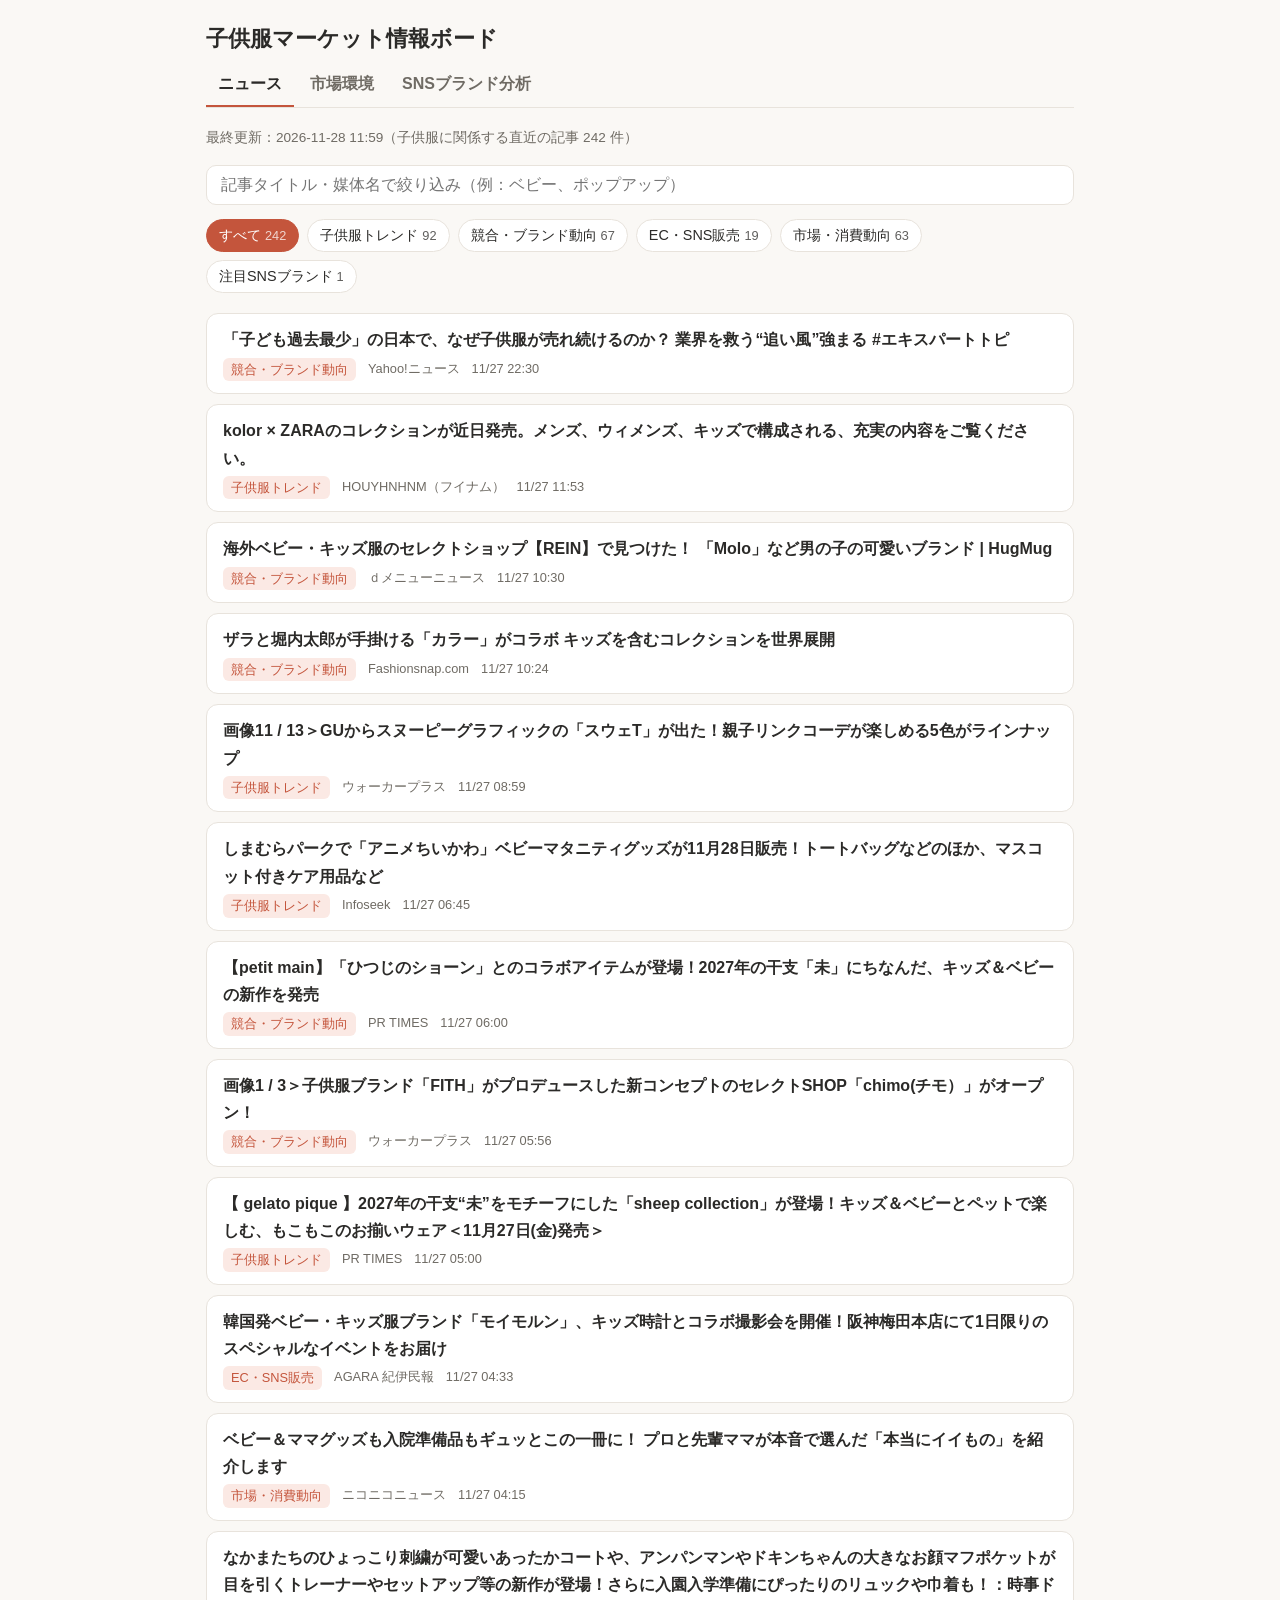
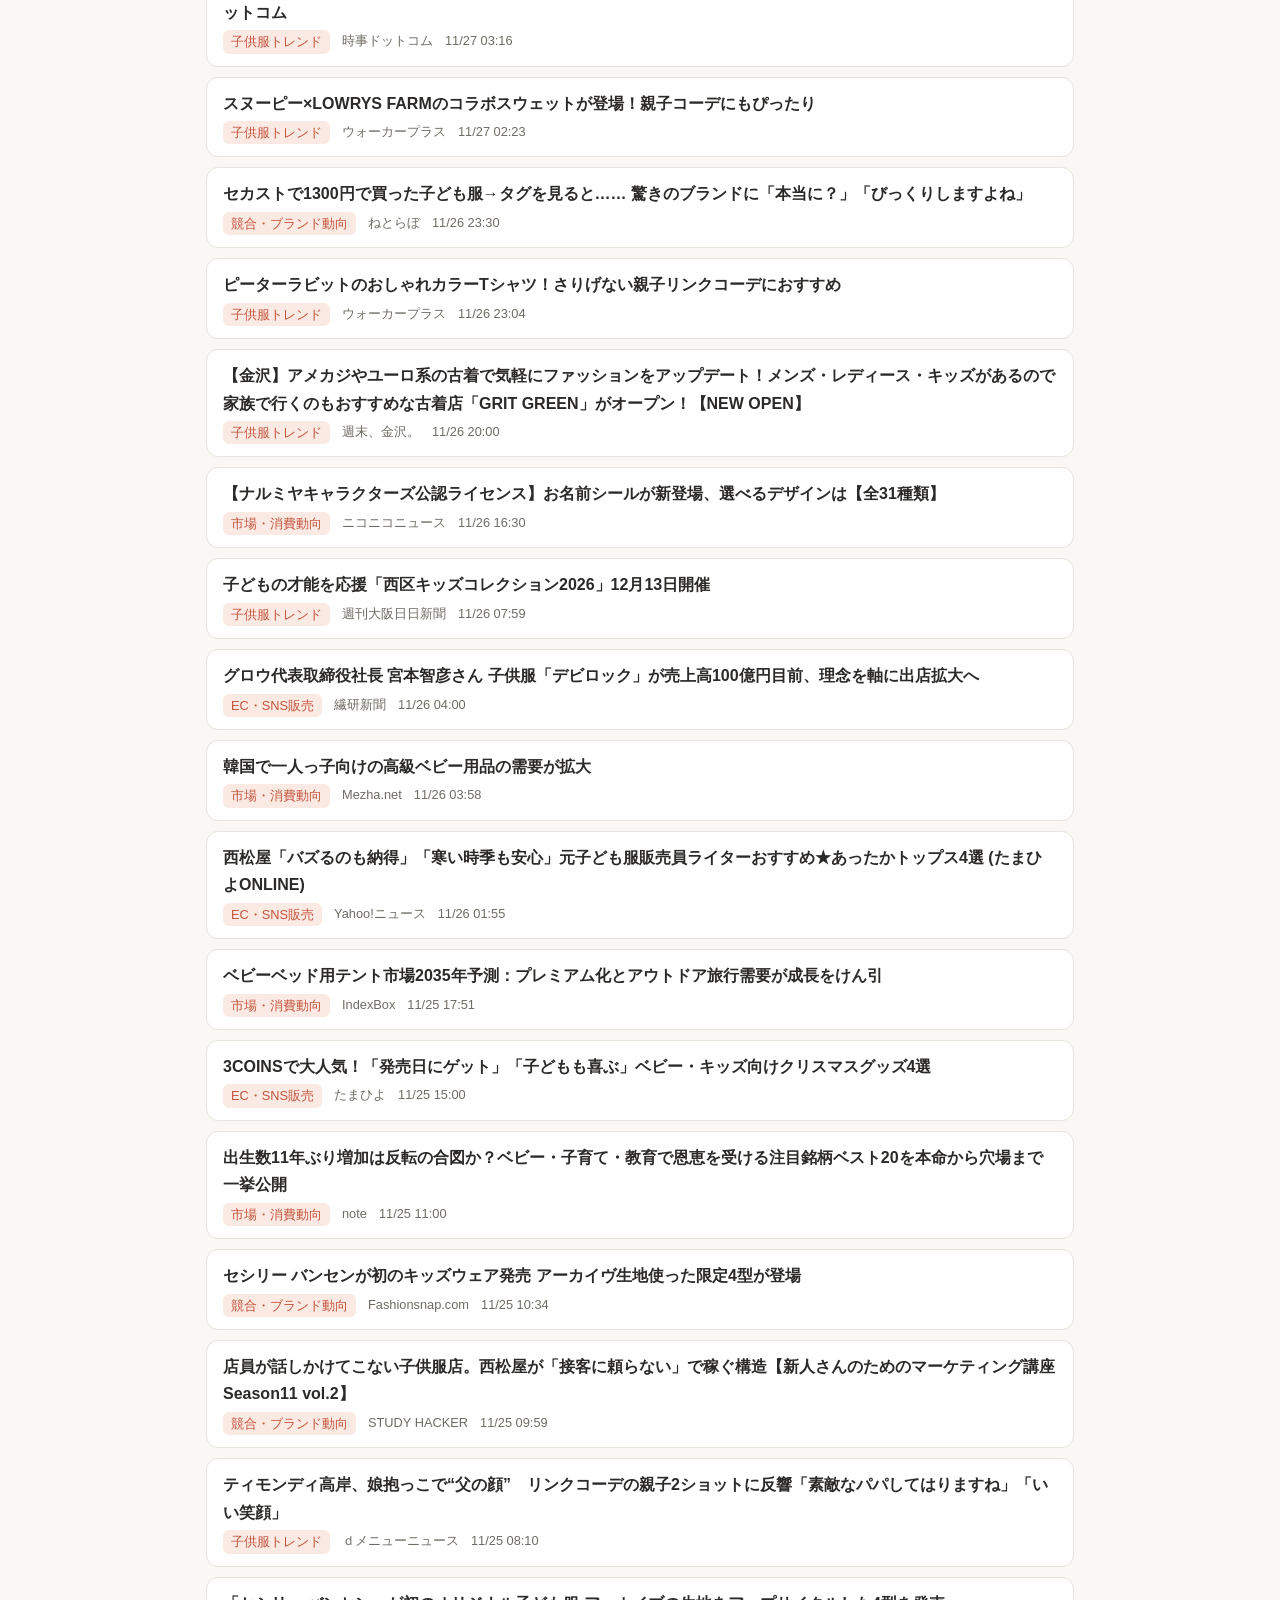
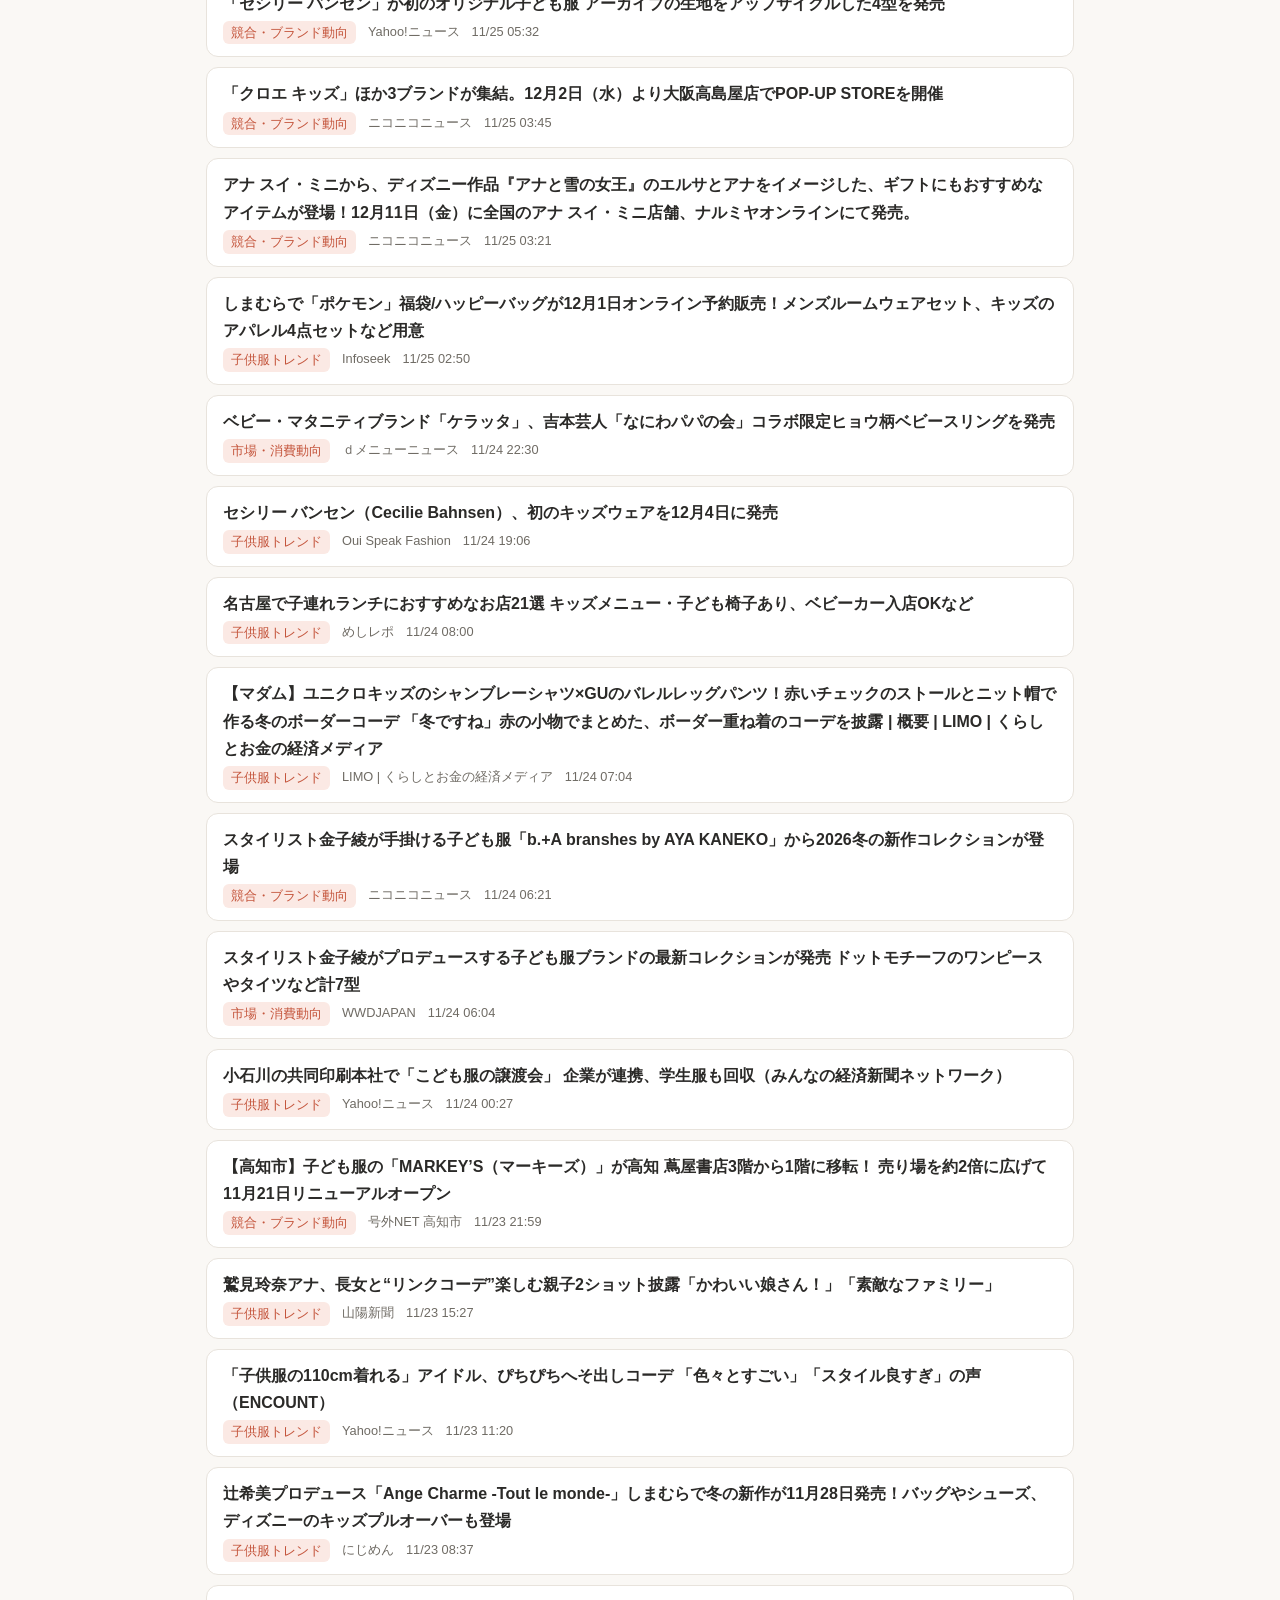
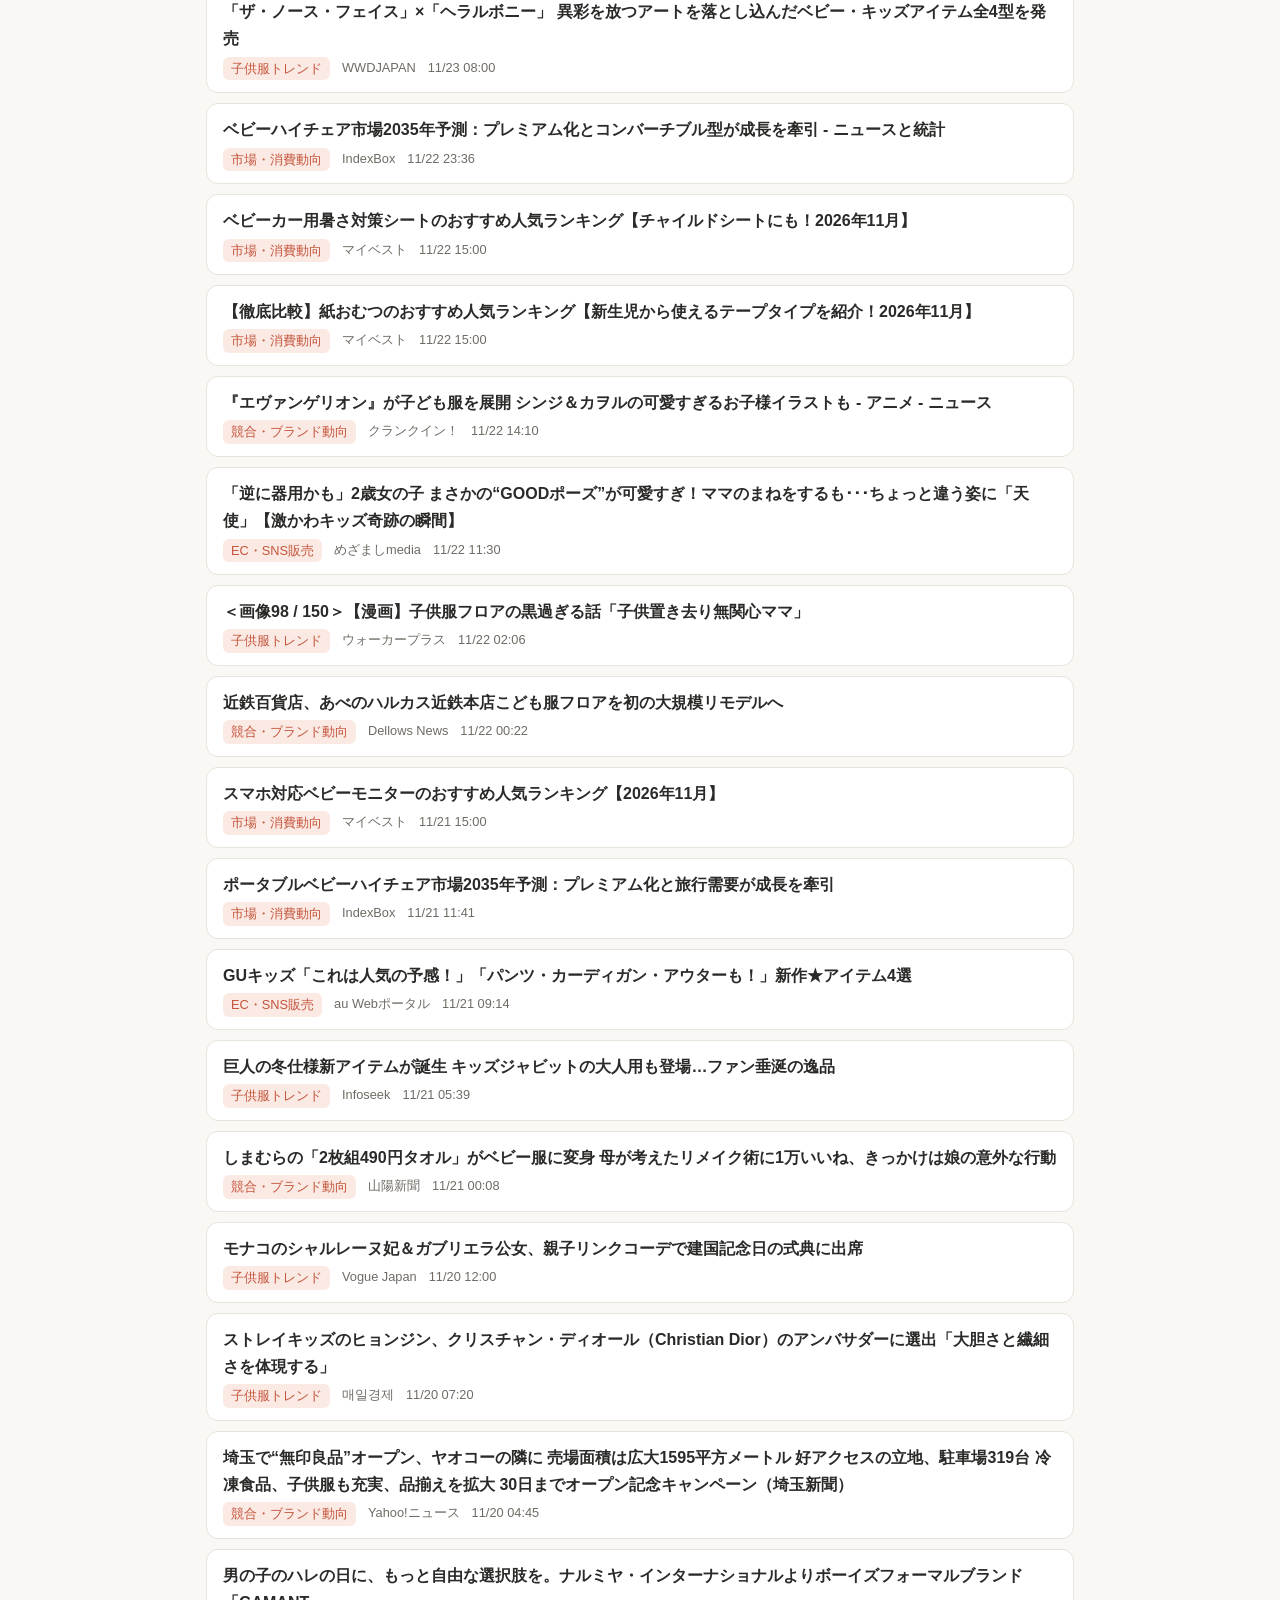
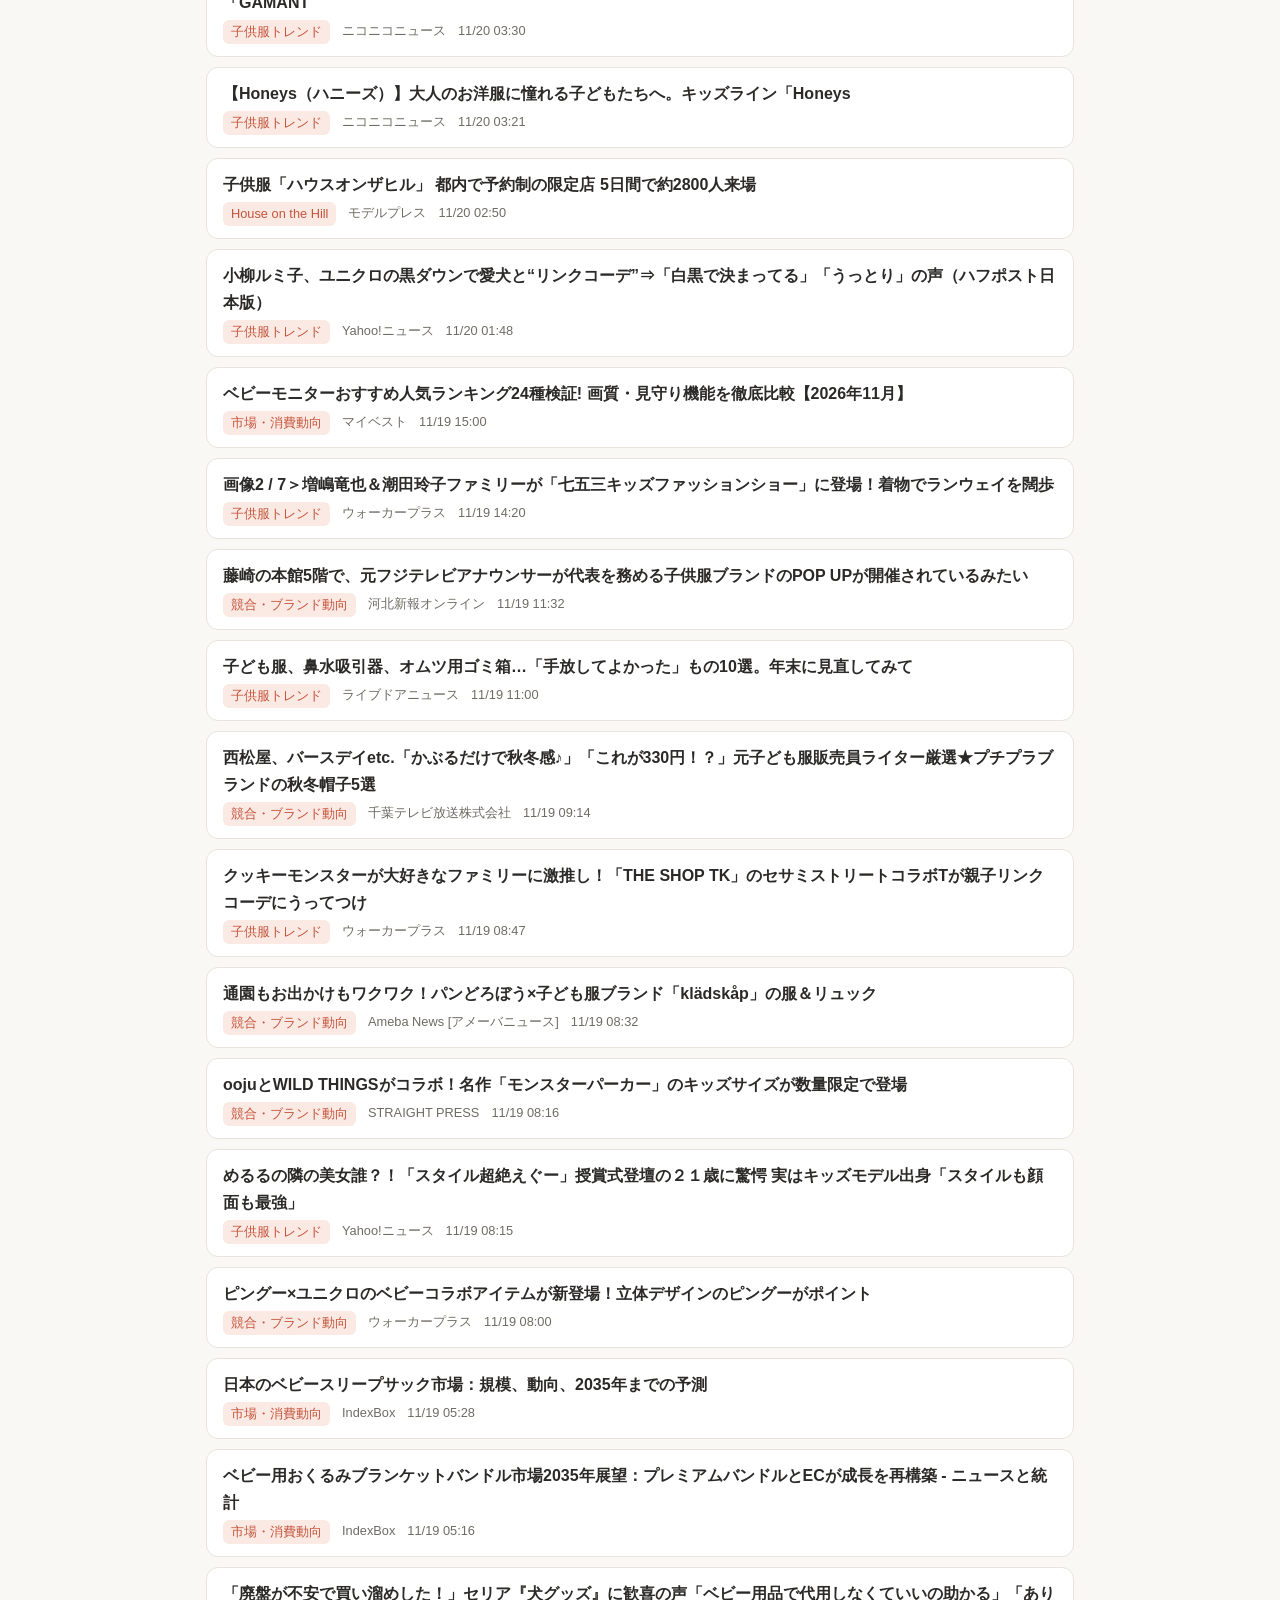
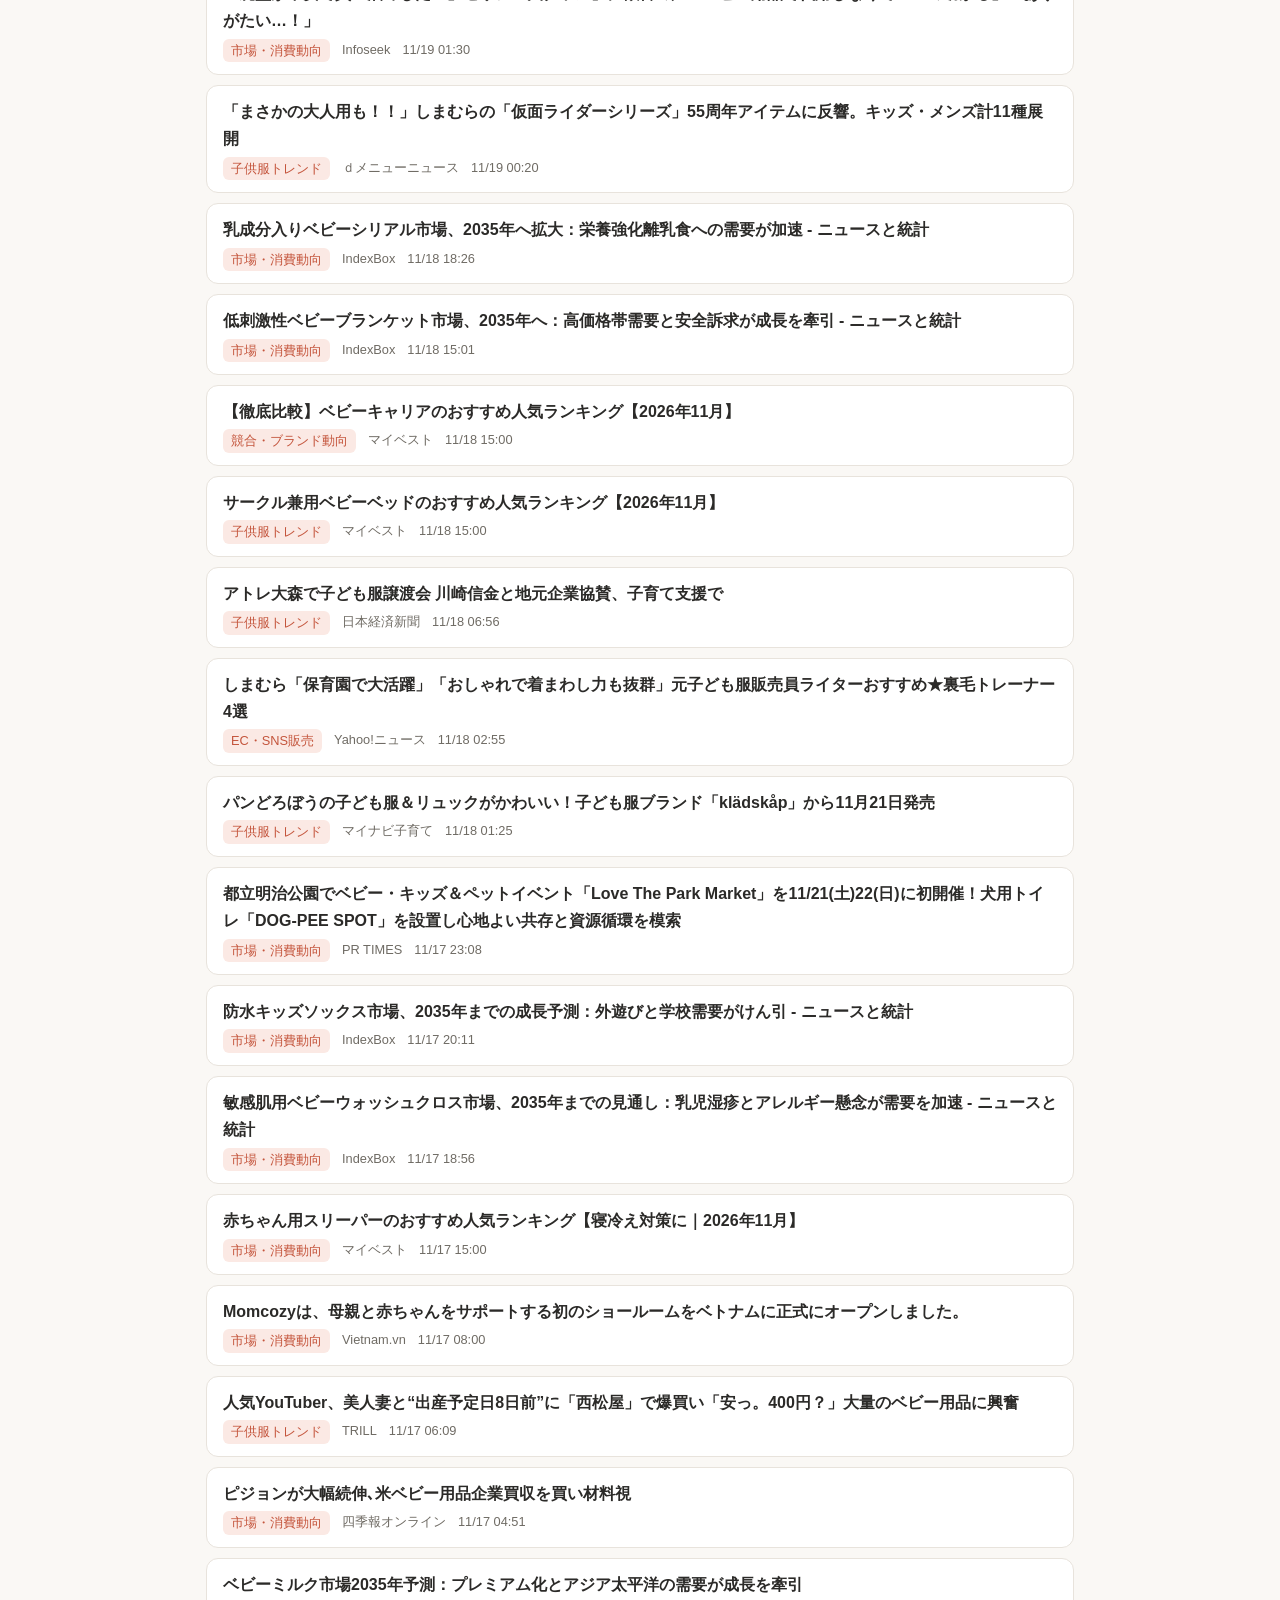
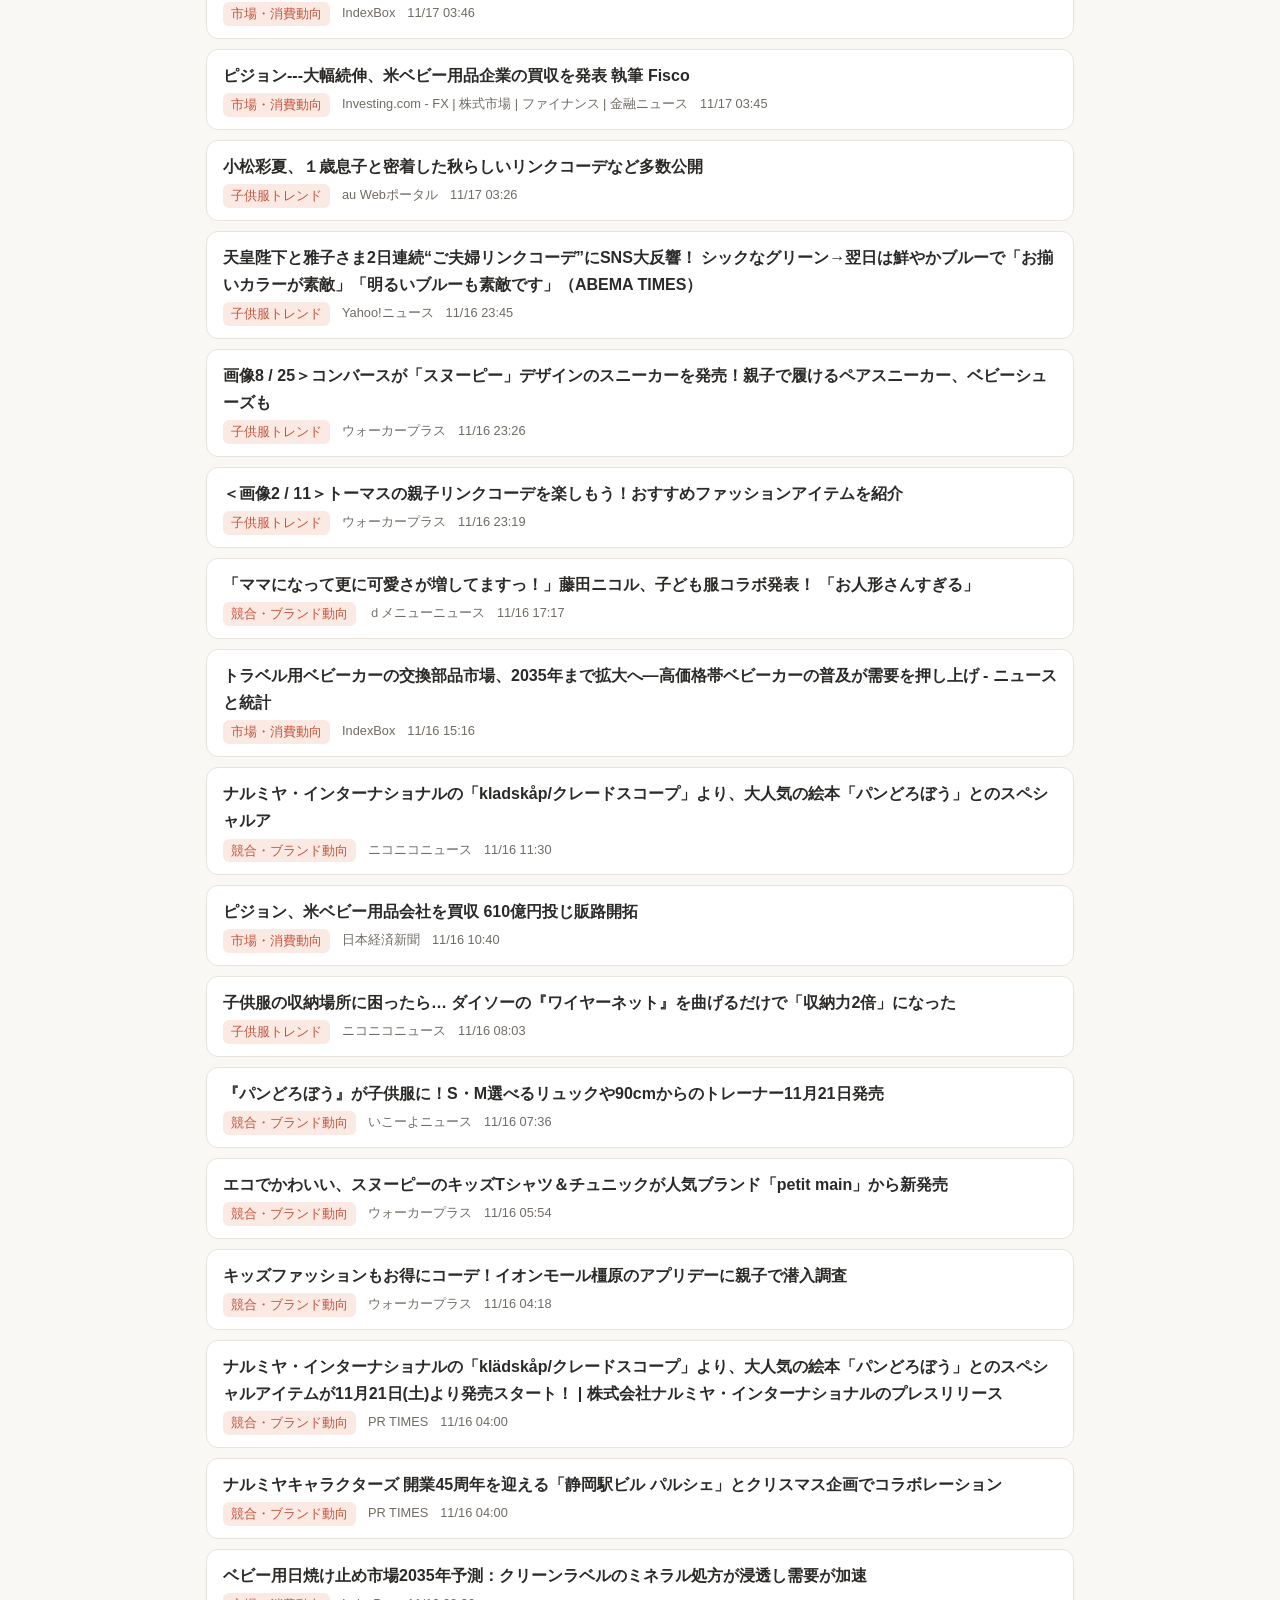
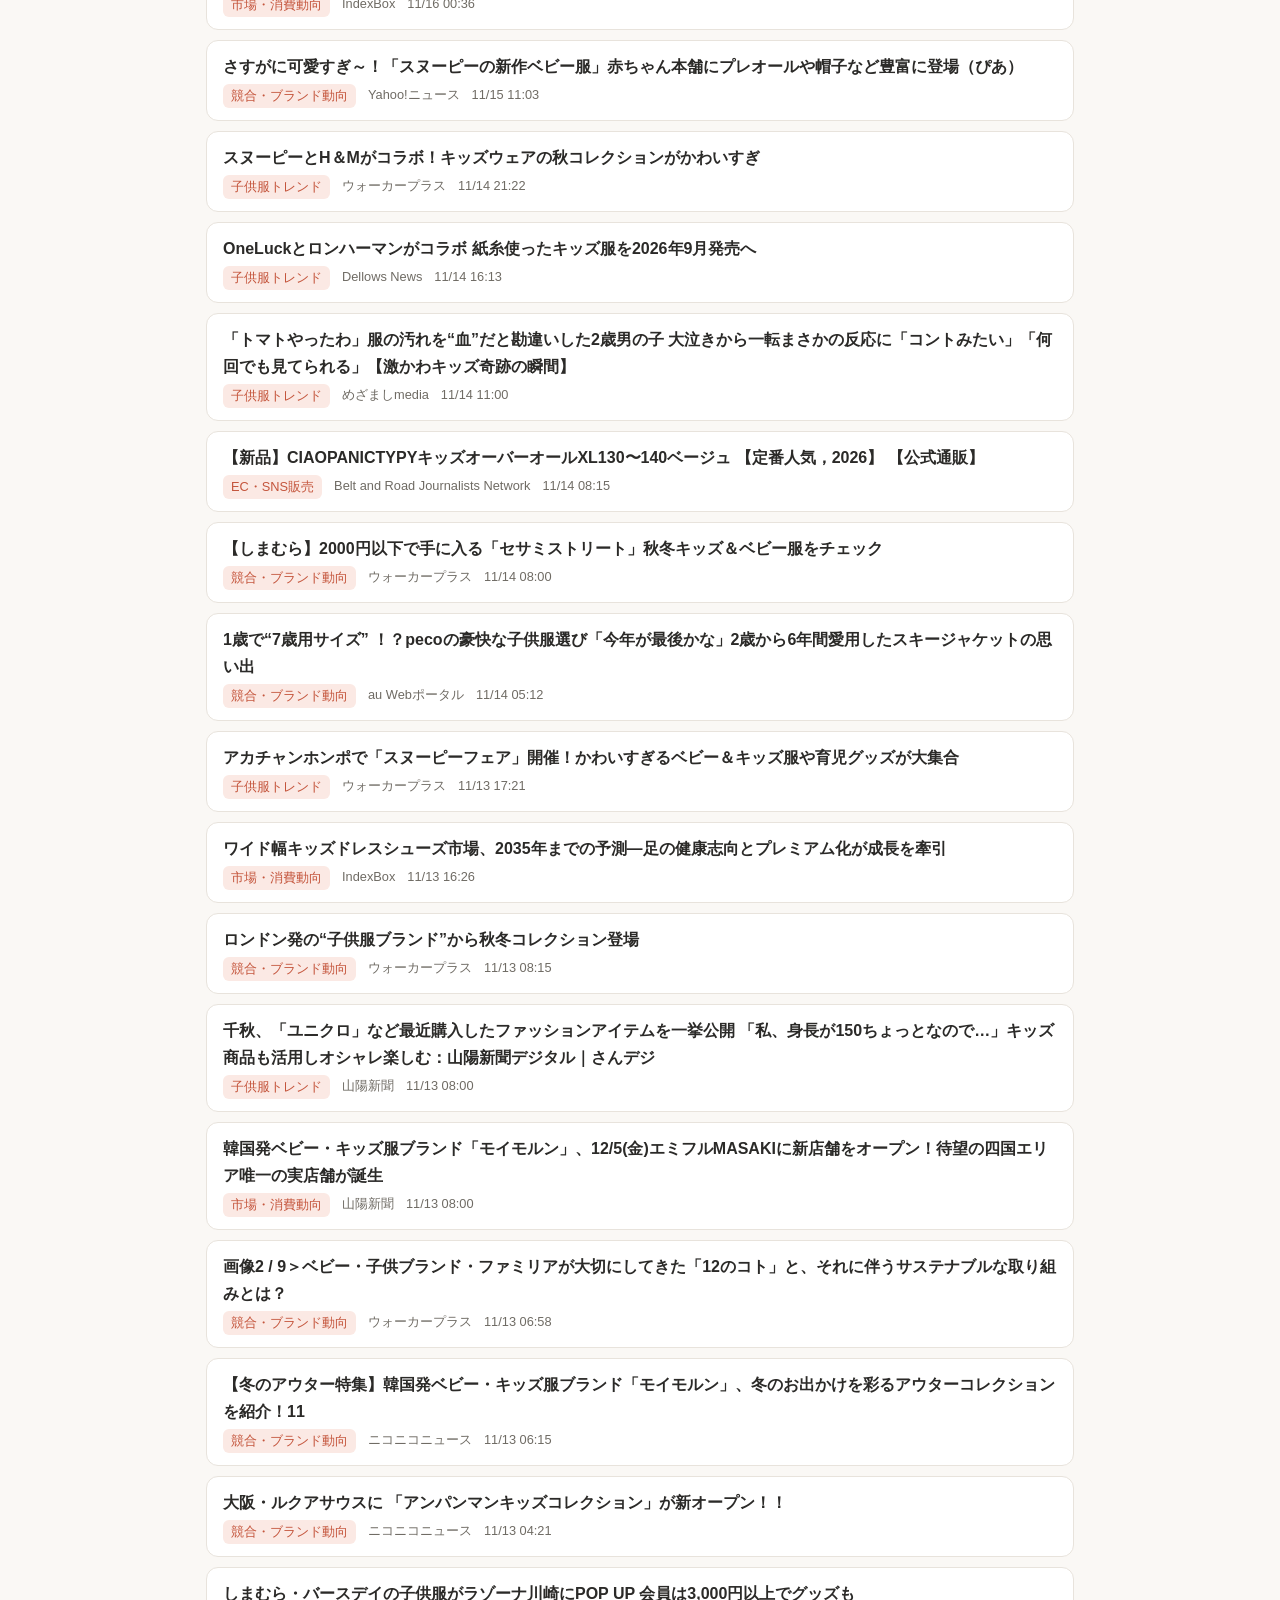
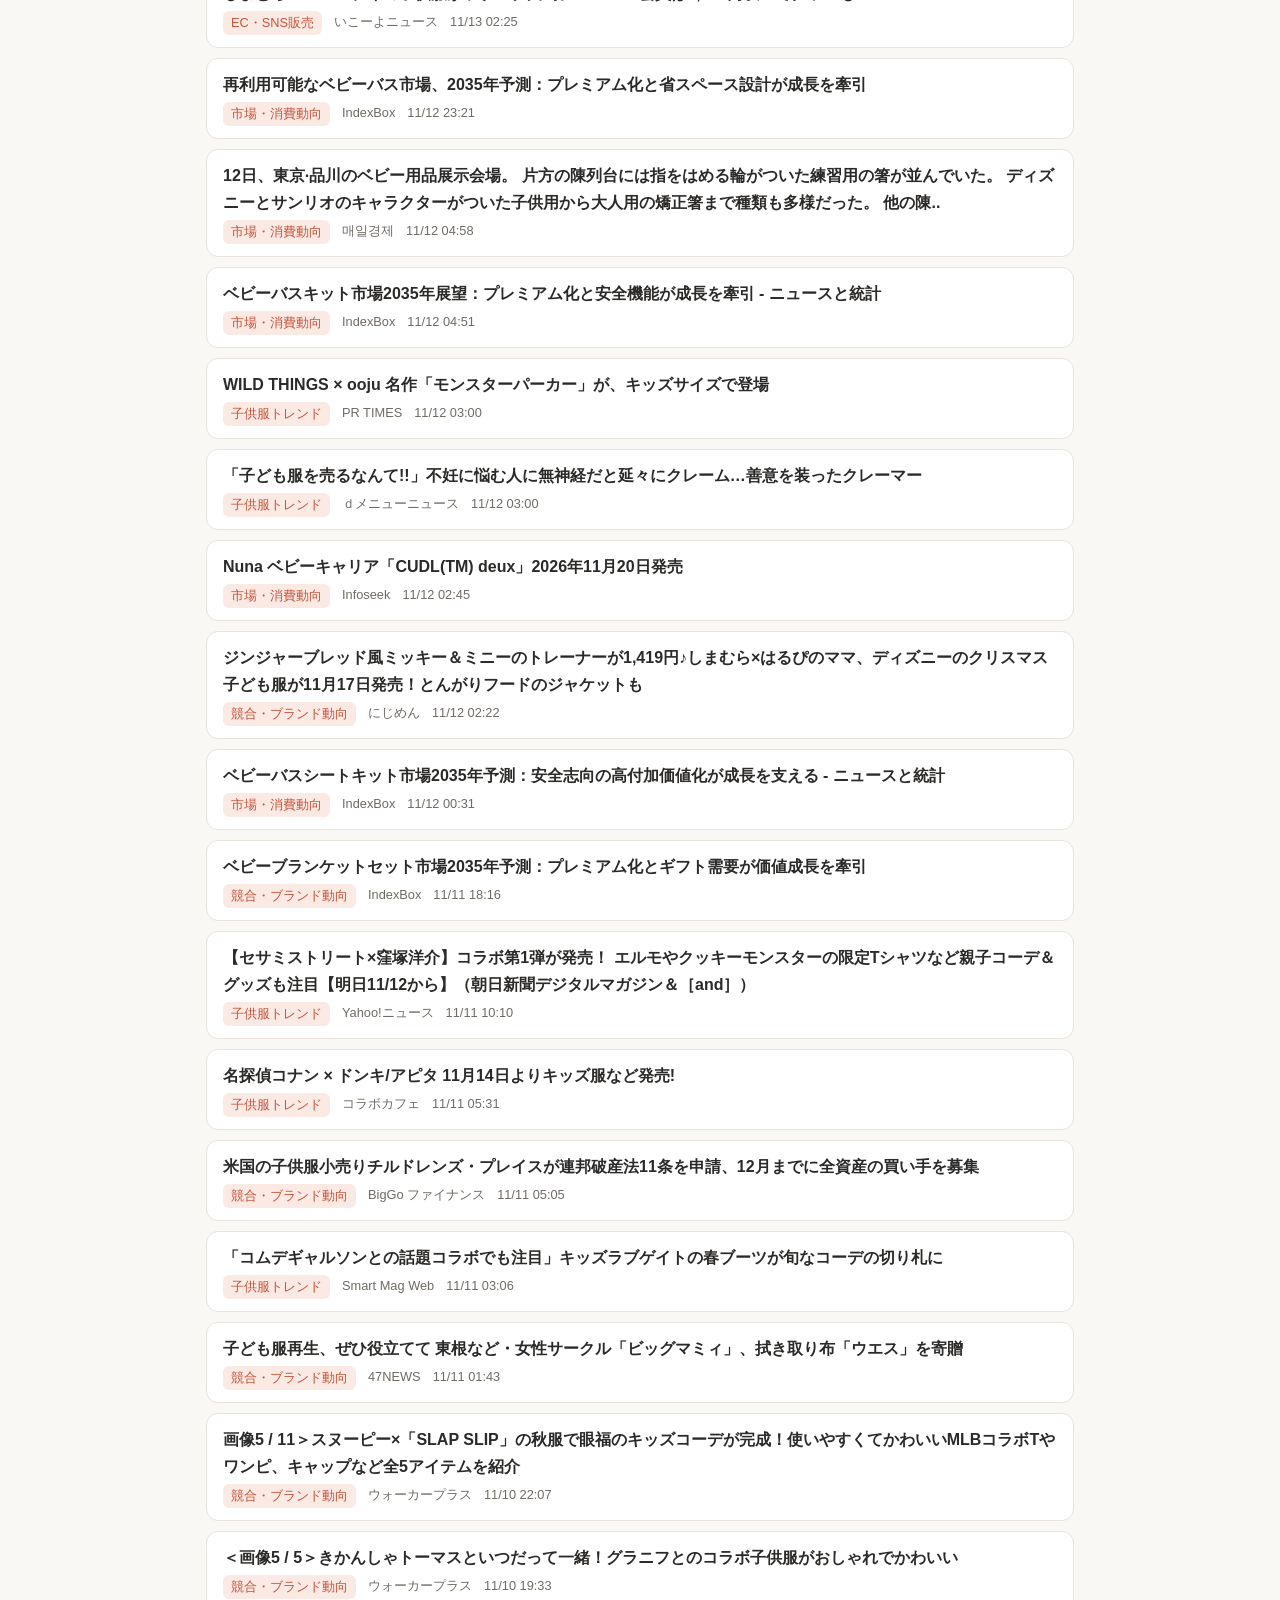
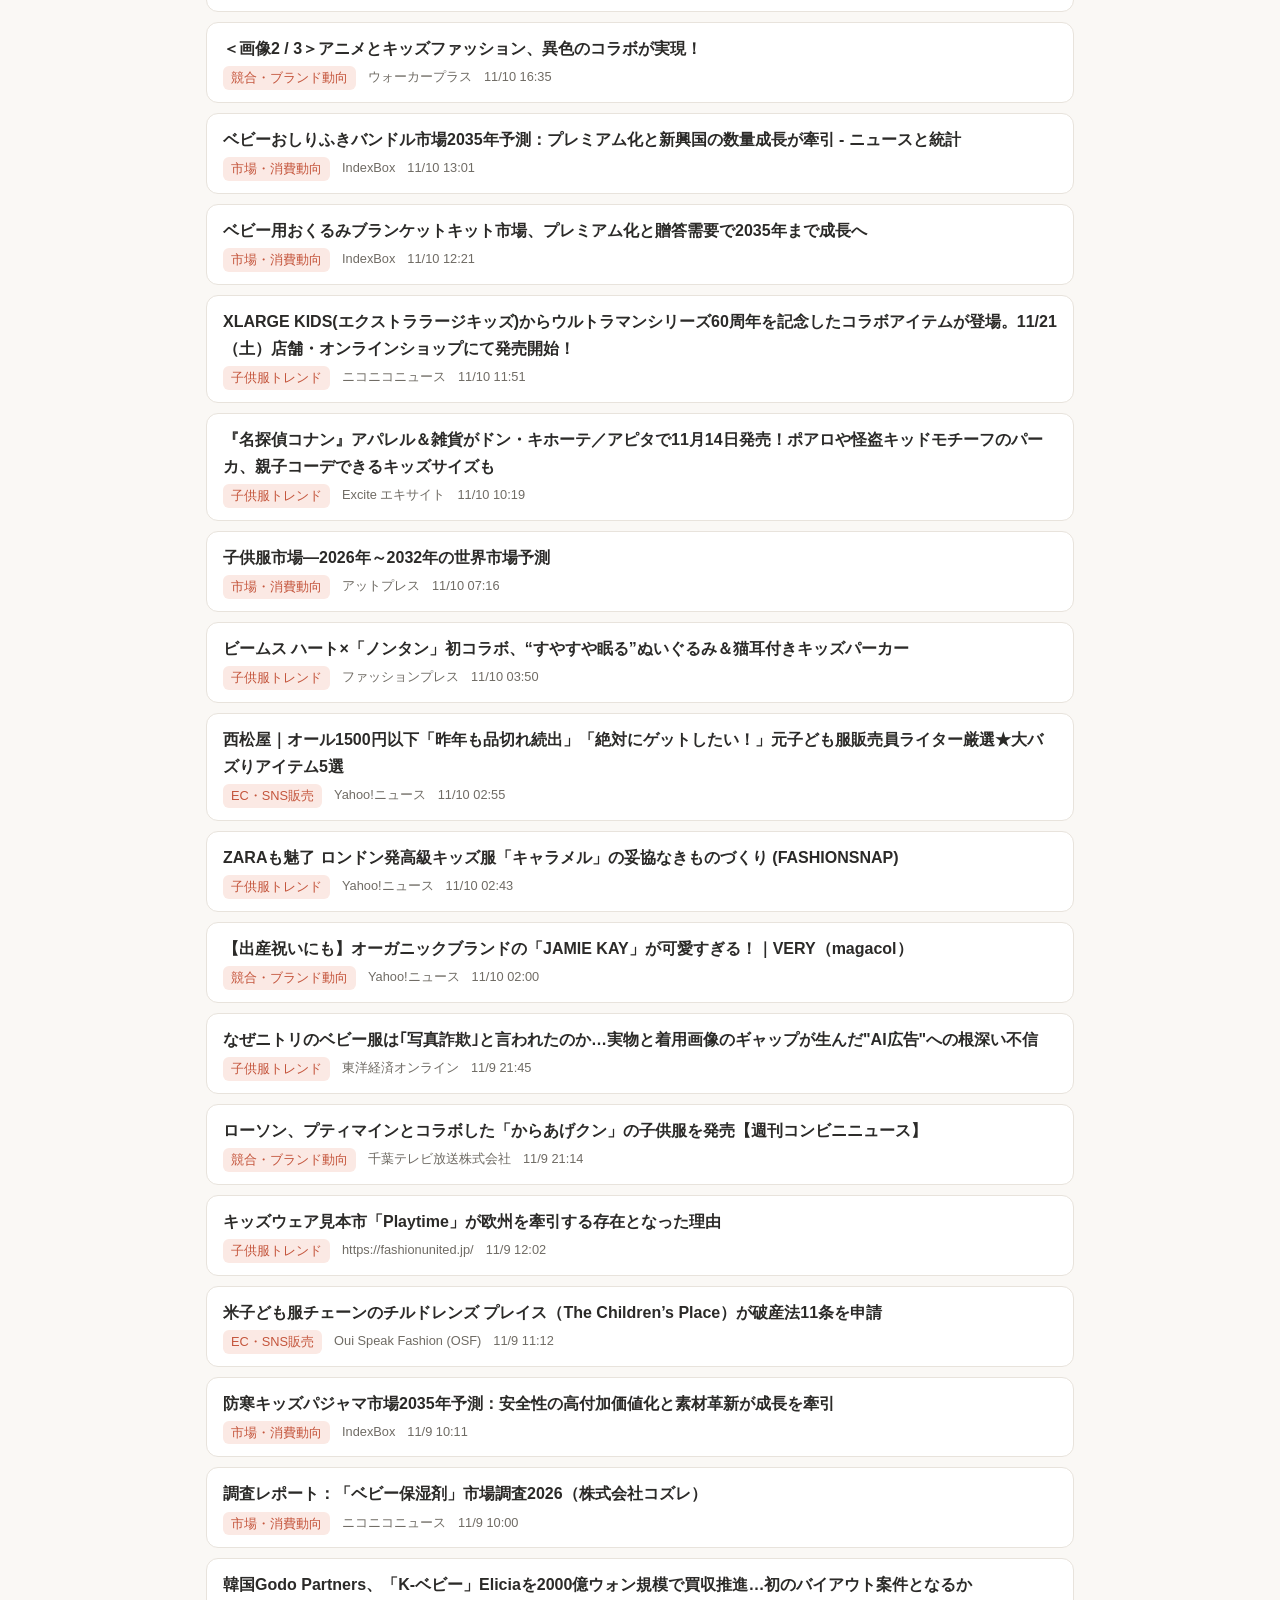
==== commit 9ca40aff: "ニュースを更新 2026-11-28 11:59" ====
--- a/docs/index.html
+++ b/docs/index.html
@@ -184,7 +184,7 @@
 }
 </script>
 <script>
-const DATA = {"updated": "2026-11-27 12:21", "categories": ["子供服トレンド", "競合・ブランド動向", "EC・SNS販売", "市場・消費動向", "注目SNSブランド"], "articles": [{"title": "韓国発ベビー・キッズ服ブランド「モイモルン」、キッズ時計とコラボ撮影会を開催！阪神梅田本店にて1日限りのスペシャルなイベントをお届け", "link": "https://news.google.com/rss/articles/CBMiakFVX3lxTE11WkZyTWY1eW5CS05NdFVvdjZ4ZHZrTnRTMnRuYVJSNHJHN3lYYnBNNEZOMWtnbWVTNWdaRC1ud1IzaWFJem9SY19JaEVlaExVRUVacjBDbUhKaFBPekFkdFZ2a2d3V0p2MkE?oc=5", "source": "PR TIMES", "published": "2026-11-27T10:30:02+09:00", "category": "競合・ブランド動向", "keyword": "子供服 コラボ", "brand": null}, {"title": "セカストで1300円で買った子ども服→タグを見ると…… 驚きのブランドに「本当に？」「びっくりしますよね」", "link": "https://news.google.com/rss/articles/CBMiYEFVX3lxTE5xbE9oRWFpdXdfQVpSbUJYR3JZNUFfRmRiQ3RydU5zbW5DYTAwaVZDZDVQQjlxSDVBZTFIVU1lNkpiZkxySzRBOVZlTExtS01qcEdRMHotSWRfMDY1aDMzcA?oc=5", "source": "ねとらぼ", "published": "2026-11-27T08:30:00+09:00", "category": "競合・ブランド動向", "keyword": "子供服ブランド", "brand": null}, {"title": "【金沢】アメカジやユーロ系の古着で気軽にファッションをアップデート！メンズ・レディース・キッズがあるので家族で行くのもおすすめな古着店「GRIT GREEN」がオープン！【NEW OPEN】", "link": "https://news.google.com/rss/articles/CBMiXEFVX3lxTE1zOW9sZmkxQWZYazE5UC1qd2dCM0ZPTXlMdkNja1pHRFpoQWtPMzVsbTUtaFJmb0tGWTVFa1p3U1NrdmxPczZCbmhiTXJ4ekZrRE1zZVFGOVJsczk3?oc=5", "source": "週末、金沢。", "published": "2026-11-27T05:00:34+09:00", "category": "子供服トレンド", "keyword": "キッズファッション", "brand": null}, {"title": "【ナルミヤキャラクターズ公認ライセンス】お名前シールが新登場、選べるデザインは【全31種類】", "link": "https://news.google.com/rss/articles/CBMiaEFVX3lxTE5fZVBYTVVuUGlycmp5RjhFOEYzUVhkQUZvbWNkWFlMYjlBLUdjSEIwVkFuVGtFMUV2dzV2MzlPQ1l5TmlHRjQ4RDE1aUdOR09TWGF2Q3JPeS1hQzIxYkpYMkxXNDVkWTZz?oc=5", "source": "ニコニコニュース", "published": "2026-11-27T01:30:19+09:00", "category": "市場・消費動向", "keyword": "子供服 市場", "brand": null}, {"title": "「子ども過去最少」の日本で、なぜ子供服が売れ続けるのか？ 業界を救う“追い風”強まる #エキスパートトピ", "link": "https://news.google.com/rss/articles/CBMijgFBVV95cUxNazZrcE9VRHJVT0ZJQ1pKLWNaaGxsR0NvSVV5Vkc4WWFsUmZpMGJDRE5aNDV3dl9QTENlV3FSSzdTYVZDTlB6T1JjMjJleTBzbzdSVk5CblR6dHZqMGUxT19VY0VLNUktQ0dQR1NuZlJxbEZsMkhMWVQ5YUZSdFl6d050aGFIRFdOMW1kQnJB?oc=5", "source": "Yahoo!ニュース", "published": "2026-11-26T21:38:15+09:00", "category": "市場・消費動向", "keyword": "子供服 少子化", "brand": null}, {"title": "子どもの才能を応援「西区キッズコレクション2026」12月13日開催", "link": "https://news.google.com/rss/articles/CBMiWEFVX3lxTE05S2ZUeVhuSm1tQmNydWdoeHNqRno5QTdoS3N2R0pWQllNdGhpY182amtrRU8zRkJid2lVUTNEYThJMGdLOFdjUWVvemZ2LW5jTFRPcU80Q0g?oc=5", "source": "週刊大阪日日新聞", "published": "2026-11-26T16:59:26+09:00", "category": "子供服トレンド", "keyword": "キッズファッション", "brand": null}, {"title": "グロウ代表取締役社長 宮本智彦さん 子供服「デビロック」が売上高100億円目前、理念を軸に出店拡大へ", "link": "https://news.google.com/rss/articles/CBMiT0FVX3lxTFBnOGc2NjBKdi1LRkVISVVHN3YxM3ZBRGt5bzJzdlRlWEhmdXVlNjZDYjMybzBGeDFWVTZMSjRhMlNKQ2tjeGh1VWRTRkR5TXM?oc=5", "source": "繊研新聞", "published": "2026-11-26T13:00:00+09:00", "category": "EC・SNS販売", "keyword": "子供服 EC", "brand": null}, {"title": "韓国で一人っ子向けの高級ベビー用品の需要が拡大", "link": "https://news.google.com/rss/articles/[base64]?oc=5", "source": "Mezha.net", "published": "2026-11-26T12:58:00+09:00", "category": "市場・消費動向", "keyword": "ベビー用品 市場", "brand": null}, {"title": "西松屋「バズるのも納得」「寒い時季も安心」元子ども服販売員ライターおすすめ★あったかトップス4選 (たまひよONLINE)", "link": "https://news.google.com/rss/articles/CBMijgFBVV95cUxNc25zaG9BZHdmOEQ5RU5BQ0JzdWRpM3ZyMUdZbGlLeC1YUV9rdU4tamNuLURQZ2FyaFVINGNXZDJDWmhoZjBOQ2dxZ0VaX0NnVlA0SzlaZkVGOVpERGNFVVVONExiZkN4TzZXTGppTEtyRUVZbm1oS25YZjNQLWdrYTl0dWkyUjg2SndRRlp3?oc=5", "source": "Yahoo!ニュース", "published": "2026-11-26T10:55:00+09:00", "category": "EC・SNS販売", "keyword": "子供服 Instagram", "brand": null}, {"title": "ベビーベッド用テント市場2035年予測：プレミアム化とアウトドア旅行需要が成長をけん引", "link": "https://news.google.com/rss/articles/[base64]?oc=5", "source": "IndexBox", "published": "2026-11-26T02:51:05+09:00", "category": "市場・消費動向", "keyword": "ベビー用品 市場", "brand": null}, {"title": "3COINSで大人気！「発売日にゲット」「子どもも喜ぶ」ベビー・キッズ向けクリスマスグッズ4選", "link": "https://news.google.com/rss/articles/CBMiXkFVX3lxTFBleldPTjcxejRCZjZfTTJ4ZUlCb3d2NUpkNDlwWFJNVHFvWmhFUGtUd1EzWkdxTEFsTjBQWll4OUt1YkdkYzh6bk1nYVVnc1ZLNl9sR01TSXdtRTBSQWc?oc=5", "source": "たまひよ", "published": "2026-11-26T00:00:00+09:00", "category": "EC・SNS販売", "keyword": "子供服 Instagram", "brand": null}, {"title": "出生数11年ぶり増加は反転の合図か？ベビー・子育て・教育で恩恵を受ける注目銘柄ベスト20を本命から穴場まで一挙公開", "link": "https://news.google.com/rss/articles/CBMiW0FVX3lxTE9GWExjcl82OElaNTFQdk5ybnNHSWk5UklyWUVsV3NiZzIyNXRJTFVQV01oREwzVVF6XzNJOWhQbjRYcURHc0s2RjJLSG1nMGctLXNZcEx5ejN1TUE?oc=5", "source": "note", "published": "2026-11-25T20:00:00+09:00", "category": "市場・消費動向", "keyword": "ベビー用品 市場", "brand": null}, {"title": "セシリー バンセンが初のキッズウェア発売 アーカイヴ生地使った限定4型が登場", "link": "https://news.google.com/rss/articles/CBMifkFVX3lxTE9OX08yTjVEeUNqWWh4UWdJTHdBNUhoOENSVzdsMWVvdGJaVnZGUWZOMlUxWVRuY3VtWUNON0Izb0wxMkRjbW1SamxoT3F2RVdiSXd4T19kSFhSS3dQZ0NmaUtlV1dGZmFweWcyWkg0VU5Wa3ZfTnVySHVPNDduZw?oc=5", "source": "Fashionsnap.com", "published": "2026-11-25T19:34:43+09:00", "category": "競合・ブランド動向", "keyword": "子供服 コラボ", "brand": null}, {"title": "店員が話しかけてこない子供服店。西松屋が「接客に頼らない」で稼ぐ構造【新人さんのためのマーケティング講座 Season11 vol.2】", "link": "https://news.google.com/rss/articles/CBMiYkFVX3lxTE9Cd0xua3cxNllnRHZxZGF6VGNTb1Fpc2xuU2loWG9fSFRGWmIzQXQ0TE5YaVQzTGF0TGhIZlo2Z1ZyZHFuS0JJZkFlb0R0SVpsYW0taUwxZUdqMjZtYXhuT1F3?oc=5", "source": "STUDY HACKER", "published": "2026-11-25T18:59:00+09:00", "category": "競合・ブランド動向", "keyword": "子供服 出店", "brand": null}, {"title": "ティモンディ高岸、娘抱っこで“父の顔”　リンクコーデの親子2ショットに反響「素敵なパパしてはりますね」「いい笑顔」", "link": "https://news.google.com/rss/articles/[base64]?oc=5", "source": "ｄメニューニュース", "published": "2026-11-25T17:10:00+09:00", "category": "子供服トレンド", "keyword": "親子コーデ", "brand": null}, {"title": "「セシリー バンセン」が初のオリジナル子ども服 アーカイブの生地をアップサイクルした4型を発売", "link": "https://news.google.com/rss/articles/CBMijgFBVV95cUxPVmkwVS1nSGhGV0RHYnFsQ1pmTDZvcE82RzFOT0xfc054OWR1Wkxsc0FBWjY1SVVmLXVIQjU1LW5KNVpCZ2hwek1VbTNKNnlmdkV3NU1BdldFWWoxM1NKSlhJaWJfLV9HOW9odDBkOFJBTzZPbm5rXzlkNy1QajNaRHBTVHVzYlpCdk9uczhB?oc=5", "source": "Yahoo!ニュース", "published": "2026-11-25T14:32:47+09:00", "category": "競合・ブランド動向", "keyword": "子供服 コラボ", "brand": null}, {"title": "「クロエ キッズ」ほか3ブランドが集結。12月2日（水）より大阪高島屋店でPOP-UP STOREを開催", "link": "https://news.google.com/rss/articles/CBMiaEFVX3lxTE1ncW9vaGE5ZFNlU0t5UlNjTHROX0t2d3lFVFZUUTBUUzRGbFZKSGRzUVlodjl2dmpPMk9zcXNfWmh1ZGZFWHhTdmlkY2hUOE40WHNrWkZobmdueHE1OFJKVk5RZGJaV1ZQ?oc=5", "source": "ニコニコニュース", "published": "2026-11-25T12:45:21+09:00", "category": "子供服トレンド", "keyword": "子供服 新作", "brand": null}, {"title": "アナ スイ・ミニから、ディズニー作品『アナと雪の女王』のエルサとアナをイメージした、ギフトにもおすすめなアイテムが登場！12月11日（金）に全国のアナ スイ・ミニ店舗、ナルミヤオンラインにて発売。", "link": "https://news.google.com/rss/articles/CBMieEFVX3lxTE1lcWdhaDZLYVAzQVhncDh4TmxPSnFfanIzV0J2bU5XNUhEYUR0TkxkajdOTjJtck0tUFJKbUpBbUZlcFlpNHVmSjIxZkh5Y3JrTVUxcFlDQzZSbUVMR0k5aW0tM3lqaDl6TGdTbHVpNnhuTDhHS1djdQ?oc=5", "source": "ニコニコニュース", "published": "2026-11-25T12:21:34+09:00", "category": "競合・ブランド動向", "keyword": "子供服ブランド", "brand": null}, {"title": "しまむらで「ポケモン」福袋/ハッピーバッグが12月1日オンライン予約販売！メンズルームウェアセット、キッズのアパレル4点セットなど用意", "link": "https://news.google.com/rss/articles/CBMiX0FVX3lxTE9pRDBnVUw3Z3FCNHFKTnBsSm5vQnZvS0N3bDQyY3Z0YjRuSkl5WmVKZGYxRDZITXE0OTRXejFjbFZ3Mk40UGVhZjFkQm1rNFF1UWJ6dnlBcFhJSkJxSU9R?oc=5", "source": "Infoseek", "published": "2026-11-25T11:50:03+09:00", "category": "子供服トレンド", "keyword": "キッズファッション", "brand": null}, {"title": "ベビー・マタニティブランド「ケラッタ」、吉本芸人「なにわパパの会」コラボ限定ヒョウ柄ベビースリングを発売", "link": "https://news.google.com/rss/articles/[base64]?oc=5", "source": "ｄメニューニュース", "published": "2026-11-25T07:30:00+09:00", "category": "市場・消費動向", "keyword": "ベビー用品 市場", "brand": null}, {"title": "セシリー バンセン（Cecilie Bahnsen）、初のキッズウェアを12月4日に発売", "link": "https://news.google.com/rss/articles/CBMiZ0FVX3lxTE00SVpRSmlCN2ZleDFTYXZfUXc1Ym4zU2hvaFZKdVI5T3QwRkNVdzlEMW54ajhJYzRvb2xXUlpHOGhGWkp2VzVFRmx6SjhlazN4RkRYT3JkUTQwSFFVbXRDV0tGcllBc00?oc=5", "source": "Oui Speak Fashion", "published": "2026-11-25T04:06:35+09:00", "category": "子供服トレンド", "keyword": "キッズファッション", "brand": null}, {"title": "【マダム】ユニクロキッズのシャンブレーシャツ×GUのバレルレッグパンツ！赤いチェックのストールとニット帽で作る冬のボーダーコーデ 「冬ですね」赤の小物でまとめた、ボーダー重ね着のコーデを披露 | 概要 | LIMO | くらしとお金の経済メディア", "link": "https://news.google.com/rss/articles/CBMiTEFVX3lxTE1DUl9qTUF6cXFzeTg4OXBTUk1JRFh4TG9nbmJZTjVmN08yZHhjbjZoejdSNlZHYnVyOU5DTFEtVnE5bWhpV0ZHZmhnQkY?oc=5", "source": "LIMO | くらしとお金の経済メディア", "published": "2026-11-24T16:04:00+09:00", "category": "子供服トレンド", "keyword": "キッズファッション", "brand": null}, {"title": "スタイリスト金子綾が手掛ける子ども服「b.+A branshes by AYA KANEKO」から2026冬の新作コレクションが登場", "link": "https://news.google.com/rss/articles/CBMiaEFVX3lxTE4ydVVJc242bFZ1aWtDdnJ5MEVEdGdUNlRMUW1WUWNkQVpZcThEMWxKSE1nN0JHYk03ZFhVZzBYRFBKQ2Nsa2tiYldYdXc5elkzd09wZUJ3M2RuNzk0djZFNWdYbFV0bDVV?oc=5", "source": "ニコニコニュース", "published": "2026-11-24T15:21:13+09:00", "category": "EC・SNS販売", "keyword": "子供服 Instagram", "brand": null}, {"title": "スタイリスト⾦⼦綾がプロデュースする子ども服ブランドの最新コレクションが発売 ドットモチーフのワンピースやタイツなど計7型", "link": "https://news.google.com/rss/articles/CBMiU0FVX3lxTE01bUR1WlZxMHJ3ZDhQOTNMYUs3NkczNlpYcHE4Z2NfVUFfNXcyOHhneFFReERsdEdBLWVFUHA1b2JnQkhjdXRRVTllUkFZNnRadGNV?oc=5", "source": "WWDJAPAN", "published": "2026-11-24T15:04:29+09:00", "category": "市場・消費動向", "keyword": "子供服 市場", "brand": null}, {"title": "小石川の共同印刷本社で「こども服の譲渡会」 企業が連携、学生服も回収（みんなの経済新聞ネットワーク）", "link": "https://news.google.com/rss/articles/CBMif0FVX3lxTFB2VTFTZzZadG5Fc2ZXSjZBc080T1E0aEVSMk1xeXdfSUZxOXZjWE42OFE0MUZPcGU5UFhpRHh1NmJBR29JVGJyUjNzdl9od3lvdThOVlktUWc0Y2pfNUU2SVRkNVRjM3pvXzRlVDN0cTNHUkpxQ29GZmpsSTZKN3M?oc=5", "source": "Yahoo!ニュース", "published": "2026-11-24T09:27:13+09:00", "category": "子供服トレンド", "keyword": "子供服 新作", "brand": null}, {"title": "【高知市】子ども服の「MARKEY’S（マーキーズ）」が高知 蔦屋書店3階から1階に移転！ 売り場を約2倍に広げて11月21日リニューアルオープン", "link": "https://news.google.com/rss/articles/CBMiX0FVX3lxTE5aOGVZVU9MS0l2QlRZemY0dU9obGZyelFJbllCYmdpUUl4eTZzbFB1UGF5NVNGSWp2RHYzaGFNZXFDbzZxUHI1UEtzbFI1RzU0S1F5cnpfMnVYODJBWHZj?oc=5", "source": "号外NET 高知市", "published": "2026-11-24T06:59:22+09:00", "category": "競合・ブランド動向", "keyword": "子供服 ポップアップ", "brand": null}, {"title": "鷲見玲奈アナ、長女と“リンクコーデ”楽しむ親子2ショット披露「かわいい娘さん！」「素敵なファミリー」", "link": "https://news.google.com/rss/articles/CBMidEFVX3lxTFBBaUx6d0FQN2xlVUtUSHpZSDZiNkNJeGNCc2NGUjhxcXYzbG5TbWN2RmdSandwWnpsYkx3Zm9Ud05kUXB3b01xOE81UVlsdkEyeTJTUjFvTUdIZjctSzluZVBuVnA2dzU1bjNpTVNXZDRNVTl2?oc=5", "source": "山陽新聞", "published": "2026-11-24T00:27:41+09:00", "category": "子供服トレンド", "keyword": "親子コーデ", "brand": null}, {"title": "「子供服の110cm着れる」アイドル、ぴちぴちへそ出しコーデ 「色々とすごい」「スタイル良すぎ」の声（ENCOUNT）", "link": "https://news.google.com/rss/articles/CBMif0FVX3lxTE9rV0hCMXRmbEpWMXN5czVmVUdQeU5WbDBpTUNlZURNQVk0VHpUTmtyMURRVHZJeHhqb1dzMklPYjFuaktTcVVqVVBMTWNCaFZFcXJCblUxZ1RsUVl1N3FxXzg3cEM4dUVXWVhWYnliMUV3ZlZGRGRxbnBwOFVrOTQ?oc=5", "source": "Yahoo!ニュース", "published": "2026-11-23T20:20:40+09:00", "category": "子供服トレンド", "keyword": "子供服 新作", "brand": null}, {"title": "辻希美プロデュース「Ange Charme -Tout le monde-」しまむらで冬の新作が11月28日発売！バッグやシューズ、ディズニーのキッズプルオーバーも登場", "link": "https://news.google.com/rss/articles/CBMiV0FVX3lxTE1UdnpWUjd3LU9qTXgwajl0VVJtTU1BSll5QW9KV25xTXNRSWJDQzVVUTBqQnl6ZU4zV21mSUVkbG9uelJWd0lBVmlRQnI5b3pVcmo2Rmx6VQ?oc=5", "source": "にじめん", "published": "2026-11-23T17:37:00+09:00", "category": "競合・ブランド動向", "keyword": "子供服 コラボ", "brand": null}, {"title": "「ザ・ノース・フェイス」×「ヘラルボニー」 異彩を放つアートを落とし込んだベビー・キッズアイテム全4型を発売", "link": "https://news.google.com/rss/articles/CBMiU0FVX3lxTE0yd1NDT0twVmFIMkxEcjh6dnBWVG9DSDY2NndjVHVWOG1yeDU5Q0xiSVZBeXFxQ1NiQWZIcE50RGFrY2tvTnNOMFVRMFBXY1pIM2Jr?oc=5", "source": "WWDJAPAN", "published": "2026-11-23T17:00:00+09:00", "category": "子供服トレンド", "keyword": "キッズファッション", "brand": null}, {"title": "ベビーハイチェア市場2035年予測：プレミアム化とコンバーチブル型が成長を牽引 - ニュースと統計", "link": "https://news.google.com/rss/articles/[base64]?oc=5", "source": "IndexBox", "published": "2026-11-23T08:36:06+09:00", "category": "市場・消費動向", "keyword": "ベビー用品 市場", "brand": null}, {"title": "ベビーカー用暑さ対策シートのおすすめ人気ランキング【チャイルドシートにも！2026年11月】", "link": "https://news.google.com/rss/articles/CBMiPkFVX3lxTFA0RzlDcG82N0RPQ2Iybm9DTGxPeDhPYzBRZkR5ekhUVlVPb0dQWHZjM2N4Sm5KR0NuVm5URG5B?oc=5", "source": "マイベスト", "published": "2026-11-23T00:00:00+09:00", "category": "市場・消費動向", "keyword": "ベビー用品 市場", "brand": null}, {"title": "『エヴァンゲリオン』が子ども服を展開 シンジ＆カヲルの可愛すぎるお子様イラストも - アニメ - ニュース", "link": "https://news.google.com/rss/articles/CBMiS0FVX3lxTE96R2Uyb1gwbzVqMTlORUprTXVPM3NqRHVtXzR4UF9uMHlmZk9DZ1RKUk1IRmluWlg1RE1yNmRoekNCV1JyQnE1MDVCQQ?oc=5", "source": "クランクイン！", "published": "2026-11-22T23:10:00+09:00", "category": "競合・ブランド動向", "keyword": "子供服 コラボ", "brand": null}, {"title": "「逆に器用かも」2歳女の子 まさかの“GOODポーズ”が可愛すぎ！ママのまねをするも･･･ちょっと違う姿に「天使」【激かわキッズ奇跡の瞬間】", "link": "https://news.google.com/rss/articles/CBMiW0FVX3lxTE50eGlnREZyNElkZVRfZ3pSNlZ4aFZqX3pldDBuTS03NFpmM2cycjJOWlZXZEF3M2tuYjk2aXRyLWhrZ2dYVko0THZOUlRSMW1ydVY2ZHBqQkVDdTg?oc=5", "source": "めざましmedia", "published": "2026-11-22T20:30:00+09:00", "category": "EC・SNS販売", "keyword": "子供服 Instagram", "brand": null}, {"title": "＜画像98 / 150＞【漫画】子供服フロアの黒過ぎる話「子供置き去り無関心ママ」", "link": "https://news.google.com/rss/articles/CBMibkFVX3lxTE83bjBvc1UxRWgyVTZXZlU4R0VHVEVnSzI1N05wZTBCSWdDMnhGU3A5c3ZRZjlvR2d3SGJkanNMeFg2czM2QTJSMnZqa1BEb0lXczNVTGt6blhIVnpSVk9NUmVQVlhXR19sTWFnRmZB?oc=5", "source": "ウォーカープラス", "published": "2026-11-22T11:06:37+09:00", "category": "子供服トレンド", "keyword": "子供服 新作", "brand": null}, {"title": "近鉄百貨店、あべのハルカス近鉄本店こども服フロアを初の大規模リモデルへ", "link": "https://news.google.com/rss/articles/CBMiRkFVX3lxTFBtVTlQT3NRQ3NTellNRnVPSTdmOS0xZTRaNkRmXzdFcTdIVnJ4Vzg5dW1mcUppMjVBQUQydTFpSGYyUFlxUGc?oc=5", "source": "Dellows News", "published": "2026-11-22T09:22:57+09:00", "category": "競合・ブランド動向", "keyword": "子供服 出店", "brand": null}, {"title": "スマホ対応ベビーモニターのおすすめ人気ランキング【2026年11月】", "link": "https://news.google.com/rss/articles/CBMiPkFVX3lxTFB6a3RLaThhVWFiZ0JzY21jbF9rbWFuNzVwNlVfRGFWZWpYOTRWbVhaclE5RFJaWERucGlSRlV3?oc=5", "source": "マイベスト", "published": "2026-11-22T00:00:00+09:00", "category": "市場・消費動向", "keyword": "ベビー用品 市場", "brand": null}, {"title": "ポータブルベビーハイチェア市場2035年予測：プレミアム化と旅行需要が成長を牽引", "link": "https://news.google.com/rss/articles/[base64]?oc=5", "source": "IndexBox", "published": "2026-11-21T20:41:04+09:00", "category": "市場・消費動向", "keyword": "ベビー用品 市場", "brand": null}, {"title": "GUキッズ「これは人気の予感！」「パンツ・カーディガン・アウターも！」新作★アイテム4選", "link": "https://news.google.com/rss/articles/CBMibkFVX3lxTE1ubWFoVE9ZUk1BbWNoYXlGd2VYQzBaakYwYTlYQk9zN0tfMUFPeWYzbnJ6S1AtYm5yaEcwcEhONHhINVNncFZINDNJb005MzNycDR3bmltQ19VN0NMYmt2ZXdoOFFCZURUaG5rc1Bn?oc=5", "source": "au Webポータル", "published": "2026-11-21T18:14:18+09:00", "category": "子供服トレンド", "keyword": "子供服 新作", "brand": null}, {"title": "巨人の冬仕様新アイテムが誕生 キッズジャビットの大人用も登場…ファン垂涎の逸品", "link": "https://news.google.com/rss/articles/CBMiZEFVX3lxTE5oU3VVSDNjUGo5NzRoTGxYWnAyQlllQjNQblFsb1hsVW5YU1NPUTJNS3hzQlREVS1tb3NUOG1mZnJxc05nVnUwcS0zN1IwUUI0bHhLTlBQN09jSmR3dHI1Tm9hcWM?oc=5", "source": "Infoseek", "published": "2026-11-21T14:39:05+09:00", "category": "子供服トレンド", "keyword": "キッズファッション", "brand": null}, {"title": "しまむらの「2枚組490円タオル」がベビー服に変身 母が考えたリメイク術に1万いいね、きっかけは娘の意外な行動", "link": "https://news.google.com/rss/articles/CBMiZ0FVX3lxTFBiQnhNTnpOYWdad0t3MGM2R29xamZOQ3I1bHFTZ0ZsaTd4TmUyZkZZZGhaQlQyckZka3dXN0k4ZC1SQ3gzUUpHcHNGaHhJUlR6R0JGdEw3bUJFczNyZGRjX0VUa1NoekE?oc=5", "source": "山陽新聞", "published": "2026-11-21T09:08:19+09:00", "category": "競合・ブランド動向", "keyword": "ベビー服 ブランド", "brand": null}, {"title": "モナコのシャルレーヌ妃＆ガブリエラ公女、親子リンクコーデで建国記念日の式典に出席", "link": "https://news.google.com/rss/articles/[base64]?oc=5", "source": "Vogue Japan", "published": "2026-11-20T21:00:00+09:00", "category": "子供服トレンド", "keyword": "親子コーデ", "brand": null}, {"title": "ストレイキッズのヒョンジン、クリスチャン・ディオール（Christian Dior）のアンバサダーに選出「大胆さと繊細さを体現する」", "link": "https://news.google.com/rss/articles/CBMiUEFVX3lxTFBVU0VUbUhHVDloM09EUXVWMVp1SERLOUttRGEyMU05eDJXYXRNaDhPUkNKRFUtZEk1TVh5eXJ6TzRTNXBOaUxPRkRZcU8tU2NP?oc=5", "source": "매일경제", "published": "2026-11-20T16:20:57+09:00", "category": "子供服トレンド", "keyword": "キッズファッション", "brand": null}, {"title": "埼玉で“無印良品”オープン、ヤオコーの隣に 売場面積は広大1595平方メートル 好アクセスの立地、駐車場319台 冷凍食品、子供服も充実、品揃えを拡大 30日までオープン記念キャンペーン（埼玉新聞）", "link": "https://news.google.com/rss/articles/CBMif0FVX3lxTE5vSV9fWVJuX1FULTB1aXdaSm5YY1pVRml4cTNMYnVkNkU1bG1QLWVrVmxidjJ2RjF3cWlSTVl5d0wtVlNkUE51NFpkTWZRc1k2X0JKR0N2a2xqN1l1cHFMNXpYZGlxNnlSTDkwbF9UU0NKVzBmb21PZXNHTlhSZVk?oc=5", "source": "Yahoo!ニュース", "published": "2026-11-20T13:45:14+09:00", "category": "競合・ブランド動向", "keyword": "子供服 出店", "brand": null}, {"title": "男の子のハレの日に、もっと自由な選択肢を。ナルミヤ・インターナショナルよりボーイズフォーマルブランド「GAMANT", "link": "https://news.google.com/rss/articles/CBMiVEFVX3lxTE05VUI4NWhfRE9YZTlpMm1nUVhybGZreGprZEtIeF9keExTS2hteHJGT0VCdTBtZTIzMER0ZEJRanJ5cHEzUXZWdzJHdkdOaE9KNlhhUA?oc=5", "source": "ニコニコニュース", "published": "2026-11-20T12:30:30+09:00", "category": "子供服トレンド", "keyword": "キッズファッション", "brand": null}, {"title": "【Honeys（ハニーズ）】大人のお洋服に憧れる子どもたちへ。キッズライン「Honeys", "link": "https://news.google.com/rss/articles/CBMiaEFVX3lxTE8zRzJ1S3VRVDBScXNmbC1mRGhWcW5jWGlsMnVRTEJLTDhCNmpncjdTVEJ1bmpIemVUcW9hcTNvSDdfTmNpSXNVYloxdjhmOGlzaHJpd0xKbTN1Yi1hOHpGMGd5d3FYeFRM?oc=5", "source": "ニコニコニュース", "published": "2026-11-20T12:21:43+09:00", "category": "子供服トレンド", "keyword": "キッズファッション", "brand": null}, {"title": "子供服「ハウスオンザヒル」 都内で予約制の限定店 5日間で約2800人来場", "link": "https://news.google.com/rss/articles/CBMiQ0FVX3lxTE15anBTVy1OaEVUSmRDMzNJY0pHQ1NjZGQtWDB0aWNubTZkdE1XZ1otMEtzM2MwLUp2MlhwN0wtSkREVVE?oc=5", "source": "モデルプレス", "published": "2026-11-20T11:50:39+09:00", "category": "注目SNSブランド", "keyword": "\"ハウスオンザヒル\" 子供服", "brand": "House on the Hill"}, {"title": "小柳ルミ子、ユニクロの黒ダウンで愛犬と“リンクコーデ”⇒「白黒で決まってる」「うっとり」の声（ハフポスト日本版）", "link": "https://news.google.com/rss/articles/CBMif0FVX3lxTFBHSXdKUlhVU04zd0pzZHliLVdHTmhFRDEyc3BXX1VjdXZqTjVubzROV0w1VnFjWEtfTXJ4Qzk4MThNdGZFSGIxVlROVWhsUzJKYVFBZXVESVBVZzUtSnp5M1JDMGhvMVE0Y3ZqMmM5dXNaSThtZVBSN1N3cGZuYXc?oc=5", "source": "Yahoo!ニュース", "published": "2026-11-20T10:48:09+09:00", "category": "子供服トレンド", "keyword": "親子コーデ", "brand": null}, {"title": "ベビーモニターおすすめ人気ランキング24種検証! 画質・見守り機能を徹底比較【2026年11月】", "link": "https://news.google.com/rss/articles/CBMiPEFVX3lxTE9nOExMa2FzaVlPTGl2NXp1YWFTbUpLeUpkT0tZWGJuT3NPVDgwNHFhQVhYSEIwM195dUlJNg?oc=5", "source": "マイベスト", "published": "2026-11-20T00:00:00+09:00", "category": "市場・消費動向", "keyword": "ベビー用品 市場", "brand": null}, {"title": "画像2 / 7＞増嶋竜也＆潮田玲子ファミリーが「七五三キッズファッションショー」に登場！着物でランウェイを闊歩", "link": "https://news.google.com/rss/articles/CBMibkFVX3lxTE83WmtlYjBKdHBuWXdFUUdfaGNDdTc0TTgzT2pFUUhGSUZqZ2UxcjFKRGQtWUVpcDhfMXpMNHY2c0tlZFNYU0pjS2RFMTl5LWZLR0pvMVpHOG9uLU1PdnR4MjBlcHptdzBLUFUtM2lB?oc=5", "source": "ウォーカープラス", "published": "2026-11-19T23:20:54+09:00", "category": "子供服トレンド", "keyword": "キッズファッション", "brand": null}, {"title": "藤崎の本館5階で、元フジテレビアナウンサーが代表を務める子供服ブランドのPOP UPが開催されているみたい", "link": "https://news.google.com/rss/articles/CBMiYkFVX3lxTE1Rdk9wR1lFek1oRVo0YW1hYVBQVEJzRkR3MnN0b0JYdXJrZHhLd09uN2xGRXVmbm4yeXBMcVdsaWR2SEQzYUtMTk01X3Ewbm4xdjhKeXdha2pLdlF1OGNkeFpn?oc=5", "source": "河北新報オンライン", "published": "2026-11-19T20:32:28+09:00", "category": "競合・ブランド動向", "keyword": "子供服ブランド", "brand": null}, {"title": "子ども服、鼻水吸引器、オムツ用ゴミ箱…「手放してよかった」もの10選。年末に見直してみて", "link": "https://news.google.com/rss/articles/CBMiX0FVX3lxTE9Cc3cySmNYdTZULWlGeVZsdnhPdExBM05iQnB3MUV5QV92a0FmdFFwQ1dUQVlJaWUxNWRibHZVVlZ5VzNma0FDTmdHX0NYemdUcU40Y19GaUs2RS1qbnNv?oc=5", "source": "ライブドアニュース", "published": "2026-11-19T20:00:00+09:00", "category": "子供服トレンド", "keyword": "子供服 新作", "brand": null}, {"title": "西松屋、バースデイetc.「かぶるだけで秋冬感♪」「これが330円！？」元子ども服販売員ライター厳選★プチプラブランドの秋冬帽子5選", "link": "https://news.google.com/rss/articles/CBMiX0FVX3lxTFBPNzlwV3JROW5iWXl1RUl6Y2NwRDc4RWJWS2VvMG5PSmFxWjFLdkJUTVRadGk0WHpWTzBXUXM1aElITlBmeWxNWE9iQnBaTF9WeFJNNWZkMnBpWjRZVEI4?oc=5", "source": "千葉テレビ放送株式会社", "published": "2026-11-19T18:14:20+09:00", "category": "競合・ブランド動向", "keyword": "子供服ブランド", "brand": null}, {"title": "クッキーモンスターが大好きなファミリーに激推し！「THE SHOP TK」のセサミストリートコラボTが親子リンクコーデにうってつけ", "link": "https://news.google.com/rss/articles/[base64]?oc=5", "source": "ウォーカープラス", "published": "2026-11-19T17:47:14+09:00", "category": "子供服トレンド", "keyword": "親子コーデ", "brand": null}, {"title": "通園もお出かけもワクワク！パンどろぼう×子ども服ブランド「klädskåp」の服＆リュック", "link": "https://news.google.com/rss/articles/CBMiWEFVX3lxTE9sUEFVc0Y1TWxhWHlHQ2Vldko4RXFfcmN1VTJjODhtWEdsejE2aUNDNVdhZS1ta2dUSE1WM1hOOFFxQ09xc09YQl9HaG1yRVFEM21OcWdfa0Q?oc=5", "source": "Ameba News [アメーバニュース]", "published": "2026-11-19T17:32:03+09:00", "category": "競合・ブランド動向", "keyword": "子供服 コラボ", "brand": null}, {"title": "oojuとWILD THINGSがコラボ！名作「モンスターパーカー」のキッズサイズが数量限定で登場", "link": "https://news.google.com/rss/articles/CBMiU0FVX3lxTE5FTzl3UU9yeV9lUG1LVjY0eVBLTmpPcWV6Sy1oNWhJZ3ZvamMzMU40M3BKa2UtRFlfZ3otaWNxbWxla0c2OTc3V0hEd2hPN2Z4bV9v?oc=5", "source": "STRAIGHT PRESS", "published": "2026-11-19T17:16:12+09:00", "category": "競合・ブランド動向", "keyword": "子供服 コラボ", "brand": null}, {"title": "めるるの隣の美女誰？！「スタイル超絶えぐー」授賞式登壇の２１歳に驚愕 実はキッズモデル出身「スタイルも顔面も最強」", "link": "https://news.google.com/rss/articles/CBMif0FVX3lxTFBxUHdILXBTNG43anAxcmk3eXI0bFBFQVdOR0dWeVlhc29GdVVZYURVaF9COGo3WHRCQThuTjNHTmtSa0Nfd0U5MzVIWXFmMmhhaDRBczVTSFQtRUViaW9tQUFoc1lselNVY2lna0VpN0otVTJFbjlUcG9HQXR6V3M?oc=5", "source": "Yahoo!ニュース", "published": "2026-11-19T17:15:48+09:00", "category": "子供服トレンド", "keyword": "キッズファッション", "brand": null}, {"title": "ピングー×ユニクロのベビーコラボアイテムが新登場！立体デザインのピングーがポイント", "link": "https://news.google.com/rss/articles/[base64]?oc=5", "source": "ウォーカープラス", "published": "2026-11-19T17:00:00+09:00", "category": "競合・ブランド動向", "keyword": "子供服 コラボ", "brand": null}, {"title": "GUからスヌーピーグラフィックの「スウェT」が出た！親子リンクコーデが楽しめる5色がラインナップ", "link": "https://news.google.com/rss/articles/[base64]?oc=5", "source": "ウォーカープラス", "published": "2026-11-19T17:00:00+09:00", "category": "子供服トレンド", "keyword": "親子コーデ", "brand": null}, {"title": "日本のベビースリープサック市場：規模、動向、2035年までの予測", "link": "https://news.google.com/rss/articles/[base64]?oc=5", "source": "IndexBox", "published": "2026-11-19T14:28:14+09:00", "category": "市場・消費動向", "keyword": "ベビー用品 市場", "brand": null}, {"title": "ベビー用おくるみブランケットバンドル市場2035年展望：プレミアムバンドルとECが成長を再構築 - ニュースと統計", "link": "https://news.google.com/rss/articles/[base64]?oc=5", "source": "IndexBox", "published": "2026-11-19T14:16:04+09:00", "category": "市場・消費動向", "keyword": "ベビー用品 市場", "brand": null}, {"title": "「廃盤が不安で買い溜めした！」セリア『犬グッズ』に歓喜の声「ベビー用品で代用しなくていいの助かる」「ありがたい…！」", "link": "https://news.google.com/rss/articles/CBMiYEFVX3lxTE1LUzUxYnd3dzZuYXlDcjNzVk11ZHFEWGhqQndLRmNxZVAtVDVzOVRWZHpDUWZRVy1YdjE4NmhXbk1nUGJnNUdhUFRwQWZWUVl4NFRtNEdEMjRyeVFyYTJrOQ?oc=5", "source": "Infoseek", "published": "2026-11-19T10:30:00+09:00", "category": "市場・消費動向", "keyword": "ベビー用品 市場", "brand": null}, {"title": "「まさかの大人用も！！」しまむらの「仮面ライダーシリーズ」55周年アイテムに反響。キッズ・メンズ計11種展開", "link": "https://news.google.com/rss/articles/[base64]?oc=5", "source": "ｄメニューニュース", "published": "2026-11-19T09:20:00+09:00", "category": "子供服トレンド", "keyword": "キッズファッション", "brand": null}, {"title": "乳成分入りベビーシリアル市場、2035年へ拡大：栄養強化離乳食への需要が加速 - ニュースと統計", "link": "https://news.google.com/rss/articles/[base64]?oc=5", "source": "IndexBox", "published": "2026-11-19T03:26:04+09:00", "category": "市場・消費動向", "keyword": "ベビー用品 市場", "brand": null}, {"title": "低刺激性ベビーブランケット市場、2035年へ：高価格帯需要と安全訴求が成長を牽引 - ニュースと統計", "link": "https://news.google.com/rss/articles/[base64]?oc=5", "source": "IndexBox", "published": "2026-11-19T00:01:05+09:00", "category": "市場・消費動向", "keyword": "ベビー用品 市場", "brand": null}, {"title": "【徹底比較】ベビーキャリアのおすすめ人気ランキング【2026年11月】", "link": "https://news.google.com/rss/articles/CBMiPEFVX3lxTFBWZ3JCajEwSUc4cG55akx5eERlMnlSZWt4THFpUWc1NlVtLXVTZS1vOS1WNEpGcTBEMVdCXw?oc=5", "source": "マイベスト", "published": "2026-11-19T00:00:00+09:00", "category": "競合・ブランド動向", "keyword": "ベビー服 ブランド", "brand": null}, {"title": "サークル兼用ベビーベッドのおすすめ人気ランキング【2026年11月】", "link": "https://news.google.com/rss/articles/CBMiPkFVX3lxTE5ncVRtczVXRnJKMUFIZThhZVNLdUg2dmlNSHpPYTBoSGN3dnN6NTF2SFBzeWlHanpyeGNjakt3?oc=5", "source": "マイベスト", "published": "2026-11-19T00:00:00+09:00", "category": "子供服トレンド", "keyword": "ベビー服 人気", "brand": null}, {"title": "アトレ大森で子ども服譲渡会 川崎信金と地元企業協賛、子育て支援で", "link": "https://news.google.com/rss/articles/CBMibEFVX3lxTE9xZmIwMEZfVFc2T2w4TUJPVnhodWVnSlRGUFFVRmxrcllLOTJ3MUVlQldYbkZWb08wd2piZXVmMzdwZ0F2YnhXc0lkc2Y2bjZFd2pvUnRxZUhlYTNqS0tmRW8yU3k5cmd0MlZVMw?oc=5", "source": "日本経済新聞", "published": "2026-11-18T15:56:41+09:00", "category": "子供服トレンド", "keyword": "子供服 新作", "brand": null}, {"title": "しまむら「保育園で大活躍」「おしゃれで着まわし力も抜群」元子ども服販売員ライターおすすめ★裏毛トレーナー4選", "link": "https://news.google.com/rss/articles/CBMif0FVX3lxTE8xSHpkc1FRVmNIMlgxRVVIXzN5QUJIMld6M2JUOVRaa1VjQzk5SjVPSDZKSDZMenF2UEd2b2huemYyNlZLdXkxQ3p2TXR5YWZ3Yk5ncmxUb2RaWUVweHk3YXJ1Ukk4bG9MQi0wUzZXWmpjUlNiYngtUlNob0lNOFk?oc=5", "source": "Yahoo!ニュース", "published": "2026-11-18T11:55:00+09:00", "category": "EC・SNS販売", "keyword": "子供服 インフルエンサー", "brand": null}, {"title": "パンどろぼうの子ども服＆リュックがかわいい！子ども服ブランド「klädskåp」から11月21日発売", "link": "https://news.google.com/rss/articles/CBMiU0FVX3lxTFBRQU5wa3VJRklkbFpHeDAxR3REYjQxRkQ0Sk04X0w4dmhKck9XdUZGMnY1NVZNeDN3cXFvRWFsbG1vX21tS2FRclNvSmlYZjVHc3FZ?oc=5", "source": "マイナビ子育て", "published": "2026-11-18T10:25:00+09:00", "category": "子供服トレンド", "keyword": "子供服 新作", "brand": null}, {"title": "都立明治公園でベビー・キッズ＆ペットイベント「Love The Park Market」を11/21(土)22(日)に初開催！犬用トイレ「DOG-PEE SPOT」を設置し心地よい共存と資源循環を模索", "link": "https://news.google.com/rss/articles/CBMiakFVX3lxTE1IakRYWjVjWU1DVXFLVUtJMERUX0xrWkpJeHd6NXNobjVlcW1reG13NlRtMmZTWGJrWWd1SC1UWVQ5QzlDQkZ5Nk1FMmdWeVAzcklFTnJNU1B0dTNUZU9jMWxQdnJLZGJhRlE?oc=5", "source": "PR TIMES", "published": "2026-11-18T08:08:49+09:00", "category": "市場・消費動向", "keyword": "ベビー・こども服 市場規模", "brand": null}, {"title": "防水キッズソックス市場、2035年までの成長予測：外遊びと学校需要がけん引 - ニュースと統計", "link": "https://news.google.com/rss/articles/[base64]?oc=5", "source": "IndexBox", "published": "2026-11-18T05:11:04+09:00", "category": "市場・消費動向", "keyword": "ベビー用品 市場", "brand": null}, {"title": "敏感肌用ベビーウォッシュクロス市場、2035年までの見通し：乳児湿疹とアレルギー懸念が需要を加速 - ニュースと統計", "link": "https://news.google.com/rss/articles/[base64]?oc=5", "source": "IndexBox", "published": "2026-11-18T03:56:04+09:00", "category": "市場・消費動向", "keyword": "ベビー用品 市場", "brand": null}, {"title": "赤ちゃん用スリーパーのおすすめ人気ランキング【寝冷え対策に｜2026年11月】", "link": "https://news.google.com/rss/articles/CBMiPEFVX3lxTFB0V2JPLTJOaHdTYWc1dlBTOUFoZXJtZkFKeWdJSjJjZVNaN0ZZTHZuUi1yOXBwYS05SHI4Wg?oc=5", "source": "マイベスト", "published": "2026-11-18T00:00:00+09:00", "category": "市場・消費動向", "keyword": "ベビー用品 市場", "brand": null}, {"title": "Momcozyは、母親と赤ちゃんをサポートする初のショールームをベトナムに正式にオープンしました。", "link": "https://news.google.com/rss/articles/[base64]?oc=5", "source": "Vietnam.vn", "published": "2026-11-17T17:00:00+09:00", "category": "市場・消費動向", "keyword": "ベビー用品 市場", "brand": null}, {"title": "人気YouTuber、美人妻と“出産予定日8日前”に「西松屋」で爆買い「安っ。400円？」大量のベビー用品に興奮", "link": "https://news.google.com/rss/articles/CBMiT0FVX3lxTE5FamJGQ2VDWi05U2VjT0YycUJIYU5KWnRRSXRzbktSV1V5MmVhOVNtNk5Hc1l3dTFqTGU2OVk1WUNnWGRrcVdNLTN6VTZDeHM?oc=5", "source": "TRILL", "published": "2026-11-17T15:09:46+09:00", "category": "子供服トレンド", "keyword": "ベビー服 人気", "brand": null}, {"title": "ピジョンが大幅続伸､米ベビー用品企業買収を買い材料視", "link": "https://news.google.com/rss/articles/CBMiV0FVX3lxTE9YSjlDM3JOOWF0ZnExanVqbkF0RjNQYll1SkFXd2MzM1NQdXN3MVlueHJ6NjBzeWNodGpuaUhXWXIzZHZadW1lNk1sODI1emFfTkg5djA5RQ?oc=5", "source": "四季報オンライン", "published": "2026-11-17T13:51:08+09:00", "category": "市場・消費動向", "keyword": "ベビー用品 市場", "brand": null}, {"title": "ベビーミルク市場2035年予測：プレミアム化とアジア太平洋の需要が成長を牽引", "link": "https://news.google.com/rss/articles/[base64]?oc=5", "source": "IndexBox", "published": "2026-11-17T12:46:05+09:00", "category": "市場・消費動向", "keyword": "ベビー用品 市場", "brand": null}, {"title": "ピジョン---大幅続伸、米ベビー用品企業の買収を発表 執筆 Fisco", "link": "https://news.google.com/rss/articles/CBMicEFVX3lxTE95T1JmbjVnNUlYNjFZUmxpb01ON0ozZ1lMNGpUYU9ZX3NhRnFPNWhvSEEwYjV5ekppQVhqd3pWb2tTUkF2TFhmc0dIX01mVnRvX24tYzNFMHVVSnBUVDVFR2t0NXU0d2ctSkFjWXc2TmM?oc=5", "source": "Investing.com - FX | 株式市場 | ファイナンス | 金融ニュース", "published": "2026-11-17T12:45:00+09:00", "category": "市場・消費動向", "keyword": "ベビー用品 市場", "brand": null}, {"title": "小松彩夏、１歳息子と密着した秋らしいリンクコーデなど多数公開", "link": "https://news.google.com/rss/articles/CBMibkFVX3lxTE1lcEdnUW45SnIzUUJnUW1JeDJ2TUdPS3M4Q2JJeDBCQ2gzMWdoYVVpbS15dndGeWNFWlVhLUo0ZFhuUENzaW9CWE96SG1LeDlwblZ1SGNkamFNLVFZUThQRi1NTms5bDhaTDJyWUhR?oc=5", "source": "au Webポータル", "published": "2026-11-17T12:26:33+09:00", "category": "子供服トレンド", "keyword": "親子コーデ", "brand": null}, {"title": "天皇陛下と雅子さま2日連続“ご夫婦リンクコーデ”にSNS大反響！ シックなグリーン→翌日は鮮やかブルーで「お揃いカラーが素敵」「明るいブルーも素敵です」（ABEMA TIMES）", "link": "https://news.google.com/rss/articles/CBMif0FVX3lxTFBGb0VZa1FEbmVFdDFqTU5XV2dUVk92QThnX2dfUTRTZ1R2TGVCa3g4bUtwUkoxdDFkZklhZ3cxeVplMXdPcm9TR0FuY2QyVmkzdl9VTUxkVVpQYjhlVzNzSGpCQXJSOUdNRmJVNTFHeUhTM013UjM1bmJ1Y1NxN0k?oc=5", "source": "Yahoo!ニュース", "published": "2026-11-17T08:45:00+09:00", "category": "子供服トレンド", "keyword": "親子コーデ", "brand": null}, {"title": "画像8 / 25＞コンバースが「スヌーピー」デザインのスニーカーを発売！親子で履けるペアスニーカー、ベビーシューズも", "link": "https://news.google.com/rss/articles/CBMibkFVX3lxTE5mN0d5WlZDT0JUYi12OEJDYlcwZzVXLTdUZlZFRS1LMnZ3WHBJWnh4bnFUWjhaSWlDTm9GeUoyS19paWplR2w2SWdYWTgwYXU5TUtlQ3REQWRJYk1WbnlXZmYwYTN6RFRESDhocnl3?oc=5", "source": "ウォーカープラス", "published": "2026-11-17T08:26:40+09:00", "category": "子供服トレンド", "keyword": "親子コーデ", "brand": null}, {"title": "＜画像2 / 11＞トーマスの親子リンクコーデを楽しもう！おすすめファッションアイテムを紹介", "link": "https://news.google.com/rss/articles/CBMibkFVX3lxTE54Mk5Dem5oU0RPYlR6VDRKMWs0eF90M3J1VFkwT2JRSGItUDNHdWxmWVhyU2pBUFFSQTBMVDY0ajRVVXMzUHBrT0YyMTFGenRvQjVxQ3REakRad3BIbndWN0pyYmZLNnRCWFN6MGFn?oc=5", "source": "ウォーカープラス", "published": "2026-11-17T08:19:27+09:00", "category": "子供服トレンド", "keyword": "親子コーデ", "brand": null}, {"title": "「ママになって更に可愛さが増してますっ！」藤田ニコル、子ども服コラボ発表！ 「お人形さんすぎる」", "link": "https://news.google.com/rss/articles/[base64]?oc=5", "source": "ｄメニューニュース", "published": "2026-11-17T02:17:11+09:00", "category": "競合・ブランド動向", "keyword": "子供服 コラボ", "brand": null}, {"title": "トラベル用ベビーカーの交換部品市場、2035年まで拡大へ―高価格帯ベビーカーの普及が需要を押し上げ - ニュースと統計", "link": "https://news.google.com/rss/articles/[base64]?oc=5", "source": "IndexBox", "published": "2026-11-17T00:16:05+09:00", "category": "市場・消費動向", "keyword": "ベビー用品 市場", "brand": null}, {"title": "ナルミヤ・インターナショナルの「kladskåp/クレードスコープ」より、大人気の絵本「パンどろぼう」とのスペシャルア", "link": "https://news.google.com/rss/articles/CBMib0FVX3lxTE10S29nbjdIckVFMUFCVHZydko0dkQwWkExN2VSUjFDWjhBTTNuby1hcWh2bE9TbkJOV3ZtSzF1R0Z5U09SOXZVZmkxT0MtcFF0WnlRU21KR0RRNHBBR0ZndXVpSnVQa2I3U1JOaVVYYw?oc=5", "source": "ニコニコニュース", "published": "2026-11-16T20:30:19+09:00", "category": "競合・ブランド動向", "keyword": "子供服ブランド", "brand": null}, {"title": "ピジョン、米ベビー用品会社を買収 610億円投じ販路開拓", "link": "https://news.google.com/rss/articles/CBMibEFVX3lxTE5hYUhRWXlaV0NpLUNQdVY5dGFVOVBsbHc1cTlCVFQ0V2RxRkt5Z25OYk5Ca1VqQjlFY2hSOUh2M1RHT010Vi15WnhtT01xMjRPQVZXeVlHNFlQY0ZZYkhYaUVCM254ZmZ6SjJuZQ?oc=5", "source": "日本経済新聞", "published": "2026-11-16T19:40:26+09:00", "category": "市場・消費動向", "keyword": "ベビー用品 市場", "brand": null}, {"title": "子供服の収納場所に困ったら… ダイソーの『ワイヤーネット』を曲げるだけで「収納力2倍」になった", "link": "https://news.google.com/rss/articles/CBMiaEFVX3lxTE04eEJ5ZGJ3YkdoVnhDNzdFZTh5UkkyNmxUXy1rNVlCQkhRclpNb3hlREU2ZjdMaFFIelRWLV9vY016c2NzdXQ2cXJYUmQ1enNLWjZKNTRmNVI0Tk1ld1JuaFljRDZLY29x?oc=5", "source": "ニコニコニュース", "published": "2026-11-16T17:03:13+09:00", "category": "子供服トレンド", "keyword": "子供服 新作", "brand": null}, {"title": "『パンどろぼう』が子供服に！S・M選べるリュックや90cmからのトレーナー11月21日発売", "link": "https://news.google.com/rss/articles/CBMiUkFVX3lxTE9FVE92MVRtdnRPWmV1eDQ3ZWJpTEJhM2VmU2tPaWhpbFdicHRQVkR2OHJSZHVTX1RtUmNrWm5VMHhlRkVYQnVlVTJDR0gzRV8yZ0E?oc=5", "source": "いこーよニュース", "published": "2026-11-16T16:36:53+09:00", "category": "競合・ブランド動向", "keyword": "子供服 コラボ", "brand": null}, {"title": "エコでかわいい、スヌーピーのキッズTシャツ＆チュニックが人気ブランド「petit main」から新発売", "link": "https://news.google.com/rss/articles/[base64]?oc=5", "source": "ウォーカープラス", "published": "2026-11-16T14:54:36+09:00", "category": "競合・ブランド動向", "keyword": "子供服ブランド", "brand": null}, {"title": "キッズファッションもお得にコーデ！イオンモール橿原のアプリデーに親子で潜入調査", "link": "https://news.google.com/rss/articles/CBMiVkFVX3lxTE5WaWx0SUdZRWtBc3hMMlpETDdoMV9BYkhsc1RrMDBsRjdMSjRjSWgwWW1NeU5LYjNWanAtb1hwZ2w0bnRqc3BBZ2xUNVVRclhFRER4YlpB?oc=5", "source": "ウォーカープラス", "published": "2026-11-16T13:18:47+09:00", "category": "競合・ブランド動向", "keyword": "子供服ブランド", "brand": null}, {"title": "ナルミヤ・インターナショナルの「klädskåp/クレードスコープ」より、大人気の絵本「パンどろぼう」とのスペシャルアイテムが11月21日(土)より発売スタート！ | 株式会社ナルミヤ・インターナショナルのプレスリリース", "link": "https://news.google.com/rss/articles/CBMiakFVX3lxTE5ia3k2MGw4SHlNRGlTZ01PdllNZTdmTWpwLWVGOEcyY2JSYUNtOWtWRlNCSldmemtlLVIxLUtrU01FYzJXZGIwVTJUZ24yR3RFQXhnMGtseHQ2Q0JlSTdyU0ZpcFE0aVEtUUE?oc=5", "source": "PR TIMES", "published": "2026-11-16T13:00:02+09:00", "category": "競合・ブランド動向", "keyword": "子供服ブランド", "brand": null}, {"title": "ナルミヤキャラクターズ 開業45周年を迎える「静岡駅ビル パルシェ」とクリスマス企画でコラボレーション", "link": "https://news.google.com/rss/articles/CBMiakFVX3lxTE1nOTF2M3cxZ1AweGc0NXI1bXVLdDgyUUZra1h5UVFfLUlyM25WSDN4a1NOTVJNVzRtYmVLdVFwU2Y0MXlkODJNOGlEY01BNlFNR1hYczBUX1Q3VUkzQ3g4WHl0anJpTHVzTnc?oc=5", "source": "PR TIMES", "published": "2026-11-16T13:00:02+09:00", "category": "競合・ブランド動向", "keyword": "子供服 ポップアップ", "brand": null}, {"title": "ベビー用日焼け止め市場2035年予測：クリーンラベルのミネラル処方が浸透し需要が加速", "link": "https://news.google.com/rss/articles/[base64]?oc=5", "source": "IndexBox", "published": "2026-11-16T09:36:05+09:00", "category": "市場・消費動向", "keyword": "ベビー用品 市場", "brand": null}, {"title": "さすがに可愛すぎ～！「スヌーピーの新作ベビー服」赤ちゃん本舗にプレオールや帽子など豊富に登場（ぴあ）", "link": "https://news.google.com/rss/articles/CBMif0FVX3lxTFB5OWNLbjltVlBWd3Y2NS13YTNzZm9MYTREOGZDeEIzTzRhRExtb3UwNTJkV1BoT0RUdlNodkR1QnFwZDQ0Nk13QThNeHZBZW1UOENOTHpSdk1OV0UwQzROZERSZHk4N0psTjV0d2VxTW1sOFQ4NWZoQUYxNDZxbnc?oc=5", "source": "Yahoo!ニュース", "published": "2026-11-15T20:03:24+09:00", "category": "競合・ブランド動向", "keyword": "子供服ブランド", "brand": null}, {"title": "画像1 / 3＞子供服ブランド「FITH」がプロデュースした新コンセプトのセレクトSHOP「chimo(チモ）」がオープン！", "link": "https://news.google.com/rss/articles/CBMiaEFVX3lxTFBGTUItN1M4MktoYVI5ZmFXbElZZThHNHBsRkhhY3kyeTJYTmJPNnZyUEtIQkpkTDhnTDNtTnBiNG1sQi1aUVp3S0Rjb0Q3LWxsbF9nal9ZSlVySUMwbWdtX1NRcl80a3Vo?oc=5", "source": "ウォーカープラス", "published": "2026-11-15T12:34:48+09:00", "category": "競合・ブランド動向", "keyword": "子供服 コラボ", "brand": null}, {"title": "スヌーピーとH＆Mがコラボ！キッズウェアの秋コレクションがかわいすぎ", "link": "https://news.google.com/rss/articles/[base64]?oc=5", "source": "ウォーカープラス", "published": "2026-11-15T06:22:37+09:00", "category": "子供服トレンド", "keyword": "キッズファッション", "brand": null}, {"title": "OneLuckとロンハーマンがコラボ 紙糸使ったキッズ服を2026年9月発売へ", "link": "https://news.google.com/rss/articles/CBMiRkFVX3lxTE8zcEVacUtROXY2aFpqZ29SMk5wVjZTWW85X2NvcVA4Z2ZYaTVQZDE4c25fcVFrQmMwakVFWmU2OW5QRUloUkE?oc=5", "source": "Dellows News", "published": "2026-11-15T01:13:14+09:00", "category": "子供服トレンド", "keyword": "キッズファッション", "brand": null}, {"title": "「トマトやったわ」服の汚れを“血”だと勘違いした2歳男の子 大泣きから一転まさかの反応に「コントみたい」「何回でも見てられる」【激かわキッズ奇跡の瞬間】", "link": "https://news.google.com/rss/articles/CBMiU0FVX3lxTE1HREJUdExLTk9PTFJyb3RnUU43S0FJVXFfOHBGNlFKanhHdU82aEZzRVZqY0lrTVlEaEwyUkxxUHRZRTdWTzFVVjUwMHJKT0pNdTgw?oc=5", "source": "めざましmedia", "published": "2026-11-14T20:00:00+09:00", "category": "子供服トレンド", "keyword": "キッズファッション", "brand": null}, {"title": "【新品】CIAOPANICTYPYキッズオーバーオールXL130〜140ベージュ 【定番人気，2026】 【公式通販】", "link": "https://news.google.com/rss/articles/CBMiXkFVX3lxTE9hSG9RRTAwMnh5cTRCQmNsZ1Q0MU5JQTBhSTFlTkVlVTBTTVVpYUcwNmxBb2NnaTZtTHd0V3VqUVpBQzFLTE1zdElBbVgzX28wbTNVNERwWENKM1hGd2c?oc=5", "source": "Belt and Road Journalists Network", "published": "2026-11-14T17:15:50+09:00", "category": "EC・SNS販売", "keyword": "子供服 通販", "brand": null}, {"title": "【しまむら】2000円以下で手に入る「セサミストリート」秋冬キッズ＆ベビー服をチェック", "link": "https://news.google.com/rss/articles/[base64]?oc=5", "source": "ウォーカープラス", "published": "2026-11-14T17:00:00+09:00", "category": "競合・ブランド動向", "keyword": "子供服 コラボ", "brand": null}, {"title": "1歳で“7歳用サイズ” ！？pecoの豪快な子供服選び「今年が最後かな」2歳から6年間愛用したスキージャケットの思い出", "link": "https://news.google.com/rss/articles/CBMibkFVX3lxTE94ZzduUlRodHNqYjJCUVlNeUthcFk2ZTJkUm9GTHlhVWd6QVRCYlAwZjlhSDVMSlZiNW53bVp6VlpuSVpmSlRwN1R6eUZtbVlscFZKQUQ5LWx0alhzLTlwdW9kVXBCTTEzV3RIaTN3?oc=5", "source": "au Webポータル", "published": "2026-11-14T14:12:13+09:00", "category": "競合・ブランド動向", "keyword": "子供服 コラボ", "brand": null}, {"title": "アカチャンホンポで「スヌーピーフェア」開催！かわいすぎるベビー＆キッズ服や育児グッズが大集合", "link": "https://news.google.com/rss/articles/CBMiVkFVX3lxTE9JLVZ5dkdWcERWN25DUF90TlFhSGh4bW1aVDJoWm1vLW4xcDF0T21DaTVEUFBSSnROMThSekdSU2RNM1p1Z1NqSk1sM3dSYWhaLTkzQjlB?oc=5", "source": "ウォーカープラス", "published": "2026-11-14T02:21:02+09:00", "category": "子供服トレンド", "keyword": "キッズファッション", "brand": null}, {"title": "ワイド幅キッズドレスシューズ市場、2035年までの予測―足の健康志向とプレミアム化が成長を牽引", "link": "https://news.google.com/rss/articles/[base64]?oc=5", "source": "IndexBox", "published": "2026-11-14T01:26:04+09:00", "category": "市場・消費動向", "keyword": "子供服 市場", "brand": null}, {"title": "ロンドン発の“子供服ブランド”から秋冬コレクション登場", "link": "https://news.google.com/rss/articles/[base64]?oc=5", "source": "ウォーカープラス", "published": "2026-11-13T17:15:50+09:00", "category": "競合・ブランド動向", "keyword": "子供服 コラボ", "brand": null}, {"title": "千秋、「ユニクロ」など最近購入したファッションアイテムを一挙公開 「私、身長が150ちょっとなので…」キッズ商品も活用しオシャレ楽しむ：山陽新聞デジタル｜さんデジ", "link": "https://news.google.com/rss/articles/CBMiZ0FVX3lxTE9RTThORjhVRzVNaktuMjNaRHlaU0FRYWRob3gxR0RPRE5TVFlpZExSUWNRcXBabGVuS3BJUncwWUotMVVnRU1ZYjVwb1c0Y0M3WG1QNzZtQ2dQVmxNeWxTM1h1UXcyTzA?oc=5", "source": "山陽新聞", "published": "2026-11-13T17:00:00+09:00", "category": "子供服トレンド", "keyword": "キッズファッション", "brand": null}, {"title": "名古屋で子連れランチにおすすめなお店21選 キッズメニュー・子ども椅子あり、ベビーカー入店OKなど", "link": "https://news.google.com/rss/articles/CBMia0FVX3lxTE5salNuS3ZrZGpEQ1NGanQyVWpXRTlnRTFUS2NWUnhBNlZXaEc3ZjFHTmNkRi0tdGxvTXRFY1BTN0p2ZlBpeC03TVlqUjZxQWFqMUY5MWN1SEJCYUtNM3lObzhhUTFFQW1GVGc4?oc=5", "source": "めしレポ", "published": "2026-11-13T17:00:00+09:00", "category": "子供服トレンド", "keyword": "ベビー服 人気", "brand": null}, {"title": "韓国発ベビー・キッズ服ブランド「モイモルン」、12/5(金)エミフルMASAKIに新店舗をオープン！待望の四国エリア唯一の実店舗が誕生", "link": "https://news.google.com/rss/articles/CBMiUkFVX3lxTFBScGExdVRYSE1EOGpoOWtiZjNhN1JQSTY0SThkRnNuS05CX0t1bEJ2TWlLalFNTzBqS1oyQ1l0VWZnS1hQWjN2UjZyOExFenZxTWc?oc=5", "source": "山陽新聞", "published": "2026-11-13T17:00:00+09:00", "category": "市場・消費動向", "keyword": "ベビー・こども服 市場規模", "brand": null}, {"title": "画像2 / 9＞ベビー・子供ブランド・ファミリアが大切にしてきた「12のコト」と、それに伴うサステナブルな取り組みとは？", "link": "https://news.google.com/rss/articles/CBMibkFVX3lxTE03dTZNbm9ILVFXaDg3VFBMckk3OW9MTVhFdDY1c0k1TjVkZWpCY3pnZnd2dHdFVFp2Y1lEclRDMV8zdU1mVDBrZWNxaTRWb1lzX2RQZ2dqVmhKQS0zR3prdHc3RFV3ZkgtRHdYN1B3?oc=5", "source": "ウォーカープラス", "published": "2026-11-13T15:58:45+09:00", "category": "競合・ブランド動向", "keyword": "ベビー服 ブランド", "brand": null}, {"title": "【冬のアウター特集】韓国発ベビー・キッズ服ブランド「モイモルン」、冬のお出かけを彩るアウターコレクションを紹介！11", "link": "https://news.google.com/rss/articles/CBMiVEFVX3lxTE9lcWY5TDdvdTRWemFTOUFKMG9tU0xWZ0FFdUd3dElNbjA2bE04VTZfeU4zeTVzdExDYnVCLVJTbU5mSU9tSnFhMUJ6Q2VhSzlqZWRPcw?oc=5", "source": "ニコニコニュース", "published": "2026-11-13T15:15:37+09:00", "category": "競合・ブランド動向", "keyword": "ベビー服 ブランド", "brand": null}, {"title": "大阪・ルクアサウスに 「アンパンマンキッズコレクション」が新オープン！！", "link": "https://news.google.com/rss/articles/CBMiaEFVX3lxTE02RnBGdnVHakwxSGJ3T1BOeDdMVnBLYVV0dlZ1LW5TYlZpNVd0U3piTXUtVWpmNEV2MVkxQU9zeGtrdWxFWG1kazNkNUJrWlJROVM3UUJPTUIzZEgwMUpwTjdGYWFkc0c4?oc=5", "source": "ニコニコニュース", "published": "2026-11-13T13:21:15+09:00", "category": "競合・ブランド動向", "keyword": "子供服ブランド", "brand": null}, {"title": "しまむら・バースデイの子供服がラゾーナ川崎にPOP UP 会員は3,000円以上でグッズも", "link": "https://news.google.com/rss/articles/CBMiUkFVX3lxTE1aMVhpZUJZbHFBd2VGUmhETmlPUWd3MVIzeVQ1bXg4bFQxRkp6ck5CZXQ1azNScFBCM2hQTFJFeVNMZ1ptZjZMajdSMzRsejRsdnc?oc=5", "source": "いこーよニュース", "published": "2026-11-13T11:25:44+09:00", "category": "EC・SNS販売", "keyword": "子供服 Instagram", "brand": null}, {"title": "再利用可能なベビーバス市場、2035年予測：プレミアム化と省スペース設計が成長を牽引", "link": "https://news.google.com/rss/articles/[base64]?oc=5", "source": "IndexBox", "published": "2026-11-13T08:21:04+09:00", "category": "市場・消費動向", "keyword": "ベビー用品 市場", "brand": null}, {"title": "スヌーピー×LOWRYS FARMのコラボスウェットが登場！親子コーデにもぴったり", "link": "https://news.google.com/rss/articles/[base64]?oc=5", "source": "ウォーカープラス", "published": "2026-11-13T04:41:29+09:00", "category": "子供服トレンド", "keyword": "親子コーデ", "brand": null}, {"title": "12日、東京·品川のベビー用品展示会場。 片方の陳列台には指をはめる輪がついた練習用の箸が並んでいた。 ディズニーとサンリオのキャラクターがついた子供用から大人用の矯正箸まで種類も多様だった。 他の陳..", "link": "https://news.google.com/rss/articles/CBMiT0FVX3lxTE4yQU5MZWVoNGRLcTdKUHNGMHFjX3ZwdUdWZTNmcE1RN2s1X0JoSzFzVkV5V3RKZUIwMTFlNDh5RFM2dTNGSmRzMVZvOE9HUGc?oc=5", "source": "매일경제", "published": "2026-11-12T13:58:12+09:00", "category": "市場・消費動向", "keyword": "ベビー用品 市場", "brand": null}, {"title": "ベビーバスキット市場2035年展望：プレミアム化と安全機能が成長を牽引 - ニュースと統計", "link": "https://news.google.com/rss/articles/[base64]?oc=5", "source": "IndexBox", "published": "2026-11-12T13:51:08+09:00", "category": "市場・消費動向", "keyword": "ベビー用品 市場", "brand": null}, {"title": "WILD THINGS × ooju 名作「モンスターパーカー」が、キッズサイズで登場", "link": "https://news.google.com/rss/articles/CBMiakFVX3lxTE1UNTlYbzBKcW1xR3VwSExraVhROGtHUDkxSmd2elYzRDB2Y1lGOU1xWWM5WTNkSWl5Rmdhd0F6VTlBNXpJdkp1U2JlZEVpUXRoVnhrMU5xR3JpSk40QkN5akpmWlZTdFBOSVE?oc=5", "source": "PR TIMES", "published": "2026-11-12T12:00:02+09:00", "category": "子供服トレンド", "keyword": "キッズファッション", "brand": null}, {"title": "「子ども服を売るなんて!!」不妊に悩む人に無神経だと延々にクレーム…善意を装ったクレーマー", "link": "https://news.google.com/rss/articles/[base64]?oc=5", "source": "ｄメニューニュース", "published": "2026-11-12T12:00:00+09:00", "category": "子供服トレンド", "keyword": "子供服 新作", "brand": null}, {"title": "Nuna ベビーキャリア「CUDL(TM) deux」2026年11月20日発売", "link": "https://news.google.com/rss/articles/CBMickFVX3lxTE4xd0FoSm9yLXFxWW45VjFvOF90TVRfUnZhWlBlZWJPT1NGcmtYdE5rYmljLWxnR2VWR3N5bGprNmZQb0sxYTJFTzJWdHZrSEtDQXRhQ3BSU3JfYTZPVmRHYkpVNzdGLXVGMHF5MzE3enpKZw?oc=5", "source": "Infoseek", "published": "2026-11-12T11:45:24+09:00", "category": "市場・消費動向", "keyword": "ベビー用品 市場", "brand": null}, {"title": "ジンジャーブレッド風ミッキー＆ミニーのトレーナーが1,419円♪しまむら×はるぴのママ、ディズニーのクリスマス子ども服が11月17日発売！とんがりフードのジャケットも", "link": "https://news.google.com/rss/articles/CBMiV0FVX3lxTE83ckZWSUpfb3RsSzBibGhIU0d1VUdtdWtGUVRydmV0SVFTVnlaWHlVTDVpY2sxSHpKbF9Ebmg5WHV0NVdRLU9pOERsT0NSeDB4UTJoSEtIVQ?oc=5", "source": "にじめん", "published": "2026-11-12T11:22:00+09:00", "category": "競合・ブランド動向", "keyword": "子供服 コラボ", "brand": null}, {"title": "ベビーバスシートキット市場2035年予測：安全志向の高付加価値化が成長を支える - ニュースと統計", "link": "https://news.google.com/rss/articles/[base64]?oc=5", "source": "IndexBox", "published": "2026-11-12T09:31:04+09:00", "category": "市場・消費動向", "keyword": "ベビー用品 市場", "brand": null}, {"title": "ベビーブランケットセット市場2035年予測：プレミアム化とギフト需要が価値成長を牽引", "link": "https://news.google.com/rss/articles/[base64]?oc=5", "source": "IndexBox", "published": "2026-11-12T03:16:04+09:00", "category": "競合・ブランド動向", "keyword": "ベビー服 ブランド", "brand": null}, {"title": "【セサミストリート×窪塚洋介】コラボ第1弾が発売！ エルモやクッキーモンスターの限定Tシャツなど親子コーデ＆グッズも注目【明日11/12から】（朝日新聞デジタルマガジン＆［and］）", "link": "https://news.google.com/rss/articles/CBMif0FVX3lxTE5GcTFQbnRhOTJZOF9pZXotMlBhXzYxMW9TU2thdzNSR2FLdXY1ZDdqT3BTQ2lBU1J3bjYzUkJNbkNrSnprS1V1NlQ2WnpMZzY5UjhxTEdtblZFXzZqMjJvR2tfZENFRms2M2NXb3lRVEp3Q2p1Wm5vcXZLR2gyM0U?oc=5", "source": "Yahoo!ニュース", "published": "2026-11-11T19:10:39+09:00", "category": "子供服トレンド", "keyword": "親子コーデ", "brand": null}, {"title": "名探偵コナン × ドンキ/アピタ 11月14日よりキッズ服など発売!", "link": "https://news.google.com/rss/articles/CBMiigFBVV95cUxOOVpuOXF5V203bENaLUtFeHNvYVFseE1aN1VWTXlDTWg2Q2JWSkN6cDdjOFhoUmdJdC1wazNrNzY5aUpmcU1jdkJuQ1JRb1F3MWxYVFhucXN2SFBDdFVwUUczWmd3RzNDb1JfWlJsSngwRmd6LS1OZkR5RXYxNVNDNWMwbmVFaVFXX2c?oc=5", "source": "コラボカフェ", "published": "2026-11-11T14:31:50+09:00", "category": "子供服トレンド", "keyword": "キッズファッション", "brand": null}, {"title": "米国の子供服小売りチルドレンズ・プレイスが連邦破産法11条を申請、12月までに全資産の買い手を募集", "link": "https://news.google.com/rss/articles/CBMidEFVX3lxTE4wcnFIaS1pLVMwZVl2QS1sNjU2emxoQmVEaVJvUGlPbWU2M29QeC1EQWRCVFpIUklaYlkySlpVVkNIOG1TcUs1dnZieDluYmRncjBTS3dfV3h6MTl4SEYxcGtfTUpSdExRaEpydFJGU3pDTVp5?oc=5", "source": "BigGo ファイナンス", "published": "2026-11-11T14:05:00+09:00", "category": "競合・ブランド動向", "keyword": "子供服ブランド", "brand": null}, {"title": "「コムデギャルソンとの話題コラボでも注目」キッズラブゲイトの春ブーツが旬なコーデの切り札に", "link": "https://news.google.com/rss/articles/CBMiS0FVX3lxTE1EX0lhWEtMYnJYM3l1TmZBeWFMZy0yblg1aHd2VVlBZWtMcFJWTUJ6QU8tTmR3bTVKUlhuQ1RKU09HVkp6OEtiU0xnTQ?oc=5", "source": "Smart Mag Web", "published": "2026-11-11T12:06:50+09:00", "category": "子供服トレンド", "keyword": "キッズファッション", "brand": null}, {"title": "子ども服再生、ぜひ役立てて 東根など・女性サークル「ビッグマミィ」、拭き取り布「ウエス」を寄贈", "link": "https://news.google.com/rss/articles/CBMiS0FVX3lxTFBQcTNPNWFmbm02QU02VlJUQjdLb1ZNVTg1c1BYWFVjRThscjE4R3pnOW9XQzliX2ppYmtRNks0TVpGMmxSd1piOHlTQQ?oc=5", "source": "47NEWS", "published": "2026-11-11T10:43:01+09:00", "category": "競合・ブランド動向", "keyword": "子供服 コラボ", "brand": null}, {"title": "画像5 / 11＞スヌーピー×「SLAP SLIP」の秋服で眼福のキッズコーデが完成！使いやすくてかわいいMLBコラボTやワンピ、キャップなど全5アイテムを紹介", "link": "https://news.google.com/rss/articles/CBMibkFVX3lxTE16WjJCVEduRVJlMWtmSTVVb29QZGxsMzlzSThHQnQ4UXpqdUFPYWxUajU5T08xWU16aVoyZXZkeHM0eE1KaG5GemR2bnZ3UU5wTFZNcUxiVkpubm9KazR5TFdpQ2I3RlV0SlVmUEtR?oc=5", "source": "ウォーカープラス", "published": "2026-11-11T07:07:14+09:00", "category": "競合・ブランド動向", "keyword": "子供服 コラボ", "brand": null}, {"title": "＜画像5 / 5＞きかんしゃトーマスといつだって一緒！グラニフとのコラボ子供服がおしゃれでかわいい", "link": "https://news.google.com/rss/articles/CBMibkFVX3lxTE54TjZvMUV5U1U5elIxdDJlWTNOUWlyS3FWMEZoVEZJek5BSDNZdWdfWjRqMExMcHVzMGw0NEtFZmtFY2ZteFVndEwxVHZnU1dreGZRRkZFaXhjRkptMTdwNXlnX2w3RkdoMW5oSXpn?oc=5", "source": "ウォーカープラス", "published": "2026-11-11T04:33:21+09:00", "category": "競合・ブランド動向", "keyword": "子供服 コラボ", "brand": null}, {"title": "＜画像2 / 3＞アニメとキッズファッション、異色のコラボが実現！", "link": "https://news.google.com/rss/articles/CBMiakFVX3lxTE9FUnpMQndkZWhEMnl6SVdiRW9tUFBKUTItNGVPdVhoZ3NEc0U2TWVUWEtlVDE4djZtNmpqVFY1VTg3VjNnSVVYemcxZ1JTelNkV3RGRGVRLW5mUlNjMF9hcEJGeDZRS2RRU2c?oc=5", "source": "ウォーカープラス", "published": "2026-11-11T01:35:44+09:00", "category": "競合・ブランド動向", "keyword": "子供服 コラボ", "brand": null}, {"title": "ベビーおしりふきバンドル市場2035年予測：プレミアム化と新興国の数量成長が牽引 - ニュースと統計", "link": "https://news.google.com/rss/articles/[base64]?oc=5", "source": "IndexBox", "published": "2026-11-10T22:01:04+09:00", "category": "市場・消費動向", "keyword": "ベビー用品 市場", "brand": null}, {"title": "ベビー用おくるみブランケットキット市場、プレミアム化と贈答需要で2035年まで成長へ", "link": "https://news.google.com/rss/articles/[base64]?oc=5", "source": "IndexBox", "published": "2026-11-10T21:21:04+09:00", "category": "市場・消費動向", "keyword": "ベビー用品 市場", "brand": null}, {"title": "XLARGE KIDS(エクストララージキッズ)からウルトラマンシリーズ60周年を記念したコラボアイテムが登場。11/21（土）店舗・オンラインショップにて発売開始！", "link": "https://news.google.com/rss/articles/CBMiVEFVX3lxTE1mdkVTSFllYXdISndDU1N5d3lreUhBdElIMGhFeTdPcEVWYnc0bnlINFdjYWFLeWk1QXZia3hvNDFDcFRjNEdfUXFwQV9GZHoxUlREOQ?oc=5", "source": "ニコニコニュース", "published": "2026-11-10T20:51:37+09:00", "category": "子供服トレンド", "keyword": "キッズファッション", "brand": null}, {"title": "『名探偵コナン』アパレル＆雑貨がドン・キホーテ／アピタで11月14日発売！ポアロや怪盗キッドモチーフのパーカ、親子コーデできるキッズサイズも", "link": "https://news.google.com/rss/articles/CBMib0FVX3lxTE43VVVXUFpGZ18ta2NBb1FLc2xxSE1GWWJXUXNmZlVkdzg0SW9KTENESDFkdmZ5RTgxNDVxOExyaGxJTkdtdWhVQ05nZ20zRTZxNjFtUnhwa3JBVU1QQ0NESk9sVEhIS2RPZ2pyY0p2aw?oc=5", "source": "Excite エキサイト", "published": "2026-11-10T19:19:14+09:00", "category": "子供服トレンド", "keyword": "親子コーデ", "brand": null}, {"title": "子供服市場―2026年～2032年の世界市場予測", "link": "https://news.google.com/rss/articles/CBMiTkFVX3lxTFB5Z3dXYTlVZzBCdmVRMHNkcXN2czRDQlpsSlU2YkpHVVJGMzRDTEZ1UjRvUUUtZ3JWaUkyUmtaZ0JxUVg4NENEdkl0VUFkQQ?oc=5", "source": "アットプレス", "published": "2026-11-10T16:16:00+09:00", "category": "市場・消費動向", "keyword": "子供服 市場", "brand": null}, {"title": "ビームス ハート×「ノンタン」初コラボ、“すやすや眠る”ぬいぐるみ＆猫耳付きキッズパーカー", "link": "https://news.google.com/rss/articles/CBMiU0FVX3lxTE4wRUhLTG9ZUkVFUjVQUXRoT2VYWm52Qml3SHR0SlhIWk1KWmlJTUlibmFDQkc3eXpmS25NUUI3aGtYblUtUHBMRUl3MG5IeVozalN3?oc=5", "source": "ファッションプレス", "published": "2026-11-10T12:50:00+09:00", "category": "子供服トレンド", "keyword": "キッズファッション", "brand": null}, {"title": "西松屋｜オール1500円以下「昨年も品切れ続出」「絶対にゲットしたい！」元子ども服販売員ライター厳選★大バズりアイテム5選", "link": "https://news.google.com/rss/articles/CBMijgFBVV95cUxNMzBudVJBSXVsazZYZFRTcjl3aVpGa1R1WnpJTXZLamxpNzBXbGRieXdNOFVQSDV5MXZEeUhqZXh6c1docTVXV0dVbkFTMG16S3NOdU9wOWZqQWp6anlIVXIyRG1laElzWjJnZmhvZ25hUGJnSXFaOVBqbU93YTB3Nm1OZExsanBDajhNelRn?oc=5", "source": "Yahoo!ニュース", "published": "2026-11-10T11:55:00+09:00", "category": "EC・SNS販売", "keyword": "子供服 Instagram", "brand": null}, {"title": "ZARAも魅了 ロンドン発高級キッズ服「キャラメル」の妥協なきものづくり (FASHIONSNAP)", "link": "https://news.google.com/rss/articles/CBMijgFBVV95cUxQbVFYZzFNUEFpMzZDZ0NaT290azJGcURpTUJrclZvN0tqWHpnTlJTb2Y3Zm5vLXdlcHc1dEZXbURHM1RodkJYUkVMSkE0UFJoUTJiNE0yTzhBbWJNdDNjcFUyWDA1VzgxdGpkWTZFb2RCX3lIQXdESEpxMDlMMzREeXluSW9qSTJEQWxuQ2d3?oc=5", "source": "Yahoo!ニュース", "published": "2026-11-10T11:43:32+09:00", "category": "子供服トレンド", "keyword": "キッズファッション", "brand": null}, {"title": "【出産祝いにも】オーガニックブランドの「JAMIE KAY」が可愛すぎる！｜VERY（magacol）", "link": "https://news.google.com/rss/articles/CBMif0FVX3lxTFA5QWd1Z3pVa0dSNll1WlNhcFlUSGwyeHNlUFJ3QVlvT3V3SENjVWFfaWUzWEl2elFUMjAxQTNmd3ByMEtZYnl0ZDQ4VXZZa2FIaVQtOWUtSUR4RWVSc3RHYkVaV09oQzR3bXlaZlBMa18xdkxaWTlpekVOMVVWeTA?oc=5", "source": "Yahoo!ニュース", "published": "2026-11-10T11:00:54+09:00", "category": "競合・ブランド動向", "keyword": "子供服ブランド", "brand": null}, {"title": "なぜニトリのベビー服は｢写真詐欺｣と言われたのか…実物と着用画像のギャップが生んだ\"AI広告\"への根深い不信", "link": "https://news.google.com/rss/articles/CBMiUkFVX3lxTE55bkVFVlpfVjFROGVNdlhfdHViZndoY2RDM19ZeHdEbnc5QUdVYjdpQVE4M1JTVVJvdGlRVVpVTnVhVS0yWllGOFpnNC1iOFdaYmc?oc=5", "source": "東洋経済オンライン", "published": "2026-11-10T06:45:00+09:00", "category": "子供服トレンド", "keyword": "ベビー服 人気", "brand": null}, {"title": "ローソン、プティマインとコラボした「からあげクン」の子供服を発売【週刊コンビニニュース】", "link": "https://news.google.com/rss/articles/CBMiZEFVX3lxTFBha3FIRUo2T3kyS2dmaUsxYTRqM2dXSnpCNzlSRjdSWXhGaFY0QkJoS3o3UzdNMk03WWNVYldTMDdNMmJVWWNFU2JwSm9vSzB0ZGtjcHF2aGNmbEVTcG5rTmgzVXI?oc=5", "source": "千葉テレビ放送株式会社", "published": "2026-11-10T06:14:18+09:00", "category": "競合・ブランド動向", "keyword": "子供服ブランド", "brand": null}, {"title": "キッズウェア見本市「Playtime」が欧州を牽引する存在となった理由", "link": "https://news.google.com/rss/articles/[base64]?oc=5", "source": "https://fashionunited.jp/", "published": "2026-11-09T21:02:26+09:00", "category": "子供服トレンド", "keyword": "キッズファッション", "brand": null}, {"title": "米子ども服チェーンのチルドレンズ プレイス（The Children’s Place）が破産法11条を申請", "link": "https://news.google.com/rss/articles/CBMif0FVX3lxTE1NX3Q5SHZxX2w2Q1Y2RUQ1eHB2X3FfdDdEX3dHVDl5QkJDSllmVHMwZnpLakdxNXp6YldsTzNNVnlkUzFJRlp3SDFlN1BFSWJhV2JOMmh0OGZ4V0ViQ2JOZjJLMFRlZlJXREhMel9BdXdXWnlrOGloVEtaUGdyd1k?oc=5", "source": "Oui Speak Fashion (OSF)", "published": "2026-11-09T20:12:27+09:00", "category": "EC・SNS販売", "keyword": "子供服 EC", "brand": null}, {"title": "防寒キッズパジャマ市場2035年予測：安全性の高付加価値化と素材革新が成長を牽引", "link": "https://news.google.com/rss/articles/[base64]?oc=5", "source": "IndexBox", "published": "2026-11-09T19:11:04+09:00", "category": "市場・消費動向", "keyword": "子供服 市場", "brand": null}, {"title": "調査レポート：「ベビー保湿剤」市場調査2026（株式会社コズレ）", "link": "https://news.google.com/rss/articles/CBMie0FVX3lxTFBFOUUxRjk5SkY4a0NNb1dONzdGLUx6ekpXdVBQcFNGX252NE9hVlJKS1BnU2lqMzFmempnZ0MwWmp4U3JrYXhoSWNLcFF1UTdGdDhkNlVBX05JaWVUaThWWHN0RkhTSHpndmZRSFRhRWs1dUg3Mm5TTV9iYw?oc=5", "source": "ニコニコニュース", "published": "2026-11-09T19:00:30+09:00", "category": "市場・消費動向", "keyword": "ベビー用品 市場", "brand": null}, {"title": "韓国Godo Partners、「K-ベビー」Eliciaを2000億ウォン規模で買収推進…初のバイアウト案件となるか", "link": "https://news.google.com/rss/articles/CBMidEFVX3lxTE5rOXEyTDZLQ0pNQ1NHUnc5SVFvYy0yeXlnZjhYUEdMRGZxQ20tbjE3RUFRZW1GWGxMYnJoREo2U0RIT0ZjaGxXMnpkd1ZjRmlRb1hiYlZucklOSGZvOG14RkFTODF1LWNRSndDRGFSOGtqY28x?oc=5", "source": "BigGo ファイナンス", "published": "2026-11-09T18:55:00+09:00", "category": "市場・消費動向", "keyword": "ベビー用品 市場", "brand": null}, {"title": "【2026年】家族で使えるブラックフライデー18選！子供服や家具がお得｜ニトリ初開催も", "link": "https://news.google.com/rss/articles/CBMiW0FVX3lxTE1fZXpyWVhqdU85LVpnWUN4YV9GdHNkY3V4U1NBZmRGZFM2eThVV2Z6RENRZ3lnVXNkN3dJS3RjUlNzQm0tOHlFVXBJeDJWektJTVNaMWpiblJxME0?oc=5", "source": "いこーよニュース", "published": "2026-11-09T14:16:57+09:00", "category": "子供服トレンド", "keyword": "子供服 新作", "brand": null}, {"title": "ベビー用オーラルケア：市場シェア分析、業界動向と統計、成長予測（2026年～2031年）", "link": "https://news.google.com/rss/articles/CBMiT0FVX3lxTE5NV01fem16cnpQWXFaenFvWG4zUk1pNTR6UlJ2T29tWUZuTnF1UUZZQXctN1NILWJCXzNqektiZ0J1OTJQRFYxdUpGRE9sb2s?oc=5", "source": "Newscast.jp", "published": "2026-11-09T13:00:00+09:00", "category": "市場・消費動向", "keyword": "ベビー用品 市場", "brand": null}, {"title": "ユニクロの“2490円キッズカーディガン”→52歳女性が着たら……「え、かわいすぎん!?」　目からウロコのコーデ術に「早速見てみます」（1/2） | 女性 ねとらぼ", "link": "https://news.google.com/rss/articles/[base64]?oc=5", "source": "ねとらぼ", "published": "2026-11-09T11:20:43+09:00", "category": "子供服トレンド", "keyword": "キッズファッション", "brand": null}, {"title": "孫に自分が買ってきた子供服を着せようとする義母。ダサいけど、何も言えない…！／どちらかの家庭が崩壊する漫画", "link": "https://news.google.com/rss/articles/[base64]?oc=5", "source": "ウォーカープラス", "published": "2026-11-09T03:15:10+09:00", "category": "子供服トレンド", "keyword": "子供服 新作", "brand": null}, {"title": "旅行用ベビーおしりふき市場2035年予測：外出先の育児と旅行小売の拡大が成長を牽引 - ニュースと統計", "link": "https://news.google.com/rss/articles/[base64]?oc=5", "source": "IndexBox", "published": "2026-11-09T00:46:04+09:00", "category": "市場・消費動向", "keyword": "ベビー用品 市場", "brand": null}, {"title": "出産祝いにおすすめ！予算3,000円で贈る造幣局の「記念日貨幣セット」がおすすめな理由【ママライターの実体験】", "link": "https://news.google.com/rss/articles/CBMiT0FVX3lxTE90MnM1aGtjdFFiTUNMZ1JEdnlETnozRnNHUVo4VUQ5R1EwR1hLUHVlNjNWOTVncU9fXzRxZ3JLUnNYTGQwZVU4NkJmMDRhaU0?oc=5", "source": "TRILL", "published": "2026-11-08T21:22:27+09:00", "category": "子供服トレンド", "keyword": "ベビー服 人気", "brand": null}, {"title": "「あまりにも推しすぎて」――パペットスンスン、ベビー服からグミまで企業コラボ続々", "link": "https://news.google.com/rss/articles/CBMiQ0FVX3lxTE9KLXc4cHVKRkZEdjUtU3RKVXQzampkUWEzOE5kUERlRktjeUpLZk10NzhhLWhXMzd2bVFiTjhZY2NHZkE?oc=5", "source": "shiritomo", "published": "2026-11-08T17:53:14+09:00", "category": "競合・ブランド動向", "keyword": "ベビー服 ブランド", "brand": null}, {"title": "POLO RALPH LAUREN シアード デニム シャツドレス ワンピース り子供服 organiczoo 【公式通販】", "link": "https://news.google.com/rss/articles/CBMicEFVX3lxTFBxV1ZHeHZBWW1BelRZY0gyblR0QjNiTy1fSWVlaVhtLUtBbm9JNWp0QzhIRkJ3R19LR1RBOHRFazZMTUFjcWduWXdtUjE4LWFWZVlTZ3ZNYjlHWTVSajZfLV9lRm5ISGo5MEE5SklrdGM?oc=5", "source": "TAXIDRIVERS.IT", "published": "2026-11-07T15:49:08+09:00", "category": "EC・SNS販売", "keyword": "子供服 通販", "brand": null}, {"title": "ベビースリープサック市場2035年予測：プレミアム化と安全志向の需要が年平均5.2%成長を支える", "link": "https://news.google.com/rss/articles/[base64]?oc=5", "source": "IndexBox", "published": "2026-11-07T14:41:03+09:00", "category": "市場・消費動向", "keyword": "ベビー用品 市場", "brand": null}, {"title": "「子供服売り場かと思った」「種類豊富」【ダイソー】330円から買える『秋冬ワンコ服』に驚き！", "link": "https://news.google.com/rss/articles/CBMiT0FVX3lxTE1sMWhlbjg1Ni1ZNFJoT2NkNzJwbDU4VkluSzhqRDhYXzJrTTZaYVdoTTJveDVQZnljS2JENzVPODEwRzNlend5MktsS0F0SEE?oc=5", "source": "TRILL", "published": "2026-11-07T12:20:00+09:00", "category": "EC・SNS販売", "keyword": "子供服 インフルエンサー", "brand": null}, {"title": "からあげクン×petit mainが初コラボ！ ローソンで買える親子リンクコーデ服 11月17日から発売", "link": "https://news.google.com/rss/articles/CBMiU0FVX3lxTE1CSGVGWGRVamctWHZvQTVhNWIxLVMxR3d5MkRjR0ZRMzJjc0pFTU1xYm40SjJQRUg5VVZFR216VmF1TVI0dnM3T0Z3WFFWZzlXY0ln?oc=5", "source": "マイナビ子育て", "published": "2026-11-07T10:58:00+09:00", "category": "競合・ブランド動向", "keyword": "子供服 コラボ", "brand": null}, {"title": "【大阪2号店！】子ども服ブランド「devirock」 11/20(金) 「あべのキューズモール」にオープン", "link": "https://news.google.com/rss/articles/CBMiVEFVX3lxTFBiYkhLOEtkaEpKOTF2bDFIT1VneFZQRjhMZDJHTkljNHZzVE5iNVd0bUtYVmQ4SjE4YXdwdHRmQ3JUZ1ltV0xGZXVnWl9IRlc1OUViRw?oc=5", "source": "ニコニコニュース", "published": "2026-11-07T01:45:27+09:00", "category": "子供服トレンド", "keyword": "子供服 新作", "brand": null}, {"title": "再利用可能なベビーベッド用マットレスプロテクター市場、2035年まで拡大へ：衛生意識と高級化が成長を牽引 - ニュースと統計", "link": "https://news.google.com/rss/articles/[base64]?oc=5", "source": "IndexBox", "published": "2026-11-07T00:26:04+09:00", "category": "市場・消費動向", "keyword": "ベビー用品 市場", "brand": null}, {"title": "キッズプラザは、高級日本製おむつ「GOO.N Plus」をベトナムの家庭に身近なものにする。", "link": "https://news.google.com/rss/articles/[base64]?oc=5", "source": "Vietnam.vn", "published": "2026-11-06T22:14:07+09:00", "category": "市場・消費動向", "keyword": "ベビー用品 市場", "brand": null}, {"title": "ヴェジャ×マリメッコ「ポップコーン柄」コラボスニーカー、“花が舞う”ピンクの大人＆キッズサイズ", "link": "https://news.google.com/rss/articles/CBMiU0FVX3lxTE5XSm10eEpmSUdUVmFFclc0QVlqUHExV2hDMnVmVHFjQlhLelBjMFYtOHZPVG8yYTE0ZTNFZUR4RXdkSjFLOUc0TWN6ZGtvdERNb1hj?oc=5", "source": "ファッションプレス", "published": "2026-11-06T19:10:00+09:00", "category": "子供服トレンド", "keyword": "キッズファッション", "brand": null}, {"title": "「子どもの顔が気持ち悪い…」しまむら系の子ども服店が2度の炎上。“子どもの写真”をめぐる危うい問題（女子SPA！）", "link": "https://news.google.com/rss/articles/CBMif0FVX3lxTE5qNG5OUnNiV0paNHFsRVJwWnVSYUNiZ194bG9xcEJ0VE8xN29yc2IyNlpTWmZvOFB4NF9sMUFwTTdFWmtoYjk5VVVCa3RYbDA4S1NCa3VKdThNU29BVmQteFBsVURvX0E0Q1ZWWUZ1NkdBLVJINDVybm11N0lKaUk?oc=5", "source": "Yahoo!ニュース", "published": "2026-11-06T18:45:00+09:00", "category": "子供服トレンド", "keyword": "ベビー服 人気", "brand": null}, {"title": "【petit main】イオンモール旭川西・イオンモール伊達に店舗をオープン！ | 株式会社ナルミヤ・インターナショナルのプレスリリース", "link": "https://news.google.com/rss/articles/CBMiakFVX3lxTE52bTMyZVY3cmhBUEt6Z21ZejJRX0xOcFFsYndsbmExMW5XOWdoSTk3TEhJSFhGb0o2cFR1TVNBQUNNMnJ1Q2FOd0U5b0IyNk9ZLW1rSTR4aHBCNThiNlF2aWdsc3JVWkRlN3c?oc=5", "source": "PR TIMES", "published": "2026-11-06T17:00:00+09:00", "category": "競合・ブランド動向", "keyword": "子供服 出店", "brand": null}, {"title": "29CM、年間最大規模のショッピングイベント「2026冬の29 WEEK」を開催…ファッション・ホーム・キッズなど約3,000ブランドが参加", "link": "https://news.google.com/rss/articles/CBMiZEFVX3lxTFBTNGhEaW9GbXlCQWVFbjg0ckljdk9lS2pBTnhqdnRBRWo4T1RpUEE5dFlYbFc3azZvbzRkVDhkaGo2VkRnUXBiX1g2V3hNLXkxdmpBWHhfeTRKc1MwZk5xNVBQbG0?oc=5", "source": "무신사", "published": "2026-11-06T17:00:00+09:00", "category": "子供服トレンド", "keyword": "キッズファッション", "brand": null}, {"title": "沖縄にプレミアムベビー用品ブランド「Nuna」の世界観を体感できる新店舗が誕生 (2026年11月6日掲載)", "link": "https://news.google.com/rss/articles/CBMiYkFVX3lxTE1lak9DSU9SQnAwd3p5WDBHSlVlWnVGRFhRZXlzMGJ2V0VCRzBPWU5PQ0JLUjJzV0VEOHQ4bXg1TWN2a1N0eFN0YjAteXMwdHhYY1J0OVRhVWxFQy1XUGVwZUhR?oc=5", "source": "ライブドアニュース", "published": "2026-11-06T14:59:18+09:00", "category": "市場・消費動向", "keyword": "ベビー用品 市場", "brand": null}, {"title": "ベビー安全ゲート市場2035年予測：家庭内安全意識の高まりで需要が加速", "link": "https://news.google.com/rss/articles/[base64]?oc=5", "source": "IndexBox", "published": "2026-11-06T14:41:04+09:00", "category": "市場・消費動向", "keyword": "ベビー用品 市場", "brand": null}, {"title": "ベビーケア製品の日本メーカー2026年版", "link": "https://news.google.com/rss/articles/CBMiSkFVX3lxTFBJZHdHc2ZtSk1ZNkZlM01pUFpkUFhGcVRPMEFLTWZ4LTk1azBjV0JHa2IyTlR2VHNoNzNIZF9PM2JtcndOd05rQnJR?oc=5", "source": "pando.life", "published": "2026-11-06T14:36:23+09:00", "category": "市場・消費動向", "keyword": "ベビー用品 市場", "brand": null}, {"title": "ベビー用おむつ替えバッグ市場2035年予測：プレミアム化と育児テクノロジーの融合が成長を牽引", "link": "https://news.google.com/rss/articles/[base64]?oc=5", "source": "IndexBox", "published": "2026-11-06T14:31:03+09:00", "category": "市場・消費動向", "keyword": "ベビー用品 市場", "brand": null}, {"title": "【八女市】ネット販売メインの子供服店が勢揃い！『べんがら子供服マルシェ』", "link": "https://news.google.com/rss/articles/CBMiZEFVX3lxTFBOMmhRbm9hdmF6RUVEMDN4QTNZN1EyWlpYcy1zdzdNbzliZm1fYjgteElkclJyNmFOb1RWLWxiLWYtVnBWV29fU3JSYmRWMlgzWk91RDZfczU0cGJoQzBLUEhqeGI?oc=5", "source": "久留米ファン", "published": "2026-11-06T11:36:12+09:00", "category": "競合・ブランド動向", "keyword": "子供服 出店", "brand": null}, {"title": "神戸阪急フランスフェア！お洒落なベビーアイテムが人気のアトリエシュウ初出店！", "link": "https://news.google.com/rss/articles/CBMiW0FVX3lxTFA0V1R0U21FNjljbFZXS2h6dEduWlZRcHVNNWpGVTdwdGViMGdnOE1makFNUDhJNlZEQlZtcjhDTUhoT054cm1sODBteHNQRHVhYXVSTjZMdmlvbVk?oc=5", "source": "朝日新聞", "published": "2026-11-06T11:27:12+09:00", "category": "子供服トレンド", "keyword": "ベビー服 人気", "brand": null}, {"title": "ベビー入浴用品市場2035年予測：敏感肌ケア需要が成長を牽引 - ニュースと統計", "link": "https://news.google.com/rss/articles/[base64]?oc=5", "source": "IndexBox", "published": "2026-11-06T08:21:04+09:00", "category": "市場・消費動向", "keyword": "ベビー用品 市場", "brand": null}, {"title": "【新作】フリルいっぱいチュールスカート_フォーマル対応 ▽▽ 女の子 p.premier プルミエ 子供服 キッズ ベビー ひざ丈 卒業式 入学式 春 エフオー FO △△ p118027", "link": "https://news.google.com/rss/articles/CBMiO0FVX3lxTFB1eDVmUkppSE9DdkFhdkttVGNtXzdRek9aZFNJVU1sU0tzMkVVS0VkTjFBTXNCZmg4eHAw?oc=5", "source": "Howl.Link", "published": "2026-11-06T07:16:29+09:00", "category": "子供服トレンド", "keyword": "子供服 新作", "brand": null}, {"title": "「世界一可愛いママ」元SKE48 大場美奈、長男との親子リンクコーデに「最高の親子」（エンタメNEXT）", "link": "https://news.google.com/rss/articles/CBMif0FVX3lxTE1FRGczVF8wOE9vcFVHV0R0YW9WMmNPWmNzUXg0VW5JZXd4bEVzZklWMnNDMXlRdlZIVDR6V2x1cE5fU29HQVc4SlI4RE9rUHNzcW1RRUlqR1NFaHZnT2tPSEttbmN2bXUtQVlYRnJYVmkwV2tpUEtXdmEyR3lHRUk?oc=5", "source": "Yahoo!ニュース", "published": "2026-11-06T07:00:00+09:00", "category": "子供服トレンド", "keyword": "親子コーデ", "brand": null}, {"title": "11月15日アール・ベル・アンジェ奈良 子どもたちがランウェイを歩く「キッズファッションショー」を開催", "link": "https://news.google.com/rss/articles/CBMiaEFVX3lxTFBNYVdnTG4wV2x1N3FkcktTRExtTHZicmlDZW5rM3Z6TzkxbHNUWU1SeHVXZmN6N0g4Q0ZuM1kxMWVOYVBMRDFIWElEalJEQ2lGaEdzR0R1TzhXYWZ4VUlnb3lzMURJRlNU?oc=5", "source": "ニコニコニュース", "published": "2026-11-05T20:30:28+09:00", "category": "子供服トレンド", "keyword": "キッズファッション", "brand": null}, {"title": "からあげクン × プティマイン 親子コーデ 11月17日より発売!", "link": "https://news.google.com/rss/articles/[base64]?oc=5", "source": "コラボカフェ", "published": "2026-11-05T18:15:48+09:00", "category": "競合・ブランド動向", "keyword": "子供服ブランド", "brand": null}, {"title": "無印良品で相次ぐ「子ども服」取り扱い終了、なぜ？ 今年に入って少なくとも10店舗で告知、良品計画が明かした“真相” - Page 2", "link": "https://news.google.com/rss/articles/CBMiYkFVX3lxTE9sY3FENHM3eUlWSmE2Y21Vb0NJWU1yNC1yUlhvMDQ1Y3ZzdnBtSmE2dDZGN1RuNjRTYW9NbWpGTjFMazNZMFY3a3FJTWZfZnRnNnRLNVZYNDdQRDZ6QVd6Nk1R?oc=5", "source": "AdverTimes.（アドタイ） by 宣伝会議", "published": "2026-11-05T17:00:00+09:00", "category": "市場・消費動向", "keyword": "ベビー用品 市場", "brand": null}, {"title": "東京都府中市の子ども約700人にプレゼントを贈るプロジェクト「すまいるサンタ2026」に注目！子ども服交換会も開催", "link": "https://news.google.com/rss/articles/CBMiS0FVX3lxTE5WMHdSSEgxMzVIbnJTRmp0T3FMem5tS3hENlBYTjRrZVhZaEhSdXFYSDJodE1oc1VLZTE2T3dqT1FJM1NzMUlVWm9OWQ?oc=5", "source": "ガジェット通信", "published": "2026-11-05T16:45:09+09:00", "category": "子供服トレンド", "keyword": "子供服 トレンド", "brand": null}, {"title": "S.E.S.パダ＆娘ルアちゃん キッズマガジンの表紙飾る…初撮影とは思えない自然な表情に驚きの声（朝鮮日報日本語版）", "link": "https://news.google.com/rss/articles/CBMif0FVX3lxTE8zLXdVVjFCekFDT19GYm1kb1YxOVVhR2o2dWU5Y1lpbDMyU19vVDRiQUphRlhzSU9ENTJSMGlyeUx4djR5UUw1LXVNOVpxbXFLbXA0ZzdHVk1IdUlQRVBQZUwybkcxMUlYUElLeHVfUkRqc1VfdzlDei1RNFQ5SE0?oc=5", "source": "Yahoo!ニュース", "published": "2026-11-05T16:00:40+09:00", "category": "子供服トレンド", "keyword": "キッズファッション", "brand": null}, {"title": "【期間限定】韓国発ベビー・キッズ服ブランド「モイモルン」、11/5(木)東武百貨店 池袋店にPOP UP STOREをオープン！アウターなど冬の新作が登場", "link": "https://news.google.com/rss/articles/CBMickFVX3lxTE13aXNQUGZqUFlfcjhkanUycUFkandzTjJuejJmakphSkxvYWlMdnBjeXB3RndYTjQ4UlpubDlVTk1hWjNUc3YtWWZudWVyTV9hajdBZ1lQUnpsN0gxcTBRMDBLNGNMUEFXZmRaSzFweUlDUQ?oc=5", "source": "Infoseek", "published": "2026-11-05T15:24:28+09:00", "category": "競合・ブランド動向", "keyword": "ベビー服 ブランド", "brand": null}, {"title": "ベビー安全用品市場、2035年までの成長見通し：スマートモニタリングとコネクテッド・チャイルドシートが牽引 - ニュースと統計", "link": "https://news.google.com/rss/articles/[base64]?oc=5", "source": "IndexBox", "published": "2026-11-05T13:11:04+09:00", "category": "市場・消費動向", "keyword": "ベビー用品 市場", "brand": null}, {"title": "11/8(日)『おんせんdeマルシェ』日帰り温泉施設で入場無料のイベントが開催！多国籍料理から手作り子ども服やハンドメイド小物など21店が並びます＠長野県東御市「御牧乃湯」", "link": "https://news.google.com/rss/articles/CBMiTkFVX3lxTFBId0dmVHJlTXpmaFZORmI3QUhtRG4za2hTUlR4Ujl1bWNMOEYwbUVmbTJyd0pvZWplYm5CRjhuak9fd2JzU3l0SmNGMGFVQQ?oc=5", "source": "Web-Komachi", "published": "2026-11-05T11:42:31+09:00", "category": "競合・ブランド動向", "keyword": "子供服 出店", "brand": null}, {"title": "元SKE大場美奈が1歳愛息と「リンクコーデ」仲良し親子ショットに「かわいすぎる」　夫はプロ野球選手", "link": "https://news.google.com/rss/articles/[base64]?oc=5", "source": "Infoseek", "published": "2026-11-05T11:07:44+09:00", "category": "子供服トレンド", "keyword": "親子コーデ", "brand": null}, {"title": "【ABCマート】「キミと並んでいる、今のしあわせ。」NIKEの新作・人気シューズで神山まりあさん親子が魅せる、シミラールック！シーンに合わせて提案するキッズのランニングシューズコーデにも注目！", "link": "https://news.google.com/rss/articles/CBMiakFVX3lxTFBpUVFPTXJCTGpvbHpXbm1TemFZbllzeTJoWS11SWhxd3JNTjA3dWJGa2JPdFY3YklEUC0tYXc2bGx5czVmeUtMSjBlenVtQkZEYVFiMF9IQ3BCV2xVZGFmb2VZSnBzSllsekE?oc=5", "source": "PR TIMES", "published": "2026-11-05T11:00:02+09:00", "category": "子供服トレンド", "keyword": "親子コーデ", "brand": null}, {"title": "しまむら「即完続出！？」「出会えたら奇跡」元子ども服販売員ライター厳選★インフルエンサーコラボトップス5選", "link": "https://news.google.com/rss/articles/CBMif0FVX3lxTE03Ymthd2FQWGlQSzlUcVZpM0N6WS1ZcTBMTXRTdHhrY2FreS1mcFBKZ2NwNDZuODJRVm04WllnNEU2TWtEWWhFSFBlM2t4Y3Z5ZWdTSHVXQjhuWlFOSTYtZHFydFJIWWMwZEJ6Z1d0aE91OG5wUENLR1ZocVBDcDQ?oc=5", "source": "Yahoo!ニュース", "published": "2026-11-05T10:55:00+09:00", "category": "EC・SNS販売", "keyword": "子供服 インフルエンサー", "brand": null}, {"title": "葛飾区奥戸の地域交流拠点「OkuDoor」が11月15日（日）にオープニングイベントを開催｜キッズファッションショーや移動動物園も【入場・体験無料】", "link": "https://news.google.com/rss/articles/CBMiWkFVX3lxTE5qbHMtdG93SmlydVhGTUVQLTlsZFl6cnpRX3ZLRDlhNFF1cHRrcWc4ekFmQk9xX3lLamhVQ0tZRzVLV2d5WWQ0WG5xWGNYZFlOdk9xSElLcWxTUQ?oc=5", "source": "オリコンニュース", "published": "2026-11-05T10:17:00+09:00", "category": "子供服トレンド", "keyword": "キッズファッション", "brand": null}, {"title": "お腹の赤ちゃんからキッズまで！家族で「できた！」を体験する1日 10月25日(日)富山市D-BASEにて、地域全体で育む「マタニティ＆ベビーキッズフェスタ 2026」を開催", "link": "https://news.google.com/rss/articles/CBMibEFVX3lxTE9wUHczUEpEMUltQTN5VGtVVEswWDhlbVRJdjZNRlktZ2cwQXF5SEMyQ1lOenZfUUk5U0xKbXRwb3FhMzd0UEkwT1pMWjRmam9Qc0VBRUllWVVOeXVBYVpDTWU5V2xvVkpnOGR3Yg?oc=5", "source": "アニメ！アニメ！", "published": "2026-11-05T10:00:00+09:00", "category": "市場・消費動向", "keyword": "ベビー・こども服 市場規模", "brand": null}, {"title": "6,000円分のポイントが5,000円で買える! ララガーデン春日部で開業19周年祭、子ども服の無料譲渡会も", "link": "https://news.google.com/rss/articles/CBMie0FVX3lxTFBMTnZnVm1WZGJSMXEwWVBPX1dFNkJSa0h5U3FPR3BnbXRHeGI3OHFhVWtxWGNKeFhEVUZrd25GdmNXdU90Y2ZQUklyeFBBWkhPVDY0NmVxYnN2MEktMktiUllEa1Zod0hzQ25kUlg5dkFHRDhsTFBTQ0lOMA?oc=5", "source": "ニコニコニュース", "published": "2026-11-05T08:15:07+09:00", "category": "EC・SNS販売", "keyword": "子供服 インフルエンサー", "brand": null}, {"title": "日本のベビーおむつメーカーと強み", "link": "https://news.google.com/rss/articles/CBMiSkFVX3lxTE5LMG1IR21YcU1HYllhMWFuNUxOeXZLeUcwVE9NQWhoS25sNjBjUjlOV1ZVb3VKeTRfU3JNckpSeDNocWJEZkRITjVB?oc=5", "source": "pando.life", "published": "2026-11-05T02:21:55+09:00", "category": "市場・消費動向", "keyword": "ベビー用品 市場", "brand": null}, {"title": "【ローソンで買える】からあげクン×子ども服ブランドが異色コラボ！親子コーデもできる限定アイテム登場（LASISA）", "link": "https://news.google.com/rss/articles/CBMif0FVX3lxTFBSRF9nU2dDRFR2NmhxM2RWRWFhUlZuVkk4Nm5DLUMydUg1N1JBazJ4SzdZc2dJd2sxa1VFN1dxU1hiU0JfLUVKNG9aUUYtSUdSMXNJOEJUWENXbXprSjBoNDA1VTdnek5EaEo1UGhheVJVd24xb08yOE4xbHpoYlk?oc=5", "source": "Yahoo!ニュース", "published": "2026-11-05T02:03:00+09:00", "category": "子供服トレンド", "keyword": "親子コーデ", "brand": null}, {"title": "新生児用再利用可能おむつ市場、2035年へ向け成長：コスト削減と持続可能性が牽引 - ニュースと統計", "link": "https://news.google.com/rss/articles/[base64]?oc=5", "source": "IndexBox", "published": "2026-11-04T22:56:03+09:00", "category": "市場・消費動向", "keyword": "ベビー用品 市場", "brand": null}, {"title": "ベビー用紙おむつバンドル市場2035年予測：サブスク型ECとプレミアム化が成長を牽引 - ニュースと統計", "link": "https://news.google.com/rss/articles/[base64]?oc=5", "source": "IndexBox", "published": "2026-11-04T22:46:04+09:00", "category": "市場・消費動向", "keyword": "ベビー用品 市場", "brand": null}, {"title": "【ローソン】人気商品「からあげクン」が子ども服に！？定番4フレーバーがプティマインと初コラボ！11／17発売", "link": "https://news.google.com/rss/articles/CBMiRkFVX3lxTE83U0ctWDVHMGVyNmNDeVVhbUZ0WExyQ1R6NTYtOEtEdG9NclIwcl9sYWZFRzRIN3VMOERIUF9HYm1tUkIwYnc?oc=5", "source": "lasisa.net", "published": "2026-11-04T18:03:52+09:00", "category": "競合・ブランド動向", "keyword": "子供服 コラボ", "brand": null}, {"title": "【petit main】ローソンの人気商品「からあげクン」と初コラボ！", "link": "https://news.google.com/rss/articles/CBMiekFVX3lxTE9NWWVyUEQyRWJXYWJnR3hFVFFJdkdSWWhtazBTS0lHOXBIY0pDQnBfYjJyaDVoZmJGU2hVNy1PNm84X2tDZjAyTFA3QmtfVV9ELXNKOHotWXJ6Xy1udkFuLW43ZFROOXM4TkMtOUl5QllHYU9ZUUhXUUZB?oc=5", "source": "ニコニコニュース", "published": "2026-11-04T17:30:42+09:00", "category": "競合・ブランド動向", "keyword": "子供服ブランド", "brand": null}, {"title": "「べんがら子供服マルシェ」11月開催！ネット販売メインの子供服店が大集合（八女市）", "link": "https://news.google.com/rss/articles/CBMiVkFVX3lxTE9RTVJRVmNQRTFvc2U1WWVnMXBBUlFmcXpvRGNKQkp4WXFaYXR2YnlfMDh3MjVRTV9pNlVteXVUd2p6c2dwSW5RRjdrdkhKNkRVR0h4cEJn?oc=5", "source": "筑後いこい", "published": "2026-11-04T17:23:18+09:00", "category": "競合・ブランド動向", "keyword": "子供服 出店", "brand": null}, {"title": "【人口あたりの婦人・子供服店は富山県が最多、最少の埼玉県の2.2倍】婦人・子供服店の市場データを無料公開", "link": "https://news.google.com/rss/articles/CBMiaEFVX3lxTE9tclBYUVEwd2ozWHlUNUo4TEE4TDB1a0pkUFBtYmVNaUVMYk1GbjQ0N2tQU0lQMnlVczBFYUJhOU9ManhOMWlxWkJBcWpJbFJmdmFHTVM1ZldCSUlCZkd5dkN6NkRBSm02?oc=5", "source": "ニコニコニュース", "published": "2026-11-04T16:00:35+09:00", "category": "子供服トレンド", "keyword": "子供服 新作", "brand": null}, {"title": "『からあげクン』、petit mainとコラボ 4つのフレーバーをモチーフ 大人サイズも展開", "link": "https://news.google.com/rss/articles/CBMiXkFVX3lxTE1OMFN0cWpHS0taQ0ZIbjlzYV9pbW1KZjlZcTdHV2VnZHpKbUZESlRLcUp6NHhaQk94QUhyZGdnYjNqNE1Uanp1bVMzbkRMZk1nQklWNm0wV0M2QXVYaXc?oc=5", "source": "河北新報オンライン", "published": "2026-11-04T14:13:33+09:00", "category": "競合・ブランド動向", "keyword": "子供服 コラボ", "brand": null}, {"title": "「からあげクン」が服になった！ローソン×プティマインが初コラボ 親子でおそろいも", "link": "https://news.google.com/rss/articles/CBMiUkFVX3lxTE1IY2JaUzFhOGFJZHFvZFBsLUUxYVpBX0E5TkpiWUZkLVJGeS1fa1BnLVVYQVBvak1tR0dZMGN4aC03dDZ0VUNBNC1SZG5LLWpSS3c?oc=5", "source": "いこーよニュース", "published": "2026-11-04T13:04:04+09:00", "category": "競合・ブランド動向", "keyword": "子供服 コラボ", "brand": null}, {"title": "人気の3WAYベビーチェア「スワリス」に部屋になじむ新色ダスティピンクが仲間入り。初回は500個限定", "link": "https://news.google.com/rss/articles/CBMiU0FVX3lxTFBzOWZZS1R2U1lrSXd3R3RoZ3Brd2h6S1BxTzdmWnZhRHhtZmVhNTBIQzhZWk83eFRzUTh2VDlmUmdrcERtdllGV0FRMFhxMHZMMkdR?oc=5", "source": "STRAIGHT PRESS", "published": "2026-11-04T12:14:26+09:00", "category": "市場・消費動向", "keyword": "ベビー用品 市場", "brand": null}, {"title": "ローソン 新商品／からあげクンと子ども服「petit main」コラボ商品発売", "link": "https://news.google.com/rss/articles/CBMiWkFVX3lxTFBTdng4bmk1NWdicjF5Ull2M3dxZm9DaFJDSnVnUmZ1OXlZZmZESWwwcGFvcWh6RDVmS1hvSjkxdEdKOVZTQXZVOUFoWEVad0xDeWJnTm9rX1k2QQ?oc=5", "source": "流通ニュース", "published": "2026-11-04T10:31:00+09:00", "category": "子供服トレンド", "keyword": "子供服 トレンド", "brand": null}, {"title": "【新作】ペプラムアソートロゴトレーナー ▽▽ 女の子 アプレレクール 子供服 キッズ ベビー スウェット トップス 長袖 おしゃれ かわいい 秋 エフオー FO △△ v411876", "link": "https://news.google.com/rss/articles/CBMiO0FVX3lxTE42VkNVWHJMTUpQVTVPQlVoVDl6YW1fS09uRy1pWGRpMk9nRXRHVVlkMXFkaWRObklLMGpr?oc=5", "source": "Howl.Link", "published": "2026-11-04T07:26:14+09:00", "category": "子供服トレンド", "keyword": "子供服 新作", "brand": null}, {"title": "インポートキッズでサイズ規格見直し ECでの分かりやすさを重視", "link": "https://news.google.com/rss/articles/CBMiT0FVX3lxTE9iU05QNGN6ektXLUIyQzJhaEk4di1RMFJTQzlKSVRKUnJ5cDNDNUVVN2JOQzNsYU9DMFZpR0s5SmNTbW1ydzZPYUhLam1sT0U?oc=5", "source": "繊研新聞", "published": "2026-11-04T06:26:00+09:00", "category": "EC・SNS販売", "keyword": "子供服 EC", "brand": null}, {"title": "話題のキッズスニーカー「うっとりしちゃうかわいさ！」「配色がオシャレ！」大人気5選", "link": "https://news.google.com/rss/articles/CBMiXkFVX3lxTE9PNE82b1Jac3Jac2Uzd1gwRHg5TjhkNUpjeFBwYXFJMGR2S0pJWmZPMnh0X3h1VU5LNThRdW81NXFEN1pFSU5PTEpraUl4S0ZGeE9uTXdJZG1vQlRDZnc?oc=5", "source": "たまひよ", "published": "2026-11-04T00:00:00+09:00", "category": "EC・SNS販売", "keyword": "子供服 インフルエンサー", "brand": null}, {"title": "再利用可能な敏感肌用ベビーワイプ市場2035年予測：肌の敏感さへの関心とエコ意識の高まりが成長を後押し - ニュースと統計", "link": "https://news.google.com/rss/articles/[base64]?oc=5", "source": "IndexBox", "published": "2026-11-03T20:46:04+09:00", "category": "市場・消費動向", "keyword": "ベビー用品 市場", "brand": null}, {"title": "スタイが100円に！ 抱っこ紐やベビー服もお得な「コニー感謝祭」が11/5から", "link": "https://news.google.com/rss/articles/CBMiU0FVX3lxTE5kdmE5bFRBVWFlUUdIMU5GY2pzLVF1LWNWMF9wMWM0LWFzYjk5bF9XV1l0NXFSaXVZYVVNWklaSi1QU3dMcGdnZWwtSUQwQXlGZXZz?oc=5", "source": "マイナビ子育て", "published": "2026-11-03T18:37:00+09:00", "category": "競合・ブランド動向", "keyword": "ベビー服 ブランド", "brand": null}, {"title": "【SALE_20%OFF】【リンク】The_Wakey_Show_長袖Tシャツ ▽▽綿100% 女の子 男の子 BREEZE ブリーズ 子供服 キッズ ベビー トップス ロンT ウェイキー 秋 エフオー FO △△ j406816［返品不可］", "link": "https://news.google.com/rss/articles/CBMiO0FVX3lxTE5Jajc1QlY5cHM3QlZBc2xZT2lHbVpkSjBsanRqRWE3dWlRSEFoR2xTVE1STEVJalptY29B?oc=5", "source": "Howl.Link", "published": "2026-11-03T17:45:23+09:00", "category": "市場・消費動向", "keyword": "子供服 市場", "brand": null}, {"title": "しまむら・バースデイで「マンダロリアン」トレーナー各種（大人サイズ）が受注販売！「グローグー」をデザイン、親子コーデも楽しめる (インサイド)", "link": "https://news.google.com/rss/articles/CBMijgFBVV95cUxPb0lUWTgzWXNXNl9lUHYtaktfUmJ1MmVMSm1LT2s3T0hKSTJPM01VV2cwdHozenBWOEhSamoyYUdKMG1IcEMxdkpUYzkyUkV2VktCUVAwWFN6dUFnT1IyYlJUOXBXeXd0QjZZMHg3cXdidjRzWUhKeHBTRWRpVlBuWnVJTG1zTGZQZVRSWG13?oc=5", "source": "Yahoo!ニュース", "published": "2026-11-03T09:25:41+09:00", "category": "子供服トレンド", "keyword": "親子コーデ", "brand": null}, {"title": "画像4 / 6＞Z世代のパパママに向けたブランシェスの新キッズファッションブランド【aBity select.】(アビティセレクト)がデビュー！", "link": "https://news.google.com/rss/articles/CBMibkFVX3lxTE5DWElHOThRQXlmQ29pNXFETDhYTHZGZ0dIM29aRUUxMDVTZERVNHNKS0xhd3VIOVhXOUdTck9oSkhXYVF2bmNCZkZoQnFnY2FCbU56TXRzNjd0cDl2WnlPaTI3M09BUnhVRDM3d2JR?oc=5", "source": "ウォーカープラス", "published": "2026-11-03T07:11:46+09:00", "category": "競合・ブランド動向", "keyword": "子供服ブランド", "brand": null}, {"title": "キッズ・ベビー×愛犬のリンクコーデブランド「Doudou wau」がブランドロゴの商標登録を取得", "link": "https://news.google.com/rss/articles/CBMidkFVX3lxTE9yeUxXdGJ2dUdzNGRsWmtIOC1MdUYtTWxFMUxZdnduWXFaMHJQZmlSRk5kSV9XbV9KU0Z3UEM0a2YtYVotZHpUT2lDRXNsR1AtQUdBdldNQXZXTHpySmZyZmpvWTNHbXFjNHB5Y1hqQ3JtNS04T3c?oc=5", "source": "ニコニコニュース", "published": "2026-11-02T22:30:13+09:00", "category": "EC・SNS販売", "keyword": "子供服 Instagram", "brand": null}, {"title": "【倒産】アパレルメーカーから婦人服や子供服などの受注→外注製造 在庫保有の負担大きく資金面圧迫… 負債総額は約30億円 ｢カフカ｣が自己破産申請", "link": "https://news.google.com/rss/articles/CBMiX0FVX3lxTE9VcWJmRjhuRDAzVW9kQmkxRlEzSGRzanNVQTBDa2lvWFA3Wk9vM1Z1VEpsMTNzSXlCQTVCTGlqeVRDbEtuVXVVdk5UZWF6aFd0d1dlRWdWU1NuM3FaVEE0?oc=5", "source": "TBS NEWS DIG", "published": "2026-11-02T19:06:00+09:00", "category": "競合・ブランド動向", "keyword": "子供服 出店", "brand": null}, {"title": "うちだけじゃなかった！ 子どもに家事の間YouTubeを見せる家庭は6割超 サンサンキッズTVが調査", "link": "https://news.google.com/rss/articles/CBMiXEFVX3lxTE5oRDFqYzNfRkNZM1poWXNEZmgtSzdtbU11QUJkeVQ4SnFza1h0QVR2a0hvc3FFYWh4Z0dpRnRCZ2xDVzlIblVVdENQVEluTkJidklNX184STJqUUVf?oc=5", "source": "マイナビ子育て", "published": "2026-11-02T18:21:00+09:00", "category": "子供服トレンド", "keyword": "子供服 トレンド", "brand": null}, {"title": "裏起毛じゃない選択肢が登場！西松屋の子ども用ストレッチパンツに「裏毛」「フリース」", "link": "https://news.google.com/rss/articles/CBMiU0FVX3lxTE84UDM4Y3FJcVdaeXB5UWl2ZGJpX0ZvbmdnRWpfdkhfaXVHaEFJV3o4M1BvbkVSRG16OGF6cmhGM0lmY2dkVTZsT2xPYkJoeUhwekpF?oc=5", "source": "マイナビ子育て", "published": "2026-11-02T17:28:00+09:00", "category": "子供服トレンド", "keyword": "子供服 新作", "brand": null}, {"title": "つむぱぱが作る新しいトミカの世界「トミカとトム」が子ども服ブランド「SLAP SLIP」とコラボ！", "link": "https://news.google.com/rss/articles/[base64]?oc=5", "source": "ウォーカープラス", "published": "2026-11-02T17:00:00+09:00", "category": "競合・ブランド動向", "keyword": "子供服 コラボ", "brand": null}, {"title": "子供服のリユースに学びとのコラボ、親子で楽しいアイデアたっぷりのカフェ・中津市「415 cafe」", "link": "https://news.google.com/rss/articles/CBMiXEFVX3lxTE8xVXhWbEctVFFmcDQ5WmRrSkZxSHNaUHNhUjFUaHVLbzhWc3VtYkhVeWJpLUZ3MVAzSndKYjU5dF9CMnlhTThhRWF4VlpMNmhjM3Zfb281c0hUcTV5?oc=5", "source": "TOSオンライン", "published": "2026-11-02T09:20:00+09:00", "category": "競合・ブランド動向", "keyword": "子供服 コラボ", "brand": null}, {"title": "海外でも口コミ広がるK子ども服、南大門市場が名所に", "link": "https://news.google.com/rss/articles/CBMijgFBVV95cUxQYTN6ajZpbE00MWwwY2VQMnJUeUJTVHdoVzdyR0l3MF93RnJRQVhKb0ZSWlRzcmFDY3B1NDFkQlY0Vmp0ZEdxRWxwOHUyRFRkQWhhcFphWTk4RGc4YXV4cXI3SHE5ay1Oa1BHUWl6S1FWMGVLTzdTSFpTSTNkTHdFTEIxd3dXT3FlLTZla0dn?oc=5", "source": "조선일보", "published": "2026-11-02T00:46:00+09:00", "category": "市場・消費動向", "keyword": "子供服 市場", "brand": null}, {"title": "スーツケースを兼ねたベビーカー「ターンエックス キャリーオン」が初上陸", "link": "https://news.google.com/rss/articles/CBMiekFVX3lxTE1kbTJwZ0JNVm03cVNFSzJJbkxyTVBzYkpITmU4WFo4X2N4bzgzb3RKZFh4am93Um53MVJEUk9XT29oTGlJek9BYzYyVWZmczRxNjN5bnpfMUtUUDRicEhpVDRSSFJlOFI4bVRQT3NKMUxfSXZVOW9ZQ0x3?oc=5", "source": "Fashionsnap.com", "published": "2026-11-01T21:14:58+09:00", "category": "競合・ブランド動向", "keyword": "子供服ブランド", "brand": null}, {"title": "ボアアップリケとプリントで楽しむキッズトレーナー全2型！Samansa Mos2 Lagom「ブラック・ベア」コラボレーションアイテム", "link": "https://news.google.com/rss/articles/CBMiRkFVX3lxTE9BcFFzNHFVUXV2cTJFZnl2dUpwVXBlTS1uOEV2LUMxTVhTa2lxMWlFQmlFekJnUHJiLTFaMnhyd3g1VWlhNWc?oc=5", "source": "Dtimes", "published": "2026-11-01T18:56:31+09:00", "category": "子供服トレンド", "keyword": "キッズファッション", "brand": null}, {"title": "村重杏奈・希空・鈴木曉ら、キッズモデルと共にランウェイ彩る 多彩なファッションで会場沸かす【SDGs FES】", "link": "https://news.google.com/rss/articles/CBMiVEFVX3lxTE5GMkhXbXEyWVAzUnNKQ2dxSXk0RnRNcHhmQ0JrYnJRSjdhNVRWbkh2S2dKMWM2RldkaVc4alRLN2JfZUJkNV9BQVcwY0dYZVJQT0JTbA?oc=5", "source": "ニコニコニュース", "published": "2026-11-01T17:51:02+09:00", "category": "子供服トレンド", "keyword": "キッズファッション", "brand": null}, {"title": "「悪魔的」「両親の離婚が原因」と批判された13歳セレブキッズが反論", "link": "https://news.google.com/rss/articles/[base64]?oc=5", "source": "ｄメニューニュース", "published": "2026-10-31T23:07:00+09:00", "category": "子供服トレンド", "keyword": "キッズファッション", "brand": null}, {"title": "人気の元アイドル、“赤ちゃん時代”に「天使すぎ」「面影ある」とネット衝撃", "link": "https://news.google.com/rss/articles/CBMiYkFVX3lxTE9SU0dZYlIxYjFOemJvSnREUTFFSklBRDhoMGZ5Vkdpdi0zX3l3Q3UtV0lPSzdIcHNGRElyX3V3S1JUalhQTkx3dkRlSjRKTE1wUVhfdW43NHc4QlV6bTBpS1JR?oc=5", "source": "Excite エキサイト", "published": "2026-10-31T20:16:50+09:00", "category": "子供服トレンド", "keyword": "ベビー服 人気", "brand": null}, {"title": "【最大57％OFF】抱っこ紐・ベビー服・スタイがお得に！ コニー感謝祭11月5日（木）お昼12時からスタート", "link": "https://news.google.com/rss/articles/CBMickFVX3lxTE1tVFQtdjd1cDl1SXNaS1ByelE5V2NoNVZSbjFwTUdzc3VLMktKOFFXbzcxNl9yMUVISjcxTmZfTGNKUXdwb1VTZFFaUWpjR1RNTXlWRldzODZhREViVXRkMVg3eEJ0aExLczU1eVNINzU1QQ?oc=5", "source": "Infoseek", "published": "2026-10-31T06:10:00+09:00", "category": "子供服トレンド", "keyword": "ベビー服 人気", "brand": null}, {"title": "今年のハロウィンは【親子リンクコーデ】！ふたりでアニメのキャラになりきって", "link": "https://news.google.com/rss/articles/CBMiS0FVX3lxTFBnakhHdGlIX1BlWnhFQnUwZGFoZFlZRGtmTUJGeWJMMWpCM0NZaU1POGJ5T1hOXzZ1eXdhcE5wcnZ6SnpDVDJ0NkxlWQ?oc=5", "source": "STORY", "published": "2026-10-31T06:01:29+09:00", "category": "子供服トレンド", "keyword": "親子コーデ", "brand": null}, {"title": "キッズ服女の子用(90cm~) nyanya様 専用 ★数量限定★ リーナベル パジャマ", "link": "https://news.google.com/rss/articles/CBMiU0FVX3lxTE5uVmNzUThNVW5tZFhHcFZjMlRTOGk5QXJwZVhESW43Y2l2R2pqMkcxZHJzNzdkYVQ0aF9uOUFtUVE4djBDc0lHTVY0ekZmUUMxSXRB?oc=5", "source": "ciiblog.in", "published": "2026-10-31T02:11:02+09:00", "category": "EC・SNS販売", "keyword": "子供服 通販", "brand": null}, {"title": "経営者とセレブ婚、4億円豪邸も話題…子供服〝総額20万円〟購入の元アイドル石田安奈に反響「色々大変そう…」「羨ましい」「いいお母さん」", "link": "https://news.google.com/rss/articles/CBMibkFVX3lxTE9uMlk0R1NmQmJrSWdXNHpHbDhtdVFtWVpWRjZuVmhzajdnZ1p3UzNtZHJQNGU3elE3cXNVTFd1MFc2XzQ2TGo2STFBVTUwTHU4eWJtZ2s4Wk5GcEJqZTM2bFRzQXlhcjh0WHl3YVdB?oc=5", "source": "Excite エキサイト", "published": "2026-10-30T21:10:14+09:00", "category": "子供服トレンド", "keyword": "子供服 新作", "brand": null}, {"title": "親子コーデがはかどる♪子供服のセレクトショップ「mun anmyu」。親子で楽しめるイベントも開催｜松江市", "link": "https://news.google.com/rss/articles/[base64]?oc=5", "source": "ｄメニューニュース", "published": "2026-10-30T17:03:00+09:00", "category": "子供服トレンド", "keyword": "親子コーデ", "brand": null}, {"title": "期間限定！サンシャインシティ館内で子ども服の寄付回収BOX設置♪", "link": "https://news.google.com/rss/articles/CBMiWkFVX3lxTE8waF9LS2hUSTJValBTM3BfU0RibWE0RUtieHZ2THRVRllIX0VBeVVVbWdxT19DWTJOajBPNzRiYmFuT29EM0tHU3FqMDhwSjJKbU9BR0xUYWhZUQ?oc=5", "source": "池袋 サンシャインシティ", "published": "2026-10-30T16:00:00+09:00", "category": "子供服トレンド", "keyword": "子供服 新作", "brand": null}, {"title": "【しまむら】1419円でこのかわいさ！「スヌーピー」のキッズ・ベビー秋服をチェック", "link": "https://news.google.com/rss/articles/[base64]?oc=5", "source": "ウォーカープラス", "published": "2026-10-30T16:00:00+09:00", "category": "競合・ブランド動向", "keyword": "子供服 コラボ", "brand": null}, {"title": "ピーターラビットのおしゃれカラーTシャツ！さりげない親子リンクコーデにおすすめ", "link": "https://news.google.com/rss/articles/[base64]?oc=5", "source": "ウォーカープラス", "published": "2026-10-30T16:00:00+09:00", "category": "子供服トレンド", "keyword": "親子コーデ", "brand": null}, {"title": "ナルミヤキャラクターズの西日本フラッグシップストア「NARUMIYA HAPPY PARK」が2026年11月24日（火）LUCUA SOUTH（ルクア サウス）にオープン", "link": "https://news.google.com/rss/articles/CBMiakFVX3lxTE94eFRkTXZ6dExtX3VZWXF5cjJDWTZYcjB2TFhiUHFjTHdQQ3hMbXhnQk05M3BfR2JxQ3lUV3pOV0ROb2ZBRWhpV09JRmlMUnY0bW54RVhLNXJMZlJJTFFvYURhWFgzZloyd0E?oc=5", "source": "PR TIMES", "published": "2026-10-30T15:00:02+09:00", "category": "競合・ブランド動向", "keyword": "子供服 ポップアップ", "brand": null}, {"title": "【画像】しまむらの490円タオルが、娘の意外な行動から可愛いベビー服に変身", "link": "https://news.google.com/rss/articles/CBMifEFVX3lxTFB0aFJoMWpfUGJIYTBoUEJsZU1hVEtUZWZJT3I4VkhfNzU5TEItZldVdjVldlZiMVk2RUpKRnpoYy1EUU9OS0ZwMjBPVHVWOXB4N0tUUjJQOFVrNWNQV3hjaU05ZExIbnQzaFduMXl1M3hVc3l0VExJVUVBZVY?oc=5", "source": "ライブドアニュース", "published": "2026-10-30T07:50:00+09:00", "category": "子供服トレンド", "keyword": "ベビー服 人気", "brand": null}, {"title": "丸呼、子ども服ブランドmarcosunを2026年秋にデビューへ", "link": "https://news.google.com/rss/articles/CBMiRkFVX3lxTE1rMnBtRUhZTmJublJwRHM2ekc0QU1WZVZCRDc5dExmRjR2SDQ3ZTMtWkQyTXltTDhCLXdlQTQtSmxPVXV6eEE?oc=5", "source": "Dellows News", "published": "2026-10-29T19:06:15+09:00", "category": "競合・ブランド動向", "keyword": "子供服ブランド", "brand": null}, {"title": "世界の子ども服市場の規模と成長見通し（年平均成長率8.10%を含む）。2026年から20", "link": "https://news.google.com/rss/articles/CBMiSkFVX3lxTE5oQjgxZ0ZYOGhrVHRhVFVPWDFMeGxLVE5PYlVObERRWmxYbU1FUmZ4N0RXaFRXV3F5OHN4WnUyTHpmZEo0Y0xXbzJR?oc=5", "source": "pando.life", "published": "2026-10-29T19:05:41+09:00", "category": "市場・消費動向", "keyword": "ベビー用品 市場", "brand": null}, {"title": "“セーラームーン”沢井美優、お気に入りのしまむら品で“親子リンクコーデ”紹介「可愛い2人」「ピンク色が沢井さんにぴったり」 夫はティモンディ高岸", "link": "https://news.google.com/rss/articles/CBMiZ0FVX3lxTE9SWHdQeEJuUWJLQkFXMFBmYzdPMmxrS2Y5dGpHRGVWSldlNVhqSTZiRFJRSDZUTERoZ3ltbFRxYkl6bnVKb3d6QUdmUDdhMFZmanpmMUxUdi1SUmRnNG1qNnI0NGxoTDA?oc=5", "source": "山陽新聞", "published": "2026-10-29T16:00:00+09:00", "category": "子供服トレンド", "keyword": "親子コーデ", "brand": null}, {"title": "東京駅で人気の[東京おかしランド]が名古屋駅へ！第1弾はベビースターショップ10/30〜 (2026年10月29日掲載)", "link": "https://news.google.com/rss/articles/CBMiXkFVX3lxTE9fcE53Si1lSnlJNmljWUpjeXB6MkdRQV94eWdtTUU3MDJZdWtMMW9VMVhxenVpOFVwUENtYmhhSjBNclB3ZG5fOWk5NW8zdDFuMUllVjNySHI3T0NZZXc?oc=5", "source": "ライブドアニュース", "published": "2026-10-29T12:30:26+09:00", "category": "子供服トレンド", "keyword": "ベビー服 人気", "brand": null}, {"title": "エルゴベビーの抱っこひも「OMNI」が全3モデルに! 新作Liteは12月1日発売", "link": "https://news.google.com/rss/articles/CBMiU0FVX3lxTE4wWkRiMHdteDRLWEJpd0JnTDRmS3NKdXd5RFV3U3VPZXFQN1hqbW82SzZZZ1A4NVJjZXBkdmtVZ2ZTWVNVUGo1eGh1RzI2Vjl4Zmtj?oc=5", "source": "マイナビ子育て", "published": "2026-10-29T10:14:00+09:00", "category": "子供服トレンド", "keyword": "子供服 新作", "brand": null}, {"title": "2日間で1,900名以上がブースへ来場！アカチャンホンポが「マタニティ＆ベビーフェスタ大阪2026」に出展。足の計測会や出産準備相談会など、子育てファミリーをサポート | 株式会社 赤ちゃん本舗のプレスリリース", "link": "https://news.google.com/rss/articles/CBMiakFVX3lxTFBaeUNwTFV5SXRSSzJMV21WaUsxVFN6UkQ2dGhaMGtPV0pWa0VvWUlxenVtZl9Ra2FHcTVCSVVzaE1pV1BUbzItaUo4TUt6ZTZXdFlvY2JrWnMtdzhhT2FtdHBJOEhDRWxuVUE?oc=5", "source": "PR TIMES", "published": "2026-10-29T10:00:02+09:00", "category": "子供服トレンド", "keyword": "ベビー服 人気", "brand": null}, {"title": "ベビーケア製品市場をリードする10社", "link": "https://news.google.com/rss/articles/CBMiSkFVX3lxTE5rczJ6aGFoR0FMOTEzbU5sVzhXSGMyYXdnd3pLbmdwdTUwYVBlYVhwNUNhYmoxQS1rT3MzLW5xYloyZjk3U2tKWjVB?oc=5", "source": "pando.life", "published": "2026-10-29T02:02:08+09:00", "category": "市場・消費動向", "keyword": "ベビー用品 市場", "brand": null}, {"title": "買う前にここまで試せる!? オランダの“メガ”ベビー用品店、藤本美貴も驚く“店内の設備”（テレ朝POST）", "link": "https://news.google.com/rss/articles/CBMijAFBVV95cUxPRXhvNGg1UVN1Q0w1VXJKQWlZejE1WFhyNm9EdDNnZnBUMV9BcGs3Vmp2Uk4wYURmNDBfM2V0TEM3MTBJcWVpaHpLTm1sYmZqUVJQbTJRQTg3bjA3dkVJOUJuaks5R194MXZUV2xkNE1FVzJhWXVJVEd0WHdzdDlkMDdqTUJfVnZOd1BBUQ?oc=5", "source": "ｄメニューニュース", "published": "2026-10-28T17:30:00+09:00", "category": "市場・消費動向", "keyword": "ベビー用品 市場", "brand": null}, {"title": "ベビーギフトブランド「amanoppo」の米国進出を加速するTowaStela、子会社「TowaStela America, Inc.」設立", "link": "https://news.google.com/rss/articles/CBMiakFVX3lxTE9xWHo3YjczT1NXaGtLOEhyYTFFdG9lbGRzMXZwZGJ3NFRJUFZhSFpKZzlCVnNMdHlmbXRmY3pLMi1fRGtxYjBIMDdYMkZmb09mNnR1dDR0NlFsSk0xNjlKeGY1X1ltXzUwREE?oc=5", "source": "PR TIMES", "published": "2026-10-28T17:28:51+09:00", "category": "市場・消費動向", "keyword": "ベビー用品 市場", "brand": null}, {"title": "シンソン通商のSPAブランドのトップテンと子供服ブランドのトップテンキッズが、冬季衣類を最大50%割引する大規模なショッピングイベントに乗り出す。 物価高の中で合理的な価格で冬服を用意しようとする消費..", "link": "https://news.google.com/rss/articles/CBMiUkFVX3lxTE9zYTd3WkpkREFrYVVCX0tfNVhnLW9CMHJUeUM3b09FTFdaUkxIdHYzS2h0cUlIZGhYQmE5RmxZa1QtVVJ3cG14WEVrMXU3aktyN1E?oc=5", "source": "매일경제", "published": "2026-10-28T16:07:06+09:00", "category": "競合・ブランド動向", "keyword": "子供服ブランド", "brand": null}, {"title": "人気ブランドMUVEILとファミリアがコラボレーション！こだわりを詰め込んだ特別アイテムをWEB限定発売", "link": "https://news.google.com/rss/articles/[base64]?oc=5", "source": "ウォーカープラス", "published": "2026-10-28T16:00:00+09:00", "category": "競合・ブランド動向", "keyword": "子供服 コラボ", "brand": null}, {"title": "＜画像2 / 5＞阪急電鉄がファミリアとコラボ！阪急神戸線開通100周年を記念したグッズ販売", "link": "https://news.google.com/rss/articles/CBMibkFVX3lxTE9VTkJCRVdSOWppWDc0UGhmaDZOSEEzTjZwbzBwdFRYRy13enNEWHp4VXFTZWlPT1BwaHoyMTRTVERuX1FKQmhBRWZjREpUaDlfa092VjdOcGE3cmRHMzdNS0NXeGdxa0phZ0hQVjdn?oc=5", "source": "ウォーカープラス", "published": "2026-10-28T15:08:34+09:00", "category": "競合・ブランド動向", "keyword": "子供服 コラボ", "brand": null}, {"title": "【本日発売】SNSで大注目のクリエイターが手がける、海外子ども服とビンテージのテイストを取り入れたキッズニット本『KIDS KNIT BOOK たいせつなきみに編むニット』が9月14日（月）発売！", "link": "https://news.google.com/rss/articles/CBMiW0FVX3lxTFA2SHF3WS1oc3d0Q2poOXlpS0RtMV9MaG9pLU9aU3BVUnJBT2NIdThCOTZCcTQ1WVpsa3NJQTNYblE3TnJrVTZIX0xBQjRQU2pickRhZ19tem9GM0k?oc=5", "source": "朝日新聞", "published": "2026-10-28T14:53:49+09:00", "category": "競合・ブランド動向", "keyword": "子供服ブランド", "brand": null}]};
+const DATA = {"updated": "2026-11-28 11:59", "categories": ["子供服トレンド", "競合・ブランド動向", "EC・SNS販売", "市場・消費動向", "注目SNSブランド"], "articles": [{"title": "「子ども過去最少」の日本で、なぜ子供服が売れ続けるのか？ 業界を救う“追い風”強まる #エキスパートトピ", "link": "https://news.google.com/rss/articles/CBMijgFBVV95cUxNSEd1aEgtWmt4X285ZUNmME9LVldjbWNRYWFGQlNQcnZvcUVEN2dGTDh1Z0VxaVhEX0VZRUhhb081U1BXaC0zQW9rLTBZUHRzdDBNblpWZFZMY2g2Wldxa2lvbWp6eWQ3OUd0RzJyWDZudzVQTWY2MTFRNXpDQUVWOHh2TmVIY2hOcFdjbFNB?oc=5", "source": "Yahoo!ニュース", "published": "2026-11-28T07:30:47+09:00", "category": "競合・ブランド動向", "keyword": "子供服ブランド", "brand": null}, {"title": "kolor × ZARAのコレクションが近日発売。メンズ、ウィメンズ、キッズで構成される、充実の内容をご覧ください。", "link": "https://news.google.com/rss/articles/CBMiT0FVX3lxTE9aMGc1TU1JeDBFN25ScjZJYXRadlJJTVZqeWdFU1ZpUWhBcWlWdjFHMGJucnJVTFlYejJBenRGdUdaNjdTb0ZWR29pU3JpRFU?oc=5", "source": "HOUYHNHNM（フイナム）", "published": "2026-11-27T20:53:12+09:00", "category": "子供服トレンド", "keyword": "キッズファッション", "brand": null}, {"title": "海外ベビー・キッズ服のセレクトショップ【REIN】で見つけた！ 「Molo」など男の子の可愛いブランド | HugMug", "link": "https://news.google.com/rss/articles/[base64]?oc=5", "source": "ｄメニューニュース", "published": "2026-11-27T19:30:00+09:00", "category": "競合・ブランド動向", "keyword": "子供服ブランド", "brand": null}, {"title": "ザラと堀内太郎が手掛ける「カラー」がコラボ キッズを含むコレクションを世界展開", "link": "https://news.google.com/rss/articles/CBMifEFVX3lxTE9uZ052SjJFa1BSeF9JeUVqME94emZHY1JMUXI5TU1ZRGZNdW9lbjFxUDJXT0ZsT1hLSk1TbGJLcHJLUExmSldFbF9zSmoyZjFiTDhnT2VfMEY2NDJVUE9MRkJHTmFCbUptdTJqR0UwMkFaV3lGamRoVUNwNHQ?oc=5", "source": "Fashionsnap.com", "published": "2026-11-27T19:24:46+09:00", "category": "競合・ブランド動向", "keyword": "子供服 ポップアップ", "brand": null}, {"title": "画像11 / 13＞GUからスヌーピーグラフィックの「スウェT」が出た！親子リンクコーデが楽しめる5色がラインナップ", "link": "https://news.google.com/rss/articles/CBMibkFVX3lxTE1DbzJrTzdIV3Exd2gwcm12U1hNcEZLbVctY1pTVlZFU09pWlNTYmV3ZzN2NjZiUVFDUjVJWkYwOXNOTUtCcjFxWVYzWXJuY0dwNVVBTWdBUWt5al8xMk9ybTdOcjdKVlJoT3V5eHhn?oc=5", "source": "ウォーカープラス", "published": "2026-11-27T17:59:40+09:00", "category": "子供服トレンド", "keyword": "親子コーデ", "brand": null}, {"title": "しまむらパークで「アニメちいかわ」ベビーマタニティグッズが11月28日販売！トートバッグなどのほか、マスコット付きケア用品など", "link": "https://news.google.com/rss/articles/CBMiX0FVX3lxTE1NVVZPeVVBbUpFRUpuRGpvLXFtUGUzRFhaRnZQeHZRRTQ0aTdNaU5aYmUzclpWTkgxLTdycThaSUZXN0g5bEZoRDBlNzJYUm9JVEZjeDdzQnVFbEdyeEdR?oc=5", "source": "Infoseek", "published": "2026-11-27T15:45:02+09:00", "category": "子供服トレンド", "keyword": "親子コーデ", "brand": null}, {"title": "【petit main】「ひつじのショーン」とのコラボアイテムが登場！2027年の干支「未」にちなんだ、キッズ＆ベビーの新作を発売", "link": "https://news.google.com/rss/articles/CBMiakFVX3lxTE5YcUJjMjZBWEdWa2xod1JHUVR5VmlQN28tcVZZMnl1V3lZbXlHTDVqejU2eElkbl9nOXZUNTN6WlVBWkg2NzJtdWRxa0dSOUpoNXZIRnJLZDlTOGxTSlQxUUJLWlVFbHJNVGc?oc=5", "source": "PR TIMES", "published": "2026-11-27T15:00:02+09:00", "category": "競合・ブランド動向", "keyword": "子供服 コラボ", "brand": null}, {"title": "画像1 / 3＞子供服ブランド「FITH」がプロデュースした新コンセプトのセレクトSHOP「chimo(チモ）」がオープン！", "link": "https://news.google.com/rss/articles/CBMiaEFVX3lxTFBGTUItN1M4MktoYVI5ZmFXbElZZThHNHBsRkhhY3kyeTJYTmJPNnZyUEtIQkpkTDhnTDNtTnBiNG1sQi1aUVp3S0Rjb0Q3LWxsbF9nal9ZSlVySUMwbWdtX1NRcl80a3Vo?oc=5", "source": "ウォーカープラス", "published": "2026-11-27T14:56:35+09:00", "category": "競合・ブランド動向", "keyword": "ベビー服 ブランド", "brand": null}, {"title": "【 gelato pique 】2027年の干支“未”をモチーフにした「sheep collection」が登場！キッズ＆ベビーとペットで楽しむ、もこもこのお揃いウェア＜11月27日(金)発売＞", "link": "https://news.google.com/rss/articles/CBMiakFVX3lxTFBJc3RUQ0dkQm02Rlpfc1oxdDhHWWhFVVBQX0FFb2hieUZkeHVGdGYwTTlCeVlfUnhDaVJ5R0w4dnoyRmZUdDFySTNPQ1JraUYwMFFuVXpqSmRKM2RjcHlHWGliOTdrdkdTS1E?oc=5", "source": "PR TIMES", "published": "2026-11-27T14:00:02+09:00", "category": "子供服トレンド", "keyword": "キッズファッション", "brand": null}, {"title": "韓国発ベビー・キッズ服ブランド「モイモルン」、キッズ時計とコラボ撮影会を開催！阪神梅田本店にて1日限りのスペシャルなイベントをお届け", "link": "https://news.google.com/rss/articles/CBMiYEFVX3lxTE1abW5hM05HaWFKTFg0OUhnQVhDN1YzcnNIcG43Z3NJRlJvZVd6NE1uVTJIQ2hrRlowQ3YxQUtuSnk1ZWMzU19iUWxjQ0VabUVVNl9ONmZxVDRtVHdIdUpVTw?oc=5", "source": "AGARA 紀伊民報", "published": "2026-11-27T13:33:56+09:00", "category": "EC・SNS販売", "keyword": "子供服 Instagram", "brand": null}, {"title": "ベビー＆ママグッズも入院準備品もギュッとこの一冊に！ プロと先輩ママが本音で選んだ「本当にイイもの」を紹介します", "link": "https://news.google.com/rss/articles/CBMiaEFVX3lxTFBkUHBadGM0LXRHWlZuWm5nb2Zac20yMXBieHdldFVDMnlEbGxrODRLNVE2NjlJTExTcjJNM3lzWTJ4Sm1Hb0JleGZsVmtMRGYzN2FheXZucmJJTkFfdmZHa0dUMXdhZG9a?oc=5", "source": "ニコニコニュース", "published": "2026-11-27T13:15:42+09:00", "category": "市場・消費動向", "keyword": "ベビー用品 市場", "brand": null}, {"title": "なかまたちのひょっこり刺繍が可愛いあったかコートや、アンパンマンやドキンちゃんの大きなお顔マフポケットが目を引くトレーナーやセットアップ等の新作が登場！さらに入園入学準備にぴったりのリュックや巾着も！：時事ドットコム", "link": "https://news.google.com/rss/articles/CBMia0FVX3lxTFBQckEwbjdRdEFydTBqWG5rRFBFdUZPWnFaWVhhNmhfM1RoeWcwODlKUjY3T2tHelFabmFYLUFCMWs4Zzc1R1RKZG41NTdFYkw1Y3VVcjM2RFdYd1AwQ05mSXhYbFhWck10QVVn?oc=5", "source": "時事ドットコム", "published": "2026-11-27T12:16:00+09:00", "category": "子供服トレンド", "keyword": "子供服 新作", "brand": null}, {"title": "スヌーピー×LOWRYS FARMのコラボスウェットが登場！親子コーデにもぴったり", "link": "https://news.google.com/rss/articles/[base64]?oc=5", "source": "ウォーカープラス", "published": "2026-11-27T11:23:52+09:00", "category": "子供服トレンド", "keyword": "親子コーデ", "brand": null}, {"title": "セカストで1300円で買った子ども服→タグを見ると…… 驚きのブランドに「本当に？」「びっくりしますよね」", "link": "https://news.google.com/rss/articles/CBMiYEFVX3lxTE5xbE9oRWFpdXdfQVpSbUJYR3JZNUFfRmRiQ3RydU5zbW5DYTAwaVZDZDVQQjlxSDVBZTFIVU1lNkpiZkxySzRBOVZlTExtS01qcEdRMHotSWRfMDY1aDMzcA?oc=5", "source": "ねとらぼ", "published": "2026-11-27T08:30:00+09:00", "category": "競合・ブランド動向", "keyword": "子供服ブランド", "brand": null}, {"title": "ピーターラビットのおしゃれカラーTシャツ！さりげない親子リンクコーデにおすすめ", "link": "https://news.google.com/rss/articles/[base64]?oc=5", "source": "ウォーカープラス", "published": "2026-11-27T08:04:50+09:00", "category": "子供服トレンド", "keyword": "親子コーデ", "brand": null}, {"title": "【金沢】アメカジやユーロ系の古着で気軽にファッションをアップデート！メンズ・レディース・キッズがあるので家族で行くのもおすすめな古着店「GRIT GREEN」がオープン！【NEW OPEN】", "link": "https://news.google.com/rss/articles/CBMiXEFVX3lxTE1zOW9sZmkxQWZYazE5UC1qd2dCM0ZPTXlMdkNja1pHRFpoQWtPMzVsbTUtaFJmb0tGWTVFa1p3U1NrdmxPczZCbmhiTXJ4ekZrRE1zZVFGOVJsczk3?oc=5", "source": "週末、金沢。", "published": "2026-11-27T05:00:34+09:00", "category": "子供服トレンド", "keyword": "キッズファッション", "brand": null}, {"title": "【ナルミヤキャラクターズ公認ライセンス】お名前シールが新登場、選べるデザインは【全31種類】", "link": "https://news.google.com/rss/articles/CBMiaEFVX3lxTE5fZVBYTVVuUGlycmp5RjhFOEYzUVhkQUZvbWNkWFlMYjlBLUdjSEIwVkFuVGtFMUV2dzV2MzlPQ1l5TmlHRjQ4RDE1aUdOR09TWGF2Q3JPeS1hQzIxYkpYMkxXNDVkWTZz?oc=5", "source": "ニコニコニュース", "published": "2026-11-27T01:30:19+09:00", "category": "市場・消費動向", "keyword": "子供服 市場", "brand": null}, {"title": "子どもの才能を応援「西区キッズコレクション2026」12月13日開催", "link": "https://news.google.com/rss/articles/CBMiWEFVX3lxTE05S2ZUeVhuSm1tQmNydWdoeHNqRno5QTdoS3N2R0pWQllNdGhpY182amtrRU8zRkJid2lVUTNEYThJMGdLOFdjUWVvemZ2LW5jTFRPcU80Q0g?oc=5", "source": "週刊大阪日日新聞", "published": "2026-11-26T16:59:26+09:00", "category": "子供服トレンド", "keyword": "キッズファッション", "brand": null}, {"title": "グロウ代表取締役社長 宮本智彦さん 子供服「デビロック」が売上高100億円目前、理念を軸に出店拡大へ", "link": "https://news.google.com/rss/articles/CBMiT0FVX3lxTFBnOGc2NjBKdi1LRkVISVVHN3YxM3ZBRGt5bzJzdlRlWEhmdXVlNjZDYjMybzBGeDFWVTZMSjRhMlNKQ2tjeGh1VWRTRkR5TXM?oc=5", "source": "繊研新聞", "published": "2026-11-26T13:00:00+09:00", "category": "EC・SNS販売", "keyword": "子供服 EC", "brand": null}, {"title": "韓国で一人っ子向けの高級ベビー用品の需要が拡大", "link": "https://news.google.com/rss/articles/[base64]?oc=5", "source": "Mezha.net", "published": "2026-11-26T12:58:00+09:00", "category": "市場・消費動向", "keyword": "ベビー用品 市場", "brand": null}, {"title": "西松屋「バズるのも納得」「寒い時季も安心」元子ども服販売員ライターおすすめ★あったかトップス4選 (たまひよONLINE)", "link": "https://news.google.com/rss/articles/CBMijgFBVV95cUxNc25zaG9BZHdmOEQ5RU5BQ0JzdWRpM3ZyMUdZbGlLeC1YUV9rdU4tamNuLURQZ2FyaFVINGNXZDJDWmhoZjBOQ2dxZ0VaX0NnVlA0SzlaZkVGOVpERGNFVVVONExiZkN4TzZXTGppTEtyRUVZbm1oS25YZjNQLWdrYTl0dWkyUjg2SndRRlp3?oc=5", "source": "Yahoo!ニュース", "published": "2026-11-26T10:55:00+09:00", "category": "EC・SNS販売", "keyword": "子供服 Instagram", "brand": null}, {"title": "ベビーベッド用テント市場2035年予測：プレミアム化とアウトドア旅行需要が成長をけん引", "link": "https://news.google.com/rss/articles/[base64]?oc=5", "source": "IndexBox", "published": "2026-11-26T02:51:05+09:00", "category": "市場・消費動向", "keyword": "ベビー用品 市場", "brand": null}, {"title": "3COINSで大人気！「発売日にゲット」「子どもも喜ぶ」ベビー・キッズ向けクリスマスグッズ4選", "link": "https://news.google.com/rss/articles/CBMiXkFVX3lxTFBleldPTjcxejRCZjZfTTJ4ZUlCb3d2NUpkNDlwWFJNVHFvWmhFUGtUd1EzWkdxTEFsTjBQWll4OUt1YkdkYzh6bk1nYVVnc1ZLNl9sR01TSXdtRTBSQWc?oc=5", "source": "たまひよ", "published": "2026-11-26T00:00:00+09:00", "category": "EC・SNS販売", "keyword": "子供服 Instagram", "brand": null}, {"title": "出生数11年ぶり増加は反転の合図か？ベビー・子育て・教育で恩恵を受ける注目銘柄ベスト20を本命から穴場まで一挙公開", "link": "https://news.google.com/rss/articles/CBMiW0FVX3lxTE9GWExjcl82OElaNTFQdk5ybnNHSWk5UklyWUVsV3NiZzIyNXRJTFVQV01oREwzVVF6XzNJOWhQbjRYcURHc0s2RjJLSG1nMGctLXNZcEx5ejN1TUE?oc=5", "source": "note", "published": "2026-11-25T20:00:00+09:00", "category": "市場・消費動向", "keyword": "ベビー用品 市場", "brand": null}, {"title": "セシリー バンセンが初のキッズウェア発売 アーカイヴ生地使った限定4型が登場", "link": "https://news.google.com/rss/articles/CBMifkFVX3lxTE9OX08yTjVEeUNqWWh4UWdJTHdBNUhoOENSVzdsMWVvdGJaVnZGUWZOMlUxWVRuY3VtWUNON0Izb0wxMkRjbW1SamxoT3F2RVdiSXd4T19kSFhSS3dQZ0NmaUtlV1dGZmFweWcyWkg0VU5Wa3ZfTnVySHVPNDduZw?oc=5", "source": "Fashionsnap.com", "published": "2026-11-25T19:34:43+09:00", "category": "競合・ブランド動向", "keyword": "子供服 コラボ", "brand": null}, {"title": "店員が話しかけてこない子供服店。西松屋が「接客に頼らない」で稼ぐ構造【新人さんのためのマーケティング講座 Season11 vol.2】", "link": "https://news.google.com/rss/articles/CBMiYkFVX3lxTE9Cd0xua3cxNllnRHZxZGF6VGNTb1Fpc2xuU2loWG9fSFRGWmIzQXQ0TE5YaVQzTGF0TGhIZlo2Z1ZyZHFuS0JJZkFlb0R0SVpsYW0taUwxZUdqMjZtYXhuT1F3?oc=5", "source": "STUDY HACKER", "published": "2026-11-25T18:59:00+09:00", "category": "競合・ブランド動向", "keyword": "子供服 出店", "brand": null}, {"title": "ティモンディ高岸、娘抱っこで“父の顔”　リンクコーデの親子2ショットに反響「素敵なパパしてはりますね」「いい笑顔」", "link": "https://news.google.com/rss/articles/[base64]?oc=5", "source": "ｄメニューニュース", "published": "2026-11-25T17:10:00+09:00", "category": "子供服トレンド", "keyword": "親子コーデ", "brand": null}, {"title": "「セシリー バンセン」が初のオリジナル子ども服 アーカイブの生地をアップサイクルした4型を発売", "link": "https://news.google.com/rss/articles/CBMijgFBVV95cUxPVmkwVS1nSGhGV0RHYnFsQ1pmTDZvcE82RzFOT0xfc054OWR1Wkxsc0FBWjY1SVVmLXVIQjU1LW5KNVpCZ2hwek1VbTNKNnlmdkV3NU1BdldFWWoxM1NKSlhJaWJfLV9HOW9odDBkOFJBTzZPbm5rXzlkNy1QajNaRHBTVHVzYlpCdk9uczhB?oc=5", "source": "Yahoo!ニュース", "published": "2026-11-25T14:32:47+09:00", "category": "競合・ブランド動向", "keyword": "子供服 コラボ", "brand": null}, {"title": "「クロエ キッズ」ほか3ブランドが集結。12月2日（水）より大阪高島屋店でPOP-UP STOREを開催", "link": "https://news.google.com/rss/articles/CBMiaEFVX3lxTE1ncW9vaGE5ZFNlU0t5UlNjTHROX0t2d3lFVFZUUTBUUzRGbFZKSGRzUVlodjl2dmpPMk9zcXNfWmh1ZGZFWHhTdmlkY2hUOE40WHNrWkZobmdueHE1OFJKVk5RZGJaV1ZQ?oc=5", "source": "ニコニコニュース", "published": "2026-11-25T12:45:21+09:00", "category": "競合・ブランド動向", "keyword": "子供服ブランド", "brand": null}, {"title": "アナ スイ・ミニから、ディズニー作品『アナと雪の女王』のエルサとアナをイメージした、ギフトにもおすすめなアイテムが登場！12月11日（金）に全国のアナ スイ・ミニ店舗、ナルミヤオンラインにて発売。", "link": "https://news.google.com/rss/articles/CBMieEFVX3lxTE1lcWdhaDZLYVAzQVhncDh4TmxPSnFfanIzV0J2bU5XNUhEYUR0TkxkajdOTjJtck0tUFJKbUpBbUZlcFlpNHVmSjIxZkh5Y3JrTVUxcFlDQzZSbUVMR0k5aW0tM3lqaDl6TGdTbHVpNnhuTDhHS1djdQ?oc=5", "source": "ニコニコニュース", "published": "2026-11-25T12:21:34+09:00", "category": "競合・ブランド動向", "keyword": "子供服ブランド", "brand": null}, {"title": "しまむらで「ポケモン」福袋/ハッピーバッグが12月1日オンライン予約販売！メンズルームウェアセット、キッズのアパレル4点セットなど用意", "link": "https://news.google.com/rss/articles/CBMiX0FVX3lxTE9pRDBnVUw3Z3FCNHFKTnBsSm5vQnZvS0N3bDQyY3Z0YjRuSkl5WmVKZGYxRDZITXE0OTRXejFjbFZ3Mk40UGVhZjFkQm1rNFF1UWJ6dnlBcFhJSkJxSU9R?oc=5", "source": "Infoseek", "published": "2026-11-25T11:50:03+09:00", "category": "子供服トレンド", "keyword": "キッズファッション", "brand": null}, {"title": "ベビー・マタニティブランド「ケラッタ」、吉本芸人「なにわパパの会」コラボ限定ヒョウ柄ベビースリングを発売", "link": "https://news.google.com/rss/articles/[base64]?oc=5", "source": "ｄメニューニュース", "published": "2026-11-25T07:30:00+09:00", "category": "市場・消費動向", "keyword": "ベビー用品 市場", "brand": null}, {"title": "セシリー バンセン（Cecilie Bahnsen）、初のキッズウェアを12月4日に発売", "link": "https://news.google.com/rss/articles/CBMiZ0FVX3lxTE00SVpRSmlCN2ZleDFTYXZfUXc1Ym4zU2hvaFZKdVI5T3QwRkNVdzlEMW54ajhJYzRvb2xXUlpHOGhGWkp2VzVFRmx6SjhlazN4RkRYT3JkUTQwSFFVbXRDV0tGcllBc00?oc=5", "source": "Oui Speak Fashion", "published": "2026-11-25T04:06:35+09:00", "category": "子供服トレンド", "keyword": "キッズファッション", "brand": null}, {"title": "名古屋で子連れランチにおすすめなお店21選 キッズメニュー・子ども椅子あり、ベビーカー入店OKなど", "link": "https://news.google.com/rss/articles/CBMia0FVX3lxTE5salNuS3ZrZGpEQ1NGanQyVWpXRTlnRTFUS2NWUnhBNlZXaEc3ZjFHTmNkRi0tdGxvTXRFY1BTN0p2ZlBpeC03TVlqUjZxQWFqMUY5MWN1SEJCYUtNM3lObzhhUTFFQW1GVGc4?oc=5", "source": "めしレポ", "published": "2026-11-24T17:00:00+09:00", "category": "子供服トレンド", "keyword": "ベビー服 人気", "brand": null}, {"title": "【マダム】ユニクロキッズのシャンブレーシャツ×GUのバレルレッグパンツ！赤いチェックのストールとニット帽で作る冬のボーダーコーデ 「冬ですね」赤の小物でまとめた、ボーダー重ね着のコーデを披露 | 概要 | LIMO | くらしとお金の経済メディア", "link": "https://news.google.com/rss/articles/CBMiTEFVX3lxTE1DUl9qTUF6cXFzeTg4OXBTUk1JRFh4TG9nbmJZTjVmN08yZHhjbjZoejdSNlZHYnVyOU5DTFEtVnE5bWhpV0ZHZmhnQkY?oc=5", "source": "LIMO | くらしとお金の経済メディア", "published": "2026-11-24T16:04:00+09:00", "category": "子供服トレンド", "keyword": "キッズファッション", "brand": null}, {"title": "スタイリスト金子綾が手掛ける子ども服「b.+A branshes by AYA KANEKO」から2026冬の新作コレクションが登場", "link": "https://news.google.com/rss/articles/CBMiaEFVX3lxTE4ydVVJc242bFZ1aWtDdnJ5MEVEdGdUNlRMUW1WUWNkQVpZcThEMWxKSE1nN0JHYk03ZFhVZzBYRFBKQ2Nsa2tiYldYdXc5elkzd09wZUJ3M2RuNzk0djZFNWdYbFV0bDVV?oc=5", "source": "ニコニコニュース", "published": "2026-11-24T15:21:13+09:00", "category": "競合・ブランド動向", "keyword": "子供服ブランド", "brand": null}, {"title": "スタイリスト⾦⼦綾がプロデュースする子ども服ブランドの最新コレクションが発売 ドットモチーフのワンピースやタイツなど計7型", "link": "https://news.google.com/rss/articles/CBMiU0FVX3lxTE01bUR1WlZxMHJ3ZDhQOTNMYUs3NkczNlpYcHE4Z2NfVUFfNXcyOHhneFFReERsdEdBLWVFUHA1b2JnQkhjdXRRVTllUkFZNnRadGNV?oc=5", "source": "WWDJAPAN", "published": "2026-11-24T15:04:29+09:00", "category": "市場・消費動向", "keyword": "子供服 市場", "brand": null}, {"title": "小石川の共同印刷本社で「こども服の譲渡会」 企業が連携、学生服も回収（みんなの経済新聞ネットワーク）", "link": "https://news.google.com/rss/articles/CBMif0FVX3lxTFB2VTFTZzZadG5Fc2ZXSjZBc080T1E0aEVSMk1xeXdfSUZxOXZjWE42OFE0MUZPcGU5UFhpRHh1NmJBR29JVGJyUjNzdl9od3lvdThOVlktUWc0Y2pfNUU2SVRkNVRjM3pvXzRlVDN0cTNHUkpxQ29GZmpsSTZKN3M?oc=5", "source": "Yahoo!ニュース", "published": "2026-11-24T09:27:13+09:00", "category": "子供服トレンド", "keyword": "子供服 新作", "brand": null}, {"title": "【高知市】子ども服の「MARKEY’S（マーキーズ）」が高知 蔦屋書店3階から1階に移転！ 売り場を約2倍に広げて11月21日リニューアルオープン", "link": "https://news.google.com/rss/articles/CBMiX0FVX3lxTE5aOGVZVU9MS0l2QlRZemY0dU9obGZyelFJbllCYmdpUUl4eTZzbFB1UGF5NVNGSWp2RHYzaGFNZXFDbzZxUHI1UEtzbFI1RzU0S1F5cnpfMnVYODJBWHZj?oc=5", "source": "号外NET 高知市", "published": "2026-11-24T06:59:22+09:00", "category": "競合・ブランド動向", "keyword": "子供服 ポップアップ", "brand": null}, {"title": "鷲見玲奈アナ、長女と“リンクコーデ”楽しむ親子2ショット披露「かわいい娘さん！」「素敵なファミリー」", "link": "https://news.google.com/rss/articles/CBMidEFVX3lxTFBBaUx6d0FQN2xlVUtUSHpZSDZiNkNJeGNCc2NGUjhxcXYzbG5TbWN2RmdSandwWnpsYkx3Zm9Ud05kUXB3b01xOE81UVlsdkEyeTJTUjFvTUdIZjctSzluZVBuVnA2dzU1bjNpTVNXZDRNVTl2?oc=5", "source": "山陽新聞", "published": "2026-11-24T00:27:41+09:00", "category": "子供服トレンド", "keyword": "親子コーデ", "brand": null}, {"title": "「子供服の110cm着れる」アイドル、ぴちぴちへそ出しコーデ 「色々とすごい」「スタイル良すぎ」の声（ENCOUNT）", "link": "https://news.google.com/rss/articles/CBMif0FVX3lxTE9rV0hCMXRmbEpWMXN5czVmVUdQeU5WbDBpTUNlZURNQVk0VHpUTmtyMURRVHZJeHhqb1dzMklPYjFuaktTcVVqVVBMTWNCaFZFcXJCblUxZ1RsUVl1N3FxXzg3cEM4dUVXWVhWYnliMUV3ZlZGRGRxbnBwOFVrOTQ?oc=5", "source": "Yahoo!ニュース", "published": "2026-11-23T20:20:40+09:00", "category": "子供服トレンド", "keyword": "子供服 新作", "brand": null}, {"title": "辻希美プロデュース「Ange Charme -Tout le monde-」しまむらで冬の新作が11月28日発売！バッグやシューズ、ディズニーのキッズプルオーバーも登場", "link": "https://news.google.com/rss/articles/CBMiV0FVX3lxTE1UdnpWUjd3LU9qTXgwajl0VVJtTU1BSll5QW9KV25xTXNRSWJDQzVVUTBqQnl6ZU4zV21mSUVkbG9uelJWd0lBVmlRQnI5b3pVcmo2Rmx6VQ?oc=5", "source": "にじめん", "published": "2026-11-23T17:37:00+09:00", "category": "子供服トレンド", "keyword": "子供服 新作", "brand": null}, {"title": "「ザ・ノース・フェイス」×「ヘラルボニー」 異彩を放つアートを落とし込んだベビー・キッズアイテム全4型を発売", "link": "https://news.google.com/rss/articles/CBMiU0FVX3lxTE0yd1NDT0twVmFIMkxEcjh6dnBWVG9DSDY2NndjVHVWOG1yeDU5Q0xiSVZBeXFxQ1NiQWZIcE50RGFrY2tvTnNOMFVRMFBXY1pIM2Jr?oc=5", "source": "WWDJAPAN", "published": "2026-11-23T17:00:00+09:00", "category": "子供服トレンド", "keyword": "キッズファッション", "brand": null}, {"title": "ベビーハイチェア市場2035年予測：プレミアム化とコンバーチブル型が成長を牽引 - ニュースと統計", "link": "https://news.google.com/rss/articles/[base64]?oc=5", "source": "IndexBox", "published": "2026-11-23T08:36:06+09:00", "category": "市場・消費動向", "keyword": "ベビー用品 市場", "brand": null}, {"title": "ベビーカー用暑さ対策シートのおすすめ人気ランキング【チャイルドシートにも！2026年11月】", "link": "https://news.google.com/rss/articles/CBMiPkFVX3lxTFA0RzlDcG82N0RPQ2Iybm9DTGxPeDhPYzBRZkR5ekhUVlVPb0dQWHZjM2N4Sm5KR0NuVm5URG5B?oc=5", "source": "マイベスト", "published": "2026-11-23T00:00:00+09:00", "category": "市場・消費動向", "keyword": "ベビー用品 市場", "brand": null}, {"title": "【徹底比較】紙おむつのおすすめ人気ランキング【新生児から使えるテープタイプを紹介！2026年11月】", "link": "https://news.google.com/rss/articles/CBMiOkFVX3lxTFBjOWVYR0lQeXBQQ3V4QWk1LVJGMms4WkVTbHpVQ19LT0ExYVAzUkhKYmYxR3Y2cUNUUkE?oc=5", "source": "マイベスト", "published": "2026-11-23T00:00:00+09:00", "category": "市場・消費動向", "keyword": "ベビー用品 市場", "brand": null}, {"title": "『エヴァンゲリオン』が子ども服を展開 シンジ＆カヲルの可愛すぎるお子様イラストも - アニメ - ニュース", "link": "https://news.google.com/rss/articles/CBMiS0FVX3lxTE96R2Uyb1gwbzVqMTlORUprTXVPM3NqRHVtXzR4UF9uMHlmZk9DZ1RKUk1IRmluWlg1RE1yNmRoekNCV1JyQnE1MDVCQQ?oc=5", "source": "クランクイン！", "published": "2026-11-22T23:10:00+09:00", "category": "競合・ブランド動向", "keyword": "子供服 コラボ", "brand": null}, {"title": "「逆に器用かも」2歳女の子 まさかの“GOODポーズ”が可愛すぎ！ママのまねをするも･･･ちょっと違う姿に「天使」【激かわキッズ奇跡の瞬間】", "link": "https://news.google.com/rss/articles/CBMiW0FVX3lxTE50eGlnREZyNElkZVRfZ3pSNlZ4aFZqX3pldDBuTS03NFpmM2cycjJOWlZXZEF3M2tuYjk2aXRyLWhrZ2dYVko0THZOUlRSMW1ydVY2ZHBqQkVDdTg?oc=5", "source": "めざましmedia", "published": "2026-11-22T20:30:00+09:00", "category": "EC・SNS販売", "keyword": "子供服 Instagram", "brand": null}, {"title": "＜画像98 / 150＞【漫画】子供服フロアの黒過ぎる話「子供置き去り無関心ママ」", "link": "https://news.google.com/rss/articles/CBMibkFVX3lxTE83bjBvc1UxRWgyVTZXZlU4R0VHVEVnSzI1N05wZTBCSWdDMnhGU3A5c3ZRZjlvR2d3SGJkanNMeFg2czM2QTJSMnZqa1BEb0lXczNVTGt6blhIVnpSVk9NUmVQVlhXR19sTWFnRmZB?oc=5", "source": "ウォーカープラス", "published": "2026-11-22T11:06:37+09:00", "category": "子供服トレンド", "keyword": "子供服 新作", "brand": null}, {"title": "近鉄百貨店、あべのハルカス近鉄本店こども服フロアを初の大規模リモデルへ", "link": "https://news.google.com/rss/articles/CBMiRkFVX3lxTFBtVTlQT3NRQ3NTellNRnVPSTdmOS0xZTRaNkRmXzdFcTdIVnJ4Vzg5dW1mcUppMjVBQUQydTFpSGYyUFlxUGc?oc=5", "source": "Dellows News", "published": "2026-11-22T09:22:57+09:00", "category": "競合・ブランド動向", "keyword": "子供服 出店", "brand": null}, {"title": "スマホ対応ベビーモニターのおすすめ人気ランキング【2026年11月】", "link": "https://news.google.com/rss/articles/CBMiPkFVX3lxTFB6a3RLaThhVWFiZ0JzY21jbF9rbWFuNzVwNlVfRGFWZWpYOTRWbVhaclE5RFJaWERucGlSRlV3?oc=5", "source": "マイベスト", "published": "2026-11-22T00:00:00+09:00", "category": "市場・消費動向", "keyword": "ベビー用品 市場", "brand": null}, {"title": "ポータブルベビーハイチェア市場2035年予測：プレミアム化と旅行需要が成長を牽引", "link": "https://news.google.com/rss/articles/[base64]?oc=5", "source": "IndexBox", "published": "2026-11-21T20:41:04+09:00", "category": "市場・消費動向", "keyword": "ベビー用品 市場", "brand": null}, {"title": "GUキッズ「これは人気の予感！」「パンツ・カーディガン・アウターも！」新作★アイテム4選", "link": "https://news.google.com/rss/articles/CBMibkFVX3lxTE1ubWFoVE9ZUk1BbWNoYXlGd2VYQzBaakYwYTlYQk9zN0tfMUFPeWYzbnJ6S1AtYm5yaEcwcEhONHhINVNncFZINDNJb005MzNycDR3bmltQ19VN0NMYmt2ZXdoOFFCZURUaG5rc1Bn?oc=5", "source": "au Webポータル", "published": "2026-11-21T18:14:18+09:00", "category": "EC・SNS販売", "keyword": "子供服 Instagram", "brand": null}, {"title": "巨人の冬仕様新アイテムが誕生 キッズジャビットの大人用も登場…ファン垂涎の逸品", "link": "https://news.google.com/rss/articles/CBMiZEFVX3lxTE5oU3VVSDNjUGo5NzRoTGxYWnAyQlllQjNQblFsb1hsVW5YU1NPUTJNS3hzQlREVS1tb3NUOG1mZnJxc05nVnUwcS0zN1IwUUI0bHhLTlBQN09jSmR3dHI1Tm9hcWM?oc=5", "source": "Infoseek", "published": "2026-11-21T14:39:05+09:00", "category": "子供服トレンド", "keyword": "キッズファッション", "brand": null}, {"title": "しまむらの「2枚組490円タオル」がベビー服に変身 母が考えたリメイク術に1万いいね、きっかけは娘の意外な行動", "link": "https://news.google.com/rss/articles/CBMiZ0FVX3lxTFBiQnhNTnpOYWdad0t3MGM2R29xamZOQ3I1bHFTZ0ZsaTd4TmUyZkZZZGhaQlQyckZka3dXN0k4ZC1SQ3gzUUpHcHNGaHhJUlR6R0JGdEw3bUJFczNyZGRjX0VUa1NoekE?oc=5", "source": "山陽新聞", "published": "2026-11-21T09:08:19+09:00", "category": "競合・ブランド動向", "keyword": "ベビー服 ブランド", "brand": null}, {"title": "モナコのシャルレーヌ妃＆ガブリエラ公女、親子リンクコーデで建国記念日の式典に出席", "link": "https://news.google.com/rss/articles/[base64]?oc=5", "source": "Vogue Japan", "published": "2026-11-20T21:00:00+09:00", "category": "子供服トレンド", "keyword": "親子コーデ", "brand": null}, {"title": "ストレイキッズのヒョンジン、クリスチャン・ディオール（Christian Dior）のアンバサダーに選出「大胆さと繊細さを体現する」", "link": "https://news.google.com/rss/articles/CBMiUEFVX3lxTFBVU0VUbUhHVDloM09EUXVWMVp1SERLOUttRGEyMU05eDJXYXRNaDhPUkNKRFUtZEk1TVh5eXJ6TzRTNXBOaUxPRkRZcU8tU2NP?oc=5", "source": "매일경제", "published": "2026-11-20T16:20:57+09:00", "category": "子供服トレンド", "keyword": "キッズファッション", "brand": null}, {"title": "埼玉で“無印良品”オープン、ヤオコーの隣に 売場面積は広大1595平方メートル 好アクセスの立地、駐車場319台 冷凍食品、子供服も充実、品揃えを拡大 30日までオープン記念キャンペーン（埼玉新聞）", "link": "https://news.google.com/rss/articles/CBMif0FVX3lxTE5vSV9fWVJuX1FULTB1aXdaSm5YY1pVRml4cTNMYnVkNkU1bG1QLWVrVmxidjJ2RjF3cWlSTVl5d0wtVlNkUE51NFpkTWZRc1k2X0JKR0N2a2xqN1l1cHFMNXpYZGlxNnlSTDkwbF9UU0NKVzBmb21PZXNHTlhSZVk?oc=5", "source": "Yahoo!ニュース", "published": "2026-11-20T13:45:14+09:00", "category": "競合・ブランド動向", "keyword": "子供服 出店", "brand": null}, {"title": "男の子のハレの日に、もっと自由な選択肢を。ナルミヤ・インターナショナルよりボーイズフォーマルブランド「GAMANT", "link": "https://news.google.com/rss/articles/CBMiVEFVX3lxTE05VUI4NWhfRE9YZTlpMm1nUVhybGZreGprZEtIeF9keExTS2hteHJGT0VCdTBtZTIzMER0ZEJRanJ5cHEzUXZWdzJHdkdOaE9KNlhhUA?oc=5", "source": "ニコニコニュース", "published": "2026-11-20T12:30:30+09:00", "category": "子供服トレンド", "keyword": "キッズファッション", "brand": null}, {"title": "【Honeys（ハニーズ）】大人のお洋服に憧れる子どもたちへ。キッズライン「Honeys", "link": "https://news.google.com/rss/articles/CBMiaEFVX3lxTE8zRzJ1S3VRVDBScXNmbC1mRGhWcW5jWGlsMnVRTEJLTDhCNmpncjdTVEJ1bmpIemVUcW9hcTNvSDdfTmNpSXNVYloxdjhmOGlzaHJpd0xKbTN1Yi1hOHpGMGd5d3FYeFRM?oc=5", "source": "ニコニコニュース", "published": "2026-11-20T12:21:43+09:00", "category": "子供服トレンド", "keyword": "キッズファッション", "brand": null}, {"title": "子供服「ハウスオンザヒル」 都内で予約制の限定店 5日間で約2800人来場", "link": "https://news.google.com/rss/articles/CBMiQ0FVX3lxTE15anBTVy1OaEVUSmRDMzNJY0pHQ1NjZGQtWDB0aWNubTZkdE1XZ1otMEtzM2MwLUp2MlhwN0wtSkREVVE?oc=5", "source": "モデルプレス", "published": "2026-11-20T11:50:39+09:00", "category": "注目SNSブランド", "keyword": "\"ハウスオンザヒル\" 子供服", "brand": "House on the Hill"}, {"title": "小柳ルミ子、ユニクロの黒ダウンで愛犬と“リンクコーデ”⇒「白黒で決まってる」「うっとり」の声（ハフポスト日本版）", "link": "https://news.google.com/rss/articles/CBMif0FVX3lxTFBHSXdKUlhVU04zd0pzZHliLVdHTmhFRDEyc3BXX1VjdXZqTjVubzROV0w1VnFjWEtfTXJ4Qzk4MThNdGZFSGIxVlROVWhsUzJKYVFBZXVESVBVZzUtSnp5M1JDMGhvMVE0Y3ZqMmM5dXNaSThtZVBSN1N3cGZuYXc?oc=5", "source": "Yahoo!ニュース", "published": "2026-11-20T10:48:09+09:00", "category": "子供服トレンド", "keyword": "親子コーデ", "brand": null}, {"title": "ベビーモニターおすすめ人気ランキング24種検証! 画質・見守り機能を徹底比較【2026年11月】", "link": "https://news.google.com/rss/articles/CBMiPEFVX3lxTE9nOExMa2FzaVlPTGl2NXp1YWFTbUpLeUpkT0tZWGJuT3NPVDgwNHFhQVhYSEIwM195dUlJNg?oc=5", "source": "マイベスト", "published": "2026-11-20T00:00:00+09:00", "category": "市場・消費動向", "keyword": "ベビー用品 市場", "brand": null}, {"title": "画像2 / 7＞増嶋竜也＆潮田玲子ファミリーが「七五三キッズファッションショー」に登場！着物でランウェイを闊歩", "link": "https://news.google.com/rss/articles/CBMibkFVX3lxTE83WmtlYjBKdHBuWXdFUUdfaGNDdTc0TTgzT2pFUUhGSUZqZ2UxcjFKRGQtWUVpcDhfMXpMNHY2c0tlZFNYU0pjS2RFMTl5LWZLR0pvMVpHOG9uLU1PdnR4MjBlcHptdzBLUFUtM2lB?oc=5", "source": "ウォーカープラス", "published": "2026-11-19T23:20:54+09:00", "category": "子供服トレンド", "keyword": "キッズファッション", "brand": null}, {"title": "藤崎の本館5階で、元フジテレビアナウンサーが代表を務める子供服ブランドのPOP UPが開催されているみたい", "link": "https://news.google.com/rss/articles/CBMiYkFVX3lxTE1Rdk9wR1lFek1oRVo0YW1hYVBQVEJzRkR3MnN0b0JYdXJrZHhLd09uN2xGRXVmbm4yeXBMcVdsaWR2SEQzYUtMTk01X3Ewbm4xdjhKeXdha2pLdlF1OGNkeFpn?oc=5", "source": "河北新報オンライン", "published": "2026-11-19T20:32:28+09:00", "category": "競合・ブランド動向", "keyword": "子供服ブランド", "brand": null}, {"title": "子ども服、鼻水吸引器、オムツ用ゴミ箱…「手放してよかった」もの10選。年末に見直してみて", "link": "https://news.google.com/rss/articles/CBMiX0FVX3lxTE9Cc3cySmNYdTZULWlGeVZsdnhPdExBM05iQnB3MUV5QV92a0FmdFFwQ1dUQVlJaWUxNWRibHZVVlZ5VzNma0FDTmdHX0NYemdUcU40Y19GaUs2RS1qbnNv?oc=5", "source": "ライブドアニュース", "published": "2026-11-19T20:00:00+09:00", "category": "子供服トレンド", "keyword": "子供服 新作", "brand": null}, {"title": "西松屋、バースデイetc.「かぶるだけで秋冬感♪」「これが330円！？」元子ども服販売員ライター厳選★プチプラブランドの秋冬帽子5選", "link": "https://news.google.com/rss/articles/CBMiX0FVX3lxTFBPNzlwV3JROW5iWXl1RUl6Y2NwRDc4RWJWS2VvMG5PSmFxWjFLdkJUTVRadGk0WHpWTzBXUXM1aElITlBmeWxNWE9iQnBaTF9WeFJNNWZkMnBpWjRZVEI4?oc=5", "source": "千葉テレビ放送株式会社", "published": "2026-11-19T18:14:20+09:00", "category": "競合・ブランド動向", "keyword": "子供服ブランド", "brand": null}, {"title": "クッキーモンスターが大好きなファミリーに激推し！「THE SHOP TK」のセサミストリートコラボTが親子リンクコーデにうってつけ", "link": "https://news.google.com/rss/articles/[base64]?oc=5", "source": "ウォーカープラス", "published": "2026-11-19T17:47:14+09:00", "category": "子供服トレンド", "keyword": "親子コーデ", "brand": null}, {"title": "通園もお出かけもワクワク！パンどろぼう×子ども服ブランド「klädskåp」の服＆リュック", "link": "https://news.google.com/rss/articles/CBMiWEFVX3lxTE9sUEFVc0Y1TWxhWHlHQ2Vldko4RXFfcmN1VTJjODhtWEdsejE2aUNDNVdhZS1ta2dUSE1WM1hOOFFxQ09xc09YQl9HaG1yRVFEM21OcWdfa0Q?oc=5", "source": "Ameba News [アメーバニュース]", "published": "2026-11-19T17:32:03+09:00", "category": "競合・ブランド動向", "keyword": "子供服 コラボ", "brand": null}, {"title": "oojuとWILD THINGSがコラボ！名作「モンスターパーカー」のキッズサイズが数量限定で登場", "link": "https://news.google.com/rss/articles/CBMiU0FVX3lxTE5FTzl3UU9yeV9lUG1LVjY0eVBLTmpPcWV6Sy1oNWhJZ3ZvamMzMU40M3BKa2UtRFlfZ3otaWNxbWxla0c2OTc3V0hEd2hPN2Z4bV9v?oc=5", "source": "STRAIGHT PRESS", "published": "2026-11-19T17:16:12+09:00", "category": "競合・ブランド動向", "keyword": "子供服 コラボ", "brand": null}, {"title": "めるるの隣の美女誰？！「スタイル超絶えぐー」授賞式登壇の２１歳に驚愕 実はキッズモデル出身「スタイルも顔面も最強」", "link": "https://news.google.com/rss/articles/CBMif0FVX3lxTFBxUHdILXBTNG43anAxcmk3eXI0bFBFQVdOR0dWeVlhc29GdVVZYURVaF9COGo3WHRCQThuTjNHTmtSa0Nfd0U5MzVIWXFmMmhhaDRBczVTSFQtRUViaW9tQUFoc1lselNVY2lna0VpN0otVTJFbjlUcG9HQXR6V3M?oc=5", "source": "Yahoo!ニュース", "published": "2026-11-19T17:15:48+09:00", "category": "子供服トレンド", "keyword": "キッズファッション", "brand": null}, {"title": "ピングー×ユニクロのベビーコラボアイテムが新登場！立体デザインのピングーがポイント", "link": "https://news.google.com/rss/articles/[base64]?oc=5", "source": "ウォーカープラス", "published": "2026-11-19T17:00:00+09:00", "category": "競合・ブランド動向", "keyword": "子供服 コラボ", "brand": null}, {"title": "日本のベビースリープサック市場：規模、動向、2035年までの予測", "link": "https://news.google.com/rss/articles/[base64]?oc=5", "source": "IndexBox", "published": "2026-11-19T14:28:14+09:00", "category": "市場・消費動向", "keyword": "ベビー用品 市場", "brand": null}, {"title": "ベビー用おくるみブランケットバンドル市場2035年展望：プレミアムバンドルとECが成長を再構築 - ニュースと統計", "link": "https://news.google.com/rss/articles/[base64]?oc=5", "source": "IndexBox", "published": "2026-11-19T14:16:04+09:00", "category": "市場・消費動向", "keyword": "ベビー用品 市場", "brand": null}, {"title": "「廃盤が不安で買い溜めした！」セリア『犬グッズ』に歓喜の声「ベビー用品で代用しなくていいの助かる」「ありがたい…！」", "link": "https://news.google.com/rss/articles/CBMiYEFVX3lxTE1LUzUxYnd3dzZuYXlDcjNzVk11ZHFEWGhqQndLRmNxZVAtVDVzOVRWZHpDUWZRVy1YdjE4NmhXbk1nUGJnNUdhUFRwQWZWUVl4NFRtNEdEMjRyeVFyYTJrOQ?oc=5", "source": "Infoseek", "published": "2026-11-19T10:30:00+09:00", "category": "市場・消費動向", "keyword": "ベビー用品 市場", "brand": null}, {"title": "「まさかの大人用も！！」しまむらの「仮面ライダーシリーズ」55周年アイテムに反響。キッズ・メンズ計11種展開", "link": "https://news.google.com/rss/articles/[base64]?oc=5", "source": "ｄメニューニュース", "published": "2026-11-19T09:20:00+09:00", "category": "子供服トレンド", "keyword": "キッズファッション", "brand": null}, {"title": "乳成分入りベビーシリアル市場、2035年へ拡大：栄養強化離乳食への需要が加速 - ニュースと統計", "link": "https://news.google.com/rss/articles/[base64]?oc=5", "source": "IndexBox", "published": "2026-11-19T03:26:04+09:00", "category": "市場・消費動向", "keyword": "ベビー用品 市場", "brand": null}, {"title": "低刺激性ベビーブランケット市場、2035年へ：高価格帯需要と安全訴求が成長を牽引 - ニュースと統計", "link": "https://news.google.com/rss/articles/[base64]?oc=5", "source": "IndexBox", "published": "2026-11-19T00:01:05+09:00", "category": "市場・消費動向", "keyword": "ベビー用品 市場", "brand": null}, {"title": "【徹底比較】ベビーキャリアのおすすめ人気ランキング【2026年11月】", "link": "https://news.google.com/rss/articles/CBMiPEFVX3lxTFBWZ3JCajEwSUc4cG55akx5eERlMnlSZWt4THFpUWc1NlVtLXVTZS1vOS1WNEpGcTBEMVdCXw?oc=5", "source": "マイベスト", "published": "2026-11-19T00:00:00+09:00", "category": "競合・ブランド動向", "keyword": "ベビー服 ブランド", "brand": null}, {"title": "サークル兼用ベビーベッドのおすすめ人気ランキング【2026年11月】", "link": "https://news.google.com/rss/articles/CBMiPkFVX3lxTE5ncVRtczVXRnJKMUFIZThhZVNLdUg2dmlNSHpPYTBoSGN3dnN6NTF2SFBzeWlHanpyeGNjakt3?oc=5", "source": "マイベスト", "published": "2026-11-19T00:00:00+09:00", "category": "子供服トレンド", "keyword": "ベビー服 人気", "brand": null}, {"title": "アトレ大森で子ども服譲渡会 川崎信金と地元企業協賛、子育て支援で", "link": "https://news.google.com/rss/articles/CBMibEFVX3lxTE9xZmIwMEZfVFc2T2w4TUJPVnhodWVnSlRGUFFVRmxrcllLOTJ3MUVlQldYbkZWb08wd2piZXVmMzdwZ0F2YnhXc0lkc2Y2bjZFd2pvUnRxZUhlYTNqS0tmRW8yU3k5cmd0MlZVMw?oc=5", "source": "日本経済新聞", "published": "2026-11-18T15:56:41+09:00", "category": "子供服トレンド", "keyword": "子供服 新作", "brand": null}, {"title": "しまむら「保育園で大活躍」「おしゃれで着まわし力も抜群」元子ども服販売員ライターおすすめ★裏毛トレーナー4選", "link": "https://news.google.com/rss/articles/CBMif0FVX3lxTE8xSHpkc1FRVmNIMlgxRVVIXzN5QUJIMld6M2JUOVRaa1VjQzk5SjVPSDZKSDZMenF2UEd2b2huemYyNlZLdXkxQ3p2TXR5YWZ3Yk5ncmxUb2RaWUVweHk3YXJ1Ukk4bG9MQi0wUzZXWmpjUlNiYngtUlNob0lNOFk?oc=5", "source": "Yahoo!ニュース", "published": "2026-11-18T11:55:00+09:00", "category": "EC・SNS販売", "keyword": "子供服 インフルエンサー", "brand": null}, {"title": "パンどろぼうの子ども服＆リュックがかわいい！子ども服ブランド「klädskåp」から11月21日発売", "link": "https://news.google.com/rss/articles/CBMiU0FVX3lxTFBRQU5wa3VJRklkbFpHeDAxR3REYjQxRkQ0Sk04X0w4dmhKck9XdUZGMnY1NVZNeDN3cXFvRWFsbG1vX21tS2FRclNvSmlYZjVHc3FZ?oc=5", "source": "マイナビ子育て", "published": "2026-11-18T10:25:00+09:00", "category": "子供服トレンド", "keyword": "子供服 新作", "brand": null}, {"title": "都立明治公園でベビー・キッズ＆ペットイベント「Love The Park Market」を11/21(土)22(日)に初開催！犬用トイレ「DOG-PEE SPOT」を設置し心地よい共存と資源循環を模索", "link": "https://news.google.com/rss/articles/CBMiakFVX3lxTE1IakRYWjVjWU1DVXFLVUtJMERUX0xrWkpJeHd6NXNobjVlcW1reG13NlRtMmZTWGJrWWd1SC1UWVQ5QzlDQkZ5Nk1FMmdWeVAzcklFTnJNU1B0dTNUZU9jMWxQdnJLZGJhRlE?oc=5", "source": "PR TIMES", "published": "2026-11-18T08:08:49+09:00", "category": "市場・消費動向", "keyword": "ベビー・こども服 市場規模", "brand": null}, {"title": "防水キッズソックス市場、2035年までの成長予測：外遊びと学校需要がけん引 - ニュースと統計", "link": "https://news.google.com/rss/articles/[base64]?oc=5", "source": "IndexBox", "published": "2026-11-18T05:11:04+09:00", "category": "市場・消費動向", "keyword": "ベビー用品 市場", "brand": null}, {"title": "敏感肌用ベビーウォッシュクロス市場、2035年までの見通し：乳児湿疹とアレルギー懸念が需要を加速 - ニュースと統計", "link": "https://news.google.com/rss/articles/[base64]?oc=5", "source": "IndexBox", "published": "2026-11-18T03:56:04+09:00", "category": "市場・消費動向", "keyword": "ベビー用品 市場", "brand": null}, {"title": "赤ちゃん用スリーパーのおすすめ人気ランキング【寝冷え対策に｜2026年11月】", "link": "https://news.google.com/rss/articles/CBMiPEFVX3lxTFB0V2JPLTJOaHdTYWc1dlBTOUFoZXJtZkFKeWdJSjJjZVNaN0ZZTHZuUi1yOXBwYS05SHI4Wg?oc=5", "source": "マイベスト", "published": "2026-11-18T00:00:00+09:00", "category": "市場・消費動向", "keyword": "ベビー用品 市場", "brand": null}, {"title": "Momcozyは、母親と赤ちゃんをサポートする初のショールームをベトナムに正式にオープンしました。", "link": "https://news.google.com/rss/articles/[base64]?oc=5", "source": "Vietnam.vn", "published": "2026-11-17T17:00:00+09:00", "category": "市場・消費動向", "keyword": "ベビー用品 市場", "brand": null}, {"title": "人気YouTuber、美人妻と“出産予定日8日前”に「西松屋」で爆買い「安っ。400円？」大量のベビー用品に興奮", "link": "https://news.google.com/rss/articles/CBMiT0FVX3lxTE5FamJGQ2VDWi05U2VjT0YycUJIYU5KWnRRSXRzbktSV1V5MmVhOVNtNk5Hc1l3dTFqTGU2OVk1WUNnWGRrcVdNLTN6VTZDeHM?oc=5", "source": "TRILL", "published": "2026-11-17T15:09:46+09:00", "category": "子供服トレンド", "keyword": "ベビー服 人気", "brand": null}, {"title": "ピジョンが大幅続伸､米ベビー用品企業買収を買い材料視", "link": "https://news.google.com/rss/articles/CBMiV0FVX3lxTE9YSjlDM3JOOWF0ZnExanVqbkF0RjNQYll1SkFXd2MzM1NQdXN3MVlueHJ6NjBzeWNodGpuaUhXWXIzZHZadW1lNk1sODI1emFfTkg5djA5RQ?oc=5", "source": "四季報オンライン", "published": "2026-11-17T13:51:08+09:00", "category": "市場・消費動向", "keyword": "ベビー用品 市場", "brand": null}, {"title": "ベビーミルク市場2035年予測：プレミアム化とアジア太平洋の需要が成長を牽引", "link": "https://news.google.com/rss/articles/[base64]?oc=5", "source": "IndexBox", "published": "2026-11-17T12:46:05+09:00", "category": "市場・消費動向", "keyword": "ベビー用品 市場", "brand": null}, {"title": "ピジョン---大幅続伸、米ベビー用品企業の買収を発表 執筆 Fisco", "link": "https://news.google.com/rss/articles/CBMicEFVX3lxTE95T1JmbjVnNUlYNjFZUmxpb01ON0ozZ1lMNGpUYU9ZX3NhRnFPNWhvSEEwYjV5ekppQVhqd3pWb2tTUkF2TFhmc0dIX01mVnRvX24tYzNFMHVVSnBUVDVFR2t0NXU0d2ctSkFjWXc2TmM?oc=5", "source": "Investing.com - FX | 株式市場 | ファイナンス | 金融ニュース", "published": "2026-11-17T12:45:00+09:00", "category": "市場・消費動向", "keyword": "ベビー用品 市場", "brand": null}, {"title": "小松彩夏、１歳息子と密着した秋らしいリンクコーデなど多数公開", "link": "https://news.google.com/rss/articles/CBMibkFVX3lxTE1lcEdnUW45SnIzUUJnUW1JeDJ2TUdPS3M4Q2JJeDBCQ2gzMWdoYVVpbS15dndGeWNFWlVhLUo0ZFhuUENzaW9CWE96SG1LeDlwblZ1SGNkamFNLVFZUThQRi1NTms5bDhaTDJyWUhR?oc=5", "source": "au Webポータル", "published": "2026-11-17T12:26:33+09:00", "category": "子供服トレンド", "keyword": "親子コーデ", "brand": null}, {"title": "天皇陛下と雅子さま2日連続“ご夫婦リンクコーデ”にSNS大反響！ シックなグリーン→翌日は鮮やかブルーで「お揃いカラーが素敵」「明るいブルーも素敵です」（ABEMA TIMES）", "link": "https://news.google.com/rss/articles/CBMif0FVX3lxTFBGb0VZa1FEbmVFdDFqTU5XV2dUVk92QThnX2dfUTRTZ1R2TGVCa3g4bUtwUkoxdDFkZklhZ3cxeVplMXdPcm9TR0FuY2QyVmkzdl9VTUxkVVpQYjhlVzNzSGpCQXJSOUdNRmJVNTFHeUhTM013UjM1bmJ1Y1NxN0k?oc=5", "source": "Yahoo!ニュース", "published": "2026-11-17T08:45:00+09:00", "category": "子供服トレンド", "keyword": "親子コーデ", "brand": null}, {"title": "画像8 / 25＞コンバースが「スヌーピー」デザインのスニーカーを発売！親子で履けるペアスニーカー、ベビーシューズも", "link": "https://news.google.com/rss/articles/CBMibkFVX3lxTE5mN0d5WlZDT0JUYi12OEJDYlcwZzVXLTdUZlZFRS1LMnZ3WHBJWnh4bnFUWjhaSWlDTm9GeUoyS19paWplR2w2SWdYWTgwYXU5TUtlQ3REQWRJYk1WbnlXZmYwYTN6RFRESDhocnl3?oc=5", "source": "ウォーカープラス", "published": "2026-11-17T08:26:40+09:00", "category": "子供服トレンド", "keyword": "親子コーデ", "brand": null}, {"title": "＜画像2 / 11＞トーマスの親子リンクコーデを楽しもう！おすすめファッションアイテムを紹介", "link": "https://news.google.com/rss/articles/CBMibkFVX3lxTE54Mk5Dem5oU0RPYlR6VDRKMWs0eF90M3J1VFkwT2JRSGItUDNHdWxmWVhyU2pBUFFSQTBMVDY0ajRVVXMzUHBrT0YyMTFGenRvQjVxQ3REakRad3BIbndWN0pyYmZLNnRCWFN6MGFn?oc=5", "source": "ウォーカープラス", "published": "2026-11-17T08:19:27+09:00", "category": "子供服トレンド", "keyword": "親子コーデ", "brand": null}, {"title": "「ママになって更に可愛さが増してますっ！」藤田ニコル、子ども服コラボ発表！ 「お人形さんすぎる」", "link": "https://news.google.com/rss/articles/[base64]?oc=5", "source": "ｄメニューニュース", "published": "2026-11-17T02:17:11+09:00", "category": "競合・ブランド動向", "keyword": "子供服 コラボ", "brand": null}, {"title": "トラベル用ベビーカーの交換部品市場、2035年まで拡大へ―高価格帯ベビーカーの普及が需要を押し上げ - ニュースと統計", "link": "https://news.google.com/rss/articles/[base64]?oc=5", "source": "IndexBox", "published": "2026-11-17T00:16:05+09:00", "category": "市場・消費動向", "keyword": "ベビー用品 市場", "brand": null}, {"title": "ナルミヤ・インターナショナルの「kladskåp/クレードスコープ」より、大人気の絵本「パンどろぼう」とのスペシャルア", "link": "https://news.google.com/rss/articles/CBMib0FVX3lxTE10S29nbjdIckVFMUFCVHZydko0dkQwWkExN2VSUjFDWjhBTTNuby1hcWh2bE9TbkJOV3ZtSzF1R0Z5U09SOXZVZmkxT0MtcFF0WnlRU21KR0RRNHBBR0ZndXVpSnVQa2I3U1JOaVVYYw?oc=5", "source": "ニコニコニュース", "published": "2026-11-16T20:30:19+09:00", "category": "競合・ブランド動向", "keyword": "子供服ブランド", "brand": null}, {"title": "ピジョン、米ベビー用品会社を買収 610億円投じ販路開拓", "link": "https://news.google.com/rss/articles/CBMibEFVX3lxTE5hYUhRWXlaV0NpLUNQdVY5dGFVOVBsbHc1cTlCVFQ0V2RxRkt5Z25OYk5Ca1VqQjlFY2hSOUh2M1RHT010Vi15WnhtT01xMjRPQVZXeVlHNFlQY0ZZYkhYaUVCM254ZmZ6SjJuZQ?oc=5", "source": "日本経済新聞", "published": "2026-11-16T19:40:26+09:00", "category": "市場・消費動向", "keyword": "ベビー用品 市場", "brand": null}, {"title": "子供服の収納場所に困ったら… ダイソーの『ワイヤーネット』を曲げるだけで「収納力2倍」になった", "link": "https://news.google.com/rss/articles/CBMiaEFVX3lxTE04eEJ5ZGJ3YkdoVnhDNzdFZTh5UkkyNmxUXy1rNVlCQkhRclpNb3hlREU2ZjdMaFFIelRWLV9vY016c2NzdXQ2cXJYUmQ1enNLWjZKNTRmNVI0Tk1ld1JuaFljRDZLY29x?oc=5", "source": "ニコニコニュース", "published": "2026-11-16T17:03:13+09:00", "category": "子供服トレンド", "keyword": "子供服 新作", "brand": null}, {"title": "『パンどろぼう』が子供服に！S・M選べるリュックや90cmからのトレーナー11月21日発売", "link": "https://news.google.com/rss/articles/CBMiUkFVX3lxTE9FVE92MVRtdnRPWmV1eDQ3ZWJpTEJhM2VmU2tPaWhpbFdicHRQVkR2OHJSZHVTX1RtUmNrWm5VMHhlRkVYQnVlVTJDR0gzRV8yZ0E?oc=5", "source": "いこーよニュース", "published": "2026-11-16T16:36:53+09:00", "category": "競合・ブランド動向", "keyword": "子供服 コラボ", "brand": null}, {"title": "エコでかわいい、スヌーピーのキッズTシャツ＆チュニックが人気ブランド「petit main」から新発売", "link": "https://news.google.com/rss/articles/[base64]?oc=5", "source": "ウォーカープラス", "published": "2026-11-16T14:54:36+09:00", "category": "競合・ブランド動向", "keyword": "子供服ブランド", "brand": null}, {"title": "キッズファッションもお得にコーデ！イオンモール橿原のアプリデーに親子で潜入調査", "link": "https://news.google.com/rss/articles/CBMiVkFVX3lxTE5WaWx0SUdZRWtBc3hMMlpETDdoMV9BYkhsc1RrMDBsRjdMSjRjSWgwWW1NeU5LYjNWanAtb1hwZ2w0bnRqc3BBZ2xUNVVRclhFRER4YlpB?oc=5", "source": "ウォーカープラス", "published": "2026-11-16T13:18:47+09:00", "category": "競合・ブランド動向", "keyword": "子供服ブランド", "brand": null}, {"title": "ナルミヤ・インターナショナルの「klädskåp/クレードスコープ」より、大人気の絵本「パンどろぼう」とのスペシャルアイテムが11月21日(土)より発売スタート！ | 株式会社ナルミヤ・インターナショナルのプレスリリース", "link": "https://news.google.com/rss/articles/CBMiakFVX3lxTE5ia3k2MGw4SHlNRGlTZ01PdllNZTdmTWpwLWVGOEcyY2JSYUNtOWtWRlNCSldmemtlLVIxLUtrU01FYzJXZGIwVTJUZ24yR3RFQXhnMGtseHQ2Q0JlSTdyU0ZpcFE0aVEtUUE?oc=5", "source": "PR TIMES", "published": "2026-11-16T13:00:02+09:00", "category": "競合・ブランド動向", "keyword": "子供服ブランド", "brand": null}, {"title": "ナルミヤキャラクターズ 開業45周年を迎える「静岡駅ビル パルシェ」とクリスマス企画でコラボレーション", "link": "https://news.google.com/rss/articles/CBMiakFVX3lxTE1nOTF2M3cxZ1AweGc0NXI1bXVLdDgyUUZra1h5UVFfLUlyM25WSDN4a1NOTVJNVzRtYmVLdVFwU2Y0MXlkODJNOGlEY01BNlFNR1hYczBUX1Q3VUkzQ3g4WHl0anJpTHVzTnc?oc=5", "source": "PR TIMES", "published": "2026-11-16T13:00:02+09:00", "category": "競合・ブランド動向", "keyword": "子供服 ポップアップ", "brand": null}, {"title": "ベビー用日焼け止め市場2035年予測：クリーンラベルのミネラル処方が浸透し需要が加速", "link": "https://news.google.com/rss/articles/[base64]?oc=5", "source": "IndexBox", "published": "2026-11-16T09:36:05+09:00", "category": "市場・消費動向", "keyword": "ベビー用品 市場", "brand": null}, {"title": "さすがに可愛すぎ～！「スヌーピーの新作ベビー服」赤ちゃん本舗にプレオールや帽子など豊富に登場（ぴあ）", "link": "https://news.google.com/rss/articles/CBMif0FVX3lxTFB5OWNLbjltVlBWd3Y2NS13YTNzZm9MYTREOGZDeEIzTzRhRExtb3UwNTJkV1BoT0RUdlNodkR1QnFwZDQ0Nk13QThNeHZBZW1UOENOTHpSdk1OV0UwQzROZERSZHk4N0psTjV0d2VxTW1sOFQ4NWZoQUYxNDZxbnc?oc=5", "source": "Yahoo!ニュース", "published": "2026-11-15T20:03:24+09:00", "category": "競合・ブランド動向", "keyword": "子供服ブランド", "brand": null}, {"title": "スヌーピーとH＆Mがコラボ！キッズウェアの秋コレクションがかわいすぎ", "link": "https://news.google.com/rss/articles/[base64]?oc=5", "source": "ウォーカープラス", "published": "2026-11-15T06:22:37+09:00", "category": "子供服トレンド", "keyword": "キッズファッション", "brand": null}, {"title": "OneLuckとロンハーマンがコラボ 紙糸使ったキッズ服を2026年9月発売へ", "link": "https://news.google.com/rss/articles/CBMiRkFVX3lxTE8zcEVacUtROXY2aFpqZ29SMk5wVjZTWW85X2NvcVA4Z2ZYaTVQZDE4c25fcVFrQmMwakVFWmU2OW5QRUloUkE?oc=5", "source": "Dellows News", "published": "2026-11-15T01:13:14+09:00", "category": "子供服トレンド", "keyword": "キッズファッション", "brand": null}, {"title": "「トマトやったわ」服の汚れを“血”だと勘違いした2歳男の子 大泣きから一転まさかの反応に「コントみたい」「何回でも見てられる」【激かわキッズ奇跡の瞬間】", "link": "https://news.google.com/rss/articles/CBMiU0FVX3lxTE1HREJUdExLTk9PTFJyb3RnUU43S0FJVXFfOHBGNlFKanhHdU82aEZzRVZqY0lrTVlEaEwyUkxxUHRZRTdWTzFVVjUwMHJKT0pNdTgw?oc=5", "source": "めざましmedia", "published": "2026-11-14T20:00:00+09:00", "category": "子供服トレンド", "keyword": "キッズファッション", "brand": null}, {"title": "【新品】CIAOPANICTYPYキッズオーバーオールXL130〜140ベージュ 【定番人気，2026】 【公式通販】", "link": "https://news.google.com/rss/articles/CBMiXkFVX3lxTE9hSG9RRTAwMnh5cTRCQmNsZ1Q0MU5JQTBhSTFlTkVlVTBTTVVpYUcwNmxBb2NnaTZtTHd0V3VqUVpBQzFLTE1zdElBbVgzX28wbTNVNERwWENKM1hGd2c?oc=5", "source": "Belt and Road Journalists Network", "published": "2026-11-14T17:15:50+09:00", "category": "EC・SNS販売", "keyword": "子供服 通販", "brand": null}, {"title": "【しまむら】2000円以下で手に入る「セサミストリート」秋冬キッズ＆ベビー服をチェック", "link": "https://news.google.com/rss/articles/[base64]?oc=5", "source": "ウォーカープラス", "published": "2026-11-14T17:00:00+09:00", "category": "競合・ブランド動向", "keyword": "子供服 コラボ", "brand": null}, {"title": "1歳で“7歳用サイズ” ！？pecoの豪快な子供服選び「今年が最後かな」2歳から6年間愛用したスキージャケットの思い出", "link": "https://news.google.com/rss/articles/CBMibkFVX3lxTE94ZzduUlRodHNqYjJCUVlNeUthcFk2ZTJkUm9GTHlhVWd6QVRCYlAwZjlhSDVMSlZiNW53bVp6VlpuSVpmSlRwN1R6eUZtbVlscFZKQUQ5LWx0alhzLTlwdW9kVXBCTTEzV3RIaTN3?oc=5", "source": "au Webポータル", "published": "2026-11-14T14:12:13+09:00", "category": "競合・ブランド動向", "keyword": "子供服 コラボ", "brand": null}, {"title": "アカチャンホンポで「スヌーピーフェア」開催！かわいすぎるベビー＆キッズ服や育児グッズが大集合", "link": "https://news.google.com/rss/articles/CBMiVkFVX3lxTE9JLVZ5dkdWcERWN25DUF90TlFhSGh4bW1aVDJoWm1vLW4xcDF0T21DaTVEUFBSSnROMThSekdSU2RNM1p1Z1NqSk1sM3dSYWhaLTkzQjlB?oc=5", "source": "ウォーカープラス", "published": "2026-11-14T02:21:02+09:00", "category": "子供服トレンド", "keyword": "キッズファッション", "brand": null}, {"title": "ワイド幅キッズドレスシューズ市場、2035年までの予測―足の健康志向とプレミアム化が成長を牽引", "link": "https://news.google.com/rss/articles/[base64]?oc=5", "source": "IndexBox", "published": "2026-11-14T01:26:04+09:00", "category": "市場・消費動向", "keyword": "子供服 市場", "brand": null}, {"title": "ロンドン発の“子供服ブランド”から秋冬コレクション登場", "link": "https://news.google.com/rss/articles/[base64]?oc=5", "source": "ウォーカープラス", "published": "2026-11-13T17:15:50+09:00", "category": "競合・ブランド動向", "keyword": "子供服 コラボ", "brand": null}, {"title": "千秋、「ユニクロ」など最近購入したファッションアイテムを一挙公開 「私、身長が150ちょっとなので…」キッズ商品も活用しオシャレ楽しむ：山陽新聞デジタル｜さんデジ", "link": "https://news.google.com/rss/articles/CBMiZ0FVX3lxTE9RTThORjhVRzVNaktuMjNaRHlaU0FRYWRob3gxR0RPRE5TVFlpZExSUWNRcXBabGVuS3BJUncwWUotMVVnRU1ZYjVwb1c0Y0M3WG1QNzZtQ2dQVmxNeWxTM1h1UXcyTzA?oc=5", "source": "山陽新聞", "published": "2026-11-13T17:00:00+09:00", "category": "子供服トレンド", "keyword": "キッズファッション", "brand": null}, {"title": "韓国発ベビー・キッズ服ブランド「モイモルン」、12/5(金)エミフルMASAKIに新店舗をオープン！待望の四国エリア唯一の実店舗が誕生", "link": "https://news.google.com/rss/articles/CBMiUkFVX3lxTFBScGExdVRYSE1EOGpoOWtiZjNhN1JQSTY0SThkRnNuS05CX0t1bEJ2TWlLalFNTzBqS1oyQ1l0VWZnS1hQWjN2UjZyOExFenZxTWc?oc=5", "source": "山陽新聞", "published": "2026-11-13T17:00:00+09:00", "category": "市場・消費動向", "keyword": "ベビー・こども服 市場規模", "brand": null}, {"title": "画像2 / 9＞ベビー・子供ブランド・ファミリアが大切にしてきた「12のコト」と、それに伴うサステナブルな取り組みとは？", "link": "https://news.google.com/rss/articles/CBMibkFVX3lxTE03dTZNbm9ILVFXaDg3VFBMckk3OW9MTVhFdDY1c0k1TjVkZWpCY3pnZnd2dHdFVFp2Y1lEclRDMV8zdU1mVDBrZWNxaTRWb1lzX2RQZ2dqVmhKQS0zR3prdHc3RFV3ZkgtRHdYN1B3?oc=5", "source": "ウォーカープラス", "published": "2026-11-13T15:58:45+09:00", "category": "競合・ブランド動向", "keyword": "ベビー服 ブランド", "brand": null}, {"title": "【冬のアウター特集】韓国発ベビー・キッズ服ブランド「モイモルン」、冬のお出かけを彩るアウターコレクションを紹介！11", "link": "https://news.google.com/rss/articles/CBMiVEFVX3lxTE9lcWY5TDdvdTRWemFTOUFKMG9tU0xWZ0FFdUd3dElNbjA2bE04VTZfeU4zeTVzdExDYnVCLVJTbU5mSU9tSnFhMUJ6Q2VhSzlqZWRPcw?oc=5", "source": "ニコニコニュース", "published": "2026-11-13T15:15:37+09:00", "category": "競合・ブランド動向", "keyword": "ベビー服 ブランド", "brand": null}, {"title": "大阪・ルクアサウスに 「アンパンマンキッズコレクション」が新オープン！！", "link": "https://news.google.com/rss/articles/CBMiaEFVX3lxTE02RnBGdnVHakwxSGJ3T1BOeDdMVnBLYVV0dlZ1LW5TYlZpNVd0U3piTXUtVWpmNEV2MVkxQU9zeGtrdWxFWG1kazNkNUJrWlJROVM3UUJPTUIzZEgwMUpwTjdGYWFkc0c4?oc=5", "source": "ニコニコニュース", "published": "2026-11-13T13:21:15+09:00", "category": "競合・ブランド動向", "keyword": "子供服ブランド", "brand": null}, {"title": "しまむら・バースデイの子供服がラゾーナ川崎にPOP UP 会員は3,000円以上でグッズも", "link": "https://news.google.com/rss/articles/CBMiUkFVX3lxTE1aMVhpZUJZbHFBd2VGUmhETmlPUWd3MVIzeVQ1bXg4bFQxRkp6ck5CZXQ1azNScFBCM2hQTFJFeVNMZ1ptZjZMajdSMzRsejRsdnc?oc=5", "source": "いこーよニュース", "published": "2026-11-13T11:25:44+09:00", "category": "EC・SNS販売", "keyword": "子供服 Instagram", "brand": null}, {"title": "再利用可能なベビーバス市場、2035年予測：プレミアム化と省スペース設計が成長を牽引", "link": "https://news.google.com/rss/articles/[base64]?oc=5", "source": "IndexBox", "published": "2026-11-13T08:21:04+09:00", "category": "市場・消費動向", "keyword": "ベビー用品 市場", "brand": null}, {"title": "12日、東京·品川のベビー用品展示会場。 片方の陳列台には指をはめる輪がついた練習用の箸が並んでいた。 ディズニーとサンリオのキャラクターがついた子供用から大人用の矯正箸まで種類も多様だった。 他の陳..", "link": "https://news.google.com/rss/articles/CBMiT0FVX3lxTE4yQU5MZWVoNGRLcTdKUHNGMHFjX3ZwdUdWZTNmcE1RN2s1X0JoSzFzVkV5V3RKZUIwMTFlNDh5RFM2dTNGSmRzMVZvOE9HUGc?oc=5", "source": "매일경제", "published": "2026-11-12T13:58:12+09:00", "category": "市場・消費動向", "keyword": "ベビー用品 市場", "brand": null}, {"title": "ベビーバスキット市場2035年展望：プレミアム化と安全機能が成長を牽引 - ニュースと統計", "link": "https://news.google.com/rss/articles/[base64]?oc=5", "source": "IndexBox", "published": "2026-11-12T13:51:08+09:00", "category": "市場・消費動向", "keyword": "ベビー用品 市場", "brand": null}, {"title": "WILD THINGS × ooju 名作「モンスターパーカー」が、キッズサイズで登場", "link": "https://news.google.com/rss/articles/CBMiakFVX3lxTE1UNTlYbzBKcW1xR3VwSExraVhROGtHUDkxSmd2elYzRDB2Y1lGOU1xWWM5WTNkSWl5Rmdhd0F6VTlBNXpJdkp1U2JlZEVpUXRoVnhrMU5xR3JpSk40QkN5akpmWlZTdFBOSVE?oc=5", "source": "PR TIMES", "published": "2026-11-12T12:00:02+09:00", "category": "子供服トレンド", "keyword": "キッズファッション", "brand": null}, {"title": "「子ども服を売るなんて!!」不妊に悩む人に無神経だと延々にクレーム…善意を装ったクレーマー", "link": "https://news.google.com/rss/articles/[base64]?oc=5", "source": "ｄメニューニュース", "published": "2026-11-12T12:00:00+09:00", "category": "子供服トレンド", "keyword": "子供服 新作", "brand": null}, {"title": "Nuna ベビーキャリア「CUDL(TM) deux」2026年11月20日発売", "link": "https://news.google.com/rss/articles/CBMickFVX3lxTE4xd0FoSm9yLXFxWW45VjFvOF90TVRfUnZhWlBlZWJPT1NGcmtYdE5rYmljLWxnR2VWR3N5bGprNmZQb0sxYTJFTzJWdHZrSEtDQXRhQ3BSU3JfYTZPVmRHYkpVNzdGLXVGMHF5MzE3enpKZw?oc=5", "source": "Infoseek", "published": "2026-11-12T11:45:24+09:00", "category": "市場・消費動向", "keyword": "ベビー用品 市場", "brand": null}, {"title": "ジンジャーブレッド風ミッキー＆ミニーのトレーナーが1,419円♪しまむら×はるぴのママ、ディズニーのクリスマス子ども服が11月17日発売！とんがりフードのジャケットも", "link": "https://news.google.com/rss/articles/CBMiV0FVX3lxTE83ckZWSUpfb3RsSzBibGhIU0d1VUdtdWtGUVRydmV0SVFTVnlaWHlVTDVpY2sxSHpKbF9Ebmg5WHV0NVdRLU9pOERsT0NSeDB4UTJoSEtIVQ?oc=5", "source": "にじめん", "published": "2026-11-12T11:22:00+09:00", "category": "競合・ブランド動向", "keyword": "子供服 コラボ", "brand": null}, {"title": "ベビーバスシートキット市場2035年予測：安全志向の高付加価値化が成長を支える - ニュースと統計", "link": "https://news.google.com/rss/articles/[base64]?oc=5", "source": "IndexBox", "published": "2026-11-12T09:31:04+09:00", "category": "市場・消費動向", "keyword": "ベビー用品 市場", "brand": null}, {"title": "ベビーブランケットセット市場2035年予測：プレミアム化とギフト需要が価値成長を牽引", "link": "https://news.google.com/rss/articles/[base64]?oc=5", "source": "IndexBox", "published": "2026-11-12T03:16:04+09:00", "category": "競合・ブランド動向", "keyword": "ベビー服 ブランド", "brand": null}, {"title": "【セサミストリート×窪塚洋介】コラボ第1弾が発売！ エルモやクッキーモンスターの限定Tシャツなど親子コーデ＆グッズも注目【明日11/12から】（朝日新聞デジタルマガジン＆［and］）", "link": "https://news.google.com/rss/articles/CBMif0FVX3lxTE5GcTFQbnRhOTJZOF9pZXotMlBhXzYxMW9TU2thdzNSR2FLdXY1ZDdqT3BTQ2lBU1J3bjYzUkJNbkNrSnprS1V1NlQ2WnpMZzY5UjhxTEdtblZFXzZqMjJvR2tfZENFRms2M2NXb3lRVEp3Q2p1Wm5vcXZLR2gyM0U?oc=5", "source": "Yahoo!ニュース", "published": "2026-11-11T19:10:39+09:00", "category": "子供服トレンド", "keyword": "親子コーデ", "brand": null}, {"title": "名探偵コナン × ドンキ/アピタ 11月14日よりキッズ服など発売!", "link": "https://news.google.com/rss/articles/CBMiigFBVV95cUxOOVpuOXF5V203bENaLUtFeHNvYVFseE1aN1VWTXlDTWg2Q2JWSkN6cDdjOFhoUmdJdC1wazNrNzY5aUpmcU1jdkJuQ1JRb1F3MWxYVFhucXN2SFBDdFVwUUczWmd3RzNDb1JfWlJsSngwRmd6LS1OZkR5RXYxNVNDNWMwbmVFaVFXX2c?oc=5", "source": "コラボカフェ", "published": "2026-11-11T14:31:50+09:00", "category": "子供服トレンド", "keyword": "キッズファッション", "brand": null}, {"title": "米国の子供服小売りチルドレンズ・プレイスが連邦破産法11条を申請、12月までに全資産の買い手を募集", "link": "https://news.google.com/rss/articles/CBMidEFVX3lxTE4wcnFIaS1pLVMwZVl2QS1sNjU2emxoQmVEaVJvUGlPbWU2M29QeC1EQWRCVFpIUklaYlkySlpVVkNIOG1TcUs1dnZieDluYmRncjBTS3dfV3h6MTl4SEYxcGtfTUpSdExRaEpydFJGU3pDTVp5?oc=5", "source": "BigGo ファイナンス", "published": "2026-11-11T14:05:00+09:00", "category": "競合・ブランド動向", "keyword": "子供服ブランド", "brand": null}, {"title": "「コムデギャルソンとの話題コラボでも注目」キッズラブゲイトの春ブーツが旬なコーデの切り札に", "link": "https://news.google.com/rss/articles/CBMiS0FVX3lxTE1EX0lhWEtMYnJYM3l1TmZBeWFMZy0yblg1aHd2VVlBZWtMcFJWTUJ6QU8tTmR3bTVKUlhuQ1RKU09HVkp6OEtiU0xnTQ?oc=5", "source": "Smart Mag Web", "published": "2026-11-11T12:06:50+09:00", "category": "子供服トレンド", "keyword": "キッズファッション", "brand": null}, {"title": "子ども服再生、ぜひ役立てて 東根など・女性サークル「ビッグマミィ」、拭き取り布「ウエス」を寄贈", "link": "https://news.google.com/rss/articles/CBMiS0FVX3lxTFBQcTNPNWFmbm02QU02VlJUQjdLb1ZNVTg1c1BYWFVjRThscjE4R3pnOW9XQzliX2ppYmtRNks0TVpGMmxSd1piOHlTQQ?oc=5", "source": "47NEWS", "published": "2026-11-11T10:43:01+09:00", "category": "競合・ブランド動向", "keyword": "子供服 コラボ", "brand": null}, {"title": "画像5 / 11＞スヌーピー×「SLAP SLIP」の秋服で眼福のキッズコーデが完成！使いやすくてかわいいMLBコラボTやワンピ、キャップなど全5アイテムを紹介", "link": "https://news.google.com/rss/articles/CBMibkFVX3lxTE16WjJCVEduRVJlMWtmSTVVb29QZGxsMzlzSThHQnQ4UXpqdUFPYWxUajU5T08xWU16aVoyZXZkeHM0eE1KaG5GemR2bnZ3UU5wTFZNcUxiVkpubm9KazR5TFdpQ2I3RlV0SlVmUEtR?oc=5", "source": "ウォーカープラス", "published": "2026-11-11T07:07:14+09:00", "category": "競合・ブランド動向", "keyword": "子供服 コラボ", "brand": null}, {"title": "＜画像5 / 5＞きかんしゃトーマスといつだって一緒！グラニフとのコラボ子供服がおしゃれでかわいい", "link": "https://news.google.com/rss/articles/CBMibkFVX3lxTE54TjZvMUV5U1U5elIxdDJlWTNOUWlyS3FWMEZoVEZJek5BSDNZdWdfWjRqMExMcHVzMGw0NEtFZmtFY2ZteFVndEwxVHZnU1dreGZRRkZFaXhjRkptMTdwNXlnX2w3RkdoMW5oSXpn?oc=5", "source": "ウォーカープラス", "published": "2026-11-11T04:33:21+09:00", "category": "競合・ブランド動向", "keyword": "子供服 コラボ", "brand": null}, {"title": "＜画像2 / 3＞アニメとキッズファッション、異色のコラボが実現！", "link": "https://news.google.com/rss/articles/CBMiakFVX3lxTE9FUnpMQndkZWhEMnl6SVdiRW9tUFBKUTItNGVPdVhoZ3NEc0U2TWVUWEtlVDE4djZtNmpqVFY1VTg3VjNnSVVYemcxZ1JTelNkV3RGRGVRLW5mUlNjMF9hcEJGeDZRS2RRU2c?oc=5", "source": "ウォーカープラス", "published": "2026-11-11T01:35:44+09:00", "category": "競合・ブランド動向", "keyword": "子供服 コラボ", "brand": null}, {"title": "ベビーおしりふきバンドル市場2035年予測：プレミアム化と新興国の数量成長が牽引 - ニュースと統計", "link": "https://news.google.com/rss/articles/[base64]?oc=5", "source": "IndexBox", "published": "2026-11-10T22:01:04+09:00", "category": "市場・消費動向", "keyword": "ベビー用品 市場", "brand": null}, {"title": "ベビー用おくるみブランケットキット市場、プレミアム化と贈答需要で2035年まで成長へ", "link": "https://news.google.com/rss/articles/[base64]?oc=5", "source": "IndexBox", "published": "2026-11-10T21:21:04+09:00", "category": "市場・消費動向", "keyword": "ベビー用品 市場", "brand": null}, {"title": "XLARGE KIDS(エクストララージキッズ)からウルトラマンシリーズ60周年を記念したコラボアイテムが登場。11/21（土）店舗・オンラインショップにて発売開始！", "link": "https://news.google.com/rss/articles/CBMiVEFVX3lxTE1mdkVTSFllYXdISndDU1N5d3lreUhBdElIMGhFeTdPcEVWYnc0bnlINFdjYWFLeWk1QXZia3hvNDFDcFRjNEdfUXFwQV9GZHoxUlREOQ?oc=5", "source": "ニコニコニュース", "published": "2026-11-10T20:51:37+09:00", "category": "子供服トレンド", "keyword": "キッズファッション", "brand": null}, {"title": "『名探偵コナン』アパレル＆雑貨がドン・キホーテ／アピタで11月14日発売！ポアロや怪盗キッドモチーフのパーカ、親子コーデできるキッズサイズも", "link": "https://news.google.com/rss/articles/CBMib0FVX3lxTE43VVVXUFpGZ18ta2NBb1FLc2xxSE1GWWJXUXNmZlVkdzg0SW9KTENESDFkdmZ5RTgxNDVxOExyaGxJTkdtdWhVQ05nZ20zRTZxNjFtUnhwa3JBVU1QQ0NESk9sVEhIS2RPZ2pyY0p2aw?oc=5", "source": "Excite エキサイト", "published": "2026-11-10T19:19:14+09:00", "category": "子供服トレンド", "keyword": "親子コーデ", "brand": null}, {"title": "子供服市場―2026年～2032年の世界市場予測", "link": "https://news.google.com/rss/articles/CBMiTkFVX3lxTFB5Z3dXYTlVZzBCdmVRMHNkcXN2czRDQlpsSlU2YkpHVVJGMzRDTEZ1UjRvUUUtZ3JWaUkyUmtaZ0JxUVg4NENEdkl0VUFkQQ?oc=5", "source": "アットプレス", "published": "2026-11-10T16:16:00+09:00", "category": "市場・消費動向", "keyword": "子供服 市場", "brand": null}, {"title": "ビームス ハート×「ノンタン」初コラボ、“すやすや眠る”ぬいぐるみ＆猫耳付きキッズパーカー", "link": "https://news.google.com/rss/articles/CBMiU0FVX3lxTE4wRUhLTG9ZUkVFUjVQUXRoT2VYWm52Qml3SHR0SlhIWk1KWmlJTUlibmFDQkc3eXpmS25NUUI3aGtYblUtUHBMRUl3MG5IeVozalN3?oc=5", "source": "ファッションプレス", "published": "2026-11-10T12:50:00+09:00", "category": "子供服トレンド", "keyword": "キッズファッション", "brand": null}, {"title": "西松屋｜オール1500円以下「昨年も品切れ続出」「絶対にゲットしたい！」元子ども服販売員ライター厳選★大バズりアイテム5選", "link": "https://news.google.com/rss/articles/CBMijgFBVV95cUxNMzBudVJBSXVsazZYZFRTcjl3aVpGa1R1WnpJTXZLamxpNzBXbGRieXdNOFVQSDV5MXZEeUhqZXh6c1docTVXV0dVbkFTMG16S3NOdU9wOWZqQWp6anlIVXIyRG1laElzWjJnZmhvZ25hUGJnSXFaOVBqbU93YTB3Nm1OZExsanBDajhNelRn?oc=5", "source": "Yahoo!ニュース", "published": "2026-11-10T11:55:00+09:00", "category": "EC・SNS販売", "keyword": "子供服 Instagram", "brand": null}, {"title": "ZARAも魅了 ロンドン発高級キッズ服「キャラメル」の妥協なきものづくり (FASHIONSNAP)", "link": "https://news.google.com/rss/articles/CBMijgFBVV95cUxQbVFYZzFNUEFpMzZDZ0NaT290azJGcURpTUJrclZvN0tqWHpnTlJTb2Y3Zm5vLXdlcHc1dEZXbURHM1RodkJYUkVMSkE0UFJoUTJiNE0yTzhBbWJNdDNjcFUyWDA1VzgxdGpkWTZFb2RCX3lIQXdESEpxMDlMMzREeXluSW9qSTJEQWxuQ2d3?oc=5", "source": "Yahoo!ニュース", "published": "2026-11-10T11:43:32+09:00", "category": "子供服トレンド", "keyword": "キッズファッション", "brand": null}, {"title": "【出産祝いにも】オーガニックブランドの「JAMIE KAY」が可愛すぎる！｜VERY（magacol）", "link": "https://news.google.com/rss/articles/CBMif0FVX3lxTFA5QWd1Z3pVa0dSNll1WlNhcFlUSGwyeHNlUFJ3QVlvT3V3SENjVWFfaWUzWEl2elFUMjAxQTNmd3ByMEtZYnl0ZDQ4VXZZa2FIaVQtOWUtSUR4RWVSc3RHYkVaV09oQzR3bXlaZlBMa18xdkxaWTlpekVOMVVWeTA?oc=5", "source": "Yahoo!ニュース", "published": "2026-11-10T11:00:54+09:00", "category": "競合・ブランド動向", "keyword": "子供服ブランド", "brand": null}, {"title": "なぜニトリのベビー服は｢写真詐欺｣と言われたのか…実物と着用画像のギャップが生んだ\"AI広告\"への根深い不信", "link": "https://news.google.com/rss/articles/CBMiUkFVX3lxTE55bkVFVlpfVjFROGVNdlhfdHViZndoY2RDM19ZeHdEbnc5QUdVYjdpQVE4M1JTVVJvdGlRVVpVTnVhVS0yWllGOFpnNC1iOFdaYmc?oc=5", "source": "東洋経済オンライン", "published": "2026-11-10T06:45:00+09:00", "category": "子供服トレンド", "keyword": "ベビー服 人気", "brand": null}, {"title": "ローソン、プティマインとコラボした「からあげクン」の子供服を発売【週刊コンビニニュース】", "link": "https://news.google.com/rss/articles/CBMiZEFVX3lxTFBha3FIRUo2T3kyS2dmaUsxYTRqM2dXSnpCNzlSRjdSWXhGaFY0QkJoS3o3UzdNMk03WWNVYldTMDdNMmJVWWNFU2JwSm9vSzB0ZGtjcHF2aGNmbEVTcG5rTmgzVXI?oc=5", "source": "千葉テレビ放送株式会社", "published": "2026-11-10T06:14:18+09:00", "category": "競合・ブランド動向", "keyword": "子供服ブランド", "brand": null}, {"title": "キッズウェア見本市「Playtime」が欧州を牽引する存在となった理由", "link": "https://news.google.com/rss/articles/[base64]?oc=5", "source": "https://fashionunited.jp/", "published": "2026-11-09T21:02:26+09:00", "category": "子供服トレンド", "keyword": "キッズファッション", "brand": null}, {"title": "米子ども服チェーンのチルドレンズ プレイス（The Children’s Place）が破産法11条を申請", "link": "https://news.google.com/rss/articles/CBMif0FVX3lxTE1NX3Q5SHZxX2w2Q1Y2RUQ1eHB2X3FfdDdEX3dHVDl5QkJDSllmVHMwZnpLakdxNXp6YldsTzNNVnlkUzFJRlp3SDFlN1BFSWJhV2JOMmh0OGZ4V0ViQ2JOZjJLMFRlZlJXREhMel9BdXdXWnlrOGloVEtaUGdyd1k?oc=5", "source": "Oui Speak Fashion (OSF)", "published": "2026-11-09T20:12:27+09:00", "category": "EC・SNS販売", "keyword": "子供服 EC", "brand": null}, {"title": "防寒キッズパジャマ市場2035年予測：安全性の高付加価値化と素材革新が成長を牽引", "link": "https://news.google.com/rss/articles/[base64]?oc=5", "source": "IndexBox", "published": "2026-11-09T19:11:04+09:00", "category": "市場・消費動向", "keyword": "子供服 市場", "brand": null}, {"title": "調査レポート：「ベビー保湿剤」市場調査2026（株式会社コズレ）", "link": "https://news.google.com/rss/articles/CBMie0FVX3lxTFBFOUUxRjk5SkY4a0NNb1dONzdGLUx6ekpXdVBQcFNGX252NE9hVlJKS1BnU2lqMzFmempnZ0MwWmp4U3JrYXhoSWNLcFF1UTdGdDhkNlVBX05JaWVUaThWWHN0RkhTSHpndmZRSFRhRWs1dUg3Mm5TTV9iYw?oc=5", "source": "ニコニコニュース", "published": "2026-11-09T19:00:30+09:00", "category": "市場・消費動向", "keyword": "ベビー用品 市場", "brand": null}, {"title": "韓国Godo Partners、「K-ベビー」Eliciaを2000億ウォン規模で買収推進…初のバイアウト案件となるか", "link": "https://news.google.com/rss/articles/CBMidEFVX3lxTE5rOXEyTDZLQ0pNQ1NHUnc5SVFvYy0yeXlnZjhYUEdMRGZxQ20tbjE3RUFRZW1GWGxMYnJoREo2U0RIT0ZjaGxXMnpkd1ZjRmlRb1hiYlZucklOSGZvOG14RkFTODF1LWNRSndDRGFSOGtqY28x?oc=5", "source": "BigGo ファイナンス", "published": "2026-11-09T18:55:00+09:00", "category": "市場・消費動向", "keyword": "ベビー用品 市場", "brand": null}, {"title": "【2026年】家族で使えるブラックフライデー18選！子供服や家具がお得｜ニトリ初開催も", "link": "https://news.google.com/rss/articles/CBMiW0FVX3lxTE1fZXpyWVhqdU85LVpnWUN4YV9GdHNkY3V4U1NBZmRGZFM2eThVV2Z6RENRZ3lnVXNkN3dJS3RjUlNzQm0tOHlFVXBJeDJWektJTVNaMWpiblJxME0?oc=5", "source": "いこーよニュース", "published": "2026-11-09T14:16:57+09:00", "category": "子供服トレンド", "keyword": "子供服 新作", "brand": null}, {"title": "ベビー用オーラルケア：市場シェア分析、業界動向と統計、成長予測（2026年～2031年）", "link": "https://news.google.com/rss/articles/CBMiT0FVX3lxTE5NV01fem16cnpQWXFaenFvWG4zUk1pNTR6UlJ2T29tWUZuTnF1UUZZQXctN1NILWJCXzNqektiZ0J1OTJQRFYxdUpGRE9sb2s?oc=5", "source": "Newscast.jp", "published": "2026-11-09T13:00:00+09:00", "category": "市場・消費動向", "keyword": "ベビー用品 市場", "brand": null}, {"title": "ユニクロの“2490円キッズカーディガン”→52歳女性が着たら……「え、かわいすぎん!?」　目からウロコのコーデ術に「早速見てみます」（1/2） | 女性 ねとらぼ", "link": "https://news.google.com/rss/articles/[base64]?oc=5", "source": "ねとらぼ", "published": "2026-11-09T11:20:43+09:00", "category": "子供服トレンド", "keyword": "キッズファッション", "brand": null}, {"title": "孫に自分が買ってきた子供服を着せようとする義母。ダサいけど、何も言えない…！／どちらかの家庭が崩壊する漫画", "link": "https://news.google.com/rss/articles/[base64]?oc=5", "source": "ウォーカープラス", "published": "2026-11-09T03:15:10+09:00", "category": "子供服トレンド", "keyword": "子供服 新作", "brand": null}, {"title": "旅行用ベビーおしりふき市場2035年予測：外出先の育児と旅行小売の拡大が成長を牽引 - ニュースと統計", "link": "https://news.google.com/rss/articles/[base64]?oc=5", "source": "IndexBox", "published": "2026-11-09T00:46:04+09:00", "category": "市場・消費動向", "keyword": "ベビー用品 市場", "brand": null}, {"title": "出産祝いにおすすめ！予算3,000円で贈る造幣局の「記念日貨幣セット」がおすすめな理由【ママライターの実体験】", "link": "https://news.google.com/rss/articles/CBMiT0FVX3lxTE90MnM1aGtjdFFiTUNMZ1JEdnlETnozRnNHUVo4VUQ5R1EwR1hLUHVlNjNWOTVncU9fXzRxZ3JLUnNYTGQwZVU4NkJmMDRhaU0?oc=5", "source": "TRILL", "published": "2026-11-08T21:22:27+09:00", "category": "子供服トレンド", "keyword": "ベビー服 人気", "brand": null}, {"title": "「あまりにも推しすぎて」――パペットスンスン、ベビー服からグミまで企業コラボ続々", "link": "https://news.google.com/rss/articles/CBMiQ0FVX3lxTE9KLXc4cHVKRkZEdjUtU3RKVXQzampkUWEzOE5kUERlRktjeUpLZk10NzhhLWhXMzd2bVFiTjhZY2NHZkE?oc=5", "source": "shiritomo", "published": "2026-11-08T17:53:14+09:00", "category": "競合・ブランド動向", "keyword": "ベビー服 ブランド", "brand": null}, {"title": "POLO RALPH LAUREN シアード デニム シャツドレス ワンピース り子供服 organiczoo 【公式通販】", "link": "https://news.google.com/rss/articles/CBMicEFVX3lxTFBxV1ZHeHZBWW1BelRZY0gyblR0QjNiTy1fSWVlaVhtLUtBbm9JNWp0QzhIRkJ3R19LR1RBOHRFazZMTUFjcWduWXdtUjE4LWFWZVlTZ3ZNYjlHWTVSajZfLV9lRm5ISGo5MEE5SklrdGM?oc=5", "source": "TAXIDRIVERS.IT", "published": "2026-11-07T15:49:08+09:00", "category": "EC・SNS販売", "keyword": "子供服 通販", "brand": null}, {"title": "ベビースリープサック市場2035年予測：プレミアム化と安全志向の需要が年平均5.2%成長を支える", "link": "https://news.google.com/rss/articles/[base64]?oc=5", "source": "IndexBox", "published": "2026-11-07T14:41:03+09:00", "category": "市場・消費動向", "keyword": "ベビー用品 市場", "brand": null}, {"title": "「子供服売り場かと思った」「種類豊富」【ダイソー】330円から買える『秋冬ワンコ服』に驚き！", "link": "https://news.google.com/rss/articles/CBMiT0FVX3lxTE1sMWhlbjg1Ni1ZNFJoT2NkNzJwbDU4VkluSzhqRDhYXzJrTTZaYVdoTTJveDVQZnljS2JENzVPODEwRzNlend5MktsS0F0SEE?oc=5", "source": "TRILL", "published": "2026-11-07T12:20:00+09:00", "category": "EC・SNS販売", "keyword": "子供服 インフルエンサー", "brand": null}, {"title": "からあげクン×petit mainが初コラボ！ ローソンで買える親子リンクコーデ服 11月17日から発売", "link": "https://news.google.com/rss/articles/CBMiU0FVX3lxTE1CSGVGWGRVamctWHZvQTVhNWIxLVMxR3d5MkRjR0ZRMzJjc0pFTU1xYm40SjJQRUg5VVZFR216VmF1TVI0dnM3T0Z3WFFWZzlXY0ln?oc=5", "source": "マイナビ子育て", "published": "2026-11-07T10:58:00+09:00", "category": "競合・ブランド動向", "keyword": "子供服 コラボ", "brand": null}, {"title": "【大阪2号店！】子ども服ブランド「devirock」 11/20(金) 「あべのキューズモール」にオープン", "link": "https://news.google.com/rss/articles/CBMiVEFVX3lxTFBiYkhLOEtkaEpKOTF2bDFIT1VneFZQRjhMZDJHTkljNHZzVE5iNVd0bUtYVmQ4SjE4YXdwdHRmQ3JUZ1ltV0xGZXVnWl9IRlc1OUViRw?oc=5", "source": "ニコニコニュース", "published": "2026-11-07T01:45:27+09:00", "category": "子供服トレンド", "keyword": "子供服 新作", "brand": null}, {"title": "再利用可能なベビーベッド用マットレスプロテクター市場、2035年まで拡大へ：衛生意識と高級化が成長を牽引 - ニュースと統計", "link": "https://news.google.com/rss/articles/[base64]?oc=5", "source": "IndexBox", "published": "2026-11-07T00:26:04+09:00", "category": "市場・消費動向", "keyword": "ベビー用品 市場", "brand": null}, {"title": "キッズプラザは、高級日本製おむつ「GOO.N Plus」をベトナムの家庭に身近なものにする。", "link": "https://news.google.com/rss/articles/[base64]?oc=5", "source": "Vietnam.vn", "published": "2026-11-06T22:14:07+09:00", "category": "市場・消費動向", "keyword": "ベビー用品 市場", "brand": null}, {"title": "ヴェジャ×マリメッコ「ポップコーン柄」コラボスニーカー、“花が舞う”ピンクの大人＆キッズサイズ", "link": "https://news.google.com/rss/articles/CBMiU0FVX3lxTE5XSm10eEpmSUdUVmFFclc0QVlqUHExV2hDMnVmVHFjQlhLelBjMFYtOHZPVG8yYTE0ZTNFZUR4RXdkSjFLOUc0TWN6ZGtvdERNb1hj?oc=5", "source": "ファッションプレス", "published": "2026-11-06T19:10:00+09:00", "category": "子供服トレンド", "keyword": "キッズファッション", "brand": null}, {"title": "「子どもの顔が気持ち悪い…」しまむら系の子ども服店が2度の炎上。“子どもの写真”をめぐる危うい問題（女子SPA！）", "link": "https://news.google.com/rss/articles/CBMif0FVX3lxTE5qNG5OUnNiV0paNHFsRVJwWnVSYUNiZ194bG9xcEJ0VE8xN29yc2IyNlpTWmZvOFB4NF9sMUFwTTdFWmtoYjk5VVVCa3RYbDA4S1NCa3VKdThNU29BVmQteFBsVURvX0E0Q1ZWWUZ1NkdBLVJINDVybm11N0lKaUk?oc=5", "source": "Yahoo!ニュース", "published": "2026-11-06T18:45:00+09:00", "category": "子供服トレンド", "keyword": "ベビー服 人気", "brand": null}, {"title": "【petit main】イオンモール旭川西・イオンモール伊達に店舗をオープン！ | 株式会社ナルミヤ・インターナショナルのプレスリリース", "link": "https://news.google.com/rss/articles/CBMiakFVX3lxTE52bTMyZVY3cmhBUEt6Z21ZejJRX0xOcFFsYndsbmExMW5XOWdoSTk3TEhJSFhGb0o2cFR1TVNBQUNNMnJ1Q2FOd0U5b0IyNk9ZLW1rSTR4aHBCNThiNlF2aWdsc3JVWkRlN3c?oc=5", "source": "PR TIMES", "published": "2026-11-06T17:00:00+09:00", "category": "競合・ブランド動向", "keyword": "子供服 出店", "brand": null}, {"title": "29CM、年間最大規模のショッピングイベント「2026冬の29 WEEK」を開催…ファッション・ホーム・キッズなど約3,000ブランドが参加", "link": "https://news.google.com/rss/articles/CBMiZEFVX3lxTFBTNGhEaW9GbXlCQWVFbjg0ckljdk9lS2pBTnhqdnRBRWo4T1RpUEE5dFlYbFc3azZvbzRkVDhkaGo2VkRnUXBiX1g2V3hNLXkxdmpBWHhfeTRKc1MwZk5xNVBQbG0?oc=5", "source": "무신사", "published": "2026-11-06T17:00:00+09:00", "category": "子供服トレンド", "keyword": "キッズファッション", "brand": null}, {"title": "沖縄にプレミアムベビー用品ブランド「Nuna」の世界観を体感できる新店舗が誕生 (2026年11月6日掲載)", "link": "https://news.google.com/rss/articles/CBMiYkFVX3lxTE1lak9DSU9SQnAwd3p5WDBHSlVlWnVGRFhRZXlzMGJ2V0VCRzBPWU5PQ0JLUjJzV0VEOHQ4bXg1TWN2a1N0eFN0YjAteXMwdHhYY1J0OVRhVWxFQy1XUGVwZUhR?oc=5", "source": "ライブドアニュース", "published": "2026-11-06T14:59:18+09:00", "category": "市場・消費動向", "keyword": "ベビー用品 市場", "brand": null}, {"title": "ベビー安全ゲート市場2035年予測：家庭内安全意識の高まりで需要が加速", "link": "https://news.google.com/rss/articles/[base64]?oc=5", "source": "IndexBox", "published": "2026-11-06T14:41:04+09:00", "category": "市場・消費動向", "keyword": "ベビー用品 市場", "brand": null}, {"title": "ベビーケア製品の日本メーカー2026年版", "link": "https://news.google.com/rss/articles/CBMiSkFVX3lxTFBJZHdHc2ZtSk1ZNkZlM01pUFpkUFhGcVRPMEFLTWZ4LTk1azBjV0JHa2IyTlR2VHNoNzNIZF9PM2JtcndOd05rQnJR?oc=5", "source": "pando.life", "published": "2026-11-06T14:36:23+09:00", "category": "市場・消費動向", "keyword": "ベビー用品 市場", "brand": null}, {"title": "ベビー用おむつ替えバッグ市場2035年予測：プレミアム化と育児テクノロジーの融合が成長を牽引", "link": "https://news.google.com/rss/articles/[base64]?oc=5", "source": "IndexBox", "published": "2026-11-06T14:31:03+09:00", "category": "市場・消費動向", "keyword": "ベビー用品 市場", "brand": null}, {"title": "【八女市】ネット販売メインの子供服店が勢揃い！『べんがら子供服マルシェ』", "link": "https://news.google.com/rss/articles/CBMiZEFVX3lxTFBOMmhRbm9hdmF6RUVEMDN4QTNZN1EyWlpYcy1zdzdNbzliZm1fYjgteElkclJyNmFOb1RWLWxiLWYtVnBWV29fU3JSYmRWMlgzWk91RDZfczU0cGJoQzBLUEhqeGI?oc=5", "source": "久留米ファン", "published": "2026-11-06T11:36:12+09:00", "category": "競合・ブランド動向", "keyword": "子供服 出店", "brand": null}, {"title": "神戸阪急フランスフェア！お洒落なベビーアイテムが人気のアトリエシュウ初出店！", "link": "https://news.google.com/rss/articles/CBMiW0FVX3lxTFA0V1R0U21FNjljbFZXS2h6dEduWlZRcHVNNWpGVTdwdGViMGdnOE1makFNUDhJNlZEQlZtcjhDTUhoT054cm1sODBteHNQRHVhYXVSTjZMdmlvbVk?oc=5", "source": "朝日新聞", "published": "2026-11-06T11:27:12+09:00", "category": "子供服トレンド", "keyword": "ベビー服 人気", "brand": null}, {"title": "ベビー入浴用品市場2035年予測：敏感肌ケア需要が成長を牽引 - ニュースと統計", "link": "https://news.google.com/rss/articles/[base64]?oc=5", "source": "IndexBox", "published": "2026-11-06T08:21:04+09:00", "category": "市場・消費動向", "keyword": "ベビー用品 市場", "brand": null}, {"title": "【新作】フリルいっぱいチュールスカート_フォーマル対応 ▽▽ 女の子 p.premier プルミエ 子供服 キッズ ベビー ひざ丈 卒業式 入学式 春 エフオー FO △△ p118027", "link": "https://news.google.com/rss/articles/CBMiO0FVX3lxTFB1eDVmUkppSE9DdkFhdkttVGNtXzdRek9aZFNJVU1sU0tzMkVVS0VkTjFBTXNCZmg4eHAw?oc=5", "source": "Howl.Link", "published": "2026-11-06T07:16:29+09:00", "category": "子供服トレンド", "keyword": "子供服 新作", "brand": null}, {"title": "「世界一可愛いママ」元SKE48 大場美奈、長男との親子リンクコーデに「最高の親子」（エンタメNEXT）", "link": "https://news.google.com/rss/articles/CBMif0FVX3lxTE1FRGczVF8wOE9vcFVHV0R0YW9WMmNPWmNzUXg0VW5JZXd4bEVzZklWMnNDMXlRdlZIVDR6V2x1cE5fU29HQVc4SlI4RE9rUHNzcW1RRUlqR1NFaHZnT2tPSEttbmN2bXUtQVlYRnJYVmkwV2tpUEtXdmEyR3lHRUk?oc=5", "source": "Yahoo!ニュース", "published": "2026-11-06T07:00:00+09:00", "category": "子供服トレンド", "keyword": "親子コーデ", "brand": null}, {"title": "11月15日アール・ベル・アンジェ奈良 子どもたちがランウェイを歩く「キッズファッションショー」を開催", "link": "https://news.google.com/rss/articles/CBMiaEFVX3lxTFBNYVdnTG4wV2x1N3FkcktTRExtTHZicmlDZW5rM3Z6TzkxbHNUWU1SeHVXZmN6N0g4Q0ZuM1kxMWVOYVBMRDFIWElEalJEQ2lGaEdzR0R1TzhXYWZ4VUlnb3lzMURJRlNU?oc=5", "source": "ニコニコニュース", "published": "2026-11-05T20:30:28+09:00", "category": "子供服トレンド", "keyword": "キッズファッション", "brand": null}, {"title": "からあげクン × プティマイン 親子コーデ 11月17日より発売!", 